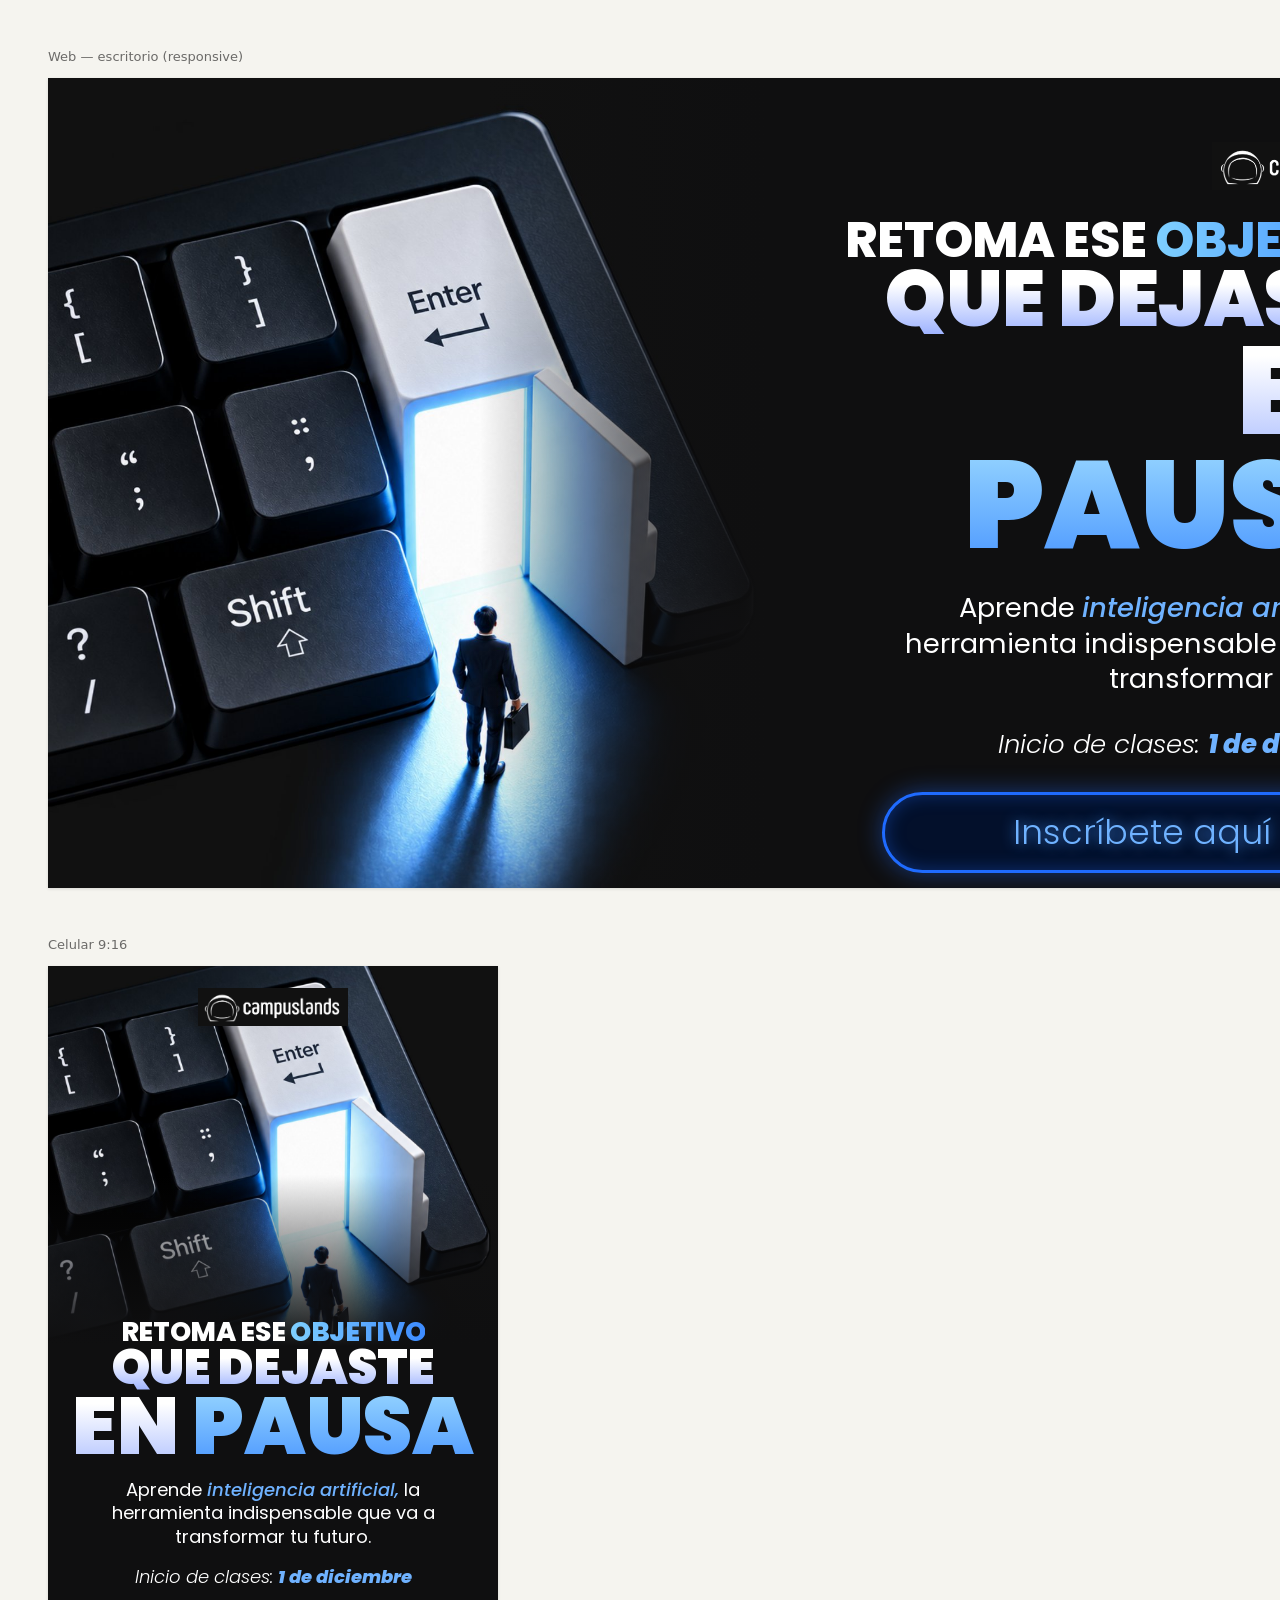
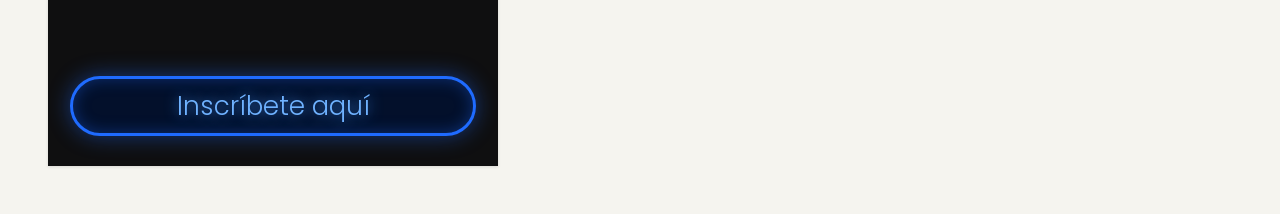
==== index.html @ 1b3d25f2 "refactor :boom: Cambio de nombre" ====
<!DOCTYPE html>
<html>
<head>
  <meta charset="utf-8">
  <title>Landing Retoma tu objetivo</title>
  <style>
    * { margin: 0; padding: 0; box-sizing: border-box; }
    body { background: #faf9f5; display: flex; align-items: center; justify-content: center; min-height: 100vh; font-family: -apple-system, BlinkMacSystemFont, sans-serif; }
    #__bundler_loading { position: fixed; bottom: 20px; right: 20px; font: 13px/1.4 -apple-system, BlinkMacSystemFont, sans-serif; color: #666; background: #fff; padding: 8px 14px; border-radius: 8px; box-shadow: 0 1px 4px rgba(0,0,0,0.12); z-index: 10000; }
    #__bundler_thumbnail { position: fixed; inset: 0; width: 100%; height: 100%; display: flex; align-items: center; justify-content: center; background: #faf9f5; z-index: 9999; }
    #__bundler_thumbnail svg { width: 100%; height: 100%; object-fit: contain; }
    #__bundler_placeholder { color: #999; font-size: 14px; }
  </style>
  <noscript>
    <style>#__bundler_loading { display: none; }</style>
    <div style="position:fixed;bottom:12px;left:12px;font:13px/1.4 -apple-system,BlinkMacSystemFont,sans-serif;color:#999;background:rgba(255,255,255,0.9);padding:6px 12px;border-radius:6px;box-shadow:0 1px 4px rgba(0,0,0,0.08);z-index:10000;">
      This page requires JavaScript to display.
    </div>
  </noscript>
</head>
<body>
  <div id="__bundler_placeholder">Loading Landing Retoma tu objetivo...</div>
  <div id="__bundler_loading">Unpacking...</div>

  <script>
    
document.addEventListener('DOMContentLoaded', async function() {
  const loading = document.getElementById('__bundler_loading');
  function setStatus(msg) { if (loading) loading.textContent = msg; }

  const FONT_MIME = /^(font[/]|application[/](x-)?font-|application[/]vnd\.ms-fontobject)/i;
  const MIME_TOKEN = /^[\w.+-]+[/][\w.+-]+$/;
  function toBase64(bytes) {
    let bin = '';
    for (let i = 0; i < bytes.length; i += 0x8000) {
      bin += String.fromCharCode.apply(null, bytes.subarray(i, i + 0x8000));
    }
    return btoa(bin);
  }

  // Error sink persists across replaceWith since it's on window, not the DOM.
  window.addEventListener('error', function(e) {
    // Failed resource loads (CSP-blocked links, scripts, images) fire plain
    // events at the element — warn only; real JS errors carry message/error.
    if (!e.message && !e.error && e.target && e.target !== window) {
      console.warn('[bundle] resource failed to load:',
        e.target.tagName, String(e.target.src || e.target.href || ''));
      return;
    }
    var p = document.body || document.documentElement;
    var d = document.getElementById('__bundler_err') || p.appendChild(document.createElement('div'));
    d.id = '__bundler_err';
    d.style.cssText = 'position:fixed;bottom:12px;left:12px;right:12px;font:12px/1.4 ui-monospace,monospace;background:#2a1215;color:#ff8a80;padding:10px 14px;border-radius:8px;border:1px solid #5c2b2e;z-index:99999;white-space:pre-wrap;max-height:40vh;overflow:auto';
    d.textContent = (d.textContent ? d.textContent + String.fromCharCode(10) : '') +
      '[bundle] ' + (e.message || e.type) +
      (e.filename ? ' (' + e.filename.slice(0, 60) + ':' + e.lineno + ')' : '');
  }, true);

  try {
    const manifestEl = document.querySelector('script[type="__bundler/manifest"]');
    const templateEl = document.querySelector('script[type="__bundler/template"]');
    if (!manifestEl || !templateEl) {
      setStatus('Error: missing bundle data');
      console.error('[bundler] Missing script tags — manifestEl:', !!manifestEl, 'templateEl:', !!templateEl);
      return;
    }

    const manifest = JSON.parse(manifestEl.textContent);
    let template = JSON.parse(templateEl.textContent);

    // Nested page bundles (iframe targets). Each ships ONCE, in the ROOT
    // document's manifest; frame srcs carry an about:blank#<uuid> marker
    // instead of a substitutable uuid. Every document mints the blobs for
    // its OWN frames — from local text at the root, or text obtained from
    // its DIRECT parent over the relay protocol below — so each frame
    // navigation stays same-origin with its initiator and a deduped page
    // loads at any depth on any host, including a file:// download's
    // opaque origins (where a blob minted by one document cannot be
    // navigated to by another).
    const pageOrderEl = document.querySelector('script[type="__bundler/page_order"]');
    const pageOrder = pageOrderEl ? JSON.parse(pageOrderEl.textContent) : [];
    const pageSet = new Set(pageOrder);
    const pageTexts = {};

    // ── Nested-page text protocol (parent-chain relay) ──
    // Page bundles ship once, in the ROOT document's manifest. Every
    // document mints the blobs for its OWN frames, obtaining page text
    // through a strict parent-chain relay: a document only ever SENDS to
    // its direct parent (which, for every document the publisher's own
    // runtime minted, is another publisher document) and only ACCEPTS
    // text from that direct parent; requests from below are honored only
    // for the document's own child frames, and the ROOT never sends
    // upward at all. That last rule is load-bearing: the artifact host's
    // frame-ancestors allows claude.ai (and friends) to frame an
    // artifact, so window.top can be a FOREIGN document — a top-addressed
    // protocol would hand page uuids to that ancestor and accept forged
    // "page text" from it, minting attacker HTML as an artifact-origin
    // blob document. The chain never touches the ancestor: requests stop
    // at the root, replies are origin-addressed per hop (never '*' when
    // an origin exists), and both directions are origin-gated (on https
    // a foreign sender's origin can never equal this document's; in
    // opaque contexts — file:// — everything serializes as 'null', where
    // an embedded EXTERNAL frame still fails the gate by carrying its
    // own real origin, and a sandboxed child of such a frame is excluded
    // by the own-child-frames check plus uuid unguessability). Shape is
    // deny-by-default: one request form, one reply form, no error
    // replies.
    // window.origin is the SERIALIZED SECURITY origin ('null' in opaque
    // contexts such as a sandboxed preview iframe) — location.origin is
    // computed from the URL and stays 'https://…' even when the document
    // is sandboxed, which would misgate every opaque chain.
    const OWN_TARGET = /^https?:[/][/]/.test(window.origin || '')
      ? window.origin
      : '*';
    function trustedOrigin(e) {
      if (e.origin === window.origin) return true; // https chains; opaque==opaque
      // file:// trees: Chrome serializes the file document's origin as
      // 'file://' while the blob: documents it mints serialize as 'null',
      // so the two legitimate shapes can never string-match — accept the
      // pair in both directions. https origins never serialize as either,
      // and sender identity (own child frame / direct parent) is checked
      // separately.
      return (
        (e.origin === 'null' &&
          (window.origin === 'file://' ||
            window.location.protocol === 'file:')) ||
        (/^file:/.test(e.origin) && window.origin === 'null')
      );
    }
    // Non-empty only in the root document (nested bundles ship an empty
    // island), so it doubles as the root marker: the root answers from
    // local text and treats a miss as authoritative — never relaying to
    // its (possibly foreign) parent.
    const isPageRoot = pageOrder.length > 0;
    const blobUrls = {};
    const resourceBlobs = {};
    const UUID_SHAPE = /^[0-9a-f]{8}-[0-9a-f]{4}-[0-9a-f]{4}-[0-9a-f]{4}-[0-9a-f]{12}$/;
    const pendingFrames = {}; // uuid -> [{el, frag}] awaiting text for own frames
    const pendingRelays = {}; // uuid -> [childWindow] awaiting text to pass down
    function mountPage(el, frag, text) {
      const pageBlob = new Blob([text], { type: 'text/html' });
      const u = URL.createObjectURL(pageBlob);
      resourceBlobs[u] = pageBlob;
      el.src = u + frag;
    }
    function deliverPage(uuid, text) {
      const frames = pendingFrames[uuid];
      delete pendingFrames[uuid];
      if (frames) for (const f of frames) mountPage(f.el, f.frag, text);
      const relays = pendingRelays[uuid];
      delete pendingRelays[uuid];
      if (relays) {
        for (const cw of relays) {
          try { cw.postMessage({ __bundler_page: uuid, __bundler_text: text }, OWN_TARGET); } catch (err) { /* gone */ }
        }
      }
    }
    function ownFrameWindows() {
      const out = [];
      for (const f of Array.from(document.querySelectorAll('iframe'))) {
        try { if (f.contentWindow) out.push(f.contentWindow); } catch (err) { /* detached */ }
      }
      return out;
    }
    window.addEventListener('message', function (e) {
      const d = e.data;
      if (!d || typeof d !== 'object' || !e.source) return;
      // Origin gate first; the structural checks below (own-child-frames
      // for requests, direct-parent + solicited-uuid for replies, the
      // root's never-relay rule) are what hold in fully opaque chains
      // where origin strings can't discriminate — a sandboxed root's
      // FOREIGN wrapper still fails all three even though both serialize
      // as real-vs-'null' rather than matching.
      if (!trustedOrigin(e)) return;
      if (typeof d.__bundler_need === 'string' && UUID_SHAPE.test(d.__bundler_need)) {
        // Requests are honored only for this document's own child frames.
        if (ownFrameWindows().indexOf(e.source) < 0) return;
        const uuid = d.__bundler_need;
        const text = pageTexts[uuid];
        if (typeof text === 'string') {
          try { e.source.postMessage({ __bundler_page: uuid, __bundler_text: text }, OWN_TARGET); } catch (err) { /* gone */ }
          return;
        }
        if (isPageRoot || window.parent === window) return; // authoritative miss
        const waiting = pendingRelays[uuid];
        if (waiting) {
          if (waiting.indexOf(e.source) < 0) waiting.push(e.source);
          return;
        }
        // Never-answered uuids would otherwise accumulate forever under a
        // request spray; past the cap (far above any real page count) new
        // relays are dropped rather than remembered.
        if (Object.keys(pendingRelays).length >= 128) return;
        pendingRelays[uuid] = [e.source];
        window.parent.postMessage({ __bundler_need: uuid }, OWN_TARGET);
      } else if (
        typeof d.__bundler_page === 'string' &&
        UUID_SHAPE.test(d.__bundler_page) &&
        typeof d.__bundler_text === 'string'
      ) {
        // The shape test is load-bearing beyond tidiness: the solicited
        // check below uses the in operator, which matches prototype keys
        // ('__proto__', 'constructor') — an unshaped key would reach
        // deliverPage and throw, painting the error banner.
        // Text is accepted only from the direct parent — the document
        // that minted this one.
        if (e.source !== window.parent || window.parent === window) return;
        if (!(d.__bundler_page in pendingFrames) && !(d.__bundler_page in pendingRelays)) return;
        deliverPage(d.__bundler_page, d.__bundler_text);
      }
    });

    const uuids = Object.keys(manifest);
    setStatus('Unpacking ' + uuids.length + ' assets...');

    await Promise.all(uuids.map(async (uuid) => {
      const entry = manifest[uuid];
      try {
        const binaryStr = atob(entry.data);
        const bytes = new Uint8Array(binaryStr.length);
        for (let i = 0; i < binaryStr.length; i++) bytes[i] = binaryStr.charCodeAt(i);

        let finalBytes = bytes;
        if (entry.compressed) {
          if (typeof DecompressionStream !== 'undefined') {
            const ds = new DecompressionStream('gzip');
            const writer = ds.writable.getWriter();
            const reader = ds.readable.getReader();
            writer.write(bytes);
            writer.close();
            const chunks = [];
            let totalLen = 0;
            while (true) {
              const { done, value } = await reader.read();
              if (done) break;
              chunks.push(value);
              totalLen += value.length;
            }
            finalBytes = new Uint8Array(totalLen);
            let offset = 0;
            for (const chunk of chunks) { finalBytes.set(chunk, offset); offset += chunk.length; }
          } else {
            console.warn('DecompressionStream not available, asset ' + uuid + ' may not render');
          }
        }

        if (pageSet.has(uuid)) {
          pageTexts[uuid] = new TextDecoder().decode(finalBytes);
          return;
        }
        if (FONT_MIME.test(entry.mime) && MIME_TOKEN.test(entry.mime)) {
          // Strict artifact hosts allow font-src data: but not blob:.
          blobUrls[uuid] = 'data:' + entry.mime + ';base64,' +
            (entry.compressed ? toBase64(finalBytes) : entry.data);
        } else {
          const blob = new Blob([finalBytes], { type: entry.mime });
          blobUrls[uuid] = URL.createObjectURL(blob);
          resourceBlobs[blobUrls[uuid]] = blob;
        }
      } catch (err) {
        console.error('Failed to decode asset ' + uuid + ':', err);
        const blob = new Blob([], { type: entry.mime });
        blobUrls[uuid] = URL.createObjectURL(blob);
        resourceBlobs[blobUrls[uuid]] = blob;
      }
    }));

    const extResEl = document.querySelector('script[type="__bundler/ext_resources"]');
    const extResources = extResEl ? JSON.parse(extResEl.textContent) : [];
    const resourceMap = {};
    for (const entry of extResources) {
      if (blobUrls[entry.uuid]) resourceMap[entry.id] = blobUrls[entry.uuid];
    }

    // Artifact-host CSP (connect-src 'self') refuses fetch() of blob: URLs —
    // consumers read these Blobs directly. Survives the swap like the error sink.
    window.__resourceBlobs = resourceBlobs;

    setStatus('Rendering...');
    // Page uuids have no blob here — they ride inside about:blank#<uuid>
    // frame markers the pass below resolves after the swap.
    for (const uuid of uuids) {
      if (pageSet.has(uuid)) continue;
      template = template.split(uuid).join(blobUrls[uuid]);
    }

    // Strip integrity + crossorigin — blob URLs from a file:// document inherit
    // a null origin, so crossorigin forces a CORS fetch that SRI then rejects.
    // The manifest bytes are ours; SRI protects against CDN compromise, not this.
    // appifacts: only on tags now pointing at OUR blob: URLs. A reference the
    // bundler left live-fetched (an absolute x-import, a runtime dependency it
    // could not embed, an authored external script) keeps the pin it was
    // written with: that fetch is exactly what SRI protects. (A crossorigin
    // on a parent whose child carries the blob — <video crossorigin><source>
    // — is left alone too; the attribute is then the author's to drop.)
    template = template.replace(/<[a-z][^>]*>/gi, (tag) => /\s(?:src|href|srcset|poster|data|xlink:href)="blob:/i.test(tag) ? tag.replace(/\s+integrity="[^"]*"/gi, '').replace(/\s+crossorigin="[^"]*"/gi, '') : tag);

    const resourceScript = '<script>window.__resources = ' +
      JSON.stringify(resourceMap).replace(/<\//g, '<\\/') +
      ';</' + 'script>';
    // Inject after <head> so the DOCTYPE stays first; prepending the script
    // would push the parser into quirks mode. DOMParser always emits a <head>
    // (synthesizing one if the source HTML omitted it) but may carry
    // attributes through, so match the full opening tag. slice() rather than
    // replace() keeps us clear of $-pattern substitution in resourceScript.
    const headOpen = template.match(/<head[^>]*>/i);
    if (headOpen) {
      const i = headOpen.index + headOpen[0].length;
      template = template.slice(0, i) + resourceScript + template.slice(i);
    }

    // Parse the template and swap the root element. Scripts inserted via
    // DOMParser/replaceWith are inert per spec — re-create each with
    // createElement so they execute, awaiting onload for src scripts to
    // preserve ordering (React before ReactDOM before Babel before text/babel).
    const doc = new DOMParser().parseFromString(template, 'text/html');
    document.documentElement.replaceWith(doc.documentElement);

    // Resolve page-frame markers: mint this document's own blob for each
    // framed page — from local text when this is the root, otherwise by
    // asking the direct parent over the relay protocol above. An
    // unanswered request leaves the frame on about:blank, the same
    // degraded state as a refused embed.
    {
      const MARKER = /^about:blank#([0-9a-f]{8}-[0-9a-f]{4}-[0-9a-f]{4}-[0-9a-f]{4}-[0-9a-f]{12})(#.*)?$/;
      const needed = [];
      for (const el of Array.from(document.querySelectorAll('iframe'))) {
        const m = MARKER.exec(el.getAttribute('src') || '');
        if (!m) continue;
        const text = pageTexts[m[1]];
        if (typeof text === 'string') {
          mountPage(el, m[2] || '', text);
        } else if (window.parent !== window && !isPageRoot) {
          const had = pendingFrames[m[1]];
          (pendingFrames[m[1]] = had || []).push({ el: el, frag: m[2] || '' });
          if (!had) needed.push(m[1]);
        }
      }
      for (const uuid of needed) {
        window.parent.postMessage({ __bundler_need: uuid }, OWN_TARGET);
      }
    }

    const dead = Array.from(document.scripts);
    for (const old of dead) {
      const s = document.createElement('script');
      for (const a of old.attributes) s.setAttribute(a.name, a.value);
      s.textContent = old.textContent;
      // text/babel scripts with a src: read and inline. transformScriptTags
      // does XHR against the src, but blob:null/ from a file:// origin is
      // silently dropped. Inlining makes it a plain inline babel script,
      // which transformScriptTags handles unconditionally.
      if ((s.type === 'text/babel' || s.type === 'text/jsx') && s.src) {
        const pre = resourceBlobs[s.src.split('#')[0]];
        s.textContent = pre ? await pre.text() : await (await fetch(s.src)).text();
        s.removeAttribute('src');
      }
      const p = s.src ? new Promise(function(r) { s.onload = s.onerror = r; }) : null;
      old.replaceWith(s);
      if (p) await p;
    }
    // Babel standalone auto-transforms type=text/babel on DOMContentLoaded,
    // which fired before we swapped the document. Trigger manually if present.
    if (window.Babel && typeof window.Babel.transformScriptTags === 'function') {
      window.Babel.transformScriptTags();
    }
  } catch (err) {
    setStatus('Error unpacking: ' + err.message);
    console.error('Bundle unpack error:', err);
  }
});

  </script>

  <script type="__bundler/manifest">
{"71818783-d0c0-4d86-80a8-6e457de80ee5":{"mime":"text/html","compressed":true,"data":"H4sIAAAAAAAACry8eXLjSJYn/H+dAhU1U5IKkrCQBAhFRqaBIEhwA/c1KzsNi2MhsbtjITPTrA/RZ5iD9Uk+c4CkSIWqprr7s+mytqQA+HP352/9vefxw5/bY2mxnciEg3zvxz/9cPkP0Mwf/0QQP/gAaYThaAkE6NuXFFkvzS/lC+QiD/w4Ayj0NQJAQIT6HiA3C4n//Pf/ICTNj1LoaYEJf6CqT/EgiI7VL4L4G/Eb4WuJ7QZvBP2ViDTTdAO7/K2HxQt0T+WfepiYIHnRw+Ir8Uc5UA/NI/EboWvGwU7CNDDfiL9YmiVYja+E6cLI045vhOWB4iuhea4dvLgI+PCNMECAQPKV2KcQudbxxQgDBAL0/sJ3gxcHuLaD3giGpjPnK2GFAXqxNN/1jm/EixZFHniBR4iA/0y0PDc4jDRjXv7dCQP0TEAtgC8QJK51We1ffv1VTwPTA8mvXqjhLRK/EVEIXeSGwRthuQUw8Y4RCv03gqWj4iuRVGuo/sBLeCOYWlRQzGv9v7oII/TC5I34C8dxXz+wzLJuuN6MCoKp4/nODE80001h+eJ8II5mhvkbQRNMVBD1qCASW9ce6efyf68M+/SVOL24gQmKkn00/QkLkJP6eqC53mdMcAMIUCkAuWsip6Tyv78SN0fyv/+HJ/ypzFwXLQiC8E/XDDN8eP9kcVgFDPRiuXjOMECaG3xCMPI0AzihZ4KE+O16QuXkpbxB9wTezqeBB/9AXdXmhyCERuJGqNKhsz59KmNXRgVhAL4Sf9xQIYgfTDcjyr+/fbmeQ3UMZ1Fk2Kj46gELVb9KKfwHQviJDN6IYLW/cns37C9lh200ni//T78KT18v4shhacTT3gsjVz65iuI/kES6+fT1cqaVHH6pNk0QC8eFRKTZgEhAnLoJgERfy7R5yVIChRemvVZMokw3K7lOvbP9B6oyjT9gM1S+xKx0zW9fPj3gLz8OzyfyL1jK19fX9zm/J3s+2y8/LoNIMw5uYL8PKI3rjWT8yQyN1AcBetVMU85AgIYuRCAAyeNDezySKs3AawPmwzOhwWNgEFYaGFgSHp+I3/5EYAmGiLhI1DfiStIGSPYA/tk69szHh++W+PD09U/ElRwBAZojDaXw0Yf2E/Eb4VrE4/nTp8sErwgU6Lwu4hvhQxtL/3UZnbG6+HXUG8nEN4L6t0csjz9Tv/yOBdE1NDzNz9Qvj8XL00+lDn14kQXm3199+ILfVUr6RLlfr8Qx3V8X44GsltR//nv+Sr78Qv5M/XL5+b+oux2hsKVBwNUf9SMCsGIXQXgAEbobEN+Ih4ev5RMrTIhH/NglvmHD5hI/EOWQVw8ENnLwE/IbQRdNmqYvZIiSCPmNmKMEM8ZKQl9ytEQKTfCK93V8DFLPez5TgqmuJYl2fHSfMbULsadqBZX1SQBKk4DQUag96m5QviuZS1GEnCRhQkA3OBARSKALESQ0IwkhJBJQivLaRQ7+wACEix4gEQZE7gZmmD8TQYgI5ACiPR5hpakefyJzAE/y8PwuYuCyW4oiOprrAZNIAAzTxAClREDiUZpPXnQvNA7AJLCJgc9EJeLwmXB9zcaMt9wEEJGnucGFGMATQ0Kr1gUqOS01LdeSgAgD7/iVSIDmEf05US4LEoaWJEfCBxBqNqDKh5UJwIL6Z/B6fkP89a/En8Fr+R7/Bq9IS2yA7n7/+du3MxvezxNLWeiBV7yCx4efK2355X3DVsUAFJZbf3t4Po8jrmRfkWarmg+ez0LxeH0BE4P4/ff3D50EWPjBw8NFBC7HfysQmZYQ0a1Ol1HV77+/P7j8OGv61+sw818zBSBJHp4wxQjLLAhMyXE98/E60kiAhsB58OOD6WbXBZuvLp7kA7HLu9JtvRoQLkCBLcXDv+TAqpjqxpexZ1+Wui9+GIQw0gzwfP1166v+wmoMyzQunsyymlqTvvoqhr6ETvfOqnl98obdFAw91yT+0jBYnQVX/ySUMUfuuAi8lPO+RQl4yRMt+uprxSUareNYNMxAYnlh/qalKLwy495oPt4/+OnDB+RnFuWRoZ+INywuBHkWl3cJfSBI4vFd/is5O0bg/dtH8Gq5Hgg0HxA/EQ/EIx7y/uwVeq4BHulngqOfCJJ4eKvee24AghA/eHqoZi9N0jOBkhQ8fcWmCSXHswJVRtrXAtcCEMnerQDGKUiOc+ABA4XJ40NlIH7Ga7xxndRl7JdfHs4yVtFEwI+8Ugz/6zQvY99pltbiZpm//078+X2Gd3Pw7g8fSuP7RvguhNjJVrQJU0Paw1V7L9ajtDtX85H8QozOo+A5ftFsWBq69yW8PTwTf75Z0jPx8L6g6uXNAj83F58cAfGN6M/H6muE08LHd/K30namhp3fZYr7Ye8Tfxh2seQqgAiYVbxW7RkSj66VYFGrjB18eiVkzXAI6LgRJMaqJD8TblBa/tl4vLhQupzsA7xu4StREYKJcbH/WkBoepiiN93TgsNffkhT1/wR56gHkFwouQFEQDOJ0CI0AqY6RC5KkaZ7gMCfvxJyBpLjdUKcUyJYrkf3Qh3igOBKCkFivFardVQHh/WS8EJD8wjMkosTS8IQPRNhUj0MdZxXALP8+pZYuzeTpQURaQmeGduLajTwtCMRJSEKjdAjdOCFeTkbDAmAmVcu4EIo0DLX1qqwDWlHSEDNBy9h4tou9vrIKadyAxe5GgoTQgtMQiNMYKbR+awulCovriFCC46ECSLk4MAB/+GEEOFzMry0DC01ApuLt/Kg8gCPe4AXKmGkxSkgqgVA4jF3QAIIrWRnyV1gEvqRCAPwznRDC3Bcon/cVOVidXzSIXJA8vR6I9t46WNsrv87tgAP/rU09h8tzJUs8e1uip9uVeHmxZ0uEG/Ez798pDYHWP8CkBNzgN6Hfjcrdo+Q+Eb89se7Sv3nf/z7f/7Hv58166XUrFKmrtLxWEnPi+FoblCJztN51IXG5FYfseIRYWCAO737TOHOqvFRJT/TkA+q8XwWeSwq1yVf6CAnCVPbwdqIEtdAxPcbeMMCepkOx384RkyIuay25wQKb1XIdBNwpYGFzTWc53JJ4F6v8XqjVPdc6IAEh8T5NQBN0gC5PjgL5zPhwou8vY+4EnoqFahclChJ8mQxv24Mn0tpEJCjofuVfS3zV4Aj9fKLSqe1BBBOGIQJqCheKOHl4/XeHEqYB4SB47Eri/EyrscXlAyCIDCvephGuZaYpTp73iuxwGvyNIiIJPUA3iNW2xcdaEmJJ2FSWoJcSzNQqe/vGl3O+KIFBoAIB9+a54U5JAxPS3F+4xKPeC1W4uLpn7DGVpZau3L4QvgZm7BzyoHCCOs9oWPj0BnP5F5XfT8ubO40AoXRi2aaCYAQmBdiV9HPw9QzCQdPXkoZtucQT1/y/7LeyuAZBogQZqz9TujLVTa/[base64]/lQdVVlnt5/nsGKEWmHpYAPOsbqFFwNTA5qqawoUEKLAffJcj/VhOFubBSznm5RwgGA4wDkTkpbAUTSIN7BTH5brruej49ErMHS3CFK8mFgTHF/34YgJLSz30VjrJs6Dgc/Cfz08i73j+OwirlPhqyyqheb38fVa285m5FVvm8qwnDns7uU3MZWk56y22l1N9rFiOfUN1ahdC18OruAHvWBUlIHNBTlSx3lN5qDgqwlL2Pvc7KT9K0TkeKhe0nA1L9lcBzEMpgW8U9Z///n8eSniglO07k3j1AfB9GVhOXMM52wXfheXxV37gIoJYL2+DiPFa/XUhzrryogSSypl/esM4EvUL9YoARI/3LKwS9XPc/dM9f89P37A6nuGkK/6UpNiDj8vv3rGUKgUBF+LfrlDE+cnTBQjCWdZXvOFyhdU+4Nfztr59uzmrymSftQslAMA3QnKSEKvHu3JhXuKP7nxMtQgNvtN5OBPC1gV/ffH6b9dxkHAvIcGV/I3qvpOCYTka5SHhAdtFro9PB2IVgDfGBJYJ74uvIcOpvEBlupFzs71IcxMsoh/s2euZO5fY8+IVb5YFXOzXb5ZVil1p2gjXBAFy0ZF4/OBtCeremz9hsSu1+2wEqg2CSEs0BLwzGn0F8R6v4ND9SZ9V7a9/vb4niA/SVn52PYPff7/58ordXRXt6hjfRz08Pd2OeqT+rSJWSTa4Stlf/0p8MnG5vous38GTONkLgxfgR+hYBUPnYBK7rncv/hhUGeFd8Fna7wgd31UYY+lPZWzg4sGp7lXm/0qwSune3h9oAcxBAu8yqts0DMdGGK7CZgqn6qXBSpETJi7SkJuBUrQq+ShDTuwc7iPLxyiE0NUrS4s94NP59G/NhwtxcD3DS7rJFs5YMfEjQd/G+Fhxlol3CfHfX1xgxVYZT398u1z22r/OFXFSIek/0y+C9mL98lvzj5fr7/q/8Jth/6hA8WvOAQKczXUqb1VOWwaO2Fe9/Ej8/BvwnrEC2H/8Qmi55pZxURXlhknpPytH9z3JGWbpZyRLpVqXkvaRJgqJSIOwzCjvbacfpgHCfH68LOi5HHIP11Y5FGbhOdnCPx9/xh/+8kz8RuAM8A2jKQWicM38gfjjDrBBREp8w57oDHSOy6rDcjZ8vNC9gVtuzuvn9Jfz2eM/L58Ar8R5vxEpQZZLvtWe685M4LkZSMq9YR59vi/rckB3B/YzHvDLZT4TeACBf/YFdjQVpaeqynEmjiOcy/N3TluvJa9fb7h9z6zkcsR3R/7PFvXZF3hRFaX3TRO3yzNyvL7vPzmjjYSRv0YhRKMK73z8jbgp6mk2eCMqtt4Uh0GB3iqJ++P5xv0/fSX+IIzS6zyCJMFFL+pvhI3jrb9R53N7P8HLfz+cZ5gHJesrCYePH08yTLGd+Pm6/Y/nIOKyUAn2Pn6OZ4ie9/hQRVkPT0+3DKnYUR7y67mMvj4XNcIUvUYpdL578+mWTYA0wwHm7bb/uAp+6dDCFN2K8z+sIZ1R6JsqEnEb+lQbx4UD8IoB1Fuh+LOJIy2ss6FFmGWN5qGqAz6UKC14rVTw6Q77LI13FWNVsb/lJhg5xH4DoiQ1UJpoXuW64TkJf/wYt99EUWFyzdOezyHAyxlqIMsCgeFiWKY0b9XHZfT9fB+tYI/1cI5GXipwD+fgT2X6leNcFZeesQe1Us+7j1VvVlMBaWf/XIVJZeD0gLEGDHP5boD3XKXO78F5Nf07nUuujYsWURlxvSdNmocTuQSAKuxGTgnVlGHWNYy6iZ1gmUG9ZPDlHMskWgmbIEcLiDKEw8WL22P9GAd/PD/80eXUX9+1NgDArGKSauM4arpxjFU483HAnX5QFDG7pNwfcZcz4HKXv36HuLxeSeE1fqfpr2V9aGw9vkvmDwT9cXtXV5OWBbOPK/74GaoKZldw8N543nGr+vSGQ59Zy8va/h/bTOI7Lvxxt4WbKOr33y/m5Kxn326qs2cqpejdBXM4xPvAukts8U8dVDX9+dN7ht28+EdHe3ld2tbru6//0rbLagm2B1UkC8wzelXlriX4mLsQ4Own9dOyFoPDUByvpmWyot2SumAEMEq0I24SgxWQZGgR8WhpCS6TZKCE8kvIowS+DOzsn3CodE+q9OtYRcwkjHCN4FapE+Bj8CUB5r0+VNHS6wEc4eMdw5+uwfA3gmGb3yvEJ8eDfeSFnzdndScY/1CEsR5VIvxRWC/OjAAeBOWq373n9yan5NEHk3P9/p+ZHjzw6fbjT4h/p62XJOveYmEoscyQCTzLR9CW0MExxJmOa7oBgLDKj65u6ZZQBUVVDi+F5/y/xHhAgqtCF+iktNkAVhgrXjeBT/SWEu4YKN/++uvDM/FQKht2rCFuHihdT0CkQbloEw8+S3SCC1e3dG5C3zOUneD2lEg7469lL0jZt6FrQQCS1zu+YPZhmL7EBq5W/AIn3RcF8KK+g46ISzFCQ5eiVOkAwgDcC/ZFDm/aRC6m6V+xVXe0/vydnOAzuIvZy1T8n353VqvvZ7hNJj6Of/5O+t7VoYrkLmXcd/+Eg/tbtb7Uhc4jb2ri1/a2sv2gHHvRepJ4IDQIAcK9cg+XScrMj5gkoe9C8Kp53mM1yNeix6qzrXzwRHz78UO0CALsyb5di1T39vy9A+F9hO4GWnKcI1zP01CoP5YkyoDz6aO/Lfuzzunj0g1QswzIH68kzru6Gfdpv9iHz78SLkk+VcR/drF1e//CODd1iOjRvXCHOFfhLTfQvNZ5SeXoe3GqNoLR1Koo8L0DO1ueNrh85IbBHAMjfhVRY1di4dL0h2jhGptfmPEJhccH++RGD3f+7up8ExeVBVQTvuLfuNyOO4/W5fPHT8ckQDMvY/Dvy5hZ+fzjmGqGkjg49/R9+oHhhRB8PqHhpMEB3uVj77xHIdK8IQjKU70nXAKhj2XbywemXSj/RphhAJ6JTPNSQPyBBa8U+GqL5e4+Lqk6LzzsidAToB0+vq5WW8UaJd3vCFyXTH6rZr6I3913f9z9dSdiH6T+Qu/pe+6ElgXLovYH3twm7ni9OKetFo5jw/fJXiFAj+WL5zOtp68XouS3ashVeW5XfPbd38vqe7PeZ8KOmwu0THM9LFTPlUG62qrSRvnasfwqqapcd3u+Tf7vFPBc3H91NFjZq3uB+BC2nzmMn+A1lkL9apa/Ht9Z8y/Gj3j6a4ftGc0tzYHv+mX0cdMi+93r+2VSVNllZqD7+u+5znvucE+MssfpjdBTVDKqrAK83pC5oJvXzT6UA8rusevUmNdf9bIT9/nh2pJW/d939oz46b1t94ZBxBvxqQn/RDbecdc7TPCd2A0yeLPIP+4O4buNfYYR6rf4IPEdRnhPo3QBN2DhDap0n07duaebjrLOtf20kp9PJBr3imEi37m4j8z4v7Pgv8OA/8r2LxHIfQgCCjQD8L/T2wMK9OtlfvixvaciW73DyNNllrv2nsvTf97bc5ljpEU3oP2NDayCldC6m/S+9HflTMX7kj9Pt5TPLyrGf/b1XdcfRRHipUkBKzEhzSflagIMXWEtfoDAsx7wFFaZCFgAGc7jE15lVdhbzoZlhf5CD28l9XGxBfstHElDQFSViirO9o6vxDxNMjc75xUw1yLCcw/gJojH3eqvt2jhr79+rHrc/X0WhZsgc1Za5uoOxeVIL81NVbjqaBnABfFSxEuw7Bz6H4nENXEMDfF/vm8ZvNCqin1VsanaSlmRqNImvDwPb1Gz0LlRD2/09eOhlwoYWtWa7g/7E3+BAVk3SME1gn3vvLz8fIWR56JqwOs+dIPHe3V6+igB2JpHBE5q7ASXM0mivBxwRg4xT0oOlQdd5ky37Xznyp0bOCBxr2V2jcD43rVVAoZ3JK2w1CaNkMazeSVRVWY1n/UwozBsgO3Ee1sCTmyvvalV1F32oqQJ/FqOwikmHkFoNkZBESG11bJxoMoZLvcY3HeSWhSVcg/fqmwQF91xf20Q5kQUXrt6iPFydiPpr4SIVQEkAF+WuMC2uKmjMiYEbkgncGL1Uu4L98iUbacw9FIEiOLF9aMwQc+Edu0jMwFO1UBgHIl3DhplGoxXXTavPJf9RCWIBUxsH0ASaN65MfiJOAAQnSUQt05gOOvaPoEjWwSq3s63is8Vy8vWFA0rZIUq3/LxlXgUb8/sQgw3eF4S5dwJIThjnrhjxgXvbX6l2PyQuSa4O/off6h09qpC+DMMU2CuaR5GAlEYVgC8hlDi6phpVRtKVTCuePBQ9m1hwOm1qjd/pgfnyy2P1A8/ay+nX37+tx9/+duPlO0+E49Is8tkkfo7fPzpDSbG7/hWxe+4Vxig3zFUBJLfcbzwe4Evprzht0/fvpRyQLlVgFTS+AkLzftMf4fkVY++ffn537788rcv5YwPD093X93w5ON3xBumee/cLrbufJHtG/FwuQz2nXnEpvE9VCqdVIUZudbx8cZR3Kznh79TlP1MPPzw979Tt7cEvv5A4RDh7Dd/fLga0V6A1fNs2aqrxJd+jctt46o151xPiRJwRiMqO1jSu8pnKek4UTmb0ATi5ooAhQS+wneAhI/vReEbSJPqneblmDjw3bJgf73LXAFO8Bhgp1NeLy77n1zrDHSVuEzZnxf6WCdMwkVPZYSKw/my6etqHS7CBy8NqKUVq9pMymaY0r5FoGxaxTJAVBchnm7hzwu1C6cvipribkigJdju/6+XSENYnd+7zXHhq+xtvT302zYCvOFxVGabV2kvl/ZIlcw4i7p7c23hMuRjOQ3jEJd3FXBNkNcHP9O/fEgKP/U3lxsgLr4A8kFUyY/fud/5n/JUq2afC/WyywaHBdcOjvM9r1eiogvLy8QJPsPM1S6UriJC3V5sw57CDUCCyi5IGAGjNDsJeKmC0qpJHpvHq/G9vbp0luwjAQpgpAjng5diQVj2spfeHMdK58trN40hODMBSYbLcFUwQjzOAM6YdIDheaL8oz0eXf5uaTrwLn+UrQc6fnLXx26GxgVluWz38akKRDtJ6J+vj11Y+XzbwnC5fvUProC93nANF5Q/vr+5ujGropsyZ325i4PeSnz00/JY6RjKXusLuHsJos4duZ9dkTi38rnw0o14vixxLXno70oLDxcTcw/p/qOrEmWZ45UQr4qaBtf6yqVG4gHtEqhW+wzvbpE8V7bl5oKFCewE37rFJhCBqvWxip7NypdXh3mvhiNxNpBnZcPObbz5+D/p3nl6/Mvr355+ujTxXKbCBQ9cHf28rwB4/8PGgvNFIuLbeU+vWG0egYexOfFiVR8fYGJUtwcfbsGT6oLV92HuPyxw+j8zv/y3Cpz3TUL+z+wv1WI+NK/clX/u0ft3gL/E4N+Lkk+fYAqOZn7XkPNh7QTx+Ml7bJ61srnh51+eKjjvNwJ4b8Slt+ntZvEfkIiSm45mPp3PvBqOyT59AiV8LwuX1KQafbut/79Ka7ee4GzdQMmpzwTwbF6fvsubw6rvGg/96N7gLRzw4UZqRe9d/[base64]/PeW2Gx6D7C8ipqpcTvvCober57tYfFQ4ljQtxI971BihLwETP4ufz0nC4//OXh6Wf6Vh8/niOm8NMZmY8SUL59xNF69eix+k+Fj1SLeDp/c0szAX6YgY+G8OsHJTyvmfhWbYf4qfT35wLY4/WOfdlCAV/PYci38meFn3wjkq/EH3h1+NAv5LEo3vr4d/S4hBueLrv70LpbRSUQaYFZ5Wj4hvLL9VRhCQd+u5HmMCA+/hsUz9dwvxQJfK3fvAQ6eQWNRMC8K7y+EovEtW2Q4NQ/xdKBl1mGVJeu2hurXC3yr3+9lM9vH79+JoFV1/OZlTfe4f828PHpnT2f4a8fL/8S6aXc+VYiriBJLvetb5DGG7S2Vd0RroZVeNgtOvvHn87F1x+oyz8I8v6PgxD/8GL0j3/67Quv8wbP0fSLZerMSx3ozIvA6MILa9U5hhNorcnUv7z99gVDul/evpT/BgMVBfaX5y/vMPuXN0vzIHj+gvNj/NWqNZ7l9KBrh6Ioiup86chLWxTFjSyKYsuUxJ4oim2DGskDURTzzsGTp6tZPRizJlgVC0bQa8appxwOon0S5dZh481bLqBbszkzyLbcdsZoSTFmeHMDVgFLo31jteayVcF14uYqToVjYm8kENJuPFjbs0KUF9KwM5L6/a58UA5cg2L2k1MtA7O+6LgOB/gGRU668ojMT4k+YVk/E1S4cAzRro/bdn0V9uqMWBNzQ2ns80FtsLDrY3Uro+OhPm7v162hEeHvGHv+/+Sd0z4t2xu71RHjTr4W866Ya/v1br9tqvao58gh7NjLQbZax8w6Wg2ilRQLmz21PBmLVm551uYA9K2PEo48QaUlTuXWYccBPtV9dT/[base64]/q9cVBS5Q701rNkNo9Zh7Ppr1Wd1Ckw5gbu0YQ8XN6NfCWWVywdbJtr9ttWYWbGb1RNNT1F/0DPWjbPNucSDZNBgJ0R4I9l3rTuFMX0mJnbWrCcTcK3Ho8UFuJWlfA0K5PTtNQH0V7cbsfzA9R2zs1DrPuLInrab/d3w3QVj7mPdtx1QLq3SIeuGGsKntmt1rtvFE/hUC0DaWoHx0498ksaVAUQFZEcyaX8qnu1qxIMsV8sObSLFGUGtk0wKhbczZSvvGjrBvr07gzxQyZZHvbFvbbtcgpdGPE2OvONhLGEbOO1RmarJj5cu2eIDdOZ8d0FSPVidWVFK+O64XGCpAfnyA/[base64]/E4wpii1VuxsaimN5mrA6KNgkW1oU56NT0dIk4G8DTqklfGrmAG630iZtcvWB+Kkt+uO8q6yY03Mtv1UG86nh91Eh+xcVfbBLDckaUFR5DQ1OnY8SBOW36F1rUFmBy6ATa5R14vZsBPTA2npOUbm2XDFCyTnRdpmxQjGRNdgtxV6sr/3To1wq3abotseTVaMuRl6x6aVu5oQZsflcbTv4WMarMY+qwY7cavGo+jAjffJsZn10g3PG6xqh14TeSN0sEdsj+naNJehyZTutLbrkePCdd/dOlu0dqZa1w6bvTzuyI44bapMrUbWthBMNLSGsWeEg6hunWapgoUmaJCWW7d7a1ZItK546tLtXZS3pP5MMoKoLonisF0fu7NmFsx18aBM/XZnv4oFQJk7XT91dwvRldrirj2l1fbsoHeDBar1W/[base64]/mjHG/I/ec5aozoxtGumB5MxPcg9OW5fmeBg49Dq120xoeu/[base64]/FUC60dGpQXPFWj1NjOamlVsHKmvN9VEwPBy7wSLyfYbNarzAmv4u4aeTtZx31XGwYEjSUrzpsiWps1idx9OplK9tOkb41OpZJ8wSjswSLo20tRfJPa8T7DhzHm9nDjvCJj0bDk6948jd+g609qOdNxoNOHo76kom/ieJyGARCQJF1Rhnu5Yzmw57tm3LtrNMVk5OWcFpHLR9bPwbpOXXc2c0PvlSnh3YAvHAGgebuDlW2ha1d5z6cbRXecXVvKUW9I/[base64]/jrRkNLNH6smotfPmRA4Ph46Y6KyAeJ1qimFnELVFrV2Q40aqH3Z7Q+s6toaNzHIQoAZS26zP0GErB0o+aom9qLNdMdaGNpWZQILWPF4f2XVOTU5N1hdqS0aaTqVJyKCD6B+YA/RibAzTJKZjT/ML6I28w8qhaDRsqP6i5Uy9/nwZRByZdPZFLennPdketEOOTCiS4ym3To5bA92rN8HAmdYBmCjBvMhHjiQO21DthDNVdYxa/2gE/[base64]/qHo+ZF2rI1zAUz4gZuPR1PJjWeEwbBrjfLDaW/TTd6FNHHrWSvWtv10EHsaUsGvJDXjR5a8/[base64]/qEb0LyZ1vQIsovedHFcNI2dgu1ZWuN5IU/GOdLX5mSTsUJa05c7+SQoXc4kKdBoCJQOl+5YQslmotazoQVAnJJZxrvFNhW6rWnX5jv4rBYRTVKUpevLOKBTkiRxDI998spsqnOXEkf9oxksmIiOy9yimbXzrYMAWjfA4lCM9K6AhrOoJfZU97SjBXnWm/Mpldly3QrNSYLjwmyT1GIujQdFtOy3xJ48XU7d0cKup8PB0chqnGAyKUfW0GalLgxSkVozY9MRFtF0CDx6bUeD+WGi7Ive/BAfa/2d3ENKZEqD2VwazNjuqZQr5cRwapcCk+Gomw79Bm9yAllQFNkDitMEY2UBj6P9cKsP9d047jrh3JwE2SnPc0ptp8qh0ZrO5KXsHpb2YRk4dXIYMZwwnNOBjthwtWr0RrYr5/6iAVkeAMtq1HmT43cKOpm1DSNYRscTt7WiOZHySctUZrQ5LexuDnW5Fax7y1Hkl3GLWxhZ31162B/CImeVUKhxquRYVsaGC98X661uyK29yGQbBmt19y2fRYm+5dvDaYzaU7ojkCRYJwlflxjUHA0jY8jIfH+n9Ldr1WU0AbC6QKX1ccs242BfMhmG/mIXHfq+36unmM+MmW2G3jwVQRib/X40aot2f52skhXJBDkYnoyaehJICrTTepG2HS5AgkCSgmlZVI2maRJ5cyHY7eBxB4/bcCDZa95MkT6nheF87DWsDY9YfkJlcFQM+kixslqm7AuKmlDUadIkrUliwrkYKmIDBwyNJrVrckafJgFQEL/hi7phck2gM4ctsA6N3r5Tj0mKQsnwyMK84DYzTVx2WjqOnNhe7kj9QmZ11a9ZGapBQdhv2Z4xUbjeqq3S0nQnDd1m5uR1Kzg1KOt4ClvitLvzd8F27RpwOqR8rDOtiCT1zLLrQC4MUh/[base64]/x2Q+lpbZ02wvVGFrc9G/tezDeIAhhEccsyY26yiPWTpdcEUvCUVWsj6mHDmso0A07KYa4qWHfWOmvv4HrQmcL1UJRMeTbf02s77w5byJbEsD9feoN50NdHLCmO+k0PbdBILPRNvK/VagJFx7N+Njt1msFuy6eL3mGujvpIhTl3hEM55VlAq2g7G0c1qihmoGVvOz6/NIeU2mkbfGAIgkBNTr1jM9zwlqSskRTMaLMLgqjeaU3XZrBj19ZxPZv3R8FC4Dhzjepgst9saqRgjoN5UW9aa0oJs2m73ezVzXFjsDjkcCB5WrbJartdQ2A4Nl9I4tTeJwxJWTFYBbZDZTw5X3p9bmz0pjOpselzO392mMkzedvtuyBA/IrZbsC8GPTxPH1w8oMazw0Mt47jWxwjTU5NarwIdsdmNmTMFcOheYRBKG3YNNMJCBYNKo0WHZHTODIL+KHn0vtZeNyqrAA0Nk1Yfdzr9Zx1zDMMx+yallL05iOcW2YHY++xyjTu0CHMppI43bb2KTe26yCbhYbSyted/TbxWH7X7u2EwDdH/mYQHtZDMhgypO2285ldbO1F3Mnbu0RneCEfqjk2DxRFkmSTC6YcbS/tQ981AqcOFIEywlm9bsSaG4rDjuMsh60GNarpKN/KM8Xh0lDrzrxGA+a7eDUfsG6zZyc7xJJ6wgnZsA07JEzGpz593NbHVJbVJsEi6vSc4WqKg1X5uBvlnbjA2Na+CBkpSRUMBWF9ABvEk9S+To2RRZ0G/Hq9y9PVkebzA4hjzY9wnhC2Wnad1tXajjXj3r5EBUK4GZJ8ttKHsrbXOkdy1Z3Js15k9niTbGwpZy2FQxwz8jS9tFgh21nWROnUjbGy4WvjqbJihF3Pm1PDY9PZZpvoOD2obQTyYbupcgIQakatlRuKuGO9XpOiHDtpa5OZNtipPr/zT7O4NZWk2by9g2y7tS/sAk5GVKeYLvV+7Ibx0CEpPRpEmwTHiaE23kNWHw0lOxK9oFUYm467TQerAQPyPgx2rH4IzEaEMYje0muAIJovzck+32re0o/ABrHtlugftzItT/[base64]/[base64]/t1zJ72Ur0JJvulvt+3DqdWLEKR5/vsENUFEK1gvTuJaNKqJQKlMOyBXu+xSrQ7p6W2WEcxhzE4bjfy18NGMtivuJgkSTvh8/14dyrlWde7Hal36I8XvcakT7conRXSiXIixxtQK+pNkyKFzIIdGHnLCErb9eLAqKHWdSZRPbfnnc5sudqtO5muaAJIefPYkKlMaLUibQLYQ0btebKGOBAPhjhFtdp1SzvCjnjoIH3OaMa00ZL7thcnTWV+ECY1vuXk5KJ/[base64]/Mgrwx2fMA2/ka4kiBco3uYqqdwKl1MpIBzBY9KqtlFjvanGaFj1aJOa8L3WjVd9LGlu66NBwOjoFnZjorTBY036WO482RmhRNs9Wh9zCfb/[base64]/drCcOv+wKljYLRqVtEmhUcDjTJKevlUgpXg8gamqbQFIA1OCxii+c0YIXxeJ/M7LE4GZqD4X69UYQIh/kai9qb5qaoN412Mafg2LcmQURjDDmcNPe948Q9zbdrbTHQB8dDRNOG3t3BeDlY78ZwNYioCc/z3NgNYWuFsdUi0MYtuBX1bYzzQ01dZ2497aWbpNiuV0HUIM1AY1HCrQ4zqbcQ8xHOvaT+rNPHrn9GL7p1xotV7DyieOvrrJCZNbM2Z1Vn1HJIkmRrcCjmaoQEXCObRKR12MmFkS56m32jRWmDejrZG+lmhEUGu3cJ6/Wwo/aGS/lkaLWVswcaNg6T2qkuT1jxsHRL7W5N4dpou8aqpgo98ZjVFbE95ahNg9T90K/XpaFFkQJFKfuOW8jZ6ugUvVrdHEcYTWqSmgqyZbzCcVKRGxulELLtWhKnjLpY+Vox6Bd9d+t3uvuZs9x0GOSDaRNh29+2m5MN7+RbjKgs1bYteDgfZBjGP+2SznYoulKW1ViWUvZF0WwY/oLlVX9NWdtW2BFDKuNrGQVIjLFgzL5t18e9Dj23pnvRk8ZtvTnS98vcx5gxxl4aVKdeH7As4i2KT7Ish0MJY0pLpjMT50knEV39tNkVhqbMNHnqHoyOHfa3w4bs6QLjrKOBH0mbxWG6Vfv9Th/HqYwmWCwvNCf98cpynMVu2j0OggZlcWp3Pz6FHK5Cok6MYg4mTnMcxXF83PeXuM5cJ6n0tB6cjs2sn2Y722mMg0V0Gux0dR4up/VxO9qykc4KwTL3Z/[base64]/q9Pqt3thhR6yauzbk1UW4ao0CfNCTZrrR48MqhpvhKlku6zHdWXdPrDXxT0bWP+4OAjhp22y633ptS6rVGh6nzLl97zhKBke4D+tjXambTnOyy5TghHlQqwVBYCiTET12lt2+u0XDBc1TzeYBWRumGXvTMNYRZwNBWTLDGcubScz5ybI/[base64]/J8atZ4VDSoLG8wWf3oG6cdZM1gt16p/mLYqSEerA8WNAVSmUm9wl/mXGDyuK66Y9fefktO7PqgPdOGIWIpJW8qLcbEuRrX8Bpkn6ljjOE02A2lnmvDlbu2dJHc5OQYnRas6UWjyOPmCzbv+B1na1FCjSJV8kDn7SGgUXvKqBjDxt427Dc2KwDXbcVWVYoataaD2SrS/[base64]/3DKreaspSqJoJk48xfI/[base64]/[base64]/YbbnbQzSQZjCqT1qcfgI8z0/Hi/m6s/IwptBATGOrrG2dpCb1jmh3O9teSzQmtbpBkrRySJjZciU3FZtqbn11LxehNranbKSN972TUWOaNXW4yJu1rk0foHdY9oSkg+hWsa1re7Bj4lYGXYMfn6LGkR2J+5lmLfo0ZxzHqyNFBRMrr9u0fXKdtT4JPc9H/aDJ5Mg022pt59uW2V4cGMUaqaNk5IbHQlCm0SEazHHPShvkuOdNS3StmbVOPIr3K23fnkrCtmUfRsJgiRhQLIYy6KfByj95HhSa/oo1+FRgutNj18q2295yqPq8IY3zju2Kkg3auOeD7QoU5MZ2OJzTHY4Wpy1pS3W7c73F2EbTwuHTRNmfDEbdKq7uxOrO80o7ZA/2Ancq9vuDtufW/[base64]/q4OSLed7xJ902buCKVhh32qrcEfvlYjSTcRBmKmy06kTWJqfIhBlEOF/JJ7BfpMEm8eikE6bWZAN9OTzUFbmxXav7IKiRY2Ez4NMk7prZri71+t39LGFwvr3zd7jLlRZb3ZG/UINF1CSVNRvg3k4cI2r2+rD0PX3dyGaaOGutbFfCiWvKx5yV8Y0d15nOB9bCyWndiwbzUZDQXJ8DSr/T6/[base64]/4+999pxGNrSM9/Ft3RDzKQufMGcc+Ydc85ZgN/dYB3DsGFgBjPT06cNdAGCNlAqiUXuvdda//[base64]/F5HH5+rx9y3IF32OYtIo/dyKCpxfc/fMlquM+oW/5khGezdli5e1tDGdwaf5I3FiXZdnWAGqjTtZc/ZfAocZBtJWJL4Noj9ZMFJ+DZ+5MoK/3WKKGoaXXJHe4QW4jVAdOb1ecZlqUnUZD+EVDdtVB6Hfqixzl8ncW6GILJq5SELHWOZN8w0Cp9odaobuYs5PPBCpEFuL9Lf0+FqSZpxJaW+MeszyejoNgzMcTxzKgCNQeVo5a5qSWe+WUWUmGaaEaZqI6V36dJYEdk/AkAVZY6KQMcZC3taNmO67qOlZO3+0ohD4nbjSSWlzCmKTMtan0j9SwQN4YlirEixAyVJM7beLCrSfxeCEjfjp9MOdrwH4o9hZk23hVkDlEQHDpbfTVS4jvAU8Mw06kvxpCZFWPBqf6RebG5H7JPNkDoDRHjPyUPzxBybrTDrNBt9ube+EGkA+J3t9v+j3VClz6F/[base64]/zIVoiPly99VH+/Vfc7+N0/Q85GpYoWBVbk27af/SNpk2D6l7IW33hznTTbTptS56OSZyW8o3lhPVnr3yW+ZQv0quXy0jzFcjBBQ8ShlZ2fY3vhXqPc0AE/v87z6Yobod34gSYzZXyQP/S9JgghGAuV9RdLPoyxaageqDclPm5pHxe6PgKdNw0g2I2HlhyD34Ax/4vU9/BtAyUR/GZlp1OlAIFTsY9zMLg+YEfbvSa4yzHBhiOUU51gbtJUAM1j9fWAs+PN677N3hJuyIkioAh9zfJFLHDjngp4lmxZHlBT4tyS2vVysuO+2t4h6IOoA7uo/XidUDG4E/Zy4+YlsLuAkUPD5tG37/fMves2LLFuBAv72/E/pui6UyD8LCVxImH1BuQfuGg7iIDSs17Zfzkk0K2GlHE4UeUX0lYvvDvGAKgPdefjyj30eQhe9NS87YAiiCLxrQG3Ql/Lp2ZOnWDYT+hnPYSIHgcKkRk7arldES/fhxl4tNRHqqRQfEo6Y5G1vyYDSeI20lyNJsTFY8vKvD8NKK7s+xPGHAWkZphbClFfpRkkbRz9Lmb1lXXDjdFL1VmRQakzZStgpff0H4c6KX7Tl7TV5+Ljgz3aKbE3NrXGNKvsaFNSVGe/m4coTqDjTwrRH9/o0dEdYr6/+cmIvy3tJd/MDvY2fSbLwpY7r4NxovUHe0jeca9PFES8ECx9Iuj+wS0k2E4UzXnS76vyl+zRFKS1WNcw0Jx4/4Mrbt2CKP/LovFZo7RN5ec4CmfFoMwWNesIey9gReHmXIuhsp/akSshcL2m9qnud+ZcHjF0lfgKLIdLMiyS/Fmgrfr0pN0ZJIQN7Kn6xz9Icd5gsXO1UH/Jjfr9bcNn02GLfY0DS/VgX/BVrlGZSVOPayZflx49zFNv7DFcIB3vCnaMBlp7Bn9PgFT9fNmQuwh4aSI+xnMV3FuibDJXab3eg3FiWXSb7y6A9gbeUvyMdaqcvj77n8xUy33rjFcsrmJ9JdXeWN5dnhGhPivHneQ2Y49/i1ThqFCipWjCmnpNmZuy3vtthIseXsVRn8wUSgeJmSF3uNZjnWIr6sa/s9F4Ga0CU7Q1tYuqAOX8T+4VBEhw6S8jfmffV7UBAU+XZGl1sN5e/yxEHJmUQqks4/LsI+hknvujXQQ7d66FctSlJbCFcF9MtYJOU9aTLmOHjjf0vY7QuhHGROvvqxMZvaxlR/XxG+Nd/UowEslDtb5Q8XPnVqC0PZQuB1+RZDxYYetGHTRV/MMH35thhv+xjvl7qiagNvTsdU2W01oPGCvk4WajCa68An3IHyhGtyrvorrez6V17VWaKA7W2Kt3Fgefzd8H6wwAFLV6mn0FelmGG0/wUP2u/KMC53xem1YveP1iuNNVUmO7UxUApoiZNmRuXJs22Urbv7nAh90yPpDtC4LU9wXIbYb0mz74i24qM0o7nDH4c5MO3+BTbIl0i6+PIW0ZEmyGwMV6M4wkTav9g1gq7iIWbjtfbiWmPLETkMy0W9nDBxXOe57q8pWC8LsFLTBuh2o1hWQDFMI4XmhutK32qQLc7rcx/9M9Ov6T41oQPHTOyRUDCCoFMgtGWxb3MBQ83+wQtuzkSJGCk+oD2nLTVnlQr8iQ8XwJIImvhLoH6XeuxQsVMgZCZDZZNc9NXoMo6oC2WiV2B1cBiCptu6V8PGORQCxQRiAqV3w0OK1SmX2PWJVlkcjBYiXJACvtK1/mmpFpN4P11wecmEowfaVfM7g87FLvTeg3J7+U1VRn68NPZE8DXlGftFUHEEGoqEOgEkAQF+FzYVNNWiqpFNnlmetJrTfFASVC/zLC0X3H9dkx+sUd8v3n2mTY6tEmKdOjOYrvo79GFVmOM3DKXP54e2svfj9orUpygJeLoq/jBwRO7euqApyr0EVKj1LX7KzXbi3G/9dM7x5Hvp8xqVdvXCO68hnvGNIX1SluLi6hJnfae4p0Loo0WPfCb27u6RBrNRhfDSWoxjOqjlXUd4mZlMe8pefOLHzZBynNtxHt9vm21gUlr+SBEc6IUq8or3Ic9lkeqgi/LOPcqDos1mHs+bWnXz4P0opU0N8E4NGTR6CrMeKUjwR7j64M5DGj86kPMg0dxGLchP6P8ZL3t+cIfEzb9gKmx+Dxdeu8ZlLsUob/[base64]/c3UA5Eqd19i/3gB1+V3EqHak0WYrvxAC/5u/mWntzhXuUUFGCBOq2xlecCxYkwEOb0ith76/SAR/LYaL6fvl/j17NeP3rc2KktwfK933/[base64]/Y7chyyw1h4Xsye64H6Qe2vh25PYM4iTpNBV7PCthXV3a44rxgKlPqAFdHA156v2zs6DoggQcLhX0dPbqvynDSiUbDevq2Dr4Mda/Js0pFOT7roAvrdCF7qjZMC728/pLP4ymwpH9ZsfkCGEgR6Jbq1CGj0aKz6a8FbV+ZUqSaK2RnXStq0ntQKDZZv51ETV/HUojbo2aLAS8ub4pu7vD0vVGZnf32NKsu7wyMJtcuI6FzHvZxXZPnqr8DH7DN1LbpZck3sAgDBuD6CyJj1OvmGQs7+VptWLq5fiyxMptpU0X6yeXpib36ZdOhbXRmH0TvjuvgaYzDr2SZDuUxja+MxwyNvZeL8fCMQjyxGenPjdYVeKF11NOGXH/Bqz9VDDkXrcbQV6kMbqBfAkYXJVp8TIQCaetgNp7ZU1t95+V63AwlXfjr5oeXbe1d65+UPXhOein7sJ1bv/J1Cn7L8wnj+6lMD+4TJqb7O+EcZLquHH+FlMlzuJrPtPD8u8sVyZbbBXHQY4b34V+ru0ixM756xpbyt0A7TJM8Oo/QRpWb8tutdaKSjHx59x+/+8D5U+l3DagzvkyH+iAzaU/iSONb8EGhEfLwY4a9Me654uoJXS339zBWCiddkII6XglQbqlOWuv1Yyeq/bVd/LdJKQ7k0Hl/vbErhf9ARyfA9Ray2NLmCOemWSaQi36N47c73wU8bP5/4s/3x3EINAq8OSFLW+kZzGM+Nzhlng6l+urQawEjpvxzJTPZ68TadvYXa9TRLSHK47fzk9JP2PaRITSXIUw6EQClFtinloH9UbHEway2C9QTWNfkPwv1Q+jLuPx9lTwOooL2H3dCq8Du49qiqUku8TvYa+BHVh2QDQUKEsoL4Dqw6VLS01FjM/hHrt99ZBqwerq1MlK+P5EfFlxTpqxzc6rt5In1lCaqm/MtmCgcD31Ym0vda7f9Pfnc+n4s+ADAx0wvgNOu9nQAt2x7GrZ1cVdV/+S//6b/+5/8EYgWGkAjxLwiUvTcxAL//kpQZ+C8JXuQFgaR4lmX/200M2rn4v76LwefbflCKspwulu2Koqn30y2Kpij2A180S1Ee+zbPU5fH0ZTF05Yn0NclvQdOvy3vV6dxFulwNWdyNufy9RVyt5XwNmcLDBcJNZiLfyBn1siMVMgvHn4T/3jvV8OxXvUIlRgKLXia897q6v/bg/hcFGUzVETRlsVSjkRRNUdTN0d/SIsS//43iaGutwT7n384hrosnq4yiSk/HMWBFkVJNFVZHE1pwvv/M1RE0xbHUJRm07RUa5YnWD4nco9ca6NAM7TNdIlwS5BKy6zeZDvn84d4ya4FWZDebic3xKLBdIsk66PL8GD4uSkqfU/v3/G8z//zjyWxNOUJ9OfDUWxl//2+4jjq73pkPGVR7N+1qjn2vx/PY/mcKw38raHCzTPGi2jbJBV1OqfWXutzHqJ+4IrSqIt7zwvLWdSHMjtYaqhGqqRGYv5j9B+j/xj9Hz/SOgq4gOwBNzVYSqYdMbVwtbR01F66GvkZBFRsF+RCg6Wc9fOTuy0d4BGz2bp8YQiulE30yS+6C0cNMgJAk0v9QrjSSfqwDow5JBEmasb0dOUubH4j6CLoJ59t1RjsbY4zJBruj2JdyvCjqqfvG1xqZMrmLM7maM7+p4+4+9/m4wTgpgHvAUkzWErWjR7w3v3Da/nCnA33QujN9xFP/cpPwWNZNOpe9AvF6ll6bItwmI++cj9Hwenp/byVs4F4AB+xbCVMD4Oc2oi0NcTaqk7WugyS47GE/f61oZElxVu38LUfJdAIHf/T6LMOrHekqN5iiadurLfKQSzp14RD3ijppxmOsfVJk29M3vxNhn81LGPZtbS/bN4J93cvkP9pFh3Ibn6gIbmfn++5KN/hkxdgZmALZl63UPQ7tBsgqWA4xpXKboMutpoDycG9AEH9DBmeDfAibF9mE9bQ7SrTbQgHkjH5FF4fzEZn56w/x6+uwS0m1SiY/ZnT3cWoP9dmGz+SwVBsRBV8pLPwVqqyjh8b2M5PYhBwS6ou7mIXSRsc+gw/[base64]/Z5BEjc8O7t7BSN9hU0ICD9P/PJxZMmuKlQTUWW6YhxpAPuP1j+ZhQP7fJms2CIT86WxtScRvV8LFRqeLx+iR/unzFvkNuGR2NaRG6LDQCwuCSGKxFLu3lzwn2n9Pg5xb0iIdEs5hYdkwt3WoJGdL7rq36lU+voBMKEjREQJvvKi3rV14hzfcz/IhnuebVbPl5GV1t5kIwJAzdBjOtOPcTMstxj/SJzXIF2z3rPfT0qN2Zlw1KEC7zPSSrCvBaDHKCyTUjvMeWi+k+ftxjn7PShB6s2YoLd3H80iAs2DX7TPNYJ4F96iiUB3d0+mAHrSx5TPWWle+ymgho/6iNF7vUlHbIqJEr+WQBVtxfkyf1O3c6XPhWOWvICpdeNNjPqXqIJwzcJW3ezzWK3UyqWKWApJWqgwwm+Y/0DLcQsxy1vRWNuUXBEXC86kpzg+uQnN3OJnxAJX118YmkP7z6oYS98lH5dtZiW2A6Ipo0CnPETPqxdbGa9A2XtJ/7DtZgBp9M+43avs/gFUi0MBn3CIcokp2RKqLJJs6L7XmdAALmoaD8IWTOitIE7DdJ/D1ADJjRuS1wvRAN5A5Wzjbsf+La+Bvx079qJCfDSupCCKTNh3s8nC+mVHUlINs11U97aS6Y+AAPHq0/[base64]/ksDoFGh1oPZgBVCpEH72qupBqVOWoE72Qy/oaEvoercIIGGunLTOdcz5/[base64]/342qjnk3+gynRszBweRHyCmi7Vr6zvK1sNy0dNJcrb9+jQ/Sx0l1s4ZoPYzCHrvDf8zzK7s3yiXn3mUhBBDGFPv1fch637oIALLOOYsJR/Gd57+1xUtWIUoBOjt5Bw/[base64]/AQ1utGacK6Y46RzoYr7xrFPGx1jpYMQYITl+NposDLPe9Nn14YhhWvLpUPIqp9TFTn8pAENTUUv2JK0GrFwBNOf16sD27sMmVzfIZK07wECEXUcA/hFSOow1Bbgorb/CGZWFZW464aBH11gMh9erEtEbB4UH/Yld+3VXWhQ++JkUIQpGvKoDH19A7N+l0X3qjeK6zwq8S+364VIM59MXM424u3fZHcXg3+1ud7xlfE25czDSUpqKbmyO0F4/[base64]/2VPpc/jLnYEvi1CvlE5hyO8ecqJJ8/I05HYOIAHG2RgCa5ZMe51IuQI/lHvYb7CFhbvRvOpiK4Jt2LYAtVvlW4Yho5sdWlxlbQy3UbPy6nvkaW0daK+Z1GqoWmy7XUO9LAnfTCCLapm/kxmWHqblOahus0ZDklCZAiE4oI62+FAKbuVo26E4nmRAk9kY0fTtGQ6tgIOqgepJaezJJYUaRj8s0vv/9sRj9FRflMDGfZWhlzViDvoBA2wA/6PRRJQiD5vcpXU4lrE3ZXTeiDJ/XxD4ZkICdBUQ+i0YYYrlFlkjSm7qH/KJPqpKW7XpDVbIA4tvQjYf0mMF8w0Lzf/[base64]/[base64]/yYTiKGSYnqMfAxoqyLNe5rvbd19/F+1Y+tc2iw9TNrw5jN3KZezN0pttidN56oWp4gpsDuIQUmJ9ismXgbqsWw1znMeGuGhw1hvblVY0Xw3V/WmcRl14k4V6DWPG2D5vhhbt/x4yrf9lpD5zxmaXaivxU9be32opJ1p1hYmYHOYSMGq4BjrCD7j7qXXCa0knBKOwIof54z7MrD2yvZ7bPp/04nyYHjNHHfxbXA3mL2uVtCK0xYNLg5656D9VI7TciSlt9Jqz78Vu0vkKagGOcsUI7vN37v28fGdiDzklHHdI2e/gqrm7Ng1o01ETS8ItqWsMsrJkSussqZtciRtnaae6JhDAdpb3mQq61rNXeWNihWMcHd3lvUwdmha6Ad4C3IHOguz8MzG2rg2w5jtTA9ohh1n48hZVwRk5z4AO5iL3TOXEnqTgqUPp6vPcCQx2VOnOsok/h1dKz51a7E5VBRnuFJ24UaM3OqPH3aymhU/xc6xbdhnOnHX25ynFsSQ/OHGvp8xmQaukIdJv+zd6BpBhS3WXvbgDQalbSa1VLLXhGnHKMX8N4W5LYdNzJVVPXe/x0gikZGRX3zbfkDcDsqNXLA1be29nBtsLsK/jHYuJNa5Td1ag4MfpqXXJM285+U/r5bTVS+srt5u96Qb54DQPwkjl08qWurobmRPYTF5sPWNgUft2HSzDHJVKKbH0wMpYeBESUcSzO0AkOH1H7vutJsvWUylV73Kr/zLuah18+5rzFBulsc++eGgzd3y1OHsGmmHwTowsfjNQ4qo2dl1ii4eiinCo4jYXmiNK1M3KtP8MCAs1H1KYsvU7Q8kwR/ktWVtL96AyoN1VEIWG0LgeLIAyK2xN5u6PahOMA4JCiuKNv0Uu0utUuZWPUvqmUpjhyF5ESkPBL/rRa14AHcmQLsDtNeloWQPHboxiZEGICSL2C57rjZMmfFlLh8yhovPvIjh6EC96lmor9N/KDZwxLOe++wmQgA6+uhjT4GfCDeg/bYmSasBO1aXDIxmyEfXlvpuhEQ5ARAU7gE9vbMYZcNei9liZgY3w4x5szbQsHK6HiOgefU6v9vnRi9OCq6THR0UNknMJXWrP0XHjD008eqsGh3r1lLANIBVw7+KE8YuWToZbT9kAa5s+C0fohi/GMmjtzgkd4Q2YwN1XfdhFlzgmOGepQypdR4WtCzoBrQK4yyVawDqicSquSgQ3ofQ84mDoVBlLj/U2QbuKVUvDmvjZGEDJOROHVlq439Wwok8JBLYuMH8VcUkCtFq6LkeMRS8Rxwkw2AX7Km/F1iW5eikVJ5BPcyN96jgGSNkRbsHISQUY/0vCB8GvmgkkCOn4PM49ib9Xraka6FYTfXOqNgnNBdxXbfDilQr6QJm+j0XLYJtUFLyvshfqjdwu0cpKTrAwn123ARXNXdweurTTDZspRn2Jc58SDhBV9vteOYmnhroxNB8BfyPunKW0a2qYCouHR0Iy7eeoF/utMt4KbEJuLhG8AIRIYnWxeukSB+QCoki8fMTEoZqh/+nMfsNHWqdMJjnuWYRBd3NzEaw/RscANeo+rdYbajSgu6/fujBaywH7SrqVpNL9IpHdInpIGbRij8T+XLTMPc8M38/Bo7/GsrN6fnS2XVLf24nf6kwecrCwdqzdcEMcSBC8ARtYFHJoyM24SMtfrPdNxzdAPNAgCYjtbLlGJVNR9I48zZ/Bn0P+AHy/gd+mC5heL8b21FSu/sR6W4NkgK54VFasX/Ecm5arGebkSkCvT32VcL5Jh48JSjzVT7FSi6W7FGI+p+o96qBMMhU7jA12YLPbjrY3Ekgh2wn1TdPls++mVos/twefJfjY3uIJUdLElK8bn8BntqMnqkeJn82Pc1aahmFIMBrigg0auQe8FjPCqW+cTLMkGWd01bW/1bKH57ORB7K6lLOqUPxxwb0YKZck1B17INXn/nyiU/sarZd9ctLGhXNfjavQQtVhztDnxA6dTW3u0lAj1wlynXX15i17Ok4ovqjJeUBmssYYBr8IoZofuyZJFGaQ55Ojr7hosfvX/icffRR/jE2urbGr5P27UWNRH8bg0xtidxPZbqwMUXO2BjX/jKxkNSb8Um3NXhCAd+LYe3OMWu4W/S7IJWnarAldxkDuLe5CFvQQHUs3G9HTn/omJdviI+YcgPAG6WXtWMmaq4wL32IeyBp3Q/kPyJ61xpmEqx7tNjDNQWq/p2d5Wlj8cf00Crg7j2V+4vomf1zp5BqQSRkwtWWkoneawp184ugEaoUdkyvH5rZ5P6WdBuGaKcuZC3Z5Tz1LpsHePeXOsSWZBqtusNPQcSOkctRGTR4fNDaxIJlcxQWbnPWKlXdqUQfHjpIntcqCUmCoJ0KqY6BZMoauZyi6cOzERLpL2iWPe6Cj7qpA697cv/nO0k7vUOXrP8Kx1J1pAxcirIqC+jpqaJmB4cpOISY4VylFuD2NqouvLkKwoJ2h01Mb7p3eUieXfI+BtzFKksbB5iUPKPE3bIB+fQ1URWo1puhqsvKvfENus3PMsxZJX7a61Tww1eVgDUO/I3QhAZySrzCUoeex2G/ly8ZP5tPToPBm98MFsrVwVJc5YLE5uJmDo01eo7ZdysolMag6MPyZZbx7dizZAVHUIUCHYKOly14XzpvZsK9vt994WV0ZHoK2Tr4x2Qutt+yw7ZRwXwCQmUr3HuTHNgnZ14mRtB+vDftirbJeYx82eqZv2Iz5n6CYs/VDCfaHG5sgmG9lvoja14hm9tTDnKPyVAD/ZDHsOROMo6jRg0cYe+5v++tHeundIR1GDr1afylEy6uBWHXBsUeukBSBwGHrI1QCbVk/lI41ZYB8pW9LEgeX7WSGPqhbfRitbGF5o2vS+H02GQ+f8TuKd4TiXmwEyKXL543et7N/BUkDPpvcGlymzUx7nbXAX486ab3GILjTl+2hLSVzWQW4w1OpiuoJa4Dq+876439unSnm7ZFa/5iLnRQDuZdxQcoG3Ssjhw8qevph+UsI2im7mRpnveSjYUnPIPoECRaveDcEhG0yhVeyauXUhpCNpPI1fmbtZZ/hGpXxk+HT2ENFYPCxcV++1n7nW4YE8q444slZG5tJ6WTMUWi+JvdaPgw0Cr3LrBhLfT9uUuqflv32bjuqB7+SASbfvtsG7FwdMFcg43ICIpBiDDZC1NIl1ZD9rrTpk+qaoSacRTecpc1ezAdbvQRSpi+zu8Xo28064XDsGLXoJHswWKX/Zc3jR/hh1V7EEFZ5OoZ9yKg2CtWQig69GzzoTBMsaX1WsxF5Rbd8iaiI6l4zf4dCOVtIa0MvKD7JWSOcBw6tkCMxZ0p8T5s3XyOQqxREHqWF4I7YIEHj0naN0t/9ZIgtfuA2dspZ9WCEM8We/S4SZTGzLuRbhBtaPNSxPuIWYd9lj9WEgFP0Ubh+KsMzedrEgaRbYgr3iO/Mx4k5ectdX71e0+ix6EgHBwm4JG7j+YuCqghO4uThFiafFR4KLbpW6YDBmLRxu0jUTohrJm8JH2Q/taJWqubmfrCzMFS25nMtxIHSUXAt4RVrsUFRAYwont8hK9P6kFPgh26xw+5FUWpuqtizGikbLN6+cdp5v3jwj5FzL0fJuAisQb4HlkkSSLG/M+oNcQbJd4zbz1D6o8iceigZDErYQspFGa2gYgK15iiOv3pC8/v3A/nFL8uNVTLAwBCVDIJ1vjKbsA0d/LdJxgsvmSYkoQv1x2P9p/YGh1/PTXVyX4AdcoJs+7j67lpHgCxif/I4BNLG/S9SMX8FdzCG5cQP0DgvptVVUCCBYH/AEhLImnB/TgEEsoeprZnouIe5ZUjuxCLwybVekg/Tf0aZxI6+MpMIOLouffTmxze5qzyxvqeXtPPHNgSb6tiW4+iyPuH4JW1p2Lc7BXcWxzDqoHIMLXEdg3UF2esuNVxGVyVO3q4UUrmp43PnlMtcz6RUQ6YOrbJI1zB6LMG7LIGnBEOVLe+F/qP5iQvAbsVrysxsCKwCMXqs07EknsCt6jtHKtLbU5zpSNekYW+Tc8YFh8w02CEx8NBVzy/RZ2lLk0sKAyemDqEnqjFwJP2L5VYkQPsth647MxQ78wfa7zurYB1txJdMDRdVMdip+aEYxfwW0OauK+udDPOnnkvsPqxuz6alwVo0Z2yDXbJgGT2OSfa04f0d0UJDdQUI1pcvz0vJdGI/6sNtWgUaEQDiDyDl7akIE4Y/I9rEFQbs93BtDVVgQx+ga1DGRKlkQfpNnwd8wDXDd/gel+iYbigasSEKVs09VY9Ug8XgZ29cxG3pfjuiinX7Q36cLzKFf0hop2/XzLHkTyF2d7FBcLvxu4vapLRK1YSdD4c0tU8WGn0NXf4xsu36AIj7xfD9DUZrT9BLS/5IOBp5LtkG/i8W/ayedJVJ3nL5CRmAIgN0QWdSReN2SzCYZ9ntczHXiEvkWTBidT9In9QPORirCpjcEeqfOSpng4j0gyLVeXVR91LpKPZhxfP5E+xwEfuQUxljpH9EggUagQJw8w6Ygqbo53TT42qqJawBut8H60/96RXJnehSiEJcfx3VxZc1y+7etQOG3Whd2RvS9QFjuYFt3O0dyx/s2xPXiAr+kjkLejZfO//oK6eU07ybNkBneyGeqqOctOEdPBiEyaQp9futEVJDbrf+dWK+VRPR8I0omSzZnmXXSykm6dPm0JYP70uAh4KKpce5DXhJvXfF6kVIPJg/bX1pC7gKxaebrOehVObu71VAIdxSAn4OFVVwd1XRU8dudlDqFoN8OAaYwEoxQIY65yEY49SpQLCv05ki2EvkZN9CnSWd7ImFiKakQng/7B6TSF8LsrfRQUcHt9nMqOidPAi/rnmYtO86N2OwW4y1373tKhIq+ArFqiUohUyM/MrSXde8yyN2iJ7kyfP3yT/hbNzZHF3ggk1b6cAg/vNDhUQK0W+dVfZoWIvC3/aMNa7sQ7m5W2zXeSMEt+g5GhvyKaPglZ65charo/dbMxzSOM+5IgHGB38+I1xNPg6dMagI9sG87QMb0Lil+ilVTGIQziOIOQ4LarUYVcw0SS0ffPmZ4bRAQmju3vOU70GiYWpqYxxWBfGhsmCoVryvy9z6PIZg8/3GtW27K+aSdAcNH+a4qiDWfn2jinDvSwHeO6w8Gx8rFE950QThnDWm1YSICg7ZmbI1ro7toTkFqaQbsvB2isRFrMJ7eW8EixX3/KkiiOFpmHUXsfk88NckkOoZSae6FfHQb0NF7RYHKLStydj58k6Dpk5xABLP1PenR2jyQiN6+2pyuCND1z035KVQfr7fJVIMDNyu+Gv06Z8hpMZ6FJNdaiBjz1b41JkiH1sYcdf7QG3OWZx//fKKpDmu8ZKpQjSGdHmsNq/JpVzuL2pJiGAN4ALZNiSCfX/Vxm5/[base64]/QW6iu1sfRi244aqix7Thy1Cnb5UO/1pCikrld+Tx/[base64]/wpHBIMTVgMmjEE9j1HjbQ19WS+Wxvek5+GP8lUixTbqApq0owqJmzUvEyJl5/SGpdBZ7szGpquXsNAzKJFRDWAe4yPeW7Eci0PIhIZPxavfjYTPuPhjKAeyoxn6HCoXs93DJQwz2ca7W3oHiZA0689HhcuuT1dJWNK4JFEqSilzQ7d2LIn0jUpoyB/zNrRe3/GLNEAz0l7FioCrZD2Xmn1rnvIPLmMvg/bJ+PF/E4SHksvxuW2WlaZjqDxAGvCMwtzTLbmb1sA7rr4AJScfjVe2vQBrJo4xTUjGYOETX4C55vPkAqq+sJUbB48K7go/Px9dvv3GdN+6SPgXEspfYqxeGJb59hb1Z9zIELyyrhB+tIQkOEZdm4iavmxc6otgkY6iC3FTCyS0Yyew7FHzHSn5Uce+6MvuLUXqY/P0pHYtfFAtBHW7v1FEM28bOKkPR31hi4O9Mi4G7E44KkNRFh6dEdS28f2OPIfJW4qoEliuutRqVG4OAJ5Cu0dHNUfNYoz5WQ1Nn8V0F3Uq/sSyp+UydZUEyKtVqupmE/OqMFtJVuCV/eEJQqW90russC2dC819Gf2SJ/ySUrn5tmW+jho4tyjbyydPMu60EFXWb3scLadrtjMsF/sR/NX/CNIccXNQSZwNGI9jBWquk1Ucj7hwLblFGTIQHKHQYHqEO5RkRbym3bGMGgw0+gzIa3/jOPwaDsEap8dYxi0jKdyy+lJAGGOXtGgD4A4n+GVshdusn32fYIKpkYk0ToKMO1EK3+AT3OOky+dBESEPg6N5IFsU/36po6INxm0PtvY5+7WgYo+Ie5KWvTDd68NbsfgrD9lEuq8qe9AU0BF5GYeGRnYE13OROVARSWZWVbHCNO7tN6T7kfWNljdc4BcAdq5ihw2Ea1mQvD4NJxQHyR4WgGUbP/c0ptYTaxM+2pdUGxHM8haKq5TObmfPrpknljE3x44ZSAXCBQ4/jBLqblZl+vnmtyANtTluctHi36Tc7YNA5Sw4Fyz+8IL8OKRayB0iRy5NbtF/eqrj2ieymuqolOGpn9OuOsJD2a2wD4f7SjalkHEyE/ZYu0+qQoUH7STjSS8yXzGHlMnY6ma8kO2R8fiNEowdpTpmLlnVhRrEFsQK47V4LJCAQFxLqHyIZrKhfx84dxzUkiGOaNg/Qipxt+P8qaE/lRIxMS9wExTSgfJ4qlgbOF1LUkwdbMaQl/[base64]/rNpaX8wjUufaU8eRZMK59gTrHbYIhKnixMLKzVEGtorLI64gR3WeaZo6wa5yPKULuHFW6QJ9wybtsSsF9ZVBdgtNTWr77gkcYV2b2nAQzdHZAHYNWOGMv/iJMxCGxN/ZcHPbBBJN0qJANcDbdd6xTTKMfkGhDBNWSoXybnBL5q+a6Ual4tmHhI4APkEh4Aw2cptpqJ3BrB7oe5sV28MFEj3Wi2ip0ADoWwpPLB6WJPfLllWKm58DDDITbCNtv6y5Cypkn2EoqCbceohrSDudVFMFG4FnItchMiDSzdXKQSvmng9iamOsn/[base64]/cySJoC41F/[base64]/lNo37V5vTShD6VCBWlvexPFCvofZTdlRKC4ZX7soV4C2YtOm096HMxHteZoIKDcN878YQvSjMOzVVZeQPJum5cxjVARZoASKxeH6FJfNA/mG+3L6R1IdDIsM/PYgfn8Y9eApbDQxaTsr/421s8bWluuadYMIblxC3N3JcHen9f/Yz+nB956IhJCxmKvmVVWn2aXeEguSahiZtCiResaJy2gabgvpE82JIadnN2H20DjvVuNfXH6ya7Nmf/[base64]/6cFWIetq4zNncWIF7EWxH3YzAJyemKgETlu6BvWB/VgSGVLgXYlX3sfuNJ4AsK/3z/P4DZsefnv3+ul2FBm1/sZd86UyztbuZXJNXRjvjdsVw5k+/m3nihPz2P1K2rr5Dgl+3IqEeQU4m3KfrAjAqi13fcqIwi9plb9rIr91zpVinf9CHUv9zF/gGZP9cjXg3RWdtQ5JpzuTmmAbInWNp6W4iyC0Wu8ZvZNJhwGdluyutSQL6vuxBsoUdxj7NKXWZL7XlnNi1UoIY9feTgIvpU4p9q2/ZOM1XKzEYcUtSiCCgvlCc5NEvJamk0dMvyh+ggPB0C/rH8UXCprVLFoagrC21vFlGL6e2xvdp2kSRFfLostzry22/VofBSBfcj1MF1RtiZ6rI2Q4/Tj2YpJdOqbNGZR2CnkyI8/sevaY85MsIF2QyJe49nXoNPPGyQR2OkS7d+VSf3/8TBsyw3N0InehT2ogEVqkxzzVnQS7CG2V+PoAN9/hty492e8zwT0kxZCl/e3yUTW+WbsAc/0KnKhhCSUDrx+ALLPHYO79KkLrYXTzlyUNjrzwh5aPZSzSakQiX0RdqFEh52YWC9D+QRUKsu+1l0sLjDqcSeGrr/7l0IZctv719YbBKvFhKIWjSa1sxuDx+wQ+uPz5OWdvxH62AflnAH/pVTjuLdu7RbsmedbjQNxGR6BY6Ph1q3xGnl0eZOOxLy6VeXnmg8MPcTojet5iYKV2QW0jWwGAEPqS2qA5hz/ozu8AlP2DoUsrVdlsnH8nxp31eDmhaMiKcFiRVkABQmty9LDAzR0v1OnJL1ZapMvlSl5vqS4Zba4OXqNFmBnnTRsg7n6SwYoCcl5f14QoTJ6TqPQMqkQ2ovarqI5ZZJtBQnQcAGrMrLGDIsAmhPAPmrHwdJxh3fYHQGtRcfRmg5K/zR3xOhH5qT1bIfzu7d6Q5HYqx8BbuAGl2wBoZIhD813322MEM6p5+mP0JAP4988EIvBwnviwvgvW70Ee7azxWoAv9FafzTsLJf70PFQ+cg3pd/G7VOe9eyFu3MbvMmnXtCiEEOegGZRQzw8cqZrcAcQYK7v46yWNS9mikyvHV10pweClBjx0z1xGKA/Nj98mIltdJfEcMyTw71/1rnyqQVcbWekN9ND+AqMvcp3SG/tJM9+/dg2AZNKyRQJRsW/[base64]/ZSeG90MJL2bOMZY7cbvi6xS5FNjBGrm3m0pYqrwYWbzFeZbmFhnUTWyAhTnmxYAHoe+3J/NW/Vi+aNa4kUj3aVaGh3WoljP+uP5IrzL+79/OoUQH6YRs8CNhNLVpWE4NvgjwJk6EgNoomppY9t9ZBnYECQz7C/ilB1lePj1530atosTaPKF7Qcma/K6/[base64]/UR76F4c0Yctwg134RoE4Lq4zVXbB8wohQ3N9VPtxzaIe8Nu18ngYQgGJviqPbFVfH849qmDZUue5DCfaf+poiwZU/O1Jh900zNxdzgjiIxMXW08SXNAPBGgYX5P9WQI7E6EcyC+AV20SibiTjRZbXAfu9L5D2VoYaYCPY7k4qft96kQBwrll+KhTasWRoZWwoIdfFtyvpAO2CiuNIZ7fOXmiB+nJ/wThlN7eG9K+/92Q+YUQkqZg+8JL3DEvgWPS67NXargbpNrLyXpSOy51MvAu/FdaCOcLPX2mGe5OZEvxdzZ4/[base64]/uEUmZk88o12Dld4IlmWNeJQhozDzz8SUbth6snD2VSj8kWv/mr+bfUvopSIpLorWM8LlceFWZUjsiLOB64LChtx+lKIryDWARFJLDZkZNi308S4obLXR+nzSvIJSDlrjz07GHxEfdElQfAQ9FvBMWlh6d5xWr4BqkVDwMsCw7J20OeBdcvcpSvbmMRY2mvAvHFE8a0omT5+amVFxDyy/Uy1oUkHT3VOBQwkx9ti1uKPPAOpJg0oZhWdWHZW1L+qMTYeghbpRYYg3abhzvrRLg0VfvDrybw7wwbcjiS+OfrSoNVtVmBzYOjuU7M8v/VO2iYhB+D0QiG3LKCVNp1VFsjJrAU0+XBUMCB/aGcM8gg0Sv0Dtzip/GUScSm9Q6xGc4gcPZZ0Pzc59JIzCxC4tEnpFbvxtaOvrOxA5FQ4GD/qBDO5QTw2vRSRM0uZjH3EerRBa2FCEjtmA8VDf7+tQp0N2Nx+BodGEKM1Ti7+POrQOWeDDj0srG6mxZ9y+AFXzN+/QGShC1J8fmOXSSbbttyMXEqjZsvklGNZ4tdQWN7USdByJNerxNCGEA2Dib/CNKIlgjXKbZjl5EahnC7ncG4R3IoXhGgrl53V7E9cirBg+96jk/[base64]/7Iy/qMnIbSy9dq7nPWonofxGn6LoAIH1gWeaF57pyY8TSODF7uyfeR129D1LjIMDuTu8ZX5W6h4bfG49nrqPDnluO+DbiUXRrnhybJOjFVJCa2x5GfOZTM9387GAjsd8TGXdrlloO2rtK97Bp/[base64]/[base64]/eAFxka7KMnYTepNAGgSqSHEkHkYhmF3hEgdiy7B4a24YcUVy3U36nz8KTzhKDwxuc4LDE08YEwqglitaNyyB45UWJf45LulWwBqrsGYJcmjWT+GpSKPnG+eYlmF8x/JpvencnSPI9C4tsvf5RtqqRmUG3YBAZ924ZrvuY1emW3TbGaOdSZznTWpltI2qFlw9iRxkM5+szRqWE2ER7KnebdwDYZLR8R1aT9s4XME6WrQtGNhA3uW+56F66E+p0v6GiYOuyz0FgU2ttSWaWExzn6EzxPUKcPBJ/qg6ajvIyAeT0Cf1azZJnhUAEWrwE1EJy+nEREMz2y3OVNb/+IHbJ6NpUew8R3rC9CEPmf1Bx+baP2G9Mq2Q3GZmCAlpPhjw5gYHWQrtjG9BNuqw/SIWiM5utgTboKOOylovHkrMWQqTZrk0eJ+mvAphUiEnDXIgb7yNp7Y+8gvlKUT4x5ewPXrf+/[base64]/a4DKrBffhbrV7wraQ3hurTI/[base64]/es8rV/s8CWzwrFnPPPsSqcyZuxOwQdyxR/pY9y9HiazmQ59s3DsJOM7G0iF3dAf1cL6gywpIKRAqTkZNtBVdtQYvaDSaKg/H4gGZUaEM21WSoIGNB/CbwzWqQTNKAJy9zL6ZyG6DI0+J1huNJkek0lmqyGX8l6YLLK4j41hoCNT7QE1/h3xkS5q4TAoR70J9C1L7v882uCt3sxRW+lW7NZV2LgUP+zp9sihymSgP5UsR/aJaOBoGaxoGedaJ8Y1yhH0B4fbGidc7SjqzaeKl7ayltjcLBSJ1RXEgXF9jqcMr3aIoMHp38mpQaBA8aPVarNQWfmooUHbiZwRSu3TRadqs0UjPRVEZsS10ZzcNQnC/05kIk1u2KMyx0Cy4C4zYHOpPWGlFPcBDsfvOdQZYhoe7sJqfah8NYSshqghLYWf4uxIE/uJpj/9U5pXYFBniuhjB6fmoa+ujXzIZMIt998FpzaloWKgkzqzOwgPEzAQRrhnUCUQ8P8xe8h/[base64]/3x2wRbldoqgbHqEC1Y0eASNWsQSAQL0OekS5Jk7kh6yNMwg3ZqiiUoJu0eM0OXAdnN+L9jML6OjN5O2cWaNmvPb94Zb9E4nncHy1xJ2yo3CswFOGwP569DUETv14uGYMAoIPjM5Q24iNPy+QJbXAvP+IjEyX4yof1fjmSFIeBmi3M0iK/gfhRqC3E4KOPMJJbLiTY53ApAixKeGImoHTptQ70Up+lIEcusD4R6hRNSqa2uOjQlkxM1bnyCJwXS7HuxKLXOajzafV3/[base64]/JF0XC5p5EKKPWRF86MwCSXV0qnqTRxbWzHeZzjiScrNpHV8laQ07V4zfphtcKztXsygO5/cs3dRBnfyT9ygbG4p1rCZ1Wi2/ZnrTpH1G8/qUNpK58euLfU+jZtUZGJ3VyALw8l4RJwzvvYeHDU35YLJIHkmvgRyh8GtG/PJzHITzLE8SynuA2H21cv6WuQMWRYdGvBo5qgI4aWAhxeNWZnFrOXZ8F4JxlHABh0i4081oP3DWvw5Bnbz5IGOURaJmOOo+CfYENooJGdg8Ucdi6CPvi6hPi3jyIFEDHq9JPZzgLSK7jMQmVuP/[base64]/Ow6A+r0OGE12YCNJ22i4H9Fuwb7B5xa3j+C219W5+Hq33o9WXW7Mpwm3WPuryBNn8PBugAPpnfPxp0btKNAolGGizPhDCVoVCq98Gb5oU/OookrkhQ/BPRM304Tn2ZkLUhNFRr8MzGVMYY2RqcW7ur5NBibudTbjQXMBhEjpZviBhoZ8iMUPqNTiI3/09ezk2WhA4LWM1Yn78xsWWcGVMHi6BzkQMLK+qbUHy5FT8r4a8gZi0TmLwta+K3b89xMfrX5/MscRDOtetoj7rjj8Hwjo7J7tcP5qf1t/NLB8Nnko3fNPFbmXzfA3O7rf0qxTco4qlLPOgCkoaMsJTUeFTGTaQXEYeYSYrWY+YMlElCHLGdgya5wnrnvghFHeSxNLnGmND+NJtTmCkGWWIubS7nEjmCchzJ5p6rRMFW26OB5YiQZDGiPQZGnqzvA/vxd+T2xN8eav2iW7ZnnzvDfus9y5LLg3B3A+jmwuFrbKrg2H+sY404zpbstuUYGEKS4I25sdfdOnlFP55Ywd5EKVsoR8+KQJgblpDi/gdOjSEb6HaAX+pq7bUk3rZdcigfEB8P0UhIz4gxNOI0vMhhBeOzDDmgPJ9xrto+HtrGr4Whd61+qZBczfydAwNAAxPQxYYGOrhU4lDveeqgxXoGLqu+C0cCOi7rSTZLE3Zp4YPqO/Kn+tVEdy3DMInm+RVq2KBSs9XE30U1cDRNIIMjNalP+yWfRjHxUiRj/hd6OvI3cdnCtmOIHHAtL9AEacojkTOooNE3V2rooOhxRlifq5tiNKl9Snc0MOSt+ihqmYz/ECdZeaiwJICY0cMFLDeD6Gf6WpbTHmmj3rBydlZEAqbmIcLQnhGs47uurHonoRf7kkY+UsRTFjzodQunp/B/aTRsbpG0bKZq5V+N2unpTk/QUN4FP07HrL73Sx5Nemlh/ySkMXtj6s7Qwb/E4Bw/1kPpE5h/AtKE81HFNEichn37XeZKOBbaqb5PHmiTpQOAcPsdtaWfW48LDpxiu+40LOlxSQNp5mZ6Uo5r/PjI9/BOVdhjA603GRFwxkXH59Dt/caxCFIQshpZscQRIVFBk6n8wX3lODVtaY7Dj3TssCuqCRZWxW6tKS9cUphg9BpPMFPu40dxD0w/Sl30zBfXxUVDsgKAzVhxgji1itlKtl+DL2mHs1vO7qLu9wVyAViQvwA9U4Ntr8htasuehxpyriCZDCnSy8633hnIB6gvXIPihjDotLWMvEgn2htRRH09T62+e6h0ClskVoce2PqDMlSt7swx66jaEZCfi9jvpdQD+g/0lqDXYki3pegZReDjUrataXsbXjxrMA64cOFc8Zvy6v4iAWB+PR37nNsOiGvHp25K8s/DEW7xqtLDcr1gl/LRSF+tMlfPP8YlpRvMVbnVpcmhvlznsNSLZ6oj4yB1ndvwqvGm+Awa337Ygo2odPEz8mfexld5cOW0AbYx1xb/gulkTzk3MMtgn3B2GKHQvd6QEMy/1itqtZRLoKcAVGYLGCL1eE2zCh/koWVvjXrnAqI6e2t4O5meV5xKzeBbnzgJe5DDWPa3H/4t6zG4RJTkehXY0xce5pt6FtP6PYxAdrTlX1hn+Vh1ao6FP6c0kzd3GjhnnxxpeB3OD5kvPQjHaknTa2SoBFkDnIRzKnb3czHg+DXK9+gkIZ9qiIzr87+cXoF9VCetZOLTLoA72fNd25xGgvJP0RoJGvBVGSWfvFCKreg/TZRK9cS0kMJe13Xy/GRm7UaoRZz7lKEqmcJ+FDFrbC1uZRMQrd0/A3dXh8610HRYDBbyezLo7WqiMcIr1bJq8DS8LtpG8hLJhAqOs83mDnTwmfnhmpZBbJb9JJNMtsNh/gT16MbI91VRjW0z9n7YgAFcoY5z9DyGmoD/LZV877t6UilNAEptBZId/HcRq3Wq5jcmTlACqI8IkQQjxlrJghTMk4WO7DqmWri6190omO8vtHA30RsDgKIracshoFg0X8GYXnYRNO+yyafZUl07r3PZ3QAF88iIGyHy0mwOeHhxAqgiPVheq5jVA1lFCS1KfsZS66wEhM0GyD8gY9MmhXs5tpIcTMmlx6+hXZ/U7jrKURfbCV6tcJjar9mxFWNzZ83i8LhSYcRTtgdJ9faK9AoMDReRhGnjgeSsJYFT1rbPRcYgn9hOoTYqp4pkneX/vJHgxeenm/[base64]/FLfngzX+7nFLmefxaiAvCcP9qktGlgz+mccQ66zxJ7VHyp4hP1ocn4fhGtILbsrmDXf956+CR3PUHyYLkdCL1zlQWzQLg78IOyr70eqnQoNC7w44CPIXnjZbvbU3BOO+yP9+DRAVSt+A17TCpbpxPkNaLkDlMuHqutou0vi7NX/V6XFhNgM+c+lK24aRhPDM0XV269labOGoNMnB6QS/G9eghyEGRuSfbhbiEST3IQOJ4E4dhcYXsl2nBP/yeyLOg4hPadIex5F0cQqQdSDZxAdbdWd8FUkn119UHrbGxDAJv0qlccBFhR/kfw9845XvQRJhVAJp1BYfTvck7dYpSSoXczxNSAZp/D796Ain8p5NqPXjOQzmgqb04rk6qIZpRNpLA2R/829TKbuYql3GXK/5GcPME08Pyx+rR7f3LcSpLMXg8o0EW5wcxNfTbC6TzJVHTMeuJlrdh3Dhtng4ccqyyZlHTAJo6i82d5LBwJAfrRRPdeMvaVPsbLLzYWZY/ihz/HglfGDQRQc2pHs9qWMLFGR7vEbHya5bdKcBs+XulxbL/VNClfzRDJsNyZctec+HuiOklB0at+bxWXRkPiEmsHWUcXiMe7Uo9r0XmmgbhJhIETwaWWd33kK4TtAkB6PRKWw2BIUpkIDiEVwHJtDwayBDvzRxsqzUr4qkTcbJ1oLJi6UHZZBfGVjfR7hnXzwt5BeGoL6zXy8reT1h/jIyCH4EddZ4Fto8Wmv4y7orf67tlBFOsCKNHCnjp2kI/lItPLZFwXHC/lvq1aFB3A8uCuZ1aTAjoKJc1zD+vpMXhjLY02mLglZIiyOCuTd4Zb7ozEpK/Saktj0EtFJnq1LXGfHU5S5WGAg+LQDwOPIx+GWbFu2GubMFp0AMBPH1/WedcfJUMjQu8tNP5LafmwgyQ7BMXpJ7A9EXuURbzkvYi8PAzlUr6rF5hCrtKcb4qB7i5aaDbxOCq3nkUQnREAn5lFNkiFWP20ts3Ax2X/HDF3+UQzK+YO6LcnKX1f9I+teLmPiiW1NZ4V/r+vJL9PjtthTnfz34/CluAdmgxX7YYoFh9jMtaR1S0GQ/M9SYCcq1n/MYxp0lHtCD6D6UruWm6frBHN93G+OMlWy5AvEe8ri57nraLES8t3qKyjqSOGJu/jWkL5xU7Si4rFGU5IW30H6ruxYNiG81j+9z5tixtq78rvw54hbCtN3GR/jYJKTW2flX1wDZQfzY3wcU2kO4so1gqzY3O/[base64]/LLPVa+7QoGN94+U/Q3J0gI9hppDLiwRZre78gFn/fPgOJWiO2dZ84qQzjMDLi2wG96QND28J0oZqDHx4qUddNt9JVQrvwkn/Ec5TvlDbTvNZjythYvGOaRE+mrAIHx4qNWryOyzerkhD0X6bsU4NwMV52bGBihHQv7tyq1zH7MjKaWxu4UrDOYmYPt+ANIOBRK74b9ONjA/whSqCjiqWNjibWs1SkWcMisL8FtsV41oId+Nmj/WnnLWdDfcYQs9KspZcCuWlyksDEx7Jydcd4QRrH7rUnlu0IxfJtWqvCrtVKQVFci+WKMJdvgZ8TBum9shqRI+4U/XVxl0a3fPW1S5qUfiBl2ng5T1wa1ag0inBW8n7KWKOPIq47K8ArNyc0UeMMitTq59nTQjvR3MQLqfGe7iBtas0XoRhaZfk4WRwc8JVq0RhN3JS/QKLO000DnwSc3AIoR6N7BEsuMlSitB+dPSw0UCAXLS5kEU7C8eIEyEXKWM7SbykLsG9wY0XCU0VDbyzCjxKoZYdSu2i9RW1jhTCq083/cQlmGui0xnzDlgvOKHxNGxDazMUyZOwDA/vbSLyFgYZmCms3pTBgM2E2x1jM6EPdwXr7qmkO4azuI37L00tC2nkY4Gxn6nJbA5Y/wJti6P9LLHoUAMaznEaNmviZVoG3O1ZRqzS886vydYs4y4lVkPKeLJLfnfIMrnCrlaZ6ZbBaK+YaH0Ng1mYJsREHdcVNcNfGa+r7uTwAco6yxpPilMO3Dc8t757lonREhqTQdApQJqsWxTeKgsRs1xxusGDeEyUopxGp/W6/7EoAYDz30soP3vQz62iC04s4TfgyzvVpn/GeuHdFp+LljoboTFsSwXW0pXeh9ULG+NCrTitEhyabK5iNRnlQgPoPrj5u+VWvL96LX75Pt+i1PFbZGqZGmL5Gmqchqz70ZwXoVBTmvHH+Hrgk/jW4OkanAW5HDNnTdZzYLrXcxPx52qlEvzkVXZpphKO57I5oAliqPUap9EapJ5j425YT5jNeLQHVUBZcMMN752Brw3wAe1UY6KNeDLMo0eS0E5EmwMfyjmKf/[base64]/qz7JwTknzSpzbu/gmoL8bI5y/pzxFKK9lpssNFywQtpuejwTHVllZxfFWcMSEuYd9lXz1+1laUIOclC0SjHVQT6S1Z0uknu04t3aptWtc1fv2cicuCNRasodCF93gNrrj7eXmmn8vl0Y65ikY+/2z2wUGN73Fj0hUgDXLrPXevCAsKqR2GisCxyY4Xj9DslGqfGMHUC/Lnda7TTbzeUbeXMnrzizikSRGKu0Xb9ByHu3/MboMGebFws64DLoyP3Xm7YeLHpAgj/oI6GLut+A2ZbNl7vTYOilKbIWODc4RE8nZXTNcZBaPwNQjlE/iZAmnU5vRG6XEQJd7FI+k3kZTAz+y4op8JcN8PTV4P/glaZU0tfF6Kqr4ehqwqDWMrFp+bKn4scyh8VpY1wRqIQI+tyBCzATuMp8QrmuNuDbF6H2ofnnzP/PPv057qNFMITsO9GwtAyH8nWQYfGFbsmCg1dDsM9bP1YXl0LYxu93DU6qEauvAJIFl4QmJppCDEWyQ+tH033iGJ0rF0juG0UxJ9KQcUC9bH8nxvyL6z1UBgpdGUIqE5FPkrbAS/6dOZYgI4qdDN3gaEhw7Nbq/Hih7svfCGDRre/0GWSQhZz3r0zEP9Nesr3qfsizF7EYtneDKiDliANHUsSgHgJZ7Q7Hnf8CRY7DIXzufbVkOFfsSDMpOb6ioUqRS2eWvIP4FbizkRo8ERCrj+uoDtN+vnpOs1vX/8OPeQrzecpAkCEV/udDzpLHSzOTS48BxMKzXzYqW6NWQTsQOUrzKAUQYZIS6SJKkDGvN9CsOdC2EsVgSxcLhIWHBY8RFwJ4C9IQtP/rk/9wswUr12BUSTPTx8KFZAF6yDukZ/LLvQnQ23xK6OV5lAv8/xiCdRypuITfqQwtNduR1W+0l16CwRZ7JTVJIXQn6wi8l+oAge1PSYG6dmhjxPkq3QX0qOYFn/pn80UX71KAEQ/T0a/qU18AvrU/XQHKxzBx8rFcmM8XvehV88r22Qu6DVVpBhEKv2YHZlgMZ0sF21l7tUNJMqZSooxeiHaaA3UcNSak0CIAZw+8HCavlbkkt29bfBH7WEZ/wTvbNQhf5ExwOe32SJGcmP6Fp5p134DvUa2bmurVebbOzzldVujx+TuErIgXn+wiSPQJCb1DYlx8egurbpB0F65sxc4mZYRrsU36d5rjWrtYH28LNbZqqD2YexWsMbhQgZGl2F/pVbJw+YwIJ4aqgUGWdwokNnXGeBtyeYYauxaFzztFvNYRHU6UHE5MU7CgIHoKkt7IU8i8j8PkS8d15OLj7QzKkfOh3KvlzewLxA4rm1WTpELbmRQGwD4xx74wlapjMaiFOb3VBKnE/Ir6XORooMe7xfpaxHxWUMLFVDC3eekj28Ba18+NamaY7VpmfQ5gPyEZ7Ffb0gcZlGvkSP9lbat/QWp/2Gii3ieC36rJisemqrhYadt2SaL2EWvtwUN3KUvCL8ijwiQtS+F6KC52E91UtTKXX7l8fc4kl6+/g2GxyydFlxMknTaZ3k6k5mQTv27YCH60fpjOwtgTx2gnvx+70WrIBphXrqMZWQIsOi7whEH4RcSXlU8A+MO/cSpjgBCapUHqd/29XUfGQCcxz3vRxtBUUZjaSxlFBhHp/[base64]/bVM49URLpHb/YjoNq0ZN9ok8anXCqZ7u3rpBl3Y/Ok9P7ongUQN9NoH1GFdu2jCB7NR4FkCKc4GZT9WvfFdQoDqzoOZVXfXW3bJ1qQnr8yUzg7ybeV5F2+CCSkTU9ODQ/9yaYWhbN8UKzFejQoJzboA98fvIXnKbY4b1S3t/uwuxvF3htuWI4+2zyMy/3h/LdReuPFPwAkhLd6g0/7qqDsXuIet+5uXkgKBnaprvy2zujRUab+8dJ9PxeHG1MkxnFAqii0U9tf/sTPwkitVYWEtMJlSCHhHRxXC+Pso3iL3eqJN4OLi5qIBay4HQHlLmig8r9yYNYsstKKRdqm3bmHezisfipOZO4hEyFp0c9a/qRQT8dzPYf7oY8sd+kzcWKE3w2XfhAQGqogb6FWUedzS/KF48JfGYj+sdocMuxwOmspn/FF4ocfH/GN7GvRfu/cAnfoeJ0NCPg9Iq00E0Ktoy7Dmd/gr2Tc2fAyuyRXpjiMLYXHoBblv7QnaaESGzdmLUTquGUbUNmTrkSvLCfGTKtXJyOxVj5mpvzZL1NncRiGoFp39ov5iZ2fvxAAZ5SWLro5qlb4DeBAazyllNStI95fB9tylSAHXoQpCaspYfhKXihU68LH1fhIr0y3TGq/AGtbuiSWS1vOYT063OW5hEtNupRcU3VhgYcZoFGnXhxZNacMWl5wH4n66gax2gnyEb7ErkHU/Vgzz8UZwMmHNBe0HorL8IVI+ii9BeKxVEnPJMcec+ety0VJGIekhgoQjSJu/pMAiw0Noj2ApgnRAPnXAKG3LuCUAQJUOIaCBeWUn/[base64]/zFgeNSRMnWd6kIBA+Hy82yvXIx4ToVft9UCOwteqS33icCInx/o9oPHILdWS5FBg+wZrL4Lx+KF+mtaJNug1ZRnK1WD6LFV1WWgNSNCfwS0znZWbZ4FHbvSPPgtkartqQukhhTi6NWQnIsRfr+34nrhT+vZHpw97L43Wqaho9qUwQKAMie8yqXCWzn0FvuiH8qbcXhsB/HgfJYlnZuyJgYyNeStypWil30q8wlOn4NrO6s1j7j3OyZp3cp7riW/juavP8RWMnB+jOww/QgbGBqcygetXZaL/8z3ZmVjCd99gS4RDGc2l0HpG3eQJjh5PsUGYSZsOGXapi+5h2gXsLJKY4aO/iyoT4MpuMD/pWyRd18cXgTzkyFeWBVl4qo3aqZNpyqeR/bP0FdgkT1Vl0+yuTS4WkNAjleShqul66JgHfW77aDEO80YLbNLSU6ZnIkrS/[base64]/vDg32as49N13c1z2o8WkN6T+HkwNRINn1W4nTAOXGUwk+rtZoJmwUehNc+kATa7i2PC+wjJwKzvgBkFZcEEmk10rMR4ULVYHDgo0dVFzTxPGYuBxkocP6+8VYdyOI1knTX/cr/PvGi/Dqd1zxpbhbefD/JxshV8VRXIsPXpKzs1fQ6MMGxalG+f/cA8i+IMSr8UaM8+5Hs1A3F0sSfD0TKPF4Sxf91PSUPribXytk7sBosRyhIwB0cmjVWSZsbqij4uzi3aEE6KqTJzCeFkYyklXpVCw3XDfxjAKWPhW3WhKp4//H2VnkbAtmW3RANHBr4m4vTg93d0Z/8/2V3H7VBEhoAA/n7LX2eVHZp8EOX7iOajXU094QUWCJlzlC2KO01Tdb8otl9FIEYbxJd4v+AjV+hoCaS28MrYhZC3d74iMWTXarqrcP2V3qlROZYySM+ZUOl+Hdhg43w+dvEznTamJiRoyS+WwXC5v0ojLvCJN0LBkAVZMv0EgzPGS8X/WJ1AQOrxybKseE5BY4F0b85c9Bv/mjBmsZC8XFY8fXYZTRc3bv8pEOB0QP2qzt/jvwlYkukhhLY0aCjVbJ4F5bK7P3g3LulLe7P4Wo3gpE70fnAozzsPsBJrZb06pbtyYHBkUmgF2ml/or9BN+2qLGUtC37B4n9xF45HehmqQmFAMrnaF5lc983+P9aeGG+IZKZV3MYdMH+xtHkVrxckrTLR12dLHjv4JUYR3kgnNnyEB3p0WVP0a3KJb1yNMUQexv/NQm5t+gGGhzqxS6MwMobpr9oDfCy7lmQzIFuLO5mgyxHIM1VGAJuxRPMp3f74qNgS4JgFqJA5+ZyCjuHyyXyfDWaSSeF8W4cfoCkU8gqLT3QfoFbwZsNB6EceCcDiOAXNFJv0w866Z4+q+57pqUWLUIVziH7+uAjG2G2U1oHxiEBy34Qcn4oqrZ8vrJUi56wHLINh/r6uheQT0r6ribMUREltRZ89ID2Q6NyU8aKVbPdWU9hHBSzkRbNiV7tUVX8V57CYbn3BzlzBjSCqZINEEQC4K5UAvEPpReS7fZqjkhJD/it/OwUJdHqUTd9h1fV2sTTwxlc38NSdjOHWtDgyStW73KNPDnnIX0lZXxWH5mih8Lhf8Qdb/PEj1UqQCbX78/hEB+AnzDb/FTQ1LAW336Y6IEJatRCWICyzfOlX6gQVpagO6Mtuxb+i6x/lxYPYRSwUh4H3Srh/ed40u8FMQ8dPRrTVg1g9h1oegUjUgl3FqROn4lH33r0DyK7d2EdBhYFh1/Q6Qwi5UVG42zZpcXP8W9zfUgUT9ztRZ3F+nAh9hYEFiB5YP95dcSI3a1MI/0xH1IR24cQiqvG59/[base64]/aiPRoJ3eCUDPM2yfipnAE/DxGlwe+4k/pKtGZh4qZRTrN4v840Ai9VQHi8sahDf3W7T0oX510xvIMYFz0U7yBEo2rE+ckFj3D502GNyT0rc0di6emW+t/NMeKTQqMG/mjG9xfA0jq/+WrmYq3L9ysO299dAKowO2Z+SNSHdhiTrzFEvFCEkNndFu3T1EFXo2ZF95tUlGui7uB/pRaNxZR/PfoqBZ7y6vKoN0dOxT44jXrOOcF8RMCz+zc0rnqzHjPw+8bedF/j3DvdVMK42+eAv3Isgko7fKf9ur6uQqWQg5s1FvHxGPa54/zF/qQv2+ndeNY+NwSVUzSXyj8zHFReTLNwMi58NnqtAJpmOmDEFPZJ1UHBsAqhBtQTglx4ERxn38US4inEzLwBtWcxfBp//sHIDQsC+U9jGvciRabwSsLFrDDl8EEXnmp8Dywk70grRIhT/6Q9PZWdw+pYGAzycmy2VPDp/Cis0RNoaWbg6LTZnZD9suCcu/80yILYrB/fAT4IAEzyU/MtXCqNI/zTzPUhpx25A/ckCrfSM+4i7ELz/RkNhJf850kEN4fAEk++zaeW7MCCiyP1xDfRIlWr5QgeywwJyQjS4NZdnkk8j1zGxlrHm6VpJvi0xKpcw13iSAygCxnSqwsjnu6kl9/H9HjIud+YBvORx6fWVrQyWVikoT59KtqXpaaJGw26IsoNH9w2lE4DImddM3Aqaqzal13uaWEsbZJQMyj1cwZpO+0tfh1PzBtNsq5M56ZEJCJlAXXl0AxbXwfPGWxOQFI9tlzKYbJSd2vzPeXjq91jqi2QCkAwmgEVgZ3OXYA9oh9YNVse2nAvYrMHqh4/Cxm4izMILzPDUo/bPtY6kncE6GU5yWZ4BAfIpyABmsIt3JUHIcuGuXqTzsYzKtfJATzV4jRN4j9O4h0e4dGfxJ8TviC/wvY2Anu/5EtO/FMZpLifiiQEMGSl375EZ6KExUYkHH02HaAGFCzcSTKaH9mh2G7sp3TIYPtBMd/K+Qht9cNMx4EKC6yBVjC+FyowUWfweT6LSu+qxtRefkFmWKlqIjWzx6ah9sn7xq/LTZ/7l0W4+BpkFmJ7zPjipJpiih0hu8cuTrrBceUoIRVKEhEC8LUDtJ1pRzMIcFfEG5ubOFyKcdoMYA1fwhz5nEj6wKeoLbtGRjuXcQaRgJs1f9qSTVaVcAHT6lkwRsdbzrSXBtvqwfnp4ecTaO3cRH8E6iLF90e1xFEz1lI+x3W9csIs/3L0EMBuvPd2qgjQAvEXsUgDYcb0xc4hoeznwchc1JzYPXvpTH7k+DWeJ7lAp29uONJdJ5jhd+lwy9HX0UXm9eGJ5QsFdR7/uomgzm5u25nrrEYVWr8M6qQU7aXa3MjMLnOR7j2Lv9IFMv3MarXDJ8Rw2n/yPFF44ZkVC4LmML2m5Ta/QQWfhwNURa250hmTbOQPoY0OMV3l+xpFwPyh2t3Ko4TZgd0/vbS/FFCWO/kaHvqAN5Aq33hxvzIwkR0nNrGd6IYGCWogka0HBz8Js3qrwwwpdbjHKrm+FI85dhYeMgW1QI4Ek5QH0y8+d8nHxkgaVXWdwepYU3x8Afbvsr1iI2dGlWSsPz495cEvDGXPxFHa2KFy/[base64]/SSMaKZE6AzCgJm1dHfA7jYrU1sNbYUAO+GZaxkeEVPFa7C981vPUVqDk4Ni6iwmOd87JeoACgGu/c3j5IszLLUvJ7Xbn6rtUWdTyQxaYBcAE5axm8JwKS5vSg/zQyQeHdZDhTh28yhCx2p4o6mJWT/OadEPv0ke6vn4WVZi2v56rEeTgtRJTxh9jIPRwaDvz+4vgi/6pt/ADCxrDZTViQePz1+lItHDDrA7HVh466LLxgxH70idHPst+/i2lsAouT6mElMgwfGSXsjLJiR0L84y3NA8hu3NmEreOeajMXFWl45Z7T4xO8cs2xeXg9lfhHqKT+iVogTdWnayVWgrIeINFwY35pLTOvA4y1lhaNQfQnVXiDHb4GP9td9YS5pBxMTLiCjioewUZh53aM6aPNhOUEuU9FU+8QzqK2/WL5TmI21wrcFKnV7s27SZqp4cX46Ai1SccvIdmt1SwahUMKSpbuc8903gTfpou/ATunjRK3Mah1QInmzEDm8Pxq5HDZ8g3bq8wTLRGDPt5vz/RMTl1gX9V+DAwbadWtJLxVcPiwI1z/Y7gYXYCdGFlwvln5fOQQVTzm5qB+4sN/YBGlmx7IBf2lZBBRhwff+mFbVDpW//YMGmRGTpihHg5I9FX7pwZaT6gPshht++Sy593ppz7E6UM7UdZX/EgAzOnqKPDRNjPActeCR+n+5Xh7he+QpenLeq4AqSq5n4+Q7PDMAvBNOZu/oKka6hYf/UiVJM+OpIiA95reCtHv1oPCfccyJCvoJ6XfT2dCTy0/SJJ2JhDxol4P3z0k9qxBox2t1FDo/jWUHYxtxPafPH3G6zZQvqV4zhGWfo+6+uMP5hdVBf8Ng9eYWgXQZQpsZzTB6ycoKKsqXRAXLBOVKbR2q6BiS47AUJw3/MX23UfQx+UyW2HwDXODONqGrrcDCgyyWSYw/rCmPnkBHOPYKjCZqoGVaoGBw+yiYQ86ajA2djcgQNnxXmYObNMKpmVy8LISVEJ61vEX3Hb6SI3VKzMyiaXJp2AiWXNff6WFccgth/jNOy5JgP7HkAzOMiZ/BIA2qUkUB3UTpFmYGxfOuaiA12WDTG9JVVA6XKHMeAaY6TZuLzTdWpFBW+uSIKaQ2LukcBLcedGWfHXQCtUWHOk0g/kgoW3Zxjx90dJE+1te0vpNn9SjJaF6aXLzdVd9IKz5rHylpyDt8LTjLPR9qz4Zb5jJG9d8Tm9NJnGF0UHkZ5Ct3pLL61JCkwkl84Q1MVr3GSb2aylBoCQR/ckGtYTbo32wr1CdwYDw9eQVK/RDMFIMPRPkSuKIf2JW1kculGzZPwqtxJDOc1l+M2ywsYVyOjek666VDmmxx/fQI8FLBKTUPp5LMn+xF+FR7NEgsntsLvliA2lq8fB9o1nRODv2Ht71ua6OTVH9O7+cs1e/GklMpQ1pW9E+y9EYY4hPk0Vrx2tiqD1UX7bZsYzXWFsa7z6Zn2QzPreBw6fmGr6d57cig/CoF+VKpmmLSiNNUK0BKiOwyUYeksXHhpRVJZnrm28EEsjGCJ7vakzc1v7fMN7cVWLsaUAeDOPETghqvRzLJ9sPHnoEKBH5nzGn/VUqA6jfBCon03dXa7qtKBjWa09IydaEV3bu8rQ4fGW4VjF6nnsAqDhjuS/stK9aIhRf4qMiyFejOMg/YyZz1bGS++UInXMKVmbt3LAp9RPbYFEg60uUnms4v2BV+6jcF0encrqKPNjkqk1t/[base64]/OMp9YvmwVKEHxGrdpYygGD3GDAqZHl/w2ryimcH5+uZSIL8/HiZZ/3oYMD6PRvo9nVG+CW9pS7OO1dUx3eEbQ6b9HJmU4Y/xL5AWfcluwNH71Fgev3cQCXtufcHQqQgbHifJUTvEgw/[base64]/G2YFmqt0opi+EimrhwOgAwQsHIGuVLZtSNY44tiCgJ5rmzOGJTG7h1dl3fqsqQSwFTFITowYrRBxLX4eRG/stSrg5txCsB3ffYz7kc1XpPawmSvfcEov7pQe1PFZ6QzsdrEpjYPFLZ9j+asCJK2qNMC19Yi3k71jfbjABB/q1ZEebXl2ZekPaeyHB5Aw75oaoqyu+ei2lkaUmASEAPm53Vu4QzGt6UQ82J8SVglBQadEDgrvhwfMwxfVprd2vcllXLVot2vcWBzl7tfl2s/eBlqTMYliI6Al7/tMVhPE5+wq8vzix+9d9cb4pPgoM12uoPEBshJk174+8S+73nsGhTLkJDkSpqvPp7hdfw5NRL3DK1zPx3BSx/JOjgbtvaQu0lHecDAkhrWRUhcme7KwrzOaoKUCp0SygCw8ynv1FseeTH2hEAz/cOx5HgXHLBRFYHcS8yGBu0QOXshn9UaHlUVD9yXZy91hjhkCeLFbOetYUgVdnMTHD06beIlJuiT9BAydjfjblBzm3zEILNT5XfUzQ0Mw8hBJIhXliPNQIYhZnGtzT3529Sk9DLN5hBLv+QUNowA0O/VLg7IKPGbakKKOMpz/N0JxFpbW5SoGTCs9PkqqwWn56k/bIG/J2y6z7G29MX3WkPLIntUdET+jrQaf50menw8Lg2xDunwH3PGX5W2FWJ8J80wFMuYF4Na8RfYxmVrVghSKqNYW/q12wuVEF+4RR6Joa7fuNA8MiVPknUjrq6nbw3UdnmyC8wDof62SPk1gJJJ8ZuOpCbKDu97GmesMDMfOza+rbYa0skwPPAbzf0Nl/NMx3LyPTXw588nR4Q+sSFUP03O1+HgfhrhPhActI4OwMA8mEER/mqXX8TA9Qov2zPXYYdfe2yE4LLVJ7oXXju1Yfv1wAcLt1dapkkkrfaLPvLai6YwPKpiBet9cGIW1ge6Oji7464HSn6cgQXDlUiEC6vvYlrzAFkP0bqN749sFgL1cTGPLyu/9ZcS4KT7nJ9pkT8nLAc2C/EeNiD71/Bpxf1TJE/QYLPljj71A27hzUpD7gFRc9Gla7NO3C1YVXeR6Fs6uKi8uEj2pQcw8PzZZHJ6rAGP+UImZDrBK2zMuSfi86w11Mhvr3pt/OlkCvxD5MeMWOzt2jXIANWLDRYWyA07Ymt4wLpk8P1+myZa2q4lC+lI8U6Xzwcao6Bk/YiHhrwowEl/Oyi8J0FDhCqloQG/w7QwlFbl/vvGKFkddKImPMnldH65zPH+oiwmkfHyIWtyMwOKLhgipIKihIvfhFKtDEvFggZQoVPuOKgJ1/PF2+DPgjwPT+VnndPmf+ka+0EHuV2w7SUfbqnz+JXGtOULDzoUFyCsn+UBIsCDDGd3acSllWDpcGtbGyvqgUbWKaOxy19MGRTJDpTO5BL01pZKO7e23HqKuAluOBx90xQBIbRheFqqhqVnb/qVuSXnGj49hd1O/J5FEX9+y7D67bNLLFAcKgHSmz3obB5Rev57cEP3AJBiOFQM0ndLOs/CbNwFloXH9jgS1rdTOHsxvpoJJeo5/0oKCtyP78wKruzQiIx84db1YHQYIeY03b868SjS+Gpdet7wgSgMQ7rJCFdU/b9/Ca5hVNi6SrMtnIx8keOoOZ4Pz9+wlw3pGD/ZkXFXglRWGo5FZWQvDPKw0TbuvkpqzuoIofGh0mNZKwpSihEIsf+QBhaFe8lFtqgmhAJntiVGhwGBrIt0frnLLnErXHklsRC+USzwAzJYqgSMjbCoRSSM290DnO/p+9peg3l7lu8iOJOLjSa0f7HyaCBZoJQFlYIq+OvVk0oOo/nx/MV0/FJz57bKmOLCj+k9/Z9JqBmGuqypJrjM8GpuzK8TmCW+XVJOF4lrolAhrydFsABUn3tovWyuzXY0YpuYBfX7NEImrymwfb+yXwWtxmZwyMwgB3KZ7mzAt7kR06oefeiAFgJQMLHs2Vz5Fki6vhkMCdj8EaPWvhGV/iUkn8LHlWbc2vlePKSNvZBCsTT+OHozd/nyxjx10hVd8rvSiGXmg3C8CjvnIcW5QDSNrY+jXR0cBuXNQRWhv0WlIp2ApziRckHHpQat78tafmHN+TO69fNJ/DdcC/mKXNL+CtN2eQAauJD22i/ZeIfGXXpIQnmO0zZc1nd1Z/F8CClYU32vcnlh7iQrZyH8y8okhx8+Ku2w6BjOx0EDYOl5QaTy0nMQHnkPX9U8X/FkfTSO00M2zHK1wnJ4prVRPEOTlVag2IKBpTqaj2kdPgaN0qz6ATJjadvWK8cFVwrAOF46rlXb32htPm0FB90tiwLZkIld7n3ZaOOk9lJYem6yEVLp4FZWE94apn+fyp/qgDvCFv/dBZ9L8EI3VSLifdZFTeZhhb8mu3dPgvlTVPiVPp7+bOY6pPzcXho7qXCeR4/DbrBczfNLwZtNjHEO8P2Mgl/OAyFlU2ad9e/98/IVaMmavItQDeEOanieaDyVYUl3YS74nQ6AenHvGNkQmBFg77R3RL6S4lgiUHlQXEqoffhQ2dW8BkLnhojuMDJeg3f4NgtFqXGgDmESIaXoVxnxutZ/MKsiqmyJXfvdD1yHXzDbt+3q8EX2t4PJPImmrlHPUBD7NOzUiaOMx7fZzLmkcQYmJl8LfTl3G8Wv0746zHGX9Sh9LPQTbhka4cOiaj9mMkF2YdybmV/OU48BD28f7ijhjvduw40O63+k6267+Il179GNMiqPXkN7nCBnH2O84Kpi8Jfc73FX3WhjQeQswV0qZX1bQGNe0GHlmPpI2711IYNtTvanf1XcnbNjAlzKAgVg+w47F4fuypQ4D3ioh7KXGA4ldEzyDVz39ss9HS/lqXT5GBWOIPzcHifgYsV+0Qf5KUVGd3lR1k6BmBgqn08C2JSdAuxKIQUNQblQZ9z9fwJu/d5uIIVQaymaw+Q2W80kL547wyOeXzbbP10qwU+BOkEXm/pRXJNBIK/X7twhCb5Mgtql7P5g15GV5iNbeQOnCyMTwpGtCyfRNtGH/lJTo0F6yg2h0MCVyD5wTGZmXnRJAx0rLIjDvYQ6aKO9NYepg8uZbPysCwwLwyZERCuY/BjVAz/qQ9VWzEo0w4NIZX8AnSBr1ZxQkn4Tk4+RHmZ2BHbXAN3xsLbp1UtnkTIRnPaEn1b55s/udNKP9C+/ABVQnlD21KbUZiP6KQiP0g6YpnkBtGMObPBWy0hmuZTeVy0olAoVprflB7a2THiSSRAt4xVlAW7JzDMWvdeNjAFSLq4YgF+KTwIgXHbFlgogTmypUxF2NIbqL1juG04K+wxOVIt6XNvQ5yWVV7zdhAn7jFtHzCDbaNbfs+j+xAOZbppZfSJU7yFjA5id47aHWdiCR/YPMZD6Fdvuv4ndSJunSP1Aq3+mE+Wug891DP6WG61LFuODG+GeoXrDJ1Q23lgUaJ/lEg0LE4CPN3i06ztusovYU8I6qSK9uQyCsB5jHLYaUGnDB9TJX2UvdBBXApQnDRHqsyEtARSujQSPIo6p9E4OTx68f+u5sa/NiA34hiB5wCFakPguu+ZDvJab5r64/M2tR2IfgI9ebiiRBJJqm+CKBf8wvgZSINiLF+wQzTfC0T/ZfC4xYbFFrzJKvYpRvAao/KR8PNwCGzuZlRd8psK5TELxNgJgHUtzD++3OBqv4WPtzoicGfA6w3ZFtGDzpja/FEem8uKju8QTnMf6SyylGG0t9UEHqafdHeNO/iIcm/igX/D2ggQd+WVhXdRQQb7lBRXn8p2Uf4dGINZKSYTd9mQz07sgXsxWe7PX6q7vyrBkysjFe5o6foue+Ws372FF//JUlSlpcoo2CxP36x6cqmcN7/QoPNJoFPLUBTc/nZ7Am7EtI6apyJkxtOms7PBu2Md14DbJys1sPap/WJlz29JW9AifatCbsGWsA8yCN3OQMtGWY42k4ZWnI5Utq2HJi0+YZhpI42CN9b4qcxDIMZN5yTJdxu+IwwFSrhL86sSLO9e3xmX4g2w3c4tfYUVE2n57k1os0nVt10NqttpSj2QQowthkmO8k43pRdn5JSYKXFGOq3QWliXkPbEWaf4bxwHQPu/Fp6E0Hkv3wYm0ReMFHxOexOvz72DwqoFDAogumDFAKyPDSgEB3G7RjiikMbgjoSKDpoNga54ICSverjkhygdQ9jWspOJZK6bUn46RNe3ZxW9NPR6ueufve5tTGwYDFcV4KjulZ5DHqaX8NsIkwingK7NEKFxvxHjxXxRF/tEdAa5i5cQIoS7R9C+VWClF2j6SgR4u+eC6/iLbW3n8cXNI/g2beVo9gRoN9ykS8xmTQ8/FvkXKUc3F8rt/Pi/jziOlT1BXpTMkR5pQUBKC3G9PHEX2xbQGfoSUrEfNrDWepTI6GkjaI/Un/wkkHP4LxAdC7FSjHaOFeymgJ5AxEydMe+dR8hKgDle7XG0Iqbs4OsVdfV6oYZ0h2mApQ8bxcnR3KrRutOQq7vddh8rgBVBIuPA3pDSJJAV9/JRVEHveknyyL9Ry6Y/VeIj0E9IUHxIvlucKqTW4preyRR8u1pbPz1dhdzL0MNv5MOvAMza+8GDAf6C+UsJlxMg/bGmDJcm3vYDs8uyD/qZ9g9xOvKXkC7Z3akt4Ui3Z92n+MmrBUXxLk0OKkBG8GQXrfKx4bB4j+vxwO59PK8vrCv8aYHkimz+74oJoYopIqzQC49lMnHIXDobEEeDTO5WWAlZJYHHGhjJbIrY5bIm88G+uCO9G6s3XYI+3KUZooMn8MOJEQLl4plYZeed/oHowlT0Z9weNRm1W9NKzSvqSNO6viw9+PJ3sXyypX9HowtAyf502dujlAj6ID2KoWcWuE1p1JfM4J/t7ij8vE5dL1Xx9xY2Xic19bcTDkZVn9/mWuGmEE35D9JYVV1olUW1jBLVh36Az/7L6nYdlj8dCzU8PaK1Ifvttl8hwpR5nd+X+8y5vnVQ/[base64]/uNUzwKBO9mCdXlVCU1hrqYiT254okT8OSOeoeKP/2Gyn1Aq9Cp8M9gE1nlaVLiqg6W8GTrDN494XUG3xIn+xSyHBft8Ie8r0JWr9kHZ2Qwiku8jV2NmqUkUvYDNm3QYhLtMBHIyMM122yrCm/QJJ+Rvysu/BQuDP+ypRdlrWI6NvtvtRfbz80IoChtDmqOI0ARECagp8b7S9J2Qqc5Uk9FjJrB40+68Uz6l4cGjBHLJAHZ6g0sS9T1yzkEzrQbbMUkGGaK9cirjLnFQ3qh5c9BHCbj7qXpjmwBm1St2Kz7A/c/iO+cqXCzyvfMwO87Q1SJ0IDX51h8D6oJrcDce3yynzvT+MCyM57VvewUuBSE1sMBwO4/oPBt3qcDaiwVosbshws/x8lrsC+1IQwo06HruKNq/eGi+2/lkXa8FYXZv7SmF+ZROKJniO2006Cc7yBIZzmas+gwNgix5sKr8q4ivmhNDZ0Jid59hV32pfFhJUz23Y59Enf5ZN8zMMUvW/poi4cz9ORq8/GRU8cobgKxvTn+5bjC15ZZ35DRb/lAdmEUDnnd4R0qqOWfO8gALP1GH+6JWOJLtOjvbnSijA+Q/lkEmGV4GVMWpn7ebyEgrflraSj+UteAD5SWdxqwFZXJKefpYgQZF8DFVmzERzZUAIhYNW13gy3OzKbNI/GSdj8y9SIZvb122IM/ijFghOQX9QAFhiA7lJ7TljBgE6bTfr3pOxNc7nRn8cr5EIzfd4W3gyw6NfMoEY48tGndJ3lKYN9n9qqcuih3rqu45SqKukT3pCscPg5Pk/SUTE+J8QEUmcbVIL8h2nZuw9PuBa9/Kb2kBxGxnAQ3JQ7VnbIJRGhHl97jT4pELn1gkgpF5jQfpxmosPAYMwuL5Gf7UjrFjNjAws2bcc3hKPvn6XS0FjHPAYDatWOQnanQ8XW61TaIrtropEagJEPQng+sWwofOaTamamaswQPY8jljyvqYmlhBulVnzGdxP0hQE7X2L3gH/CJzqNHa+7g9pMse3mhRSuBuv+94i/ZARonwJtPlieUn8mYxNMz0opUP7mW/xIVZRY3FSrwOP6suLaEKYVf49UMVRNJRnCDghasWLjD4l0SY64aBr4eCZFQvE9twoq6dGdhlLGmm9XzDjolAAdTtChdW/r02FDWubQhSZGgYC2p1yDieHG3x2omaFdLChz949eT+91yfrPe/MKmdw+XK6WI4k6P0fEmyvQ1Y+Pn7Kn20c4tAQbt2zTrbIQ+e84QZYqs355qiETNB3SqyO9BLuFXZQxBRKP1yIeBi2TrH4sqGYS8lUFKNytPvo/s0QkjngNJtgLDHCXU+SlapxzoOkjfu56tXodJdZSD37hzm1l9spmU+7elHd6yZAZsPsQB1Fpb7lsKIP3ZKIi1T2UfZpUCMtWO5TSGB1nrURYWuegLr9gqVBSDrN5mO1YE7i8lLkmI4Z/c5hG6xOGEpxOBsNPF/5lzfqe9qSTRHd0S6VfDYgV1nUPG5pe/wuXovEHuksGfIVSKx2fKQX+hVQ1BDmjYkaONgfA6FNQnfKvo8n6v8veVcTAM/TQiXOM8SNBiexFTL0gxtmovVF6OKorRmMrP3nGRaDwnUen5g2ILExMYHu3rbk8in/[base64]/3L2psoXkHOOjsq+o/9JKqAsRXtC3tS6BYbXSUxSgltVPPgShf5g5dxprOs7jFV2fWZ4mA/qkMvsZExqnq0ODcxr4YCQlPlwixBRFBA+THeArzk5Y2sZ1haHLGqZzCcNgBBtu/doAe8sAZ264oVb7lEt0kQ5RpeGFWBY4D/D9X0THvE3l8YZ4Af5lIkTd6BjraF3nHUOg016GICk0Pecw2Y+qD1EEojUfgsPa9rh3+FZURLkEQMKKr7d5ZkWP5dfm1Ml7Ca9H0teYMGRMPI77xeV1cEM0lnMZS1U5D173U7mmfNW2f089/3dJbGGFQA5cE9Qk+HIUfTSEcXtkkCDxXiDFMKThtZLcfswm0hxZkJAQMF8DNEvZ5GPu5VVdlfQwk8ac/TroXFtWteZUmj+mo3HQoLu1D2/mZP5HdoiBZOam6AYzcUoPIe37NPk03q2wf5n/EbPjOsCgJ4RSzHf+AGKy4bzKzSk6O33kKJ3ky+MdIEMO4brew6XxsQZYlFPc7liCniUamOessbblBBOlMBwsGiGC47QHcSgxCqaVWwIvWiTSry60cC9Guo77AC12JDZ21lYvubzdeRZ6w6/yljNXDZMXmtYfwFCspbnh3BN/ppU2s9faorBIRIEWYCcFOAv9FhZWwAyQwGkx40vJVAy3RePzgLzLferepJ3vVs91FSf6fhzQXUYRLEz32bYx2n2aYsCBdS/XbIWmXgtTz6f8D5XqvPrWsjk0DMs8VOn2Z5pdavcZLnP/76Klv14Pa/5KpcPrTdHhCUB6jznfaHj3uIzP+0WdPzMZtd7BPDndQSgj9dHViTl3OVPR29ZhpCAYZNiYnZnrtM4O4+GERLpraSabUtae2Men9AU1w9+VJMmopSh16FmPjOlv6Q3gaaOxDbYs5Fql9XNQnrR0lBc0lubSsw6MLcdShqO626OFel8+nXRGTc039BsKkdeONFZNJA/4D/U6yBofvfQ8Re+hJmj6J4EXf439O+FTmO4knrKecQYcxmLTOP4EryM4Na3mHhZPlSugyxUv8UuaPhgBiXc4xlIw4YbrbnG40IGSTpIFz9/LKueJjDXgd9nrs4IfzK8Irt5Rh3YHZmtZtpBeY3xFXife2sdutTxCOtoeC1czasRYFoEKoTZIxbk+EMq0gQUrwX/Aj0OgfPqkzVeQFmLDTLyYdSofMWj+sP0zn9hHhk3y8OGX9p73sp90Jtm/B6YHQBhEPmO7n+oL0X4MecyZYBrhFpoMVm6DtdmTdtlBZjeeg3xBuzlxaYeo8EvWoJ4DtUY5x6icyaghxE+CZPh3KTnk3/XYA5r/QRMsDqfdvPyqTa5El5xmkkUoT1ppnWCBkOw/Ec+BqKqc+udvV0sl5hxRU74XnkIWye0Ev10Hsddwb0aN7/MYgeFN4edVaiDDh1jUZXTzi6V7/soxpuVr8pIvkHPjwCNbf2k3nAvHp9Dn6dVOSYSQfsgLdZq9NvQMfP2r2/0oOYUs++jypB+dm2s7e0kAjmwQozH9g5PfI8Pko6/8FXIiq1OhGRJvab7KiZnvCgrHZi0Y3SsxPtxANA7MxKrfJG8yofi8DoonscxRRnx0kNRO7eCyC7F88O7I1eIjRm/i8wHkdv116d0W6y3IrFMyKHbEYTh2q/BAXoi8SniE+lHJsC7fNJkTI1e73a0cluEVRUXkPQvRUnv7UgT5S9uamVt1J/KBNibo/zbTD84jwLlBynnn7kQxD3okkqzasy3a5A7YvXAl8GCsudO8yjyPShAXMwy+mzszc9pmB4Tw+9L7T3yTmGBNjYCJL5lcJg0YGPw432p7EsLtEEWFLwx46gIC+5NiAUolYcg3CwuPdpMgg8Tx9+37zwftLFGf4JGVeyFEc/[base64]/sW0BQ/VH1gmLrHSZZ3rWxh7p80a3lAUCcQ3hxejU1qKASkWySFGm8wYrsQR3zFKmTEbFIlnD0tbOwnX2pgwSfaTK8Chsr/rcuWxELHDGTcBbrYAsHEP5XlzxVL55vLDPDJPFI4gIH9KCy94rzB+MzlvM9HL/CqMXZPjVG2TCrL1s5PVUeXIIxr/XSVmO7fWI/L98ikwN1f5207OHhg+SrEDGeCrDJgze8PdPHBNfA5FsR2k5xF1qLOWdQjeT993uli/T912D8xWb10Do2s12EJIXIL1MEW2nNd6vM8/YYdDopBE1Rzq3sDO0Jz+10/0u/TwLPRKeR2f1pGhzVr0LzVASi5nDfcPrgMLfkDyZfSucqM4kuBO60o21pwMZNTXu+K+25PEyQ96K/B7ksvMCk9OCbHtQZnY4XM7EMG3FeOzKqPVNlBNFi0Wrjde9PmenphzActKqhrzY9vStYWvQYyHTQdcUi3uaScP6nG+IsbKnUTwYEr5ZOKtSQEDW3yfjNPRWIDjs8foMbHh/sZsitpKtniM226Sw/DLoMb51jUczeKiSI5GD8OgI6/lHAJxVZwgZwfbqYk2tBoWAnKKppgy9fGZMimOdmfpOVkZzYQWOMdnmtVjGItxvbSdJ12HP1XnV7IxgUJAP/yWSlcsHFFqWdNbV4If1ad14v6KzNW7pRT0uksxeIAvdFRKeElcHYkFiZ38P0AeKh9xqdnhLqqJgSoBHCo+p0oJFM9ofbUP63gT/ylXOs/nIsPMhOdUilWtJebBEzKPK2qAtB5u4Z0cb8MjFgTvHqgoAuQABx4H1fHD9LhZZ0kLnvNPO+EvItUrA8zVqn64F6QuWQqxu/TrmqDooAvt5lpSTGzrQi846Vk7qb5kC6orRAx0YHbUAlFmTO0wXoCrRhvbpKeZaQR5xGafA+O58QRpXf2OElN65vBiHA4gOy08cTvwRtzhKYq7VdUGJB39XRuR/SDy5R0//oJG03HRFdBzxNj8xXRn1wE8Lw9h4QhyaVziMK+4W2pGgRlnRzoLOulVdkacyVhox1gVVnQM2z+cbOXnJIKASckXYsvCX97U+JUX59wffbpLrOWTKCq0mxNvFSCxC2xR2hYwwdJw/Cl1Ajvs7mza840OWRliKhMLqQRQ26KRJ229HGx06/5cBGWFF9FmBg9QA+qjHMGQf2cxa4R/LvPDWzIFBUUy6j5xW4IvkrSvlZh9qEWHqBcYsZVfqtLzA8YXu0laGNJdQ9U3nSTwjRsivQvkHvAysQybmsKDY7KxqbSp8m3/Ab/JiYJf8NW7aONtUeMcNoMsEOd2K6U0N1f6xkzYYDV/05Awf3y+sdStdThhTU0K2O8/EtyY9Bmr/gQPaYrOQUNj91fAWUST35exVrgkHuWmUj7pHYJbHa/nCdaq/flfyhnGQ2QhOgTffqjd6hOaJxkZBEwd0YK7ErlOdf9+K1xb9KOslZiV0K4z+CbraB+wf2K/tYR47ubZLqsuLTyW9WfMx6goZmf98PQGeSr4xJtoHuM82RUbtFLRpI/lMqG+rT+dh+Gw5Ajj443wz6gGyF0Kj6X8mDCHVs8QGVRVxFqlMUy/Y0o9fUCCSwUGIsIsuyZNVjj/tWtnJz9AuxWBWJ7peSmxlHL1iThAoExLW+DV88OIxQyN4/RK3FR40TF0njzXlRTzhknyhbP3adNm1n6u3kN3cV+uH6eohIOh06jHmej9wOZCBIbOzSo7x+oMGqnZn5JadiqDi+La4BYVyNf/o+wssq4F0x06IBq4NXF3p4c7B7fR3/X9twZQNQhYefMk2aHlhCK05/GwO8E17jXUBFYwEQ1q/IqTGACMdPJt2zatncKt/0MLFvg1quYLLNIVeffOuKtFjfsSRPxf93LhIgXlhdz7qaxNfMpN93Qa0Ofl3EbKKFftOWapFsh1rCbu0HSvMASvT7uNzIXNzr1eXJWKMpYmbsHTte5KkD9Mm4GBqMyy/kbKDrI2iNZ2DxLr2p0chJpypyogfl4a+xV3YbnGIe4+jf+yTNQangcZM6Cglft8QgSgz1+KFLNf/7scJSkCzJvkbbdBYUHjGKWVP06hsuRW8nbJ7Qq+mXRK46k75lKHUwED3Oq/3OCR4a6W4oe1hX+HWh5Qn0oUfz8gMMor1XWQ4Hzkovcggnz5bqTezSmQsJ1Y0t8RPSKB5He2UiMHpW91cZEg2eY8oq1hu/jxzlxIGZJroTZ0SM8B4GG++zHGSTu9RE2RX/iEsh6nWZWspo6gxhA6xrVkzzs7cuGxw5m3zYMo0KX/oiDa+drXUFrt1h2JFUyawIrRRX03kDp5NV/gbjVAdj8Dhn35GHYS6TEBD131mHXzi5xmqp2DrVvsC/m0qNdgMq7lgIQj12p+6aUPayekvY7ueGOU8GM14HNQEm/TC2F6YFUYn7Jpk4wjJnj7DNoMlxWeAomepGeSsO8PenmjTZjYAdhN8AdfKhd8ycn15bOnige//MgScnLDz1I75bEoa8mujFsnHdVO6VM9B2JHabaysParI11Cncdz9rMQRP+0fk20/Bjs3X9BB1ykx/sZHv/4ggO9dPXSSIT5SNyX0du0M2yJOhMMTfvMETpNt6YYeFyb3Jx02eCTmPS8Y/JwNpid/lBTtnYERrpVE/Ni1mlQmOB/qbvWP302f8XZwux49xHDKqc1Y0uxOi23FQMJMibPSdK0pBspMHjj5/lh5Gqy5np5dKZTz2ZDmMlGnI3tvIdZvj8REbeyJz23CaNE9PzRGj90nN2DK70byoF2SgJyDcNIfP7K/UZbsAwQtitT9gys67lxZmDmCAqTRhpizXu6h4TPNmKwXuQ7xd4nxDLxshssBsAWeuUDTepa9hR+deMU3fKp9lsA8fZkuY7ezAvpzHmgjRGjHEXtFfNLd5rNZiDFXGyXR/dztUSKrqE1zVlZYeOT84FoWoNtFBXQzGJYxF0RhWsyvmGMCYRX1JlOpKeKkULhYVtn1N2shyvtnLhdfB2gBqQhy1HO5rBn+ClhLr6V+30sPqqy5576mWhmsTBo/JSc6J3vmDliggj+paOdDP40/2nz2vgPfIt3I2W7Z6yhN/FBcmtGtJF9LzkSR7JttlNx8LaqCy3k5X5vg7HFMDuvqDIZ1MdX8YSKj60UFrj85bTE3ve3X2s9h4boLhGBBQFgk0njw8kxzi3ifZFJkLa7UH5RS9iTkXFlAEL9sItZ8zFvOsepWlbOGL4OonFkSC9Q4oBOAKVUWcjcJIqPMwYWT2zckb0hei+ZzIlRjjqhcQXRG0RRp/5Bu4jF7Hu9Hr+b9AWLWawsYG/Fd5bkzzpLLKvIsPzmW0vBtqcW1baQW/iPWS+hkFzMiz3oz0j5pwIosmhryw6ImNwi4I6ILGCDElhM0fMc4ftCSC18z4htn/7ljZHe+HrymH5/khrdNEf3IWN2ZI/H5kJnhYS1PrbdG0v5P7OaO4ILQ4V+NuBngPZDVBlGCJEB9DYXPwue4hll7OK99Rd6CYV352cXrFp8+ah0+ZuOyqTm6y/QQlbwWeyMSDkiACmQXIeWYO2A8X/Bgn4JntLZ61dc8O9Bnx/[base64]/dpviDOlvgKEnDKXcCrHdCM37gDUlDUZ2vBYxSd/[base64]/f8o86BKRZSCaf/uz0Lh3XNu2jpAaQJCvBUjYsGucH5D4a/yGochAtANGSMwE7bvPapN1HzIUBDxHdGLESpuzp+PrPkcuk/VrKXnZ2ltf8ingr4/9KHP1IF1V9qgO0WqwE3dewaAks5X6OZcijGwhx/PPNie37s7fyHupHUoQzRBBle53GHp5VQZxV5t3ZtIXky5qKK/leyvVzM/lLYeUOEF5/Pi8stXPdl88bVeE+upslRfSRS5qHE8Ra+3UypaErB1XklvU9V85hjFRrNuVv94WQxfvo/GlgiwxB113juiIOwbbnMgkTpuTBLxe61HhPo4FVoiHfNdhvZxTSDv3TSaGXjULWG/xaZwlkry/e0cf2KbWnt8Z7XGjwapOIiLK21YacfOK6SjcrAYGcpbVWvllVaCWYfDJEa81ucq62BLRvmI5TuoUvdbBUNDvjlP2SpVm9qCGs8hIx72ksGFgNKA2LHOigRpr1jmNZG/FSB6DyMXGKfmZtAu6QIl8aSbPjKwXsNi2Khlv2rsGPOHMJQL4yFRUmLv2RQc5USva2Vit0SbrEOx5fl+AWRoymBDCgxWfK1GRBpCsTs9ARdszPsw5w2WwOUCD7jEU/iRa4XEgTCwt/wfQeZMzvKd34jqz41V45e2a/FvNxXe6tO43biuFA1qE+L61he7F/UDhbP87ZVyabh9lg+aurg1aqPtb/eDWRLYORlGurk3dFv7RqEeH8tE/CYZLGvb+OCOAi02es0n0AxbM6fsLI6DidGJ/TnAtGCWzO7+C0SXQVMQceunb0RHSWd8L16sQSL2GI+8ZhhHxwMSECIipksS035P0J4av1CdleaHXVQK2ONjHVfxlNqDDXQsInbLkXWLtaIwyWyE6MvF6yOrYR1bJ4sWgxsNnsEpCTy2gugCXnP2ZnbyPHGfm3/bTPqS/[base64]/bzrzyoPvvjoOyTDE2ukTeNGOCPM572TtVP9/2SKP7skhpV+Q6MCx4OInNtrJYG1XiNEfdgpOCZ+h79SkHr5Jhl2XoC7V/+YZ9U3zXIYU37EDT1QgeBT6Up9OCbXzjDO11zxSgICasAL3luX3L2sVnTL89ZUYGE60wMKLKEfy17kpQipLU7BcRr0WdHZLm/qpsMnavG/AdwQY+4xCdt/j4FBUt7UcE3BPm80IvrQJU5ZSR1rbmd8avdYTNvy1LWa1+GxgeHbAsfVmbppT/HI4Oj9PXmatgC1ixgaiR4UmK01Ob2mdEIQc1FIpSEUWvSgmqKh3elch+z0csXonlHqPEuZDRuQ92gTWxhh14B6gaRx/vtSwC1wHoPEhmg7yc9KubEpW35Iq+fmGBL8oHAAQp/HGAeliWG6n+VCkL3diEM6pcDbWeF6nOpvTkfYT0bZ/g66pu9VxDQSe2zPsMhY/[base64]/76B5D1EN7AgwSrpD+aFz5KEBkdE4RArFXXiruGGtZtLUD54lrJdD7aLJLoMD0Lr7hDy6Si2sBbqwSfcNfmWsqyriCG/vbH+WpCQ2GYHmsLaCmvVEADfxcIXdAzmoQ2XxAgBlI8uBYE1KH+ymtiviYCPg3YMduj0sU4+tRR0aZHjvfUvCQI/fZkpl5DKzCb/[base64]/VDFgJHUPsrv8bOzOO8+hhONebn3g18pVBzXh22WWdSustWJHCvxSpYE1UUuNHCpL0Cmz5zdfVFB8Fbmn/8XoOE/vHlhBjIZ7IPHhUFiB6Z+VyOZu7YNnox0eoTm9iK+psCrBMdeayIGcPDkcHTpTmj3Scj/2JdHjYCF0bPU0bzYYFXjBno1uwmhgXxHkJwJY6yavW0zetUKjl3MPLAxCiYmNNbY6dxPeOoD+JSXTX8DS6ZDfocTOdDP0wigKoMcHY+287Ys9UbrIRDbEssBM/vU3ivtGHx1bRXVfQrEAur2KpRdz4s8+C+2AhmX3gvXauQUTBHoYqNV8I/Y2PGL03XPFVyyUi4n9yEN72qK/QUbFpv4O+0VwAGM7IATyU6XYJxOzk9sOH5YImv9jpgHRYReZxG5i9KL0Yzsnl7R7fOMes4lu0nyf1SFhc5PfCWqS6liZPr0wW2R0ihYmihWoblZxkseM5MQy3oUrM+7wVpbqUIqmB5sTBAd0EqRrE3aiithejhhLxA5S/mU5clHOuCHBuHa7CDMMOs6/JuSak4fp3qyw8F0lmtbnS4vv/QgdM6ClkXZ1qIHfNvXquvI4bl2ZR5HA5M5+2roFTcxCKmSsw1GIXnF487qQ/aF4+2ZSHJpkkrasocSzwWmaajR1OzjahHefCw1ArSZtmg5l6x/7nXa18x2NPixuCX5EkwlyA54CctLW38voZQSKlYt7MPQXaXUz9D7QcUza5lYSUpALSW9OLQO58yEnic1+URhmf4v1XaDIgUHgDRrv6Ri6qdZZppv8/jgqA9vXxoKOjZDD5sSyKOkJGzONgRhmVQibt7tk5Y2jLD7h+m0b6yo9knC0e8JeSe/M1AIRP/K35AZ3Pjy/WH9kFXPZ+gxki3TMmSJcpM6t3RgNwEnNZVIEyCcWIb6ptFBj5d8fiTorQKyj5I0yH7j+c2s2zFrDC5UdcLROKGvWAK6vy9KHh8yIIj/15z8++X/7rCjodMo1tqC71G38LYNOAJcwtBHYfMxRa0BTQyTNowIo1hO/LSEQ4TPatAc04EdIgbjfzEVywo/V9ieIry0L+dVdChNmx31hTJqzvzFiUQXYmx4hSQk1auC9BGK5uyU4fOxop2XbADM3bCj4oI/MUfaLcRezP6GrH0OMTW5FAXGLwGCqjViRhWxmzsriimTZQ0t8DrOrKdUKwN8zoz5GUNJCIRV/SZTuxhbss3W1ihfenEk0vKBTz9DHHOQU5u41r2o073qDTg6wBQhLOm1fhi8h4dY5NMSPK/Ms8x6xX46K+/Fj3iFUazhsAfqbYtEb4dGgm4DOKzFfrbEe6pA0z/caW+RkhIwdx3H1ouy50OcHK4ri37sWZso/XI2jt42j6hO90fyvJhyjbP/y27GfASM+FbHY0mmrSAfO/G5rke6/bnDOfOaS4NemCWXiPRIMVlFEEEL3DMe12kPq5C/7XUotZbM+WzNbmdCk5GyCjIHKEmlb0ypykX7NZjV3iX6XQ+LRnqoyWT/55yAgreL3/SlvR78cS+FkjGG/Krk4e+DnJkrHn32jws4CCiPEIMMZB0tRf7wyL6WiM/xIKVHHOoP+zUV4quAYNEsdrk9+0HwDjwYbanR/x7qcv3nyvh3VbFG8LWsJUfBELG8hfZ/Xw/CdMJp91OpHo4HYbwnvZR/UYWmx2NQJtKQ/9r4Lh9CqZTlvLOpR1FaG86vW65N85As6u0sHsW7Y4h3RgAKXCxX0o0WS3drubBKZWq5QkCcGH7QLAC9ksjZffM+AmZ3WF7tYYkaNXI+b3xI6HUR1rrHmeVEYguhlWhUSDq+f2RYenXUhH5sQz3AorQbBT3GKdlW8e5cV0PkkQRv3sw1AG/8Sjh33kCUktGJ95VynT86B39DHKT+a037DF+mR7LSwa69VTZIJL6kGTCCRWt0mfSDvyQJxt3KM2lWk5xA4QqwTXl3INC55xNoiVwWSXvxIwg9CzFyAVl/JewMFrQHKUFPmMtMD6o+FQ3apkb7wl1dyBDSNg97tISPUdBlQKa/u7MO6sHnCDFkS71w298jAeqF4Cq/k2kcLAhWJ3IM/z1SMSItdEmHG0u6xzNtkTtgXgvGgrOD7zuvhlsAkJm2D7SH3mSLQgWniyT1/LdyaS8P/9HZgvaGHHb+CN47CQIF6MXjdbOe3uB/3nAhFnICyHoCF7myWvI9FCmBkYXCsY313Gmss+rLBlLAzZToM6bFV/SpSyg7c6NNlstSkZtaNajUzKMEumYJ+kT4vGRwFGQ1P6TNTvVR2TPp0GQLis/38l64N8Sm9B1jeGVlItBl87mvRqXaV8Yl9nSUwOiKTWXezPZK5Dw1dgb5H/MLRIgDYzF3G3wz2kCAT6NG9cO4dkNARJgaAHJUo5odQVFUUXyEBraJxK8aYW5VFalGFuaLMbCfh1vjrxa0TjCMxc5WuBmchug2zBIRdwFrPvDKJ0Vi501UqxW/S2Avmv3JGLvBCYbmdjkj7B+PRlhaRNcOTQk4PDFZpBIl0XqpdjXthyG8/vkpI1nNXXrUuz0+GmL3yGhm638kzp7tAf1L4pzZ+8eYxPLoXrIy33vvUogk5h+LuzyXphYUlqqFNRUDYyRYhzdLvL8nFIIuUn6Gb3rpMQY9LqanHNvGQAkI6pt9OzB3zhujfNr+r3l1JC/oGmbOvoOKnUruXS7IVkbKnQdO8gYo2sbi5q5m/Xrn1/oU0jp+7bSGZAP3LRNDzf965KARAnZyev0fn/60GIAfH9NsvZUjZ82FkV1Xp/A2EkHqmq1Y4A4E3Z2R5vLvQsHKlu5GOEhCIMB4uc1VgxPkZJijhqeeT5x6Zw9MJJD6ravVZzsjg7OlDfOS4xzilu2VeHsGX1GoIc+mx1F7aT5fxF2NsJyYlk7sPxARnFTq03l90nUSN4S/DbYwWCE32ZqwdcIA3gzPozoZv2BaE7NVKjYCW47eVQdk4eYcaLEs6jTyt7MJwAEY4qNVRqCCJINReEWI3tUBWXfN6NzPa2sAaLBxuhqwn+3MNK5a/o+ZAF4gaKdz8qeKSZShzGVbyrsgfm0v6FrA3TBZ/WaX8QmmBQwtL/aTzm6z19q2iYGw/Qn+YMNq9vyW+3zAMX04nSnVgUkS0EPw8gB37xl5MdwuRmbQzQ8b2igGGGSu8sb+bJ0oWg8N9adfh+9n3G4W3Zb76ng3e7IIKr/Tzw095op8LDWg6qqXxgBOzp95Thd1FOKJ5Vw8gRaJj8O7GDHVb5F1wpGRabDlopbLlKMRRTSi2ZWv1jLlAJm8vFkfwu+V7542Q1mNYWuwsfY2FWdViDgQufFvtl2yTKnVduHs33DHwuwmG3vSb4VRLYU7qcfLI9FSEzF9EdE3LQNdZYJp1SESik/eHBmtbo4cn55gkcqr671yy38aQQt55U7o6aawkmejvScKOUFjXP1fbDH0YAgpoY+cgXbw9xgxXiH7TBeu3fz8RvBl30JaUCxl+O9ndVbxpDr99FdjGZKs0E9Pd7MYtEFN52SWW/es5N8HrvfiQr+y6/wWhEKaOKftS5NwWfR46LYrFyi92AnE9jKSWGj59fly9ZJXGTYXZZ5OYZzQ8H2B7REsR/hJyjKWT9x9CfnOQUbLx0OvF1qrylMKd7RD9F25J9gtWDjmH5UvIubieOISwU+HZW47TtlKfs/[base64]/oq/WFEaMacoxxEA9e+hUQG+4iJGt0BlGYWApXcsJxd59LLLe7+hg788zor6S1/zS9+tMdT+TE4htGSoSJ6o0Xpmhw+yyX1iwT56+W7g1mH2ntnCeWhnwrPZoXajwlVpp1KquKSyFrbmlDHPiomKXbDqwA/rpH0zkJAJPFQXq0wisoqY9NbecPRGeMkOJyOkLX6wgqCC4uRpjhAEF7IiuetrCWZ+7TA0L3YLHMQovXChXxuMWx86m0MbQC9cb5yJnICjzmP+ZOEXJ8pBWvsXLGcJAkFHRX0zbFb0RppaGJpvdQXO/tPZUGVJGfdG150gGya71CnzCXrIprsPQD4V54msu93M3HuOTV85P+GDV4qh+G8nVnPGtvBalpWmZUrHvyrnnAXHARtMA7NHVmHF/rtEe28pKMnOHLy5t9KD7GDmZeKbxr8p6WEJqdqxuEswlR6vzuIT/M+j1JUgXgM3OmtYmPw07i4BotMMAXYMKK6+0UbFJKNZ2HWhC97uXzdCVTpFbNKdsjfVW8fspy72Dz4e8gsmr9N31ZBLgClu+BRwQ+9rDOBzgFxzwj8n4Tn55+CW4B6jMfw046fu7/f5jFCXvbP+tFFt14WoMNIPyuxk12lpqIDgdz/p8gRHxTnV6GRdMly0TTToF01vuydg/RRsVJBifArH0fbMTw0SGTPUxgtfDpCkKK8a8XjACr0C4E2+dLBLVnosEVMwvogNIoIGq+DxA9YXXTTM9F4PRdJYyMb/SSa+Yksnake3lqp/CsyZPpKKNXQeLfEW+uTkFpgvXZ4RPnE7idqAvQO9xS/tWuZTmzP/+GvXt/N6PiefQRRoKTBtmvW2KdkVKYB204caU66dkHFnZZVy6gFRap2FWztGilTxnMonC4WTDGRr7ZgyzMUAWq6Galu5FbW4+rX2zeczqbsf2HcbAs4kUZI5jchqoY/l02nk1p7+7P6//GNndskQD7SCCHFzK4jaUZ1bmdPwKB2Vm+olbJWO9umSRexkebw66lIZQYOtMS/qRejhR5PxSdfDRauQc74jEvM7hRS82IIfCA8pUd91GXof+SMvXS4QZtiGcX3wV4SdS0sMi2PB21fu9SptvbKfoqopzJXoo1KWy2dM15OmtLVB4Dk7pavgntm1RPg4UgRtzdjJXriV093CQziR86j6/dW/wkweBbLD5lFkt8Y/wL+FYllUzjxBgOFbqWr+Mzkl7DSPZTwlx7B+pC8hDb0RTtsmghxkJa91yP7u5ncZOXez8sc2IYIQr8RHJ1/QvQqbJF3NmZPTdEUNLoyOMHLAoz42fwvI2oCClWC0JAKPemQfej47oOeUpHmpTiPXl8KKm1B7/PGrAxseMnljD8Uatwk6zoNEDq2DD/MfxDU+nTT3RPohveuqmDJVGKD8QVoflGRpQbteikajefCTyMi4STQZAUEmyNg2RKRX9puqip0qRTe9GCJtwS0DSfSV3C0rX3qPVUNmrsx7o4MEn88gF+7COaZfWcd+Asg+gHalM01DvqUE83lOKwoNfmNj11F0JCjo+QsvsQU63ravcn2dRS/x/JD12CKN6KILNJTQ3/Lg7wJDwwfD1lkU8kanLkYTowMvrKiw/xQLetPq2KQo5NmD07eCK/pGfuPwyL9wWRYDNpAkkqDvm/DFMuHyajYyA1UGj6lwvcRCb0H9tqXQLDn2p81YS9GfzUJWuAB9jJynW9P0xdkitvYen4CtTTEZwRJIjLXgzXe+/Q0rykvYXkHffU5TUM549Vzj4dfmuux5uaCCta0SW+HE8H1yOyYQcYu0BBk0g1dPPCeBgn1pqaJUFJeyPPcI/PK4xO0e81iLQrzLZyGu59n1og/1DfojbE0HuGjAOYd02XDGYuf4Fz1R2K+tG5zSF0HD+qcPdZNy7BgdcHZ+YyYpeXicFtwLtHaSsIT0xg5BDAaPuDPiSIbsktsOzNLXf1+wnkXwHMlW0Y+6tiFTaFyL2Dky6sLTK2Gk6OloYRYVmw/M0fStaimXx9pedqWDHtwQIGrAXHtOq9FmqFL4voPBX/Wm5O5YrOJeVr9xNl/vieHSMZmUD+JUHyWygtZBF7VPjVwejo8sgIIWloINIjvpax2dpWaH7Jg3X1dEgf46o2nXBiT/c5HBot2OiWxA6BfD1Vvd3PxryRd9DIoeRlipRfY01O3775oj90SkLmGLj+L9TnBfSOVIxaeM1V1oc8WDhU5hPl4/bhHIh8zsx9Hm50pWvvzpQnN9+raGgW/72GO21B8ck1+rk+2IMkA7fB9mxyPmOnygwTEH6/jfS7jKY9OSah57injcb8v7/VndWTcITJ+Qfvs9cGmtceH/6w/+l/qw7OJAAlbUaolaS9AAPauJXnZFfMe2gkkOWrEXEftiyveRkRy9dNw/edHFimMSXrGvpvvjOD67W85BGvtVmlBr80GC8RBWjrpKv+Qo+9qER62hdjyPJYoXSlFhL+JglYR3GwamtxfuJ4WF8+1QYWuT7rhCPda7tYbWX/LIjVB8QI/52euRRJe6gIJ0FFodXAfzIKzZ+ehp7WOY2LUHwIu954RXkjGryh7EC6G05ZyW7HmTDVl/GY98n4xnLUbT0RH9FKDHdmF4FNxjGJwW3cp16SsjKXu9KFJjboPsNHQiFr+drzCjQflIaiXoFFnoyBxi30ZJsUGGv/4cqwNRARkhfXkUj7z58lfcsgYZeV81bzej24ptyogRX9Ps1NDhK3yv0CpnHQ5TzBYhfIkgYuWiftJ5WzlO/jXjkZn0zfHT062RN8R4YIKWup/pXjHCooPqt4WGqBvXT5xWdwWpWcuEfvCngodr8PfFVz2Dsbb++9lwjk8QpguUs15+1rs0d1DxZZmsleHWVVlkAGXU6YYUbGxk5vcZtlNIFnrPpIt9hI3F5SUw1qnunzWuTvd9YpOUR2xENpPfk25sBH422aPpS3ZFIXkTkH6/BwgFX4tnetua9uNs7Y2vbb+hs/aJGTpXGHwRF+KWS4a489TOFTFvcCu3gjoqdw4RF+lUxJDRxBXjTyJ0MMYOcWf+/Ep/lYvzKMdXrn9+FIc3rzkN6NAA1PuXGJ2FY7wBeYW9GhfU2UzigeyPgp3vFyt5eDsFsPJNFBbigD6ZLyI87pO98vBHnofiFyP7SfQQbGEuAMZficND3F1nvbPy+SZL5M4HnhrH87NWGtF/Zo9Mn7OMwVl+drjzmI71val/[base64]/ACZS+nBDN7elh8gqBzdDp7pJ0S9ZuLWCA9zIoDb9DJbItR2adVd2uEjEem6MfwExglCHPtahJkOKQMuXQTHn6sDMeCUfJdNcV4XqOqVgODlcPVi/hVHkyiu48enIBCcHsC4KVIx+YhDwSRb6DAKCvI1V8XT2Wl3zvjnnnwMGJwOZ89Q7SXaiIhQ2zn8aVzjNWai542Tt68OYOaW4kr8LEJzprLEQLtFUCNJb+WiiJu0aWKJfdHSdb/zLsciLwFKHFryDmddtWP12EgiAgU7h70TKDcQc4FFoY8AiN/JN9QOjbiLRWkg1uWvhY92tNER3rnZ5Iv6HmiBZ0iBPeeZCHTuQ9/I6P4p47I2BwHCPfu4egFolw6Ny+Fp03qDQv1o71MuX3ORt2UfdO3/HlpnxP6qJLF5XoYMhWBf6pwCBSGdYB6WFrLBN9bVwuAMQFiABEMug5RTJT4Uk24apH6Y8PpNz0HbJtlL/JJLCDi3UfT1gY+rxJRtgUW7YKER1tX6C0TL3zd+50gvzw3VUWvZraHVoUJOqHuqscR8NGuBgs7r/nW77Qm6zfaYlItDXHzwbqKckAKQqTMeANmDG5vxQBos2Rx0uS2oGXWvFE/AQqDFQYMoO+dnxrw/GJPOVmhyo2N79P8GcLeFd82JYuiu2ap1dq7WX9DmvxNmKU5ZXdrB3e8hRVb8umdVp09MBB0CuHiX2kqwuxIC42f2ZUuhcO0Pdz4j9Ye0RmLXhHl96DTrqSI/nNnBrr23GcbIyn8NssN+MuTLkVRRkkiOfCPAgrTfJs8eiTkggvP21qgpJ7U1PNe9PqViTdPq+jwFdCAk7CEk8n8EqbpUWELQjR8vAwJUA2Ep9plIscu6jZLOHgLRT49MXDTIp0Te3/PM5IgK2p9dszsSt1IzQizfsqXNQhk/[base64]/V22umtRYLq1S6RHVlGYYn4qViRb6892f4roI4nEsJwuQFEOBnomL29do+sBlOOfPj/AnhUh0A2OMmvIfy2pZkdgqQ7ftlVNu82sw1HrMKJzdJRfftV47i1Nmy1QoL3KMCFJgu/gPbvRqudjfovCMXqRo4gdeN9Wvu6yO6myJax3i6Twx3Si/R9/kR4w3i4hHzSvpLmebrHt5I7GTfxfN/Sagrdljlxz66DLdWbz1bejcXFbuR/EXhnbcaWebhxOeutfuPDorLnwU425qumi7B8L03jQQ7B46jSPCjyfAwpPeTMyjuJo1XAECHSaMm6tiHtZlo/KTQ/DHORt5Fqtn6aZOusSx/6p7sfKMT5R3/TSicax67Sr/B5cZ8SuJt5nGaAdN8EwofGBdYL7q4YK9JLrmvjFJIg3LSeRfhSvWZ0yDX5sIhNSVua9JQbH4M7WDaECRMyShse6//v9rl+EDrlpZVzWNEQn5zxvT6s2njg6RxooFB6ursmEAlHWY60PpeCUILO/l3FnCcvpznqTR+g0h9g8XXgoIFcdFUbhgDcnaH9l3LU/KH8Ao5AciGKMn6NaqDLNElK/TAd2fCIfwJv5/Ih43zkyp+nW07RJsk9bLg1mMz9wQz954QAfJs2vPWg70r7zSv4/jG8TZHR46n5n+loCrYxUWExfkL3ILGHjtqcHNm76VRV1YCLjvnaapApTug0u3FGKvyjI4OXEs0OOuQjOaExhJ2R+5S/awwWPMqB9wqnCBGOIkDlMemB2e1pPy/zN/JrJnL+EbwJ3yweXtMxZwb/8J3cSu2KhIbWg2GnrkhMCOutYPdgtLeaUi7e/WCKSkntAC16yJI0JhdwTCpSz2JvI6dU+eWerasDqZtYsTttP9onMpO422FhRwDFw1qj9O5fBFOQLtgEQr1ly6tVfCtvobCvAncKw+iWfS67pCMs7Wa71pN6sdKFayg80xH4s/tZmoFrK6xVItzt1ytmapTPyOPUhfuCp5Tk8jM2xTQ4EVKXxrKhs2C0IWJO1iyks+A8AKmAPTR3cJMr4MOWl1N8xx8hcoSx/4LWSwkGHC4vZkERyLTnV/VZHhKwTjaJhoN243Mq6AwxTVr1S4+oXIhJxeeBagNfpiFbcLoZB8pNUsjL4IMmPidgENSYoWIkzl4OsR6cdM2myy3kGhRD6HH73aY7X39cY/uzgZ2mjiiznckoO7vHUY/uWf4n2ZwiXbndq0376iwfyOMA1xWyRyIKiXyPonuIDTbtJ1iVdHlmPoJYPldT8DDKyW7NUhqkdSK9/w0ZszSQQH1a0CXwcNs/6Zhc1c/U03wEMNmIR9URbIWGfn1LqDANksjjepiPXdtjCqULaxQMKNreAykZHu35QzJLr36R+fJvcaebfcSmWATZhYTyAgLfUAntHrpvziIozV3juhoSgl3pxFETwaYe7HIMdH5U3Jnd1C8+zxG1oIVFkedtCtupfFb8/WsPKkGek4nJzjyKeO9u5lfj2SlY1DjoSF50Hv5PHUAyOHSV8iLLkpW38VcXKWxekvoPho0DmPWYMRwN5KC+ayHjhdUMhZIaJ/BPyWktRhj3t11jyoovCZEYm8xoX49P0aGfUPq0THhVG7jhuCXCHbHbkSM8Qa2Bi5Kj8hXMhBQWriGUJX3IhizqZ8lEh1UJ+0BAZc0TjGt0W0UA4DZ9XfvZFCuCObUJM3A+9VKjPTBcVxpxBrl+J7RU16NsFDLNn/[base64]/yiQUBfIxmZs9hFeysap+aPeeHBmL5rcUz1vGar9cifEo/WjrZhqe++9PL7LvXU8pvafpMRnYbtNwSevtceBGzbxm+OGgOJPn6HhZmfQckctmHJmFK8HBAurzZ0W5kOSSIjKL9LV1x92HblkzZN2Dg1S1Kh8/KaMnxsDQglUC5D6qPYSap6QowCRJ+awAUgAFoGDXrb2zXXe2T9lK3sfl8XJLB9UWj9RZ1yP4kvggZsRMdTmH1HKYYL/E98b6EXXvySZfTvKBHgYL0JUBh2Mt4fJ25W4JQoWfSriXjE8a3VQqElkqdCc0A8nOwq8vSj5X94IZotQsy3oBIF1inVbsE4jClz/34IFAlJ3AEJWqj3sLB+EctTu02y1XvELrPMHp5EHkVZZ4hujqwEbDy2MZKALmgEq/P+keoSyoI/xY44mDGG6nW7jzKqCr6pV9+yRqgues1nLWHndeeIsaSbvhO0MBvnkGGkU6HMHhiMHGC96o5/C1BGPNCfP7mH1Xjy3Hj4HgOqRcfk7amfWLOKqu+swd99mpge0Uf9iesB0Xs7sgSKDQgwjpGQP5x3jtf6GSbA/POSmzfyLhev+TXSzgqe8n87bd4hdDnW5s7emspqFZ4bH3yiQFvHDdbb0n+TscrixN76fbMT7e9imS/aWHpjnpw32UO3syCCq23TrQPHQB1Hjs6TtMmkOmhiq6btKvLSmAEbcmQvgKzWiEpQQ/sVu+WwOx6EzLutOnlBAFeXqNmBEkTIMdotVYbhSsUSW5bZklSd8EE/woxTLRemZMJu3hYS+k0gp3M0jMZHdcfw0g5Kk7QGBzpC0Pl1np62ioBLJr7e57UNSXa+3MzmnbNsnOQbqlzL4z6PVZtKcL0B+QT2Hl+6x3tLSi0qIz7/SV+jWgzRfaEXHPR06MAFBa2e2h7mWlov/NIh+sX5ptFYgv7uViRfsSpUqI1l4SLgto9EOSS5HB5CbuEZ0OYY4PZG1TfHWqhPkIYyJS266DmqXfqhxCRloMrtOp/RRaGG03cPcdFiHfy4wIxXiRAcjgaB0g3zOgYDzAqedXrffX/GDtvpWfBJd1eEAHehXiE9y7De++5+qnv3zUnOzU7khQoQKqCfrufXmvGYTMuHFjQmfCrDn0NbdbW0ZNfFad1+fVvzZbZPI455Svmof7xAt+6a/ouNk9fj/RL08inH54VlwEpnGXJb3VnMhSiTzT1AybrR+TyFjXu2pCdGR342T33MAbZpmI0ytzvNqTJzzuqk7B062HHvhVWnexaztAxIByzgtZ31YSJxuFPyJ94+EBuUVz5TB5Exa6W2PTo6XjjFJQhGwSi2FfLXnbYXAJH42iS/NyNCm9RkZgtGYlQJL3V8AT1UWJYbcg96czfvyQYrYT4Qkap7jzESDfu/Ql11v99O30Sv5YmVya+Wl5hCS2ub6im31+t3IQP7Xyg8IgOGKdemAkcuLjg+Ywc0rcBMnl6StukwONc/H4yNipDLChuonebiNkj1TpyyLt3t/1adrDfb8RGlboqN0Qa51BEXHP3tdd531US488wF/5aNh21w7SXST17KLUeL7tiF1AP/+GJ9POzMkmXUXIG/xUcYf3fPUIlU7Ooh4jMRIJA+ytdWdczI6x64edrZTAwxfh4QD1Nguoze5xkSlmWoujTq3Znb7qcVxhOrjekDj3fiFYbfoSnMJflOG/04o1TiXm6YU9zjtLc8xRyGCiHaUPFNOE9sU4bEpNo/fkFfPevAA6q50d9SxwJwchBqeHO3i76Y07eZL+NkcSIphSoafUFlqsQioPRrWoQIXsD4u3q10K1taiCPpcaVSvpj/17THWF0xrRTm8UDlOtwpkkCNqlTMpewAOUdL7xQPXaLIpxM1gesqFj1WWLJ4my/zBJKutGwI66yIqYEX0nAZ0jyeGsEjgnaRx/xI9cEd0C94qdjBusQ8FpAPUokAuoBxSjHwFC3cF3+0Wql1kUIPcJ7kyIpBnc1H78VIMt8eFCAmgHlA3r1fRwiMGpWl6vfBMblVDtkR/zG9IZFrssxH6E+w114Wq0l1Lck4uGk8tL5Qar7rkicgYA25xWfEtapNXcDe/mVMYwCqWoF7L2FaMgwwtavGWUbVVYowWM5yvKl6bIqJMZwV8XMy7XmjXF2fxGgy6KrOqTcvwSsFNRcaPBSVnVwMfPBrkYmEIW8dZaZL+vPNRUa9LJzouiq4y9UR14yrIltst0ybjZ7Pj9+PIZnvggWm+ZK8JdDhiiu5+Y1jBjwZeu/axGMYBmTLad0Uh3ETHpu3k5MEUqvSMh1cR0lLbNZwEHBt38o+erMWQuB64nY5mqMHWsnB6ud3bP9/UbaJQpsrPxkzAiEsjty68/zgWm5CrWZrAe3bx41MSCWv3p+tYLM8OJns/uXKG/PaDuzbEI/37Q749A5anQ7Jnp5xVoVgMa9fH+9G/GnpdsPOJRWMbUFU/aOPekhE2FycXjx0QjYKDGvmHntF6s7q3nTg43sEp2+n1RHf6uAZ5KgP8DV1xbHgDbHsqZev/QaUF/ofVBjxuTbRn6I8ROKeDpaRr+oih+Rx9YoQsqVzijXc0TbnoZ5j5I1VMTBHf72VphQmkQHx/5NhJm4Z76EgVPJ/62LArUZZyTp08cHkD/JkVGvvZMSt6MPLjtZPQvcEpk/8oIGfTR//NeqYzqHtsTd1UY+Snx/USeQ0NPCPe0BXbW5ZLBdNhiDKox87xnEk8p9qMtPket6MqwR7YUsa8yCowOngKq+L674lHxN673xGLfwz0aGnFxpprNYfwls0oPz9Pvw3fdGs9ppmt2i71wiz8WYirzEQ3bxKceMfAOIzsuR37puBDRJJ2nskl0JcARsEzVA7JnpaFYHimUh+lVgNDhAxoou/84yzTs7jDZZ2oVV3waXQ8tewqLX8RBdzZk01kkk9sh4oLm1e1xldVjp4c9FeiJL6LjD4a2JK75d/IElUQ5j3KFjzeC8Xsv8qFxbYJSlV0YD7BH7FsJ5fwB57jgP3MTR+tMYl8EBwEVZgmA3q35srTwT0leTU/rv5eGH2wpGq3tSK9fS9FKk6bxIKGlqITM/YPDkeGxjWN5YYvdPUqZfphVl/ojXuoNOyQ96M9HXLL8pW7yF9ze2Bs/9iR6eWSaSwGXsKFleD9Qf3+ZQfBmlXeUKXNXHTDNU9xKxMO0LAyGUJl8wZs60RaQ6OAFdouq+JcXIGr9Wj1yCljxJbQs/7ryB6Vi1Q22jTvCDiE2XvGVSE992M7TqFr3vJfhH3zWxCevysXeOWBGYokqf0fZ3secmilHyQOhNjN/ixIs4+T7+iLN+kcZM17ylAVSDBlOIGP2btp6uGz15E4CdEk2XZ7HGM/BevLHrDNvID3q0NqWqVDQrRn/thF09aj4U/LJblVu/[base64]//lhK8JKs7g4okNLXMoh82txpFmPbGpENZfypZPp9i/j24ZScTIy+yHI+kLzkJURbC3U4OGhYJpoRdyF+Qkpz/JzYncmEu13w257Io+qfR1PNfJqs0bYYXqygZLJAgWuk63wNKX0bwH4fBBllugMTX8Ym7WrsVnMaSVdEZhyJDSouQ3xIP/VjtPn5o+fPdv0iJUbTyy6rsPALIBPck213V6YXRC9GEH2Jrz+pe+mj18kVjbrCIcakJP+H6B5nX8X7os2KJRiMWoev0l/9QPaDQIUQF8EuFQ413X3ZwYL0F69MnwCfgAZbGdi3fGw1oaE7agmfVOcEFWfZ3x+T66fG15zRRsEpSX6Ys5TBIXrAvT578PyohVZY8TsOA4eHyxA+x7Ih+oK7yM/vu9Wc9eHQxPB0wG9jWXddEtg5MYN8hYeZmyHStiqv4Cm5eLK1sewhxlFjATJuPHtjSDGcIp22dW7ZA+NmNObTvMJJ6rQ+MwSF2yhAUlRqsCU/A5On4ufi23MwLmOWgXREZtD+FkBYE8JWUKmZDtB0tc962bqM/cjoTEmII7Fb0/I9gGDBupZQbkuUFxmTYf+bcMqI8iwPQ3wZWlbAkeW/OnZgc5B4eWNi+o11Aub2YwxDwXNs5gCfv0AGLAGWAB+OHsbC3Ip6xuPzyShPUTkX3VPMPo1uDoPbHnwTfFXcyH4qi9RIgKGhGlUnj/PRNxS2Unw8nk3aaxu+185mPHeNYRQwD78iPqcNUJ9IkEf85ho49zmFbbA9qKVr7UGJp7x/fy3Tv/8PNq4Xyn8ug/3P559+8irjZkj/cM/gKWxzLL9F869O2PRTCmm/hDZhhYP3dFQvedw0OSF4MX4vVOBTTnjRDDMNLD764MDWfZThQKm7N4X+0Knv4XG/1u5bb7bK7OJy0X/G318HL0cY8tZL9pbU50hSU5oPv+hihitIzMIyrRezDhTXkglhUF22aZXpQvkslmIdTGt6amfipiGI4QgA/wq36rnxeOf0rQcvYy9ND/nO4Fo6r75+E7/GVNecJjb4MkZ5ITdXM1tRTJiteTRjDhw1KGdKGMsZUjiMP2ATvk5dzBXxO5T4BLhdaGNr4e6oFkNZyyHEH7m9hPQL13idNbDx8cDCw7FND6LdQ+WaYdpVkgfk3ZkvQtSneZ1nQlrt8J60jYbEDdcaIP3RmSKrGTpJR8Y/RjqitqxynflLE5dHanfJoEAj1szIaNzpVgevUZgVXobd+t90xeQneIMxsoz5FVd8a4Yfz9qujj5t4HzI0NbKIqO5UMpuh3TD+08SiqSxSixxa79PfNzMnjCuQnqx5bJj+CH04s5hzEqxlaVUMyjnxzAdZTccyb7X8vsKm/0DhqVdjWtI3B3q0GTqixD4gAwhL2bN/YfzCF1tJX/3kY9wVx0Mw9IFGZGZg687ki+T3cH8ahjPL282wcozRqgu5gpC+C04E6UV+5p89tYKiQFLr4Ia/o9zigrzsT82IQk/tX3UnR9Q+UCFNUzvb3UvN8z1+WQk6U5jKB4q9YDP6+BsIEqfFIzpa9IzLcZdayDf5yiD349VThPG7CexQ5KzsxC2Xv3TxcQGnisZSPlSk4w9mEz25YO58eDIC7Nv4Q39K2hgkTkyb4/fLiZvo2hQdKoszlYen8pxe5sA+Zka2nsdEKcVz3fRT2WqsJBi4YhbMP76MjTVoGSpmzKxx1H4WBMgAvyCkI0rPxKOpgikaDQHDKhp7vLnIFBh1RsklhAkCKITQsaIXFoohbKpFJEi4I1p8RnlH6KeRgVflhWJ4ygr3Xrk+vGMWBVQm/j7p5bBc2UL8/Sbb6PLvUNmUyQR4qkMsWpPLhdgsC4oEkK+za0I4GmQGQJYiQ/Khk9g5nMn9tAo8FkQWTPAlMjQRG2bC+UOhZWZlStOt2FdHUifDiQr7/ygwugNliCEkCm+hZXXt0igtnvUX0hY1XLccZnLv2A3bUu34MH8a8W/l21pVwl178seFTKFuvE1DsOudaVLiXpZFpe6su56iDAFQVFTV95GAZsdZk3ZlNPDknA/CvnVevYdDyqgog74C43DVOTkoEad2oSbC3Za+D5tQbjYM6rBgYePefDwo9aYIqthQ/gjuNKF/+ADjxdt2EH/SaA9mx9pe8fpz3Kxq66MgaL7XFaoCMurgToBjHyYu/j1cdhNlhf+0QjKUsPq3lfjZU3uvzmHvPichzvXYTnYVU98R9EIZkbY90Z4suxx10VSHoAlttQ8JEBEG6jLFaywbJ3JvtgK4emjrJgQeVozMGHX8OSyAoPWW1Jj592EttfjPWjIiJ0yvYweX0LIpXSW17/fGR3z5ihjobIQNP2gXfKg8fNux3JjvHB+zmPPJfT5lEV6I2Xc4xWmsNmSleImX8jiHtaEB5i8NblnXoeXF0ZZ45vlFf/m04sh56w0btm/S8OVPS3ekyLWfKvbK33PlxnelVpxhNESR2CdhYKjCpVieRUgJGBhFhxWZwoWeOJiJSkwP7caTO+OtEnQneylfvgfwLRc46xB+Ju+lBs2OHMOs1igyAEwcRTPo5mKbh6kGOgD77KM5X4SrxhG3N76dBzl8pGyltBI0HVCIIE0hn5yy+qthHPGLTCLyL//pJG9vAK3i0al2KsnjjIdvOQXVPaJrxeW37y36kwy4XDuR7WYntW/34VvBxrnpiwb8etEqWFg0CUuzkzhOHRRDGlhd0l2dGP9TLUDBIfs6MeKy/wBoewJ0XC1EIHqsXOaQQCvQEbkqlm+VfBmUdCsoI7CAaV6NNCimC06Rt5FOYrjjF3zZPDm5iFdi+SA/KPefyYiL+DNL8INO9ZYghRcOZHsOUVSr/[base64]/xV4iFGax7tSgiN5gvaIQQHr5hJeCeaRZJGdTLcwJsXWD7qs4Ev90uWoU6qtQFvsPDakTFb5y9X4jKtuCpeF9sQivoieRKs9wycm3dz6gdc8qatvqovlw/0+dHK6fyFsPLveuU4lNUitzRUDEibdA0w8a0nGfQxwXHm/[base64]/UKH64j2mWIbT+bqVqbdlTdFs9CskADNyxj+Au6ZM25b/6TDAaoL/DqQiNBO6SU0p5+RLrAM6mAoKM9h+GzzBnYhDbZcOseHunz+8snYWKvAp1Zm821/TS9wzXDOw36TsoxPN/Z353TufRMf31ygkPoHQNoQLX7wbaGsMT0YoHfvmFyW+hYOfOQ8h8yiVkJVT1UzSTsXr2ufy4rDuaYLNsgHZemUDT3bT7deeF5sDExQBFZ06IYteLPTHWbde3IrbONu2ws4hlMknc0BM9KAyvnvx0omqfwfuR/udato5TFE/RZpvR5669V/osDh/DfbQz2969vo8VfDxu8Ce+iGDz4a6BEtSzmLuPf3W8BRf/nV5vUPLV1/EyKFMxwLYTomQRKb4jNOx+ZCAf4nhhC3HzKaUc56AZ2OJEZlcPGQFkoU0ZiLLobsW6Rvd+cw0pMBplfi1+Et1vcmQKRWs3Y8fJ3J/nd7DnVG8nvL/R0PysrWIB+OqSuiXRY+c6+AxbktIZbWqRLGu5j7w02mNaC20075wsHykHbCr5gdT5QTz7mYdagusxPNymHQxjB/vrSUJwKjn+ujzYkfgsti/rvJxl68WMOz6WvKi1wnLkH7RtX2M5+R+1AyuSljDzOPDqVp7t+81CoiZQZKw8LEIbjwUubT3BrIQUjxzFKM72sMBFzDIPbyCqQlZr9FHV3Cttw+XMZjfWxE019dSMwH4golivMurdrMRZBRXqRV18PYQmFCe9Pw0c/619sS8qGVrKO3GV9Zp/jVEK9Rax9OGBcI/ZH4oibO6tM24l7kN+qKsLtX7wL7te4/AIfP4VlGa6uUQhMwxdfM9zNti1+F5bax7fncxSu49vnyxXzwVZ2E/mb38aV/yRSm24bCIuw0KWszApvyPsnbrb1P+rDbpCeVP8g5bzyQklCJd4D49vvJkrp1s5SovgJRqzLJzejP7C0n3cboFgg3yczM0QEs03PaoU4RCAKBW3feHvW+Ag91OjLmKJ1Lk0n9hbxoGnlDzUQUox2d7Nh0VoMNDYbQkJe1EkPpIeFLvJ+9pq5ro2T/Zqp5T+p1B6q82z6QmZkYZDSNxLhPemG/lrZSOJdpCsGDKcvLN1diqCGQWt0sGy/hxN8bK/Ifk0rjFTDp1kP5NnVWQjLoaB7HLqSUwlQQi0910Er41YH7LiL2fk36/pmJmMbmMYg1eS0HoGhwb6DJk+FMI3KBw7p7uShvmoOWKK4JoSfEhM4kqmzrgx/sp+5Xfihp0PejY2emTvUDuXsBcfrWz9iu0Tjfo18fOjNCDlhnT9gNGbnB/VqBBXc6wzyelyekbMmFn4APlVv2malFS/6GHzzY9cTx5pX9dPuKg9isAqgUFrq8BALTZM0s0M+L0bCPlXAp1Hmz81tKSH8tfYFL8Eyn7pEtWygUZI7ZZvwDtLqo/z+MNRASAAt8b1bY5RfWzb5EZBDkaDx84WXp7O+YqdfT7C7gd8Th5ztN0DGMCKmCWvDgkRNkAe61SuwcGO37H82ZkQq1qvenLyWKDG/RaO8DLhHVH4iTY0/Yk2o/nnIFdNEmLLJcXJiACddRLqBKJyf4sq/nFr+Au3l5MITbLk0++ShfowEkBPTlgMuMcCib4eQzyXBEhFevPgbrRzQrv9FfhDUjC/zDJH60JCxHBwrzRfv5mVKGVEbS8Iccfuv+kWjFPnYR6xR1oo3DfSv1my0gkxMvufuI+6nWKJ5C5HsDfaRILC74y8QmOXfB2TYclPVpUB55NDOCypdNMEW25NcNsgN2Ve85efyW91Il30u7YO98iISZt0kX6GhuHTobxqo6yH/vAFJSsstwOZA9IUO7tUAg22CDIgN0VVK8pUsrj1fL8310oGi5frLWu9rzSPDxpDfd3oY/CWVZvw7eFiiNb1H4d6REso2AxO4tc+HGd6TBnKUWXlNjZN79g1g6sXeB3hbWfVAphCRSJlE1gIRV8FxGnCdy4hm31ZK0jN7gf+axkwRGPEkN23kkDGSX6/YVWobnoj/kNq1S6r1SgeuPagPWxrXuQXqR/4qeTaaLvMHEjo2gDcfyLTy52DNVjYrYJBifIV4vopi6IFywJvfeKCndqw90KUDGf2xQF+hSUo4dwsHCQfIQSEBy4pirCs6uS3j47xYVR6kHV0Mkks/1uAngzdjVIgArzM6vYhReYmzBOJ4+OEzkoEApzuxq/fbeasXrVwW2OkX5dm33pt5qthQP0EcrH9SRgF2YHSy8oX6yhLDikeFLWGbJfP7OmIemy7/[base64]/1iB/[base64]/ZtDzxwonIYxU0sh8WdqMD2aQchkNHJZ+Mbf3/8W0H9gFrvquaTK2RQD4EbH/etU/oD9tlXJ/VODPPCFm0NmJ0ljq503LxmBNTPajIk3yPsZEfTN/Wob+RC6qRGh/2AK1v4z+Wba9brPKWQrf9j4roogadPw/aIw0i1t8acUYEssAxDeayhohftQj62WsNSZwWQZqMzZxxU13KCptV4jI4PwhvRlgDah4CT/bXABth94GrKmqBqRmuF0ndIAWEdexqMCSkvvNxsT6NVCBI7Mal7qmbiz3TlOq1b7TleUSydxW3Ckakrpc9PYY+3zgWajC9O3ywvQwyJW6WG/m/YM/f/rY2NtqmpIIy5oVm3ngz92yiVz+CHrT38qOwHtqSDW3klCU/uVqiqUvPrcoUCTaYzF838rFuhEcbRcrrB4eOjFwuvFpXB1hpYYNybPHOWNLYYLOPlc0Ut/C0fOSe2xhRz5wm6hpLDlT8FY3kLfsikCdyCjMf8EJSwC/DxcOv2ILRxgiSyrYRgJAOFKn6TTgjhNqotLhUvC2uC7UDmLa7GZIe6u+MQg29SWJKx9RPAmTfKGTO6FKY58xl19CLfisUzMvcfhqUGNZTldPIYcDHCo03pGLyZ9PDjkpRirnCtt2k1gndZv3/H5m8Wmmy0YiNHCdWuBRO3VyE9n/LZ9XPXv2eanZAgplJw/hf/lMAmwBrz/M3x4F6cXgXglWuB+eInAm/fLWHAjux8m57SI5qXU6xFON5JyMKsHHpsT7mnByh5n8MYOIBtCt7sfAc+hMS881ROQ8plEaECTQKQ8fBgiQ5kj04HdLXlD5PJrZvAcfNvJgP7BIvalJ2vPF0rqE88R4VJ11bibVFrJAsDV/bcyHP9ZP+E147dd80E+TCRfAjuUm3HZz8KLUNggaj5v9Zl69krtM7ocvK0kknEepSLlY7f72OOAVKgDOwM7gxz8TWauIW3ysze4AYk51s3juhbEBrPIKgBIhK7jFagoIds5jnbv6UPhtmYsqdr/tI/f/tJPsLQR6fiwQ/hUML9O1+aNRPjdmEbd+LAkBknIyGjPZy/52GrbGbXhaPFs8osSHD42VylbAupQmTGLUa2gpn3AqPftELoCftj/b6lacXeUiymCwdcmCiOfCIlWqjvU1X8CrCiGOx960CS4p7mvEsvDo/IbE0QfvwKf7MD0Z0edPiYGxtE4wMbL4O4w8AVxkjcUE9c050iDL3hwetbvBY6mvsxmc2PHLkcJsc/[base64]/[base64]/qsyvVvqwdcbpWnlCWd58gMKdQIGnteKopMwqwrKAH55i/jx8h3F2zYu6wU2bJO8WMx5jCQ08tMzXlVBUg5XiQJmHxntBlVUc35V15Mbef6MiyksRaRYHiZRtnvhOkCvtdubjS2iqxDFxTGYgnW/6G5BttW2RKcx+4kIlcPVcI55vuiVUXqFQHLYr2gtkYI9FXL5R6g1vkBdYRQcupn8D3D0IjJ8brodrRp+6XNaW3vRRY/Ul4RVhwPA3c8gTIXGgmuBcA/udyXBcC/[base64]/TDd2iIUY8QI4Ev3NmN4Nt2wveVZz7FrCTVYk+ChOlhAzxCI1Ytf2z9rsriyxlr4tBV//tqV6ZH2h8N1LaYvsOzGFGAR57QA64tpQAcBLQGncSHx6n1y5n46sfdtA9mNP0wLJfnxjOD2pDtbe5q5EWXGxvYIGz+A4ogVgAovNa19yXym0Q7Xyz8D+NX016LwoXEn9uscOowywM9SKrYsSzYw5dyfVfUWCUnxw7JHc/kgPYyk3NIuzbyjwozJw2WHjbc6AdXD1PdPgvtYZ+Blf3Sr4AVvRsZ3TAkw59l4LZoDNpbQ1aY5HtJhrKy09iJ0wGsnxYKr6fIXJnr3IEWmMlaHu9bKOcs8CH1aSgP0vKW8ZHL24B7nCpN0p7goje4s43NidosgUC0Hfc/xS3wiCUOD2MYN7W3zRfrjHWdmYM1GV2W5F29qzfVodC1lSkKv+7AsC5/K1B8ivEZKspMCwfBuAP04gkey1FeYhdhmb/0l4y6mJJPxuTuEIbs/P98gC2vRyvkYC6m4XlCNt9DfYgl5LA8ZWkmt613LVotwD3ecGVFLMol+lXAiKCS8j20w6YVJ58HFRFR2zrmhau5sUZYQKi5xt6ctMqOIGMvxAKifdK1x2SooH3pe0ZfYFoglXCaHrV+wY0hcOIiu+ElgeNAKnw/c3lf6wKBwUkcfqa5rGA086Hfi6jVP1xUypFN2XT9lzgtMfKz+E1agEiBkiw0E5IPIr6a0NCgoNpdGT3DcXwkzLfwQiaXiwcSOQLlSi7NW5FZshdQ6b44vJr6+krxmMAC1a0fJrnJAg5xo6f/kT5JMujpVgjLdY+jxlul8J/aN/E5Fh3Pu8S87w3qzR/4rAX2u/e97L0YGIpC2IOYmt3jLF61jbNLjaPg6Uz3wiCeuL7O9XpWVU/PRBzHuU5IzPcyozS0CCSOu1DNJH4iAaOWYIM/a3cdQ7ifK5Pdbc3nWrfPiUkftyhX5M/h5rJwTjjMH65ekhkE0pHrg7yniKYZGkamz/rKBhi/51WZ+clsqgQa5g2LCRuZFazweYSwS216u/Vu+P3LFiOmdgz1PHo2DHJib9AoaYRczbq7mPjj32tYCD6FHFWUIfzBBZAVuztkW+5jM1zJPGTdBt9gn00lMOU/Cq4PvPxnm+6oFjRs+DNFq9tvIfjLSk/a4BeWWfVIygo9ErW5gnk1vcqL45dm7KCQK5I2mRlIsJw1CvBtyugZTQQNTXmF0GhxP/8Ry2bP3bBB9R2aS882HqW2+qkDGwBmRZoqqZArD2n7sDndMXde9XAYxsnNam0g/AqU7VUiji1nykl4iOzLwxEttZKRq+6j51UhCYLoUcSNdptBsBkZq6elbu9imkmo0+BuI0UysHaPu3GL4eBpQ2acKV/Z9NFNR6KSo6pECojyPx4qqHYqJFtRB8Qz1IIb+5h3cCgh7RTEPsxQW7Htv1o7SGmsSNrEw4/g3nRAej7K/gSRsrO9UdwH6xzMi4yM/Xl8Pzvv1rT0knrGxF/Fe1H0Yuqd48YrFBa/UdIp7myzll9/NzwI0GzKW57rOe9UCPyE8ssW8Srk03Cn4w4DjXPCX2LVpHKnEPd+in0IIsg1QxJ5dYleJaSa6mX5LWQo8ozqvSJwZVQyeSkGdHsygf5FJ9yhkxuiWjfxzDjazNsECWcE9s6umvUrL9BfrBoL2ZmEIyg7SPXQ1UHIJI21dhQae/zScnz1YOGJxDCYpcUDAHoOQCZ8/ibUF7HNbJuvYdXMs/VQOpoi64MuwsG+NvSX54S+ydRfVdAZbppyjhPpy2diAz1rkqWN15pPqYSrXXji8vr+6AJrRbnFj46+fWkd/cZaT6mNfuu4uitvMUGR3dAPGBcD449fG6FKgkcvIudlBwokIrUsYYNE6Bi2QGTHwZgJsCLHihqdE/c11QjTs7q18HLFTAMrePT1Rcz0eNw5d+IC8nuR++jHsEGcrfE1mQgmXrMmAfHEoJreABJI+FkwJkbbLsPqtt7LLqn2dJXVPhHVYj228j9yi1YB8/nvSzubxMekApYuLYxHGEIQsaTplxAD4fD9eOXxgjY0jkUoAyjzVdK0LIkVNnwPuIy04ALnubqj+ZkIsldyHbjWAHg+RpN+0wNq+uG+isxchTC/YcW8dKpkszLcmT3lPyK66JhIa7qLfxFMe1nWlGsNU9PAinAetbK1rEJ0PsBfnfpAGYKhafKz2QhSdwun2zaEMOvT+XrM/4wRdLy+0FrXpJAma050/ib7g0R0xX0hcmCa7DHdD3/D4bdXAm/8NU+TYPOHBfbshxyB+4Ci2ivPqR539PfNHB01uMQbmNCLf5nSZGfZTlLgbz19FWjkLruzbtQlgJfohSDP6swQz55Wtil8jZLds2i8Ov4gOjz/ArFizOQKjwos7KZC03kYtnZ8Ytn6Dpcf89iXoYjkMkr9FOk9JtPExZ0if73fEETAN++CwbU7rR4z4LlkZWNMCZFAH1SOp0xaq6Bn7VRi0hwwwpoWyO9vJwwKpYVnueY1lgPzuBT9RJKY+aCp78VkbvPl1vGQFLcOyoEp5MBKXj8nOBs2Y9Haw1e6aEvEXW25SS/xNJKpzS9si/e3Jl2DFGXTz/aLGDvLTG9dFZxI594eQ++Y/6sUPFUjrDg9i+OmEyX9YnKMtWW7UgXV/xGkaK/zPfyzdDNd/+s2opl36JxX71HTXS/I1whZ2SeHIOEDsFFIqvbagWWx3/PnitIC8JSsZ0H1XW1Fqdb5xOK0KOt1kiMqqA95/puDOXpApB3kqxD4HfMesEvaDMiPSkgmzQgGZfIjcKjktfcq79zCDpkb6Ud+3pbqFvBl0aONdcw1M6NDe9cSTYn4641AY85Z9C+Ns7SoKPGROfis/wjZmuL5/rVvMAlNCvOvA/cgQT2yzyv4T3YT/6wMpyBCaDeD/rgXHP/sCnVEFb57sQLfg8gpBuQ5kzNijcUL8HBAJ2gpkVIpgbP7ROP5qhQkBb0a7aLgCKgeoiswi34oCNmQT0t3qLWTcfAFJr0eo1JS2sw/PWNp7S2TzBZio0RH+9zoFTWQM0uIL8Np++cpwKe2n3nJv6rMGrFEusICs87j5qE7kogqvNTqyjTE8uugWphHsKZzY75/[base64]/LAWdc4nQCR7SewCdYDHs7Xe4Pab+Kep+lv0isjI8aO4MjY6v19esq37FNK/HTPj3vE9OCOj/7uFWxrbXp7yZY0S8RGJbg0lrgXinlVbmUI7+yuvXouz3EXdEgaNYPlqK8Tw4FnFAuASOXWnmbZBd9cen7gquOfCjNZ7MTcgjn/mBQa4rjUclyHi/MO+2ncVR9JRRvvbEnT81Q8W7Ahz2S7LxkfeKsL/1kUem7pIH9N3BE8N1jk7O9U6rFFYTXb51sQ4VCSIllqP1nPUBjl7QxpO2RP5ANaYUzi792kZGL9lPb8T6QXm1qPrE1/FfCiTPQQLPGMFihZUzsQE/V9gL6wV1NtgQ9lNveMgv6l3fY9XPRhDt5dO5RYLPffO0XV/DSi0Csxn89fDeznKzL7hWCRXI5Q4qGj9tqrgV2EJJpkImNjle61GtVyDSa1mHmvPNjl3eSrNE9o46QH5gg0CCkClCqfHJNnzONfrkSZYEgMRg3a1/Af0gZBv5NdHF34m29C119WnCyL2CiCVrNHkvEjzCPzAsuDuwxzHNKqE5aOWhTjnrCdPS8kxwhDf6P84BiuDFtyRWYtykaZffvz93vKSt7WQvOynvCrIx+QylhZFeou7b3qoGsg/631iKMTfcZ6uW9hbElZi5wXoVo33M5XUZSaOQ/ulFNyJjYrMWq8wNq1E5Kzlc0JVmRG5vi5uRm32f8ksCkeML1WJaiZ2NRHf+FlMIahz6HX+ZA15r96JLH7CL/3JI4CehuOcndfhF7wGz/ekuTFxFlwry14ZePyFgsugH5LMd5AIRkvQSE7+ARYd0eOIeb1K4Y1ZtfX5Gh5AvP1pP1nIs7Hf4XWiRXqtz3H3syiNW6H9C2nTU5uJM4hqjTLSxDX/balKMxCgn5wBQi8y7nb0Rowp1C+aeZBwb0qjAWT6ZTZfQat9KcDbdtv7gHwoLjHPkQstTUW5nf7ajJa9rcGJecYvob09sRCu6329H6D+qxDUcSB0QCNKHMMte6G/4cj60bWeDa1ujn9Q2uKLgob7n6AdGhZBFodpPsv49F7GtBq2PjEeVtyVlvRCAZ2nendK7YMDv1Wr7ia4WdnMSC8ig2WaBs9iJMmdhclTs91WhZ25xUWfMXpAyxdUhUUJUo+3y2JBaRhxGp6UxS0gTQKxxbWXBssZrXjZ4WEklIaiONsqrfYe3w+FgV02p/1DeR5QQhGIXolO5DjLsUz2jHXbq/tTtbn/9P/8i8cZmhUdPFmetKW18bPQZyk7zUSmbx4u+tb7yQnXINETc+FvxDMCmzWQ2pT15SMXeYa9ZVg4hFCMx6Hu7oLA0f6+ClS28PPzzLzpRzuu3D6xomqzz2W25GsIH+R4ebEq+ICAf8AxwwHA8vu6Ho4U/CYSFex3Wo2f3G7pARhzT5cgZsS6nNE7HP6OgnL0IBERfz82Gk+ESc0Eo2+vBLxjCLxtRV2Z/++wjxJoEzW7w6K92gmP6VH14VpN6dK5jW344KrDTkUojMm5eUJ8EGUF/6r7J0sbLI9k7FHvVhstgKLhcorzSXf8kwlPaCxY++FrxtR83ZinyjCZ25cfCHDESy1qJDJ8udgNRTavSa2KXXC3CWqGf5DPtDl556xwgzHEnxUjX5Jabbq36bd4y13DRZgxX0lhF6pXJU6fWPY/F8LI+VmRb0BvyZRGwU3/gCE3IOQy8wc6UnXCLZUGJHAnJ1Nu4trSKJQGAPqwCGfMOnsPHkOlh/CtoLI01S+Q26KsM3tOnNdcF0Le7uzp5ZPPk8BQ7n5ut5KXR3QgyNLgJZbKt0puSLP4wQ5Bi4pU6MGV1FgSgkgpbjKv9QBHYAQnIASs4EzMzFapMJ5zHUNFqmXbCtN1lq1NBrgbtFKyHTK4ixYV6A76xR1vsL5+jdxg3/YP+DRDxfMM9Nrc2fi3K5lprXSLPxgdhmFsJxOrDXKa8VgIbI+gBLka74V0wrvonIkryIouVfzIRGQPYagjyG+BAuCbTpbuLfD8hUtk/4rPQ3iDnZXj6+mqdillH6QOntjvDEl7m48Xmup2KADPsd+svgvAtraDRrlPWSVprTlTpJ/BVngnZ28lwUnNF8aDDwLOjn4Zkl/rMUT58JC4qGyhX/B76kHXYkP2JS2eGXeEmswHqQeK0f6FgdlKqeYqKstEBSj+2Pi/yDV9hhMnihC4xC7nbpxtU6Ju74OMu8Eha6dVmOFL6wP1tYPaChfS9QeRnu9s/i99Lfl1DO51u0MijyO7mWRGhK3hIEISH8E0gUDml//UZmIYgEDaOSV4jhTBFwZv7TX0C72gVet9XkNeZG7CJkrot4FW99QJ/mMZhfE2XqPRJdc24dyOFXa4ZqXS70yperfgaw1MfMSncnjut4Mkj3vNleT1luolJYjmweOR3Rjxb8Zo5xjbK/fklQ4tUd/Jsx33FrNaiTNOZO987rV+LYI8LOJOfG5Q95acrHk/aV/F7PRKI/lX4BuEBVgNQZUvYWvZkLntYbYQ2VeRq/0PYWSu7DiBb9IMUiCkUM1msTMzM+vpX50488yLbkctVDlq7d6+Vvtbeo2itsBLUlSzTS6EKDWq2MOG1Ca1dMleqqEKfOUq3ya63pAx8lD+hdySqUOA+vYU+e5TaO2PlUFsaE11PuyiGqwadfAcPCwF/VF7ats8EAQl1A6k/8S1U8Z35dEx3tSK4WUT+16lJighk7JO3JkyIMPqmKor5NHBP6IWyqdyKKJCwP3CtbN3GK7h8gqszYGKkkBV9Dgrf7MseKBm2qmO7zHJV98ssZxWK/3J/d1sMnvSSlWjTwyshIpcsL9r4MD1+BX5cZvFYGzuFmz9e/[base64]/21gLDFugiF+2uZTImRbVHJ72dVK74DFlZWM+ZvRHuzrIQeFB4n5OJzxoOeZqfSYQLUFv7HnaddlKmMBdB1XVMULTAI1DnORaZVRvzmwtuzcJiWY34FvNm9Ve2D1+FCbQL8Fvu74DcnX2/ZDYpDsNS2BGGUxDs3vqLw4dMc7mgqrCNBLdbqOAonXwn/[base64]/1MEl5gjLXb8dw+iDq/PS3fZZu2Qw4eOnBn6d8oMtyyBf+QM6QIGNV/Le4Qz4ENo3kcQfJnpHqTPS3TYViR9nHK4esy8UYSY+cysKUrCseWheZjHo5mZVpjJHtQHkSV8Ck/MyOBeVVF05mirh5d+bSzSBHI/4hZPpnzIm1tTGVa8lT15VOjMbfW2PWECXYj88DCS0yvh96fvWU8vXZEfTwqDJctN0FDARIm+Q4bsD0xIodSSFaWyPkd/F7MAAr/yF9IPro7XeucLxU9Rkl9Jg6UjQwd8KGKo+iSHg767MdmmqnIZBWGMMhc1u09fjnRDPidTmHhcIxDaW7ocOXQsmJVdeVEZ5BJ4wf1UOShbCyXFDV3lQn2kKqAbxhFzKOY5mxjTEvj19RrnbTDouovqd9clDVs1Ks4Wi1vUuc/3V/F1zSUgs5EGKDVIUefVUTkEoz1GesSkZ/GP1uOwG0K64IcOLsNfTBdL1JZG4rPMSbSkjobQwV3NCUFi6XDGF8tP1eBMdnBLXnuK0apz39/c8whUv3NFYZflBCYT1jW7iK2YzmAQiNgtrAIy/FRO88TVmVgKVTwufgWoAKtINFX1UdWygYoWFzfu4THYQqgs3Sbw0cTv6P6ztSyq9qpKnYV89RKvSX5Q12/CEWBVeLfrdngpUY9IQ3qfyP/9Nc1n9anKFf3pJebX3LIwjaMgeKcGXQ+Xmw2kI0XObAzzwuqkDRhI16Hx/VhfM9DJv+6JcidgvxlmaHxVhE1qnpw3JXuRWphPTui6mgxxncUfGyfNymdO++c/DIJVw6ynWrJFM5qkna3imoC90fnhWzdWVAlk53gNzjQkEc8FUF3d/fqEmn+j9AC5OPAhZ/cWdlHMoUjqsIyfP1jRNqL+m9c8RyJ2deka0snls9uA0UiV9gL9itDPoTpPICY1fTWoRv/xeZeaEY8nOy5jfk1Y0abrIG/MV0/XLQKyxOo404rzHFo1OfxXGAZppucSWfEWGcg3jPcZQVDy1q4U2ST40L9AUTONJ45nm39mf84LzpeYSdJLs2mezx/xhkYL80AkXrPrz4CN2iZqs+ggYF+1GGVVAh1gkUzsgHR9A6nPzfhRdNJW2HGwMGLsUmQ4WS//lcPETUBBRuhbrQu4JxhVcNOZepZiDibDAwwd57xPrhyxYQ0gaWj5k9Nbt2GlgPYyglbTMczxvN3tt90ZjguY6xgA4ZOs4w+z4+zvDvv1iGUuGIZvoafdr8lSZ9Fa4CY8vfD+nljWACzD9kgfsZv/SqQ8Y/AV1gA/4bVnb1ASDz5YcTzgo4QOQZO9mEfJF/X50ouZVAL3hGdr+OXUVFuFRD7NHzrcXHQydp8wauSH9F3uuyheMdGFqasFiHdDTxvLE8+1R5Lb7Z3rkexpEMF/250uf9X61ua0Fvea3Hl5PDKXD5bm1xjcER6D+qZb9UM7uG66PLq7EalZPBIpaQs4GxQZKQN2lCzBdgc++STLsFqp1YnQMeyItJ325Pfb9NrjpTTDo2wHWYIexc7+lYHxy7fN1i3hms8TIsF3C/e3peismwrzsg4yWwjyhuvUHQsMs7canqaL1c60nqe5Yn4VsyZ/sqAkeIuioPL8aAZYIIfXA2929a8+gWWe9/9sN+MkatFr4GArgud+IbntVs9uox2kL8qh9lIlXSfE8cIQC9lz6EKIDF7lMsZUsuVf3tzCi7gIfMka9VsNClwrxHszh2IwFiQ4FiXcIta5EMdcbJdaO2MqKFK37Kww7uAAw1Z0ej/CS7emCvoaYwkl5TRNRg0SxlrS+bdWHHR9/E1VoKEDz5RZiQdCYVWeELHdOYqPWG6DjFpXe0IPUETxOlDR8i3boPRMZAWXJ3yRzzWZBb4HDyhk+Mdg0yfpxGQjMNHD646sIwSnPWHI9iAdgQGnJ4UQ9Xj4ApFLZvq1cVqPNzZyizWJf0PrZSb4GbCXmc4qhAXBel0G/8V//RTyWx6Jfcq43RFJeGwNTg3ei0z3anbn1O7BgYhXwhSLQiLhPtWPuuTuzwBzPdQYiqg8y+pkFnr7gsUe/twnJQTZMy0YuWy+7tQgPH4xRKwjsasE+xZfeGpBLj5s4z2MWD9IWrKw7CW5Cf5Imf2+YSJO9NBqF9t/eeY46mfCayZ6cwLzT0hZJwsoFYvMMdAffCsa0Y0YflhIpEAH9ILc0fiT3vEH7C5oTw+DG9j1Bh8bYt6zcZe7bpu3MmV7Tr/BeqZQ5vifUw2Z49E8yLACrmLiR78AyAEGVIWM52zLTKsnZtMq5QLa1ZDPd4MYlouPaRs32f/97ha8iRucq7SQ5ZdGWwCR1YegHuicfJFqEdhv3CwtoacZ337L+6x+fHs9H6fbTV2Sc43R94yoEWTcDMuHyOFJThwF9hlT387MaWCht9c2xP2amWvLI3YYXzxffOg2b/NHq1zACR9vj2+32q1gewFfaLU2hbcEQn2/+bmEX7tOuJx4OlGsmVkdaa8wKD1eHwbMsICvwZAJ6/hBdr58KQtu0FNy8zsC4zGEuFtvtozVZa0zSCH2+ZRDn7OKAD2ZfAr7qVgVV21NlxbmVvpGpIdrPWBZOFXALf7OwlLn7VfzPTwXR51yj2bx1VTezAEUh2IH9xgYX2jpxe1Ef1j/VjSCQ+NjZdTvjFaQtXTsawY/qv5+ZwYUOiFTC0xysG3MDP2bkycf7aywOonsTIH7jz/[base64]//[base64]/RZdT5wcBO/PTDJNd0ghCEXqG2StzbuMnYkQFDzBt3irbc8dh8uZXl/ZK6djVWIofKisW7kfgWpiJL7KDCrUQnfaqIAPx0JvNQtpkjxw+3W14g4bNE6XxMan4MiFYltKfvpuEv1HCF+CLXvDpp88IXrTz6vSRwMHgBxVUvHsTt6RLvYkzS6VNdKF3lToUcL0p/GXl145tLCMqM4ur9FCOCRdaNTrDqiASsXTw/SYniqKjlt0e9YjVCsG80ImnWvgJMd2/[base64]/7CWL7g/s5qpQ7ffFsctEyPZzEiyNWJrzYT8MrBct4fTIr+KLdBOY6OMYKkB4GFQGqF2t4FDf6Bw/O2ezZpyGZMzkhRLpO8SsxFphCZxNduC6KDhnWnxIXgXV0GoFkOfFHD3cKveBPq2/W0hdqNE47VOhX96b2ms7oJAuywlOdFa6dDA2aosqQehd9NlJY8/0B0Dk7OtEcu/qDaSfRSoB4oV/g5bVEb8+6nPamD6LGzcvJzhnZ4W86mEOIPMdpdvrz+23oUYJx697ssd4kSrhryHBERMhgGJo3vU1u1B4ObWsOuyYxDwFo6C2jeXvU2Q+/Kkxfg5hnxg7Rw6L9VMtvgLuEU+6TPbp1gRegH0wtXfzX25hc5wT85MoOiygFSftZqXf/3SN+VHjDHgszxTa4AehzhcwWSXXiwIwi2QRRl7S+yCqhocNaIT5hSYAFzyVR9qYFFR8gSy/v/AL0GPwzqN2MvDQhRww5pWMoIfJ44WgniG8+Jdp0pGLG2ED7k+OQwEh9XoeDUojuoF5EphuWa36WW0N4zzeEVzmeO93jIYylzTTHXohOdDRcnFXeL/EdtoqDRDB/myWhU3L6haVB1WTx22XLA/CNhAeYDUCBK80acuR6cB9C00OSB9u/rFq7Jq7CQu2YPJP9SsrlFD71MpddFYFTLUhG6pFl67BLvYuR05/8/tG5WLXm1aH4VIExcfNIJIjpHZ6Lies2qc5oTLzbKjSrcE9tjcv7tjED97ukkwudAoBtQVPmfyB124hBep9hU8wM/3U1tuqyDurSQSrILRmcQMgAHsIliMymN5ARqgnUcaLjaYxONpAxMfQbT+qDry7DPw4CkqcKEgC5/PEKBCTtYaJHnzgxk8cQHS+u3FjriTw0U9jxotxLVi6l/wrcSfAXAC9mg2+wCsUavMI/M3k281z+MyD7cTiKjfF9Ao2bYcdQ96lOKxfLY+h5Ykg9wW/[base64]/UTDxgUsaWG9jWaKF2H4m7QUR9crzdZQ9GiVT2/to/k5LAUtEtolDcklg8xSYqX2ZpD8Do6XYH7KVeC4TdAz+pEYYfUc+W38UCIZTQ1QYMAzagn6KjyG1HHIUohexowu8hG68MuzOqbib2L1D8FmMJAIpWBu/FP+BYe6Ib7bLZn+6zMYLzWzKjKBwerhVbo963r2l+E9Wt6dOpkKwplyJe/PXUEWZzMbtiSF0fExScdYFWv3m5Opj2x7wj3RYstegJox+Eg+IRjbcro2DBmuhCxLKQsFpYqQw8yMg1/nfK6tYfTDCS8KBV+u7VK+Pfs2m5+bCECojdYqc2n4l+/oueSh/tuCpKFRpngtT9o+CBWKB2/MWCCCseXsDCfQmvmliWi6wzmVq8acRRnQrgwnR+mi+Lbr/RNF7mXf4/Rl2e+Qqs8rUaQf26TZXxaaQjYEjCjRsiabzpNrXLy4xN496IoHFPkEZ+fqwK29p00oLoAyStMadl0qvDcp9ANWY1VmDa+S0m9sHLHHDTcHrx3iLMcZnl5nI1A0psCSFrvaQ9u3WzBcHE2luVbsXy7AF97avBtvP59KuLxyxqLfHrlDSu3Et+DhzUI+CPD/GxvjTDuwfXcTr/hUjI5HlpYG9O8ksayiFAK2mbos14J4LQUddjbuZTqNGuOQ5VxXZoVQm2wT1nslhURetDGe7FljG9Uep5gW7KAFAzpv8HTPOvhPst8CjgO/rWXtwdMQ3sBpuS/KLy7EiHj7i9gS+6B50JlcXSeRUPuH6fLJ48kX1q8woYj/lbLSlp/rbSjPujSJDRPJyisjOjqm/A2jzGpi79jL95VZMkZ3In79cyLOBMiEr349LsESbl2gJRi2gt4RIwVvPHZpoT3MPQKjmx5P4GsrvMibF0DN5/brq06H3Emv8O2844TMF4gO++gTk1xIBVFMNpCA98dmOot9VXV5A1prt4XHb48UQnlEL5mPl0DedD2HVfEiYikIy2rf/JWzyVVR4hTlka7CdjEWbXW/zPL1txTmqGrUe0jQnH/LH+aHUAYLQpI+Kq8Uc7ntpPS205G6x8GB7IRqkFQUbCFxmGJg/TiKyXF65b4BbX/kxGfXjeoOauPcgfC2SsnE50Dj2fjKnXaD8+cEQtXOD+qUFBuGbSkZ4jrCmdec9RV+BliEBOVfbKUIVhxv6j7wVSBU0uIz4zw1mzsRY86T7skfoxgjYKXFd4Aw1eCePJiQ0hUv+W1EcJxkUeGO5bmKZVLtorpApl2fKB0vppx2gLllSVlLGAVNi/x0IivHejMjQuQPMksBrUZcPuFTLNV109c85QfsliODGGLZ1j5bHN/qoFio1/XSWBA31GtnB1IMPsWzqempl2IKNqNc/TeAr0VYDjwvAknTJquPBjepeQHna0otATAjTqebGMnthH8vVIigedqpQwNoSX5gX2QYpOcP3mBalpV9MFb0sHtfLEYeqQHUPLOOCcQzD+Zow8DWrcgiAzB1/UEZX8QnZRbjGwjQXsnZJCZFakFlT2ItMs5xy2vZxsmhQ6mzX49atgcWwJIFiP+s0+c6gJjmrPibdrhgxynRb04NE7SMco3/3L+vtv3H9DVnh74iOK2ErXUeUuOKejm+lQCtx2GaMq/CVcAA6E02jSs1at3j4s+c6OWPnHhbu/i8KWvkfVgCmQowxVKYn4oeYzP2TpzTEKdxjCe2EYYgpB3F1kyhwYn86mMmlDzlhMiIXIBbxHI2TpsJG9uSrZNg4Z74VgmLlWO/ckXUDiP6g0yQhoXEWHPi/qV68ZzZm4JqnIRaSduPEuSHp96QPhaedonnlNpYN8OhrPT5rDm+vOx6rH+q2lO4SBKa28ClHy7E77S7ZkA9amJ138cF3izqA1eONxCcRfY1szT8XLIEcAzm7597hnyntQ7g89tnJ0QKn+N44WLtHXUJbFOQfNYF4VSuPACFfkFS4TB+ddOy889ME+IXuH/b1UfAr+GYHC101cqrFpYAsJkRZDFkJbM6Hq+0BEVz5xdGbF0enai9utLs+cta/cLO4wmL/OALpbpBJSuirmhrzbv72nDkza4Uz++LXITOMR9lu5UHZR8g2SfLHiLnzExfgF49s0f+m4zgaJVGKRlv11nkqaPuGj44z8UY8hDzPELsN2U+b9E0ixqEpRoS59TAJCPijMl80Y9NA68qcFgonKSn/unvgaX2k/iJGaZrjiOmSRw2i3eJARa1Z6Hjt4GKLx8hfO4quzW11Nqpa4DMdVw6EnWT9kIVn8FB+/Jng8jQSSb1RqyC/Bsha5Q/tGjLlvt4ZYg4GsVydZt9ycHZ0G9v2X0L/sMveKt1VkIx2U/WO3X7E+etwGJqWJmYYjSejIhHG12GrPSs0Eie1u/8nYqgTPtXmNyeESRZKu1PQ5gGaqEWXBtYdBDOR7UDWUxQH5jhiSdhytSSTxLMlPv/6UzORWLwiC+4/ovpb2cXcj1M0uTg/5cm35cBh3N0RrKaCxftGXy8tYbnkRI5dOdHopFOscXRaULxW9+jz593AhvipSDc6fF7WQ8e+1jotGB+Cd/vL2Cu0uTNptVWiRHfhVxcxAPQCFUM97IWturtVP5e9gppJHhBqgHBVpgb314gITJA/qFnFzlB7dFQLthVtwf0jdIhC7KFbTQv2tGD3hmrgC1z+4n1JrF27hgWnNq3DP6B/4AxkmAhlj6T9kG6ijLKgPpEcIBBmtqy7rpA6CQigLBDbQ+XbbAMHk0P8YhCj51WXQjPh5M6TlAT1wE9kDIRUZUPyEExNPUxUtr0WEIUD+mJdxeNj4984e9wi2PPav/4GM378aCMLz6mb/PUm0iyF6mzWJXXj9dcZ3JELGw59+9beFlRemtBdmouMxAETsgQaj4/XXPK/Hy5d6wvhtYzwJnxRPZ5Juv3rl0o/8styLiiIZ+ksSSLfLPO39BOp5s3hPjCcQ+exTisRvY9zLIomgTpjqcyjI2SBiY/wFZHXf5MX2DQu2Lld0W6wIYVaguCkBfCvNvXvcD+l81jgnUlrFZb+wc/uLgWnJbdMApeggMIFe7EXCJwkC7FgXYicgzJ/LWQCE2e1kHNpQfh2Ff665kl5rBL9FcUOBgB+wvfg8azSUA5R1yLh48dxNuU9umVzLzjHCENdqs+o8wacVThsN5oF8Sy+F0ijfiiLcw0lsuZmha4jA+wwNQ021KSp0irQ4fc4HhvSCt51L3loW656ssawkw5pdxzN5vVlFoHB3NqYV5K/MI5ApaArsefEvDBIu8PdZ1aZq0bAhLZMsCHIhQ44MMcY1Sypfgq5RgowleMc40BLx/elKSqrE4QYsQnp68AEN8ivYFCyDPLTOY5no0L+SfHIKe1Hcx6K7IW2XpDmTRtGE5PBgh176VeOy1b2JCOQ5bkZivNdX84N7Xm/QjIvPKVj8MSAydlAyX5DdYqDCnP1h3z01qCXJToWco2F2t33DAcTan7jAjiiFpPGeJpd9p60U6fTYDSqUPhX5HwQo/psb/wTxkAK6nm23A1VGnSmGN6CtcULrspsZ06jzAWW3BvzjhrR9FtgpG2Fxc6vdzVZ9Ei8ojBM7/of3XebacNkdzL40970tkuoC0Sz/6qnxNjrfHkSar2h7aGO/w+rzNe59QMGKbkcXg4RbMYn4cQxIulWPrnimHkPWhpX8EZMasjsMj5F62AsxhCGkDFCoHc7XlCGFKf/8bX01X0NU2D50JdbCIuJr3F1gO/0FgRsqb7cVxZJwTpYc/FEGJU0zbDVbe52CC88RvXnq7qaP/6jwBT7FWhjjLmM2pMf8xsjHXdNBU2EvU+z886N0PEx4xvGn716tfXo/ouZzsrsU6aRHO4wRn66+MUeSjAnzDKAeeyGyKcodDc/0OLr09TfIFEpIjBtIfrk6yDocZyOnLPFgPGDKgs1rS2vI/p3lP8xuRx7WmPTzUXAMgQk8LAQwbGSgfl/wwu0ZnVHJB6Xs5/E0YJ0QoGy+wIGjk6BV2eFRO/ZEvjxM0J0CZVnFlioG1oDhSZT+IMptqU4Ybs4qSjIsIGUCJGdsxURrPmgXmlifRrcsBC0W4REyCXxIbbAC9D20VIvOwcdhIz2T/[base64]/MhrQc6fseaEw9FtWKAWqNyvFjveed82wJsdyHZkKxi7hq6V0XZARfXmquXS3Yzib+08plHLQtNP2t+erJ+2Oa3Sq2qShC6/MWgpH8Makm25URu2Y19tSvPhNJAUdFcKUfW8B4WHTHPUXC3iCcFuHZ4+SkWhd9SyPWjgv1ODlEeOuyxxzhL6jYbxCUTS9RA7PpF2+J+MfaC6o0APvy7H795hNSOMOiooKp9WSID/hO+WhJ8OAT4yxiKXL6yNS7GxdkGQAkC0/rQl9n0lch8lLlQeqgPxD9GXkZ6B/NBkDVe6LYLBCfno6+nX/NGxc2v52WmujsQFOPDKraf4lkkA9uey6df1/pLKdXTQxj3Z84dNEGsELCnuZt/JKFzVXeXZ6jSG0NcfQi8lRs2GAaRAcKUBtw/vcpEFJimzlBnHJvtc+As5Qd2qvEgYSEp61aVHhnAjH5X8foP+AC9tlmd1dRgA85R/RbhIwP4WRma4jESgeWLoA49w88ZzFlkaGcfK5bciR57P/QFnExYbHrSz2+TRpdzFhi7PD51JXLhco939xen3deTvCIeukqruCOsnCRJB9Wnn3OkUl/GPsi8OvCuKuS49tKMWlU9VTyhkiD7XfnhK20C3siYxTyKs6QjEfnhpaVM6WIdfByj9q55oClOe162DYegEMMWGGUcAvovmWxjIM/ojfspKtFfE2yGa1pkDY51h1HaS42b4RtuluGf1VqJVmUina5CahOy/zFSt+BgyF7kPtdVWZ8VDXlhLtAwUghDoR7/iOdPhS/GZvTD1SBUO0Z+PJw9TkHDlPyRw1qVg6TD6tFQh1nQgf8XItZYDvojaMCYhe+WFGcdrOi1QVD69NX/swO6/TUncKEIRGi81uKICYIpfTETo2sQDNyvDyrem3AXGXzl0m7mHRaCceggRbeQzC9EWZoc0Rfj2NUNKLg+/U+Q+I6Brlw/ueHwOIT4/lx7qiiVicCPdOJ8lpISS37NNelNENSrvwY2cS7g06+e3PClBpP0Oj3Xc0agzlL8Yf0k/[base64]/eX+Hv67+lEDPqYpc/g71YCJxhmp6PpjWXFKk3y6ml117Ug71WlJGoopYkJ1b2osivpSrZFVo1AUQ1UHcMxarf+IaRMoFHIyxhHNw2L5v7EMsccDvAChMH3gQ2A0RpCGcHP/Y4+Zc4QhY5vybEWe+S9Ydg4e9ARNIeTbFZColDiAeyiQGErYfovY3mgfeZ/knQUDaEeNuuinsldnfi5thu/E3oF/+eFN3kEDxnv6buQ+zAXaYGOkFwowVnlDjtg3a2wzRSwtLG1La/8LVi1cvKguLuQ8j+zToMXXY+JPxistYxiE6Wp4ntmmc9p9ZxtNoeamhDp7euyf0bK7C9PtwVyWrb8a+HEtXWNJC/cGdQy3jTlw0psuysOsz/dVwZBXY7xxUxHUNoPjbCtUtQvOzZdwwk/BHjFJJJSEZ/jmezfURcUddcmL0l+0wiJZ4r2zJsm96ihQUKNaNrSBsKojs/G9RzvDw4kGC6BidclBEDSsmxDFxTilKi99PXwtHAgfrq7QMAyZ7It209JGVDeKs8UrfX203R/[base64]/WW7TY6DaOgLrB8k9laqKT33kR+5yvl4tGTfMF+oRPTd0HaknVlCN+DdqZI2W0TakMYtIdTtHz82dMDUkxStRcUtU7DM0ImeVaw/1dsdt/+BL4vxYD3csuEYhPYaWfp442Hpl9DwCxjQdR869XDXXk4zZcG6OF1h4OX16anhjjxRdyaqFsXOSgDAcVSl4jn9BIwHSQ6IgQoTr7QxRFq/y3W9w2vT+RGjHO9+y5dTZr7QX/k9m9zw6fK5TkRnTAKNgSy3/b+6ujK04JnnoNos0nJiJp0a1/cBKY59G4xDn9oGZf7zd/fSU9STKedZ61jqJ4e7ExGb86xPywsAf0LG6/BSV/dOQD0bJlT/LEmpJkfVT86gPwWM9Q88MPMhcFLmj2JNDkEkHOWXWdoGck5lupQYmEPrMVCL32dz18F8ws6cLpEf38okpCUAg1VRdIzZyAzqgCyy/[base64]/wVDEAbqDDugEJlNdLr2ybPc358TFPnHEbkLBLuPrCw+CaONlnqNgA1mDDDtIes50amcTJ+fsW72LSiL3ErV3u+WgspY6JumwCuiK+V5t1I/E0/RcqbeA6Ssv2/rdHmqWFzePx1ifo42v8yG9LvxLLfA3WGaLzKzd8zj4gWZ+14joKYbL+q8dpHxuxDHfavjVBQynAhFg1h3T91rMbHCloCs8YfSNfUJIHegLRBaK66/ydlkEBfY97iVpsXbMz+178uVdOv3oKQHcwuPQtfUWtr9UfT1LCqZubA/YF+v1sjBratxrl6hZTpYbu1GWOvtCKo2tgh80Idz5HIJa4DTFzGGNhUEXat3x1uMul8akIeKhz1WMPsrPs17e2/kjrS0XPoqzDLCCb1wiOQHWpniKdRGgTkvtLWJ/xNR5C5G9I7yLimQrMoDp+l3COTrOcnDZgRJIh5LnsvyDY18AZ+iyLYnr51cdBoqigxO9EeRq//tKAGKS8RZ4/vfPs8/4wEDRM4/0KUed8Bn8mzYt5FLh2WBhmwDI4w6TD46SKiZbhbm2EAeABfM3YmKbdur/eLa5xQ3JwVUDSCSOu5QwIyP5TRepR/YIs9Js463ApcQuM37hx+i02Zo1exmtktL4Oj5h4m6PIBHMp//JfHw/8PpL2Qwi6OGkdCUIh8l7rOmT4TN5/xlD/ciFNhWJegAnq2aaKX6jdmFfQmGI4FeVk+DwN7cvsG6+CeCc6yoBr4C8wf1BRTt9AxVsoROEID2Jd8MhwBRXm/FI8AvaV6K1svIF8xVWtHx8GOkxlCcNRPLOp8oVnsNIHHU3XABpo9HvD+bvrQcdTG5xChpgBCbHT3Iju0ASzxIWXCenO6sQuIFI05ko0h2MnJ8CkuSeBOyuJumCnk3PcXLDx2G/4zDy0I+0iKJW8y4n8DFxOA5h0b+VT99ZnXIyF1m3KDsB3m77zEkGcjl7gRQ6z47P297C8+xRu/1u7oXrNJeNTwZufh8xJKVIL7LwpLt5CZoIOzJvsmxvsMWrK4RcKwACyUHNG/rTnPUimMGbrFYl6kMx3YdHimbhXP/DzNlguiwYvQIL++4hvK9hvK5EBagdQBd0zbyJBgF+VqrSPDh+7Rcz9zsTao1p37NLx1IORqDp73RhCa87aq/AH144q/GW5pPPH+8DQWjnYFk1ZETMKpWbZ1nyY2pPbwzB98B0TRm2fCWTEcAMH4+jIdlKpoaxyuKJHrAINlPya8jdc39ZcFENkE718simDCSIDWXVZGs7L4LM4dtqC5GZv5R8/27bpFRD+/JWlTH7gj4gRfBSXIdsMfVrsEQPmN14beLx8dCzwevUysfmrk9yBugfmsgUqhBnpbZvpYjbgZJZz8m+AXE985OaMS4gRH6/gH/7jDvg52Y7LgN1Ymry2aasyHsfgwJsyWqEYQUZ1Gao0Ds1l6KHHN55T/xSEeg4jH0+dgxZja31ltLxQ6933Ed7NtQYKCHTsHHtMmg4rwjETUBULwsoBmob8+mDClqk900Jo/NwwpZXMS5ZUqIzqMoiTOqlQh61s8vSJ831WhiY/vxfYxup3Lhtwsd5S41mgyKNy9t+GrWY+zr6tM8L0G8IDNNSjIzpZRzrF9XI5mpcrdx+dvbdA4ply6BDS3cKXdVhvz29tKjnnYwzTO3mA2td3cJgt4FdvXiTw0vZ1ODifgQ9YGCRNET52X2irWuiEX19DTtyFkCmVXjgfzrcFH2B+rXweph/DdCJul/a/wjj+KatCDK3OZDQ8SKo9K2Kzv11EvMIaMAb8GouNDTDbuJ2KB6+xXAtcW8GZJjt/8jDgc720AGkna14K4GyvZhebFxGWPB6PESOWQxPPX9kG9NOTYfrPa2NsqG++BnS/abWf9F77DRpSWr878/oOBoox0RbzfQjUTTXY14QRgOSW+lgCi2rI+XbUDKPuTYcBztcTzS4m5cq0un/8Y9onYLrnvA9eBewfgwrYZgbQv8zov8AxfswLhRrMoPF3ycqoanD+a2g4ye/Jgc0FqQZPOH5Y1xCthMTJfxrNlXcGFWbcOw+HAPrSy7ZzpDbcOqFVZbYpxy8MNqaLJzctwvauFMw8wQMdP7Ne1yI/tsIpr9zjuFf7zb4dreq4GgXRgGLcoaNiBF85QQdkPXW8LszOuMhFeFJm3EeODsedKUmwNb6GstIBlo4S85HmsiiNe0ZGICc//[base64]/LHrXfnplW+EpZfzK3ync7gviUghwDxToWZvnbvQ1X3MonpyON1sDiwnVFhqjCUf4FwCzpsiSLwRvI6G8p2ApqvdWjHVJbyvFzzgrzoqBWctiSbxP+ESqlpVoOlcxky1om29Gtem34dxUoPQeQA5WRHqSd5Slob5LvSYMw/gy4/VN+omPFXcOmVWXM6komeSyRvWJbmTcccQn8KUisPZBikGyucWMEyRdk7wnk9Z3IDU/aP76ltbi7EB/kbp6j3Mvu6zrh/+Um1tadVGhFx0MnTPAuo5zLC9mm+KfwQ3lLs32ZxLz1zQCd5o/8wlis84U2z3rotcDorI2YSR7WIftUO5VN4ZcxiwIfyhZ7DyrtM8Hj3ICFeD0l8ONRRKEAjZjB/SozdOIly2R492NL0Uvxk55rp1z2txFMQ4fXtjX0tyU5IV7YGPF8pJl8SWZSyweCYFg4Rj/4+VqnoxKM85kwGI+6eymyK/7aN9QjL0RLLR7HIrxxh/Cdeaofs4Gu3Cp0nWr4cW/k92RK3urc/EZWhUKqnpykDcgQqQdHL5eyOZVfy2SyQ4ih1PexdtPBnd8WTesvrMIqR6CE0Hm4C7tIBE14d6hF7QdefKFkK2gGP6mIHeFvkK4C66+uWRcd6Zyz4ph5hg5oCLjLyPftwwiHkMXwi+cvKp0zKYNuMnDNYI5JA0nPaEO4e5+cyS3o6PYwKQ7qcbLzT/9xoo9v6y+X46lC+nXRJyjJphSox0iPm24tjp8m4XEjaH22/LFcgniyMNYaBzxsyRUmfkeVy5vel3PCZEJa0/akmLaDsklwDMfsVYv+hJ1aHFtEFN3f1f0vgtjzR3Vm0xCZhBEp2caIZ5Y0icIHNPb+xv5O6XQ4++EPg9QJ15oRGg/H5UKsRxkj7VYY+DjVo5OK+KBDlSVbL+6yMoolBAPhfl5UEex5Mw+0dnSlw06v/RnWyZikIAR+lnRuIMObjS3sWbhgUguna/GjODo0gPbad0pacxP3n0jI4zOSch9WLGI5WQAiAbu0xQH4Pmv/+h6NvuYDa/mWTcuc9+PCNqHyv5ayoWm5kOYUwBxIkK3J2G+zDYKBp7n4NepXQHT0gYxyVksZUd5CZVVOVZiVYmHlq7QKcFtyMppKQZRpTsz/0XXeutEDanO+IBbMqWTmMufUMeecefWGvvPbMHDsRsBCgLTV7nDemWcmqMHkCWRUDtjJHLRc3NJxUNbkBZbLHHzppVstihknBqsWs8L4pUv/XgtAQmy4SpwjUFYnSf5MaKpSTqFmgGqVX18o5q64PxPizJ3RHDqRw5/wXD/CjfmNPX7EW2AM6Sq/+mbgLnMdqEdqRyFsr9TuX086DHlLlOxqRfIzMNG7dNMEiSX4Y96xIr1sMQiuRQSqScbj8/KCSoWUZf4RmMbzOHgmD/hTQZBhO89Ka5DcTBufQGJqrr5Cdei0izILQJDRChANqzAuze4D06vRK5Dh9b+eovKl1GPoHfnnXBYdUSltGUeH/mUeA1DIE+N/ZmR6hFngpke0mR3bhVcwnvhYbkaB/+nOO1A2WJlWj/WnoF7Cwx9ZfFqLZDsTCJvjcVQO/E/dei/tScrSVWUiG0sbo/r7pvEqBTEX6TN0v5nTpdCSJtLg6fnYB4SruZ4cJsEmT6BprdiV5pkn4PJ4oxh008sM4XikUHTZNdSerDY84g3MJn9jkfjq0/gZB1sggjdzD+LUVa2VU3ju/[base64]/QiFnjiOhJ1xojlIh++rGpLWce1H0BZ8q0QZ1H0saRTpbjovio9LfdVfthMkaaBZ+JzrhXnEVnzHt9QVlUCDHo6FrtVzFnobKvJKY7z+9/NLZ1w6mHbH5D2kUwv3UjFFvVV7Pp8+goaX8kvMp9hkv96bH+/zJaMftxiYvwE4Uddqk02AShAdvUpyUccXDg5NRNqYjOb/CAiFTh4JrrS9JD1ZU5Lmt1qafmUxsVAF0yf93cZxvfu1PaPPlLtcAZmGndkx1RG+cOiq1GMVFl1dRWnPHXYTzQKVHPlS4DrVARxfm5ZEDHbf3CcrrTrxChxnkl8KfMYzcMJKgYDYjlUQIrNuzgZzLcZAfgzORUb4CsSZHMIQ0Ve+Gk5XxChteBtd6YXM7z7zIL8XoK/ck293kvXCQMebjEEHkNMr5l8KXzvMOBnbPcISPT02knc9X52/3VxuAEz2VpkC+CH1b+KRqSd3v376AghLsb+CyCwT1kxqxzLWsCo9+0nPOENBz04KcDq2YkWl+HZ0YWhXZfOkNvLxX962H2G/PutLWBAk/NEH2+xEsfeY0jOdUOD+CJ1jDGDAV8BivcPmuNMtYsYmDTdl/3DluO49ffDvlsFOT4IU6hqxPXMP6hBeCzJi13ceoZ5Gc9h+8DxCdAhCJHbH2aNhS6+IdcXAacaUsju4WMjwcZTki3ZAcluaGThZl4y4+3hXvPJaUn1Q4x78WnGD9h7lo3ndpzi/bJnUp8dvUwhlZSM6dErUr1SZ6IRIP7ba1iLh1x8e7rCqhweY4l0uKw+Y0hiZJl+HXxbxSNgoxRepnpwofeLQFQcL3Ch2NgyRtCRnAha9DaXqHwQCglW41fmFmGKDWjPb0TbBWJznBMn4Ni3BZHjXazF0O9FIy+5XELreHCH/ZY/3FEVyXwHQxtA988nNO9/VoM8YLfVWUWlwu9Tqbj6Zm1argy0fe43J749bJnLqK0V0aK0SWSNxXs6ODzJ75WPJkLGXPe7DG6TkErhV/EE/6IK9GAHCyf529ColGuTlksWn2tPZVlFgTC5IbHNXbRL136PmkrXcERondfecZvKpD1ZT/mhTmYdz3tJdF7tREUPa1uuvws23ZYfEUB683TSvE9xpRJlD8Oz8UMRAF/Zhde02eZRrEaovx4K3GRbQpATV9US8v2TQQEI9PxDLnX6tXSAEq1oEQ8/vEI7wq7g5j/dK1B3yBNeqs52K1zXrR1SIgR1dYCRaxl+dgY2pgseIvSMcc2681WhUuZAd7bkRqkRpScj9mFc3lR3tckq+RMfBq1coVXlLbYF8Dc4CqB9Pdz34gQ8oohYFJwQ3ZF9c63cgKSS6DJOR7QRCqRUnggnoYaTiUXyB+aZ0ERAltHrfk+5jwp3lBYzoMXFN/qgu3WsQO9whMi7T8kDqF7aZJ5Hh1Vs5wFnXPoPtwNn2BjEMSEHUM9lW3/Os+UhicdI/[base64]/rZogWibOEYJv87fuqKPhLPmjQgIMysK17jsKM5x0vN67evaUBfWpD3h0/pJzxStoaWki9j7nek2fF4h9MB5UKeiSUeiD8spdvIGL1EvpduMn8POsxEBdGmf6oQv/Kp+G/4O4g/eHPvhVeKwBKZF/Fg6oBQbpOuHiTxpKv2w59EEoaH8gEU5F7AUetBa0uv0oElVAz+SIJb9An+GalRHvr8PTS/2Rya5ohR1ODw//SH2Z9Jy5aa5HstVqTrLnih53urfnjarAddzvQBQ4w8LSWWPOXSlJuzzT4U6GMiB5eK1ljuaNa1rhmGYQqE+Ss/bdWHh62+hkpf3xXFta7N201p0i1SGrpOf6+Gn7/[base64]/LpV14DOfG/+7/mps9TKFIVG8bRsxxhSLtQ8yQXoR1IGM4W4V7xlSmqNBkzN/OnabFlSFVBsi/YILDnwPCGc+DXIWOG1b9MZs1jd5NkGyzyLAoJv/TZpxMf0Z10zL4GL6V8RP9WCuVgTc7TQBccVgFJA1AFUCVfwL0Gbr34YS1UKOI16uUoCP7kf9M2xvWkHEJ0PELoHEL4MmpnzdW/5zc8U8vmz2xS0ZKe5tRfDrtprRbhNzGBv+ahUpdFtLvET6Beg9d+6ee6aQzmzFYujTGDT1wE+fA47dLPVk5RF4dQ3329BRq+YuB+iLJFp2Auu8aOzjPVs+3Uy/BWzPrgr9IsDf1CWhEy5/jvFzGxoHoWule6PlffOOH79PbRPM/l7LxJUHxCZvp1qGxzO7sNk9XaUY6tsm2c0dNHSYCrwstZYWtoJUhCaFgnTRntWHeCevmZL+RsRdTwmRC6SFfWj/99Plx4xPCpLuwdjP6keXNcaZ3zF47I3R6f+Orc3iKrAqHzFV5adz43J7fpnO1B0Q/Om3Y/FA2yR8I6k5qQ2dATqP1i5Qc/xkNIl2llZu7tC4e9RSZD0jPCJWud+DyliPEomCchfqX5Ip+Rr0RfHrrjXr/Ij1vfmiEtCPcWiGbo3uxvW3EDY7/A8fo71mx0VT7fhkfVRAF6ln/ovhyYLIWOeZ55TYe6kOYQXuzk4bCR9Adfq3pr4bsWznKIgwsNNpUOoC63WgHSzusGQ1xG9zJ70HmZdQCV4+OMSh7GvHHsBlUo1OcnLRxOACF5uuKFOpRFwuSjUOAdzgz594uPyBnYUZ1wvJcLaVmkrKbFElWerG54IMQoVIzlmmn0fCDL2BdpVk8ycnyx1D7r9Iee+/tr1bK9gnum5D8vmXRrd8EFU6PBjW7bYyi+Nv/pocp7GeR34yqwM/QZKy4C9B10KlEYLFe/Gk5eYPKsAQvkStUUuxI773Ex2uA6YA+tMIzoEHDW8QZ5Ggzqt+ShZh1KDYM+4an9X1StYde+D305H2deeYmjXgs++0jHprreD7UskSIvlMMquyqPqLR5EJhl9M76kKNqC1BgLqnEsbwovuJDUUr+51HW6mt9qrG3RB8wfoTODnCQlaYBNaqXHOVpbbNV0aWzQUmCT/7hmAyGpDI/aLrJzaUi8rEG0o+0KPXHovS27AbsYGL7qV75v2Q2QBXhQWETOi2LISYEGLUeprLnXaBl/TxWG6/+vnU9Gf7oSlQBOJ9wAAuZRnV5Qj6Uor8AE03zOvtlWrVfJk/1dxaY+dp8shO8sMdNf3ooMP6Lio9Q9VSrbZ6rroUpYiDUjxtzVcguMpGEeGU82DJr7zE4I6PAAxbzzUu1k36kkBERGBywcPiroPL8xvUoxZ9yDYU//aHcXzxR+lj5NJRtnuEceIYTf+Iaf6vrUZv4W+oOdepCIeovwi+gH4IpKCcDTD183KOUEKi3kmLhehzO2bn7GJ2H6Hfs7/84Y85raBCfn/5oV3623RbfhxCm3Md99LRLYrxZtWmb79KF8n07Xg4JCVh1fnfzw//7P5eJGUEDAOjgep4rXekuVQSJaRECp8jF+RFTVwJPlJbDcVt2mQI6vvQWBQIMv++f2A+8faEFL/Y+Tx61OpIvLon0koz4wIPFpXxtMDAkq04uqzk2in/orHTB8rSJroIZIw5N/9GwDwQa9XiqlxPCDC2S0vnI71gUnNv2c+ubuBzY+jH1Ezqe1vq1yqBogjtT0rHTOfMnuYoc/cndF2atdYUP9IZPq6/[base64]/eQqOG9jbfSZYi7N9ubaB4xmoNm4ZIKSZFs0FbqfsaeVpXWgjtTbuKd3BkEP1cpP2KKN/YgVn/CBkdw3t/YglDGbBMVEMv9zpx2QoHTbdp5vq0I5TAy/48/WE7ZhTaE2Wpk3y4ieOqbM6my8ZLhkcM20U63lt8BGHxEsJ516VEVhAe1ZHbiAnm0vCH0ffGk1htOsdwusoD6Pgx73ZuNep2Ws/keqgjTUm+KLR5E/yiB+67Avm6yNecQJuUv5S7nlG4eDeYPvAkxFNrlOdjZCK8DsAYIz2NIs5CsG2pUuYNWyagcKdR8yX6x8CRsGv8mC171QyWCQS5zG5c/0LiXElKVJnjoDjIxyK8y4JoAvVhNAkErtvyqI59Qu49R56kp15poNpj2AgA+76PHrki+7NqoPrJoBBTzzk0VKPH+rQZCuavmGLiY6A07BgoWxfoM6ImR5p39UTbk6QsxsVdyYEjlBSuuJnJeXFgPvZt+QfzfSay6tpL9/TXPwW2uAsLGg8fMiFSFCE9MsKyz7P4fcN5bLmRapygEqfctZPyM1gTA8SS6d0+o7lOUF5nZpfisXJRNsU3Sk8McktLFlAkweA7zUjRTX9wc+qxnaqOYgX5M/ymiXieiq+ztrLRWv9j+iW+fFnT1QDYdKG1itLt2qGDvoAI4mVrBpYxeNLtTeFbjYJhWv15xpjFC98I8EQ8TuAoAAEx4SlpTkBqgmtmF7hwXNYQob2jEE7qcH7rKNIuu0yL9/ZP6ELjwA625lm4d2NGdqE/8lvfMmjNGd3vjJm/eSBBdlnBgfubPVIH7snXStkUk3q4VCbgDi5qRzjNC7DlT7PC/3QwVhlSZP3p4PSyzoxPu8YBa3Azqpv811Xb5KP5AGzM/haOKAPsR/7GZfBhWx6ZK3iCdZBiuBfMwICy/nKFI1ZdFmECe9KZ0CvFyFQ7tNE/FvzPH56TDVaO9v4TvHC6I2kzbr5JEbkkedEqh3GEjOlsuP/xifX1hv985D1Q/gUcVp3/GOwv//Angu/jT+uGo4KXSycknf4aqvAXfY1E+5OeYUQHaQy9UB19ExoWp9v0TOrZS4toBfAXRQGbo5qVqYefMsvzeOrECv9Ez+yntvnyYJtAUV0OS37py5uWHaLx3X9SsuhjcE42/8APDWSMaJMPNwaXnyfXgFZ4HWUHqmCEJfaD0b+qzcvr+sL+YBYZ9lDQYK9PyUCCTQQfdRniaNQvnFM58bdWa+fxfrEGZQu1cOf2u1f1sUjw5vqB6UbYnqJ4xA7SZQde7DWmRhiDBFV7YH1c3HGF3fkqQwbiXnsGFkMM/RHvkemZhDgByLAAJQ6i9rpA2ns5cmaSzSQSIxqRP+XiYS1q/YMfn9fZZY5fNh0DWrSihXo0PCvXsdMXNAQawNd+iYtB5joiJwj3wj7ORWB+5WTfUWaMka4RoUVKvrPtwXs2LG0T7iFKjr82T84QpkaWlOHGuuetHA6zJGiGvN6orCQ+MMwKtcjb5xhL4Co0SUnre8dD+70TNJMgXu/JEGU8yS52dhfLspqKeVEXTAVP4b0ONRtHsHQRthcux0hh9YZCh3Cu0Ytp01YPWWOJe1CntVnxFuGBeoPo2MQHrL+oaBR/EDldfEVmeHRHetsZ0Y3SwzMcL2e5D/j73rPnGyqm2aMtlOaLiatZHjzrspYVnvS/0rOY+2uZvnWYOu/uc/[base64]/tvVeghXpH50rqXF3joWeUNYVSoeT88vRJ966CwmRs+zWY0kbGBxnA+EIU1Hlhf4X245wsGbzYWg/TZeVLy1TCLpUdq+jols+/HZGhMCKlkW0VpVCm3LpiN8YM2fE1LqViHs3N8Hq7YO8U2m7gcloK4w2+2F1+V3zer18jHkCF0Ka5aZz7v0Yvf4uZBujfkIwiB9IR0v4TddMaG/M6E3Rl4Q/VXn7Xwms1dP4FaIWmceRgO+2VhwmlTaBtWKz4K4kfMj5DXn7sMp5cLdbdAo46enEec2JgrI6LwlVXGrRWkbLe7yHyxsEJwCTPA54Kg9PxTQlzgGYKIjrzApSjLwoT/a7gUuFhnts4znZ3ZzihuWZEUzZqNj7AedFHE7myUPa0CX/AMJlfqlUaX2+Js8NMQ17lJKJ3gtwhPZt7ob07mgloJeuH+DnAUYgCKoK80ZYZ/[base64]/rzDOmFkBY+OMpsXf1wbHmoaKqzVP3fS74vlQINmXM6zROgnaRAdpoIRImhtnn8MgaBy6bkLyhp1kDm12QwETu3jCCeBny5EM5vzJMVXZ/G5QLRL9+f05T7tJuLuopGv0/vp8+5DvrdnG4MZxX0BpkXyTGYpMiqUG/4mpCoudmnutUAGKLD9QvYoO11O0EmIO+ZKkiFTYpW6hahZxxXxdQRi3pIcfSqiL/NNCMT3bVIeP+MvP6KHdt7iXnQo2mavUkOr6H7k50GaQMGUuvRjf7gr+McGFHMU/mJMYzd357Qz+xblET1K4cCfJ307+uge9f3IdfImKnjI1vCnT4/V+Np7DNnam0zWDk4XGhmHQ8SQZgfLEGTajTYSZ4UdsM0/[base64]/iwRDfgm5CW/[base64]/MVLnpJR6m/E9TnjsE6CPKp+g7ABaOPcQIomFEBjj55RlY/OnI/AFkRgZQ3S9hobo0CqnE5gFvLlSyGxEBDbtBihl4Gqe9ASNkjb7o6AZ5nCB5GqTlYkRG/VOReVRoBRMqLylHbvlHSPv+flLhn3zkDyNcDmNdjHTbzIlt+ts6jHLZk/8tIHXi/h8awh9ezexYZ4P5NfkzaNeRui1zEmJkVPA+jRGzv/ynTWPEWPqY+AToeVNsNVQz0VJPekYjfYIlpPoxkKh3cxXCPTK3xcF7DAf9L58erX80CGrB0hjGm7YbsSGyADXphRu2gBPuwFZH0hgSqEgFovWDXv9Jk7VLcr7tkNmsoNFwNl0WI8OqUUFGjmYEc4eU2yBQB0sHx1R/FL/[base64]/nI0Z8i13yCbr08FZAx3RxVZQMTh2mwpJ7D44XVdZ2zPBYuPgF/vCOseHlg7hvXve0w7/KqBbG3nT2P/RKg+aEtqQfQDwZ+GUq+6iCSzNAaf/EpG4SHIBkjZfoRqyQ+abjusplMZpz2gsvBBplo01poEnioS9Hj4iOqR5t7tyXBa3yjwqosuAdVlDKNl1HxunOjckAZkb9Fd+FDE4QyZgOqEOkO7uasEOV4bNLHuiSd86SXaijOeYBltZlS5vxi56hbnQNqfmQLoHl3aoFYpPKcKwXPpjrourlfhsULUG4D8h/0982z/2Ktydx/BClH63jIklKB49KGplszwn6ts2bLFR0ePspM2bNVOd2gHw3pVN5Vqozf/fCfObTFlaYf2esuZ44Umnuxyd2/oMkMaOxp7UV2LfzbYPqK/q7FIIDV3pir1PGDGouzrDKTUPLszidrTwwZvtlG+LAGZvORYJIGMiNaf7+3SBHBaqPwKZaVISuaMv5jwRK1nYWnuTea+Cc2605DhadHGWs0lr2kXnFDgkNNEBIdTaTt1uGuKrQOlnUbcUU8vO2QogiivdnTROmri2Y2qSOpz7hG/jVOEEb8AF/k2HxLwZvbL8oNfUFGidaPgb9wEVTHk889LIr0EtKMdh1de5a+Nbtb+NmQ9y+EyWMv53ZdjpFwX3xgf3DfOXXWwmRv6x4PETpnAYViaLNWb39Jxz5Oh9bgigfqQ5/7GOH+ifsTNJo1GE3c4XS8u4FcpdQKk8iVsl0sAT7RzYla6xqDxNWmCQYEnwq3Ln7qCg37M5q49dX2/qEmNkbnubDQhQzZ3/xwHb983qUYUSQ2YWSx7CabHKKwnOGe8LYQd7S2A0vUsxsA9NWh9NeDD2DjcHlqlk47QyFdNfKbGWMtR5AfGDpxPR3MutYZshcLEt1Q2DVnlhuPJyKSdLMAZXrHslrIFIaZdhZW6XSmxuq/nG3CvUvhScau1OuwVSPiMgUM2NQpGAPbwdkmIXBR6DKF50UzXfFBKSTHcJX18XL996Q3N01717vYMSX+Ej7vS7aBcLkiIoz8kHOaUoZPNvTvRTTQJYm0Yca7D8HAHwDYSTt/UuxzocexKNX4sJlT3TrcMty58PR8uVyysoSUrNDx9/AgyMhjjD6Odc/WWCRryyqDswzlFcThh8iHnsCooneppwitpz7/5MxfU9nt3EePhkTPDM0pgxa8/n5169GQPaW3Q0fplf6l9KShoS14qa6d6KuhoT06KLFLrZoI6y/ztm3kp14kTqHDL0bbXcbfc1lzmVNH76YH4RpnJI1559aG5+dO4M5PXhUG2N/jyXgsK1r6bD/kHIlObig8wCM/lyIN68udWik7HNxKgIl5wdJah8O5qBUo6mSJuHRLPxWsv3+LDPmB5ZQ9AT78KMt5cBOxzr+60JyqmuklTo55d68dXggCOZbdWwkVmQxd01A7+JXFU/EVqaD5WH3Ro9ALeOI8W8nZnpADxoB0vGmkdxP1El4UnZAFPVHgze5rB/ImylWolIPOXWTkcxEPeTVN3ObwPSPbnwK6Dy6/7h28mXKscg/PVgXbFkzbVMtuVpaaD7ixGvntCdLD3etaCEfpFoa8B8HNHqg2fnUx07Mgl17qZJHrbUzxA/y/u7MD9+nrMA7c8gtTJBLlML0cGvR8/NiDqck7UXpbPJSFykDG/NTrHckytWQPhJJgnESKysGguvML2T50BDFCBqFHA6QKTEsTpJhFA/BRHinwZtLWopj30cGmAWGwZUHqqIiP6CzwZvh/SuiJWPDmqg78CJM0dI90ycr0Y8K7f0D/xvJfjfzxj/+jhMqUdjOe9KJVKkxN/rPQtiDZ/7y05H/XymGiGcvl+jcAzHXR6jEU8veHLrMThnjS70vfSI8DoCuYnz1p00SS9v8pAEnUohmXKhCfdPyaJXSfwdNXqE26JwH3wwcxXvvkrsvYoANr/f3oYOss7TMuYIc1OtS/[base64]/uoVb1AoX+/u622H6oAekzxq3+l+voj6ND7/ohT+JjGDGIl6LhPB02Do7ajQ5CoZYDRQWxCFdryMt3y9fBsKonNKXbVnEhB5jYH7+gSgm1Ggm/vstsGW7Wr3sCaL18G48FoOBQyUFTFoa9lhXuDojB515W6Cr/rns7EygsHwqBi8ElNap5W82hhUa+Z+zlJD79zxv4fVdZGwMw6sarJBsmLOVO15stqfRKuj1WFjmPfE96aHEACTlLnh6y5j6ggQ6TSWn/UisoGGzx89IDlIsyrPcEb7o/ymsWNPGEl8dMaNdWAEDMomPuf2PKKDUdHLDHvncSP9kGCSDv3GlDSL+MV9oov7HvstfvjTwd4macZc3vVeYIzGw2VNCBXQa9RUaX2kOf+mX1t3fF3q7LCkGchbh0unzY/wUFNVfk9SbWhSjRGMiw0jnjJjPoAfeD/Ywb7UmDZbMHN9MByZv+azC+u1D9S/Un8J2dRviDz6zT1rOGxkrnQcZBlG4vSAzd4N6H3e1PuszV1iZ6JREWHqINpRiqNUftZVtDh5hy3dveYnrlGBa1hlidWNCBRHa7W+PAjun+L1ZVh2DKnxecGHu48/HW4C9X1nPCzHzJt3HR43hj5j0E/eViOjt7x/OZyONcVZSg/BFJn08yHAfw5dkdB0zO/3RHifa3KySNXm/TAvgMunSTUxEBwAxIfI3prn8Hi1p4i0vFGcw5z0DQDeh6tdYZr7CbTs03gwhnzlm5/PspCicCtc3EWz0Z04L+YJ0V6AmKwCq21o8ml8SKFKzF9r3c+djyfaKcGeRVEX4kpomKcr5B/UIa/N2kQwxH+n2IlebEV6drjmAui4/grNHveMwc7xCaA6ObEtTo+oMywCZeS+0yISgFBV2997DcLSmHzJ5YyvuocYwhZus8dRKko2ccrVfYa4Ej2pQhYNah648LOLYNRga44h2uhM9PJ7hfzQ4iWhU09H6KRjJj/[base64]/ucBGjs8q0aE+ikxNbgdUYVrBxkl0dQKy8i4sZd6MlePbrQFaoqgGvmZVJ+RqtObc+HRsF1Oda9APnre51Ksqm6P5YTXCYYy43M6NJcTjf5IeC4GRWtfAffGh6/ZNzm3UTnwop9LDAVuQmK75M1wZIARCIO23iO949ofQIWPNw6FakmeNGaa48krUme2SskgcOqBtMWSviODzev5srzVz+DXphjzZf6UWEZ1/ONyoTEYWDdLf6MIa10WhRjbGkh0y1cicgLHiG+ft7DM7EHr1laKIjF+m2WemjVgErVVNgAuWWY5Wte/S4aKtE+8JAQgSgc33ANQ9/iaU4pT+/OT2trztPFl3N5szJAiuMCTCoRgEEcB3uqw5p8MYkyodFId5x3HDEJaKYNrX/5JUQyIJVRjGdxLiHPZbkg04DAIMmAVNn5KTz31wMfjk7fGUoGGJBkg1xmgiVguVCPKdw7vjUL2C7UY3XnTAdoLlKXo1a3RjWaFMwEBINv+0ek6UmymiV5Eab4/Ztr6zXWSrXUVhSdm7vSLXC2dn+9czFudht8qqU3U9uKePascsiuw/S86xxCVCvW1/KMq0VwT//kkPVJwrMxGkQSH4inX/Z1Z1yYkkUxuhc1YOt8RQIyfz0aE8g9MFUr8GZ1z8JC1NSwvqIYZqKTlcJlAJ7/WkQ4Fm5/FznFIH8WOsGW9rdDSIMDGFABhIJTDFKMNZMzAj1n0seEx1FA1RGe0vxlBPXPWozi2/7kXsb/h/hZLv9K37G+/8ca02nP/6LVW+8kqFfpDzok2t+fJJTUjvVHbtHJ6W9da35+j6F7bTIiowJQVzDfh+55KjYaS9fDHQNQq6v0ZTyKSxf2wQ++5NBNZDcJNgEZjyfGSzn4wFpHAnhcnstrwp8FSDE1vfDWkN2X8AViXfrrRQvZAxQi6FRB9MlgLOh227/[base64]/x5jZm/Icanu06hu0zjZEtsvWPl4/a+JtJXw8pDvH/R99rOLKeagZIdbf1S20zv4EP5fN0K+0kGpUDRiRhSTSNopxIl0yuPq69VdIKWwLNW3CS0BH5+GCN2/EYa9kohKpYXBn6cBpfUUpHXU4ftzosA4KsxUhTT3D/F83tBnsYa2Zv2iORnvkK+yplpAQiRyZ7pwmVCuTC677387LEZy2jZS3tTKDfLb1+tWTSxCRoBQLnofDsw1fa2mGXT1qC1SNW92wSFa6VHp5sMCqpIj+GuSyipG6wSno1UjGismtwYv+elxqLn0ZQG3YRkmz8vi5fRtdDag+eIm/jjJcGI1w9PrhChqD+yQRb2E49ds0e6LDOYO/Y48+anJ4ffbfDaM/QTj0mYr9CHfvs9sE8g77W7q7ib562JExYRwZV8lP0pr5EeDNW25Z5HtcQ1TSIOyxDTotn/BgM8J0Fo9BWZ6lIRBlL+KORmkcSsGh1WQXbUZDtnMW0crOlHu7DCjDsAi9qNLkS8fGPcZdPn29Bol/fn1ad2m0/XxFgauZPfRCR+ymDhlzIVpWCqgVaEHPz26OJSRgyqVEn0UbugurFT8umWI6y2jSNgqwZd72JjgvTtwg7vkSwAY00vHrqBZFfPnx70rLiwEdbDXTrUo4cw9rTgckfHAf97LnpyX1SMBfPph+f5L4xKjsla4z+HKZEO2kDZAibvKpJCzI/SB1uph7cAZefayvB/wQ5jrC0zxWHI7cgAZq5pIwRf6sNyNWb4X+/X6w7H+8d4xvhCDjE66QbqKUu9fRqkPYJ/xtfqgHoTY5n959ZhiQts3I9YFuZJczB7dlj8lCXsY94NgosSdLPHWmsVZy5I5WVjqoY05p2oRTZd5+BMzj0J5KbLa4PK70hSewu3U5rpSbv8rU0gC0THFMZYUOupBRvIISnLiDVIdnhuoQ5TyeuGdAfKhomqt0uSLkiB56YuXv8XrLK3rS/tBFufjWntSZ0FGGXunEFwqjs0MnHM4I+ZeHs85sdAQuc5guFbY52SEEgnWYSXobIV5oPcKVGKl7TMbfDx2FVx3VnnBntB8dFdbdgk8dzTTE7FJfYZEoVNc1Lk1B0Xg0NqnEcINDIho338DLOWliVB9hIbgEV3H+EVXsWED7qNvk0FUuRq+fkndh7Fp+LdaTwqOipJO/xjgc8/VjNOk+PePjKAXrWg9k7iJ40BeRiTfJKhui7h5fEJ6jltzOO/IL5jgpz2SbqMaMblSdWIJlnlDbYNS8nXy24Ev7um8dvqeb8TPZMasBjCc5GkoLVxQc/LGg75HDnMareIzValD04d/0W1pJRexGqxppWLYOoq9zjUYAKpT7UmVxPbrI0fWLYvAutHCvVy21ZBcOULEatrsidf+8UYS7ArPgfYNMde0vLKUMySZhMullcnNPUBL17zpKWHJHnMDzGJt+eI6k62MRmVdJSpKmE78OSkb6MHMYiTEUf8aw5Ts+z75BivpSYQo97XRDVqUkHJV7/u2hnKONsU3ghAy+mS7j7502ZExspviozcukLElKsZfug0iKMASCbmCNDaAaZmGkvIvsN2TTmdiNjBDIb306CR7c5xd0RLHRnQ6bQ/J30Y+uNCbiE1OOVYtG2LG7CKuNm1+vy/y6B8Epcjkovdya9Q1Ww1kLx8v1LfwBPtCZTqlTOhUA/ojb+EIdpwapBcV3PJX8aIACCtXsUonoUxmcNvPOZyp4ZBbQsEzG0qUvWyylcUIgyhyUkZd4p0kC07/PzKzBy5QKjh21NuuSmm+7ZSlnsKErBQznjoo3/cyr9urv1jtS7DqBXiwXnuVUh0gZNyiX4clTRGyOOqLO3NRyLEyDm2VUDEBro6yWA05E7Ieu5ggKO1yEEY2TpQKPAnZgGZUNExlBQLtK96TnukUF1mQK98cgAj415+BUo0IdsEAFcG5Ql7PKNDQBfnXo47F0N0r/u+HOYJpI02vQF6TxeNyFUM/xv15TkL5IlONXe2ciuB4T9pyRWC4rhz+4R2v2R7zO8RO4Qru53/6DaofCTap1tT8PkunRLktZoSc4Y0Zr9jB1vIewGAVir/9Irz2TC/hci7JHlAWFJ79CFDwoECmzP0WK/HUXGOW1mr9brSEARAVPYo5LiPXXe+HyBQtBNBI8sPWAHVhwfMOqCq/gSiyUCgAmCiRM7NAz0iU9gQKqp3JDQFLnZLPgf7CiAofis9KQO+B1/tOp24Inp323P1Z9oCPq32QskUtFSv8NYn2XUXzmJDrNmnkM9V06T36VqP9dZpfiwLs0XP/KW96nUo+l7+MeI6MOUK+hGno+7r7elW7iZ596/M4dOuPwuNOzohjeuL3uTMaXkraSwoEITxEMHLvvYfW1jYkE+jMj6XKTwmlOvkszLYsnYE/Q5idSldvt0mzgsEUoqcV/TxubHulqiSZBlYv8/vgHTWBYA992ewUQHDgmrxdNf71uYT08XMZqZ3YJ/i9Os1wLRnpJKxometfSFyr0EnSjsoe0SSCw0I5PkU1vZGXx95tVQX+HrHpHGofOINLXdfsB+YR5Wcq9BLF70M/[base64]/oNE5QG/+66roELvW2ATWGvOGOtPj4APa1iTqeWJha58f8i6zx2XAeUa/tBHDCnIXPOmTPmTDGnrzf6+D48w571SGgBglTcVXutaoGUa9tsbQ0diOjOE5uTk6O8NeH2U/vNZovaWwwELyBFY7EcKPJrPzFk5Y/02fGFGWl3q0fClMlvAfNGrIUlSkcQao5fVUtZVjmYnXhP9x/MwM2b6nrt0K6azWNg5WKFWcvkQq/hvKgJeq5SxqKxi3T9okPQx1L7wYLO0wvXtuHXXgFb8Et+6CeSzYWs55QqRw46avC8aut+0D6TWXoP4ceJvmMsrSvj+KddJfxjt4j8cVsctnlSpg+i4MP9HlXvVUuO5U/O+1OXQzTjNaicANCz/1xITUTpr5C4Jf3ES2IkmuHS9ttmmRvlbuHfV6MuI8L2N7WVK2DeI7Mf0XrcVe/3hfvxbfb3Ha56+N8uFhYpT0e5sUeTT0DUVcZynWo11LQz0gzx4Sk/XBS1bM4wZBaxr0OMbZi2rtNp0cCG/ct3XxkrYoGQ6GESNLcDm2K6LLSUnNLWC5okFxpyfymJw+2J2VgupvGYQ/ZUQfUU4jlkz2stqJF0wmXkyq9cYfAP9VI61o6iv0sqJ0Ha2tQOEWcHKDQ6r8SFJZxyvebw85mkom+zkJIrBDcgbR1ljV7MTg2g8YTx3Sh+h5lNuIMK707seu+80Kqtz2Wk42TiXnj4nK90zqgYcecyk/6p7k1nex6s/lmn6XsKeIo9HVsk8QuD0yrdwxv90OWGscOCk3pUBZveH9r0THjZJgNdYxbgkqQH2HA70HLjqaUqqtBFXagM0z4NdXlnLf+OGUvDXnRMtJWpH2sJ6s0i9GhJiibJuUDzQCy81FyA1/HDe6E8ocPS6mhFzbuScH3dEgztRK6z1rV4QC+n+RFtTAa4yKdD5AJ36neCvTXdUPttPRGy1jlHpuF+Zig4I990LO6GbYrZL37X/ePHBZ9QzxXf726482Gu+dktNvZPbTJsd3RakqtI09jSrbLH5Yc97yPvcIB4MGm+jEhPl5Df7m4Uzg34UVMMMv7Wj6lWbHcQ4IpSRvrQCr7NnKi9BHqNM2xX6/enCtMzwxPJlwo5EdYavDwqaNsmsXNCsSffF0WPbXf1czGd2eCJ8kH/EJTZboe7cdWHZh0bibAD7um4B59UO1ndWbwN8Qchj9z5GJwoYNay9HxY+Nhc05mx1AHoQZNdsuakVHdF5w1J62lOvZ5nHENGVFY9GTjo3bemj3Bmr0dNLF6EZ4Q5KPE59FeOByKIoJT7XQWtdcvoLLcyPRILnNbgqpC/fkK67b3sa+Hbh3/lxt1oqWM63dT0WGAgLS1PihGWPn+H9zUn+6XKIzG2nJzor8XMBj7H6ruJyYpCKOMnr6k+ZINUjXf0nvI07Bv63UR45jWL9rIuRiQ2c0p2Stda/lmXbPXisLoEitZXjtVxLbBOEYx0b9kKZT7kxwX7Vd6tkqTfWUYh5CP5vE/FcWnmh32w1LiETJePUvZq5S0wBeQC+ipeh1gJehgOxhJ9gCPewxfLZwV9g9gIFFjMcm9XPM1Ee39SjNLHY8zmoZyTgQ/6QyKRvuZXSSFvbeaCN8OAWdpmEOC+NAy0VP06QkdN/KFt0yCx8sVwrkQNHEO8ijBIDCrMHrSJmNAQhAsPZarQGF+8ipG2GXMJcuaTjjJ0TqkqSONeCtrQPxFj5KiIPxNESpDGZk0qws/+64/woKUeEEh5lr2RIALUpG0ApZ93CvhyxYZFNcWEp/LHtnxq4mutcgYZa/RsSgGzAsbCyGIfsgYyFqCAnZgyQAYZS/7bdbtoHX9ATTEuqh5LW3wKPomfPS8ydFxtt0qJrEzRr0w3mP+37xaov8HycPv/DkDdPntC3swWg3YIP66z0uKtXSenv3KJ+12G6RD+8nSbGPzDaaZ4U1c51kvQY6RDXiXTuB6ibA33YfRZPJn4XwoqQb+0XJxPO5JfKuzpH/NSwObp2Qp59cfWEvHbPIWDnArUphg1QkWKKsXlS7yMNjLf9uc+JLZk6aM81DHXjGaz5RMu9L6pTKigHXHpYSQyhBia5q0HX+D5yRL9jX3W3BFNJiVfxdscq+yk6O0caknSMnk6Hc4Xlpiwq/MIfQc4WsJyTZy+AD+H6U5GshpIQQVCti5iWoYj+HO27vonhdFyFq0TW/PDxbyBHQEdnS0DVgF8cmsj+me1CyG8M8btUybt690PtnBm93KJQJkh5BqF2kWmjOArAdBDl37Yu+uoNXYmr3jrJsDxhwO4gqKERz/BboBAINfEK78rlmpV2FLutaqJ6P3kqd2RHxsHkqOsabTgJ74THTCfCnWESgz35g6TXUIzMIVLc+AF7wyJ70wtEtRqN7xqv+SnAxNGvIfrT0r2M/2V0yP7EN1IhHR2Qk+VfaOTi8UrLLJO2BWdvfN0I/tLh2A3TsOvvM1OVZy5wJnSyTMvy6QTD2em4LCClJxRb8Z8wGPpR8SD4b2ZKIqHg/q464vhmrJKGqB2FijJGIV5n3SO9WLddBmx0mNlJMYypdlT0JkebJAbMFD9w4FlUU8xQNZBrXwQOsZdguXPOpBQo5UOEAfHHlrAQDxYR7F1G0tU3NwXZUYUyR+g6edB/Uvlv0J3VugrUWjKxLOwQQux9YOM7xv/R1hpqduW9kaA7Mm5w6npCuSrdM7QKX++5bdmkWoOTp6IoL/y69OR31gwR8PryW8rC7OdKZINp0VeD1qdFgoqnKXqzhVmj1VdkoXW/S57ToSa0HiRD9Sbv9HPpnBN8oDOc1/sznzd2vqkGe2dMIOICxTtDbR4LWCB5aRIH7CTlHKuDn9Jj/vHzBK8Z99Ee1ewyvjXY0MJm+ay+6DSyGeZdrUQRtAXAdHwuAqSeZ6/er7SKZ6XCo56CZ0ioMN/v//pb5D+S8pcERccFek3pWPV4d0nTz2ExnNVZ0aazvFUEZduQ9N3hi0m10TbgzlC0W0J9xAoWB+JSBZtThkPR31kQXN59LCqcOuyyljUADE/RNqhnTLwmHGtYCkEbOymq6XEMCnJSMBtvpixe5WeU70BMd79yca9OQ/pB+785Dtpe7yaSWLMXAipAE0dUabTPYCxvL2ArbB+G3kRvUpq/dkvknRbxsMyPyw6ggtkuJ9vhTeoXQLRfGHr3QRN9D29ICUVR6cdiD7IMBy8tNkKI3/WYgJFxqW11w4PH5of+5ZWHUT/y7nAmznUmhj8oTCbik2CBjplbq/xdRPApQo+0ftDww/HoDW981ID8J4EKj5/k5/MQ2sostDyY1zDjK5wFcR1M0nxwDt+9OsKAC8lQWjlRWznfcU5w6/a/1XQcOAzkPypqIi2hYydTzoCDBx99R5WISKoiQO8LUo1jERaJwiz0pr9p16F9MDDwzm2XwaIdRyPbhSPwn3SltFetZ/N1zZ2R/zFyxxMIcC8W8PL7G9E9EW/GZ4gwX2C7Pmn+vIax4Ec4x4UrlmaGwzDVQ/xIkGkAAJ6JW9rdsXloOzkGyF8FOZGesRa+wnrFygZHTryVw9SJt3QERmenL+P0exvuhvtLaQZYxcS9KNyzc+ttfK2hsZMZL+IbGCfplsT3Qu6Dmo5um/VGog5fdg6KabHjrsaXnMrxxgnSMn1w8EZeOdPp3Ta4xwOUuiOGVFRn+atjWWGrI2/v2XCP000z3aAEAsjiCnHdkJNpi8DtTw0dofZxsbcSIT0RtWdLCT+ued+OYVWIB9DlAtcFEkKTyG54QnCflp1vVM2cC8eqhoKR/T2ScftmLqc0Mv0g15+3E22rqtylnBqeryP9T2z+dlHUUHoqqqpp2sVBWteR0NwhK6sdSxnYHJLHPDOQAofVHGWPRboS/faJGCL84SqM0YDlhvH8dg5KMrtWjjY9h7f6DAaDP2Zy8khlkmp+uuGfQM+ya8B9DbvrbNxtX2MuREdqTf/[base64]/bKDSBVR5PW3k7ZsiuFsZE5qrkOBdy9qivke4JnDs4xBIl17RCb9w26tnBKeFqSAOi5Ts+YXUKVcyAbnGjtRK22KTw+M+yx5ezYSYHw3AZ/YzxidKaOdr5aMYv2bwsrPgP3LzP5w5G4//L544n6lOtReEhmEkXwb9wcoT6f1r//rlZImmZ+h5y85JZ9JBXs+R8mMTu5n6BU1bW6fJZPxGn8HialZhF6pssMUTmbmsoOXTGHmRoX4DSj4Z8AoSOuiGKt9KTuoKPz8gS0MFfL3QLC5jMHbddTJZpUZrwYhpaEF41uDTC5fucKO5If1A/TDOV66WRU0FwQEcOZcJPzF7qgbIAttEQZmJyUUGvc6O+MFp14gW5wfGwDh9slpd93ZsufZZxFG1+DNS6Is4YZL2OC/6cmQ1CwfCt+fpCGnSeJ+Xd1p0aXZya5bEiu1DEovzq+AqXOkHd+gVXZgkiGGPZROucjYJrCdBueWNtkLVDbW52S1K+g7vESfEgneBvwAR02dL6I4HbBNHF76iR9bYAyg9JmuENwnyvRfv3gnmQnJiKbqkAYI1kiKteOrV/dQPOk7jV9g/WBpXidbJxDtXOSES+9oxZ0voDCA7fT4z/rg4WCraXP0QAObEenz+1ktuLBHekXl5Sc5AK1AGX8C7xcxmDF0X+EcrZOvsOJzNJ3hP0Rlph+BlLCOjbvwMG6ad3Q5gSLCELHik0YoY/3sSthdGxsSBCm8AvvrXGkLUf3l62wYf3mT96cqhQWeSH8PaZyjKolAAOAPld85AVKCoyqcuWdR883wuTgejxSeh6XO/2N82+8cwwG+r9NtIXnxzUBQ1PSLjX85H3izw9NNbcRabfjX/9belB5C3B4BMqHXFGDp5ehykOHhuwTEwn8sLqkuHtZ/NT5YPwO7OLg2F2auk298pxUdUemfmOQ/cV9PbOk4rSU+8r6EwQMshP9BrIuEct6zjhWR43eUZkfq283acHVbpIvmgswSzG/mJZ5eusgV1SvdH1Uk+d+FkP/zl2p0npsx16IMqz7d7EQ3Fk95D340lBitoJpIfeVaEFR5lR7xyUFIQvz3XHf8JdLtGQIcVj3PaW/YeK5QyPXUV0WTuFqENSDQlPOJLyZjc8o3HK0+qLQ26UNZ7+L1fVynzQ5lC+iCFdlE9HeUjy1crUa9G5bwAt2mPetfD9DhWSOli6Vv+VzCYACCyFp0es/kVODguZ/ij1t6S0/CXHoWyIltMpqernDD9ZiznWTAT0o4/DhqxDiMIukQOEn8ppJNUH8sQyFOJKgH3hwtFdI4vJBvlMOKmYocAZzShxSYebWGB4X2elOR3s8ey3rKGiNIhGQIP3QRxnwmOXIOElFRYt6Ud5APdMglZ0B3zpPERxs65DkrNHJ+18oxruxHbCL/+CoU93PGHfh2lz/hfVDiyrkwygty/qomTZxaJ0bjvbRcFUqrWh/R9Lkr8TI0aPBuORlfyher5iZvRs9HWNBEl84ssebd5m1yNnFvgmxe6MDDRs6jh3qMgRDvaOQZ4+uvDzwQA4na5Cdt0a6TfRRLQYP7kwK0wqRBGjBb7ZUvsPAGT7BvWqgQtX1oP/0g2rV+uCjW9PFgYfqqImd3+HJkRRoeifbA8x/3O3Li1RolYRByrdqBN2s9Iep2/G0e/GVRhJWiupvb+7soFZDoxxg93F5psf3pf5OYNqVyGsManQbDsbJJuRRrxFjgpbohROtMDI/YFnmD7a27mx6inSNDGjljzpSc/r6tN7kjhLLCfrt7f/JHupUnBQ+UFoqm57zj4R61l4Z/knC9NhPwUN402t0l99Gx0UO2SLuqgf5029C3mYSoWre57VY7qWLS0o7IIsYXhHyzVjAphW6uXAuCshI2AUYKD4tWTubEnOZfCe0zqVDt82COwSghvGZgNM+CN0RAKONQGzwp+VEl+sPa+hlKcLAsbT2buJFsoj8G/Gd63Ao3Vssee9p6byPwOgmglwG4g+IgYfu76ZMiCwXfkaxff3boQqgy4W13H4O9JGW1w5T5y62RJNL2Mqfmx4250NFb7z3zrwhoyx6Ab9iFw0DS/IcGclYdFYv+3bmlqCnqfBgzP2zxvTx26AW3W+aWl/Oq/c0qMLXXRr4zeSEg1nHN28szN6k8MBWWxfGJiQdH9TfuvgdXaf0gnyfnZLbIH0s+UgdP66Gsia+8Yy89LfGvASBR6YJoWNf8ih5IuISSl6xWUQsvApSkYxq73qLGanNUCfqjN7yH+jYFb64nZMCpD4PMiC/Cgpz6U/exZldrxfyFNH3XN1UjXSgM5cI0APSDfWGDx0bhIMlMBS4xOtBz4YM5oEOCuBsdkIvZFOKFr8pxmQ7ZBwnqKxMTt849DgbpGHUQ0EEcJXz0A9kR3jIUvyE+qmg6s600Ved8rGWgjzSeZigltvXEBeL67F6LlJ/qL0c5rI3gz2Q8u0Aa5nxR/QjwJrZ6s8Cfpcv6AEa2Ami0OwP86j81/4st2kPl7KZbACJLzLEnjO0+8OaNGppdW+C2vEeUvUJJ/5SbCc/HWdj9q/MBCDgJsIcpYwRBxorf2sFrGtxotEKN20rHhPjDEO5A+PyDf69SorVT9Mv96N+EZiR42CdfvMpVmrXTic9uL4V/85/4GdvfdSJhJL/HKn2D/8vu1G+xepHnoOc49MvI/UxN0EnEx+LjfDHqpbTPUt5I/7FaBGT0dXPT5CqBN+apXOHdIpXwt9rWo7s0amxBHKmMcDIHZD9GZx2OKevsF3Du11dK9Y87oXOB5iGrZslNJ79KRHgKTa4etSUX7eD7oR1wx0KhBs0Ei31SeyXxi66qZKh4hY0iw2p/[base64]/FAK2FLOYNoamiS7RWtJh4Q/YPkdBv79fhFrwseJAsN7RPnb8DnIeaajdtz08Wb1XAfwG9TAdJDdYxi7ZQ7V7DAr3Ayd6auwLJGiKd/yoxZVqgYm3/J6q9EG+bmFHBBZdGTRwgzM9gtQt93AZ9iIUUkhlYFU+eHByPWVT3sQ4g+MM1rBVmj3BaGMMUqqeTBoMCCgFrhdPuatD6GgFVsBLEKnHr/HwqBAVYjgkY81V1ROurttTeq9Xoao2wM79SwMlkumm2MRMm+2hug/sFpRvgjGXe6JerQOErGd7+unrw3rdrI3LNptDBFWaXrIRnbeS+/PPLovKHGRLiFEJ9SyAyY+1UrX/7fy3e4yGeLhx7Lo4EUkjXOBKzhmz5FfqUdxlE3ykVFXUN17/lLhJnbSCd3Cm7VnGoVr4gqe8J/0a17+lST/z/g3Pn4Btsagls3PSnukSfA35gCW8rEB3vVWTupPdl3at2o8w1hPNBJU5iFyXYhv37DZdqhpzkY/TkVIgB6MBuB8pOd4t18FVm0DG5+Yg2pKNEYEdKKJ9PAaz28k/[base64]/s4c2a1diM0mL3t0EDjMwixkXyMpQC2UeN0k3eEt61JROluFpfGW1aPDWLOYRex6UTtxRFnxdg/d4BOU5WbsSmhcyh5GaXti0x4NoEauF1aPM50SJF4kbW6NmAtJZ5pIhcSeWixfT9Y8It4knKVja7TqOHodz4c8I71O2D1mPfIil1J+1VOHRa5Ld93oa4tW/kt/VnVkEz7cOhg2ntG7Vtb6QSaNixbu9L8F1KJO2+02iVEwSkO2mhjOC1H3eKilZ00w0IW8B/bP8D4OoQ8eNg5B/U24ysXiUdMpowZEh1ngpUMNsrXNggzpxDNElvO/9M8A7RmLSbMZMrysE100q9c3IpKpU/0QIFgbPX4JRDoOcDaT7+cJvloRKMSCPPV7hxmOT+vK4qSB0PAhWj3NU8/zPLYodT+WqlB7FSSN2AS/zc7kqWUMPUTyjulkiYglpGSiTUO0A672q3hJey9Db+T0q/xDvk31VCZp8OLePZP0bVfdi+clCCGXD0Ols4ZhJQWm8XExYBORAn2SV/dYICqX1dqcEkRs/+5i88X0lQVv5JQfYUT7PClXJJZDrP4btAwf3jHkwe4lDRWh/AmXkFFhDMFZHR25ai8tpJxZl3AHFpbsN0MLpY/7Mv1nUW/i7j8pLW72lOKitqr2gR/8+USj0baAFK9OtcB3Qp0yXFfEEfStTrrMkkyidHAx1fkNtrMcZrc0VILRvWyfqPXI/6rlATWgAXldXJ7+BjbM9Kc1UXBIjhAKl9k/N3J8C1hPI3gn8ZvBeo83TSEREz4kCxDfWkq4W26u4AwQAAGgFDFmh9Qk0DEFgTMJ3gwCymBV2u1Mp0AE3swVA/6Fsl/dHjLIcF/GQlN7mw3KESx4f9X8oDr2beS2bFf3XIRryJeKChmXHkOHUAI6lkeqGFy1N+SbI0b3p3slnwrK0I5V7civN20ciSk0ndJMrTEflbeipMQPM2QatklFjflYDzyl/wiWBx5b1vDEA53a2VJ5oJvAvGY8xPAoxqTFGixiZ9KQb6gzhGfyqtFhgrYcib/aNmzorfg40iHeMJiVywqPQSS+KSzPcFF2FYd1c7tam+IW3wnIL9hjoP9SKDbPPcCOKl5xFEC9iULFW2hb0UPjRI+xyTT2lqdNyiIYy6NnHx7jCF5h9ywaLn6EYK8e9qKTGqwtDqU/3hp/vHBU4Duj8oPKlP27bqqoBRivdZCjDP3DqKs80boHfNj9DH+KV8JnyMzHLslejPWB0y3kDdr5ouJbnl7Wdh8lPzY4jE1KYjsqJSNFdv+v05LOBowSXy1pe+h8DP6HEEvbCiKMpP17bY/0pecwf2O3+hz0wmqbvMZIhV7qTFGWINAfziWYAmMvXW1KU9PwqFIV+CyBN+Fba1vPIJjGkc8rbZywKSbTkln9N3rOf6Pn1kyuq3GpIFDT5aViFB26Ck1u8AnvBUeul93zFHdbXAI5i6ss1TViIseb7e15/KPs+/ClZGwObTjTja6zSi/[base64]/htbXzkASnRs1pusCt6kffYiSYSZrTVAX5Gbz0uH5zo4TKN/[base64]/wpHFncwb/CR2w/ti2SPPfX9sWtCA4CHufDUVV3fM5Kzs8dApvSa7xb/3V94Qbeg8grWZo442XmgCHxiOGt15mKVWD1l4+FA/GHY0REXD4wrsdmNr6B92hlmjASuZGDNxYViL3yOg/IaTMS+HYK8b069ThRX/p+UxWXkm+2SLiuTtbMPQVx/EJ+YY7vyneB31pKoaH7pnjZPa6EuaVK3ir9/8nUnX8QRqc7oc0kfP+uyzvV5xFtG6zJVPLn5eKHwdCFlzrxeJRF8NOBMBElWx3bWYzsDl/tiWsgE8Rs/pHdXS80EP+AJyBPoDXIqzGtVzsueMuZqmoEB+fwXo2GetugSFtqJ0vEFURMMGfGnuR5DH+rn/6tGi11+b4u2wmILD1oCq6V9B6bXlaxmNEAwzPOFm4Onjs+AUhEhwUZqbX3ehUa5Q9Ky7WoxtfLTwGvo05wwsYMs+ICs+cpg9ciePOTaSy9XB95PcmLFLu9wEjqTm/GGrzLJpWDL0OWEDksP9Fqk1+fBjgyIsAcpQbE7PDpLgNWTa5IcszvDPnkZv7zurCg2G8edOULtRq/U5Y/FKUi7bLrCJdoQuN8TvRNA8piLGOoMF6WMaYg5JwGOks4s0D7kiMaEBzJq12BKjTKvNGrL06eD0bVbADzkQfV5UyMK1HdpTM8mZuRLkoz/VDJmj3Cbd6ZOLGdQ6XrqAL38bix3OBgKDxykDj6DvvnFvKkx5/74iMiC4qGsR6hEwUFUjszPLjCQEdDtgKiHexFxEGXGHwlnMJEIUUsi6hFr0WmCQp88GDDXYWD8+aK1ZnZKwtNmBnzx9fR/HuReYWEZILSI80O/SirG5p9Fm/kL44Huip7o2EiR0LG9J8LRsnWVMuZD0YRW/[base64]/Gv3vD4eH1CmjEFlBqeBThZIKfI6Fd9We5SZMhh9GtbEVMD0G7ugar76A5eFq1RI9/ij5E7LHAk+qOp3N9f6HQ2GhpyIl/ieMhhNmYRjAkR9AVsKxJe+6SX4Y3fRGHsqic5RxHDINAlObtmkaoTc3DtYcuRIr1DMpxRd3YQ2PDSeEowkXNo+MajdRIzhnoZY+3VfHvcLIVmS9qKd2RZU+Pz/[base64]/mIawB4ZQOE0HidOX4592vAGuwmTVh5BvWTxWQQVuZ++3t7OXAFQhIQNdvjKJqvb6B+L09ts6wP6Gb1EVvB9YBHc4yZghN29iObvDLgs5KMF0ZyWFkTTHWTuvtXsimnFWBUYZY/dg8Ns2jPZ4yG9C9XQHJOtqC2pxa4HGTtnC4XNQABWS7GIq2oL1nJ4G186H5MEv9H4yI1mgCYVe2BcfDVgGTkil7BmC4Rv721AERawRu6eRXgFUNmpdnRf6E2Y59WEGQfe0ZSB/F/4SyByh8/yiamDK8WICN/H75tVA6MIC/LPc4Uw3nIB+8LRwk+DOO6Oxw7ENDXIGk/ZZ2f1fDOW3X1Hg2i0IM2my7n4WN0aqZR9oI47HY2QKYORGbwZx74WeUn+bdAxGe5QUrwsBBZaopEzJ0PtSjRps7rjLgsET1BleylRDd1t500KzhRDS23kX5TnbQbq8yxLvoAqH5xuM6JStH5pzm5MYPq3k6ahK4sInXm3olLhrMcveMoXQLkKUFT/gzWqkVcLavMkQR7/wF5TLNCzBIXiyy2Vrox1F+RG8/bJzwC0oGkkK8c0ZuJCPNdOkXLXvJwMBAkl/dhCtWfuO12PP2qPep3ISFyOmaN2g4ouxMsJT9PoBK62B6RuAO8ETfv4S82k8hQzecxkzqcTwsPHu1A8XFkk+/JrEAAXGVEVOAvkHhPUe98/bP6jutzLojmrA0Em+nfOz5/BG2vewAqpKo/IFdBWa0e+DbmZZflcjWgfuSHq3nHxR8LD42MNCnG9f+iwtCSmVrv8+/htHDCzg0qccyZMlsII9k9n8PFflllM6XOcjzdzeWpbKJd8lrTJPWSwkyTvBkkJ+sHkI85sQroaOX+9qhXNAQD3GP+9KhHHVUGjiRA0jwWDhXqjiegYIgZ0UdgjcaQ+h3Cn6WhpM05QSXwvNwuWlwFX5TmRRd8JjZ+c28gZWRTy/gNYAA4NZA8g5juiya+PhMOcQj27MYszBASQ+NxxoRzSNhfvoDdrIsc/CmtrD5eA7Bo3ZVGDCqBiOP5HoGHqbcTAoAYNocacZzpN0Cn+q5bsOuH1SnHqpZSSJKB9LwBciCe9zl1xSjJY/nrcUScgQZI8YHkaspJ0IZwtCkrqm3VfN6vWjXyymcGGPHLtuq9kg6BcJA9smXq4t2rSVbJ/wG3kzaU+uPHvj0XIe+YptEHRnnlEhDLaM0S8PhY8iYkFhfDWL3j1Q5/CTGKvqVK13FO9xwUiPso7uc+TQ7+C2DGQZ1e+XxYeS/h7GO0WoPnUMnDsswoikTZl1ywyl+kEjf6h9Re5m0YS6E0lXTiMebXCAbUnK+PXMC5GUIw5pBhhnUgGXU2K/ou4bHHSnEjnn8gonsT1hf3OPn8EPjCto1XwsT67zuQQ5uDQ9X2S4jMkaHnR15he7rsl2opXS8Wyp2C4k9F09PN23rgD06ReTEq7TDulAh+9DOazzFrzGvDYzEcIiAnwJLceH99ZK8h/mMkuwr9u9/jvQGFFiIfjReTVoPN2mvXP5iopWTjrrIu6TjZHM8CiImOmeQV1jhhSxSppoJ4/u0fsk60F3fNm4he+HSOr+wk4hmuYxRdOiECZBEIMtk3rO4uyim3N0vD9eA4/0Hkbw1rz9kr5HZreTdnRa5TJH44R6tJpEgWJQg6n2XW0z8joXdKsQHOBwLSZDJ1vF38/lHeV1l+NQ/DGVhpcGbI6O/qStX9E1oo3lefP2tT/dsJNUU/rQr8QrvtJ9R15CiTDd/[base64]/g0M5zS8p+FWqQEeeZSZoPmUkTtEK2iDubvya3jfEKA9ofq02/X9ivm47AAwCmRG3rf6Qvsde+4+r89wvxBIex6yVDVU9kQRRyIDVhGxf8tQ1WJGyTd3zggAxHImsmSRqmpo5Y1KhDXYMNZUqPZRtQE98T+o5Fsxyl65sO0RUh6WeQ/Tt2NullNfVypcnOZnFhDVT4ztqAHNzrCaB1QEIzq8anDXMcpB89XIvoSh3oqFzlvj0taZvUOvCbrkDV0J1xgQFJD2scd8aF0FH29UKHiH5V9yGOMIa51go9tLMNG3PLInrhoh0JOjTetFDcmcAkwcW4NQJCQr9O5sIXqzvV6xkyOMcf1es0c/Lt9B+3sMeFjkNYLIp1ec6LMi8h5B0bzAkTm+S7CbHKKsKVoAhM492OLKeJCdBdoMvOk3TKB3/[base64]//7SUqC3PIisDbcKHv0m8+nuwpaKFCm4rUTtOq9zVtWNUoNpcW3f4aDc7vaT5oVYKoPawik65EEGkbrSPXWFvBVKEbpG5o6W+MwJwgDQzOoIkU/1gf4Cml2FcB3rSBt7yTe+viVu8tdLoB6HY/DhmWO1usfiswvXUAvV/HReIfmK+yJ+ZP2OLw2LyaIktqK1Hj7Mldya4T3zoIvVIxcaQUgq2AfSEFxPrauaqHTaoa1N9aBp52Wzd0ut0xI4nnr4uMkEEbAvxBq4uWqGRS9cpoG2KGbzzMg8/xyh7tntEXwsfW3pLtbpgPbXNjrWf7W2G5+fImdIYwAHWDZpoQ96X0M3+Ed/tTZcMm1tsAp4qJoEN/m7vhb2Uiif4/NC1QMkPwlbnUR2BqNHu3ydcPEyV1iqR9gedSbjlxV+/3zlaZ2c7vAH5kSecqxZVtY7FCimhx4rHbtEvsfJTK0QsfumeCmn4GaOh9ca0+CWNbOR8BmHkbI99f2myAGH5xzZ9Q4XBwu1r2qCLqrCnPaT0DzDBjmxA3haSmp1H4OgzwFymxV+V2+XRs1qAHfAuSX+0Z+7cp+aST6K0e2IB4peV9ut5n+ZXnzCgI5VnSyp7HlJUm0M/MI2n4rVNO0y6vjNEcQx6nC5fWeY6jmCmbb5lKQ0r7wzn1TMZekrG6rE61fAG4yduJgE0ZI8MP2nnSsZjiR4xWmlv3a74mU/+SwdN2AiPca86ecfm+HCXJRuUGX/rHiWGnLSj1Sb5l4Sft2YG55ytjLVmBVJ5oklxRu1/ShKxM3nk7/wp1Sd4G//4eFCSTl/TmFde+uiYJYnGbn9P8qlzOBlCfJlBjNyTA3L68hUGGQNabsO4EVxyS/qOm2BZ6h6tYXBMLUu3Ra7zcOZoPj/TBLNcVHVBDFVWmg/D056IaGn+upJP2wzPO+HDrWD8ar43Wga2WFjrAKu8tObg434rulvzPZTLn84tCUiUOUMLhMgvu3EbzY3NHK/coVOIKhP8GaLpb/vyq8OcjEk/XYZmHBcC2d95tbCJfaWX7Sn1zMt0XqZlPKiMDwQ5ggjAbGci3Y2QDfokl4EBXZXLe3d2TAiGT2j8B8HnE7JTwQER3OenemDZ5oWarvvySHtf9ncwg6245b6nuPxwxw64avrYFhYQwuyYO2jm3N/MMOsCwsneIW8jgt82c5SsojrgiwrHqygf28O29eSHcUu/XjkdDaa33vXt0GbmzvG7j7JWYJo7InUaGpjpFHd9KyW1V6D/1sDINsxiaMlUeAPqF5VyuPXZnxzCX63pw8BLFo3rrmJ5AODaA7VfzRe6JSl7ZoYQqPZZMcEuAulSNrFrsB676ylvMk1HmNdKPD3wjKcvOH3HBdc5ZQF2/9wj5YMDvzGdxxowmKWJp3tQW7nB7avm5p1JTN4RETFjozrit++7UJBH5ly2varmT+eXTaUO9yret+ETz3yqBO7pFBGXJHjrLqeWihoyyT2yogDWLoBY5DIaBghkOhV7BYEmY16y0P7G/ncsTu9Rze74m5Ij480qx6aGgWCqxppqR5Al2a1O6dJX0NXhgJf3rWUHHSD+/aYuWPuhN2XRbhQ7H7p1Wrqm84hagMBbD/cRPcbDIgb4Pq5jz02jIwVRCHXqQfoKu7tyKqLfIxWearEl53z7k4lulKm+EPGYnwfUh1VhYFN8R1pDswMkFh+sdyJN+kfW69ljwIYBJHGJRL7lN0rZA11DdYTylYLZXcQt2MWG0BZkHT6WfCFFq1QrYEtibRFTNqBs7e5kk445X1QNz5kl5Gav/DhPfDsbNZfFAiBio0ZzPx0NUMVOPuyaCY+ywhmqwP4tobGY/s6xfmn1g5emPFRf0vOg+LgHGlHjPtOr57O/LZo1vKahT7mnIs9h+FMq214SG/Dgi5HxSHHyCc9YTJO2fRK0P/DoG8WE6FKJB+/nsX9aWfZQkYHwOHWMBo+3uoI86u5Y0LVk8dvKe1bOCjsCFbIagfIZtbRJ24XwNRXPIelp/VqAWrCXyQ8vcXKt0q98zDtHH76+7AXks6QbasqZ3+WTA+rrT6uiSRgBq7RYEX0E/D07rF9hB3BIh/CxWXi6ptysALNvripe3sAKa+fGEA0q0DaWYU/[base64]/PWKYWwuN9htl//8XSWWvbqm1B9IMIcAtxl4VDhrs7X//aPvelpBNoc4yq6iXS03UZzQI0EeqP8AOD2Ot4Ab/Cd+EgcQU1FqyZhrFIsYKBo0Sdgm+wY4iWCHqogeDvUoxfkDK6k/fJGjtqIMcU1YLWMTPzOKmFUsMXdinmEbXvTp7VCNsnknnPcS+XyNwrg3Pnh+neJlj++jiRPh+JLeuGB7fW6pUUNxQWW/XUDkSmjPlBRfoaWCZxF3OTbju+m+18ir07cyD69alhod9o1tx87SbMji+2cc/ZJcXN6O/CrBKxNhdCAFCjMxhzGi96VGm0wakl3Xp8bqG/snkImXj9nNqM2XxVakOszNZARhdyWP1fJ2qAdaHil5HDQn7KvGcYpYd6dGugTcJptnM2rMevGiwH/3z9izEgIp23ql/E9ASYnXkie8uiAhlrWydoFOksNX9/s/F/Tn9L7L3BMG+5DdKHqiHYDkAPoFAi0guT4du98qJzTUfPSLs8VxutWvndZA8r+m29dF6x16cWi9k/aw2onwMacAP0iPgMVqvHGQtpPzlSJJt4qXHIIl6v96j10q5ZuxIXG2D/ICBMyc5sqeB3E7RT4iMdPqe6djA8HQi729DI7FlkUZPPWnzO3yiNRxt2NJCfOAZx1bm9NKXsi38MzPuTUtykMQKA+HjFPsFe8MYvBkiAp7hH4378Zah6iQDE6QzROimXuVwJcZw1925GREb9suLm6n3UUjVxs4O36RLop64iJn+oSR/tOSelEEvGFkrsVklbjKDsgnBe5F+NjkflspvaRjOK1H/2gdFrJmN6oFOnrCWwDcJ4O62CwzKKx1YOMSj2ELtzpw5EMkCifhxOgDpgl42frVomGDbFwFJpw18affT6zCalXqfa+njIym6yPuxlCM9KuV6OWtSfMOqqJ8a+ei3HdZv+0LHizWHj90I1frSNlS9Mic6mOZWioxbQX77yHnmWej/[base64]/l9B/NfrpH5qjyR7Qo5SKUCcTo5lnD4qdPsctmfvZykDHB7hzI1K6ykvx5O1K1AEm1AuWuX8yhqdBrsDMTwvtvyJ0eEaZPG4STZ259TMRP+2jfU0/3b4TNa5jm23KkyjC1clM2XxDrXZj7OOSB7XEaiVCaCjSAao+ZkbWx7h3gNHLSLOa7Ri4Xqs72q+5/KFQE+V92SBVsg9L/bxFJxHkaAhKRkfiAj2XvwRKq4B0Hcj0ysgCr4vR4jRzUjNvsaBdELaCEM+62Ph0bs1VBDco77Ava4Gc8Dc1/y7DfD3xxWKq2m6vxtRrADCthvVwAi2hgs1QJuctq7gR28EW1mi1Psd7rdriTGP04HSprUaEzoF4xWjUKHiL4ESVnvccu0RB9Y6nda9aNWklQ6j8A7LAsz5+EduAseV71MthwxhoSm2ApDvpm7UWg3krHCvonlK54DTqiH/CHgBeJmBqai0qT8U8spThhRuDWH63XvfEWyhB4U/qHwdBjVQ6tPcMmeJ8dda0iKrOMxwk2deuJOlJhjDNPqJn4MVFJnvcUY+zzZcEpbWbA4zDNHhCDJ5xBASfQmBjnfTOIXHlAuExKli/gsTKXgzthh7gsbBxjS/U+7hLADhWBlnfTatU4Qljmk3tsikB8sebpWvdqoWQ4fKt04pNs93k1Lxpb3dx560e/LT4OgRPUNY0xoRDxVLXvZJG8wvrVBd/9CifL2LwQppr1YnbQNIt/1O+4TIZxw+tnaJZ0gMLolpFw4rAoGHDAKGZVFlOsaDe/f8ovZQjUNuT5l6MWksXB28BBrxr+2mCcqwZb2ubNQ6ouFqLj53Gl9k10PaQoVdQ9bceNzbbOQAkjIHgly/Jyk/82CN9QbQktVSqKPy5Z07r5f38IUSy7h7YWylGGz98PT3uNB6XphkdgAFPOChUkw02neNjYdp0BmH54G7W7dNMb8HG1rbmm76qdpLLM0YiqcWFHKvSy+KTudQmRYQ8QGbYoDbFkkWSjc8tx9tRKQSh85MrIjv/SMr1JlQy2Fm81QWYt4TsZQ7H8Mal/vhuAspRTuKBVUYIUjJHR3IoxwVzxAJlxI25I/sSJYPXnbnmFkfmsBAL0BzGYfOU2ApSsq7Hu70eE00LlkEj9MoE8iE03CupJKy+nL4QVPC8SfHp4Yddjbik0OTzToTgQw/+oPjw+wB9z7EqITgfvIvZOWYVgsnU6SVUTzqYyJA7fMmJCR3PNTRx0OpEU4xnFcyJSIaT5X1cCax9ohyPxJfZcJHueZCd4df4gZXNjvk8/sTAY46STU4cN+UzQCc9OIl3YYju4zAWtNqkddoIz3L5Z24BuDn+hO/X0iMKP2v8oCUpAwwy3lozVvtjrhOvLz70bwxqL8PmHtE/Mw80AZx2cKP2dOsEqyZxgdqb8alhTf0gI11qLN1kbI0eddz6PLBuVAZ2JHHX7WEDxjtLAbmKAow/XV1Z24Lgg4bKweDlAshrfaysvACGjQ5go6n3bjb4seGpMI+KudcksZsOb+Ik6HKRdmXobyIFU8QGRFtZlr95qPFFL6IFHREZ1KVrh0teAtb5uI2xfjuvexLEhaVznwhC6a/MaHsRD/XbMtgFbzHiNM2CJV+hmvqBY5gZWQOWCZJ+q6pMO93hQSKMQiNsJc8ga4FyQgnrimDkHFjwS+QkujPEnLhn8X7/ulKvsBhR14XOJpXzYsDIbKdWpZ2fuiTRImNcNPEjLj1lXBb2Nj8VJ0NYzU45hAQ8VOD/SOejx56a+/CNhzBALdyrvinBjl3hlEE7WZnPTFbae/eQH+lUABE0D/JGTLVh+EgRAy87IKfv7q1gH/lfcVccdqjbeP4QYKMJYFS156hJhXbURPXYG4A2y0ANpU0v6pYg9kYaXcEyksZhL3tq5MWS3gARHeY6VcCZS/WsweSc40qUFbSOUwsLIXXVoAYSDFoRuhY8KE9tidVPl6UTTH4crY3aiSNGo460Y8Rw0i1QLkwGRprrcuxm29yjgxb73Kxt1Y+p1eXzjBy/DOVSzmip3e5jHBpOulEPPGgIdzdYtFe5m9bIM4jNMKNIu17sXBUK8LGFMbvu5He77FlS4zTVQsVbGo0b8/YaNM4D8iPphkmakc63ZZ5fFteR+r5LPT5epV8lIVZOYwimAtoXTmE8RlConW3uHOpGV7sd/C2TW2HdRm1Lfa0ezSbyn8BffxSST99ZXLPdNfL/lEui4xHuLMuKlrKtGOfxQ4IuScNPKqLqkHjS7IsLP2MLP1mUCSkTYJoFx/uMZzpZrFaKrgPCulBB2xA29ijV7afMhonaWdG1akDeJLzKYeoDGewj8Zv/fJv7wDlG/[base64]/74mnbu3qacZzqWlg3G96X3na/njZhTLC09VNGFXhT2CXypKCR1BKx53mCO/bxgjO4xW0ygq+3gctdApOA7tMBuNRF6P9Prl8ldsfOkB0E2qkPBNQ4pomuuqy10uy8ZJ5Ag8Iaxx0K80yTCoI7OIDqAcP9kBzdsxOyzrvYqrt/LvJOezTq7CsZvVFWSoEpE31f0jC5yV1PElxOJN5OQTRmUnEWJgCQqM2/zK238vlAvapGfU5927sEcVfyOxEl0sukFnBzjg7p0JwKyIc2yWtqRePNvjH6Gw1UQtE/[base64]/TH3d64K1qg22qyhflsj93hjX6qMBBFySVg7ufFyfFY+hOZEa9x0hgBlGGObm52Zx4la3OfYjjKxJ4hQzZ14tKlZFyL1p2HjEXTSyUElNlQ6BSP7fGMwY408mWbefSAbamc0uMxxQBN8hFugVeMxUeO1Hfp9nwY8mwLVmKJfq/pfrneiPbVe/ZlAaNh2oA7Njaa4DtF4hKEqHhNOs+nwHK9g/4mgfG0edLlTqc1a0BsgWRcda5OsR1A0YH20OpqBbuZKN+FPlgkH8pw9mWaP50RvM76/x7g+iaNuhYwXRP6sTT8M4GMckjDUa85rVv2T+JW6vyk0/mRCsQEqLXwSNdAV/Hm05/JZF7g8BnpHmBw6LQOTlrxLUxz8MuB9MgnCO5I7ctuLEDPVQuLXKxVDxlNnxTjKcpfzK5Iom3Obj5iB09PMzqJspLpJUzqd3a5FKMOVGDAfZRwH1XI0paVoJog3qrkU4hbBk93eS7wFKYfWUXe5VoRMPidvu1NfBN5EMZSbmICb8YRLRTnSg2Dw6Wf7/3tV4dsy678IzthIrbmwhMEtSaGpybGcrw+e3JXnX7/qAtQUNkSE2P1KfeDHrCJCZemsPVDCAU/nyHRuaf3pINTWlYZenNkB0cV+BNUxbwq0VlAqEfv8G8/fHbI/ElfNqumzrh796QhGnMzB4MWtlVb6/XvQm5lWJQnuGUX4YtkcKHAyd31nQehwgv7J7u6emQe+hiHCl9LpGZ/whA0f1gBPHDZ2UNHbj5u93IzfSFGRUlviMY3S/LRLATo2e3Hh7ZXVl6FJXCyVE+Bh3ABuIsNC0wZne2yH0l3qnT+7n256ERlqWMrtjZBPSwD3TidlRM+rONoFJkQS1aWDfHjsZASnlBctdvjuSb05UCWMBv/8J7KKzYa0Ro0UaFUKQUrAmy5LylAH9FafiLyO90naKg3gaK7ovwyvviuHdzlhuFHYra+Kg05+IPUytRCP/YSDSDpR8qfL2xqTxnr7vfKYB1PVr1CtPq9xigPqQgBPCN5r8904xXUUeF20Fn6lzihkpsYdufuZKhByxoCUB+ATCwKWq604OECzWadgB5H66ntsDR/YPE+ZbzDIn8NTHHBetZADwJP0YdwFqAKVDNfTkki+tCgCeCZHizXKC+dOKJDlty/N/+2yG21If9Dr8ehxNIrc0AMtFPGquaUc/8VV0m/W27kyjHW53t6nrs8HrmXH+OeUNz7PRNXKpp2I9CXhMDQJgZoCuUK3OCRYqAUy3f8kPFvn6agXwLXvJurrDg6nUUpKDaP5i4BbAZ5qu4d6+o0Fn8xybTHTwHHF5XJjyKQcO3GLohg//Xz4udoWKlMOkLXwOt9HMqCf8csEn9ycrgAjh8CTRztFTxdMnIBofdU9xq1rk8hCha04kqmjZfLNE4V1BkTx+11I4sdP1WM/tQGzUHYMwHa0PY4CgckQOHw6K9vtgxD5FxCDAz1Il3k56EHe1RLBtBH/qbdpb9BAQJIc1tysrrsFDyWnAFvdi2lUsZgd8FXkKNc7jm2PhZkoAdc7YgE6szfMm3SqS1F7AYN8a9XlFFpIA9vRMIpSqUcd9fa3McyvK3w/XgA6BjWKFWJakq8ZIgDLaFd2WqAcJ4IC5BlQZNNsAluVAg4rX4Qhlq3KoLDvSI8ilxPbo15Eab4KNKDGw4Ivaa5TawIjyCB5/qS+sNKjGxkwSgayiqluLeWLfjVr8HDtge1wTc1lkldYzTJTeHVsgGKFg83Q8bF5+IxCuob+UWEExM3W93NCXHQ63ncvABoo4INL/h4LEYMneaaoSWv7D04P9F87cHW2PXHHXd5palLBlVSIb8yo8xnu/[base64]/gHGvzWdhn0iBU70vXDWzl5CBqMRV4V5drKxInX5+3sP/YGnDaXP86qXLqHRdRs29FkKjlJ5wVtoYOMYCBMFRGZEF7/EGu6P32IvrpV+givdlEmnz4+Hgkvh+0hLJJStIzfDg9/JvhRO4IgH4ar4FVIqvSkRZ4x6A9Pq8ue1okOFWqoGZjfPxfdBt4cBbWtvz/KNSiE4CmNAghpF7nBIvbWLDr8uaCdNq/72td/eX348TfFNY47kwBsDJ/V8nIDCPHd/kZpHFPggI+cID/VVV/[base64]/vf3VDcsXiUOvj1Pao5zekey+YnrwCHpCHybhbbX8OY9ZYIcU0YprmWTCcEj6bwRX0c/Oks7kFE8575Naw749WZ31+xMnMs4/IeghATRPAfIEzXaA8IPnXTdaItIj2bpENFeRBV/[base64]/[base64]/VaNgPIkSMp5DugXhxgQlE54aHOBdCXzc/[base64]/a2DZgJLGGmOTYXomjKRLX3MELbJ3EUgjQOSCSkzsfurNIDBjyyXNztcst6ZQYZerpBII+ukS3QoZNjMRpO7246vndkXnKERtDW3NqyrUtPWGTm+38MAPQ9qzJvdqIRxsrwrJpNS/pCz6uP1S/Oyoy7Gd7T46qEsN8jDDQGsg9wDnBrk0/3nEDA2LAlgSlqrGCykd4N9kNvrql5s9znclokFEZJWN+jGu7oSeo/q0phE+AvjeL1/GXqL3Hq0dbv/rraegYpE8K9LOn9tEYRK1bcA4yTZHMj9gW2Jf9Q6AfQnpf1/ERNvw9sQgSlitoOndmgI2nfu9ptAhDlrXRqyNBBhk11/98wcAyvUdgEpt8PhNEfzm+UAsVxhJK9ysP0p49sjTevQAyaq9nTu+qp1KsJYeqXspAidPwVeyetCsPlrsAoxFALxEqlwWE6Y/H5W54P4x7ZOEQkMAzTRFfGZ6o+osRxHLu7aNyF7Kw4Xf0rphILkuZ5fkLn8ZOdjpewBlvsGMsZmkLzH0AOT8x+MH0eKSFMOd/30BaqWYxBR5letEft+PbI4YiuXraBmOiPJmYsmomg6W6Fhjt51kbah1BxSOYQpumDS1wmrrVakDfIXgPviXSxd1uiECZtizU33hKorztmGTYf9YfbUELcq8mFB2mfodRvT3xfZVE3ZT3WJnZTr55CtAkm8EjxmiydqDRvwOe0OJS0/xTGRe3mkr3SWvAFFw98Rg6uStsv4QkMzb1yf631jMcotDo5Ir9mFrUvyGpoEb2sY8tVnI7MtIduXlKh0cQD0jxlviIjfKyARL4Dffa/RjOP0kypEwxFYPuyPBPOwUTDMGb8xEwdRUoi8WbVssBnIw6cHZWR/qwDojb0YXU1X8NIyC5ZgcGMz7Ns5UsEtWMjI4DOAoYP+74mRn+v/yrVeJVrrdCTGrZWMTYFkoa3j5FUQS60FHYtaiCo/2hXmS1RkwaCyWxKWksfEJc2mH/l9X928nosDYwDezPFDKMDPcy/npkoQakFgt9Tz4lQi1VqKPWFbIp6DKZ/HNZpM5uPYT7zA3On8MiNCZIqPsryLc4Yvhg1h+vEO+D9gJD3JqMu0xJHZvSc7w2hibuv8Kfyu/q6W2c4iN6fwCCNnWUsr0Lj2zLrUrb+42/ttIn82CiJU+wdCkauPjpIKN/r1PQxUKKT2d+Jj3KLLYClUCdMeUjZDtiNtBDD/U+Ik2WfND841zn/rWqJPGFoxk2gqO47j0kSp1dPKrEteynbTlSRvYBEpTeapwURfFL8KiRNBi2K7ds8jmoTCyFdZNYE4i13RSL3mWQVZismePkqR/RxmnzydB4y1WZqayVZEJKfLz/Q+HCAVsQHtuN3X8uv8wOKsDEzOQEysI+/ZhN+179C6wI+gO19Ihgs6qQhjtrKTt0htezuXhK9/mtorVIDwGGAc8ynJMXsxBIEFf3eLF90vNF8IEKX6CfUiKxZIvsDxP9DD6vVpULT/pZsujPUf5xyLEgfP+xlIw1X3GjbH5j69KUIrzO7hUu5MofVGMfcnfVzis+1Q16tc3m6u92du2UHliHrS9rxqyoq005oNHLsGRRk9/C2CGFpApRh3vB8fEHf92FFLYwNaeeDs3fxC1DGdAe7qYxN+CYj5XiFvA5X9Wtr/3xLaXfHRedWHDTvw45Sg/1XDMgQLrfOlQAzFLcIECFo21isGUVtRU/Q/dWRODYxsqOkCfXG8rGPqzHcsZsDdUrtwyIVzOhY/Dm7wH7lRIBgabH5dbdis1kU54Q2HG2e4vd6I+Kj09lodYlWH8k/mUSrnLyVPCE5LujFsmkYbNKZSSxYudTsR+lbME6llfDIOIW2dQCgb+2UqfuejErtMWum3jI03/pmcIyqDwg9h0RUoDi14DNcdstygMaZovxYzihmPGqQ+I/Pp+ytIiprBK0CevyDyqNrtEoKx1canP2z7LG1DNJjXA8hn0RyAIve+9IY7JRrsF+cdk9X3uK9+A1gw9xKew+WmEj09MvrPkUoYSRrzbzqcE8pKSbM7qg0UPaOqBSXqlh13C1oi7HvCR/Lq0nkbLf02yrMtIAar5RNWXixV0xaag8Ib+ME41vcDcoRNnzwE4pATtA0BhItNjqpp7+cH6M2iLrbJnKnk6AVlM6uvRZYWHhXu0hufS3BVoqCqs1ZpWGMxmODFKKMdZxnFSdFPvCknL8+obefn1fWQlRFj+J5XXEMMxNc6/4U1rNv7LsYnpZeyDWOZJi1AXWWa0GHdIUjRkZAqjwDEVSyNy4SUeMVZPCgcn30Xo0yWr6eAxVx72YpEtKy0LpaGDShX4fN5XPlwzEj6h9ODN+XgntnWi+10rwm3H73CjFTJ1FpAsF8convpLBSkFmG/kpslhLuyQ9hOS5vva8u7ibI/GiA/4kB70UQdGA3DfCNXbEz8Do7MCKZPsMoq8NCEOmhaovgBKysjc7uhMkgV8u+X3Al/FGplgXB9kVnhEIycSwtAqpxqcSfKE3h1P9MY1SNW6f9AHdRFK0VWQ/FbZJlwkTKVbWOiNCuPGrFzSXk7vtNcxi2H2Uc5M1tr/KewyHuN5W/tTBVqjZz2WDO5v8ELGB/vXB3+1zQERFl7mHpRtYgQfH7U16yYz/GtohGbLu0FHMafcYaKU42oKp0ohZtSXCSkzaCSMfzRa3B5RDeVI2TN1Lb9IQTgKNUppOmnX/ICK4OYJ7stMuk1X5FMkagmJEef4vp+Q12TEM0vtIvkAWZtUKp3vm+qAEVaNCsdsO0rKN4TKwVualf73eLd5ugSAOF8V08l+N4Ymag2kgcmVkDKqIrw0U+Ill/hKWo63DPPtXd0h+3h3G/jpG+kIFZkP0EFFCqOYJ/jeogUfUKpoXCG55N5prkqqEX2j/QMGiUL+o76Xs++7Xe20Px6an+OQGfV52kw0x2NrDeDndWWj3AV2HGyYQGbH52k7M1BFj0AqlUGX4jDqWjbvhOZ+ik9YFXrah8YxJbOh1Ws0Un95eBFjxsU0ebnU7+Wz6oD7ZQt0G8FS2ULu9baD5UmWEVWY30TZtr8AASPDT5uxv6yiXA7/xmR3LxOTgZ7a5cb4Hvhb7lnY0/kaX/V79lE0xQGL7SXIBQxbxlbreVjpVlPqpYz4HA/hChA5Ho0TTwOy8TrOpLz8u8WpXe5oL22TdJuFDuOfJ96OdMjoVaagsw/RfhMQ9+6XxXYxARjo6eY2oh/hQFUgmYshjvmtGjTp+H+ACvrzmy4R3pZLCIj5jA04bPnGh5zL53M1+UvlQJp5X9w7YBPKe+grIFh5TEO09YIeDUGGsmh/za+EZejB9+Da52VA+31kiPQbMusbDl1GW6dUsT5T1a6ivMgcR2e5OLuhmFXfTVTtKXKRfgeOQk6HehUnOPjBPecW7m3eDJsjsXjhz5xoTvecpUAZzPgZEcgfaA9F5lK4PL2lUBWX/2Y6XIJW1iUsDX7BOYWnqkl6+eeQZwa4pC/M1adGy4mAXs2myNLfCqMjC/SGTxZ8WbTdV1ZjBPTESXDPTWLaavxhdW8IkFz35pcAhq4xdV+uVlo9AiwgYKe58Hp4JnAfUZeI4VsQYnjSzCn1tobRrRtTfVYlaHCPHYe15MOP6CJMf4c2WF04fGsTZtsjiqnCDnhYqnLXSn5v3OlV0ak3FeFh0Cvfq9/3d5FU6gSYdg6itfxCC71LxLdT7VOdIFcjl8bheWMXdogi6M7RAJb4V39Xk8LpjKMLHksX32Noix44bWsEJy/fB8XJBetipoByX+X0NoPhkxlGUt57TmMPRXqiwFIqoXFwc/2RaGdz8uO4/bB948QB0JAPDEoOIFxYCImOHOGLZk1OpJI9vZq33GZ7KivMe94l0uJzuaNQ2f8tNlYNWMj0coDps7ca3JykmHexARr+8F1Nf78Iu/AMTWuvfxbgxW/SNqFlL9YYDDZbmM4l+KCt/A5IWQxzPKvF2Epf4Y4yb++9djHoM1NHyUl0gXjWkP/GvdaiFsUPEFePdXA0uNK/SypjyUlDQFvCRyimukdmqKHUaTosOzRXEO9sgCGCaC5UO1uQyauGG8DEsc3LGvIdZy+j1Hh9FZ6GaEwoyL3u+Hv/vsf4I4Kex9mQuzVvC1M99ybd/ob+kTPD8QRYtFjK+5DWXTyyo9uPvdcBLmT0u5flI4oPyBMFOWaMRr8vLYI14RsoDf94qiPCq7ShTNMwnFd+Wm3JqqjmxAb4xNB6T2kz+/ESdl0mDKiJhEjDS3YYCy/RIzbHGz6L67FYO9VChFuJ0R3cVIewFF54PZmY3c6zVhoFHuCYC9wjdzvVPstdm2X+V4Qj2hH6xwi+8BJGC5C4ZfwhX83xG8CscSX4OvSFghpxn6mZQJv5Y96fUfqGK7iE4f8BM9nUAv6WPxSS5Z+CzxQzEEG2BR2mutk9vlaGjPcn9aDVERyq6XRTfBJFvGDex54O/oAHYXFmics7gdOMhyCf2hL5LCW3418QqyghPQLhH/YHNHK5kbGcQ2+/Mee5+gLiLr/dVHUShbH5Q7qZCSaoept2i+iWffzsGLcCcLpcsOux/9jehx7M9E2WcInZj2vYFzUuMD9WO5Gqv82F9uYI17/TBtzneiIpVD8oEbAIpfF0+PtFRS+bL+BIKQrHQTJWOlJTrb75ScL5B3MRph6e2hmFWJynHHcjbE1ilAZO5CAYbHf4rMD5bFPvrvFjS0y5kWeRSzEVFB+9iClWq4eFwVfZg1gJM/WvTJ1r125/[base64]/fjVRv91qzAp0QWNmbArz+/ErX2J9IPDye9eKdDywQUhet2Jc8uPXBbJTP4mS1zTgDTkuA1CXTh117s+JUVJ3C/YtQIzEdCiSBr8/Nr9/3Hk2EjZAO+3NC2ri4ZOEDCG7bB0u/VrjGZ+6L+viP1KirzRafeqxghymq03rgnH/uXCd0SoX5OvQxDUKMsK02U2FwRSe93E61VoRDo/drKne7EFl1KQG0/ZWllHyI/AwqJLmVBP3R4+oAl1wXQWmTgYWn/F1PA22qAcMTF1C3YHQt9nGhSyWGawZdDIUcyN8TJRZmzZrX9JNWtlZIInmUGIKYsBTltRZX1Spt0oEyX7D13z8V3RfV8aWFuyZfxF+jDg2tdIqTIkGMoJpkDO7cc4HnfARdDKutSvJfjakJzhEk9To7hgNozNaVrcgPEinkxEErbB2px4llBkuGpVuQyc8EUW/lkMXmFGtvnezOmRho17zM6T2o2WJ300WSSFKVfSTaUUS1ts3CofjZtLECxPlWpwRSS4Zl+T31kNd1sRH2DiHFTd/Z5Q24jt+YIn7oJJlIQtkcER94A58xGQJvkLY4buzY7tbmE6a6by2vEhs6R7Ki4B8KWib1Ch2YQn1m3MdO51py4XHS/QD5iIICA4Voz/5tjtZP62qmSRAwjoGG6RjWJdYxuUYdD39ELsODqJIXze+DH6yea3227QwrMApsp+zH1qEHHmLroQv2UOvSNSulq7vLkpxRwifsQS/KuQW4UaYY19s4tfwAhGJH3qY61hh7JnfsncYOvueKz6CfyqTdhOodAD9pa31fkMxB7pJoA+M1v6VEUGj+jbyab/Gq1+DjQ0QDAmHtoUBiVy+H1p/mXhxiALwxLPfyp8qq3CI+XBCLT2QhRFSNAQrzN3vOUWLQTe9yu6zRcGE46cKk9EW9CmPdh3E3308TON5pQdAOarTomTtCGkL8Gka/4kZHvjMNCe9P2lpNnNmXa4T6KbxGvTLOZujSbZI/0Ew7x+cQdA23pBeNK+6KEvXi45BVobHE3cVMgJmghhPLOrG/clJVm16Lwa8RAzhDn7kF/lEAaaZDDJyGcCJ6xBeicUlhTybrelrlhpcliHEF9/L4WWABCRO9aMtCg7OmVU1ISsyKYOZfXq0Zumj82zkCmTMBcr/ErWjB1lHkG5oHMFSxx/GfQbqadyw+ECke8rz4i+dQvRaeTbRXg3qMgw/eV32KgMbC+WI/PQS2huHdBTW/VquHd09sx38T3tZ2YHt9Ud2uOfp4uDSm8attWdx+Fo9UWamMLCThnHp49tl9zUGOWx1gVPza8c949f4Ci/0UfRb4MPkmiFd14uQrznjPg6sLhPn+FZeUBMCxONarKt9gW3EjWrGZf7Mh5sbRxx086V2tUy5za7EyK9Zxc+T4r7n/RJCdzVYjdl7qXfbMVQg1eH6MxRLxN4RCi5iC41jyb1JPapG5BaCHx+Ds4rW7TO1V2N3T3D/GS8nWKtKLQKSwgOeaT+ZrRNzew4ewGQ8CgfySipHkCHatzxAmPrADPCIDrM/sKXC7Z/uJoLQRSE+ciyaviZqyJiZ/PveaK2C1NXf2urP41lVMY2hl3Z0PoT64pP+IvLeroiLdOAKCvc6tllnUhSOPZBkINdVbQS3106WrRfaPAl+9lHOT/rz/rcsihrA/ByLGcl+GpQtLa1zobWD5JOC/GtTStZL3T7b0pOv+9Spbo9Gp11Os3BM8/UuO7DlrD9OLicoJ2tgw67DzQi4FDeLzfvM3fbZA8+qwbp0W7Y/[base64]/milx0TkR10jzXfhfHQrLGJXk47yBRRicewHx8Wx3PoQZd+hWMxWONFgWs8B+ADMxENpfPG50z9Fj7E0CmkIgdQEo4vi++hpTu8z3LHbHltGXyADBrt3jHUh506xxjl8RBBJw4jpuIb5G9KTxW6P0SqJy5GukEad9yquiJih/XcsLFnHuiyFGyohXV2RRFHNsFnpBi5cq+jnB9t3ip2+bnwjis91fjWJfFXimjrPHJ/yfqNtk4lUFKxiW4VODRMX2nlXtypYXKLMEsMNoDiXg2x4n3h2X3VIlw4mz/9S3EGh7Dj1R+N1u3WkgPpCm+Y5skNMSiUH18i03fctmwU+CADkArHIvlnoK8TODlo9SwZjzDwRke7EfW24qjfkXa+NF9Eb8fdnLxj5hZnuOHd+KD6ulyKOmS3txjGCHklxKDGUobsXwWFUQ+NxoWQ8GyuURrm/k+/a6ZRUuCn+IFYZ7uncmQs7IHNNA4+up0V5UwDXZAdVPZ0oKV/XWL9o+v1902Z7NuSO/u4+PxkbG3byv6yD62ecxVLz7goxo5kWsV+Sfc3drkQeopQTsdpyqUuR+FkDeu69wnpGGF5gWv5Gc54HLo9Y9WTHMM0fsDofizPqGb+t+M6lp8Cdbhr9glqOWdjEP21aBehhg0417kh4Q6RarTQ+FMPVYI4hVPN+diY3klZpL/FQxWXzEX2GQ776bFYJjR21gyXLo0BQVzqNUZWpC37EurSSDECF4lJ8q8jrxLMW2+wzacuFDjPxgbztQIpRvm6U8C8tzWS9vJBkJFTmf5Mu4WTPejyMT62olNphzuFgBic3QnjnZTo70yOd2U0hoWGxfl/j5WsHFf+NqSnvQg8cKZp4us8O1uK1TwcDq+pRsTL0j0Yj3h5IzzOPJUhD2sedNTP/+hf2xPVrEIomUw2KqaRIcm4dlvKGmfs8hMrMZH2dIl7RqAPG56ci4seEsOxMl/BmyMRATObvHLCNW3tIF+Dq/LSQqUCq8wrrKZg82MfmYUMNUz7Q1cd84mF6SBfAGQIcmQJrtzAxMcbrLurp8SSOteDitwetnMeUQKXuCCLpyw9/7iQCZbpPrvXB5CeG6cwvBlnTdD+oh66AdOoQpTo2/9KDNAB4UYFkM9GnYt3LXVu79ggRVEM0PrpccgiqojTC5jCOH2DeqUG0XBxMJy1k+j0iWgd1nC6f3ujSpwRjl6sVJi8MriQ4aBVFhr8WYI7IOe93/v7e2k417vSQCXcLDSmjdmgmiBdrwxs8E/4u1Ie6adLsfY+2BPhdObk71hYdPRYGL1PfcbGMbOdVfdlyJir0jfpjfjZ4XWYWDl0xKWB5sEwEKDn+tLON3HO2vTXX0hZW/t5aCRXFPOY9KhNAWCLf2LgRrb9w4I3T3U2T/nnYhwvkO1Puv/iUcMFh/FyLKfXJgQoCB9mc1iZ1mOJ5ZbOU8U8R0+JUCWlhJjfnZGVA7bd3HzNVoc0RLrK5+NyAHv7lr7LRiDU4hliKL2T+rh1fa7KmLBvY0vFAhzMY+OLLYLGq02zEQlqHobRhg+SIAM5nZCcLdNT+MCnFdE5TKz11D2y4Pfj81SgH+bu9JIe6YVhWLOWfBIhXMyE9mVX/X6Gn7nEEIODrc/MljT4JTAdzowdat4q64LAtM+h/pjuD1NtjRQvuFkimWQmxSHDfLybEG2zISpE/IHOnyikgb3R5dXVmQoe6mtJUS/0iDAlt/ivi6vOgHl4Tb1IEl5Y0Qwdflvyy74/osLKj1HoxAYec878O5A4ZHQ+/2WF2anB3jW1V5RUj5ivOfZty7DfZcBiU83lQ3p8smPwjv5o/L00mQEU6s0fzK4rPlXXeBJh5lqkdoNj4K7LsUoQXLxRIzLEaPS6Mxxe8I4Au5UqJ+30bQCiskio3CpT0L6sIZM1d+Jzs+xqTUHc0TpOfLffaZG74rkaUJ1UgKfUM0yJ/dBGGTuiBaQxHNYmcEpL/vCszFXpF40ar0G0J2SewhYwWwhyO1pGIki9IfRBw0O6oXv+x9dZK13MXEv0gRSIKZSOmJkyMTPr6W99v111ndjZZJpM03t392ruSzQl7eYeBzMcjLypTj3NID+VpaSfC+ipOMj4FplybyjDksembhIp6e5+lhvx8TqrhQ6L+wHmb/YLiO4zMA06ZcqoRum+sX3Spd9HfI3r0NgMICN9DZZEJQ3l1Lvj36c6B/rftT7FDz+1fHigOcPr97Vog3cDtj3co2DOi3cCXA7eun+6+WmZLyaWWI3TneADlo1Y06UXb1oQEfoxycRJr+kmEP+wTpz3yiAQhIGJNklTAq9cD/qK2H3Yo7KBflqVdJ6TIGYQMI0CtzaP5yJJd5vrJO90+4YVQmTI+Qm82Uk65bTUKN/++ic9wYdsLEd8nrNrWpGFLgZdu9tDToL6NCM/OW8y/UwceJjbrVzW4mWKzPXAUr+F/ag1mwkUg6SrSRtEaXNoEWYvQ163QRVJDpKSgRBDu4mu8YtE6HISWDntEjOHB+nXYywGBjkZA+YvIW1+mS6qHT6Giuzr6MtxaRDwF2XGnd9nn9LsQPB50HV2mZjGK6KfUuDesZ6FdPAd+qsvq4r44TUvxMd5/jiMQT0ru+0d+pvUQ/tIZJvFOzH0744ujEDW3KJ3ScZBhQk0gC+8qVJssCh+Gwzkh5uAGisiNAAhTwLLP7WFzYE0tsq7jMVO3UGibfNoYPoxEts/qzagyQLAxqdJk1yS7696ewSmFygukTBadiyTscDOUEj44t7TBmYV2MqzCdJj0oRrQp+Zwgdlx1t1TU3xXwMKTnBP4Bj+cJ2Wd0Gop7FGv+rTUCD/eujLUQMxJ18C3fRFv/VaHVicLfuPJfo1+xEZI3PNL09IxLdh1GRMIrTpaRncjS+FN8DT+OGj3PiFgp91M3oZ4UC8b905WRc+DP9NL7IJiN3rjG2u336/EJ7jxz5Hv4ZhmHKTItzLZpjzYkm/[base64]/s39cgFQX1B58Aj8VcR1aEKMclha0+EVupPn8/uTxR6eAdCGQabuNLrwZk/Qm/yaoJuPAEpdXIMlnBagWToq/[base64]/RxYtdAMm1Sk33TUw1kG4ibgy3evTIEnjI5uKWF5OYSt2KRhDxEN+L5kRQwZUFhcL8oe3IHq1MublPpbrRqYJQynJZKeLMFI8SVl5ZDLuAPxj5JABCUO+MdIHyDRXzWBIiFd5dZd1ZlGXcdgTZ4JdIRGd0k45S/GWqkYODkO5biGh1araWwEH6AjbeVThb397S8RddIhF6WFj+9+w4yJtLhdNnZrMy8unByL9jQPUu9isVBTZLigfPj4WD/1GOm2it6AD3+kIOmc9uePKL+4i/DkR9UctpLbWO3IroHyDnOngYOgzzk4V2LrjoZPKygxBPxy7mOX0MFmaDIxQGpp3bqPGJgWtOU87OxKB5aLleAIpO2SZ/ddgv8rvhVZpItpRcS9PIJysu8MB5Y17NiuQHV/XrO93aQ101+Zc/uR58QlglxrhVnT5yelCNxKUW754rxCGGfoGq8qnl7qN7AcqxaNPHx2ovCs1gaTklzbnq1HjjcqpFfuyc1vM6F4ZhPkAbPrDx02btLdlyWhJ9m4gXl8SRIOfH5lr95jKvYqSc3saJ9Dz67+dCCXf09JCsXlFFT+gHZyW/[base64]/fRtz/VSHBy7z70QVJUPaUIyHiJbize3OmFqsKXYrFyouCkAyAqMqkbtzJP6O83WWueVBqGnzs31+5Dp32+UD5FCTJvxZQ1y1GjQN1RqeyvI75I/7B2WYtkOeFPUvrYsUnCfVub1VbNm7ZUU5XUNhQrDEKPl7wcGQ0CNgqU51Rj5uHoaTsnUEZlT3zzZvrMxZk+RAdp82E09zpphUVA+cv8jJN8dWmMsPp9dWkD8IzHDOIK3hBiQWOSCwEoBh4+WoYoEHRAo/qyVmU23wfrEEQT0402w79pHeSIHA0RWZwbDrf9aFAd3Q1n9rkcfNQpJ39xiqgKpFWDkRCfMR9PafEi2O65Q/[base64]/IYFNrio9dpIJAPbKx/Rmn0nK2hmlEu4oHEtOIuxYUdR9QnqJoPxP1ECn2mk0Kk8lM45FF9M0JCgNPH9LVwh40mWMpbSfzXe9grYtZM/SSrUMhbnZjapRfM3ToUueA6wBSkG5TiJe7mBaqSTerBjkrbXnwSBeN0qDnEI40E69FeHzDzbUXSjU3V8PzwZsh1qw6LMFUsIIQ0sXJw3TEnYasv4tiMCXPwJttSgVlqPRL0ixu0iACmd+eSTS+AKb0p3Pjv07Tj2nyVbxw2KKY9zA0/B4cK/uOA+cP/6+cmZ3/oJL7SW0Kzx2TMqqG1ApW5DyDTuIBG2TN+045Mg0RS+BL0MfZfOu0d+Mc5g7hclr+bHSHAZiAWPoxMTNMpHJlejiVLlF6eVg3/RjHsCPzF/EwMehbUevbtnIaHGynYGzsoKB839K1K0j5p+K0na0IRriNL2zRiSYLcwvMNhAJx60mNaOLmFh15j6EZ/nC+NYhjbfltIDqbZC2nioFp8gw91tS5CE9LTa8T9b4ijeh1cvrPrXVCT5G6ENgmfhEYijEWATDZIjgXT+ReUjrT89aGhPPbLWNrI0OopszWnM/ZgD9hyUByA80/b6IZi+p38KpMJyFojgmBnAdWqAmP/ZwYWAf6l8O71tRlW7TfMYIlFS/xY3tUI9Wq8uHF1rm/ua3cS3XvHxbNTv2cICIVuikZMBm6YDA4kAhf/[base64]/q0+/QDJMKp6daxfIwTogncWLrJInVUNFkLZFi9eMHAVG4MNW3JAJCeklht/wXMNccP8LhTOY3szqA2CI2R1dtqc8Ik6YkzW36cftDn3NTMnXMQ7WiyWwW+5t82R9nooflNOaZpX3d+C+nMxsLlbX4/1WgCNnz658f8nrduQcJ94vWn3yxRF0oh2AlR2DwzQRPgv5LTHmMEazDZhvaJkHINCZ0GNXF51Cz5iYbdIDKkSGkmSNjdhV/BQfol2KvohOwX6kdcN3W+cVhFMZ2G0NFNSqHgwnaLKeCP2x1k7NsjDIcxmD5VJLqMWtL+HFPM59G/5gBMlk1PdY40cuqXL0MbBn0TvIy8SgfV8U8a+mTUA/ZXbn5NnRO0SHT4e+g10zP6A4WRzebmhrfiBVSHkYeFa7n37zyT4z6f4T2dZwX86c+byriYb8ToK23UsvuQ4JJsl2V+2iHjqftrmtb94clF9awWeuiI5K/gugNHtwDzqLYNdX2pF6nTMgdAjhCKpoeBoGROA4aFyGnKEA9U8wMW2w6vykD6OXibTL0zSkF5Nl+Pad6RyEfQMR3b1NTM4ykicQZ2Ik9xahDXXgi+diY657xJMWJkX3XWsuFPzGdwWI5WzfE1IdB6PUuqAJmCRhS9eBG8gbqBvuJ8EYMR/S0T//KC4ylc1O8W3RRk2Uz73y2tUoXyr0+2E55pS6X/ffd+p2FydoJJHHzEZMRY9rmOZPrOUTv7fi0OcwnTEAhJ47vvEVyebqdJEbk+WZOI2qs4BjJyzR48bVXTPf40dG0oXgklv9g6kMVjSYTDwN/[base64]/1TewU7Qzo9c0b9W0nDXRPOILn4rsmv7UoY/512oUjFYh4nElvdqN505277cT5TfHIUSHn31gHmc5Dfl6QP+RJwa2Tfip07Xlp4volmxTUTBVX29KtEdMzY3Cq7+pQD/w/Y2+O19U2IhMXUbX3Gq9xTF2QA8IiSD1sUfCRAArJpZwWL/xZf/pEgxewXdsfbPWCVx565Sfof6cCTUlYNSS34ALwX+3ztR+bVSrvxGE/Gp2+ZJ2LT+FgyTCwMD68YzSrjFxxxG6sAhNy5pYWDv9tGxqRfSxVE/XhlvoUuBok9pPu1Fno+ciYoFcDRQO2oFOmJy3qmgd+nthx+XhPqfKVF99xJ7RZnTXo1FR9dWaIQUpTRi50ndli6cmrcYvJPOm/HaGaH+ca4/iBvTSt3xatBN2tjSUJI1r/dCvKq185pjZIhdJgq1tlSDyRHFRc4YkkyUv8iBZZ25TG1hT+O/Fde+oHtuBHA6+XKQW28yiOqC25rnFsMD23JuCJ0lyk+gc7o9LaiHjopX2xO7ZsLrWrLks39jRV+U3gDOT5unnJVxNftjmeByPeWEUtIQo9V/DLQMpBMErZxmx9+jDeqa/execRCyjiFi3jLZm0s+GXUtNa+RbYEppxz2OT906bhzwHhnJsGPGRb2VcTYH1sjUh9ss/o/ajIqQL3WoIDUCpawYY2dWFB7aMpojzniTgqHvW7CAgjHO9EshG1LxJ8eD8ipRFprEKTPB4c3zSURpF0S1/M6CwZ/HO5Lnn+5hIG+m7zyD/Y3AthAxmz8+D8oBU0pkZL69D4jLTukopEx9KQhdCR9fR5SK8WAqwra4oI974hPD0KJ4RPW+4BxymBXnApiiiqHKAelF/Z02ll2bYyCSBk+hEYBQOQ5IN79Vuj86s2S1KIj57ZDr9+vQU2ewXebGcpy4cDSE/rg3j4819NaNzm/SQwBLJqMf2YSv90bxIDfRJ7GoKLW+TQQSzGLngZpmLgxjyKI7Bxa2yk44Uts2tvUuJWi0q/yIggWkSp6KhQgZ+ld68061c1u5V/+sn5Kay+HcKX3g2Hq4mQ/Gt4BuRT6mRfFGNGQsFL8zLvqXEYuhVWWJpJhKeP7CoFaGBNWqCHD/RVg64FX+VaLJ7J9yl62NqZVepNsw/Wi0Z9hgxHVghtCUrwr9HlmXAcIyMduobV0+qpWkN8mZyMHmtWbfwzxpGBRxPpt2I0cR3t70CveDeZ3MHzsIDplbxybzigs8RBdVQVRXfaUpwcE+xgfv8v//[base64]/NQ/fPeM1ZZtmCq4B3mfQG25S523B4c68iy+Uf2uQYyTcWRvao63pAJhbuc+a+TF7FQTQeLIvwIAzv/o7uN2WZv2cSRivZYems7i3o+jYYtJZ3ZYdaEhf6GtrjfUTMv+ekvSCN5yH622oeDq72PdMlHbmu+2kHqGqyJXI534SGygRMHvZj1xfd4jJ9zS+QeVqpF0IDmcdEJbhp/2Uc7jQAKRKJ062DsGkBprXL5lsHF0C19dyphqCw4D/XHS58VmPuiSNbvt91/3cSK3LvOxSA5nwW1SdE27mxGhMmLv3qe6dffu7bwxJJiAeDsE0Z8oIrpnSeNYZpAkF/ePvhhZuShlaVxxHy87oqodOm0ja584awOOgr0e39VmAVOHXfyjyuhB/5pnP67TXgZ1fOTfNWDjkUVinzjVDS7qOUn6ozZ7FV4EW08/ia46bZT2bnwyInUFQM+Fp/32EuIYx0Nf3rpo/Hkrr+IUx9EchM+aLw4DS+0D7QWaQ5YwES9IVViCiqYbygkMtc/8gXUI6xBDg50QT2b9fOGiOAeC7+MD8Ur8FT89w614ZwONFCfLlwnNycDe5VEv9/wcSiiriO+qulWGaPyqXVgo+PLyRau1tGJs+lj/PsYRG7lYFWPzZhDcTj3B6oRv95yUkxGc9pYK4UeWCMEN2RRvueNPyoxd5bXocP++kg2kwLQXPsbod9k/d5Bk0csS946Y8bZnz8MnW43Ahlpo/gzAzzRh3OnaU/1XjufzhDQLUWiYTbOmxPEuwkcwdBXeTweA2sPasJH4KFQCLItxQyycu3hjTS0prGWqt5A1160TQNlqx7dvoaNohN0a8CbnWhAlFXQrMzqV3L+re31qo2g3rcFg7dUcPFcp+6nhvdP6n8gWjBAeOHeakQ81vE7XPFYu0VZZfh5P3q4g1WepVzixVY35LW/WBoriUq3GKkR6fn5t+QM8p4lTlqZpRVx8N8oeZd/[base64]/GXpUer5XbijQ0nQjuvTtLRitySIL3T6aTXP1J57sGYk1+rgr3n06rJAf14VXR8aINjLJKH1OYx6NCRCIe9p+n9fCc/esoGx53ag2mWRzTLlqGDGTkimijdMo4fkuIJAWydaHxbsb3c4HMR3KT1FNHklcL6Y84PCTQsnJJ684En4Ju4q/q4enfromPcaH8MhMMhHwJt3JzNWkmeaQYx3QhGqYY7D7DJlsGp8Us/S6Q/vo3rM7sunFzsbTc8OrgzGlxRSW7v9WsviWvhpizTH6VuO8zygbfHDn7luSHHREFPi3wUI7zJqLex4sNEI99DreMLeShwoweB7stLmRa5dTOYnaS0uUVlxhrt3YBWyKBRScBg/YCdcDmeMLfbxdjdfvRZC2l4J6440KnvUjUoIV/y32u9zc14+KT22iQGyAbezJJzxpk0ewtQH/7aU2rp3gWgXUhIzoEExOMkNCG/J/w29IbdoS4hnrq/j1BNxdm/0GIi3MqOyKJZzCqoNDGiZNighROc+mG4weF+5gQoWc0ag0iRPpEYYw57oub5LlFigXPuzzReDUTu8tPjHWiVqLUrBPHR37wFABSLM76Cbszd5kh8MGuYybs8wk7F/6Ny6UFTZOYjnIgorSWQt9uxJInF/AyrHZgNoUgxAJ6NpjlhUwF09Ty09cOdEtoNTTvmVpYDsrU9AF9oQqLB/yHrFfHSrmlrJRKrCwsjGCyiIBgLz9KesnTskTQJcGbiTfSfRG55/HD3FUF22AMKmMqzdlbkzDoR8YVd/kMibATPlFgHqxUhH2dXoXxDijbSUb0WxEezVsi17aUSJmmgcEHeOLLauKZB+yg4bXfoAcBBzLM8NrVZOUEJ2KFMg0gxawEeE8g/BTBpk3PhEx0JMkgxbA+fSiWS93Q+4PDcUHM2FMt8qTwzDjHUpD0mT6wHBgDH/1roYRbGPRklnzXCZou6UycRPvz8G4/VFZql9+Yt5yl/FXjM4kMUNzNui5avEqCh0mBA6evKiaeeMs7yrnvFF/ixcuOXKx+1m99It6HWIL4SA542IcPcu/5WJy2tOA+gIcBN3OrCgjI4/J0A9q2VkbzxFt/Tzal8S7z0GmKt3xPaZ9p479sNT4+vtFUf7DU0ykxHnlyScVQHpWVM+vCFNEzxx1q10jOuMnWwCbJPVlgMqmetFjQPHsB1xSeO4XbwiBp/EZ5IhgYguy9afc1mGHOy/a6PF5AIZ7WhEDZYfO+0xNgsP3NB2+ktDzCIO6ZwrMy0gvLmlScEI4KwDgFRu2bTZh77RrH5eQBPb0t1GFaqnlhh4AytEuEEx8PQRQVzW5SJNupwZA0gJh7wSJuPvMiuzaWz5OUYtBtqDQY7nwYwe/KYL5QblOZ8V/AXmkx/NlpVS9GFVjH2stVUWaviBcoTZjSlj+C+iowO2fqTzpk4GCWTyAL2USkRJt7HVvsH+fCW1tmX3yi7fvn/wmFgSBANd3YjOEqihFMd1MGxQAH8nM2LR7RKC2TL7YcbB+70Fe9WZmxtd9+j0C2eQsMlopQMBoSQglQFNo/BSJ6m8Xrgr+YKiBp6jti6viw04Y2AraWuSoxZkLZwvZ740q0lpFUcRKgKHrz7+AwRWyomQxW470gf7kwRsKAUhXAbcOD6yVq0D3UzL9q0sfY+2veq4T0uKf3ZPMXllZMw1JRMTf/Sk7iQysuXv8kZrBbQbi5eeTAxn3TC5JXhhlmnaS1l1QE3hjcJm+QY/ETKXL4El+lVBTVCcMrsWksEpAvQK+SEUMZFkS/2eHX7zcj+d8m6agl/czf+v4OGn8kd/JgUP/aq4EdOCJtRwIgQFiQG7fA+/dMwxgWNT5iYIS32JlXDwfJ7LBADyCUEEbBlHzdvltN+mbAJirhHqIMw00nYLPs1WLc2OVBc/tJ/pNNxUcr4SsS68ls2RnYJT5c58Fa3SZc1H4fkUJ+YtqJDhZSx200a3VD+0MecsaPcC345T1OxEiOkdsEVcJJeRqlp3c++gzHU+yp42+VsJEZE52vAXlYRCJNlaKD+7W79k3M50Ecz5dxAZ9L7eFZY3dHsIPCh4gBb+YDB4OAwjrm70Op7j+vjbquBsNSi27zDs/yDvO3z/nPEzeMwp3YIXId+sbUkYiG/q59wbjeZ8GpeJG9JMO5LGkPNkD1PzQMjdYi3KFB4Dpk98yTdS8SrLeyViAClcmMqGNpWHMh7rJnnmtTW7cgn9OQBe8vyBen0SVD5M0iPM90LrtcyrGVrI1CwnwaWzgAB437twwD/XBg8EE6lQv9fopITSHcqMjB1OiRLSoydPJfYwzSp3SBx3/qsvb37EM60iiSUomjceuBY534UzL8Za3wP+xTqffeedXdM5xsqVQ/PZneGfbedDq31P3jYMvviFEANjXoTadbQ9Q7Lc6w0ZCraxFe512We0lgbQF3xYOdKTiZn8IR+bkHHIABGJZZwG46ha9EOAStPAit3LJJgSPREAml16WCS29G/G3ySN/v6q+EhPJHV8gbjOxCXq+L5OtK/SjWOALn5AaYE4kqljlrO/vGxr+0p5MoIFdfkUDoJ3o/+5MFqUr9VRfFcO1+/2y2fLYc4bfSPV+69DIhmoCs8ePHHbJo3CJThdgAuu5hdImzVYeWsPG6pgA+Gtnii4mrES4b1HymUW759OZM8n/KZqXZgdW30XG2teP8YhYFhxjFSP8Zy08VQzQM1X1hr2NPCqLMUeZAmb77pc4i+fyMoIfMFBJX441OEKrtVYjeBESTdatszx/P7N5cNCpMJMEd5KYW/RHUtirnFqQPo++3SerP4BghyHF4AfX6k4IQeZE4Gz1HWZrmyvICl9mYSCPStT3T/fHAjOgNouT9Wpj9Yav14a7VD40OWTUtjwqOVuYlPU1YZS8eObC1pMsLYB49PfRUp0RDx3tXjsgfhJft+8y31YGDBm7U4hmUAyHFxLb5H58yKEu6qe20WZf53KWI+5w5he0sOi2fg70aGdld2tj/XAz6G1GKNDl6fDDkadKbNeHqKxCNXzZlh1arZMgQ0d/D92cO594Hy1a4HbOi1x4vWkJWP6Mt+zNgfrPrHvSWtnYYpF3WGHWSOkHvhLTNCE6JAv2N20K8bmGUS7ln1oZzr3xEtoGswu1txpnklSHUOIPChOBy5CW11/KyG5lELUXq/AT351+FB6pJwivuU97sMDcBO/oi3MDEZwrsIoR2lhZ4u7BExiNstOkvzyArj2epdGjYvA5oOOrPx2QF6ckiu6pY4l4k8AyhY8MUUnnHqYhS5IRvLR3QgAeaiHqOQ/TWYmULrTjUE/d9chdmfzbOeLm0RjvqLMjJ60xfujrGmCmJeyeBypPAMzrCxwwOzRQduMiBDdQhfNbmfhA2l3gTSaZeJriLLNtbr0p5DULjbeew3tSu4cSk6NbfzHPJyAB8t5CevnKrFonDcxlU/B4Jfz6ZS9PuFOGtqx1uOBK46BNGlhedyjJREK1CCP48eYsvzufzuBP9NfHTprvMNqyCJqFHdz42/ocBMoLwZ73WQ1McWh8SBQ5fUo5S3H2YRNwQg4us8zmAkyk8VeuqrjjVO28YY3EsYhTmpnQu4A4qA9FBPXO5wQEryLFyZRJtWMTJ2DPKC4T4nBqm8GPxppzTVPYEcMSX/pWOyg1XEmU/WbIe4eYrxA6911P9KsVYphvUQOScjkg0izOiWFdVWq5Nb2Hzv9z7yNGbKpEK2NlHADKu5jYbCyfsghw4Nq+4S2mBEPbI6U/XgR0HSoJ2lg4ChfurzhXKZTqoaZvXSrqDpxlsqo5rTs0vMkZXIIyD2nsyqAX2HKzzUuDhaQ+LGlMax2ulUGwYyqx+hyqp2PV+0F/OYwYyx+3kS/iHlCOeCNnJAhBQXpwlAcVNM17leIDDA3X+u6sfNImPLZYBeLM2FWGVolfwBbQT6F1aTukXMgFbLMOXxhRl36GEC2+dV1YGTAeNcfHW0VCpyODsDXJ9+sXvqd/gXfPglVa/SEzbcQVq47OWiEwnPYu7yRzuRDrH34wc5AGSHl4+H7971kyCjGS5eSUBIwn+vVcs9UHfwpkm4LwoSbACahNUTPT/elJRCNmNblWebk4BbYGabcy1P5+g1TWvYeMy9t1pVxMatGsdwGOVoI0wndgJeHP09r2App3fqUE7VcSfgq/Y7ioNIOA7fJAf50uhTv0VbMAhZABUwO2yuTop6anbkzjppMdjOGda7PEj1S4tBvE3VH8JMZDMCGPblXhpeDccFkco26GFtBpbA86VrtB8FX8YTN+UQ4hSuQyeONM8gB+jBC7Tt3ZhSNEsJZ+qdU8jV5vWcgyJKUPkhCh7hU4BBI4oR757GT14teSWv89IA/dYAq8+v65ZA3MczkcNTS84RCl4lf1ugfzYwBeOZe85wuMCBpBH+GiMPMXO0Pids+Ej5o2MXXRmnZq1eRcK285uBsf3Kf/DLbeYhGik9jxoGST7BPRPcgRKgEQh6h1m8szGM2VwEUhunj0KbAbqLwyctVymNRdok+ufXOiEBedztaIYkUMnPkbeEx06nb2o5TuNH+A/gPLtmtcQBJeLz3FWyLTnotd803AD6nL4xp2vdXSQFfG1qM92edl/Y+6y/rLykD/RyQOHrctVduE6VoDlICc+MNgafJm/8pkCy1+Crz0U4T0qAyG8HVB/OFVDUnWZHDa5S23qyImHyE4eZGNxW6nOgjfKcIZlXpu7P62F3+RbFqAeuuW0aOUZjZC2j4ExSGQS3gemquP2fFHO9KyuDsPiIcSYIPAG1fzp+B1nhP0+OXSS4qZyBTL7lcmLPShVeu1uD1/euenhuFYD8/jvuAbQTI88ZP2sSHBQaUld/UtRHgf5BUXWuVkROVe26RnDIMea3HgMRFEX/SjnNgv35aLDREohao3O9Hd74ko1oZx7GI+YOOx/UoW5EYbPrjyIdddrvdc7muZjaTwvSVnZcr/DlA1E5Uf6xOvCIw0oh5ENIC9YxwXN6M7NyYHPNFy6ZFy/8rc64fOD1RtZ5OwA76kDGYPApiY3EXGOUd5fFePzuBHGHyH7OF/J95Doia8hpvF9X3SBKZH/S5mg+UsBeYBd4wyFpnDj0DtnPKh/awfrnzAqMe0mXTj4MaEmk8cGISA3jumVQQbI9+Vfu+Li5NcLt2FUbXzoK1a25/tz1hHDDr+4Gn9M+ntIjifDv95mjEbpU+9YlLrCUVBN+vsQ/qUbWoUVAkdAfI5wIefnP8x/VRD/oSXGEOAJZPj9WKKhHa0vR4Cq+T4c13Yh3xkCnAE5oF7XfrhJcaLDQOiwpQTpivxvJu+srpH+r39qOZhuE29YP2B6lo0rZUO4W2RZpJeYENmDWVIrfh/6SBiepRa2Rw7yZzvLwqR12GepC9fm2dfdxTRb7R54TIaDh9RB/GpvOGS2cFJ8alelwmz6+duuZo+cbXbFJRByCRfjV7tnuC4vMI3m5YkaS60MWGY6Mf4r62xAfT5At/wFT9JZ1WqD6AB8UUuZGax7tyf81ilXcv67M1Fl4AcezjA7P3Z9eE/IW7l2lfHuEvWd0JF3376+Ldd0c5fE0qWpb07OWjDNqci3kgtBdMJ6i/bSsM6jg0sXrs0EA9/0zzvoUJ7YtVPfrywoirDSfyVYxry/LkHAciJ4KjvWjmMi+CK9HZtuuHf66vZF2rXMxDXRZ5+YsRvfb/AFDV9w3qy0EdOfkegHxs/sR3AUjL8+k07FsRkYObL4JfdMm1yCT0Vhgb68xRkRqmON57Bt5Q5k9BmESw4OltwY9Xk0SiPP8RC9t78knVVeRMMw5tV03gXrYQrFZ5jZO8qnDwRp0pls5hby9TXxrfWGq8FF1WcVVRjLQwfph9LCoy1DUgU578xBzhV1kCHEOyjNtFcuB/OvVj7JNgJQvcQ1gvYtOgy/W2bBjZH88aGXYekZpk4aOPT96vmFkEcvgu3DL382kPWoibYRWiiczQBHtqgvv542IU503fljjMxG+jqtlwPtT8GwjKqaTYoJf6i4oH2njIndMGK2mtQWLV0RMPSSqZvKiIAzgP7GjmKShfoox6mTqLUi7ckuuL98loB5NNJM+OJPnjMsREXokBvTrjd/mbLsVIzExZKN+QEzv1RQX//9k4X2Z3BZhA6z6kNgI7zG0ZVhEMQRq76wZg/pbNpEhSdFGnOCe1uBa3RKu6Yp+jZqAyM9Kn9svxPiIxyPts6BzYHGRrq0pz/7x26ZdGmzv2w5+cNgIB6oQS5XXAXbaLWGHyMiC2R0+tbvrjvcF46QL9SqT6CqSqDKWFHc6KG4oxivGhdiNB43/W+CBm/9eXpRtRK3mx6NPT/1OLu0jYY+oPYlgNemXgmOwmPOKh7Pq7LDZJ7KtH67UaSFQ+Ai3JjcM1lDpaNoxC3eBcdoH033A6zWTa00F05e2qvTjSCyOY8Wj10/xfniTvADBeV07XstMYeo4DFuRIkZmocm8QqfIkeTyQLi1yKLP4ZrW5FGtUVbqOMbpjTc0lqGjPx+uARPv9yjnBYZhbv9IZ8BUBQoCB+VIYC/q4Iu+RGQt7T34eXFAtzzoXiOP9rEtYAZo49iF0x9mOIWT2LctLBDHPa0/kEG1hlhBnxC8AQ0+gONMVATGT/dKp6+Bk1reumJrE//or6NJqkTsqlXPKcYGKD/tENVlSK5OkPPt8Oc9Q/iiEbXP99ZlaMjk6ScFP8IJjWXaKHwyK/TTYNR3vBHG7aHmv25L1FPO/izV65U0y2oz/NAw4e1XMO64BND6TQ9vBPh4Swl5am/QcNXONbm9c+OarDcAfE3gcR6A5FFnhnIqAWovUkMXhRDmOmVZWnEhXvZPxwK9VMKAfpeRViSVkyFrGmpLaX+p7bsWBg5iKQDg/SeqGVlYRDehC6rbMSjK8Scz7KXUGN3K4q5HDktRAfsUt78j2e3Xwm+CdpjuenRFlFKQqN0Lx6DK1yK8TjVpoZFQqCmcCVvWpBweybSC61XKYk3WPUJr4VVeTj7/QJTXqPDA/ibWTHCI3Z6v2g/EbAsGoz+nA6wKAHTbuBaXMxqPntuAUwb2n96U3BQmrouo9HkjfEovDx//VEPcmlzDusS0utGUlkf7t9UKWopNjRxpDd40JklIL5Sinexe0KbH7/[base64]/dMRCCYaE74A/xP1zjb+yHNAchPiwHBBpN4cSQPbEf2FK8Qrp5utnLZZVqbBvLCNyM9caonN3RdHjJLzEQXsEO6rbfAicSdh0xy/CCBfjQje4yTFNe1uZT0rYFmOdwkRIE9fDylvByuj4ZI5kcTF/f4qPJMRAAUDuxDAJfzA8epCKCHqW++sPr7DV1UeD7kB5ec6SHY6UmkeWJvryZpf5sB/ZdHvccpot7VloybjZnqMsMn6MIQ+7RMfWj8CdVvKWDj1TovLbcnyeLgBjTmHbYfDbrJHQk+dQ8vI9InRQrtPjsbKBYNQuP3KS+sExMoSuMolmSKFK3D4Ne9pK0ah21fp/u1oigHSS/Ib3GdIA7PB5CQSaLcxSdVn9lfVCbFhOqpMkQE6jzjPqnfOtqzNjVlGw2xdzgXwuspnx1jhQjA/LMfTpzn4Go9OsEnpTjJbpz4oF5RO4oZUDDC86fx2nGZzrbaBZt73sMydk1Kbm4pFrfdW4faI90suoYqu3MY9M3oNQRBCvGFMm1s6dd9TxGanpfzuwMfuh2tjPaliVGwx6UXTd57w/sU/NZRRQOlXygAOwZsjY++LXgqn6iwMjKORCSeYJlHmuQ98IN4GlR/aWEYSZNOm2lpAvTuDtK7OL/pm9ivcpd68FiEttzFr6sIbiu3dt+3DlN7//OF+3fCz+ctobngck8toWeyifQLHClCemODDk3XRkyYoWO7mCd6j1QjW6AfnuVQaya7ZUTcVw7wz3vP3BmtQxEt/zodUEqjOGzIA6yxsa5LAeEGOFv3XHHjaQW357OE/lpwrFzLOOpvz7m/CEAFVDudDKPo0gDe7NLdMO5R5s7eZXPr2EBlLRrD0Qr/YJgho6kNZ+uwyupYcl/UKS/XbtwrdKEpHHJEgZ6SDPJxfBLt8tc5ZAFcZB6F+3DPuE0eth8rHBnvigc0nHuzkbWtO+bZi9AhQXVwbLJMfLITR4NY+/IhD632yrxtwT2Ni/8EWgxA9qTAjM1AxdmF8m7Bkxdw/I0o6T1WFwrVD3uvBmU5f+1ku4q/E2ykZwNjq5XuqmWNXlQCdTqXPybxhYE3x7J39mjY4Sxb2kVx3A7UOGz/DrIwXehoMBu/Z3+ncivXSuzufXabIWZE1Lp4uRSI7LSewrb9y2dApTU6decvhf0fQNEW7jwSOtXYgnz62KPYhkPLJMmDqw4besHsqDyTMzJw5DRGP7OQnFebHrh3MXKJ68RtSiSHjAY5bQJTCPXyF+fXtW3aZOCeuoUCbbPqMi3beBQiyjeqg9e/4RgQdpgOHFt9WD4NR/QRTkWS8iFc2/MyA+jlvyUbfC8M8fhCV1j+jIxest+7XeBCEvxYiBVjpNHYINaF93dLjw23LOHlLg45m+Rt8meejTCQd+MMARh4wPoGOeuyhEO+L/SsduZyqxYIe9lIoftbHV9lUFb4skXvyrnWNd1EQ/u3IibcbGkI8lvnFw7TdkkkpxiL0Ium5g/7BzAKBr+cW0w/A2toMsQkRoPjPDFOnDn4Cwi7IpzTJ/QGaoH+3ZXgyqDSs+EwYdzs9SSoCER/j4QUvNVolKWdX/Stuz1JeH8Yf70ERAcDo78er48OPnRCCAKnqkqbP10m41unV/YlghmyVdghEQRbt/+Pr/NomZYLl/UPcmBOQ3MObdaZOefsr988LwcObPg20tjgSLFZ1bXqriuf0YPfRhPKDKu2qLfhB+ZjJGTAFt99+8LRH54d7MGESAA6bX9FFIbZk8rt/[base64]/L6t25FYV8TkdFRXv9aKGeSYn7n3mPeuRfsZTvek3wC2jqSwggGnXHvZq1ai7EhJA2RRznfXI0DJvgO8E0bWT3hn1q5nv5JjviuTLuajP32dzH/PdzW2ms3KTVYI1yEWnmdi9rBVYvE56IojZ5gvaV+35sk5jJnCh5jUNK3/[base64]/s6vCEoyTf0pnglRsED6VkkE/+KsNXzsuSo8ikLHfKUoJgfgGwNcO4tSw3PmD6QxidN6wTLTOUxp0VVjVS8aSXyfNyhsgD3oBBZFdGov8LM1/3ceCFQwKzApHEyrlQ34pQO8oFNHt1yb31CKnVGx6l2tESPYMApZVnljDApQ2ku2pwWNnfmD1kXidsOxV0rI2ZKrSPJQLjaG0VBqgHpr0gdclepUJIv+4OGSl/XvySYHDMyyBRoD2n5S0+gaUECqxaEojBmy48xEj8mVdHX3yPW2ZT0S54831ddWO/dv7CB+qys4VpDfkv6PnZD+ED3SS4r0Jz/oTuIf8Q4FfN1a6KXUwc0Drkca74M9rKJfTBreXadYCy3zrbDPiEOpzkDONpXvsonmGXYJ2DtvDsu2L5BGLxDVgOcUDDRYSsKxVwrENBHG8VnZ3yG/aE1+1B+hJStD/WsMVANIy6qSt3mnNrfAwdFmMz3bdNaLeO6bngR6zBU3Md54IpZT0JuIwH6/otkGavonFenH4BSxRZOUzFU3vWvIjZcaDxgRR4I9ZGdqZBe1DuwjhDXvkJTrurdaMTCLWw3q9ES1S25eeDynmPJa2IPFuBpdlPcyvA4QFfIRvyCPXOswiVM8qTS1jadjJJ5C9miy+nwY4tpSHUTwtw38ZKkB/dArecY4yHwId52bmgiYZzkR9N8+pzGVVIQ1p8cUnJmpPuOHdZMkveVHa496PAXzD5XOv+wpLD1Zm5RHyi+IWGZfx8Wkv+Zlq8yKquLz4c3WhNNvOAo+LzyKTAvvMr8DX/cxcuLOy/s6wxFRhePz7wMGvJjzWl3bc2COvC88XHdVhvDF66WKP18VNu5E2jF21i+HBYfqX11Re6VteW1qlVdzeYf6F7f9/7P5/f2O/TcIR+NAyBDr0iHzNgzXDdKGN5qCTpOWzS0kRtBRW4c9t7bgIPsiXU8QQonGGfMPBYc5avdDDvibSrNjvru4Wc9wXjx7GDC7wjD/shzkOQOfujUh+ZIZ7GwKJADpV03gDelP3s4sRm9u8TOhl+PwA8ZLJ9sEe7KTKR8mMNeg8H7jVyfEoOjnz/PFisgutZxvJgPqRPRimxcY5VRr8lD+NSenLpoiF7t7WdShxaIygy0p4L9NJTOOMOP+2jHgyNzwA/zd4aRCnhPcHDuclJ0b7EB5/XeikbGf1Lb3EL8uMLb7Aw7rNfmzYy/ZXGcbFeR7iBe7h58IbRlB/DbFV2HCkFNWHEL1g5QRQE5JQWQN2j8zmobbS98JeOlYmcQuY9jQJW/LaZZycMcXAxo1YO4Q3AeYIrtA7Aq875sgXnQWWMhzLAmxYn8A+eThNL+ntl1YaJi/72kCPe1JxxGpcHqwt3qo1yuH7Gf2YTOONZ4EfwbSa6dwlWUfhy5XU3gFPXmj4DuMzb6RY+9PjWV8j7Fj51qan8f2E+6MR8qK4C/H7vcRcQkfy46p2t/Y1a76BeeUFGYhaHtBo48QfbA68yC300v4Mspdj2oJ2Dm6GPSBa92ZzQboNbvSMB5Um19+5MzIe37PE6quZGwJD14/7GjmYZ+V8hnlrtwoy7a27y1g7lz6svel5HuoRwnV+dcMYw4P2dZTeYoMMEB9qnc+H0Mls8u4cjMEOKEz+Tj/kUXpRxHVo9foFfn0ySDPhOt2qnHEo9CvSybAO2Wm4Hq6Tf7D4A/BxiTDyvrjxw5qQrIvEbpUMU94++ZlF8hcY9ygVumCBwDsg37nuouHZoAEcmhgMHUkZzjYvSV26VkNqNDwjJYFgmXHRnWeGQA8zvJ6oKQW+Pdrepo7DVfElwrZu/2VXtB505kXZN6E2/k7YhbTlR54gtk1eQ6jp9EvXG/qE7Kup6Fs6l5T59VCkIhf5CN49fXOWbqnw9/jetXANQMHghxeFcWm1LaK/NF0oYM4m2jNu7g8n5pXORo7gfpe/B1DBdxhmCCYiIH/R3oWe1oQYBmKY/lWEQ/RppVUTdlf6qEf72VX6COr/GDdU7+69FLZC6/7d9F8PMjQkfvbew7wF8NBobTj2/qbsr264xKft6J0kuksbROsPPTr29E7gOnus6hdKxzAxsW59jMYlxIeZ+QCVMUFSPnYE1FafXMytvyL9m0VsNjDCPxgYcLUzL43Y5Gi8fHvv824S8zQbvzYQNneeq9M1zFCFPoT0iIGVAIowsd/imrxsuovuLNCrpT6M/[base64]/osiTO6Mwn22vV7bxYt0wts5fQrLFDZ5O/ju0RJ24Bq+SC+LnnaaxCn9pGZ1WG2s5bB0/SYM/1/eeYpp1ihPXz7VSiwn7iCJ33gYPDKG0bHYnvRTQ2TfMWPTgiKcGSfNbHb8a0edsbfNAsP2w/WCFOMOx+8+UbSu6Z+j5zk6iPm22t51cPkJ7eKz1ZdZMgtr8J/6hwG/XF3TXqC5bYqhftVm64Hlbpu9eKPesPgOvOZNtrBRJu0Z5j5G9n4X7yqFYn/lXvxi7oCFIeASlpa/d+fVHI+SW3iHVY9wJIbeCutexRIFejYLE6F6F7oAhbxPrOygEHVbDfpLh+7RZoHWLBDkYb+qNUDXvjns8TEcc6kLI9aNBc9WQbIt5kMfP5Lcf4HXDJNIJk/K0KcwTusLNhBJTmNtNlvmZ+GjZR9v3qd08GOk5HB29QG0Hd+9FPQuEydxHT29wwxu7kCO3FswcrmpHpUmX+zPYpAoDFnzQxiyhMlQ28P/5KPzh01EJAjrxIBx8xuS79VsLLChTn2gLOPR5UhPyaz//I1F5nJy5/EAsEmNoUTgdC8ESOHrNLgg1HD1vwiQgGda8gC1+fYbJx6bzJFnWvgn9IVj8gLXH8pskhE7aXG7rhCqLu0yiSTIGNc7CTBU7HYSBj2skDW9EJEcit2PemxDg//eq3fRQMKrjSTIYfBXvz3IqV9ocLtu3VwHC3yZu4Cy9IRfXxk6JU1R/slH0URW242gLatO9QnKMQ0iHZAr3Jv23+8ThDpp5gQm5ctnYt7PBHrJbPtGMAw714/bkV/NTPnnbMaSQMo1gr8vexSzLYLDsrf9ZhxXvIi2XCZ56ok9hlYi5FXAICotL4IlyfjDclYl+iRggdVx8M3B9r8e14hcWiKxW82zh1csMgsHvJnkFLlA7EYWdFNyDVRG/A7Ls18iT6H9bFLoIa/NXNbiDq6YbFNyy/wxB3wIGeJ1uXI+TcnJRcPM/PG6mc4s9De+j5jxhPyh0diiWwzahe5jTf4UZwuj0Gg2i/Hx8N/8tR0jQxwKs2N8XIwIz9uFgauqfUm9ezQ4Qv+qgcYpfydDNXHhNxi//1tBFoep2G7CH4gx3xYE+8GpI70Q9XUE9d3BPH0W9jbFWGHqq3/gRmTfYpc+lBeVUxa57hiLUREUwDpkmY/Begt9feEjU6o4la6RG/F59y1xDS11QT+cPp3urnp50DbzH1L9cyFHxTxaVyVZes9a8GZfSn/qHJ6eU+EQunZM1X5Jh46e0yH+HJ74LZzFaMwndVJsTAPrAKjJdzMOCvf4txaOwpAvvaE9j/TLT2UhFBlokwyHUDr3OjAXC+hrFOm3g+Og1dl00AqsnjuxwV3IT81cqm6FXfWRvtA9zdGE9KeBWnmCyfes2HDa1AZ35fTIrDn89fLcyNRXYXFQ8qmCpEo5lhhPZiKtQIi+xvWgoR+8I0aYD8le9V60huz7DSEGq8eAmOuAbm4hFB0CUHI7JQ+ooJgWZubvv/vhQpm6LzAsg4BNOoOiisgFTGQTHAP+lzBOXptLm3D98dupPvfoDr6pzVs3J8ZMt1jQiQ/KreIvzDTdUMdV977ixx9Wlx95kjEB42ZYuV2kd4nWfupzQ1gBZB0PNAXdcBr5srRFoBMZU4USnS5LTON7Gbq65e9ml4VBOS3LXiyacsNCeasufM6DLqxejJD0cvhuZjp5z9NLW/aw0SfbWkKptA0X6T7Scbi8Dova+EgNYkyaa7uZkEk/[base64]/GHN1R++ZQDqh/9VfVVhi7tLfce0+5NtZwffUSarfse6WPWmrgqk0dsqd0GxNnd57tJbfJXHvT3Ox9xe3NkEFV+zm8NhUaWJ0LW+0qXV6ribfo9HcNjdrY1VZnshGaEWXZThR30UIlAzKrvJQdA94y1phAb73CPwZRH3684xb8OWC65xXsgQm1X9l0v0yU1PaYNCtG8tCX/NKtaMyqATmjaknj3dfqs2cVsRtbR6SgobGV4Vdn9agFpe0nB/1K7zYalb98Yu/K/OPwJQ/IUvYTdaEqyUt0A9IFMix3Dg05lgA1xx2fX9Slho/p/7HIiTFcIBKRsotijG8Gue8GGax8WcNuiPj85ANVx6kxsg4UopFk8j1XAwiLjzghM9gs3CqtflTEPyB/2sVVvElpA1XqUCRsRSrlfLCKUKE9gjdvXxFy0COwtXuE5X5pxLg7ZG0Q7E5Mi6oqE1LZ9+zBH5CBVYPdHHqN6gCHZb8fNzSEBt12r74EehSFAwuAQmz9pX94PqEbES1HTFmWdKTtbS/7L2vDnT/VoCBpNUdR9rDCc5OhCUKPLIxMxGc+McWt41V7Phoy6ZTKFbQv0i8NbOpscWtprx2FFQtucID8lS/HgxSKZ7NlYgqrpcFGQI401L74rzljS9aDddX/UnXLCoF9RUgUwFXSdoMUQz9lYWR3xGIHlTSEyjprvdMtk0kIQNEfP15BDPbT+8FAT1mezsvNjlZFWcLW/mybHuh1b3A8YjTJm3gvYWRYbKkjIjHkoS4SweOe/ES+D8n+mwY3a+gUnX54vFMLPEzk22/B3PNueG+44Z5X6ECTki+UlHWXYfG3PJaRtwXQcmIoo+6Z011n/zjDFiDADu4lVoHldsP4jXvb/MXlefqGQ2T7sVWLPUWTfL84gedYE2BZB4R7NS2GH85tM6xM8fslQHs12Vvddj8NOkdJGN+Isz8sK+x8Kx28jPvJa4Id9HZerWZLljQYXqs5VFM3C8wdI0S6VrXp+jAsC4S6nvXxGV5TNsiBLaJ/uYd3PiVjgWOiYlJrcAUyLR+CZ8ZV8/cGLpa4eIhlHua44VCLN8HVbXsHWcpVnK2LlRhvYo8hV7SdC7paIahRwH7x2UjyuYFL9yALEDEkRHAzDcwRXo1Z80dMI8g9HVRuhM4v5wSK7wabT5aFKR1khFRW+QcYkwbqKOtj06N/hBvIojV4VgeHVwZ1mwXG6X6qN6wL/v07AoZA0d2xCCyhCngwbeYjc6okZejGOqil2yr2nPKJ9wJ/JcVHrjJ1aCWFNwB0C1kmyuIFaDM8G/WHqAfwd0deHKVEXxOM1xuxhyd/yUOEGY+29/VhL478cotLLCy5H1EeW7pg3eG7k3M5zYOHffrjDIivz9MMZnsJ9U51jg/RxkJGITzYkn0Iy1Ee1odQ43DpltM8fbiVuPLt1Av1PZV4bQc/iBaUPQArj9qV3CVam1nosH/3sYk3YCzJuAbOEaMTH6yJtmW+vJY9XkmBVgd1fRXH8gDaAvUq9a5eFSmXW/gvbGvQg2CVlOQLhyqy/9V7/Hz78e74Jgka58xT/G2AER+BLl+HRo1Vcz3YIQtGJyD+lp2FZ5lbebyPOQpougnXfDZgmI4ah+wO0RY86Q3vS1mbLK5wvrjzin4hSn5BUnnZlmaBv+VT3h1mDuwE0HNxEhydNBJ4tvIbPLI0Z5rqDjOMl/1ou4zTEZjPsh4lLzTDmd2AHtaOD4JHDIPP7AtW2afVZkTu9IuO/BNudLwx6LiMwA/TW8DzEdCDXCA87ia8OJZwdTQQZvqbbN7CPP2ke7xfwhNuaJT8zN15Lv6Mj/wkxzBm6IlfU/VfXFiTIewd5c9KDfJeUgZH+MW9/md+1J7Ap/8tg0FGd49uVbP4lY6SgpO1MtIbblRzi4hPghiPdDtP1YQI8DldcG9A00NzlpqLi+CObvmGgwAuz7D7rdDDSd0R/UVTBB4v9dPzEBPvJoTCMf14vP+uCkkti9ryHeABNmplOWeblS66YN38jTG4shEoDYDFz77BcXr0TKD0p7BFzOaxIk0D34TVY8sofKlcuae77FCF3Vk2RpouA5r/tuTlNNFTJ3Offo63IjGXSldqHyyds0j63XwUhfwZZRQyaq/0YlEoImMmqu8ioZ66bKchVr+tyXBo04/8GYmw/qx6jPQySApFYuovw8zA5FtEWLtCI/pqMtSIwifMdtLtyTgIlmi/ugR5AZE1nOOts5m88vZooyzvs6dBoMRH2Z9pnbrlCfLkqRisCC8auQkIvJnGNozw+HIXNfF3aYi0d4Q7FRyBi9XeYXC5sVSux8pdhxCCXj6EfS7B4mGGZi9zlkMYhz9mGfNIILlWJk/Bmg/TKFYY6ZrLBPn1xXNXmi/4NNW3pQLMC0IiPqeY/mx9z2r0i5aL5k1nDZVo+wty3oynafS+wcWp5+Z8hpUItXqBP8CfrAzcoN7GtXzbMjk11Jd+h7Yi+KGA4lq+Fo59k9EnqSQz8m9PbkTHB6wJWWZLfmX7tcGNgcJjvNtfqk/Y8j+VGKzYJQZfgRRtiQ+st5nnb/9A11Pcm+e7ovX0zXOceR6+TUh/TDH3tCriCaMYY2CwCtyqStRCrvIbqZaaSmdh5/7Vb0/9jZTkCKPilfqrP6qAdps26n/xW6f8OwQ9MtqfJ+LWk1It1RmqD4sS3pWdp/AiXps5/5f22KziUGVsbywLPlCGeJd1nuHY8/S9QIzXN8xoG2Gt/yrFtZ+sEloUy6dzXx6ti4W3i8e5ONQTOjlsaMr9hRpyzES9AfmVvcLN/IOte25e6QNJaVGP7VU03DAx/BAp6Ugvvyduz1o+99uVRqBJ11vK/In7H2sQwMXPEKvWDMB2FfjdVI8OAuUO/17kvew3KQ116ee/oSsl2aP254Faj2oeZd8TGOzGmQFJk39N+Lx0eBkehk1OAFpZTDs3Fb3OMNz5pVL0tqtY/5kFog4jhjuz5oYnGnvrZrcpifufSWrqO7FntAddSgBZIdr457WAkgNleGpaQos39lVq+NEUNjygsDSadvrJxo0nCk/wRQ/bTc6UKNoSvLpXt8688ch3t6t4giXUgmVskCphbZCG3hP9RwCUeYo8n9vhlsIDw8pu+X15GLmFXkbDCXj6A3x3ma0JLNvdnRtwY5tggA6BpplmUmRJfqND6uED7ex3i/F9JtAWBbgbmhdOIakmcPme8tAqMwqphFn7KZl0IH/CFsPPS6VroKBDa6e/mRXqiD0qb9EOlUg4fUOnp6F3svHi6uEBGs/0Nre2miY5lFbpSSXphLrBLJ81UCg5eD9qREpy9JQMusLkCsBPGR0m4AK6AVCrWx3ozaanB2wHOuE5jMYf011fI5/ZvVi+SjDlCpnYYMvech3XC4JRSTvBCRZj7mGmBDCoNSZrUAUZIDGCYDEbwEhA1cnw4e27yEMm5i8q9ZTWAgWICk/QQs/XUJQSmDw4+2jLYEnaikwUdoFhnmMkQpMbuaDFhq9rxecMMsrRYXbaHf1GNI21gSQ+W9Nj+DeM0EWrhIPxuWGZOIWZ7kuYnQCWZa7YgV3Z+xpzU3sJXo3ttufrYM+b5/j8CXkDqPTQuk4ANKxrgGAv0xj7FQDhOhSKonLswW4qw1TvYSXhbkxt8qw5UlcP6AG8tCkPq26vKRVseTzRp/SasppyC1bp9rlqErGlVFD2VHI8RzCwllmi+OXx2vt5Fl34YOqo6mcceKo3hngS8mUL9WnpeVgeZRlRhI3LE/i6F/Dp4ltti/pjuYE3R4H6xVveRROnjuWHtxipzOVWF1byAScNtLS3+aHTx77H44nc4t6nWu4g1+dmdNPqPo387l2b9VBvXj6oYQtNZ2T9AhEpEDW76YprKC1dIsh08RllS5SUrQ7vC1QzaZ3EB0C5ZfPbY1fEbluRcYllAsT8c3VifBIn7y48pnEMocwEw1WL96KBmNUyv64jlnHQB/SgIcsbmGhf8a+KGVopw3BogrIppg6Vq7LrHgZ6gpoGaupEhJv1qQT/bEgeFla9L0oITbdQfUH/C/IkUKVnvCRqGuCwCZYa1uuR3no6WYI7G34fsOUROoKBOUkhfpwleJiymLh8H7foj2wLVE6xHMfyKArgYnWBETkey34qyvwdRoP4qErIyAi2oh7U3fl7JGzsQtbp3EirchonKuFP4WKYP5pEUIfoj9ws8UmWJh2MNcrmm+By8uF6/ue0w1qnbz+i+Neup6zhZM2QLQCRp605Q8TB3cBveMwzUXBiExfDjObtpvfvf/ceGpE5FiOXiMdsIxMbHwYs7AMSkwjhlciGWeyDq3Ok7Khf4HdowC+yEPLvm3b3F6g5ckATiy0f3ogbTylDPnk1RgrtF/kh+XWUj8Awa1/QCLbB208+83XEo5zzXp47TkZeJ51AW94jO7BsZuieHsSiAwswcT2hhIYJHizK07M16kLwWvPpH+SV3DLnULfxSRHqu5bSKBxX5NmDyzx/0xiXN8/5p2vluAA5nN5y5H/Tl2JmQHZQX1FJU6UJKtJusbR5NuanNz9xCEnQvZvFMlYp9Fhm0vTwE0/IKC5jnHoSAD1v5tSpr0CjQy+/j1c3yWw0KeGNZLQ8V7sTO3S0oFT+tumEle1dTxn8u1UaLa7/M8BqVYbAayW1Z/jm8ukjwMleHKpf958y76ajxMzrdCZJ3OcyULM1kNLPIWYhKfcWDUPiVzQKGyriNqLpn47INp1NFCHqkb4OxU49FkXkzBiVLx0hZN815osTdXkTD92ljzguoT4mBc44yNp9hBE+zl2Nbz17fwe95Ex0qC/S8PIA94Kn/TLX2BtdHGicjcIkS19372NjrxdkjFuo08q6jtuBxi+KYdEFk9a8CBR56KDuTOZ4E6DcMl0OTfOgzbPgcZRrWDbh7JD8oX5r/sNaRFkNNzTxOeBHNya2KB9/0pAVcEYYLGRIni+OQzLufw+xz141MTFZoXSXZL6dI3zSa0thIbJvCKEww777PdJTJb7fOmajkpWp6ZWO//zLvHnIX3f+o7Y/RXiEn0o4UIf0UviTlL6I+U3EiIdpFaMrXfVSWocZrZ5zSkHto3r8/VNq7mJELQfjIu6PSL9GPl+6Ta/20SjAgXxpR6Ai4iJXynRs8YUOns+gyniGMTn+GPcPwbGVHqmS9vmZoeyFfro+CDSWzU1KwRHMBosqu7pvd6+CNxs/mkry/ptYng5l95PHYUz2r++g5hCM9q6+hH9KUHVfoQ0oiHAi9svB0uAtPBKGIAuCQXDp9AxpMm9EAUxdikVKEOJj0e+HPpIqn4KId1uMI/a2CmCYftgI3MNi6TIdVOSn07KmlbLPg/wNjkIR9bClBYxx2LoX7er9BZMdQrNBTi7eg0gXvTfIoNTXa4ipyzDMJdvRNpCIu1OTbrReWVkhN7e17R61CC+eQwRGhSOgrOaxKOEUrpMTpvnj3oXIzhNOfPkMmc6sLtb0vkC6RtNor5Z4o7xG/+rzV086ptcwI4h1ZF/Wb4krP5zUWGrGtfkdOJrLDuZ+NwZEa07Sfm5h/lCLS80jAjm939387kphHKNic2VjZvFE3bKldkpfuH4aFS8nwgmWf4Xc6GhoT8BBbHrQ5+ib3Xj/jLIGkbUgtBDQWz6RLvVw5MkAy2kZ531ueF8OO79NMVurpzMs9CNuXfVhN1l0miqK8WX/6+Gms70JEHJzUnNqJL1jUBTYJ9oIhiQCXNUu7mHmEfcbMl5N2u200mDa7Oh+BDK/i1K9N+POdb0Y94i6mAkEfsFV5Z1erGHcpH+Jn6WSy1a/1s/czcNLALUfUwv0+uJhhsL9TIgI5HQyWqWdbT2Av1JYkLF+Q3CD4hkZmbuCT9Mg7uKBdzLCU0JZuPpQYEEvFaHR3lOA4kYi9kAT6CStD+m1acvQyeFL5s+ChRqVZgMKi9pdxNZUIQqpCjVdnrg49u6Qm6tmuzPJ1RoSP39d7aWs0gk5AGYLgG/VRNG0JOBHINIt+R7OU2Ig6uPXJOhjaU9hTZ4cF54N8VRS8lMnN+oDNnVkPDerAGkL0qpn+5NoXxU9UPb4XYT9mWGfD2ShznHndNYdaJYT/trHHzzqsbjnZlbBvfy8So8nob8w2AyVzOghaw+bA7SJlzZsHZpcbdLCvdoUDjatZfnL5sEy7+4i/6G8pcZtT2rrvJ6/solTb8Iosis84sgpdbB1AqdioAJEQJtE7d9QnFnv6gvfFHizN+xv/kN7iLgl5bhMn/rZtzU1gAnn9q/saUQPpEWird7Gf+WxQMT6OLQJUHjUhNa61euhbYHdrzTpjpGJxl8Hr04md2SWHwCqzYfWz4vPJiJBf+gYjs+1mYnMK7KPsjA7psMmaIhGsJQZRGcjEx7N2TuFbSSOadQekKh6pzXoVhP5iwxjIQiPPIA38ynyljF2q144Ua2qNXYcjRHbS4868/wVZcxnMYGVR8am1bXsyDeE9LzuRAfqtMYlWnHJ3PafPqJunrTrrO130N5WY+Dc/i4+dWtIcPB/lQGSj+ZJa+oFjlJejWvQugKRr8b1H5ewWB5EcyKew1lpkTN0pKN4I0D9ZGcK++RALi7jSMxaz9oCFPXjTYjcbEFjlWAPNnezAMtY21bN7sUxnZkMleqRbNOQOMrbXsBRgIwY9gXIBVdlL8yfSoTWfhi23lAenmHFukmfgEhXmLPdsDbSe/U2tnn7qM5+V0/n7azVw5BjkT+b9kMWX9MJ8jDJhBZ3BePF0EfMFyW8hsoLdthdfvsLsXqj1RVF8limOIqHW9ZjmK13HrUO0T4WhYHC+An8r1qTNyiRYK2jGEGJryNuHeY8QD+gUQoQIg/rRxG3Sov/MNeD8c16siEi+Ve77tehVF/5dBlZuLedmMlGsk16TggRMobwrSOX4YXXaN3Gd0R9nC5EaOJbYP6y7Eu3oX50vkxJ7vmKpBvhJyWRYzP0uvfiNdIzj8Enc0SeOJQOMI1D1Pj2n5k08UiTHq8e7SN4wj0mS1uVMW4qt6U6y5B7AgLdb4rtWeY2o4N36d/FDe4lT7GoJYCK2ChiYx2E+o2NzX8ER1BZtee8/9Rhj+j9tWzn5HOYYXo8KbXe16rGQnSkP/QQxEBgmDFkxFlDTAxpwhtWWhjP8N/caHMUhZHjwH0bKkjfLkI4bKHVTzpU+0d8O6hwMom53UbQsdKBD0ofQn+qiu1xDxl/26JyU2nygkjUbiYl+znui7/FZW9Hvl+FJrf4NWL8yawjwp56TaDMqtK8akubBAKPAfIu9xS808p9CVY/TYF1nqdQA8U98NXL3+003QIN9kcgBq2A7Imi2yj/hv/Wv470ujx4ysM/BenndY+zHmfmmc5NaNmeP13hreqi+9tICoiFGwi6rIeszY3Ou5FyqqkGP2aSmUaMjngL7cliltQWzA2d+K6ndWWwuqrOPb0r/ImV4jFyJBcOou4/pD1LrKzDXt0Dj0i6G3tnVvS/0ljh/JcsZ7LDnRng7vb8bsWiuMAdf+pf7YHStw7bCw/[base64]/aDhd/h/PtuEc2nhCajtf9whzcg7EZ8xCjEo3EJ3fa+HYE9rJt2hCSeaf6XHQc+pf8ZhOrPI9MUY0BC52F4XzLCE+GCY9HdiPybgo/d+9MJlaRpq/QW9vBBd/[base64]/8YfeBJ5QJlyWYRkNZOViMfbdH7vVnfuMDpelfU3zmj4kWfMz0OjQlSgwvbwmvGa7ngiFLGrnfkW1KXmkEAJH4ypMR9Gqusd8lDgkLomXbIXquDrZu2iIYEOKtLg14FQAZttjo9/D36Fw5b7BMA71emBYpV70ItPd0LsnJaBky/MXiVrj+RXFYPUH2U0/YX/Dy+sVhGDzRWjJqj9R/rRa9bfD9AxJXa2s/9IHUXQFGOpk9mmXhft89AcyDwAr/IryqxITLx7bmDrxnqAeMgSv1RqCQ1DyI0nq98J2H3XkQv1uMe5AircHkGQrPo2x76kkZQBPQF7WDwEFJPNolfYoOr44TO7JP3bSrd6wzcCdH8JkpxTqAEtUGfEyurkoD2S8rpNkNfId9RsiwfZZKd7vvKS/zTpj/CJ/94g/68w+2hXdb+9P6/ny+2JBWHv55eLrQnjp9J/pH6B8jQFIKcCcMTSXBVBLzq8X5uZQnrxlW9NshpCwKBCs46zDj+HoL61+FZ8rJwe8+qdGb222peYLF8k+4GJVHDG8Ke59RlRbmgczNH7l6rz57rlxmAoLd1BzNb1cOXeMW4e743JYIJ8vs5ay7MzOar+Y6cwkopfGsPLVAkGrCT/u/EqAVpVdiKmhY8kCggtSTBGv80R6WIZVAbdz+M6ubkJ/ICM5J0f5mIrZEBGJue7fGzaJVzTP2I4OPfccUE9Nk+hGQXnCX57+YR2rSJvM8t7N5YBvrggPkt9MayO84dWrs4Su58EruzjNhzs/jfPwBBA899HDU/712568lno+sD84kARhqMR2HnWEZ4Y3pAdZGllWrzMH2rPUO7bP0vSR3m9LwkTeAhf1tRkRcFnww7LX6gX3fdQ66OQZ9WXXrkHJtJtWEXiqnjQ//c3HmvCFJpMNfinrlfhe7hgvqQnv63gmQ0bxJl8Q1oM1EpPRKEdMjHnQavZkCCGZmDo/l/RCyHzSEXFSRhI2z7Q5hbMXSU3QUD4BPwx7hxFEEN0f+2Qufdq9w9k5PeuI7xQ2HnFiDfQI767Jo1jL9uNKc6fLSTbMmVBsqOWzLMfzjlE+Yq8zUo7hiO6X8pdBkQcclzKLbR4upUO8zuBo/7x+d2cTgeQSdfMq2GWNSWoHGS0/w04rg7kvq4li2WAfQs3lsJYUXjY4w/fr90dKNIObybqfJzwhsl/BKVtnfx+r7mnwoswkvxm8YVyXHhQs+QmPeCTd0MO9X8UE8fE+Y3zWjzV4kvx47cjj2y6pZy/3b4Rb7zKLzzDG3U9hvK3Q4U3chfRk7Ugk9TM8lyQ/CbrfLZI0UzP10U+TYBHcZei0dwhrle3ffe3/NJ2x/TPSFNXg/nObGFFMyNjNg9cQuO+LzpTSBjJGaP9l6TMcKeunkpozBNJpWfo6LrLvrF4XaqyrIsOpKVpGLwL14ZlJgsKhf3jvMGEY84/d267YxUG1SwfV12g/Czqd+a9hWJYo1TN7Nk0lFW9WIVxmUejytrBuM5Zw44ENryF+dOE41hIAWjzuRboAPdzS6ZxNRjUp5HcUy0Yl96AImgtBGmjwveD3DJBj0Zs2qCLsp+ynff9axAJL6fVkYuBtvg2NO+wevnXGoPFZh8nu87CFvZpiMyyh5hLHRfUIY9Ko3W8d/iJuL12bs+D6wr78Dbf+eZcv0aavHCa9uaTKxrfwqT5bB3sDcZ/n/NeFkhmJ5Cu3FPSjYxCHOBFSMIZI2lR70jaqCTYrmntOVObbfejpC2inNwRmP0o79JL6YoY7ssN+nC4j2xndFMYtaxCXIOnpU+ovq9KLUI9cohza6JQ68frqpVyKKqyw45wOc5X6x8FFOe7PEf5JHPOxxi93m1UzPzM+H9TYFLLz4nQ/aPUHt0Uj6jxMLGADTRnOZYPdWKpyBZrfgG3sAOnUmsz5EK/pWb7E3YEO0NvwIWEYXo1m018zqOSxqaRO+wUEdN0aShtc1YtRLeY53ONZpBtE/OjPGKI2SJrYEOSkUNfgz7lE4kPOOr4MshWzG1oG6O0I7MRJI0m9D6ZCKl7h0cz/2i6MSc7XDdR/S8CD+eOgT2/L3e1Y8NEvmsV0lzbMijZpwsGvEt5YY2uuWkVocdwfjU5IPynQjXIZiZFfOqz1jBVKU1JTpc0n+7w8tBl5xyS4t38NxmSqu0nHwdvS+BL9GSsERclP7Rl6MZfSdVxkbQo15ndVEXY2DYOAGep9Z6tFZ0LjUtp13U/BxAtWX9XSceEgLcf9VYZGX8/908Ydeh7/CJY5OfyeVhR4+FN5+G8hUm+5nxhPdEgLyBCd9LgcpaP6feE9GLsTp964q40bRZ7/QZbcIdgZ2S4i3HhCzWJbXGUx4+XNJk0cXdDY3SC3k4xiOoeFUcydDfmnBcv+0/nNzgivgYtLI6aBSosWj+45L6PpxMXDrFWCfFHXtCbvftV0FM+M7L8l0ipub8RgLbat0tiZzcqyy63FYN10dMY3lS/Dbi9btxDLWwC7DFETE9iQZ8qaBnqc5bhbZ1bwR6sr5tSwgkQ6aCwShKRKUghKzhcFTg1vVJTk4/lZoGMeRTvIAMuraUxYk0sxUQZTUHtxi4KM/kfADE2SIeRV/QI41jUvTg6Ojd9QesgiYWNydygycyOWI6bq0I54xNGh3wsdGdgj7qOh2Y37ohgt2DxpPyO3mjZ6pZGtNEDpLRvHoYWwmv2FcStGRtbdeP+uwAr6Gvbafhcgeef7TURFTEEUSiYYYMHDcpoD5PCu/G2ip5re74z62qJwuODNn6Nctwzlzig49tQkguWrx/l4ajCNg3F+S/J9NUlL/dYaa4+u1Tbai7kbDMulNJIA5MDRdDMeTOgIhMayqOLdRRu7tSv5Au6pqGTiomFKsZIUJsPb4yla7T4PPOlqEwENpK+LYhwgoYtp2WFrrpUz36owr8Jl/9C85nf1C37am7Y0/[base64]/0qV2n9AgItXmXxg4M6OulHJbAhbcJE/Zt8lqknjThk8EJhtrs9QjWjetnIMKH4UH0/R64cjtoUTU/GVKWw5zGHoc5jgT5yOip4VBo7RKHMIeVU5+803ZBp4dc7wLDLfsyM2Ok/9j8C3x/YLGj8CPA2Y2b9Snl/9h7Dt2FWYTLB/IC5zD0jnn7J1zNs7p6Ufcv0bd6lFVzwoDggVIcL4TvxA7M8X11sawV2mBSBI3osCGQzY8TFq5RhkyNlHe8wY+EpQ1mcFN2b56lOP3Dbdb/NKAj974Aj6+2plOwZUf3DvQM6TMyCwjIR6/C3ga6dprIpJvFe416e77yx3rWJxR2ttvsU6JM26/5iVbMVfmVTvGc2/TapX5YznczgvN8cvXC16G/PdgNfgAcSRw51Hl1Ic7wcmCWskhcSNDXTqLfsz3HeCKtgjkgT4UthduqMUAEm3hAxItHFOGoVyA+vKGX0ERLJX52XEjF4lfeGLjfrxlCxwL0lyZGa2rKzsTpoqL5B7y7TZO94t75Z18WhpRQPx11rRugSmMsQCM73m7mWM/cy9YEmckKGVcdlAEoZSg6YU5j+TFEmMW10hRxsNl9N2vJa+MNfydnidz9cJDRvZ7i9sbZDSiQzBMzd0QHnpQYgLWxt186t2HywmPvvX7WV3H6Vbdyx4MkMcYhkczSB8980Rk17ZC6WI8/cFKUcFa/bF2VYwTI/6CMzTAgzIEaP1s/aOEqz0kaTD4ff0k/DLy7E9B/fcpGThaS5tZY8KTHZlFxmNM6f0cFLneWnpA/CpMoawNuVlLlq8ipfzea/BoK6COhvsN1BMFN9Y7Nm0Z6/bn4jWZ+KbF1/Q5iGdjFTavX8neooD43pFeCKhfDNgueDkXu1riP/h2SxJpjq0a6ijC59W6eT07m2rEbUWYRmHjicDWHUvh9Gvu3kFULjfgQw9UfssZyGF66WL2B9yur1m1KXjoZo0cyXiuUgimv85PsW3DVrbrSzbB1lVaT+4VT9ZHRWU99ckuBWwdRQTZH6fTX2oy+E/[base64]/4D3p9XhZeLxrzAkaUyomucu6D4Zz50a8YWE4MhcgRbukTZt39EPNsH5HLnKloRIovNCSLHbFLCJ9RQ4zVJWLT/uUl2cWF+47TtOwe2Zlf8aVFKH3W9vgvqNAAYc6dB9ZEJWJirLK6W+ppcbAl7FbwYQfBV3XkmVrtwA8fE8HsQv8PCv/q9pikl2ZHH5QcC8f/VdHM9rUfo25Ok0c1JvF2bdrm1HacGB3UZw9Mg5lRfNVmLWZTS19t2ndb9DfaZRH+xOtmuLoj5X5KauGs5B1rmRk6gaMgaOoQiar24vOPTy/[base64]/N0NVsDsL3Dvh54JXmjmgqtZDe0g9fOrlyomWGSvcI9mF8h9vRLRlOsCT40Z7L8Q62Zd2fR8mjgdb01fHC5dCjjYd6jOq1+Evg9t+prj618FHN2G2MlDFuzha5NVhNtKF2YN8P6wmpC89Wq0O5CSHiRU4Vm9aFDyx4jn0/hgYlFnEoKDhSREJxDWHWzdbZajUhKzuTI6G1FYbhHzrkpy/u4VYbDZ1yFlXbCJBDVH85kSRD8tBchsZDzaZSDA5Ip+4m9zQtUK7fo5aetpEqg1JiCx6lWpx6d1YmcmZG40/urfMaxwzz4TC/inbH902btxK2kFVRfjeqsVuLSs/EP+hsMpjEHnb+CwPEFLdwbzj1CEWJCZbKAtnSZvY/RWONK8JFuWtVdfUllHs4D8ugT++KS6sSfJSFuag+3tKrvVi0+xCuA0Mf3OGt78SeJo7vSvI4gy+kwK7BiGcvNiwgq5ifTTH2ZgnOSsRi81r70cWXNowuneWxZOiqhtiql5o6tkuky+T2Tc3U/h7RSpJq6SPQzWY0pPgj5Cl8LmpCImqWLRG+0yWtuQOpSviB2GWWHgB57Drx91svsvtGXggDrnYYIg0BJ9NsMoZ1KDD4krXx8D5xGjzCjdr8MJM/ZqDXoqruGJPyQNHRWv01deWret7u1qW0eGKFLObYEdMNyWL4IeTcc0uP7cGNUFMuo4d7WyWK1C0MntM8h8OBj2XCuQm+2rN322/XW7CPAE4I91fNe1SANHy7nUKUJLoC/cMZmjns/[base64]/jRweVjPt3s7kmk4kzZAu2MaSxBY5N3rwR4iwX0B5q+ZAhAN1YifFwnaid738rnTCshd3sLtgan5hMdxCW41FuFAWUn2rTUVH2aw0dCswqaqvbJjS5K/BJZsuWeuHhEZ6ytBkTHKhFawXDGBOH4ivNEo+03TRkkMkajZ2Agh4EW1vOgs28mpOriNvmbDsKkCGXCG8jMP/KF8982hS52BmXj1fMpqNGTDzl+iuBJQlvAR8wNIWM4irTzl11HDrco68mYIq8R50g2WiaFSShd6Slzk3R+02gU55glsW2bHBlabjGFQQhWtmRcR2xkalejlGYIt07wEWgU3jlN1Aanvaj6gdO5EyKzvw3tKLAmTcI9ofE2hj9mqMgi+b3HYiFjeBSoN00iA2v/5N17V8UwK/00hlaBU0dPNsF3IQO9kE1S9BfQUR9wlXlRNkl3+Vm3frauf9eL/ttcBxlrUCpER/Hz/uVwRLaDx/EQFUCZi1TQC+2B8c73F/TlgwJJ5pYNJmirVuNSmY1W9Dr9XkTVponwlc0B63WWoQNnYzRX7r+e+sRIo/CZG9v1fcS6a/M97so8U9Lx7xbhXUVnckduGd2VT7p37SQM69B/5e3m3Mh/fB3HCXe3I16tyhTQb/d7OFzRAf0Ug5vvTDJ/Pa7r5Q8ksJStKhMR5dOFsbppGFR8F5reCPMG8g94MUJQeYb1/aIKpO5pMBLt4rzRbjjDlkzxrq78ozjLUTle/JG95Evqt4dv37k77i5Yil1VHjzXL0iPVrSX4DC0ELb70FLBmSXhls9Cve1SqLNv9M4I2CPioF6LQInjSUVnNIdifh+Q3PUKLZQF2lJigsy3Cr3FRkJ44nLFFUinzW9C0dr5AppPjmY6UnSmmh43PLDEtMTEbDnL4S2kvWTaYFeoY7hrO8b44f0Q1RBUSag/c43PyLa1GDjqMbzqib3d+Jg9sTparZIm4OyDgEBbswxv6K0GATUoY6ILvnXzbN7wdfrEZm+1h6c//pJ+2C9/MMpOh3zr/XPuYE6eZfTWY/qld5T+cpTeRdywCRKdK0N+F1LWZeih/i2IyvAA9XTq4m3qqj4NnXrb2gI4OsHYt8Pi86+83+p3PnXKSNaufZ9fIbiOqIJKzq4vuSCSqiK6m2t35UDpQuqwMKZzUfIiyEanomaHkw1tDoTXb5LLHWzBGnWC5CHXY/okk/JcxhBemz7ns8WGcvVtr0rrJGDM8xKpTCwpfwdkO66P/x4Su3jtdw64wUStCJkOSmmolJyWHDFI+Zrtel/cDBFBYrrM3n/gs0RlGS9BtKshsRWYSA+tmX33D40bhjB/CckA+I6ao/XI/C2fpO44CtQlDB9gaNfw8SzrdjO9dqO+H3yHGOv2WtWQFY/crwA6VxBwJsOPfD+NJVxCE3KFBKTioEOsit1vJoX2YZzbkjEK9gzTsgh/pWSUXz2Kzj1NeNGenNq84YmJMgHimqrltAzjPbWL1MHLw706dcdFOb4ZxZvfuj5iIq2KuzSBsxRFPGNiwD2mYr/vO+9DCwM3QiBEUIphtEU+H8atpqkLFEGJsjXVaV+HdAm32Ryon2NpVaG1IxIaCSsNgXFAhcIrYk3mN2cYpMdF9BH9SSuf3jO30hH4BoSK8NH7kmV2BVshp/DMiGEgeC0H4MmqgvQJj4BOW82ItFoko2JAIzP/s32PwgbbOrznOU6HL7EJ0uGpZPX9FMvujuIrqw3bF8maC2vAo79R1HoYlsVmIGjYAG/HjlejRsAUAe2YiHPtCBpRlS8ZoZ9XaXmm4phcc614xDKgJ3bqWFvB4gARpi9OApQ2T1e6/OWO04IEXueZXCwmLWEpU3WI2sIjIH8HD2a2hJOkAXvizSEbypatNHnRq2nVFRgtoqTDb/[base64]/LhAf+suM0jzrg/uLdaKjE+zLo28kalvJadtht53AojmPqrLvmeE563tTVlztuaI9IxQ8E5GcsZ7RikzBJXDMp9V4QAkbpqmZ25i5S/NmS3XnmFeq9tEGZv7CEKAmtdYOgeGuudSrmfwbhj4M4eMvOhfgK+LBMl9EMuJfUUnOQecrCtWijO1GzI3NBB9xllo8zxNt9x98n31Jt8qf+/i11sbkgqPWzZ2bp0JtjilU3gTIOKhdI0TAozEnFND+eBM5SaC9gF7WomjjTlN565fbTgHGbLCe+LjdgpW/XrTOoyHs+EJMk+ImNhJU7x3OJ8nJqW6LEmuU1Tvd2lxfxBqC38nPW7lTnHFCe1AHdWkL8Gp1uei24IxtBi8cqPV1DEe73M25ZsKRmWfqzK/W7Vs/F5Ezt08SdciaT6xK9eYX3IoKsnYOfEcnzDFRBIl+H1QjkLZoU9zKN8gCzXJH/MjgPEtmVceR2SQmps1Ba4xporsV1SMGFjXw11U+X036xxCH8mwiNehrDq8YeSvLGPlX/qmx/DrOoTH+PKPLYtvp9M9Mawq11fGYA0d/xXvATbmNn4tdX1UqQyyNIxf8R6D1VX3n4w6gvcUJuF6+w+nmOQXJt+FNLfWA3t3CO2EHx2Zl0q5tTc3cxml/g+TMUYJbEXC6NHQK4DfKgJqi2YfUd+T5lKOF2m+lfs21l2ZdarQY2pFr0WZfzi+vn4O+t6hp5kesoujd+nt0wILJj/rba11lXWP/Iwe/fTAYLDPXPhyIH2BZcfcX0OZkv1JQhMFYRVWC0oAeQgbZlCFbHgG4Qz38i8p3xoO6T8I0clQWsooZbsZm0+1bgrbjYy3e4nMhb1BCuTUMGYE1qj27l6odYBn161wi2SaJ9n0hLlvXC5OvvBSMc/QoQWF3QQMHKZCJZnY8W7gdLTHgomrc/06sYS1Bp5XVEfm+0H+II+Y+1DR7bMqIJb/nIVwQM8etRrn0C0H81B6GMmOxGPagks3Oe7fPBBHOuxPyAW/sBITnvgeNzLiI/uT78KxUA3DamzWOcZJ1Jzl3Ob/hktS1xpk9+cF+YcVmp153erRldmLcNL/QY3yotzSdXYrPMO7iboocu06mu1A/a3wOx8Ic+xqLt6GffBlNNpmtPAPjgT8oypsm/A8dP9z97s1jP6wKXoPqTq/qRc7hVXGUOR7ybzus0HG77MajkutXnVReg//[base64]/B726LfoJA0aUfgbpb/KPNphBYTuGgX1gxPPrMjSl37wukb0beY0bPTcj+tHn6T3e6P8zFnu5l/mxVqOuHjRxrhRynaZiWQd6sAdHsSeLGH/BDPU2wl7xiWf4nTDRRNvT8Pgus707kNDmTByw0VsqiP417WQNZX64QBF/WYCWh4adwyUA5DUdYf6jFbc7hf14WdjpUzwUpoVkS0cg9X+TCk4cmUzSR4luZGeGAFdA8iUd1OjxSXnsX2uSq30IoXNtZ2SxQg2HMGjwQzw1wdUcGu18nPRjkC4p5Br4Qy5NaN2qXNlDArvXT/HhbtCXH/C52xq1nn6WU8S5d3p1lVkZFrNH1RC8ak72bM21ZkfwotaPzQ71RX8SQ/6DpmfkFZ4xq2xerrK1gV2lf+ZrKpi1mbn6qlpLqs5pPz0vmhcfim38KwmI5zTMHWUQq/8NrC37bxVYtX5M9jwDvTnTean9UQWnn0uOn2IDzGxcTV/anK9i9d1hA+fTE5wUSwGyK/QSkGKblrD6AZ+yEuK/MZvoz4jsgAznir5VXSkX7CkyZmMUKrdrFalolbIfdz1lyTGAnEGwg1ocgFtc2nJ42+u3oM61+qhKBG3+ykOiZ/hBHWSJumTR/M+X+NsmFpTmvdmCbRXzRZaPGAKA63JG4H9FdAjF64PCydqEbVtoC+TLRmWc9p5lA3Di+KkFyBUBecGvg4Ppid3UlqrUXkUgngjwzejsHpMYyPDOkJGU2HwaI/35qSV9ZgfFUqxU7Wq71X3EWJBgwgetgaAu/zsgTle5vxRY6cQtaY9pgVEeoi9hVX1qvhZN61ccJhI2/QxM01ZIano5QzEEYbGvXBNVTf/Roe3Gs1Fs/7uR8vpe+HqDwkUBGqNTwY8ec38YEQqatzml+Ob0AaTlekqNF48tEKUJ+WG6F6KJaHsA0Mg1sAG5oEbQ7QVus5eFqeEkcGTfIqlzCIP2m7Z/MzgON3s2oqeeVFW3F4jGBrqdzciRcx+exBj14WcTmV8oB3ixpt7YyLdhJ3edFCmeFPhyKtz5IQVurIfcOKDdQ99sGdeLa4nZ35LIx1VO8aCgKK1SEfNY5kDcFEDBeC98zqbaX3QTNyiY1d7VCVwZBJyL+dVt/HpiuVOM7nLHEqbwK6fySm/E5vbABNGGTWXQDhqTZ4+yzfum5Dw6kMuo4lhN/pnnBu1T1cO/LMYT3KVlgqkAaPQUhgnx9rlXujzJQguKC0i76QETZzY+6+ggVOdnPaGt5vvA25aVqiwN1zGZAFWvn8jReOiEMS2BenTPYZPI59gaCz3w9t1ZZ/BUfRS3SPSMSXGBD/gHnpn/Wc6aPR7S36Vfdk/XrZ7EI05fkVsDBbSj59VdD09E5NwV4TI3L5JTDzNWEStEq2aGPBz8BUdRV+SQJV1OxHcluFHu//Pi3uG6zG7jD/PUvb1zVCz7PBRz/CtB9YOA7Zk6yon72oX02q4a/Ys2JKLm/jHF9GVJMNdDfdoKC+Y0v+ZsWcZNr5jkH5r/A20nz0xdDbw3SPJdudVL3ZFMLtgER//B5CyL6neWks0afy5RcuwOFfbfq/Jj4nbJE/AAfmVtu3R/EuQAPxCYwruqd045BlMdxt2x7eSvXQm9ZtLz3S0SGdEArSlVjWwf18erCXvcutpg2UqaV1LhcCyVj6v4WW0bxEn17xIjEz8eCBuYDgwPhoXiLXzrdSa0s/dh1VmaMtf4nir8A8XEaqnQxYD/QSw7phnZ7NvmL8HJFuSU6lx+yeEun1bsV++SyNx/YGi7l+r7C1jOrsw01Ba/gtAJalhFD3/OPTP7WF8W3r/t19WS/5uXUfmRz7QRUYKQ5t15Z5SUsFWUpvR6PQBf+gIBhtHC6EBEzTH0WqXVnI2dVV49lPP8MT++x0TZjby+N2jef11Kl9tf85HMjrFroDx3QyOsDFlJgiuSzPqcmzwoobyQ1DK2bTvs1oNdECv6V54NE96luJedOHCBEqe//ab4r3WotXegW6R8gQHqX+XKBj9DpnSUvBhVg8eJc54ryEFN64ZL/6c5pNL8xokfIjvkAT0VDWTFvcemfJabG59aPoiRkKirLTAsfJCZbq8NPbRYeiDeSQGVc2uBxJLhzS4lTPhHRW32B7HIPPui9BVNUAO4Z0WmhNHHIiJqvVV+IL8ffDQQpMHUkdYWuZQHTLJl6jkFtllxy2jMr9C7f12kOLchPhlV7/hY+ChQdTSN0EtP3yAKLrdCITx6Lua7RDNlfi1bGk37S+v45vBbOUHmkS2h0To139q4sQbo0lQTIU6OC6rLSVIIv2NGDccJ+mxIG4dGVisyd5m5PPoTl4CMS50Q/4HHMUJO3I412CD4vRbM5ukSfoPb34nozg6KUhckcVG4cxdoRDoQ/Sl/PmmqJg8djESz7sFM7wXx9cE57no/dVNIh8JdiVdvoJ9jB+/wFq29t8BqN7RkeTt6fRZGKXUP5Fogr1qEUFY1u8AVstjij/QcOqsHvzOnS3l4KkOJ7RrsNyiVN1FbH+FUlm3g++tY/UXlRrIXQrJT+kdAnzAAcpD3W9JhNI9IG9Fp2IyO0yTBSQjikeqs6azhTXDgSEdeO/7xrU5aazSu8rpOv3CKd2Pc5XWL+4zeauJl/xHk9HhJjhsoOScn+DT3GO1VaE8gqDplOroCia0sWNfXHzyerHi0t73aFA9P1LyiJYyWorsxfKKg2OAQKvgoxmKKmmA8PWbwVFjWgIn7CwNQSA1dCNfEG+HUOLVeavIe8KjWO35yzD8N7FppiqraaBWrw0ldEKRvMpYfzGYXEvbjw2JPs1/THRqvAEapp6y5k2DURQhKsKSSTiB4yl/hyNS6bsSVNbKHjA2P4+4oYyUwGwLYh4Xn8T0k7uBvcFhyfakDkuQ7JxhjKw6v0BR6KWjmxNHjKbZNdsU+CTMk92cG7lz1MK539YniXa5D/p8P5ZGHAkQTuVs42p6dYtVWsGa6U6oc334/Ebx0WnJ+AjCrAimyMysaYyUyv+slCQ9r1T313QAEojbzB57POZLRzVp1r7qRV1w3wQ79N9SLm747OI6JXhbyYpFsoJH/XbD9E48A/wiYqRbadTHiJYKH36FX+6EBukNaZmOPoxmUt340BQ3jPoQ2dNLX0S0r4ZCwQaEx7oNOGejGeeZIkeyQsva832ZZN+Cy+Dx4mUIJGEkitmUyoX8fvmp/JSFaE7GtM/osrqGVQV7T0O/obDdRxIdorpRh8nADypfePXyRsYhKiqVhDJYeTDvNIl2nJSpOPTbvP3xBir8tW828iEh3oB3PRzi7fXCnyMNSzvVYDUCAFF8b9VuYzx6HqHh6WbLQSmcNFMcwVJRdpbzatT0q9F6Md+H7nHj9srukmQp5UHj29KVqmRxmqxU8o3HA0Hy5Q5RkJN2c3E/Dp8nXdo1iMLWSSY4R3KFxqJKohd0ZxWz+Xsz17pFhTeG145MUZ6/30sBtmDuJAmlTt8bQbxLc6XTF8i183s37ftNz/KeOLR5M89mkwQCUacp0bPMs/bSZ+WXZni4I0vW31bzNWIydJqVBeK6lbWbm20Z/bJZX9AmCOuuLdJ7daaxOi3mhHndU+jpkKd4+tIBNEK+uF1GikFj6KfuXq5fY16tksI2qJtnI2gzb3qzeMuyp3PvQRqN1HH2uS2T0OxvSyfHPoZH/XlFX/k95z8zMnSqO0QtJ/P8rUK6XWBMP/5j3vqrv+gfRmmU/zxR7OOXQvfE83yzexcwAeWR3tUuVpF73NUetipjeFHNrU7kM425kGADI3gJZ9cSzZ0X2XgNv5/yRxFfz4TiglHFX43C8Ofb9tLJjT9uNmg1oMTRIqgx9Uo9aZp/eIrHuk8Cc7MEaC372b7DsKBq8yniXP+JWiD8i3XjkP/HQWFsVliNqMrn/7UKqROPD/+gI0iF9YRCki8kl+F10Ndg/QxIMTWMtlWnFgU1103sq6n/5Cxw1H+alPGI068z5GCSP1rLMcK5kzJ0TM7VKNLA+SlT6VQj1t1rUuF54o9y0pOfO+qc/wWPwsGLUJ8eijmPB3UBHj0ZvB+kCoZJvmnIv1zuZw7H/SWt2HpAa3mn+0v4/ltT3X+7+tWY/K5pN+ZHj6fh2vX4gVF0ltEc9uq70lbi7HXVIHahmR66XbvDVVUKR131euz9BW+T4IeRwDFgjC0sPcsR+3ee9UBO2YxmGHBy2mtVPH/Y59MXhHU9yjNNdzrMxbxz/IKJeeL9ouj9rsXVqvrXusZ8rnFhfCLasl//KlRU8k4zQ7MGWspuMezMAw+NufPRK9DMlWPFF9ryO6UAhwbubrnEFKIfzpTQpKlM2dfKG0qLE40caVj0c+GprLmglnynl9wJJg7nYFHnCCpCCW0QICe6muaveQ7lhXORMncut/bjgN0v76huMScHGvAH/+vlg2TsHTgpkFkS89Bg5GFfA+O5DiVyNIviYj7ZtA+4wVkUDUCiK2sMEdQ9T9EdnOldbQ25hJ/jSVYze4JZxokfK/PYywBGZr4EwsNP3wv+pEkqyD5EXlrcoQ0ysj30O8bLof8RvGw1Bq/ill0vexE1qICar+T1lpvcdrnnEwYPDXKGgR5RNawONgfxX2dmZ2zfLb+gi854eh03SnRRjh80mmTk2l19vz1mO91frvXQYOHj08UNjr95eaUEjoZ/6kV6tiZozSn0tzSGpg3aQ7/SPQkfSjQJrGpmcXodN2aN32gNnFEYGIl4DtNY4NAPbkA2FBfaz5tLCxU7UHzQuB1vpp3szAz9dKkgjkCIi/DSp2Kp5ACZeVow4wtEzcTnohVczMeoGCzvBg58fKhtfaPbvtG71JPtVhRzI2e0qV5WC6eijNN5gcQChnQ86s4g3FN0+n54EsABEbkIbusqLPuWWdtLOZVQQclYbHRRjErQS3UN3myN1cAx496pLryxTuVWUdRkbkST1oU6Qc44Iw1bHzFGUYSb9e080QA/1Wi87/L0s4mttyrIwmoMqNniLJtMzKTSk1BDb4TxEVCZcDW/8yvmGoTenBbf7UYt5EktqRlIPq1MkD62/WpfTVf32mihpfBSdCB+UH2+sCQsCeksjDfG8u0eKAfiMwIen3Zc08kD6Gw6FY+NzNUbADFWxiQIkpsshR2kJMt0s7L/JADGVGM3MpbuUmxvhyA4IZ9nvzKWVNHAvkrRZ9SU5rTZmhBCnej+stguWhY/nReRhiZwqN+Eng1YysPTinFCIrnuRvNqPz4HyXVY8pJwWABTazRejIkct3m/H0+zHsKFZoGfpkKrfTIo6vQte3L1duS8bij0ubwvQsITczgXx+v5tPgdauH29fmqMe9RMpLt8d+c6GZDj5/nCd/ZiwcnR0Bfsl8mXJlah8QxVMAdHNr7TCDTnyI3xqf+6x6xaVDMbmyJaIYBhDr+EgQhwekmCSK3Oq5YzGhEhwA5nFJOCJK3B++naS1x27r+qu7udwalj1hIUneUkzUNCwDPbXv7G8qa9yYwEA+lr+/74owNFjb5Y2aaq7zrA+HXhbZoY160acdASfCqDHyWBSJ0mWRMRbCiz+ksM5Yo5X3k30lCHmMI0TeNzA2JWM2XZUYWyFoq01ANLFUFf51viEXSjZQWp7R4fgyHQNh0Ku3v3mzgN1nmeOXmUntP6R1b8GbBk4YONjafFQz0KH4s5fmAamSsU1iYBrigWpsyqnMOLw/TIoly4lDX6pk4UOyNpmx5nNmY2UdIc62rQ7v7Ws+wnXwam/zt9cxIazzlmfKqw3urvYPuQ28K1eY88fF8zbKdTf6Yj0Ux8imhC0xkrIbG930GS2my2QQN9CwILi9P/PzrhainezySEN7xNGy0ybjweJsOwVFPxhACeoxYp665bzr5L0+IcH8/a+i4W6Gx6TomYwqQ167r6752ojI7c7Fj9qvu8r0lbYy/Mnkbu76NfSfe0MBpxqnuegq2qzv3o5246/IkdP3sHu9uWxIG9PPT31hP5sf/ZThsFpXaqDbFhiJr1zJn3nrqVffALpKl74nRNor5h3RSFGd9I+j2WZnRcvcBdryBHl4iFicqpNM86YhJkDT4zTs8edKVOudcaA0ejND074qKrYWaImMVXzDLHfeCyiVT/rCSmyu3Ai1CGlOvMc63QYT+UlONoe6dmOPb3eM/BgiVGHBPofgon1fdM8ZnPuz19BQMTYIVxQA4FzDxxwAFgBpov/f4XG06ROKBHWFyrjoLqm8m/9DKPw7oAjL0LED0e/gVTSD9P0pXMoad5yWM7P7MOs6n8ccEvAr7w9vKWdOZG4vLPwraz6+TpoSs9P/1gfYtI3x3paX/M3P3X1dM7yY8QyMtQ4+uwvdu4N88G/6Etr52yWBxNO4P9DxksOBPLIK9S/[base64]/WLqhbAYtfedK/wrMOi4oRAEiu4zms7d6EC5Q+39TAR2qArTPN7wbfzS7gxPHBsxDWUYKJ/bnTqd9MLhL0Bjnj3pAyWrhIwaMhnxHoyc+0nSuIm1YehrsrMBOLULHRgAwy4gMNQkLGGdO8g4TnfnnemPza2ALhNo4BG4VZxfV8Fa9zN63+44BxtcDDs7uUs9mFlSb9Uh5Y+i5aRLQpZH5vRWF1iMqKeVjC9FvUs9hja4vcq/xszneJsoWbFWbxt063cYKXisQJ3R6vEdqCBHTZ7oIwjeJWcXg/oyHd27wxE9sE0bU1lbTNH9jMQqTCvHiJG2juJfWG/V+NeKVLPK2blHCpRVD4stlMEYgwSOKmP/0Iv2F0Gt9OqbjtyMAuSz/PVH/M0RLS06fC2kSn6shLbfe/W9uXccHF72ONHD+peAsR+EtINZqACINTpzhGKKLsUNYWxajQIJCjbecJ4Rl3IYno6a15xlXW0k2DRwmSWb9jpuchpulxXHZazeeqgcJbAFtdlmwoT3ACnWfD44zTghD2VMOgrdXSTo6gITWU5nFbBo5URHQqAJW0PTqW1/6VhcMpb56yBvT4dDf6JbMBs4gHgy6rm1+X4oaTR5PAHdPv08kU8TErueJrKe6pBL/RlUwyMZACLuHA01J09046iwG0V+oOS+go6fywegZHloaEgzPTZwoSw5NdaDy1ojQPWX0o0MmAdfoFp3lqirrzUaR59vrpeb7NrYtoxsowTht/[base64]/[base64]/quzVAIbeqHBio5vSaGGe7pID9N5vmpk0YcWJo50FnPPAR8rUUhY6bdfqGIpjG1ZV/Jnq2zyAtudcdEpoqvSQrTOp7klflnK+Fnq5JhxNue6BXvG3kscGH+HQ4mHNJBk1dEktDOZm3KxrQYSyw3eY3Lu+x7ium+pG5n4+K7dLJInBa279PPy6CoYMU8pDzkUIZ8GwZ0hYxcZ3WnsXUmCug0Rvde/63J30XJcwkFC6Xwk/bLnqUcT8GQNPdzHeCOD+rUhtvturuvpnuTGSbDKC4U1ZSIpMjgK8xD2fuoXc7HPTVUmWFA6QVf6ZTiozRikTqsviSb+mZFcZgjhv4Ce3LueOvquaMe96Ph92LoKa/+vXAJzGxoHLQ0lGB2l7D4gBt3qJz+UoUF5DlyxRs6r1brF42lpa2l5xKDqsAbL8ML80/Gx+wdZwk+xJ7cWjNauDlO2xHCaTwHa+WYdy1bs+ZWg31DSUUnrNkGVePoSKy/p0a6Jj6OyvKKvmYg/ZpTF+gNygK/mOVXjs/ZwL766EnK16pTFGIBRK6dDQ+A1yFk9Jr0jAIJtzdofTlD4+nF4Vu57V2YVYxa+rGJ8d7r1/qcX53//ZH7og25dmXUVflMSv28dhR8FDxwatUvDMGr3kN+22n2IH9WSu9cQDBAPtkMUJj1/L8roe5Gok8vj3/mbziue1PO6GzODjIAeY0E5zgo1byDFLcbczh2UFsoGQhpbiHySBJtfs3bmVd/FvuIpTQHR/YQkJnE+Gwq/NO4ktdhG7maAJm7+Vb/[base64]/3sItAJjwThZHnRLyo2U4/YFtEDHaOcFeeXSBtYSB4R0ax61PUWPty9gytLcLdnZl6AaZksDxk2EqrgAR9270iQJswoFGOU511MD7P5BxpnkK2EKWEaohEh0x67qGDt/iiYbCSiDGf2bLKFJBptKilrWxEEmgAqdAWYisTKNKQUsarV2vbFRKL0USDjJh+jafC5t7xOm5sUaXFgDXrMJhBixwFBq6tYJ/[base64]/cMga8LdhvE7C6mufSrBONmjkvkGwI9P5aeh1ddy+ZmhInVZzRZ2beIlzwz5tpKwdSJGY5e7O7E8LJMhmV4a/5gw8UJcdb3IYjAvHnMjN8NJ2ptmevf1332XIOj7fuNM2g1LuD69ljxnNitLMm8weK89PM9wHtX4bBAujIyOlcAmk6sqvg6IuyVWcA0R9mvhAhs9NiwQbE5MaUgp1bItaG0OWAbHbDSyWCOWHeMh2OCD19YkvsjrdnPrJMAM9i8ngQ1RhsAaDjazL7X/sNwpq0RqQue5AbLeVs+vQJFJVtB0dR5OD+NzcCvfc2aSHFqiUNfEWebUqvZ10c5YqeJxC7yF3Ww8WHleZlUrgvJS6IIfLaMoT3WvDPEGSEl5wNhVyyF8EfGGWbI23Gv6oyeZhtX1kI4DKnzR1wt2fN/H1F1n42aDIku9jRCVSIfxL6Ox+0Hgn6eDU/N2IwCWY2hvBc56Nrd6dPcwUW5E5rEjuFVyTi43czyyDU9bJL7mHZ1hOfqxefznD29TXbdkLov6sBtFm6nf2A9nXyOQs86hF5ubhPfOL98RD9tTqmjJap+sSenGKt0Vx7+SrR+JGaB1SHBeNe3UpL9/[base64]/yj6/36cR19iDgmOxPoZlT9dRs5n5coik0uuiCpA/syuUww00B9yrf2d/cP+pltwBB3ajluGd+NfoLeVWe3/kz34f67suCXZ39+8q/Cj3M587zKKVP5S8J7Mb0oqu4p6KWobtXsUhvyi5D+S4Xnlcfsev9XhtX1XuYbHxNHd7DUPErmTYJxbdCxHpZ0zwrM88ah1+O/[base64]/N62a2cLN+ndmyfYKDgvRTSkd2/mDntW+ISVeDdH5eN1em5hh8iDARM64t/joHdHcye55HOIGxzEB08tmMaZS2Vxlb++NqvI7abP1lEkam1K79vj1R2aY9DhAT0GGuhvZtGrrb1bb5X/FQXXkstAxaR06c9pH5sQEjO0hG79wyMqCo99mllJYe4yPM06T89m8q+lQT/SnmLtTCAT9dviu2yRqfHtCS+/DaZ6cl8jdM0bAE8EEfBnWgdAlVN6hR0ASWdA+m3Nz8JHkbF/wYW59Eulr1cnzbRpJnF8HG3eHoo118h/m9N5PzZI66PdlunPsiS6+Zy750u7NlFOTSJdUcdNa0e1LSi+kM6tmjj62+9XE26W1zmJyIN6Jt6R79vVIqofIwyT7de3Teav5RbtM1Fyz7NzBSo2QWKJoMT9hZyKPE0+IApivOsJik4elYSS645jzfP2MJ1olaJSmI9u5BppwFBY245cKTDffCb8BlcmNCLs5wN/ZxPqkn4aBZUBh5CozC+vPWo4f3N8OaNLyK7IzCgY1kBs+2K42dl2bT3VUr636w87F/FPi4VEGYwPpnfeQKDPNI1spzazmxTPI93i6O9EczsiiORrxlW07NlLyZTW8l3UfH+3Cg3s0lFrPQyqxDp5EpjWEOmAud/J0m3//sqUJGcp+T5JdC+QrlpN1LDUvn/hx3/na/52w5TAKLO9hvHy2SwoF5WsCd6KdN4R6/h3cVvpImvWdM329BuebLLR5vCRvHISmw1NrUeS1OMc7c0XO6/JlOKROzUxYRfXI3mI+UdMnp3R58XSbk9rp9TkxQBTK77f1U8wAmITcZXXtW30P76zJsA8mZiJObYXgbnhRy4YM6tiznU3Dx1bheG3Uqo7aN7vEnpfDq3P16GSXFII1MAXwWfvZyW/58fS6jEtlnRz25syRBFh1Krv9JHgjA1NO3lqQnpjwpTJpSMCRz3M6+Imoh317RI25v4fjlLTEhGD+N2YwarAhAAJ0XhNTz0b8YalRxt+eHTvBXPA5IhfUt//59f1hdPoRKf/9an0NkenAwV8kc17kuUIGvQzT2YnnSs4Ka2lg1JYgLOsR4yL51BjMd2XZoNmPxJQijc5Cbj6xVbejKwMSwzH1OScsLxgxKxXNQiHlmaIXg6pczhd46WNQ9CRT4B0o6ogX2EIoHr+K8rvubmV/DcTc4OlLhCC07GGEkPCjhcswjARoYHWolqHsRjFS8xF90Cwr9cPTsZ4F9I7YsE0JkpatePLAU/Tm5fRgrnivPwzgr877hH0rWZORrcVaGPXrn70JOCfDeRIc0tc63l2KWNMPHbWbVYTdsxGWgzkOSImS29G8veBwYZhEhE9xfmMGgVdMOVvHVnoVjeuPPvTsDenDTLpG12BzdYxrpbEHNehVf/3iz5f1wknZUd/S88ss0Fl0JbbaJT9Y6nKRLiRamMD6BYSV9uilAs3zJ4iHxI89OJfRVaCE3UcAPif9f0Wf/PzzV4Pn1ZO/Reo8ayLrcY7nlz/grz09NRpHb+ow82mwb+Pe6G56mKbdiVC+JIl+a3vhJq87U0ZjGRByT9Yv2douk85KtUeFk+/JFfDMOKL6C+4G+IkRZSWIjZLvlTN81qZfCVcf/1DPt7fWtKsribk4ZvfuP1M7WJEeP/p3rQRTMNnusz8AkVofgX/skjcfT/NpESAif71FmF7wccaALt3C9oSRY4ztpvlGY1nMFdvYYToI0VlW3mww7cHf/xXQSPGaa6py6UqUOMbgC2BlcshK89OV03Bh11dDO0IuM09J0sT8CVwBOuEukUTjotT7/LKdlnejivHdWKk91Io7ItIz1eg3J/IwGu1XCW/AX+NOEDsV+BgqwuoNXE7heLPL5lyuwB0V+QLmvQfJnv4HNlTNlLA5G0TmiRFXId5iuShJmwcMa5uxMQcIxgQOj4VPmS0cvW/OR0pzMdHYPBwnnWZ2MYTiEwxsHj3UqDsOYgt2n755bJM307g7Ror4ZYIEZ/smRYLYqktj6+bX34rAKf95axYYBN00GTA/FJbipsd6VztUpGS6u+oohLNFBvd0/Izr2jYRrEOefmk6/AdyrIP3yqHCY6SjHTiHicni5/eTEzBTg1ZrIkLwplVPnR1wvIBnN3nIY7qKdmrGKbC4/VxKSe6TeNLt+OcXm66RUO1rksJg+hYbs9Twa2YmCk3BruavmDsnmJtu+DexSqn/Pw3GOqap9lvxLY8N4Z28c9/FRR/dzUJYEd7vwZwdJ8ST6lr5TgNRvobPna9AMJxu+YNjnyjRYRl63YRRIGDtbLmGL60Is2SlHqXfWYjhkvQUaev74vY23ox/v6mx9zMspBSqqyAtFCo1npbxt7IUdZ5IfQiY8kmuzHV2Kqx19OaqHeUAubkb3tVBc/DmRa8Ms8YGh4CefJ3FGz1cJH+bbcZnCe44RZ+jMavFzjymuWV4GKZNzBDx0Ntv7U3qEon5rHEghJ+hMd3bVTBmYXUyuLsn70BL1+DU7bc4ANw33Irc/7yLrNpvmJTtQ9ZmCXhyeQkIBEUbQEupDrTQeTKp8X/K3n2m3/EVadq1fm3Qv/CAxWyluweWMxyK4zKQKbjGWuhPQnpBFi92uAijcRcueyQhfQ+jaf4r/xxSijgbxK5W10dnSkC25Wn6694SJmI6qhHeskX5wKeev2hhUAIYr/w3tpbIaQwwxpz1sk1djnsjXKnrfH6YP63BJh0hBitEWe3a9Avw0v5KWRVJEWLm7hmpC6RpFLZbi4AgHAIyW5GexvepEfHLUuSDBkuJz3LXXuKzSZIdTeL9/SXIdP5VM3SPWp6RgM3Vl5no/z7Hi2r4Unf1nc6amFU7LWm71FA528O4sqCyKwA4wUjwV2O1nVLkzj2DkyOItGP8a585w86luOQmCV0lws/UWu62LZOgbZhAkUPyTPec1Qlc+LTU9CB58RsuwvdpVJSkA4OgiUayt5RSElSBbUpCPIzSKsyCD10b2IrNOgX2ncTTb+onsMa32bsdELzO34dL7ojD/eiM6QsrKs4brRl0cPR7lUh3GE974q8s/MEFvr2yZj0w9dDOyjmvCexNMqZFxKAc1JZS/R/VSxOyq8vK4+KtjTaZw5PtSTlCdSeOqj7VI0pFaCdKY0qs9z8JxTJUvkm9xu6OBuu9zdqFzKj2pRfGZmL0fn//zao5qHN7y9UB6Y83jplUNtoAa/ZOoFJNvtGdls3oHFmuCrPxPYnt2oR76ifyVFu17aOH/baTF/+cnX9Jb9VHr2lfXWt/T69HTnbsobabr/9bjQ1eZnuht1nipNtuGqefjrqNbMfodp8nigPhFScFO9XUmBEq7MalxE182UGf6iMk52CVMossNQIg5UAw19RcWqhyz5ELAjeiNu4WN9AubzZakB/egeiu3fT7UZm9y/qrjvr678+7AffnJVGjNrpwPk07a43O8yjz6nmvseFxylTKsh1wCAuZo5dXnCHR3cdyGZf/Lfqv4yrb5L/e9/D1dep9qBP08xF4mqBQF2T3m1ML5G1iDTdsLBi9k+VkaOS17PcjHENYQktqqH6oS2cH69ciXn5G68FiB9ls352VO23KOjl1wn3MTnJjQaJkiwuHHjx8N6tgmR/tcSiGmKLcd158VXIkLKawta90/MkEcG53sL+UTyMo6//jzzwMExk+985ZuMH9dQEjCxbfts5HlF2l4JHrXNEzL5KXB9HrUfUgQ89QklQ1k0iJbnQjhTukPnLz+as2pOC+4Nxc8I+MVCIfBMMUi6PyyTxsYf6I5qXvXr5//WlNDsTX4xLtrDkFbEPpVeBmHrXGygEm+7uKBJ7Yav8fqr7N4BzErNzvAPjb5nu4pQ/DfC2+vVZvgSFrfJ0yuTUlH9OVmoX/07lzA5FWQsRwJ7jssrw+/vfadYWk45OBwUj6pM4Elm/p5QTGjN7I37t5oeIWU3u5MpnxfwXui+lbw+oXbng0eZZl0Ian1Vm5h7TKDUWZXgqGl1F6E5PpIEF5ZGt9luqXYaVIos8qGgfzoGSzsy3mx9SHZdX3JBkW1rJcRlva2oVuR0uMaN8vRL5qkKItf8YXeKnPr94V9Sfdg/K5eyfYi03IPkB9K5phphKqQdKrt3Tuf91ryO5NCt8iu7iYNqjP0SsC/yvzaN6awJWsVwZrmG6Y/3fGQwC9zo7J37x2t4eGn385L7d0Z++ltOnD0bRY86GycBZ/NcdDBsYbi+E2nT/qBxdvOM/Yas82mo28Xbmxi23/G3744+f1rwbHes7urEoxUdVAdvrVw/XacuUbptmuCNXT2HgleU3JUKefFPc0v74m/z9FNUVktFvUCZ2SQv944zSG4Ce/AtrouT1k/WYjXSML7iqfuT/oE4LrfTYH2mpZ9jmOH8Fhvcdnb2E5GrOzcLeLDCj0DE6qQvMnNZKmaYI84/t7+woRhjo+p21BO1C0MaCokyHQkPuaLHpd7J58QeeLUPtj1i6b60ciwfcRN/sL2XbtOYYSBBozOA/5PU4xwow7BqEH1pOnUC/0uGFnKdktS0MfcF7/jy4GSM0mvS4VTdDySXly9wP0Td+7j5J8mrb9dPijrTiPvEOgtvBTu+S+x/Mk2DmsY0+BUtMzNn1cHQmrk1iEcL83kDbDZmfKYfeBHd/YtS75u0k6cpRc4Os+vyaj4ZtnjJDcyRKbPdKEydzPuxficfCkBaJQLvT9u73PLTcxfdR5FW3CZJLLX3mtqYtVgNNLX41s8qV5mOve5TY57KCW3fMrcq9NKF8KWvd97UNU7OWFgrzPzVnvyFbK9wcw3JAj6oZoWW/prL9rGWBQFO5KFgGeYTD9DveRnQDtCk8WNdUL7sgDop9JwkirB6ZjU/xbKbiywVXzyaoyc+TrHey39Q4AvFVhT2NbSZiybWejB2YW19BssDew96/+ZJr++jP9r06T3/EraF/1A3Ue7123r61o7hLL6fLa7rxeJ63M/ehhErl+f3G9nm0ZhIK/rnaiXROZAHMYKBxw0U0eSWIKV/kDceScObHHSRKKbaczco/2CD9aHp+3U2G4cb+fonw9U019TMkiBlF+ofD1G88uhvKjGxFmW5ESK6imEAFnuLTX4yLv88synMhfJ1Yu9jtkmblI6AF/LKNyzDwr9ctTxmU/[base64]/2S7pKKQ2NevGQaynNVec5TFwE9cVmrlTFpyBXmqs7zax2rkPkL0iPcgClZsvHI1nqMg8U/l41LjjSAP5s+Z5Eivj15WIy98BH+y9M9U5rhMNH8A/0qzSB6/0F/DQ2BJs0ZWiVjvEW5Ej/PXL6S16dYF1DfTG8FM+uyfFF+YckZlQsMHl/l2OMOi+261fup3WkQHmRlHektvxES+dUzcVenZIHvhxRzAPNLCv9+ixmDtkyCoLXC+fX2n9fX2GvPQwWymqsQcEv37/n4ajxv6eRrKe2E6rsoBdDfdKdhf0qMZnDvNlRF1sPzbFXxBHCa5Pog+dIwliFspKNjrJY+L304WJN9+URxC3qp0GAuw15txKfv9zuefQFu9T5j+3Iy3ICtjYi4SZg1DTsjUtHlXR86DfpWGMOfSFlS5IZXColOvr/7XGFDh1Ux4v634Tt4d7j7JQTomV9xM76CUSz93KE25H4Qmc9IOxMAQ3tcrM4NHn69Ra+iteWu59BdlSdzJBt+Fiy4oftl7RexApO0B1RtwjoJxnchXYP9ZM3cATObW9zKRy1v6iV6HWAbjN9Jogb1yWjJLzojZiOCV7z3k3/fHgZSAzZ7VqqN9DZa8rfbidme257vqH4aVZkVj37pCBCm7rDrb65W+gY9KLdSCLrPgW169EeRYBbDOQWD71B6lwZ1gwTSRXYRXaPvIovpoMmKGEyaK9+BUD3vZ4sic9ZFZp/45ajs81q2MMPQ5RdWwTWsEasKTPfvD/jDVYs95YuAshRaojfGRuE5LWrkSHqngHWNJNDI5pvCBp+i92OEUjBylkM4hc1b+mfGNV+oXOPM9FvnPk0IYnhqr6yH3y4jp8uQdfIJkiG8zH3fpOCWujSddqJpDChpfizuPF5KjCye/8HFAqcRWj1Vsh59smJl1qx+KjhEpHBpt23kSvfLAqM5n3tAcqNOm8/NBF9iNuQ1iNmdXbXmhlgH3hX/c2F5SJgaR9dOxDvvrF6e+MNVVMhkHmtnNuiW5EkgwxxSjMZ+ZTZ79ZIurKvv5u6skofXvPrzJ6cRf0RiiQvh0drmkBDujmwnHV3DJLEF2NG0db+ejL6pyTZapJka7b798G6h3YhJf6k+Y/02aNNS7xCdL79mBn3/Ab3P5oxT/i4RetFb//mJs/P/W1ObG312rta+vfT1RDFViMqU0dP/hok+t61rxP3SjdR70IikNWCSJzYZhAHyDRCAGMUhTDsT4ypSuvYhjsSub/WKQ4PTCe8zam9SkeePdVBIPP8qBP0wlwTuGE7VTsetrpuZDZ9dKkgyx/VBnN7kcBUeu/ErL5rh2ZqauykhWRZ3UfP4S7iOdNhs8lGJ6vPmrrScRjV+RdXCffNl8YrPbgxjNKb6QZQnJOIhLPtG9zBgo+6Kc/KbALlql1qfo3bKv6khmJpdfZd54xce0e6Of+KuxXpFtrD9bqwNxU8VdivuQJmwkPh9Mn72WmPnotYC7pV943+UmBu4+dhdOwj/3Uuond+UIMVyTxhQwuNHmmviwIaklxCnzIXfyMNOWlOxVBk3QhqPtYFikQ8CFnP86lGk+a1ZtN6s4VPIe1m/f0bADJq57+3BaQCYaPMzkQh+JsQuqL9kF/AVGpspsQNhNrhbq65Uxt7ObQqY/RCSlA7bfGd0HpRl3bzvhtBnz/NU5DoPQri2Y7KGjQwBw+2W7v7RwIlZnQoZdDlrOQafPIimwe2lCkDf+n59RxtSKLHfVdxgkS62z2/vMij+lwceSMnGTgxeQko317Hpan1kYnuJgZjK4Mpukfa6xv+7+LrMunDmCzK1CSomdcRDENPx+eivUx5c9TbyYncJqvqKiJW8aicRuJs+E5GUYJk2Zd03//JfLFcTJ6b0drjdIOlcdJC70s0uLb3ZePcn5QSBhR7zRkclkneSj9wc7H8b0tALkDQu+d727jOfkULn08DEYE9eVRp0uzGYzs47lR4e5b7AW654pZ37Z98Udafi28Pw+e7C+AjjCKhjaR7hCmbe/Bj9W55bh+OKir/AW2c0uaMZsFC+DZlIe6HbT92nr/G4s9x6uan/yML2SSdCvD90YQSJHv/zO8x6xy7ysye4/cypJlue9U6YZLneLyO2onC1BKxePq+iKTvGYUVydq6Wy3Jc8w6ejHvpoWKRkeaS8hYfYqeE4BVMWoh5MWycSSixnXlSMgsEtxXH320tlPijit2c0GuNosCvmrsbg/[base64]/b0Y4m0h7EK8yb2qigN2SgnqNgPRymt09IMB5mWo57+b/n4USZo8ctvaWpnVMZCPMVFo6VknmDbX/U+8neaDQF9vrz9aOO5sGKVzipt/aC4WaHP/ODf9Fox9uSUPJKY9X6/WEb09a+WJ3LXXLSdOFcT+Bn9WcdizUSNabbVwrI1kr8yUBuonfAmLRaa+EjeXy5QwvBf2fw+Q/yt+mW+3tFgOzpNTZFT/9RVuvnpldBHcnjvP6sb611Hp5WzZ8/fQyNPM+QyiTNySOhpkGfgwNbhpjZNvgfDzkdqC2VaiRSFHS4zwt8xDJ0YLY8C1s/VzlklMNxhgcX9mZs1btO9UNu5R895Ksrbkb9cqSZtCoQU0SvMMmjgNz18cLoPIstLatjfdsnUrwXzH8aSd0EWuG/iP4HamEh2YiQUmrgTMrJOikeU3u6Yd+WnGR/wtnJ+eSR7Egcn+dJqoKmtmzzfHsfkRU/EYGWvrpoir5LHl6Ch/Rt8gjtpIMMgboCarvlDH4GT3L9pUK1h7Qq0oLO3j2tOdvycaVtYl/C/u/x4DoUZGr88moqoa6H/zW1fZRDWNnJeA6ZIRwUclT7VqcUB8N2iYx9xt3H3jl2xRu2kwkq6Qy6h0qXwUCOPsF3Jo3mA/5yfkF8awV9d6xDvzOsn4Gc+abGmx3SU8AktTWtBFX4LQnubscHCDlyNcimt9f1ztHHE52WUVxl3h2m4hzXaNKExbxU8qWc6lLG+VrS4Ii5PArv1yXaIMO2M/+NJAeSaQkU6omaIM/6soQn5FTZZHsU1jXLtz/zPYvCBDqVyB0LvWvsxWQSC+OWemoOiQ+hHM+ZXJJNXY20N2ji95Kuj9CY0r+QyFGUyfd8mZo7CPTnaifDbIvAnhQoFskIw6dPLgn7MTu2+Hs1eLKOJ7oqxNextVCIrUabTy/pVUwpR9DrK6iPCyzvJzwt7AxPUmakx5AmMstXZDyFsBqkIeF6n+Hy17tY6VjvVCMgfC8HM/WYulCNp4kHIzT6EMedWEnPIw/7xHkR45hEo46e/EU7Zl7C03foWFyVkPRgLIN8L1xoNEEtZcPTMZgPxAEdkOS8LPpZPo7imefpomd1oeb3KMib7m7WH63wvylDPxELjrWxOutlb7aK6yO7/CHasBFncjsD8LCF4/0+d35zULtuUpdKtywfb4GA658dyneGnzH57kLaCiBAiPkz4nsSuTJVstbBZ3Qa0ozl7s9V+tDoyXVh71+vEBVLYsye/1xyEBxmFzmBRb6XT3xS2+DZRRP4/Bvz4Hv/3B90R8RsubCnSOa1xSOGE/N3k1L5/Km2xbwlXNh2qZCcVKU/NttfohPtKSPj2jg0+8rF1BvZiQvlaf2Di4a2INzyz0/8ScY1Z5khgvQjLgf5RpB5vseygPtfblEayUZHzmbYiyQf0Yivs/ZVEgwt9yTorsIxg+lBk05LpHR4ILpGBN2/YC+zv2+/kaBFjFN6vYNPmXZJszmZs9zjg5TsdEjKgZp3KGHnYyxzvK9FUufnpcbI2s/px37Mz8rqsItiEiuhdbTnpcLO2OSX62tWHSz/IK72nCtdo1vk6kHtyZ7o/z9XEfy/frI87R/HsvVkP660rtLaJvUrS9S1jjBN0x9+gNaipPPQkfL4NL/AN2DilT9JwqAj9ydJ4EMf2ckSeGUs/9LELM7SjjMT9Ryku2AJuBq4n7lrCsb9iBPYY/ES8+abKTXmLteVexe0lmHh548y4WT2uaq/q3za9ncXe2wDsRK/qcD2w+BT67cfYu9g12hn0l2Nwx8X8hbY2Fa/WJFDdPgf4mvYCcGs6RoM6klHAU3KrD3u90UVWV/fQ8X8ctcHxw0wGAJRdszG665Hykf6TqNnPFFQ76t5NblZe36e2Hgjc3eSZYm4ERN7bA0x4VOKifnrndkDqGp0PVK/+kvTZCLO5WueQfzMudn1qEbV5qy0D+kWBPbbxI6NmXru3hnxvUx4vJDI2xN/uenKdVysLUTvVXbMuUsz1qQiuEQf3vSXNIKYeqcZLd9T0qm9lFUFTPYyJGx3ydt+0y7WBv5NVf9MqTEOGv5hR59gfrVqFtpjFLciwVADY6YcuFbwPnnLUt/yWpQEwY3KkQPrYmtXyoHKq7cAdNdKe41RN24g8imFdtWVTKKT4WZuaXpZQdxVk5HxcMnCo/CUdRRTJfmzIjMlTpjucQ/CFJZ4S/PN7BciL6Vwkr9t8cuSzXzBZ23Wq/JQZqyRt+JgF3ckeI+ngjHhTTbXAHviz1yfr6mz1Pz8M3J6J+GYlC0jicss5WB+iWQuW+soJFwPVgkV1a5AYhywABf8C1c7aC9N/J0DmJLjW4H0xTnit0wGrlR8ynI7ws1mNd70Dj15myNefrQM2zMfQwbGOsbH9qE2x2e8JkrqYcsmZzLo5e5kS7GPdocfjsu8U899dzfsxaAxQiNFz+zeWDTdzl6/6keUEm2OsPRE5aA80ftSxgdBBZF6AZHBm3vpwbxzahr1r3dyQpQjcknzL+8Ynl7uYZ4EExnGK97y86YnHSC2AvBnanTzFOwrYppPZpMWosSV7CQIZ0D0Six0T92lN8Ji37X0Di7Hy0xnZbgJ6Zzs68WV3hFyNq49lyTBsB6/o2+XcyOTHzCCD43qnO+DS6XWRjV/jJXVrNNQP7SzfQC9mU89Vu/MupoNsyRdV9zC1TJumjKF/Svu9oNC5QqpJ4kqGIu3+TinTLUj1XmIz8kxprWc6dwvhOT4l7/80SNQKUYTyeR4ECi5OGCH4529j/TRyBSLxDFpE/zN6f/JmwO/6LkOIfuyUrKefgV4ZQmkoSScTs2Zx6PtU2hdS+Qmv626gcVE9rThe3o/htr83+qp/7NW8P55Ej5q+acBM0X/Ky9GUwL92/reo60jd12J1n+apnn407SZTRmEiUKjNpi0L0qeli9migUy1ZqRZ+Me13Gnztdg/3wIuy48XMKiUxBSqAGvNCveTEIwloWEqnEAHsVB65U4l0OLBVKfHkSfHE7U5v3+x/j6RnDJTQeCftzUMYylNK/cfCT5a91zlH32zqu4LL3icDi3GGc0mqpxoWWK6+677rTcnCwXW1IX26gdirD9Jz1nd2y/IsUiZMD5jZ6PZ93BRFQkWQz/Eu8UPCM1xM13jSmcJWyHXaC/R12zKMDG+BUSS3MblybGLx1cr/[base64]/WZDKkGLf44WGn3KGreR0hM82TgOaj/YoZQ3w0KQbETaW8I++766aM3zZ6bE40QJ6CFXaeTNb98iq4C+UyZ8IAekXCRUrLlEB1PkP7Kbw+sN6/CmrYBnr7+tGIpB0OS1ESVK6C/qHPkjMZ15KvvcXUYzNYy+5ZSD3A4+vA2bkTFhVys4cX8zlbaVk5ZU7OJE69k/zx+4P5VC9psW3yjaLx/WFB4wXT86xb7koMMpOs7Lj3JJiyZCRhnMANW1n8JRChPy0yJYG2a86M4fjFSN/ShOKBjmdyZMcRSlyPHemA9gU1u0ozO1ylhHg++cs/pln0Q1rG2XSoyKKIexHgb/in2Mbg2xktb7WoOjMZxWb+rBYr38BH+R5CsJoi079gvat3aiRj8VamXUEakXxutT2HfViy9GIbI8dx3GXWkbrgg0zwlbD23QrfyuxU/YtUSXSEqSAkmAyJXu8j0CjGlAIwqcnYpBecrOzqfyXWymwa6aglJQuocbhg2Upc9D8muNR0Gmvi8mdojQXu002WT9yeGBWhZJxAa5+a5WkAa7X2v3Bz+/8PvNZrMWxFoLutnzzaM4Za13We+WPtRirRJXLr3+Ev/KBgmzBREDK6JC3vlJGTxD/4+vPs2kvf7M5mJ8327BH9iuRsIWgL+jxkUhgb2posz5+37q+eshUofxaRw7JIjrHvs6ufSNFWkwMLE5mnfcjGvCzJOoT6nNXpYtfpSHGg9KqSlfk50lsqf+Wku/xN9m1oxoKv86JK64qnFicYoBJ/lA/VwyZUo+Ujwch+awCbBujnwiF2tn450R33mB5Flm5JuMVJ1pQk7vwBO96BnfcA6yUyDgr5Q37J1eTfEZme3TvgA0r5FniCXPWLfkVYkaOStYgcwshx9YyYpkxpLP+84ULUj+N4IblrxiRTZwvPBIM5DBeb7Xu0NfXSUPMP2+92mSQQUGA42hNOU/j55UOxDtAJJl7K8ez4CKkDlCcoJdinVty/[base64]/Rq6GjjuXgRlbr5cHmwMx9zpeCxgN9TCHaO/ahzHIU6vipi4B7Rd/Szlw9Zw/ADTGlUnd19mMhxftHW+CE1dJsf4yA9SyjtfwtYYL+f6gwju1xK2+fd1J74GFVzJzo6Upm+OdlFiFyISHKDKpDI479eeElv4t/FQStVpHDt30NBSp9e8UA8dzULSAF29405mpngd96ByH5ItLkHMRTUO9Yhsv5d/dEmnkNbUF95UyTBdpsmxD8V9TnQ91aLvAzucGfsEP4d1ImY6b2dINAVORRJdNKX9YqdbKOgqcZ5XGjNLpMB3mBxCOhTZ9a7Vp27zKO3c+vifsqWqQ8b9oNRsswRvitAUpDkFM+aoR9sOx5+5A/ghqsnFkkujqD/Tbh3Zv4XLkshW4jWSGuibxUNWKqHetpxfWRgO31PSW38MfEm3aghEX5Pd9r81U//nJMlffpc9WfRkUbf+U8KCf7IEEYi4O4ymDOVNSReiqzR5fpqHVyRtVAYB0IZ/tUxGaW/5jZ+MOX0kiV33BDoAmit0+b33Pc7M1sLFXlsXTHbaL5bwYjDBzBbifVpmJYlDqWJlIWIr2ugDMDN/EmJfWnAe2gNReM5eZbpoI1lL00/KkB99VLMjxb2OL0Ug4gVDychAiC3lsSxayo7RPyvHY86/6Tem5SsYVzfactDwrVSGGJadoGepQ54SlPPqWyTFeLZJRlnEl6uPlvyK1rlMJtBDZhnIL2l9s0ZIDqGcffY3HKWj/AXwWD6unB1dx+gN+2Nj2JetUKK8AkFvD0e7zGlIjlUf+59Tqr00zRLJzHc+HIKkRjoqVVvILlFYCTafp/BmtQZaF3Zai6TTVxOIO0lv/4PinEHti09LCcJVbyF6CBY5XtYVojCMKqyzcf+IJkuBS6H3ms2DJ5ylf6BQKPdRGMRnZONaXzPQL9nRuo/L9sMLPL72wiKXss9EVo8lzWyRVe+ktWub3UuOSfVeFYZBXvlOt870bI775jg+QyH+Sz3e41YWSEJn04m7+H2Acn9e4Q8grcmHl+bVN9Iejz456JOdWSa/3PFJnzIPPrhTKIuZxAfCBSgzVcuJ23rnSn5nb+QGjUW/plVvzWT8YEJmXHiVBMWVWqanSWRMxdSaCiF2p3OgtAltJW/SfnNMTEaKkBTp1AdfBPJp8m2b20LySnB1Z0Pugnl3DYVem2OTLgZt7iiel3J+FK6U5p+aY/IX8BMOSw+UR/VLSNQdOZAiD4SMGYp9SRBpF5LHx0/uHhTU4HIP6dH7+a0Ew1F3IZ6GZITjut4hsgV2csDkfEx9swIY0mjkfcGrpc0ux7/NskayjbnrC4LRtjq4sCOpIrUEmaqNdg6i8RUmqrU7RXKxcGkU/z8w3m8xk/5I2U6LoP5TMH/5f3nlPnYTuT11RVZ/qYDujDT6vwfZ/efkFqz1Kp+yG399rRWBaPjEZIqhu+it75me4ttskgT+3g31VCcKsoA2E3WXKPKp6Y18YjsPi+S5WCNQzRRo6P5PXexnUIvQPFDo8tBNMvUlWAlKVpfDLju7RmBy+mfV0umTkGlZE+s7c6sBto9w1ckYVp1K+xlwr2Lne31yLBw9kVAhQd+cXtKr7qUFaY/n5HN1j/6FoaajYFaDgt0sZB/ZCUnt5C8Nw25Jj/6lFyqJknTQZ0nniWJKR/LRmRG2DGZkH5vlmO/728NT8AdGojhLciPHyzAFfYAcKqY6tL1MjlAVlReneh1qXoqjaUtM9S/Sy38kFQPrs2TncwbQedLhzTGqVZcWbEBVp6yjXcqY1icr6H5tWJVTWZmotiBI1lPFm5WP5NH8lubxuLiRvhhQNXg1DnXrOM8UyMUJytjAq97GlIqRONzZO0cdjRS8fagwMXd6/KUu7QisIQbKYk6yFx6ADDNb/oZPmZTtyq6k9Pj3W5zKz+FlEKjn4ryHaMuvD37I/IWPSTJsXqKdzc97V/dcNzmURwfSn8HL7C/TNTEce2fYl0RSkH9OICuHUEE2e4w6/qmVlSnUe29p8Dy46pJmL0RFaV6usV3eLxF3Kt4M0kFMF0fr886iO6O8PeyYjuYBUw8flFM1uYcXaFyJbbPjBkkhX4KxOZenLS6Qa+kun7s5DwlK156Pf7G0CyrDnzVvLKZdspsoZhM7zwMYcjTCMOVfoc+j28/hMWtRnMClUdXxAy0wPyRpm36Fmb2oBauSvE1l2qzA6ooJpZftfEzzpI568RZ9cogTqmhl+3cXUpZ7AZkl2zWp4+tlLD+IqKK/yAX/UWHM7SkZ1KRZ9V31DKxZqrdpoq8tsv7fvPD/OVm+9JuWHj/b7VobE+vrJ4lI/KOn7qNnilD+t5iNgTYfv3v/g40wgnoVpYmMVtOZzzpp5X0sdATSjJnHE9uoS9Pxsr30QKudsN4WFMkaVFwyEL55ZRgR3Px6t9ToWqd2g7jxqtQF02SzIWw+mHwQV8ANT7p/DbcAaC9y1ZemPc8jXytJvJ9VleafisPLZDGj/GcU8hlT9m6Xcdqw4fzUoGBLmpTUXhaawP9DSjcn31GplkmB93nfINEWZ6EkTYdmnqZbcjzZQrJFHNGLwSb42JP0iMqU9KfuuWjjG/24oIhg73eKcgx2fDQ0ssdKHsTy/[base64]/j2S/btUm8Mv1DjyIp+yAkG51qgCMEc8UBMHYN2Y2L55GoCyc5IlFY+jfHEDxeJMixA3cswcdJW2Q63e77eWYxM22BTI6kG3bqWOjV+LbyGc2HF5QMmgXfaK5o/F1CfbFgekXW7hBLEF/igVSY/pCIb3wK7iWzP0iXObzrP7Twf8IpPTj9JAzGU/pdPsOUa/1pPeJaF4P/67zn/5+lxvLP8eORnf+AiRrLyNWtTiQQbGsgTuLP5SNJSoPMfe78dpWt4RAWbOtSSE/y7ALqCPswCawdW/WPZhcWAFuLxV0PjFKUTMY1Zdh6phm0D+cthSjsgjnZqh53XbOcviPq+duGxnf5NY+bzbbnambeYZ2WjscE4ReNVge8DVt4iRO26jWLEFKJxRwO/ioTa1LPlH2FwD+eV4TWIyrvo3ryXt6mGSwnFKVpBouCDSdIo/WK1PuUk7hG8/GwLxv2ZAt7W2ArE7xMGzf1OQvHkFTF7571Wqf+rs2VAuXzJjqfXGeM1kRS7xffCWayF3qdI3LY4j1U8I9K2cQckPnUj8p/crl8JFr315S9Ux8Y8qWSWJv1OOoU5IqeTCYJCi65XTFqxyXhCoGdTUvROBAHkfyPcH+KmaL9igBk5wDNydaEMCtsF0zYIn8fthd0XfoXZv7Mqzu2BbaDp7TZuX+ke7eMXPZCHH9pi5dlV3NnOa/XQtYqOIfclsD/O8LmUgzO0o+MdBZWJAHdRh2w1L9wRJTAjltIIoXDS3rfSaPfrPudQo7kkCmzLJbtHTR69sjuBbbKUXtEBa/GRufDcYuvxxWhMARAlZYyjtJXGvfp/ddQnFp8yUeH/ndhfpBfDxZ5lyWp/0LXHwhaCOqo+DFS5T15dvJg1ZpVaUCrQeq2/+229f/oiefG3+em/+teETBOYv7tn0soz7ploDCEXdcxU+j6njGZ/4iqbfjbf1wa/j1rRoUSYBcJcq9MnblzTDo4gYdkjgk2cEw9iNMg8fS9tHkzcEwbyap3LmWRqYd2jG52EtodsE41PeUQeepi39PzbBKpvK8iINGsKmx7UWpLIuAc6XC8Qndxv0C+aO5c45BuQ0yc5Gub7ITWuNNouFSNX2PB9l27WIFzILu3qh8ka/2ekEuJtxI68xC2yQ+B1RD7JOv7F91H6rsZPMBxPxmWX2BgP9Ng9Ym68+MamOunjM9/IWey6j2thr0csoh9xjrqMATiXPOX9iU7o8DtU94U4wp+6CawE3WzzpefxWTfUkYmAx2hVeWijnRasksoe2yzaTIjEi2gPJYyyRn+8mF4LBq7xDsJ/MMin8GiFbyQvMtmyV4oPRunvJN/1pd8l7//8Uj2vVV2/WvWxHC9NoPW3+lFGhVS6G1MPDTrVXEmfdduFqRGoJIuimtqHq7LYG29PhXcFCtxdELBekhgfdb09QQ3MeeraUylv6WeXuA69Y/NkDng/CwrWKTxJ4+Cn3mUmISSZmFI/EgW0P+HAbnefxvH/j+dtPaUfllkXxda/7q1EXc49HVtlvSohD8s2z0nU4xJa5XMc/zV3lw9kOUzNouNKT6NpPVw9ez2/3zeSQKsRxpBXEL/6IPLaNIrCi6tQu3YNTlGSWuRsnURVO81od0kcFKTr+vZLoqgoE/WYvH2Ut/naDZBJIkAdTc28nm7hLrAej2yx6/TNqttOkk9qu5B0MhGqAz9e62mgSn65HTJJO5Tog230isJXLph57AZ+N9Ie2+k7WGlR3QvX6r/lLw72SPvvc/kvfeaunu/9c7MDoYpE6LYAdlAA3IID3+RMn13yRf5Hn8Ew2iH/Oqp/TusVI0PbNa6Dz97Ohksv949cN494QFGRlsK4zrJeTfuPJnTT+pek9zQ3hXRCTHxqzAlDk1Nyr86ZehkWMb0PRZNpZdN/faMka/czcY4h4+YekOyT5M7y+4HGjlL+ViE+gMUXUzsiSE/f+6xQp01HupO3fhVBgke4kqfhGXcoqGf4F3yV5GvpsN4myyMPv8l0JR2snSaK+r/+/g4Pyz+aP8faFDrJk4nx2+jL+kh60XidIq+6WSAtbbH9GIQKrzLqXUi9278/zojYIFg8u//+59/CJlSNFrS/yEwBPsPRmPVf9KSQP5TlHQFkSVewiX277//69/YjuW///47yucAu/RK93xrl+Pf//zL53HZyn0vi3//Pbaz/J9/RXqk//77T8J2+fd/F7sGdBpVmXFkNw0Uka+8+m+obc0btJCabwVCcmNE8kVKiS69CeE3KB07sIrLX0PlVShqPnzi9dplltMetz9Z+z15JKCRgBES/AEnCYF6JEFwVS6m82kQQuCZbCPJXQRj8JYMK7/nQahVrmrdGyatdn/HgI1luBT4qYxVsVzsTQHOKxOLKal7/MejlXJPnNg7fV9PVxc3k7SbUoPuBxEeKwQotxdYqMNoa81sgRSeB9S7OMk83czdNOWmEq1/XZHBoRhF7bwvqcowMdbiULe/PB6F8U4s+40oEP7UJFg8zZHeuoJ7hjmciRj+CpuDKyUnKUt/kZVwjPf1Am2lDyzdiw2ixB1bdxJwmB/xQ/OMritTDrRyiWhQfz4QmQmrAVgeEnskdFr5jtDh5IO7v9STV8plD9SMMr5hzFueR2wXYZ706w+YZLIN9fbTHqjxwpqFzNB9X9lSw5Qdf0XVQD/MtZjX915Sux89AajUwDDFvNAFpCECAMoJRIYHEJeoYXh7ZW2RIagma2R2SDSjWb4z3Xl1Y5l4+N3ze8+shlX5pAL3Ge6Q9wtNgkhLpTMLmSUIyn+/u1q5KiabI/DHWNP9p+OjylvUvXQ+bFyhSBHgIO77SMk6BRFB2QCd9VGV+qV8Vdab/WJ8E6gEHqEj3r+zSqeFlP2cAteEJmaEwdktLeuQ4nrLfE1MCGFvl+RfGpeDuoHHq1LIo1rhQjDYhC5/7+cIAhbaMGg+fYGZXa+LDKrxUvshZfngAeYT3k5eEA/kpQTpp/Jr0m6QMpL4fLJZxZEUcYt7/cBOgon1TcJL85juE+ab12VkRNH1fUYNCNoCd3t4/I23sZAyDfgt82jeX1V1NL5B+urbbYoGeTCKJ/1uU2lIO2DA/flX4cEJQ/RPAlHxi6jrzm4V+CIp3ULqh5K/7tmZrveijrfxCllngy4uCZhi+cejrfu4YrpdaAPKdHFdUTb/8KJ/B+CKcGeoGLofqldjrzeKP36LcNbdT9bZxhctygLms6Bqy4WFXXNaKbi++7M3152yLh7Csmekn6AVhYpD10ZYK1DOyNyR4Lh75yx4daXkcppuENMwHOHitgOKLZzBtptXcH9bZDHdZ3ci9eozXhCvdF6bGVH4lbhYOXJgZ5GsYxJlP5TEkviv1FDk+/rIqnH12LuuUSXufRlDq43f4xcb7RVEwTcUSqbBY47BrIDAB+qURrTuNj3fc5n+kB7PJDyWS2I71HGN6QIkBdxmEgfRUOiPmyTDa28P366UBtKGw/QR7Kqi3r02Gk3lqOSLSlkAthNbqRADOtAQRXxoAsLQ+3XGMATYodVZZw3FQW3AKy/Lyl4SKJK/DK7xtxoOU7/cgfEzoFrA7ZjoRf6mzVLXRbiMfVaP8qIR5SgKil05xp7IqyDA2PllgCaiTYpHlm38fmF691CkYNMQelrJuBZBJUEsBy1Zw9+7resbb+c7uUsmydvRCHUDll9Ygm7v4/nZQAB3eW+sP8jHumBiKUhU/sDZhNmGAo1af3sMlYaciu4ZeeVVbbMfGkpc4uFVsfOKH+eiVqWcvGOakES5ev74DE+P8l3TfpLxrjA8sL48MsL563p/NMlANEDmZ3XNgukthDOTROUoFG0/pEeSGE1i0dSBuEGTtCz+Chan2LlmXc6U25Eq3l+d4pdE3oelxBHHX+qbJL09IdzL5K3Qo2MY4O28mQHEKkez1SDaG/SVUhD1IRexTHTNzeAzGIh5d3oAiaARrHyaL5wlLdhOkvnEo6PFsI2FAthJ3NL3wcMwoF99lFqp8nx1aRzfNhQM6Hh8HPekaS9pk9owUFK+gCfM2BwqoCGRJEfedcD3236mSWD4PcGYlWlM+FFyZzCfGXph3pKahRsN/2Lk0yx565omKJZefNhdm52IfjIKZUlKvVrSh3RKB9Zvge28ISbpXtYVwCYgELsnZv8Mi9lHZThwTW+H76sqJhbacCslkoOacPen3P1Ii7Kmp+5C+8/HgdVw4AE8Ot3v3KpJwKgr9JCW2S43FdthR5YRzipJFVuJnMbw0K4AS43NGSlSLMPRN1WKy9AE36sYnk3PYpdP17LI1b3v1wJ6ACytbeiBwrqeTsfI87TXabpCF7GybGq/80IxI9hs6d5Q8YK/ayXciIYR+4WiayJE8JjcmJpa8mS28vM09swY+3SPlNZKS7D6dV8mGMMUeNBNSQVQDsAPVFoJuoqUF6gq66TNbXhsXx4uofUdtNw3MdpPlwixAXu3bc92QftF2oNX6gyj4Bp5JkLpSf5Z7ozp0Xr1NdVrzesQGuJ2qbET2hu3/lPiQd1SP9IUvAlU3iEs7+NdbxvtN5ROKIE1+C17iAgibvkKyFtTeuuSkXM45EPGCT/dkGBBGiYYnOTt5ev680LrKkDAXj6HpF0DQH6eR5TqbIMy1QGzgoyhbHLn7KzaY+/2Z9LmKSNUUBX1OvpSH57QeJKXRZpsoSxCyhZAfx5y77UTbK8TlS4eq8HfzeJa+Jr2j9SWzwQ3dSALs/wZiP8r0e8caDrwIqIQ5t1Fg7jkxQsmQGDeaF03QmoEmUH21QuEWLR/P+tEdXO9+ZhqquI3+6LG6DutL4OfMw1hxVvri4hRkOW1iyscG6CFS2h9Lfe3yI8H0FFzaByWAs+6lc8qCsDEtFRuHBcobDL43oE2b2RC2rKwibFQibnr8T+FdaUypkopTJlYCX7Z7cjy0/EMmwiQA1roKzudqauPHMFh33Pneo7Pj3OZ3YQpSxDZBrR7gqxkNNjbyC1z2Y0swOZTffWUsH468zMJ4bSD0/YRAXOAF2Ubw7J+jd/j2JAz3G3f3n1uMPX1f4ZvXT3Kaxv/mGmIvGdaW8YEfEW+vUOQVOdvDBk/Z7ljK6eFo5muXcImvDYewpf9fULHZGurwDlzYcS5CK+emx1ZxFAJJkrp+Gqtvq9w7PzLzk+MhoQWa4McUyIgVHqeZyoURC33u/txibYs5tCgbTKy8PJ+psKQ2xtrf85hoVpWU0PAac0q4NMU+HpPx50GGlVmaH3jVWmkJC6+ynHK0pq3sDnochlBF41H3F2NcS93wOXs0uUM9mmTSess2iA+ZwufYcMsWfyZJHg/9wtOcHYDWZi8C+tEYw/kl+0mXTE/[base64]/0LvU509SuJKhhlMMpIERoT2njrgojhNEJdMjT2AqS39JfTw5ltk7YZJeH5RDfZx9bD5/Z4zPQ2FwY+s7YZsVkwcoANeR5QoiDODCUvSxH8hK3KsSU+si49mWYOJiUNYKFOfppDWfkQxrgWE01D+y6RZIX7PYmObcD2Xi0k2aeOsmzk32IbNYWWLWRGOIRo/uK0K6gLH5VQxorf/tQ9nW6VYTIg2dHFpgOZZB14YaStLs67X9VQj3pQd028H3AIftHOAzvnHSMCKZKMySC5p8iJjt31aS4Q80I8u80748KcQyYq6x8bZ7i2vprbdV1YhuJBFQUjTSasoQgZM2AZUA7oKcb9LuKDSppmi5BhkA/ecYwL76V6WPOYHvpFY17h0C9uYfP7kwiwdwlk5L2ovZEh74TNWDS+SPtFqBnTL+ZIqFJdstVX895T00ORP+vQ99ca1K/Y3i7Wx+5cQoMrPj7/hjT3eLjDRFlJfEfnbWGi+ZO32R9E/SjsVwlAnAybHefdSNxcVdyEOCp7TFbBA6YZWvooiSFIlJqB2636PbvDIt4Z48pAZ1druTKk+KwED1qWHUiDC3mfppooBH/6be40cnrTzJ3uJuicdQU6sY6A7GACGJCJomIJ2NN2kSy3lZ3IwowO0Zg2NvTpMzmeqtNl8/0EMiTS6xnncXncfigqIgGGyPVKGX/JHQCCQc5OhGVLT4q6uxxoMhaJMjEgAjdeglYYS/+BmebC07kkFhuj+kVBXHg6xCRrcF6SNDkElUBhQfSVOkUTixDxbYeSIQRWQksMkbYH+SHQpFs/Ut71V6XKPS0hhstqmwt1iL7Fz3Vk3MUjUaAT0fu6OQsYCMErOCXPDLj+ruZ1i/aepmKNvrd1u60/5Omeei1aenyq6r51Slf8igE4pqo3lFTPRaAcVlkf9QDqA916YtYXCQYSWDueveXNfnU8209Z2qy1gzhZHsM0UL0SmoIA7Q1PuDD8PUlwaVHzvQCNy4lLYEmq7ppfqRR1uc1PohMiDRLGZtQvpqzQVUMlOjyCAUZQ+Ywz5GwZa/JYV4sL0MEn6sVIdaeDN0rl6Cj55DX8DHON/HC9qRJ5rMqKHWKiiahOrbRJGgTQVapdlzk3LQgZDZxon1pag17WAoCPX8OyDck4/43lE0GTNP+ZM+Pru1ibV2gj1j0n8dui1sGH4ZWsli7vGqgoVk2ePPRfV8NZ6u/zwfu+ZYtVzyiH81k6PEByRDOIF5IeOBy/OKp28IhALbOX/BS063hmfw+VdF+jqmaq3sInltqSacbqu/Ia4nGuvHnhmNqTlO13Jpwo0dvyJqt04UKFhaizWtY4ynd/BNNPLD1IMDi54IC8S9VNwhRfimoZsfvbSczL4XhXks7Hnn4brkzLAZwC5HcjqTn1GS8Vx19CPLMQD2Ezqw+s/+JRot2ujtcziDinsOf33FPd/muZl03KfkORheJEvChUaIgwEbiFtUpzFla9uM8dLi1OTPMXwuaGj/sKx+8UGd0pkOw16z0aGY318so8Vsbq0SZ6GZsXXMygrwcf6fNVze7Eou1bpI+c5fDSF8v7g4QkLn9TCmzJSy4EOfaJByBTtEQPLGFKernSLDygg0frEnBD2SD102IsbNRBzcxcpNZ3rwUq750/gcj4blcRyDcfrXKwTIMD+HPSyxMHvlHCI5R/6e+sjxvF3YKx1N8qXTiKdVCxVWCbWd92wxggXR9USt4nMjgoH9jiT6S1EAXEAnk1b+vl6+cOQRl1U90OtjFhcRBNYT31SY95nmsYDXTIEIENEAoZCbx/lAxJdFCBWdV3NDJZpzSFXlhqhjR8Gt+S3DTY4GEAl1H/mHNLoEEC1Uc1i+zggcGswuMV45KkYFskOzp2t21L5VP93hMhtRgO1oNUPKA04KU04I459ZGzmLq0YYiUg6Uh0CTQYSGw4iOLKp9lgfdCuMzxbWopa+2pzyrtJG9L7oRWE7+fWMB94Us3tqUhSD6bKcxvqYv7B65UvbJuHiht+VPN/jHFmZOmCYfwYMSzobmJSVH1qTqqK5GlOgP7I9NCVY6fDXwq8r1KVuaTHn09jlZd6J4y3m6woDUNU2j+8itSinT/dqIt27CAYUK+dzSPB8GYJBkTqQSrq8FmQME2BmTE6t5yjz6T0dYdbissV2YHfGo/J7Xbj4CJLsNm3dad63GfgKwssvzDDspNnGMhTq00orjGIbksf6yAa629wFZzg/NMGM5rv4CZRKvYWoFBunnT/H40qS7wgxUe6/i6+05Yh51CFI9ECwMCffF27drqENgLUCDnIORm4hdrmIS+mt6URiIPw3GOG4T0N/V7x3erB3jebCUhsvP20rF8ForydFpNBnXLUhQfuBdEtEI4eW6X8LWsgJ33aha24bHoXDlNbOh+s/EJoLUhtwyuFDOWr7ZQZgZPBudpjtp20AguZ/XmwcolONeYdPSR2zA4/[base64]/EAJCLiV+alwIF088/l8mN1NaOf+0sc8tk1vOVs8obZfNTmRZgx+1Vi7hPxROd86dsD3tsAeqgUL4I98cOjjrUtgaADzLNziqHm4wE3DR9UH9ACXHiUPm+OWwI8dDDBVNsqe0gD5bavL4+nRCcS8Kec2mUExbQ51Cdu4+wprW/[base64]//bURyi1qTh0VF+rXri+0fTBhRP30Ad+buxDuVCm5bZYYn1YmzB3Vi+DHwU3zIQyiiZcNRL8UWmLn9DeYOqIRohx2wLF9qGm2Z9gJnOAOj00WqzMUXaXdsAfm/Pm40RP6SoO3kFAi6zPsNJEp09cMXR+a95KHLVtTFkQ5SZX+AjvI8pqtLy0KfmJjljDoxv41jKnlWmtzgJdL6Okklwk51cfM/17bkLaAjNVj+1OdsnxcACcBy8nSGdg7khbvOCu5JvFoKIlMRLERODrypAC80A+9RjpVBH4kc8h0eNnE/TiDDmwTY4JClwG5hNRw0GrR573CcNd2xRsWRiv/S4Zeejny58p92ivERxWI5Q9KD4VFdOwdGL+ZBfjZRTs412ss5ihndrCLpU7GmdBayFdVK0U68ZWCdLX5c/sqMs7E9ivfJIFMYW4+2Mk+awPzuaQnfEDArR3sRstrHUDGt45eOov538/FWDDaSt9zOXk9Kpe436DUIISlwiVzpsMwbczQ4ZSOVtadymcT41/h6TRGBynD+BfjqyqHlAyhpIwvZJ44jiECHxuiGCpwqvHeM7HbSDlsktFNr/usrCWkKWdYxyjbmVAQcj/J03nCHPDlo9SH4w9maVDziE0VSyiHU1diCR0hb9SgKnPEl3qBCYqVG/ngUqM7lQUbDm6b1Opm9W4e/ShXxpWt+Y185AZCyd+ltPDl6lhAq7PtjDT5YRH8QnxYh/grkxKcNCsNJTn6o0Fs9S0dVltNgewUc9JroAKCRHQ+bcQw2RYZVfOhWvRmTrjk0tF9Jr38AIcMUWecC3qx4TED7TNAmQsD2DlxkF0tbF+HsGQnBpNlHZHLyl3+D3fiZ4ld0Fa248ZT9IyLigt/R7xvB1kJbe045m/mff1hm2jphfij4HlPfeUolDsWjl8cb7Hey4BtrGVwg7gsNuRBPWK+jASn0L96e3ZKyqeyGdRdqfr5Z6CbVWxpfNTJOMJqO6Ht3ZrR8pGnk8H2ZLlddXY3WrBKp/kNHnc30nkfzrN2x2G4rd5bruWtWcLoiuAif239zP4eWPGK35R7+irR2aEarxPSs5vLuJ2jk31XqGSvlcRww7rc+cR5bcrfda74QofhtZpIDLE+qPx474oo5JwhTFdJ0Y2f6XHlo0A0aom/P0NJNDFhLJW0RQZEw6rEf/nsejncRoXuS8cnwuT66Eejn6hDlRrCbBS8dPBjJ47K+sED4W9l5zPX9FROjYexlLw4JfzmXJLJcBglfnU1TDvKuDP58yT8Fv2mKx33jbP8a1dPidQhAFto6Od7nysRhDQuAt3t9Pp0U/ATBivUByo0Byp0cDaS4DyYoljzTMaM6QU8fhd336ZC8zL8yHnDGeCBuWJT3fafZFTFcA/ybw33UFtN3BdO9vepWQMt+Kx5mZnFpl5Md2rYvgA1KoXDbCkJiuqjEUEn7xUSwzLnC1jA+1Q/iEDz1hm9c+FAXp2mWI1nWxEuqBNNeQc5McHp9JwfBKQJtC8bJnKisS1Kpv9T28j+QF02Ep5aYdKCDGUoob0Gb2D1imtcUQWc7zlxStHJOfZuTyTHr9+PDark5200rW0B/K5uz4yLjC9t4a3MZzpw+/iBtQJoln3icOkchVz2N74LBpAFN+Qc1lKApcDj7yR+9pqddQAyg+ZgYJmky7DfJxV1hZZdTI2sUseaDM4XBM9j0j4PXyxkI4Nn7D0hBBJQfEuUFAGJANxFAdxj4yYWDKZ8JSRwrm2a7beAtQ2uUzV6lrcRUqZWDmta9/GTea88FYiq66GBKms6eQ5gczuSgBF8nhwT1AX3E+kxaaUhzjda1Yn4AnRa1QlzDOWVtBUkjrLHPITZh8foa0JKHjSVA8AB/Fv0facUgw/ArmDtCYmCxoJwLW5uPm/[base64]/Lv/Km4B3ZFcxiETNtqE1AWfEoydI9+S2qHqJMAW9ml+Kt3YzrdtQdtranyHDYY7FS1wAL4wW7o+rL0eAxG3DsWpE5cHsutgIosQUnZ/[base64]/IE46aVJE9uY/Woy3AymUfT0IGYt/sXEHAX18+PzvVxNvrlLvRYkB9KzkKFF2523QdWjfA+lQXfPBfErG0GrZlOKtvQlkaIFzy7h6HOdj3WKjfaXie0RVC46tFwBCTd8IDurGh5bQwOSjT/jWT0nqdYUIWn00zmguM7F6HfjWt3VcRxJxaqRfr2qnjyh2VDa2REHabY8gjvmMRHusgkmihzV1XfcQFHUEntL925mRihZOzRzcB+cDQLg2kEUmNTiQNeAsbNJNqp9WGiC1JO5IeXV3SBxOYVXy9kuwNpG9vfUFhUSDnUz7cNSspA789cFMw/[base64]/oYLDmBeIADDz8htGXqq5gfhLlKf41i5KsBPmw5qYTpDwJ9mbseEBUb+46S+Uv/eTFx8soBtEXeb92WBigMatAb52BR4CSzB6SOZxq53V7dS/j6XTLviEklWn3xZI04YmbFpip8Jkmrt2fzhR0WlHhXpCtoKw85ZlHivcPlLCAM3sHFZfanwEdvbtqSyiZcIIBTIVycCd/NpCHvkfiRj/kOaXTZjsmpO2uZwjLim1fzG5yEWqAiMpwiwIgGayxVTX1DFQRt/cTuyDT0+4K54915fE1mAQMigPI4A8gUvODT/rovenitHxecVU3b3UDjqhZYLSyL/8bnbR0WSEHkZPoCv5QA0Vy1k/oohUegv4KTHpLby0WOLJQlcuVxZ4X4cByVZOLJpBIyWmT9xePGmdn3GV4mcmsTa8/BVALTEA9qivFG+Wga+Kn7VUYN0e3bukTAkTlmn5Ofnl5GuFxFyCr5nPQEhaSkgVPoCLCi+kAHlz+b4bHIMqR9KpRPzbZtlWyzY8r4SvUCVx64OVQsY/WRD4q/nAEgyzhqcIFGDWzfcEyo6weUBB+ZutVlWclCLxbYEn3EfehJcmBY6x439N/OMMwJPjKILqyCTECXGKON2y8psxeWNU/Z+pf7QFV9z/SimI836digP9TX6RbHPJNYik/62Ajxz3BWkBZujPKTYzLztURnqxYfswldbBIv88QuZSXFDOVSJWIdtu1+mKGZDAKUAREi3wvG4SdXZ7EFHxEWswXqZcFQeCz/cUz/8FGh2zui2cDN9fsH6PksyndI9oRFrk+Ft1zoVOHoTLMURf4LytfzYRJxah1ponDdMdEEHO9HcFk0pCQ47J6b0pzm93G/Ebqrl8BiQ94j42w9UaHR1jWqHpzCzj4STIMZF0N1lp43mXhMFJ3Yik1GbSZjhQWngwXgdN4bT1/SUtQ0teVm9DbaIhteIE0/ibTICK8/GczRSYs2EtVaSntz35h1lckbF5ubX07f36yfq8DIPv1EJDN2DZfxzx7AkfZlUZMb8E8bQ3BIBWAMgWGRpKQnhr4WR9xYl0jZV/rQBKGdhZgQOZF+bIAYdHexhMau1GJkK8Qh8xLX7ujWrSj5htYMigMuMh5fkrpwOXeCsqE1Dg/mAXk9xym8iTvJIu1PXVh2+6NQiNRHxRBPUwWByQGJ6j6o5NRoJUwUEK0NfxQd13wdtn8gQpwWD4+qno/ROfKhHbOiHI2RVJn7I3N/sjzSdbcHvMjT9NZ09HaR01xmUxWYUkJXYN3xhFjIBWkBzSvtJPO28namlD23qq+nLMXfNlHO8rNMe2V+jFjDjcY03CukeARdRmHdCRVvt/jWGXNzhc9HHHHOdk42GrAGviBYYppUyn4mj/s3xhgC2G1HXWh5ItNCz0wZOYPPjlL8Y+IhxG6nvT5VM3J/lz9C9s+dVvec7FxrkqILURfUJKdWQW3ohEvW4BhO9XOVf1bc8uthG6mNL4/DBMfFaukOTyQQXpnSi4Lp45G08GGtx707ER5iarEhdm7wJbrybZY4m9YybP+0CnJSRpqYB9goK2ncc4iq/0s0oUb4GmhRMz0MLoLz4jVFk7eV0cyJIPnipqXR+fYG5hI3kQFIruKSIuhqJ5BkX1K+1ifo4XevKrcaUqRi/4iMcYYbx3xAza4tOfWSLcAW11TPyT4danTfgtCHd8F3of7C+pb1Ochzc9s1hOgiwAKAdqhpWYrliiyUE51afVHpcioBVV7kl3daEa/DHKbcVYeRcwr9x2qIMppioNrbzPvmD2CIAxX4bEJ80JSHKjVfjT9kihmbwyuYM2Jagfvs42nQHlL8u7Me8JToy5N7jzyoRBP5wAnyxSaJ99SzoHTzTwR2xtdfsTKiCr2T1Esayfjc75m+5RPATC6idkPtu4XpdphUffPX6oN9aJhAAkMKx/aZ6p0Tdq72pnmzsVN3V6nCw8Y6hsT1Ve/GcSlzwlyJRsaO4CsyhKYF1EShEPll27lKlh0MzkwvlxmQhOrcVeo4VBXMI4PMTcgtwwdwS42yEokIUrk0zGuYrJryg13ElVxNYQucmywIOaovVtz/NssA/Vu9A5E3CuqHhoHuew+PYV8SuXHKgHF30CJPD3zxxenIJxrMfcEGRICET369TM/dn/RHO3Jzm+dZik0yVGUVEXXl6ZGPwpRqOVq4iYGBjZecyYjG8S8uzJ7rvi/9EeF4EZ4f69uZ0o/x9vzLNu8C3uIiPFWnWzDLptlKnuJQKfzYdE7xD5UDrXZIsQPwDonO76iZUcvNofswnv3fsOW4GOWaIwm8SehPOjcFy3Erx+U09hXyvlW6WdvpdYEoFil80/HRuNT/vacd0On057Z8FASpuu48qyiXryHqsJx20tiFszD/V+Q6Dp9+gWVlMV8DAr0XGOb0uk6TKZddC0PPf3+zO+MMbe9e5OIvx+o2zM2GDySy09w293KPYIeKOdHbCXmyhzKgHuAQOwUEMKvXT8roO+goF9y3nKPnqbUIgptl1WfncwKZOKPDOH/eGJDrgORB1QfpOeNw8GN4FAbQv5PVed2w3zK1Qj19q8okqdSV/1LpmDvidOpkLqjSKcKKDbEA8VC4Fdyn5oZTMDmxOF+XS2BPclFZOmQIgjaqRzuiL4FuXwOzmBBpKYNEDhqEtwYhHS8EMRZRW6lvXtSuieC7Q2cmGfq06fg8vrmT7idU0U3PrQFpogRtj9WvpMie1TkAnUsG6c+s6CftgbemHViCFXrG1ZVfvqEqN/EilX0BYAzdW/MuD+Yzek+GdbamXDtZrXiZZ3r3UCqQrNQWzOxTshYw6+JWuGDvJv57Al6u4d8I1y9ukTbtA7m7ZCevm6rLt2elaNdM/KA2DkNZY3HASuKPIxQFi3UJGegbu0qLorcyeGPsV7qUuXI1Q772VJfaHKVTBpmpIhD9wmQT4htE3BvU3c7bpj2ro5+IeDXrX2XZNmvvlq75BuInzxWZjWBe2a2WpB92jiKSTOsevKAN0WcwJNixUiWWToKPzl+h3drhP9InU1v05+LXaIvJ+RUSwI2Sj20farDH6O/0+Ii9WwBF9kfqDV83kavohtg4Ae5u+teN8lvwVNJD0u+jRganuxdcAMdwQNnfUCM4DIOLgkjiqyz4ouL9NCDfPES9kU9xkCxb9oBDPTcTmVpGnVns/t7sKgFHtssXHQXzHItNRcpuGf/WxMV746ba1UW3rSEMhs3u3GxrBdV0VhxGsRZNlsCmACsOKMm5PJQNw0eIKOi/Ika1nCuy6Dw2EnnMkJDoWXbRs7AeIRUVGnxC3BbBopgvic84DoYvtQkJjnRv054/mA5gO6CA97VMU9958sxdmTdeN3ojPpcF/DdXx/[base64]/Hiomq0ruUsYqO/Rt26G7CvI2XnXlMTBvRax61dL/QNTWbQBAURHWTyeRHCOtAQTjWeHgaysD13Ueijxb4IC1ffme+3bhZkiNvfe1wbX+eWqjIDWcwH7gwRPWrrySmouySR8N+6SujL9Q3O3D3aY+ReR2MUMRF2cIjlbjlk/ultjbz8d9bUaQccmUMqEt/eZZcUILyz2zzzEkSGZPw1NhvKFEp7plaI+4Ii60IYPGRaQ+BGYMwwliG8nKmSXqmn7flvMPIEL+KxMOf0ylr01LABGUZHkvHw9J0AjVAtYjPkzjYVlKOuiR6vmfajxTmEav3/MuUQSj/4nNPvHLUItrUBoIgvY/8da97BWWpIDSUjF50O2+SeXBMqucTNRhiQBe+nfvYd1e4hwSS8RqFUW+IF/IBcGmKng1HiqUsm3pcJh+qyuBzWMmymB9Fx3DrwTCfk9yCkm6Gc/VIzs6abXQcrdW4A7UdSUuRzSd4z6GyAhndVFs4UdijcFn1JxSWe5pYFCT8tBFgrZXf+o+5dexZ+fcZS0nq7ndRsDKJ4RoFtKvUoHCxUg7BF3EFXpodC74aRubfWP0cDF6xd3b1HS8cwED/TAp+PuksL8IWPLYSq+YUjEUsFObtI9g4A1PbAVum8mhkH1BliPWiCCuU30txNuznmPnokaL7yA4sLFO9dCRod5CyjpDakH+LhTn/UwoAZyBe++7tBKnyJ9b1t4xN7zdLzrAJoLoy+uJ6On8bMmqBn4O4lNut+ib+MatOxKPuPtI+OOQd1H4I1jXVtsTbBt99Jvea2tUmS+gbUig1/eNeBhOy1QLokUi1ba0uCTaZogq80U2PlPRoYgPC2PSNoXVLoOEWu902UbcrlE7tBMqDswcO36VFGK2hL7Him88eccrRO3bL1t5scnNLd2GWikejE8KjygOG3Zcw3szoBrl1rWBymM7O+yvMx28xEau+sf9jHDxzqv2lUtyUT/+QWKEYiJYN+8ZIPM6xkvIli39Ih5e9DBqxSanPlSbeUjo2p+EzVh1RbyMGa1ooYvBjki21uGMZd8ddGno/8jFCC9ain2nuGAE2Xqy2hRUDHfY9uInHA4YxWMqUJdSAWZdsHgVTbPI1vIPDgBCw7v+Y7MfLhgRnxIPsPoMMRRSABeOhbyGH6ikbyLk42p5rj7AFdbhO3oQQ54rkQ+gL41U2RIRX0bE1blKP/Wejkh6rfIkGK/G9jtIi69xN9/05wzZFWTpWEgcVyF9cXEahbu6H4OEFeYIcA4hpMTsfAtQZ3yKKpWGbz7QMmO5sXdkFQNi54IgVMqNP/Xx4IQJe6QDEVMHVrN6NEJhU2/l4ibCauxMsvGaIY2z9iFnRAsGdlQ/[base64]/6egkaY8XxJ+negxcBMZCgkzykz0tmNj29TyNTV7O9jL1/pBfhnLia8CqFvurGnkAHRBoLN8Kvy0j6KfulDg8l0Gce6IEirdJthub2VSYKgmhfMMX8ZMIXAFR4xXvCv9IQCx2um/Kx3y5Kk1t7aiWFS2TC8Qv8kAzY6vH8etuX+828nJvjEAbEjY4znc6PNTyAh2wFkTKx3TpMZpERVzsqBzlJ8XjAkVsIgPpt0Rt6jeVqs5KFtGz39VYwNX/nEQuh+yKXrHzVixqqw+UabSEM3MXkF2PQXY6aRNzwboQfrkRjal2lqBqsYo6Pr00EbuEoMg5MM/[base64]/lkHHHeDPaHt6L3ji4W/Awj967G1GGWUCFhCR6wlIa0ahFt4McbgL3mC8EgfTCMOdGJOQ1Z9Epp+RMBe8GAlXf7OnqXIpCgD5Svn/R5j5Fl2X/FiYmti0+fC4shrQ3fvxoQBDyBxA3JrFEW2Qvo+Q5dgohW/P8wh5qxDVVT9hLyJC442A/jj58iG4rsnAEnKbjbRRyEvfXTlmvHAgAgA2+QyF5SbVNTcxO2L36BL06FVQM0VfL23nBCtqSaKRMrPIG9QpjXlgjmltr4Mq7qOR74Lp/DXy8rgaDgduzBWMFtaEJ55HIRc9EP/VuvMDtc7MG4GVisDuSbVbNOLWAvoy6ypivQ7vynBqrGL8TGBQdFlh9HWlvZ+FEVFgWCGAuFMx0Q6bAPn6fyBaUIcFDseLGaW2TTG33WDuCb25atUbcN8aZNBsYzvVYF1ICyRNZsUWdsVIONKSMAmyDGSWe0/sec4ctODaeosETSER3YtYV2eYLMf+MSSSGn27gzUjhi1mJVbiF1de/RFUENJhfJEzmFYjTNNmv2G61OBh/6TVlRAK2SnlRgLbTkQVQAH9Z6P1NJGeOwApGKEmBnkMGblZFC0CDFWlQ0ITQpQBWlTZnGLKNoIZ/R1vnBohVKygZIIp9Bbp3hAGAh45eJEa6tHahBwii51kth1Xi8PCMzF0IRVCQ4AbQN0B3aPV4FA2A7XhoG3l4L16CXoPT54FO4A4A5Xg9V1nl3jMCLv+zZpT5AAiMbkeK7pC24eFkwOCw0gYnqevaP4ekwSsrLKkgERr8/1k7a2TbgSQKLkjxQ0ymrpgZPTEza/UTb2YLY7XfTlefOJUJAltiYMXlkfpVkR0+/cASrJrtbx8Ry9EMoPwEBCR8f2gMKOAoQ0AeOztqgAEQqDYYBwk6hy1Dg6CNLolBfZhG+PhJiK9ELLadPJbwRZpg8Ic46zU8eBj5S0b2hJxYlS9tChzuoD+/mQX9PgC9TkmJJs5MQ8KqgrztomX3co4IGQmO2KikcGaqXB3An45jT6wL0pDP+dqUHmRcLNeDBxv1EtU1p6xYvxdnQRJS/6YshcSKzmvNToB7AUP/GkHM2NbR9OMszRxIKEWSj9kg3j84nyCjFbUZi0v3I01VDIpsyD5O2anHOaABtCP60Vv0yEw57yw/+6schGdWvXUYnIX1yAbuK74S5SqY/Ka4SSoktw5+cuaXw1U3oCNSX47xV0Vd3VRozzJZZ84/XEJMIRDM3l3t5xELvjv9KT9OfGo5trioNxTbiiH3zXB/fT/[base64]/FJHk+JbrmU6mlGb8d7OLYWHi8d2piyrYdyzbUM/921pNq0i42XVDE6OX2OmHHET/ZzhtP1D0VmZJJ5rDm3bRu5n4gZRVbec/DsncFOQf+WmGRw4NugUU4T06BiE1htwkiW00Z9kbjsRtxJPaXC0/CQJOfGqJEIVs14PhLvqmuz4XsZw9nsndbmwAGaAGIwy5lKXzHtgMdXG+2HZOUKoKFwNSKABJklZU60An3F6dptB4QhmnpmmTJYxcgSQQY/aU4QTD6aciOoADfqb1D90u2hokgFwB++n3T1SZPjsKbB71uvXXlaNZeo5t3cTpf2gdrVGfiwsqqd2d+zX41XarL/+Ts0F4atVpk0kIvRtOl0ewk5UoPEg99OguyQX7rFcyRg6mPY+kAmu2hbwfGPK2eaVEnCLirQUjD8hwdRWxka4j4JxZYhrcrE0HSCbbNKeUfLNudy3bqCxfCvflyMppwli9oquEgpY4/Bjo7j6Gvs9cPB1d84120yoJU+W5D9fc+pZD5DfsmLHEND2wukqvJ8cGZhQVujs6XPXfAPLmUqyOVhSih2YxF9vTYoT1PrdhPfi/7qy6HKMojIC9At/hkp4xDCxtzqqOSkRJV0cdvT6/[base64]/Wj2tv1qVD1Zz+15WhY198yt/b1c5EtST08Hz2egvYmnvAlV6G7nvom0SZf6gZXh91sYq/XuKfo6DrJV0BakmeqxdgR3HKrBPKiu/Ci53tAxh0L73LEZWk3J0+jl1gKyhTGIpfl7x/PcbV6esNl1Dz0KVrmGxjCOM++KKi3m8cK6qtn2oGMX3VOquyIuN8boVGkH+dKxWRQKSpmEnEbXGLbQzeR0jUjCiD/uNS4BEnuQtp5Lihi7Hwuhbc6G5VcvR/rpuhHuzSUVSpSOsl2l8L3nMIHR42AoawGe83wdyJBA5fARSzniBX4HUZdLzTkcrfFiTlGARj2UamzNpGj8KFek5PVfbozRXSj4HxwQUgk7Uo4zcbjFVxam1G71JCynbVa/mMVZyhXNtf08JeUTMHSY9CHWfybr2t4jBgdn0P6Vhpwugspy472vj4agG0hKgIouwXUcJfHcXS4EgB5ubNqXAuN4K8IbLijXxYO0ZwWQLRtgykHJXpCggZaUD0lSMgMiQGVipYYbcmFsSBTqI9EM/9nWiuNbEeXr1bJrmU2wTtNgMYtVok7ZFmA2lc9iTFKoMh0ROb0CEpNJ0p+vtgYztJX/bIMjCAYL6lxq2Lj8yLYQ2Pw6gUotjpAdGv9fC6LG/[base64]/MKtOBlTLbj5zUeOnqIce7Lli07hYuI3btH8jIAbQifFPcLrqnzZKr/N58Hu1ruYCHdAEMDyNYojSGbjlooVH35IqqS4GDxcPWifm63KdvotOLjIpVFwnW5y62QI9wWaMTxagX1CRBIWrzeolkuFPnT08NX8hs/TOlmfA72JMFgG8uYc5/w23TDAUJ2N4eNsE4FqedJBZofDW/I7zIzuIDTZHJMmafJAgC3Pje+0FulDqKftrMS8+eemudhd2V517J5ZBonuBKi15nLM/Vy2ac660jMwhVKh34FsULRGa4FPnIhogk3V+LHfMyxbTOCfAkYWnaNRllXxpknCNFtnrUvlh34irWlgZsN1r12aIPiDGukOmWaEdrPEt7HQPNFEDR9eTBpoLyLRlxEBUP+Kn9Y1nyai+Wl2x7XCWldfkvWCUTF7FCFtZSS+oI1IHrCJiDEirv/QagKTkBM6OHzAuxZOFxXp2GMSiLdKvNEiGzjwrZGDzKI9IpVHzqLYzJ+HyuGQ62lJUcVD8d1viaKwHLSwxzKdHdKDEOyKn5w+9QQBlVdIXTGooUk7SX81YxYWHpiR16pt29gLm5XqXkFjqRzFT+/gUa8Gt/[base64]/fJON3s0PgMODG1trpGTm2yvITxbaNafsoTX4HhDHE0CljNvuYTUc3fCe/BySLJCclX+yG+YMkhPvuMxxQhPi8umhpAk2+DPN2HwMNhoJLlpNK1uCaRg84bBhfcHNpTQawkkOoSO09iXbnchg1gCkUORkcyhQGc36FxNLqQZYnjLte/uZQRcG2NqWjSRfY/J6HFxI7J15/[base64]/[base64]/YLl0fv5Qj35zcD3P0KKZhq9qZyxG3yTKBtS1JgJWp/jeTAMpY25qhYci2osttii60Ut7rwob68zD0GPw93x3IWUdBSQvwK7cz/MWCCKyGKJYgqsYGLXHW8FL079MswJDW8YjNb4LKG/iBG9hT0ttOdEfJb+LXKLxDrdbV/AAUZjTE6ZftLRqeEHktfBtX7AHdLnX1fhj0xbguTRnII0jMjq4AoSeRKBZ+yYmHGnShLEF9g+cl8eyPhyXnkGkZSa8rt0AhA6AYej1E0U6EkLZPeg5l9bhyX/F/o6DXBpaEYDNMjQBmMak2l+7vRsGmYsg+CtGXGi8ULrOXTR1JDnzoL/nDAkqiuimb7vnIq1iG2cOA5rchE7smyWQvuBI5I+p3LNE1vHaBQAGMeRc4FUOcc/UsKI4E4bopIS9HKS34xo3TiVOFgzmYthIiHdx2c6tdLD96zV1wVT1LHQVwyptDlNXAK3e/TLQKAf9gAn/GWLMyaM1oEuYU+YtCaua+rpj79IyjuZKEk29TbxgP1SgpjKTBSrR1i9R+AJDO6tMCRMkLssCcSUIlMaavSNCvl8IRbzcwIG8htttT6WEzAR0gVM9emWqCHLwxUaWa/2tisM9D1d8nokUb2rTpJRhaZTk4UWcW5ltxqarl4f/[base64]/4sUgJCeAhuRC5WFXL7DS1QB0YEg950j8EBn8oXRNiMi3NDq0aBPNxmhZanfSnSjYoWAYcK8qyV+45cRCc81s3iQeCZM7kvlRof9a04ucldVgWM2C60mrxwutWuUq4Q3HHJLk6/D5WcoXF3z4UlkNo1WP14bc1/bOq0eyp6Jg0eN7RxKV3F4ODeZzJBnuOZKFVUgFMJtCSRVbtJxoLEwgQKXq2HlwqfzPfihwFTvbl5OVuuxUJXZorAfqmYpnRKR6DekVGnfDLB2IT/v5G2MmNT03W3E43h8xZdoeSmgnI4i75fr9LVh2djHTJHxdsn21xiyFWr31avhfvTG/cXJ2JLMONgYtCKkzv6bXWgMCKzlbz0m/plpVUsi0wdHzSpFAapmW4zcK77gZPD++otvaDjCKOAymd14mSybkfzlIjmggzWUp9yuEzpcKgBXOASjOzIOB4k4RDtZQMULJw6w7M0Y19v0EIoGSBpGQ4lw6JVwmggNtAVu0U5PELrBM9I2DpO5zGEpq6c9OzplcbUR/vAocidTOS+yNyzHHpqdR1gv4stWRzgxxqcAlP+Ob152ax9yTsmgP6cfi1Nee7UrI4tnVNcnohLiSx3ePg6lFEX6N23FTLdgJRULKHM8bJQ5fsm1/XR3r3DLZPhy65xb005NEGhtTusPi1JXbGGHtRhZVhewOPNt5v2id2SMFFkFxyP0CyjlCkrXhEYQpXTPaJzfCgMl4hPceLNeov0XrOLHei/APu9N3KNlOGa+8K7yEyKsdGuqu6XEo4wfetNdnkt/Lu6vYzSb06/+Qp0P2GWWDqJN2KX1NiIBPqd4+y6aWNv/CJ6jErNubZ+mv4L+Gq1w1Xr3jxp/F56Mnc+gphPvn1pT0RMc8WWT9/opJWcwZD2eKus3UuW3aZ5SkfsjTtKPHIP/ga4i+zbjB3EhQsqrL1s/CT4w4U4vEmaagxK5cPMPs0zMwkyOtX8pZJfp+skmd7e+8raRH9INBzfMTVnwpfRCeCAym6VeWMR3HFKNJ659OX8Vup5ieihNTs4m5/kD5m6n1FPkQFJncuC85iIew1Zn1yJ+kCg7YMJcD26pp4kBd522ui/Bg/18UeLe7kG319LSGs8s5uOh8TIZKqcnLdvph+55dYdYTpsSENZwNSPJJIfO/gAnFb/FH+keHfhfer57dUHbdXo2S5APgcw1qlBONNxNuZ0+FrFoEG0NB2KxTnqhL06EwzJVXFI8f5izNCuxtk6PDNMH+n3rFTczTQiE20J7ZEkuMqGg6V8QvqM8AVR7yZWvMKbq/FAApZBkTKr4UQnErKnbIXndiBoo3P1Qg94wweq1MDlByDpNl/[base64]/QjuGeyeKq8zvZHLFek9qkYGRbJ5HvVovNuUG5My2E5fjpQAnQNWfqET93BQmhpEG+YeebJN3n0XzFENl0XODYAV+KPFPjQHpFGeAHAGgVRnEV0S3dOkyLCFjvrMOcTQBHP0f8ub8+ak2ZMvpg4bMSHvpG9S7ssc2AlSD2NxEy3QsYJYEgR/3Q8ELxnWGYPwo1QVIZVGX5PyjNqX9YBkH/KLgq/pFInsJYmmM0Df8/KNQQAaBWZhwqSBBAbTpQ4eeinnAFahC2Y0SiD49QaXXHstHRBLnPzxcdvrfn6mhCBQQvg5kexjhQDZVuUGHUXxUyUUv5AGh+JHlXIk2lVp47Ql9fnVszV85mXJ2hir+BvZPYI90tKqmD+K1wNw4M4whF2s4xuzff6C2H0dIea8R6udFyT5d2Mme3rCoTNa8NxYxC+kx/[base64]/Bq3A+1F7W3SSNTEIjCVwnV1Opi4O/702kykH15ZKzNDC1NNRbvhBgGcfd/QJZjXazUtvezo8e8Uu/LMXIHgSFtxAAYIW5QVigA/iLvSbtT1r+Q8+nOnElrdZNdu3COyoVHPkS9bQrDAVCDQt7Qx7LdEy7UcS1kZsxHVLP77oWsjkLKOv7hpmdcaYc+zoXkLZraa3C4S1RukE7Nf98lYl49AbLqCSUO6yJqLZWmxLmt/RfpHc/sn3MmWvW8tDfxlPJbEnvVkDS3vyKs3dBI9WP7k5Xwq3lRrACOQYhvcRKmyAfPu2423x+WkfssB59vMHl13/HJH8JL4fcr+caRHtlmfs1tBRyonWmBp2RhR+wZ6mlqF8d1xu9IkTAAD/zrqM7U1JZbY98rHP9+pGcMultDwnWqNWf/AU1N8XctzAQH5LzEzOlFhQZj3Oo8GKIDEx0Sv1p4ZN98Xp8AtqPKNM8j6PpAfPE7sldtFiQT64EBQRLcswJrV/6lbE3+mNMak8bQxLzpuPQvA1JPY5ZAt79pOHOjh+2oAf53Pm2q7c+MV5vk9QJw1TFagJhy9DVjqK5E9P5AEhpAbpAywKE3vfChNMKadak0OAaSeSLzbUjjXDTz+2kaIvxz5lcdasf4ZN39FjTzGUe+FlQwpiCJk4FrTws0HHQSW5CaUxb4BxJgn37y3/JLu/lFwJtWGdk8xfC54kiwI65o0RcHYWiuVEtBbuGQkeQ0BoGPnLM2tbwzGbKYFUCafD1nv5UfvkQ/sN/VHj5oRzSe5spbfGp4pL3jgZc1q3Bzq5DtdPq7gQB5c35dW0nicl36dCxzWsz8DTM9WsuFcCPSznej3HYsRZEDflGsID2Z9F/bCfXLifgfhl2GFNYapiZr6nkYs5nTeQZ9igg+h95wAyUrTGR3CIHGKUuPBF8rFWBn+DcqQd/aSTHkkcHx1D7g6NLcGuEWJDbLUlpGGRrPz2monU2xab1yRlrP52x7gjoRWR6c1YJXke4Mla/2BDDGl4gjHLzb28Tnk9ef9ckzK6o/LZOdN397M0kGV/ea2/sesscfGwktWLOJPOmB7a1Y7cicnVopnMsTJ8TjHYJ1fJd3KFpPySK9MaQ9GNz47lql1TQ3Gz8USbM2W/a8xP/jKaDhSPe4xot9GOS8aH/[base64]/YIzszA3/nNQInBZuOwefwjhDNrGqsJ9ZXY6yvlf8hwYpCNh6m/PNOqKibHVCjq3ju46EXWcrtKAag1Yc0fUBF1Or54w1toRVJif20wu0ouxwYMeHN7jfN3nxZ8Bfqc7bh0at2b9SWvdL/Lups63iUenfudp3xWBUsRFYIf407WxMkRdqT+Ow6Hx/StHPO4+9Vcs2prIjsUIUxxZe98eFgNitfVmo4ESwMrQFKQgQ5pkeSJhGEXGRNUZji5FHc9gDNo1kvogeBSTly9XRjg9iB6prbCCT4LsTmAtArTxgSIK9oyVE8LFPU/v5pJH4tfLlq1WMCPqa0aY6iN224l4r4G1koZlWhXeFQskPUiVKCfFm3gGVT7PoNI1aDj0O4bxCCSAN7c7ii3GJQkAgL7EAYdhPtOJ1WzH28MgGTfF+7bUuhCSrWfupIXYF0SJHSiqpZpJ/lI5+/st15oFvGNfrMUTArzDVUpumADSLfKsFpvrADcPgvstl2P41Lqw4iUMKp3x9twtJnGr99qtICQFeyYkRY8g/HUidb5I8gj7rKRHAyjWIH+Y4evFO6mVpva3IpBodVPXbyKV20yU5UWmLf53emAny0jDchHQN4ZGrqb2tf2p8oYAJ2+O2ntJBG/WiRmSAwMn2zhVpPk5BF0DklNvuq4s1a70p5+J2kBJArr8MY1fgjdFtuZBxCRnDUjnhIfdyNaNgwpAWXh7rUdz4DFxYh4Hns9ZI5rXxnD95rcUgn/dH2b6c6iYsT3vhhonHBN8vM8kP3qQgQSYDOQeXvXRehhK4i18kOWENWDtOcy8qYOQ91qO4wJbCHeBKMaZTe8nPcV5N0Y/WkmHWs7cP6CAZCAz8OHXQ+6plJLo1gaM1B2RMY9T7RIlOHaf03LXyucodABr4NC6CdwOC2Q9TBbIWc4tm4FLtcxX08RtqlAKajE5J6zqHILBKrqb4+ivxjwpk/KEHaJh17EDMjCWylRMo8AP1t+uG3ZqMPMqa95s38XFrAVUpLvBnOSky9oH5PvGimTWm1essqL1GLTUUGjn4CzqOrTtMm50RU0YUmnE9oMaJwpv2cFdrNBq0mnipmKYTG33rCiVtpOyQnyXtW+4nfdz+tuAh/5PqYMxR1BfObRGqE3kQch1VxZlTcRAElwgRnsqAA8DpytTUtDr/Q9G6rcCnT6ME5FYMhZMN2OZZVNQLcCmmAuvVE3nXgiGoo3WVlb3T5ItgU1znow0c2a2/GD3DTza9BmL3S9PeOweqFfNIEdnw9WoGMYMuPiXXJCIda6PYH2nHHDD3EXX4MGw5bo8wOnGSm1cnrlRKgQlZRlve9glU3zG/yGY2WMVtag8TZYpySaymcRfiAWmsADioVKdyK1wsxzE82iW2xD1V2Rs+i58oYFWS0Z+IpWBKvSzcAqhgiKv6BZuWRKA6ObTaEqeEy8NFgqGSdqnkBOfaxu+GT8nY8W6dFBWZu5AbjnVt9fX4G+UCu7gbnpS6gtGKSA0JjTOVf8jh6PP9XGsLbbs5s/BIG3BYHyB1Mv7M+N1ufgGb5S6UdvGu9aH7Uu0FyMptKqJR5W/wuIak+GavX8Lhe9zmbp5RVr3bCAfYDz3LHefmGatm90te6A1Hw6TafoxYANNWGQgfuNMB4/Gg8FW2S4Jhn4hOAznVKfxQ/tYw5uA6dYDmIip7z9EH75ekPmG9GLXOkCAXFHLVkfpRX14A82SclLVLRG2AqtLV7ncZda1SE+G0bKFfAH9J60SLJ2DMbpGGgOwyJQx6okT2ZYqOxVCWzgEJt1+ZpNfbYyr9HHknCYvPGbkEXsCuUXsvWmJSZlmwCV6ui9z9g3+SMKsH2EpDuGp/scZtmm0ChRkt+SZ8e7LhKMYWRLISSQRVvkXaDthcVATYffmIgLbq4bBYa8AsfEwz5owjy4ANv0A6MPFUTcSSDZpH7m+qZhhEiLVZwIbYebTtoBBkdBZpeazeSOkyEc7OikLyYU0ZAvfTQqBqDLZQoLevk0DxTwaWJ5w/DxnnZ5FGdEB95Ihp1rJS+FaOyRHt5L8pfL1D+o0tMp3u3Cdj6zsQ75e7fMVMgZzyHvQfLpu6l12qliglAR/Dr6uQGvwomcaHcQ07e9uUuVKqYPCadB/8g3ClnylYryRhp+vD2BKpsfdOpMVuhqQ1vco1dPmhyQuZfee/rXY3guP1oiYefbDP3mqRDXh6l6VTdanC6XpQzAb6h01WMzLC9Znv8mI1SBTzR/kKSCFWlVIQIR7rG9gthKb8UXnXSa/fnVujF5vYm9iOW2Kqdn228xx6vA3h3fEfFrMweSjQrxfmQ67QGhPouQS8vHYFiBLcmxj0r6gFDexwel2NoVYP2+UKfszqtnu2Wtuoveuv38nE9JDbyo/K5Cfp6t/e0rJQGHPXGFMzSlYRzAdJ2t46QpWbC9OoM6I4oudKaN6M+pm31K3BIXJ8nc/rR0feFAbnEAp+aplrrPPufaaRP2SHIxotpJe9C1oNWPJUgFq+hJXCzUpFDAUoeNs3c2+3D2S/J6Fme2niR6wtf2W/cooAo53HqmXMuoFVuz2R6MiXWesenTTv96Gyf78VMDnVONfvW133tGSFkYHkLADYZ/nqzD460bUuqYYekFRtlTsXhGGIeakNTv5XkDS8cnxViUW6pIaqn10+npps6AqVhdNKimberIFTbyMBscY3OPzntg2Ryi/D2kOKZ070vJmIA2bGw6zj5/m/[base64]/og/ohB1O5iCQ4RB/hhhKK4PyJPCsQbTqC7C0IaIZ0XPQdnc3otoMNSBtKpIqNsz950ADQp0RIPRyB+PEP6tALEKXSda3sDuzlwzvCuOVj3Q459g/FdNITtkyC0LlGuxtx3CwhpJaYHs6EsYs4isTiqPpPaClyG9olADig9O6n2uQdCd9qy0K5UBB45JZwWOcHp8pClWAh1OUP5HAMHVVWK+ZjYxzYQFLGSK+IHdUyC1YDpAe6XyCiAI39sqeo/q56gvdLXNCpSWG0yaUoTNSKAZPMTQJ/XcBwmabWru4RXxSwo4XTFOjv9SEw33QxM+Diai+C4tRmP60u+6/udbkVmnCSdpGXOF7vF3G4hQsB4cwTTKsbvUldY+V1CVX0eCcIwiAVSXi2dDUNXdo4nagty1a53CVkBxRsGFem+8lW7GLLLsEcpcIFGytu1JZS1M+4bgjDwrtC/fyVXp2twibRxpZqrIWMX4jRwRlnIXVmbqHcDeUXHfRNsYC7POzrfozutWRIO/[base64]/7LtGBW6kEABKyEN7smyEg8/Z9JGOyPs/a/Cnpo9z2/R2rSYDBGtWkN1C1/5dMkxhNEDAK/SsguPqHUQTyj8rg8h9KkigFZVRJIMj/IZk+XPovmXY2+Qa6C2TnHhUe4BYPsY+W+OehdY4UPbYnKF8MxDZDs/GrTUauB1dmnUTYBhAg0LOMTRs7IBonTiJwCU1kvhEpLI9EyfcgQbi4CISCgY91qsA9X0rAbtQXNK4D4V13qJ2AAuRLLmVuNl2hozo/ouwOQVPYT7IcVP/zSXnG4Ut0qiXu+MEkqM06mibI4i8NYlLTqWm/h+0R19q6jtgbYnKlAvjLfTNCnDYhtdTP4Mmki0A512JpbDKDaRDWfRIo5XRcr/rneQ9+RcmK5lV0on2PD/bjXXB8SHuiGCklJg4KQDu1oCKRtksTMz/LHAUgCoX+HjvgLUACQKgodNutTSsCR7k7Yu7ISFrle8moCzUgx1AYNxLhRPbYfenrQxcwAbehaBKjCnkDpKa9RCmPIyYogsE+wFT0spclRwu//V6pEpYzbbPA4aA4yPDlpyQVXVKTC7wE3scVhHNBDPrYuRD+fN4ddFUdoWIbeNzh4h+/WKJMhPsy9gGbs6DhQK1WNj5j0XkAzqLLDC7bYDCttWq+28qxJQevNUJFQi3nsfaa7FcunL+BWf1x8ABNL7hSchaY73QMEPJFemBN408aiOs3t0SZMCdQttpaDtKV3CpyNIT/RTcyDTa6KcS9rhJt+TEmuRFlpqdGkOM8HkGtrGurOiZwPOVQkna1a0s8BaANLsQ8y3CFbhQQUm/[base64]/e3UmJcKMdam0L/MOIKZdxr3etyVtvnpDJA6WRG4COMQgocU4Lx+5YsvkWMy95Q94skStAeirZWLzrddp+amv5RfGC+/y9KN7L2OxBhgFsIgMmuovsrQb5DUn7QAquKXRUgAakl5eUHO9rCtCezEoARq3b4D1aGMimnTb3bENsrMeFs+XWCDyS/pJL2MrWGvWN91NOcNko51uTc55hEyUy55WEt+xfbAZcP495lAMpwn/lN+D7h+Mu0l9RClQ6QprZdlRmOU0ktbM8LK9Lk3hbkTZSv6+C6cndjLvrPhrB0RnJFVrX3bnu41YHdgUELYUEUpChBdpz6zK4miqkzZBHkPoSZApE5XagJEroPmoerFjQ2UgXInz2phr3ETq5z0rVp9LR51IbFZh0KK/EmRq50IKB/mVs8hv3GsCHJ10UHez3aprA5kzf9Zd9TwxjRkAhxQOk5SAHh8Z6QLt+5x3MnsGhf1rIanuPQqcbcUaricgjPXyZ/RFaS/bAvcqxkKDR+zY+abXgc6MY1xwHnDI12exAlgHvkkTPANRQVt8qogCck3kaUVZ632H5iZcvPp/C9A6YeHnKph0p/w6oz/D86GwEztDnZDaDVLld6AQvym1VJzqEB3jyUj9w20e1XTre5LQKv/iu57tN/90o0lWS808jx93ANbDzUI8TIkM83/D8idXlc8EAx+sjUrTVu+1WbMck7AmC1P/XL57H3g3zTJrJLt2WtP92xe8Onslo31+No8OzB8RHgTgIFmXPe8EmTBForybbTWfUOQPbxMZhxorXATqTNamXMcX4+J4PSxXqBf2VTUV5h77j7KOof50URp71Y2BvrOGQKy3PDgwLH3loNK1MAemi8Q6QhcePx5BOgXn/xzAHgYbgBuEzSAIb2GBeSd1Jo3Do49pWQQ/E54UIWeWeVv8Ghvh97anHmng+iRZhjACD26+PXtsaAh0b63jQqY41MA5cfZ44kISv8hyS+DNKoNu+4fe2mWtmqnUHzgBQlInAFh/mj3Zc6Fet2ALj62p+MPlY4cKLLnk647jJnlBQv5Zqj7INLBNKNi/LBKfHL4zRQv0JmeNQ8QqdK+au9GFaPb3DH4VmNzAYRBHeWf+3/tnZIYFqykkeQ3+0d8ENZ3WZd2EzlR6SzwdwUJ01Q3ix54JzwLn1DS633rLGtVipAeUNbZczW+wo3Mv6qFZV3gumF5bIxX58LghUwQiNszU/uemEXGR8ot2s9G2zhO70LMEL3orb8g1FrJl7vHdiVdy20k3MdZdkwRrfinZ5TlqfAE2vlPC1vSDTRN+kBMbz7tRrd+DQN10Dcjg+1u3CsWmDCwe4scQxM/86XUCG+bPfqrAkThea9EdKVT/Njl+yn8ewU/0kJJtJll89yqBm2yW3EnKo75sUvehm/Jowa8mu6qiUYQkVgwEw6/G+09P4zLlkDlXpzFAdvaHqjZcSpYCOLwsDvD+yoqsws8HKaIAr4K+6pcAkgekd7eGwS+97SCK/BrFPZ3+1ALKCQ5vYLPc3bJrrrKu1oItFeeU40lxcqeAbUcXF/M6utKPobukT553vpqLBWWc3RhXnESMhCJv25IPX7aWLRCOowbbcC6BKmgCZ4GEnEXtGoMn2sjUVUx7Z6oR4WfHcyAudWh0aV2ABvaCFUQ3OeeWMgVBMfzRM3d53XlVhoAmmp8pLzBAtqF/[base64]/uebfvSb6T7tLI6IcSuworQmhPmnvB0HFwkP9UksNokO0LmHrkouaU5cVP6+zPYpXEDNf8ExEPAfMCKmDyIX3ZpkiWATzg36oGed+do/elR8VhahgBdRb9LXRY+ta+1Fhd44IMkqlGa3jp1GrFOBUQ3ApWak7XOoN52IJO/aXp92C0JtKhZqUZe1tOC+mkzhrwdl15Z756t5ULICFNzyRCt7yR5e3ybhoKgj0xW5mLUxFolowS7GqeNqcp0RI8seJe3qOLJcr1xlkuJE1EqXkSqFJgsQw/5VRkRkvr2xSZzdHeGki5HAJccRfuRTWBIehPWOXe5Q2gJxD4+DClaSsA6hsGGhdO6HVhhpQlRF7965EFO8Q9zTYtpiVjmOPmHE4ejGslSPtLeL0KbFQYH3I5VUH4Zeti2jIT/8SdkuADngkhLNW241KiqG1RVs7/d/j5OUjI3YucdGsv1qXxbXB+BxG8O32kOfiOsGwO4A7tD6E3ZC8PPNLmgh9s3zC9g7NXjs5DyZ6GCQinIlt6P6bXJMD8M+ZevdLUpWK/GItcsbfvhq/XCcP5SCvKyIGPi+2nYIVYf2q4K366nMoT/s6z4dl+bhIG71+ru58n6LLJ9JoFpCvwaN97pQaVFHbnNtGsMSUf1vJ6cVSJ85grzup2tpw2wDtrx+y9PaJSvGVmMbFFNAnj/BHRI5aE3+FHYIOBUMjJUmr1/c4tj2bzx2ISrkv5TYOIxEKF4S2bg64eAjYfdEPMKssANM8Mu7wmoHmJbOIujzIEwXc8Eu18euvopdNJm/SYyh8MXF8BUaDqnZkhPaHQ6ep9j+tKSN71A04icO/jbnqt6UlbzUz/R2atjXNfN/A9HZ41sORAEwQPJEJMpZmZ5YmZ60uk3/rpjtDPOxHRVpgDBdLJZd38Z9ZZTL2uApuRdIL0USRo44QuuD2OHyp32lvvzicmVv30ZztSYMNOsMwmbPs/XYIGYXmdrD0Ezk49Ts+HRBGwmdjoMkAUDGZ2Dg7sRvjHTXqp/DH63qMHbpoDcdEVreoKadqZ/ZIMyiousRQV0UuoJBeKQ7CoZB6eViFAzBKLSy2oFDRXth3RX1aQLcvh64Tj4VYo7TfmpoHSZxD9Zqy5WZt1bRF3W/eN2QHahxAU3SsGfICX7QUK109RhqDgwhFBJluVLT33lCeJB9gZPYXKm6nJKMKIdJ2BJoRk5KlrSVvi5XxhkawqzU00Jxbb70TsXIx7Wxk4dET+C8GUYuIPWuT7oHTVL/bXQ7PNb5tUC4YVq+DEGgKJzuSKEi8tSeJ2FXK5tbkHS5qJD3LA0/0tQMevqbXbyxwuq10WlwCPQnQeTZuxuctGpC55QW6J9DTbkpvv9XE0Ln1GTK9qvdlrd+T+VUD/H2s2yXGN84FnTdY1decvQrh/gsqMQQxjvXr+YF0uxtePfNIMxMnCzTCO7eaYr1+5ohNEpjTKWpFp81cTXJ5rL3qYqSrGCh8rJXbBik1KM7UMVT2FblG617sIrar3IK23O5M27crKc/R+zdDEWTYh+5ugUpMItXZnvlBU4wzhkjcPG54RwTi2HY+blCgZvz+rqBB4f5GEv81iGmQ6Ql52buLBT6it/UBphWnZ7AGWR+jJW/pSmebRgO8VoYAHszA5uR2oJnalgp0TfBju+0Jxd3a8ELdI4eiRvnl7lKZyXh1ldMQkvz5jXhJWYbf3DimBa47enOOswWnz0T9t08GqJGUQQkMIXTywAw3OTXmu3cK4XmiHU4i/GOH4+L8ElMqVqJn7/5KSIWHKtd92CgKejtghf6YFJWWbpti5zNV1q0SLNx0CdH2KImt9mkc0Wa9KWdmlsYuHEnMKjxOSL2zlSzizZSYnKUnZLMWMQhF8/8/Go0KH84URpz7M+tTpYgdeEAslmfTROX46P8DtkYmRWE6I1CtbrNWi4vCgTLMjNnVxt+0mq3XEAZEo0EDoBBY0BgXL/FZVFbQ1CExjqSuxhxuClZSC5LSbwCRKaeZgfIcYCVJpx/oSrw5QGA+ojaT8EQM915d26yPc4RvF3tZKdDcRHJN7swoeHUAF+TcDA1YMcB/JphBN5eBd/RknjAUmg7qmuOVPxFUbi62hF7GK61tPmEv0NtfmQGI+ja7WxJR1T+MliYwGrh0GXnmUBCFHXR4+iYLucR9GazPmiigEt1Kaa5EIAm18GzlzOoVxLGQMnPBDSsY3nWHX8l6jXBYLz/DTbAOxtdSHsTDHjIUtSqx4xK8IlRtwIjbHI7EfAMV2UDelH4lfw/kwfv85BoqvbC87kri0Rn5gT/YEsl3JjzYs5bJ+6ltd+W09ddqffby90eixg9CWovavzv/N5N6fr9yoGDBEz8YsGYk90JEU9zDLLoVR3JDyN2Y9WNtPmHwbtHCYY+7RP7RXRaOqlyZ2zliuVHhy9UBT62d6NeDh1jTRDTV1P/U0JapGrklI3QdkzMKeGBUK6Xlrgprh0jtczbUt7kZAJqV5SYkjuD20xHgFTkiKejwDNR6dTH2RDWHc48u+OW2mMHs29WZQ1E7IJ/R0Qb8wcz2JHbB9DcK86sBsLg62ESixQHPIZ87WQYiQcVheY3rxeby9UTvfxVh2qDf7auin40vAEynSM27WFBXjZcAbaFBdl2agu5ahvDN/OJBpdzSDeYc00gQ7NYjduWYnF/JPGz2cU6Ac+tcRBWSv0bB+TlyZbIXKCKwFicKHr6IA1mjTrgPUwL9Hn83sLyuueSi3ugBNSxzWcC+3kaezax7rDKw0hun7b7x9SlGYIiyg+AmHkxLUYwgH/XMWzkFeqpFQfSsr6GPeSn62946fEDXUr7GWH3RGhI+MGOt7AE4f4AIXCShUZJSqRQqX0Vf3Fsdyk0/rGVPPaTUqJRSgpsYjlCbvhoSZweQZ82/55Ca26niL9VPOl2UPjBrtKyzozHnca+x2pGtlfjqax6AuDRVp9sg/nF24fpIIFGz4Ja4f3yQdYY24oa4O2MKTDObPeKcueLcx686gZi6peFYyZUV5buANJdFOC2XBnWTJlRTd6dVPW/AgcPLo3BeRlY8ywZSDhbyXV4JyFaj7dfJ+H7qB/rheFFo5x3UO2iKxB2vsbe9RJMchxfxq/3KudkBM+cdQ0Q5F0apS3Cs02fuun8DBMtlP3nOmsjzAT54gJVSGsIWpFKHIrdJqNwjsZwC2ZEgO9Z0k6p8qBEkUgofrjqZc6NOjGZAogSDtHZ9JqFStDqckQ7lUjni+idQplYB1Z7AxYPFVHXE6zsNWZo6VbGuk6LqxQjGrJITHMxMk5jB3nA8GdxQxPVmY/dBUW7pPujFSgOI0qjFEFVOE6nCZ1qNtwQGOY81ssDgQsdY7hN0a2YmxGbZ4saHu8Nhw/[base64]/StYZvirzPZmARBU4DEGde124QirQQYgcdqAS+u/pJGruP1w0inKmFgQW8+1TzvUs8HgeOmHP3DRJZdpt3VgWY3b8KD9Uk5oZBJar1vtRudXWLo8/6xtTk1DYo3AT9Wt7R91TAPIPzpkWDjcA7NRTz2+SMKUsL0veudwF8QASG/RGujeFy9GfAErmQX1J5O3OXUqet7Fdiva5SVomtWwrZh+jgS+0eg8ywjB1M6vFwdGiLH1J5u/PfU8oskc0XafUQYE0qeYEpREs/yTf0aqj6FCpkl9o12cWslthciLJ9CLfa/IoHorRm9rXDz5JbqpZdKJM3oPLXTG6JalaH6AeV/[base64]/aBFgntR2Td6lgKpIpUMLGmChIPpUScm3QiVrMzOb7Vw5Pui3qPwlu49Nx3K0wl2N1mA9ly1Egn2I1WCTlFCtpUZbQWnukirM7IeN2sRSFiQSB1XoTkjioATMw3xkDezzO7wZz1zpLWb5DZ/auCuFX8GZOJNdZPlR8Aa2Y5Z3jXhiQhr1O50lKIwXM0Wij9mCHYfA8RHian56nky0gSKXazAY00eD6SG9yoCLDZ1z2peSZimWbjYoh7rH3iEUHc4Gs59YghTlXN67GjT6qvaNiZPUb6XAlTCEFsRyEypeztBri4fwY8i0fmQZwMZf/FcIomjJCwHgtOz70LINKfYuuzZ48E8Ra1jdpy6ReOV1UJOWrM6vzFNtW96TL1YMG/xKVivDVISrnBYGqHp/[base64]/VEmNl0dKpa77889n0QGIOpbSSPws3rSJfIEVo1N1jDUHkJLEtHHtD3d+kynDoCBKKnTFdhxywIKQNNB1iexxPOKfpt/dp6HFUeHHBPRic5ia1omuwxnJ57Ok/n/[base64]/HAJC9g9mUOpNI5L3py4JFhgEJ6miqDlTQ4suhxaOFnaJG01vB48vkerVri0ohZVkDFtnTZTPtmcSOx6nL3uK6Renzzb27myGOqYJaIAxZm2W/PxhbJIguw3tlqklfbxqx6qT+u25WwPNqzSpoIH20KDxPCg/thsHEGhnwErw8d7GXad/6Rwny4JXgvaaRXaU3NLJVdplou0/TTV2YmBfiXKj5mC2/pX+gw4qxKr37rBsAk8r3hryx7Rb4Qq3MocS9oYED/E1Px/tUVI73+SzFFpN3jpyWgQg6jnxJnrAx8RLO1baVncP0GssY3sj8i5+g05EBX0dBfiQBOL6xKwYJS0fBWH9BXBHBYP8190OX4ii8tAsVw563UokRmWwrbJs/TPQ+CYWzVIw5oGj5FzQbze77FK+CYFI8FHkVFKjYPTgkFqW8HiymWtDz7VDzL/tUNFeXEvNTi/NxxosWJ4z4ilhTlZySJ6GhCeLz4pchEls2gD2c2Vkp1kjIyA4viQyvNS9zIY41G7JxMNAxF8fWMcSKp0X+0Rl7Mx4w2OxxDb+Ct7Dg6shnpWNwupuLsdOJd72DKkN0VQ8UmqwaJq2p3cINej5B7+xQ7Jn7TfujQZ/5d4nSVW8eD6gvftKAAhI1v3DffVw+RMwI57AbRt67cdu2jE7eZ79iVVBK05hpmR60lL8w4wgQxKCCEnsfWyZM5FvmF4Qi4Jl8x00giJt4PWFNLeoVcagNFIjHw+6/xldw9ptFRKpSf0CnDhZ5TAF1cfPyIcKcK8vf74R8MehK01DQFrGLY1npmtxxf+tOMWNEfKjEizhfyT9fedOcR3GXnYC1m1s9VUbXnMkLMZzq3ZRU4S5g7r6aCL6rDSxZgcg2r4I5a+xpgM2Pag0aeK3tIdwMgSh9/[base64]/tqDGJaBMqjBp9G2meT/3+Tvd6orfba5qcLuXtLJq6H1cBv6XFtdO7QbjYZaEAahtBaU/4jK3DCTFpQSai3x/[base64]/7bERU9WeSUc2eVVa/isngQBIolLyk7jha/e6UVLd7pUuVHQPzsnpnCaBk8iGbvWx6j/xhMHuq+EICAkXUnRLekPEdEGJf4cwxUn1xlVqVKeWWSoskdhLXF5K/DqQFj9NuFNa8WI1rrkyvDntYQC+GoLPRUqCY50mSZDPB4xuDI0LmHRmUUkn1vDxDTIwj09rvGuEzWqGMkwyRcDiBn41JwWKVB5o2/nkwWMqR15+F/33BLz2BcH89dd0afRGkRuyh2CvaeQjwXzfy4iEJDd+SWZFJweQGQdjj5tYg+5Pmv1qUzGMNkYSH7pacpfjnY+GFdtJk956Oh+pAayVHPnOA5N/77HKhI3GejS3gqrmaTYdgrY6xAMjociUncBJGJmjORkJAE8CeOQG6/Kz0h0OueRlUgDUQVfJbGg5D7Gtll19+JXvHXoFS9Abtz9YXaSOofAdw/7RSWaNzhsFC3JLphxNuN0eyXf9gdOVVoitTXtcZ3byTBECUokXyWYNXKbQaZ+FBa/CeAc4RDIA6Q14UqYZIhPvJGA2XDw9UCJChm346foyTRN1+dsea4emFYX+fwb2VuEd7fVQFMAmNcO5NQMWk1/hbS9M1nwhy8zQhTE0j3EeDbw+Axq7x+fRc3lCVVwVqCEkYLGUwEIcFTuwnxHO522SxyF/M0ligWhVrcGijhJZi5Meh6h/UPwwg8nmGUqSonF3zKKhrFfErBMECioP8LCGLhBek82/[base64]/4ZV+I8j/[base64]/luVjjNFQxPJGMKCxqxp6TE5Z6bUyxuJPOzH+0GImiHuVWlnbDk46BKFB6od+lyUQcc6W4Xqp00RY4FuhKDGMvhnQB3zq9Vvf9cD+/5RCbAeOFcz5gHnvG9dLQ4XisKvunWC9h/M0AbGl82DmyaQmchRrVeKZwtAD6K2Q6wo1/kBUeE/SQG/W/8pe9CIFsLAaHZBTyez/CvQCBd/Dn1Sqob5xDQ9NMUxvf149ti8XEg/csf3Sivpbu5CSIGj5U+roa3fuQd6lD0mZ+r+i6OUg0RyfS5mM2mZbcDPrrxuJZeJzI6c6hKcIBtP3heqVz6VKXzMn/[base64]/r71qfgLdn40ze5eRR4sTUTRb6ePOsOJRG6fBjcEgvMlmRHn8Zd18xxZ7y9qobQjPTJDsEYvC1vDzO0+7avDWVdfuLC4iWAo1MHQoHQL5nmB4mL/IMBBk1Mm8OkTqdF9r5YelIkP6dkUGmFcXa6dqaBXBEaj5OsIywncSxPQxQqmN4k+2krDuUvVxyAdkcOiVIXs2VDd/[base64]/[base64]/mTE/Pi89stVF5KuP3s9eg5+XEfK1YdMGmMGamu7YRfK9ukeIhFvOCAM+8K2BLfo0EKjYsfkCfhneO0j4tysi9UG6HEmzyYOBvRoZY/cKK6OSAysCXIxYZz2r9EEaHiGYlXWSYGOSXUNEuw8Y/cZ6aC6WMNXbc80br73To6l1YyposPI0jMDsWrmfzmVTEXkFkUssUTFy+XOwl/y5U0hZ372s87IUS8E29YUaMUybc61KCf3vrxMHzY1d/beP45fAnu/[base64]/0c8QdCAoaECih2UWLQPN/[base64]/XT03exuYWOJprKIAxmZ0RSJYGWkTLTpRzZGCqRajA4imllkEyHMaFeqKWsxqvV95TuVzp+a73k8a+/OlZBKO97yJa2LqZhpGDMjU+d0XmyOMdoBb9ExJfgOlpYnVhQLBq26e+rzr0BLmcnn1hnhtspPLDr8YUlsgG17cyZY25/CEX+TdoQ/mZTvrpDi2Z4e44B9wo8J4w4bQ2fyv46DrSEtEHFMJUxyZGn5ghnHVW2X/6BiI/FrrjWGDX2/Dl9ovIdt07r3o5weF31l8ZdgtHSFELWDdFK6KGhw+JsNouSphK60SsCaBZ7Bc7WTEd2czD89io+OLNIPxtEQzgo5/mnutbo53sh7XN9xSKK5ibJQ6rvrBlkAicqpWlmsxCvfXejLV7MzXGsH9+sjv2ofyC+2JUhvWB6eZ19Tj2tqSQaQjiw/g2dhSFNjGRdBsjK45zBJ9hC7TmNMmHRHScagCmSEilPoCFUerQAghK4lLgyZqG9t36ajmVeqCjINMOyLppGfRHnrsnW72RIKI7IKf4fkpFMxvdA1t5U1dXZURTmC1bCTdlxhzgg5CQuzBe/ER7OYCpcDRO29BzH26mbICyfmODviCYW8AmesUwL2VKP2BU7BUpOVeYJgfGPF9KSnLqLsL7H+VEBFzUe66orUpvHkvt1dB5+mrmZ8DZj1hnoovYPP7xCqi6qg2RzFAQqCu4wmqLxFzKXSlFLWTe+VW1q0i/L6AT44eq/oCKcC/axRwgi51ll6cdUq45TYOY+GwwVpKAniaVLVqPnjv5zSbO4aKW/LVaAhVt4IzTwMdhx4wVabpDR5Nj8XgWYfLjpAAwBfxHxPYr7ZCORfHh7CAroF1cPvg2ZW0awf60Cvic0L+EafTqAifHZa4nThF5lXF9i3W6XpLuCoEZ6OrAd1FftOah5yoPX1jCwvGSp3jajiKib8j8x+OqXgc8+fq3yOzoUIYucv1OsFJc38xGx8/BYAKGDvEjolTOAa4CG8ZteNoUY/cLdwL9w1xH3ttWvord2liGnEE4GvBE9KQ7j1RFRrg0PyZv4afVyLgO5Buyg6WbrOO6lThaommigeoLfeRfiV9OEbEpuRkF0P2OB9GlwlxjwyI9/k/[base64]/BFeldc3AlxcYEfDCsQ8olUGhltyVX/p3bMIfz7p/bP/XM/oYrr/DdD/GSD6gVuZv4m3cksoFZmmRJqkwCeTJZ7QV7vby4Dis8baxl/dlg0leglLdftWZtQPZXFJU4Jv2sELGEFzIix1cC0MIOiAzA0C9eYm56OA7spxFmQjEdOV6BT1pcGkmH9Evz2j3B74y9KME0MfphxXDeN/r5Ncg8y9PjFm8g2iTbnupFtIYpYTr40g1W903V09Ksc99N9TznyzBb8NMufEmy0eUQVcilSFklCCy3fac6RUJVi4nTDnN9+hH09muyfcoIch613Wm15oEopJrZC/6e+Q37k9x4TSot8DLSAaAlR9HZmFt262PuXbCN7DX4xk+MfKvfW9m4gz9dnQwpFzp2aaXsp2PgblHuQc7h1vfnAgFA5mqb/bHO+1SHHe4YfjIUGadd5QuH5KXJe1colJbk0xMCJEoacp6c17X+LVPhi/pqRy6V3jpCXGtnvz6tqKrfCDk5Qf7Ds66+pZ2FhS8pgvKKDUBwVvKsEgH6Mu1akRq0STOjWObK6Ktks3dFIsUTdSoc5JkCOAiTshuOJNCuQC0zFZGcMoBCPeT5h9r/37lZ974Bj/wNvgjWfJMn4czMznumCX3New2qyAhYXGPrBnNC2VmQrIUypVeSMMo/1j+/m3ztoYQ5V/b5vGG1XTmfXbcekNj0nkU1RjifSAaDXv60lgmGQ7ZZITysXtAzAm4v7bFuhJna3vYxJSdF7USEmWMYLrAdPehIAdndTaq/QYr0JFC3d2TiWdfv0fDqM1L+7OUIGQeZIh2cRVY/3pn5VWjQNiCLyYAUqvmEfaTDvkc9Gv0VeRLxyYgRxN/+w6dG31dk1UNmBT8cdjWoWiNKEjsVQxg1vJy8E4n+GccxHRyRFg5KKJKkURmnOU+tRx3HaCVvWGBqREP7WrTzNBKbvVaP1btfmOLIQIXoAdq4WVOlkbyAwy2+ga/7nSpoSPJ6JwH+pOHzn+0XYPKJSwff/i46poKkNNd1/7FMlAgbgmiaBeSwJGcGeaQbLK26M0o7aI5LsIS040PKDc0g29YUhjIoPTHvq9Uc0FrNwYyBTRCg/JE8uAY7BZk01sukye2gbB13nkDs4Q2DGMIoYlXo0zPTUHMA5JnOJ926pUs742hXu6A12k3pHYaPMynPvK4jYwwA6MfaADSR+BvRkHri3HYCBW1RaoFyvmKT15hoM68y3QCD6uiOjk7eJOUWy3bQdg+57see/MhFj5jP9StDOx13nA4SEQn39ATGBIPrYRPCfII9Ck1PxkkZ/zzAMwJ8BdwjcoQWvDDjnczKe/U3bg94sILdmSizyiRL+aWOJPR1CVHSKRiwi5WSIqJxbyJExszuiJWT1Tw7gj1PaGoSxceVaXaAKCwdT1OPXU31wniqhfIxhAbgh0fMZw1An4uZczWXsk9+Fj8hxY0jpF90x+gutavGn6kJXoRYFaDM/0kGLzcSROxsrwD6lOXwRTrlp9z2tCVm1beIs5LmQKLS3nQac5wCSFOvFqmLRE3SoR3v6/XmKAU4823vjEb2TDePd2Zc//BhvNRHRnwVifbQEyD+spZ6kaHHinesPud66bxpmR5d7zMSyDb6EvS6fTa+V4P7MPaJs127/ibF2uzdcB5g2qRsZqMf2MEzDxNlqIjoaVk/XE6RL31RwQfGxzy8DNbSPh5cCdfa2jgSTCenlTOu3MhnVkQAbRsS4AHb+oCBbbwAH3XqwgUyLaYgfeDxxRtY9lyTLTzz6fKSr45RUIKb+OGuAV0JkpVMqhGeiOZW93w9LWiUdpFh9My2Sudg1DSed7tew2/bwxwIQayc/dbOpKaw+uu0uUIkDUyMQFOZcW0gZaTYFu2UsLWud0o3lMhmVEYgLjpNB1JnjkVdJraVM+dQJZ3JZIjX6Nzf7MYMDpJTiCmh/jctT/wodJbUrKwpkyI4DP5E8wuTXCr2Gtge99w3zxSRmBi84vjuqllF+py0HyoQFQzomnlo0C7ZJxqmUisipCIDZMXiZR5gQfFm1LV/[base64]/W0oW+k80rruLJWUOlyG/DcLOWmdez1/OKKVakUlX10lorwr1j4Sbon9xAekld7BvOrUYqNoOFk+3VZmWXdyl+jeqOx61psLnmGVuI+PbRqswXeiFb0XiDvbruPwKVQq1VEqoWUrSYC6ESZm8TCob8Qu8QggXxxp9JTAwVQTf5SzCEfzeHuHWI5nePZxxySM07Uceh+LGlVVrMs4IW/PL1KQVE7nN9KwD7G8jKK6EmqvW1LZJARm6CfKA4QOxbVH0db5njwSsn42LjAaOyK+ee6z7vFE6mEazSNxTk8vE9DrfGyryG5PM76CRTUlzr7sf/BFMeTUr4xl93qgtMO10/XuSES8TfUvHMnGz/vS0uaRANrSLNZQH858BWTC+0VUyriwYY938bvAxO02Mxrkjcgh0/0B86pNYqA3KL45kR9D8uGavYSWn/NjX3crKoJlbFdpRCFTFqZYSBzsFB5o732k9oCZ6IFBJ0VaoLVDjS6pz8my19YObjMBHAOPGn+X8koc1smwMkSs8tOl2DoVONHuLMXZvs9tk2Ibo98K6gZjr7OL+XBk5/ZvASpyARQOZOUGiRRV+yEuedOLGAlTMzZhXqh6XI/sfluiMntIUpYkw+lL0YCxH6SfYXMvASNeiTkFVPCQmzxqlQmHDiSJyi+7XaiTqPlO6QrWK2k+jMyDVcLuXPDBzRoT4rPVWMEVWM5oaFU6/8Ajp/+gW/OjqPilL14RXaRENXNViku387NKF7wWoj0NjuakajDPKPo8qGVM89ghbH55WmIv/tJHnx1ugVcAAHJ8Q9GvJNceNaqHE8s5OrJ6PywCGrY5s0ssmWxF3Rzf5XyYiQPGl7uE92TjrSNpvqk3yETSr984tleL4IejVhnIjote/zJ0hhgEI/o15per/Gu00FpzEUhDcOThiliQdcn1Se21W9+h4UUIvXhTI2o3fyvjpeCCV+XH5q+jb/wDSJ+nGRL7Gy/rmjsFHxCfVUVBFIoCKcihKWV3rPSbv85G3sT6SUHvnNsKF32VetZ7tnuInX5c5TevgYRfkWyMnz+DL1MuPUxeCUcFcFME4cUlXV2zH2+eSnpxblW7s9sQ08CEy5pxFBAb/LMt/8o8tpOw0a66C+Jrv+nA2MIP/36R514Z4kQqoESg1SEx/sILGqwpGFpZvNI9N0beAAOR67yBXv5+7Dmv7mXiAai0SBextsbq9FzmhlikFzxebuC5heIc+HifRDfn7Dvp1bKW2TR/Imv361ltih2Q9aZxZuUYwdWJ1uFi4hkGy31lkmdNQ7o9J/GuETb5nsJPo/lTP/[base64]/Zm+zLtGPv22SeEPqk25McN1p2RXCOHIm5hgt/ADLZ8UmM6M6Ub4SfouZy5M7TEAyYfI7lE89qkzDC4ia4GXZ1Kifm0Xl9GaXdyanJdgHKOoPj20VnuKpHRkFFG4LwwyQl4SBcxxZ2xKl6k4s5NlbVp5YvVvI5E92kG+ffDe77F1eBcxVx/QiqQZjHJ95ftS9mpd0B4d5BBVISISIkkSFoGWfr1335VpHv13CDWkY9liE/iyWx76oRfw/cw4EYbcK/MRqR7jGSrfI3bj/hhpXswSzdhPNLwdNisJK83j/1BC1s+ffg4U0qyQzRlVkYOksYb/jACsP5V0L9gkZEm/FuynO8Cqk779M5kRfqt/N2wwbJu+RsX3M8Zy+MK6oj6ZPXi6ah5kjt1ZrkZ6NNYR0G+zsXSZYGU5tuJqkrslIqZTncHeQTt+3uXCLZm0nxaMxWfq7IaOl2vrYbFfoQ2tJqhgUayP1cCPugg4pYRvouMSqyz9kcfvsaIfRve1ch/WEpo61IpLAQJAktvM/1ZCnoQhdYFU9g2XppP/B9Y9RkeAfED8Y+qJSd9XrOmpqn0T7LekMtD6IeUEX3kOrZzxz6hS/2gZ1ityH+ktNoagdr23w3SojGUqqpqNfbfcrSmStQtGqCKKfK/hHrKza+ScG63v0uR6SogaxF2HiIW5NfFSzKuJTSRZNmOE4q7hNaHB1fZ6uumDq0x+cNKNNhjzQJiS1kI+CSOzaWoc2ybtVYHFCUYOVFt7nqvtsJBccSrcJlg0jOwd3oRnYPSATF3kTFo8sfo+nO5VQmZfrhzzp4/VdblQkM6e2ktd0PYXIWU8vKZiH4glTKhuQKB+X9tFyppFmIrHpIPiuvI2ME3dRv+qb3z3ijmSbKGfBYyzWdrEMjpGIJGOTwMRH9QdTNbhnxi7+xu1/2hzBg2iLYbXP72sjNQ1HfMqeuh4pXMty8dIGqRVQmjMzX7BqVf2nIMFZeHx/ZXGzNpi59WHxEx5HcwUMdPTwekkDCTo8wqqPlyZ5bI+z8hK8+XCrkBh4TDzQjsSY/WdSBLmSBrBaM9341BMJAowVTiy3NDtbAnWtqZ2eAqUZWFlA9mR6eej1QUbSpeOpN0X6TH+Bt5MJhLGQ5Q/zbqKq1hZ2tbOAzUCH/yQEZuwX5HAmcQbLjc1uElMGJuFL+AyS6uwR6uxesIGLMDbm6Lhjd4utrORHY0anoibHzlz/yj0Z8DMrpKwBb9H0Eo1X8Y1/[base64]/T30+bfoCPhkIoPtVi0tJqez17ZdOtHq+TpL+ODac5tUFYFK141LQcy6fyv3WRq3a1yG4fXBxuutD9WWsp6jWKD/Tg8Q13/oz36KvkmOuJVYPOJRNS42Dd4y5kHd018OY1L7YVzRPGqrLEOQcvahPMmiQPNQu2nji1zDKuuU0AT9VUXuAwj6r6zi7B4Wwzoo8BWjBsdX59kPB46dYmgeBn+bHYYp/R3IPiXSwtBnM0PmArYIhie5clUvIZT9dNO6s2uBr1tmlcvty/UZ6ppUpA8anygjeD3/[base64]/v0oz93aLVUWRWRmqnCTLJu0O/Po8NrtNP7i7niKpLswxyB3Xha7qH8cKTaqAie7XyJ7imQqfioUj2HRzD2+vonr5MwkfKxDz81XWSRpmbDcWOCIE7QlbpEUOWp50WW3wlVHeC1zW70bn34WfcXnY7BjigPv6qINR12f38HkjNnCYDhxzG6UN23g+Q8nZ+wbgPq6WUo/WaPardzzYW81yzRw3I4g1D56W0MS0SGj4fV5o/ltxJDVhhogUaIg/Sz+3CYgcqOtcHXydyWMiGc8VcytHT8fOOb1F5wDlzOIvPhOgOzEXmJvwaGl/LvveBq+brwjjK98QwmmcoR6llJ2VfeUbT4W7nEojLxghiPz+lCaFHZt1CklWimWL+N0H9cdA2rFSXSoFGL/3HgQlQ4sB0TVLoHd4mX6dFW7NQZRmfDKUfnpto9NWKs/GP0WIeg6qq0LJVqfn2eEWQDZ0EFj2kI44wqtqMUNV5BnfneuiKXP8sM6juRINY9W2MSTTxKoX5eFxW/l7PBnnaBfl9JJth9stUqUhW/Ew2tnFZ99TO3ifqMyfgEF3XSB7PhEjjjCEYheNZ9U0pWQphIA6+0M0fTAndBn9mVKiFnXTUPU3SZp6YqCmP9C39TKx0Qkrrm64Kjev56pj88p7gTw3yjivhu/taVTjbTJw6J3nWhsa9VjypDtQ9x46Zr79syqX2wwInYp/eHUk/hbgjztcFVADWILuGh47xPawj5hQtMoe4FYNncXx8OtML1iz4hyDqwUl3X1+oN7A+PN5/R05GpUsS01rLkFVS0vlArB08oe1oh1fOHGN5Idv3YM0BIMYfZRG0M+4kx4MUKAnn66OwnTkBrZkf5m8LJwkQTsomyWjTGqMxjSz/qW3AQyqg/[base64]/43c6dkbez9cIISp6WSS91iHgNjbol22GNaO0VEn2qJDdAdkRLwPQHxuMMTcp4eiClhvHUY9fjZQj6NPcAqJd+mlgYaifK3JYxMUTvM4RQ2ADCiMm45VGG0Kp7wXEQTsePGWZuOa/QQgT2iVGqnvUpB4Dh8KVmKammptZZie1kiRvBHZ4pjiYJWKkIdkGVbHlnuU+qIZgFoQYXVrdzp56uMkdl1C3hpqVORW/1JxacX1ThwH/lwNLCIqaOhdELyeIvgpX3odDNfxqj1RJ1y/vnvrIFUgOfKg+F0yacRGYp7pHum/HoihG4+CMsXoZ5xrzj0z4Z5caAxAWG1UTvMQK4riIof/F8nYxVt65uMSmMBTXFanXJgE0F/Avxs/j4x0+r+QVIpEN94fSZvDme8Bukbnri/U/D568ozFj+mrVvz1SZQO/Roi3ejeAmXzBJs8d0SuiJQd02jQT++VNBqN/[base64]/[base64]/HqRTSU1H0jJDMK6gEETJTKUgQ8tUMwm8ypQrLpi5DDRAfjdxH6GXEWUWBYZjpNHlU001mojTEGMFbyJQhDcO84p4gNlQbVZ8346PymRg5AhU/iCfFoxjmiaOHrC6xx/zng7GzwLH5bsuVv3E6L4q8NuMT7NcRMGozhAEWIi+CrnNNRN/ExsIHnvSAnyY1wQSKFmTOpIvRI0leb3XJR1lBFm5BX7z3yrmyBN23pDbtthHkUotCfJs82y4dr1e57WSMD9Bwa3fGYGIDSD3zGMeSWeUK1wr6q5EXDRJL9GOwDkceZQnDjaNNFCp2fsJUBv88OrTaxyxl2e+Uoa4kna9D4uRTmbJPCnAdiK8jsSBO9ZQ/D27ykvEXFCrmj3+oJSfbD0GLtBN0gVLKHRygvv1/aex8ICm6at3m3W55/9rAW8HT8ZK3VTb5w1klwrB8f1fCBBVDossFpR8gdq+MeraOv4U2ywhszm9ZM4C1xK2yUDIPNbLBqiB1Sqx7tBFq8bQnvZDtbm4iCVYq0N+coTwNrpWEBCtVn5WDD/hQFsFgV1Cjz53MsPfR/lAV8XzJowSAB+Sk6t3eDy32Hc9psd6V4GQHM3czWGHoOq7PHOU5wNMnEaFkdoCaIhebnoUMyxX5T0sgC2kglRo8zf5OVj3lYoSVgK8QcHIaUFlO6iPUTDDbEum8RcnVB6tEy9/MbSj8co2OBD8Kbd9+TIF9KQJfHuqV4bkRJZyrlbepiLjU9rIZ5kZGL7NUTFE7OJOBgc/jeRzi+EBA6/4P2vT+kR0HQ+GLq5w09FwytGJ/tv2zds24ll9NKy0y+zp3ThThTsKxMhtTSECy0mcQdfbIPouxgjq9fNQpEITyt3I2vNyQ4LgQjeFjCzUYpkoZU42kYbO1EK0IH45DfmTpbHFYMpFkw9wQhXFtq+0R3IHyhNuBAZuWoS6y+o83do6I5Ul/ehwuO0rC5aF+9fnfJSBsx/NYXjqFku9oGoD9nrwxZjbFGCdtdkIwqn7PHCHrOM3ASLNOAAXXNrEtE//KxavMGRLiIX3WpDeygYQpKWowh3H+tErnHJUMfIscC+STVjM6XZMNlCefij+K9InO/RdremwraFeslQtbX2MJUgG0shfWNPQ9lXtId5i5rirOgpA8XClMz2NjUhcjd4uvnadB2MpdAFhQW9SjKcPHUnkurS2LL0wIWNnbXhW1NBamB/QH3JrV/[base64]/4P9nLTE0tm+XXqWo3AeC1qvtR9WglbEXoWSX5TR8ANxf2ik9ULxxH9IKZdDk5wTAgY7x6Qaprva/kmh7r6I/vR6vs3VFTfA5ajjf8azM9oI+ABLM/Wu+aF4+2ZoM0KMSTNlLOeEAvO12w/BaWurnWal51/K837A82hQ8LnqNWfuSC/yLAgVmid6pPe9phXQoJzDMDNBIiPRiFzuXGbyqa9d2F+3pzE3e+Zxu6qZutnOHtzBpCGhLTZsoMF6mvCkEXlFJuiU9wQwna1arpg63C+R0iSHAfWwmAm//o96veAuXWAKxicCBxikQZWW0uLT4yHPESMbuhmkJ9Wayi7VBujt3n9J528WxRYW7WVrNE3YJZUlnMM4Vrhl2wuBWQb7bKmkwmUc17joVwkFNrWDDV+JETbsjpO2f5MpagfQpSoMWAM1RLvR3eNhNHzvvHcr+e8Yhlr3ygbYRSU+IlGrvU+7/FtjV6iOFdza9Hf9WYLzevykYPFBsLlVQFJL/loVYpB1EHFxq+CVYS3mgwW2zcpj50FRXTAHNAT33NHYP+WFrrl1tKjlgufVE2jKKbtleC7/ZO3PL5p9SWkNJls0KoiA60MVEbryjigq1aSGDCA4bcNpqhIw5UWQ2LyMW9EUfRQXwswlo9OIt7VnyBaCNyur4si8Xs6bF+4xrDdUYIYX+HA/mjg1sz7mfet8vOzecNnpxMfRgHODR92bx/ea92S3XioRz3FmpUdqPcnkBHRe1NFOfwU84vBYS+/rEwaN4UmWGq7V9t6Pr8/d00MyCVdeh4I0u4C1J7SFEtgxKfWqTuDh0ywf/Kv/bHTqp8DlAPNQvK8RbiBnn9tHQo8tNnC2wXIbqk63qWQ4lpeS88YDAt91PkSMM9NO+1ayMeCECyTfOhw5e4l3C/lMH8g328yIaHH2qor8LHK1Q1ae7/+BsnKJkg83SCCKxNTJbjxQ5KrTWGTnhCTWshaqkXJ/LQomPladrlF7kuYIHcz09dF9c7vjXooQJ0k3yJ0BVaDcpMIuLUOGQjW7ziCS/lRh7HaVxKwA2o8ztumEJNCWf+Jl/FVJ+DqnobZr6v8SHRXFGOMVVw/BImerwaBeKRNieXOnou5hMyDBIy9TW5bZdaEfvPUL8Q+mtp1Ir/9HvrzS/mE+2nZ+6vBCmVuCDzUwKazsCzo4LfNrNjM5U8z2uMar4KEgknUX3Ex9CL4+UKs76PKVIFQHCpNtMR4UiufGrI0Nf2oABTLYMb+YJtuGwzIrLSWL4u8QpqVKDFI/30jJmHlUwBo7yGGXx+b3UVpV3pR0ujH5Q1I3XuDxVw140pwsIZ4pPguk+qtsLKwt0CDKLgN3H6GJkPKfuRrS5vQEfMUoVW9VPUZ4fo46wNjlkLIF86IwGKBS9m2exJ5yJnehKfYY6OYYy9o+4EAbYaquXBs9E9p2eNHQnqn7XthbllTMByZJFdO7nUlSofYGY/Atbv/C1bhGwZw6u7cIdnnQbJpHoYOxVuswpSUaaGXiOQ2k5XFi4eD8wMz64cm8SNvyQk0QzX4vG6x4DhcNK39bVyDbiC8cOmMdVB/39Ltb58Hng6U6t28CvIKVH0nBt+1SorZj1f54QTAXmYHN9SWiGuBciuq2LRB1z0RZE/OFWoCNsULNAZ0CT0cDckNWuOk3ec8tV6842GprBAQCuvtj+x9wk9q1g0NZCF755jgbyToINg84heyumJCymw+KGGCvb+rqZiryjUXhm3YH8IAql/[base64]/MwJfvk2QK2ltxnxqMencSrqM5dbDcRabBCe1N/vSmgGzu+45RkeV5Oc18U3QfYvzRsjeP1/q8BGNvqU5xAe/Srrrk3mw3bqUH93MCxHkLu2b1IdpEKxkdUppzWSMUWVIr3jOfLHAqjsfcQwx2M4fNNQJHdqJyAMtk0Ye15Bx4kl/3e2XK4RSHz9uzRe6OWpDOOV2NLrZ4Z2pxfqWkJnzYwZGjSicaZ0HmHUuRZ1vWC5uY6PquhWnEQ05CMBdSrhNe5UDo2iaglSIDWXf0z6lNL5O+7wGj0TWqO/oN1q5w/uZQQncFycHKiDcK90zAIJt7h5LVFQl6S8kfG8r51kUdrSJnCq54jawAbBL8IKaPgfQmWDTgtUtnT6Gdsl9BBZWUo3H8772cm2xs75R+HsQ3S5zikx21JGBWXOHHU3s76FQNNAZ3SsStWF3A/O8V/I5U2iv7RcKEw6h3lIpWLzhaSbFXqpr3BjBzwmdIL93Wnwo3KV3i1Ydl8748tHVV40jR6kxdTlsX2RatLYOXb/3R4BAunvlc6aB8rkibSqAZTP0KbTrwAscLq7CX0uObYmtdYq9KZVyYW4Z5Xg+Zmj2IqIoRXmbVmHF/K7SdtwtW5uUbnOjbTvAdjLifZC/RbA47YhYpC3PN5MaNlsD5TcT9sS0tVVpg0mb0ovHrwxFljGydACzoWZffElWEtr6oEZXEj3x8J2ApLnOCFHLC9FN53cYyTDOqOe+Bm+HO+oc8wgTTUQPC++0aru1qj5Eu1ew+/x6P7pIERq3m2I3tOIaMWFsEpYYqKbfDstjQ27pMcN8u3weiVl1nPfd567drS71Q1n5Sjxoe6kM7LdRFNu0FsJNDoxrSqH7C98zpc6+O6T0mVzBEmT4XX09pmDqFoFCNhAsBHaZVJmUvBq3A3vJPzQtaktUsjhdZBgOImBivQZCpKxpZO6EQCO36y61W/qAqjnhY9j0WFbDEztPGZDLuAdXzQfFT9O+XdUH4KgD9WxuTFXfMu1NlsXfL+gyeg/eMShkmup0Q17nyyMTr1ijKfCfH4ROe0qrxPd5emTq1h4FbbkO7FIvhlOGYet1+I/CeJb/ecgDkYhkuPLUqfQZz7DSBI3oW54IPGNIPaifv53ySlryUysjmhM9EA+qh0hQMCHCmW0hoAwIandzEUki8ab7C8tmBJyW8HI1UUk8AecLU68V7CJy5BoAI6R0hXLkNzfbspqrmA3+N5GYgnr3cQ49dx7DarQavcv648c/[base64]/77og22J7tXJDIJd7BsjhJaTNNuLID+Mvxt4ChOS0Do7RSvIUD88hqG2fDdmti0Hm5uhsHBG0kANPLZoLZrIRS5OYwmvvjl+XakUD1/5GUlXBd8oQ8GoxSMB1C3O70PB97xn3aQ2RpQNIShYi1MJgOs016oSW5DqcY0h7nPeln+JxO+5WOMxh5uGR7oTBbYtfsGMP7Sgl0CILVEZ/SUrcuXzRBYxiAZdOXbvUg7l8CQQkQE3zvYQ6f4/ywoBkBBpW1GMsi4MKSsuchm3KG/[base64]/0LmCHsOIOktb77kuhwMv7SZCpKh2GT+wM35gveS+SXrS4I6KxIiR9SSzHRbOrJ46KUqczpX3I7lvOd2ArPa++GlUjlfMOgvnHZcNk/ePb7HHQglo/PXUR69+/vmgOzrXKti8/KelIN5igzYz8UXJznG6YW0smFR5F4QnssCyWXvAOQKu93iMoFfFB3Hx+t34pAaqge+TKfH5PY6JO6wEAowBhxMmuWm2ZNu/GdcCi1jl3dXeEjIpC2N2/[base64]/zw1PHWiaz9qfcn1Esj7zpjkdoXukmqvM5SbI7+oT7uroGaMXWOHnqVl2plmZBxmVlJ6l5vySonVNa5J6Fz8t7OreDMUBh0eN0OqTIuXmGa2aVVIV3px/uORFtOoflD54QUpZ/RnYNGD5QmlihsSXv0IFasVufAVaz08FR2K4BQ/aPmYaPsvjlLdflcL+V9pzZPDw/gfJOwQOytPgZs/2AhpKkIz0wFRBHjtS7reC3nP5LSgOZ/qjLXyDMcoGzuym7wwircarf7y14h7J9hB3KuijH46nk5gUmH8tkh2nRv9ftYpXsUtC8NArQ3ArRtmCvYSQcx2/oi7D3tin/Gmyu7Ryj3UbvY0PXz3fGF/YgspBh2rMaom5Tu5iZ/7KQHOZYUUo6YT2aEkWm/cV3fla50/hgFu1pjk4zJEpKqBI0jxp8HUpNfsltmSWt6lPVmFAen8X1gpNYpurFSTjqY5yUrx7Cmfv66VBLYKqdipMBMwGvC3uH3IqHeOEjm7+3YU84DCHaVEpSWovRFnbEL96Bpvphe5w+Uctzp9BoEKb4Re6XawQMlSeaazWn0LxUpQ/7peEjdDKlaDsInQWRTTzuuc2nx8DqSlP2pCRFU5ywyQfaRkRpYPxIApCrCz8eKTQzCshvaeZycyrN4V455tyhOsw866h3BQjQ1Rp7uSEY/fNebp+cd7PZSuwxqF7hvTM3w+03k1kfMnHrp3gxTCnMC5X5tSBJ2sMr5eb5TwFjY6kyCHM246lYdTNIzK1zINJXzwoQ4eLewQ013iBgZh4gx8lwBkTxwkMet+Ou99ewwqfEb8xHYi+hvNGLNVmpgopRx47g+z5rhmmoqWdetd74d/lb3ufsSuHsfAJIVSmwLhnVbvwTEozFcf4YNED+fTF1CDF9r8ft8YtoeXGoXMya/eE2wv0pzRbEfgRasX93yGoGK8AGDqvXhvBVRnGYuE2HEktVVW/qMH6a6IzEtZCDC9wM9PHlTWrXY3EbZvPt9/VOUllvmilbj5P72/F3WuV03rDa5zMN7kA17gbsHDhkK5JflvMK0VKfYEYqwhbovD/U9YB62H2pU9caGIRMfOpdcI2iRJw/k+iDFxjJuwV/Ov9C+kBi+hBXPzezCsCKn3zfmslZ2AQ3xAHrYxDIfsPPbzhOL4R1F0S8dkiXIkRix5G2sDyeUmzyKI+86D+toHfW5PmSD1jBlTVMfFJ1wov5iFgH2ERnvcK5ZRnqllE6FHPczJ7YP7+aBiPIclEHtEub/N2B9Iktbo8nWjVmXkeXzH+38iOwihBhqmgmHmoBY8lr4jP6TJxzRhYShChnpYw6BEYecO1TJ20ZgDAqXn7G52YrpKmvJfLk+P0bVLSy/EUHgAcTFSS0U7RrdR3ATX050LljthN5WqJCeOj43Q5/1j5BVepV+vaADVeHU38ZcL+o0v+aw8EnXDXgz6P9CjlvIHdidB2Zgthn1USG5ryuA/n1Ma6kUR1WHrUEYWmMWcuCG/eQ8BOgk+Ff26z6/nAkvxwuHu4jHpl8aJ+H5fsZSXnwRvfeSV/q9eByQVSXID266nmbAgMtcr11crscLffKEO7RqeKpKu6QdqHWkdz4ZpsrnbQQaqx1tG2fq5+xsbyHLmHeoGaxxQF/c25mv444aPR7QV+sczZ3Bbb71v3SteB1blV40PbgfNBD3hZUycZQ6i+PgTVUxU/sT7go/DCZ6BJjvxZS1nbm/bZau3B6PZrsS3z5N/iRgiJAVVt+ie6M+2bdjNnvjV83czsd6BOap/1Fi2H0VI67NdY89TyMswoOLTHgpQkT/Dab7i9PX9lQQzVXAhP3ty/6qerSsEt6lkMR6wPxJmJpxVJCu2jubjo8FQ5ZF41vw4gideXUJQVuUD2ryEXVoCue2P4SZ8zk3Jmc7burqBX7M5vZg5j4Xw4C5I65ABQK0oesoFU1M5HafSmpxYUGV0B+eqZPOOen045Ih2cX/qU48PMILkCeIzQsBHpVOZeTFdWfjvig1Q5dqYrdxHzNps5+XVp+XLIf7URSftFNm6W2cF1arIqPLf6bR8Q1ufWwqGUz3RDgTj1rg4Bup1pDQC/b6xdwKGSwrw1IEklrNNLeMl2fn0d9eNZ+QPb3U0L+j5eH/KrVJuzUi6vycOciHaE8yEo2ORrlEwPTDFpPFnVF7GMvF3h2maohmyzK3FA2rCFtogFDwV+TxpoyptLgoRmfJH8MStI13BjxNkJvx/CtEJOhB/LB9LRFvhp/Qgme+Gzh5VFTcDPn4RDr8ExtiP97NASInGlhNAC30XsWAVPqpt9uZR0Eor3eI0Q0j+ThuHA8pz+8/HEurbvoPIPJYNFiaOWYZDCPILvBvO3yl06lAm1+SP8Ulfp54A0YYBR64J4tHBN9l1GfNA+N6t7CRDbtPR4EQYZUttaK+ljQw0WCqJvBgJdWDtwHQYWH54Y9kjgGDs1WIQtjV9KZ+fDymHq+F84bewkejlZ1GFfojDrZubY5I2HiehTBScOATNctm/d5bSuj537seDZIxefFTtOBBjuf2o1QxJcqZr5LJZZ5+MbbFd23GffhPJEGlsNj0e7We9Ye7gV77rOYAOL7OmCMPkJf2V2iTSwKPx/K7KmDSWoddnxrYjvtxevdGNder5U0Ht16+jZL2Yq9353ThV4S1lWe4u+N0Srn/Z6YPfqXVyhJNGBZvSMBggBtNBWhAjQcSEs1te7K2FXa+hkgmeIeFESMyT0dYidUWGRbOkXkvUjvPg/WYK7tjoHb1yzvx6M/+RilU4t+8CoTgwwmJhhDrdNr3T7So2CJ8ewRKqOgb7wpEsP0RiGdnRwHc5O9s7iIPlUgXY3tzeCtQiBIwTSBF1l5pAjIoyCz3YTRdOjdRMziIcUWJINg6hwR6N5QZOIIyJlxWnswcj3KGuQBAh0/wLvlxO+xkB2aU79HzYYxKBYiG4lIGc+oYCxABUfAzTaQkhMdaKTL6i9iPL/XBz+OB/k8gDJHNH+0nTGCEufL8uVR6CVRfKVbZOD4PInfQZarpXQxwrU3sxqJUEKBDpjy9VJ0bCnjVVTEFg0/ZRC3XWfRo/lLMpjj1G7DmwWKFljgWeic8CiKSbqS0siVYararb4OrdqwB/EyrI12O/2rwX4vPPXOzoEIOWokDTDR7+5cLmsfJgI4kje6r0I2zmtqaENRbwv7qy6FKoVPXNzb5Bsh7JS/zRK65xdhX+6iWZcZH1fvp/kskvXO9OH+XeZgt1xi5mwsikpe79ijbXbOaDQtZlzeuC8pDX6CEDd7g8r3kjcdrSpZuBAr3ofIcKsiGiZ80JvmARq/Alof9tIqAPqcxsu9RUd2a9zx16oF7id6JPQ72HU689Dz3dH0VrwJG63ivgRlRHdKetk8rHN59y4BajRIKxyVYyt+aCCtweFpSG3jEQjd7SbhX+naZOJEen4jZ/xpsw2JuI6o67QZMFAb4FA0bjohbcJf/xrlKHyj3vSDheyqO8+UKQxpFNLPIUB0Rtm2x1mNChzOjy+wDpQlpLkaO5KlyhpfDNvQe8hdYpF9PhqG+SYgeQ00CCeCf200Oj863vtgJyqvPToOlVyA+OAXoDHIy7XpDUzZbDjfhFCCW/co45UOuaNPNfYbLoCWZA7JCPlCiRcjzR4FsatfZV2oDzefuc+QjGqOqTGOHg2Mkhnim6ldI3De2Zt8hUiqFzj54Oex1HF169/CwJ4qmbwR1IXhD6DLCn7nx2K4dJDMvp+/5ua9LVEVCSar3GSrmljn+ppX22ZP8nfpWYOHbbg+9CnVA846kTq7fNQIkXdSfu1Kyw2uQETpraOEv7PqNcEphD4Q0zXRVwlvsFWnWrfsdNVSEHlAm1meTSQRCNRACg5BXpjdMSf4fTHri6JSuVhM3VA1Bjrul+1Uo1lmp+w21YAkiVhY0T0Fm91GsLLaJ5lV+63pcaO/r2ZHVvGcN/TvoF2xMBFLa2ENVbc08clvRamZsV5AcC4IqrrnZnEsp3TpNCTIJiIJiOWnPNcGHRkZtCzWLpgTVc5AXurzrgytg6oQ9IZjdrZI0IFhVjCYZzaIRrT0m0MSnguPIB/t0wQzS67IX1m4vgLNDVhBmXk5XNMt8+YBeXah3MOoS+07pkkn8jdIo9wvKdgmxPTgbtP5Zxv62Pofebbqlqjhj2aDn7ZlW7oOy9gUsK+FsVMEvygal3NLw9386IDeShDI1Qg6euHSsyWG95EPmYkQ1x/TJGwNn+NyBaDpagqbiswgbY6yIiofiBuPfGKWw7ZLQnSAL3flm4LlFoXfHeZR/Sy6konPlEIvkBRX/[base64]/q+n9TdzCY6Iwu0syxEIhY8dxdQiI8Mlmzpk2m1i2ISPETy4MsXf5NV/Y61Ca8EbqN+Txd8VXdywx8sVYrRaxYS9YFtkcOfBYYJyCatD7XC/Vrahgzs6KyeFyg5NFAI8DLkDDHHDM+Q94Dx0IrFpeUsTX19AVUE773H16jOBUhI3tolb4La2Tgqzcu1OOsRgyTkfCAXSQMJGlSpkTJ6ABMj9QUEOhl9BhYCRFkHGDDFmGdzatmZ614KGqvAciOcw7U8ZxWey1PSUfd2xXWiVn6vQp46CeAbjgwNJ5psWGO83s9zXAng/DGLR05zQ+076DYMZCNeo79MQqtCa7XKafC/OXacrYbhI+EsUE5O9bRxTE189JNffXV6MMapBomgsgeW7BmBCVLPS66fvQAaLI/EcOnNkio+yKC8TPX1x6vH5pIgxXOM9i6VHzzTRP1oFsms+c8LCtU41c4UTdNhuzeqaujlr0fUbCGEiro/Gx1JT5nbVWZ+Cx2FM2+mjqLfTXtCM0UsEYeLon5QB5dvIEGM9F6QsNHp55nM/Z/YjgXBAK2AaATLN3r7Kti5cmhODu/YkuKv5pFtCIjXfn84j2hM6u8I7dEnZBB75QTO2ThQ399zbiVrJwruSt0WW3Ez660NEQ328CuzdJRXZ+x/g/[base64]//br1AZ5QrC1G0mzM9ZrjuUGUfUT8aqekTL5ZNW0C6BDl4McxFD4MqESJiVdyacAzeFhFaZuYRs/66t1liC9PHfO41lmCoMe55E0Ema5hqwnTGe/YcNqWxbm3ZQMX4Rbf7FVNo+sXCiRfqZw1yD9eH5q9YChntgGhVBDTI9GiCy3S6bFknqjYguBIYuMFL5snMeUgccNDNYU0G8NALQMIYzk5dFc5fm1vR9mIMi9riMJ5kqYTiB/DQZHF7Ql5lrwRmkuVHBr5bu/km6ARnW+VvaHmG5CtfDYTTJ6xphNSZcF2rTQAiV4Na2F90Y4LMkBhn5facARU941mrQ4rBPWHQwUefZWHzdh+kljQb40qIcdX4zJ3akMczaptbiHWpb+vKvZj1JaQFAUrG/b7E3d/GcrXXIWIHvXJ+AX2URYR6aIAvzr3QG1kVEAYgbl+jxlwFg8phTKoouuf7Haylz8Mqir09QAnUNSbOuh10/FH3gnSt33Mx0P0CR6f8FmOuNc8cIN7pJSL5saXffrTNHg0FZJyNOzzEc6ibWs//V3PhPDaO+CDXfP2NppXMc2NF84l9I/Rj70Lja+66a8MU21KCpVDqcqn3AySd8yVth1E/[base64]/6ZzzTkbzG5YNtVAYzn5SAl5TPEkIqQ5OQtNUaRGPXAQFNIWVVGnhDZDxixRE+pF/1QizunlRM8Ml9DNMVmGbbhfLMW17zNhI/kei84/ch+Kg3nO/GMzXRgWfbwDZF2hwj0NXQJfCLwYh8j/cTkU9v/RfUiHCmIUBcT5M2pPu2LfusztAWV7nwgfF320lES91mBXRjLgfRt93Kb9eV4niusTOKhU+FW7v4g600fOSm9yMWYHQ9wHVqiGYb5qgwVtpnc9s1YvynNnloIGHzyn3eeotyww2GGDO/dreJS8sVWXbQadkskb9u96OUjyRypUQbt3wZKcBN0nH3FxYX9g6hY50KhYhnnmhlDB5Eh3p/4ikUfwGiLzxfn5aqrqgJAEp1+8HeWXuvnDNviv1Wu4anCN9Dco8sJH53NrUtg25Z29xn+jkU0M33rA6qzboHwhrLgT+NnbcDkxFmT49I5HBpR5qYVL84vAY6HauIriONWDPGEo2hFafDgXE8KgnLDIfqqz2ObdQHPAuEVAmn/DcB+5sFQsKYJtGlHosr4RDpNG9lHaIzMjHYqcnHaohk+RmZ/qFjpIb8hgYE6/OTT2jh16OtNtJCkpeRZWe6YQZBRVOICjcctespMywPysZ8jlg/[base64]/[base64]//00DRr6Vm+L1rt7xGaBV5SWbofOnHw8oL5O0FfOKavWhBoH5iXaPIQm1Ui0ycsciTzurtuv1mIQNr0+0Zz+pXUbdlkkOcN6f+4B7Ka2P0ID0sUcGsgDIlIBHgv+mGdVSloMWZ/1p45HUG/tzhq/ruo6opwUbE152KwZDh8r/0p/[base64]/1Q1exvRrQpB1B6Wz80IpNeFdVCcuy+4bphB0tf2TuCq7PWy/1SRUSdpV4PhrJDFBcKohTkLwHO6bn4MuTEY089tDJiry/JpDCGO1q8MimRipId1sCwf/[base64]/TSOr1mxtOn2qZdnP5RMbVcfU1/hHmUm+AQMOtba3mbbgyL4GHyBgEE6Nv2t/KmbvrPUMnhwq255ep6DmYKTBPyIOvWZaF+fP13gCdEWzGUdO2OswYIchZcEtW7Hs8gQaA7QM95PKGqsPP607QFnGlRINQx9Z/G5qs74q3z+6Q78t15+cn1c9C6FLyhcse208VeagqWNdYZ2P0RnJgiiOF949+L3e4A7Zd4+cUkx9UBJ4IlzslIikSVwvNWcC+1CsKI7zxcni5Hj+3RA/YuTD58ucHbl+QBvjuE8U0k0m5QlrxOl4RSKQjNNNefLM+UuEAFosxLUaWXPGJHPKz7BlX3wGHKPtZnyYMtJmBg/[base64]/dy6yN9dmVU+gK4/EfQNynG68yLnBR1bjYB9Gg+yucKwBfkt6uj7gl7GZNMTUD650IXHMH741ZYIYYkdYHqu9hp+i7Ly8cmmstKYYKgsTqOjdSz85ory7rtSFDp4sagYJUB32XJeEoUWe+xTz6eDZdzhCaQyeB2aiMBagH63owGvt4dE5yVlrsmVDwjm2DYUyZ/HTwUbAP+OmERInk/7ajpxT7cVM64juq0zToQ3wMZBnHVEIzYqNlTiirOlteqlkCGqnfBzFt9PKIbhi/59QOvMHFh2KKRrPuvc77a408bRpRDJKd4aAJZdglvG/jh5reZt6VK2VCqnI8LCMzzBkM7r7udbOsnsCcPW4m8Os2DLyZ5N7uRRsEPaUAZeh1Fktljii1VhvtAJYSGaao0XkZLPE036NHVCTG8TFsOpaJ5q3bDYOtfgCdSstCtIx2wb2QkRfw4X88AYMEqyD4LgmMeG9E0dC/UWbLeS0+o79eckJGBpvYDJw31A9Uiw2xCNNC/v0t0uiBmv8+kmytAAOz+kh2PGHxtfuWxFFaXjr/puRq0h+/GNuyfg/IFmwu6RnOtMQAbuQzK/Lt3KSmwIrfhWXG4wlKNbc/AXlrZRjzgh0ZBI6aROfSysjqq1hMSa7eX8tR6Wnc8Dy8vzLObRxT1LmorSN4W2ERcc3QYUFA6iIFdKfrQ3MDYVlLg2a8iGlu3wLLkZ+BAFGJM9tWhuUqXQCXgLchFbnlZX/0gLmzGS6Dup1HrsNbWqhEYJ/YghLKT35fi61RBXmgVNgsX1+E1A+cE7dgCQZQOn5wNxoR1QyY3rWgg5PHYz69pGGtYAa05YUS/qMUJWiQTiIHohdHpPxRcujJyOmJUZpYgBOzG56K0M6C56hVZ2y7QZmeESkziC7Q5jvk3z8WiRQzqKH2A/kQ1elDnQ6aDoNUkeXjqM165UomgoDI7RQT7RxFyqLKVUmjTgtdngVlhbd/OQhU96gU1lfiisZJGlaQYCukRFGlGYdyRZ5ojCr1GODu2GBrYVhqKRALYF2QY4dFbkjJn9s3GlTBANwYk27Ryr2duNt0xxwrq5bKwg493/1Gpo1SOj9/bQ2rXUDLQ9YgICPFkSLMv0A4Rwf+GxcJYqci+RY8Lui9YRwu7ULluJRdvs24ohH6WBy2thyvMNC55Sme8bzMb6uamueECmyrqywd60evrPGFtcBnqQJKsUVdai9V+uqPCRFTzAxrvwZfKhd2zmkjV1TXYBf2qU+9Tn92l7arUFlFl7V3iLYK953Aq65i0AWcxaZuu/9GMolz/rK10MTmKPiimpIuEVclSO9tr1rUTdkQ4cLDapPag5dq/8ANkhxeLzTCGiYGCmeTJMTRBt8JIouCooqrst+iQu0eLFyVjivTKSmdXo3uZ1Z0Iu01BHDAUBBcqW8A7EMYIj44qdCnOkwv2ncSsyp950Pd7dZqhWUurWwQDRBLzm7QWndOoFiDUUYgvkQE42wjfuswihL8rNofh4WmiaWq/TFezVkpt1aSS+44d83mVP0riHXnhXmMHQQncoDNetCdkAEnlngHa4rVqAd84luwZ/YkRnUYiseIw+CRXAcc/[base64]/UbHKghv2tjkZtu4tdoI+bMOd0c3a3vNyWfCu+Yz9mkzrV2l1yMQzjsrILPUuXzfaM1oC8M7gqz4TTx8dXeaPwO48PBVjXbDObiR93ckrOHVtpYfBq+EBh8eWb7rMzUq4VtoWwnOqnpP7B09cD+H5+7oLVG9WN+4sLsPji6Rl/fg/KrRxR5uI8PYqEFXoqSY+2vx1ztSuL20nWXpYITh7cf8MUDDjtEweDC7eyRrSgWOr5kMcJ+rnnDlPei1Z7IBwbv09rga2Nkc6CNefyt6vLtyOy5VbXhCNUuyn07LhzbuGDK0nqR+deilErp+9p/DTSozZ/1WyX/8/xMBosR5KPm+RLyj1CmQX0+KoflMTi0odpvKLIXjVrL5N9Mk2YxgVqc1kVP0VJH5xU5w48Ap3VDj12/iTYh2boaHh5OvLv+xDNJjZ2DpFIre14R/57XhsWq7gX4SyGNL4PG0dTC/EAzjaY/49QEeOIUXyRQRrC20tsC0vhzADi8dBjTlYCWdmpvduBApMkP24hwk1dVNonI0GSp39AEilT99f3QyrUTilmV+11EDcmxvf7Ee7QxjOO1uvbIxoaWoxjCE+t4AwE2ELLE+s5AIAxn0XQKKXwee72C0D6Va/5aeZ4CFRIoOqXsxCZT48QIw2W2/HINUcAV29fv4zs/B+M4RtV7gtrYoqSroLJYRtR530S3vSNG2CF5rM9hoRlOZinu7VH3jRkQrmLZuymCF8ZVCtqwltZn/xwehj2AdomkTMNve1m9OyLbWVlDiSIMjLY8vWjyYfPvr5L+iUVmJqXgs+V0Y0Bf4pyngzElWru/jdOAoXUyNN5bAVjc+JEMqggHWE8Rxt/bsUZKtu7zqYzZ3EMYlgy5ISPHFiyQnyNwiF8ALNtdnDu0PY7tSWYZfpa3WUS9hlEprzLKHLTkPqvC93UrXTSzD6o+XUNCBhHmSY9TLVmbPw92bYTQ9jHIK6rvNSEh/Yo5jDmi01k2tf/Suz0NKJDeMy5wQheATOhnEH7GrxRypyLoFKtvbi6XmoL9jiM+fvEF039lvz/gJ2CBg0m/tMc2MK8ocVC95nY4gCCEyhzIHtuVCWSdk/bp0GUio3V5KNZc0CVxfGQsl805HCzdW/8BbE+nr50wVVGtbIAFd+du00Rr+TG2pPBrLilEpktAmmFkrM5cptZxqwyB0GGLOk8FnKaXPzPwINzK5RQnxELnByXApVRmcVGZl4v9LUwfz8LVE1caghOR90mau73+44mIk4s1I71/ZRzot04t5h9cs8VspZUcrdAOzsGsYdMxV0TXxbq9Nesbe307Zm6+5UB3HhG95P0fP0CgH8zXrnKOQ2FQhDL/eQkv0ee5Z4P/vdNnyDlRPqdyxBeFPtEpOTu3rbJH11s2TzeRyY8ttk4UhMBTqTpmWhBiYwg7gnNQXnD57LnkTBBIJFflPU3V/GczPB2mOm0Ku1Z5r9l2pMUjqQr3ErlQu60Yglun8X3oYEpxdZhzF1P97aGFoubbQ8D9OfbEL3kLTzpXPTDatYs6JroPdPneQIjD1XZIAMBW1LJdy3ipuidZZluXx6Ly3wVSAc/me4/SzCgIcHa+QTfK8EPYwVgR1FE79c4vacl7O6rPnxiKqxhJaggw8NDvduJusXg4NKTltM2ok4Z8FhDDwRddm1CTjum5e1MFDfV5g/WBY9CYD/KlrdalAfQd0+KpimCmEnIXJ+LYq+wdlMns/zbMCyRTBY9tQJ/PJl50QTs5REFlbWGpH6CrHXRqcsCocCVIZRbu8psW4+4Q+rjdBPFc23cfGiTx2GfkAeBvscVwEdRcZ5QWpWQTQKi+nxa2QkvQx2ldhZn5BaDiNErSFBW5F6ZgFDz3Yjs0u+JLXDx0wZMgQy4rqQpLcgzSXz3XuqC0vjeaMOjwtslxlJVC/TiYK7sh6o7TH3afnONzIQbicOl5+doOBpCph7PLj1EWp0kAjYvZoHBv3WTo3S0ZisT12qd6RGCxtDG+if+NYFZBdpm+rDITH9CwkhXSyJ3+6w6AmHeUGu96tOAfuiImlxjU3FonYJ5LkjTraXW+H864reLzlMw3ZhAlsn6B3Z5Ni/ZPohjCw/1w2eeCFCCtINQHNrLSi8cgvGNAYpJKZeAvCbHl2f5XiveKyeyU5yKveoOlm2ds5hgOaX43zdlSRPeeEeuGGmKvAKUndk5gfDRYHKDwoPxveCuE/Q8Lvl8qkQouzrW9ZW35eLOtx4DjUSr48mK10Hc9YmWbTqe3Z9dIUu6tKP/akQIEKB5j6/aato/bKcQnXJjkNXy3rGT7Uq5+Q+1U3eoeI85M5mXxszDA4Q48ZiI75sRM4K1yJ7fjqBir6kotej2lKaa7eYmpDWTGdEUFEuAipUl3jXQAEN8qS/Fmg9t31O1Yg5th2YA8/OBfj/7R1YJGVVd55HcY0M63wu0O6R41c9ZaNgdSgfhVwe3UG3nF0/NmlWVyAaW5STH+wTm16rxtQ8MIuVvHDW+rqHTii5zZPOAdyn3Qj/LrONxoOx+gw9VkzSB8uEOcuKyEhI++gH0oKL+KSprW5lqhQuEePwMANNYZmvXmu3aXJblseqUnIdFoZeKbUNqBAeIwCbRRS/HGtwJiUWeVz77MAXaYxulah02M45QWbb0e6Ap7LwWY0wCZszttCvGzZvqVEdgzEdJ04u7JK9Oyr8KoOIb4isTgrUy9CGuy5j3Gd90B8yMcR9XI8u8+LjxwuCw8ZYAFw56d64fEO5g4GZj/[base64]/jF6pFAbeWB1dWS26uMlkducxXejiNzetLGER2OS33XxMjiisNypmLcWOKfgThEJI5q/sxTAx88B2ZIfgZDyIutMmrvBlMTEsUihowM4PuJzLS0moo1dctpfFwgVcOGjuKTO99/k4gXKF1HFevZS1sZsRB2Suj5yFeUf3P6Sfrp8HE+uPg7cCL/YZxmDX7e4nh9bRmlC9FsHx5z/X2mr5yFJdkVFyOIST5aL+jfnvVSptFemxljWGf9/I0Bl70XzKCSVdBPVa/0Kg7cJqvAtuHiTjpuh9+o+qqNgCTTd0skP2j204+lnHK+0dJLOcBQmnrBAKuuXrCNpQPH98iYqZqBswSqlM/mhZjMExqrXlis5Z41cxzstTtYoLZJTzz3aFbePxbs+aQxydt4rxCyu/30s2GJ76TPsl6C0l5MfTFNDJulVbqbOYGtb/1kEJYSuGQKkVYVR9kpH2GaiJHdgyNeQUpn3CJkSE6E5Mv7Liv652W7LhhGdk6dqZJu61cCJVcjHKHUcbzS1XcPv3636A7zMNq34RjInaPOiufjnSJ/XolahZe3VKyMc7QDKV7Ca18EjydasTZDFDdd+IN6aHj7ZnYBglRlK7PLxpOvRcCYVzBytxuZ/YbGQJ65eszcTOgvptovztT+RVGwCOZvhK0GQ8hukKiHoZWVkX6DY+GLn6FWmuRxdk+CWs/f4/4IHYy/oTROZ5Hi14K05kHAtKHQm6nxtqXykFvNYKPdLDx4Ee+ow4Wga269ocXTGbE+ZN83ulgEObIjy+sl/GyB1XxCBigEJag5T/ngQzAUVT3bxzHaIIqmmyjVI1SP+VQfHIwZZHsE8daQZOj8jdW0IgdG7+rbQjuB/3+9mHXRMlk2vJAsCEXW2d/HTUJrcLls3AvRBupMk+pAqfOBQ2uhV6bFk256GM32jpkfduBjCOQuKxjZ4JLmU28okeg4XploHfZDVHzAvY8ryz8hRs8wqsCj00vjKXIS4uHXhoYT15AYm0RZVwBxLIu/4MyXN7CBmGMDSSrJ/xGBcTHohyryb9aznoH7Yh4cVrviSuoYLLGwOK4tWf3eIpxQUBood+BkOC9pEY5Uod5YkUxPu/Z0KB8T56H14nyGlBrJctbPMLG5Mev6fgtRaR7gD94p3gGsiKGRe77hKZRUxPTx+t8/9E6UHOdRfcmaXMgd2oN27SFEmEA4cR6KMEIcKx2o8uyqCdMybosDYzC3RLU0/PuTvOLMxlZmfutg6rf8Qt+htElQUF7Fe0IKiMkAcV6b/XbWFehiU31h2cpU6w0whi+gCWNzTtZO9Rwb1mmu6wt9Q5xy6cdTdnB+gB5V9NFscQFqO6uOHZ2Q/rZ4joI3l/7sl/JhEFjP1CA9/yVdtiwMOfGnd635p60raCFu6wLJWJZxhxgAdrFLAzw6afVAu4j8wdTfz+wuZAlxpHjCpOhfUzXEVg9xfvpBxVTCqQJjj2nutCF8FXo0Zse6c0K8GCylSvvMIptessthevWr+wSStCwZSYV4YsbUbYT5XBgwbmZkW3kWJd4TzzUs+83aw3y37QpZ4wlp0U4EPCKR/O7RfHHpniHayi9ZHZvo9vxW85MLt+GB3ExUp3807Ps8H9vUwVEFSA3zeJ4/KaiG7Ss6VZiXf+aZKnJReFwRLZHEvEeFHwbPGMNssZERhe6s+YG0crFRXsv+8hff0vJmou/Z8+pWbttf5oDIGZRG3U5D19rpW2UGWfZEAgVls5pjwLfs3M3Ac1NXgvSQcbWDK9CbZ/2RfPgsVECGu57LTAF7yeis6JmeGCEhxdRkswBZ2/aC5sKKrvbQdict4mJ4ubkz2gHN97kPezLhgVfkO2SfPIQrLkMNVvlPubaIgl8cwjj4ZGKCw+DWHqCGrTYMS1gDxR9GdzjGzFOxbDVX56ChG7krX7an5he0JnY6q5mjgV7nqEv3azwKf2vQ7Dys8GsIxJRBhnHq4MGyxMKE+6X5tHJ/AVAPRJZQsaC/QoECnO7oP3euDKFZoREjUJnMGcZpfAhsKGdB50FIIlMsq7XSFy416hwcHJghbKXL2cccbtXF6Dzo9B/woZ/XAq4MOCNgjUYwXn+gKMxJz/02fSYn6ZRUqn+3WC0EJBDdIvW1T/yKxkcmSFOfi7OIDxsT2m/g9YKa4OrvknPfoUd5sDKDm+NH0KdfVXT8ijG04KRo9tSOpmqh/IG/ORajSFHRERMCSaJ6vGUvXqxWQSisZ5CQkcmKsWrk4OS2fMP8N3etW6CbQlUuvw7aBfgwbekxIQtIYpPuVuQUpllCMjnM9NxP0f8AvbVT2FvlFFF62/YoKmeOTW9y6Tg6WfDsAU9aOGphLsrN2BSUWnri6VOJxhkDefrKdVa8QCBi/H8LG0hj6PGp4h1vOs3Pm1r/2RrNbWts5bn+xSgu5Ffq5DVr/KUB19BeZrwTHlQDn31XyKVsno20gjrgtgLAWpb4A/UUWoDyvw6pg+kfp6HlNh+U6DJXD/gWXbqMiZupELqyshpyoJoFP/1ZgIgWhS0yum8EyvwxoIQKwrBmPLboqS6cevgDmInSoKygmkrtE2rIAqJdp4oEfB+C8I0jm8nTMlAD8IEKmATqoMo0/AD6RgASyyo1Li7tpGZ4Cm7SWAvSALESb9q1PzmQo200tjaIUaahwdTJG6om5H1C3in0NYn0bqBiLF86qIq6TsoeZGHhDvh4mMnuFnrurxSkgbnyGIilBeJWQL0VZcRI5sJzisZc7NtaVBCPjjsri6WKwUwE1nBAU9v7RkRJ3gcHprlUvIRbC6k7n/0f3pfX30y4tB0UQrzdq/hm8pJIdGgJ180LAsS4DCNe6d5VWsYU9VpiqwfGsDydmaSqfGKf3ilB6XkqtHWlMoP41xgxyEtsIZB9aXv1Ny61jW4F2d5UWbAx/HWN40wced3XGFb8d6A3VrDanSpWCkx8Kopp7pCrD4Y4MPou4pWlZHn4QLExrai8e1evLUKO+PEC9xQAIHhQTdhxa0uKZ3CyhBvzz/+pRvgNOK8WMRz0BSVPrZk6vUACuNzoVpAGdSfyvcYHzAPuuFlxRqCM8gVk/Oq6bC6U+sCuHI3xJNq1bAXOgOipQF07dYigKLt77Nqr5Q7cBNQX15KpGwEDoo17G1vhwNMbd8BsYV6GcVxe+zBXF+uKs33+OLXyZTnVy2x0497yJPFBwMT1AsfXZi26UYa4ce/Xov9bOsD8Y+FmyOaH91oF4GbJOWmUaAjBFzPjAT0lj77wjCs8d1TZR5r1QyeFKUEN7yLqwjwzLpKUPICgOoUgxOwwApw9VFrlHVYR4sNq4JMvBtr3BafNyepZXe0YOIk3e/onCLu04BCLDO0v6w1ZSN+c3kP51Q5VdodoJLSmP8z752j+VUzrSYT0yxPdmmiPuXigT5lRKckxpHN5XKHRde/Ou6A8Im5RdGvH9JYTNXeYRQmSGaUDBl+nLr3hM3b+cH2TSSQIyfP40MqyO+W+/4RdU8LVZaEp14EK+G9299nDwQXC0X0vi8wyp+oj0JOTpLvfwXa5A/25atOheEoUnyRRjxKsDCHiAluuvWn+E9C1KhKMES8pVqDef71wP8cbKQf+df+gCArPWjeP2/TKPJMlHzH/SwSpJvEz+hlmVk4YFbYFFAVBuDVz2rQT1D6XfIL4TkmOgWdy1VnNrecB2mgn/jgF5gEdEyfa3Y8cPwlYOluPd2Dlxg7dWVdMAzcNQk0RawMAKbgx6Txpav5zGazMUW5zjxN+YRpp/LrRkdglF+/thgN49yHJ61RrveOJEii81xsJz7bxV0MaS8lig5VREBSO0VaLNMiYHd6l7AhzBTBvkwXMmncAPIPPwQ6p632GudmV0r4W193bRIdGHqotYZ31MPk6qXayeqsw1MJUs+IpSqN49Kzl4EvNYXfmVc/NfqGshs1wKUPJGOlX1LsqGlGHv8W6fMzGMB/[base64]/vRGNYZ45DHO0oXh+axJh7SkLnLT0ViIWyhlDC5ZD2hN51CP5ILJOVreyX/AfHA/EbLJbbzrlfrTfR37v4X57iU6Xb4TjxJMSAHVxQTY0KSNSuUIGv4cKo8+gI8MAo4LzCnqgIjwexBctCYceCK8J95XhBuFRFUSReK5VNF/FIQrDGjJNCAIgCyJEzE9iHcJF6UsW0hyBkI9NxmmkvRJjKp1e94157XusYFGxX/[base64]/C1RVJdvN8EhYi1QoqsuXHCalU5xFw2G/2fSIVLzROAPhDNNiygReMyRlg3nkmQpzZ2QitcP5wMK7SvAFv2YM2SXIHznm1Pg0sgB5jDyUmXKL6wSBQ1cosLqmYZuklQRQ5jKT4EZ3WMIJTE/XiFCRHDpKP2uhjFG2f/y/N+oyGSLTvvli4GIBqXfotaaTRP80CLWUWHZp0/[base64]/vfhXV+OV3LJkXH8aJNIKdF0IE9qJOrCQ1/zhJzixYS/VHSZujXh31AJlwDkmg370r2i5ix8/NB43nWOn3Yu3SceA9GXIi9JIOGtPbnXIu+ORB40iBP2Bup511UKLZzKPoIOUGhhODG8cku1VzmT4r4eL34ZKjwkemB3/gqTTTzNcEo5qYXHIllmMOieOyPLTfSYlZc8M76l9kn2Lbworuj15iIAoRE8aofsBYB0KahE9MUxP5iCnzyBO/sVRdsj5/KkHk+kTwDxvEAlSNyr3eltRU7zgp4Pe8ONe1Vn4b2aGTNtCC+X+xDuWiS961nfX1M/AcLL+J9k/jRbQxlayW7LRrFSAuS6d0Wix+K6rAnEGgTg/MgrmTx9QWJzUaR40QnanDJ5m/7qb8vldQpv/GICYoti/2PRu7e4EPd8w+1mYjFlYaZIqaYXvePDMrY97fCB1D5+DDeh4RLx3QYHj6+KJrnofHWc49bbupXLUrFKrGaqOYoxHfmWX7kZCAu19/DaNC8gU9/VzXHgan53wLLRxWjKBNnqMfpkS+YBM/+yxAPIdHRQ5iqXR4h6+bCBTMB3exmSbfHaFMX2onHn/4mqV09EKyy6xUt/A62SK3Ny/9a9Q395zQ9LWrjD8F4xp6CyRJlaWSOX2DV0Ssqv+UhfxUnhCAhz6Ke6lysFcunZ1a6emv+JB/[base64]/W279htuU2l1s98x4VJmXSBTzi1sb37T0y5+nABp/P2mKCu+BC+XwqmwrQiO5qXrL14F/UmzbuXWMtj7eO71sbYyXecw5y1YXTB6KuBA4WDpRKCg9BO6WK3YFu5GRMn4RjPlGhS6pC66nR6QNhwvP5V2neZh66Pe69shr47NmiSMFanvtspvLESe7/mpvB8D7XAJMxY5uHRLCFKlsNzpWEhWEvkUinfdBiDdLTS2Xtfl0q1UyCY9cfUMklwjUDRqccRD32J3J/dD5IpwFFAMTNADydJRV6jWlR1fH7eSuxYpdBdkvlBRvPqubWI10WlO5NJPkLjWiqMx6x2oLrfOADC0kD8931X0ran2lSo5tycvH2J/BhzAkTQBwzq95UwVJqnv4CMLoZEmr4PrPbeXOV5BA6IK76ZJSCpTQUnmJxe6P6iALRB81apn1N2QqDcTNVulduWuyiKiKd12AIV6r+kMir/9sqm/7rfam36J2oCG9sZmzceGSVEradBnX9EwFrl12qB71m8LZly/1ex5QwQBb1LiOohHRRZizQm6TRm97uRSq9p577c0a7l8cX5BkplzqV8JDt/C4kqoRuBqKGDJYaQrjlIl43NSXCy0rq31bD+3qGCGSuD9t/XcR+lY3NpUxJUPgzdNcqN6NMpI0lBMavGNkmNZ9fvV4ruTfBMHmiVIbSZTdzjFQYMp7LqmaWfRK4NQ3MkLyI1hnRRvuZyLl6Bsei6418hE2K52pCOqKe2wdLl3ulTuv/EJ6iyIrf14nSNuC9rY7C5yggdrmLNqJIIWB7gxQImVocHc0LlXy44j2u6dCth55CyX3eK+6yf5ebvGdVP9Fg167Mub02bEdX3xHpc3+6bZl35Iod3RKyjjBcB4qwFXTF1jftc8n6F9ESpAPG9hmq5NvSUgI2iA6XETklazKglEt5p5TxUPkjwdqK1Ug/uVFJkE2kM4T1YKvym2e3qX+nwVXZdpPtngnwT6TCWwH3SDBlGFuBimPqgbVWYRpdzMncMJ6JiySa5UCIBC4CV3t1IBE78v8LlVpED8buP6gr8D0DFExHDeC5IqSBDkmLfiyGKxDHRzykxEW3HB+L1Uw4IiN0wZqUAWTTHJRiBvOWXHUYhfioB7NqBXqCA/8FBQqpE2lJU2EY7AY9vsV0NOm9jsR4ODU+jQKYPgU+oWE722XJMaE90vrFQDAniOWw82lBoIximuSqwuo3KCB60QdGcE4d72m/FDLgwv+xgKVXooNMoB78WFBnWb8EziLf2dAIk10mdMzoFXkFwe8XkT9RL/HCuFCKhVWdxoP+mR+qGVMLXDulbjvvmDOsbXmO2GyzkJQX55J8aZSokEplIGkROO8zs4gi0s1uDB09lEVOY1bv41CkN6CtgyJYGSnYTD6mViqZYbWfo6Xx0B1FH+FRELGvdiJFVUb5W1wOovIb76o6/ZuiBTtV177yYANbJwvdKpt0lCJMcoX5cDWaEmPOeeNiKbo2phhzQt7IgPQfBsS3ojMQho/11Ix15fl5E3SdbIkqvg7YrJziXqgty5yShBWs25HNk/O786bOFthKHaC+xajofUYGQi2dVpcKfRbkRensAG1s5bvtORSN+OHncQF+1+Lrp+9yv7T28Hl7nL1l0SX1CQ2tMCJ99scS9k3SLWMbEM0jXqaMTY5RsjRey21raDORThrRxNTZ9reTL1T3IAGTPIpB+d8WdWOcXVVzE/0ot8giubSx30WWhLz8NubwNPfYfF7Wbfxgf6UfWqURh/yZzUgFQPj/1Caoe+2CwWlyuVxqZhbfq7JpxDJuChjTg7WgoUfe4MNTDp89dvm5EnlXgV5le1TgRBUVVVUk88xv4RsvwSmw18kE0jbH6g5uMpLXlS07hOUNJDKm8G2uK/rBDsjuKihO5VrYqHF54I0hCMZNdepe0mG1D6/WihnOKZY0WPrfwKpN/dhGfkF/aZjNlrzEncJKd1Qsl5t3svzslRzNl2O/slnwZZP9+nuHcc141M1RJPJljAvPWP6mVfZ/lpDPVmGczVdtX+LSLftUOxrgWAItQx2MejfnlrcaFdgm5AV7GpYRgL7D6KaRhXGFSowsRdn3Y3OVHS1VFkI6nx9VN0Kl/Cz3O+m6vu2cg963pQLD3JX+hOjFzYCNnwRWpO5pgYpnX9NAHGcImSDsySUFJKXMBciAb+GSsVhJOpu9gdbcZL89IMeSUN8QnXeBfkVgFPz9oRrvWVsKMPVxjgUiQ7VLq2LqfL6yLqwlZCGuUqYtQKRXA7eFdIwC19ZfWibTMUELs5JoMUg/1ReLqohC013n0JUu4inFVNCVY5zC7ZmR1X75K9/h6ttEV7xpw9w+77scAIi5ZWkQ9BNh2hhWgIRhSZ59jaAwj/eJlMBrBzR3nyNuVgfiKHql7E7wdB7id/gFqG6ci868xS+2gAFnDj+brAfkGZxnOXrjoN0S6UScMUlrH+Cq87iS2GjQl/[base64]/f2+QZu/ALupnywVX7w0/ItPIWGbaJMiPDkksT51i0ybC9MlH62wGK65HC5i1Lh3EOgcR6BL0CcCJlPo7iAAbQCsPOZaRa4dvRaJlW3FHqFAQJn06ijbuzcYLlDk735tm1bhePiFeL4neCZv/3nOBzdYYCQqGdbg88KF8891WznpPQSapYXfBpj7dX2i1W0Hj58t/IDUh/qgetVamqcz7K91Dd3rNx4IWekuJhakLzLIfNGBudMh9q29Oce2Ax3LHAK0wLRUfDEgICyGpD4ZidVxKJTUGi8iFmpmuPsaWSng7zbZ7GgqXuVh8ICtQ+QWAkrWHFvi6q1RGWyjYn5+C9aWO6zLfENFsEW4i5W2Nr7OBz+UMgSX0+vugh8Gl0vPy/Rkfp9otET95uyBIr44bq2T1gnSjffV4GEJy0KsJUJ8zmdn+AHXpVK0FMMBSBUaAjX0N4a0tB7NOs03vEfTgxjozQrtCFC7wDOu1HJiqNTzfpE73vt/t5wn56rW9+ANes2WoI8gRSDKJNqTRNXCxjwE4Bh6OSxT+wgAf9wFY/O5k7l/4SX9iqBgACn1VsgHcKysSmLimE77+Rm+oOBqNB127TskktWpZWrUz5DwaNUbW/aXEJ9yOWGN7dSbAXmuAM7k4qhHcqtpFuok8lJ+TWpYycnAm03YIVjnd3BQEuE8Ts3zgrabeODEeuvPG5wlto7xmOZa5jqNamTjR3A0Dyq0XOUxAHUMNFN0p6Dsg1iRrKuO49K/Xj1r9/41gJBuF28QAH/Ipuh3hs8Bo1Qo0lKcNGRjCx5OY2/wJ5C/M4azrB9/rdcoCU7//MI1LuoyJ1iwKnvbvPzJCant38tcfgmjcF4k7K/[base64]/UixD9RIw4ZLEmPtFvsW3NTlRHAZ4do3Tw4+/tioVgu2DELSpzT2rxttVGauEdMsLUxNvBN88ZQrsK6DZcC35tmHNRYsaBLKF2b0tVBNS/Oty6PJrWA376lsqoiFyvMmPNoql8BpqY41c1HX+kWidkdM8f1Q3YeYJDjIik/Z1DLtuaWSBnQn62C2xwuNjcdrmi86PCkQ6gdOhqdvp2LN28qxidkViKkLdlNblSYbRbZhIO3IefX5z2cbXw5OeIgs3Oze/WjORwNpAwwjDGJ30jS/FK4caLm7YLfQL/TeTysgRUmy6USkkusTE5q2I+HDrll3O50yNTBYku7iOXI16SHDcUhfQzq6vUQc+PYKbfAzmyR71WHDSyaYXvWSsOqmOpzXYtLfw2yGQwcMVxMsMAZ7wMz3Tr8q4gbgs7rGYAu/Qa8lL6256sqqIjU37ckHVomJfjGlIheACl8OFo0+PKAZPrVlOG2x2gXeoVK8zFb5plR3NnYrQdTcsU7i56uC6a95VpQYMrCj0RotjWW/FzYtrG7DPWLedz385RuFcH/OmSt1flbQ40FxKmLHdqjpVcysMx9hHg7ihpfQTk58tkdEk0FnIif0k+gugBHhOicEBLriHKGcAqabUAAycGfamUGPbBlSr5T6KQZe++NKc8nwEp/vkZUOcDHXgG4YnFUW/yV1ko1gbGIqTZndIGgStNH4QqCrgmekcQ/hyhH7hNjOFELZS2w2fZRp3BlyVJJ4GS74X5EGh+T0ktWHmCIFhCNFKZqMeBlGa7yQalkWmC1gUSa22CpOGAJVIfC5bDCRTX11zUQ//rnvP3jZDcAsER9/buG1QrZq8VWC7fATs3izLz9VXId7Zxt0njsNXIe2bb3wso0HFwI1JjMAMzvXKCK6vy43GRNJ2ME1cD8/oaYYSyxH8nQUh3YB0X7AwsiEYg+NsIdGX1xXCxpyaRIHuHGg690Ehzm4Q6xtLEcSVFLxc/3los+Mv8Iw9lBTThzpXKI70PW7VM1+h37mq1HXxtzquG6ybTvpJyv7LmZac0aDRu4TjMH68HiN8LG2CmGN0NE70duFSMprChQPI4R8KQwa+l0pHhAauMflL8JucAnSt/pgR2OjNXqdu82Rol0CvMC27dJR4qs09AilPWu3wUBFXT8ts9ZTTNdM3C1EwgIpG76rG//fCOtnVE/zUcrVW+nCO9HsvSNlC+TvTRi0b3FbQC9ltEWq5a09abPhg50i27MzgZvo7fQwtNyfGUdhRsHbgn47TppN394BOMXzES4pkEjPDS39j5vSMpeNxqFibAJK+T1Mju6tLQmN0zTVWhA3i9UVC8bzooEb0efVIwkuHbH9oruRXFTGTzA+m51lWMdouHMh/vbBqzNMnkmqzqkmVowsmk5/MiZNEdi9t4n/b129dBTtE07UXTWPGTmojEVLoU/z1Q1Abnl1L/kfbeOhsrzXLuvayUe4He/cAJ6L33zOjNS+9J4dy78O1AkSBA0EQTDjBBN7qfqorNmvfKs+N8KmihYcH95xGM8zKVld3mTtNLuBMP2Eb9PZrWs5rb7HA/OUsFdWuu+xqRHNQXWIlZanrj4CPKaYFJZjLdR5ffS1viNOb2ycgdyYcWCWqQOQJ/[base64]/0+aD7+YK99gtfyd1dBCB4nISE/V/W5xP+0QLQVWigDmQtboDWGWaQEXzum5yznkMmtxFJtmKMpB7F+ZOrD8QXt+SVlcVYnjQj4p5SIMvLdT9TofKCoUQFLMEPsL9AQqLdIrHqA0P+AzO/i0hIIZwJZP/OfOK9C//OJCOAg9XV/IjixYxNFzqr5Lj+Rg8s3xGMSBzzisvtWyDs+tEO97HUiCxk/hvhNn+g+wtRPqO/ZEqw2i5L5BwyTRgwHnPHrODfT7QkvCIKNE/ThfLQX3PZHn2cPzq2UikeiEFFt7WMiSuCh8V2ZJ/[base64]/2CY8eJx89UP2+mDaiUziebIVCI5o3f8IOMWXEFOHe7iuvfx6lgANluk582P18w3nDa1rfyAQtzXQc6p3gnXpQ+wthcgZZHZbS/TVNYEmCz/ei4AcXwsKY2/hfG8nUWbDSvf9p3cScBjnn8Gz7IXkKdbbn8YJr7n4GrXISkBq4Y1wDBUwSmPNJ7jyMnstp4K+PeDAP3c66q+QOekEUQnXMgiyqI5KYK932DIn+K4IliI69uv5gqwn530mxfJzDJxCFtk3WGgw9EpODMhKWXQjipnu1nkhIdiVYmIaeDtSZdD41P8ATL/3nJoHu0jQVE/uIE31YREOc90iWjKd6xvzOCfTg/4n4U7Ar7y9ntl9rhg9PpHCr+jfR3KRvx9UpoZ6URcDrKIf/iEcf4573PbsOoPrYFip2SL7CESOUltZ8LozMaP2feF93IOpwuBt4TSp/VP+ObX9HAn+x/LmPNbGA5rl1A6dZ0bOIwYqFdijB6yptoSsP5iGxp4hfhebxUZ22yvWyNkk4Cg6nRiKXlzrRM0Hf42cb12jBWvGlW0qZ7ShWhJ8Weoe7vNAr0p79RceRouqbr4zSy3afkwoK3ef6qVD3s3o+RJhRPD/XEMFswyN+6GwggjFLbRQ+bTZ6/2pmU37tXJvHzanVzDu5dJpGpPsS+gk6QydsGxUKw5UW2Oaa7fjIpLgtPuDudHxUKPLQ/7Af+XqrmglA0EUgYEiBPvNUXYgYcgnVYg7XILwwAV1wYv4tVk+ggLj9f81kyMBMH1Ud/NJztep1NwdSYJQMhaxQK6wfwPh4BO9eRuXYSciPRQG/YKq/jSWYwFx/52Zd4xdogoNvwVU+IWXGdaY0W/rG//cd2GtanXEcg6Stca62+Sm5rZfmQA3OoNSOoBr7yCqvvcbnpP7f+eW2nPjgp3PPvneWZNUkzaSqmtI2McuB13kOJ2wFxvA5N7oEM0AhAAoRKMg5Ip4UdmijI6+LUnF8OpUQ8zOjlMOkSvzjWKlmgAzpwDp1AkYyo6BrQ1s5P6UcMLy0z0dnmgTBfi6/oqBuLy/TylxJB2EsrrJXVo5l5xBRFu3mbPwMDlUEcA+Vm/sOWcWGjaL0XOI8YjQZqN+322086dPM1ZQ9oV79GZ9w7kgugnBEwdhEv/tCWyJnlbgmd6b6O9Qfwo9FgFfKilSZsjOhG24/qVkmefor6VEZa8EYSJAThEEnKy2sVEgwZCs7Ygp9qq8Z8yMBlCvt6oKcgjPxlvQ8/rFptgcCPWo7Izzp/O1/[base64]/YRUDJnsf5MyE/jb4r7wHlWdqdk5dqhqRcu8ML+AREmKyB2vU0NNSm27TUiQ79iTcAMLJDXxXH+K/st3DZOAmZFIHjcLdKJtfGzIiiYdptxs79a0UgRbkply32ylR3WOhDXl0J3phw10c28sTjuSNMd7YgPsFTxSZG2llXJ8uyp4XZKvS4AL+0S3cCXy4eH2dV0uOyh3t17Hpj5/NfutL6+midkTmJRKZiBfrA0MIw8v0UMQaQa1lpOtrgsgLBhNQ4k/Jl2rq0Lg6figK1ySt+Tj5uPrHmqf9zX4sbxBLQRacm3HqkFinAQ4w6yXHOikHQAOwhFl3z2p8aF4Bw46TZtFIt3PP6CweTCTOGWEcxglehcHxXzvFf4ad3K2LeHrrCDGkDhLhsKrA7yxLFNT/kqSMZZavWKUHGuyLdTyeSFGRMontom5+Ii1N/JDy8+Lc192ZDNUXaP1Fy0Q8EbZwwVLpR761yi/bWhsp0fE6GIo6xN+Zu6lcetQRzY66nFstQVP5tUEuBiauQbt05g6ktOs5Ocj7d4KMwg63ykMMJGppFm6WKwNI9SYxHqkl4okFkUWFUgoidmnCvx/BgxA3XM9//UI1Sq/Dmqx/tZT+pHB+bfX5MDE16o8TuzxstTeVjgRYzjUC3JN8tb9pRJfZ6QVUszp5Z2c9XM4lFBADsl58Q3rGS1jd52ngIF0yZwkU873eeQS2g1hZkXH0l7aQwA9+v4I7Ha/vjmDqROE0D/swGMSAJRSvYcWsBviFJgyk0FTKBjWC+bf63DOJl2A0kAsH+Q3FcFXvlvnLzIVXDeFroR06UgH3hofZP9KfpEPu8bVjMO4L15w8Jr/hLmY+8rwi25p1Hwn+qU4XY7xf5IGCwnUkjYk4KNYW6EKHafV3QGpeiPUrupMHMkjAutLF84Hu6qlzd1uxQg2znV/QlI3+HDRqd2Y0Mn2i7Rjg4SfJu/TziD+tfNfweiwbjv5aJDm67JphAWzQDr23D0TKHAbtvcKveINCSV7Ss+e2mZXeBAdC2GLytWuVnZ9OOHbTZXoencxoRO0/MCANKMEVPcl28hloThQS3JE3k0gG7sUPOG9k7snhi+xol8Oz8t8WG69UzfbfZIYoGpOfnjsIjtpmcI1UqUftNiLdVjeeWw1Y8lVWJp7FFXNtUxyGfVNDYZlmnv6TMUOeU/mLQHq7HXPvm1bHgW96aku8vgUnE2j6HPWK/5KXQmTJO8Sn2bZZsd6mjtBbBSn7e6gVAgUNTyqeTsicn1idpHb/o9rqBwzueZ0jqk1pIErY94mXGNiob+8tALpemO5/q2cNZAAi1Cyj0iCDJIjHfMiEpmmtXUzyqhkOORu1W5OBzPehOofSNRvqJNcYrHNrjtlG6DU+IWT5+h9Bqc7mCqoIVH6M/AsDb5+qcyFplYAbmQziOUyT3iEV74FKz1EOB5cynB2a01EqJAYMULNrBurCEX1kJdy7bmJ84dOiBnwhdxXow+dqOykMkHJ+2XPmKgJaSOxW+MYau0R1fVASOtE0QrM39/OL18DeHiS1YlpFGp3GxebbXskyCjG7dxCapE0K4nIGdCEpIJ/qvtdLPIDbBs3ORAjwQl4K/mvgp5UAsqIwsGGQXdg4uZaDsTPszvqLfE/GOmEhpyvHmlt6R5Z6pmRWlyx6KZnrmbXKVRb4NeiKyHr4d9Mt9O8rtxGzhdr2e6+UE+0S2k12xwRIcISApNVZ7hm5aSLFYYLWC7M1eYDz2exgHfwWK+eTVk7XkB24jZEKBI2kTxkn/HcCY4VQbOuFPj/h7nWvTU0QlH5pBBNlRbphU0XRsokOBT4Wna0LdzNRaAK2W0D3fc5pxti+aypi1HrBTZffcrMuf6wBT8FpIQqO/MyPRw0iZmtlm8yYY1EKXHK1JqeAPZ+VY+KJEemWJqt45pmH+v3/+///6J8tyLINg9F+izLB/MSTH/s2RsviXoqGaQggURir4n//8j3/Gbqz++c8/9Twd4D3XNfLPf/1TzOOyVftelf/8p86Gvfqvf8rsyP75zz8lREtGw7DM3+EUhWHu/7666s0wnIQwjMD8n470YIXepA2jiAF3CQ3i3XrzJQzjJ5zKWFLGOA2bOByLObr0zMj+6onFMM2cQX33W0QRfGOunF1to3QNfjyjmAyxV0U3yDqNSdvuXl6P3z6iBPcdNabDVHWL7gekYiMptoSnJ1W8nkAUAxASHcC05VCX1b/U+P2wYPJDQemhTPg5m+pEvK9floznNfYXjibNbAMHys21bsafV+mtCRcE8+ZaJgINgFzEmg/Wse0Ck+7qqOqSJyzCfJbf46Nvdx6M1qlzCgix6JWTt2YwpCvs88czhgXJGRHuX/Z89G/Ct9EsO6pwwgN2eD7V3DZfUS0sgbJeIl8oLz8HmJRihpj3pXPqvwj5mDKLCBDvN4LUWetLxKFnJJIp6hytCeDLdTpasIN6pJhD+zWtW6Txmh9aetvi5TlF15AZdaAS9/zgbseu4+Igf5uBxzHLnZCJuNdbJN3yEk6/ikaQVhlRqgPZWwNT3zSvjF76Shl5C6/[base64]/gtXsv4glm5gV9/Be1yoSFHFKExJdZ/uMYRuH0HSJcjQ5sSgHMUc4sCAjoE6my4wtZ6C9sCSL2WaCUqQUMEDdrU+2uz1E77ONrdP1leUknHY5BkKr9gkU6Dy+i+StRsOwAZpvPb+cqKPpJJRzxwnmfW2EMv4TCxJkctjePMD3tHSYLZjnpKnRpVt+PFM1m6+AHdr+ix8ADVEq9f9YtIF+S1OY/t6kqKjlognfPNqk9CieB9BvGi1ihDYrrtoe1xdFL5pEhkpyzhWq0FSb8V99uiHb5hl8ojxIH8BOmhTeltiE9/G2r2uTJNJLJ+/zeHLp0eZlLe0rXHYUNA8uZfkjnl4mUmXECo33cDPp8+3JoI2CIGHEOm15EJ7V+xPBVLa03n5flliYnxN2uCDB/CZbmV88MtNUGVcuzutN37NUT0NZylv+tuSW2XOZVGVfG1qpCwNXndCV2rOWL8iRxPuFsBh88M+6cjOhaBei9GGACxW2nujD7j9T8x1YwXYpT1U3rqi2Y60KfWs9UoE7o/l9+GDL9QOKub02dGQkjfa1lSl/[base64]/MwJ7xOwvzA6SOIvN32/qmYyndrZRe6eqZ1uIuMgH/o1NxIvuTVH9KF0inmqaaGpNCLfuvkEQyqOJDrddukejPc2SmkC9j0RgdTp6KyZ2VwouJY9B1ZnnngC5v09y14NtMMuc84j5ZOyNWTRBEx81MIXWcRON1M3KvitrDKFdCnaGq7tF6Ny9BlJDJEICeGR9FQQHHvVo6L/5pJfS9TvUJUTsyeKdPY4KJErayJzBIhxjOq7UZRSkTXmAG7bJCwPOJOQlL4V0cWuLB6ILnF+XEdJuzPzdt/paBgzzMmB4/QQOD3s2N0pcts8JTSqZXfjHcapkER3lwfX77B7RRh5i4E2iKxqIP4ts69uShu3mu4OonmUVOFcu2SDVgL0y6j9IhEig+TpW3IhajaEkhDBTQa0QO5tPf2h6C3xSJ0W4/QwKRLU6PKu3gUB0ioRjBI2tK7pfFrN3z4hELPRS34Hh5W1r+g16O0nB5lLoIrYBuYjPq9caoODfclNKfZP6oTPsRh3GAlSNJP5tx/CCSGsQX+K5XMK9FwwyXvKqyMpI1eTn4LcGxVCdlxz4eAgCaFUfO+fSVxoVv0hgWJBEsh7NiYHmtSPpvERcRjQh6z1C3q0pemoul9Z+XWG2r2dSwKmGzMQfgqTOkfXNx/B3HGpnm+vR2ceAXD7jrybkG12wc9AbEqn2ckueTLkslhtHmgrDh7ldrk5iokVU/TFft6GIYPAmvD24MCPFNVpzZZQbwik9TyEt47v1uErJosgsOS1TtUpj5bI++Tla+SilUQZ40O6s0u3KbKz9gM3TxeuVVo5KB+V7MQl5tyaWA22TlXXk0MiD50nWu2hLKS8hZxhib4R4vWlBKG4Lg55nzV/KLTLQI8FDJYYwjQIyQ8FBArzYlEKk6fRj298zOgcgSY8p7PeI3sgr4gqzPMc67w/mXZzOFt7SFeZ++uQc3n4zXPP4S749MdHs7bZSn/xz54SwsoMzhmubVOiXQCwM9pPlMZW+e5pPy6XgSrqBX9+tvbgK6jlTHiWOoqekKJgFZyxzHpuBRDIV2KjbcpsaV4T2q5uSSm2aRbUrcyCT4Z1fXaejC2GhQu/lAPF5jA8+ZZCpSt+7XkzeJdzD772uWzDoR+hvNiXLMkauwUUOALKCU2TPhVGCSAx9X4CQnhWjm6ITqaHKNzup689rtUwxekMbGfMgJev3zZvyDiE3THsj07b5k0EPmYnEJIokY72Z/Kp5AvQXTGBwylV5aL+8SEtUwRSuUx9UFct8/sWa1t4Ww3DBTaS2zWoZ+3RdsOua2Ur87b2lfrpjJQDvpNfDM2kW/bi+XxfBFoH6QzHOX2K8vhL2hoShUEWeX+6iWROvGFNrb6EJ83pZJzUfg6RdUbIVj+vE89H4enDGL3u1eM+VbqMsyAIZo3oJYKSPhGa+6Uz9iCh9OebIxRSzBU+uImKWdHzj1ZTaTJJ4JTr1qpoI18MyYbqi6tXeL/9ggvwq5e2uqckwKAC/XW5YfP1cL9+ZWbScvjDdF55H3LEl9OCyzHzP5mwpdDyr3P1p0p/nQ4a63YwSYIEWXvKSXhjQ0rlRbOqxB/nKU8qDg9uTI2FAkMeVrngKu6A5RGxdRXipJkeWon+U4kOzmJ97LGxc7dVjQpztOm3/rLyRwFwytSm0n2mlbJviq67ukfxRCWVjMQnuqvljGSs8SImVTXdT7lY2aMGzOxIippuF6gPt24HYXAAYbn0W3LCr8cTTPSv/tQY/r1ZJrSb+GOPaZCgyGBN8RuLTJHEHrECb6ys4GfbUNe5iZcEL7a0kYw06kAV0BrRcSPxyLwZMr5PMn7h28AGCeAtabWqanlCDnAv+/1MScn2EDM8dhvVx0rB+J0tl5TuHZuLfkDg1YUu/rmRl0KVRdB0rJWHaLydN8isxmEgDN1KQyqpcq9ZTtN0bojiSnRqDk+SF1qBqYdWeLjd2LBUgifdQPzrCcLSmg8cM/DGpB5EJRh1qUTHMhYgnUigOLMY8RxORfsaCSgBIBnKrZzGyxVEklsYely+bus2iomsM9wizltp+kdO6WPzH3rL8V7GVB6/M59ZNhFIgB/[base64]/LuP6o2VNVisZBhC0+YS3TQJEWZQQOhladY4O1vcPFaYKhBR0ZPfKr1VcVzB2UyxJ0gTi+AUeJmZtaaYMrKv5/Cu3MPxg3Nw1lzTaFyRv4uy4r8JvGjJJTH8lr78oC2ATPRo3UM7qJ9wLBBUn3pBJic5cJIFSe81HGLVs1F8st5lYAQ2Mm0LmnZzA19rO8iG914ox8LKf5gIp9U4j0tg8EvVQDMjkeQWwUeWRvxbesOnweAUq+n4pa+y9NKa7T5nuFIU/[base64]/MQGTGbPFeAS4kx7fdX1gS5rpiaFeoQ9paaHKowi8TrfAzlDS9O3TgHZGGOUCYuLTEuCIIMbF3CLxp5NVAGZ5a+BnMrbl0Zb9beSG+DghVn2VU4bidSEeELATZKUOKs4RegJ4rHTy79kuIDT3QCLOgd424WdvLpTn4POczG6Oibr3Ersk/ViNkbSx4tFASxPkdQmEHwJjTltSBnKsmiWeUvfNilgDP+MGlZmxRZ6PNYCgYh0hVMtEPKv4j4zR61vbm6H0awN6Qxzi0mUrPQEVXJStgTUzYBgMdOT0w9e5kVYHV9bi+mIEKdp4qLjIxefgBXh3JT5Q+w2A3lrmyQZ22/VowW/gNf0ufhQ2BFgSCKLkHKLYqN9IZNbo9K6duCYpeKSggylJZR0hJALVX7jrdYeCmoUWUGTMqNU+hHF0wATf0NG+chl7Qb46qFEtzvNe9CK/XzuzngZaGx33tvnwlcTSkk/tWEKP0wc1X+HO4WMKuBR0ammggBjgxfDWNPE8qWKprBA2Me6/[base64]/[base64]/[base64]/[base64]/S4tTVYpwImf4xzFq24LFlMHr9jNDMfvBdEOzwfbj+XlamjmrnOTrwDHUB+d+h/m0Amt6pibISMF/nGTSYb7YB/3IZEYksozQeOAnIxsLK9u7Ol3F2fUHB7OKwFYI6dGB6mGAd3MKCoJ7agrJtkpV3Xl7hiutkBePx6qN4rVUZO06dIsp7LBbeYWtfOHs4pYIe86kyQEhn0TND9mqwepEhPccIPhfLU8WX49/ThpeNGbtFAlaJ5ONwBXWtz1fqfgnTvda/zwrtivfyWhiwyewsb1PKI/RAZrWoZ8o2uRebxYFtEIsY8/O7jw+/pml8Soh/4Ljb7ruIiX5zOD0qAqchhoUnDO4adPTJs9JKFa26MOGoWQV7S5kGOw64f2pkIfvSgcB7wj1N+9o/Yo/NqUddIuNnKXxsiS2tjyms8wQCnGJpL8zDVo7MiEeKUqaYBienf0YlAaGmHJMBi4AnMCDig5KkTr8EjzkfS2h2qZQT6WPJc3sn5vahi+OEuOGoG567EDM9xAnuEhxZ7nF8qVwmBYcrAAJU4eSIVv/XO8Vqn4OTlfek5wrnM1EatP9ib9VuYq3Q0mkHzUNc8Mt0ug0oSPt54VrVhHzITotlpPyMzIknNvL3mEqhsa8YrxKAdFxbf8VxpGWF6DzR46EsDDWCZj0dDh9fUBb0AsAttaxRCpSbEud5eBwerwYj0YwWPn4NRcz3JcGvtQ6HPYnxCSY+PBIRSHLtMGdPtGK/loqfRhK+dzak5w3+S2FJ6EFAwB4oh/aciTagdw/F7Cendw8iGR+37DL7qulvyI6mrFXENNJVs5CBYTkWmNBNi0exjHoENgZqF/KTNnn9r1zSwCDWX99n2D6JcuNTZ3OkTtzLQHTZfsGglChlokWDnjAZHkL69nRGZ4/IKmTGJfP8RbrxZj/eqbaFXIqOPSRJlcr9afRyQDjisnfUtMakz4dIH/[base64]/EsmYGWPJb5GXb8IaBU71pOKGIbD1gdld4xbAT9Xk9zBkSNodvMu8PcCjGb3b4kNb3Dh7KEiARiEB1EbFIwfUJbbcy8TNfwN6/eGaiHEC2y2/RtQVSwJLraOhK3i2ZCLIw+sT0o2QVEZMTrDtYGcQ2i1fFFx9C7gZ8oLl5i3804PF8U1jw8wZ64bhFOv6e2Imn+zemuDnsypdINkmfAi6YA5pXLkH0rkFSE/xzD/oXm00lFPlm9RB4LiFTem6k9jF3WhwOUXbFV+BkQHHBeT8xGNjWqjVWsDyuUgVMrvM+1+b4O75XeMUf5fsw1LUvx2GdgYiIpHobYlc1tWEL6Wj46cSr7e9Uwoan542oGDMwXOpz0jRkDOEB1QfpE9/G3r7m7ntpVX8GJb9q05TApyGcLz1B3sG/uf+SQ+bO27wb+yN+LH/CUYIbFok0tCkNqKA01wFpdRDXCD/qofeV4jegyooQpp7B61Plx3gUI2LuZ6Pm2RHTULMRy+SdE5t0pUHmwqJu7xK+1hGLoZg6cxM/WB9UxENxS9nhHsLmwbysiptkPwgY64UPMU+LI7V1iYYqWg32Nb2Z+/63Gl23DW8V9a7utiVOtb+M8kkH7qJEwh/eHfsyNtBRnxU0pa3TqaW8mzKWTCvD7bxix45rXaU3LVJNVVNv1JauQYpHdXpOLKvspgJB58qToi6xTNM7CCBe64mw9Je4p8jgCeqV6hXAcC2we/1D4SC4KQ1dQ6Pekcp5/w1YMIkpyx8FOr5x0cUddXZQxbwZqdK+quTIkomqDRSBl/ikI1A2VaLy9sEgGcnEeYOTfCoXZwuxvEMsk8Vu6mEgWlfTQoMEeCD7aYOymteQuNOqJb2v7hszmzfIi4z7vQ0Gdor7RRCoMOhYs4Y4aQqduK5FxQS1hNMeweEFsM2QwrioiY192vDvk1XAUICEU0YHbkERmn5BLC6WUEX0S4ucUgCKwIf8ITo/oRaGMoxdtknyiXsucsVnsiMmTLCLfIOwpjWH2AQDyuWDYqcHlosOwZTnb8O0IoCZQkhwq0jlzmV4gkxMPwsQc4G4z06t9vk87eoSWhW9PpMYbXfJFoL6hGbFFVQXrZU0D0r9mgkg09UlNt8/zB9/CbKoBXFkEPemNXQh8H1y+ZN31tu3hnqcLzeZFgpoBUodTkcYMdCwup8QbSr11wqukRs/vPBQaMyTMVGkK0gfjUNlGmN2vn+amvFWPwLULqMqzDMnbittXlVGxa6TvUJqV8hUV+N9nsVRcwsQZN26C+JuG9meRfQvcHxrsoHb4nG6WR0Y8/NrEX4N65vqCDMsgu76kFF5BZ4GU8tgCidCrhFqigSsElTbk/DOd9CjY2z+iGvLK7oIWROzMBo7OfEl83APLPOIfKqNZBLGYFl9kiNwjQeln1HQK8HkhXgiMHvAaH84h7z7XWmmaby96TQs5XOY3f30lCVHChC1crJjTunzaYBfhjg5++Rw1ene6BJrJnQttaKEpbdoIbrornFBXvtvd5yfto7FvIGZy3tXLjVw5AVD9G6lx/eCZKIlXsE/d8gI5Nd3mtZCnuS5mTCQiReFLF76AZyc3MnB6RiDNDpQaVS+XLINrOwRT0rJYWowwBidvRgmofqpgZyXz5zcXJe6iWLrCAyqexmmenaKaDJdOC2p4RVp6XNtj8zK2iIns1TW/POiNuahU+cX9OOpodHK5jTTgT18qDwwzLkQncnR2xpp5oxsamnUprBFA8yuPEGvuzYJIlzNoD624JGEM3G8HppscMRXl3t48ItnOFXNyhFNYicwp6FW46u0fxGtb+5eLsE6Ki8eip+VTzb/SYaUwCmDuUm6xnDnwefKEBcctXFUtBxIQn+t70MqOyUiqAFve1hHCOZ6u0GzzN/[base64]/mwD74UUwBOdLxaJNbJVfdIZlN7wYJdX9OEU03WGkGKdmS426TvdNW0YlA+Iclw5gaO6a3tdcbuKZwhj62F1wmd49WmxdvoTUBJlV6Ci/ESbXfgtTl39CIZkCxiFVJyi7dzqsgsYIGUYZCG9n73CriqS6ljpRzsT2cSheeEqMTEKLm/Lc2aDwwAK/r73jXfUL6Njc+2k3RyY8+/cTwgoh9IvyphA9SKuxzzFQUQOCOK6x9tDQH4VuDY6hcOI8wj6CcTCXxTgXuY6wUWZPiwGyPxzVjQZc0ewX/xlRp55bbVSx585QceLWQXf7vI0+1yyXE+SBed3hP1ZtKRE8HG+3mjeVsYQ+TzA/czr2SKiJCz+1HKdMeSEFjJUqU/u2neHlee6bSpNO4bwyk/itkUhe3ZyQU6b+NlO8hqohN7ZhlHG4OfRPaA2zslU980067MUMTiKG5DIhYH8pPS/RDFfiNYs4Jz2Vlx2xTvWbDsVQjBmndGEBzdBH9lkgu2WRiiWZZllFvvXxg39DrnNacZ+0ALnDhDNAaXkRgf5dw5AXnfjWw2Csr4PdGKVSmEOOqfLVyeAlzCnRtIvAV5FZVdJbeh8ojtIUdJh/d45U0XMNGFq3BCGEyWKhX/+ubvjWXgYqjjw8XasYhpFXegc+uN7TS/KJ+bQnzkTlBl40V+0Gby9MuK7JqtCbdHokSzIEFzoCSY+QxoyCrjU/bC+kC/1np8PjU58ggQwGcpJ7REGasdrhltAoyu9zlvp9Oe8r6zntlFUKFdJbZrPjothJrAaI55Vx8SVxu/wV0V979Ihy/w2hBnPHvYto5HKJAr+/rqULdRkYumOH00B1fMlmXSJvm8ZHJMNhefrdWsKNtWLvgfvXF5B3NoDUsUHcWDipSCZJHwB+nJM+JPfUK9jAfC9Ec6mzWaAUi1H1JN18BFoTU0WENZfDq5NQ9Q4AMdQ+WaUxWSY0ySZHGtr78tX9QccBo78THr+PzGY+SvlraqBu2NKtMW9wDmGms8xW69IkHX/BM0gG2qk6JRH5AF1iWWfw49gitqhKHSZ0NHnVU/pGonoo85WRFUpw9Zm/aOyps5GBmafHya96RI/u6FgMStUkJuagfAUopkMuLigYQmln9smmZJhO1sVZGxDgSL1C92UFYNg0E+Nn1KTgc6GogrB8eqm9W3DsRj0kHejkxkTXEtFJUQxaCvx36KWPJiOkvs6w0tIl2Kd6eL0yB0BLEFoQA0GAnnqxIyMEVBSuNOF/R7CyPsHcWJUFieSvJaLLHO4ASk07Shyocigf0qLd+KuVMF5lJ4xFP8Iap9MB3PKIzGZhxEQ/UsyyKCOT+zl7iCYni1Rge+mLSkVU1NvPdBZWga0DlOIb3nx0qquRT2a8wnVlvYSF7esIeR81c6M06D/JwfRb2OazKXiZuuJ4V1VsgY5tddPhyj7NzFJuNXd1yZbbR/qo8hijdMMlA51WmDGQXmf0JGPI9BRwUMk2OYM8I/DDI6xVMTfwOofQobtUHaurUP8Zg6tGFxqMCllkv7KmMBn1BeO6Rx9asLmk46gQEY3PjpW85gztNJHukM2AD/+QU627px4Zb1ajmjEmHlrW8ELSVFTxivnapaHe1x/Wvx0VmeoDAnvSbjifCDof67DfCWK/9eIe9RADAUJEbCeEn+ODa6OTDx9KZB6dn8AFWc6k8EiB51dMbsA/ld8iRPfjd+IFwq6c2rQ+Kpmf1qvl3si2/Rn7I5BRrZNZKXn4L0tWe4ybI5OKq62l4sczrrV2wQMKOgUD+xLQuy/n5E3zs/1lld9QieDDCfp1JHBjc6xwDZ9IKYnXYbCs4CX+gS9aUjfKeWjt8ltCHUvNalpJfzpKPFU7tNuSGsbDhUgB++kUx3oS6Rsw12xJKZr1oNXi7GXZyx6+ZKxJKUxfwAxqZ7UKSmQMa/YAW9PmCvly/yjhVWnpkxTxW6WZMaNzjYH7FbtuCpwurpQrQuNaNAq9O/C7N4ZFKctf7TIJYL10Zh3cCUHcPn4P3pW214F7/HTsEXFJ0ROLUTBuUtmkXTxjmL+oUQvTmV1CEwcuveN2nbfqzci/1i+gedpqEJH8cEHcK+Fzh9kzn5ZBSi7k02fB+yg8gIWhhaf+0ON2j8aVO7K7Gve2SM1t6J0CTSrwBeVw1NfpeEvWVeV0ovExe8VcCBh9EUr4bkO/gKr5u4kCqI3hQQ58TjK/T5gmGG5Q8PXEFqWA1p4y36oMIknO/pAhhOpN73bdN+8NYZSWhG0OSd/dSdkkyu/aw49VXwTuLm+5Vw61uUM1lZwWW1vFw9d+sg/dxdgnu40s/MH7ld1XCGETj6L0rT2L8YQVb/5lBV/QtRGVnQdYHREPn/Sm4L2P8it0WHYTh++r8jt1kH8eb/Hbmt/Te5/TLI/ghhzt6KYhk2e7G1vjTdTfhfC2ycywuu+lPuQY8QHYkfIbnCzE7qiqnHgTZzTGNstEZCvOJ6TPIEVTcomaRqED6/D4RHYZnV/DfSAfgLbWWBPZfrVGI/e7/kdwO1PHNdGW/phCwUvNx3lEaROj7T3vlJ95gLQfBK6kMCQeC3Th4BZK38hDH4LeAdbsMpyKZfxB/[base64]/kKHI8RhicKeDd9gPk40iOKQKwgFgm0xXktqsKT7ENkddStwuKTtoF+GZ/M/STtrXYuVRIl+kHVlpnCbmTkzM7O/[base64]/wzq5X4OAFyrFZ41R6E7Ypu7uXw/PVFni0zMsHRQlppdufn9HIbzducVr6aQWPf2SN4/qly3pd15hhssuvpRyow3JYzmJfa9fzlPdcbtiWYWhESNCbdtiQNI/dV5msjXl7Q2LkNSweARZHt23eHwvL1MH5fnmxAqbIjNLMHue/GIngrLfyPF5F+HJdaSieCyWCXnuMyJB/nnJYMl9ifN8zd+jOtqCVGHk4/s+X/evDEG4giNcZPExhLg5/rOhnIM8ugos0n/ui8K0PdiwgJ14J2p3vmlcxN6bpSEofhtjumU5v1pc4uSvd9DA1jZI6+B9mnkuJN4QaAwQaDzXEY2RlO4VaMx0A3c2bRiQQL41ggz1RkuwEckFnxRZeNueupN0zJD25Li93Wk3G8zFxmGSTZAN9Hqgi+0/8oxNUVT9IijrJtCaf174Yus8FMtP47XuSoDVWVbiFPRbl6rFsymK1/iGakqrpgk/lBqGt2uM2PcG3YEFO0R6/N7fap82785Uvfy2comnw9OLatSTlSl7Smf1qI1Yg1T5WUPjkWd3IMH6UNgwH3bemRigFrL4+E1MDlwOX72ARKcygJqKTVPgQdz+bVNerUOz05lQ/t67CK3AMvdr9V+aZ0gBgnfBiEtJs873jNsL3A92+TK8tI/d90LuSzHOjnZ65p77J7YniJo2gI2+1sUVOXktLpF5D5u2bLWD5mj6e9t7tr5YDoT19K22Xy6iW3ZTcovs9cpQoNpNdZxtCrQ3iWpwZKqbK9WW4eJyJrE88OPtU65HMM97eIVXsYCtXpL3NnqN6kiEcgIO3SlVCq/B/uKu2yDufxuf7qTadec7+kouJzydLWy2AwNw4KYZasxCpEOpqWUdoP9IRtRBXjdCJDNZfYbj7YTg8sZ7FIBlohjl2wNariYKBBTcoBsV7TK141pUhu8OijgmYU26q662kOlk6BqKsTSIXGDfWvJTaZiS9CbiBkSfAlBmSRFaWgm16LhgG00yMjYoYg+U3Q/3YdEk1Tgbn3M5vt5vGJl5V4zboidcMIbnRfH469fxoD8gztjTtE7YyL2iW3ElxJGleQv3eVbHZlb1a9YV90JOpJKClILSH9rOyAtJ3F2h5u28KRedTk/WOFgmReC2//lQuXO6BlfCbhkZSsbjqpa7vvaxnmIIjZzLwYg22LukoDOaofwi4/MzVpsQJm96TPfP66RnyEtlNn1u25GjhXK/CZNefvmUTDk7rGNd/uzWLYdm9OAWL7FszAqXpen6DiyPRE3Qw3otcazF96VWUjTXr4qvVYLbhvGy3fCcMeC9uPIFpHTcvD+tRMGdosK3WhavSLjPUP7JF2vBhHNGt2Moxn7WPARjX5IhwLIyYKGi/3t3RcJss/d+Hsc2CavYQDR12KqemarLLrRcbBIWaY8Z4garnZIi3bvv0RuDQc+q5i+9baY3p/YsmYoc4tcj4raveBjyORhvuWnMM47bQoZPt2NjZ0MUO3x3NCmw65cOxlESwbx6az+4zD7eNgXnVUTkci9+46dJGsumYetOj+yeMtXDV+I2he9jR2mfjpYMGr5W7ngfOz2c3z2EAPqDBuxRRGtr9+TH2VXGCHdLcn4PoVI16TdfKS+9b+/8jhuRDaaTrzQ+vJXUyJrhsKQFUHfzbgTAqyYDZNgUMbrb1+J3mY5b04ujUVL6IJExfm6eIcIjRltxaA4V6+n6lsfPY0XAFqy9qXeEP28MYZtaPga/uSHahBPtGMbmrFcFYVeo3ROBGayHw3+Iy7mpzl0BC22zwrDjElPRKfGSpI4sKndVBO2ZiP55tEfjZEvMwCfZrwYozY5Ae8rzMYLRtRHyz4YMqYqr7pVyHPq/HmGcMeGBmmWstI3+i27AHzzkAYM/kLc2r0zGW8CDS9RT2ESJ5/BMyYxUlETF93NtIW9IfNjgQNbUeoq6rqROnT9zWhMFIR1t41tdfAv61MDuzQNPYakTymePJM561gKcl74WlSpMstB6q/D0LkciFejOr+pvR2xjoWXWYrWD15S9lCBhCs6A6D2etJjSCY9l3gJ/hpNO3OuiSQHYwl+WJmEZGoeev0ECrc3ZEtogpGPm0yMVJ+CRBMmsUdJhK9PgdfNjRDMDbVLq5ddAW3+3BvtXQElW5XlRDPSZDCH9Gn47QnCDtjBmIeyB3N5T8Z7rAQvBMucCtCTzFADrQt8Ud7x5vIUIFrtZnR1TnaA6t08ubVMhdDBj6kbZLvKdi3hsuqxZZ5/F13r/cb59g4+Sx+TEZSsbi7hVcPsAHH2dT9J2n73Hl7xBKz+Qt04w01CtQxm6ox1bztIC2TlgdGx1KmVjhOrmmaWCmcN5Z0fUBlRvfhLsBAJoTd+V9NEr7IDl/uv/i4tbF+6evShDoUtVaxBh680kVGuXFk3bDaDOdT73gGjCIxzhDdGBrZ1f76xpx4TXmQDNZThbn57W6Kpj1yCUX+7NrgUCBXlEsdSKw4mMdG7Eg37COVdOry/4DGks4VNfNXKlmA2AfBbBGp6iIQrjG7gGe56yEaKd7NYtnONPX1aUwXV1B2mEW0PDuXIUeU+h0e+zdWZhFOND80cUpZnBH6dC/py8NOWzBNB12lUKce7LX7jhFj1NTXcbp0AeTEXPsftTFdUOFUSWpUXiIATIV9YGiIXfOXRiBE7ofclPjmC13trfSPFu8n8FcvS81FA2aiK0wwT6LtAKX8GEmm16wD7PEroH0dXh4+SJwF4q+hC83m/thSJ7RBTwm56EDVE7WieoFZpbRQbb5Xq2PJmiV1krfJaJ2to2w3+REMu17+D6Ye7Q4O/hkVFwy173UE7AEZ+heYvmrwnNlP1/RE+NQvdR2P2xtz4hH5PXgddCEbgx6Bmoz/x8Y2hTec4jQ7jYIB17BbNmJ5itWbHYAwB+TmJSNyGjbfAIJtDPu+bAUz4/s5mlF3Hgvw3Ps3H/RI684P6SiGKHNPxTix7ARx7OTNsMjmXY1fPZsIPWAMNYt89+0TM41EJOcshPA8Gvx95ZQJCF/LngFDfeEFmE94aTXzv4L+YSf1zH9ghkISGEajbERWIsXO2uaJLjIpAGEgPPMX5F4x0tnGO3ac2JJX2nSlWvdUud02VtbtR8RHDF6QVrkgXKJZ66P5JLZQNQt8f9TqL4XPmc1jfUtAr/RuAPHgppypmZMOgvTLjicFDfEGYNKzuI4kGOz4OID+l9+FGPPGAvtmvbIcSOeTOn4IRkrUMz75UNx5MVZ/GVsV3YztYz6pTJQAsd164UhgdhJu+Mz9lJ5IkBal+fRwGSkjoON34r+DvcJgpBKMC0Qsr6q4E9ePxWCjZJPd595F3a5tq6Hwdhk/[base64]/9Yxk0b6TMP4CfjWWAO57POzPPhPg3aoH1wyWFV09Yc1RvunD4BuE+c7lgUeAaFqNpbJUiIsBHmGwRla/2T0AdLEW526f3nNAQHq0ZJF/bhieM28sP6P7kdAGegRPveQMHK1+r0QQGsfyeCG8RLKfLKjecAcXHGqdyZ1MmPi0qjOpQt8TyI0cgfhSYG54eRhsmPlu+OVfK3DLHqBrAci2a1vxS7e1WzzocWSTBYYPuBgLTiIYM/SJYYrQ1y5k+kLpuJRIC9hOSeTbg142qNhwtQISF+R8+9mQN+9scJjAA2xspDS+s9wn37x18xKTpQp6BDRGy+g+3+qqe8MeuF3EIxwxvl7NBP7YPspHJDKN38GcLbxRiW3z8/A8pfwWXNhfuZsZElhN9DZenxl5nccIDN4S7mgBUcPsJLw/1AcmnnqzxMAluhPung8PZFTYButrhlNLXB+vX/xN6/h1E1Gf39Mbx45eoXgC/[base64]/sO4AKVn9tdv1sMTncyaMBnpLk4Y9GuGGkM5Fzqp6Mblyo0SQWUnvHDQ7lS5TathQnr4bKaxLdP7Fto/7d7MFexJxDz9wQO9HYOVTv0wqRfhN/Toh14pgs9WkbBpOwnp+iByQy7XzEacQqmE+Pc21BRYPPlmC1NGNcA7p4/idCqR2VRZWUvbe95v6cHXiIfYDwyWjXoS7wy6JbUG6h16Eh7OU3dsMPqFGFUSEovog8AXBlE1d0mgPYx+ZZYmh4WIOw27DNu8iHyZrfyAlfOvqy2+K02VlGaTtR/[base64]/UGo6R3i6C5WhEGajNKlWnHwwBc/HvVgD4P2sdbYmrbe1ecJUqtC7vG8KJsgEOg5IHErNWSDLDaO27qsNaLEeISy907SvEZ/RDutUPaCVVajBAYi5/1FnMgcg90EhT00aNVEfrZpshYdP0NxJHdK/RmGqlqAg5uxIQt9hS79gRhO1REr1h7/Naau6dpXbNAP0vpKp7GXHdrHl2Kh9BaO/hU3hmDt/lOdNASBO2CxfU6aBtliNWKO/EPanp3qgLFfS9UhvMZuT0ivpMzjfBt5WvHxPBJvMMqGHEK3G/xoQ1CIuu6Ji1+jFftlGaQwudbWQ4kwKUr/aOkRTGSA6E1RvZTaBrGbGLHtPzySDAIr6KvOREVY0PUz90Wtvije/CAO73Q01UZQkRbhltsZogCOguLqaQq142X43W89dI3cInN0Xi51/JXoHIo9wV0oFTSEAyrYiPIBhPsYXrY4mOAq+nVIgoBfVoJ/UVPwJQP3DY/voM6rOBZwKGEr3Ppd25+ZhQBHWAwioYSZpYVksI2Azra3ZZoMyQrcSIcgzboIZ4ojjvq1SI6bCDwh1o2BrIEhxfySO0sf+rqzzJX5vpidud9hvTnrkiDmzftwtYz/PCpmqU2T6XrshfFctz0v/j3bCYz14yNcTgsIYT0rWUV/wL42mGIpm67A3Dby3Utabo9tWXDNP/NcVliPrWnMQZI4mXQHsgDfGVwhla3YJVEsFMPGtUtK8g1BAHDBGU5Or99ZZRLCSX685ozTM5l7nyXfQQh/tTqXcjrRRQJ+KxtivsRumy+WwYuPLz/s8FRU9LOjqQt/0yZbIaygbP1MSYxaHHq3dFW4q0GSytboAZQEPfk1DFuauYYQGDpNM66LrST0vqVwsnh7ETeV9d3ZWJB3O9cuRcy0TZTTDdCvemAARH5jojvI6gRzZ/v+ROjVr1Ep1sx/pam1Ib+g21J22uJCt7oM0O5ZgOWKmryCP3aoYal3tHqOIV3zhsgQgXJ1LRpHLjxRUooZcn450onZy9NT9HbK4paNocAhQq/5NaRfPXwIfryqywBzLs/yzItoTD1fx3nENusSGCU/EQrfJoOuiyDs0xYNM3dLvljW/8DxjpgiTM8pILM1d+HkwegctQH64pQb+4XoQ4EpRxCoEoDMR9jvY+f3OSKWgbbefalUCIiFGrJKlYK9FQPinAUAV7HoVVwsnQIS+VX+Y401X8W0wyxNEO/2kA2zNw1Ix3SLVpAte67c1+U9NnFZsWrQLtwd9/hDXB9YY49P0XaCXrbFrzVV590zSxCWFYR+admbROY205ql1sEe4dRwu25HiK3pKq/nplLXreX4+C+d9Eu24VRBRMWUHfUzacIPVdjkFgg17Butb6U5YyKCuiWuWHmlKrfX8yBGssQzkwbU3225tV2kOIpT9AOj13wyWqQ0FxZ7YV+FYKYzQ7k5vkSLHuogIzNsdEFrJFazspd6k7fu0qU61nv4HY8a388X/ByNWKOCs7iaBCzMFfIX1h7550LLXt75JjVo9Etfuz0Pp6jBCbqXnY/VJZCMXVQ/o0Y6RxuiQ8jJF3hWkynyq0Itw16/uRIvDtRdJH9SNTqHUfI7+V7J1ZPe2MIqz0z5iTt6s+6kjOJaJ32aX+OATLxHO5/9Tj+gdQs1az5M24+jM11pJUBK6Fv4xDNCar6pvBQjSOT+2WofT2gXC7ehWVFQB8/[base64]/sMv3Ytd8LqRR7iwIbXRFQCPmYOpvbu6BfCU4AtLDvqdDbdrLhvoSaAfQFbbxJ+7gA9KY6DaPXAwUNJk6f8DMqnfkj46V2Z1jH3Uz6d/5XVTtBkhGqFtevgXVrTL7nLj7y2VnjjbhO5L02Lggmta+iajWCeokz6tdsWhVjfIX/i3CHVPl6I9mzs9SG0mG+Eimz6ayRMpVdsyvxob4PwoNlFH9S/ax37kJNnm+WD+jYmC0uT8fz1MalAAbMMiRJ/[base64]/F2BCkmIsyrpE8LXYqbcy4SoIMvLBDWtjprUPVrWnPGLI7f6Ez9hj/osoRNi5RUfSfC8Pho5zW9eugveGjQp55ot01t0aoYpR/U6ybaGunpkX13OICyq4kw16gf+FoOCFXAj13ROd5V6dc3ldeCI0XJzfkgo4GOK+N1lQxbQ/xpa7CI0WgBZHv0qBjrbEIV/lbq/fa3WtVoPhh76lxOGjPRRkSysSaPsnTdSqZusZ11JZwJJW0Sb+ae4FVsTiQUaSNYth+D4ZyONChEzJTuw98MGQSBl8/xsL8lq3ihQFgUzhYe5iVJbij5L4gcK76HPD/R9hWKZUg9mASjYlCi7mHsZwCm1yGe7D6xDwoAzoYXQR/so5AUcLkf2uATNF37/Ckk7nESShzo+gfQymABuK2p2FGzOCK1XCNZSckm1gMRkOKC2yauoI7+hI0njHfyP8Qk6C9fBtAOhCQYMGfaowgOwJjldb+THk14/BsxY6I+mDxJHGk2Fm42hy70HaqoFWL/OsCPshCCSk6l1VvbFF2ZbfndREDt5HljlQAa+6DS8gOPnHTp298XOvM+72HHeJp63rlC+arxeba6QIYgExGdFYHR/VY/R6ZwZVNm7cbGuay8oEwN/qlldotZ/PzKVit5sAvDFuJdCCDSjWMlIdO2k477b3LhMLEgSjC2c964Z0HGxfKvSaAsYguPSHHjhPP1pDnzZPayyTa7fvATcXqHCohgzUJERkNn+nBs38IGN3cfZh5MCIjuTzuS1iXs6iHhAv3Rc2EtID065ATOcI8S+bz9zFFrvAVll8oSB/ZAC3egSC8MriC7ruxap8Kzb2gn37UnaHRrVTb21GorZwGsxqFlC2RHcfVueKsxwLmGfJoeOG9dBtTk8Y9DSq9yUspRUuqr6IdAfQfaEURfPF9/cYdLNscZOCtNSWND8K7xI59j2ZOSHuNKiRZFYwMrF9pwqYsvH3u2+OZ9Y+A27E8RmvCZ9G9NUfN5HhDJX4cHVdjnWiJM9RAmZXo8h/q13W5BB15iW11NfDk8oFXjB+vXJUj22d12Ygnwo2SVlKgNkb3dkO4QuH/hR5nSd+315kGjseSOyGxHB2G+Yksc0/abRa6ZjueGjcIr37rhYpw+1dlMO2ydMLMNl3dvyc4s/aMQ7ZyGdMOHYpdU4ZtvK4rW8evPQH/XauDplJY1mQHH4Uw7F88VMxvcMIpDwJkfBG70aUbQPJ9U+McSS2uO4dur2VD54Hozk/Zd44GzWYD0z4/0VkH7pOAeAtGYYAE9CaQLJYqDoH0hHRmtbC6yDJmkYDG/P6+81YVnRx5nHGFx9xlJNzmUr9MMRVIpNWlikuwzyvSahq36W0xBRGpXGo2gDun2jDr4gT8u5uowzl/khBG/8PhDkXVbVOV1/27kdIoJ6cTVQQlopir3S+in/8iN36bKqDLxJ+VUWBag9+HYQ64YGu901xIODhz9Zx8f/Gv7xAQPtOhXeDWzhOc+mlR6NclpgiCISxZWmQPNT+Q+emN6MA81cJrUmoxM/bSwmup826rQXfSrZCfTh4AQUiOXcyANgZsmAvGsMi+q7FaeQvE9j/AbYFjGCqA90LaCGPGAnllmf2rchwbdL0E/ftoiNippLq1RhL2JzcyYiZSkCEFGdAcR5DRX4wQU9bGxOQem8rBX3voER+tBS2jJx4lYvQJOGoP0mJYEO1hfHnYvFuipzAZeynzXNwpQ1IWE9dgR+Boo9oysnaviAIgp00MZ5DQzHgNCPDhE/D7SBp6mH6Z9HP01+oVuq/h3Q5gVg0AW5W6NGV+bRRmMLahTk1J4tiZc/yqV+oNtwW735NfHbIumXICSyldwbmVtf+iPzWMsl9rJKYuFhm4WCBGhzf8YjGD9FOP6S1BlcBtwOCBq+qMXke1NiO1QJ0epEd7uurIEAjnPVJlGrDzzSr7ItDw4sc75n5qmVxnyuQji/E6AmC91DPa7op7SKCtYnyUAJfAhC4k8HSafPZXlAZ2rCvf6rn2b6TDfg2/Kfg5NVnAIUkbFEJBO10HdkgOvjfNxA/ZCN/KINORZEkBkJQWwW2TzuglEVq6tJgUmu+CyMJOkvo7a1MLNTZH4EEFpy/lqt4Y8KR8CVU0QOt9phaAuB8nRLq3jeJjYm4V8YU8O2qM31Vfze9xy5pRviUrxt6yZxuwFyeEgtERYzXeCqDQLJKw5b3qFl9xkm8TLYYmaRlzYxS2xvcgGYSt1jAML8NmCdufV6Fx493LxIsmEZUQyS8yLqhX6SWTAx//y2AETO19lQs45oT30yfBpAOqJo3biTCGzVC+jZPbLOuZ+AayDBU+MM7CRoKuxCr/r/Z+F2E1l8BSBz0zrOiY5xZYbzhAetCXYtRczXj7yPfUQZwLyWXbj5uOivkIHRKWW4O00Ra1P1kCbBOnBVgFtzVXRpciIfgX0nvYdqJilv01cmmty3r7O5ym7GOJo/seFQk90N1QNLMNSuw2LZlqocLXzlo/ZDDXCflGPw1WFAEx5Aw2bM0vHmMC+9l1fm2hs5hxe9O+jdd7OZAPvRqCabMSSp4lxLiI+WfINuNOJhkvTHu4EF616Gzoid5/0DXS80O3wiyqNzypX1gn9FotbV3LmBekuY+DnRQz8WjX6DUCspzy7/GbObWpuZ+yXqbWZqn+FTt3qHowMlct6xN2xWFfNnDsiOWDiD0/rUmpNO5d+qyXn4sRw6kBPKCaMcNxqwhFJ33oJKkm6yow8wuqY3OBjhuxCi/EQh9B+m4GcnreaSbhAutdEaSAewTO7fC2nIkz1jtV1JMizY+yK4zPnwO1UqtzCQWPPDxlBHiQL0Kd8PqT6ZSdL6DQvI+UTl8ice8oQPeAN75HPPlEIiqbe9Zd4Dyx/0TptfbGeOC8Q1PhI2r5n/XQsY+Y9+f7MlyHUHVSRj04SErXiPjE4KwvWaOPVViP3LlvLKmNDDNs68uGsN0Y5cu8u8u6kM0QRTBOrkdb/+omFCUTSphdn9VpuxW5W1SZ+G7uVR6GLTa2B6N8qt/Iou36nvGw/r6nT8YfkQZz86F/7KOESfirC9diQHnaYi4jISWuj+aVIWn58gmkankJo2tMNJziBlJ4QbqzplfRe9OcFbkL2ERCMvxq9Tu2+fFlSBGNUqbhKkMTH6GUEXuwAphtVzCoKTuKBzDRFKSxdzlBqqDNSnVS4RTcPaggF/FAUNotzihYoPJn7I+2NAn52DtCF4aHc1WL39dVNQxW03C8QRZIwy0edcR2LYJoBWQ/REPGFHsHpFNaEst7dXG0uazdqCdn0i7QDzKqOLoHU1++qKtivZP/rl4YxjKpSlPgnzWj8HyzDkX8ymi7/ITEMhmmqIGi8/F8pZWn+P0rZfv/1S4f/FaV8Yjbcyv8fpdz+SymTP2gnVPEQZkheZwS7IxC3BatZVtDhFb7RinCCFxRdb0fniHXXw/Q6mPVK51SOnq3SYE8k0d+RCcIMwKcLqPvyRBEWNqkJqZ4PPPztLIOXU8Bcq77GuIyS8sBiYKLPVuf81H4/w7fCvM7l9OyBhjUmaur4WzLbdqAZ+LEOw+S1Mmd8WJ0H/2m7MyOHp5GH+FGr4Ylwq0TVCVVd6IPFpIPYyfwoNfNq9JcOIAiaLUp6UlkZ8k8jxXnT6kE7LwDMUGp6V+btllgaBDhIVwiJhaUNVoWJVqcxW/+6pDAeA0zEJRypuJB0OE8RmnjkfLIng7XDbDcFUVgKRXMVB6kDrpx4wSw7J/BnDZRtmTqE20I4nodbGO6wH0SkWR3ArBAaI0MS1RpXxtKQxOXzaVHGNNX4NL/fKrONW1eej/eIU/B94iZCSKT6m8xv3R4rdzcdUFLvsS07Czt27tsGIBd2VmUtvxYhzhZvnHS37m6/cnKg/ndGNJvVHyPU4J/pIHK8BoFewMWzywN/DlWzGXjWWH9EhqPrr2IoEw0KAXgqK/MBQ+YeUV1QpPaJaIYT8hc7x0+Vim5wAyxh7kBNkFr/WRpU9IKZ/Jw3zk3+J26s94O6AM8bs6Nlur+7n7JfNAfyW0zF3/ideHFz1sLJ9Bje4/RMYsBJ6E43e/ElDeZx8pM5XZgvj8mmiVvQPj0f61deeOYm0w27V8NSAAiSOJQbHdcdPSxhnNFwpgSie430PyqV6EOAHYkQwQGhgeSaTBLP0GeIYAnGhfyjFuZjbF5o+9mCC85a9/[base64]//677sMDL7qKKzNUzyjlZas7SoPCPF6DLBbzLxaGifJIQbX9UsqDTyJQJoYIMFS9odlhcfPB3CUaB9TYzofIuUztjN8fnvpwk66HuGgS5LL03A/IHAOOm6k0kqBx5Ah/Pry9MXLTy4qUfwpthIUB6Xy4B5DALbSKCcwY/vjJnGA0CFQqRUPlmrjQwqENyJGcsb5+nRnxLPrx7Rlh00kYbCaOwi1Gcglt7SvRbSl23K2BtYUr2bOK0YS7Ihi6Ze5YLyUc8ckCpqB8ZZU1JIhnjSgroaz3z0BoIfwR/9dgsBGoETEp6TFgyuixbL7A+KMVgv4V/24PlATEBk8dtBoTRkAx8Id+fIShjzdXmjuRScTN31KBlOSu1FwXIRvh4a2KIDXf2BZxV/IhpzE0SHMj2/[base64]/MPCGmp7R4Q0iYqOB5TXVpXtpaXeaTbtCB4pjIcYLVOeT8X824yLtlh65nCnK1RIPI8UN/yQE3YZ+EyZku/zlJB3sX6SgokxhzVUmjHBjBjL1aIOQ0ZAmRnzUvUGZhy62jbnDelXDz/nPpifVfMc1tu4rD2JNal8QT9LwPux9UQoChuABAdEay3KsTh/c30O3DnXGVy1rexlRX6idL1949saoe7vs6xMWWTguen6R33OHwyajTHmMOFvzkxXnowqXqCWCCApK7l5C/RFw72Uf7xZNsCSaiUAkxrjQKR+30KOcbs2NCVir2RIdu5yWWySWbPJ7vK63ulkpGXvyiJSs67E4WcnRzRBAM3xi8yfQ05qNMHEPihVmZD+wV6p1KdxTsEucEVrJF9OjCpF8gIystttTrJil/8OTdlYfN0MwFt85w1MtYcVS6WbR9/SK7DDSDx2yyILv3bf7ynLbvBXw1QwwEv1NfpIsuUmoD91rG6i8jxGpI02IojOjzkcBtYYAj2gxk8PfW8hm4Ng2NcLMwM7Q7KDsRDutfyxIkALMYQzd/[base64]/3/390GhUNtyyDlswTNwlkXXk7dW+vLBXvIkapysXOs3rHvKeCfmO0xUGS1+CMCBQqqZEo4ArODdri6VEVWHThTzaVRaQyt3Lym6KAw22r7eooFWevVo3CxooHHNPK9iPjS20MAH90jyCPhw8TtKLrnzGOqeKVG1cAitpiexymurXziRsD6/fk43/1XHl4Y4u8bEN3U5zJMyMzw19r8OpMmTFavoAW6kiZJPIw1004lxeBhTBjAR/0IJddP6Mz4I6fEoN2Z7ibDF9Qbvyeq1ks59Pp9hXsN9yrAsmSVkokMTW77d+EuG7sztteDsknVj6etsQ+vZmMoO7Zu5V0Fwtx7t3spQui7t/0S7eQ8wOH3WAqEZpcsKWLErV6rVmWRD6UyYx9BuZYwZsnJUSDrc1uT+laLhcoQUMjU/ShSn599bmrmX1z7c7RZhjahQ4fU03CGhHs3g8eg79cQB+rDjowlwKpx0+nmfNkuBaViu4eS4UQDd2JxTczRRc+h0SZy3j7ANl0zY7C/FjhHRL/EM2jGqOvbOav1thW2/[base64]/julCvtffImcrLV3HKf89Jzb/ysyou2/eC5n5WATVKAVI4YdKkWZOYFhunsPdx9Sh0DOhMOOcHwS7qh7lchTS8uCvMAGw0MiOO1Mnv4PQdhenMjhkcVNFeNcnnEd8bp6/ONXnxgSH46wgRB9I7N1HKHFFWAz7MV/rES3XU6k+6hegtfwjTAtg5hw7MapXF9sx+ekN7/41n3XphJnmStw4pzmaX5sSB0Ql9Q2IXU7nh/U579zxUhfA3Afih7Bb7gxq/bHbdVoPBXmUEZ5Y9mLM8OIDJtkpDC7CW6ruu3WrghAbHfgXOUtC4kcYVEqW66/Gwl1I6KkW/ilEIMGp9juwXBBLBAzZA9YeCGybs/HQT8nruMXOXbNDgErLRAbxfKhQ+bQdUjH1Lx/OiB/oeWmZ0eYS+ES3r3Pc4FqvvWgWh/Tt4TGnRQOUTmvYbVU9+eGU4CwEIs0jiQYDN3fG0bje/Z8+rm59iwisps03/qg4bB6YQjeMA38Fse1bO0Fhx6n3PYvid5LCr8DzHBQEL3Spj+n5u/wZNYM/Z7wPPbkFTPQ/c6kJtxQnO5p4xd5XL7gWFojNi2jFsEZvV1Ol4XEVVnzKVW8lcdicr/WHoL6as4PrSA7WqtjPUlV52o4XNHF0s7mxfMyirkKGSuPXv1y3zm+l6VOwbwkFkNTDRmULayhvnDFxNGNNWyVXuoL4c4/cCqUw+J8GDv2wC4gm54LdzrpH/qGPDEELuyvurtU8qMmKY0GEBznaD/HHXsXUQxGiY4iQ3zwpnw5/15rwQw6WQvVDYm2uMmNqp8VAUvCCsnnoPu0482+hR7fCvTKO42s68POkeFWYFRS1ALB+e+pmcNKLJNHNdiZXcr0Dv3fJzPe3mH9/HN5Ej9BNDMB/t8wiUqPP2uAteHo65EGA3N83xDOG2/nfSqgdqjigySFp37i+/vTtEOAc2HZ0RLzwJwnuLKOIHgAvRWGU5ZwGIwIqT7GjY3+Y9bFB3JLN16Pw1yEi9T9vWbxu71/cxnObo8S9BKp3x/TWFaGnQakLdkE7/rly23INtev/+UJnWrvYhYnNfZKEd2XOZzkb5tpi7Ry39zrQzUF/iGLIS61ZLQFbr8dKMhF14p4fOnRBOFyVyhoXhW9+JyJJOUWng1z15SN/7PhFPsD3OrWXy4FWk46/Bf9a9RZzsP6vf7VjqmancZdOiDPO5Teo9k0SzqjjbdOqzzKm5vagSIc0rO981rrtTQul9SmBmmQzkvdndZQwfaQ4GlQ1Z3WHw3HBcbDuSk5O+aIWiSPPjHG+jG49M6TDftCY8ukFhV1vbXY+e1ywwe1l/G14pMKtezmC758UftXj6hSKz915ETr92Yxv0isQyE1CaewUNSX0jHiQOezO7Xv4cWafeVUYosQ/[base64]/fANOVMuaL6mCiAqfe7bLC5ZxlgGIyV5OeHptOHiW/QLTbANXMveAq0rQ3cRbf1/eCWaOn5wq4caJwYIWCQ8qKi1su/pp00q6Lns2bzrTmCnN9iQMQWOk6eZMtamRyCk5nalCcN8Ykuc9D6JPjrtoWicvPXM7grt7hO0UFjSGkUkur/nYK34YUZfd6IaLSwCP2Fl0WRVwzyevrg8jf5TKFOsIg7P+66yFvi4+E9sUqirVKiEgr1wgiRBZtimWbxe/bUGIzl/mi9+W892Ez/OSutTI8xQ5MQ2LEd8bwQPP90lmFjUd104pfSAGFVemL2FIdai9XzlN43J856jDn5tcKtpMGelZgCBWs1XoPQqnpCVDv8MeYmmZvCrrJZCDR7wIhBdAwrJR/Efxe4Gq/X2kb8FT4ESTSkz/lTuVKHogV3cI0jQy0Cdip5CEPZPVSIK5fvVZnK9JBgUCUx9pjuAOMegyKUO6BjdJ5egzbtF2GD/uzlYE0RE4oUoHQwpNFyIp7TZ37NdRofYMmoFezVOechs/EzL8p238Ih/BA6VM05MEZrhaIE81BSHeFBRxOP6mxwJmp6wpzMsfY/5hfc2DgOgWrt2eJugcbo63YK2fO8pnfl5IzYLmIWYMGwXr8y/E0peS+3ibyCm8pXoFOU/R6VQEbsUWlyUX5mu8NVGWUCFo8zwoEkYmpJr/pkIqtsYXCV9FxpONYlGgtq5fvRh/gEKyG5SQ3Egf/Oxaf17z9D3vryyeCsssAyaCZoT3nRy7To1110hDZh+lYCSoG92Q7FDlWASaW8+w+Zc7jHaJrE8Q5RUPgbHRBRJN05eALyDMXAwpATj5HR8odDNiWVUJgXZEJOB/SDtvXYt16Np+kHChnAoXyjlndcpZWzl9vXGu33PlxnBHAiTAQoCIuQbHsoKpiMnLlju39Pltw/QUPEY8v8QfMoI4jm7251gL+M20Q4B4VpMUZVgylba0ZLPTIBRlK/JEd2R3Vl59dOs7Cuc+u9Fvvc+1f9V8zzU/RgbzX1Bk6sqREsYT/TIPdG6XvI7Vc5+8JLunEJAqu0gys9izU8MsJTSUNTz8roStswgvf2MmPfUFdL5r4NA5D0me5iKdVvvQSdQJSUkQ2GemwrZyGtWaLlbDYR6eljWsZwhsGN8WokbaXQEJmRdtIAj1XSdHBm/PJjhub5rq+wo2f3ArqAAb47kPrQo8vk/KdgQYs6D0V6e60cmzMY3cQE2jS2ffojaLKy43OT4aWOsQC1MGf3TW8nzx0mEW2r+3dsZt5Y75D7LIJEW7UrstLzHzhlyAHBF1gSN3s/[base64]/B0XVHWqqbGCgYeP3ktecuOFvL92CdhVgCU6fllFHjJ3Mcf5XISKoXJoRun6KenCQss+r0o6iVkUNsDHD3R/UawmdhemRTHQXe8iwKbqju2tfr1GvkxNXVc9YiZIYUdjPpO0IvCcjPaI0AVhsSxEHF0/tOIQJMmJIOnMFxRNao4KNV4rhVLKVYKYxdQxtf2gsxAZl9Fc0DyHpnt29of18nS02Wq6vtp3suR8YHR8sTsEHdzruvNN57UM1UTCpe3gzjc1s8AWlwFs4s9JPpJFlG5UeANw+TjIzacKqqwGPxiKEdMMneIEauRfTjKPLsBME1R3k+/P6mnQFvZth2WzMbSbaN8kCi+OrPUs5+5iqmcbB2hJ/4Az1bIx3dDPjYpDiCsyfSo0cA/M56IE5rZCRZNpXijtUgB5mddL8e2+rY9XlVOIpdl1YROJV0NJPO2KvmEMo49xp+z1Yp0/32IOB4ZHd/J+8DI0+BLjs+FaoVtg8zsmMIFc8nhMRuGzOMljtVCFKr0CEIJ/[base64]/AQ+qK1Xo3StIWwBvoDi3SBkp0cvBZ7ELV0vlyqExyrcNMZpKufCHc607f0RMt/s+9UbeWbgxGy7EB5L4JFPsNqMDj5MC37hYdXbxsi81xkcrNYncgfTHTtVQN5dGXIc8B/oLF9rMq+LvLm6pbSP3Di7Yd3R4QlmK3fYM9PJUA5ZyD4yQp95rlB5FUbErLyChYav/GpYGYvfWdW97yp75cJJul1t6ySvl8F7mHgzfCZj1RkT6nJc2xfMVL/Mz0R/[base64]/2iqg756csxXhA5ZGzIrVCihN1qbvxNKWupuuYdDfzs6sVvPCbFOi9ggIyCl8/X8UPfCsFUt7l95zMZOZJdNG3T+/nnLyEoPW43n7o2j0ixwfiebliKDu/78k6d2bsBGRUaarWkowPY0RCd4hME9brtearSOqo+i1leR6LI9bjG73VVW7kyfHurpleZ7/XzY33kfrHV+aOmQUmTWtlEiZ+PbzXc+cDMEtEn9JaCPtbf5yix2km4oRvygUwnoaU0G9/W8SLefIosrVrmPcEQmY8RWTATXdtHBBXMCTfmWdmEaVrvrfi9cY9OTnsNe49m5m+zIOCF/TP3z8zb1WFLRfKH/Ft9WHh74asEqeWwtF/jGunVk5DsrICr+rNxxhK7hlsCIBv+pTa5lIWU9qloKGg3WMhyiTgcwjEmlVLd/wfFJAQ7fMXeBJmFvNEwOwnFXDmbC1vPUUAXhVIibuwE7aQW68TdYoOJDJtXlisx5dChSh4wvEtX1VWkBjAa2gAKzVgGS4vplBs8iHDdfThe8EZtM8wust7H46s3Dye2hr/qyFECzUb1XroLMj66jowau/H4xkBaaTTqUhhEQwIy486KeZrCFb/xSDYKaczR+aAQtTKxSUNTu+asgcuiQ01+h9UIkDsr1o4CpfkyDzS/[base64]/kbIcO4MYH6ySt4cl/qEacbUHkbzybuwXPIsfeaeS6rOQlHZaTVtZd2HK65OtwrSY7G74bp9HfwFAtqULwuzpxQftADKgpV0O7IxHHvOg6gNIyVm0N8h/iKz2rtRAaJc+j+Xtebj3RyTz/KJXPMXEApFKJrNtcIk4iWJT7/BXkE/0plkkalQXAy24MuUmLkFUSTL0IDLheohNVFy6PtbAUr/JpqOnhzX536xPa6dRPHYsqjjqaR0myjBh7QjsgK3llCQFlc/WZBilKyOKpq2AbSqiMF97S1NFc0PYRDfOeLGxxfcUsBc2kpYbxB4W4YqGRXTVbbN9wsHA4+3UJ+5lqZ7w/2OpHku4kSq9EgVMa5KjYRMKhV+q5K5QBIGkyRImaPEuv2kuRRJcA7OHduZHeny5CVdA8hRkUCBz6oneqZkTBkk0U5zkHw+lqhhXPRpQKf1CShU4Np7+ggiBZWEBzIzMUnJHBrWdd2vLcW5ElAh3m7w4covLeW2vGiW8/20JBwgbKZ3NgtVMcdxo/VcpTHtu6nDX0VR8iB6ZkXLR4ws4ar+gxDY6euRiOQhwhcDJzj/GU5oiJM3liKq4rejSttosPSWo2AlyDMQDq9hWM0JTuVfJZiqUrMcnM/BhaGMNVnQUE7c3sVYnTlxV/7Gi0+PLkSCpCVDlZY70W/lWIpHf1OYjoUsadHSypndxKJiKbLm9Q4f/7WwiHaKXgbSup/38/UxF8RWbc5Cs0wXX1qE+wazUC9N5DVKlOj5OqBGz6gWbxBGMRdJbUa7CcdO1COwOhWqt2+G5jjq1DfZw02fxvVMA6ElZfOJ3XItw9/ZIBX71Voyyw8jMUYzHemx/[base64]/bRMtMMbR5nlFRkVU7w470vT5TPOEqaD4iCjWkic3gNcvnUGJ3KepgtIetZQyQ/7qdx4k6grEBcbRatqtRBuky7uNPIkFcwuvk2wt0BSgoRaObiVElPnx3TMqRW1dfDHUP0M+vz0rCdAxOQ9WAe6GyeJMCCLUUTr8ZDUWJQQb9Gx7RS402QH/TkoQAuvb9HGNOSUM5esDsam4v4dGK+R7hqh5gxivI8xlK8ZripAmmT3hIThRh5lAG5GDQB2bMgh5Fr3bognr+HcCNds1iApyuWubOOJyYLlHsUFUToBfNBXDqFmQn0j4DUqPgJ45XHImmQ2ZpxmGu8W7c/vitOCbB2cXagAmxzD6ghmLH5GCyG2Gxog5xpPcokpGpX2GL2ZK/0+59yn5hJR6hJ/[base64]/qIV+DpiIcb+bJO9+Jaa9Pw5o6qoaYg/Meb6uHSVg0XEhzBIU8wJPL5hS860c3zRRoWSJSpkc1jKypGtZ/1wqCmfLo3FLwVDTyMXoc4hOGcsOv/MqsX1WYN2e5N1oRZqnQkc/rHXYpqXOph7Bam6tqLXLOlExZehMhKSmM/Inx4DoMAyKO22p+o2gCfd8iwrBNtIdFw6aywN7aIfLuX0evotIUV5abQmV7xFq4H2VomGbLbHd7y4o4epHSkljiYZZ4Pnft0eoOIxfnzvtIP7jMpN8YTPBrJmjgvbSqBtv2/kZt87FgPD0Sc2BdUgOpiaBzkh6Dc3PW1fz4dLRPp0Z8+CZiPYL3daPfzBti5ZRoouu4aqXq+FtDd1luond+l/BO9i3qDTQFr4ZucXSHyMlF09rCyyMd+pqIP6pHZJXs0UccUpUvFphKxtR9ces2mSVMRuenWfYrDf0KSorqKCLOUI8LjrRXagcjKzxfIigozfx0L0HOck5gMvdefi3GCs6Q/pcMurJ54d5z9ils+a5qYVIsl3/UKmlVp65vgWOdIVIW15hk9uVaoXOTIXKgUdTTVJI5pKzkn8S5yuilOfcazh6mC8QhvjJyYd6PD65bgVKes5MV6lQD5wtPW15HB3oXzFqS/kYXqp7dPytc+veWLf667ExDKMMCWBLHUCUlw6pJjh0fnxv2ojiuJdvpAQLfFtdNyRRTshrUvqR+8HwNPdU4g2jdWH6JlnBuVdC+P1i8rlgYdjjTXWN4TCTb0qKDM9uWZc2PDGtsLQzPyZzv532yrEmO5aCXSHKW5ajiJ14eQP3x5XYZMTsM8W/djlJZQskDjHEdg8dJU7A39SennxsCdZS+d45h/uNfIruEYDxHcuwfIqezfzA8z/+hMYj+p8jqksgRmqTq/6s3miWa/09k29TfHDf/d0R2I0BT8z8Q2Sb3L5GNJ68bZFLvGAwUOZsQRjlN6iB/j1DPogafIRxfpBKGNC3O+HpfUXjq/jSV8p1YLKcItJ8dSUencTSJfqWdESHqeHMQTj45crL5o7kBtnfXdLLUAHc7MTsPUryXLhRqP8H+B9+r08o/SVWZ+McgCvKYhUBNXvW4qhvqgudtvn0LGyFdIQli9XjQv6eI+sCVM8XTa66tKU72iUSbGGsL13DLyfV3Lv6hHfC4cVR3XDYIgTGB7p9WaPQg4ojOrZ306zXbNC5ik0B9VFtHpZE1Y56izZg3HMSkdgeMMR2GcVzLdNL8+XX8z7dee9PZLn/8HMPHZDlz5s7hmzPXaIIQ+Oe/TRkxyEfgqseEdAluungth7r6PCHxLXcW9Yaw0WJoFsG/60rNb73U1FGr+wYhOiZeMocas2F5zpatjMyiWjhYWuMmQpgGpjZzbmjNvop0umiLsOwQKjBCCx5lww8fK/5rJfG0LhcIR63/UQnL5ny2IZEE0gUiCq8lDNjifiFQ/xx2G9NQs2Q4ym97YX4MzqStWU2dp7Z51TfPreplK03ysuQfmYa35Tvbz0ADVm+RGfcWa1cmRFghjgc3TiwdZW4SixSaE7yAmzL1FJ0hbh4imUjEiq2ePjVOQ8tTvRkKevLqQ+Awiom+m55Baa9Vn/hd9KmC5/[base64]/cxfVeh9p2YynpvUF+42hrr5aJWC1OWo1Liuf2FjSYceKlQMuKiWzsuZG9Yx5sXPCJN2M55oT+Oe+GDVpRndKc6WTI/jRPkX6awX63UcmPGxO/sRxyebm394r1owwQ18jRJheKqx85u8mwEoe/64Dswtoj4fe+iNmfDYqAXOESmJ6tgSXFR1h/Pj886xxa+gzXbtJZPLNxpnGoJc4dZhScKKM8qZLQHMVIQvUMSO2LW+yNX+bWYMW7GRqKBK+hsqJk4p7jVX8bsh3uxPTeu/PrMdRtFujppuoIpW1wCH0YUy1157meTKmmh+jalI2eA/6AlsSSgmrUOqgwX6UpjBKimho/WWzef53YhA+Bwh+YYZgNzlgUECmqtAzUHQ94VG6Oke8zlf50fB8GPjXXlbw+Lnpb0l5YRN0yWHLqt1USSHvpwPnaLWNYj/AoRYBvq95Ts+cZJltkykczcG3ILLSAQxq/vSBtdCVIv7gWjW82WpG3NKt0N9kVt/GQ9UvWa16gzsNJPMEnzSIKCzvL+ho2ivCNHJKDiYz12O51cNRjRSVTyYklfdBVbhQyFbBXib4XscwvdF4NpyoAskzyx0WC5OzkFzJ0QfsBMdC5vND7Eesms/bhzH1b5zh++9i2iFDrq/VGD4+kxYEuwgpcNB6MDH5xwJsXdtzPAVr4Z97l3K5zwxieGDxSve7kIkTQwHmEvx/[base64]/Hj1xVJ165OMygJISL8aYsgiod/AvCJZMWzC3aoqGgvx7mrUjxEywT3TlpgcQf0LKQJbySdkwY4p6JJHG6yGpb3EuqmRUweLVZw8YL5xhB/Fup8JfNNt91XOZVFYZKYw8wec9a5a+7lbwmg/UBK7ImZ+BV26XCX/uFvPWLocYgOz2q9+BTUIP0innQXnnfzAvja4jP4HDjg/cxGfW73FnP0bvwu0Vi+GPp4MNRqC2pvse1tGMfM+UACye6QOt7tyG5R0D9SbYNJ9IQgVAtqLbOwNuA7YUXFdfHyTeaUEOhZarYuWJYe0GIj3FmAgzR+aHmGOOO+z08qNaZEEPipcDdP0MwdSiA9z/BDxQT66sbw7ssemJv2guf3c1Z5GcDPw0QoXArr/anj5e4IyqhtgILhp7JzwVE79NiK190ni2rRNjw5NGOhUZmheQRBOxAaGF3f+TNtCPCBytvJ/pTOpe5b+4TDX/HIbcpHgWDyfvszz8HfYHaApvqlD7Td25uT4KUsU+6ycj4hkIVlErEhjqYnPGRBhei5+goLX7BuIGohJR6AFp99/Mv0PlzuDvfirFE9wQOVe/16E3+5uvucAsT85joo4NJo4cRQEBus4/SNx81Vtm3f6ssrIF2uZas4lEbpixftu3Ca4OkKtbc+z5Xoz4LSa4G3SwIY4m8lFOlaUj98ECZUzDy723wuXc45Ut5XBvgw0Z0HMWL6dZ8KuF6SaeB6pBpmnUgBpLTxagVzqvBmhqhxiFNF/loMS85f2S8Jbo2gBwoEiJHA5HHfDH8I6UkdeG4nF5EkauVdHESoG1td6TAFNxVLW7O6YbNP/VVR3zFURanU0phbsxZ4ddaJsvyOs4lfJYmJ4C/sD+Mcu6cc2Phni+YifjFxN+pNxn6gIm9th9ASIMPHQQwKtH1NYX3XcSJAbzQ0od+FofvSHZ+IV8n7WshxN5Uqw4SfBZQg6J3TzgkwR8hrzDoRe4Ltg/[base64]//QNXdzBwa9KpkO/QKBdr75DoYoyt4sbNJIlAVv+g1AvBKyh/[base64]/wBEdNakDfBc+xtINFfKVFgo8msgoPhFby3btK19yJCFaTaPQZVdt7oOfQzUx3JlbXTWHcSM6PXHj6Hid/FbLstRwtL1bQbHBAj5D1HlNSfRHoOQg48FUxbLoPCwD0EySh30dTe3lw0v0QHMKmjFUI404J01DErFPV12y5QmHT7CDfIqxHr70qqjlixQTHczhx/SZLHVPYydlt0f6nm29KNa6dszXdY7Z8UGubZYCTFtHuDock5179SyD/msMSKYvMQmqpJAYfCyQNWy3dxq/xo3YJSjlfvO7KcNlDdW2vE0yeMhRKsN6Hoxc9ZwjZU9Ne+bRkOKqKTDk4OXvRTUfM6EMa52qzLOQodnOAyfizHSr7rVAanvHnEbdexWtrlX2rkA+w03aZMXHtA6mdDGF+DFvFplekVY/XFHz07OrjtM4xcF2RE9csQKKgOBdU2CGhiI2WKigilBOKsi17ihL8aVdIhO9FavSmZyA6vOlQHi0vNs/1dGiDswrXOFbVZa4/ykkKbSnkpVWG0MKk+ilqz9gp/[base64]/wmt4vqFDvvXQQ7lMxlqYG1x3RU70c3VRsMcHc9DQky5nCfJSARP3iYGdvEaUCg518OYKQkJsGeWpMKCZ2R7Ed+uEdmJIr7PSInRWwm+YNPSleKoUqZ3YYPGdnxxajnFgD1eDSVU36F6CWAF8hD4QChGtFt+BquvC47p6Kn/+CqTy5eO9QuHrrHClfxgWyal/yn29lFMqIXfrHokIrAQHosRZbSCAS3RCXvqsAzsEsO+wADR029s/LPhv7aBcxmy/HdhL0N0q3iE/L3yi62X/iOpa7Z5yuQKc4nhiTRyH2s8orVu1OMzqtB1mdGwqBRb69Q7TMbKHpzr9n9PBbHj66ogDzpkKNlvdISGroJjhDWUv4hvYYKJbd2i1Qpk1KRwtmAuSu0f+c/kBeaX+GLBP1C8BucyLOz+eld3cq+aIYWrrKTeq9jLT8J81vNYQBM35ZBljPd6YeCYQip9+KkbidzZRS9QXPWxDD8gRYK/ALiQg/xnNBKPHcNfSPlWVuhJ49GyVcPMTqR1FfsJZrZ+LWyh8JFbGPhML2HaK1Rg7Zpu7Y/[base64]/IFEKlnemKNeIMVU6lYEeIjkTVlCRW//MUUb2fAEbtS/TrT9WMltFYZ2UhHA78ZPDBwoKtoVCX+2XI415snQjZMNVm8IRzqARA097dPjiPaWUUUYC7z8ZSokXEO75EE3bQ2jrbXdBjdlaX/8Kbqd5GD/eL3I4UL9nhgWPIfAEeOJi+qOyZCaJpkighSvIg6Qhvbc9i8X/etJ8HhCoxFCnlHfhCqzu+GiHQ9jsX4EtfiUQpwnfhd4/zKa1SxDwgk46ga6kCfbXoxEQSjGgdScMJjJJtBOpW3Ke1VlYUIuzh7pHmMxRhDbUqG/QfX1sYTakOZ6XWhIIaxJI2b1fTIsxpF/Ev2KCSfTLU0kElnKSDpe62Sr+ueqwh9sDEqt6T+FIqTjlh8+0+0oJvnyLBP1XVfeZIF6hreO79J6bmn+F+w7WX0/TSB8jvi/uXH9Kg/CtSFPl1MOzSzZhASJlR2phgLm4imvNkx/dBK6ZzchVlTqfeAxry9LN+KiFG2QJXZ+beTzoHTR8nYmW5C8WXy0Rv0fMYVyMD3o1s4QCd6i8T5Lzq2G007cHliopVmUwVDZtx6neqo3RtRary3mR+t/hAPutZVvjPlGhU1h1lH/IiMg9bdn5xkZsgDvbjnzI+Dmd+LHIyP7Wfm/koCDzo6G9TVUXNiL8C7f08jwRqrYHV1eS9nDQvquRzQjb7y+XbQXQsgqne1k1AqNaEZUGIcB5L8+egCIGQEVW/d8rhNGctyjWD9PEbVtuVozEtmRjrW4pLTVouN/51sHR5bkwJuFpA2JYYbpyCZQsROPIlRujWvsSJ71UiAEUs9o9FzOv4+A37DTyx/[base64]/pJ6wYequSZG2LPzMrjjas7rsrlR0knX5TjHb9HB5TiSkq5refMGPCIEIAD/C0hmd3OumD0pUExU1J9LLJFVKM5ynYK4mqoCwy4+vc8AfZ22Zv1OoMUuMM5bJzmzglX0rpodefdIGXOFHzqUOoRGHY4ru833WJCula/r67x7xmn0sdg3iZJ/hJP9DhF0u1CExBuid5K5DDe0p94wbmyUyhujrAjm6UQ2lRnoyLucqt5znaJLfKUXPBL6igOU1CE/IhTOi5Dze0jIWX/LMePlXf/[base64]/Memgxl4qtiL0Jd7phZCoRMUX0aC3xqbI+4uYFbFBcUCt/JqjyQahfO8T9XSags95S14Zv5N/tbGyRqylogzddHVb96w5IzV2rdavxsCt7+fOS3B0a2aCpdx8w6KHsGKhvGJSN3gRHhNtTvMARQuSEX5rAf4MkP3gauSLySO+1U1HeL2qS693luZCZ7oL0QMg62zRkcnSKFxPK2zugI18uZ3U7u22/ClAnSKgibIn2CN49sr+fNLKOS8XKXB9xVJ+90s1m0XwgJuz89hIJtu0xGe6TdmDjvW4QM4VT0LsgCK0Vp8vHOOT78yMbPlJyTW+pL6qhGLymUntyrKO1hGwS3VY5Mh38yvF9WUDmp4/ov7pfuL2YRPQe+PuH03Tvj1iYjsCjXSpLxjpWbmTV7ypsA3QWMZT6IoRMRwx6XRcbWDdIVyiJIuGVwLZKhdSSxov2o0ZDosPold4JmsCH/KAvtjEl5bM4tSgv8PqXmFkUhaHfyL3qIzSxXeUUkYzInBS+lj5pwRqHHXIu1sfwyTS9k0lFH8LIMyv4HXqhuHroUTJZqvOyUWLKFPik4IH370bTRuTdWgBb4uQnCG+VPelz2iI7RRgKRDjLPY8fLhvTqWjL9HlfrKNdIpqV8sh9l1zw84PchmpqWesRdLha9/aDWJcR0Lmzzm2Ap4fmJos91pihCLhDT+jxrutJIgPCplO1vTQLcG77B/sS8UTh6OY4rZdZ25MNkIcjhl9E1pSak9M5juhjFvODeU6wmv338b30bZS3w/D7HbyiO6DEDefTA5e9l9K3QhD2P1PqnOnWJ09Y9tnDOeSlfre4HTX/xuPQ61P3hOaIwvVD628byd7yV2CJFF3FTNQFQWBcZmrpm+DlOQoMLk1sr9XY0sEoEzKi8KenbKcBYA1Z1pNdNd3oX75QELw1Noqs/uCegnE7bC0oXMPosAyyHsZm5m2oNqRk9QUXPgpg4TujqX1GtkvxFp2CGTzF4FEfzX47sHZgRPAnxdWQ2qFF3VSffDZx30y76KO+CvjoGiGdZThR9fmeRjx1BgJs6Yk/y4nPPU+ecuQ9jz60AfKHCiGA4Pu63E8krkVZUju7ylkpbqNpN/DZPgJ2a6fytiZYgxbqZF80XAl1Dk1OvYXODKdPWY+AL7RGRd1Fs0w2XFRkBEPe2YXpPtV5xGDknhTBR71p9gi0FP5gjedHtjYfrrCc0MSo7GnBv1f2RmIfWxsGu+rYmnz0Jun51KDGUnl+x97w4fLdViJtolhb27bHO2KS+vk93ZEkL7huzlah/yGt/2MsDHL8AdD4KOzVHGlVnfvl9WBik7s31fGm1pDF8ckxde0VHjC2k1OwjttZaDhjk1kYn4cqdDQnm1o6Sei2e7BkzgpH2mPefrXClz0YxDt6wQwHI369QIG66s+Buj6LN51OtjXI8FlqyI8/Fie0HreU9hJ+A+xVKsTTcG0K2+UMLWYSrqNiel5pGmKVnK93jjEW34gtKTKOpjw5epWcJ99j0WRkLKfU9ajWm9JbVPIN5F3dA07F5jm66W84rzK9upvoApI7pHck/5GLY4ZA8itEjgoEDZZCIi9IZhlSY9dGAS+OyDgvwSEw9i66iZeSShkhPbeWf1ELCUzVJgdAu/HZX2NJtEtWCIuo0mhS+zUwqf8oiK0EpL0cAl7hGHY5RMbIKKFW1v70yFtXgCO/1KgrYJu6gMJVTEa+oGQhbo4oHfgsaxXV89VSQT+G+9FSz/yw3hfVhV/Rf9SBkmJBRVl8Br8JQMAugYFt8bNj1cGX9ENul6Tnbq6K+/IyPGaTVryMnucI96bFINpEzBxjIodqVmhggH9tBotHZAhsb1pei50RMK0z4AU/3MkK/25lhU3koiUNkY4jo2KgR+Jyv4cMn/1sqYNOPCEl7w4OMsm+ukY33koQRIuOKNk8wpY4tLszkoeYKf6LB5vLTFuRyjPeg7uJdNAL1C1VnUuDf9PdzazabUYZ/9YD6yScR72FNB4QwjecF+D3Nx122zsbvkIt6GGsELT6h+D2KgLAsw9DGmaaRkGQfAKOgaW7Um5egbsAKKp4X/bUZkNM2BJ+qsIVvFeEE6vfohvJAgPnP5Q6o32xM2L3UzwJPKF5sY7yIYO49jLNnmCoYnsy1uD/ADkTTT9fHT2e02e1VSzxC6TiGTqcuJ8nQKcYh8JVyPZcAEuA1YCAaInvLRQM2Ar9WO3c2jpbZmn1+QEIHeu1YfQ1my7q6dDxwyYsEa6pVXoTBlQI1x41MV+6bAv2cWJ/ztSRIc21+MHDLU2yW9y0WEks5dGV6evD1ntfb+xnYr/3V0WZsvjInPVYDdMxx7VA3H3+HBsDj0iqwX2ZDPtp4TZdvx6K6LO1ZlqatcNQfFHjJJgxJ6xOzclFkDDe23+TpJtVHujhkjaP40t109sdJJomkSnjhZ4WzzmwwOPPG5SDrgp4F6MQ4Y9eSpgdD2/OYzIK7QA8c82ze59d7yq+E6RkXzohCkTEejkqC8iGCPX3jyZ83C8zqviOwrbMh1u7pGIU+8JSyD0v7LCEsffcqhsJWhnQ7floYYjewdFiqys0+xyZN4o/f46v1A53Bu3DGrkpZAg+5hwegYcqT6RxfSK8aBsH1+fSmI7EMCaeLLkSesdlt1c/ft42gwGa5zKgdZdJI6U8RC+JBJOimdRgyf8uMjvA3FYRpoj1iAwQingo/Wq0piXWRXtYSLUeaQE4wywa038N3nRLn+pCXQLR6Pxe8alUtKYBsNKu5vGWZwLGjmEdjfAC6EQhaXW3xmvJkmoQP6UVv9ibFvt492t/PyofUs/u0D3ByanQ8DYw3ajm3ckQ9lWS2RpF1i+NVNVzR5q3ZXbp9J4zI4TZN8bTauZrIF4LNXkS7DJYCMRK/0vRwkZL6zs1jSCrZ3Yc5ihPLsRaRKcoDvARE0Dk1o8VzCALqcl4U4a1jgYUGi3SRSQbzTrX9Vn1YQKagTznsR+e2W01vw4a27a6jiEDfVYPS1ArvqEmZb7Llr9zh7p5/RoLg80/IOrwkrRFlCiA0mq9ga92GN4VTVrXDWs0LDgU6/5+j9s/o3T3CGmu6yFkLo6aL99OD0OvXUdr4BiqZx9Clu4hJAsVY66d2ScuqmjvgrBeEpttwrCs59zn/oOI2eOXZSe7dY/MuZvmjbP3h7naFxJ4RsvMoCiTYiBdGnJycZQVK6U8O51nRUQLWIoDG6e/eQdgCaPgCZz6xMhp749F0tkSrIFR4YRJu2zm+Knz7SvJZtrKALGVGyO+KK3qhM/TqozleBjtQekEuqy3CM3snqrK9Nfbi2eHJTcfrPvQcpCiKJkIkwadBmuI8R//+FTSF68omX1GCf+gueHSCY/dsV+EKBQmYbgd9et7TGsADYd2YyoJsi5dIAtUPVmRQF6ylptSWuv94xf8iJjOaqkgaqv7Jqar6Byv+RlCG/1NXRAYRKAbXGf5/JSZJ47+JSeJfYhL73xGTpQH1yf9ETBb/EpMo9u6vnlgM0/ziIgjyMNXtHVRllmc3QgJaZfnjd7Ps7zbUSblL8T13daL6CBgsr/4f08VBYEpLTujUTNRKFiOCFkV7Y65itVKMuwd5ZlDnht0IeNk2TLh2P9vcktVsg5RzFDfjWF3RKDQCrpcI+y32DSapRaX2CPy1XejrDCfrIQMnrgRtgbyHhcwzVI7ulTDnjAtAruaCRO9p4GxsFWlEGvapigd71ovraPOykTje/f8k7bxxLVa2Kzgg4oHkoQ/pvffM6L33HL1wH6QfKRGUd6cN9N61av2IR3HEJt2qdGorpGBgOZMIDpzg6xLhuqUgBYDSfPYR//3U75sS0iZdUHXtQuBBSd0Ed8vYEOATXVRAxdxCwWQ/Jde4fNXltyQenwtqxfUrEEwRIh1zuhU48ZX5Z2KRpX8zCcB3mKqjASsjfXQYSpt+pQddf4CYvNBavy56/yqt3x8/7KiDV+gFMkziAAqc3nNzATHhvKq0ijPW3QuF4LfdviVXHc8uIjF8GE0HmSy+1TieR81DTc2Qt2KkNgINdWwByGOzetJxM899b+C3GAllNeHeN1tl/u/WYcV2MI6rXeVJiGGYVjPbHmmpI6mmzYxweu0H1lETnCCHchEtrTNzcwRH2yonsl4ozzxDKPyULoRlIXS6gwD3TqJ0rglykhYAJc4wL/5sJwfOJl/0OzIlWBRPyDBTUXY8BOOydQfVpQoQf1OgAMkqwWP3Vx31hPzwrLBAEHm3kSK3PAfw9wkAy0Qs0KLKn0xy4Jf+9i2rNYCGA5IWYVLSuZgGijKFCrSYZIjzO/ppeLZEg1PjciIY7/WOvfYUvuoM2rDFU4OFEvR2GnGHObuu55EQED6iEb8jwmd6rFEXo45eiR8fpzpVALSIf63IQfyP77DxZnfaZCIxFGE6lpWD1W6b40sOZlYfG0dbgjG38iY99lUTt3kQFcgOHo5x/9l7MLvuh4Z+3JdDZINELw6CQz90iO34aq/ingX2AJAim+ymoEU3dA7AOO27NNV6qwfA3Ur3VwScuFULF2pcb5Dl/Rh44lyvmtq4CqHGmuMMPpNv/nNDIjLNs4eFXKXBaNjjFL/m1xHLISPTXCaTbJp5QKYyLRZit/CHGdfbdwbMWFkni97fePi4Xip/wWDWsZ1v3JqFjM1b1UYMbjOChV88J+EvJCg/XOa2hkh+xdF48VkxK3AS+CHDp5Qj104cWjnlS/FyYlD01orm9qX1vN640R5DCoAW9gm9zkd4SUiMeV41N0xWtmRdF53tnzzt4i9V21cSx/VD4mtETvIahaV7Ussuv+qMlWG5EMv48RpfByZyWaE6/MwblBdHWbnC4klljZE8Fs8V5tmWgd8QcgI3xXHRLNjI06YGeJ4y+T3mup4BUytCSwcEwa6pUMbDz0ZchCnVrZhoB0kYK9bJmWgz+2RElXpM5FbXmBv9/kkiIDbaiIaonBm72KpppGRJxep4++m7KjSESYx/D1B2UCI2FxVEd0xHVJTADYZs39B5cUUQaAZdKVMcVR6F9nO82tKneoZfsOjvxbYE2N/vx7lvmLBOmO6R1/tiVtQ2Uk63lEAGgWAz4DoE40u7Hm1TmhwO3m7NCsfvx6bLEZ0jMzS8KYXc/U5cbcOpzwW7UtOCsuNNy9oslrmbvJWEvLGER96l0ntzq6O8T/tol21tG7n3no4wtYjUIIX3ygb3tdcTHD2JrLmPG/RJ0Zz5THDdUNDs6SngcD0MRntacmPSryIZt5LBjin7Fe9zJoX5aDjw2f22I41KII0m+OPcGzh+AhQzs8ua66Xi3kv+hkV9DGfOKmccTuEGVU6rV99ZeDeEzHA50yiV+owIRp7UzdwBUrBodm83Y5be7l228y4cINztgsv4Gtl9Bs1Zr3kgAsq/FqwBIp/FW39Ml/sUW/[base64]/drgW1EoHhguu091OdUaTBH3SesiYjNTCdtz2kiWsr08t8ki3ahN1TeN2txux4pl4UDVfr/AedCHV92+8SV2QRcT9b9Fiz1a9NIU1JRQdml+jr2m7filGwjRYZkCRmojMCtOEGIvVHMLMi+AZ2KmJmYbT+3ZlL07sAORe+wMlwFKnPhMHnROwitH59lziTdtSPmI47CvxXX3TwOgu03/1Xx/vVTQJuh1ykPYeiC/Pm3aPflQXoDFofmY6z13bj1aRWqBVUINcnTIPzULycBClh8Cnf0xXQjVd6FknQZyYkgJ27VY9Yl8rXKYnx0bZtzPLTOWswXRiHz6Cws3kJYW33niEcGkJng1QA2VIxlM37SpXZQbjwpGXOWENotLA4AbPeq4Jml5W0NdbCLy7z/F1KPYVrNaF4srsJz8MwgRCc3+zl3/Dl4nz4gB6c8zpHN+xZPZXC2Z8YkeE748+q0b1VPyzrqCpZliPo2rykTZTeHC6dLfKiqGzJlPZv/lROlsQoEr+JfEliN279LSFiRLVl/Mu6VDw6d1wmZU6rtXTZnbgskB6dwMbO+Czp+i1A3CdBtqTIDUTZveXtzXdym3wfeZPwPlYhhLC2148imHPFuZ2oxk05uxPorANYt2zBSN32q0q/gTJp0tfofRIANz5CSTNfa0hfl6H0PJyoa20x5y1ylDHJ8CEi9EFJOM5hCL8GNAfQp0x0pIVYwkcrZhmkNSwUmbqBQm6/[base64]/7w6AooWo+M+go3BfDD4qMOdtI/An0xPMd1JKTNtldNhiHksASVkVFOsApmz1nib+RBAat9o9cf69ucmghRyWcHGZsU8cUDnwPKu3svVJRx5wAOqxY6bMTjEjrk9c6T+nMhBfF1QGSjtCZ4eLyONfcEH2SyIomGLLTljJJ+q8QJBran3V09FthvcCyKJOHjtun4rTTKzJ3KgMKGnPGxaoW1ZAJdTMM5/YdH8eUQKkegcUnfbGueJRNeBIRoxANkcGvkXYDd0JIzHoSKvxFUCX9wPgGvSlMQnw6XJ07qeujjankGbafyYX5y9ZskSl7+qWCwj3/SWc4t/6uGBfAvolZlccwvKloFwAR9m+Ckas7eCT76ai6r2ne7bUBAMQIQWldKMmsYvNDzTBk7qblNPcycOZOVmdTy/h70bHgwpvkZIgK+iZwDHQrBbY3oSzU91mYog3/Y0DyIuE016eV1cmxPp8+N9N+hk1+7Zd0Src6PnLmOY6GNeXpCWvz2cSYdeFONIATPcDGe+bacKVpnCaILgJ/YHYnTv0kRO7ogHPBXtudnueR1aaECppQKGX4VdVwesHWocBJL/6Sg1V50lsesRubN+irFc4YYL+98PQadJLP5ghz8sgI7p3I6IV7aA+5LuGawkvYgKNs02lnmjsdqBNqE5zkox/[base64]/Dj59PRz0PoVnYzAm5Fr0sserZrUgHKGwMcVlFy0hfrDnuWAyoPfLNn0lvCTqoC5H57loHWPSiB0MwWQL5zIHdqiBMwLQKarNfM8mEAySMO1vD4bKnl0KC5YZ2VwYX+QPqUV7/8rOG3K9Pmk3wC/osniyMs54+94SpoJ4VUG9eCdlpz+rCe+1IZ/9Vz0qPmU2QM4W+q45oBr4WiivC3/YJWdKVPdo3v1hELdUctTA+CFb4HjGAir4J9PRHZb1kHARi/ExkSMbyPtqtTLQVh8XXXtFb1jgjluOoXGvR/[base64]/lMqMVy3PH10gCg8Gfn02tIxY7dKflsAB3aRUKonVSqCkJ4KmHf4m425tJZEmmHJva3lnRDKt5WtQOrOHWzluEONAwGbiY3ie4XR++WR5ZLkrzi/+s/[base64]/6l1rkXs7RaPMy9Vx3ITXNb2ikRzHfD77TRjhMaRGFMcsPNG/rz1BxO/NmSJ4VB/KROGTPoQD2Yq67RDEwXv0L2tOXEoXBDu0kfYs0k4T2Q5uAKu67EYvG2M7qzX3+Vsvpi0fcArudQG4XfLJuq2WtSftPPytjsHCv1WlDoa6C6GGL2HdNP/+kOGWtJLMHQKgBOV2CRv4uMAyutJZMfp7EwYhPlJ+ZbVvs1/UEUGxM7d2E8DVkgADjgzS12e4DAN9c7HB99YFDF9qBhiqkj45OVDflnpzUwJT1AlULeK8AhkU6bD/TYj2+E7R26xafneOGQ8xZsRjcWsFREpl4r7iy32VlbkR1WPaz0XQgY/4WzxOtgMNzt0v62Wgi9rnZOx7PCJyzhPLecl887PXBkXJLWF8ifQEECsTQkRiET1vw8wqIkios0eRD1NbNkaoOaEw4WJ0xE9A3GteS33IlT6NdKulpUiOCJ26jA6+Abr8bb6+K1dNHiFcTTw8omv3EBeCR8zuHPnT+L3us2ZYvaG/T0nNffS+nhsYFvKAydH2KZwLW4JMdS9DdBi++B6KVfo5PaHxnd55535ClpRKjWpfAAUiv6Kq6HGP/eiqCaeEA6zvMBGcT23IOJK6vwcwNzchGURj7IxouAyGqF6pISW3dpg/[base64]/uF9R4eIdH7sW02DVq+gla9xfwUYDvpbv3BVKRBSYAz17bC+56pZI3huyW3ZqtcsspvlS9lfBXDHlT96l6Fz4fvbz3TfKjMLZIebQKBjdEsGvuOpXN9oOrKIDRKEKsBRpqoj/[base64]/6btqjPPelpjqeG3Rp3T0ceDUohDG8gSXiEPj6qnJqWjQ8hTEoBDakDePM0EbO6jL73ObOm/m8M9OdHNoj3RHfj0FexF2JDdHoEd7B4rhCrK84HXJyt9hcl88OskwrZ4zjU9RsLxCUcRXLwgnyWjHKkhc/YU0u3c3ntHtDk6mKIOHv1BcExssn06xNDgrKpx5tIG3Xlj4Jt73D4dnF0d7QVz4MIEwApy8PmpseH8dp4lJcRhdXV3wf1dd7jNDr3f028IC8+sRNTst1Zs6xidhGafp49Py28LhgGa0QstRSF7xigjcjT0EUkBsdGQoEK+lYx/7Egn5i2Hv+zLRjSaEYmY3Gq2ecdgLZ5Ynt6Z3x7RIIdd28nTyoxsnB7uYN9ND24JJjLDevc0sWFLKK75o54j+48GbUwHVf4nJaitlPwmROaz0C5VyvVEUhndSUfKN+Ir4JVagVnh5B2qQWMLCbAG2C2IjOZhaawszNX8ZAmqGERDod10voTi2HRTC/+m1NyumixZ04FBKJP2yqazk0r7urU155jeLk6WyCvRTeHrYnfI7x/EYFnmkHNtZ5JJtIK/Rj/xsyDTW79VANQblEEaO3pMhWn9ElAMT3NHZ3t/5xHjuIGym7LKtBMUv0dVdXADF1rUeXMU4vY3Q/dV5HejLesqOhdpvEuj4VUUzO1JRatvAVdnUhUM1M3wv3dwTJuox2gbxyTyqjSv60Hq54OdMlZDNn88Dc7KDErMktmkFUadu/IK/Z3FE4BJb0BfTsHnvIYJf/UeQ9PTCfO8gtHVpHtBUiighb6rUH11vOoHiz3/Q7bePbMGtKNHucFIbMsU9Ehs/gGoLXhcNuVMYnUpTsJ0W7KK6D4Q4faHTaGg5FGc9K3KWZWkpdfoN8Om/0w/v2lAf27vGev5EZLwSmKrPaybxzS78Pv5emC2HajX4cT1/igpdD1bwRmRYx26DlGfjbWfh8OzDzo4GuU1ZjS8ZaaCWkSSWrfTqvTYgCbWpQUM4rGHv9q7o34uHYcfIUIKPN4tAK2iq4VZweFR0pflIJxg657LfZF9ZnXSnMsri18RMXgzVDTrJTKOTYOKWZA1cwT+ZtD6CVn/uetUxH7DLUToojJ9LC5M/ErSp/et3qkAlm2t4++rI7mVX2+wmLTktMsId/oAEpJDsTdmCECxD/ofs6H+6C76FPUT2nS7IbioHwOYgT0D+BFgBRt+avM4Mi+8Atpe6lTheKHCSYHGxBgNsig69pdKKzbvZIq+BdzHquwU9YlNN9BS0R0soDxeAsYV74E7kCrW/[base64]/qlmnT2eaqTAe5XPHeMxw6SGVOqm4vUuNVR9vHpsDuQzICgC2wE7/YDkPkAs85y5wu49PmIsyIsrRT5c0lXqMlwLA7wVtmBFN+eZcFYyli7HVj9IIrSPcOxzO2kptg5fAvIZFvKFbZi/qHEkj6PTAw3L6WdrDOU4YoZ/JREw972PFgrrv1fB9IldvDRNBZfwFwU6pUrG5Nj/[base64]/[base64]/qLml1Bt08AS00OU7VeSGHl6SfBOWiP+YHQKWmxagUFTKoz81V/1U3vX6y0z7yNY7qW/+z4xDRsliT00i8qgioMg/fnWnlV5Mofuk1Sb2UW1d4ECFc2D3xgE5x1BJ8UogWFT8o2hjo0JrEiVIBAriZiZsDjhsOnsJ5T6eE6oIcmRKzfoz2KfDxHKMxOrjYbXmZ5TbpZmRt4WPl8TA4an7FIUejDyC8P4mESkRzYPo/[base64]/+df7bDFZo0nYlf/ZPD5CyNeCYU4uuWUqZWKDGvWaj1/V3kbfoCUMSRAVRy20RQHrA0A7O5+3MyHMELaYLQ4XFJfFt63XB1/oLPVUMAX6zYU5zU4SPGi3y0NqyGkLjH36zyoqJegSn9ul0Dtd3p1wR2V+eLtwpgfhq+fyRifbvx0p9NzVnOarZIYKrgd4argG6741wK5JkwFo1hiOxWNP3LBJxgXOxk7wFs+c972Ac5rLU067AJK/ieol9wrX3qZdG4Xnvuy0wWiuQv1E0RfgO9lSVG4CQ29GHBD5K90ogpXYmOGSPFStWtYZ09Hh+xRMbgN9JUuImY5Emo78qgasRcu23LXrNKcPh+TUFH2rTIVH5zaTSZg/vOM+PPMdLJzLSF5yi64b9jva2svaDo64Mic3vQCXNP1LcDY4PqIkFTAyNmlR2xezQihFcz4uJYSVRWey8yCi3Kaw/5cU9pTk+zQdr9T0KDYYq0K5k7u9kF5+JMSseXRS/ovbnvB3GnBQ/LwsrWK8/m6kzTThR/DDCJ1BGjsW96TUdvrAIDsvStObUhSzbXLwoZsrn4ipN3tEcrTJR+x6Nzl5nqdMvE6K7OPFiI+tfRH6pop5+svczXXU9bKsvox4NH9d0+9X0tZSLvJqVztjWPC1L3OU9Ix3Lphs4A2WTwA/eRLLqOcL0x9i+N2Nj6RkuJcQ/ai3osU+ZD98imv/tIAnfnalWdZ06qc51ln0/DkvRgHvR+f+/myL28reCxRUlabOG2t/AWW5EUSSIi2a5knMzyBfvURevu0H5alQsPKvL96e6GYT5fD5IrDqfdQsnI4+gvU0RX8omuF2pFEaxH0JGOXq1WrvFtv696VpWOSTKlZ4+xNISSk84yfvxJVbyhZzQBLaBh/tBhx3pyvbkaElOY4ZcO1qsimGd5c3YoYKYpprxj8GbZQRopPqh7nW2y9VCPaZwvBU1BYsXU3e/bMoBvKm2vguBeTG8wjNwK0XJLe0iQVll7V0XxJ/a+H2cyHKYFM4niWJKsm6kD62fssJqRNL2C2/J1HHIO9B+TZdTIotLEP65FC8vmG97jFdWp8XZWbdanLBs6+O9/aEs1TKVcYt7cvZrXZ6tk6ZZdiAB931vyh/ipn4tlZFQNEJblT2jQ7UZxt7IyQxuGpCh/QKxhGBJ8+TGxGaDRO46h6qJp29VmEI9EkVF0sGJpUSRpWRkARd7lmK+tATv4m3/c4xasgn7Nvdi5Ffr8AsfzOKPoPyw7wi5cdxiUuqveWooaojqygA05QnCnMNgrJ2Q7jOlnnupsQ9ON+r0rUPBPu2+LN8hAQvrRYZ2Sd8wosWh4SwJScwgUxLxmUQJd2sl/Gcg/0pKCUyhLU+qfjIDLf9CUJP/JqqL4B88KMsV+EFyQ+f/bTWn/h7QsappmUPD/Rlra/NfY/xtpmf5LWsLz/d+kpT0HpTGP8rebLOiZrNgKHFILONlvXzrMcOoEnaNuBfKO4uEvtot44IpJONLiv5i5DS5m+C/Z93v8VWjaWLfJyj97URJp+sRUIjP86Id26Ie0VB2PUwOIf1vlURsEEuZkH360ce2dOep3Pdvhroj+IND2RtOOs3vsfT7ltsgYruVYlyFzTsDZD2/rkahwcIN06p3RE2TSaQafUC/rx2pKaAvC0C1o2GtgYAK/cgIzADM5tL9aL+bgNmRtY09MAvqXnCQ8AKMqnNqZHWMofMQFcyBXxUpJXe+bvPV2RyFrOE01QC2EvsEH8AARNyScb9NOXnXL3mzbWU7KtccFzahkYBBjyO+A3xC6dFGX9jDwStoQ/NxnDmOWj881LFKmvfyeOxtIRpV164qCZbFmx6X3Q/bD7nwOZ4lgTKlcYFRyuQhzpDW8l+YNl7IHgpXBG8WVS/s9KZ4Aq6z6lbtAwHGkyrldR1AOHA07sj5N8/sxvp4a8kcK0YgvSaqmfjQBmhfMcIz98kZFhwkxPTLsRKq40Ih/I7tSX+0ot4O9wzJyY/PJFAuGSbzAseyYgWF1AZa9j/ZvfHNuRJm8D9O6HPfattVRV1UnM0sjNWLPKnqzVroi6iME5vqMJYYbuUnEtobmXtg5EFCB3geb+xV/3X2HWjW3ZpfvySd4cBIz8ti0d4zgyuLgaVJlfVwAdX0ZhaVg9uLk9ZI6hGfUKlBHfWDFiWkeBNdocenFg4UWbQI1IW13alc1M0u8RtLNrMnGjxC+H6fQOyNzkqXs1Zcke/iW37K0R/s0xeCeLWfEhWkqexLvDPTItiryij6Gsez5BMEV/JPsV9zhvwacybvh+QTj9lIlChvTveNJPbtQPzm3Hmazx/k1ARdVKT0delbz/I6FBlS/O3ocu07FT9z0ISTQhUx6HtxWKtB/IG6BmymtK7agxEf2cF//hN/0ruYjDjPD2uY2EouaRMSO1zrevL7RQntXXiUv+1KmESis5+jBPvdDTE7zk13fFC9YyJ4uytC2fZX28FV8fu0Nuez9BvSOVFSI2pFrnbrD1dg4jFW8GS/dteffBUr3tAcW4QsRQF4dzziMwJ0E5JWK4Yc6JdkC/i7HC7PBy0OiMX7jL8xnXWI21Sjr3pH9onoSQZlQpdMsB0uRhBk2xxF9fYlRS6vbG4IvNsV3HDjuSDg8og7zIKw32w1dZ0+KEGbzGl1/[base64]/Rj48wqZ0NoX6/W3uJXQtZSftLO+YetI6FdkAVx+GvFVT8clpLf22HCTb90m2utTI/F4sVeiDkhM5WNOE+zpKxRLFYujIs86LXGVYFXbRgVGswrJsxMKuBoKgWtw3LRXkgQh9C5xmy6oWzIPLIDqeO5osh6N02P2M82fWfSJN3hm9+pMGirGzY+/7WZUQk2f5HuKZwYeAk8mp0K7PaZgt8ambgDSrO94SuOY0VbZ0bAzdwvJtCSbm19NpFgPefplTNspWpmEy5XcL2SzFV4eEimb7FKWKWIAFWwBnzvIUylXBrxDE3xsSKvmbSHuOX3s87SW+cxR3dSaZQwnscF9NoBynudPu7/rR9Gg6+YbKxXeZbIjlLYUCmykA5Cdjn9QG119Obp/w20uFWvtrAEaoMbI+u7uYiP6mftsb+/YoTLtn8cSjguBV/mLx8jWGKull3zLTtghj1rkP9xkcP8MA3QMqEgkSgrut+XXwWbedW/0ZdLK7D30X6PtZpTD5LC3nfvHG5yDonNRbM5ofXs2ZHx1N4mrWCt4sd7mpkqYBLrgL1Dt54TTrKo6umJUUXSaDfN4e/DLXbSRCHrlvfPh+gesxJykF0xLeoDxC6wFfV86VD3MJDiJ24K7htMigAuuUelYTLJrKzZmPU0tTGkMcnI5syIWWXlW2OahMlbN/vihQzvknYvX104spmYaJjd/0CuDpsCA3HzfBnIDR9++lF1+CfQNjl9WLfCbBmUcYA9EZ9uauCsNOzzwCXyLBj64a6FJexjUxZVsKM4X+2ccodC+Oh4ID5LRlfKV35HxVHpVt+jkbQKhZU0nWQaXElJC/R3gTv8o2+BcQ3awV84mimmbNjJOcON6hsjBomihAPdpoFTMCTSN2GLj12U9G/V9E1DODjR15wtKHCiS4PV6CWTX4w9LGu//gAT4td3CWAQjPLN+ToOc9gH5PAtIaV9zbOYp9who2f3vta0kGX4udUCbghyZSPHfbxIkda1eOYf3MqN0DgUrdo7CgizhHZsnSMPmuMLT7NYuzlBQiJsp4f54vOs+jAYS1gcs9GlwRT0/ujCRa5qIfo17ZQwPjff5m/wTfqZjL9KdEw2GOYqTSo6HtRqTUjzHMjapG/[base64]/YEUqinD81IiQUNISKBxnb3CblYwCSQuAqjJo+kP2Vovc1KbapVjfUnfQDcQWTD1zySOTnQOZa9YmUiyLmO5VCPVXkLM2s1xRaY4gRngjnfZ8DaS9eh1b/usXTHuTkI6v3GbwuVvrJvkXz9uP4lPHgNtmWNoihLMMuUXyvBNItJD9kPSTn5+Wws0uHzwVW+L3eggxodvumgYw3M2S1jqiZUnAIiDpIxcEe+FKWO387fARMxnwfbRXu+44Xvjs5HSGDeG/DD+/k7J367LWY3QEPUtxoPIlMMohAni4vZUJWKq0QJn1BWrOjKQWz4lrIN7MwiplA8DLokhIF+My8d0O89Hdfg4n0mHkmaZIuednDRXOtm2cj8rYQgoAKpTiOGos2xyewieKHA55+RHrCUPG1zORbbfF9NtiocYJ8UQFRZM8NG5OPZ4OR4n2+/em/durvr5JpLGEG2CX+mmKw443N71fAYNoW4KiTDdmHVQ643gEktkGDd2/[base64]/[base64]/f00m5s008pXbpMbq+JEGeX83coQqJ/8qw7agiErYhiIbnUE4+wE6uAisT/IFTK/leR6GLERg6sbNOf5UIak9gjGB1h6eLh0GeAr7W5XXLm3EmcaX+4Jb2LeO03xTIWVaOXRzhQWKJ6g/A+9Tj2vIFxChC6hFa/hDw2A6vPwTfD+FTUwz/aGu3lXELwDKUflBVp8u+P1QCGSqCMg+OLE3sPMwgHbDx2YJ2muNTzSJ/cQ/OKRQn/07y6C+FxX8FQrQG6E18E7NbICqnEByeHBxhvr0kERg0ZBxLOM6KdDyley7ntNfzlILFBUYiZLmzksgxj4AZa2I020ng55AscKKRfl/THaljunvRPFS2/5ilQmZTQqQBUlbSAoeQMGosSVVf+Av11eifpIqaUoNGbiufmS49pMOF9lecnK4cQBiiNs/[base64]/ZD5Wmw7vGHug04CEOR1pXxFZZtsnVdy4+d0rNCHLj0ybBqLSTAw7GiUcWSXYsM50hOnmAbBy0F/UgpuqixCBwjN8rTaZxv2j2hyhp7PENXMGtA/xNmX5QffhRtv15SwDv2qDOfyfPotNbuiqmIQpq5D2MU4wAWnv/TnlcPJgSMnf7Zk/lfzXKx5v3u7xKc9c2908UHb0VM0mulVL4d8pe0EHmLIvDeJvGRC2wV96pLwGyR8iEd1t1kr8KlxYaQEfGXGm/KYdCpapyv1coa5OfnzVQTa5EzZ+z24tPo2npTzcWPeb2r/aIQ2YA/UA52DAXYI9LCCaM8K+yyE7Ecuf3VWyvihMB9XpAigSsbvuBuATKESGBciVG9zq1eAKWBYWawE8g9pBa22LxADZC3YiCNiv6LZG+3dWIA2V1uR1u2uQpXhRe7QRpKdahTVBuMgjbBaPOjJQowcpgy1xAqjwH0Eb3jioaTw6GePM2kCzTkOuDLtfYM2opeRHVLh/IhFMq0XnV46gZ3eHmoBaYSilb/OA9I0L7gxX7xRQDTbNeb8PgTcnwuZKh6x2rb3spPltJNT1F5LlYfesNn+ZPxy/5sX8x268YRUQKuuiFhKlF32AfnvetR0nMCWf+7zX8QESi8teClLyxVd6MHqC2WUZAqgGWgRrNfLzgcLo4X/hASu7T2FGNUUrPY6hqGe4AbT1Y5yT8sYGVmt1SW17+3BCUw84BEj1OQCavaCWXZiWnmjhHMJJPBohmThV+8fkQ8NQTvjxOhwlrKx9OeDVCL1hxFMDKuBHUVmUpUD5BxY/FT1SdNneVbvp1N2mkIoxE82MmqyiUsuNeurotRz6sAQ93djApBuB9mLoCrfvqHFcKNjDkl5iBU3a2rcNUTVQGbJHtI06WrfHDCUpCOuRXlaQAbi9aKJCkb6AbEsPqtP4Cy5hVCMwUHi/jXXtz94jdW7Fdhk9D4fMo3naW4dJy1Cz6FJ7rPbNzZXTKuxmyesJ4Df06PCKbeOaeafxAbtimbKzs5li9G3VvFyd1QVIpqQq8vlzyePlEHbEKMPNYqzKl6LjwPd7IMo0IBp/EAjNGhyL/Eo+uIJ/exJx/NRPaNVPeUTXo2YP+WJr9OHTn60GRMBgPJPBNZW9QePXQk0HvQOmU+up47uR85lC82uAGndOWc1cPCfmgYHL8YcKqstZiemp3ItUgmyyaGzUQdUlllJdBzW6/I8qNj/zQCUcEw2x8+rt1y6F76ewsa+OaZU/HVV1+njT/4KWQ3Q2hCemoOtjFCaOeQc9xrZeTW+W9/hL3xQt0oGTNi1HFjR4joklIFunpQyfr5FStArhnR4/kQ5Oys1DoIhAQxzFL2s5XWkzzdCgaKFal/90uiGiba599LEw+dhtweHKZNj398Gaa/raeV5GmAOcEB36yar7xsbGXQWWG4WqxV9rHq4XC8OOeqantrc7K+aos5MdeSE0vJMQX+YNy+laEGySvsuvnCPjLFfNhDi7ahouX7qTd/nr1dvq5zuPnqQcmOAgszwhkLxGbktJBMkCJjfB/sfeeyZIjWbrY/[base64]/[base64]/kSQUHHBoubL1e/dOE40OMT++ymjnYKagWGIlc6PMR9yaXuQr8GH25IPWTt7TXO0ZvhL9ZRkH7BpXtYdZTJtjtEXi9nJUVxgTXjatdVVNHoJy9KRM0C+pEWNykJDu3Xy1T9p7CIQj1HZOBK8ePKAczeR+pePIYUho6CVeKyPp+2hNOtmg/kXmWDPH9qHQJ82L3Tnl5Z6fitR+EpGxhaebL6dzaWW8s/vFM7LKftX1+CoM1nL5ZKuQQZ5N56SlQOOLORSnshmaXDTNyMQ366CJBsNW7+vPGop0g3PpyzxOPXFbPZtmJAhNNVi/MulTSqS2BREOPASOccwj04sZBuJ/B/TAsvJX5XHqVEZWf67Jrpi5X8GHLeW4nXU2Kn37vHjUMTc0zK++nUQ6S++yqw7BMA4C7brtenIqnt/qWdg2gttNtxCok2rpz9IVLsFjFbDlFMwbArnoXXSjzspCU3NG5yxV3GUPP2s71RFaz9kcq8q6MQN3IXuzWPJZyqtMbTTmkXgeddqwydiHjFdG2AgLzIM6lEsmuRSyOHGw6gTgAtvmwTGyWKlThfW+jIJW/[base64]/dyG6PSbJbmS+mIqkRy9+NJyAb3CXdH+K4iAnFv96gEODHnbfchmHKOiFA0FduUuV31CGjo+XOwpSwO4y64FADkNigYbzxfPWi8aaXpfoObsxbTl4a1bxqFvOdM9iH75vr/eGAu41Da3SDe92zA2uddhRZtqlI68wFdd+2sEgSgj1qQc3DXWTLpGCiX54T/WAI9fKUj/Dj7ss89ziulaUqdZFs2BqtRb0dlw4NGFa607zvP28gpPOuJE3ZM8uLsO0FCMuGBmcwCrKA1qmBA3nabAg4GmGhuCrarM4eqExHn5M+hOtEltWIiGUZTeT22Iqk3HgLDMoZ02/bSeMAf6Gn7AsP/RphSXYOTd6uOfSdtf4jsjuk7hGJiNv5YOXQ28IQNHPshvG9iKWqw1lsnYaYPLtcctx0SDCbBRPMwZIYM+GWTzqYSnu0RztZT7i5OVUlFDyJF6vhA2grrv1lJrGMgfBakNBrp81ZC2crmN5dD/[base64]/B3G0PDmG3Aqu0jsbaiktUc6t4ZG1szQUztyNLm0HDbeRYwaYWxDkxo7rihs2gC+Td0W2OBuTZS8zoLMD5GEi4GTSgQ/5CQCAQAzYcgmZ8QWkqK9Ba5LJDxHYI895x9PJsb7gdWq49FeyOytYEbwOL1I1Ck7by5Z+ReBgqytNJ4TjCUc7ehVpUevt+KIdYCj7CzEVKlNbqpzeGWQ5RDSrxwvLrO0BVdR/ikgjTLxydHsucE5ojRm3RGgbrTe/[base64]/oxRsoh2qpIXYnzMBTT7PWEq2Zx41KlLhEeV7PTwh/OCreRv1c0mzhndWP84mFAF9jM/GNTpFPgk1NEjDjQ/[base64]/cooa8vaM7cOzO1MKjgpUeiMYWYSrda4h5/Zu/hkBVi8hYb5BSDhHxjodqOTxA0D2OOMZcpi+UJY3MiWfyPKl5MIzLu3Z3BHpe2DOStgHx43E5K01tMx71hP2AwoKyEnaAWBOQGmuKuOBet8L2xHzBix/OwwaTCLtrh7QNh3GoI8Ogc3d1LCgSyk2Y7tfXQ0isq3JVBX8qkvyyLGcLj/cH5NBzGHcB9DgmynSFEWlRb1KyVlt9SO/i1qIuQ/[base64]/5W6TqpeJFxH4WfiRmVuqT/FXryh7Figx8BCeispvpgDQ2cCiYCmh2Dk+o825DcR/mGpFt3CLwVssAzeyMNZ3VMaEIPxhwj0BQF0HRUIRXE5hcomEbc3QThhjdkNZzKNBo5gizMBFaOJr17oERUrF43gg91tfLOTA8sIIJi7BOrKq5MtRF5bpRvKmFSBbPsz2mwoEBtlpHXFGP1vLA+orarf/c8EwocMG+XPPOJK3JBrQI1Pbkihzao6hj7hUZiWQUQmUU+h4REfmO0Qn1TmEI/A7hWRRhIQzTBPL/NDIS/SkyMnrJMP0/FhmpQWcZ/[base64]/Nxi1de5KEKa1iexRMY+au+MmdOadXfd4/[base64]/avDDOGAN9AoP3DXca53qg8vKmJnEURpa7/ZKM3UwXmFIUmi+gQBOiI/4Yh9CvqFZ6wHe86WvgZ1tci2Yd33Lsjxp0qKSPtUXYat+MnhtECwJtizENXULKWSJksZoPSBLScPxd3t4PFgH8VhjHIRdZ1nWtTeRO+tM/IBrLCxFY4a78DD0FQY3UnLcQeMp4/nHu9WRw1XVY3BPkTq9gAIPd3tjvlE1xyCYa8PUs0HUh17PJH0aEed1GvKCmvXMNoGgg0xvliEyyktrQUrVkpwNG2Y6iCDwtdmQmF16snhWONDVyiGhwrhdNrKgfibgpP+bK5iWI6GdFSFwU9JmI1DTMbQ2Li8chB7hz4QD3/GWuhMeE8BPoacGNM+K9KOeu1xQGLA5UyUaLxoH7x1ycDKPDHAYJ6WZvAzFFOh4lEgFzj83egbzDp8ys7QRwewoyjy3npVZqHHo4TAQAzwi5uMMEo+Q0PDVrdDr7hMdFrLi/327Ks70G6uSF1DaNT4kMsQw5LlMdYMYriJq3cr8LxdUVYjDvqgxdY6V+O5Ff2ulySKT7UiHnO2C8o6dPTog/qDS9eIaiazZi/hFWZWt54KAZPI5yAqGtHRzgnv6DV9qOzuIKVQx2p8ofXSpi4m2Fj2XWYcpjpuDaVqLDHVy9TlrhR6jsD0xB2td/aCXxhVEtaeU7bN8FoWdU7ZhS3opOJNqTU7C0l45NCQC5N6rCwJEbzysLjX04/D5GaYBVPrWFsihF1JqNMgYMVldFdPxr3Jb0654IaakaPaP2nhHqLRheD2+YDbrnIPZpjroR1AX1tAWkSnRz6kXDmSyohSPA5QaSB7FKh4LLD1GdYSeIkPV1xZLOlJgZs1Q9YjMwHYpkh+UTqgdNepiLVmvW/4E8WzED9NQ9PnZo18tNgi687r81Y+zRKgm1WzTQmWHlz2hOTUvQOKZgqEK8nMzhQWc4zMBYaoijlTTETgp4/wxRNjF1gwlQvoc8xVridZ2p3FvQgPzrMEGOxHWYFZZMWTsRKDrGqz/T54uuDeRm0aZH1qdKiuEzHODyIF9qq/PIrheUU9q1r99UkDKwe2gKnEiI3MuJY3inWFSmpYL0E/r+gx4aRJhFvHHcUVPUjsuXUNg9JraLCs9LRcGq62u6BQy01UynlG+Su+LRhcx5S+ZwPXK+jl3pBkNSq4VQR3XG3Q1Xxa/nAR2M7nzLzGIA+6dAmo5a3Uz6qmh1NGmXWp8KslOYxzixST5aBugLRnlxYl/6TBzNFl8RKx54astZnuwyHzwcNiPZ1IxQEUSE2KjaIlR6VlH0jQo1UZgLetbvTcUUv/phN7txmhwTwINPVER3LATubNpwuCcF1qKVs6s4UZTyPuQuo+n4y753h0PVY+HzOND6QHWUUx94wsop1AsvMnXmdsU6dHi/FwZq/YAuKTm3qh9pyuRE/mTVNgzZYwx6wPKxUFOLfLDffGMgq0ELZFB9iywMWZFNitUVQlStH+6eURHUQO74lVfnEIj6kVy2ZZ04+mm8vYbG9SNyVUPDfHimN2vFuBQs1dyoTiRqZPVZKFwHpC95zMvOXGtBcBZOkAIErvkWTSbh4gwODiDYdNN+lnoUTKB+6mr/[base64]/[base64]/YCtemk34MnqcIEI5a0eBchARPuGEgMzTKcIQVbqhzi3uy/onrQxDXuueY8MWQNQE2jYkkCb8JdKhd8F245a+B9NvFopTwKNg7z5FiAw8EA0BdLoF9Y0Su5h4FrknUBteyortYipJjfZzI22Qz2ZJHOuc6uROlXQbU7H9/go7D1fRjGiYjmsjTI0bulxdk1K4fEMrneKVHVUl/ivLIc1MtShmVA5YqVoiESLsyW7GORGRWgut1AyoK/o0JIUCWW0mtQVMbZDhAkdhMpq+5i6WouPEt7WnKeJO24f8z3mJjjfm/0Z12XRTpwfmMcesFWJ6eW4uwSC+R5FQucdo+URXoi0OUJ5bJMaVs+eZ1krbuok168NClIGim25kKFZiryGACYOYbUL/aYuAB+rJ0bVqhLXZBDb4mc77Llls5GEnehBj9O48w7apkmYHwUT4kYgcvTaAhxCGDa3tYZtZ6pIZXLzBz0VXONxtmyG+JFWKwpezEkqajk5+s15wcF4AqE74ZRpIcg4U8SrOqFL4BHCZsBWxTWc1SbJvTxddeENiOufR+ruYxZDSFv2IppeIEMwWwP+Y05SM2WDSFQ/FZ+xN1eL2e9axmpUNGyRS1e1iY0gZqgZ10YxrYYA1LT2vZ5nUbgIjq2ZZloq1D2kVPX/glbzxhR5Erqyt3T3RsQlyF3r/NBxoaCYqtW1q7OOkeili/X64zQBKyDZ69SZ7s/zwUEie26N73/gMdEl06ginLs2pgRIXJ9wy1tH9YhP+zt2fMwY2eXwe8k3xvAYC5ZpT03JV6vbNc1sI0LZK20hSUrzNiU1LA4N2fqp4cv0hrS3oehfTbx/tgA8kBIlMyQ5zxqNJktlyAvUJlycxtnJDhgmYEjz31ciAheF5hRqAsxXsYZIS8EqTNFnIz3GRknh1djrcANngeonTcYEFqsXHIxC4ywfHP9AgHDzYkV32NncjM4QRBgzfXuTvPw+kcdHC1L6Y/wuGx3L+Hsx24+7DBuIK81pwYV4PsFGm83Xbpd8ch7gHejNbI8eowxyjwuaJ5SAONDrkA9ILDlWObBresCeouIyUpOiLVpyxDoMBxWtfiBSoXnXgfeF/DafiRiE0pFpTgnpp6+/NTuuFt696Pkz+vYQuUpxfEgpqUo8NVdJHDadJvaOq3tyWFr5HTzEDMNbENwHHSe5g/61MJXFCeSwqhqMqOUHKfFHMAH7/UQtI6B1pXxhXTTeJl/9lP/rAWN6QvzTrphN7ip3Hu2FtxYP1fKaKR2h47F0pio5XG27c0CTe22bdc8dkr1WZAMZVzvodXlUPUAQnLAk0eDEFR5E4MRzbjLFIwmOVaWxQcpcLPpVNV34qEaPLNMhsM8A1iCFO8+JVdu9baAshyM2wmq7RwPL10PJ+5+a9xQ2fM6/7InJAcvGAfuiMS79tkwk3qTFHwEYcBJrw7tkizsmEbmHLLrTVGyDbTF32Rb2jv66d8eERG05KIDFSyrnMUCWVUfYjmNpttnvGCSDm6ibkP662tbuHTTfDD08qwItxXLM5q7SA/VB/IwzMOlYiIl4qu2xYlobFPW3W4AwmBMfqYdj/Bmmlc0yxBtEFtd8+xuJegR2/h0YFdtqhMGAUg5uUoJ70oVqlMcH8o1TO4hJsru2uk3pQIaGRrdkEUi0FMMAYMaDNQCdRg9sgROuJJdH6Ida8UejXd0XH8YJI8ryBBWVjpmnXubxixtT3Zq/FGw+Bpua0nUHvrDNhzQiXE/[base64]/k6OBnZEgCwtOm0QxayZoZns6LjO1OIzE4WvF359AwbV5Xy5UzwZsneUs1BhhMzqegSSC2UkVUioMZAd6bAfX6PFIC7V01wTxBDTMOkpHaGli4M5Tr+BxpVlZuPl6EWRaxWIPPUtCePVbzIOL7ops5ZWLkycnzcBhXxHS8/vkFuo+IeemoPCq1wSJXfh0j7iXyQWvEMzdUiQ/hAomFbOcGIm11UN6xojL4JaJRfpmiVhrCTnY+mjW0tLBHACAtKg5hkdD0NYtNcREd6GcrFEDo/[base64]/r5YOcqXNZrkaweWuzEnBKXBAOZBYLph8FbtimNtSzDQ5nB1YTHEMfV2YTGo2pw9pUZRtHYQaOc1ady22iLvOvY/aHw1X3scD2+puXGOWwS9kG4B6p6AM8infxtI9htIiIdmMEz5wv0abLgonGPpqi0+glreP4wmjrBOkI+wKehPVhiIx7LWlOl8Jgv4SmCT/I0eizq3H2nCS5oFxdgAonLKgsxE3bTJJ5peqLAYSqVURLyOtCEYyyt78jNnoD72muJBWA9WYjZnTMRzk5HeGbG+zorI2KYOOki6EZJAKpDFrvrrpXBA6YsXbmj9zCzGIB/WtvKJcl5eaCy5SuEUdv8KKWtNNGSxdOP646q7rDd7WUIpFzbsz0IuW4OLBmRmASvDdYBXZMqMPTEcfvQLeTgGokRCp3lQJHzc2NnDGqsIRIQL8KeG74u1UJIqRZUTYUhzESXhlphMysZheU4PXKigK7lYWicPw1hWSK22XXgHl/j8cHQKpw0t4VnhZKHxvJyZ8VR74IUzMj0qlF7xJSwfHXIgBETmJFRfvJRXbzx7q7B8rEWUNMXPthlCE9ws8RC5dmJLJAKpxjfu/v9ecFGzRfCjWWQRluVYM0GaqdA0GrXTkPBIBmpGyNpQqFl61jowIRBQGLh/k0VUQRDmj42RmJNdPQCiX7UKp6CPEE3MrOkRQC7O3nOy5gjCvA+YeCK3RW13sqSkmNhe0ZRAOmYduil+ICBpAHcWSSdJE+ZtUKdJQ8v7Ah2cQg8xssogDxPXT1HKxNSZOOY7dniQrYkFqDwLZmTS17eTT/jqFzMRUNY2gJXspd/[base64]/3DY6OkEt8FOOOzOy3hkh8eYbQxfWPFdUEwaJ3kBC+BQiOSwE/uYqQ18NUeEMTYmzpM53gheYQePsOze04ZnyEqGsau0G7aMu9BGVEUgs8NA8YhdHkFowW6sX6KhTiI3LFAid8pjiohK4VzbfuCTvAHdu1KWBz8QLBPb1ZZ69cmtPKND3siCZ/[base64]/[base64]/[base64]/pSo1PNeWGLi58+uwcXAbOw1mzVnsYeiorQEtk8v2Ejh62d0F/yvVNjjJ/P606nSgDKQwzbIG7Y8c6cB7ZtkH3Mj/LRqoJ0laDQUndkynl3aXse4Ooa4KfFz9iLqm45UK/[base64]/[base64]/uIaEju6LEdq65XvLDgM6yNFgMuu00ecL64pwBXIYng/H5qcRzC8ElGSddcyfsFFX02OuiJ4sYMYEk/0K+zrMsOFIV0Huy6Q9/[base64]/[base64]/[base64]/1fQ2FHK8SjBhZ66z2vutihbik/QSn0FXhcS9eQGu/9JzgjxczkA3ziV2kS1+lKYhOO691qip3Rt5hC5ozwubk9K3Fc8vg9IDpKbbIs0mbWAm5+Cx1w85UYTY48znDaTyRLechHh60xJvEdQsDH2drmrpi/OuptMLrf5G3S40abh12hZ46LCYzLJY/[base64]/WvoGlsyPOpTnKs77idYmqpdO52ufOjXW2yYrb4hRmUMlB6mV9MpUYITq73S5c9J7XACfL0wtBr5rnoJDbMyUFAnii6u26ibr57vRsEDHtklmUGx/WJeq3i3iL9NGySwZaLAzo9D80ul2qclyVFNs8Aey1FUoC8A0B7DAY34mzh9FOD7E7pKY0yO73zhB+294SV0XuqwgAGPRwm4rMmgZiK2bt08tzlPGFIEMVOtBS047tKGKecmRZ9iAWMlUEZ4eMUp/1ILXGEOI/URaU94AvHEx2Ni4JFtjU1IzJP3k5Wzsrj/npm4u//4e3t1+AUj+Uw//YfXsLX72/zMaS/+fCv/xotXdKkI5ju87+O6dQvrzDdD7/9h//ldx/K5MPHD8U8D9NHEIyT7odqStKmXMcfunQGu6EFxzSM5/8KUz+gP8Dg0iZfM34Yxj5Z4rnsux/a8nXZh+8/LMuX5giSiqAsit+hMKbesQiC3ik4S95JJA5hLIwxmoY//P77v7rz96Rv/2wAr8x/axAkRhMEjELvCQRn7xhFIO9UBKfvKEmiFBRRKYEgH37/v/61qhvCPP3XfkzS8aW3v/qyOW2HJpzTD7/9hw+//i+cztq+wb8Vc9v89nP361f61oRd/pvPH9Lp84ff/rpIw+RV0qZz+BYX4Til828+f1jm7J36/OEPJV3Ypr/5/GEt023ox/nzh7e47+a0e9XdymQufpOkaxmn71+E79/KrpzLsHmf4rBJfwN/bWku5yb9rZnOfRu+pVP61kdVOpdr//Z//W//+xsbtsMyNWGXTL/+vEAQInyt/7n7ca7TGP/m8weEDCkaTel3AkOwd4zGsvcwJZD3JKUziEzxFE6x18y+tvFNZZ+7b/KP84365Hil+3sSf9FM2rTpl3pN2dVvY9r85vOHYUzjvuvS+DXhYkyz33z+g/W8gl2nH/K+z5s0HMrph7hvv05zmo8m/S34L29JuoZdmIdj+fYv4Ofuv74uec/COH373efu7e2b2JbN8fHtn41+GMpu+udPfyj60s7Ht3IOmzL+KXtLy7yYP76hEPRTZlJOQxMeH9+mLRy+ZE9j/PFtGZtf/cmApzmcy/g1WnACh6+dgiuCgcNecsdA1Ssli7ngjrJ8axG4cYU51WM+/+FLYO93b1k/tuH8q3/+Iv7zd1/6Wroy7pP0fQy7PP345gAQDUHvEE0K3785AMxy0DvMCthXQSBfAv0SEAhi3xEI4r4KDPU1vXwrFKAvKc6yr5ShUOidoVD6q8C/BOFrB/AFgt5fn8ynz93vP3fgv7w14Vx27+k+/8+s+mvyN6gefqkeuTAvzUDIhXuHEBb/KrDkS2C/Cfw7hHDkV4F7VfuqTQiFsG8p9TVFvqgc5l5K5i5fVc6/BJ7+JgjIO8x/vRyBEOgbnNA7AjGXbwL3jkDsl4YRGEa/pCwBvSPsVyNhSAR6Z0hB+GME/57off4QhhEWQjD6TiQh9o4hEfYeIUn8TtFQRiEECiMp/PnDXwsM9AIG+qZkGIW/pjjyDsE4+g2tywu6HwEivmHzDUqO/bfgQV7NIxDxDQSG/apqBPma0vC39KvqERj5ln4xDeEbeIIgcH8A4D+WvrB/fx+6/okPLbE3M4rh/0Jd/7lqz7q/Qe2/0Nb/C5CLxZn5H4PtF1L7OUb4f8LGIIeLX/Zkfz/V/7In+3ui9/lDmsEhRuDoO0rT2DtGkOl7BKXpO0SFZExnMUZD5C97sr8NBeo/wYdgGP6Fvv5+qv+Fvv6e6H3+AGMYlYUo8R5GNP6ORTjyHtF0+k5iGAzTVELQePoLff3bKHQv3TT/KbdlLj/3oRt3UgEMN0L8rvz/kbv+vnqX/wa9/0Jc/07Qff6QQDAeve6AEREdvmN4FL3TGES/x2GWEBFCk1T2y77rb0ThP+CnPf/Hi3+Uxq3G/0Ja/5k67/4Gnf9CWP9OsH3+ENJUStJQ+h5RafqOxa9vUIi/ZykRQgSKwVmI/0JYfxsK/wE3W/54xb/a9C87rb+X3n/Zaf1PC93eCPdfbuD/7Sj9B9yG+ZOfMhz2C7H9vfT+C7H9HaH7/Fe9aPmXHdnfhgL9H+1AFxv/hbj+Xnr/hbj+jtB9/queg/r/UeL6MYz2S0zrH4JbP3ev+NnfteGYl91H6FMUxnU+9kuXfPxHKIMyGPr95y78Xdw3/fjxH8kkxrLs9+HHol/T8cfciE6hLPv95+6HuHkf+37+XVt278VXcGAIWotPP4KSj2Xy6fXx/mN483vcN0vbTR/bsmvD/VfQ93A2fvf2R9KnsCnz7r2c03b6GKfdnI6fXgPImn77WJRJknafhn4qX9HcH8f0ZWdr+m08bZqU4e/+rPRbk1PaZB+neUznuPj0s1HjCDTsP2/hrWzzn1oJo6lvljn9VHZTOn+EPn0Jln7N9Z8+/TTvf/r0CouO5/esnD/GrwH/mPGHhpo0m9++zuhbb1mYpP9GRz/Dpym7NBzf8zFMyrSbf0VDSZp/P+ZR+CsY//71R3wPffdGQP/0/Tco316D+u5bR3E/HL8bwiQpu/wjgQ37W9yE7fArBBv274l1+54mhv27ty8lr7w/YJg16f7p9fGelGP6JYT+41cQ/winLzXSLvk0p/v8/qXk4/hSzac8HD4i1B/0W8A/md9rTj9i8AONfGrSeU7H92kI49cw33+A4LT99HPnf/n+lx7mMeyml99+XIYhHeNw+tEEGvh3P449avq4/nr9VJ7px29Tpob9e/QHbN2+x6lh/+6POqAg6Md2kP9OO9hLdfiXdmhk2H/UdIP+d64joWH/nvrhpXQYo366MJ7DP1xZdl9080X5f8EdqmWay+x4/xbM/2P2z0z6BeQX+auttmX3q5c5fP/F1L/79KMlwMiwv2HQsH+K+v01yFdm9OX4wnvUv3JfXz+iw/429U2ZvP0jnBFRln0reH9Z4zJ9pGn61cTP2QSFIST69I0ziCxCsuzPkUCG/XvkiwbRP0MC/RHqJI37MfxieF3fpV8zpyJM+u0j9Aa9wS+b/eIIJPQ9jEPfIzj+/Q/0d1+n9FM95A/1UPh7GCK/1sPw777/4m5vX9qi/lIdFP/u0xeD++qmf7C9tx+Q6fufenmJP2H5J6yZvVjz009m++XbixL9X72/rOdPR/sC5c9HQv58sC/1/cUJ/WwQWR8v0/taTmXUpL/rl/llVz/HM8uyT9+y3/sse/EO9sVZ/+tXJvxVG+7fjIgkXrbzu58x/1/B7X/C/2O/TR/DZe7fXh9/ZNvTHI7zpz9eTKa1+PTTAL5Z8bp9H4dN/Kuv5f9CgzDx3XeffmSVLw3/0XLwsyahT+E0vDj5i0F9hEHoBwr59NXI4T9bAf6Uvwnkn95Q6J9+zt3/BkPD1F+maBz/Nyj661CQv+T0P2PWbzk/ejH09vLqN5QY9i90+7Lib/p4n/vh4/uL8v6ba2bT5/23ft/hH9c2/NXgfynb16mhsJt/4tY/8+EXmxFffRj6GQsif1YTffElDL9o94/p8k8r4sSrIrVu31PEH9PjT4T2R4vwz5fy10x/ahD5ast/YUP047GiH48PtWHZvdbEafrN5w/f7Pvzh7cv9X/z+cNf3rN+/zaF3fQ+pWOZfXr76upfXOrlVW8/s423b4B/OWn09vbrpFx/3tkXk/tW9vb267LNvx2agvAURymUfEfhGH7HUoh+D7MYeg+JNElJNCLiOP784S1sXge6nC58G9Jx6r+kzyX9P/+P8C0O27IL34owLsO35VWypOMcvpXN8ipIwrfnkr5N6VsYjelb2r014ducxk34xr9s7C1J35bua07S/zTEP5nAyxd+OryVlOvXaf6J+CcXvQz+jyf9s8L/u7cr6m0TBsLv+xUnMk2rBAlOsiQkGdLUvUzq8554MWASb8S4xrSTqvyk/or+semMAWdpo1baJl7w2eC78+c7Y/gEohL9b9ywTJfZchGGQZGn6IaUBBFJo2BazBdkEYV0Rea9GxxCmjOALVyARJjswKLFxIpBhT1xNdiTvgZ5e5Ke4KPEWocT1zboenOH/vmVG4yWRR4WhQ+jWb5Ki+JqA8E9S39yHQxXB1nJ5Rpw6rt4OhFb2JmEIqliQide3FH0OthLKmL3/GW7po7TLplhw1sHdwyMPoyiIp0XRRvX/qpBiNKc/aC1Zq+zY4Z4fPWg/GdrmHCNeAN4ej3piqFqRs0WQP9ATUmbml6GUBdISVeWvR02I0O4gSGHw6eFmYFDjLZPIpi0fCDj6O7eB5NKNuA+IAAZzzZnL5UTL/4iFRM5gy079F13odguPM9e6SRezIVmJd8x/AceUKV5wTNOS98axA4xhsI9U4oe0PUUuMDlORM1TUtmwuYdBQr9mo4q0A0UjW5UNba3kRfd8qITMPnB1KyJzz/8eebTxsSLvwme8QrjNc4CVq9hW2tVid1pDnO3f+HUTYkXE7w+5xlnh1T1E83cJv7TInoSyzUduLYjLgx/[base64]/WaqoGAA=="},"9534e66d-0bf7-4d79-bc5a-67c62b4452f4":{"mime":"text/html","compressed":true,"data":"H4sIAAAAAAAACry8eXLjSJYn/H+dAhU1U5IKkrCRIKHIyDQQBAlu4L5mZadhcSwkdncsZGaa9SH6DHOwPslnDpAUqVDVVHd/Nl3WlhQAf+7+/K2/9zx++HN7LC22E5lwkO/9+KcfLv8BmvnjnwjiBx8gjTAcLYEAffuSIuul+aV8gVzkgR9nAIW+RgAIiFDfA+RmIfGf//4fhAG81NMSQnhj+B+o6ls8CqJj9Ysg/kb8RvhaYrvBG0F/JSLNNN3ALn/rYfEC3VP5px4mJkhe9LD4SvxRDtRD80j8RuiacbCTMA3MN+IvlmYJVv0rYbow8rTjG2F5oPhKaJ5rBy8uAj58IwwQIJB8JfYpRK51fDHCAIEAvb/w3eDFAa7toDeCoenM+UpYYYBeLM13veMb8aJFkQde4BEi4D8TLc8NDiPNmJd/d8IAPRNQC+ALBIlrXVb7l19/1dPA9EDyqxdqeIvEb0QUQhe5YfBGWG4BTLxjhEL/jWDpqPhKJNUaqj/wEt4IhosKinmt/VcXYYRemLwRf+F5/usHllnWDdebUUEwNTzfmeGJZropLF+cD8TRzDB/I2iCiQqiFhVEYuvaI/1c/u+VYZ++EqcXNzBBUbKPpj9hAXJSXw801/uMCW4AASoFIHdN5JRU/vdX4uZI/vf/8IQ/lZnrogVBEP7pmmGGD++fLA7rgIFeLBfPGQZIc4NPCEaeZgAn9EyQEL9dT6icvJQ36J7A2/k08OAfqKva/BCE0EjcCFU6dNanT2XsyqggDMBX4o8bKgTxg+lmRPn3ty/Xc6iO4SyKDBsVXz1goepXKYX/QAg/kcEbEaz2V27vhv2l7LD1+vPl/+lX4enrRRx5LI142nth5MsnV1H8B5JIN5++Xs60ksMv1aYJYuG4kIg0GxAJiFM3AZDoa5k2L1lKoPDCtNeKSZTpZiXXqXe2/0BVtvEHbIbKl5iVrvnty6cH/OXH4flE/hVT+fr6+j7p93TPh/vlx2UQacbBDez3AaV1vRGNP5mhkfogQK+aacoZCNDQhQgEIHl8aI9HUqUaeHHAfHgmNHgMDMJKAwOLwuMT8dufCCzCEBEXkfpGXEnaAMkewD9bx575+PDdEh+evv6JuJIjIEBzpKEUPvrQfiJ+I1yLeDx/+nSZ4BWBAp3XRXwjfGhj8b8uozNWF7+OeiOZ+EZQ//aIBfJn6pffsSS6hoan+Zn65bF4efqpVKIPL7LA/PurD1/wu0pLnyj365U4pvvrYjyQ1ZL6z3/PX8mXX8ifqV8uP/8XdbcjFLY0CPjao35EAFbsIggPIEJ3A+Ib8fDwtXxihQnxiB+7xDds2VziB6Ic8uqBwEYOfkJ+I+iiSdP0hQxREiG/EXOUYMZYSehLjpZIoQle8b6Oj0Hqec9nSjDVtSTRjo/[base64]/EgnQPKI/J8plQcLQkuRI+ABCzQZU+bCyAVhQ/wxez2+Iv/6V+DN4Ld/j3+AVaYkN0N3vP3/7dmbD+3liKQs98IpX8Pjwc6Utv7xv2KoYgMJy628Pz+dxxJXsK9JsVfPB81koHq8vYGIQv//+/qGTAAs/eHi4iMDl+G8FItMSIrrV6TKs+v339weXH2dN/3odZv5rpgAkycMTphhhmQWBKTmuZz5eRxoJ0BA4D358MN3sumDz1cWTfCB2eVf6rVcDwgUosKV4+Jc8WBVU3Tgz9uzMUvfFD4MQRpoBnq+/bp3VX1iNYZn6xZVZVlNr0ldnxdCX2OneWzWvT96wn4Kh55rEX+oGq7Pg6qCEMujIHReBl3LetygBL3miRV99rbiEozUcjIYZSCwvzN+0FIVXZtwbzcf7Bz99+ID8zKI8MvQT8YbFhSDP4vIuoQ8ESTy+y38lZ8cIvH/7CF4t1wOB5gPiJ+KBeMRD3p+9Qs81wCP9TPD0E0ESD2/Ve88NQBDiB08P1eylSXomUJKCp6/YNKHkeFagykj7WuBaACLZuxXAOAXJcQ48YKAweXyoDMTPeI03rpO6jP3yy8NZxiqaCPiRV4rhf53mZew7zdJa3Czz99+JP7/P8G4O3v3hQ2l83wjfhRA72Yo2YWpIe7hq78V6lHbnaj6SX4jReRQ8BzCaDUtD976Et4dn4s83S3omHt4XVL28WeDn5uKTIyC+Ef35WH2NcGL4+E7+VtrO1LDzu0xxP+x94g/DLpZcBRABswrYqj1D4tG1EixqlbGDT6+ErBkOAR03gsRYleRnwg1Kyz8bjxcXSpeTfYDXLXwlKkIwMS72XwsITQ9T9KZ7WnD4yw9p6po/4iT1AJILJTeACGgmEVqERsBUh8hFKdJ0DxD481dCzkByvE6Ik0oEy/XoXqhDHBBcSSFIjNdqtY7q4LBeEl5oaB6BWXJxYkkYomciTKqHoY4TC2CWX98Sa/dmsrQgIi3BM2N7UY0GnnYkoiREoRF6hA68MC9ngyEBMPPKBVwIBVrm2loVtiHtCAmo+eAlTFzbxV4fOeVUbuAiV0NhQmiBSWiECcw0Op/VhVLlxTVEaMGRMEGEHBw44D+cECJ8ToaXlqGlRmBz8VYeVB7gcQ/wQiWMtDgFRLUASDzmDkgAoZXsLLkLTEI/EmEA3pluaAGOS/SPm6pcrI5POkQOSJ5eb2QbL32MzfV/xxbgwb+Wxv6jhbmSJb7dTfHTrSrcvLjTBeKN+PmXj9TmAOtfAHJiDtD70O9mxe4REt+I3/54V6n//I9//8//+PezZr2UmlXK1FU6HivpeTEczQ0q0Xk6j7rQmNzqI1Y8IgwMcKd3nyncWTU+quRnGvJBNZ7PIo9F5brkCx3kJGFqO1gbUeIaiPh+A29YQC/T4fgPx4gJMZfV9pxA4a0KmW4CrjSwsLmG81wuCdzrNV5vlOqeCx2Q4JA4vwagSRog1wdn4XwmXHiRt/cRV0JPpQKVixIlSZ4s5teN4XMpDQJyNHS/sq9lAgtwpF5+Uem0lgDCCYMwARXFCyW8fLzem0MJ84AwcDx2ZTFexvX4gpJBEATmVQ/TKNcSs1Rnz3slFnhNngYRkaQewHvEavuiAy0pASVMSkuQa2kGKvX9XaPLGV+0wAAQ4eBb87wwh4ThaSnOb1ziEa/FSlw8/RPW2MpSa1cOXwg/YxN2TjlQGGG9J3RsHDrjmdzrqu/Hhc2dRqAwetFMMwEQAvNC7Cr6eZh6JuHgyUspw/Yc4ulL/l/WWxk8wwARwoy13wl9ucrml+pUXPRcCkFp4hDSjANICGUxGhIaLJ3NeRtn63qhU1q2q/0hFg4gKmGuTgWFqeGASmMui3p7lweIwujKp1v3gXM5F8BSSqoJ33mBEz/CCSPisZrj4W8PRO6Ad4YH5yEEKHB++FTJix4i5yyYbhjcka6s7WMYEA5C0fXsNcwz4NpBKVyV5lSE8dlVk4M4xf4PYzXvEovhwQ8uoYT3sIkrPefZgeDfpaoip4yMQOJqnnvC+4bEA06bH56J0ofc7A34OjBNYBLyZiHPVHF4iQ2Q63llclaxG28Ku48yXMDkXfTup/Kgyiqr/TyfHSPUAlMPC2Ce1S20CJga2FxVU7iQAAX2g+9ypB/LycI8eCnHvJwDBMMBxoGIvBSWokmkgZ3iuFx3PRcdn16JuaNFmOLVxILg+KIfX0xgaamH3koneRYUfA7+8/lJ5B3PfwdhlRJfbVklNK+Xv8/Kdj4zt2LLXJ71xGFvJ7eJuSwtZ73F9nKqjxXLsW+oTu1C6Hp4FTfgHauiBGQuyIkq1nsqDxVHRVjK3ud+J+VHKTrHQ+WClrNhyf4qgHkoJfCNov7z3//PQwkPlLJ9ZxKvPgC+LwPLiWs4Z7vgu7A8/soPXEQQ6+VtEDFeq78uxFlXXpRAUjnzT28YR6J+oV4RgOjxnoVVon6Ou3+65+/56RtWxzOcdMWfkhR78HH53TuWUqUg4EL82xWKOD95ugBBOMv6ijdcrrDaB/x63ta3bzdnVZnss3ahBAD4RkhOEmL1eFcuzEv80Z2PqRahwXc6D2dC2Lrgry9e/+06DhLuJSS4kr9R3XdSMCxHozwkPGC7yPXx6UCsAvDGmMAy4X3xNWQ4lReoTDdybrYXaW6CRfSDPXs9c+cSe1684s2ygIv9+s2ySrErTRvhmiBALjoSjx+8LUHde/MnLHaldp+NQLVBEGmJhoB3hqOvIN7jFRy6P+mzqv31r9f3BPFB2srPrmfw++83X16xu6uiXR3j+6iHp6fbUY/Uv1XEKskGVyn761+JTyYu13eR9Tt4Eid7YfAC/Agdq2DoHExi1/XuxR+DKiO8Cz5L+x2h47sKe1pgPpWxgYsHp7pXmf8rwSqle3t/oAUwBwm8y6hu0zAcG2G4CpspnKqXBitFTpi4SENuBkrRquSjDDmxc7iPLB+jEEJXrywt9oBP59O/NR8uxMH1DC/pJls4Y8XEjwR9G+NjxVkm3iXEf39xgRVbZTz98e1y2Wv/OlfESYWk/0y/CNqL9ctvzT9err9r/8Jvhv2jAsWvOQcIcDbXqbxVOW0ZOGJf9fIj8fNvwHvGCmD/8Quh5ZpbxkVVlBsmpf+sHN33JGeYpZ+RLJVqXUraR5ooJCINwjKjvLedfpgGCPP58bKg53LIPVxb5VCYhedkC/98/Bl/+Msz8RuBM8A3jKYUiMJV8wfijzvABhEp8Q17ojPQOS6rDsvZ8PFC9wZuuTmvn9NfzmeP/7x8ArwS5/1GpARZLvlWe647M4HnZiAp94Z59Pm+rMsB3R3Yz3jAL5f5TOABBP7ZF9jRVJSeqirHmTiOcC7P3zltvZa8fr3h9j2zkssR3x35P1vUZ1/gRVWU3jdN3C7PyPH6vv/kjDYSRv4ahRCNKrzz8Tfipqqn2eCNqNh6Ux0GBXqrJO6P5xv3//SV+IMwSq/zCJIEF72ovxE2jrf+Rp3P7f0EL//9cJ5hHpSsryQcPn48yTDFduLn6/Y/noOIy0Il2Pv4OZ4het7jQxVlPTw93TKkYkd5yK/nOvr6XNQIU/QapdD57s2nWzYB0gwHmLfb/uMq+KVDC1N0K87/sIZ0RqFvqkjEbehTbRwXDsArBlBvheLPJo60sM6GFmGWNZqHqg74UKK04LVSwac77LM03lWMVcX+lptg5BD7DYiS1EBponmV64bnJPzxY9x+E0WFyTVPez6HAC9nqIEsCwSGi2GZ0rxVH5fR9/N9tII91sM5GnmpwD2cgz+V6VeOc1Vce8Ye1Eo97z5WvVlNBaSd/XMVJpWB0wPGGjDM5bsB3nOVOr8H59X073QuuTYuWkRlxPWeNGkeTuQSAKqwGzklVFOGWdcw6iZ2gmUG9ZLBl3Msk2glbIIcLSDKEA4XL26P9WMc/PH88EeXU39919oAALOKSaqN46jpxjFW4czHAXf6QVHE7JJyf8RdzoDLXf76HeLyeiWF1/idpr+W9aGx9fgumT8Q9MftXV1NWhbMPq7442eoKphdwcF743nHrerTGw59Zi0va/t/bDOJ77jwx90WbqKo33+/mJOznn27qc6eqZSidxfM4RDvA+suscU/dVDV9OdP7xl28+IfHe3ldWlbr+++/kvbLqsl2B5UkSwwz+hVlbuW4GPuQoCzn9RPy1oMDkNxvJqWyYp2S+qCEcAo0Y64SwxWQJKhRcSjpSW4TJKBEsovIY8S+DKws3/CodI9qdKvYxUxkzDCNYJbpU6Aj8GXBJj3+lBFS68HcISPdwx/ugbD3wiGbX6vEJ8cD/aRF37enNWdYPxDEcZ6VInwR2G9ODMCeBCUq373nt+bnJJHH0zO9ft/ZnrwwKfbjz8h/p22XpKse4uFocQyQybwLB9BW0IHxxBnOq7pBgDCKj+6uqVbQhUUVTm8FJ7z/xLjAQmuCl2gk9JmA1hhrHjdBD7RW0q4Y6B8++uvD8/EQ6ls2LGGuHmgdD0BkQblok08+CzRCS5c3dK5CX3PUHaC21Mi7Yy/lr0gZd+GrgUBSF7v+ILZh2H6Ehu4WvELnHRfFMCL+g46Ii7FCA1dilKlAwgDcC/YFzm8aRO5mKZ/xVbd0frzd3KCz+AuZi9T8X/63Vmtvp/hNpn4OP75O+l7V4cqkruUcd/9Ew7ub9X6Uhc6j7ypiV/b28r2g3LsRetJ4oHQIAQIvr6+PlwmKTM/YpKEvgvBq+Z5j9UgX4seq8628sET8e3HD9EiCLAn+3YtUt3b8/cOhPcRuhtoyXGOcD1PQ6H+WJIoA86nj/627M86p49LN0DNMiB/vJI47+pm3Kf9Yh8+/0q4JPlUEf/Zxdbt/Qvj3NQhokf3wh3iXIW33EDzWucllaPvxanaCEZTq6LA9w7sbHna4PKRGwZzDIz4VUSNXYmFS9MfooVrbH5hxicUHh/skxs93Pm7q/NNXFQWUE34in/jcjvuPFqXzx8/HZMAzbyMwb8vY2bl849jqhlK4uDc0/fpB4YXQvD5hIaTBgd4l4+98x6FSPOGIChP9Z5wCYQ+lm0vH5h2ofwbYYYBeCYyzUsB8QcWvFLgqy2Wu/u4pOq88LAnQk+Advj4ulptFWuUdL8jcF0y+a2a+SJ+d9/9cffXnYh9kPoLvafvuRNaFiyL2h94c5u44/XinLZaOI4N3yd7hQA9li+ez7Sevl6Ikt+qIVfluV3x2Xd/L6vvzXqfCTtuLtAyzfWwUD1XBulqq0ob5WvH8qukqnLd7fk2+b9TwHNx/9XRYGWv7gXiQ9h+5jB+gtdYCvWrWf56fGfNvxg/4umvHbZnNLc0B77rl9HHTYvsd6/vl0lRZZeZge7rv+c677nFPTHKHqc3Qk9RyaiyCvB6Q+aCbl43+1AOKLvHrlNjXn/Vy07c54drS1r1f9/ZM+Kn97bdGwYRb8SnJvwT2XjHXe8wwXdiN8jgzSL/uDuE7zb2GUao3+KDxHcY4T2N0gXcgIU3qNJ9OnXnnm46yjrX9tNKfj6RaNwrhol85+I+MuP/zoL/DgP+K9u/RCD3IQgo0AzA/05vDyjQr5f54cf2nops9Q4jT5dZ7tp7Lk//eW/PZY6RFt2A9jc2sApWQutu0vvS35UzFe9L/jzdUj6/qBj/2dd3XX8URYiXJgWsxIQ0n5SrCTB0hbX4AQLPesBTWGUiYAFkOI9PeJVVYW85G5YV+gs9vJXUx8UW7LdwJA0BUVUqqjjbO74S8zTJ3OycV8BciwjPPYCbIB53q7/eooW//vqx6nH391kUboLMWWmZqzsUlyO9NDdV4aqjZQAXxEsRL8Gyc+h/JBLXxDE0xP/5vmXwQqsq9lXFpmorZUWiSpvw8jy8Rc1C50Y9vNHXj4deKmBoVWu6P+xP/AUGZN0gBdcI9r3z8vLzFUaei6oBr/vQDR7v1enpowRgax4ROKmxE1zOJInycsAZOcQ8KTlUHnSZM922850rd27ggMS9ltk1AuN711YJGN6RtMJSmzRCGs/mlURVmdV81sOMwrABthPvbQk4sb32plZRd9mLkibwazkKp5h4BKHZGAVFhNRWy8aBKme43GNw30lqUVTKPXyrskFcdMf9tUGYE1F47eohxsvZjaS/EiJWBZAAfFniAtvipo7KmBC4IZ3AidVLuS/cI1O2ncLQSxEgihfXj8IEPRPatY/MBDhVA4FxJN45aJRpMF512bzyXPYTlSAWMLF9AEmgeefG4CfiAEB0lkDcOoHhrGv7BI5sEah6O98qPlcsL1tTNKyQFap8y8dX4lG8PbMLMdzgeUmUcyeE4Ix54o4ZF7y3+ZVi80PmmuDu6H/8odLZqwrhzzBMgbmmeRgJRGFYAfAaQomrY6ZVbShVwbjiwUPZt4UBp9eq3vyZHpwvtzxSP/ysvZx++fnffvzlbz9StvtMPCLNLpNF6u/w8ac3mBi/41sVv+NeYYB+x1ARSH7H8cLvBb6Y8obfPn37UsoB5VYBUknjJyw07zP9HZJXPfr25ed/+/LL376UMz48PN19dcOTj98Rb5jmvXO72LrzTbZvxMPlMth35hGbxvdQqXRSFWbkWsfHG0dxs54f/k5R9jPx8MPf/07d3hL4+gOFQ4Sz3/zx4WpEewFWz7Nlqy4TX/o1LveNq9accz0lSsAZjajsYEnvKp+lpONE5WxCE4ibKwIUEvgO3wESPr4XhW8gTap3mpdj4sB3y4L99TZzBTjBY4CdTnm/uOx/cq0z0FXiMmV/XuhjnTAJFz2VESoO58umr6t1uAgfvDSgllasajMpm2FK+xaBsmkVywBRXYR4uoU/L9QunL4oaoq7IYGWYLv/v14iDWF1fu82x4Wvsrf19tBv2wjwhsdRmW1epb1c2iNVMuMs6u7NtYXLkI/lNIxDXN5VwDVBXh/8TP/yISn81N9cboC4+ALIB1ElP37nfud/ylOtmn0u1MsuGxwWXDs4zve8XomKLixvEyf4DDNXu1C6igh1e7ENewo3AAkquyBhBIzS7CTgpQpKqyZ5bB6vxvf26tJZso8EKICRIpwPXooFYdnLXnpzHCudL6/dNIbgzAQkGS7DVcEI8TgDOGPSAYbnifKP9nh0+bul6cC7/FG2Huj4yV0fuxkaF5Tlst3HpyoQ7SShf74+dmHl820Lw+X61T+4AvZ6wzVcUP74/ubqxqyKbsqc9eUuDnor8dFPy2OlYyh7rS/g7iWIOnfkfnZF4tzK58JLN+L5ssS15KG/Ky08XEzMPaT7j65KlGWOV0K8KmoaXOsrlxqJB7RLoFrtM7y7RfJc2ZabCxYmsBN86xabQASq1scqejYrX14d5r0ajsTZQJ6VDTu38ebj/6R75+nxL69/e/rp0sRzmQoXPHB19PO+AuD9DxsLzheJiG/nPb1itXkEHsbmxItVfXyAiVHdHny4BU+qC1bfh7n/sMDp/8z88t8qcN43Cfk/s79Ui/nQvHJX/rlH798B/hKDfy9KPn2CKTia+V1Dzoe1E8TjJ++xedbK5oaff3mq4LzfCOC9EZfeprebxX9AIkpuOpr5dD7zajgm+/QJlPC9LFxSk2r07bb+/yqt3XqCs3UDJac+E8CzeX36Lm8Oq75rPPSje4O3cMCHG6kVvXfxu6GoYXqhZ76+xwFPRAlDvouw9hqU93W113t8FX64s4nJ3Dy56Tx5N/BX11FewNKwN3mr8mfsCd0A36Z8JVCiBRD3cVc+cKHZN20aZgggsVFm1wyotEuJ8VwGOGXkinMy6mMKd99uXXWm4rudOC04V3RfiR5eAbatvnYAZQuvVl3KPq+NuN3FTbdsVSX8ZN3lNQzctpkGRhiY5fVezXtvhcWi+wjLq6iVEr/zqmzo+e7VHhYPJY4JcSPd9wYpSsBHzODn8tNzuvzwl4enn+lbffx4jpjCT2dkPkpA+fYRR+vVo8fqPxU+Ui3i6fzNLc0E+GEGPhrCrx+U8Lxm4lu1HeKn0t+fC2CP1zv2ZQsFfD2HId/KnxV+8o1IvhJ/4NXhQ7+Qx6J46+Pf0eMSbni67O5D624VlUCkBWaVo+Ebyi/XU4UlHPjtRprDgPj4b1A8X8P9UiTwtX7zEujkFTQSAfOu8PpKLBLXtkGCU/8USwdeZhlSXbpqb6xytci//vVSPr99/PqZBFZdz2dW3niH/9vAx6d39nyGv368/Eukl3LnW4m4giS53Le+QRpv0NpWdUe4GlbhYbfo7B9/Ohdff6Au/yDI+z8OQvzDi9E//um3L5ylNyzW0F94QBsvNY4WXnTA1184q241TEto1uvMl7ffvmBI98vbl/LfYKCiwP7y/OUdZv/yZmkeBM9fcH6Mv1q1xrOcHnTtUBRFUZ0vHXlpi6K4kUVRbJmS2BNFsW1QI3kgimLeOXjydDWrBWPWBKtiwQg6Z5x6yuEg2idRbh023rzlAro1mzODbMtvZ4yWFGOmYW7AKmBptK+v1ny2KvhO3FzFqXBM7I0EQtqNB2t7VojyQhp2RlK/35UPyoGvU8x+cuIyMOuLjuvwoFGnyElXHpH5KdEnLOtnggoXjiHatXHbrq3CXo0ROTE3lPo+H3CDhV0bq1sZHQ+1cXu/bg2NCH/H2PP/J++c9mnZ3titjhh38rWYd8Vc2693+21TtUc9Rw5hx14OstU6ZtbRahCtpFjY7KnlyVi0csuzNgegb32U8OQJKi1xKrcOOx40Ut1X91O+Mx20pgNvGXtLyZF7qHMYpR49DietULUStIqQxmYJzZuTwREmrJDpnWnYaY/UtjXd1saKADbuWM/[base64]/QM9aNsNtjmRbJoMBOiOBHsu9aZxpyakxc7acMJxNwrcWjxQW4laU8DQrk1O01AfRXtxux/MD1HbO9UPs+4siWtpv93fDdBWPuY923HVAurdIh64Yawqe2a3Wu28UT+FQLQNpagdHTj3ySypUxRAVkTzJp82Ut3lrEgyxXyw5tMsURSObBpg1OWcjZRv/Cjrxvo07kwxQybZ3raF/[base64]/[base64]/[base64]/dTdLURXaou79pRW27OD3g0WiOu3+v0ZDZR8LeVkIDPdkBF7kjiVRpx62lgpN1HyZsdlNLSR3Zm6G7a02byVs7rqrocr1OurvSyjjtKM5ShdblF2hzZYd4vV9tQ1k67c4VuLrT/ZM+Rpd2CgLh3V2X68WygrxgRBxONTXgx2DXVz2PckLRxofn/PWw1S95HfMFO4kGeStuCB4sA1p6vRpG9ONvFKX2nUNNLscHLakW2PjabFtqnBdbKKhfF+tpJKy+zvurPDztdYpK8F0s7pltw5jDwv2JFWEHBNoLSOTWBN/Hhgh8MINEyQrZOYT/[base64]/NwOT6xaA/k3ozT9IWc2nqHqZOSxZP7W3f2SWCsZcG/XVMUiDbZP6p78dxHG4cj1H7ntoAVEZSVpZxCdcQTNNq5ctOw4wZvq5OJr4Xa8mwG4OJTQ28+mCx7dixWDfILdwMnWkoyMZE2efssLO3Zh4IV2LYo7XReriD61V/LkeZ2kp7XbajBHqqTrRO3NrXqAk1CU7CJhGwANLCZIF9ImgK4nJuLxFLWZukqDWB0nZYdb8VQLrR0alO88VaPU2M5qaVWwcqa831UTA8HLvBIvJ9hs24hsCa/i5pTCdrOe+q42DBkKSleNNlS1JnsTqPp1MpX9t0jPCp1bJOmCU8mSV8GmlrL5J7XifY8eY83s4cdoRNejYcnHrHkbv1HWjtRztvNBrw9HbUlUz8TxKRwSISBIriGGe7ljObDnu2bcu2s0xWTk5ZwWkctH1s/Ouk5ddyZzQ++VKeHdgCNYA1DjZxc6y0LWrvOLXjaK82FFfzllrQPzbjaBXXBpKdYtnr2YNoHcNhO2+o/qk1XXaMxDemkiTqdqPWoQ5tMZTFqdkWSMrINkNH7Edqv98a7BatGqej07FuwH3vON4tujvsSbEGFYalrJMVTAZuxB93g+Vcmiar+NQ7woQXEMo6RwFsOoypm/Qw9wdF0GdNa1M0ty03jTV/dlzPhEUtLqDecUZR6X+h6qXOEiuDZC9dxCMltWPZtmVjGIh7OvdpAWuItVnx3pJBm9URrI6QQlIvkmtKj8dech/yaq/fjWLNG0SrIV0D7nQuWTOR3k57g2gzqG8GQjY8haYS6es6EnsdKWEWjGnarkRLRdCQ6/x6yjTGkZaMZvZIPRlcO29O5PBw6IiJzgqooVNNMewMoraotQtyXE/1w25vaF3H1rCRWQ4CVEdqm/UZOmzlQMlHLbEXdbYrxtrQpjITSNCax+sju86pyanJ+gK3ZKTpVJqEDDqI/oE5QC/GxjBNYjr2NL+A3sg7rByKRsO66i9aztTrz5dBxJNJZ19wST/[base64]/AMM8yqjieorzOilpvNuhnGcWxzMBbSL3+dNCf9Q9HzYu0ZWuYC2bED9xaOp5MuAYvDIJdb5YbSn+bbvQooo9byV61tuuhg9jTlgwaQl4zemjd0Les6tqLxXq3GFKCgDL/tIMoZOZpEtcTJi526abn8aPTmkF6yg7l/fiU6fpw03ELM2OH7RZn0mZDaSt7h8FGQktmWqNtz1rYU/CChtwaOZnRmZ4vYdoRI66hOkXdiFdTvXaSxVkdcIiirM1Gmh766n7LOm2Kr43bu3o2qfMCyCzqVDN0yzo5o2DhTg/9nghd11tE3my9cutmGiwEMtvglGE75zhsp1cxYwwdow/8QzegG2bK6RFkF73p4rhoGjsF27OUazSEPBnnSF+bk03GCimnL3fySVC6vElSoF4XKB0u3bGEks1ErWVDC4A4JbOs4RbbVOi2pl270cFntYhokqIsXV/GAZ2SJIljeOyTV2ZTnbuUOOofzWDBRHRc5hbNrJ1vHQTQug4Wh2KkdwU0nEUtsae6px0tyLPevJFSmS3XrNCcJDguzDYJF/NpPCiiZb8l9uTpcuqOFnYtHQ6ORsbxgsmkPMmhzUpdGKQitWbGpiMsoukQePTajgbzw0TZF735IT5y/Z3cQ0pkSoPZXBrM2O6plCvlxPBqlwKT4aibDv16w+QFsqAosgcUpwnGygIeR/vhVh/qu3HcdcK5OQmyU57nlNpOlUO9NZ3JS9k9LO3DMnBq5DBieGE4pwMdseFqVe+NbFfO/UUdsg0ALKtea5h8Y6egk8ltGMEyOp645YrmRMonLVOZ0ea0sLs51OVWsO4tR5Ffxi1uYWR9d+lhfwiLnFVCgeNVybGsjA0Xvi/WWt2QX3uRydYN1uruWz6LEn3baA+nMWpP6Y5AkmCdJI2axKDmaBgZQ0Zu9HdKf7tWXUYTAKsLVFobt2wzDvYlk2HoL3bRoe/7vVqK+cyY2WbozVMRhLHZ70ejtmj318kqWZFMkIPhyeDUk0BSoJ3WirTt8AESBJIUTMuiOJqmSeTNhWC3g8cdPG7DgWSvG2aK9DktDOdjr25tGohtTKgMjopBHylWxmXKvqCoCUWdJk3SmiQmnIuhItZxwFBvUrsmb/RpEgAFNTaNomaYfBPozGELrEO9t+/UYpKiUDI8sjAv+M1ME5edlo4jJ7aXO1K/kFld9TkrQxwUhP2W7RkThe+t2iotTXfS0G1mTl6zglOdso6nsCVOuzt/F2zXrgGnQ8rHOtOKSFLPLLsG5MIg9RHeVxA2pF0yXhyivn+KTjt9DR1pMmQEi8vznGyoG7Ld6g3s/QxyVrZ3nAbOd1g0PU7n9SZvpqyudvdNKstlw4aZF+wRp0PeGBuSJiiD5f5EkWQPZtlBWlA6Qg2rIZDHkdsLYl5ZTt2mcdyNGt0C7nQuR8GOBA0zPebrmDcEga0NOZUzT/Wa0C16cxqpsSzOitQ8rWLGpJrwEGTgGDSY/[base64]/[base64]/Pj43edCbVN31+588OM3kmb7t9FwSosWK2GzAvBn08Tx+c/IBr8APDreH4FsdIk1OTGi+C3bGZDRlzxfBoHmEQShs2zXQCgkWdSqNFR+Q1nsyCxtBz6f0sPG5VVgAamyasPu71es46bjAMz+yallL05iOcW2YHY++xyjTu0CHMppI43bb2KT+2ayCbhYbSyted/Tbx2Mau3dsJgW+O/[base64]/sSFQjhZkg2spU+lLW91jmSq+5MnvUis9cwyfqWctZSOMQxY4OmlxYrZDvLmiidmjFWNg1uPFVWjLDreXNqeGw622wTHacHtY1APmw3VV4AAmdwrdxQxB3r9ZoU5dhJW5vMtMFO9Rs7/zSLW1NJms3bO8i2W/vCLuBkRHWK6VLvx24YDx2S0qNBtElwnBhq4z1k9dFQsiPRC1qFsem423SwGjAg78Ngx+qHwKxHGIPoLb06CKL50pzs863mLf0IbBDbbon+cSvT8nS/[base64]/DzjOtp+6/UkSSzI8crrz2nUMHUKbTYMZeEsljO4iZ5yVlZs4SbZbKYUGq6Y3VrzgyQ4RazaPYFxd7+O2dNeqjXBZL/U9/[base64]/CBOu0XJyctE/8IKVsfX6WBgu6HqzCbZDRpE7g9kQNKZO+1CEtA42Xp0dCNFmxZnJKuXgeNLaNrVRvqkdLKVoQgXWzLTYzpbLDmnDUU6vOjMTZBuSWq/m3cURKE5Nc/[base64]/ntc6kncQhQ6ZJHIdQZYVUP2j7ESvV4MBihXq3VedNUR7NfIjjLTiUcm8ae1tysmBWq5UO2jnGqp28YfrFfsuq/bkRJKGUTDn11CRJkhoyfBPXpNJB18nnJ89eijZGn3c4dl3lqUkmy9ggrUkD40h1wbI4UY6d5SDaeGpzMTrGousEdGu6k9LErSszGuTSKISASXa79mDnbcV2uKLgsL7LxieRZlsrnjQG+mKwSy1AbgZwFaqtuEC1ybBuJjt256MKgzkZ+36jN6/[base64]/eKEKEw3yNRe1Nc1PUmka7mFNw7FuTIKIxhhxOmvveceKe5tu1thjog+MhomlD7+5gvBysd2O4GkTUpNFo8GM3hK0VxlaLQBu34FbUtzHODzV1nbm1tJdukmK7XgVRnTQDjUUJvzrMpN5CzEc495L6s04fu/4ZvejWGC9WsfOI4q2vs0JmciY3Z1Vn1HJIkmQ5OBRzNUICrpFNItI67OTCSBe9zb7eorRBLZ3sjXQzwiKD3buE9XrYUXvDpXwyNG7l7IGGjcOEO9XkCSselm6p3a0pXBtt11hxqtATj1lNEdtTntrUSd0P/VpNGloUKVCUsu+4hZytjk7R42rmOMJoUpPUVJAt4xWOk4rc2CiFkG3Xkjhl1MXK14pBv+i7W7/T3c+c5abDIB9Mmwjb/rbdnGwaTr7FiMpSbduCh/NBhmH80y7pbIeiK2UZx7KUsi+KZt3wF2xD9deUtW2FHTGksgaXUYDEGAvG7Nt2bdzr0HNruhc9adzWmyN9v8x9jBlj7KVOdWq1AcuihkU1kizL4VDCmNKS6czEedJJRFc/bXaFoSkzTZ66B6Njh/3tsC57usA462jgR9JmcZhu1X6/[base64]/[base64]/vHUfJ4Aj3YW2sKzXTaU52mRKcMA84LggCQ5mM6LGz7PbdLRou6AbVbB6QtWGasTcNYx3xNhCUJTOcsQ0ziXk/WfanXaCzLXvb3fl1pKE1xTWpQV47yc2tLzMFxlrNzXLlLhfqyWBtIcQ5oKkLoKwl7GvCZEpPRG2RsUpPdkgrqY/6DhRAMveibctJBwM3R5OFzE157NjVWaiCQQS0GG7bI73RaJAUoMxUaGvtXTfGtdLZfDRz4XLq5trqJOIsGceubS+vyS1zM2M1dQltWbYPdGQX27wGJpN9FNVJaQuXLYUdQnbYbZgkOd73Ctms9WxX5gNcH8Z9A8PWTt/HY0qPnFEEwUThqDyfmlwDFXUqy+tMVjv6xmkHWTPYrVeqvxh2ONQA64MFTYFUZlKv8Jc5H5gNXFfdsWtvvyUndm3QnmnDELGUkjeVFmPiXI2ve3Wyz9QwxnAa7IZSz7Xhyl1bukhucnKMTgvW9KJR5PHzBZt3/I6ztSiBo0iVPNB5ewho1J4yKsawsbcN+/XNCsB1W7FVlaJGrelgtoo0/yDaYEwKAtbUQ7smWcf+IjYpQe0o2J7gYg+Oc0Ta7tSUQX3bnU7Jg6pPJW2hLqY0Gmqsup/[base64]/hLN3sHf0vq1224hNVt3wJJ9G3KjX9FS7K+qLbk8dT8JJa9se7LRkoxnpFo0jbrxti/z4lBYp6GadZTtti+54PamvepEs9mZDSRH0w24LZF5Z8Kf+4ZRbzVlLVRJBM3HmL5D7BWA3BwfbqTGnQ3boneq47tHoerPD1DWAIjlzqQ11qrHvsaq5mdGzPrts5U0QDUCgnrZshmZ0FoEBvXZwz4UD/c1w79CNIrVOS7OpztqtdcLUzG4BG+RgNCoGu15ZXxvtXLgUA3fUsXllyh8Lu7Hsa6sjuVobmgNafsykcZrER7CSGyttMZ/Op+saKbeKWGdJjkkzJIjWdlfQiUZPbbkzjRmM3/HMMW0327N4UmD406KoBoeTLzMxuN5J3USH045uZK53MvO0k8NxFxf5Mrt+QBw3O4yQDyabjBQSQNXBxgvXY0YW5/W0kQZRvB1n4S7vdSd9jOJiXRi6tXTbddVZPN7Vl2E7H+c7jAFPT9nQkpq2pA4B59SWHXWOgnzYHomz1rYdO4c+dl6bI8+T1Dpes/mIUxuaQFFzxHudcbAIZX7aGImwoyVIy/VckqcS7lExvIPt8f1NLGwG0SYUFUFfC2lLzI2ldFjFWhxvvALkPaEBuKxBUomZcWS9cdwPYr9nkTTarAQ9Vjd6bYp93WhSEyXUnqlC5zCK1msvaJAksCxrMlFxrmq31XEodCU7HEo57A2kHCqGILXY/oInsxLUkIvRfHrot4JTvTHT2tPpbqgsfUmeuzjXijvT9kDrD4tlvuZG2eYksn6TsUddXfVR2QcV0e46qaty+7hc0U0MI/Pt+emYT6K5YZFNjsk0rnPsy/saOXTzlrmKVwuQKnLbZ7opQ6IJ9oXdlrs9RANpBqPapMXrJ9BoNKbjxXzdWXkYU6gjpr5V1rZOUpNaR7S7nW2vJRoTrmaQJK0cEma2XMlNxaaaW1/dy0Woje0pG2njfe9kcEyTU4eLvMl1bfoAvcOyJyQdRLeKbU3bgx0TtzLoGo3xKaof2ZG4n2nWok/zxnG8OlJUMLHymk3bJ9dZ65PQ83zUD5pMjkyzrXI737bM9uLAKNZIHSUjNzwWgjKNDtFgjntW2iDHPW9aomvNrHVqoHi/0vbtqSRsW/ZhJAyWiAHFYiiDfhqs/JPnQaHpr1ijkQpMd3rsWtl221sOVb9hSOO8Y7uiZIM27vlguwIF+bEdDud0h6fFaUvaUt3uXG8xttG0cPg0UfYng1G3iqs7sbrzvNIO2YO9wJ+K/f6g7fm1P2/hRjOmzU82p1qzNQoWUU5aVtwpcE9fFDCiDtEkPA5c2EvDWB/oHRh763inLiVnOZSijaQttLXTro2l4Tbb7rE9H0XBVm5amrxlunaNC2nWpo9cH+DKhBpl5qGxPKaMYI8c7WQa+XwTLHnFSiS/dqCMvW0ca7LeE7utE9jlhiLlJ5k/ooal+M7y5Gyt1lbQ68icz3r1Tm898Q49aa0M/Z6O6wvDWTOQ2x2505R7J6mtT2RJt91Wb73yditvt96tl548PBaLVrbgqZWoTKbMIk/mPLUxEWr3j1tvEO2G/boyCU64sU4LMz2ZtLYDN4mbk1Q3ulLLbAAO2VlvSyn+iWmoSRSqrWR4bGYtqsnATjTpb4YtW7S2Gylcz/[base64]/xH65GM1kHISZChutOpG1ySkyYQYRzlfyCewXabBJPDrphKk12UBfDg81Ra5v1+o+CDhyLGwGjTSJu2a2q0m9fnc/Sxicb+/8He5ypcVWd+Qv1GARNUllzQa4txPHiJq9Pix9T1/Xs5kmzlor25Vw4po2Yt7KGvUd35nOB9bCyWndiwbzUZDQfJ8HSr/T6/dXg3xqrO243T8cTc7crM3xZuyHmtyazjC/hXqT1DsF1Nx4vvQP9MGWB6LVnCQ8iLyRg7YWrg3hvHgUeSO4ciFNHgYYi4beijGtdc0AkymHxrRmjuVpqqj+qew47PfVYV4zRjjnONRJoHT3/OJoLIImz8x3vcWRZUkqsziWJR3G7bHqRmd4c1UHysHlpCkczun6/8fee+04DG3pme/iW7ohZlIXvmDOOfOOOecswO9usI5h2DAwg5np6dMGugBBGyiVxCL33mut//8WZdzz3FakYPVYIe5L8XrfuFEvnAF1G7TK/YPSTPXfGd2XG2HuaLtYXM/WgVyVe+sEsCDku7aolbtIk33TbIL7UPcbfFP/0CMeeoEdMFggJF+8N94aM3j03krwBfzJjlDpGl99c9TKzQ1pFoIXaCtKtasmiZm+HBplEkeopRGzcq3nX03ezZcFc8Gvac90/XJzr48b9vO7WpIXnTUFVxN4m2Sadg/X/orJ4/L1efuW5Qq+xzBpFX/uRARPL7j750tUx31C3/IlIzybs8XK29sYzuDS/[base64]/DpLAjsm4UkCrLDQSRniIG9rR812XNV1rJy+21EIfU7caCS1uIQxSZlrU+kfqWGBvDEsVYgXIWSoJnfaxIVbT+LxQkb8dPpgzteA/VDsLci28aogc4iA4NLb6KuXEN8DnhiGnUh/NYTIqh4NTvWLzI3J/ZJ5sgdAaY4Y+Sl/eIKSdacdZoNutzf3wg0gHxK9v9/0e6oVuPQv8FE9nPDqMowUMoh+Z9uvc8QWIwcZztki3uj0Y+Gl+w+wX2C3fbIKaqkg3Q0+nzJOM5G6hrY1I5YV2hpalQxUo1mPA7+P6Ew1fhtO5MD39bDQQmwq4CpmFqhBxLKYKvuM42+GmK7Vqk8ROIsn0FXczERMtZDs+3EQ9EOyC85tx6waV5YmvgxpM+K/Kugu8JZYO+B01nphdoiZCOpi2S/+ZSpER8qXv6s+3qv7nP1vnqDnI1PFCgOrcm3aT/+RtMmwfUrZC2+9Oc6bbKZNqXPRyTOT31C8sZ6s9O6T3zKF+lVy+WgfY7gYIaDiUcrOzrC98a9Q72kAnt7nefXFDNHv/ECSGLO/SB76X5IEEYwEyvuKpJ9HWbTUDlQbkp82NY+K3R8BT5uGkWxGwsoPQe7BGf7E63v4N4CSif4yMtOo04FAqNjHuJldHjAj7N+TXGWY4cIQyynOsTZoKwFmsPr7wFjw5/XeZ+8IN2VFkFAFPub4Ipc4cM4FPUs2LY4oKfBvSWx7uVhx321vEfVA1AHc1X+8TqgY3Aj6OXHzE9lcwEmg4PNp2/b751/0mhdZtgIF/[base64]/CnRW/aMvba/LwccGf7RTZmppb4xpV9jUoqCsz3s3DlSdQcaaFaY/u9WnojrBeX/3lxF6W95Lu5gd6Gz+TZOFLHdfBudF6g7ylbzjXposjXggWPpB0f2CXkmwmCme86HbV+Uv3aYpSWqxqmGlOPH7AlbdvwRR/5NF5rdDaJ/LynAUy49FmChr1hD2WsSPw8i5F0NlO7UmVkLle0npV9zrzLw8Yu0r8BBZDpJkXSX4t0Fb8elNujJJCBvZU/GKfpTnuMFm42qk+5Mf8frfgsumxxb7HgKT7sS74K9YozaSoxrWTL8uPH+cotvcZrhAO9oQ7RwMsPYM/p8Erfr5syFyEPTSQHmM5i+8s0DcZKrXf7kC5sSy7TPaXQXsCbyl/RzrUTl8efc/nK2S+9cYrllcwP5Pq7ixvLs8I0Z4U48/zGjDHv8WrcdQoUFK1YEw9J83M2G99t8NEji9jqc7mCyQCxc2QutxrMM+xFPVjX9npvQzWgCjbG9rE1AFz/ib2C4MkOHSWkL8z76vbgYCmyrM1uthuLn+XIw5MyiBUl3D4dxH0M0580a+DHLrXQ7lqU5LYQrguplvAJinrSZcxw8cb+1/GaF0I4yJ19tWJjd/WMqL6+Yzwr/+kGAlkodrfKHm48qtRWx7KFgKvybMeLDD0og+bKv5ggu/NscN+2cd8vdQTURt6dzqmymitB40V8nGyUIXXXgE+5Q6UI1qVd9Fdb2fTu/aqzBQHam1VuosDz+fvgvWHAQpavEw/g7wswwyn+Sl+1n5RgHO/L0yrF71/sFxpqqkw3amLgVJETZoyNy5Nmm2lbN/d4ULumR5Jd4TAa3uC5TbCek2efUW2FRmlHc8Z/DjIh2/xKbZFukTWx5G3jIg2Q2BjvBjHEybU/sGsFXYRCzcdr7cT0x5ZiMhnWizs4YKL5zzPdXlLwXhdgpeYNkK1G8OyAIphHC80N1pX+lSBbndamf/on51+SfGtCR86ZmSLgIQVApkEoy2Le5kLHm72CVp2cyRIwEj1Ae05aas9qVbkSXi+BJBE1sJdAvW71mOFipkCITMbLJvmpq9AlXVAWywTuwKrgcUUNt3Svx4wyKEWKCIQFSq/GxxWqEy/xqxLssjkYLAS5YAU9pWu801JtZrA++uCz00kGD/SrpjdH3Yodqf1GpLfy2uqMvThp7MngK8pz9orgogh1FQg0AkgCQrwubCppq0UVYts8sz0pNea4oGSoH6ZYWm/4vrtmPxij/h+8+wzbXRokxTp0J3FdtHfowutxhi5ZS5/PD20l78ftVekOEFLxNFX8YODJ3b11AFPVegjpEapa/dXarYX437rp3eOI99PmdWqtq8R3HkN94xpCuuVthYXUZM67T3FOxdEGy164De3d3WJNJqNLoaT1GIY1Ucr6zrEzcpi3lPy5hc/bIKU59qI9/p822oDk9byQYjmRClWlVe4D3ssj1QFX5Zx7lUcFmsw93za0q6fB+lFK2lugnFoyKLRVZjxSkeCPcbXB3MY0PjVh5gHj+IwbkN+RvnJetvzhT8mbPoBU2Pxebr03jModylCf/19eGjhGoORZk82nd/c2lQrczhjRRTw9btXtBNmFD14vEc3L4nwMkdiIh8AEsqM1x/pgDmO40CwNfj1k+nXucK0w14ZO5Kfniz7OoKN1p6QY7bYFyN6eRHlDpjKe+Gzt+3hdTnurRSXb7i005uio4dHbw1PzfQMDLzV/vnQetxub+pHGMTxWpnoobJxyu9p8EtS4kV8heSXwPOSDO9V3Fcr7lkCTtQ7UL4AgBPvew/xEK94IagVYSQoBqXUQluvhvBsuxrBemuDv7i7gXIkTuvsX+4BO/yu4lQ6UmmyFN+JAX7N38219uYK9yihogQJ1G2NrzgXLEiAhzalV8LeX6UDPpbDRPX98v8evZrx+tfnxEhvD5Tv+/5fmaLUL7TANdbzDfwuyxSOeWXst7+v3QiACHzQhpKLre6iFWh5Yy29Gsc9kxe985bexTBycV4LDzfGlQRM/juEF1sPgiWUIYj7+ltQITmSnerzfZ+NGjA3gnq2VjpU5qkE64NTJJfpjda/7+hla5+pdILsRB76fihjocJblaiEk89MvvWGQr8svqYWj1ovW54658QXIPKYBAo27HfkOGSHsfC8mD3XA/WD2l8P3Z7AnEWcJoOuZoVtK6q7XXFeMRQo9QErooGvPV+3d3QcEEGChMO/jp7cVuU5aUSjYL19WwdfBzvW5NmkI52edNEF9LsRvNQbJwXe335IZ/GV2VI+rNn8gAwlCPRKdGsR0OjRWPXXgreuzKlSTRSzM66VtGk9qRUaLN/Ooyau4qlFbdCzRYGXljfFN3d5e16ozM7++hpVlneHRxJqlxHRuY57Oa/I8tVfgY/ZZ+padLPkmtgFAIJxfQSRMet18g2FnP2tNq1cXL8WWZhMtami/WTz9MTe/DLp0Le6Mg6jd8Z18TXGYNazTYZymcbWxmOGR97KxPn5RiAeWYz05sbrCr1Quupowi8/4NWeq4ccitbjaCvUhzZQL4AjC5OtPidCADT1sBtObamsv/PyvW4HEq78dPJDy7f3rvTOyx+8JjwV/dhPrN75O4U+ZfmF8fzVpwb2CZNTfZ3xjzJcVg8/wstkuNxNZtt5flzki+XKbIO56DDCe/Gv1N2lWZjePWNLeVuhHaZJnh1G6SNKzfht17vQSEc/PPqO3/3hfaj0u4bVGN4nQ/wRGbSn8CVxrPkh0Ij4eDHCX5n2XPF0Ba+W+vqZKwQTr8lAHC8FqTZUpyx1+7GS1X/brv5apJWGcmk8vt7ZlML/oCOS4XuKWG1pcgVz0i2TSEW+R/Hane+DnzZ+PvFn++O5hRoEXh2QpKz1jeYwnhudM84GU/10aTWAkdJ/OZKZ7PXibTp7C7XraZaQ5HDb+cnpJ+17SJGaSpCnHAiBUopsU8pB/6jY4mDWWgTrCaxr8h+E+6H0Zdx/PsqeBlBBew+7oVXhd3DtUVWllnid7DXwI6oPyQaChAhlBfEdWHWoaGmpsZj9I9Zvv7MMWD1cW5koXx/Jj4ovKdJXObjVd/NE+soSVE35l80UDga+rUyk77Xa/5/87nw+F30AYGKmF8Bp1ns7AVq2PYxbO7mqqv/yX/7Tf/3P/6nE8SJNEehf8AIj/gXNyPxfErQs/wVMkTT9QhiKQPj/dhODdi7+r+9i8Pm2H5SiLKeLZbuiaOr9dIuiKYr9wBfNUpTHvs3z1OVxNGXxtOUJ9HVJ74HTb8v71WmcRTpczZmczbl8fYXcbSW8zdkCw0VCDebiH8iZNTIjFfKLh9/EP9771XCsVz1CJYZCC57mvLe6+v/2ID4XRdkMFVG0ZbGUI1FUzdHUzdEf0qLEv/9NYqjrLcH+5x+OoS6Lp6tMYsoPR3GgRVESTVUWR1Oa8P7/DBXRtMUxFKXZNC3VmuUJls+J3CPX2ijQDG0zXSLcEqTSMqs32c75/CFesmtBFqS328kNsWgw3SLJ+ugyPBh+bopK39P7dzzv8//8Y0ksTXkC/flwFFvZf7+vOI76ux4ZT1kU+3etao7978fzWD7nSgN/a6hw84zxIto2SUWdzqm11/qch6gfuKI06uLe88JyFvWhzA6WGqqRKqmRmP8Y/cfoP0b/x4+0jgIuIHvATQ2WkmlHTC1cLS0dtZeuRn4GARXbBbnQYCln/fzkbksHeMRsti5fGIIrZRN98ovuwlGDjADQ5FK/EK50kj6sA2MOSYSJmjE9XbkLm98Iugj6yWdbNQZ7m+MMiYb7o1iXMvyo6un7BpcambI5i7M5mrP/6SPu/rf5OAG4acB7QNIMlpJ1owe8d//wWr4wZ8O9EHrzfcRTv/JT8FgWjboX/UKxepYe2yIc5qOv3M9RcHp6P2/lbCAewEcsWwnTwyCnNiJtDbG2qpO1LoPkeCxhv39taGRJ8dYtfO1HCTRCx/80+qwD6x0pqrdY4qkb661yEEv6NeGQN0r6aYZjbH3S5BuTN3+T4V8Ny1h2Le0vm3fC/d0L5H+aRQeymx9oSO7n53suynf45AWYGdiCmdctFP0O7QZIKhiOcaWy26CLreZAcnAvQFA/[base64]/+bUzR+yNEFDIL9CbCoY1CH09x2URB9zLC2Gv7xz1s2ecTI3PDuLazUDTYVNOAg/f/ziQWTpnhpUI3FlmmIMeQDbv9YPibUz22yZrNgyI/O1oZU3EY1fGxUqni8PsmfLl+x75BbRkdjWoQuC42AMLgkBmuRS3v5c4L95zT4uQU94iHRLCaWHVNLt1pChvS+a6t+5dMr6ISCBA0R0Oa7Ssv6lVdI8/0MP+JZrnk1W35eRlebuRAMCUO3wUwrzv2EzHLcI31is1zBds96Dz09anfmZYMShMt8D8mqArwWg5xgcs0I77HlYrqPH/fY56w0oQdrtuLCXRy/NAgLds0+0zzWSWCfOgrlwR2dPthBK0seU71l5busJgLaP2rjxS41pR0yauRKPlmAFffX5En9zp0OF75VzhqywqUXDfZzqh7iCQN3SZv3c41iN5MqVikgaaXqIINJ/iM9wy3ELEdtb0VjblFwBByvutLc4DokZ7ezCR9QSV9dfCLpD69+KGGvfFS+nbXYFpiOiCaNwhwxk35sXawmfcMl7ee+gzWYwSfTfqO27zN4BRItTMY9wiGKZGekimiyifNie14ngIB5KCh/CJmzojQB+00Sfw8QA2Z0bgtcL0QDuYOVsw37n7g2/kb89K8aycmwkroQAmnz4R4P54spVV0JyHZN9dNemgsmPsCDR+tPkyDPcI3MkuAQw/4tAQRfkK5tMui7jhgTzuACWcAwlKuRzKCmOoQQkvhQbQ0TjHxrJjumhgJYCD5iLvrZ63B/JZ0qTBcw9/AbRygY8O7dy4jN/cZFvn3t8Bdg7gVQF4rQgNehJzt/cm/[base64]/MQkByocR5uPklCSpgKVYPjGCNd6wXiJ/5krTKaxMekd4TXfBxDrDPCI82jGC4v6IpTsJhzQk3FAT3jwz15vrX5AVJN1NibviPoQeumuPMFJjdf8+Us7/d6OqY96NPsOpEXNwMPkRcopou5a+s3wtLDctnTRX669f44P0cVLdrCFaD6Owx+7wH/P8yu6Ncsm5d1kIAYQxxX59H7Lety4CgKxzzmLCUXzn+W9t8ZJViFKAzk7ewUPwOnGVgO0ApGUHFPDWAmPWsfI2nXPYe+/a1eTWRG46L1n3GFbMWtcA1GWf2BRzmd/[base64]/aUBDU9ELtiStRiwcwfTn9erA9i5DJtd3iCTte4BARB3HAH4RkjoMtQW4qO0/gplVRSXuumHgRxeYzIcX6xIRmwfFh33JXXt1FxrUvjgZFGGKhjwqQ1/fwKzfZdG96o3iOo9K/MvteiHSzCcTl7ONePs32d3F4F9trnd8ZbxNOfNwkpJaSq7sThBef5Xg3ddTLwftd8IX14C4aOmlPiwNucZbrt+oD4gSXz8d0J/mbkzZa42XEIQcFSRm25ZV9OnjBpuqTNypadGKBLvSX/gCrPqs9xptzx/OKkc5WTDxdnaCGALSDp+niopx21ESQC6J1vz1SZ0cYoL3JvANZmAV4/[base64]/7NL7/3bEY3SU39RAhr2VIVc14g46QQPsgP9jkQQUos+bXCW1uBZxd+W0HkhyP99QeCZCAjTVEDptmOEKZRZZY8ou6p8yiX5qits1ac0WiENLLwL2XxLjBTPNy81/[base64]/GpHfeoA1SbGkhV+LRa0G8PEogry7IWArGxX9pogQuR+SagG0+ruGVAdk2oqTZhAAiGwBzd6KgcpT3GicbQiwlIuHJzOV1LHqik69Oz+uwocA5+w1mD+b+DnCAZ/6YWqlrKS+b3I/SYMstrOWhsquCrzThvvc2RY2cw98pC0Geu5vG9DRgJW8RJ41bMEh1348xmzuZvdrsezpXUZDyAiojJSRqzpTZ/VzOV/MqE4Chmm5+jHgIYK8qyX+e723dffRTuW/rXN4sOUDW8OY7dyGXuz9GZb4nSeemGquAKbgziElFifYvJloC7rVsMc57EhLhqc9cZ2pRXNV0N1fxqnURfeZKFew5gxts+boUX7v4dM638Zqc+csdml2kr8lLX3t1rKiVZdYSImh7kEjBqugY7wA+5+ap3wWtIJwSisyGH+uA8za49sr+e2zye9OB+mx8xRB/8WV4P5y1olrQht8eDSoGcu+k/VCC13Ykobvebse7GbdL6CWoCjXDGC+/ydez8v35nYQ04Jxx1S9ju4au6uTQPadNTEknBL6hqDrCyZ0jpL6iZX4sZZ2qmuCQSwneV9poKu9exV3phY4RhHR3d5L1OHpoVugLcAd6CzIDv/TIytawOs+c7UgHbIYRa+vEVVcEbOM6CDucg9UzmxJyl46lC6+jx3AoMdVbqzbOLP4ZXSc6cWu1NVQYY7RSdu1OiNzuhxN6tp4VP8HOuWXYYzZ539eUpxLMkPTtzrKbNZ0CppiPTb/o2eAWTYUt1lL+5AUOpWUmsVS224RpxyzF9DuNtS2PRcSdVT13u8NAIpGdnVt8035M2A7OgVS8PW3tuZwfYC7Ot4x2JijevUnRUo+HF6al3yzFtO/[base64]/bdyA2cMy7nvfgIkoIOvLsY0+JlwA/pPW6KkGrBTdenwSIZsRH2572ZohAMQUcEO4NMbm3EG3LWoPVZmYCP8uAdbMy0Lh+shIrpHn9OrfX704rTgKunxUVGD5FxCl9pzdNz4QxOP3qrBoV49JWwDSAXcuzhh/KKlk+HWUzbA2qbPwhG64YuxDFq7c0JHeAMmcPdVH3bRJY4JzlnqkErXUWHrgk5AqwDucokWsI5onIqrEsFNKD2POBg6VcbSY71N0K5i1dKwJn42BlByzsShlRbudzWs6FMCga0LzF9FXJIArZauyxFj0UvEcQIMdsG+yluxdUmuXkrFCeTT3EifOo4BUnaEWzByUgHG/5LwQfCrZgIJQjo+j3NP4u9Va6oGutVE35yqTUJzAfdVG7x4pYI+UKbvY9Ey2CYVBe+r7IV6I7dLtLKSEyzMZ9dtQEVzF7eHLu10w2aKUV/i3KeEA0SV/b5XTuKpoW4MzUfA34g7ZyntmhqmwuLhkZBM+znqxX6rjLcCm5CbSwQvACGSWF2sXrrEAbmAKBIvHzFxqGbofzqz3/CR1imTSY57FmHQ3dxcBOuP0TFAjbpPq/WGGg3o7uu3LozWcsC+km4lqXS/SGS3iB5SBq3YI7E/Fy1zzzPD93Pw6K+x7KyeH51tl9T3duK3OpOHHCysHWs33BAHEgRvwAYWhRwacjMu0vIX633T8Q0QDzRIAmI7W65RyVQUvSNP82fw55A/AN9v4LfpAqbXi7E9NZWrP7He1iAZoCselRXrVzzHpuVqhjm5EtDrU18lnG/S4WOCEk/1U6zUYukuhZjPqXqPOiiTTMUOY4Md2Oy2o+2NBFLIdkJ903T57Lup1eLP7cFnCT62t3hClDQx5evGJ/CZ7eiJ6lHiZ/PjnJWmYRgSjIa4YING7gGvxYxw6hsn0yxJxhldde1vtezh+Wzkgawu5awqFH9ccC9GyiUJdcceSPW5P5/o1L5G62WfnLRx4dxX4yq0UHWYM/Q5sUNnU5u7NNTIdYJcZ129ecuejhOKL2pyHpCZrDGGwS9CqObHrkkShRnk+eToKy5a7P61/8lHH8UfY5Nra+wqef9u1FjUhzH49IbY3US2GytD1JytQc0/IytZjQm/VFuzFwTgnTj23hyjlrtFvwtySZo2a0KXMZB7i7uQBT1Ex9LNRvT0p75Jybb4iDkHILxBelk7VrLmKuPCt5gHssbdUP4DsmetcSbhqke7DUxzkNrv6VmeFhZ/[base64]/XCBbC0c1WUOWGwObubgaJPXqG2XsnJJDKoODH9mGe+eHUt2QBR1CNAh2GjpsteF82Y27Ovb7TdeVleGh6Ctk29M9kLrLTtsOyXcFwBkptK9B/mxTUL2dWIk7cdrw75Yq6zX2IeNnukbNmP+JyjmbP1Qgv3hxiYI5luZL6L2NaKZPfUw56g8FcA/WQx7zgTjKGr04BHGnvvb/vqRXnp3SIeRQ6/WXwrR8mogVl1w7JErJEUgcNj6CJVAW9YPpWNNGSBf6duSxMFlO5mhD+pWH0YrW1je6Jo0fp9NxsNn/I7iHaG4FxsBcunyeaP37exfQdKAzya3BpdpM9NeZy3w16NOWq8xCO70ZXtoS8lcVgHu8FSqonrCGqD6vrP++J9bZ4p5e6TWP+ZiJ8VA7mVckLJB98rI4YOKnn5Y/hKCdspupsZZL/loWNIziD5BgsUr3g0BYZtM4ZWsWjm1IWQjqXyNn1l72We4RmX8ZPg09lARGHxs3Jevtd/5liGBvCuOeHLWxmZSOhlzFJqvyb2WDwONQu8yK8ZS34+blPqnZb+9247qwa9kgMm377YBO1cHzBXIuJyACKQYg40QtXRJNWS/K236pLpmqAln0Q1nabMX88FWL4GU6cvsbjH6drNOOBw7Ri06yR4MVul/WfP4EX5YtRcxhFWejmEfMqqNQjWkokPvBg860wRLWp/VbERe0S1fIiqiutfM36FQzhbS2tALik9y1gjngUMr5EjMmRLf0+bN1wjkKgWRR2khuCM2SNC4tF2j9Hc/GWKLH7iNnXJWPRjhTLFnv4tEWcysC/kW4YYWD3Wsj7hF2HfZYzUh4BR9FK6fyvBMnjZxIOmWmMI94jvzcWJO3nLXV6/XNHosOtLBQQIuidt4/[base64]/P79QH7xy3JjlQwwMEQlg2Cdr8wmbEMH/22S8cJLpglJ6EL98Vj/qb3B4ddzU53cF2CHnCDbPq6+u9YRIIvYnzwOgbRx/4tUzF/BHYxhOfEDNM6LaXUVFEgg2B+whASyJtyfUwCB7GFqayY67mFuGZI7sQh8cq2X5MP0n1EmsaOvzCQCjq5LH7358U3uKk+s7+kl7fyxDcGmOrblOLqsTzh+SVsa9u1OwZ3FMYw6qBxDS1zHYF1B9rpLDZfRVYmTtyuFVG7q+Nw55TLXMynVkKlDqyzSNYweS/AuS+ApwVBly3uh/2h+4gKwW/GaMjMbAqtAjB7rdCyJJ3Cr+s6RivT2FGc60jVp2NvknHHBITMNdkgMPHTV80v0WdrS5JLCwImpQ+iJagwcSf9iuRUJ0H7LoevODMXO/IH2+84qWEcb8SVTw0VVDHZqfihGMb8FtLnrynonw/yp5xK7D6vbs2lpsBbNGdtglyxYRo9jkj1teH9HtNBQXQGC9eXL81IyndiP+nCbVoFGBID4A0h5eyrChOHPiDZxhQH7PVxbQxXY0AfoGpQxUSpZkH7T5wEfcM3wHb7HJTqmG4pGbIiCVXNP1SPVYDH42RsXcVu6346oYt3+kB/ni0zhHxLa6ds1cyz5U4jdXWwQ3G787qI2Ka1SNWHnwyFN7ZOFRl9Dl3+MbLs+AOJ+MXx/g9HaE/TSkj8SjkaeS7aB/4tFP6snXWWSt1x+QgagyABd0JlU0bjdEgzmWXb7XMw14hJ5FoxY3Q/SJ/VDDsaqAiZ3hPpnjsrZICL9oEh1Xl3UvVQ6in1Y8Xz+BDtcxD7kVMYY6R+RYIFGoADcvAOmoCn6Od30uJpqCWuA7vfB+lN/ekVyJ7oUohDXX0d18WXNsrt37YBhN1pX9oZ0fcBYbmAbd3vH8gf79sQ1ooK/ZM6Cns3Xzj/6yinlNO+mDdDZXoin6ignbXgHDwZhMmlK/X5rhNSQ261/nZhv1UQ0fCNKJku2Z9n1UopJ+rQ5tOXD+xLgoaBi6XFuA15S712xehESD+ZPW1/[base64]//xQIZFC9FtnlT0a1qLwtz1jjSv7UG7uFtt13gjBLXqOxoZ8yih4pWeunMXq6P3WDIc0znOuSIDxwZ/PCFeTj0NnDCqCfTBv+8AGNG6pfkoVkxiE8whijsOCWi1GFTNNUssHX35mOC2QEJq79zzle5BomJraGIdVQXyoLBiqFe/rMrc+jyHYfL9xbdvuirkk3UHDhzmuKoi1X9+oItz7UoD3DivPxscKxVNeNEE4Z41pNSGigkN2pmyNq2N7aE5BKumGLLydInERq/Be3hvBYsU9f6oIYngaZt1FbD4P/DUJpHpG0qluRTz021BRu8UBCm1rMna+vNOgqVMcgMQz9f3pEZq80Ijevpoc7sjQdc8NeSmUn+93iRQDA7cr/[base64]/lLZ8o/MlrSevwhqYr3Elfu4WkS8tOyN4GO5hjVMYmcjlqHTsB7srSZ6lOb6irE6xK4ao0nGPrKb2F+kptLL3YtqOGKsueE0etgl0+1Hs9KQqp65Xf08dyE5o6Iljryl4W4GNjhtNLnPe1/TbjgjbTO0U5aT5RFdc9NkV3sMQdFXTK0kfhlIXuwW6d1MtOg+8c/hJnhAyJR75+C7VZmvw4WJ3YqHuqe+mGaxfQZI0UAbqVjqL6nZIrAKB+TSGTVjHdNhvb0uE1sRoqviF5ib2xgwYtJw9/mIlDLUgwA1+WkSHHeKwWJehQ/NG8R9wNUt64IdmEhl2DjIoYHiU0I4ZcEd9MOd2PcGQwCHE1YPIoxNMYNd720JfVUnlsb3oO/hh/JVJsky6gaSuKsKhZ8xIxcmZef0gqncXebEyqajk7DYMyCdUQ1gEu8r0l+5EItHxIyGS82v142Iy7D4ZyADuqsd+hQiH7PVzyEIN9nKu1d6A4WYPOfHS43PpktbQVjWsChZKkIhd0e/eiSN+IlKbMAX9z68Utv1gzBAP9ZawYqEr2Q5n5p9Y57+Ay5jJ4v6wfzxdxeAi5LL/bVllpGqb6A4QB7wjMLc2ym1k9rMP6K2BC0vF4VfsrkEbyKOOUVAwmDtE1uEsebz6A6itriVHwuPCu4OPz8fXbb1znjbukTwGx7CX26oVhiW9fYW/WvQzBC8sq4UdrSIJDxKWZuMnr5oWOKDbJGKogN5VwcgtGMvsOBd+xkh9V3LuuzP5ilB4mf39Kx+IXxUJQh9s7dRTDtrGzylD0N5YY+DvTYuDuhKMCJHXR4SlRXQvv39hjiLyVuCqB5YprrUblxiDgCaRrdHRz1DzWqI/V0NRZfFdBt9JvLEtqPlNnWZCMSrWabiYhvzqjhXQVbskfnhBU6hud6zrLwpnQ/JfRH1niPwmlq19b5tuooWOLso188jTzbitBRd2m9/FCmnY743KBP/FfzZ8wzSEHF7XE2YDRCHaw1ipp9dGIO8eCW5QRE+EBCh2GR6hDeUbEW8ot25jBYIPPoIzGN77zj8EgrFFqvHXMIpLyHYsvJaQBRnm7BgD+QKJ/[base64]/bojLKT9GttAuL90YyoZBxNhv6XLtDpkaNB+Eo70EvMlc1i5jJ1O5ivJDhmf3wjR6EGaU+aiZV2YUWxBrABuu9cCCQjEhYT6h0gGK+rXsXPHcQ0J4pimzQO0Imcb/r8K2lM5ESPTEjdBMQ0on6eKpYHzhRT15MFWDGnJ/8o1qLH0n6L7Vh4PAo1DSrcpgehG8Zy+9Vr4+/sLINt6kzPylUmlRTkaiRYHLf/JRNTmEV09edKWQ9wFte2WQXA4EsIl1j74dsxRvetl35jugq5hy1UAA9wyC1oSOsGhZaqy05Wf9Vmf+Dy9ZH216JlS9Dh6QxfxePQp4ckD79Oe5xOfhhVDjqq8RVyeOhH+WCp+Kfvyhqn2lKXvxEB7O9OgPlG4k4ZmQfMPq7bWF/[base64]/1IloqNAD6lsITi4clyf2yZZXi5ucAg8wE20jbL2vuggrZZxgKqgm3HuIa0k4n1VTBRuCZyHWIDIh0c7Vy0Iq554OY2hjr5zz1Qfa2trCOU/MlwFbwImY4k1lugY1mdoGniqb1Q0/3SDH2U6izIQ6pLVOHJY3g/e2IK7kQYbNt7MCWCxkiPTwrUkPBhRPRgWjIWd7z61OJ3wEZ2PFOSh4wtQ990Dine/yyRyVqg+KRujiG6aT8YdlX9QbR8CEq0m2WCLr1olN6azwHYxqzYJ3t64lSdtmNrsF8344o11rFAEN6jDMsU2ia5s3zQUioKNz118y9feeLz9R3nrsEoaBOP7OkCSAu9Vc/LP1BHhgMObU2xRlwspxUcFLf+Ow032o1RW1xmKYvtDvAZIXQfZN/Y/FX2cldiTNcwcKmpzu1T5G+Jg9VJsFXn6rFjfDUSeGDlfQV3gsb3GJp9BqGjZKLslLHJdJLIQYM4XqV+Jx0GAAbu1MDUq78TwYirSMSSwm1asA6rE6RToso7osZ89fSqJAncMdSE6SmjmGCzkPi14ene0i/Fz1yBggL4GPEnGIbyeAMaI9ryE2FIY0rQAoPtM6hQVyIOb1V2CQQC5BBGvkhbAwnNUDJTh9khbOGffUrUqD2Udu2ZEn/WptBRtM2iWd0ZN4vpfZNu9dbE8pQOlSg1pY3cbyQ72F2U3YUikvG1y7KFaCt2LTptPfhTER7niYCyk3D/C+GEP0oDHt11SUkz6ZpOfMYFUEWKIFicbg+xWXzQL7hvpz+kVQHwyIDvz2I3x9GPfw31s4aW1uua9YNIrhxCXF3J8Pdndb/Yz+nB997IhJCxmKumldV+SoXz2zWLeppdqm3xIKkGkYmLUqknnHiMpqG20L6RHNiyOnZTZg9NM671fgXl5/s2qzZ375NML3QxVRyLJ6TBhPzFVzpzLHPEsihzV8mfopmuD7oBAsOA0rCyQtt6H2Bmb2ezWoQ85no+LLW6U6a6M5AHhndt/G6ygEjPQ7O76PfrMmp9D5f9xbFGblZ1O5CeIprNEmTT6k9FAHDSau8YLSFjgMALusGK5CJDi2yvIFwXjY1S1vVDC0e6ZYCW1jycMl6KJZ+U7/ssIRKkBoOFAGyYY+wxgLqry6gtE/Tuq2/veYeCbopVIj/nVHnvD9nhZiHreuMzZ0FiBfxVsT9GExCcroiIFH5Lugb1kd1YEilSwF2ZR+733gS+ILCP9//D2B27Pn575/rZVjQ5hd72bfOFEu7m/kVSXW0I353LFfO5Lu5N17oT88jdevqKyT4ZTsy6hHkVOJtij4wo4Lo9R03KqOIfeaWvezKPVe6Vco3fQj1L3exf0Dmz/WIV0N01jYUueZcbo5pgOwJlrbeFqLsQpFr/GY2DSZcRrab8roUkO/rLgRb6FHc46xSl9lSe96ZTQsVqGFPHzm4iD6V+Kfatr3TTJUysxGHFLUoAsoL5UkOzVKyWhoN3bL8IToIT4eAfyx/FFxqq1RxKOrKQtubRdRientsr7ZdJEkRny7LrY789lt1KLxUwf0IdXCdEXamuqzN0OP0o1lKybQqW3TmEdjppAiP//Fr2mOOjHBBNkPi3uOZ1+ATDxvk0Rjp0q1f1cn9P3HwLMvNjdCJHoW9aECFKtNccxb0Eqxh9tcj6ECf/4bceLfnPM+ENFOWwpf3d8nEVvkm7MEPdKqyIYQklE48vsAyj53DuzSpi+3FU44cFPb6M0Iemr1UswmpUAl9kXahhIddGFjvA3kE1KrLfhYdLO5wKrGnhu6/exdC2fLb+xcWm8SrhQSiFo2mNbPbwwfs0Prj86SlHf/ROtiHJdyBf+WUo3j3Lu2W7FmnG00DMZlegePjodYtcVp5tLnTjoR8+tWlJxoPzP2E6E2ruYnCFZmFdA0sRsBDaovqAOacP6M7fMITtg6FbG2XZfKxPF/a99WgpgUj4mlBYgUZAIXJ7csSA0O0dL8Tp2R9mSqTL1Wpub5kuKU2eLk6TVagJ120rMN5OgsG6ElJeT+eEGFyus4jkDLpkNqLmi5iuWUSLcVJELABq/IyhgyLANoTQP7qx0GSccc3GJ1B7cWHEVrOCn/090Toh+ZkteyHs3t3usORGCtfwS6gRhesgSES4U/Nd58tzJDO6afpjxDQzyMfvNDLQcL74gJ4rxt9hLv2cwWqwH9RGv80rOzX+1Dx0DmI9+XfRq3T3rWsRTuz27xJ554QYpCDXkBmEQN8vHJmKzBHkODur6MsFnWvZooMb12dNKeHAtTYMVM9sRggP3a/vFhJrfRXxLDMk0P9v9a5MmlFXK0n5HfTA7iKzH1Kd8gv7WTP/j0YtkHTCglUyYZFP9ro8vV6OsEn4q8VWtZZVw/nMGNVocTO0hbsQHBaYMjLIwUaXEMZEi1t405T9QRB9Bm6lSF9jEfPuBKrfYP6DnUol5baKLvsOyOFOoVG6JMjMX/aSmx4E/dmiKh24uiqykAAAHCoExf7w4CEGiGfvsfdhiFSV1DgvvXyMRLrg+2MmYvvDN5jHjZRqAZQsKaJrjSe3JZhCpNpBanTFK7rZOvwW0v7DG9tI1EOBKqz3pYhYI+uZS/BKgo5osNseTfQYzs09nfTGMetst04w6lFfITXLgxuy3hyiluSL6feUumzdUv9Fm3l6GN2UngvtPBS9ixjmSO3G75usUuRDYyRa5u5tKXKq4HFW4xXWW6hYd3EFkiIU14sWAD6Xnsyf/Wv1YtmjSuJVI92VWhot1oJ47/rj+QK8+/u/TxqVIB+2AYPAnZTi5bVxOCbIE/CZCiIjaKJqWXPrXVQZ6DAkI+wf0qQ9dXjo9dd9CparM0jihe0nNnvyiu3LHz43Tl9QVeIfPDmrviOjw2RgY7469W1ewdGeBOI6wkhWgGXCLm0LY41UpgvosEp64rnS0p1tdueaWIxJjcfb8SGgS99Ww36WqX4ZVv92hQpg/t1BfEYylS7BHfU3/KhTsS15nT3JUpy84pRSztM5LdaeklKXXIq6NVQ3p3sVLog/LAGD5nxfThIiMOgO2X76edQ5XE+FQPOJxdK+bjSCZb9m9SjPRepDEV/FuHawcVIP9EeuhdH9GGLcMNduAYBuC5uc9X2ATNKYUNz/VT7sQ3i3rDbdTJ4GIKBCb5qT2wV3x+Ofepg2ZInOcxn2n+qKEvG1HytyQfd9EzcHc4IIiNTVxtP0hwQTwRomN9TPRkCuxPhHIhvQBetkom4E01WG9zHrnT+QxlamKlAjyO5+Gn7fSrEgUL5pXho06qFkaGVsGAH35acL6QDNoorjeEeX7k54sfpCf+E4dQe3pvS/r/dkDmFkFLm4HvCCxyxb8Hjkmtzlyq42+TaS0k6Ensu9TLwbnwX2ggnS7095lluTuRLMXf2ODwFdx15l/nwtEoncyP6IDFj4y561Wonc8NjKd1Z2BCob4UjBQdnS0M/hA7hiO32Zmr4yt1beBYZx1maVkxSbxh46MDR/ZVMK4MXVPcwMrzmsfhb5TIyzPctMLlO3IeEezOHwjNZGvU6V0b0yXAcFB6LYm+xqB9dTDjzSdDu4Am+79cnJ7vXnomucF2GuDxmbzX+mEJeW9g/bpGJ2RPPaNdgpTeCZVkjHmXIKMz8MzGlG7aeLJx9FQp/5Nq/[base64]/NL/[base64]/yEudgA9CcuHDnj5G91Q3P8RtayH9I4OgbV3TE3yfgE2Yed9Mu9EnB2DEwU9TwGPHNZyEdakuaSIxRaP43S8SZKudb4C9uj3BvhUN959igtatnM4eb46SzZbtJj3/Ib4pqetLCLmTHaUXVNTCe5yB3e4tTI++1T3XEAZd7cRRH9DJfxKU1I1RJ6UgObAPdGdUHg9+NAzHt4LLLkzCuvSnz/ysj4jp6H08rWa+5y1qN4HcZq+CyDCB5ZFXmieOydmPI0jg5d78n3k9dsQNS4yzM7krvFVuVto+K3xePY6Kvy55bhvAy5ll8b5oUmyTkwViYntceRnDiXz/d8OBgL7HbFxl3a55aCtq3Qvu8affMKcGDmNmKdczQ76EPoKCjMOw5iZwuAU6FhSlkltrStdlphKcr2lFLx2+zanMmSRq/JFXk/hQ29HdE9o5tC0XKRmvothvY6I1zWyTYpChha6kosB8KS1YmF8HLfVGgtBGG8TZi0We9uzzMUr09W0OeO97A6iN7e3EtihTYSoXxpFquGUjoMK1PXrl1Im99zAoLvQjOB2yI4fnDVNIMbatbHiuU6lFmBDdITRla96jccaLhG88fjiDg/C+c7+yAPITQb9hm/UJFJ4cEEP6pXw01rG1ywaTR+8BJNFuzfFTY5ULssh1RcizQ2kspYklxvyFJ+ZZkkVNSFix/[base64]/Ru02a/edyqo8eV86IXqqf+CG05D4ybqyxrP3iBsdEuSjJ2k3oTAJpEaggxZB6GYdgdIVLHoktweCtuWHHFct2NOh9/Ck84Ck9MrvMCQxMPGJOKIFYrGrfsgSMV1iU++W7pFoCaazBmSfJo1o9hqcgj55unWFbh/Eey6f2pHN3jCDSu7fJ3+YZaagblhl1AwKdduOZ7bqNXZts0m5ljnclcZ02qpbQNahacPUkcpLPfLI0aVhPhkexp3i1cg+HSEXFd2g9b+BxBuho07VjYwJ7lvmfheqjP6ZK+honDLgu9RYGNLbVlWliMsx/h8wR1ynDwiT5oOur7CIjHE9BnNWu2CR4VQNEqcBPRyctpRATDM9ttztTWv/gBm2dj6RFsfMf6AjShz1n9wccmWr8hvbLtUFwmJkgJKf7YMCZGB9mKbUwvwbbqMD2i1kiOLvaEm6DjTgoab95KDJlKkyZ5tLifJnxKIRIhZw1yoK+8jSf2PvILZenEuIcXcP3637t6xo8jd7J8hPak13X58Rjblg1KtEOubrHaNbnlyJTVg0OI4F6LA/oTyrJQXn4snc9wvjIxMb7p7nZ9dX9bG65bBaW44JFwsRLLZ6Vc2j3oJMkJWI76jHbOGuLANxjoHx5m+/C8vEsh8oTis83wfnDWbBxDqjfeV20FiZ6PDi3MBKJgOIDApClwPUzifMkNIBU89PqyQvgBroGoFax36d6GO0UV7A7Sz8yavV9o1OGO2C/jcJlNlGRT0IVWT6nnM1y52e9izjTAUwvrLil6AcXiNEXWLRpibKtdxS8fq9BrUKyiCgHMqK3Gj6hwDYpaDh6oh0lh9mwg9rs2uMxqwX24W+2esC2k98Yq0yN6VKmfqYVTeFrfHC7NQYdiBk1MUKjIR7HOXeoIHcv4pgQ8Gk0JRHG10cucQ4/KR1GZsBr7IEPoJ7Zzye6za+0jdMioc+Ej7q8Ejhg8VCWw1/EoXpdCg9DobHo23spoHFz88rNZQz8zvI9yafbAfQQZLnu08GBZn0uIaAPZAusSqlJuWZ6v+WmRNTB2Gok63QavOSQBnf4gZvp+tO7OY9eKwsFt1pz1Cvd11LR1k1aQgIFVGyehSXkNw+UzlKiTMgqPFcTlnjf8DGNFS225QUc5zGTHvMGjK8JBiSbXnYJFtZ/s4TtWPYM51LgpeY6aNoEUs5V1NV/tNGvyEB10zQdQT+uP3vPK1T5PAhs8a9Yzz75EKnPm7gRsEHfskT7W/ctRIqv50Ccb904CjrOxdMgd3UE9nC/osgJSCoSKk1ETbUVXrcELGo2mysOxeEBmVCjDdpUkaGDjAfzmcI1q0IwSAGcvs28mstvgyFOi9UajyRGpdJYqchn/pekCi+vIOBYaAvU+UNPfIR/[base64]/oTVlpRD/BQ7L5znQGW4eEurOan2kdD2EqIKsJS2Bn+rgSBv3ja4z+VeSU2RYa4LkZwej7q2vrol0wGzGLffXBacyoaFiqJM6uz8AAxM0GEawZ1AhHPD7OX/AfwlgAIGA0rC1hdomgcju9FHtaiwP6905BaLwnrBPdenSU/hd7DjNGZ/DOoi/MYbhfYM2W03Vo2zO4A+RuLc5CncJ8XkGdmHZRSAydn5a+M00aRVxkaRfxj3l8omjdbH+u8Jzs7pPMbnQtOLTABY8HeCHagz2acuXidkG/kU3bSZu6rPsbRJp0G2fmDiGSjqUD2sfksW6lvb3G/etuh1/v9MVuE2xWaqsExKlDt2BEgUjVrEAjEy5BnpEvSZG7I+giTcEO2Kgol6CYtXrMD18HZjXg/o7C+zkzezpkFWvZrzy9e2S+ReB73R0vcCRsq9woMRTjsj2dvQ9DEr5dLxiAA6OD4DKWN+MjTMnlCG9zLj/[base64]/yRZGwuScRyqg10ZfODIBkV5eKJ2l0ce1sh/mcIwknq/bRVbLWkFP1+E264bWCczW78kBu//JNHcTZH0m/soGxeOdaQqfV4lu2J236RxSvf2kDqSufnvj3FHp2rZHRSZ0cAC/PJWHS8M57WPjwlB8Wi+SB5Br4EQqfRvQvD+dxCM/yBLGsJ7jNRxvXb6krUHFkWPSrgaMaoKMGFkIcXnUmp5Zz12cBOGcZB0CYtAvNvNYDd83rMOTZmw8SRnkEWqajzqNgX2CDqKCR3QNFHLYuwr64+oS4Nw8iBdDxqvTTGc4Ckut4TEIl7j/+/glVmDgQrfxUuzh/MRULtH2/Ry6dSvDzNcmnsNiIp/CRD+akubkqbZWWTOGK4Z9JV8FguYkkxnW437gzmLFJ6zfiU4k8YwLBUos9/jEy/C5FeiAt11EGiX3Te/YyPt200pXl7m9RYUbRR+yl+YjGX0CaofTwNWcJ1E1K0lRoq1nm5VnFuJxy1PGtYQOgHvPW3uFLMAkZygDQgSAFMqLzj4xc7iCIlr+9bpqBeDt+Mj6EDHUnZuNsyIvzMKjP65DhRBcmgrSdtssB/RbsG2xeces4fkttvZufR+v9aPXl1myKcJu1j7o8QTY/zwYogP4ZH39a9K4SjUIJBtqsD4SwVaHQ6rfBmyYFvzqKZG7IEPwTUTN9eI69mRA1YXTU6/BMxhTGGJlanJv762RQ4m5nEy40F3CYhE6WL0hY6KdIzJB6DQ7id3/PXo6NFgROy1iNmB+/cbElXBmTh0ugMxEDy6tqW5A8ORX/[base64]/rCPNuM6W7DYlWJjCkqCN+fEXXXo5hX/e2EEeRClb6IdPigCYm9bQIn6HDg3hW6h2wF/qqi31pF52HTIoHxDfT1HIiA8I8TSi9HwI4YUjM4w5oHyf8S4a/t6ahq9FoXetvmnQ3I08HUMDAMPTkAUGhnr4VOJQ77nqYAU6hq4rfgsHAvpuK0k2S1P2qeED6rvy53pVBPctg/DJJnnVqlig0vPVRB9FNXA0jSADo3XpD7tlH8ZxMVLkI34X+jpy9/GZQrYjSBww7S9QxCmKI5Gz6CBRd9eq6GBocYaYn2sbonRpfQo39LDkLXqoqtkMP1BnmbkosKTA2BEDBaz3Q+hnutoWU57po15wcnYWhMIm5uGCEJ7RrKO7biy6J+GXexJG/lIEE9Z8KLWL52dwP2l0rK5RtGzmaqXfzdppac5P0BAeRf+Oh+x+N0teTXrpIb8kZHH74+rOkMH/BCDcf9YDqVMY/4LSRPMRRbSIXMZ9+10mCviWmmk+T56oE6VDwDC7nbVlnxsPi06c4jsu9GxpMUnDaWZmulLO6/z4yHdwzlUYowMtN1nRcMbFx+fQ7b0GcQiSEHKa2TEEUWGRgdPpfME9JXh1remOQ8+0LLArKknWVoUuLWlvnFLYIHQaT/DTbmMHcQ9Mf8rdNMzXV0WFA7LCQE2YMYK49UqZSrYfQ6+pR/Pbju7iLncFcoGYED9AvVOD7W9I7aqLHkeaMq4gGczp0ovON94ZiAdor9yDIsawqLS1TDzIJ1pbUQR9vY9tvnsodApbpBbH3pg6Q7LU7S7MsesompGQ38uY7yXUA/qPtNZgV6KI9yVo2cVgo5J2bSl7G148K7BO+HDhnPHb8io+YkEgPv2d+xybTsirR2fuyvIPQ9Gu8epSg3K94NdyUYgfbfIXzz+GJeVbjNW51aWJYf6c57BUiyfqI2Og9d2b8KrxJjjMWt++mIJN6DTxc/LnXkZX+bAltAH2MdeW/0JpJA8593CLYF8wttih0L0e0JDMP1arqnWUiyBnQBQmC9hidbgNM8qfZGGlb806pwJiensruLtZnlfcyk2gGx94iftQw5g29x/+LatxuMRUJPrVGBPXnmYb+tYTun1MgPZ0ZV/YZ3lYtaoOhT+nNFM3N1q4J19cKfgdjg8ZL/1IR+pJU6skaASZg1wEc+p2N/PxIPj1yjcopGGfqsjMq7N/nF5BPZRn7eQiky7A+1nznVucxkLyDxEayVowFZmlX7yQyi1ov03UyrWE9FDCXtf1cnzkZq1GqMWcuxSh6lkCPlRxK2xtLiWT0C0df0O314fOdVA0GMxWMvvyaK0q4jHCq1XyKrA0/G7aBvKSCYSKzvMNZs608Nm5oVpWgewWvWSTzHbDIf7E9ejGSHeVUQ3tc/a+GECBnGHOM7S8htoAv23VvG97OlIpTUAKrQXSXTy3Uav1KiZ3Zg6QgiiPCBHEY8aaCcKUjJPFDqx6ppr4+hed6BivbzTwNxGbgwBi6ymLYSBY9J9BWB420bTvsslnWRKde+/zGR3AxbMICNvhchJsTng4sQIoYn2YnusYVUMZBUltyn7GkiusxATNBgh/4COTZgW7uTZS3IzJpYdvod3fFO56CtEXW4lerfCY2q8ZcVVj8+fNonB40mGEE3bHybX2CjQKDI2XUcSp44EkrGXBk9Z2zwWG4F+YDiG2qmeK5N2lv/zR4IWn59t2kdgK9dCuidneB4Nsr/[base64]/QpCGThwDxV4ZvXG6BrO7lIzRpXlBbdWNo0pXeOpkSp3PenLs3t+ZumsIkPLqCcZvzBfSAW4pxuzSmHGei7G5gukKCTNQfxe35YI2/e9xS5nm8GshLwnC/6pKRJYN/5jHEOmv8Se2RsmfIjxbH52G4hvSCm7J5w13/+avg0Rz1h8lCJPTidQ7UFs3C4C/Cjsp+tPqp0KDQuwMOgvyFp81Wb+0Nwbgv8r9fA0SF0jfgNa1wqW6cz5CWC1C5TLi6rraLNP5uzV91elyYzYDPXLrStmEkITxzdJ3derYWWzgqTXJwOsHvxjXoYYiBEfmnm4V4BMl9yEAiuFNHofGFbNcpwb/8nojzIOJTmrTHcSRdnAJkHUg28cFW3RlfRdLJ9ReVh60xMUzCr1JpHHBR4Qf53wPfeOV7kEQYlUAatcWH0z1Ju3VKksrFHE8TkkEav08/OsKpvGcTav14DoO5oCm9eK4OqmEakfbSANnf/NtUyi6mapcx12t+xjDzxNPD8sfq0e19C3EqSzG4fCPBFicH8fU0m8skc+UR07GriVb3IVy4LR5OnLJscuYRkwCa+ovNnWQwMORHK8VT3fhL2hQ7m+x8mBmWP8ocP14JHxh00YEN6V5P6tgCBdker9FxsusW3WnAbLn7pcVy/5RQJX80w2ZD8mVL3vOh7ggpZYfGrXl8Fh2ZT4gJbB1lHB7jXi2Kfe+FJtoGISZSBI9G1tmdtxCuEzTJwWh0CpsNQWEKJKB4BNeBCTT8GsjQL02cLCv1qyJpk3GytWDyYulBGeRXBtb3Ee7ZF08L+YUhqO/s18tKXk+Yv4wMgh9BnTWehTaP1hr+su7Kn2s7ZYQTrEgjR8r4aRqCv1QLj21RcJyw/5Z6dWgQ94OLgnldGswIqCjXNYy/7+SFoQz2dNqioBXS4ohg7g1emS86s5JSvwmpbQ8BrdTZqtR1Rjx1uYsVBoJPCwA8jnwMftmmRbth7mzBKRADQXx9/1lnnDyVDI2L/PQTue3nJoLMECyTl+TeQPRFLtGW8xL24jCwc9WKemweoUp7ijE+qod4ueng24Tgah55VEI0REI+5RQZYtXj9hIbN4PdV/zwxR/lkIwvmPuinNxl9T+S/vUiJr7o1lRW+Ne6vvwSPX67LcX5Xw8+f4pbQDZosR+2WGCY/UxLWocUNNnPDDVmgnLt5zyGcWeJB/Qgug+la7lpun4wx/fdxjhjJVuuQLyHPG6uu542CxHvrZ6iso4kjpibfw3pCydVOwouaxQleeEttN/qrkUD4lvN4/ucOXasrSu/K3+OuIUwbbfxET42Cal1dv7VNUB2ED/29wGF9hCubCPYqs3Njj7UL2c2VKeuxGGn/f0zo1dY03EK9nIdGTqmyyX7Bwt/uHnWeOu+OzMmhwVeCidkUQS+DMuk46rbSBqvh7MTNLDeezJ48uDpy2mCey3Yx7DUPYW6j/+GS7NDSJRLhxz35ufDbE3gmacMiOzYL9HG8Pvjz4F6wDqLmL0I0OpRmxYP/GT1mkNBuie9TRE9al36pAZiZhRv+Q3GrRQkMTN8OPYWocZyLc7cPKzFfHR4l5blAsFYT/G68vQFSYCvVqBUD2EXOhzmKvc598vMMQot/JvK400OyvZxZ3M+TNap36bZnTKXlD8/6Pqc6Ci3fvg/y2z1mjs06FjfePnPkBwd4GOYKeTyIkFWqzs/YNY/H75DCZpjtjWfOOkMI/DyIpvBPWnDw1uCtKEaAx9e6lGXzXdSlcK7cNJ/hPOUL9S203zW40qYWLxjWoSPJizCh4dKjZr8Dou3K9JQtN9mrFMDcHFedmygYgT0767cKtcxO7JyGptbuNJwTiKmzzcgzWAgkSv+23Qj4wN8oYqgo4qlDc6mVrNU5BmDojC/xXbFuBbC3bjZY/0pZ21nwz2G0LOSrCWXQnmp8tLAhEdy8nVHOMHahy615xbtyEVyrdqrwm5VSkGR3IslinCXrwEf04apPbIa0SPuVH21cZdG97x1tYtaFH7gZRp4eQ/cmhWodErwVvJ+ipgjjyIu+ysAKzdn9BGjzMrU6udZE8L70RyEy6nxHm5g7SqNF2FY2iV5OBncnHDVKlHYjZxUv8DiThONA5/[base64]/Syw61ICGc5yGzZp4mZYBd3uWEav0vPNrsjXLuEuJ1ZAynuyS3x2yTK6wq1VmumUw2ismWl/[base64]/UcmO713ET8uVqpBD95lV2aqYTjuWwOaIIYar3GabQGqefYuBvWE2YzHu1BFVAW3HDDe2fgawN8QDvVmGgjngzz6JEktBPR5sCHco7in//Ca9PtLBuYiBtvdYogNRzcL9YgVKfPO/TaglVdMrukD1dsNbXYfXvnIfVAw0NWK3TuGqnyvZBVbNlzIss+kv2GQX1foPgrtW3c7aA/7ZCBaHHo6BnT6N0cqaXOkZj/[base64]/U6JxqkxTJ0Af273Gu302w1lWzmzJ6+4c4oEkZhrtF3/QYj79/wGaLAnGxfLOuDy6Mi9lxs2Xmy6AMI/qKOhy7rfgNmWjdd706AopSkyFjh3eARPZ+V0jXEQGn+DUA6RvwmQZl1Ob4QuF1HCXSySfhN5GczMvgvKqTDXzfD01eC/oFXm1NLXhajq62HoqsIglnLxqbny5yKH8kdFaSOckSjEyLocAQuw03hKvII57vYgm9eh9uH558w/zz79uW4jhfAE7LuRMLTMR7J10KFxxa6JQkOXw3APWz+WV9fC2EYvd40OqpErrwCShRcEpmYaQoxF8kPrR9M9ohgda9cIbhsF8adSULFAfSz/54b8C2s9FEYKXRkCqlORj9J2wIs+nTkWoKMK3cxdYGjI8OzWarz44e4LX8ig0e0vdJmkkMWcd+8MxH+TnvJ96r4IsxexWLY3A+qgJUhDx5IEIF7CGe2Oxx1/gsUOQ+F8rn01ZPhXLAgzqbm+YqFKUYunlvwDuJW4MxEaPJGQ648r6E6Tfn66TvPb179DD/lK83mKABDh1X7ng85SB4tzkwvPwYRCMx92qltjFgE7UPkKMyhFkCHSEmmiCpAx77cQ7LkQ9lJFIAuXi4QFhwUPEVcC+AuS0PS/61O/MDPFa1dgFMnz04dCBWTBOoh75OeyC/3JUFv8ymilOdTLPL9YArWcqfiEHykM7bXbUZWvdJfeAkEWO2U1SSH0J6uI/BeqwEFtj4lBenbo4wT5Kt2F9CimxV/6ZzPFV68SANHPk9FvahOfgD51P93BCkfwsXKx3BiP133o1fPKNpkLek0VKQaRSj9mRyZYTCfLRVuZe3UDiXKmkmKMXog2WgM1HLXmJBBiAKcPPJymrxW5ZHdvG/xRe1jGP8E7G3XIX2QM8PlttoiR3Ji+hWfatd9Ar5Gt29pqlfn2Dk953dboMbm7hCyI1x9s4gg0iUl9Q2JcPLpLq24QtFfu7AVOpmWEa/FNuvdao1o7WB8vi3W2Kqh9GLsVrHG4kIHRZdhfqVXysDkMiKeGaoFBFjcKZPZ1BnhbsjmGGrvWBU+7xTwWUZ0OVFxOjJMwYCC6ytJeyJOI/M9D5EvH9eTiI+2MypHzodzr5Q3sCwSOa5uVU+SCGxnUBgD+sQe+sFUqo7Eohfk9lcTphPxK+lyk6KDH+0X6WkR81tBCBZRw9znp41vA2pdPTarmWG1aJn0OID/hWezXGxKHWdRr5Eh/pW1rf0Hqf5joIp7ngt+qyYqHpmp42GlbtskidtHrbUEDd+kLwq/IIwJk7UshOmgu9lOdFLVyl195/D2OpJevf4PhMUunBReTJJ32WZ7OZCakU/8uWIh+tP7YzgLYUweoJ7/fe9EqiEaYly5jGRkCLPqucMRB+IWEVxXPwLhDP3GqI4CQWuVB6rd9fd1HBgDncc/70UZQlNFYGksZBcbR6Tyyhzbei6mNjAa13VbKyK09lOSudMwA6X3+e68WnnPnJlZom+RqM4Fz2Ppt8nE8a8soZsjDs/Ea4Sn1NiriqXHDh+hFrevwKlOySDBbVhZ+1uFjm1ZlC5hYqLMNYpAw22ikAmEf77k0LeLdG1+8O6Cx7YJMF8/7KzhVRE/koQlpT46g8fydpzbpMJz6RYwrpjrWYfBNyKHnkH31zCMVke7Rm/0IqDYt2TfapPEpl0qme/s6acbd2DwpvT+6ZwHEzTTaR1ShXfsogkfzUSAZwilOBmW/1n1xncLAqo5DWdV3V9v2iRak56/MFM5O8m0leZcvAglp05NTw0N/sqlF4SwfFGuxHg3KiQ36wPcHb+F5ii3OG9Xt7T7s7kax94YblqPPNg/jcn84/22U3njxDwAJ4a3e4NO+Kii7l7jHrbubF5KCgV2qK7+tM3p0lKl/vHTfz8XhxhSJcRyQKgrt1PaXP/GzMFJrVSEhrXAZUkh4B8fVwjj7KN5it3rizeDioiZiAStuR0C5Cxqo/K8cmDWLrLRikbZpd+7hHg6rn4oTmXvIREha9LOWPynU0/Fcz+F+6CPLXfpMnBjhd8OlHwSEhirIW6hV1PncknzhuPBXBqJ/rDaHDDuczlrKZ3yR+OHHR3wj+1q03zu3wB06XmcDAn6PSCvNhFDrqMtw5jf4Kxl3NrzMLsmVKQ5jS+ExqEX5L+1JWqjExo1ZC5E6btkGVPakK9Ery4kx0+rVyUislY+ZKX/2y9RZHIYhqNad/[base64]/[base64]/TcLNZEfgkBeVIMSi5iF3ebQzTFf1xKaKCe3LCrmGgVHLnGWvrYJbenLENn7iOB67zBMsnbGAuAI9FsKX9jrHH9x4LgUUbL1XSoCwcPhcrNsr1xMuE6F3zcVAnuLHumt94mACN/fqPYDh2B3lkuRwQOsmSz+y4fiRXor2qTboFUUZ6vVg2jxVZUlIHVjAr/EdE52li0ehd070jy4rdGqLamLJMbU4qiVkBxLkb7/d+J64c8rmR7cvSx+t5qm4aPaFIECALLnvMplAts59JY74p9KW3E47MdxoDyWpZ0bMiYG8rXkrYqVYhf9KnOJjl8Dqzurtc84N3vm6V2KO66l/44m738EVnKw/gzsMD0IG5jaHIpHrZ3Wy/9Md2Yl40mfPQEuUQyndtcBaZs3EGY4+T5FBmEmbPilGqaveQeol3ByiqPGDr5sqA+D6fiAf6VsUTdfHN6EM1NhHljVpSJqt2qmDadq3sf2T1CXIFG9VZePMrl0eFqDQI6XkobrpWsi4J31u+0gxDsNmG1zS4mOmRxJ64t58KAexpryiXhWzWQ//qyrnS6lmNnLww4pTf5r9DlNQbKRZY7zqWVkezC/YwMg18Edm3C8C28U71HcUrj++Kwm2kQ9kve0e+DRw0hnxU8PCLfg+MZdfHbYawro93cIY/GhcQpd4FV1MFnjViXtEm/IhxLuG02aTxvT5HJ/A4E1rQDn9iScaV9db5Va2P5w6HSagnLG3TX4KWsGjA8MDVFg04cdVgvb053JMiB/Yh/4diwmriPT5HCkCir1qbMYSOVYNYhUJk8BcRtpA0pJ3ue7Q4O9mnPPTRf3dQ9qfFpD+s/h5EAUSHb9VuI0QLnxVIKPqzWaCRuF3gSXPtDEGq4tzwssI6eCM34ApBUXRBLptRLzUeFCVeCwYGMHFdc0cTwmLgdZ6LD+fjHW3QiiddL01/0K/77xIrz6HVd8Ke5WHvz/yUbIVXEU1+KDl+Ts7BU0+rBBcapR/j/3ALIvCPFqvBHjvPvRLNTNxZIEX88ESjze0kU/NT2lD+7m1wqZOzBaLEfoCACdHFp1lgmbG+qoOLt4dygBuurkCYynhZGMZFU6FcsN1008o4D9H2dnkbMtmG3RAdHArYm7vTg93N0Z/c33V3L7VRMgoQE8nLPX2ulT8astUwZxXlT2abDDF66jWg31tDdEFFjiZY4Q9iht9c2W/GIZvRRBGG/S3aK/QI2fIaDm0htDK2LWwt2e+IhFk92q6u1Ddpd65UTmGAljfqXDZXi3ocPN8PnbRM60mpiYEaNkPtvFwia9qMw7wiQdSwZA1eQLNNIMDxnvV30iNYHDK8emyjEhuQXOhRF/+XPQb/6owVrGQnHx2PF1GGX0nN27fKTDAdGDNmu7/w58ZaKLJMbSmJFgo1UyuNfWyuz9oJw75e3uTyGqtwLR+9G5AOM87H6Aie3WtOrWrcmBQZEJYJfppf4K/YSftqixFPQtu8fJfQQe+V2oJqkJxcBKZ2he5TPf93h/WrghvqFSWRdz2PTB/sZRpFa8nNJ0S4cdXez4ryBVWAe54NwZMtDdaVHlj9EtimU98jRFEPsbP7WJ+TcoBtrcKoXuzACKm2Y/6I3wcq7ZkEwB7myuJkMsx2ANFVjCLsWTTOf3u2JjoEsCoFbiwGcmMor7B8tlMrx1GonnRTFunL5A5BMIKu19kH7BmwEbjQdhHDinwwggV3TSLxPPuime/muuuyYlVi3CFc7h+zogY5thdhPaBwbhQQt+UDK+qGq2vH6ylIsesByyzce6OrpXUM+KOu5mDBGRJXXWvPRAtkNj8pNGitVzXVkPIZyUM9GWTclebdFVvNdeguE5N0c5M4a0gikSTRDEgmAu1AKxD6XX0m22ak4IyY/47Tws1OVRKlG3fcfX1drEE0PZ3F9DErZzx9rQIEnrVq8yDfw5ZyF9ZWU8lp+Z4sdC4T9E3e+zRA9VKsDm1+8PIZCfAN/wW/zUkBTwVp/+mChByWpUgpjA8o1zpR9okJYWoDujLfuWvkusPxdWD6FUMBLeB93q4X3n+BIvBTEPHf1aE1bNIHZdKDpFI1IJt1akjl/JR986NI9iezchHQaWRcffECnMYmXFRuOs2eXFT3Fvcz1I1M9crcXdRTrwITYWBFZg+WB/+bXEiF0tzCM9cR/SkRuHkMrrxufffBZPaVBEDGxizi3wUfgbFEax5jHHvRk7lgsxnhD+awHdqzbCypn04FygMDCZnlA0J6x7u84LvPW5yVqmaifBvZSUnr3saQv4sm5Vceyx9dKKeZa6Y5MS/S9LXn6wiTex5+im9EfZ8WMvfoaBT2PVBFkNSnt2b0LdbjVB+iErU8thycqeNIOth+bWBNG7hwc9QlNhSUHx26x6dTe2+Tsg8vBNSyNNP+qjkeAdXskAT7Osn8oZwNMwcRrcnjuJv2RrBiZeKuUUq/fLfCPAYjWUxwuLGsR3t9u0dGH+NdMbiHHBc9EOcgSKdqyPXNAYtw8d9pjckxJ3NLauXpnv7TwTHik0avCvZkxvMTyN46u/Vi7mqly/8rDt/TWQCqND9qdkTUi3Ick6c9QLRQiJzV3RLl09RBV6dmSfeXWJBvou7kd60Whc2cezn2LgGa8ur2pD9HTsk+OI16wj3FcEDIt/c/OKJ+sxI79P/G3nBf69w30VjKtNPvgL9yKIpON3yr/b6ypkKhmIeXMRL59Rjyvef8xf6oK9/p1XzWNjcAlVc4n8I/NxxcUkCzfD4meD5yqQSaYjZkxBj2QdFBybAGpQLQH4pQfBUcZ9PBGuYtzMC0BbFvOXwec/rNyAELDvFLZxL3JkGq8EbOwaQw4fRNG55ufAcsKOtEK0CMV/+sNT2RmcvqXBAA/nZkslj86fwgoNkbZGFq5Oi80Z2Q8b7onLf7MMiO3KwT3wkyDABA8l//KVwijSP818D1LasRtQf7JAKz3jPuIuBO+/0VBYyX+OdFBDODzB5PtsWvkuDIgocn9cAz1SpVq+0IHssICcEA1uzeWZ5NPIdUysZax5ulaSb0uMyiXMNZ7kAIqAMZ2qMPL5bmrJfXy/h4zLnXkAL3lcen1lK4OlVQrK06eSbWl6mqjRsBui7ODRfUPpBCBy5jUTt4Lmqk3p9Z4m1tIGGSWDcg9XsKbT/tLX4dS8wTTb6mROemQCQiZQVx7dgMV18Lzx1gQkxWPbpQwmG2WnNv9zHp76PZb6IpkAJIMJYBHY2dwl2APaoXWD1bEt5wI2a7D64aOwsZsIs/ACMzz1qP1zrSNpZ7BOhpNclmdAgHwKMoAZ7OJdSRCyXLirF+l8LKNyrTzQUw1e4wTe4zTu4REu3Vn8CfE74gt8byOg53u+xPQvhXGay4l4YgBDRsrde2QGemhMVOLBR9MhWkDhwo0Ek+mhPZrdxm5KtwyGDzTTnbyv0EYf3HQMuJDgOkgV40uhMiNFFr/Hk6j0rnps7cUnZJalihZiI1t8OmqfrF/8qvz0mX95tJuPQWYBpue8D06qCaboIZJb/PKkKyxXnhJCkRQhIRBvC1D7iVYUszBHRbyBubnzhQin3SDGwBX8oc+ZhA9sivqCW3SkYzl3ECmYSfOXPelkVSkXAJ2+JVNErPV8a0mwrT6snx5eHrH2zl3ER7AOYmxfdHscBVM95WNs9xsX7OIPdy8BzMZrT7eqIA0AbxG7FAB2XG/MHCLaXg683EXNic2Dl/7UR65Pw1miO1TK9rYjzWWSOU6XPpcMfR19VF4vnlieUHDX0a+7KNrM5qatud56RKHV67BOasFOmt2tzMwCJ/neo9g7fSDT75xGK1xyPIfNJ/[base64]/5/dhzfZG9eb2KRu8Zrof6YlXuOajDLCHXNhDHeaNdpJ5cxsRZN/KkjNEofc3EI6KSs0E/b6zzSFArvgzhphMxASwoHz2GqC9QqdaFnOTvrHLXyoa9eEwpgAZTqkwgmKs/p/LgK0frNqlUwRHFnKmo5MOV1gN+QXjmmUIgk4qtcOpKI9yA6c7A0tT6+socpR5Dt9f0ohGSqTOAAyoSVtXB/xOoyK19fBWGJADvpmW8REhVbwW+wuf9Ty1FSg5OLbuYoLjnXOyHqAA4NrvHF6+CPNyy1Jyu925+i5VFrX8kAVmATBBOasZPKfC0qb0ID908sFhHWS4UwevMkSstieKupjV07wm3dC79JGur59FFabtr+dqBDl4rcSU8ccYCD0c2s78/iL4on/qLfzAgsZwWY1Y0Pj8dToSLdwwq8OxlYcOumz8YMS+9MmRz7Kff0sprILLUyohJTIMH9mlrExyYsfCPOMtzUPI7pyZxK1jHiozV1XpuOXeE6NT/LJNcTm4/VW4h+ikfgla4I1VJ2ullgIy3mBRcGM+Ka0zr4OMNZZWzQF0Z5U4gx0+xn/[base64]/mJDP6CRJdseyIV9JWSQEcfHX3phG1T61j82TFpkho4YIV7OSPSVO2dGmg+oD3LY7bvk8uedKef+RClD+1HWVzzIwMwp6ugwEfZzwLJXwsfpfmW4+4Wv0OVpizquAKmquZ/P0OwwzEIwjbmbvyDpGirWX70I1aSPjqTIgPca3srRr9ZDwj0HMuQrqOdlX09nAg9tv0gSNuaQcSLeDx/9pHasAaPdbdTQKL41lF3M7YQ2X/z9Bmu2kH7lOI5Rlr7P+jrjD2YX1QW/zYNXGNpFEGVKLOf0ASsnqChrKh0QF6wTlWm0tmtgostOgBDc9/[base64]/VHSRHvb3lK6zZ8Uo2Vheulyc3UXveCseay8JefgrfA042y0PSt+me8YyVtXfE4vTabxRdFBpKfQrd7SS2uSAhPJpTMEdfEaN9lmNmupASDk0T2JhvWEW6O9cK/QncHA8DUk1Ws0QzASDP1T5IpiSH/iVhaHbtQsGb/KrcRQTnMZfrOssHEFMrr3pKsuVY7p8cc30GMBi8QklH4eS7I/8Vfh0SyRYHI77G45YkPp6nGwfeMZEfg79t6etbluTs0Rvbu/XLMXf1qJDGVN6RvR/gtRmGOIT1PFa0erImh9lN+2mfFMVxjbGq++WR8ks773gcMnppr+nSe34oMw6FelSqZpC0pjjRAtAarjcAmG3tKFh0YUleWZaxsvxNIIhsheb+rM3NY+3/BeXNVibCkA3sxjBE6IKv0cyycbTx46BOiROZ/xZz0VqsMoHwTqZ1N3l6s6LehYVmvPyIlWRNf2rjJ0eLxlOFaxeh67AGi4I/mvrHQvGmLUnyLjYogX4zhIP2Pms5Xx0julSB1zStbmrRzwKfVTWyDRYKuLVB6reH/glfsoXJdHp7I6yvyYZGrNbXyYIRIuJfjSNoGP3smmOc+6qsTDISy4eYYqMPsh20BmYyMxAqdcCwOZY55WtxOV0wkuO+osWbR57nj9cqlqzaR6sHf/IqBWZMKDovriSp6Sl6EUc+0OWVbscFFQXDvv/O9FR490oua5d+MUH8vClkB6sbQ2FmATqsMaKQOAdlA4s1Oi7BvVYZujzA0b0iDdgi0hap92GJ2n8PCFLYzc6Nl7PIzGyiDXm1PKpftUPQlyYV0M2oezzCeWL1sFSlC8xm3aGIrBQ9yggOnRJb/NK4opnJ9fLiXiy/NxouWftyHDw2i07+MZ1ZvglrYU+3htHdMdnhF0+u+RSRnOGP8SecGn3BYsjV+9xcFrN7GA1/YnHJ2KkMFxojyVUzzIsD+sus/tKc/nySDfdDd3ieFp09izas/M2ycktUWvjfgzXiNNNhBzxb4aFdyUM1vpsxvUGvYHPkj5sFf0hVleSIsfKvvVYLf8Q2Gsj+tUmJcnH71rEM6ndS/MzlYlCgsxkpRamFJXZYvebeH2HTXfcwBMrqXTk/EMNmhfECZfjCZZdKQw0FMF8GYPMd3oo9pcSkCPhx0/6uCIekhnSGyLw7PX6AbweqawvMsN7Hz4raMUYetAhhUzw4anJ/mWeo+wqtQR0615r2oQW1JvnIQQJa620iiANaC/GOSCPLo7OY4FnEDE1YeBxEeme3mrB2xBpbJ5ysMibzEfmYVXmFEDz+Dyh4UmdHnJR+epGDPr04h/NSxLfrApfxumhVqrtKIYPpKpK4cDIAMErJxBrlR27QjW+KKYgkCeK5szBqWxe0fX5Z26LKkEMFVxiA6MGG0QcS1+XsSvLPXq4GacAvBdn/2M+1GN16S2MNlrXzDKry7U3lTxGelMrDaxqc0DhW3fozkrgqQt6rTAtbWIt1N9o/[base64]/3AsOd4FB2xURSD3ErOhQTtEzl7IZ7WGR1XFA/fl2UudIQ5Zgngx23lrGFKF3dwER49Om3iJCfokPYSM3c24G9TcJh8xyOxU+R11cwPDMHIQCeKV5UgzkGGIWVxrc0/+NjUpvUyzOcTSLzmFDSMA9Hu1iwMySvymmpAijvIcf3cCsdbWFiVqBgwrfb7KasHpeeoPW+DvCZvuc6wtffG91tCyyB4VHZG/I63GX6eJHh+PS0OsQzr8x5zxV6VthRjfSTMMxTLmxaBW/AW2cdmaFYKUyijWln7t9kIlxBdukUdiqOs3LjSPTMmTZN2Iq+vpWwO1XZ7sAvNAqL8tUn4NoGRS/KYjqYmyw/uexhkrzMzHjo1vq62GdDIMD/xGc3/D5TzTsZx8Tw38+fPJEaFPbAjVT5PzdTi4n0a4DwQHraMDMDAPZlCEv9rlFzFwvcLL9sx12OHXHhshuGz1ie6F105t2H498MHC7ZWWaRJJq/2ij7z2oikMj6pYwXofnJiF9YGuDs7uuOuBkh9nYMFwJRLhwuq7mNY8QNZDtG7j+yObhUB9XMzjy8pv/aUEOOk+52da5M8Jy4HNQryHDcj+NXxacf8UyRM02Gy5o0/9gFt4s9KQe0DUXHTp2qwTdwtW1V0k+pYOLiovLpJ96QEMPH82mZwea8BjvpAJmU7wChtz7on4PGsNNfLbq14bfzqZAv8Q+TEjFnu7dg0yQPVig4UFcsOO2BoesC4ZfL/fpomWtmvJQjpSvNPl84HGKChZP+KhIS8KcNLfDgrvSdAQoUppaMDvMC0MpVW5/74xSlYHnagJT3I5nV8uc7y/KItJZLx8yJrczICiC4YIqaAo4eI3oVQrw1KxoAFU6JQ7DmrC9XzxNvizIM/DU/lZ57T5X7rGftBBbhdse8mHW+o8fqUxbfnCgw7FBQjrZ3mACPAgw9ldGnFpJVg63NrWxop6oJF1ymjs8hdTBkWyA6UzuQS9taXSzq0tt54iboIbDkffNEVACG0YnpaqYenZm35lbsm5hk9PYbcTv2dRxJ/fMqx+++wSCxSHSoD0Zg86m0eUnv8e3NA9AKQYDhWD9N2SzrMwG3eBZeGxPY6E9e0Uzl6Mr2ZCiXrOv5KCAvfjO7OCKzs0IiNfuHU9GB1GiDlN969OPIo0vlqXnjd8IArDkG4ywhVV/+9fgmsYFbau0mwLJyNf5DhqjufD8zfsZUM6xk92ZNyVIJWVhmNRGdkLgzxstI27r5KaszpCaHyo9FjWioKUYgRC7D+kgUXhXnKRLaoJocCZbYnRYUAg6yKdX+6yS9wKV15JLIRvFAv8gAyWKgFjIyxqEQnjdvcA53v6vrbXYN6e5bsIzuRiowntX6w8GkgWKGVBpaAK/nr1pJLDaH48fzEdv9Tcua0yprjwY3pP/2cSaoahLmuqCS4zvJob8+sEZolvl5TTReKaKFTI60kRLADV5x5aL5trsx2N2CZmQf0+jZDJawps36/sV0GrsRkcMjPIgVymOxvwbW7EtKpHHzqghQAUTCx7Nle+BZKubwZDAjZ/xKi1b0SlfwnJp/BxpRm3dr4XD2ljL6RQLI0/jt7MXb68MU+ddEWX/K40Ypn5IByvws55SHEuEE1j6+NoVweHQXlzUEXob1GpSCfgKU6kXNBxqUHr+7KWX1hz/oxu/XwS/w3XQr4il7S/wrRdHoAGLqS99ks23qFxlx6SUJ7jtA2X9V3dWTwfQgrWVN+rXF6YO8nKWQj/[base64]/J7t2TYP4UFX6lj6c/m7kOKT+3l8ZOKpzn0eOwGyxX8/xS8GYTY5wDfD+j4JfzQEjZlFln/Xv/[base64]/2EW4ZG+LCo2o+ZTJBdGPdm5pfz1GPAw9uHO0q4473bcKPD+h/putsufmLde3SjjMqj19AeJ8jZxxgvuKoY/CX3e9xVN9pYEDlLcJdKWd8W0JgXdFg5pj7Sdm9dyGCbk/3pXxV35+yYAJeyQAHYvsPOxaG7MiXOAx7qoewlhkMJHZN8A9e9/XJPx0t5Kl0+RoUjCD+3xwm4WLFf9EF+SpHRXV6UtVMgJobK55MANmWnALtSSEFDUC7UGXf/n4Bbv7cbSCHUWormMLnNVjPJi+fO8Ijnl832T5dK8FOgTtDFpn4U12QQyOu1O3dIgi+ToHYpuz/YdWSl+chW3sDpwsiEcGTrwkm0TfShv9TUaJCeckMoNHAlsg8ck5mZF13SQMcKC+JwL6EO2mhvzWHq4HImGz/rAsPCsAkR0QomP0b1wI/6ULUVsxLN8CBS2R9AJ8haNSeUpN/E5GOkh5kdgd01QHc8rG169dJZpEwEpz3hp1W++bM7nfQj/csvQAWUJ5Q9tSm12Yh+CsKjtAOmaV4A7ZgDG7zVMpJZLqX3VQsKpUKF6W35ga0tE55kEkTLeEVZgFsy84xF73UjY4CUiysG4JfikwAIl12xpQKIE1vqVIQdjaH6C5b7hpPCPoMT1aIe1zb0eUnlFW83YcI+49YRM8g2mvX3LLo/8UCmm2ZWnwjVe8jYAGbnuO1hFrbgkf1DDKR+xbb7b2I30uYpUj/Q6p/pRLnr4HMdg7/[base64]/stjsZr+Fi7MyJnBrzOsF0RLdi8qc0vxZGpvPjoLvEE57H+EkspRltLfdBB6ml3x7iTvwjHJj7oF7y9IEFHfllYFzVUkG95QcW5fCfl36ERiLVSEmG3PdnM9C6IF7PV3uy1uuu7MiyZMnLxnqaO36Jn/trNe1jRvzxVZUqanKLNwsT9ugen6lnDOz0KjzQahTx1wc1PpyfwZmzLiGkqcmYMbTorO7wb9nEduE2ycjNbj+ofVubctrQVPcKnGvQmbBnrALPgzRykTLTlWCNpeOXpSGXLaljy4hOmmQbSOFhjva/KHARyzGReskyX8TvicICUqwS/OvHizvWtcRn+INvN3OJXWBGRtt/epBaLdF3b9ZCarbbUIxnE6EKY5BjvZGN6UXZ+iYkCV5TjKp2FZQl5T6xFmv/GcQC0z3vxaSiNx9J9cCJt0XjBx4Qn8fr8Oxi8auCQAKILZgzQysiwUkAAt1u0IwppDO5IqMig6SDYmidCwoq3a06I8gGUfQ0rqXjWiin1p2NkTXt28VtTj4er3vn73ubUhsFARTGeyk7pGeRxaim/jTCJcAr4yiwRCtcbMV78F0WRf3RHgKtYOTFCqEs0/UslVkqRto9koIdLPriuv8j2Vh5/3BySf8NmnlZPoEbDfYrEfMbk0HOxb5FyVHOx/O6fz8u480jpE9RV6QzJkSYUlIQg99sTR5F9Ma2BHyEl61Eza41nqYyOBpL2SP3JfwIJh/8C8YEQO9Vox2jhXgroCWTMxAnT3nmUvASow9UuVxtC6i6OTnFXnxdqWGeINljKkHG8HN2dCq0bLbmK+33XoTJ4ARQSLvwNKU0iSUEfP2UVxJ63JJ/sC7Vc+mM1HiL9hDTFh8SL5blCag2u6a1s0YeLteXz81XYnQw9zHY+zDrwjI0vPBjwH6ivlHAZMfIPW9pgSfJtLyC7PPugv2nfILcTbyn5gu2d2hKeVEv2fZq/jFpwFN/S5JAiZARvRsE6Hysem8eIPj/czufTyvK6wr8GWJ7I5s+uuCCamCLSKo3AeDYTp9yFgyFxBPj0TqWlgFUSWJyxocyWiG0OWyIv/JsrwruRevM12ONtihEaaDI/jDgRUC6eqVVG3vkfqB5MZU/G/UGjUZsVvfSskr4kjfvr4oMfTyf7F0vqVzS6MLTMX6eNHXq5gA/igxhqVrHrhFZdyTzOyf6e4s/LxOVSNV9fceNlYnNfG/FwZOXZfb4lbhrhhN8QvWXFlVZJVNsYQW3YN+jMv6x+52HZ47FQ89MDWiuS337bJTJcqcfZXbn/vMtbJ9WPoJ3LUnrp2E8onoP8yBL7AuBDayMJsavrXhqng5Y8N/F1i5dFp2f6Ukvix6tdMD2SFCxHtITS/RfPZq/KlpS+FnHsLUuNjKxF00B5EdBl9GMtvE3JnFqoNIdD2GPb9DOTYBJBT1Xy9ywlMsbtoiMe6XPnvjQtkhDXBfM0wdIbTka05hpNvlFaiNtIzgJnGVUkEfJT46yvQl8VqQWSnZftVu7ZeUVBWUCfk+TOEMLVI/F6DTXeIqPOXFL75UL6NjWPomzPhDDh4n7jFI8CwbtZQnU5VUmNoS5mYk+ueOIEPLmj3qHiT7+hch/QKnQq/DPYRFZ5mpS4qoMlPNk6g3dPeJ3Bt8TJPoUsx0U7/CHvq5DVa/[base64]/s5840PrDsjGd1LzsFLgWh9XAAsPsPKHyb9+mAGkuFqDH74cLPcfIa7EttCAPKdOg67qhaf7jo/lt5pB1vRWH2L63phXkUjugZYjvtNCjnOwjSWY7mLDqMDUKsufCqvKuIL1pTQ2dCondfYZd9aXxYCZN9t2OfxF0+2fcMTPHLlj7a4uEMPbnafHzk1DGKm0Bsb45/Oa7wtWXWN2T0Wz6QXRiFQ153eIcKavnnDjIAS7/Rh3silvgSLfq7G50o4wOkfxYBZhlexpSFqZ/3WwhIa/5aGoq/1DXgA6XlnQZsRWVyynm6GEHGBXCxFRvxkQ0VACJWTdvdYIszs2nzSLyk3Y9MvUhGb68d9uCPYgwYIflFPUCBIcgOpee0JQzYhOm0X2/6zgSXO91ZvHI+BOP3XeHtIItOzTxKhCMPbVr3SZ4S2PeZvSqnLsqd6ypuuYqiLtE96QqHj8PTJD0l01NifABFpnE1yG+Itp3b8LR7wetfSi/pQUQsJ8FNiUN1p2wCEdrRpff4kyKRSx+YpEKROc3HaQYqLDzGzMIi+dm+lE4xIzawcPNmXHM4yv55Oh2tRcxzAKB27RhkZyp0fJ1utQ2iqzY6qREoyRC05wPrlsJHDql2ZqrmLMHDGHL544q6WFqYQXrVZ0wncX8IkNM1di/4B3yi8+jRmju4/STLXl5o0Uqg7n+v+Et2gMYJ8OaT5QnlZzIm8fSMtCLVT67lv0RFmcVNhQo8jj8rri1hSuHXeDVD1USSEdygoAUrFu6weJfEmKuGga9HQiQU71ObsKIu3VkYZazpZvW8g04JwMEULUrXlj49NpR1Lm1IUiQoWEvqNYg4XtztsZoJ2tWSAkf/+PXkfrec36w3v7Dp3cPlSimiuNNjdLyJMn3N2Pg5e6p9tHNLgEH7Ns06G6HPnjNEmSLrt6caIlHzAZ0q8nuQS/hVGUMQ0Wg98mHgItn6x6JKBiFvZZDSzcqT7yN7dMKI50CSrcAwRwl1forWKQe6DtL3rmer12FSHeXgN+7cZlafbCbl/m1ph7csmQGbD3EAtdaW+5YCSH82CmLtU9mHWaWATLVjOY3hQdZ6lIVFLvrCK7YKFcUgq7fZjhWB+0uJSxJi+Ce3eYQucTjh6UQg7HTxf+ac32lvKkl0R7dE+tWwWEFd55Cx+eWvcDk6b5C7ZPBnCJXi8Zly0F9oVUOQAxp25GhjILwOBfUJ3yq6vN+r/H1lHAxDP40I1zgPErTYXsTUC1KMrdoLlZejimI0pvKzd1wkGs9JVHr+oNjCxASGR/u625PI533pt8bCQWbZG9jrxQhHpmUIVBcSTlFx6Z0uVYVY9FhLS0xC6uJdQwRs69pTihLfbquVUf5J9KLbNmweLgy7Ez5WAlQeZmkcG+hdH7Yvl+9rknkfjBrEEp+EQX1i9UDGPowLMc8YNLHiiQbp8k9EzrGNqyeKNREGNF4ws9A8QHEIqLMUhQF/z4TI7x1vi2VXz9rA/fvEMRE0bMLkv5y9qfIF5Jyjo7Lv6H+SCihL0Z6QN7VugeF1EpOU4FYVD75EoT9YOXca6/oOY5Vdnxke5oM65DI7GZOaZ6tDA/NaOCAkZT7cIkQUBYQP0x3ga07O2FqGtcUhi1om80kDIETb7j1awDtLQKeueOGWe1SLNFGO0aVhBRgW+M9wfd+ER/zNpXEG+EE+ZeLEHehYa+gdZ53DYJMeBiAp9D3nsJkPag+RBCK138LDmnb4d3hWlAR5xICCim93eabFz+XX5lQJu0nvx5IXWHAkjPzO+0VldTCDdBZzWQsVec9et5N55rxVdj/PfX93SaxhBUAO3BPUZDhyFL10RHG7JNBgMd4ghfCkofVS3D7MJlKcmRAQUDAfQ/TLWeTjbmWV3RW08JPGHP16aFyb1nWmFJq/ZuOxkKA7dc9v5mR+h7ZIwaTmJihGczEKz+Et+zT5tJ5tsP8Zv9Ez47oAoGfEUsw3foDisuH8Cg0pevs9pOjd5AsjXSDDjuH6nsOlMXGGWNTTXK6YAh6l2pinrPE2JYQTJTAcLJrhgiN0BzEosYpmFRtCL9qkEq9uNHCvhvoOO0AtNmT2dhaWr/l8HXnWusOvMlYzlw2T1xrWX4CQrOX5IVyTvyaV9vOXmmJwiARBFiAnBfgLPVbWFoDMUADpceNLCZRM98Wjs8B8y/2qnuRd71YPNdVnOv5cUB0GUezMtxn2cZp92qJAAfVvl6xFJl7Lk88nvM+V6vy6FjI59AxL/NRptmda3So3We7zv6+iZT9ez2u+yuVD680RYUmAOs95X+i4t/jMT7sFHT+z2fUeAfx5HQHo4/WRFUk5d/nT0VuWISRg2KSYmN2Z6zTOzqNhhER6K6lm25LW3pjHJzTF9YMf1aSJKGXodaiZz0zpL+lNoKkjsQ32bKTaZXWzkF60NBSX9NamErMOzG2HkobjuptjRTqffl10xg3NNzSbypEXTnQWDeQP+A/1Ogia3z10/IUvYeYouidBl/8N/Xuh0xiupJ5yHjHGXMYi0zi+BC8juPUtJl6WD5XrIAvVb7ELGj6YQQn3eAbSsOFGa67xuJBBkg7Sxc8fy6qnCcx14PeZqzPCnwyvyG6eUQd2R2armXZQXmN8Bd7n3lqHLnU8wjoaXgtX82oEmBaBCmH2iAU5/pCKNAHFa8G/QI9D4Lz6ZI0XUNZig4x8GDUqX/Go/jC981+YR8bN8rDhl/aet3If9KYZvwdmB0AYRL6j+x/qSxF+zLlMGeAaoRZaTJauw7VZ03ZZAaa3XkO8AXt5sanHaPCLliCeQzXGuYfonAnoYYRPwmQ4N+n55N81mMNaPwETrM6n3bx8qk2uhFecZhJFaE+aaZ2gwRAs/5GPgajq3HpnbxfLJWZckRO+Vx7C1gmtRD+dx3FXcK/GzS+z2EHhzWFnFeqgQ8dYVOW0s0vl+z6K8WblqzKSb9DzI0BjWz+pN9yLx+fQ52lVjolE0D5Ii7Ua/TZ0zLz96xs9qDnF7PuoMqSfXRtrezuJQA6sEOOxvcMT3+ODpOMvfBWyYqsTIVlSr+m+iskZL8pKBybtGB0r8X4cAPTOjMQqXySv8qE4vA6K53FMUUa89FDUzq0gskvx/PDuyBViY8bvIvNB5Hb99SndFuutSCwTcuh2BGG49mtwgJ5IfIr4RPqRCfAunzQZU6PXux2t3BZhVcUFJP1LUdJ7O9JE+YubWlkb9acyAfbmKP820w/Oo0D5Qcr5Zy4EcQ+6pNKsGvPtGuSOWD3wZbCg7LnTPIp8DwoQF7OMPht783MapsfE8PtSe4+8U1igjY0AiW8ZHCYN2Bj8eF8q+9ICbZAFBW/MOCrCgnsTYgFK5SEIN4tLjzaT4MPE8fftO88HbazRn6BRFXthxHN/+WAHHA45zsY4haB2lmMUmyp3HSnINDYGhaWOI74SwFVF7UNn3WuOs09NX8M7WZpTfRb6+6GsNk4wOsOFm8qxeFQO4zB8EW496KNYdn9k1nLFWSjmN81OtrXh+cwocOVpdmIbuC3wQ/sywsgZfnEEy76npElwB1AKPCS9pA9r0nxVHYonKTWTGjJYprSDpAhOfEXeWZyz2P4Gjyx0eumjwkBcp/D+Elm3QMbsSyEQ3iSt7hq3MXTiaW7IHLGEC3VKrgER2uQ3AG6pBwCXo5SCHQ2SaKP4FOb9ox7LSpxMiDRwVXssaaYtj+5SXlA9SAmGkatQCVCbDC52lVgqOBWY0hgtEjQthh2rySqKyb3HmnUzLaEqtbDLxSZshNfCvF/MZiHK8KqV3QCISp/4hUf5MoAwje4T0fLl5o4hh9oq91qgfzFtwUP1B5aJS6x0Wef6FsbeabOGNxRFAvHN4cXolJZiQIpFcojRJjOGK3HEd4xSZswGReLZw9LWTsK1NiZMkv3kCnCo7O+6XHksROxwxk2Amy0AbNxDed5csVS+ufwwj8wThSMIyJ/SwgveK4zfTM7bTPQyvwpj1+Q4Vdukgmz97GR1VDnyiMZ/V4nZzq31iHy/fArMzVX+tpOzB4aPUuxABvgqA+bM3nA3D1wTn0NRbAfpeUQd6qxlHYL30/edLtbvU7fdA7PVW9fA6FoNthASl2A9TJEt57Ue7/NP2OGQKCRRNYe6N7AzNKf/9RP9Lj08C71SXsendWRosxb9Sw2QkstZw/[base64]/VuKQW97lIMHuALHZUSXhJXR2JBYif/D5CHykdcana4i2pioEoAh4rPqVICxTNaX+3DOt7Ef8qVzvO5yDAz4TmVYlVriXnwhMzjihogrYdbeCfH2/CIBcG7ByqKADnAgcdBdfwwPW7WWdKC5/zTTviLSPXKAHO1qh/uBalLlkLsLv26Jig66EK7uZYUE9u60AtOetZOqi/ZguoKEQMdmB21QJQZUzuMF+Cq0cY26WlmGkEesdnnwHhuPEFaV7+jxJSeObwYhwPITgtP3A68EXd4iuJuVbUBSUd/10ZkP4h8ecePv6DRdFx0BfQcMTZ/Md3ZdQDPy0NYOIJcGpc4zCvulppRYMbZkc6CTnqVnRFnMhbaMVaFFR3D9g8nW/k5iSBgUvKF2LLwlzc1fuXFOfdHn+4Sa/kkigrt5sRbBUjsAluUtgVMsDQcf0qdwA67O5v2fKNDVoaYysRCKgHUtmjkSVsvBxvduj8XQVnhRbSZwQPUgPooRzDk31nMGuGfy/zwlkxBQZGMuk/cluCLJO1rJWYfatEh6gVGbOWXqvT8gPHFbpIWhnTXUPVNJwl844ZI7wK5B7xMLMOmpvDgmGxsKm2qfNt/wG9youAXfPUu2nhb1DiHzSALxLndSinNzZW+MRM2WM3fNCTMH59vLHVrHU5YU5MC9vuPBDcmfcaqP8FDmqJz0NDY/RVwFtHk92WsFS6JR7mplE96h+BWx+t5grVqf/6XcobxEFmIDsG3H2q3+oTmSUYGAVNHtOCuRK5T3b/fCtcW/ShrJWYltOsMvsk62gfsn9hvLSGeu3m2y6pLC49l/RnzMSqK2Vk/PL1Bngo+8SaaxzhPdsUGrVQ06WO5TKhv60/nYTgsOcL4eCP8M6oBcpfCYyk/Jsyh1TNEBlUVsVZpDNPvmFJPH5DgUoGBiDDLrkmTFc5/7drZyQ/QbkUglmd6XkospVx9Ig4QKNPSFnj1/DBiMUPjOL0SNxVedAydJ891JcW8YZJ84ex92rSZtZ+r99Bd3Jfrxykq4WDoNOpxJno/sLkQgaFzs8rOsTqDRmr2p6SWncrg/o+ys8i6Fkx36IBo4NbE3Z0e7hzcRn/X998aQNUgYOXNk2THSWNwiwoUa2g5oQjteTzsTnCNew01gRVMRIMav+IkBgAjnXzbtk1rp3Dr/9CCBX6NqvkCi3RF3r0z7mpR474EEf/XvVy4SEF5Ifd+KmsTn3LTPZ0G9Hk5t5EyylV7jlmqBXIdq4k7NN0rDMHr024jc2Gzc68XV6WijKWJW/B0rbsS5A/TZmAgKrOsv5Gyg6wNorXdg8S6dicHoabcqQqIn5fGfsVdWK5xiLtP478sE7WG50HGDCho5T6fEAHo85cixezX/y5HSYoA8yZ5221QWNA4Rmnlj1OoLLmVvF1yu4JvJp3SeOqOudThVMAAt/ovN3hkuKul+GFt4d+hlgfUpxLF3w8IjPJKdR0kOB+56D2IIF++G6l3cwokbCeW9HdEj0gg+Z2t1MhB6VtdXCRItjmPaGvYLn68MxdShuRaqA0d0nMAeJjvfoxx0k4vUVPkFz6hrMdpViWrqSOoMYSOcS3Z886OXHjscOZt8yAKdOm/KIh2vvY1lFa7dUdiBZMmsGJ0Ud8NpE5ezRe4Ww2Q3c+AYV8+hp1EekzAQ1c9Zt38IqeZaudg6xb7Qj4t6jWYjGs5IOHItZpfeunD2glpr6M73hgl/FgN+ByUxNv0QpgeWBXGp2zaJOOICd4+gzbDZYWnQKIn6Zkk7PuDXt5oEyZ2AHYT/MGXygVfcnJ9+eyp4sEvP7KEnNzws9ROeSzKWrIr49ZJR7VT+lTPgdhRmq0srP3qSJdQ5/Gc/SwE0T+tXxMtPwZ791/QARfp8X6Gxz++4EAvXb00EmE+Evdl9DbtDFuizgRD0z5zhE7TrSkGHtcmNyddNvgkJj3vmDycDWanP9SUrR2BkW7VxLyYdRoUJvhf6q71T5/NX3G2MDvefcSwymnN2FKsTsttxUCCjMlzkjQt6UYKDN74eX4YuZqsuV4enenUs9kQZrIRZ2M772GW709ExK3sSc9twigRPX+0xg8dZ/fgSu+GcqCdkoBcwzASn79yv9EWLAOE7cqUPQPrem6cGZg5gsKkkYZY857uIeGzjRisF/lOsfcJsUy87AaLAbCFXvlAk7qWPYVf3ThFt3yq/RZAvD1ZrqM380I6cx5oY8QoR1F7xfzSnWazGUgxF9vl0f1cLZGia2hNc1ZW2PjkfCCa1mAbRQU0sxgWcVdE4ZqMbxhjAuEVdaYT6alipFB42NYZdTfr4Uo7J24XXweoAWnIcpSzOewZfkqYi2/lfh+Lj6rsuad+JppZLAwaPyUneuc7Zo6YIIJ/6Wgngz/Nf9q8Nv4D3+LdSNnuGWvoTXyQ3JoRbWTfS47EkWyb7VQcvK3qQgt5ud/bYGwxzM4rqkwG9fFVPKHiYyuFBS5/OS2x9/3t11rPoSG6S0RgQQDYZNL4cHKMc4t4X2QSpO0ulF/UEvZkZFwZgFA/7GLWfMybznGqlpUzhq+DaBwZ0guUOKATQClVFjI3ieLjjIHFExt3ZG+I3ksmc2KUo05oXEH0BlHUqX/QLmIx+16vx+8mfcFiFisL2FvxnSX5s84SyyoyLL/51lKw7alFtS3kFv5j1ksoJBfzYg/6M1L+qQCKLNrasgMiJrcIuCMiC9igBBZT9DxH+L4QUgvfM2Lbp395Y6Q3vp48pt+fpEY3zdF9yJgd2eOxudBZIWGtj233xlL+z6zmjuDCUKGfDfgZoP0QVYYRQmQAvc3Fz4KneEYZu3hv/YVeQuHd+dkFqxZfPipd/qajMqn5+gu0kBV8FjsjUo4IQAok16ElWDtg/F+woF+Cp3T2+hUX/HvQ50e5pwH7vi1P92r+tIhf2ho903hf0VpGln5PW4Nr14SUsJz7mV+0aTM5lQYG3pw+t/gdG6eKj7+Q6MDmfo/Axptofuf7G+tHwe+VWzwsfr7OysFLe2oVXCy8EIGv/b7ek7C2syRKDcgW+Xb7x6l2qpKrRaAQST4z6YE6LBgzezKF83ylvAkBBFYg4f9muT6kgsAu4+IJma9Erew6FpVhZa6t2N4h6sR8DZQrCyM7ni81RTR5IFHnpWZq3h74ponJ9n2aL4izJb6CBJxyF/BqBzTjN+6AFBT12VrwGEUnv8sugGsON6uBAbebuvGxvshX7ogx18UKCTZjOYS/euB8e49md0lCY5J+Qcb1lKlNokxwaWDSkWp/A00DnYWS1zyPF2k8zorKQHZXtM4GPUAyPpQ3V1NjOWW6fohZoLB2YPeUzsnTpms7h555d0Ia9qpGeExuvmSZmH7rzcWsfnDyhXrX/JqDDMvzUDPlOCLtOI82RAfjAcEjRquBr9U26OlCY46gAkM2oPO65pZ5724duHTCuEJjznQf+cbJONoQRNRHYMYmmURf7zD7maMPpaqwx5paTbgRuZSGxvO3/KMOAWkWksmnPzu9S8e1TfsoqQEkyUqwlA2LxvkBuY/GfwiqHEQLQLTkTMCO27w2afcRc2HAQ0Q3RqyEKXs6vv5z5DJpv5ayl52d5TW/It7K+L8SRz/SRVWf6gCtFitB9zUsWgJLuZ9jGfLoBkIc/3xzYvv+7K28h/qRFOEMEUTZXqexh2dVEGeVeXc2bSH5sqbiSr6Xcv3cTP5SWLkDhNefzwtL7Vz35fNGVbiP7mZJEX3kkubhBLHWfp1MaejKQRW5ZX3PlXMYI9WaTfnbfSFk8T46fxrYIkPQdde4rohDsO25TMKEKXnwy4UuNd7TaGCVaMh3DfbbGYW0Q/90Uuhlo5D1Br/WWQLZ64t39LF9Su3prfEeFxq82iQioqxttSEnn7iu0s1KQCBnaa2Vb1YVWgkmnwzRWrObnKstAe0bpuOUbuFLHSwVzc44Zb9kaVYvagirvETMexoLBlYDSsMiBzqokWa941jWRrzUAah8TJyin1mbgDukyJdG0uz4SgG7TYui4Za9a/AjzlwCkK9MRYWJS39kkDOVkr2t1Qpdki7xjsfXJbiFEaMpAQxo8ZkyNVkQ6crELHSEHfPzrANcNpsDFMg+Y9FPogUuF9LEwsJfML0HGfN7Sje+Iyt+tVfOntmvxXxcl3vrTuO2YjiQdajPS2vYXuwfFM7Wj3P2lcnmYTZY/urqoJWqj/U/Xk1ky2Ak5drq5F3RL61aRDg/[base64]/opgUbvhOCokANd9NCud5oGCI7lbeM/lWllS8JpYK02VYyZkoiIVEMCRH2IkmE9VxkrzJ9467xD54EnRc9X+ggyr9xI85hJL2C4Tq8b0T4yPX4WMi9jWcBbJnkdv2YCO40vgfSJELCmxrdkd90+unBtioL/[base64]/fSUGhhMtsPAiypH8dW6KkMrSFCyXUa8Fnd3Spn4qbLI27xvwHQHGPqOQ3fc4OBTVbS3HBNzTZjOCL23ClKXUkdZ25rdGr/[base64]/pnTeyw6Xc4XIcx07Sz/rZlxaMYfQh9ila1MjL0dKNsSZyzs1qQ/[base64]/L1GNrUYcGGd5735Iw0OO3mVIZucxswi+zmYgvlz5f1+KceeDmWES/St5cStJKOvV4475PhqbsWNVOOgectPUqvr+E2/BIc4GRlEoYKwPaQ2bX7C20YDdu+yMTNZFxPWAaqyjZmA4+zr+YIa4ljqqc4qz1uy52HZsdHQKEXFr5/MFzckaUj1tGgO68tSbcUjD+VMjBa20MKYV7PFZYoTzKI3Hu8WXP9N7oXi7wPPQSkHvUb5Cwy4IMaxrWsCv00+QNXUDBzSAzhsm75NVpVRN1QZAkCxh/1Utk6PgXOKd/jqEjdn4wKCzDA22+9qjNATl5el9h5kndlLsCbrMiCrUukaly4Ag95XRA8mWsxOz7yNAQ8ZVHLBUB1mzFBmrW0qVjzw1KlIzlLWqjORsSaVDjk/VkVQWVbiFhMyFRPlbeaDcKkKVS1l1ZyxBpMOHkdInj4xdjHCCDkkfHTGCEty0cgM2F3BuD7zWBXvZZ1VQ+R63oZo77R92qL3mjEzlvLHVRjACoYcG6j2NFmx8Y3g3ya4pe00xas4mwPGyxGMhS2cKnNrmuLtWVPq3iS4iln/3Kn9ycSuFjfv/XT2FheF0zWFn5hEBUdDxIWiM2YsZijK1ki+OOrlB7S4VFFKDgy/PBEZ7zk6eWYqd4K25lHeQLOadCq/nlFOkPVQwYSd2D7C4/G7vzznMo4biXWx/[base64]/Scn0F7B0OuR3KLEz3Qy9MIoC6PHBWDtv+2JPlC4ykQ2xLDCTf/2N4r7RR8dWUd2XUCyAbq9i6cWc+LPPQjugYdm9YL12bsEEgR4GajXfiL0Njxh991zxFQvlYmI/8tCetuhvkFGxqb/DfhEcwNgOCIH8VCn2ycTs5LbDhyWC5v+YaUB02EUmsZsYvSj92M7JJe0e37jHbKKbNN9ndUjY3OR3gpqkOlamTy/[base64]/RZILcgKeAnLT19zJ6GYFi5eIeDP1FWt0MvQ90HJO2uZWEFORC0ptTy0DufMhJYrNfFIbZ32J9FyhyYBB4g8Z7OoZuqnWW6Sa/P47KwPa1saBjI+SwObEsSnrCxkxjIIZZFcLm7S5ZeeMoi0+4ftvGukqPJBztnrBX0jsztUDEj/wtucGdD88v1h9ZxVy2PgPZIh1zpggXqXNrN0YDcFJzmRQB8olFiG8qLdRY+fdHos4KEOsoeaPMB67/3JoNs9bwQmUHHK0Typo1gOvrsvThITOiyE/9+Y9P/t8+Kwo6nXKNLegudRt/y6ATwCUMbQQ2H3PUGtDUEEnzqACK9cRvSwhE+Iw27QEN+BFSIO43c5Gc8GO1/Qnia8tCfnWXwoTZcV8Yk+bsb4xYVAH2pkdIUkKNGngvgVjubgkOHzvaadk2wMwNGwo+6CNzlP1i3MXsT+jqxxBjk1tRQNwiMJhqI1ZkIZuZs7K4Iln20BKfw+xqSrUC8PfMqI8RlLRQSMVfEqW7sQX7bF2t4oU3ZxINL+jUM/QxBzmFuXvNqxrNu96gkwNsAcKSTtuX4UtIuHUODfHjyjzLvEfsl6PifvyYdwjVGg5bgP6mWPRGeDToJqDzSsxXa6yHOiTN873GFjkZIWPHcVy9KHsu9PnBiqL4966FmfIPV+PobeOo+kRvNP+rCcco27/8duxnwIhPRSy2dNoq0oEzv9tapPuvG5wzn7kk+LVpQpl4jwSDVRQRhNA9w3Gt9pA6+ct+l1JL2azP1sxWJjQpOZsgY6CyRNrWtIpcpF+zWc1dot/lkHi0p6pM1k/+OQhIq/h9f8rb0S/HUjgZY9ivSi7OHvi5idLxZ9+osLOAwggxyHDGwVLUH6/MS6noDD9SStSxzqB/cxGeKjgGzVKH65MfNN/Ao8GGGt3fsS7nb568b0c1WxRvy1pCFDwRy1tI3+f1MHwnjGYftfrRaCD2W8J72Qd1WFosNnUCLemPve/CIbRqWc4bi3oUtZXh/Kr1+iQf+YLO7tJBrBu2eEc0oMDlQgX9aJFkt7Y7m0SmlisU5InBB+0CwAuZrM0X3zNgZqf1xS6WmFEj1+Pmt4ROB1Gda6x5XhSGIHqZVoWEw+tntoVHZ13IxybEMxxKq0HwU5yiXRXv3mUFdD5J0Mb9bAPQxr+EY8c9ZAkJrVhfOdfpk3PgN/Rxyo/mtN/wRXokOy3s2mtVk2TCS6oBE0ikVrdJH8h7skDcrRyjdhXpOQSOEOuEVxcyjUsesbbIVYGkFz+S8IMQMxeg1Vfy3kBBa4Ay1JS5zPSA+mPhkF1qpC/85ZUcAU3joHd7yAg1XQZUyqs7+7AubJ4wQ5bEO5fNPTKwXiiewiu59tGCQEUi9+DPMxUj0mKXRJixtHss8zaZE/aFYDwoK/i+83q4JTCJSdtge8h9pgh0YJp4cs9fC7fm0vA/vR1Yb+hhx6/gjaMwUKBeDF432/kt7sc9J0IRJ6CsB2ChO5sl72ORAhhZGBzrWN+dxhqLvmwwJexMmQ5DemxVv4qUsgM3+nSZLDWpmXWjWs0MSrBLpqBfpM9LBkdBRsNT+sxUL5Udkz5dhoD4bD//[base64]/LM6S7QnxT+qY1fvHkMj+4FK+Ot9z61aELOobj7c0l6YWGJamhTERB2skVIs/T7S3IxyCLlZ+imty5T0ONSauqxTTykgJCO6bcTc8e8Ifq3ze+qd1fSgr5B5uwrqPip1O7lkmxFpOxp0DRvoKJNLG7uauavV269fyGN4+duW0gmQP8yEfT8n3cuCgFQJ6fn79H5f6sByMEx/fZLGVL2fBjZVVU6fwMhpJ7pqhXOQODNGVke7y40rFzpbqSjBAQijIfLXBUYcX6GCUp46vnkuUfm8HQCic+qWn2WMzI4e/oQHznuMU7pbpmXR/AltRrCXHostZf202X8xRjbiUnJ5O4DMcFZhQ6t9xddJ1Fj+MtwG6MFQpO9GWsHHODN4Ay6s+EbtgUhe7VSI6Dl+G1lUDZO3qEGy5JOI08ruzAcgBEOanUUKkgiCLVXhNhNLZBV17zezYy2NrAGC4ebIevJ/lzDiuXvqDnQBaJGCjd/qrhkGcpchpW8K/LH5pK+BewNk8VfVim/UFrg0MJSP+n8Jmu9fasoGNuP0B8mjHbvb4nvNwzDl9OJUh2YFBEtBD8PYMe+sRfT3UJkJu3MkLG9YoBhxgpv7O/miZLF4HBf2nX4fvb9RuFtma++Z4M3u6DCK/388FOe6OdCA5qOamk84MTsqfdUYXcRjmje1QNIkegYvLsxQ90WeRccKZkWWw5aqWw5CnFUE4pt2Vo9Yy6QyduLxRH8bvneeSOk9RiWFjtLX2NhVrWYA4EL31b7JdukSl0X7t4Ndwz8boKhN/1mONVSmJN6nDwyPRUh8xcRXdMy0HUWmGYdEpHo5P2hwdrW6OHJOSaJnKr+O5fstzGkkHfelK5OGitJJvp7krAjFNb1z9U2Qx+GgALa2DlIF2+PMcMVot90wfrt308Eb8YdtCXlQobfTnZ3FW+aw29fBbYx2SrNxHQ3u3ELxFRedoll/3rOTfB6Lz7kK7vuf0EohKljyr4UObdFn4dOi2Kx8oudQFwPI6mlhk+fH1cvWaVxU2H22STmGQ3PB9ge0VKEv4QcY+nk/YeQ3xxklGw89Hqxtao8pXBnO0T/hVuS/YKVQ85h+RJyLq4nDiHsVHj2luO0rdTnbP4XaQrQ3ZPBTQnOSlBNjwi0A7ymIbWYPfht2uqVXF6ByVcOZ8Ba13JR1oRPzDA234A3JT5+6RhO9soe9aGHAh0iYle6eXIb6h5Z16peBZ0m3MMoMMEj7b4FxxVWzEF0wA8l0UbUM0RVJfQjfJqvGbCD5am/R0zsiEX07dY+6UI+F22QCcanqLaCn/xa7KUmNbmbX/xdXv+JW9uUpcxifB6bv+IvVpRGzCnKcQRA/XtoVICvuIjRLVBZRiFg6R3LyUUevezy3m/o4C+Ps6L+0tf80ndrDLU/k1MILRkqkidqtJ7Z4YNscp9YsI9evhu4dZi9Z7ZwHtqZ8Gx2qN2ocFXaqZQqLqmsha05ZcyzYqJiF6w68MM6ad8MJGQCD9XFKpOIrCImvbU3HL0RXrLDyQhpix+sIKigOHmaIwTBhaxI7vpagplfOwzNi90CBzFKL1zo1wbj1ofO5tAG0AvXG2ciJ+Co85g/WfjFiXKQ1v4Fy1mCQNBRUd8MmxW9kaYWhuZbXYGz/3Q2VFlSxr3RdSfIhskudcp8gh6y6e4DkE/FeSLrbjcz955j01fOT/jglWIo/tuJ1ZyxLbyWZaVpmdLxr8o5Z8FxwAbTwOyRVVix/y7R3lsKSrIzB2/urfQgO5h5mfim8W9KelhCqnYs7hJMpcers/gE//ModSWI18CNzhoWJj+Nu0uA6DRDgB0DiqtvtFExyWgWdl3ogrf7141QlU4Rm3Sn7E311jH7qYv9g4+H/ILJ6/RdNeQSYIobPgXc0PsaA/gcINec8M9JeE7+ObgluMdoDD/N+Kn7+30+I9Rl76w/bVTbdSEqjPSDMjvZdVoaKiD43U+6PMFRcU41OlmXDBdtEw36RdPb7glYPwUbFaQYn8JxtD3zU4NExgy18cKXAyQpyqtGPB6wQq8AeJMvHeySlR5LxBSML2KDiKDBKnj8gPVFFw0zvddDkTQWsvF/komv2NKJ2tGtpeqfAnOmj6RiDZ1HS7yFPjm5BeZLl2eET9xOojZg70Bv8Uu7lvnU5sw//tr17byez8lnEAVaCkybZr1tSnZFCqDd9KHGlGsnZNxZWaWcekCUWmfh1o6RIlU8p/LJQuEkA9laO6YMczGAlquh2lZuRS2ufq198/lM6u4H9t2GgDNJlGROI7Ja6GP5dBq5tac/u/8v/9iZXTLEA60gQtzcCqJ2VOdW5jQ8SkflpnoJW6WjfbpkETtZHq+OulRG0GBrzIt6EXr40WR80vVw0SrknO+IxPxOIQUvtuAHwkNK1Hddht5H/shLlwuEGbZhXB/8FWHn0hLD4ljw9pV7vUpbr+ynqGoKcyX6qJTl8hnT9aQpbW0QeM5O6Sq4Z3YtET6OFEFbM3ayF27ldLfwEE7kPKp+f/WvMJNHgeyweRTZrfEP8G+hWBaVM08QYPhWqpr/TE4JO81jGU/JMawf6UtIQ2+E07aJIAdZyWsdsr+7+V1Gzt2s/LFNiCDEK/HRyRd0r8ImSVdz5uQ0XVGDC6MjjBzwqI/N3wKyNqBgJRgticCjHtmHns8O6DklaV6q08j1pbDiJtQef/zqwIaHTN7YQ7HGbYKO8yCRQ+vgw/wHcY1PJ809kX5I77oqpkwVBih/kNYHJVla0K6XotFoHvwkMjJuEk1GQJAJMrYNEemV/aaqYqdK0U0vhkhbcMtAEn0ld8vKl95j1ZCZK/Pe6CDB5zPIhbtwjulX1rGfALIPoF3pTNOQbynBfJ7TikKD39jYdRQdCQp6/sJLbIGOt+2rXF9n0Us8P2Q9tkgjuugCDSX0tzz4u8DQ8MGwdRaFvNGpi9HE6MALKyrsP8WC3rQ6NikKefbg9K3gir6R3zg88i9clsWADSSJJOj7JnyxTLi8mo3MQJXBYypcL7HQW1C/bSk0S479aTPWUvRns5AVLkAfI+fp1jR9cbaIrb3HJ2BrU0xGsAQSYy14851vf8OK8hK2V9B3n9MUlDNePdd4+LW5LnteLqhgbavEVjgxfJ/cjglE3CItQQbN4NUTz0mgYF9aqigVxaUszz0CvzwucbvHPNaiEO/yWYjreXa96EN9g/4IW9MBLhpwziFdNpyx2Dn+RU8U9mvrBqf0RdCw/ulD3aQcO0YHnJ3fmElKHh6nBfcCrZ0kLCG9sUMQg8Ej7ow4kiG75LYDs/T13xesZxE8R7JV9KOubcgUGtcido6MuvD0ShgpejpamEXF5gNzNH2rWsrlsbaXXemgBzcEiBow157TarQZqhS+72DwV70puTsWq7iX1W+czdd7Yrh0TCblgzjVR4msoHXQRe1TI5eH4yMLoKCFpWCDyE76WkdnqdkhO+bN1xVRoL/OaNq1Acn/XGSwaLdjIhsQ+sVw9VY3N/9a8kUfg6KHEVZqkT0Ndfv+u+bIPRGpS9jio3i/E9wXUjlS8SljdRfaXPFgoVOYj9ePWwTyITP7cbT5uZKVL3+60Fyfvq1h4Ns+9pgt9QfH5NfqZDuiDNAO34fZ8Yi5Dh9ocMzBOv73Eq7y2LSkmseeIh732/J+f1Z31g0C0yek334PXFprXPj/+oP/pT4suziQgBW1WqLWEjRAz2qil10R37GtYJKDVuxFxL6Y8n1kJEcvHfdPXnSx4piEV+yr6f44js/ulnOQxn6VJtTafJBgPISVo67SLznKvjbhUWuoHc9jieKFUlTYizhYJeHdhoHp7YX7SWHhfDtU2NqkO65Qj/VuraH1lzxyIxQf0GN+9nok0aUuoCAdhVYH18E8CGt2Pnpa+xgmdu0B8GLvOeGVZMyqsgfxQihtOacle95kQ9ZfxiPfJ+NZi9F0dEQ/BeixXRgeBfcYBqdFt3Jd+spIyl4vitSY2yA7DZ2IxW/nK8xoUD6SWgk6RRY6MofYt1FSbJDhrz/H6kBUQEZIXx7FI2++/BW3rEFG3lfN283otmKbMmLE1zQ7NXT4Ct8rtMpZh8MUs0UIXyKIWLmon3TeVo6Tf814ZCZ9c/z0dGvkDTEemKCl7me6V4yw6KD6baEh6sb1E6fVXUFq1jKhH/yp4OEa/H3xVc9grK3/fjac4xOE6QLlrJef9S7NHVR8WSZrZbh1VRYZQBl1uiEFGxuZ+X2G7RSShd4z6WIfYWNxeQmMdar7Z42r032f2CTlERuRzeT3pBsbgZ9N9mj6kl1RSN4EpN/vAULB1+KZ3ram/Thbe+Nr22/orH1ihs4VBl/EhbjlkiHuPLVzRcwb3MqtoI7KnUPERToVMWQ0ccX4kwgdjLFD3Jk/v9Jf5eI8yvGV658fxeHNa04DOjQA9f4lRmfhGG9AXmGvxgV1NpN4IPujYOf7xUoe3k4BrHwThYU4oE/miwiP+2SvPPyR56H4xch+Ej0EW5gLgPFX4vAQd9dZ76x8vskSufOBp8bx/KyVRvSf2SPT5yxjcJafHe48pmN9b+qfFVb5GZ9m6FPWX13G2UxqXAVhKmX8h2cY+V4Pe8rUXWhPze8On+jxMjrouVit/PYyH+9nBPpNJDwhu5jHcBn6okfKmAJx4RXmEw2POSa4bwcGg7PSTrVw9ONMjq+qmTqTmYRvoo+vNWRy/K0k0LVq9J+HhsBzUfGwyVpNYW5pxMzFX1i4yb5yIuc2+rtq65TwyAMG89WtzjElh2KjXpB8BDz/+2clkOPtC7xA2cspwcyeHhafIOgcnc4eaadE/[base64]/8y4HIm8BStwack6nXfXjdRgIIgKFuwc9Eyh3kHOBhSGPwMgfyTeUjo14SwXp4Jalr0WP9jTRkd75meQLep5oQacIwb0nWch07sPfyCj+qSMyNscBwr17OHqBKJfOzUvhaZN6w0L9aC9Tbp+zUTdl3/Qtf17a54Q+qmRxuR6GTEXgnyocAoVhHaAeltYywffW1QJgTIAYQASDrkMUEyW+VBOuWqT+2HD6Tc8B22bZi3wSC4h499G0tYHPq0SUbYFFuyDh0dYVesvEC1/3fifIL89NVdGrme2hVWGCTqi76nEEfLSrwcLOa771O63J+o22mFRLQ9x8sK6iHJCCECkz3oAZg9tbMQDaLFmcNLktaJk1b9RPgMJghQED6HvnpwY8v9hTTlaocmPj+zR/hrB3xbdNyaLorllqtfZu1t+QJn8TZmlO2d3awR1vYcWWfHqnVWcPDASdQrj4V5qKMDvSQuNndqVL4TBtDzf+o7VHdMaiV0T5Pei0Kymi/9yZga4999nGSAq/zXID/vKkS1GUUZJIDvyjgMI03yaPHgm54MLzthYoqSc19bwXvX5l4s3TKjp8BTTgJCzhZDK/hGl6VNiCEA0fL0MCVAPhqXaZyLGLus0SDt5CkU9PDNy0SOfE3t/zjCTIilqfHTO7UjdSM8Ksn/JlDQIZP62RblX2EGgJx3YqjLHxzHpS+/XUGtZKELHRyffdo5URBosvqxkakWWclHAM3e1aVbGLRONRXlm7EZZ4N+kzdEbxQYrpUjOiD83Hc2LetLYxXuPYb1SCtvC3BRCrE3IOTU5/hlLa5gkA7a5/8hQve6Dz3m77t5yGWFgWej93KsYpPR/5r3iBPi7AUek9C5k/[base64]/8dfpAeMt0vIB80raa6nW2w7uaNxE//XDb2m4G2ZI9fcOuhyndl89e1oXNxW7gexV8Z2XKmnG4eT3voXLjw6ay78VGOuaroo+8fCNB70ECyeOs2jAs/ngMJT3oyMozhaNRwBAp2mjFsr4l6W5aNy08MwB3kbuVbrp2mmzrrEsX+q+7FyjE/UN710onHsOu0qvwfXGbGrifdZBmjHTTBMaHxgneD+qqECveS6Jn4xCeJNy0mkH8VrVqdMgx+byISUlXlvicExuLN1Q6gAEbOk4bHu/36/6xehQ25aGZc1DdHJOc/b06qNJ47OkQYKhYerazKhQJT1WOtDKTglyOzvZdxZwnK6s97kETrNITZPFx4KyFVHhVE44M0J2l8Zd+0Pyh/AKCQHohjj56gWqkyzhNQv04Edn8gH8GY+PyLed47Mabr1NG2S7NOWS4PZzA/c0E9eOMCHSfNrD9qOtO+8kv8P49sEGR2eut+ZvpZAKyMVFtMXZC8yS9i47emBjZt+VUUdmMi4r50mqcKUboMLd5TiLwoyeDnx7JBjLoIzGlPYCZlf+Yv2cMGjDGifcKowwRgiZA6THpjdntbTMn8zv2Yy5y/hm8Dd8sElLXNW8C//yZ3ErlhoSC0odtq65ISAzjpWD3ZLiznl4u0vloik5B7QgpcsSWNCIfeEAuUs9iZyerVP3tmqGrC6mTWL0/aTfSIzqbsNNlYUcAycNWr/zmUwBfmCbQDEa5acevWXwjY62wpwpzCsfsnnkms6wvJOlms9qTcrXaiW8gMNsR+Lv7UZqJbyegXS7U6dcrZm6Yw8Tn2IH3hqeQ4PY3NskwMBVWk8KyobdgsC1mTtYgoL/gOACthDUwc3iTI+THkp9XfMMTJXKMsfeK2kcNDhwmI2JJFcS051v9URIetEo2gYaDcut7LuAMOUVa/UuPqFiERcHrgW4HU6ohW3i2GQ/CSVrAw+SPJjIjZBjQkKVuLM5SDr0WnHTJrscp5BIYQ+h999muP19zWGPzv4WdqoIsu5nJKDezz12L7lX6L9GcKl253atJ/+4oE8DnBNMVsksqDo1wi6p/hA026SdUmXR9YjqOVDJTU/[base64]/VbHy1gWp72D4KJB5jxnD0UAeyosmMl543VAImWEi/4S81lKUYU/7NZa86KIwmZHJvMbF+DQ92hm1T+uER4WRO45bAtwhmx050jPEGpgYOSp/4VxIQcEqYlnCl1zIok6mfFRItZAfNETGHNG4RrdFNBBOw+eVn32RArhjmxAT90MvFeoz00WFMWeQ61die0UN+nYBw+yZPw4ZSITwiI0kas0drSvzFwn2FgvaRdraX+3y4CuLXp64246bCe/[base64]/dBfblSTHfr+aTWya+lwq98YkEAH6OZ2XNYBTur2qdmz/mhgVh+a/GMdbzm67UIn9KPlk624anv/vQy++71lPJbmj6Tkd0GLbeE3j4XXsTsW4YvDpoDSb6+h4VZ3wGJXPahSZgSPByQLm92tBtZDgkio2h/S1fcfdi2JVP2DRh4dYvS4bMyWnI8LA1IJVDug+pjmElqugJMgoTfGgAFYAAaRs36G9t1V/ukvdRtbD4fl2RwfdFovUUdsj+JL0JG7ESHU1g9hynGS3xPvC9h15580uU0L+hRoCB9CVAY9jIeX2fuliBU6Jm0a8n4hPFtlQKhpVJnQjOA/Bzs6rL0Y2U/uCFa7YKMNyDSBdZp1S6BOEzpcz8+CFTJCRxBidqot3Aw/lGLU7vNctU7hO4zjF4eRF5FmWeIrg5sBKw8trESQC6oxOuz/hHqkgrCvwWOOJjxRqq1O48yqop+6ZdfsgZo7noNZ+1h57WniLGkG74TNPCbZ5BhpNMhDJ4YTJzgvWoOf0sQxrwQn7/5R9X4ctw4OJ5D6sXHpK1pn5izyqrv7EGfvRrYXtGH/QnrQRG7O7IECg2IsI4RkH+c984XOtnmwLyzEts3Mq7XL/n1Eo7KXjJ/+y1eIfT51uaO3loKqhUeW598YsAbx83WW5K/0/HK4sReuj3z022vItlvWli6ox7cd5mDN7OgQuutE+1DB0Cdx46O07QJZHqoousm7eqyEhhBWzKkr8CsVkhK0AO71bslMLvehIw7bXo5QYCX16gZQdIEyDFardVG4QpFktuWWZLUXTDBv0IME61X5mTCLh7WUjqNYCez9ExGx/XHMFKOihM0Bkf6wlC5tZ6etkoAi+b+nid1TYn2/[base64]/2PsvJWeBZd0e0EEeBfiEd67DO+95+qnvn/XnOzU7EhSoACpCvrtfnqtAwwLXnE7T5lx2IwLBxZ0JvyqQ19Dm7V19ORXxWldfv1bs2U2j2NO+Yp5qH+8wLfumr6LzdPXI/[base64]/fTp/Er6XJlYmvlldYQovrG6rp91crN+FDOx8oPKIDxqkXZgIHLi54PiOH9G2ATJ6e0jYp8DgXv5+MjcoQC4qb6N0mYvZItY4c8u7dbb+WHez3G7FRpa7KDZHGORQR19x97XXed5XE+DPMhb+WTUftMO1lUs8eSq3Hy67YBdTDf3gi/fysTNJllJzBfwVHWP93j1DJ1CzqISIzkSDQ/kpX1vXMCKte+PlaGQxMMT4eUE+ToPrMHieZUpalKPr0qt3Zmy7nFYaT6w2pQ883otWGH+EpzGU5zhu9eONUYp5u2NOcozT3PIUcBsph2lAxTXhPrNOGxCRaf34B3/0rgIPq+VHfEkdCMHJQarizt4v+mJM32W9jJDGiKQVqWn2B5SqE4mB0qxpEyN6AeLv6tVBtLaqgz6VG1Ur6Y/8eU13htEa00xuFw1SrcCYJgnYpk7IX8AAlnW88UL02i2LcDJaHbOhYddniSaLsP0ySyroRsKMusiJmRN9JQOdIcjirBM5JGscf8SNXRLfAvWIn4wbrUHAaQD0K5ALqAcXoR4BQd/DdfpHqZRYFyH2COxMiaQY3tR8/1WBLfLiQANoBZcN6NT0cYnCqltcr38RGJVR75Mf8hnSGxS4LsR/hfkNduBrtpRT35KLh5PJSucGqe66InAHANqcV35IWaTV3w7s5lTGMQinqhax9xSjI8IIWbxllWxXWaAHj+YrypSky6mRG8NfFjMu1Zk1xNr/RoIsiq/qkHL8E7FRU3GhwUlY18PGzQS4GppBFvLUW2e8rDzXVmnSy86LoKmNvVAeesmyJ7TJdMm42O34/vnyGJz6I1lvminCXA4bo7iemNcxY8KVrP6tRDKAZk21nNNJdREz6bl4OTJFK70hINTEdpW3zWcCBQTf/6PlqDJnLgevJWKYqTB0rp4frnd3zff0GGmWK7Gz8JIyIBHL78uuPc4EpuYq1GaxHNy8eNbGgVn+6vvXCzHCi57M7V+hvD6h7cyzCvx/0+yNQeSo0e2b6eQWa1YBGfbw//Zux5yUbj3gUljF1xZM2zj0pYVNhcvH4MdEIGKixb9g5rRere+u5k8MNrJKdfl9Uh79rgKcS4P/AFdeWB8C2h3Km3j90WtBfaH3Q48ZkW4b+CLFTCnh6moa/KIrf0QdW6ILKFc5oV/OEm16GuQ9S9dQEwd1+tlaYUBrEx0e+jYRZuKe+RMHTib8tiwJ1Gefk6ROHB9C/SZGRrz2TkjcjD247Gf0LnBLZvzJCBn30/7xXKqO6x/bEXRVGfkp8P5Hn0NATwj1tgZ11uWQwHbYYg2rMPO+ZxFOK/WiLz1ErujLskS1F7KuMAqODp4Aqvu+ueFT8jes9sdj3cI+GRlycqWZzGH/JrNLD8/T78F23xnOa6ZrdYi/c4o+FmMp8RMM28alHDLzDyI7LkV86LkQ0SeepbBJdCXAELFP1gOxZaSiWRwrlYXoVIHT4gAbK7j/OMg27O0z2mVrFFZ9G10PLnsLiF3HQnQ3ZdBbJ5HaIuKB5dXtcZfXY6WFPBXrii+j4g6EtiWv+nTxBJVHOo1zh441g/N6LfGhcm6BUZRfGA+wR+1ZCOX/AOS74z9zE0TqT2BfBQUCFWQKgd2u+LC38U5JX09P676XhB1uKRms70uvXUrTSpGk8SGgpKiFz/+BwZHhs41he2GJ3j1KmH2bVpf6Il3rDDkkP+vMRlyx/qZv8Bbc39saPPYleHpnmUsAlbGgZ3g/U319mELxZ5R1lytxVB0zzFLcS8TAtC4MhVCZf8KZOtAUkOniB3aIq/uUFiFq/Vo+cAlZ8CS3Lv678QalYdYNt446wQ4iNV3wl0lMftvM0qtY972X4B5818cmrcrF3DpiRWKLK31G29zGnZspR8kCozczfogTLOPm+vkiz/lHGjJc8ZYEUQ4YTyJi9m7YeLls9uZMAXZJNl+cxxnOwnvwx68wbSI86tLZlKhR0a8a/bQRdPSr+lHyyW5Wb//0Z3+2yx3JoD+5IlCXK1AxXufyZthZTW81xjPDdyuBzID4QwjXQINiUCi+Dry2R0p6M5xan/Opy4U/edA/LKOeag1DdaBnL8eFoLiE4EXFxhM4NsFAF5qftPrHnNta4vHBli4NzXhWiyXDkoBMgGvWbzrj4PZrcbtzDXg1vVcuOQXQwkrpIBZoj0AERPFKAmyQzBJK9+pa74o/OZDFgweHsHc5cxdGPP5YSvCSruwMKpPS1DCKfNneaxdi2RmRDGX8qmX7fIr59OCUnE6MvspwPJC95CdHWQh0ODhqWiWbEXYifkNIcPyd2ZzLhbhf8tifyqPrn0VQznyZrtC2GFysomSxQ4BrpOl9DSt8GsN8HQUaZ7sDEl7FJuxq71ZxG0hWRGUdig4rLEB/ST/0YbX7+6PmzXb9IidH0sssqLPwCyAT3ZNvdlekF0YsRRF/i60/qXvrodXJFo65wiDEpyf8husfZV/G+aLNiCQaj1uGr9Fc/kP0gUCHERbBLhUNNd192sCD9xSvTJ8AnoMFWBvYtH1tNaOiOWsIn1TlBxVn298fk+qnxNWe0UXBKkh/mLGVwiB5wr88ePD9qoRVW/I7DwOHhMoTPsWyIvuAu8vP7bjVnfTg0MTwd8NtY1l2XBHZOzCBf4WHmZoi0rcoreEounmxtLHuIcdRYgIwbz94YUgynSKdtnVv2wLgZjfk0r3CSOq3PDEHhNgqQFJUabMnPwOSp+Ln49hyMy5hlIB2RGbS/BRDWhLAVVGqmAzRd7bNeti5jPzI6UxLiSOzWtHwPIFiwriWU2xLlRcZk2P8mnDKiPMvDEF+GlhVwZPmvjh3YHCRe3piYfmOdgLn9GMNQ8BybOcDnL5ABS4AlwIejh7Ewt6Ke8fh8MspTVM5F9xSzT6Obw+C2B98EXxU3sp/KIjUSYGioRtXJ43z0DYWtFB+PZ5P22obvtbMZz11jGAXMw6+Iz2kD1CcS5BG/uQbOfU5hG2wPaulae1DiKe/fX8v07/+DjeuF8p/LYP/z+aefvMq4GdI/3DN4Ctscy2/R/KsTNv2UQtovoU1Y4eA9HdVLHjdNTghejN8LFfiUE140w0wDi48+OLB1H2U4UOruTaE/dOp7eNyvtfvWm60yu7hc9J/x99fByxGGvPWSvSX1OZLUlObDL7qY4QoSs7BM68WsA8W1ZEIYVJdtWmW6UD6LpVgH05qe2pm4aQhiOALAv8Ktem483jl968HL2EvTQ74zuJbOq6/fxK8x1TWniQ2+jFFeyM3VzFYUE2ZrHs2YA0cNypkSxnKGFA7jD9iEr1MXc0X8DiU+AW4X2thauDuqxVDWcgjxR24vIf3CNV5nDWx8PLDwcGzTg2j3ULlmmHaV5AF5d+aLEPVpXueZkFY7vCdtoyFxw7UGSH90pshqhk7SkfGPkY6oLatcZ/7SxOWR2l0yKNCINTMyGne61cFrFGaFl2G3/jddMfkJ3mCMLGN+xRXfmuHHs7aro08bOB8ytLWyyGgulLLbId3w/pOEImmsEkvc2u8THzezJ4yrkF5suewYfgi9uHMYs1JsZSnVDMr5MUxH2Q1Hsu+1/L7CZv+AYWlX4xoSd4c6NJn6IgQ+IEPIi1lz/+E8Qldbyd995CPcVQfDsHRBRmTm4OuO5MtkdzC/Gsbzy5tNsPKMEaqLuYIQfgvORGnFviafvbVCYsDSq6CG/+OcosJ87I9NSMJPbR915wdUPlBhDdP7W93LDXN9PhlJutMYiodKPeDzOjgbiNInBWP6mvRMi3HXGsj3Ocrg92OV04Qx+0nskOTsLIStV/90MbGB50oGUr7UJGMPJpN9+WBuPDjywuxbeEP/ChpYZI7M2+O3i8nbKBoUnSqLs5XHp3Lc3iZAfqaG9l4HxGnF8130U5kqLKRYOOIWjL++DE01KFnqpkzscRQ+1gSIAL8gZOPKj4SjKQIpGs0BA2qau/[base64]/WvHvZVvaVULd+7JHhUyhbnyNw7BrXelSol6WxaWurLseIkxBUNTUlbdRwGaHWVM25fSwJNyPQn61nn3HgwqoqAP+QuMwFTk5qFGnNuHmgp0Wvk9bEC72jGpw4OFjHjz8qDWmyGrYEP4IrnThP/jA40UbdtB/EmjP5kfa3nH6s1zsqitjoOg+lxUqwvJqoE4AIx/mLn59HHaT5YV/NIKy1LC699V4WZP7b84hLz7n4c51WA521RPfUTSCmRH2vRGeLHvcdZGUB2CJLTUPCRDRBupyBSssW2eyL7ZCePooKyZEntYMTNg1PLmswKD1ltTYeTeh7fV4DxoyYqdML6PHlxByKZ3l9e93Rse8OcpYqCwETT9olzxo/LzbsdwYL5yf89hzCX0+ZZHeSBn3eIUpbLZkpbjJF7K4hzXhASZvTe6Z1+HlhVHW+GZ5xb/59GLIOSuNW/bv0nBlT4v3pIg13+r2St/zZYZ3pVYcYbTEEVhnoeCoQqVYXgUICViYBYfVmYIFnrhYSQrMz60G07sjbRJ0J3upH/4HMC3XOGsQ/qYv5YYNzpzDLBYocgBMHMXzaKaimwcpBvrAuyxjuZ/EK4YRt7c+HUe5fKSsJTQSdJ0QSCCNoZ/csnor4ZxxC8wi8u8/aWQvr8DtolEp9uqJo0wHL/kFlX3i64XlN++tOpNMOJz7US2mZ/Xvd+Hbgca5KctG/DpRahgYdImLM1M4Dl0UQ1rYXZId3Vg/U+0AwSE7+rHiMn9AKHtCNFwtRKB67JxmEMArkBG5apZvFbxZFDQrqKNwQKkeDbQoZouOkXdRjuI4Y9c8Gby5eUjXIjkg/[base64]/j13v8FWJhButeLYrIDeYLGiGEh29YCbhnmkVSBvXynABbF9i+qjPBb7eLVqGOKnWB7/CwGlHxG2fvF6KyLXgq3heb0Ap6IrnSLLeMXFv3M2rHnLKmrT6qL9fP9PnRyqm8xfBy7zql+BSVInc0VIxIGzTNsDEt5xn0ccHx5j1vhrdbGpBIB04gBmpc1tUSMbGYMR/[base64]/oIuWXPum/8kgwHqC7y60EjQDimltKcfkS7wTCog6GjPYfgscwY2oU023LqHR/r8/vJJmNirQGfWZnNtP03vcM3wToO+k3IMz3f2d+d0Lj3TX5+c4BB6xwAaUO1+sK0hLDG9WOC3b5jcFjpWzjyk/IdMYlZCVQ9VMwm7V6/rn8uKgzkmyzZIx6UpFM19m093XngebEwMUETWtChGrfgzU91mXTty62zjLhuLeAaT5B0NwbPSwMr5bweK5im8H/lfrnXrKGXxBH2WKX3e+muV/+LAIfx3G4P9/evbaPHXwwZvwrsoBg/+GihRLYu5y/h391tA0f/51SY1T20dP5MiBTNcCyF6JoHSG2LzzkcmwgG+J4YQN59y2lEOuoEdTmRG5bAxUBbKlJEYi+5GrFtk7zfnsBKTQebX4hfh7RZ3pkCkVjN2vPzdSX43e071RvL7Cz3dz8oKFqCfDqlrIh1WvrPvgAU5reGWFumShvvYe4MNprXgdtPO+cKBctC2gi9YnQ/Uk495mDWoLvPTTcrhEEawv740FKeC45/row2J30LLov77SYZe/JjDc+mrSgscZ+5B+8YVtrPfUTuQMnkpI48zj07l6a7fPBRqImXGysMChOF48NLmE9xaSMHIcYzSTC8rTMQcw+A2sgpkpWY/Rd2dwjZc/[base64]/[base64]/YLtG4XyMfH3ozQk5Y5w8Yjdn5Qb0aQQX3OoO8Hpdn5KyJhR+AT9WbtllpxYs+Bt/82PXEseZV/bS7yoMYrAIolJY6PMRC0yTN7JDPi5GwTxXwaZT5c3NbSgh/rX3BS7DMpy5RLRtolORO2Sa8g7T6KL8/DDUQEkBLfO/WGOXXlk1+BORQJGj8fOHl6ayv2OnXE+xu4PfEIWf7DZAxjIhpwtqwIFET5IFu9Qos3Ngt+5+NGZGK9ao3J68lSsxv0SgvA+4RlZ9IU+OPWBOqfx5yxTQRpmxynJwYwEkXkW4gCuenuPIvp5a/QHs5ufAEWy7NPnmoHyMB5MS05YBLDLDo2yHkc0mwRIQXL/5GKwe063+RHwQ148s8Q6Q+NGQsB8dK88W7eZlSRtTGkjBH3P6rftEoRT72EWuUteJNA/2rNRutIBOT77n7iPsplmjeQiR7g30kCOzu+AsEZvn3ARm23FR1KVAeObTzgkoXTbDF9iSXDXJD9hVv+bn8VjfSZZ9L+2CvvIiEWTfJV2goLh36mwbqesg/b0CS0nILsDkQfaGDezXAYJsgA2JDdJWSfCWLa8/XS3O9dKBouf6y1vta88iwMeT3nR4Gf0mlGf8OHpZoTe9RuHekhLLNwARu7fNhhvekgRxlVl5T4+SefQOYerH3Ad5WVj2QKUQkUiaRtUDEVXCcBlznMqLZt5WS9Mxe4L+mMVMERjzJTRs5ZIzk1yt2ldqGJ+I/pHbtkmq90oFrD+rDlsZ1boH6kb9Kno2my/[base64]/Q85MECzCwXMqEyy7GAWhllhELh0NN3q8FHZ5tnY7aWHhKd6W9UtZ2IycsLlBOlmN/[base64]//VlA/oNa7qvnkChnUQ+DGx33rlP6AffbVSb0Tw7ywRVsDZmeJoysdN68ZAfWzmgzJ9wg72dH0TT3qG7mQOqnRYT/gyhb+c/nmmvU6Tylk6/+YuC5K4OnTsD3iMFLtrTFnVCALLMNQHmuo6EW7kI+t1rDUWQGk2ejMGQfVtZygaTUeo+OD8Ea0JYD2IeBkfy2wAXYfuJqyJqia0Vqh9B1SQFjHngZjQsoLLzfb02gVgsROTOqeqpn4M125TutWe45XFEtncZtwZOpK6fNT2OOtc4Em44vTN8vLEEPiVqmh/xv2zP1/a2OjbWoqCGNuaNatJ0P/NkrlM/hhaw8/KvuBLengVl5JwpO7Faqq1Py6XKFAk+nMRTM/61ZohHG0nG5w+PjoxcKrRWWwtQYWGPcmz5wljS0Gy3j5XFELf8tHzomtMcXceYKuoeRw5U/BWN6CHzJpArcg4zE/BCXsAnw83Lo9CG2cIIlsKyEYyUChit+kE0K4jWqLS8XLwppgO5B5i6sx2aHu7jjE4JsUlmRs/QRw5o1yxowuhWnOfEYdvci3YvGMzP2HYalBDWU5nTwGXIzwaFM6Bm8mPfy4JKWYK1zrbVqN4F3W79+x+ZuFJhut2MhRQrVrwcTtVUjPp3x2/dz175lmJySIqRSc/8U/JbAJsMY8f3M8uBenVwF45VpgvviJwNt3SxiwIzvfpqf0iOblFGsRjncSsjArhx7bU+7pAUre5zAGDmCbgjc734EPITHvPJXTkHJZRKhAkwBkPDxYogPZo9MBXW35w2Ry6yZw3PybycA+waI2ZecrT9cK6hPPUWHStZV4W9QaycLAlT038lw/2T/htWP3XTNBPkwkH4K7VNvx2Y9CyxBYIGr+r3XZevYKrTO6nDytZBKxHuVipeP3+5hjgBQoAzuDO8NcfI0mbuGtMrM3uAHJ+daNI/oWhMYzCGqAiMQuoxUo6CGbec72b+mDYTam7Omav/TP336SjzD00al48EM4lHD/zpdmzcS4XdjGnTgwZMbJSMhoD+fvedgqm9l14WjxrDILEhx+Nlcp20KqEJlxi5GtYOa9wOg3rRB6wv5Yv29pWrG3FIvpwgEXJoojn0iJFur7VBW/AqwoBnvfOpCkuKc579KLwyMyWxOEH7/[base64]/69iQ9766GnLHo80lbGx0ySBEcIWAa7cxxn/OfvktbLU220X6OJ99YR9D3JK1uH3h0aI5j4y6klkHbb4Yu6ZNi7l8swSS46V5XYtY7BgXj3gpDuIxJRj4pH0L9/JY4+oMXqfuiHBssvPs4kKF8sCLJb5B+LRJqlPIkPS/9TffXkhBFq13wws62dqmUa9hNsd4ATmB7snOKBcSzYcnZ+RPtTlSrRGrWS5iVFjMVEBYAA/YZAOkgpZu3VKT1ZBXWS0EGOkmKkc9FqC/xTsSlSNKu5YJu3Em/avF7LC9RSGhSCvDWSNepoOQwXvGyWXrJwQVz/S11anCGFQmaV6N7RtpTWLHJwjtsJB+tbG2h4fkjz77wHYhY6bNO7PF7ZCevROKvKvOrlT5snXG6Vp5QljcfoHAnUOBprTgqKbOKsCzgh6eYPw/[base64]/jx5B3gRF/LjaXVXSOVZhDBU3FRCgW7u0CN2bedaiZuGMBae3kV2u2NrpW6cBQbdvO9UujLHa7TMbtCKJI/[base64]/[base64]/[base64]/hBWoBAjZYgMB+SDyqyktDQqKzaXRExz3V8JMCz9EYql4MLEjUK7U4qwVuRVbIbXOm+OLia+vJK8ZDEDt2lGyqxzQICda+j/5kySTrk6VoEz3GHq8ZTrfiX0jv1PR4Zx7/MvOsN7skf9KQJ9r//vei5GBCKQtiLnJLd7yResYm/Q4Gr7OVA884onry2yvV2Xl1Hz0QYz7lORMDzNqc4tAwogr9UzSByIgWjkmyLN29zGU+4ky+f3WXJ5167y41FG7ckX+DH4eK+eE48zB+iWpYRANqR74e4p4iqFRZOqsv2yg4Ut+tZmf3JZKoEHuoJiwkXnRGo9HGIvEtpdr/5bvj1wxYnrnYM+TR+MgB+YmvYJG2MWMm6u5D869trXAQ+hRRRnCH0wQWYGbc7bFPibztcxTxk3QLfbJdBJTzpPw6uD7T4b5vmpB44YPQ7Sa/[base64]/gZiNBNrx6g7txg+ngZU9qnClX0fzVQUOimqeqSAKM/jsaJqh2KiBXVQPEM9iKG/eQe3AsJeUczDLIUF+96btaO0xpqETSzMOP5NJ4THo+xvIAkb6zvVXYD+8YzI+MiP19eD8359aw+JZ2zsRbwXdR+G7ilevGJxwSs1neLeJkv55XfzswDNhozlua7zXrXATwiPbDGvUi4Ndwr+MOA4F/wldm0aRypxz7fopxCCbAMUsWeX2FVimolupt9SlgLPqM4rEmdGFYOnUlCnBzPoX2TSPQqZMbplI/+cg82sTbBAVnDP7Kppr9Iy/[base64]/UXI/HjUMXPiCvJ7mffgw7xNkKX5OZUMIlazIgXxyKyS0ggaSPBVNCpO0yrH7rreyyal9nSd0TYR3WYxvvI7doNSCf/560s3l8TDpA6eLiWIQxBCFLmk4ZMQA+349XDh9YY+NIpBKAMk81XeuCSFHT54D7SAsOQK67G6q/mRBLJfehWw2gx0Mk6TctsLYv7pvo7EUI0wt23FuHSiYL863JU94TsquuiYSGu+g38ZSHdV2pxjAVPbwI50ErW+saROcD7MW5H6QBGKoWH6u9EEWncLp9cyiDDr2/1+zPOEHXywutRW06SYLmdOdPoi94dEfMFxIXpskuw93QNzx+WzXw5n/DFDk2T3hw327IMYgfOIqt4rz6UWd/z/zRQZNbjIE5jci3OV1mhv0UJe7G81eRVs6CK/t2bQJYiX4I0oz+LMHMeWWr4tcI2S2b9ovDL6LD4w8wK9ZsjsCo8OJOCiStt1FL5yeGrd9g6TG/fQm6WA6D5G+RzlMSbXzMGdLn+x1xBEzDPjhsm9P6ESO+S1YG1rQAGdRB9UjqtIUqesZ+FQbtIQOMaaHsznbysEBqWJZ7XmMZIL97wU8UiakPmspefNYGb34dL1lBy7AsqFIejMTlY7KzQTMmvR1stbumRPzFlpvUEn8Tierc0rZIf3vyJVhxBt18v6ixg/z0xnXRmUTO/SHkvvmPevFDBdK6w4MYfjph8h8W52hLlht1YN0fcZrGCv/zH0s3w/WffjOqaZf+ScU+Nd31knyNsIVdUjgyDhA7hZRKry1oFtsdf744LSBvyUoGdN/VVpRanW8cTquCTjcZorLqgPefKbizF2TKQZ4Ksc8B3zGrhP2gzIi0ZMKsUEAmHyK3Sk5Ln/LuPcygqZF+1PdtqW4hbwYd2njXXAMTOrR3PfGkmJ/OOBTGvGXfwjhbu4oCD5mT38qPsI0Zru9f6xazwJQQ7zpwPzLEE9ussv9EN+H/+kAKMoRmA/i/a8Hxz75AZ1TBmyc70C24vEJQrgMZM/ZonBA/B0SCtgIZlSIYm380jr9aYULAm9EuGq6AygGqIrPIt6KADdmEdLd6Cxk3X0DS6xEqNaXt7MMzlvbeEtl8ASZqdIT/[base64]/irqfZb+IrAwPmjtDo+Pr9TXrql8xzesxE/4975MTAvq/e7iVse31KW/mGBEvkdjWYNJaIN5ppZU5lKO/8vq1KPt9xB1R4CiWj5ZiPA+ORRwQLoFjV5p5G2RX/fGpu4JrDvxojSdzE/LIZ35gkOtK41EJMt4vzLttZ3EUPWWUrz1x50/NUPGuAIf9kmx85L0i7G995JGpu+QBfXfwxHCdo5NzvdMqhdVEl29drENFgkiJ5Wg9Z32Aoxe08aQtkT9QjSmFs0u/tpHRS/bTG7F+UF4tqj7xdfyXAslzkMAzRrBYYeVMbMDPFfbCekGdDTaE/dQbHvKLetf3WPWzEUR7+XRukeBz3zxt19ewUovAbAZ/Pby3s9zsC65VQgVyuYOKxk+bKm4FtlCSqZCJTY7XelTrFYj0Wtah5nyzY5e30iyRvaMOkB/YIJAgZIpQanyyDZ9zjT55kiUBIDFYd+tfQD8I2UZ+TXTxd6ItfUtdfZowcq8gYskaTd6LBI/wDwwL7g7scUyzSmgOWnmoU856wrS0PBMc4Y3+j3OAInjxLYmVGDdp2uX3788dL2lrO9nLTsq7gmxMPkNpYaSXqPu2t6qB7IP+N5ZizA332aqlvQVxJWZusF7FaB9zeV1G0iikf3rRjciY2KzFKnPDalTOSg4XdKUZkdvb4mbkZt+n/JJA5PhCtZhWYmcj0Z2/xRSCGod+x1/mgNfavejSB+zivxwS+Eko7vlJHX7Re8Bsf7oLE1fRpYL8taHXTwiYLPoB+WwHuUCEJL3ExC9g0SEdnrjHmxTumFVbn5/RIeTLj9aTtRwL+x1+F1qk1+ocdx+78ogV+p+QNh21uTiTuMYoE21sw9+2mhQjMcrJOQDUIvNuZ2/EqELdgrknGceGNCpwlk9m0yW02rcSnE23rT/4h8IC4xy50PJUlNvZn+1oyesanJhX3CL62xMb0Yru99sR+o8qcQ0HUgcEgvQhzLIX+hu+nA9t29ng2tboJ7UNrih4qO85+oFRIWRRqPaTrH/PRWyrQesj41HlbUlZLwTgWZp3p/QuGPB7tdp+oquF3ZzEAjJotlngLHaizFmYHBX7fVXomVtc1BmzF6RMcXVIlBDVaLs8NqSWEYfRaWnMEtIEEGtcW1mwrPGalw0eVlJJCKqjjfJq3+HtcDjYVVPqP5T3ESUEodiF6FSugwz7VM9oh526P3W721//z79IvLFZ4dGTxVlrShsfG32GstN8VMrm8aJvra+8UB0yDRE3/lY8A7BpM5lNaU8eUrF32GuWlUMIxUgM+t4uKCzN36tgZQsvD//8i06U8/rtAyuaJut8dluuhvBBvocHm5IvCMgHPAMcMByPr/[base64]/AxZHoY/woaS2PNErkN+iqD9/RpzXUB9O3urk4e2Tw5PMXO52YreWl0N4IMDW5CmWyr9KYkiz/MEKSYeKUOTFmdBQGopMIW42o/UAR2QAJywArOxMxMhSrTCecxVLRapp0wbXfZ6lSQq0E7Beshk6tIcaHegG/s0Rb7y+foHcZN/6B/A0Q833CPza2NX4uyudZal8iz8UEY5lYCsfowlymvlcDGCHqAi9FueBeMq/6JiJK8yGLln0xExgC2GoL8BjgQrsl06e4i30+IVPaP+Cy0N8h5GZ6+vlqnYtZR+sCp7c6whJf5eLG5bqciwAz73fqLIHxLK2i065R1ktaaE1X6CXyVZ0L2djKc1FxRPOgw8OzopyHZpT5zlA8fiYvKBsoVv4c+ZB02ZH/i0plhV7jJbIB6kDjtXyiYnZRqnqKibHSA0o+tz4t8w1cYYbI4oUvMQu726QYV+uYu+LgLPJJWerUZjpQ+cH8bmL1gIX1vEPnZ7vbP4veSX9fQTqcbNPIosrt5VkToCh4SBOEhfBMIVE7pf30GpiEIhI1jktdIIUxR8OZ+U5/AO1qF3vcV5HXmBmyipG4LeFVvvcAfpnEYX9MlKn1SXTPu3Uhhl2tGKt3utIpXK77G8NRHTAq3504rePKI93xZXk+ZbmKSWA4sHvmdEc9WvGaOsY1yf37J0CLVnTzbcV8xq7Uo03TmzvdO69ci2OMCzuTnBmVP+emKx5P2VfxejwSifxW+QXiA1QBU2RK2lj2Zy/4PYWet7DqAbNEPUiCmUMxksTIxM+vrX5078cyLbEcuVzlo7d691mG3EdpUkaunr7X3KForrAR1Jcv0UqhCg5otTHhtQmuXzJUqqtBnjtJtsustKQMf5U/oHYkqFLhPb6HPHqX2zlg51JbGRNfTLorhqkEn38HDQsAflZe27TNBQELdQOpPfAtVfGc+HdNdrQhuFpH/dWqSIgIZ++StCRMijL6pimI+DdwTeqFsKrciCiTsD1wrW7fxCi6f4OoMmBgpZEWfg8I3+7IHSoat6tgus1zV/TLLWYXiv9zf3RaDJ71kJdr08EqIyCXLizY+TI9fgR+XWTzWxk7h5o+XP8KB9LclmLwmSOG1vgyPe8YCb8pCkMxX96I71J+KMzKaunmBo9GFlsZwu8yC9qxqwowyk0Mva/D81PVSh8jh6kYR+xqHVuvDr6QGZScNmbpQWrGOwZY8qictEK2ZMG33DM44N5+Jb7J2agNxciZ6oXBY9vDcCjeiJG8KsXXz+Yr5St1EDnMyGRbYOCfne/QHooRVlp8I73B/hij70Z5KiH+/wROKd0b46rJTHRnWwlmz+k2yrrjPzQyAvBJ2O7pLY8XCy139lFbbbsb2Vyg43lQpsk/2b1qWtMqiLsMsyvgz4XjtxPlLrHeEvvjMflQghwI7YJ1JyeYuxj/pdn8tIGyxLkLh/lomU2JkW1Ty+1nViu+AhZXVjPkb0d4sK6EHhccJufic8aCn2al0mAC1hf9x52kXZSpjAXRd1xRFCwwCdY5zkWmVEb+58PYsHKblmF8Bb3ZvVfvgdbhQmwC/xf4u+M3J11t2g+IQLLUtQRgl8c6Nryh8+DSHO5oK60hQi7U6jsLJV8K/btbRaYs37mMeVkBc8KbfwTh0ssB+Sq9C1BF8MuajLCMK/g1T2KFywejrzjHy+HXX4Kb56zYzZ9Faj4gXfQBdLhuQxFpS63oNCsvEhGHNvVpcz8CeacVr20BXQskceFtn10/db6A2wcWW8vhCI7l5KNELyx2QZYm9o9Fqc89T71L1sUpgOme99wqdfFDkh+fkqewZuV8Gwdm3GzcoepkfDlYknw9yPGgAEYgy8mxg0EKERs5nWyb0/xTBJeZIix3/3YOow+vz0l22WTvk8KEjZ4b+nTLDLUvgHzlDuoBBzdfyHuEM+BCa9xEEX2a6B+nzEh22FUkfpxyuHjNvFCFmPjNripJwbHloHubxaGamFWayB/VBZAmfwhMzMrhXVRSdOdrq4aVfG4s0gdyPuMWTKR/y5tZUhhVvZU8eFTpzW71tT5hAFyI/PIzk9Er4/el71tNLV+THk8JgyXITNBQwUaLvkCH7AxNSKLVkRamsz9HfxSyAwK/[base64]/AX08UStaWR+CxzEi2poyF0cFdzQpBYOpzxxfJTNTiTHdyS155itOrc9zf3PALV71xR2GU5gcmEdc0uYiumMxgEInYLq4AMP5XTPHF1JpZCFY+LXwEqwCoSTVV9VLVsoKLFxY17eAy2ECpLtwl8NPE7uv9sLYuqvapSZyFfvcRrkh/U9ZtwBFgV3u26HV5K1CPSkN4n8n9/TfNZfapyRX96ifk1tyxM4ygI3qlB18PlZgPpSJEzG8O8sDppAwbSdWh8P9bXDHTyr3ui3AnYb4YZGl8VYZOaJ+dNyV6kFuaTE7quJkNcZ/HHxkmz8pnT/vkPg2DVMOuplmzRjCZpZ6u4JmBvdH741o0VVQLZOV6DMw1JxHMBVFd3vz6h5t8oPUAuDnzI2b2FXRRzKJI6LOPnD1a0jaj/5jXPkYhdXbqGdHL57DZgNFKlvUC/IvRzqM4TiElNXw2q0X983qVmxOPJjsuYXxNWtOk6yBvz1dN1i4AssTrOtOI8h1ZNDv8VhkGa6blEVrxFBvIN431GEJS8tStFNgk+9C9Q1EzjiePZ5p/Zn/OC8yVmkvTSbJrn80e8odHCPBCJ1+z6M2CjtonaLDoI2FctRlmVQAdYJBM7IF3fQOpzM34UnbQVdhwsjBi7FBlO1st/5TBxE1CQEfpW6wLuCUYV3HSmnqWYg8nwAEPHOe+TK0dsWANIGlr+5PTWbVgpoL2MoNV0DHM8b3f7bXeG4wLmOgZA+CTr+MPsOPu7w349YpkLhuFb6Gn3a7LUWbQWuAlPL7y/J5Y1AMuwPdJH7Oa/EinPGHyFNcBPeO3ZG5TEgw9WHA/4KKFD0GQv5lHyRX2+9GImlcA94dkafjk11VYhkU/zhw43F52M3SeMGvkhfZf7LopXTHRh6moB4t3Q08byxHPtkeR2e+d6JHsaRPDfdqfLX7W+tTmtxb0md14ej8zlg6X5NQZ3hMegvulW/dAOrpsuj+5uRGoWj0RK2gLOBkVGyoAdJUuw3YFPPskyrFZqdSJ0DDsibac9+f02vfZ4Kc3wKNtBlqBHsbN/ZWD88m2zdUu45vOESPDdwv1tKTrrpsK8rIPMFoK84Tp1xwLD7K2Gp+litTOt52mumF/FrMmfLCgJ3qIoqDw/mgEWyOH1wJtd/atPYJnn/T/bzTiJWvQaONiK4LlfSG671bPbaAfpi3KovVRJ1wlxvDDEQvYcuhAig1e5jDGVbPmXN7fwIi4CX7JG/VaDAtcK8d7MoRiMBQmORQm3iHUuxDEX26XWzpgKitQtOyuMOzjAsBWd3o/w0q2pgr7GWEJJOU2TUYOEsZZ0/q0VB10ff1MVaOjAM2VW4oFQWJUnRGx3juIjltsgo9bVntADFFG8DlS0fMs2KD0TWcHlCV/kc01mge/BAwoZ/jHY9Ek6MdkITPTwuiPrCMFpTxiyPUhHYMDpSSFEPR6+QOSSmX5tnNbjjY3cYk3i39B6mQl+BuxlprMKYUGwXpfBf/FfP4X8lkdinzJud0QSHluDU4P3ItO9mt05tXtwIOKVMMWikEi4T/WjLrn7M8BcDzWGIirPsjqZhd6+YLGHP/dJCUH2TAtGLpuvOzUIj18MEetI7CrBvsUXnlqQiw/beA8j1g+Sliwse0lugj9SZr9vmIgTPbTaxfZfnjmO+pnwmonenMD8E1LWyQJKxSJzDPQH34pGdCOGHxYSKdABvSB3NP6kd/wBuwva08PgBna9wceGmPds3OWu2+atTNme02+wnimUOf7nVEPmeDQPMqyAq5j40S8AcoABVSHjOdsy0+qJ2bRKuYB2NeTz3SCG5eJj2sZN9n+/uwVv4gbnKi1k+aXRFkBk9SGoBzonX6RaBPYbN0tL6GnGt9/yPqsf317Px+l2U5fkXGP0PSNqBBk3w/IhcniSE0eBfcbUtzNzGljo7bUNcb9m5tryiB3GF88XH7rN2/zRKhdwwsfb49utdivYXsAXWq1N4S2BUN9vfi7h164TLieeThRrZlZH2isMSo/XhwEzLOBrMGTCOn6QnS9fyoIb9JTc/I7AeAwh7tabLWN1WesMUoh9PuXQ56wiQE8mn8J+KlbFVVvTpYW5lb4R6eFaD1gWThVwi7+zsNR5+9V8D8/FUafco1l8NZU3cwDFodjBPQbGF1p6cTvRH9a/FY3g0PhYGfU7oxVkLR37msGPqr/fmQGFTsjUApMcbBszQ//m5MlHOyusTiI7U+D+4w/5b4VtYc0EoVCRbuiEJHcC85UYc4F9byxZuB3KGiNxT4/R4JdgBfRGqmoB88jNx3Dy2VVm12IyoVNPJXDhHhss55m4jrtIFJI8m00wPiu+xotY9TjDNUxnX/4w4arXicTAsvN5Vmb8xiND0J7T2pqRK/PINq3cNJ3DiTZZB6XJMmvFN7eVNf00XplyULbR1vH+tMLVedwdAofjlpNT1SMHgNlYH1qKBTl0uPE2OyA30CR/6U6RPj1PaV7b+fRW65/P1VFkMNU7nt5g3vxiwC/j8HPZjAbKIrvKrAb6RCdvDGbLmS4PGSubeNsihw/UaHg8uJw+0uQ7RFGIHEfyyn83ElMry5aOVU3FUbr/hMbDJ1qhsnn/jbZg99Uo91lLUBre3vF9quWEt2FmbDrK9t164uKBhZg67SiS2+wE3jzCthoqAdYV3KCOiJniNu8R5RzOqAgjXt/k2GLEUGeu4zS23eBgC0H+uzsebgeRaM6sRhSW6NA+lcPC/A6kF0bwUM6srgYZW5Q+e2KBlJEeYVmRdBiHVcSslw3zUeIo/NMHvOhe4AyjjTdSx2QJMcVv0eXU+UHAzvw0w2SXNIJQhJ5h9sqc2/[base64]/maRzn0VcbrgPiycUcLyg7EylyDLt2IQkhJpt1WHEJ0cC69EkscLAcj+4W7e4JfH+g8LySjnpD2MrO6wlfJcO2Js2bjZ+aEUVJ98CIxW7mP1BBSsN8LIl2+Z+mbx/KC0eyEkPJobxAJNzsNcHQLAx8ZU9dz0ZYN6XIhJzou4+UttAfsuVi+CVtPL4Qu5o8PDPi8FKgxY47Xzi/qO3hJVq+/S/xlQkg7Gebp2sN+gtj+4H6OKuVOXzybXLRMDyfx4oiVCS/20/BKwTJen8wKvmg3gbkOjrECpIdBRYDqxRoexY3+wYNzNnv2aUjmTE4Ika5T/EqMBabQ2UQXrouiQ4b1p8RFYB2dRiBZTvzRw51CL/[base64]/1fIb4C7hlPtkj25d4AXoB1NLF//1NibXOQE/ubLDIkpB0n5W6t1/94gfFd6wx8JMsQ1uAPpcIbNFUp04MKNINkHUJa0vskpo6LBWiE9YEmDBc0mUvWlBxQfI0ss7vwA9Bv8MajcjL03IEUNO6RhKiDxeONoJ4ptPiTYdqZgxNtD+5DgkMFKf1+GgFKI7qBeR6Yblmp/l1hDe8w3hVY7nTvd4CGNpM82xF6ITHQ0XZ5X3S3yHreIgEczfZknolJx+YWlQNVn8dtnyAHwj4QFmA1DgSrOGHLke3IfQ9JDkwfYvq9auiauwUDsmz2S/knI5hU+9zGVXReBUC5KRemTZOuxS72Lk9Ce/f3QuVq15dSg+VWBM3DwSCWJ6h+di4rpNqjMaE++2Cs0q3FNb4/K+bczA/S7p5EKnAGBb0JT5H0jdNmKQ3mfYFDPDf12Nrbqsg7p0kApySwYnEDKAh3AJIrPpDWSEagJ1nOh4GqOTDWRMDP3Gk/rgq8vwj4OA5KmCBEAuf7wCAUl7mOjRJ07M5DFEx4srN9Z6Ig/NFHa8KPeSlUvpvwJ3EvwFwIvZ4BusQrEGr/DPTJ7NPJf/DMh+HI5iY3yfQONm2DHUfarTysXyGHqeGFJP8Bv3IF4xOGhONR/9NAfVzljWI9fz7LRwashRc4waVJT2G3LnciepbSWaQVEseMFcAj8XVnokbMpK98yiu9tusM2S3moD3haJbiEfNKftECvTvIerDBr197DmIRy1wazfXa/b8LCC8/Ly+uus3IosnkIp7s+bgDfCY0lrRznw7+y0shFwhfm0ug/VDoup1OaidmrIR4E56ZlYYquQSkwy/AdqYPx92mzCvMCktVQtxTM1Ew+YlLHlBrY1WqjdR+JuEFGfHG932YNRIpW9v/bPpCSwVHSLKBS3JBZPsYnKl1naAzB6ut0Be6nXAmH3wE9qhOFH1LPld7FACCV0tQHDgA3op+goctsRRyFKITua8HvIxivD7oyqm4n9CxS/xVgCgKKVwXvxDzjWnuhGu2z2p/tsjOD8lswoCoeHa8XWqPfta5rfRHVr+nQqJGvKpYgXfz11hNlczK4YUtfHBAVnXaDVb16uDqb9Me9ItwVLLXrC6AfhoHhE4+3KKFiwJroQsSwkrBZWKgMPMnKN/52yuvUHE4wkPGiVvnv1yvj3bFpuPiyhAmK32KnNZ6Kf/6Kn0kc7ropShcaZIHX/KHggFqgdf7EgwoqHF7BwX8KrJpblIutMphZvGnFUpwK4MJ2f5sui2280jZd5l/+PUZdnvgKrfK1GUL9uU2V8GukIGJJw44ZIGm+6Te3yMmPTuDciaNwTpJGfH6vCtjadtCD6AElrzGmZ9Oqw3CdQjVmNFZh2fouJffAyB9w0nF68twhzXGa5uVzNgBJbQshaL2nPbt1sQTCx9lalW7E8e0Bf+2qw7Xw+/eriMYtaS/w6JY0r95KfAwf1CPjjQ3ysL83w7sF1nM5/IRIyeV4a2JuT/JKGcgjQStqmaDPeiSB01PWYm/kUarRrjkNVsR1aVYJtcM+ZLBZV0fpQhnuxZUxvlHpeoJsyANSM6f8B0/wr4X4LPAr4jr61F3dHTAO7waYkv6g8O9LhI25v4IvuQWdCZbF0XsUDrt8niydPZJ/avALGY/5WS0qav6004/4oEmQ0D6eo7Myo6huwNo+xqUs/429e1STJmdzJ+7UMCzgTotL9uDR7hEm5tkDUIlpLuASM1fyxmeYE9zC0Sk4sub+B7C5zYiwdg/efmy4teh+x5r/DtjMOUzAe4LtvYE4NMWAVxXAawgOf3RjqbfXVFWSN6S4elx1+PNEJpVA+Zj5dw/kQdt2XhIkIJKNt63/yFk9llUeIU5YG+8lYhNn1Fv/zy1ack5ph6xFtY8Ixf6w/Wh0AGG3KiLhq/NGOp/bTUlvOBisfhgeyUWpBkJHwRYahycM0IuvlhesWuMW1P5NRH543qLlrD/LHAhkrpxOdQ88nY+o12o8PHFELF7h/alAQrpl0pOcIa0pn3nPUFXgZIpBTlb0yVGGYsf/oe4FUQZPLiM/McNZsrAVPug97pH6MoI0C1xXeQINXwnhyYkOI1L8l9VGCcZEHhvsWpmmVi/YKqUJZtnygtH7aMdqCJVUlZSwgFfbvsZAI792oDI0L0DwJrAZ12bB7hUzzVVfPnDOUX7IYToxhS+dYeWyzv2qBYuNfV0ngQJ+RLVwdyDD7lo6nZqYdyKhazfM0ngJ9FeC4MDxJp4waLvyY3iWkhx2tKPSEAI16XiyjJ/aRfD2S4kGnKiWMDeGleYF9kKITXL95QWra1XTB29JBrTxxmDpkx9AyDjjnEIy/GSNPgxq3IMjMwRd1RCW/kF2UWwxsYwF7p6QQmRWpBZW9yDTLOYdtLyebJoXOZg1+/SpYHFsCCNajfrPPHGqCo9pz4u2aIYNcpwU9ePQO0jHKd/+y/v4b99+QFd6e+IgittJ1VLkLzunoZjqUArddxqgKfwkXgAPhNJr0rFWrtw9LvrMjVv5x4e7vorCl71E1YArkKENVSiJ+qPnMD1l6c4zCHYbwXhiGmEIQdxeZMgfGp7OpTNqQMxYTYiFyAe/RCFk6bGRvrkq2jUPGeyEYZq7Vzj1JF5D4DypNMgIaV9Ghz4v61WtGcyauSSpyEWknbrwLkl5f+kB42jmaZ15T6SCfjsbzk+bw5rrzseqxfmvpDmFgSiuvQpQ8u9P+ki3ZgLXpSRc/XJe4M2gN3nhcAvHX2NbMU/EyyBGAs1v+Pe6Z8h6U+0OPrRwdUKr/jaOFS/Q1lGVxzkEzmFeF0jgwwhV5hcvEwXnXzgsPfbBPyN5hfy8Vn4J/RqDwdROXamwa2EJCpMWQhdDWTKj6PhDRlU8cnVlxdLr24naryzNn7Ss3izsM5q8zgO4WqYSUroq5Ie/2b++pA5N2OJM/fi0y03iE/VYulF2UfIMkX6y4Cx9xMX7B+DbNXzqus0EilVikZX+dp5KmT/joOCN/1GPIwwyxy7DdlHn/BFIsqlJUqEsfk4CQDwrzZTMGPbSO/GmBYKKy0p+7J77GV9oPYqSmGa64DlnkMNotHmTEmpWexw4ehmi8/IWz+OrsVleTqiUuw3HVcOhJ1g9ZSBY/xcevCR5PI4HkG5Ua8kuwrEXu0L4RY+7brSHWYCDr1UnWLTdnR6eBff8l9C+7zL3ibRXZSAdl/9jtV6yPHreBSWlipuFIEjoyYVwtttqzUjNBYrvbfzK2KsFzbV5jcrhEkaQrNX0OoJlqRFlw7WEQA/keVA1lcUC+I4akHUdrEkk8S/LTrz8lM7nVC4Lg/iO6r6V93N0IdbOL00O+XFs+HMbdDdFaCmisX/Tl8jKWW17EyKUTnV4KxTpHlwXlS0WvPk/+PVyIr4pUg/PnRS1k/Hut46LRAXinv7y9QrsLk3ZbFVpkB35VMTNQD0Ah1PNeyJqba/VT+TuYqeQRoQYoR0VaYG+9uMAEyYO6RdwcpUd3hUB74RbcH1K3CMQuitW0UH8rRk+4Jq7A9Q/up9TahVt4YFrzKtwz+gf+QIaJQMZY+g/ZBuooC+oD6RECQUbrqss6qYOgEMoCgQ10vt02QDA59D8GIUp+dRk0I37eDGl5QA/cRPZASEUGFD/hxMTTVEXLaxFhCJA/5mUcHjb+vbPHPYItj/3rfyDj968GgvC8utl/TxLtYojeZk1iF15/nfEdiZDx8Kdf/W1h5YUp7YWZ6HgMABF7oMHoeP01z+vx8qWeMH7bGE/CJ8XTmaTbr1659CO/LPeiokiG/pIE0u0yT3s/gXreLN4T4wlEPvuUIvHbGPeySCKoE6b6HApyNojYGH8BWd03ebF9w4KtyxXdFitCmBUobkoA30pz7x73QzqfNc6JlFZx2S/s3P5iYFpy2zRAKToITKAXe5HwSYIAO9aF2AkI8+dyFgBhdjsZhzaUX0fhn2uupNcawW9R3FAg4AdsLz7PGg3lAGUdMi5ePHdT7pNbJteyc4wwxLXarDpP8GmF00aDeSDf0kuhNMq3ogj3cBJbbmboGiLwPkPDUFNtigqdIi1On/OBIb3gbeeSt5bFuidrLCvJsGbX8Uxeb1YRKNydjWkF+SvzCGQKmgJ7XvwLg4QL/H1WtalaNGxIyyQLglzIkCNDjHHNksqXoGuUIGMJ3jEOtER8f7qSkipxuAGLkJ4efECD/Ao2BcsgD63zWCY69K8kn5zCXhT3sehuSNslac6kUTQhOTzYoZd+1bhsdW8iAnmOm5EY7/XV/OCe1xs04+JzChZ/DIiMHZTMF2S3GKgwZ3/Yd08NakmyUyHnaJjdbd9wALH2Jy6wI0ohabynyWXfaStFOj12gwqlT0X+BwGK/+bGP0E8pICuZ9vtQJVRZ4rhDWhrnNC67GbGNOp8QNmtAf+4IW2fBXbKRljc3Gp3s1WfxAsK48SO/+F9l7k2XHYHsy/NfW+LpLpANMu/emq8jc63B5HmK9oe2tjvsPp8jXsfULCi29HFIOFWTCJ+HAOSbtWjK56px5C1YSV/xKSG7A7DY6Qe9kIMYQgpAxRqh/M1ZUhhyj9/W1/N1xAVtg9dibWwiPgadxfYTn9B4IbK221FsSSckyUHf5RBSdMMW83WXqfgwnNEb566u+njPyp8gU+xFsa4y5gN6TG/MfJx13TQVNjLFDv//CgdDxOecfzpu1drn96PqPmc7C5FOunRDmPEp6tvzJEkY8I8A6jHXohsinJHwzM9ji59/Q0yhRIS4waSX64Osg7H2cgpSzwYD5iyYPPa0hqyf2f5D7PbkYc1Jv18FBxDYAIPCwEMGxmo3xe8cHtGZ1TyQSn7eTwNWCcEKJsvcODoJGhVdnjUjj2RLw8TdKdAWVaxpYqBNWB4EqU/iHJbqhOGm7OKkgwLSJkAyRlbMdGaD9qFJtan0S0LQYtFeIRMAh9SG6wAfQ8t1aJz8HHYSM+kfyuZQm/xiwIgbtM3tN+2BfB75CXDPZFDzFw49wmaLX+SLIJRZKjtKO5CGOcZsiYAaOClgi4WXhDIkEUGRIrxbgGeQWLZQ3EDHXTcLVKkkzo5u1FPazq0XkIPpmbCvbCg9RZpc8nyrLKCzIvROjCflc+dY0ONvttyV+cApK8Tww7TJnT3ZqfNoajGhQUXO7YPCyu7p2PykaIwP/JakPNnrDnhcHQbFqgFKverxY533rcN8GYHsh3ZCsauoWtltB1QUb25arl0N6P4WzuPadSy0PST9rcn66dtTqv0qpokoctvDFrKx7CGZFtu1Ibt2Feb0nw4DSQF3ZVCVD3vQeEh0xw1V4t4QrBbh6ePUlHoHbVsDxr479Qg5ZHjLkucs4R+o2F8ApF0PcSOT6Qd/idjH6juKNDDr8vxu3dYzQijjgqKyqcVEuA/4bsl4adDgI+MscjlC2vjUmysXRCkABCtP22JfV+J3EeJC5WH6kD8Q/RlpGcgPzRZw5Vui2BwQj76evo1f3Ts3Fp+dpqrI3EBDrxy6ym+ZRKA/bls+nW9v6RyHR20cU/2/GETxBoBS4q72XcyCld1V3m2Oo0h9PWH0EuJUbNhACkQXGnA7cO7XGSBScosZcaxyT4X/kJOULcqLxIGkpJedemRIdzIRyW/36A/wEub5VldHQbAPOVfES4SsL+FkRkuIxFonhj6wCPcvPGcRZZGxrFy+a3Ikedzf8DZhMWGB+3sNnl0KXexocvzQ2cSFy7XaHd/cfp9Hfk7wqGrpKo7wvpJgkRQfdo5dzrFZfyj7IsD74pirksP7ahF5VPVEwoZos+1H57SNtCtrEnMkwhrOgKxH15a2pQO1uHXAUr/[base64]/nMQrSF2SFNEb59zZCSy8PvFLnPCOja5YM7Hp9DiM/PpYe6YokY3Eg3zmcJKaHk92yT3hRRjcp7cCPnEi7N+vktT0oQab/DYx13NOoM5S/GX9IPlxjJfAeKHBbrE7Ylifhwp2yuPmd9qpFmGo/4ARSRV3ZHfsAEMgY446RqHJdwmz/zY4mASTa2SM44zryomQZvuBpUH8plWHV7Bm/G+kZMdg0gtaKQTj/Co4zwy5nFQ0q3QkO0zccIKuAboUjz/bttX7SOwuG1Nn/Wm+8cKqQ28NejuCjrKAewxcDLJi7nJ3ZpMGykh6s0wvvuFbqeUrsFrRgt5LB/s/Rf3t/hr6s/JdBzqiKXv0M9mEicoZqeD6Y1lxTpt4vpZdeelEO9lpSRqCIWZOeW9qKIL+UqWRUadQFEdRD3jMXqn7gGkXIBB2Ms4Rwctu8b+xBLHPA7AArTBx4EdkMEaQgnxz/2uDlXOAKWOf9mxJnvknXH4GFvwARSnk0xmUqJA4iHMomBhO2HqP2N5oH3Wf5JEJB2xLibbgp7Zfb34mbYbvwN6Jc/3tQdJFC8p/9m7sNsgB0mRnqBMGOFJ9S4bYP2NkP00sLShpT2v3D14tWLysJi7sPIPg16TB02/mS84jKWcYiOlueJbRqn/WeW8TRaXmqog6f37gk9m6sw/T7cVcnqm7Evx9IVlrRQf3DnUMu4ExeN6bIs7PpMfzUcWQX2OwcVcV0DKP62QnWL0PxsGTfMJPwRo1RSSUiGf45nc31E3FGXnBj9ZTsMoiXeK1uy7JueIgUFinVjKwibCiI7/1uUMzy8eJAgOkanHBRRw4oJcUycU4rS4vfT18KRwMH6Ki3DgMmeSDctfWRlgzhrvNL3V9vNEX9aLmPoCuZFzyxpLqozsmRYjQ5CVKJ4dCV0+BdhFA196+PkxR/HHfeZ/OJ6ZDha6XeOKboldR/zJ3ovGJpg7mgqXitxyHdnhQ7ps5bVmDgHiHsLhceMlp8h/RQeQi86yjGbx1g0SauB1pWxhP46WCTrL8eKtqup4PcMDJwWaYvFjISx7Dhy7YTl71Qi4DcMZ9cMSf0gxx67+PU0WOY8lnKjxig4PJcnS4Ludr1lu41OwyioCyzfZLYWKum9N5Hf+Uq5ePQkX7Bf6MT0XZC2ZF0ZwvegnSlSdtuE2hAG7eEULR9/9vSAFJNU7QVFrdPwjJBJnhXs/xWb3bc/ge9LMeC93DKh2AR22ln6eOOh6dcQMMtYEDXfevVwVx5O86UBenjd4eDltempIU58Ebcm6tZFDspAQLHUJeI5vQRMB4mOCAGKky90cYTaf4v1fcPrE7kR41zvvktXk+Z+0B+5/dvc8KlyeU5EJ4yCDYHst72/OrrytOCZ5yDabFIyoibd2hc3gWkOvVuMwx9axuV+8/d30pMU02nnWesYqqcHO5PRm3PsDwtLQP/Cxmtw0ld3DgA9W+YUf6wJaeZH1Y8OIL/FDDUP/DBzYfCSZk8iTQ4B5Jxl1xlaRnKOpTqUWNgDa7HQS1/n81fB/IIOnC7R3x+KJCSlQENVkfTMGciMKoDsMn4ZxyksiJfgZ60+oX3+7k/MA09RF+qLZmWZWWeQQ2ezSS/R1IsrwZyhowJ7V1iJFj/y4qeZO595s9qrR4rtcfIbrhI9VGfOerahFWkctvcWD/NKvRQnOIiXfqtTLCx7xV0a7VnfV9El+biXo3LpGME2xbfZ2tCwzwx7OlUqSACMuUvm7SoPYMOrE1lIuNawEY4RNCWCpq55Dary1yntyJthSOKDSdIYwqkDEkunpoCUuo+/kaW5+QOv2Rc8VQyAG+iwbkAC5fXSK9tmT3N+fMwTZ9wGJOwSrr7wMLgmTvYZKjaANdiwg7THbKdGJnFy/r7Fu5g0Yi9xa5d7PhpLqWOiLpuArojv1WbdSDxN/4VKG7iO0rK9/+2RZmlh83i89Qn6+Bo/8tvSr8QyX4N1huj8yg2fsw9I1metuI5CmKz/6nHax0Ysw522b03QUAowIVbNIV2/9ewGRwqawjNG38gXlOSBnkB0gajuOn+nZVBA3+NeohZb1+zMvhd/7pXTr54C0B0MLn1LX1Hra/[base64]/SbOOlxK3ALjN26cfouNWaOX8RoZra/DIybe5igywVzKv/zXxwO/j6T9EIIuTlpHglCIvNe6Dhk+k/efMdS/XEhToZgXYIJ6tqniF2o35hU0phhORTkZPk9D+zL7xqsg3omOMuAa+AvMH1SU0zdQ8RYKUTjCg1gXPDJcQYU5vxSPgH0leisbbyBfcVXrx4eBDlNZwnAUz2yqfOEZrPRBR9M1gAYa/d5w/u560PHUBqeQIWZAQuw0N6I7NMEsceFlQrqzOrELiBSNuRLN4djJCTBp7kngzkqiLtjp5Bw3F2w89hs+Mw/tSLsISiXvciI/A5fTACbdW/nUvfUZF2OhdZuyA/Ddpu+8RBCnoxd4kcPs+Kz9PSzvPoXb/9ZuqF5zyfhU8ObnIXNSitQCO2+Ki7eQmaAD8yb75gZ7jJpy+IUCMIAs1JyRP+15D5IpjNl6RaIeJPNdWLR4Ju7VD/y8DZbLosELkKD/PuLbCvbbSmSA2gFUQffMm0gQ4FelKu2jw8duEXO/M7H2qNYdu3Q89WAkqs5eN4bQmrP2KvzBtaMKf1ku6fzxPjC0Vg62RVNWxIxCqVm2NR+m9uT2MEwffMeEUdtnAhkx3MDBODqynVRqKKscrugRq0ADJb+m/A3XtzUXxRDZRC+fbMpggshAVl2WhvMy+CyOnbYgudlb+cfPtm16BYQ/f2Upkx/4I2IEH8VlyDZDnxZ7xID5jdcGHi8fHQu8Xr1MbP7qJHeg7oG5bIEKYUZ622a6mA04meWc/Bsg1xMfuTnjEmLExyv4h/+4A35OtuMyYDeWJq9t2qqMxzE48KaMVihGkFFdhiqNQ3MZeujxjefUPwWhnsPIx1PnoMXYWl8ZLS/Uevd9hHdzrYECAh07xx6TpsOKcMwEVMWCsHKApiG/PpiwZWrPtBAaPzdMaSXzkiUVKqO6DOKkTirUYSubPH3ifJ+VocnP7wW2sfqdywZcrLfUeBYo8qic/bdhq5mPs2/rjDD9hvAADfXoiE7WkU5xvVyO5uXK3Udn7y2QeKYcOoR0t/BlHdbb81ubSs75GMP0Th6g9vUdHGYL+NWbFwm8tH0dDs5n4AMWBklThI/dF9qqFjrh19eQE3chZEqlF86H823BB5hfK5+H6ccwnYjbpf2vMI5/yqoQQ6szGQ0PkmrPitjsbxcRr7AGjAG/xmJjA8w2bqfiwWss1wLXVnCmyc6fPAz4XC8tQNrJmpcCONur2cXmRYQlj8djxIjl0MTzV7YB/fRkmP7z2hgb6puvAd1vWu0nvdd+g4aU1u/OvL6DgWJMtMV8HwJ1Uw32NWEEILmlPpbAohpyvh01w6h702GA8/VEs4tJuTKt7h//mPYJmO4574NXAfvHoAK2mQH0LzP6L3CMH/NCoQYzaPxdsjKqGpz/GhpO8ntyYHNBqsETjh/WNUQrIXHyn0Zz5Z1BhRn3zsMhgL70su0cqQ23TmhVmW3K8QuDjeniyU2LsL0rBTNP8EDHz6zXtciPrXDKK/[base64]/kUBflFztJJXhJJ4v+Y2h7WE3EvMwV1P7X6DN4HhkjmPzG2J+B9xXYs7UMo0TLIYA4iVdvNxZ8n0JGm1LsS6u4Y1oS3unCNEXnAox4VHCmMgxWTqFHgUueqr9ljlJCI917t0pNscoTz/jwJLN4pbJohBpQNcxafPcuUXqG/e3Z546XCVynP0D2hsjwV+J2S60Mq750/uyR+23Z6YVvlLWn8yt8t2OID6lIMdAsY6FWf52b8MVt/LJ6UijNbC4cF2RIapwlH8BMEu6LMli8AYy+lsKtoJab/Voh9SWcvycs8K8KKiVHLbk24R/hEppqZZDJTPZspbJdnSrXhv+XQVKzwHkQGWkB2lneQram+R70iCMPwNu/5Sf6Fhx17BpVRmzupJJHktkr9hW5g1HXAJ/ChJrD6QYJJtr3BhB8gXZewJ5fSdyw5P2j29pLe4uxAe5m+co97L7uk74f7mJtXUnFVrR8dAJE7zLKOfyQrYp/in8UN7SbF8mMW99M0Cn+SO/MBbrfKHNsx56LTA6ayNmkod1yD7VTmVT+GXMosCHssXeg0r7TPA4N2AhXk8J/HgUUShAI2Zwv8oMnXjJMhne/dhS9FL8pOfaKZf9bQTT0OG1bQ39bUlOiBc2RjwfaSZfkpnU8oEgGBaO0Q9+vtbpqATjfCYMxqPuXorsir/2DfXIC9FSi8exCG/cIXxnnurHbKArtwpdpxp+3Bv5PZmStzo3v5FVoZCqJydpAzJE6sHRy6VsTuXXMpnsEGIo9X2s3XRw57dF0/oLq7DKESghdB7uwi4SQRPeHWpR+4EXXyjZCprBTypiR/gbpKvA+qtr1kVHOuesOGaeoQMaAu4y8n37MMIhZDH84vmLSudMyqCbDFwzmGPSQNIz2hDu3idncgs6uj1MioN6nOz803+c6OPb+svleKqQfl30CUqyKQXqMdLjpluL46dJeNwIWp8tfyyXIJ4sjLXGAQ9bcoWJ31Hl8qb35ZwwmZDWtD0ppu2gbBIcwzF71aI/YacWxxYRRfd3df+LIPb8UZ3ZNEQmYURKtjHimSVNovABjb2/sb9TOh3OfvjDIHXCtWaExsNxuRDrUcZIuxUGPk716KQiPuhQZcnWi7usjGIJwUC4nxdVBHvezAOtHV3psNNrf4Z1MiYpCIGfJZ0byPBmYwt7Fi6Y1MLpWvwojg4NoL32nZLW3MT9JxLy+Iyk3IcVi1hOFoBIwC5tcQC+z9q/vkejr/nAWr5l0zLn/biwTaj8r6VsaFoupDkFMAcSZGsy9ttsg2DgaS5+jfoVEB19IKOc1VJGlLdQWZVTFWalWFj5Kq0C3Jac/0fXeetGD6jN+YJYMKeSmcucU8ecc+bVG/rOb8PAsRsBCwHSVrvDeWeeYVSFgijDmJgJajB5AhmVA3YyBy0Xt3QclDV5geUyB1966VaLYsaJwarFrDB+6dK/1wKQEBuuEucIlNVJkj8TmqqUU6gZoFrl1xeKuSvuz4Q4c2c0h07k8Cc8149wY35jjx/xFhhDusqvvhm4y1wH6pHaUQjbK7X715MOQ94SJbtakfwMTPQu3TRBYgn+mHesSC9bDIJrEYFqkvH4vLygUiFlmX8EpvE8Dp7JA/5UEGTYzrPSGiQ308YnkJiaq69QHTrtoswCEGS0AkTDKoxLs/vA9Gr0CmR4/a+nqHwp9Rh6R/45l0VHVEpbxtGhf5nHABTyxPifGZkeYRa46RFtZsd24RWMJz6Wm1Hgf7rzDpQNVqbVY/0pqJfw8EcWn9Yi2c4EwuZ4HJUD/1O33kt7krJ0VZnIxtLGqP6+abxKQcxF+gzdb+Z0KbSkiTR4ej72AeFqrieHSbDJE2haK3aleeYJuDzeKAbd9DJDOB4pFF12DbUnqw2PeAOzyd9YJL76NH7GwRaI4M3cgzh1VWvlFJ47f4lR9toL1jy3uOdm9+2OU/kmS0zXMjuVU96XTWDErM0l24WfuXwgHZmWrkrfMDLfDuqKkHjhX7o6hFtspOD6n+EpCcRGeSYJH+vFSW+ezkW4Plcrhbu80elUfqVKR88EaByBDMuFsdHzZYh4sySCcAc1NhK8EpJLGDD3vDRXxpE0J4/08BTSo3M3iBVSp+cHrFvUL9ikyAXpveKvUMiZ40joCReao1TIvroxaS3nXhR9wadKtEHdx5JGkc6W46L4qPR33VU7YbIGmoXfiU64V1zFZ0x7fUEZFMjxaOhaLVexp6EyryTm+08vv3T2tYNpR2z+QxqFcD81Y9Rbldfz6TNoaCm/5HyKfcbLvenxPn8y2nG7sckLsBNFnTbpNJgE4cGbFCdlXPHw4GSUjelIzq+wQMjUoeBa60vSgxUVeW6rtelnJhMbVQBd8v9dHOebX/sT2ny5yzWAWdipHVMd0RunjkotRnHR5VWU1txxF+E8UOmRDxWuQy3Q0YV5eeRAx+19gvK6E6/QYQb5pfBnDCM3jCQomM1IJREC6/ZsIOdyHOTH4ExklK9ArMkRDCFN1bvhZGW8woaXwbVe2NzOMy/ySzH6yj3Jdjd5LxxkjPk4RBA5jXL+pfCl87yDgd0zHOHjUxNp5/PV+dv91QbgRE+lKZAvQt8WPqlaUvf7ty+goAT7G7jsAkH9pEYscy2rwqOf9JwzBPTctCCnQytmZJpfRyeGVkU2X3oDL+/Vfesh9tuzrrQ1QcIPTZD9fgRLnzkN4zkVzo/gCdYwBkwFPMYrXL4rzTJWbOJgU/Yfd47bzuMX30457NQkeKGOIesT17A+4YUgM2Zt9zHqWSSn/QfvA0SnAERiR6w9GrbUunhHHJxGXCmLo7uFDA9HWY5INySHpbmhk0XZuIuPd8U7jyXlJxXO8a8FJ1j/YS6a912a88u2SV1K/Da1cEYWknOnRO1KtYleiMRDu20tIm7d8fEuq0posDnO5ZLisDmNoUnSZfh1Ma+UjUJMkfrZqcIHHm1BkPC9QkfjIElbQgZw4etQmt5hMABopVuNX5gZBqg1oz19E6zVSU6wjF/DIlyWR402c5cDvZTMfiWxy+0hwl/2WH9xBNclMF0M7QOf/JzTfT3ajPFCXxWlFpdLvc7mo6lZtSr48pH3uNzeuHUyp65idJfGCpElEvfV7Oggs2c+ljwZS9nzHqxxeg6Ba8UfxJM+yKsRAJzsX2evQqJRbg5ZbJo9rX0VJdbEguQGR/U2Ue8dej5p6x2BUWJ333kGr+pQNeW/JoV5GPc97WWROzURlH2t7jr8bFt2WDzFwetN0wrxvUaUCRT/zg9FDERBP2bXXpNnmQax2mI8eKtxEW1KQE1f1MtLNg0ExOMTscz51+oVUoCKdSDE/D7xCK+Ku8NYv3TtAV9gjTrruVhts150tQjI0RVWgkXs5TnYmBpYrPgL0jHH9muNVoUL2cGeG5FapIaU3I9ZRXP50R6X5GtkDLxatXKFl9Q22NfAHKDqwXT3sx/IkDJKYWBScEP2xbVON7JCkssgCfleEIRqURK4oB5GGg7lF4hfWicBUUKbxy35Pib8aV7QmA4D19Sf6sKtFrHDPQLTIi0/pE5hu2kSOV6dlTOcRd0z6D6cTV8g45AERB2DfdUt/7qPFAYn3eP1m1ZbZDj7VFg8d0b8njH2rEi6tBdPzrhaRoKQYal7sWdYcCCfwEvnc0asS4GaDYLZFMmNgexy77eCgrPyW4q6CSOe+hI0kEK4N/vunPizqtyl2i1SmVoXmFolxDBwzecoKSSfuX5yMegngnPChLSlLnEEi50CNXaLW4t1ZGmcL7z+KCcLja8NxPo4M/BxieZr6vD27w2nvy1aINomjlHCr/O3rugj4ax5IwLCzIrCNS47inOc9Lxe+7o21IU1aU/4tH7SM0VraCnpIvZ+Z7oNn1cIPXAe1Klo0pHow3KKnbzBS9RL6Tbj57DzbEQAXdqnOuELv6rfhr+D+IM3x354lTgsgWkRP5YOKMUG6fphIk+aSj/seTRBaCg/YFHOBSyFHrSW9Do9aFLVwI8kiGW/wJ+hGtWR7+9D04v9kUmuKEUdDs9Pf4j9mbRcuWmux3JVqs6yJ0qet/q3p81qwPVcLwDU+MNCUtljDl2pCfv8U6EOBnJguXit5Y5mTeuaYRimUKiP0vN2XVj4+luo5OV9cVzb2qzdtBbdIpWh6+Tnevjpu/wYx2VkNIX2qIfn1baUxikizoETAo5L/LiujRQ6cvGAS6helJYYWVwLCw/L+tBS6w5galCQpw6wjasPfPKnbpLasWb01sysboAcyAG5pRtr3m7R+uMqYjQO4xVg9Pi5gC12BblpJB/KWsABXRSEmc1l5pixtGsExB7erdewbUSGYyRhpZwJDQZmUkBQlQ/T38ZM2D9p6UnpJzCxCbXexrQe+aQajQlusYiLUjss0tdyaRcew7nxv/u/5mYPUygS1duGEXNcoUj7EDOkF2EdyBjOVuGeMZUpKjQZ87dzp2lxZUiVAfIvmODw54BwxvMgV6HjhlV/zGZNo3cTJNssMiyKyf+0GSfTn1HdtAw+hm9l/EQ/1kpl4M1OEwBXHFYBSQNQBVDlnwB9hu59OGEt1Cji9Sol6Mh+5D/T9oY1ZFwCdPwCaNwCeHLq543VPyd3/NPLZk/skpHS3mYUn067Ke0WIbexwb9moVKXhfR7hE+g3kPX/qlnOunMZgyWLo1xQw/cxDnw+O1ST1YOkVfHUJ89PYVa/mKgvkiyRSeg7rvGDs6z1fPt1Evw1sy64C8S7E19AhrR8uc4L5excSC6VroXev4X3/jh+/Q20fzPpWx8SVB8wma6dWgsszu7zdNVmpGObbLt3FFTh4nA60JLWWEraGVIQihYJ81ZbZh3wro52W9k7MWUMJlQesiX1k8/fX7c+IQw6S6s3Yx+ZHlznOkds9fOCJ3e3/jqHJ4iq8Ihc1VeGjc+t+e36VztAdGPThs2P5RN8geCupPa0BmQ02j9IiXHf0aDSFdp5eYurYtHPUXmA9IzQqXrHbi85QixKBhnof4luaKfUW8En956o96/SM+bHxoh7Qi3Vsjm6F5sbxtxg+P/wDH6e1ZsNNW+X8ZHFUSBeta/[base64]/b1l06zdBhdOjQc1uG6Mo/va/6WEK+1nkN6Mq8DM0GSvuAnQddCoRWKwXf1pO3qAyLMFL5AqVFDvSey/[base64]/dl+aAoUgXgfMIBLWUZ1OYK+lCI/QNMN83p7pVo1X+ZPNbfW2HmaPLKT/HBHTT866LC+i0rPULVUq62eqy5FKeKgFE9b8xUIrrJRRDjlPFjyKy8xuOMjAMPWc42LdZO+JBAREZhc8LC46+Dy/Ab1qEUfsg3Fv/1hHF/8UfoYuXSU7R5hnDhG0z9imv9rq9Fb+BtqznUqwiHqL4IvoB8CKShnA0z9vJwjlJCod9JiIfrcjtk5u5jdR+j37C9/+GNOK6iQ319+aJf+Nt2WH4fQ5lzHvXR0i2K8WbXp26/SRTJ9Ox4OSUlYdf7388M/u78XSRkBw8BooDpe6x1pLpVECSmRwufIBXlRE1eCj9RWQ3GbNhmC+j40FgWCzL/vH5hPvD0hxS92Po8etToSr+6JtNLMuMCDRWU8LTCwZCuOLiu5dsq/aOz0gbK0iS4CGWPOzb8RMA/EWrW4KtcTAozt0tL5SC+Y1Nxb9rOrG/jcGPoxNZP63pb6tUqgKEL7k9Ix0zmzpznK3P0JXZdmrTXFj3SGj+vvOxJEGzRZ5ij7pkOgtZKrT5amCCI16+BNgD7cM2eLstYC3AzRD7phLadoOcxgbafgJuAbg6O1wJdAdRJnZXOaX3nz3KU+R4p6Ucz7Wqp/SAT41Wb2us4SQtI2qExeX89H3MLj90JSAon6umm7N3sgo76Gkq7rojH9vHZwcScdw65iFn68Z+i0p88+g5Ptc8FAfp8MJgWh0Z1/6+IGzwaMb67ia+JESLpZc0sx71E2dFD4qK7v+KgIahNCpQZUz7q21o+30Kihvc13kqUI+7dbGyiesVrDpiFSiknRbNBW6r5GntaVFkJ7067iHRwZRD8Xab8iyjd2YNY/QkbH8N6fWMJQBiwT1dDLvU5ctsJB022auT7tCCXwsj9Pf9iOGYX2RFnqJB9u4rgqm7PpsvGS4RHDdpGO9xYfQVi8hHDedSmRFYRHdeQ2YoK5NPxh9L3xJFabzjGcrvIAOn7Mu51bjbqd1jO5HupIU5IvCm3eBL/ogfuuQL4u8jUn0CblL+WuZxQu3g2mDzwJ8dQa5fkYmQivAzDGSE+jiLMQbFuqlHnDlgko3GnUfIn+MXAk7Bo/ZsteNYNlAkEusxvXv5A4V5ISVeY4KA7ysQjvsiCaQH0YTQKB67Y8qmOfkHvPkSfpqVcaqPYYNgLAvu+jR67I/qwaqH4yKMTUcw4N1eixPm2Ggvkrppj4GCgNOwbK1gX6jKjJkeZdPdH2JCmLcXFXcuAIJYUrbmZyXhyYj31b/sF8n4msuvbSPf31T4Et7sKCxsOHTIgURUiPjLDs8yx+33AeW26kGieoxCl37aT8DNbEALFkerfPaK4TlNeZ2aV4rFyUTfGN0hOD3NKSBRRJMPhOM1J00x/cnHpsp6qjWEH+DL9pIp6n4uusrWy01v+YfokvX9Z0NQA2XWitonS7duigLyCCeNmagWUMnnR7U/hWo2CYVn+eMWbxwjcCPBGPEzgKQEBMeEqaE5Ca4JrZBS4clzVEaO8ohJM6nN86irTLLtPivf0TutA4sIOteRbu3ZiRXeiP/Na3DFpzRvc7Y+ZvHkiQXVZw4P5mj9SBe/K1UjbFpB4ulQm4g4vaEU7zAmz506zwPx2MVYYUWX86OL2sM+PTrnHAGtyM6ib/ddU2+Wg+ABuzv4UjygD7kb9xGXzYlkfmCp5gHaQY7gUzMKCsv1zhiFWXRZjAnnQm9EoxMtUObfSPBf/zh+dkg5Wjvf8EL5zuSNqMm29SRC5JXrTKYRwhYzob7n98Yn294T8feQ+UfwGHVec/BvvLP/yJ4Pv407rhqODl0glJp7+GKvxFXyPR/qRnGNFBGkMvVEffhIbF6TY9k3r20iJaAfxFUcDmqGZl6uGnzPI8njqxwj/RM/upbb482CZQVJfDkl/68qZlh2h895+ULPoYnJPNP/BDAxkj2uTDjcHl58k1oBVeR9mBKhhhif1g9K9q8/K6vrA/mEWGPRQ02OtTMpBgE8FHXYY4GvUL51RO/K3V2nm8X6xB2UIt3Ln97lV9LBK8uX5guhG2pygesYN02YEXe42pEcYgQdUeWB8Xd1xhd77KkIG4156BxRBDf8R7ZHomIU4AMixAiYOovS6Q9l6OnJlkM4nEiEbkT7l4WIta/+DH53V2meOXTceAFq1ooR4Nz8p17PQFDYEG8LVf4mKQuY7ICcK9sI9zEZhfOdl3lBljpGtEaJGS72x78J4NS9uEe4iS46/NkzOEqZElZbix7nkrh8MsCZohrzcqK4kPDLNCLfL2OcYSuApNUtL63vHQfu8EzSSI13syRBlPsoud3cWyrKZiXtQFU8FTeK9DzcYRLF2E7YXLMVJYvaHQIZxr9GLatNVD1ljiHtRpbVa8RXig3iA6NvEB6y8qGsUfRE4XX5EZHt2R3nZGdKP08AzHy1nuA/6+9+z5hopp9mgLpfli4mqWB8+6rGWFJ/2v9Czm/lqmbx2mzrv7nP1ckAOJ9yCkd4L7UM+2T4ZTumbPUncJXudrLxTCeZ+WDzFzTXWWCH062Zq/T82IeTsIbM+sW3SP4XNCdjHCi9dOtfxN15ALFu5AW9lY9sooiCce4YZhL2filcThHZEGFfx3zOtViigbhIZQ43VxNx96lrjVGxNn1ohNFTnu1YeRObXCMdrNOe1X11Fqc1tklWFhfdtbIWyjsDWCg4E+Cai9D7OoOrQ+qWcoOK9LJZbg906R3SJUHT/Vz/5bFXqIV2S+tO7lBR56VnlDGBVq3g9Pr0TfOihs5oZPsxlNZGygMZwPRGGNB9ZXeB/u+YLBm43FIH12npR8Ncxi6ZGavk7J7PsxGRoTQirZVlEaVcqtC2Zj/[base64]/Gi4FLtaZrfNMZ2e2M4pbViRFs2bjI6wHXRSxOxtlT6vAFzyDyZV6pdHltjgb/DTEdW4SSif4LcKTmTf6m5O5oFaCXri/AxyFGIAi6CtNmeFfGuupm1LexF/iZ1o6kHuMC5kmvv0ED9lIrzSW3KFiwAjUjK0Fx3VQEceeNnhhXqV6aJLIeG6V8XQEW9uMjYEdb6v1TEUaK01rfSo9wQoAr4yb4MawpH3nDaIFLdMVJEaS8Aul8D7go1osCZAPmlzWwfncDQLJ869AfcgskO3OTXVcHi/SPEt+wK6Zt9y4JQ/T0NHTLBbyx5hnjNAKg45LIuaXP++wThhZwaOjzObFH9eGh5qGCmv1z530+2I50KAZl/MsEfpJGkSHqWCECFqb5x9DIKhceu6CskYdZE5tNgOBU/s4wkngpwvRzOY8SfHVWXwuEO3S/Tl9uU+7ibi7aOTr9H76vPuQ7+3ZxmBGcV+AaZE8k1mKjArlhr8JqYqLXZp7LZABCmy/kD3KTpcTdBLijrmSZMiUWKVuIWrWcUV8HYGYtyRHn4roy3wTAvF9m5THz/jLj+ihnbe4Fx2Kttmr1NAquh/5eZAmUDClLv3YH+4K/[base64]/DUVXCJYWkO338Zhc/7u1dPXBwtZoF5YAWBo0JtsLWe2wKO3bV2KV+KRKXaGTq9H0koEsSXionstXeoADVS9g/tp1R7zZ5RDAxpKRbqOc21D4wJD7bmnm5jGCdzjZiehbBHjh/ck+QtdJsC19ktX+ID9wLx8hczVW56iYcp/9OU5w4B+ojyKfoOgIVjDzGCaBiRAU5+eQYWfzoyfwCZkQFU90tYqC6NQiqxecCbC5XsRkRAw26QYgaexmlvwAhZoy86ukEeJ0ieBmm5GJFR/1RkHhVawYTKS8qRW/4R0r6/n1T4Jx/5wwiXw1gXI902c2Kb/rYOo1z25H8LSJ24/4eG8IdXMzvW2WB+Tf4M2nWkbsuchBgZFbxPY8TsL/9p0xgxlj4mPgF63hRbDdVMtNSTntFIn2AJqX4MJOrdXIVwj8xtcfAew0H/y6dH6x8NglqwNIbxpu1GbIgsQE164YYt4IQ7sNWRNIYEKlKBaP2g13/SZO2SnG87ZDYraDScTZfFyLBqVJCRoxnB3CHlNgjUwdLBMdUfxe+8Mr6Xazib02pZpPeJw9by6CWmKLXzwR31ljVxkyJkc/76ZkhnPk6LTj+42QZHqcPb/Rhl2tG99R24d29RyDisSVFUE/PF8vjDRtadEbw9M8s7UitECT3sEDOiFe3OzisUqlqhjmSUVl3qMigpvdNbHUJpsBZ68x5eYHtJ0Vse7qoaKLpITEpuVtoSzxRNil/[base64]/RXfjQBKGM2YAqRLqDuzkrRDkem/SxLknnPOmlGopzHmBZbaaUOb/YOepW54CaH9kCaN6dWiAWqTznSsGzqQ66bu6XYfEClNuA/Af9ffPsv1hrMvcfQcrROh6ypFTguLSh6daMsF/rrNlyRYeHjzJT9mxVTjfoR0M6lXeVKuN3P/xnDm1xpelH9rrLmSOF5l5scvcvaDIDGntae5FdC/82mL6iv2sxCGC1N+YqdfygxuIsq8wklDy788naE0OGb7YRPqyB2XwkmKSBzIjW3+8tUkSw2ih8imVlyIqmjP9YsERtZ+Fp7o0m/onNutNQ4elRxhqNZS+pV9yQ4FAThERHE2m7dbirCq2DZd1GXBEPbzukKIJob/Y0UfrqoplN6kjqM66Rf40ThBE/wBc5Nt9S8Ob2i3JDX5BRovVj4C9cBNXx5HMPiyK9hDSjXUfXnqVvze4Wfjbk/Qth8tjLuV2XYyTcFx/YH9x3Tp21MNnbusdDhM5ZQKEY2qzV21/SsY/ToTW44oH60Oc+Rrh/4v4EjWYNRhN3OB3vbiBXKbXCJHKlbBdLgE90c6LWusYgcbVpggHBp8Kti5+6QsP+jCZufbW9f6iJjdF5Lix0IUP2Nz9cxy+fdylGFIlNGFksu8kmhygsZ7gnvC3EHa3twBL17AYAfXUo/fXgA9g4XJ6apdPOUEhXjfxmxljLEeQHhk5cTwezrnWG7MWCRDcUds2Z5cbjiYgk3SxAmd6xrBYyhWGmnYVVOp2psfovZ5tw71J4krEr9Tps1Yi4TAEDNnUKxsB2cLZJCFwUukzhedFMV3xQCskxXGV9vFz/PenNTdPe9S52TIm/hM/7km0gXK6ICCM/5JymlOGTDf17EQ10SSJtmPHuQzDwBwB20s6fFPtc6HEsSjU+bOZUtw63DHcuPD1fLpesLCElK3T8PTwIMvIYo49j3bM1FsnassrgLEN5BXH4IfKhJzCq6F3qKULrqc8/OfPXVHY799GjIdEzQ3PKoAWvv1/dejRkT+nt0FF6pX8pPWloaAteqmsn+mpoaI8OSuxSqybC+su8bRv5qReJU+jwi9F2l/H3XNZc5tTRu+lBuMYZSWPeubXh+bkTuPOTV4UB9vd4Mh7LipY+2w85R6KTGwoP8MjPpUjD+nKnVsoOB7cSYGJesLTW4XAuagWKOlkiLt3STwXr798iQ35gOWVPgA8/ynIe3ESs868uNKeqZnqJk2Pe3WuHF4JAjmX3VkJFJkPXNNQOfmXxVHxFKmg+Vl/0KPQCnjjPVnK2J+SAMSAdbxrp3US9hBdFJ2RBTxR4s/vagbyJchUq5aBzFxn5XMRDXk0Ttzl8z8j2p4Dug8uvewdvphyr3MOzVcG2BdM21bKblaXmA26sRn57gvRw97oWwlG6hSHvQXCzB6qNX13M9CzIpZc6WeR6G1P8AP/v7uzAffo6jAO3/MIUiUQ5TC+HBj0fP/ZgavJOlN4WD2WhMpAxP/V6R7JMLdkDoSQYJ5GicjCo7vxCtg8dQYyQQejRAKkC09IEKWbRAHyURwq8mbS1KOZ9dLBpQBhsWZA6KuIjOgu8Gf6fEnoiFry5qgM/wiQN3SNdsjL9mPDuH9C/sfxXI3/84/8ooTKl3YwnvWiVClOT/yy0LUj2Py8t+d+1cphoxnK5/g0Ac120egyF/P2hy+yEIZ70+9I30uMA6ArmZ0/aNJGk/X8KQBK1aMalCsQnHb9mCd1n8PQVapPuScD98EGM1z656zI26MBafz862DpL+4wL2GGNDvVvTrYe3cyKcsZEwT44RoIU2h6exb424vKqBmSsoLw2HcVM8exIC3/Koa5ugmZ37hkfyOimDIgfALWoj4xehvvLgseJiiRco56LtPZZ3bLLyBoddBqSABzVIQGcqLUoeo3ooPGai42z4Ymxw8Zxz+cdyLAhaFYq70sLLDuEmEh+b87mbPmClMXJZ2Ydb3EYvAm7qA4IN1GK8fxyYXDwxqkN/QbjL3bEgORu1pwtOvEnexlPIfNOliyhfZPEHal094x5X47bJIreKQIkfeMwdaSvgRv8NRlP1xhkn8bNWHQmw94qrEflQ90YTqSe9J0ot4sr1b6DIG/gTM8iBgL2zTPD+WsiWJqtNCymxA7XsifDyCNeVgrndghhO0PN6ROeH7F60xeaX+Fo6zaMImx0+4MCfhMa7eivbuEWtcLF/r7udpg+6AHps8at/terqE/jwy964U8iI5ixiNciITwdts6OGk2OgiFWA4UFcUjX60jL98uXgTAqp/RlWxYxoccYmJ9/IIoJNZqJ/34LbNmuVi97gmg9vBuPxWDgUEkBk5aGPdYVrs7IQWfeFuiqfy47OxMoLJ+KwQsBpXVq+ZuNYYVG/ucsJeT+Pc9beH0XGRvD8KoGKyQb5mzljheb7Wm0Cno9FpZ5T3xPeigxAEm5C57eMqa+IIFOU8lpPxIraNjs8TOSgxSL8ix3hC/6fwor1rSxxFdHzGgXVsCATOJjbv8jCig1ndywRz430j8ZBsngb1xpg4h/zBeaqP+x7/KXLw38XaJm3OVN7xXmSAxs9pRQAZ1GfYXGV5rDX/qldff3hd4uS4qBnEW4dPr8GD8FRfXXJPWmFsUo0ZjIMNI5I+Yz6IH3gz3MW61JgyUzxzfTgclbPquwfvtQ/Qv1p7Bd3Yb4g8/sk5bzRsZK50GGQRRuL8jM3aDex12tz/rMFVYmOiURlh6iDaUYavVHbWWbg0fY8t1bXuI6JZiWdYZY3ZhQQYR2+9ujwM4pfm+WVcegCp8XXJj7+PPxFmDvV9bzQsy8SffxUWP4Iyb9xH0lInr7+4fz2UhjnJXUIHyRSR8PMtzH8CUZXcfMTn+0x4k2N6tkTd4v0wK4TLp0ExPRAUBMiPyNaS6/[base64]/1FPfY4yU5l+/K73rMXsQ4xI8bXCx6N/HQSESDi81zYdeqYQAdPUXrPSAysdxThzQj33HvJaOFHpJWQcotxWH6DHfekobRUS0VdaiitUyrm5yYGHhGvIz0Gxuqtt2i/sG+DTzX3GjYMVkF/XZAwSl5C8KXHJAd9fq51unuHnb3CGviuiY4rtBDx5D4nARq7fKvGBDopsTV4nVEFKwfZ5RHUyouIuHEXerJXjy50haoK4Jp5mZSf0apT2/OhUXBdjnUvQP76XqeSbKruj+UElwnGciMzujSX001+CDhuRkUr38G3hscvGbd5N9G5sGIfC0xFboLi+2RNsCQAkYjDNp7j/SNan4AFD7dORaoJXrTm2iNJa5Jn9gpJ4LCqwbSFEr7jw82rufL81c+gF+ZY86V+VFjG9XyjMiFxGFh3iz9jSCudFsUYW1rIdAtXIvKCR4ivn/fwTOzBa5YWCmKxfpulHlo1oFI1FTZAbhlm+ZpXv4uGSrQPPCREIArHN1zD0Ld4mlPK07vz09qa83Tx5VzerAyQ4rgAk0oEYBDHwZ7qsCZfTKJMaDTSHecdR0wCmmlD619+CZEMSGUU41mcS8hzWS7INCAwSDIgVXZ+Cs/99cCHo9N3hpIBBiTZIJeZYAlYLtRjCveOb80Ctgv1WN050wGai9TlqNWtUY0mBTMBweDb/hFpepKsZklehCl+/+baeo21Ui21FUXn5q50C5yt3V/vXIyb3QafaunN1LYinj2rHLLrMD3vOocQ1Yr1tTzjahHc0z85ZH2S8GyMBpHEB+Lpl33dGRemZFGM7kUN2DpfkYDMX4/GBHIPTNUKvFnds7AQNTWsryiGmehkpXAZgOe/FhGOhdvfRU4xyJ+FTrCl/e0Q0uAABlQAoeAUgxRjzeSMQM+Z9DHhcRRQdYSnNH8ZQf2zFqP4tj+5l/H/IX6Wy7/Sd6zv/7HGdNrzv2j11jsJ6lX6gw6J9vcnCSW1Y/2RW3Ry+lvXmp/fY+hem4zIqADUFcz3oXueio3G0vVwxwDU6ip9GY/i0oV98IMvOXQT2U2CTUDG44nxUg4+sNaRAB6X5/Ka8GcBUkxNL7w1ZPclfIFYl/[base64]/IF/8SXyrRVWctQM+IoqdYXchHvqOFe17NvFHSz94ZoG8g+Y7lTe8HJ8ejlg7dPKTXaTLBfPdeDfMWb2pjyH2h6t+gatsw2R7bK1j9fPmnhbCR8P6c5x/0cfq7hyHmpGiPV3dQutsz/Bz2Uz9CstpBpVA0ZkIYm0jWKcSJcMrr5u/RVSCttCTZvwEtDRebjgzRtx2CuZqERqGNxZOnBaX1FKRx2OHzc6rIPCbEVIU88w/9cNbQZ7WGvmL5qj0R75CnuqJSREIkemO6cJ1crkguv+t/NyBKdtI+Vtrcwgn229fvXkEkQkKMWC5+HwbMPXWpphV4/aAlXjVjcskpUulV4eLLAqKaK/BrmsYqRucAp6NZKxYnJr8KK/HpeaS18GUBu2UdKsPH5u30ZXA6oPXuKvowwXRiMcvX64gsbgPknEWxhO/TbNnuhwzuDv2KOPmhxen/13w+hPEA59pmI/wt377DaBvMP+lu5uoq8edmRMGEfGVfKTtGZ+BHjzllsW+R7XEJU0CHtsg07LJzzYjDCdxWNQlmdpCETZi7ijURqHUnBoNdlFm9GQ7ZxFtLIz5d4uA8owLEIvqjT50rFxj3GXT1+vQeKfX5/[base64]/rzYjVW6F/vx8s+x/[base64]/uXhrDMbHYHLHKZLhW1OdgiBYB1mkt5GiBdaj3AlRuoek/H3Q0fhVUe1J9wZ7UdHhXW34FNHMw0xu9RXWCQK1XWNS1NQNB6NTSox3OCQiMbNN/ByTpoY1UdYCC7BVZx/RBU7FtA+6jY5dJWL0eun5F0Yu5Zfi/Wk8Kgo6eSvMQ7HfP0YTbpPz/g4SsG61gOZuwge9EVk4k2yyoaou8cXhOeoJbfzjvyCOU7KM9kmqjGjG1UnlmCZJ9Q2GDVvJ58t+NK+7luH7+lm/Ex2zGoA40mOhtLCFQUHfyzoe+Qwp/EqHmO1GhR9+Df9llZSEbvRqkYalq2D6OtcoxGACuW+VFlcjy5ydP2iGLwLLdzrVUst2YUDVKyG7a5I3T9vFOGuwCx43yBTXfsLSylDskmYTHqZ3NwTlET9u44SltwRJ/[base64]/uQXCKXA5KL7dmfYPVcNbC8XJ9C3+AD3SmU+qUTgWAP+I2vlDHqUFqQfEdTyU/GqCAQjW7VCL6VAanzbzzmQoemQU0LJOxdOnLFktpnBCIMgdl5CXeaZLA9O8zM2vwMqWCY0etzbqk5ttuWcoZbOhKAcO5o+JNP/Oqvfq79Y4Uu06gF8uFZznVIVLGDcplePIUEZujjqgzN7UcC9PgZhkVA9DaKKvlgBMR+6GrOYLCDhdhRONkqcCjgB1YRmXDREYQ0K7SPem5blGBNZnC/TGIgE/NOTjVqFAHLFABnBvU5awyDU2AXx36eCzdjdL/brgzmCbS9Br0BWk8Hnch1HP8r9cUpC8S5fjV3pkIrseEPWcklsvK4Q/u0Zr9Ea9z/ASu0G7ut/+g2qFwk2pd7c+DZHq0y1JW6AnOmNGaPUwd7yEsRoHY6z/Sa8/kAj7XouwRZUHhya8QBQ8KRMrsT5Eif90FRnmt5u9WawgAUcGTmOMSYv31Xrh8wUIQjQQPbD1gBxYc37Cqwiu4EgulAoCJAgkTO/SMdElPoIDqqdwQkNQ52Sz4H6yowKH4rDTkDnid/3TqtuDJad/tj1Uf6Ij6NxlL5FKR0n+DWN9lFJ85iU6zZh5DfZfOk18l6n+X2aU48C4N17/ylvep1GPp+7jHyKgD1Guohp6Pu693pZv42acev3OHzjg87vSsKIY3bq87k/GlpK2kcCDCUwQDx+57WH1tYyKB/sxIutykcJqT79JMy+IJ2BO0+YlU5Xa7NBs4bBFKavHf08amR7paoklQ5SK/P/5BExjWwLfdXgEEB47J60XTX69bWA8Pl7HamV2C/4vTLNeCkV7SioaJ3rX0hQq9BN2o7CFtEggstONTZNMbWVn8/WZV0N8hq96RxqEziPR13X5APmFelnIvQewe9DN3EQ5cd9Mba5Uz3OVu6D0IpnLLXRGCKXzooCkxo3bYVRt+UeDAWex++hZsQ74gbJQsrX8eY1A3/mS3GOA3KhnwSQ34eNVwne0yTaHDBpOlPZ9LYjKsDbUkHWXLYag24xcCLumywfAz/brOhgzceGXYXcygM9WCB8QW+zfpli1Hmstdql8AOL3im9ibRBdkPjRmGGRYyIoJg4SNm77Y8gMaIvcooJzAAJNBZHJqD8MmwrHmx+FxGlw16YbPamqYqeUi1WNgbxwwW9FRitai7k0uu7eudAJNJC94M7+93PiI8PaSmflR7i+J+vkVgjLoUwpy5AWD/DE6xsTVp1u5hPnE6sWbAQ6XPDWySBldqo2vqWPmE63Wewn0QFsm8NNo9FlhWOzXDLQ2oxeESELdYqQCk9VusBPjOI7uUZHRjduNlj+tuUInj2L9D9obQKmQyXhj+gzH00CNY/0Jbvv8XyLTu37DBKXBv7uua+BCbxtgU9grzlirjw9AT6v/i6zz2HEdUK7tB3HAnIbMOWfOmDPFnL7e6OP78Ax71iOhBQhScVfttTC31yoLi72kWiDl2jZbW0MHIrrzxObk5ChvTbj91H6z2aL2FgPBC0jRWCwHivzaTwxZ+SN9dnxhRtrd6pEwZfJbwLwRa2GJ0hGEmuNX1VKWVQ5mJ97T/QczcPOmul47tKtm8xhYuVhh1jK50Gs4L2qCnquUsWjsIl2/6BD0sdR+sKDz9MK1bfi1V8AW/JIf+olkcyHrOaXKkYOOGjyv2roftM9klt5D+HGi7xhL68o4/mlXCf/YLSJ/3BaHbZ6U6YMo+HC/R9V71ZJj+ZPz/tTlEM14DSonAPTsPxdSE1H6KyRuST/xkhiJZri0/bZZ5ka5W/j31ajLiLD9TW3lCpj3yOxHtB531ft94X58m/19h6se/reLhUXK01Fu7NHkExB1lbFcp1oNNe2MNEN8eMoPF0UtmzMMmUXs6xBjG6at63RaNLBh//[base64]/MLgtEr38EY/[base64]//hxwSfUc8X3uxvufJhrfnaLjf1TmwzbHZ2W5CrSNLZ0q+xx+WHP+8g7HCAeTJovI9LTJeS3uxuFcwN+1BSDjL/1Y6oV2x0EuKKUkT60gm8zJ2ovgV7jDNvV+v2pwvTM8ETypUJOhLUGL48K2rZJ7JxQ7Mn3RdFj2139XExnNniifNA/BGW22+FuXPWhWcdGIuyAezruwSfVTlZ3Fm9D/EHII3c+BicKmLUsPR8WPjbXdGYsdQB60GSXrDkp1V3ReUPSeppTr+cZx5ARlVVPBg56963pI5zZ61ETixfhGWEOSnwO/ZXjgQgiKOV+V0Fr3TI6y61Mj8QCpzW4KuSvn5Buey/7Wvj24V+5cTda6phONzU9FhhIS8uTYoSlz9/hfc3JfqnySIwtJyf6azGzgc+x+m5isqIQyvjJa6oP2SBV4x29pzwN+4Z+NxGeec2ivayLEYnNnJKd0rWWf9YlW704rC6BovWVY3VcC6xTBCPdW7ZCmQ/5ccF+lXerJOl3llEI+Ug+71NxXJr5YR8sNS4h0+WjlL1aeQtMAbmAvorXIVaCHoaDsUQf4Ij38MXyWUHfIDYCBRaz3NsVTzPR3p8Uo/TxGLN5KOdk4IP+kEikr/lVUshbm7ngzTBglrYZBLgvDQMtVb+O0FETf2jbNEisfDGcK1EDxxCvIgwSgwqzB20iJjQE4cJDmSo0xhevYqRtxlyCnPmkowydU6oK0riXgjb0T8QYOSrizwSREqSxWZOK8LP/+iM8aKkHBFKeZW8kiAA1aRtA6eedAr5csWFRTTHhqfyxLZ+a+FqrnEHGGj2bUsCsgLEwstiHrIGMBShgJ6YMkEHGkv923S5axx9QU4yLqsfSFp+CT+Jnz4sMHVfbrVIiK1P0K9MN5v/tuwXqb7A83P6/A1C3z56QN7PFoB3Cj+ustHhr18npr1zifpdhOoS/PN0mBv9wmine1FWO9RL0GOmQV8k0rocoW8N9GH0WTyb+l4JK0C8tF+fTjuSXCnv6x7wUsHl6tkJe/bG1RPw2T+EgpwK1KUaNUJGiSnH5Ei+jjcy3/bkPiS1Z+igPdcw1o9ls+YQLvW8qEypoR1x6GIkMIYameevBF3h+skR/Y581d0STSclX8TbHKjspejuHWpK0TJ5Oh/OFJSbs6jxC3wGOlrBcE6cvwM9hupORrAZSUIGQrYuYluEI/pytu/5JYbScRevE1vxwMW9gR0BHZ8uAVQCf3NqI/lntQgjvjHH7lEn7eveDLZzZvVwiUGYIuUahdpEpI/hKAPTQpR/27jpqjZ3JK966CXD84QCuoCjh0U+wGyAQyDXxyu+KpVoVtpR7rWoiej95anfkx8aB5ChrGi34ie9EB8ynQh2hEsO9ucNkl9AMTOHSHHjBO0PiO1OLBLXaDa/aL/npwIQR7+H6k5L9TH/l9Mg+RDcSIZ2d0FNl3+jkYvEKi6wTdkVn7zzdyP7SIdiN0/Arb7NTFWcucKZ08szLMunEw5kpOKwgJWfUmzEf8Fj6EfFgeG8miuLhoD7u+mK4pqySBqidBUoyRmHeJ51jvVg3XUas9FgZibFMafYUdKYHG+QGDFT/cGBZ1FMMkHVQKx+EjnGXYPmzDiTUaKUDxMGxhxYwEA/WUWzdxhIVN/dFmRFF8gdo+nlQ/1L5r9CdFfpKFJoy8Sxs0EJs/SDj+8b/EVZa6ralvREge3LucGq6AvkqnTN0yp9v+a1ZpJqDkyci6K/8+nTkNxbM0fB68tvKwmxnimTDaZHXg1anhYIKZ6m6c4XZY1WXZKF1v8ueE6EmNF7kA/Xmb/SzKVyTPKDz3Be7M1+3tj5pRnsnzCDiAkV7Ay1eC1hgOSnSB+wkpZyrw1/S4/4xswTv2TfR3hWsMv712FDCprnsPqg08lmmXS2EEfRFQDQ8roJknuevnq90iuelgqNeQqcI6PDf73/6G6T/kjJXxAVHRfpN6Vh1ePfJUw+h8VzVmZGmczxVxKXb0PSdYYvJNdH2YI5QdFvCPQQK1kcikkWbU8bDUR9Z0FwePawq3LqsMhY1QMwPkXZopww8ZlwrWAoBG7vpaikxTEoyEnCbL2bsXqXnVG9AjHd/snFvzkP6gTs/+U7aHq9mkhgzF0IqQFNHlOl0D2Asby9gK6zfRl5Er5Jaf/aLJN2W8bDMD4uO4AIZ7udb4Q1ql0A0X9h6N0ETfU8vSEnF0WkHog8yDAcvbbbCyJ+1mECRcWnttcPDh+bHvqVVB9H/ci7wZg61JgZ/KMymYpOggU6Z22t83QRwqYJP9P7Q8MMxaE3vvNQAvCeBis/f5Cfz0BqKLLT8GNcwoytcBXHdTFI88I4f/boCwEtJEFp5Edt5X3HO8Kv2fxU0HPgMJH8qKqJtIWPnk44AA0dfvYdViAhq4gBvi1INI5HWCcKstGb/qVchPfDwcI7tlwFiHcejG8WjcJ+0ZbRX7WfztY3dEX/xMgdTCDDv1vAy+xsRfdFvhidIcJ8ge/6pvrzGcSDHuAeFa5bmBsNw1UO8SBApgIBeyduaXXE5KDv5RggfhbmRHrHWfsL6BUpGh4781YOUSTd0RIYn5+9jNPub7kZ7C2nG2IUE/ahc83NrrbytoTET2S8iG9in6dZE94Kug1qO7lu1BmJOH7ZOiumx466G19zKMcYJUnL9cHAG3vnTKZ32OIeDFLpjRlTUp3lrY5kha+Pvb5nwTxPNsx0gxMIIYsqxnVCT6ctALQ+N3WG2sTE3EiG9UXUnC4l/7rlfTqEVyMcQ5QIXRZLCU0hueIKwn1Zd75QN3IuHqobCEb190nE7pi4n9DL9oJcfd5Ot66qcJZyaHu9jfc9sfvZRVBC6qmrq6VpFwZrX0RAcoStrHcsZmNwSB7wzkMIHVZxljwX60r02CdjiPKHqjNGA5cZxPHYOinK7Fg62vcc3OowGQ3/mcnKIZVKq/rph34BP8msAvc1762xcbR9jbkRH6s3/NdlKN7P27+IBGf7jbEfERaZ+TMeyZVP+hdUgbH40joPLcSYFwswqZl7BjtX8VfCXFd7xw1Xq9904YOs5hDIy8EA1xSg2MhWNH2Pl1mh/N34A9P3VxKl6puD6d4nUZJNC/hSSNayQm0f+nkhDDDUK3JRYozCNp3B+5UJDxxBo86qsnTEG41UjJu2cL0eqtDReKuIJcmgSq/aVaFceCzeOk96o6R437YI3l6if7zdVjhzNmpAwa/VLbesddnVxv+wgUkUUef3tpC2bYjgbmZOa61Dg3YuaYr4HeObwLGOQSNcekUn/sFsrp4SnBSmgjsvUrPkFVCkXssG5xk7USpvi0wPjPkveno0EGN9NwCf2M0ZnymjnqyWjWP+msPIzYP8ysz8cudsPvy+euF+pDrWXRAZhJN/G/QHK02n96/96paRJ5mfo+UtOyWdSwZ7PUTKjk/sZekVNm9tnyWS8xt9BYmoWoVeq7DCFk5m57OAlU5i5USF+Awr+GTAK0rooxmpfyg4qCj9/YAtDhfw9EGwuY/[base64]/AUVPniyhOB2wTh5d+4scWGAMofaYrBPeJMv3XL95JZkIyoqk6pAGCNZJi7fjq1T0UT/pO4xdYP1ia18nWCUQ7Fznh0jtacecLKAxgOz3+sz54ONhq2hw90MBmRPr8flYLLuyRXlF5+UkOQCtQxp/A+0UMZgzdVzhH6+QrrPgcTWf4D1GZ6UcgJaxj4y48jJvmHV1OoIgwRKz4pBHKWD+7EnbXxoYEQQqvwP46V9pCVH/5OhvGX97k/alKYYEn0t9DGueoSiIQAPhD5XdOgJTgqApn7lnUfDN8Lo7HI4XnYanz/xjf9jvHcIDv63RbSF58MxAUNf1i41/OB97s8HRTG7FWG/71v7U3pYcQt0eATOg1BVh6ObocZHj4LgGx8B+LS6qLh/VfjQ/Wz8AuDq7NhZnr5BvfaUVHVPonJvlP3NcTWzpOa4mPvC9h8AAL4X8Q6yKhnPesY0Xk+B2l2ZH6drM2XN0W6aK5ILME85t5iaeXLnJF9Ur3RxVJ/nch5P/8pRqd52bMtSjDqk83O9GNxVPegx8NJUYrqCZSX7kWBFVepUd8chCSEP891x1/iXR7hgCHVc9z2hs2nisUcj31VdEkrhZhDQg05Xzii8nYnPINR6sPKq1N+lDWu3h9H9dps0PZArpgRTYR/R3lYwtXq1HvhiW8QLdpz/rXA3R41kjpYulbPpcwGIAgshad3jM5FTh47qf445be0pMwl54FcmKbjKanK9xwPeZsJxnwkxIOP44aMQ6jSDoEThK/qWQT1B/LUIgTCeqBN0dLhTQOL+Qb5bBipiJHAKf0IQVmXq3hQaG93lSk97PHsp6yxggSIRnCD12EMZ9JjpyDRFSUmDflHeQDHXLJGdCd8yTx0YYOec4KjZzftXKMK/sRm8g/vgrF/ZxxB77d5U94H5S4ci6M8oKcv6pJE6fWidF4Ly1XhdKq1kc0fe5KvAwNGrxbTsaX8sWqucmb0fMRFjTRpTNLrHm3eZucTdybIJsXOvCwkfPooR5jIMQ7GnnG+PrrAw/EQKI2+UlbtOtkH8VS0OD+pACtMGmQBsxWe+ULLLzBE+ybFipEbR/aTz+Idq0fLoo1fTxYmL6qyNkdvhxZkYZHoj3w/Mf9jpx4tUZJGIRcq3bgzVpPiLodf5sHf1kUYaWo7ub2/i5KBST6MUYPt1dabH/63ySmTamcxrBGp8FwrGxSLsUaMRZ4qW4I0ToTwyO2Rd5ge+vupodo58iQRs6YMyWnv2/rTe4Ioayw3+7en/yRbuVJwQOlhaLpOe94uEftpeGfJFyvzQQ8lDeNdnfJfXRs9JAt0q5qoD/dNvRtJiGq1m1uu9VOqpi0tCOyiPEFId+sFUxKoZsr14KgrIRNgJHCw6KVkzkxp/lXQvtMKlT7PJhjMEoIrxkYzbPgDREQyjjUBk9KflSJ/rC2foYSHCxLW88mbiSb6I8B/5ket8KN1bLHnrbe2wi8TgLoZQDuoDhI2P5u+qTIQsF3JOvXnx26EKpMeNvdx2AvSVntMGX+cmskibS9zKn5cWMudPTWe8/8KwLasgfgG3bhMJA0/6GBnFVHxaJ/d24paoo6H8bMD1t8L48desHtlrnl5bxqf7MKTO21ke9MXgiIdVzz9vLMTSoPTIVlcXxi4sFR/Y2778FVWj/I58k5mS3yx5KP1MHTeihr4ivv2EtPS/xrAEhUuiAa1jW/ogcSLqHkJatV1MKLACXpmMaut6ix2hxVgv7oDe+hvk3Bm+sJGXDqwyAz4ouwIKf+1H2s2dVaMX8hTd/1TdVIFwpDuTANAP1gX9jgsVE4SDJTgUuMDvRc+GAO6JAg7kYH5GI2hXjhq3JcpkP2QYL6ysTErXOPg0E6Rh0EdBBHCR/9QHaEtwzFb4iPKprObCtN1TkfaxnoI42nGUqJbT1xgbg+u9ci5af6y1EOayP4MxnPLpCGOV9UPwK8ia3eLPBn6bI+gJGtABrtzgC/+k/N/2KL9lA5u+kWgMgSc+wJY7sPvHmjhmbXFrgt7xFlr1DSP+VmwvNxFnb/6nwAAk4C7GHKGEGQseK3dvCaBjcarVDjttIxIf4whDsQPv/g36uUaO0U/XI/+jehGQke9skXr3KVZu104rPbS+Hf/Cd+xvZ3nUgYye+xSt/g/7I79VusXuQ56DkO/TJyP1MTdBLxsfg4X4x6Ke2zlDfSf6wWARl93dw0uUrgjXkqV3i3SCX8rbb16C6NGlsQRyojnMwB2Y/RWYdjyjr7BZz79ZVS/eNO6FygeciqWXLTya8SEZ5Ck6tHbclFO/h+aAfcsVCoQTPBYp/UXkn8oqsqGSpeYaPIsNpfc7XtCwaxsAEDjW2mtt+2M8Y76HUhO+CormGUKJts/BB1CHMB39rbfiKiJt6G1cY1I3jiS4f3mB1ilU89kzAg7aZ8PROzLBlMAvc0YELNynovEWoxveCD2yPo/MrnqFgxFLgRZnmtDra8R4XRk5TTrcBVRYxx0mDboIYaj0xaHUTt91qEwenVouc18bK9PQI/rR8lWLzuGaGXTtOH8zPXvJovfZveoWZA6kbsd4hMpSVRcr1hQ3VWnMhZuMw6RDuOKnohdH8i2CEMdikAaIRNb5tPD00mP5QCtpQzmLaGJslu0VrSIeEPWH6HgX+/X8Sa8HGiwPAeUf42fA5ynumoHTd9vFk91wH8BjUwHWT3GMZumUM1O8wKN0Nn+iosS6Royrf8qEWVqoHJt7zearRBfm4hB0QWHVm0MAOz/QLUbTfwGTZiVFJIZSBVfngwcn3l0x6E+APjjFawFdp9QShjjJJqHgwaDAioBW6Xj3nrQyhoxVYAi9Cpx++xMChQFSJ45GPNFZWT7m5bk3qvlyHq9sBOPQuD5ZLp5liEzJutIfoPrFaUL4Jxl3uiHq2DRGzn+/rpa8O6newNi3YbQ4RVmh6ykZ330vszj+4LSlykSwjRCbXsgIlPtdL1/618t7tMhnj4sSw6eBFJ41zgCo7Zc+RX6lEcZZN8ZNQVVPeev1S4iZ10QrfwZu2ZRuGauIIn/Cf9mpd/Jcn/M/6Nj1+ArTGoZfOz0h5pEvyNOYClfGyAd72Vk/qTXZf2rRrPMNYTjQSVeYhcF+LbN2y2HWqas9GPUxESoAejATgf6Tne7VeBVdvAxifmoJoSjREBnWgiPbzG8xuJP/Gx9GSm3Len8eMovVtqrKM3dDsttt64iC4mU9FEdloFZMx9DfmuuWCru5T56k23H10Og2wq3IAjWzG7D2rZpmfXByKncafh8GvLndepfpGJmB86mXcUCHmPXVUUO8C2Abt23By/AVATRFhSPvA4reZ0Mjp4Kap2FUS/aXZxeow9KOJ+n1KQyQvoSXbA+1ly+6veuBUmncAERiy/s6u7QArhNQp66EeR93UVQLtjuuStil31V0XIkBamcauVZsgYsgsUIAU9FDFvInMb/[base64]/9KfVR3ZhA+3DoaNZ/SulbV+kEnjooU7/W8BtajTdrtNYhSM0pCtJobzQtQ9HmrpWRMMdCHvgf0zvI9D6IOHjUNQfxOucrF41HTKqAHRYRZ46VCDbG2zIEM68QyR5fwv/TNAe8Zi0myGDC/rRBfN6vWNiGTqVD8ECNZGj18CkY4DnM3k+3mCr1YECrEgT/3eYYbj07qyOGkgNHyIVk/z1PM8jy1K3Y+lKtReBUkjNsFvszN5ahlDD5G8YzpZImIJKZlo0xDtgKv9Kl7S3svQGzn9Kv+Qb1M9lUkavLh3zyR921X34nkJQsjlw1DprGFYSYFpfFwM2ESkQJ/k1T0WiMpltTanBBHbv7vYfDF9ZcEbOeVHGNE+T8oVieUQq/8GLcOHdwx5sHtJQ0Uof8IlZFQYQ3BWR0eu2ksLKWfWJdyBhSX7zdBC6eO+TP9Z1Ju4+09Ki5s9pbiorap94Ad/PtFotC0gxatTLfCdUKcM1xVxBH2rky6zJJMoHVxMdX6D7SyH2S0NlWB0L9snaj3yv2p5QA1oQF4Xl6e/gQ0z/WlNFBySI4TCZfbPjRzfAtbTCN5J/Gaw3uNNU0jEhA/JAsS3lhLulpsrOAMEQAAoRYzZITUJdExB4EyCN4OAMliVdjvTKRCBN3PFgH+h7Fe3hwwy3Jex0NTeZoNyBAveXzU/qI59G7kt29U9F+Ea8qWiQsalx9AhlICO5ZEqBlftDfnmiNH96V7Jp4IytGNVO/LrTRtHYgpNpzRTa8xH5a0oKfHDDJmGbVJRYz7WA0/pP4LlgceWNTzxQKd2tlQe6CYwrxkPMTyKMWmxBovYmTTkG+oM4Zm8anSYoC1H4q+2DRt6Kz6OdIg3DGblssJjEIlvCsszXJRdxWHd3K7WprjFdwLyC/YY6L8Uis1zD7CjilccBVBvolDxFtpW9NA40WNsMo295WmTsgjG8ujZh8c4glfYPYuGix8h2KuHveikBmuLQ+mPt8YfLxwV+M6o/KAyZf+umypqAcZrHeQoQ/8w6ipPtO4BH3Y/w5/ilfAZMvOxS7IXY33gdAt5g3a+qPiWp5e13UfJjw0OY5OS2I5KyUiR3f/rtKSzAaPEV0vaHjofg/8hxNK2gggjaf9e2yN96TnM39itPge9sNomrzFSoZc6U5QlCPSHcwmmwNhLV5vS1DQ8qlQFPkvgTfjW2tYzCKZx5PNKGydsism0ZFb/jZ7z3+i5NZPralwqCNR0eakYRYeuQpMbfMJ7wZHrZfc8xd0Wl0DO4ipLdY2YyPFme3se/yj7PnwpGZtDG850o+us0ov4KeMuFii3J1p43f0M+MlefNNk8F29H/IGKXCTSCAxjZuKFiviLZNSWFLvamwc8uVS5BaY+jIRKEhHlhlw5mmbsCI/c9SmZ1wbHsl+kehIHhlbUxghemc7WTklKxjk6MDV/hykjWdyzomTn6JrAXyGLALZ0CRD7ciWbV3jr1Q0UewwRNyny7gFX0IMDNGYK09dVTIjetvdzM6VD+nR5lrCCX5bGx95QEr0rJYb7Ipe5D12oomEGW11gJ/RW4/LByd6uEwjP+t4Ci5ilIXhzWTCmNwB4J/krJJOEin7JyfR5PJy6rCGUATEvK19Am3vIFRqlT+ka2f7qxCKmsGiKI2Z/udJRW/uviJdicZwjiTBT028XCM6grXVeKlLKeunSAJ967nF5uZFRTqW47K7ZHRx3pRrobpX8IHHHq44EoYS4MjnRHSW7gZAw0zpEasA+kb9BEM4OckEFmn4wlFZq2Nr28IoXUPXmIWp4ZJxwcjb0oANiN57zEcRoH5YU4gjDN3w8/hUzz88adzZnMF/QgesP7Yt0vz317YFLQgOwt5nQ1FV93zOyg4PncJbkmv8W3/1PeGG3gNIqxnaeOOlJsCh8YjhrZdZStWgtZcPxYNxR2NEBBy+8G4Hprb+QXeoJRqwkrkRAzeWlcg9MvpPCCnzUjj2ijH9OnV40V96PpOVV5Jvtoh47s4WDH3FcXxCvuHOb4r3QV+aiuGhe+Y4mb2uhHnlCt7q/f+JVB1/kAan+yFN5Lz/Lsv7FWcRrdtsydTy56Xix4GQBdd6sXjUxbATATBRJdtdm9kMbM6fbQkr4FPErP5RHR0v9JA/AGegD+C1CKtxLRd77riLWSoqxMdnsJ5NxrpbYEgbaucLRFUETPCnxl4keYy/[base64]/E40zUMKYqwjaLAeljHmoCQcRjqLePOAOxIjGtCcSasdAeq0yrwRa68OXs9GFeyAM9HHVaUMTOuRHSWzvJkbUS7Kc/2QCdp9wq0embhxncOlK+jCt7H48VwgIGi8MtA4+s4755bypMffOyIjoouKBrEeIRNFBRI7s/x4QkCHA7YC4l3sRYQBVxi85VwCRCGFrEuoRa8FJknKfPBgg53Fw7PmitUZGWuLDdjZ88fXUbx7kblFhOQC0iPNDr0oq1safdYvpC+OB3qqeyNhYsfChjRfy8ZJ1pQLWQ9G0dswhJ9j/o3KRfDQOlNYd1iL2LrmqrsoUdqTjA/HbYxUl/BJmLqHIea6t8ZySCyEzhYddWbHOxz3NyQ+ORq8BfbxRYfiHigYdnCf+pZk+7iO0gqbMPhoHg/8ZqWQ8AjvsaPNEAMr71gOKd1xrnDTPcsNJVwdB1Pr1nEDfqg0/pSzoT9JrD+R1/fSNRCPjKV1rhFjb/uDuEPaGGJ+YBDFwqZo0koPSwQhr6h755Px795weHi9AhqxBZQaHkU4meDnSGhX/Vlu0mTIYXQrWxHTQ9CursHqO2gOnlYt0eOfog8ReyzwpLrj6VzfXyg0NloacuJf4ngIYTamEQzJEXQFLGvSnrvkl+FNX8ShLCpnOccRwyAQpXm7phFqU/Nw7aELkWI9g3JcUTf20NhwUjiKcFHz6LhGIzWScwZ62eNtVfw7nGxF5otaSndk2dPjc3/[base64]/yyoLMSTFdGchhZU4y103q7F7IpZ1VglCFWPzaPTfNoj6fMBnRvV0CyjragNqcWeNykLRwuFzVAAdkuhqItaO/ZSWDtfGg+zFL/ByOiNZpA2JVtwfGwVcCkZMqeARiukb89dUDEGoFbOvkVYFWD5uVZkT9htmMfVhBkX3sG0kfxP6HsAQrfP4ompgwvFmAjv19+LZQODOAvyz3OVMM5yAdvCwcJ/owjOjsc+9AQVyBpv6Xd39VwTts1NZ7NohCDNtvuZ2FjtGrmkTbCeCx2tgBmTsRmMOde+Bnlp3n3QIRnecGKMHBQmWrKhAydD/Wo0eaOqww4LFG9wZVsJUS3tTcdNGs4EY2td1G+kx2026sM8S66QGi+8bhOycqROac5ufHDap6OmgQubOL1pl6Jiwaz3D1jKN0CZGnBE/6MVmoFnO2rDFHEO39BuUzzAgySF4tsthb6cZQf0dsPGyf8gpKBpBDvnJEbyUgzXfpFy14yMDCQ5Fc34YqV33gt9rw96n0qN2EhcrrmDRqOKDsTLGW/D6DSOpieEbgDPNH3LyGv9lPI0A2nMZN6HA8Lz17tQHGx5NOvSSxAQFxlxBSgb1B4z1HvvP2z+k4rs+6IJiyNxNspH3s+f4RtLzuAqiQqf2BXgRntHvh2puVXJbJ14L6kR+v5BwUfi48NDPTpxrX/4oKQUtna7/OvYfTwAg5N6rEMWTIbyCOZ/d9DRX4ZpfNlDvL83Y1lqWziXfIa06T1UoKMEzwZ5CerhxCPOfFK6OjlvnYoFzTEQ9zjvnQoRx2VBk7kABI8Fs6VKo5noCDIWVGH4I3GEPqdgp+l4SRNOcGl8Dxcbhpchd9UJkUXPGZ2fjNvYGXk0wt4DSAAuDWQvMOYLosmPj5TDvHI9izGLAxQ0kPjsUZE80iYn/[base64]/YCL7E9YX9/g5/NC4gnbN18LEOq97kINbw8NVtsuIjNFhZ0deofu6bBdqKR3vlordQmLPxdPTTds6YI9OETnxKu2wLlTIPrTzGk/xa8xrAyMxHCLgp8BSXHh/vSTvYT6jJPuK/fufI70BBRaiH41Xk9bDTdorl7+YaOWkoy7yLuk42RyPgoiJzhnkFVZ4IYuUqWbC+D6tX7IOdNe3jVvIXri0zi/sJKJZLmMUHTphAiQRyDKZ9yzuLoopd/fLwzXgeP9BJG/N6w/Za2R2K3l3p0UuUyR+uEerSSQIFiWIet/lFhO/Y2G3CvEBDsdCEmSydfzdfP5RXlcZPvUPQ1lYafDmyOhv6soVfRPaaJ4XX3/r0z0bSTWFP+1KvMI77WfUNaQo080fC6/RBqnIA2etM50LA8NlTWxPhXXockm8I+1xj5ayg7XGw1mBqnjPrzgb2wfs85hajHE1T2lA5mTAzJuYagzRq92Flu6ePj9uEVmmeEbxQTNQMx+B5YL43BtR1oGb3dWs9x1dZYbKgMMNfhtaLp+PIaebcodRDgGXbTs54EjakxM1H+25BhVf2EuGzdLx19/RvRhYDvMdZq6wbMzmn8B21+UynRgZhgmaIRM/VWwM3sA72Ao2omkOtzBrT3J/6M9IVaOPqNzZfQPhHsS4zTIDuKfMeTg04WrCWXY6fUUlPOFKzqAWgfmReQhgKs3mCNtA2YiWZ1hgH0tmoU970MMSqKLmZJ46Epmn0GJKICrB3Qc4tPPckrJfhRpkxHlmkuZDZtIErZAt4s7mr8ltY7zCgPbHatPvF/brpiPwAIApUdv6H+lL7LXvuDr//UI8wWHseslQ1RNZEIUcSE3YxgV/bYMVCdvkHR84IMORyJpJkoapqSMWNepQ12BDmdJj2QbUxPeEvmPRLEfp+qZDdEVI+hlk/46dTXpZTb1cabKzWVxYAxW+szYgB/d6AmgdkNDMqvFpwxwH6UcP1yK6Ugc6Kle5b09L2ia1DvymK1A1dGdcYEDSwxrHnXEhdJR9vdAhol/VfYgjjGGutUIP7WzDxtyyiF64aEeCDo03LRR3JjBJcDFujYCQ0K+TufDF6k71eoYMzvFH9TrNnHw7/cct7HGh4xAWi2JdnvOizEsIeccGc8LEJvluQqyyinAlKALTeLcjy2liAnQX6LLzJJ3ywV+3VCC8d95yvD94jTgmH2wSySSHBoWFr71MRpfgdlvgQWtfvLEXfV2WAxJpAOI5dwGOJZphVmpRAe/Hr8Ex9AGZQvEFaNcQY+O6I1ooTaB9Ozsre0dDIKycSqOqlbrNnqqbzFm71l3YLJUShuyAR0WbHgdXZWEYE1yM8ijD3VVFZ2ecErd+kPUDM3aMIyQnpHKjNMCpNECJTY/isTBYAm6VlmgLzTUryTKFzZCJaBKE56LmtrmXKxk0ARkDm0FMjWVJpsbPPy0lasuzyMpAm/DhbxKv/h5sqWihgttK1I7TKnd17RgVqDbX1h0+2s1OL2l+qJUCqD2solMuRBCpG+1jV9hbgRShW2TuaKnvjAAcIM2MjiDJVD/YH6DpZRjXgZ60gbd80/[base64]/xHd70yXD5habgKeKSWCDv9t7YS+l4gk+P3QtUPKDsNV5VEcgarT79wkXD1OltUqk/UFnEm558dfvd47W2dkOb0B+5AnnqkVVrWOxQkroseKxW/RLrPzUChGLX7qnQhp+xmhovTEtfkkjGzmfQRg522PfX5osQFj+sU3fUGGwcPuaNuiiKuxpDyn9A0ywIxuQt4WkZucROPoMMJdp8Vfldnn0rBZgB7xL0h/tmTv3qbnkkyjtnliA+GWl/Xrep/nVJwzoSOXZksqehxTV5tAPTOOpeG3TDpOu7wxRHIMep8tXlrmOI5hpm29ZSsPKO8N59UyGnpKxeqxONbzB+ImbSQAN2SPDT9q5kvFYokeMVtpbtyt+5pP/0kETNsJj3KtO3rE5PtxlyQZlxt+6R4khJ+1otUn+JeHnrZnBOWcrY61ZgVSeaFKcUfufkkTsTB75O39K9Qnexj8+HpSk09c05pWXPjpmSaKx29+TfOocToYQX2YQI/fkgJy+fIVBxoCW2zBuBJfckr7jJliWukdrGBxTy9Jtkes8nDmaz880wSwXVV0QQ5WV5sPwtCciWpq/ruTTNsPzTvhwKxi/mu+NloEtFtY6wCovrTn4uN+K7tZ8D+Xyp3NLAhJlztACIfLLbtxGc2Mzxyt36BSiygR/hmj627786jAnY9JPl6EZx4VA9ndeLWxiX+lle0o98zKdl2kZDyrjA0GOIAIw25lIdyNkgz7JZWBAV+Xy3p0dE4LhExr/QfD5hOxUcEAE9/mpHli2eaGm67480t6X/R3MYCtuue8pLj/csQOumj62hQWEMDvmDpo59zczzLqAcLJ3yNuI4LfNHCWrqA74osLxKsrH9rBtPflh3NKvV05Hg+mtd307tJm5c/zuo6wVmOaOSJ2GBmY6xV3fSkntFei/NTCyDbMYWjIV3oD6RaUcbn32J4fwV2v6MPCSReO6q1geALj2QO1X84VuScqemSEEqn1WTLCLQLqUTewarMfuesqbTNMR5rUSTw884+kLTt9xwXVOWYDdP/dI+eDAb0znsQYMZmni6R7UVm5w+6q5eWcSk3dERMzYqI747fsuFOSROZdtr6r50/llU6nDvYr3bfjEM58qgXs6RcQlCd66y6mlooZMco+sKIC1CyAWuYyGAQKZTsVeQaDJmJcstL+x/x2L03tUszv+puTIeLPKsalhIJiqsabaEWRJdqtTuvQVdHU44OV9a9lBB4h/v6kL1n7oTVm0G8XOh26dlq7pPKIWIPDWw31Ej/GwiAG+j+vYc9PoSEEUQp16kL7C7q6ciuj3SIWnWmzJOd/+ZKIbZaovRDzm5wH1YVUY2BTfkdbQ7ACJxQfrnUiT/pH1evYYsGEASVwikW/5jVL2QNdQHaF8pWB2F3ELdrEhtAVZh48lX0jRKtUK2JJYW8SUDShbuzvZpGPOF1XDc2YJudkrP84T385GzWWxAIjYqNHcT0cDVLGTD7tmwqOscIYqsH9LaCymv3OsX1r94KUpD9WX9DwoPu6BRtS4z/Tq+exvi2YNr2noU+6pyHMY/pTKtpfEBjz4YmQ8Upx8wjMW06RtnwTtDzz6RjEhulTiwft57J9Wlj1UZCA8Th2jweOtriCPujsWdC1Z/LbynpWzwo5AhaxGoHxGLW3SdiF8TcVzSHpavxagFuxl8sNLnFyr9Csf887Rh68vewH5LOmGmnLmd/nkgPr606poEkbAKi1WRB8Bf88O61fYARzSIXxsFp6uKTcrwOybq4qXN7DC2rkxRIMKtI1l2FPzwzosaUuFR7o9cQF9uLr+GI4QSYm+i4N8YdOdX1EszJU9jBcCdddb0tG+O2jD3S9irgmBwSzLgiQ7LPh+jav0VEcTIxi48Ip6rWzrPutL/WVCJ+vRIwWWfWQIPCQPuYcvH3hilu3HAzH5GfT8rh8wlqKdOUJxatnQAc91kZ7QARd0TFrvaGZr/[base64]/PjUs9BvNmpuv3YTZ8cU27jm7pLgZ/V2YVSLW5kIIAGp0BmNO40WPKo02OLWkW4/PLfRXNg8hE6+fU5sxm69KbYiV2RrI6EIOq//rRA2wLlT8MnJYyE+Z9wyj9FCPbg20STjNds6G9fhVg+Xgn69/MQZEpPNW9YuYngCzM09kb1lUIGNt6wSNIp2l5u9vNv7P6W+JvTcY5i23QfpQNQTbAegBFEpEemEyfLtXXnSu6egZaZfnaqNVK7+b7GFFv62Xziv2+tRiMftnrQH1c0ADboAeEZ/BavU4YyHtJ0eKZBMvNQ5ZxOv1HrVe2jVrV+JiA+wfBIQp2ZktFfxugnZKfKTD51TXDoanA2F3GxqZPYssavJZi8/5G6XxaMOOBvITxyCuOreXppR98Y+BeX9Sips0RgAQH6/YJ9gL3vjFAAnwFPdo3I+/DFUvEYA4nSFaJ+UylyshjrPm3s2IyKhfVtxcvY9aqiZudvA2XQL91FXE5A816aM956QUYsnYQondKmmLEZRdEM6L/KvR8ahcdlPbaEaR+s8+MHrNZEwPdOqUtQS2QRhvp1VwWEbx2MohBsUeYnfu1IFIBkjUj8MJUAfssvGzVcsEw6YYWCpt+Eujj16f2aTU61RbHw9Z2U3Wh70M4Vkp18tRi/oTRl31xNhXr+W4btMfOla8OWz8XqjGj7ax8oUp0dk0p1J01AL6y1feI89S74f/Nj3A4jTTx3TMvD6F6QwcMt+bp2UK50AjeoSIesuLiXJFrssYgoPF2/LKDGt/+nBnpLNgmVsaP73IhIIkpRgWP4LWCeHTGAb49QzNlfsjpLu5pdJP240x5qsFGXQiyZIT+hhZ8SDhRmgrBa5sVQS8tr0tpoG+3hJ3UeWLF3YYQY9Nx2stUUSSpzApqmW21PISOxwsujM22JOWWPbDGnXQ/yuI/3qd1E/tkWRPyFEqBYjTybGM00eFbp/D9uz9LGWAwyOcuVFpPeXleLJ2BYpgE8pFq5xfWaPTYHcghufFlj8xOlyDLB43ycbunJqZ6N+2sZ7m3w6fyTrXse1WhWl04apkpizeoTb7cdYRyeM6ArUyAXQUyQA1P3NjyyPce+CoRcR5jVYsXI/1Xc33XL4Q6KnynizQCrnnxT6egvMoEjQkJeMDEcHeiz9CxTUA+m5kegVEwfflCDG6GanZ1ziQTkgbYchnfSw8ereGCoJ71Be419VgDpj7mn+3Af7+uEJxNU33dyOKFUDYdqMaGMHWcKEGaJPT1hX86I1gK0uUer/D/XYtMeZxOlDatFZjQqdgvGIUKlT8JVDCao9brj3iwFqn07oXrZq00mEU3mFZgDkf/8hN4LjyfarlkCEsNMVWAPLd1I1aq4GcFe5VNE/pHHBaNeQfAS8ALzMwFZU29YdCXnnKkMKtIUy/e+87gi30oPAHla/DoAZKfZpb5iwx/lpLWmQVhxlu8swLd7LUBGOYRj/xc7CCIvM9zsjn2YZLwtKazWGGITocQSaPGEKiLyHQ8W4ap/CYcoGQOFXMf2EiBW/GFmNP0DjYmOZ3yj2cBSAcK+Osz6Z1irDEMe3GFpn0YNnDrfLVTtVi6FD51inF5vluUiq+tLf72JN2T34aHD2iZwhrWiPioWLJyz5pg/[base64]/VXuJpRlD8dSCQu516UXR6Rwq0wIiPmBTDHDbIslC6Ybn9qONiFTi0JmJFfG9f2SFOhNqOcxsnspCzHsilnLnY1jjcj8cdyGlaEexoAojBCm5owN5lKPiGSLhUsKG/JEdyfLBy+4cM+tDExjoBWgu49B5CixFSXnXw50er4nGJYvgcRplAplwGs6VVFJWXw4/aEo4/uT41LDDzkZ8cmiyWWcikOFHf3B8mD3g3ocYlRDcT/6FrBzTauFkirQyikd9TASofd6EhOSOhzr6eCg1wimG80qmRETjqbIeziTWHlHuR+KrTPgo11zo7vBL3ODKZod8fn8iwFEnqQYH7puyGYCTXryk23BklxFYa1ot8hptpGe5vBPXAPxcf+L3C4kRpf9VHpCSlAFmOQ+teavdEdeJl3c/mjcG9fcBc4+In5kH2iAuW/gxe5pVgjXT+EDtzbi08IYesLEOdbYuUpYm73oOXT44FyoDO/L4q5bwAaOdxcAcRQGmv67uzG1B0GFj5WCQciGk1V5WFl5AgyZH0PG0G3db/NiQVNhH5ZxL0pgt5xdxMlS5KPsylBex4gkiI6LNTKvffLSYwheRgo7oTKrStaMFb2HLXNymGN+9l31JwqLSmS9kwfQ3JpSd6OeabRmsgvcYcdoGodLPcE29wBGsjMwByyRJ3zUV5v2ukEAxBqER9pIn0LUgGeHENWUQMm4s+AVSEv1ZQi78s3jfP13JFzjsyOsCR/OqeXEgRLZTy9LOD32SKLERbpqYEbe+Em4LG5ufqrNhrAbHHAIifmqwf8Tz0UNv7V3YhiMY4FbOFf/UIOfOMIqg3eysJ2Yr7d0b6K8UCoAI+ic5Q6b6MByEiIGXXfDzV7cW8K+8r5grTnu0bRw/SJCxJFDq2jPUpGI7auIazA1guwXAppLmVxVrMBsj7Y5AeSmDsLd9ddJiCQ+A6A4z/Uqg7MV69kByrlEFyko6h4mFpfDaChADKQbNCB0LPrTH9qTKx4uyKQZfzvZGjaRRw1En+jFiGKkWKBcmQ2OtdTl2803OkWHrXS721srn9OrSGUaOf6ZyKUf09C6XES5NJ52IJx40hLtbLNrL/[base64]/[base64]/[base64]/B9h8iNp0gPxsey3gQDwWtbgIFNZnyJW/yPtMoo9Ji18yLYtr2pBOADApSD+XNiliK65hrlK2CwLqfcyuuk6VCWyfGWD1ZFBaHURTgrm9qTAPApzxiP642xt3RQt0W022MJ/tsTu80U8VBqIouQTM/bw4OR5LfyIz4jVOGiOAMszRzc3uzKNkbe5TDEeZ2DNkyKZOXLqUjGvRuvOQsWh6qYSAMhsKneKxPZ4x2JFGvmwzjx6wLZVTejymGKBJPsIt8Iqx+MiR+i7dng9Dnm3BSizR7zXdL9cb0b56z74sYDRMG3DHxkYTfKdIXIIQFa9J5/kUWK530N8kMJ42T7rc6bRmDYgtkIyrztUptgMoOtAeWl2tYDcT5bvQB4vkQxnOvkzzpzOC11n/3wNc36RR1wKma0I/loZ/JpBRDmk46jWndcv+SdxKnZ90Oj9SgZgAtRYe6RroKt58+jOZzAscPiPdAwwOndbBSSu+hWkOfjmQHvkEwR2pfdmNBei5amGRi7XqIaPpk2I8RfmL2RVJtM3ZzUfs4OlpRidRVjK9hEn9zi6XYtSBCgy4jxLuowpZ2rISVBPEW5V8CnHL4OkuzwWewvQjq8i7XCsCBr/Tt72JbyIPwljKTUzgzTiiheJcqWFwuPTzvb/96pBt2ZV/ZCdMxNZceIKg1sTw1MRYjtdnT+6q0+8fdQEKKltiYqw+5X7QAzYx4dIUtn4IoeDnMyQ69/SedHBKyypDb47s4KgCf4KqmFclOgsI9egd/u2Hzw6ZP+nLZtXUGXfvnjREY27mYNDCtmprvf5dyK0Mi/IEt+wifJEMLhQ4ubu+8yBUeGH/ZFdXj8xDH+NQ4WuJ1OxPGILmDyuABy47e+jIzcftXm6mL8SoKOkN0fhmST6ahQA9u/340PbKyquwBE6W6inwEC4Ad7FhgSmjs132I+lOlc7fvS8XnagsdWzF1iaoh2WgG6ezcsKHdRyNIhNiycqyIX48FlLCE4qrdns814S+HMgSZuMf3lN5xUYjWoMmKpQqpWBFgC33JQXoI1rLT0R+p/sEDfUmUHRXlF/GF9+1g7vcMPxIzNZXpSEHf5BamVrox16iAST9SPnzhU3tKWPd/V4ZrOPJqleIVr/XGOUhFSGAZyTv9ZluvII6KtwOOkv/EidUchPD7tydDDVoWUMA6gOQiUVBy5UWPFyg2awT0ONoPbUdluYPLN6njHdY5K+BKS5YzxroQeAp+hDOAlSBaubLKUlEHxo0ATzTg+Ua5aUTR3TIkvv35t8Wua025H/o9TiUWHplDoiBdspY1Zxy7r/iKul3y41cOcb6fE/Pc5fHI/fyY9wTinu/Z+JKRdNuBPqSEBjaxABNoVyBGzxSDJRi+Y4fMv7t0xT0S+Cad3OVFUensygFxebR3CWAzSBP1b1jXZ3G4i8mmfb4KeD4ojL5UQQSrt3YBRHsv35e/BwNK5VJR+gaeL2PQ1nw75hF4k9ODhfA8UOgiaO9gqdLRi4g9J7qXqPW9SlEwYJWXMm08XKZxqmCOmPiuL1uZLHjp4rRn9qgOQh7JkAb2h5H4YAEKBwe/fXNlmGInEuIgaFepIv8PPRgj2rJAPrI37S79DcoQABpbktOVpedgseSM+DNrqVUyhjsLvgKcpTLPcfWx4IM9ICrHZFAnflbpk06taWI3aAh/vWKMioN5OGNSDhFqZTj7lqb+1iGtxW+Hw8AHcMapSpRTYmXDHGgJbQrWw0QzhNhAbIsaLIJNsGNCgGn1Q/CUOtWRXC4V4RHkevJrTEvwhQfRXpwwwGh1zS3iRXhESTwXF9Sf1iJkY0sGEVDWaUU99ayBb/6NXjY9qA2+KbGMqlrjCa5KbxaNkDR4uFmyLj4XDxGQX0jv4hwYuJmq7s5IQ56PY+bFwBtVLDhBR+PxYih01wztOSVvQfnJ5qvPdgau/644y6vNHXJoEoq5FdmlPlsNz5TzAbDtmCJe+ose+XDFrgocgov0UiSxsWcZg7FXVdKGBrdkvToQBLcq58jV6RlLQwOdp/VtnAqlIg13gNye9HmYtvbywqlTXD1WQZqZRtcMv9Ya6yTc5lq68pmxsGNsg0fpYMg0V1AwDaBh1HKsg4qtFwH3kBzg7UuS9xEuUFaOhKDgy1GPwFRFbJYrjzAjkdvAdPSse3RRYw4H8AWgrGitslNszDpVr0L0TJ6Bv9Ag9/aLoMesWJHun54KycPQYOxyKuiXFuZOPH6vJ39x96A0+byx1mVS/ewiJptO5pMJSfpvKAtdJARDISpIiITwusfYk33pw/RV7dKH+HVLsrk08fHI+HlsD2ERVKKlvHb4eHPBD9qRxDkw3AVvApJlZ60yDMG/eFpddnTOtGhQg01A/P756LbwJujoLb190e5BoUQPKVRACHtIjdYxN6aRYc/F7TT5nVf+/ovrw8//qa4xnFnEoCN4bNaXm4AIb7b3yiNYwoc8JET5Ke66iscGayxeSp4lbRTsx8oca8WHiB8lu0O+1A7c4E7jKi8I/oRXvImKa84CU8MBO6BjObNd5IYp3j0fNMeScFk2Wc6+RKKvk8dHzEcc9IsTOkzIctCNGx8EFwQtfirB6u2pm9KHhTCKVDPbzocw8SPx+dcDav/1pvahTqtOB4ZN1/ltuGtlWzYOOqF2i/I28S9xXvLhBIiDeOwMl3OYo7APXe3VhL0pawU/abF//6e6obFq8TBt+dJzXFO70g2P3EdOCQdgW+z0PYa3rynTJBjyijFtWwyIXgknTfi6+hHZ2kHMorn3LdpzQG/3uzump2JcxmH/[base64]/2ws9qsyq7e0ZZpmC6WoCLmpYKaW1pkzGP93f2Hr7fAkMfkHmVi6YUUJwyoE6yiNXaocuBtAqggF/WlTt488iiYbozFazjCau/VTOZucaqerCOBlQZltot+luqvC0fWA7Axo0LHYhkkOHBkSKXsxtL6lxAc6DBmaZxj/JL9WiGTIpBCauELpyiJSh0gKAdOqF5gAXbrQaKVYya0Fz9NZJ2xcZardDejkpBwsPyqjV1Lg4qNQliw9Ziol7LZgA5ciSFfAfUiwNMKConPNS5APqy+dkdsgvzSn29NS8/q6yWKHsoH9PRuLx20DN6IRLmpMGqNi3VO5AFv+WGdNxaNG6pbypLfQsKmPruRRv/lpBJl1Vu2OmqcyxdPkLvgYzS8p9lwVnjmoPxR7LlRdEIbyBWVPws+6lpVZ2KGw1KBzZQeapMUZBNIvPmS9iV/[base64]/WzvyVFVYpiPEQZaA7kHOCfYtenHO25gQAzYkqBUNVZQ+QjvJrvBV7fU/HmuMxkNMiqjZMyPcW039ATVvzWF8AnQ92bxOv4Stfd49WjrV389DR2D9EmBfvbUPhqDqHULzkGmKZL5EdsC+7J/CPRDSO/rOj7Chr8nFkHCcgVN584MsPHU7z2NFmHIsjZ6dSTIIKPm+p8vGFim9whMYpPPZ4LoL8cXaqHCWELpfuVB2rNHlsa7F0BG7fXM6V31VIq15FDVSxkocRq+it2TduXBchdgNALoJULlsoAw/fG43A3vh3GPLBwCEnimKeIrwxNVfzGCWM69fVTuQhY2/I7eFRPJZSmzPH/h09jJTscLOOMNdozFLG2BuQ8g5ycGP5gej7QQ5vzvG0gr1SymwKNML/rjdnx7xFAkV0/bYEyUJxNTVs1ksFTXAqP9PGtDrSOoeARTaNO0oQVOU7daDeg7BO/Bt0S6uNsNESjTloX6G09JlLcdkwz7z/qjLWhB7tWEosPU7zCqtye+r5Kom/IeKzPbyTdPAZpkM3jEGE3WDjT6d8ATWlxqmn8q4+JWU+k+aQ2YgqsnHkMnd4Xtl5BkxqY+2f/WeoZDFBqdXLEfU4v6NyQV1Mg+9rHFSm5HRrojN0/p8AjiASneEh+xUV42QAK/4V67H8P5J0mGlCmmYtAdGf5pp2CCIXhzPgKmrgJlsXjTajmAk1EHzs7qSB/WAXE7upC6+q9hBCTX7MBgxqd5tpJFopqR0XEARwHjxx0/M8P/l3+1SrzK9VaISS0bixjbQknD26coikAXOgq7FlVwtD/Ui6zWiEljoSQ2JY2FT4hLO+z/srp/Oxkd1gamgf2ZQoaR4V7GX48s1IDUYqHvyadEqKUKddS6QjYFXSaTfy6L1Nmth3CfucH5c1iExgQJdX8F+RZHDB/M+uMV4n3QXmCIW5NxlympY1N6jtfG0MT9V/hT+V09vY1TfETvD0DQpo5StnfhkW25VWl7v/HXVvpkHky05AmWLkUDFz8dZPTvdQq6WEjx6czPpEeZxVagEqgzpnyEbEfMBnrood5HpMmSD5p/nOvcv1aVJL5wNMNGcBTXvYdEqbOLR5W4lv20LUfKyD5AgtJbjZOiKH4JHjWSBsN25ZZNPgeViaWwbhJrArG2m2LRuwyyCpM1c5w89SPaOG0+GRpvuSozlbWSTEiJj/d/KFw4YAvCY7ux+8/ll9lBBZiYmZxAWdinH7Np36t/gRVBf6CWHhFsVhXScGctZYfO8Ho2F0/pPr9VtBbpIcAw4FmGc/JiFgIJ4uoeL7ZPer4IPlDhC/RTSiSWbJH9YaKfwefVqnLhST9LFv05yj8OORaE7z+WkrHmK26UzW9sXZpShNfZvcKFXPmDauxD7q7aecWnukGvttlc/d3Orp3SA+uw9WXNmBV1tSkHNHoZlixq8lsYO6SQVCHqcC84Pv7gr7uQwham5tTTofmbuGUoA9rD3TTmBhzzsVLcAj7nq7r1tT++pfS746ITC2761yFH6aGeawYESPdbhwqAWYobBKhwtE0MtqyituJn6N6KCBzbWNkR8uR6Q9nYh/VYzpitoXrllgHxaiZ0DN78PWC/UiIg0PS43LpbsZlsyhMCO852b7Eb/VHx8aks1LoE64/Ev0zCVU6eCp6QfHfUIpk0bFapjCRW7Hwq9qOULVjH8moYRNwim1og8NdW6tRdL2aFtth1Ew95+i89U1gGlQfEviNCClD8GrA5brtFeUDDbDF+DCcUM151SPzH51OWFjGVVYI2YV3+QaXRNRplpYNLbc7+WdaYeiapEY7HsC8CWeBl7x1pTDbKNdgvLrvna0/xHrxm8CEuhd1HK2xkevqFNZ8ilDDy1WY+NZiHlHRzRhc0ekhbB1TKKzXsGq5W1OWYl+TPpfUkUvZ7mm1VRhpAzTeqpky8uCsmDZUn5JdxovEN7gaFKHse2CklYAcIGgOJFlvd1NMfzo9RW2SdLVPZ0wnQakpHlz4rLCzcqz0kl/62QEtFYbXGrNJwJsORQUoxxjqOk6qTYl9YUo5f39Dbr+8rKyHK4iexvI4Yhrlp7hV/Sqv5V5ZdTC9rD8Q6R1KMusA6q9WgQ5qiMSNDABWeoUgKmRs36YixalI4MPk+Wo8mWU0fj6HquBeTdElpWSgdDUy60O/jpvL5koH4EbUPZ8bPK6G9E833Wgl+M26fG6WYqbOIdKEgXvnEVzJYKchsIz9FFmtpl6SHkDzX1553F3dzJF50wJ/koJciKBqQ+0a4xo74GRidHViRbJ9B9LUBYci0UPUFUEJW9mZHd4Ik8Mslvw/4Mt7IFOviILvCMwIhmRiWViHV+FSCL/TmcKo/[base64]//llLwmO4ZBeh/JF8jCrFrhdM9cH5SgalQodttBWrYxXAbWyrz0r9e7xdstEMThophO/qsxPFFzMA1EroyMQRXxtYECP7HMX8JytHWYZ//qDsnPu8PYX8dIX6jAbIgeIkoI1TzB/wY18IhaRfMCwS3vRnNNUpXwC+0fKFgU6hf1vZR93/[base64]/SS5gyCK+UtfbSqeKUj91zOdgAF+I0OFolGgamJ3XaTb15cclXu1qT3Nhm6zbJHwI9zz5frRTRqciDZVlmP6LkLhnvzS+ixHISEcnrxH1EB+qAslEDHnMd82oUcfvA1zAl9d8mfCuVFJYxGdswGnDJy70XCafu9lPKh/KxPPq3gGbQN5TXwHZwmMKor0H7HAQKoxV82N+LTxDD6YP3yY3G8rnO0ukx4BZ13j4MsoyvZrlibJ+DfVV5iAi293JBd2s4m66akeJi/QrcBxyMtS7MMnZB+Ypr3h3827QBJndC2fuXGOi9zwFymDOx4BI7kB7IDqP0vXhJY2qoOw/2/ESpLI2cWngC9YpLE1d0ss3jzwj2DVlYb4mLVpWHOxiNk2W5lYYFVm4P2Sy+NOi7aaqGjO4J0aCa2Yay1bzF6NrS5jkoie/FDhklbHrar3S8hFoEQEjxZ3PwzOB84C6TBzHihjDk2ZWoa8tlHbNiPq7KlGLY+Q4rD0PZlwfYfIjvNnywulDgzjbFllcFW7Q00KFs1b6c/Nep4pOrakYD4tO4V79vr+bvEon0KRjELX1D0LwXSq+hXqf6hypArk8HtcLq7hbFEF3hhaoxLfiu5ocXncMRfhYsvgeW1vk2HFDKzhh+T44Xi5IDzsVlOMyv68BFJ/MOIry1nMaczjaCxWWQhGVi4vjn0wrg5sf1/2H7QMvHoCOZGBYYhDxwkJAZOwQRyx7ciqV5PHNrPU+w1NZcd7jPpEOl9Mdjdrmb7mpctBKpocDVIet3fj2JMWkgx3I6Jf3YurrXdiFf2BCa/27GDdmi74RNWup3nCgwdJ8JtEPZeVvQNJiiONZJd5O4hJ/jHFz/72LUY+BOlpeqgvEq4b0J/61DrUwdoi4Yrybq8GF5lVaGVNeCgraAj5SOcU1MlsVpU7DadGhuYJ4ZxsEAUxzodLBmlxGLdwQPoZlTs6Y9zBrGb3e46PoLFRzQkHmZc/X4/891h8B/DTWnsyleUuY+rkv+fYv9JeUCZ4/[base64]/r/pTaL1TRPQTnD5jJvg7gt/SxmCT3DHy2mIEYoi3wKM3V9umtMnS0J7kfrYboSEW3i+KbIPIN4yb2fPAXNACbK0tUzhmcbjwE+cSe0HcpoQ3/mlhFGeEJCPeoP7CZw5WM7Qxi+505z90PEHfx9b6qgyiUzQ/K3VQoSdXDtFtUv+Tzb8egBZjT5ZJFh/3P/[base64]/Mut4K8jAMvVWPeUgq7fgze/eY2N6J6WwtQSWvALEqbuACBqdDlHAc4irk/bYTpttx6PsAbopCxkkiH2UCCI81lMllouHB9DS4dJwBfM0DkmzbmqJF4TtLimD0POlUkfBZvAWSk3wbcRaYi/rBuxEqX42s2Lu4fx1EOjpi5jUvJetsUHfyO3Xrybqt1uNWYEuaMyMTWF+P37lS6wPBF5+71qRjgc2CMnrVoxLfvy6QHbqJ1Hymga8IcdlAOrSqaPO/TkxSupuwb4FiJGYDkXS4PfH5vePO89GwgZop715QU08fJKQIWSXrcOlX2s841P3ZV38R0r0lUarTz1WkMN0tWldMO4/F64zWuWCfB2auEZBRpg2u6kwmMLzPk6nWivC4bGbNdWbPaiMmtRg2t7KMkp+BB4GVdKcauL+6BFVoAuuq8DUycDiM76Op8EW9YCBqUuoOxD6Ntu4kMUygzWDToZiboSPiTJr02btS7pJKzsLJNEcSkxBDHjKkjrriyr1Vokg2W/4mo//[base64]/RlfAle+gVidrV0vXdRSnuCOEzluBXhdwi3Ahz7ItN/BpeICLxQw9zHSuMPfNb9g5DZ99zxUfwT2XSbgKVDqC/tLXebyjmQDcJ9IHR2r8yImhU30Y+7dd49WuwsQGCIeHQtjAgkcv3Q+svEy8OUQCeePZb+VNlFQ4xH06opQeyMEKKhmCFufs9p2gx6KZX2X22KJhw/FRhMtqCPuXRroP4u4+HaTyv9AAoR3ValKwdIW0BPk3jPzHDA5+Z5qT3Jy3NZs6sy3UC3TReg345Z3M0yRbpPwjm/YMzCNrGG9KL5lUXZel60THIyvB44q5CRsBMEOOJRd24PznJqk3vxYCXiCHcwY/8Ip8owDSTQUYuAzhxHcIrsbikkGezNX3NUoPLMoT44ns5vAyQgMSpfrRFwcE5s6omZEUmZTCzT4/WLH10no1cgYy5QPlfonb0IOsI0g2NI1jq+MO4z0A9jRsWH4h0T3le/KVTiF4rzybaq0FdhuEnr8teZWBjoRyRn15Ce+OQjsK6X8u1o7tntoP/aS8rO7C9/sgO9zxdHFx607i19iwOX6snyswUBnbSMC59fLvsvsYgh60ucGp+7bhn/Bpf4YU+in4LfJhcM6TrehHyNWfcx4HVZeIc38oLakKAeFyLdbUvsI24Uc24zJ/5cHPjiINuvtSulim32ZUY+TWr+HlS3Pe8X0LorgarMXsv9W47hgqkOlx/hmKJ2DtCwUVsoXEsuTepR9WI3ELw42NwVtG6fab2auzuCe4/4+UEa1WpRUBSeMAz7SezdWJuz8EDmIxH4UBeSeUIMkT7lgcIUx+YAR7RYfYHtlS4/dPdRBC6KMRHjkXT10QNGTOTf98brVWQuvpbW/15PKsqpjH00o7Oh1BffNJfRN7bFXGRDlxB4V7HNutMisKxB5IM5LqqjeD22smy9UKbJ8HPPsr5SX/e/5ZFUQOYn2MxI9lPg7KlpXUutHaQfFKQf21KyXqp22dbevJ1nzrV7dHotMtpFo5pvt5lB7ac9cfJ5QTlZA1s2HW4GQGX4maxeZ+52z574Fk1WJduy/anPSD/YuSmlaFUN+k8+8JIASe4YyXLUSnG3vZ4taNmSVo8xzVU6WfkS5gITG4pAfykilEnS4SlY41r2iyEsEwefiMFOmBPNrDcRDrA3qYoBlog/hg2zrwatzzZLoXikps3FyadOGgrXZRVWVeddeLKdTHiRW5hxo1NCgNKOXVPcnLCffrUpeJwtVN4qct7LDZPukW8Ej/8SDbkSiFonfftSPFJCbbQgNZ1fA6r67YPSC3xKWyo79NvQ8XV4Xoh+w7LEgcTv21hddJuNF/0smMisoPusea7MB6aNTbRy2kHmSIq8Rj248PieA496NKvcCwGa7wocI3nAHxgJqKhdN74nKnfwocYOoVU5ABKwvFl8T20dIf3We6YLa8tgw+QQaPdO4b6sFPnGKM8HiLoxGHEVHyD/E3pqUL3h0j1xMVIN0jjjltVV0TssJ4bNvbMA12Wgg21sM6uKOLIJviMFCNX7nWU86PNW8UuPxfecaWnGt+6JP5KEW2dR+4vWb/R1qkESio20a0Ch4bpK63cizs1TG4RZonBBlDcqyFWvC88u69ahAtn86d/Kc7gEHa8+qPRut1aciBd4Q3TPLkhBoXy40tk+o7blo0CH2QAUuFYJP8M9HUCJwetniXjEQbe6Gg3ot5WHPU70s6X5ovo7bibk3fM3OIMN7wbH1Rfl0tRh+z2FsMYIa+EGNRYypD9q6Aw6qHRuBASns01SsPc/+l3zTRKCvwUPxDrbPdUjoyFPbCZxsFHt7OinGmgC7KDyp4OtPSvS6x/dL3+vimTfVtyZx8Xn5+MrW1b2V/2odVzrmLpGRfF2JFMq9gv6f7GLhdCTxHK6ThNudTlKJysYV33PiEdIywvcC0/wxmPQ7dnrHqSY5jGDxjdj+UZ1cz/dlzH8lOgDnfNPkEt52wMor8W7SLUsAHnOjck3CFSjRYaf+qhShCncKo5HxvTOymL9Ld4qOKSucg+w2E/PRbLhMbOmuHSpTEgiEu9xsiKtGVfQl0aKUbgIjFJ/nXkVYJ56w22+dSFAufZ2GC+ViDFKF93Cpj3tkbSXj4IMnIq059pt3CyB10+xsdWdCrtcKcQEIOzO2G8kxL9ncnxrozGsNCwOP/vsZKV48rfhvS0F4EHzjRNfJ1nZ0uxmofD4TXViHhZugfjES9vhMeZpzLkYc2Djvr5H/1re6KaVQglk8lGxTQyJBnXbktZ44xdfmIlJtKeLnHPCPRhw5NzcdFDYjhW5it4cyQiYGaTV064pq0d5GtwVV5aqFRglXmF1RRsfuwjs5Chhml/6KpjPrEwHeQLgAxBjizBlRuY+HiDdXf1lFhS53pQkdvDds4jSuASF2TxlKXnHxcywTLdZ/f6ANJz4xSGN+OsCdpf1EM3YBpViBJ9+1+JATog3KgA8tmoc/Gupc7tHRukKIoBWj89DllEFXF6AVMYp29Qr9QgGi4OhrN2Ep0+Ea3DGk73b29UiTPC0YuVCpNXBhcyHLTKQoM/S3AH5Lz3e39/Lw3nelcaqISbhca0MRtUE6TrlYEN/gl/V8oj/XQp1t4HeyKczpz8HQuLjh4Lo/epz9g4Zraz6r4MGXNV+ia9ET87vA4TK4eOuDTQPBgGAvRcX9r5Js5Zm/76Cylraz8PjeSKYh6THrUpAGzxTwzcyLZ/WPDmqc7mKf9cjOMFsv1J9188arjgMF6O5fTahAAF4cNsDivTeiyx3NJ5qpjn6CkRqqSUEPO7M7JywLabm6/Z6pCGSFf5fFwOYG/f0nfZCIRaPEMMpXdSH7euz1UZE/ZtbKlYgIN5bHyxRdB4tWk2IkHNwzDa8EESZCCnE5KzZXoKH/i0IjqHibWeukcW/H58ngr0w9ydXtIjvTAMa9aSTyKEi5nQvuyq38/wM5cYYnCw9ZnZkga/BKbDmbFDzVtlXRCY9jnUH9P9YaqtkeIFN0skk8ykOGSYj3cTom02RIWIP9D5E4U0sDe6vLo6U8FDfS0p6oUeEabkFv91cdUZMA+vqRdJwgsrmqHDb0t+2fdHVFj5MQqd2MBjzpl/BxKHjM7nv6wwOzXYu6b2ipLqEfM1x75tGfa7DFhsqrl8SI9Pdgze0R+Nv5cmM4BCvfmD2XXFp+oaTyLMXIvUbnAM3HU5VgmCizdqRIYYjV53hsML3hFgt1LlpJ2+DUBUFgmVW2UK2pc1ZLLmTnxull2tKYg7WseJ7/Y7LXJXPFcDqpMK8JR6himxH9ooY0e0gDSGw9oETmnJH56VuSr9olHjNYj2hMxT2AJmC0FuR8tIBKk3/[base64]/WifNeGQSCMDDRJmlK4JXrQV8Ruw97VDbQT6uSznMSxAwCplHg1ubxXCTpbnOd5J1u37BCiAw5P4E3O0mnnJYa5dtf/6Qn+JCN5YjPc3ZNK7LQxaBrd3vISVCfZuQn502mn4kDD3O7lctavEyRuR5Y6rewH7VmM4FikHQ1aYMobQ4twuxlyOs2qCLJQVIyEGJoN9E1fpEIXU4CK6ddYubwIP16jMXAICdjwPwlpM0v00W1w8dQkX0dfTkuDQL+osy48/vsU5odCD4Pus4uE9N4RfRTCtw71rOQDr5Df/VlVRE/vOaF+DjPH4cxqGdlt71Df5N6aB+JbLN4J4b+3dGFEciaW/QuyTioMIEG8IU3VYoNFsVvg4H8cBNQY0WEBiDkSWD5p7awOZDGVnmXsdipO0i0bR4NTD9GYvtn1QY0WQDY+DRpkkvy/VVvj8D0AsUlEkbLjmUyFtgZCglf3HvawKwCW3k2QXpMmnBN6DNT+KDseKuuqSn+a0DBCe4JHMMfrtPyLgj1NNboV30aCuRfD305aiDm5Eugm77ot16rA4uzZf+xRL9mPyJjZK755QmJ+DaMmoxJhDY9LYO78aXwBngaP3yUG79Q8LNuRi8jHIj3rTsn68KH4b/pRTYBsXudsc312+8XwnP82Ofo1zAMU25ShHvZDHNeLOn3qekaWVIY3C9D1tSF2ezJcNPFsM/[base64]/O1CrganTqxc+88hjAJI+I+SSvAoixEem9cOkyZpwPQHNv7lfLgDqCyoPHoG/irgOTYhRDktrOrxCd/J8fn+y2MMzANowyNSdRhfe7Al6k18TdPMRQKmLa7CE0wI0S0eF371SziZ40DeWZR49zVMUKylpfowmA3RWZUZFHm1BFY4PKF4d2ASQmtXjwAp3k4lKNI1c/[base64]/[base64]/GU48oNKTnupbexWRPcAOcfZ08BhkIc8vGvRVSeDhxWUeCJ+Odfxa6ggExS5OCD11E6dRwxMa5pyfjYWxUPL5QpQZNI26bPbboHfFb/KTLKl9EKCXj5BeZkXxgPrelYsN6C6X8/53g7yusmv7Nn96BPCMiHOteLsidOTciQupWj3XDEeIewTVI1XNW8P1RtYjlWLJj5ee1F4FkvDKWnOTa/WA4dbNfJr96SG17kwHPMJ0uCZlYcue3fJjsuS8NNMvKA8ngQpJz7f8jePcRU79eQmVrTvwWc3H1qwq7+HZOWCMmpKPyA7+a07pUAzDRUWOmLNCjuhEAz8aaHdNJvB1ZVQatSSx1Fb/dJngdmZAJtVQ2Lv20tPW/KjpCrCBLCYdqxjAAO6QS8Bh8gbxQks+pobspwiFS27enb1oW0rLx4TFZq0gN7nm4queN70NOCBDC9N0239VZOhhzp56dGByVw7GcI9NtURYf70UVhmeoVtEjrNqBgeN7JWaZn1wHFNlkKA+ExrizVs+j769qcaCU7u3Yc+SIqqpxQBGS/RjcWbO71QVfhSLFZOFJx0AERFJnXjVuYJ/f0ma82TSsPwc+fm2n3otM8XyqcoQeatmLJmOWoUqDsqlf11xBfpH9Yua5EsJ/xJSh87Nkm4b2uz2qp505ZqqpLahmKFQejxkpcjo0HARoHynGrMPBw9becEyqjsiW/eTJ+5ONOH6CBtPozmXietsAgof5mfcZKvLo0RVr+vLm0AnvGYQVzBG0IsaExyIQDFwMNHyxAFgg5oVF/Wqszm+2AdgmhiutFm+DetgxyRoyEii3PD4bYfDaqju+HMPpeDjzrl5C9OEVWBtGowEuIz5uMpLV4E2z13CN9MujOJfn47G87Vpv5dike6+OJle3mfua0nzP8mAbKvt7san7mXF7oI1FVuurKyCew1QYSHlhRGgbNHbKvIaNDLwMDyIIUs8dBD118/Ci9lWs9dO9C5m5hofIW+HWcZXyJ6ifAI8OZEbeq4UrJkI2phjYOQjSm9mhA2bTqWBRF7ILz2JK9uib14Toq9VlSWONGz+l2tIFbPmBfhj2Q+CCVjSa/US7S4t2l09gEZbGpN8bGLVBCoRza2P+NUWs7WMI1oV/[base64]/5Uzs/MfVHI/qU3huWNSRtWQWsGKnGfQSTxgg6x53ylHpiFiCXwJ+jibb532bpzD3CFcTsufje4wABMQSz8mZoaJVK5MD6fSJUovD+umH+MYdmT+Ih4mBn0ran3bVk6Dg+0UjI0dFJTvW7p2BSn/VJy2sxXBCLfxhS060WRhboHZBiLhuNWkZnQRE6vO3IfwLF8Y3zqk8bacFlC9DdLWU6XgFBnmfkuKPKSnxYb3yRpf8Sa0enndp7Y6wccIfQgsE59IDIUYi2CYDBG86ycyD2n96VlLY+KZrbaRtdFBdHNGa+7HDKD/sCQA+YGm3xfR7CX1WzgVhrNQFMfEAK5DC9Tkxx4uDOxD/cvhfSuq0m2azxiBkuq3uLEd6tFqdfnwQsvc3/[base64]/3zYAVXYpyVNVQiRNvwRwEq+qg7Cju9Kv1HTLkixYeFToM0XkhsxpYXcngPk7e9+cDaqzwW592n36ARDg13TqWj3FCNIEbSzdZpI6KJmuBDKsXLxiYyo2hpi0ZANJTEqvtv4C55vgBHncqp5HdGdQGoTGyelttTpgkPXFmy4/TD/qcm5q5cw6iHU12q8DX/NvmKBs9NL8pxzTt685vIZ3ZWLi8ze+nGk3Ahk///Jjf89YtSLhPvP70myXqQikEOyEKm2cmaAL8V3LaY4xgDSbb0D4RUq4hodOgJi6PmiU/0bAbRIYUKc0ECbu78Cs4SL8EexWdkP1C/Yjrps43DqsoptMQOrpJKRRc2G4xBfxxu4OMfXuE4TAG06eKRJdRS9qfY4r5PPrXHIDJsumpzpFGTv3yZWjDoG+Cl5FX6aA6/klDn4x6wP7Kza+pc4IWiQ5/D71mekZ/oDCy2dzc8Fa8gOow8rBwLff+nWdy3OczvKfzrIA//XlTGRfzjRh9pY1adh8SXJLtssxPO2Q8dX9N07o/PLmontVCDx2R/BVcd+DoFmAe1bahri/1InVa5gDIEULR9DAQlMxpwLAQOU0Z4oFqfsBi2+FVGUg/B2+TqXdGKSjP5usxzTsS+Qg6pmObmpp5PEUkzsBO5ClODeLaC8HXzkTnnDcpRozsq85aNvyJ+QwOy9GqOb4mBFqvZ0kVIFPQiKIXL4I3UDfQV5wvYjCiv2XiX15wPIWL+t2im4Ism2n/u6VVqlD+9cl2wjNtqfS/[base64]/CILssxOj/Mul+VGIqm25mYcXAHp01MQAv5ixiPoL3AuWwcVa5X41EkqtMglvLLGs9qrx12QN2UVzfO5kR4v8oKuJBDQfywp6ngtAgU3adDqOMbD8/vbm6hHFaTQewcb3xMenA8zSS5scyfHmQ3Df0Gv4EDoKqEK8on7vyI7v+0rouX9qr2BnSKdnzqh/K2m4a8IZJBffNfm1XQnjv9MuFKlYzONEYqsb1Zvu3G0/zmeKT44CKe/eOsB8DvL7kvQhXwJujexbsXPHSwvPN9GsuGaioMqefpWIjhmbW2VXn3Lg/wF7e7y2vgmRsJi6rc94lXvqggwAHlHyYYuCjwRIQDbtrGDx3+LLPxKkmP3C7ni7B6zy2DM3Sf8jHXhSyqohqQUfgPdin6/9yLxaaTce48n49C3zRGwaH0uGiYXh4RWjWWX8giNuYxWAkDu3tHDwd9vImPRrqYKoH6/Mt9DFILGHdL/WQs9HzgSlAjgaqB2VIj1xWc808PvUlsPPa0Kdr7Tonjup3eKsSa+m4qMrSxRCijJ6sfPEDktXTo1bTP5J5+0Yzeww3xjXH+StaeWueDXoZm0sSQjJ+rdbQV712jmtUTKEDlPFOlvqgeSo4gJHLElG6l+kwNKuPKa28MeR/8pLP7AdNwJ4vVw5qI1XeUR1wW2Nc4vhoS0ZV4TuMsUn0Bmd3lbUQyfli82pfXOhVW1Zsrm/scJvCm8gx8fNU66K+Lrd8SwQ+d4yYglJ6LGKXwZaBpJJwjZu88OP8UZ17T42j1hIGadwEW/ZrI0Fv4ya1tq3yJbAlHMOm7x/2jT8OSCcc9OAh2wr+2oCrI+tEalP9hm9HxU5VeBeS3AASkUr2NCmLiyofTRFlOc8EUfFo34XAWGE451INqL2RYIP70ekNCKNVWiSx4Pjm4bSKJJu6YsZnSWDfy7XJc/fXMJA320e+QebeyFsIGN2HpwftILG1GhpHRqfkdZdUpHoWBqyEDqynj4P6dVCgHVlTRHh3jeEp0fhhPBpyz3gOCXQCy5FEUWVA9SD8it7Oq0s21YmAYRMPwKjYACSfHCvfmt0ftVmSQrx0TPb4devt8Bmr8Cb7Sxl+XAA6Wl9EA9//qsJjdu8nwSGQFYtph9T6Z/uTWKgT2JPQ3Bxixw6iMXYBS/DVAzcmEdxBDZujY10vLBldu1NStxqUekXGRFEiygVHRUq8LP07pVm/apmt/JPPzk/hdW3Q/jSu+FwNRGSfw3PgHxKneyLYsxIKHhpXuY9NQ5Dt8IKSzOJ8PSRXaUADaxJC/Twgb5q0LXgq1yLxTP5PkUPWzuzSr1p9sF60ajPkOHICqEtQQn+Nbo8E45jZKRD17B6Wj1Va4gvk5PRY82qjX/GODLwaCL9VowmrqP9HegV7yaTO3geFjC9klfuDQd0ljiojqqi6E5bipNjgh3M7//l3x+AM++dKrYZVuOLY4asb1zbzV12b/kbqVaDLC51cGWlN78E+f5MaijYjTkaQiiPVi0sbibhKFbbpdLdQvtBdIwV9JQ9FtbcSylv99g53zKFQ7iyaSO95k5smEUxwinmHOWWLBVgd50xWMXXcNYCPs+zW/nIOmg7Z1qGExaayvZ8DYga/dduOIEc1IHrNWhELcrtxd21pYwlj8YFutFSJu5ubh6qf957xirLFkwVvMO8L8C23MWO24NjHVk2/8g+10CmqTiyV1XHGzKhcJcz/3XyIhaq6WBRhB9hYOd/dLcx2+wtmzhS0R5Lb21nUc+n0bClpDM7zJqw0N/QFvc7auYlP/0FaSQP2c9W+3BwtfeRLvnIbc1XO0hdgzWRy/EuPEQ2cOKgF7O++B6P8XNuidzDSrUIGtA8LjrBTeMv+2inEUCBSJRuHYxdAyitVS7fMrgYuqXvTiUMlQXnof546bMCc18Uyfr9tvuvm1iRe9e5GCTns6A2KdrGnc2IMHnxV88z/fp71xaeWFIsAJx9wogPVDG986QxTBMI8svbBz/MjDy0sjSOmI/[base64]/[base64]/tb1etRHU+7Zg8JYKLp7r1P3U8P5J/Q9ECwYIL9xbjYjHOn6HKx5rtyirDD/vRw93sMqzlEu82OqGvPYXS2MlUekWIzUiPT//lpxB3rPESSuztCIO/hsl7/JPN+lgnPGDGxRonDuwEXGxAfpzzLUBVBZ97EMy2NRsRPwSDH17hy0/k8rEZn1W2DcuL/DuRSMvBaB9fdczadO0XlKcbetW/9j7T4ihYeirtI6E8OGVnhuLz551VKfUDZExSLLDV5UXeDr4nq0/jPgV16QFWsXD93UAYkzBW59OtFKqsCZpoXpqESwcHbUUPw01Wk5PPl4bU2LbTeiDoESz5tfYq9LjtXJbkYamE8G9d2fJaEUOSfD+yXSSqz/pfNdArMnPVeH+02mV5KA+vCo6XrSBUVbpYwrzeFSISMTD/vO0Hp6zfx1lw+NOrcE0i2PaRcuQgYxcEW2UThnHbwmRpEC2LjTezfh+LpD5SG6SeupI8moh/RGHhwRaVi5p3ZngU9BN/FU9PP3bNfExLpRfZoKBkC/hVm6uJs0kjxTjmC5EwxSD3WfYZMvgtJil3wXSX/+G1ZldN24ulpYbXh2cOS2uqGT3t5rVt+TVEHOWya8S931G2eCbI2ffkvywI6LApwUeynHeRNT7eLEB4rHP4ZaxhTxUmNHjYLfFhUyrnNpZzE5SurziEmPt1i5gSySw6CRg0F6gDtgcT/j77WKsbj+arKUU3BN3XOi0F4katPBvuc/1/qZmXHxyGw1yA2RjTybpWYMsmr0F6G8/rWn1FM8isC5kRIdgYoIREtqQ/xN+W3rDjhDXUE/dvyfo5sLsPwhxcU5lRyTxDEYVFNo4cVJMkMJpLt1w/KBwHxMi9IxGrUGESJ8ojDHHfXGTPLdIseB5lycar2Zid/mJsU7USpSadeL4yA+eAkCKxVk/[base64]/[base64]/BB7j0fi9OWFtwH8DDgZm5VAQF5XJ5uQNvWymieeOvvyaY03mUeOk3xlu8p7TNt/JetxsfHN5rqD5Z6OiXGI08uqRjKo7JyZl2YInrmuEPtGskZN9ka2CS5JwtMJtWTFguaZy/gmsJzp3BbGCSN3yhPBANDkL037b4GM8x52V6XxwsoxNOaECg7bN53egIMtr/54I2UlkcYxD1TeFZGemFZk4oTwlEBGKfAqH2zCXOvXeO4nDygp7eFOkxLNS/sEFCGdolw4uMhiKKi2U2KZDs1GJIGEHMvWMTNZ15k18byeZJSDLoNlQbDnQ8j+F0ZzBfKbSoz/gvYKy2GPzut6sWoAutYe7kqyuwV8QKlCVPa8kdQXwVm50z9SYcMHMzyCWQhm4iUaHOvY4v941x4a8vsi0+0ff/8P6EwEASophubMVxFMYLpbsqgGOBAfs6mxSMapWXyxZaD7WMX+qo3KzO29tvvEcg2b4HBUhEKRkNCKAGKQvunQERvs3hd8BdTBSRNfUdMHR922tBGwNYyVyXGTChb2H5vXInWMpIqTgIURW/+HRymiA01k8FqvBfkLxfGSBhQqgK4bXhwvUQNuoea+VdN+hh7f817lZAe9/SebP7C0oppWCoq5uZfyUl8aMXF65/EDHYrCDc3jxzYuG96QfLKMMOsk7T2korAG4Pb5A1yLH4iRQ5f4quUiqI6YXglNo1FAvIF6FUyYijDgug3O/z6/WYk/9skHbWkn/lb399B44/kTh4M6l97NbADR6TtSAAECAty4xZ4/55pGMOixkcMjPAWO/Pq4SCZHRboAYQSwiiYkq/bd6tJ3wzYRCXcQ5RhuOkEbJa9Wowbuzxobj/Jf7Kp+GglfEViPZktOwO7xIfrPFir24SL2u8jUshPTDvRwULquI1mrW5of8hDzvgRrgW/vMeJGMkxcpugSjgpT6P09M5Hn+F4ij11/K0SNjJjovM1IA+LSKSpUnRwv3bXvon5PIjj+TIu4HOpPTxr7O4IdlD4EDHgzXzgYBBQWMf8fSjV/ee1UdfVYFhq0W3e4VneYf72Of954oZRuBM7RK5D35g6EtHQ37UvGNf7LDgVL7KXZDiXJe3BBqj+h4ah0VqEOzQIXIfsnnmy7kWC9VbWCkSgMpkRdSwNay7EXfbMc21q6xbkcxqy4P0F+eI0umSIvFmE55nOZZdLObaStVFImE9jCwfgoHH/lmGgHw4MPkincqHfTxGpKYQbFTmYGj2yRUWGTv5rjEH6lC7w+E9d1v6efUhHGkVSKnE0bj1wrBN/Soa/rBX+h30q9d47r7p7hpMtleqnJ9M7w96bTueWun8cbPkdMQrApga96XRriHqnxRk2GnJ1LcLrvMtyLwmsLeCueLAzBSfzUzgiP/eAAzAAwzIL2E2n8JUIh6CVB6GVWzYpcCQaIqH0ulRw6c2Iv00e6ftd/ZWQUP7oCnmDkV3I63WRfF2pH8UaR+Cc3ABzIlHFMmdtZ9/Y+Jf2dBIF5OorEgj9RO9nf7IgVam/6qIYrt3vn82Wz5Yj/Fa650uXXiZEE5A1fvy4QxaNW2SqEBtA1z2MLnG26tASNl7XFMBHI1t8MXE1wmWDms80yi2f3pxJ/k/ZrDQ7sPo2Os62dpxfzKLgEKMY6T9j+aliiIahui/sdexJQZQ5yhwo03e/1Fkkn58R9JCZQuJqvNEJQrW9CtGbgGiybpXt+eOZ3ZuLRoWJJLiD3NSiP4LaVuXcgvRh9P02Sf0ZHCMEOQ4voF5/UhAiLxJno+coS9NcWV7gMhsTaUS6tme6Px6YEb1BlLxfC7M/bLU+3LX6odEhq6blUcHRyrykpwmr7MUjB7aWdHkBzKOnh57qlGjoeO/KEfmD8LJ9n/m2OnDQwI1aPINyIKSY2Db/41MGZUk3tZ026zKfuxRxnzOnsJ1Fp+VzsFcjI7tLG/ufi0F/I0qRJkePD4Y8TXqzJlx9BaLxy6bs0GqVDBki+nv4/szh3Ptg2Qq3Y1b02uNFS8jqZ7RlfwbMb3bdg97S1g6DtMsao05SJ+idkLYZwSlRoL9xW4jXLYxyKffM2nDulY/INpBVuL3NOJO8MoQaZ1CYEFyOvKT2Wl52I5OopUidn+D+/KvwQDVJeMV9ypsd5iZgR1+EG5j4TIFdhNDO0gJvF5bIeISNNv3lGWTl8SyVDg2b1wENR/[base64]/HF+Xwed6K/Jn7adJfZhlXQJPTozsfG/[base64]/sIQMbV3GZj4YRdkAPH5hV3KS0Qwh45/ek6sONASdDO0kGgcH/VuUK5TAc1bfNaSXfwNINN1XHNqflFxugKhHFQe08GtcCeg3VeCjw87WFRY0rjeK0Uig1DmdXvUCUVu94P+st5zEDmuJ18Cf+QcsQTITtZAALKi7MkoLhpxqscD3B4oM5/d/WDJvGxxTIAb9amIqxS9Aq+gHYCvUvLKf1CJmCLZfjSmKLsO5Rw4a3zysqA6aAxLt46GioVGZy9Qa5Pv/g99Ru8ax680uoXiWk7rkBtfNYSkemkZ3E3mcOdSOf4m5GDPEDSw8vn43fPmkmQkSw3ryRgJMG/94qlPuhbONMEnBclCVZAbYKKif5fTyoKIbvRrcrTzSmgLVCzjbn25xO0uuY1bFzGvjvtakKDdq0DeKwStBGmEzsBb47evhfQtPM7NWinivhT8BXbXaUBBHyHD/[base64]/wHUL5d8xqC4HLxOc4KmfZc9JpvGm5AXQ7fuPO1jg6yIr4W9dkuL/tvzF3WX1Ye8ic6eeCwdbnKLlzHCrAc5MQHBluDL/NXPlNg+UvwtYcivEdlIIS3A+oPp2pIqi6TwyZ3qU0dOfEQ2cmDbCxuK9VZ8EYZzrDMa3P3p7Xwm3zLAtRDt5wWrTyjEdL2MTAGiUzC+8BUddyeL8qZntXVYVg8hBgTBN6gmj8dv+OMsN8nh05S3FSuQGa/MnmxB6VKr93t4cs7Nz0c12pgHv8d1wCa6ZGHrJ8VCQ4qLamrfynK4yC/oMg6Nysi58o2PWMY5FiTG4+BKOqiH+XcZuG+XHSYSClErdGZ/m5PXKkmlHMP4xETh/1PqjA3wvDZlQex7nqt93pH03wsjeclKStb7neYsoGo/EifeF14pAHlMLIB5AXruKAZ3bk5OfCZhkuXjOtX/lYnfH6weiOLnB3gPXUgYxDY1OQmIs4xyvurYnweN8L4I2Qf5yv5HhI98TXENL7viy4wJfJ/KRM0fykgD7BrnKHQFG4ceueMB/Vv7WD9E0Ylpt2kCwc/JtRk8tggBOTGMb0yyAD5vvxrV1yc/HrhNoyqjQ99xcr2fH/OOmLY4RdX449Jfw/J8WT419uM0Sh96h2LUlc4CqpJfx/Cv3RDq7BC4AiIzxEu5Pz8h/mvCuI/tMQYAjyBDL8fSzS0o/XlCFA134fj2i7kO0OAMyAH1OvaDzcpTnQYCB22lCBdkf/N5J3VNdL/9U8tB9Nt4g3rB0zPsnGlbAh3iyyL9BITInswS2rF70MfCcOz1ML2yEH+bGdZmLQO+yx14do8+7q7mGar3QOPyXDwkDqIX+0Nh8wWTopP7apUmE0/f9vV7JGzza64BEIu4WL8avcM1+UFptG8PFFjqZUBy0wnxn9lnQ2ozwfolr/gSTqrWm0QHYAvaikzg3Xv9oTfOuVKzn93JqoM/[base64]/5J5pk0vwqSgs0Je3OCNCdazxHLat3IGMPoNwycHBkhujPo9GaeQ5HqL39peks8qLaBjGvJrOu2A9TKH4DDN7R/n0gSBNOpPN3EK+via+td5wNbio+qyiCmN56CD9UFp4tGVIqiDnnTnIuaIOMoR4B6WZ9srlYP7VyifZRgCql7hG0L5Fh+F3yyy4MZI/PvQyLD3D1EkDh75fPb8Q8uhFsH345c8Gsh410TZCC4WzGeDIFvXl19MmxImuO3+MkdlIX6f1cqD9KRiWUVWzSTHhDxUXtO+UMbEbRsxWk9qipSsChl4ydVMZEXAG0N/YUUyyUB/lOHUStVakPdkF95fPEjCPRpoJX/zJc4aFqAgdcmPa9eYvU5adipG4WLIxP2Dmlwrq679/stD+DC6L0GFWfQhshNc4ujIMgjhi1RfW7CGdTZuo8KRIY05wbytwjU5p1zRF30ZtYKRH5Y/td0J8hOPR1jmwOdDYSJf29Gf/2C2TLm32ly0nfxgMxAM1yOWKq2AbrdbwY0RkgYxO3/rddYf7whHyhVr1CVRVCVQZK4obPRR3FONV40KMxuOm/03Q4K0/Ty+qVuJ206Ox56ceZ5e20dAH1L4E8NrUK8FReMxZxeN5VXaYzFOZ1m83irRwCFyEG5N7JmuodBSNuMW74Bjto+l+gNW6qZXmwslLe3W6EUQ259HiseunOF/cCX6goJyufa8l5hAVPMaNKDFD89AkXuFT5GgyWUD8WmTxx3BtK9KotmgLdXzDlIZbWsuQkd8Pl+Dpl3uU0yKjcLc/5DMAigIF4aMyBPB3VdAlPwLylvY+vLxYgHs+FM/xR5u4FjBj9FHsgqkPU9ziSYybFnaIw57WP8jAOiPMgE8InoBGf6AxBmoi46dbxdPXoGlNLz2R9elf1LfRJHVCNvWK5xQDA/SfdqiqUiRXZ+j5dpiz/kEc0ej65zurcnRkkpST4h/BpOYSLRQe+XW6aTDKG/5ow/ZQsz/3JeppB3/2ypVqugX1eR5o+LCWa1gXfGIonaaHdyI8nKWkPPU3aPgKx9q8/tlRDZY7IP4mkFhvILLIMwMZtQC1N4nBi2IIM72yLI24cC/7h0OhfkohQN+rCEvSiqmQNS21pdT/1JYdCyMHkXRgkN4TtawsDMKb0GWVjXh0hZjzWfYSauxuRTGXI6eF6IBdypv/8ez2K8E3QXssNz3aIkpJaJTuxWNwhUsxHqfa1LBICNQUruRNCxJuz0R6ofUqJfEGqz7htbAqD2e/X2DKa3R4AH8zK0Z4xE7vF+0nApZFg9Gf0wEWJWDaDVyLi1nNZ88tgGlD+09vCg5KU9dlNJq8MR6Fl+evP+pBLm3OYV1Cet1IKuvD/ZsqRS3FhiaO9AYPOrMExFdK8S52T2jz43dYv+jxiHAAJCMJ+TvIdrozEarAqlqNVEubeJ31fnBKBPzjXJTXZXSnxtkZXEj4wspyJynQ42AtyupVE7HRHjFfmUXu69xmupgRqLl749cssZPzJMXpb5ol5RDoXXeHQZd0cWiNWO4sZeSpBh6S/AJwMWHzV+AUDMYrvq7x2zzf8G7+efxm3bNZ845DGXQrNxux0bIaJD/6AL1+4Z6JCAQTzQl/gP/pGmd7P6Q5APlpMSDYYBIvjuSB7cie4hXC1dPNVi67TGvTQF74ZqQnTvXkhq7LQ2aJmegCdki39RY4kbjzkEmOHyTQj2Zkj3GS4ro2l5K+NdAsh5uEKLCHj6eUl8P10RDJ/Gji4h4fVZ6JCIDCgX0I4HJ+4DgVAfQw9c0XVn+/oYsKz4f84JIzPQQ7PYk0T+zt1STtbzOg//Ko9zhF1LvaknGzMVNdZvgEXRhin5apD40/ofotBWy8Wuel5fYkWRzcgMa8w/ajQTe5I8Gn7uFlRPqkSKHdZ2cDxaJBaPw+5YV1YgJFaRzFkkyRonUY/LqXtFXjsO3rdL9WFOUg6QX5La4TxOH5ABIySZS7+KTqM/uLyqSYUD1VhohAnWfcJ/VbR3vWpqZsoyH2DudCeD3ls2OsEAGYf/bDifMcXK1HJ/ikFCfZjRMf1CtqRzEDCkZ4/jReOy7T2Va7YHPPe1jGrknJzS3F4rZ761B7pJtF11Bldw6Dvhm9hiBIIb5Qpo0t/brvKULT83J+d+BDt6OV0b40MQr2uPSiyXtveJ+C3zqqaKD0CwVgx4Ct8dG3BU/lExVWRsaRiMQTLPNIk7wHfhBPg+ovLQwjadJpMy1NgN7dQXoX5zd9E/tV7lIPHovQlrv4dRXBbeXW7vvWYWrvf75w/074+bwlNBdc7qkl9Ew2kX6BI0VIb2zQoenaiAkzdGwX80TvkWpkC/TDsxxqzWS3jIj7ygH+ee+ZO6N1KKLlX6cDSmkUhw15gDU21nUpINwAZ+ueK248reD2fJbQXwuOlWsZR/3tOfcXAaiAaqeTYRRdGsCbXbobxj3K3Nm7bG4dG6isRWM4WuEfDDNkNLXhbB1WWR1L7os65eXajXuFLjSFQ44o0FOSQT6OT6Jd/jqHLICLzKNwH+4Zt8nD9mOFI+Nd8YCGc282srZ1xzx7ETokqA6OTZaJT3biaBBrXz7kodVembctuKdx8Z9AiwHInhSYsRmoOLtQ3i148gKOvxElvcfqQqH6Ye/VoCznr51sV/F3go30bGBstdJdtazRi0qgTufyxyS+MPDmWPbOHg07nGVLuyiO24Eah+3fQRamCx0NZuP37O9UbuVaid29z24zxIyIWhcvlwKRndZT2LZ/+QyotEan7vylsP8DKNrCnUdCpxpbkE8fexTbcGiZJHlw1WFDL5gdlWdyRgaOnMboZxaS82rTA/cuRi5xnbhNieSQ0SCnTWAKoV7+4vy6tk2bDNxTt1CgbVZdpmUbj0JE+UZ18Po3HAPCDtOBY6sPy6fhiD7CqUhSPoRre15mAL38t2SD74UhHl/oCsufkdFL9nu3C1xIgh8LsWKMNBobxLrw/m7pseGWJbzcxSFnk7xN/syzEQbybpwhAAMPWN8gZ12WcMj3hZ7Vzlxu1QJhLxspdH+r46sMygpftuhdOde6pptoaP9WxISbLQ1Bfuv8wmHaLonkFGMRetHU/GH/AEbB4Jdzi+lnYA1NhpjEaHCcJ8aJMwd/AWFXhHP6hN5ALdC/uxJcGVR6NhwmjJu9ngQVgejvkZCCtxqNsrTzi751tycJ7w/jr5eA6GBg9Nfj9dHBh04IQeBUVWnzp8tkfOv0yr5EMEP+H1/n0TItFy7rH+TAnIbmHNqsM3PO2V+/eV4OHNjwbaSxwZFis6pr1V1Xq7JDIoo/45fP6MFvowllhlVb1NvwA/MxEjJgi+++feHoD88O9mBCJACdtr8iCsPsSeV2fyXJ0heNU7tXN8jBkvpo2kUduN0qEComcEjvb1dteqD9rIBIlOCcLuvAphFtaN441HCNyMxr9+jb2tY45WXx/[base64]/8kR3xXpl1Nxn77u5j/Hm5r7bWblBqsES5CrbzORe3gqkXic1GURk+w3lK/700Sc5kzBY8xKOnbfroHKF4mI8+bDzXQ41qrC1JeNPxh+XOLCfS2LKetEi2xQdG9P9NAOcsaHpt9ZL3pWoEhPWguLpRayhxMOZ9eU2ID64FGB77Po9YOgCUfJzl/T1xsg4wh9euE08kL0i4FXewTgxEYA1xuTj41FnQKrsiHpCFzKQqMQsN+NGUlZ5XvWg1gR7pLfaUki7uMx+nxBx106fZcQJcCTbQ7xNXSVh9hWXYijngRt7gg9M4YHHfjT04FUrvT7+IUKSrPb0/xLenZas3JoINogM5Dyvq9VAipZPDmRxIcqmwkOvnA9xynkw1k8a6F3prG99gd+h/TLZuyLvioOuxR4iPRAmOe36CZEvoEhI7Dxkk5ue69q6yNPyXoeqmrmUbmKZjCjur26eoicpknkem/2VVhCcbJP6UzQSo2CJ9KyaAf/NWGrx0XpUcRyNjvFKWEQHwD4GsHcWpY7vzBdAYxOm9YJlrnKQ26KqzqJWPJr5Nm5Q2QB72AgsgujUV+lua/7mPBCgYFZoWjCZXyIb8UoHcUiuj2a5N7apFTKja9yzUiJHsGAcsqT6xhAUobyfbU4LEzP7D6SLxOWPYqaVkbMlVpHsqFxlBaKg1QD036wOsSvcoEkX9cHLLS/j35pMDhGZZAI0D7T0pafQNKCJVYNKURAzbc+YgR+bKujj75nrbMJ6Lc8eb6umrH/u19hA9VZecK0hvy39Fzsh/CBzpJ8d6EZ/0J3EP+ocCvGyvdlDqYOaD1SONd8Oc1lMtpg9vLNGuBZb51thlxCPU5yJnG0j120TzDLkE7h+1h2fZF8ohF4hqwnOKBBgsJWNYq4dgGgjheK7s75Dftia/aA/QkJeh/reEKAGkZddJW77TmVngYuizGZ7vuGlHvHdPzQI/ZgibmO0+EUkp6E3GYj1d02yBN38RivTj8ApYosvKZiqZ3LfmRMuNBY4Io8MesDO3MgvahXYTwhj3yEh33VmtGJhHrYb3eiBap7UvPhxRzHktbkHg3g8uyHubXAcICPsI35JFrHWYRqmeVppaxNOzkE8heTRbfTwMcW8rDKJ6W4b8MFaA/OgXvOEeZD4GOczNzQZMMZ6K+m+dU5rKqkIa0+OITE7Un3PBusuSXvCjtce/HAL7h8rnXfYWlByuz8gj5RXGLjMv4+LSX/Ey1eRFVXF78ubpQmm1ngcfFZ5FJgX3mV+DrfmYu3FlZf2dYYqowPP594OBXEx7rSztu7JHXheeLjuow3hi9dLHH6+Km3Ugbxq7axfDgMP3Layqv9C2vLa3SKm7vMP/C9v8/dv+/v7HfJuEIfGgZAh16RL7mwZphutBGc9BJ0vLZpaQIWgqr8Oe2dlwEH+TLKWII0ThDvuHgMGetXuhhXxNpVux3V3eLOe6LRw9jBhd4xh/2wxwHoHP3RiQ/MsO9DYFEAJ2qabwBvan72cWIzW1eJvQyfH6AeMlk+2APdlLlo2TGGnSeD9zq5HgUnZx5/ngx2YXWs41kQP3IHgzTYuOcKg1+yp/GpPRlU8RCd2/rOpQ4NEbQZSW8l+kkpnFGnH9bRjyZGx6A/xu8NIhTwvsDh/OSE6N9CI+/LnRStrP6ll7il2XGFl/gYd1mPzbsZfurDOPiPA/xAvfwc+ENI6i/htgqbDhSiupDiF6wcgKoCUmorAG7R2bzUFvpe2EvHSuTuAVMe5qELXntMk7OmGJg40asHcKbAHMEV+gdgdcdc+SLzgJLGY5lATasT2CfPJyml/T2SysNk5d9baDHPak4YjUuD9YWb9Ua5fD9jH5MpvHGs8CPYFrNdO6SrKPw5Upq74AnLzR8h/GZN1Ks/enxrK8Rdqx8a9PT+H7C/dEIeVHchfj9XmIuoSP5cVW7W/uaNd/AvPKCDEQtD2i0ceIPNgde5BZ6aX8G2csxbUE7BzfDHhCte7O5IN0GN3rGg0qT6+/cGRmP71li9dXMDYGh68d9jRzMs3I+w7y1WwWZ9tbdZaydSx/W3vQ8D/UI4Tq/umGM4UH7OkpvsUEGiA+1zudD6GQ2eXcOxmAHFCZ/px/yKL0o4jq0ev0Cvz4ZpJlwnW5VzjgU+hXpZFiH7DRcD9fJP1j8Afi4RBh5X9z4YU1I1kVit0qGKW+f/Mwi+QuMe5QKXbBA4B2Q71x30fBs0AAOTQyGjqQMZ5uXpC5dqyE1Gp6RkkCwzLjozjNDoIcZXk/UlALfHm1vU8fhqvgSYVu3/7IrWg8686Lsm1AbfyfsQtryI08Q2yavIdR0+qXrDX1C9tVU9C2dS8r8eihSkYt8BO+evjlLt1T4e3zvWrgGoGDww4vCuLTaFtFfmi4UMGcT7Rk394cT80pnI0dwv8vfA6jgOwwzBBMRkL9o70JPa0IMAzFM/yrCIfq00qoJuyt91KP97Cp9BPV/jBuqd/[base64]/X7Fk1YWKAKebq+bcS1Y2VHmBGafVUUfOJ/DEkvI5MbASQ0ul0XTgNjOkKgUWKU7ZZ1BqWM2n+fP4FPqQyePU0kQESYhWcaMWU32LP4l6S0Bp/H4tk1UQ3RM7t4Xon7DsOqXl8034MNENYIsrhaAvUKnjI1mR72lnfN3xFsKvJbc88VwWi2mD72zStdF5rXt31iUTqWAa0Qv/0URJndG4T7bXq/t4kU64e2cPoVlCpu8HXz3aAk7cA1fpJdFTztN4pR+UrM6rDbWcli6fhOG/y/vPMU0a5SnL59qJZYTd5DEbzwMHhnD6FhsT/qpIbLvmLFpQRHOjJNmNjv+taPO2NtmgWH74XpBinGH43efKFrX9M/R8xwdxHxbbe86uPyEdvHZ6sssmYU1+E/9w4Bfrq5pL9DcNsVQv2qz9cByt81evFFvWHwHXvMmW9gok/YMcx8je7+Ld5VCsb9yL34xd8DCEHAJS8vfu/NqjkfJLbzDqkc4EkNvhXWvYokCPZuFiVC9C12AQt4nVnZQiLqtBv2lQ/dos0BrFgjysF/VGqBr3xz2+BiOudSFEevGgmerINkW86GPH0nuv8Brhkkkkydl6FMYp/UFG4gkp7E2my3zs/DRso8371M6+DFScji7+gDaju9eCnqXiZO4jp7eYQY3dyBH7i0YudxUj0qTL/ZnMUgUhqz5IQxZwmSo7eF/8tH5wyYiEoR1YsC4+Q3J92o2FthQpz5QlvHocqSnZNZ//sYiczm583gA2KTGUCJwuhcCpPB1GlwQarj6XwRIwDMteYDafPuNE49N5sgzLfwT+sIxeYHrD2U2yYidtLhdVwhVl3aZRBJkjOudBBgqdjsJgx5WyJpeiEgOxe5HPbahwX/v1btoIOHVRhLkMPir3x7k1C80uF23bq6DBb7MXUBZesKvrwydkqYo/+SjaCKr7UbQllWn+gTlmAaRDsgV7k377/[base64]/njdTGcW+hvfR8x4Qv7QaGzRLQbtQvexJn+Ks4VRaDSbxfh4+G/+2o6RIQ6F2TE+LkaE5+3CwFXVvqTePRocoX/VQOOUv5OhmrjwG4zf/60gi8NUbDfhD8SYbwuC/eDUkV6I+jqC+u5gnj4Le5tirDD11T9wI7JvsUsfyovKKYtcd4zFqAgKYB2yzMdgvYW+vvCRKVWcStfIjfi8+5a4hpa6oB9On053V708aJv5D6n+uZCjYh6tq5IsvWcteLMvpT91Dk/PqXAIXTumar+kQ0fP6RB/Dk/8Fs5iNOaTOik2poF1ANTkuxkHhXv8WwtHYciX3tCeR/rlp7IQigy0SYZDKJ17HZiLBfQ1ivTbwXHQ6mw6aAVWz53Y4C7kp2YuVbfCrvpIX+ie5mhC+tNArTzB5HtWbDhtaoO7cnpk1hz+enluZOqrsDgo+VRBUqUcS4wnM5FWIERf43rQ0A/eESPMh2Svei9aQ/b9hhCD1WNAzHVAN7cQig4BKLmdkgdUUEwLM/P33/1woUzdFxiWQcAmnUFRReQCJrIJjgH/Sxgnr82lTbj++O1Un3t0B9/U5q2bE2OmWyzoxAflVvEXZppuqOOqe1/x4w+ry488yZiAcTOs3C7Su0RrP/W5IawAso4HmoJuOI18Wdoi0ImMqUKJTpclpvG9DF3d8nezy8KgnJZlLxZNuWGhvFUXPudBF1YvRkh6OXw3M5285+mlLXvY6JNtLaFU2oaLdB/pOFxeh0VtfKQGMSbNtd1MyKSfZnEuX7mJ+JmxUfVJt8KpqU3TCvc+/[base64]/+qtqK4xd2lvuvadcG2u4vnoJtVv2vdJHLTVw1aYO2VO6jYmzO8/2kttkrr1pbva+4vZmyKCq/RxemwoNrM6FrXaVLq/VxFt0+ruGRm3saqsz2QjNiLJsJ4q7aKGSAZlVXsqOAW8Za0ygt17hH4OoDz/ecQv+HDDd8wr2wITar2y6XyZKantMmhUjeehLfulWNGbVgJxRtaTx7mv12bOK2I2tI1LQ0NjK8KuzetSC0vaTg36ldxuNyl8+sXdl/nH4kgdkKfuJulCV5CW6AekCGZY7h4YcS4Ca447PL+pSw8f0/1jkxBguEIlI2UUxxjeD3HeDDFa+rGE3RHx+8oGq49QYWQcK0Ugy+Z6rAYTFR5yQGWwWbpVWPyriH5A/7eIq3qS0gSp1KBK2IpVyPlhFqNAewZu3rwg56BHY2j3Ccr80YtwdsjYIdiemRVWVCanse/bgD8jAqsFuDr1GdYDDst+PGxpCg267V18CPYrCgQVAIbb+0j88n9CNiJYjpixLOtL2tpf9l7Xhzp9qUJC0mqMoe1jhucnQBKFHFkYm4jOfmOLW8ao9Hw2ZdErlCtoX6ZcGNnW2uLW0147CigU3OED+ypfjQQrFs9kyMYXV0mAjIEcaal/815yxJevBuup/qbplhcC+IiQK4Cppu0GKoZ+yMLI7YrGDShpCZZ213umWySQEoOiPH68gBvvp/WCgpyxP5+VmR6uiLGFrf7ZND/S6NzgeMZrkTbyXMDIsttQRkRjyUBeJ4HFPfiLfh2T/TYObNXSKTj883qkFHiby7bdg7nk3vDfccM8rdKBJyRdKyrrLsPhbHsvI2wJoOTGUUffM6a6zf5xhCxBgB/cSq8Byu2H8xr1t/uLyPH3DIbL92KrFnqJJvl+cwHOsCbCsA8K9mhbDD+e2GVam+P0SoL2a7K1uu58GnaMkjG/E2R+WFXa+lQ5exv3kNcEOejuvVrMlSxoMr9UcqqmbBeaOESJdq9p0fRiWBUJdz/r4DK8pG+TAFtG/3MM7n5KxwDFRMak1uAKZlg/BM+Oq+XsDF0tcPMQyD3PccKjFm+Dqtr2DLOUqztbFSow3sceQK9rOBV2tENQoYL/4bCT53MCle5AFiBgSIriZBuYIr8as+SOmEeSeDio3QueXcwLFd4PNJ8vClA4yQiqr/AOMSQN1lPWx6dE/wg1k0Ro8q4PDK4O6zQLjdD/VG9YF//4dAUOg6O5YBJZQBTyYNvOROVWSMnRjHdTSbRV7TvnEe4G/kuIjV5k6tJLCGwC6hSwTZfECtBmejfpD1AP4uyMvjlKirwnG643Yw5O/5CHCjEfb+/qwF0d+ucUlFpbcjyiPLV2w7vDdybmc5sHDPv1xBsTX52kGs72Eeqc6x4doYyGjEB5syT6E5SgP60Oocbh0y2mePtxKXPl26oX6nkq8toMfRAvKHoCVR+1K7hKtzSx02L/72MQbMJZkXAPniNGJD9ZE2zJfXsser6RAq4O6vopjeQBtgXqVelevipTLLfwXtjXoQbBKSvKFQxXZ/+o9fr79eHd8kwSNc+Yp/jbAiI9Al69Do8aquR7skAWjExB/y87Cs8ytPN7HHAU03YRrPhswTEeNQ3aHaAue9Ib3paxNFlc4X9x5Rb8QJb8gqbxsS7PA3/Ip7w4zB3YC6Lk4CY5OGgk8W/kNHlmaM011hxnGy360XcbpCMxnWY+SF5rhzG5AD2vHB8EjhsFn9gWr7NNqMyJ3+kVH/gk3Ot4YdFxG4IfpLeD5COhBLhAedxNeHEu4OhoIM/1NNm9hnn7SPd4v4Qk3NEp+5u48F3/GR36SYxgz9MSvqfovLqzJEPaO8melBnkvKYMj/OJe/zM/ak/g0/+WwSCju0e3qln8SkdJwclaGekNN6q5RcQnQYxHup2nakIE+JwuuDeg6aE5S83FRXBHt3zDQQCXZ9j9VujhpO6I/qIpAo+X+ul5iIl3E0LhmH483n9XhaSWRW35DvAAG7WynLPNShddsG7+xhhc2QiUBsDiZ9/gOD16JlD6U9giZvNYkaaBb8LqsWUUvlSu3NNddqjC7iwbI02XAc1/W/Jymuipk7lPP8dbkZhLpSu1D5bOWST9bj6KQv6MMgoZtVd6sSgUkTET1XeRUE9dttMQq9/WZDi06Uf+jERYf1Y9RnoZJIUiMfWXYWZg8i0irF2hEX01GWpE4RNmO+n2ZBwES7RfXYK8gMgazvHW2UxeeXu0UZb32dMgUOKj7M+0Tt3yBHnyVAxWhBeN3AQE3kxjG0Z4fLmLmvi7NETaO8KdCo7AxWrvMLjcWCrXY+WuQwhBLx/CPpdg8TBDs5c5yyGMwx+zjHkkkFwrk6dgzYdpFCuMdM1lgvz64rkrzRd8murbUgHmBSERn1NMf7a+ZzX6RctF86azhkq0/QU5b8bTNHrf4OLUc3M+w0qEWr3AH+BPVgZuUG/jWr5tmZwa6ku/Q1sR/FBAcS1fC8e+yeiTVJIZ+bcnN6LjA9aELLMlv7L92uDGQOEx3u0v1Sds+Z9KDFbsEoOvQIq2xAfW28zzt3+g6ynuzfNd0Xr65jnOPA/fJqQ/pph7WhXxhFGMMTBYBW5VJWohV/mNVEtNpbOwc//qt6f+RkpyhFHxSv3VH1VAu00b9b/4rVP+HYIeGe3PE3HrSamW6gzVh0UJ78rOU3gRr82c/0t7bFZxqDK2N5YFHyhDvMs6z3DsefpeIMbrG2a0jbDWf5Xi2k9WCS2K5dO5L4/WxcLbxeNcHOoJnRw2NOX+Qg05ZqLegPzKXuFm/sHWPTev9IGktKjH9ioabpgYfoiUdKSX3xO3Zy2f++1KI9Ck6y1l/sT9jzUI4OJniFVrBmC7CvxuqkcHgXKHfy/yXvablIa69PPf0JWS7FH780CtRzWPsu8JDHbjzICkyb8mfF46vAwPwyYnAK0spp2bil5nGO78Uil621Ws/8wCUYcRw51Zc8MTjb11s9uUxP3PJDX1ndgz2oMuJYCsEG3881pAyYEyPDUtocUb+yo1/GgKGx5QWBpNO/1k48YThSf4ooftJmdKFG0JXt2rW2feeOS721U8wRJqwTI2SJWwNkhD74n+IwDKPEWez+1wS+GBYWW3/[base64]/sXixfJZhyhUxssGVvuY7rBcGopJ3gBIsx9zBTAhjUGpM1qIIMkBhBsJgNYCSg6mT48PZd5CET8xeVekprgQJEhSdooedrKEoJTB6cfbRlsCRtRSYKu8AwzzESocmNXNBiw9e14nMGGeXoMDvtjn4jmsbaQBKfrekx/BtG6KJVwsH43LBMnMJM9yXMTgDLMlfswK7sfY25qb0Er8Z22/N1sOfNc3z+hLwBVHpoXScAGtY1QLCXaYz9CoBwHQpFUTn2YDeVYar3sJJwN6Y2edYcqasH9ABe2pSHVbfXlAq2PJ7oU3pNWU25Bat0+1w1idhSKih7KjmeIxhYyyxR/PJ47f08iy58MHVU9TMOPNUbQzwJ+bKF+rT0PCyPsowowsblCXzdC/h08a22Rf2x3MCbo0D94i3voolTx/LDW4xU5nKrCyv5gJMGWtrb/NDpY9/j8URuce9TLXeQ63Mzuml1n0Z+967Neqg3Lx/UsIWmM7J+gYgUiJrddMU1lJYuEWS6+IyyJUrKVof3BaqZtE7iA6DcsvntsStit63IuMQyAWL+uToxPomTdxce0ziGUGaC4arFe9FAzGqZX9cRyzjoA3rQkOUNTLSv+FfFDK2UYTg0QdkUU4fKVdl1DwM9QU0DNXUiws36VIJ/NiQPC6veFyWEpluovqD/BXkSqNIzXhI1DXDYBEsN6/VIbz2dLMGdDb8P2PIIHcHAnKQQP84SPExZTFy+j1v0R7YFKqdYjmN5FAVwsbrAiByPZT8VZf4Oo0F8VCVkZARbUQ/q7vw9EjZ2Iet0bqRVOY0TlfCncDHMH00iqEP0R26W+CRLkw7GGmXzTXA5+XA9/3PaYa3Ttx9R/GvXU9ZwsmbIFoDI09acIeLgbuA3POaZKDixiYthRvN20/v3v3sPjcgci5FLxGO2kYmNDwMW9gGJSYTwSmTDLPbB1TlSdtQv8Ds04BdZCPn3Tbv7C9QcOaCJxZYPb8SNp5Qhn7waI4X2i/yQ/DrKR2CYtS9oBNvg7Sef+TriUc55L88dJyOvk06gLe+RHVg2M3RPD2LRgQWYuJ5QQsMEDxbl6dkadSF4rfn0D/JKbplzqNv4pAj1XUtpFI4r8uzBZZ6/aYzLm+f807VyXIAcTm858r/pSzEzIDuor6ikqdIEFWm3WNo8G/PTm584hCTo3s1iGasUeiwzaXr4iSdkFJcxTj0JgJ43c+rUV6DRoZffx6ubZDaalPBGMlqeq92JHTpaUCp/23TCyvaupwz+3SqNFtf/[base64]/2EtoqyGG5r4HPCjGxNblI8/acgKOCMMFjIkzxfHIRn3v4fYZ6+amJisULpLMt/OET7ptaWwENk3hFCYYd/9HumpEt9vHbNRycrU9ErHf/5l3jzkrzv/UdufIjzCTyUcqEN6KfxJSl/E/CZixMO0itGVrnoprcOMVs85paD2UT3+/ik1dzGiloNxEfdHpF8jny/dplf7aBTgQL60I1ARcZErZTq2+EIHz2dQZTzDmBx/jPuH4NhKj1RJ+/zMUPZCP10fBBrL5ial4Ahmg0WVXd23u1fBm40fTSV5/[base64]/xx70Jk5wknvnyGTGdWF2t6XyBdo2m0V0u8UV6jf/X5qycd02uYEcQ6si/rt8SVH05qLDXj2vwOHM1lB3O/GwOiNSdpP7cwf6jFpeYRgZze725+d6UwjlGxubIxs3iibtlSO6UvXD+NipcT4QTLv0JudDS0J+AgNj3oc/TNbrx/RlmDyFoQWgjoLZ9Il3o48mSA5bSM8z43vC+Hnd+mmK3V0xkW+hG3rvqwmyw6TRXF+LL/9XDT2d4ECLk5qTk1kt4xKArsE20EQxIBrmoX9zDziPsNGa8m7XZaaTBtdnQ/ApnfRanem3Hnul6Me0RdzAQCv+Cq8k4v1jBu0r/Ez1LJZatf62fu5uElgNqPqQV6ffEwQ+F+JkQEcjoZrdLOth7AXyksyFi/IbhB8YyMzF3Bp2kQd/HAOxnhKaEsXH0osKCXitBo7ylAcSMRe6AJdJLWh/TatGXo5PAl82fBQo1KswGFRe0uYmuqEIVUhZouT1wce3fIzVWz3Znkag2Jn7+u9lJW6YQcALMFwLdqomhaEvAjEOmWfA/nKTEQ9fFrEvSxtKewJk+OC8+GeCop+amTG/UBmzoynptVgLQFadWz/Um0r4oeKHv8LsL+zLDPB7JQ57hzOusONMsJf+3jDx71WNxzM6vgXn5epceT0F8YbIZKZvSQtYfNAdrESxu2Dk2uNmnhXm0KB5vWsvxl82CZd3eR/1DeUuO2J7V1Xs9f2cSpN2EU2RUeceSUOtg6gVMxUAEioE2i9m8ozqx39YVvCrzZG/Y3/6E9RNySclymT/3s25oawIRz+1f2NKIH0iLRVm/jv/JYIGJ9HNoEKDxqQmvd6vXQtsDuV5p0x8hE46+DVyeTOzLLDwDV5kPr58VnE5GgP3QMx+fazETmFdlHWZgd02ETNEQjWMoMorORCY/m7J3CNhLHNGoPSFS90xp0q4n8RYaxEIRHHsCb+RR5yxi7VS+cqFbVGjuOxojtpUedef6KMuazmMDKI2PT6lp25BtCel53ogN1WuMSrbhkbvtPH1E3T9p11vY7aG+rMXBufxefujUkOPi/ygDJR/OkNfUCRymvxjVoXYHIV+P6j0tYLA+iORHP4ay0yBk60lG8EaB+sjOFfXIgF5dxJGatZ20BivrxJkRutqCxSrAHm7tZgGWsbatm9+KYzkyGSvVItmlIHOVtL+AoQEYM+wLkgquyF+ZPJUJrPwxbbygPz7Bi3aRPQKQrzNluWBvpvXob27x9VGe/q6fzdtbqYcixyJ9N+yGLr+kEeZhkQou7gvFi6CPmixJeQ+UFO+wuv/2FWL3R6ooieSxTHMXDLesxzNY7j1qHaB+LwkBh/AT+V63JG5RIsNZRjKDE1xG3DnMeoB/QKAUIkYf1o4hbpcV/mOvB+GY92RCR/Ktd9+tQqq98uows3NtOzGQj2SY9J4QIGUP41pHL8MJrtG7jO6I+ThciNPEtMH9Z9qXbUD86X6Yk93xF0o3wk5LIsRl63XvxGumZx+CTOSJPHEoHmMYhanz7z0yaeKRJj1eP9hE84R6Tpa3KGDeV21KdZcg9AYHuN8X2LHOb0cG79O/iBveSp1jUEkBFbBSxsQ5C/cbG5j+CI6is2nPef+qwR/T+WrZz8jnMMD2elFrva1VjITrSH3oIYiAwzBgy4qwhJoY04Q0rLYxn+G9utDmKwshx4L4NFaRvFyEcttDqJx2q/SO+HVQ4mcTcbiPoWOnAB6UPoT9Vxfa4h4y/bVG5qTR5QSRqN5OS/Rz3xd/isrcj369Ck1v8GjH+ZNYRYU+9JlBmVWletaVNAoHHAHmXewreaeW+BKufpsA6z1OogeIe+Orl73aaboEG+yMQg1ZA9kTRbZR/w3/rX0d6XR485eGfgvTzusdZjzPzTOcmtGzPn67wVnXR/W0kBcTCDQRd1kPW5kbn3Ug51VSDHzPJTCNGR7yF9mQxS2oL5oZOfNfTujJYXVXnnt4V/sRK8Rg5kgsHUfcf0p4lVtZhr+6BRyTdjb0zK/pfaaxw/kuWM9nhzgxwd3t+t2JRXOCOP/Wv9kDpW4fthQfqZ0/Y2NpNZFdla+XS+lcfqT68FHZwEzbn2JJqqecIo8XIArdolNM3jceodxb+U2J0IlEbupBhDDsQPITrXixlU1NeZFNWS5b0ci53epop7U6ufCL7WMC0cmWyNIwW3jPC9BPG/BxFLHPAS+vgDpHq0Y9JHioMu9H+2V0qyF3waoE3B+WRc1vaVrFOiuaEly2UUjiVEBCFUWyocbSWCk/oishx6rlr3B+w2hN3a+Lwy2FVM8jYWO4oziVstwZKeAPSAoE5+TVdEJOpeyYfbEyU68H8ftDwO/w/n23CubTwBNT2P+6QZuSdiM8YhRgUbqG7vtdDsKc1k+7QhBPNv9LjoOfUP+MwnVlk+mIMaIhcbK8LZlhCfDBM+juxHxPw0Xs/euGyNA21/oJeXoguf13qCbTUGU///eiUVspi7C3H4kU2zwsTInXTNBo/d/[base64]/KSf+ENvAk8oEy7LsIwGsnKxGPvuj93qzn1Gh8vSvqZ5TR+SrPkZaHToShSYXl4TXrNdT4RCFrVzv6LalDxSCIGjcRWmo2hV3WM+ShwSl8RLtkJ1XJ3sXTREsCFFWtwacCoAs+2x0e/h71C4ct9gGId6PTCsUi96kelu6N2TElCy5fmLRK3x/IpisPqD7KafsL/h5fUKQrD5IrRk1Z8of1qt+ttheoakrlbWf+mDKLoCDHUy+7TLwn0++gOZB4AVfkX5VYmJF49tTJ14T1APGYLXag3BISj5kST1e2G7jzpyoX63GHcgxdsDSLIVn8bY91SSMoAnIC/rh4ACknm0SnsUHV8cJvfkHzvpVm/YZuDOD2GyUwp1gCWqjHgZ3VyUBzJe10myGvmO+g2RYPusFO93XtLfZp0xfpG/e8SfdWYf7Yrut/en9Xz5fbEgrL38cvF1Ibx0+s/0D1C+xgCkFGDOGJrLAqgl59cLc3MoT96yrWk2Q0hYFAjWcdbhx3D0l1a/is+VkwNe/VOjtzbbUvOFi2QfcLEqjhjeFPc+I6otzYMZGr9ydd5899w4TIWFO6i5ml6unDvGrcPdcTkskM+XWUtZdmZntV/MdGYS0UtjWPlqgaDVhB93fiVAq8ouxNTQsWQBwQUppojXeSI9LMOqgNs5fGdXN6E/kJGck6N8TMVsiIjEXPfvDZvEK5pnbEeHnnsOqKemSXSjoDzhL0//sI5VpE1mee/mcsA3V4QHyW+mtRHe8OrVWULX8+CVXZzmw52fxnl4Agie++jhKf/6bU9eSz0f2B8cSIIwVGI7jzrCM8Mb0oMsjSyr15kD7VnqHdtnafpI77clYSJvgYv62owIuCz4Ydlr9YL7PmoddPKM+rJr16Bk2k2rCDxVT5qf/[base64]/u7OJQHKJunkV7LLGJLWDjJafYaeVwdyX1USxbLAPoeZyWEsKLxuc4fv1+yMlmsHNZN3PE54Q2a/glK2zv49V9zR4UWaS3wzeMK5LDwqW/IRHPJJu6OHer2KC+HifMT7rxxo8SX68duTxbZfUs5f7N8Ktd5nFZxjj7qcw3lbo8CbuQnqydiSS+hmeS5KfBN3vFkmaqZn66KdJsAjuMnTaO4S1yvbvvvZ/ms7Y/hlpimpw/7lNjCgmZOzmwWsI3PdFZ0ppAxkjtP+y9BmOlPVTSc0ZAum0LH0dF9l3Vq8LNdZVkeHUFC2jF4H68MwkQeHQP7x3mDCM+cfubVfs4qDapYPqa7SfBZ3O/NcwLEuU6pk9m6aSijerEC6zKHR5W1i3GUu48cCG1xA/unAcawkALR73Il2AHm7pdM4mo5oU8juKZaOSe1AEzYUgDTT4XvB7Bsix6E0bVBH2U/bTvn8tYoGl9HoyMfA234bGHXYP3zpj0Pisw2T3edjCXk2xGZZQc4njonqEMWnU7rcOfxG3l67NWXB9YV/+hlv/vMuXaNNXDpPeXFJl41v4VJ+tg72BuM9z/utCyYxE8pVbCvrRMYhDnAgpGEMkbao9aRvVBJsVzT0nKvPtPvT0BbTTGwKzH6Udekl9McMd2WE/TpeR7YxuCuOWNYhLkPT0KfWXVelFqEcuUQ5tdEqdeH31Ui5FFVbYcU6HuUr94+CiHPfnCP8kjvlY45e7zaqZnxmfD2psCtl5cboftPqD26IRdR4mFrCBpgznssFuLFW5As1vwDZ2gHRqTeZ8iNf0LF/i7kAH6G34kDAMr0az6a8ZVPLYVFKn/QICum4NpQ2u6sWoFvMc7vEs0g0ifvRnDFEbJE1sCHJSqGvw51wi8SFnHV8G2YrZDS0D9HYEduKkkaTeB1MhFa/waOZ/bRfGJOfrBuq/JeDB/HHQp7fl7nYs+OgXzWK6SxtmRZs04eBXCW+ssTVXrSK0OO6PRieknxToRrmMxMgvHdZ6xgqlKamp0uaTfV4e2oy8YxLc278GYzLV3aTj4G1pfIn+jBWCouSn9gy9mEvpOi6yNoUa87uqCDubhkHADPW+s9WiM6FxKe267qdg4gWrr2rpuHCQluP+KkOjr+f+aeMOPY9/BMucHH5PKwo8/Kk8/LcQqbfcT4wnOqQFZIhOelyO0lH9vvAejN2JU2/c1caNIs//IEvuEOyMbBcRbjyhZrEtrrKY8fJmkyaOLmjsbpDbSUYxncPCKObOhvzTgmX/6fxmZ4TXwMWlEdNApUWLR/ecl9F04uJh1ipBvqhrWpN3v2o6imdG9t8SaRW3N2KwFttWaezMZmXZ5dZisG46OuObypdht5etW4jlLYBdhqiJCWzIM2VNAz3OctytMyv4o9UVc2pYQSIdNBYJQlIlKQQl54sCp4Y3Kkry8fws0DGPoh1kgOXVNCasyaWYKIMpqL24RUFG/yNghibJEPKqfgEc65oXJwfHxm8oPWSRsDG5OxSZuRHLEVN1aEc84ujQ74WODOwR99HQ7MZ9UYwWbJ60n5FbTRu90shWGqD0lo3j0EJYzf7CuBUjI+tuvH9XYAV9DXttvwuQvPP9JqIipiAKJRMMsOBhOc0BcnhX/jbRU03vd0Z9bVE4XPDmz1GuW4ZyZxQce2oSwfLV43w8NZjGwTi/Jfm+mqSlfmuNtUfXahvtxdwNhuVSGkkAcuBouhkPJnQEQmNZVPHuoo3d2pV8AfdUVDJx0TClWEkKk+Ht8RStdp8HnnS1iYAG0tdFMQ6Q0MW07LA118qZb1WYV+Gyf2he87v6BT/tTVsaf0Y1+D2M1EM4jlvWjIVnJfv3vM8GMFoJxdIv8ISHv8XY1LoBTwJnZdlMwD5rh04wjeG5BSIZ3VWNJL94FTSoAmRaMkxmbpNwJZG4/[base64]/jKlLYc5DD0Oc5yJ8xHR08KgUVolDmGPKie/+aZsA8+OOd4Fhlt25GbHyf8x+Jb4fkHjR+D/D2Pfsaswm2D5QF7gHJbOOWfvnLNxTk8/4v416laPqnpWGBAsQILznRgH9Ne4EJ+avxA7M8X11sawV2mBSBI3osCGQzY8TFq5RhkyNlHe8wY+EpQ1mcFN2b56lOP3Dbdb/NKAj974Aj6+2plOwZUf3DvQM6TMyCwjIR6/C3ga6dprIpJvFe416e77yx3rWJxR2ttvsU6JM26/5iVbMVfmVTvGc2/TapX5YznczgvN8cvXC16G/PdgNfgAcSRw51Hl1Ic7wcmCWskhcSNDXTqLfsz3HeCKtgjkgT4UthduqMUAEm3hAxItHFOGoVyA+vKGX0ERLJX52XEjF4lfeGLjfrxlCxwL0lyZGa2rKzsTpoqL5B7y7TZO94t75Z18WhpRQPx11rRugSmMsQCM73m7mWM/cy9YEmckKGVcdlAEoZSg6YU5j+TFEmMW10hRxsNl9N2vJa+MNfydnidz9cJDRvZ7i9sbZDSiQzBMzd0QHnpQYgLWxt186t2HywmPvvX7WV3H6Vbdyx4MkMcYhkczSB8980Rk17ZC6WI8/cFKUcFa/bF2VYwTI/6CMzTAgzIEaP1s/aOEqz0kaTD4ff0k/DLy7E9B/fcpGThaS5tZY8KTHZlFxmNM6f0cFLneWnpA/CpMoawNuVlLlq8ipfzea/BoK6COhvsN1BMFN9Y7Nm0Z6/bn4jWZ+KbF1/Q5iGdjFTavX8neooD43pFeCKhfDNgueDkXu1riP/h2SxJpjq0a6ijC59W6eT07m2rEbUWYRmHjicDWHUvh9Gvu3kFULjfgQw9UfssZyGF66WL2B9yur1m1KXjoZo0cyXiuUgimv85PsW3DVrbrSzbB1lVaT+4VT9ZHRWU99ckuBWwdRQTZH6fTX2oy+E/[base64]/4D3p9XhZeLxrzAkaUyomucu6D4Zz50a8YWE4MhcgRbukTZt39EPNsH5HLnKloRIovNCSLHbFLCJ9RQ4zVJWLT/uUl2cWF+47TtOwe2Zlf8aVFKH3W9vgvqNAAYc6dB9ZEJWJirLK6W+ppcbAl7FbwYQfBV3XkmVrtwA8fE8HsQv8PCv/q9pikl2ZHH5QcC8f/VdHM9rUfo25Ok0c1JvF2bdrm1HacGB3UZw9Mg5lRfNVmLWZTS19t2ndb9DfaZRH+xOtmuLoj5X5KauGs5B1rmRk6gaMgaOoQiar24vOPTy/[base64]/N0NVsDsL3Dvh54JXmjmgqtZDe0g9fOrlyomWGSvcI9mF8h9vRLRlOsCT40Z7L8Q62Zd2fR8mjgdb01fHC5dCjjYd6jOq1+Evg9t+prj618FHN2G2MlDFuzha5NVhNtKF2YN8P6wmpC89Wq0O5CSHiRU4Vm9aFDyx4jn0/hgYlFnEoKDhSREJxDWHWzdbZajUhKzuTI6G1FYbhHzrkpy/u4VYbDZ1yFlXbCJBDVH85kSRD8tBchsZDzaZSDA5Ip+4m9zQtUK7fo5aetpEqg1JiCx6lWpx6d1YmcmZG40/urfMaxwzz4TC/inbH902btxK2kFVRfjeqsVuLSs/EP+hsMpjEHnb+CwPEFLdwbzj1CEWJCZbKAtnSZvY/RWONK8JFuWtVdfUllHs4D8ugT++KS6sSfJSFuag+3tKrvVi0+xCuA0Mf3OGt78SeJo7vSvI4gy+kwK7BiGcvNiwgq5ifTTH2ZgnOSsRi81r70cWXNowuneWxZOiqhtiql5o6tkuky+T2Tc3U/h7RSpJq6SPQzWY0pPgj5Cl8LmpCImqWLRG+0yWtuQOpSviB2GWWHgB57Drx91svsvtGXggDrnYYIg0BJ9NsMoZ1KDD4krXx8D5xGjzCjdr8MJM/ZqDXoqruGJPyQNHRWv01deWret7u1qW0eGKFLObYEdMNyWL4IeTcc0uP7cGNUFMuo4d7WyWK1C0MntM8h8OBj2XCuQm+2rN322/XW7CPAE4I91fNe1SANHy7nUKUJLoC/cMZmjns/[base64]/jRweVjPt3s7kmk4kzZAu2MaSxBY5N3rwR4iwX0B5q+ZAhAN1YifFwnaid738rnTCshd3sLtgan5hMdxCW41FuFAWUn2rTUVH2aw0dCswqaqvbJjS5K/BJZsuWeuHhEZ6ytBkTHKhFawXDGBOH4ivNEo+03TRkkMkajZ2Agh4EW1vOgs28mpOriNvmbDsKkCGXCG8jMP/KF8982hS52BmXj1fMpqNGTDzl+iuBJQlvAR8wNIWM4irTzl11HDrco68mYIq8R50g2WiaFSShd6Slzk3R+02gU55glsW2bHBlabjGFQQhWtmRcR2xkalejlGYIt07wEWgU3jlN1Aanvaj6gdO5EyKzvw3tKLAmTcI9ofE2hj9mqMgi+b3HYiFjeBSoN00iA2v/5N17V8UwK/00hlaBU0dPNsF3IQO9kE1S9BfQUR9wlXlRNkl3+Vm3frauf9eL/ttcBxlrUCpER/Hz/uVwRLaDx/EQFUCZi1TQC+2B8c73F/TlgwJJ5pYNJmirVuNSmY1W9Dr9XkTVponwlc0B63WWoQNnYzRX7r+e+sRIo/CZG9v1fcS6a/M97so8U9Lx7xbhXUVnckduGd2VT7p37SQM69B/5e3m3Mh/fB3HCXe3I16tyhTQb/d7OFzRAf0Ug5vvTDJ/Pa7r5Q8ksJStKhMR5dOFsbppGFR8F5reCPMG8g94MUJQeYb1/aIKpO5pMBLt4rzRbjjDlkzxrq78ozjLUTle/JG95Evqt4dv37k77i5Yil1VHjzXL0iPVrSX4DC0ELb70FLBmSXhls9Cve1SqLNv9M4I2CPioF6LQInjSUVnNIdifh+Q3PUKLZQF2lJigsy3Cr3FRkJ44nLFFUinzW9C0dr5AppPjmY6UnSmmh43PLDEtMTEbDnL4S2kvWTaYFeoY7hrO8b44f0Q1RBUSag/c43PyLa1GDjqMbzqib3d+Jg9sTparZIm4OyDgEBbswxv6K0GATUoY6ILvnXzbN7wdfrEZm+1h6c//pJ+2C9/MMpOh3zr/XPuYE6eZfTWY/qld5T+cpTeRdywCRKdK0N+F1LWZeih/i2IyvAA9XTq4m3qqj4NnXrb2gI4OsHYt8Pi86+83+p3PnXKSNaufZ9fIbiOqIJKzq4vuSCSqiK6m2t35UDpQuqwMKZzUfIiyEanomaHkw1tDoTXb5LLHWzBGnWC5CHXY/okk/JcxhBemz7ns8WGcvVtr0rrJGDM8xKpTCwpfwdkO66P/x4Su3jtdw64wUStCJkOSmmolJyWHDFI+Zrtel/cDBFBYrrM3n/gs0RlGS9BtKshsRWYSA+tmX33D40bhjB/CckA+I6ao/XI/C2fpO44CtQlDB9gaNfw8SzrdjO9dqO+H3yHGOv2WtWQFY/crwA6VxBwJsOPfD+NJVxCE3KFBKTioEOsit1vJoX2YZzbkjEK9gzTsgh/pWSUXz2Kzj1NeNGenNq84YmJMgHimqrltAzjPbWL1MHLw706dcdFOb4ZxZvfuj5iIq2KuzSBsxRFPGNiwD2mYr/vO+9DCwM3QiBEUIphtEU+H8atpqkLFEGJsjXVaV+HdAm32Ryon2NpVaG1IxIaCSsNgXFAhcIrYk3mN2cYpMdF9BH9SSuf3jO30hH4BoSK8NH7kmV2BVshp/DMiGEgeC0H4MmqgvQJj4BOW82ItFoko2JAIzP/s32PwgbbOrznOU6HL7EJ0uGpZPX9FMvujuIrqw3bF8maC2vAo79R1HoYlsVmIGjYAG/HjlejRsAUAe2YiHPtCBpRlS8ZoZ9XaXmm4phcc614xDKgJ3bqWFvB4gARpi9OApQ2T1e6/OWO04IEXueZXCwmLWEpU3WI2sIjIH8HD2a2hJOkAXvizSEbypatNHnRq2nVFRgtoqTDb/[base64]/LhAf+suM0jzrg/uLdaKjE+zLo28kalvJadtht53AojmPqrLvmeE563tTVlztuaI9IxQ8E5GcsZ7RikzBJXDMp9V4QAkbpqmZ25i5S/NmS3XnmFeq9tEGZv7CEKAmtdYOgeGuudSrmfwbhj4M4eMvOhfgK+LBMl9EMuJfUUnOQecrCtWijO1GzI3NBB9xllo8zxNt9x98n31Jt8qf+/i11sbkgqPWzZ2bp0JtjilU3gTIOKhdI0TAozEnFND+eBM5SaC9gF7WomjjTlN565fbTgHGbLCe+LjdgpW/XrTOoyHs+EJMk+ImNhJU7x3OJ8nJqW6LEmuU1Tvd2lxfxBqC38nPW7lTnHFCe1AHdWkL8Gp1uei24IxtBi8cqPV1DEe73M25ZsKRmWfqzK/W7Vs/F5Ezt08SdciaT6xK9eYX3IoKsnYOfEcnzDFRBIl+H1QjkLZoU9zKN8gCzXJH/MjgPEtmVceR2SQmps1Ba4xporsV1SMGFjXw11U+X036xxCH8mwiNehrDq8YeSvLGPlX/qmx/DrOoTH+PKPLYtvp9M9Mawq11fGYA0d/xXvATbmNn4tdX1UqQyyNIxf8R6D1VX3n4w6gvcUJuF6+w+nmOQXJt+FNLfWA3t3CO2EHx2Zl0q5tTc3cxml/g+TMUYJbEXC6NHQK4DfKgJqi2YfUd+T5lKOF2m+lfs21l2ZdarQY2pFr0WZfzi+vn4O+t6hp5kesoujd+nt0wILJj/rba11lXWP/Iwe/fTAYLDPXPhyIH2BZcfcX0OZkv1JQhMFYRVWC0oAeQgbZlCFbHgG4Qz38i8p3xoO6T8I0clQWsooZbsZm0+1bgrbjYy3e4nMhb1BCuTUMGYE1qj27l6odYBn161wi2SaJ9n0hLlvXC5OvvBSMc/QoQWF3QQMHKZCJZnY8W7gdLTHgomrc/06sYS1Bp5XVEfm+0H+II+Y+1DR7bMqIJb/nIVwQM8etRrn0C0H81B6GMmOxGPagks3Oe7fPBBHOuxPyAW/sBITnvgeNzLiI/uT78KxUA3DamzWOcZJ1Jzl3Ob/hktS1xpk9+cF+YcVmp153erRldmLcNL/QY3yotzSdXYrPMO7iboocu06mu1A/a3wOx8Ic+xqLt6GffBlNNpmtPAPjgT8oypsm/A8dP9z97s1jP6wKXoPqTq/qRc7hVXGUOR7ybzus0HG77MajkutXnVReg//[base64]/B726LfoJA0aUfgbpb/KPNphBYTuGgX1gxPPrMjSl37wukb0beY0bPTcj+tHn6T3e6P8zFnu5l/mxVqOuHjRxrhRynaZiWQd6sAdHsSeLGH/BDPU2wl7xiWf4nTDRRNvT8Pgus707kNDmTByw0VsqiP417WQNZX64QBF/WYCWh4adwyUA5DUdYf6jFbc7hf14WdjpUzwUpoVkS0cg9X+TCk4cmUzSR4luZGeGAFdA8iUd1OjxSXnsX2uSq30IoXNtZ2SxQg2HMGjwQzw1wdUcGu18nPRjkC4p5Br4Qy5NaN2qXNlDArvXT/HhbtCXH/C52xq1nn6WU8S5d3p1lVkZFrNH1RC8ak72bM21ZkfwotaPzQ71RX8SQ/6DpmfkFZ4xq2xerrK1gV2lf+ZrKpi1mbn6qlpLqs5pPz0vmhcfim38KwmI5zTMHWUQq/8NrC37bxVYtX5M9jwDvTnTean9UQWnn0uOn2IDzGxcTV/anK9i9d1hA+fTE5wUSwGyK/QSkGKblrD6AZ+yEuK/MZvoz4jsgAznir5VXSkX7CkyZmMUKrdrFalolbIfdz1lyTGAnEGwg1ocgFtc2nJ42+u3oM61+qhKBG3+ykOiZ/hBHWSJumTR/M+X+NsmFpTmvdmCbRXzRZaPGAKA63JG4H9FdAjF64PCydqEbVtoC+TLRmWc9p5lA3Di+KkFyBUBecGvg4Ppid3UlqrUXkUgngjwzejsHpMYyPDOkJGU2HwaI/35qSV9ZgfFUqxU7Wq71X3EWJBgwgetgaAu/zsgTle5vxRY6cQtaY9pgVEeoi9hVX1qvhZN61ccJhI2/QxM01ZIano5QzEEYbGvXBNVTf/Roe3Gs1Fs/7uR8vpe+HqDwkUBGqNTwY8ec38YEQqatzml+Ob0AaTlekqNF48tEKUJ+WG6F6KJaHsA0Mg1sAG5oEbQ7QVus5eFqeEkcGTfIqlzCIP2m7Z/MzgON3s2oqeeVFW3F4jGBrqdzciRcx+exBj14WcTmV8oB3ixpt7YyLdhJ3edFCmeFPhyKtz5IQVurIfcOKDdQ99sGdeLa4nZ35LIx1VO8aCgKK1SEfNY5kDcFEDBeC98zqbaX3QTNyiY1d7VCVwZBJyL+dVt/HpiuVOM7nLHEqbwK6fySm/E5vbABNGGTWXQDhqTZ4+yzfum5Dw6kMuo4lhN/pnnBu1T1cO/LMYT3KVlgqkAaPQUhgnx9rlXujzJQguKC0i76QETZzY+6+ggVOdnPaGt5vvA25aVqiwN1zGZAFWvn8jReOiEMS2BenTPYZPI59gaCz3w9t1ZZ/BUfRS3SPSMSXGBD/gHnpn/Wc6aPR7S36Vfdk/XrZ7EI05fkVsDBbSj59VdD09E5NwV4TI3L5JTDzNWEStEq2aGPBz8BUdRV+SQJV1OxHcluFHu//Pi3uG6zG7jD/PUvb1zVCz7PBRz/CtB9YOA7Zk6yon72oX02q4a/Ys2JKLm/jHF9GVJMNdDfdoKC+Y0v+ZsWcZNr5jkH5r/A20nz0xdDbw3SPJdudVL3ZFMLtgER//B5CyL6neWks0afy5RcuwOFfbfq/Jj4nbJE/AAfmVtu3R/EuQAPxCYwruqd045BlMdxt2x7eSvXQm9ZtLz3S0SGdEArSlVjWwf18erCXvcutpg2UqaV1LhcCyVj6v4WW0bxEn17xIjEz8eCBuYDgwPhoXiLXzrdSa0s/dh1VmaMtf4nir8A8XEaqnQxYD/QSw7phnZ7NvmL8HJFuSU6lx+yeEun1bsV++SyNx/YGi7l+r7C1jOrsw01Ba/gtAJalhFD3/OPTP7WF8W3r/t19WS/5uXUfmRz7QRUYKQ5t15Z5SUsFWUpvR6PQBf+gIBhtHC6EBEzTH0WqXVnI2dVV49lPP8MT++x0TZjby+N2jef11Kl9tf85HMjrFroDx3QyOsDFlJgiuSzPqcmzwoobyQ1DK2bTvs1oNdECv6V54NE96luJedOHCBEqe//ab4r3WotXegW6R8gQHqX+XKBj9DpnSUvBhVg8eJc54ryEFN64ZL/6c5pNL8xokfIjvkAT0VDWTFvcemfJabG59aPoiRkKirLTAsfJCZbq8NPbRYeiDeSQGVc2uBxJLhzS4lTPhHRW32B7HIPPui9BVNUAO4Z0WmhNHHIiJqvVV+IL8ffDQQpMHUkdYWuZQHTLJl6jkFtllxy2jMr9C7f12kOLchPhlV7/hY+ChQdTSN0EtP3yAKLrdCITx6Lua7RDNlfi1bGk37S+v45vBbOUHmkS2h0To139q4sQbo0lQTIU6OC6rLSVIIv2NGDccJ+mxIG4dGVisyd5m5PPoTl4CMS50Q/4HHMUJO3I412CD4vRbM5ukSfoPb34nozg6KUhckcVG4cxdoRDoQ/Sl/PmmqJg8djESz7sFM7wXx9cE57no/dVNIh8JdiVdvoJ9jB+/wFq29t8BqN7RkeTt6fRZGKXUP5Fogr1qEUFY1u8AVstjij/QcOqsHvzOnS3l4KkOJ7RrsNyiVN1FbH+FUlm3g++tY/UXlRrIXQrJT+kdAnzAAcpD3W9JhNI9IG9Fp2IyO0yTBSQjikeqs6azhTXDgSEdeO/7xrU5aazSu8rpOv3CKd2Pc5XWL+4zeauJl/xHk9HhJjhsoOScn+DT3GO1VaE8gqDplOroCia0sWNfXHzyerHi0t73aFA9P1LyiJYyWorsxfKKg2OAQKvgoxmKKmmA8PWbwVFjWgIn7CwNQSA1dCNfEG+HUOLVeavIe8KjWO35yzD8N7FppiqraaBWrw0ldEKRvMpYfzGYXEvbjw2JPs1/THRqvAEapp6y5k2DURQhKsKSSTiB4yl/hyNS6bsSVNbKHjA2P4+4oYyUwGwLYh4Xn8T0k7uBvcFhyfakDkuQ7JxhjKw6v0BR6KWjmxNHjKbZNdsU+CTMk92cG7lz1MK539YniXa5D/p8P5ZGHAkQTuVs42p6dYtVWsGa6U6oc334/Ebx0WnJ+AjCrAimyMysaYyUyv+slCQ9r1T313QAEojbzB57POZLRzVp1r7qRV1w3wQ79N9SLm747OI6JXhbyYpFsoJH/XbD9E48A/wiYqRbadTHiJYKH36FX+6EBukNaZmOPoxmUt340BQ3jPoQ2dNLX0S0r4ZCwQaEx7oNOGejGeeZIkeyQsva832ZZN+Cy+Dx4mUIJGEkitmUyoX8fvmp/JSFaE7GtM/osrqGVQV7T0O/obDdRxIdorpRh8nADypfePXyRsYhKiqVhDJYeTDvNIl2nJSpOPTbvP3xBir8tW828iEh3oB3PRzi7fXCnyMNSzvVYDUCAFF8b9VuYzx6HqHh6WbLQSmcNFMcwVJRdpbzatT0q9F6Md+H7nHj9srukmQp5UHj29KVqmRxmqxU8o3HA0Hy5Q5RkJN2c3E/Dp8nXdo1iMLWSSY4R3KFxqJKohd0ZxWz+Xsz17pFhTeG145MUZ6/30sBtmDuJAmlTt8bQbxLc6XTF8i183s37ftNz/KeOLR5M89mkwQCUacp0bPMs/bSZ+WXZni4I0vW31bzNWIydJqVBeK6lbWbm20Z/bJZX9AmCOuuLdJ7daaxOi3mhHndU+jpkKd4+tIBNEK+uF1GikFj6KfuXq5fY16tksI2qJtnI2gzb3qzeMuyp3PvQRqN1HH2uS2T0OxvSyfHPoZH/XlFX/k95z8zMnSqO0QtJ/P8rUK6XWBMP/5j3vqrv+gfRmmU/zxR7OOXQvfE83yzexcwAeWR3tUuVpF73NUetipjeFHNrU7kM425kGADI3gJZ9cSzZ0X2XgNv5/yRxFfz4TiglHFX43C8Ofb9tLJjT9uNmg1oMTRIqgx9Uo9aZp/eIrHuk8Cc7MEaC372b7DsKBq8yniXP+JWiD8i3XjkP/HQWFsVliNqMrn/7UKqROPD/+gI0iF9YRCki8kl+F10Ndg/QxIMTWMtlWnFgU1103sq6n/5Cxw1H+alPGI068z5GCSP1rLMcK5kzJ0TM7VKNLA+SlT6VQj1t1rUuF54o9y0pOfO+qc/wWPwsGLUJ8eijmPB3UBHj0ZvB+kCoZJvmnIv1zuZw7H/SWt2HpAa3mn+0v4/ltT3X+7+tWY/K5pN+ZHj6fh2vX4gVF0ltEc9uq70lbi7HXVIHahmR66XbvDVVUKR131euz9BW+T4IeRwDFgjC0sPcsR+3ee9UBO2YxmGHBy2mtVPH/Y59MXhHU9yjNNdzrMxbxz/IKJeeL9ouj9rsXVqvrXusZ8rnFhfCLasl//KlRU8k4zQ7MGWspuMezMAw+NufPRK9DMlWPFF9ryO6UAhwbubrnEFKIfzpTQpKlM2dfKG0qLE40caVj0c+GprLmglnynl9wJJg7nYFHnCCpCCW0QICe6muaveQ7lhXORMncut/bjgN0v76huMScHGvAH/+vlg2TsHTgpkFkS89Bg5GFfA+O5DiVyNIviYj7ZtA+4wVkUDUCiK2sMEdQ9T9EdnOldbQ25hJ/jSVYze4JZxokfK/PYywBGZr4EwsNP3wv+pEkqyD5EXlrcoQ0ysj30O8bLof8RvGw1Bq/ill0vexE1qICar+T1lpvcdrnnEwYPDXKGgR5RNawONgfxX2dmZ2zfLb+gi854eh03SnRRjh80mmTk2l19vz1mO91frvXQYOHj08UNjr95eaUEjoZ/6kV6tiZozSn0tzSGpg3aQ7/SPQkfSjQJrGpmcXodN2aN32gNnFEYGIl4DtNY4NAPbkA2FBfaz5tLCxU7UHzQuB1vpp3szAz9dKkgjkCIi/DSp2Kp5ACZeVow4wtEzcTnohVczMeoGCzvBg58fKhtfaPbvtG71JPtVhRzI2e0qV5WC6eijNN5gcQChnQ86s4g3FN0+n54EsABEbkIbusqLPuWWdtLOZVQQclYbHRRjErQS3UN3myN1cAx496pLryxTuVWUdRkbkST1oU6Qc44Iw1bHzFGUYSb9e080QA/1Wi87/L0s4mttyrIwmoMqNniLJtMzKTSk1BDb4TxEVCZcDW/8yvmGoTenBbf7UYt5EktqRlIPq1MkD62/WpfTVf32mihpfBSdCB+UH2+sCQsCeksjDfG8u0eKAfiMwIen3Zc08kD6Gw6FY+NzNUbADFWxiQIkpsshR2kJMt0s7L/JADGVGM3MpbuUmxvhyA4IZ9nvzKWVNHAvkrRZ9SU5rTZmhBCnej+stguWhY/nReRhiZwqN+Eng1YysPTinFCIrnuRvNqPz4HyXVY8pJwWABTazRejIkct3m/H0+zHsKFZoGfpkKrfTIo6vQte3L1duS8bij0ubwvQsITczgXx+v5tPgdauH29fmqMe9RMpLt8d+c6GZDj5/nCd/ZiwcnR0Bfsl8mXJlah8QxVMAdHNr7TCDTnyI3xqf+6x6xaVDMbmyJaIYBhDr+EgQhwekmCSK3Oq5YzGhEhwA5nFJOCJK3B++naS1x27r+qu7udwalj1hIUneUkzUNCwDPbXv7G8qa9yYwEA+lr+/74owNFjb5Y2aaq7zrA+HXhbZoY160acdASfCqDHyWBSJ0mWRMRbCiz+ksM5Yo5X3k30lCHmMI0TeNzA2JWM2XZUYWyFoq01ANLFUFf51viEXSjZQWp7R4fgyHQNh0Ku3v3mzgN1nmeOXmUntP6R1b8GbBk4YONjafFQz0KH4s5fmAamSsU1iYBrigWpsyqnMOLw/TIoly4lDX6pk4UOyNpmx5nNmY2UdIc62rQ7v7Ws+wnXwam/zt9cxIazzlmfKqw3urvYPuQ28K1eY88fF8zbKdTf6Yj0Ux8imhC0xkrIbG930GS2my2QQN9CwILi9P/PzrhainezySEN7xNGy0ybjweJsOwVFPxhACeoxYp665bzr5L0+IcH8/a+i4W6Gx6TomYwqQ167r6752ojI7c7Fj9qvu8r0lbYy/Mnkbu76NfSfe0MBpxqnuegq2qzv3o5246/IkdP3sHu9uWxIG9PPT31hP5sf/ZThsFpXaqDbFhiJr1zJn3nrqVffALpKl74nRNor5h3RSFGd9I+j2WZnRcvcBdryBHl4iFicqpNM86YhJkDT4zTs8edKVOudcaA0ejND074qKrYWaImMVXzDLHfeCyiVT/rCSmyu3Ai1CGlOvMc63QYT+UlONoe6dmOPb3eM/BgiVGHBPofgon1fdM8ZnPuz19BQMTYIVxQA4FzDxxwAFgBpov/f4XG06ROKBHWFyrjoLqm8m/9DKPw7oAjL0LED0e/gVTSD9P0pXMoad5yWM7P7MOs6n8ccEvAr7w9vKWdOZG4vLPwraz6+TpoSs9P/1gfYtI3x3paX/M3P3X1dM7yY8QyMtQ4+uwvdu4N88G/6Etr52yWBxNO4P9DxksOBPLIK9S/[base64]/WLqhbAYtfedK/wrMOi4oRAEiu4zms7d6EC5Q+39TAR2qArTPN7wbfzS7gxPHBsxDWUYKJ/bnTqd9MLhL0Bjnj3pAyWrhIwaMhnxHoyc+0nSuIm1YehrsrMBOLULHRgAwy4gMNQkLGGdO8g4TnfnnemPza2ALhNo4BG4VZxfV8Fa9zN63+44BxtcDDs7uUs9mFlSb9Uh5Y+i5aRLQpZH5vRWF1iMqKeVjC9FvUs9hja4vcq/xszneJsoWbFWbxt063cYKXisQJ3R6vEdqCBHTZ7oIwjeJWcXg/oyHd27wxE9sE0bU1lbTNH9jMQqTCvHiJG2juJfWG/V+NeKVLPK2blHCpRVD4stlMEYgwSOKmP/0Iv2F0Gt9OqbjtyMAuSz/PVH/M0RLS06fC2kSn6shLbfe/W9uXccHF72ONHD+peAsR+EtINZqACINTpzhGKKLsUNYWxajQIJCjbecJ4Rl3IYno6a15xlXW0k2DRwmSWb9jpuchpulxXHZazeeqgcJbAFtdlmwoT3ACnWfD44zTghD2VMOgrdXSTo6gITWU5nFbBo5URHQqAJW0PTqW1/6VhcMpb56yBvT4dDf6JbMBs4gHgy6rm1+X4oaTR5PAHdPv08kU8TErueJrKe6pBL/RlUwyMZACLuHA01J09046iwG0V+oOS+go6fywegZHloaEgzPTZwoSw5NdaDy1ojQPWX0o0MmAdfoFp3lqirrzUaR59vrpeb7NrYtoxsowTht/[base64]/[base64]/quzVAIbeqHBio5vSaGGe7pID9N5vmpk0YcWJo50FnPPAR8rUUhY6bdfqGIpjG1ZV/Jnq2zyAtudcdEpoqvSQrTOp7klflnK+Fnq5JhxNue6BXvG3kscGH+HQ4mHNJBk1dEktDOZm3KxrQYSyw3eY3Lu+x7ium+pG5n4+K7dLJInBa279PPy6CoYMU8pDzkUIZ8GwZ0hYxcZ3WnsXUmCug0Rvde/63J30XJcwkFC6Xwk/bLnqUcT8GQNPdzHeCOD+rUhtvturuvpnuTGSbDKC4U1ZSIpMjgK8xD2fuoXc7HPTVUmWFA6QVf6ZTiozRikTqsviSb+mZFcZgjhv4Ce3LueOvquaMe96Ph92LoKa/+vXAJzGxoHLQ0lGB2l7D4gBt3qJz+UoUF5DlyxRs6r1brF42lpa2l5xKDqsAbL8ML80/Gx+wdZwk+xJ7cWjNauDlO2xHCaTwHa+WYdy1bs+ZWg31DSUUnrNkGVePoSKy/p0a6Jj6OyvKKvmYg/ZpTF+gNygK/mOVXjs/ZwL766EnK16pTFGIBRK6dDQ+A1yFk9Jr0jAIJtzdofTlD4+nF4Vu57V2YVYxa+rGJ8d7r1/qcX53//ZH7og25dmXUVflMSv28dhR8FDxwatUvDMGr3kN+22n2IH9WSu9cQDBAPtkMUJj1/L8roe5Gok8vj3/mbziue1PO6GzODjIAeY0E5zgo1byDFLcbczh2UFsoGQhpbiHySBJtfs3bmVd/FvuIpTQHR/YQkJnE+Gwq/NO4ktdhG7maAJm7+Vb/[base64]/3sItAJjwThZHnRLyo2U4/YFtEDHaOcFeeXSBtYSB4R0ax61PUWPty9gytLcLdnZl6AaZksDxk2EqrgAR9270iQJswoFGOU511MD7P5BxpnkK2EKWEaohEh0x67qGDt/iiYbCSiDGf2bLKFJBptKilrWxEEmgAqdAWYisTKNKQUsarV2vbFRKL0USDjJh+jafC5t7xOm5sUaXFgDXrMJhBixwFBq6tYJ/[base64]/cMga8LdhvE7C6mufSrBONmjkvkGwI9P5aeh1ddy+ZmhInVZzRZ2beIlzwz5tpKwdSJGY5e7O7E8LJMhmV4a/5gw8UJcdb3IYjAvHnMjN8NJ2ptmevf1332XIOj7fuNM2g1LuD69ljxnNitLMm8weK89PM9wHtX4bBAujIyOlcAmk6sqvg6IuyVWcA0R9mvhAhs9NiwQbE5MaUgp1bItaG0OWAbHbDSyWCOWHeMh2OCD19YkvsjrdnPrJMAM9i8ngQ1RhsAaDjazL7X/sNwpq0RqQue5AbLeVs+vQJFJVtB0dR5OD+NzcCvfc2aSHFqiUNfEWebUqvZ10c5YqeJxC7yF3Ww8WHleZlUrgvJS6IIfLaMoT3WvDPEGSEl5wNhVyyF8EfGGWbI23Gv6oyeZhtX1kI4DKnzR1wt2fN/H1F1n42aDIku9jRCVSIfxL6Ox+0Hgn6eDU/N2IwCWY2hvBc56Nrd6dPcwUW5E5rEjuFVyTi43czyyDU9bJL7mHZ1hOfqxefznD29TXbdkLov6sBtFm6nf2A9nXyOQs86hF5ubhPfOL98RD9tTqmjJap+sSenGKt0Vx7+SrR+JGaB1SHBeNe3UpL9/[base64]/yj6/36cR19iDgmOxPoZlT9dRs5n5coik0uuiCpA/syuUww00B9yrf2d/cP+pltwBB3ajluGd+NfoLeVWe3/kz34f67suCXZ39+8q/Cj3M587zKKVP5S8J7Mb0oqu4p6KWobtXsUhvyi5D+S4Xnlcfsev9XhtX1XuYbHxNHd7DUPErmTYJxbdCxHpZ0zwrM88ah1+O/[base64]/SINDRgwlksgCmibMSBKpocnh17v0vNcDl8v+PLB9Zz04g1Mlevfea69wmw/W/OSJ3Tw1r5vZws36dWbL9gkOCtJPKR3Z+YOd174hJl0N0vl53VyZmmPwIcJEzLi2+Osc0N3J7Hke4QTGMgPRyWczplHaXmVs7Y+r8Tpqs/WXSRiZUrv2+/ZEZZv2OEBMQIe5Gtq3aehuV9vmf8VDdeWx0DJoHTlx2kfmxwaM7CAZvXPLyICi3meXUlp6jI8wT5Py27+p6FNN9KeYu1ALB/x0+a7YJmt8ekBL7sNrn52WyN8wRcMSwAd9GNSB0iVU3aBGQRNY0j2YcnPzk+RtXPBjbH0S6WrVy/FtG0meXQQbd4ejj3bxHeb33kzOkznq9mS7ce6LLL1mLvvS7c6WUZBLl1Rz0FnT7klJL6YzqGePPrb61sfZpLfNYXIi3oi2pXv090qphMrDJPt079F5q/lHuU3XXLDs38BIjZJZoGgyPGFnIY8ST4sDmK44w2KShqdjJbngmvN8/4wlWCdqlaQg2rsHmXIWFDTilgtPNtwLvwGXyY0JuTjD3djH+aSehINmQWHkKTAK689bjx7e3wxr0vAqsjMKBzaSGTzbrjR2XppNd1etrPvBzsf+UeDjUgVhAuuf9ZErMMwjWSvPreXEMsn3eLs40h/NyKI4GvGWbTk1U/JmNr2VdB8d78OBejeXWMxCK7MOnUamNIY5YC508neafP+zpwoZyX1Okl8K5SuUk3YvNSyd+3Pc+dv9nrPlMAks7mC/fbRICgfmaQF3op82hXv8Ht5V+Eqa9J4xfb8F5Zovt3i8JWwch6TAUmtT57U4xThzR8/p8mc6pUzMTllE9MndYD5S0iWnd3vwdZmQ2+v2OTFBFcjstvdTzQOYhNxkdO1ZfQ/tr8uwDSRnIk5uhuFteFLIhQ/q2LKcT8HFV+N6bdSpjNo2useflMKrc/frZZQUgzQyBfBZ+NnLbfnz9bmMSmSfHfXkzpIEWXQouf4neSAAU0/fWpKemPKkMGlKwZDMcTv7iqiFfHtFj7i9heOXt8SEYPw0ZjNqsCIAAXReEFLPR/9iqFHF3Z4fOsFf8TggFda3/Pv3/WF1+RAq/f1rfQ6R6cHBXCVzXOe6QAW+DtHYi+VJzwpqamPVlCAu6BDjIfvWGcx0ZNuh2YzFlyCMzkFuPrJWtaErAxPDMvc5JS0vGDMoFc9BIeaZoRWCq1/OFHrrYFH3JFDgHyjpiBbYQygevIrzuu5vZn4Nx93g6EiFI7TsYISR8KCEyzGPBGhgdKiVoO5FMFLxEn/RLSj0w9GznwX2jdiyTAiRla568cBS9Ofk9mGseK48D+OszPuGfyhZk5GvxVkZ9uidvws5JcB7Ex3S1DrfXopZ0gwft5lVh92wEZeBOg9JipDZ0r+94HFgmEWETHB/YQaDVk07WMVXexaO6Y0/9+4M6MFNu0TWYnN0j2mkswU161V8/ePNlvfDSdpR3dHzyi/TWHQltNkmPlnrcJIuJVqYwvgEhpX06aYAzfIli4fEjzw7ldBXoYXcRAE/JP5/RZ/9//BUg+fXk71H6z1qIOtyj+WWP+OvPD81GUVu6zPyaLNt4N/rbniaptyKUb0kinxpeuMnrTpTR2MaE3FM1i/a2y2Szku2RoWT7csX8c04oPgK7gf6ihBlJYmNkO2WM33XpF4KVx3/U8+0t9e3qiiLuzll9O4/Ujtbkxw9+neuB1Ew2+yxPgOTWB2Cf+2TNB5P82sTISF8vkeZXfByxIEu3ML1hpJgje+k+UZhWs8V2NljOAnSWFXdbjLswN39F9NJ8JhpqnPqSpU6xOAKYGdwyUrw0pfTcWPUVUM7Qy8yTkvTxf4IXAE44S6RRuGg1/r8s5yWdaKL895ZqTzViTgi0zLW6zUk8zMa7FYJb8Ff4E8TOhT7GSjA6g5eTeB6scjnX67AHhT5AeW+Bsmf/QY2V86UsTgYReeIElUh32G6KkmYBQ9rmLMzBQnHBA6Mhk+ZLx29bM1HSnMy09k9HCScZ3UyhuEQDm8cPNapOAxjCnafvntukTTTuztEi/pmgAVm+CdHgtmqSGLr59fei8Mq/HlrFRsG3DQZMD0Ul+CmxnpXOlenZLi46iuGsEQH9Xb/jOjYNxKuQZx/ajr9BnCvgvTLo8JhpqMcO4WIy+Hl9pMTM1OAV2siQ/KmVE6dH3G9gGQ0e8thuIt2asYqsrn8XElI7pF60+z65RSbr5NS7WiRw2L6FBqy1/NoZCcKTsKt5a6aOySbm2z7NrBLqf49D8c5pqr2WfIvjQ3jnb1x3MdHHd3PQVkS3O3Cnx0kxZPoW/pOAVK/[base64]/yn+H1OIOhrEr1TWRmdLQ7bkavnp3hMmYjqqEt6xRvrBpZy/amNQARiu/De0l8pqDDHEnPawTV6NeSJfq+h9f5g+rMMlHSIFKUZb7Nn1CvDT/EpaFkkRYeXuGqoJpWsUtViKgyMcADBakp/F9qoT8clR54IES4rPcdde47JKkx1O4f3+Jcl1/FQydY9Yn5KCzdSVmev9PMeKa/[base64]/wAS9vbJlPjL10M3IOq4J700wpUbGoRzUlFD+HtVLEbOrysvj4q+ONZnCke9LOUF1Jo2rPtYiSUdqJUhjSq/2PAvHMVW+SL7F7Y4G6r7P2YXOqfSkFsVnYvZ+fP7PqzmqcXjL1wPpjTWPm1Y12AJq9E+iUky+0Z6VzeodWKwJsvI/ie3ZhXroJ/JXWrTvoYX/t5EW/5+ffElv1Ueta19da31Pr0dPd+6itJmu/1uPD11leqK3WeOl2mwbpp6Pu45uxeh3nCaLA+IXJQU71deZECjtxqTGTXzZQJ3pIybnYJcwiS43ACHmQDHU1F9YqHLMkgsBN6I37hY20i9sNluSHtyD6q3c9vlQm73J+auO+/ruzrsD9+UnU6E1u3I+TDppj8/xKvPoe66x43HJVcqwHnIJCJijlVefI9DdxXEblv0v+63iK9vmv9z38vd06X2qEfTzEHuZoFIUZPeYUwvnb2ANNm0vGLyQ5Wdp5LTs9SAfQ1hDSGqrfqhKZAfr1yNffkbqwmMF2m/dnJc5bcs5OnbBfc5NcGJCo2WKCIcfP340qGObHO1zKYWYotx2XH9WcCUupLC2rHX/yARxbHSyv5RPICvr/OPPPw8QGD/1zlu6wfx1ASEJF9+2z0aWX6Thkehd0zAtk5cG0+tR9yFBzFOTVDaQSYtsdSKEO6U/cPL6qzWn4rzg3lzwjIxXIBwGwxSLoPPLPm1g/InmpO5dv37+a00NxdbgE++uOQRtQehX4WUctsbJAib5uosHnthq/B6rv87iHcSs3OwA+9jke7qnDMF/L7y9Vm2CI2l9nzC5NiUd0Zebhf7Ru3MBk1dBxnIkuO+wvD789tp3hqXhkIPDSfmkzgSWbOrnBcWM3sjeuHuj4RVSerszmfJ9Be+J6lvB6xduezZ4lGXShaTWW7mFtcsMRpldCYaWUnsRkusjQXhlaXyX6ZZip0mhzCobBvKjZ7CwL+fF1odk1/UlGxTVsl5GWNrbhm5FSo9r3CxHv2iSoix+xRd6q8yt3xf2Jd2D8bt6JduLTMs9QH4omWOmEapC0qm2d+983mvJ70wK3SK7ups0qM7QKwH/KvNr35jClqxVBGuab5j+dMdDAr/MjcrevXe0hoeffjsvtXdn7Ke36cDRt1nwoLNxFnw2x0EHxxqK4zedPukHFm87z9hrzDabjr5duLGJbf8Zf/vi5PevBcd6z+6uSjBS1UF1+NbC9dtx5hql264J1tDZeyR4TclRpZwX9zS/vCf+Pkc3RWW1WNQLnJFB/nrjNIfgJrwD2+q6PGX9ZCFeIwnvK566P+kTgOt+NwXaa1r2OY4dwmO9xWVvYzsZsbJzt4gPK/QMTKhC8iY3k6Vqgj3i+Hv7CxOGOT6mbkM5UbcwoKmQINOR+JgvelzunXxC5IlT+2DXL5rqRyPD9hE3+Qvbd+06hREGGjA6D/g/TTHCjToEowbVk6ZTL/S7YGQp2y1JQR9zX/yOLwdKziS9LhVO0fFIenH1AvdP3LmPk3+atP52+aCsO428Q6C38FK457/E8ifbOKxhTINT0TI3f14dCKmRW4dwvDSTN8BmZ8pj9oEf3dm3LPm6STtxll7g6Dy/JqPim2WPk9zIEJk+04XK3M24F+Nz8qUEoFEu9P64vc8tNzF/1XkUbcFlkshee6+piVWD0Uhfj2/xpHqZ6dznNjnuoZTc8ilzr04rXQhb9n7vQVXv5ISBvc7MW+3JV8j2BjPfkCDoh2pabOmvvWgbY1EU7EgWAp5hMv0M9ZKfAe0ITRY31gntywKgn0rDSaoEp2NS/1sou7HAVvHJqzFy5usc77X0DwG+VGBNYVtLm7FsZqEHZxfW0m+wNLD3rP9nmvz6Mv6vTZPe8ytpX/QDdR/tXretr2vtEMrq89nuvl4krs/96GEQuX59cr+dbRqFgbyud6JeEpkDcRgrHHDQTB1JYglW+gNx5504sMVJE4lupjFzj/YLPlgfnrZTY7txvJ2jfz5QTX9NySAFUn6h8vUYzS+H8qIaE2dZkhMpqqcQAmS5t9TgI+/yyzOfylwkVy/[base64]/FlPWKhhGbj5ohn0jc4DgPitZ1AafeSW6y/JPtkopCYl+/ZhjIclZ7zVEWAz9xWamVM2nJFeSpzvJqH6uR+wjRI96DKFix8crVeI6CxD+Vj0uNN4I8mD9nkiO9PnpZjbzwEfzJ0j9TmeMy0fwB/CvNInn8Qn8ND4ElzRpZJWK9R7gRPc5fv5DWplsXUN9MbwQz6bN/UnxhyhmVCQ0fXObb4QyL7rvV+qnfaREdZGYc6S29ERP51jFxV6Vng+yFF3MA80gL/36LGoO1T4KgtsD59vWd1tfba8xDB7OZqhJzSPTv+/tpPG7o52ko74XpuCoH0N10p2B/SY9mcO40V0bUwfJvV/AFcZjk+iD60DGWIG6loGCvlzwufjtZkHz7RXEIeavSYSzAXm/Gpez3O59/Am31PmH6czPegqyMiblImDUMOSFT0+ZdHTkP+lUawpxLW1DlhlQKi069vvpfY0CFVzPh/bbiO3l3uPskB+mYXHEzvYNSLv3coTTlfhCazEk7EANDeF+vzAwefb5GraG35q3l0l+UJXEnG3wXLrqg+GXvFbEDkbYHVG/AOQrGdSJfgf1nzdwBMJlb38tELm/[base64]/TwpheGqsrofcLyOmy5N38AmSIb7NfNyl45S4Np50oWoOKWh8Le48XkiOLpz8wscBpRJbPVaxHX6yYWbWrX4oOkakcGi0bedJ9MoDozqfeUNzoE6bzs8HXWA35jaI2ZxdteWFWgbcF/5xY3tJmRhE1k/HOuyvX5z6wlRXyWQcaGY365bkSiDBHFOMxnxmNnn2ky2uquzn766ShNa/+/AmpxN/RWOICuHT2eWSEuyMbiYcX8ElswTZ0bR1vJ2PvqjKNVmmmhjtvv3ybaDeiUl8qT9h/jdp0lDvEp8svWcHfv4Bv83lj1L8LxJ60Vr9+4ux8f9bU5sbf3et1r6+9vVEMVSJyZTS0P2Hiz61rmvF/9CN1nnQi6Q0YJEkNhuGAfANEoEYxCBNORDjK1O69iKOxa5s9otBgtML7zFrb1KT5o13U0k8/CgH/jCVBO8YTtROxa6vmZoPnV0rSTLE9kOd3eRyFBy58istm+PamZm6KiNZFXVS8/lLuI902mzwUIrp8eavtp5ENH5F1sF98mXzic1uD2I0p/hCliUk4yAu+UT3MmOg7Ity8psCu2iVWp+id8u+qiOZmVx+lXnjFR/T7o1+4q/GekW2sf5srQ7ETRV3Ke5DmrCR+HwwffZaYuaj1wLuln7hfZebGLj72F04Cf/cS6mf3JUjxHBNGlPA4Eaba+LDhqSWEKfMh9zJw0xbUrJXGTRBG462g2GRDgEXcv7rUKb5rFm13aziUMl7WL99R8MOmLju7cNpAZlo8DCTC30kxi6ovmQX8BcYmSqzAWE3uVqor1fG3M5uCpn+EJGUDth+Z3QflGbcve2E02bM81fnOAxCu7ZgsoeODgHA7Zft/tLCiVidCRl2OWg5B50+i6TA7qUJQd74f35GGVMrstxV32GQLLXObu8zK/6UBh9LysRNDl5ASjbWs+tpfWZheIqDmcngymyS9rnG/rr7u8y6cOYIMrcKKSV2xkEQ0/D76a1QH1/2NPFidgqr+YqKlrxpJBK7mTwTkpdhmDRl3jX9818uVxAnp/d2uN4g6Vx1kLjQzy4tvtl59STnB4GEHfFGRyaTdZKP3h/sfBjT0wqQNyz43vXuMp6TQ+XSw8dgTFxXGnW6MJvNzDqWHx3mvsFarHumnPll3xd3pOHbwvP77MH6CuAIq2BoH+EKZd7+GvxYnVuG44uLvsJbZDe7oBmzUbwMmkl5oNtN36et87ux3Hu4qv3Jw/RKJkG/PnRjBIkc/fI7z3vELvOyJrv/zKkkWZ73TplmuNwtIrejcrYErVw8rqIrOsVjRnF1rpbKcl/[base64]/NgGxMVY21hURsk4/fNimSo9RSzCa8mtCCerMm/6g7uH1sRzuaSHsQrzBvaqOC3pCBeo6C9XCY3j4hwXiYaTnu5f+ehxNljh639Jamdk5lIMxXWDhWSuYNtv1R7yd7o9EU2OvP1486mgcrXuGk3toLhpsd/swP/kWjHW9LQskrjVXr94dtTFv7YnUud8lJ04VzPYGf1Z91LNZI1JhuXykgWyvxJwO5id4BY9JqrYWP5PHlDi0E/53B5z/I36Zb7u8VAbKn19gUPf1HWa2fm14FdSSP8/qzvrXWeXhaNX/+9DE08jxDKpM0J4+EmgZ9Dg5sGWJm2+B/POR0oLZUqpFIUdDhPi/wEcvQgdnyLGz9XOWQUQ7HGR5c2JuxVe861Q+5lX/0kK+uuBn1y5Fm0qpATBG9wiSPAnLXxwuj8yy2tKyO9W2fSPFeMP9pJHUTaIX/IvofqIWFZCNCSqmBMykn66R4TO3phn1bcpL9CWcn55NHsiNxfJ4nqQqa2rLN8+19RFb8RARa+uqiKfoueXgJHtK3ySO0kw4yBOoKqO2WM/gZPMn1lwrVHtKqSAs6e/e05mzLx5W2iX0J+7/Hg+tQkKnxy6uphLoe/tfU9lEOYWUn4zlkhnBQyFHtW51SHAzbJTL2GXcfe+fYFW/YTiaopDPoHipdBgM5+gTfmTSaD/jL+QXxrRX03bEO/c6wfgZy5psab3ZITwGT1Na0ElThtyS4ux0fIOTI1SCb3l7XO0cfT3RaRnGVeXeYinNco0kTFvNSyZdyqksZ52tJgyPm8ii8X5dogwzbzvw3khxIpiVQqCdqgjzryxKekFNlk+1RWNcs3/7M9ywKE+hUIncs9K6xF5NJLIxb6qk5JD6Ecjxnckk2dTXS3qCJ30u6PkJjSv9CIkdRJt/zZWruINCfq50Msy0Ce1KgWCQjDJ8+uSTsx+zY4u/V4Mk6nuiqEF/H1kIhthptPr2kVzGlHEGvr6A+LrC8n/C0sDM8SZmRHkOayCxfkfEUwmqQhoTrfYbLX+9ipWO9U42A8L0czNRj6kI1niYejNDoQxx3YiU9jzzsE+dFjGMSjTp68hftmHkJT9+hY3FVQtKDsQzyvXCh0QS1lA1Px2A+EAd0QJLzsuhn+TiKZ56ni57VhZrfoyBvurtZf7TC/6YM/UQsONbG6qyXvdkqro/s8odow0acye0MwMMWjvf73PnNQe26SV0q3bJ8vAUCrn92KN8ZfsbkuwtpK4AAIebPiO9J5MpUyVoHn9FpSDOWuz9X6UOjJ9eFvX+9QlQsiTF7/nPJQXCYXeQEFvlePvFJbYNnF03g82/Mg+/9c3/QHRGz5cKeIpnXFo8YTszfTUrl86faFvOWcGHbpUJyUpX+2Gx/iU60p4yMa+PQ7CsXU29kJy6Up/UPLhragnDLPz/xJxnXnGWGCNKPuBzkG0Hm+R7LAu5/uUVpJBsdOZthL5J8RCO+ztpXSTC03JOguwrHDKYHTTotkdLhgegaEXT/gr3M/r79RoIWMU7p9Q4+ZdolzeZkznKPD1Ky0yEpB2reoYSdj7HM8b4WSZ2flxojaz+nH/sxPyurwy6KSayE1tGelwo7Y5Nfrq9ZdbD8g7jac650jW6Rqwe1J3ui//9cRfD/+snytH8cy9aT/bjSukprm9SvLFHXOsI0TX/4AVqLks5DR8rj0/wC34CJV/4kCYOO3J8kgQ99ZCdL4JWx/EsTszhLO85M1HOQ7oIl4GrgfuauKRj3I05gj8VLzJtvptSYu1xX7l3QWoaFnz/KhJPZ56r+rvJp299d7LENxEr8pgLbD4NPrd9+iL2DXaOdSXc1Dn9cyFtgY1v9YkUO0eF/iK9hJwSzpmswqCcdBTQps/a43xdVZH19DxXzy10fHDfAYAhE2TEbr7seKR/pO42e8URBva/m1eRm7fl5YuONzN1JliXiRkzssTXEhE8pJuavd2YPoKrR9Uj96i9Nk4k4l695BvEz52bXoxpVm7PSPqRbENhvEzs2Zuq5e2fE9zLh8UIib0/85aYr13GxthC9V9kx5y7NWJOK4BJ9eNNf0ghi6p1mtHxPSaf2UlYVMNnLkLDdJW/7TbtYG/[base64]/TkbY54+dEybM98DBkY6xgf24faHJ/xmiiphy2bnMmgl7uTLcU+2h1+OC7zTj333d2wF4PGCI0UPbN7Y9F0O3v9qh9RSrQ5wtITlYPyRO9LGR8EFUTqBUQGb+6lB/POqWnUv97JCVGOyCXNv7xjeHq5h3kSTGQYr3jLz5uedIDYCsCfqdHNU7CviGk+mU1aiBJXspMgnAHRK7HQPXWX3giLfdfSO7gcLzOdleEmpHOyrxdXekfI2bj2XJIEw3r8jr5dzo1MfsAIPjSqc74PLpVaG9X8MVZWs05D/dDO9gH0Zj71WL0z62o2zJJ0XXELV8u4acoU9q+42w8KlSukniSqYCze5uOcMtWOVOchPifHmNZypnO/EJLjX/7yR49ApRhNJJPjQaDk4oAdjnf2PtJHI1MsEsekTfA3p/8nbw78ouc6hOzLSsl6+hXglSWQhpJwOjVnHo+2T6F1LZGb/LbqBhYT2dOG7+n9GGrzf6un/s9awfvnSfio5Z8GzBT9r7wYTQn0b+t7j7aO3HUlWv9pmubhT9NmNmUQJgqN2mDSvih5Wr6YKRbIVGtGno17XMedOl+D/fMh7LrwcAmLTkFIoQa80qx4MwnBWBYSqsYBeBQHrVfiXA4tFkh9ehB9cjhRm/f7H+PrG8ElNx0I+nFTxzCW0rxy85Hkr3XPUfbZO6/isvSKw+HcYpzRaKrGhZYprrvvutNyc7JcbEldbKN2KML2n/Sc3bH9ihSLkAHnN3o+nnUHE1GRZDH8S7xT8IzUEDffNaZwlrAddoH+HnXNogAb41dILM1tXJoYv3RwvcL7bAxiH6bwJX9fBuCSSCYDnUjDfgmPOa5HjPsowo56KOUGUnaLr0QpXB+rM9PXjjY2dsxnYpqRsq9NJGnMr/SwmJcyP47ZLQrmQPpob9gWcaCruDfPHFE3VW0U6Htc2TKXbFF3ylggtKcLTiQ8KZkp/XUTLXGGcY91xRdcWYzVkleJyk+uSCeAckJ/6THrxWqqGrrKbnpM/VJ5SKNzabrL739ibr1NJdB1XUcbjDOgh/qGtjJdvLM4nFd7FqVqGFVk4s1KnsSimX5A2viiT7qvEim+2ln1SNTKyuG4e6p5YzId4LxYk8mQYtzih4edcoeu5nWEzDRPApqP9itmDPHRpBgQN5XyjrzvrpsyftvosTnRAHkKVth5Mln3y6vgLpTLnAkD6BUJFyktUwLV+Qztp/D6wHr/KqhhG+jt60cjknY4LEVJULkK+oc+S85kXEu+9hZTj81gLbtnIfUAj68DZ+dOWFTIzR5ezOdspWXllDk5kzj1TvLH7w/mU72kxbbJN4rG94cFjRdMz7NuuSsxyEyysuPek2DKkpGEcQI3bGXxl0CE/rTIlATarjkzhuMXI31LE4oHOp7JkR1HKHE9dqQD2hfU7CrN7HCVEuL55C//mGbRD2kZZ9OhIosi7kWAv+GfYhuDb2e0vNWi6sxkFJv5s1qsfAMf5XsIwWqKTP+C9a7eqZGMxVuZdgVpRPK51fYc9mHJ0ottjBzHcZdZR+qCDzLBV8Ladyt8K7NT9S9SJdERpoKQYDIker2PQKMYUwrApCZjk15wsrKr/5VYK7NppKOWlCygxuGCZStx0f+Y4FLTaayJy5+hNRa4TzdZPnF7YlSEknECrX1qlqcBrNXa/8LN7f8/8FqvxbAVge62fvJozxhqXdd55o+1G6lEl8itf4e/8IOCbcJEQcjokrS8U0ZOEv/g68+zay99szubnTTbs0f0K5KzhaAt6POQSWFsaGuyPH/eur96ylag/FlEDssiOca+z65+IkVbTQ4sTGSe9iEb87Ik6xDqc1ani12nI8WB0qtKVubnSG+p/JWT7vI32behGQu+zosqrSueWpxggEr8UT5UD5tQjZaPBCP7rQFsGqCfC4fY2frlRHfcY3oUWbol4RYnWVOSuPMH7HgHdt4DrJfIOCjkD/klV5N/R2R6du+ADyjlW+AJctUv+hVhRY5K1iJyCCPH1TNimjKlsfzzhgtRP47jheSuGZNMnS08EwzmMFxstu/R1tRLQ80/bL/bZZJAQIHhaE84TeHnlw/FOkAnmHgpx7PjI6QOUJ6glGCfWnH/6rqFuFTDyqxMdENN/[base64]/XnfgaVHAlOztSmr452kWJXYhIcIAqk8rgvF97Smzh38ZDKVWncezcQUNLnV7zQj10NAtJA3T1jjuZmeJ13IPKfUi2uAQxF9U41COy/V7+0SWdQlpTX3hTJcN0mSbHPhT3OdH1VIu+D+xwZuwT/BzWiZjpvJ0h0RQ4FUl00ZT2i51uoaCrxHleacwskQLfYXII6VBk17tWn7rNo7Rz6+N/ypaqDhn3g1KzzRK8KUJTkOYUzJijHm07HH/mDuCHqCYXSy6Nov5Mu3Vk/xYuSyJbiddIaqBvFg9ZqYR623J+ZWE4fE9Jb/0x8CXdqiEQfU122//WTP2fkyR/+V32ZNGTRd36TwkL/skSRCDi7jCaMpQ3JV2IrtLk+WkeXpG0URkEQBv+1TIZpb3lN34y5vSRJHbdE+gAaK7Q5ffe9zgzWwsXe21dMNlpv1jCi8EEM1uI92mZlSQOpYqVhYitaKMPwMz8SYh9acF5aA9E4Tl7lemijWQtTT8pQ370Uc2OFPc6vhSBiBcMJSMDIbaUx7JoKTtG/6wcjzn/pt+Ylq9gXN1oy0HDt1IZYlh2gp6lDnlKUM6rb5EU49kmGWURX64+WvIrWucymUAPmWUgv6T1zRohOYRy9tnfcJSO8hfAY/m4cnZ0HaM37I+NYV+2QonyCgS9PRztMqchOVZ97H9OqfbSNEskM9/5cAiSGumoVG0hu0RhJdh8nsKb1RpoXdhpLZJOX00g7iS9/Q+Kcwa1Lz4tJQhXvYXoIVjkeFlXiMIwqrDOxv0jmiwFLoXeazYPnnCW/oFCodxHYRCfkY1rfc1Av2RH6z4u2w8v8PjaC4tcyj4TWT2WNLNFVr2T1q5tdi85JtV7VRgGeeU73TrTsznum+P4DIX4L/V4j1tZIAmdTSfu4vcByv15hT+AtCYfXppX30h7PPrkoE92Zpn8cscnfco8+OBOoSxmEh8IF6DMVC0nbuudK/[base64]/P/AeL/FTPojZTstgvpPwfzl/+WV+9hN5PbUFVn9pQK6M9Lo/x5k95+TW7DWq3zKbvz1tVYEouETkymG7qK3vmd6im+zSRL4ezfUU50oyALaTNRdosinpjfyie08LJLnYo1ANVOgofs/dbGfQS1C80Chy0M3ydSXYCUoWV0Ou+zsGoHJ6Z9VS6dPQqZlTazvzK0G2D7CVSdjWHUq7WfAvYqd7/XJsXD0REKFBH1zekmvupcWpD2ek8/VPfoXhpqOglkNCnazkH1kJyS1k780DLslPfqXXqgkStJBnyWdJ4opHclHZ0bYMpiRfWyWY77vbw9PwR8YieIsyY0cL8MU9AFyqJjq0PYyOUJVVF6c6nWoeSmOpi0x1b9IL/+RVAysz5KdzxlA50mHN8eoVl1asAFVnbKOdiljWp+soPu1YVVOZWWi2oIgWU8Vb1Y+kkfzW5rH4+JG+mJA1eDVONSt4zxTIBcnKGMDr3obUypG4nBn7xx1NFLw9qHCxNzp8Ze6tCOwhhgoiznJXngAMsxs+Rs+ZVK2K7uS0uPfb3EqP4eXQaCei/Meoi2/Pvgh8xc+JsmweYl2Nj/vXd1z3eRQHh1IfwYvs79M18Rw7J1hXxJJQf45gawcQgXZ7DHq+KdWVqZQ772lwfPgqkuavRAVpXm5xnZ5v0TcqXgzSAcxXRytzzuL7ozy9rBjOpoHTD18UE7V5B5eoHElts2OGySFfAnG5lyetrhArqW7fO7mPCQoXXs+/sXSLqgMf9a8sZh2yW6imE3sPA9gyNEIw5R/hT6Pbj+Hx6xFcQKXRlXHD7TA/JCkbfoVZvaiFqxK8jaVabMCqysmlF628zHNkzrqxVv0ySFOqKKV7d9dSFnuBWSWbNekjq+Xsfwgoor+Ihf8R4Uxt6dkUJNm1XfVM7Bmqd6mib62yPp/88L/52T50m9aevxst2ttTKyvnyQi8Y+euo+eKUL532I2Btp8/O79DzbCCOpVlCYyWk1nPuuklfex0BFIM2YeT2yjLk3Hy/bSA612wnpbUCRrUHHJQPjmlWFEcPPr3VKja53aDeLGq1IXTJPNhrD5YPJBXAE3POn+NdwCoL3IVV+a9jyPfK0k8X5WVZp/Kg4vk8WM8p9RyGdM2btdxmnDhvNTg4ItaVJSe1loAv8PKd2cfEelWiYF3ud9g0RbnIWSNB2aeZpuyfFkC8kWcUQvBpvgY0/SIypT0p+656KNb/[base64]/B4kSDHDtyxBB8nbZHpdLvv55nFzLQFMjmSbtipY6FX49vKZzQfXlAyaBZ8o7mi8XcJ9cWC6RVZu0MsQXyJB1Jh+kMivvEpuJfM/iBd5vCu/9DC/wmn9OD0kzAYT+l3+QxTrvWn9YhrXQz+r/Oe/3+WGss/x49Hdv4DJmosI1e3OpFAsK2BOIk/l48kKQ0y97nz21W2hkNYsK1LIT3JswuoI+zDJLB2bNU/ml1YAGwtFnc9MEpRMhnXlGHrmWbQPpy3FKKwC+Zkq3rcdc1y+o6o528bGt/l1zxuNtueq5l5h3VaOh4ThF80Wh3wNmzhJU7YqtcsQkglFnM4+KtMrEk9U/YVAv94XhFaj6i8j+rJe3mbZrCcUJSmGSwKNpwgjdYrUu9TTuIazcfDvmzYky3sbYGtTPAybdzU5ywcQ1IVv3vWa536uzZXCpTPm+h8cp0xWhNJvV98J5jJXuh1jshhi/dQwT8qZRNzQOZTPyr/yeXykWjdX1P2Tn1gyJdKYm3W46hTkCt6MpkkKLjkdsWoHZeEKwR2Ni1F40AcRPI/wv0pZor2KwKQnQM0J1sTwqywXTBhi/x92F7QdelfmPkzr+7YFtgOntJm5/6R7t0yctkLcfylLV6WXc2d5bxeC1mr4BxyWwL/7wibSzE4Sz8y0llYkQR0G3XAUv/CEVECO24hiRQOL+l9J41+s+53CjmSQ6bMsli2d9Do2SO7F9gqR+0RFbwaG50Pxy2+HleEwhAAVVrKOEpfadyn919DcWrxJR8d+t+F+UF+PVjkXZak/gtdfyBoIaij4sdIlffk2cmDVWtWpQGtBqnb/rfb1v+jJ54bf5+b/q97RcA4ifm3fy6hPOuWgcIQdl3HTKHre8Zk/iOqtuFv/3Fp+PesGRVKgF0kyL0ydebOMengBB6SOSbYwDH1IE6DxNP30ubNwDFtJKveuZRFph7aMbrZSWh3wDrV9JRD5KmLfU/Ps0mk8r6KgESzqrDtRaktiYBzpMPxCt3F/QL5orlzjUO6DTFxkq9tshNa406j4VI1fo0F23ftYgXOgezeqn6QrPV7Qi4l3krozEPYJj8EVkPsk6zvX3Qfqe9m8ADH/WRYfoGB/UyD1Sfqzo9rYK6fMj7/hZzJqve0GvZyyCL2GeuowxCIc81f2pfsjAK3T3lTjCv4oZvATtTNOl9+FpN9SxmZDHSEVpWLOtJpyS6h7LHNpsmMSLSA8ljKJGf4y4fhsWjsEu8k8A+LfAaLVvBC8i6bJXuh9Gyc8k7+WV/yXf7+xyPZ91bZ9a9ZE8P12gxaf6cXaVRIobcx8dCsV8WZ9F27WZAagUq6KK6pebgug7X1+lRwU6zE0QkF6yGB9VnT1xPcxJyvpjGV/pZ6eoHr1D82Q+aA87OsYJHGnzwKfuZRYhJKmoUh8SNZQP8fBuR6/20c+/900tpT+mWRfV1o/evWRtzh0Ne1WdKjEv6wbPecTDEmrVUyz/FXe3P1QJbP2Cw2pvg0ktbD1bPb//N5JwmwHmkEcQn9ow8uo0mvKLi0CrVj1+QYJa1FytZFUL3XhHaTwElNvq5nuyiCgj5Zi8XbS32fo9kEkSQC1N3YyOftEuoC6/XIHr9O26y26ST1qLoHQSMboTL077WaBqbok9Mlk7hPiTbcSq/830h7b6TtYaVHdC9fqv+UvDvZI++9z+S995q6e7/1zswOhikTotgB2UAD0FLa4WDimSeH8PAXKdN3l3yR7/FHMIx2yK+e2r/DStX4wGat+/Czp5PB8uvdA+fdEx5gZLSlMK6TnHfjzpM5/aTuNckN7V0RnRATvwpT4tDUpPyrU4ZOhmVM32PRVHrZ1G/PGPnK3WyMc/iIqTck+zS5s+x+oJGzlI9FqD9A0cXEnhjy8+ceK9RZ46Hu1I1fZZDgIa70SVjGLRr6Cd4lfxX5ajqMt8nC6PNfAk1pJ0unuaL+v4+P88Pij/b/gQa1buJ0cvw2+pIesl4kTqfom04GWGt7TC8GocK7nFoncu/G/68zAhYIJv/+v//5V5I4XmYE/B+6hOj/YBCB/4dOC+g/OF2VUIqRKEXQ//77v/6N7Vj++++/o3wOsEuvdM+3djn+/c+/fB6Xrdz3svj332M7y//5V6RH+u+//yRsl3//d7FrQKdRlRlHdtNAEfnKq/+G2ta8QQup+VYgJDdGJF+klOjSmxB+g9KxA6u4/DVUXoWi5sMnXq9dZjntcfuTtd+TRwIaCRghwR9wkhCoRxIEV+ViOp8GIQSeyTaS3EUwBm/JsPJ7HoRa5arWvWHSavd3DNhYhkuBn8pYFcvF3hTgvDKxmJK6x388Win3xIm90/f1dHVxM0m7KTXofhDhsUKAcnuBhTqMttbMFkjheUC9i5PM083cTVNuKtH61xUZHIpR1M77kqoME2MtDnX7y+NRGO/Est+IAuFPTYLF0xzprSu4Z5jDmYjhr7A5uFJykrL0F1kJx3hfL9BW+sDSvdggStyxdScBh/kRPzTP6Loy5UArl4gG9ecDkZmwGoDlIbFHQqeV7wgdTj64+0s9eaVc9kDNKOMbxrzlecR2EeZJv/6ASSbbUG8/7YEaL6xZyAzd95UtNUzZ8VdUDfTDXIt5fe8ltfvRE4BKDQxTzAtdQBoiAKCcQGR4AHGJGoa3V9YWGYJqskZmh0QzmuU7051XN5aJh989v/fMaliVTypwn+EOeb/QJIi0VDqzkFmCoPz3u6uVq2KyOQJ/jDXdfzo+qrxF3Uvnw8YVihQBDuK+j5SsUxARlA3QWR9VqV/KV2W92S/GN4FK4BE64v07q3RaSNnPKXBNaGJGGJzd0rIOKa63zNfEhBD2dkn+pXE5qBt4vCqFPKoVLgSDTejy936OIGChDYPm0xeY2fW6yKAaL7UfUpYPHmA+4e3kBfFAXkqQfiq/Ju0GKSOJzyebVRxJEbe41w/sJJhY3yS8NI/pPmG+eV1GRhRd32fUgKAtcLeHx994Gwsp04DfMo/m/VVVR+MbpK++3aZokAejeNLvNpWGtAMG3J9/FR6cMET/JBAVv4i67uxWgS+S0i2kfij5656d6Xov6ngbr5B1NujikoApln882rqPK6bbhTagTBfXFWXzDy/6dwCuCHeGiqH7oXo19nqj+OO3CGfd/WSdbXzRoixgPguqtlxY2DWnlYLruz97c90p6+IhLHtG+glaUag4dG2EtQLljMwdCY67d86CV1dKLqfpBjENwxEubjug2MIZbLt5Bfe3RRbTfXYnUq8+4wXxSue1mRGFX4mLlSMHdhbJOiZR9kNJLIn/[base64]/A6oF3I6JXuRv2ix1XYTL2Gf1KC8aUY6ioNiVY+yJvAoCjJ1fBmgi2qR4ZNnG7xemdw9FCjYNoaeVjGsRVBLEctCSNfy927q+8Xa+k7tkkrwdjVA3YPmFJej2Pp6fDQRwl/fG+oN8rAsmloJE5Q+cTZhtKNCo9bfHUGnIqeiekVde1Tb7oaHEJR5eFTuv+HEualXKyTumCUmUq+ePz/D0KN817ScZ7wrDA+vLIyOcv673R5MMRANkflbXLJjeQjgzSVSOQtH2Q3okidEkFk0diBs0Scvir2Bxip1r1uVMuR2p4v3VKX5J5H1YShxx/KW+SdLbE8K9TN4KPTqGAd7OmxlArHI0Ww2ivUFfKQVRH3IRy0TX3Aw+g4GYd6cHkAgawcqn+cJZ0oLtJJlPPDpaDNtYKICdxC19HzwMA/rVR6mVKs9Xl8bxbUPBgI7Hx3FPmvaSNqkNAyXlC3jCjM2hAhoSSXLkXQd8v+1nmgSG3xOMWZnGhB8ldwbzmaEX5i2pWbjR8C9GPs2St65pgmLpxYfdtdmJ6CejUJak1KslfUindGD9FtjOG2KS7mVdAWwCArF7YvbPsJh9VIYD1/R2+L6qYmKhDbdSIjmoCXd/yt2PtChreuoutP98HFgNBx7Ao9P9zq2aBIy6Qg9pme1yU7EddmQZ4aySVLGVyGkMD+0KsNTYnJEixTIcfVOluAxN8L2K4dn0LHb5dC2LXN37fi2gB8DS2oYeKKzr6XSMPE97naYrdBEry6b2Oy8UM4LNlu4NFS/4u1bCjWgYsV8ouiZCBI/JjampJU9mKz9PY8+MsU/3SGmttASrX/dlgjFMgQfdlFQA5QD8QKWVoKtIeYGqsk7a3IbH9uXhElrfQct9E6P9dIkQG7B32/[base64]/0ht+UxwUweyMMufgfi/Ev3OgaYDLyIKYd5dNIhLXrxgAgTmjdZ1I6RGkBlkX71AiEX797NOVDfXm4+ppip+sy9qjL7T+jL4OdMQVry1vogYBVleu7jCsQFauITW13J/i/x4AB01h8ZhKfCsW/msogBMTEvlxnGBwiaD7x1o80YmpC0LmxgLlZi7Hv9TWFcqY6qUwpSJleCX3Y4sPx3PsIkAOaCFvrLTmbr6yBEc9j13ruf4/DiX2U2YsgSRbUC7J8hKRoO9jdwyl93IAmw+1VdPCeunMz+TEE47OG0fETAHeFG2MSzr1/g9jg05w9327d3nBlNf/2f41tWjvLbxj5mGyHumtWVMwFfk2zsESXX+xpDxc5Y7tnJaOJrp2iVswmvjIXzZ3yd0TLa2CpwzF0aci/DqudmRRQyVYKKUjq/W6vsKx86/7PzEaEhosTbIMSUCQqXneaZCQdRyv7sfl2jLYg4N2iYjCy/vZyoMub2x9uccFqplNTUEnNasAj5Nga/3dNxpoFFlhtY3XpVGSuLiqxynLK15C5uDLpcRdNF4xN3VGPdyB1zOLl3OYJ82mbTOog3ic7bwGTbMksWfSYL3c7/gBGc3kIXJu7BONPZAftlu0hXzsxbYVNrbYRtipXCPvZ8whRZjWRAwiKHB1vIi4NV8cTvBIYPAeSd5FPntSXpTlG/LW6otFZPrS07K4CNMdaDadTWJ6uQBuwL84DRvhNVRrk8BEmQBMARyjDvm8u0ZQoETRt668PoC6nYUcb2iJ7RnaSLwYvJNUeuWVeyRtbUAqyhL1fudkeAy62LpamRthbIbgcJdNBkC596aYzNcDuOhnJmuy00Z6Ovb0/YAUc6uySg9QitQRD3glGYU2mASXYlDmjGDo1rDLwhLO2T9rKkTqglDakBfvQbNf4An2bJ7zVlOzWQiReBi/bCU5tPId9C/0OtEV7+SqIJRBqOMFKExoY23LogYTiPUJUNjL0B6S385PZzZNmmbURKeT3STfWw9fG6Px0xvc2HgM2ubEZsFIwfYkOcBJQrizFDyshTBT9iqHFviI+vSk2nmYFLSABbq5Kc5lJUPYYxrMdE0tO8SSVa435Po2AZs79VCkn3qKMtG/i22UVNo2UJmhEOI5i9Ou4K68FEJZaz47U/d0+lWGSYDkh1dbDqQSdaBF0ba6uK8+1UN9agHddfE+wGH4BftPLBz3jEikCLJmAySe4qc6Nhdn+YCMS/Es9u8My7MOWSisv6xcYZr66u5XdeFZSgeVFEw0mTCGoqQMQOWAeWAnmLc7yI+qKRptggZBvngHce48F6qhzWP6aFfNOYVDv3iFja/P4kAe5dARt6L2hsZ8k7YjEXji7RfhJox/WKOhCrVJVt9Ne89NT0U+bMOfX+tQf2K7e1ifezOJTS44uPzb0hzj4c7TJSVxHd03hYmmj95m/1B1I/[base64]/FxHxl08EgU6Eb2vm7OAgRC8glPyzIDr72pet2jvaSrW6Htbt9v6Q57uqdeipcenqu5bp3TFrxiAY6p6Q0n1XATKYZX1UQ+gPtCtJ2Z9kWAggbXj2Vve7FfHs/2Upc1aO4iT5TFMA9UroSkI0N7whAvD35MElxY13wvQuJy4BJak6q75lUpRl9v8JDoh0iBhbEb9YsoKXTVUosMjGGAElc84Q86WsSaPdbW4AB18ol6MVHc6eKNUjo6ST17DzzDXyA/XmyqRx6qs2CEmmojq1EqbpEEAXaXadZlz04KQ0cCJ9qmlNehlLQD4+DUs25CM899YPhE0SfOfOTO+vou1eYU2Yt1zEr8tah18GF7JaunyroGKYtXkyUP/dTWcpf4+H7zvW7ZY9YxyOJ+lwwMkRzSDeCHpgcPxi6NqB48I1DJ7yU9Bu45n9vdQSfc1qmqm6i18YqktmWasviuvIR7nypsXjqk9Sdl+Z8KJEr0tb7JKFy5UWIg6q2WNo3z3RzD9xNKDBIOTCw7Iu1TdJEzxpaiWEbu/ncS8HI53Jel87Om34cq0HMApQH43kppTn/FScfwlxDML8RA2s/rA+i8eJdrt6ng9g4hzCnt+zz3V7b+Wedmk7DcUWShOxItChYYIE4FbWKs0Z2HVi/vc4dLixDR/IWxu+LivcPxOkdGdAsles96jkdFYL6/MY2WsHm2il7F5wcUM+nrwkT5f1exOLNq+RfrIWQ4vfbG8P0hI4vI3pcCWvORCkGOfeAAyRUv0wBKmpJcrzcIDOni0LgE3lA1SPy3GwkYd1MzMRWp991qg8t75E4iM73YVgXzz0SoHyzQ4gD8nvTxx4BslPEL5l/7O+rhR3C0YS/2t0oWjWAcVWwW2mfVtN4wB0vVBpeR9IoOD8oEt/kRaC1FALJBX87Zevn7uEJRRN9XtYBsTFgfRFNZTn/SY57mG0UCHDBHYAKGQkcD7R8mQRAcVmFV9RyOTdUpT6IWlZkjDp/EtyU2DDR4GcBn1jzm3BBokUH1Us8gOHhjMKjxeMS5JCrZFsqNjd9u2VD7V7z0RUovhYD1IxQNKA15KA+6YUx85i6lLG4ZIOVgaAk0CHRYCKz6yqPJZFngvhMsc36aWstae+qzSTvK25E5oNfH7iQXcF750Y1saguSzmcL8lrq4f+BK1Svr5oHSlj/V7B9TnDlpmnAID0Y8G5qbmBRVn6qjuhJZqjOwPzItVOX42cCnIt+rZGU+6dHX42jVhe4p4+0GC1rTMIXmL78ipUj3byfasg0LGCbke0fzeBCMSZIxkUqwuhpsBhRsY0BGrO4t9+gzGW3d4bbCcmV2wKf2c1K7/QiY6DJs1m3duR73CcjKIss/7KDcxDkW4tRKI4prHJLL8scKuNbaC2w1NzjPhOG89guYSbSKrRUYpJs3ze9Hk+oCP1jhsY6vu++EddgpRPFItDAg0Bdv166tDoG9AAVyDkJuJn6xhknoq+lNaSTyMBznuEFIf1O/d3y3eoDnzVYSIjtvLx3LZ6EoT6fVZFC3LEXxgXtBRCuEk+d2CV/LCth5r2ZhGx6LzpXTxIbuNxufAFobcsvgSjFj+WoLZWbwZHCe5qhtB43gclZvHqxcgnONSUcfuQ2Dw78jdCQrt5TtjIQYWmvsDPB8M7R311panOymyloMHeiIkV//Pm2t2DnghWqfLuNA7Q1tsMdE6FvaC1oBPNJl4hTcZmtCOnEKm0R10okMSza0QUBILs8ca6cbxLkO+zSdBTIiEdYul1SPsrMmViueuwbqtItd0Tve1/z5NK2uAwRxkx4SaFb1RujQ50gnQANh2iLGgtLvJH4/cG/ruXEnhjCFC7oqBZgUyA+UgIBbmZ8KB9LFM5/Ph9ndhHbuL33MY9v0lrPFE2r7VZMTacbgV421S8gflfOtYwd8bwvsoVqwAP7IB4c+3roEhgYwz8ItjpqHC9w0fFR9QA9w6VHysDluCfzYwQBTZaPsKQ2Q37a6PJ4enUDMm3JukxkU0+ZQl7CNu6+wtnUf5zXlaATWnQMX2T6tRlj7WjKJwmMk5SaU/knADgGy6JaEi4CkdLbITlT/kt49ysGfVJ60AHb8CDmfurWTrTBcQMTTDtlWy32QVTiPItIgKc2YeKOOhWLvVQp/2UHQ3iSJqgB65AayFeREHvGiyArJw33OLIlYFIm4l9tBoTmf0xTNM1iY2U1h6XzhLZIpb1weyvL5taRtzJzNPvsoq6k+amm+rg9DN33n2yd//wZq4ed8ZQNc3Qbe9Fjx018bodyi5tRRcaF+7fpC2wcTRtRPH/C9uQvhTpWS22aJ8WllwtxRvQh+HNw0H8IgmnjZQPRLoSV2Tn+DqSMaIcphBxzbh5pme4adwAnu8NhksTpD0VXaDXtgzp+PGz2hrzR4Cwklsj7DThOZMn3N0PWheS952LI1ZUGUk1TpL7CDLK/Z+tKi4Cc2ZgmDbuxfw5harrU2B3i5hJ5OcpmQU33M/O+1DWkLyFg9tj/VKcvHBXASsJwsnYG9I2nxjrOSaxKPhpLIRBQbgaMjTwrAC/3Qa6RTReBHModMh5dN3I8z6MA2MSYodBmQS0gNB60Wfd4rDHdtV7xhYbTyv2TopZcjf67cp71CfFSBWP6g9FBYRMfegfGbWYCfXbSDc73GYo5yZge7WOpknAmthXxVtVKkE18pSFebP7evIuNMbL/yTRLIFObmg53sszYwn0t6wgcE3NrBbrS81gFkfOvopbOY//[base64]/m0Y9yZVzZmt/IR24glPxdSgtfro4FtDrbzkiTHxbBL8SHdYi/MinBSbPSUJKjPxrEVt/SYbXVFMhOMSe9BiogSETn00YMk22RUTUfqkVv5oRLLh3dZ9LLD3DIEHXGuaAXGx4z0D4DlLkwgJ0TB9nVwvZ1CEt2YjBZ1hG5rNzl/3AnfpbYBW1lO248Rc+4qLjwd8T7dpCV0NaOY/5m3tcftomWXog/[base64]/JfPrpfDbVTovnR8Ikyuj340+ok6VKkhzEbBSwc/duKorB88EP5Wdj5zTU/l1HgYS8mLU8JvziWZDIdR4ldXw7SjjDuTP0/Cb9FvutJx3zjLv3b1lEgdArCFhn6+97kSQUjjItDdTq9PNwU/YbBCfaBCc6BCB2cjCc6DKYo1z2TMmF7A43dx920qNC/Dj5w3nAEemCs21W3/SUZVDPcg/9ZwD7XVxH3hZH+fmjXQgs+al5lZbOrFdKeG7QtQo1I4zJaSoKg+GhF08l4hMSxzvoAFvE/1gwg0b53ROxcO5NVpitV4thXhgjrRlHeQExOcTs/5QUCaQPuyYSInGtuiZPo/tY3sD9RlI+GpFSYtyFCGEtpr8AZWr7jGFVXA+Z4TpxSdnGPv9kRy/Pr92KBKft5G09oWwO/q9sy4yPjSFt7KfKYDt48fWCuAZtknDpfOUchlf+O7YABZcEPOYS0FWAo8/k7iZ6/ZWQcgM2gOBpZJugz7fVJRV2jZxdTIKnWsyeB8QfA8Ju3z8MVCNjJ4xt4TQiABxbdESRGQCMBdFMA9Nm5iwWDKV0IC59qm2X4LWNvgOlWjZ3kbIWVq5bCmdR8/mffKU4Gouh4aqLKmk+cANrcjCRjB58kxQV1wP5Eek1Ya4nyjVZ2IL0CnVZ0wx1BeSVtB4ih7zEOYfXiMviak5EFTOQAcwL9F33dKMfgA7ArWnpAoaCwI1+Lm5vMWXAo8ZHoY1L2kOOHWJ1brXV+6VWteI9G+qzB+fpGCZL+tIABxKdaEaijNGP+OWkWIF//5eOK9CZ5Oky1Es9LMvY5jN1JxLB/qcWPcQg/3nT33jpJDczSC01qILM85Yvu8FpJ6dAAIEqniKHlMexy7HZNARxaUExTU5iKsj8K0ojgPwl15gJxXFizKLJcp34ulWxmRXrJeTUXLBhsUWsTKYTUqCIHqVPioF2KWfbGUgu3po8+S7F758o2GDNby+CL/zp+Ke2BXNIdByLStNgFlwackQ/fot6R2iDoJsJVdir96N6bTXXvQ1poqz2GDwU5VCyyAH+yGri9Lj8dgxL1jQerE5bHcCqjIEpSU3T/RrtWSy5HrGf3QRSIuEfIMC40dx8qHTswYtubEMkQw/k1UMu+Khvi0KiQlRasLGvASZk90ZN/TDPqp1O1eEdbYe47mWCEeGfIz+7154fmny4fOwa0oQsCYC0ZJthXxbVa1wbY/vR1iDoWPcwIWE7fPZkVLVm2UFS45BL3pZgYxsoq7N1zb17dob3ykwqFhKeWiV2Bc0UGxLrdJsXpS7SM2u8d+/YvVditPMG5aSfLkNlaPugwnk3k0DR2Iebt/AQF3cf386FwfZ6Nf7kKPBfmh5CxUeOFm131g1QjvU1nwzXNBzNpm0JrppLINbWmEeMGzexjqbNdjrXKj7XVCWwSFqx4NR0DSDQ/ozoqW18bgoETz30hG73mKBVV4Os1kLji+cxH63bh2V0Ucd2KhWqRvr4onf1g2tEZG1GGKLY/wjkl8pItMookyd1X1HRdwBJXU/tKdm4kRSsYe3QzsB0ezMJhGIDU2lTjgJWDcTKKdWh8muiDlRH54eUUXSGxe8fVCtjuQtrH9DYVFhZRD/XzboKQM9P7MRcH8U8XfhhGpO56F8BA1TY2Ik8V6KnMk1ZXJhQ3ysZ49flSwXv2ZU7DI3Jlp94qp20rWs8nVzEK7ib4OKybB4S6Y16qYo3R0siQVkacvpylwDVupfKB2jSTB0ZH/lmLnEKqyI8azOA4jkmCIwiw4SFu7wUW4RWE+MLZx5hYI4CNKAqiOVNFANiwuR125MCiFs2QckELbgkDpE9BuqEONnP7siRQEkfm56G+44ADmBQIw/IzclqGnan4Q7iL1OY6VqwL8tOmgFqYzBPxp5nZMWGDkP07qK/XvzcTFJwvYFnG3eV8WqDigQWuQj02Bl8ASnD6Saex6d3Ur5e9zybQrLpFk9cmXNeKEkRmbpviZIKnWns0fflRU6lGRrqCtMOycRYn3Cpe/hDBwAxuX1ZcKH7G9bUsqm3iJAEKBfHUicDefhrBH7kcy5j+k2WUzJqvmpG0Ox4hrWs1vfB5igYrAeIoAKxKguVwx9QVVHLTxF7cj29DjA+6Kd+/1NZEFCIQMyuMIIF/wgkPz77ro7blyVHxeMWV3D4WjXmi5sCTyH5+7fVQkCZGX4QP4Wg5Ac9VC5q8YEoX+Ak56TGorHz22WJLAlcuVFe7HcVCShSObRsBomfkThxdvatdnfJXIqUmsPQ9fBUBLPKAtyhvlq2Xgq+JXHTVIt2fnHglD4pR1Sn5+fhnpehEhp+B71hMQkpYCQqUvwILiCxlQ/[base64]/1G7KZaDo8BeY+Iv/1AhUZX16h2eAoz+0g4CWJcBN1ddtpo7jVRcGInMhm1mYQZHpQGHozXcWM4fU1PWdvQkpfV22CLaHiNOPEk3iYjsPJsPEcjJdZMWGsl6cl9b95RJmdUbG5+PX17v36iDi/z8BuVwNA9WMY/dwxL0pdJRWbMP2EMzS0RgDUAgkWWlpIQ/loYeW9RIm1T5U8bgHIWZkbgQPa1CWLQ0cEeFrNai5GpEI/AR1y7r1uzquQTVjsoArjMeHhJ7srp0AXOito0NJgP6PUUp/wm4iSPtDt1bdXhi04tUhMRTzRBHQwmBySm96iaU6ORMFVAsDL0VXxQ933Q9okMcVowOK5+OkrvxId6xIZ+OEJWZeKHzP3N/kjT2Rb8LkPTX9PZ00FKd51BWWxGAVmJfcMXZiEToAU0p7SfxNPO25la+tCmvpq+HHPXTDnHyzrtkf01agEzHtd4o5DuEXARhXknVLTV7l9jyMUdPhd9zDHXOdloyBrwimiBYVop85k46t8cbwhguxF1reWBRAs9O23gBDY/TvmLgY8Yt5H6/lTJxP1Z/[base64]/w0xs7bo1Ee2CFdQWz0j/3So1XkDThvSDd+F/gfrW9rrJMfBbd8cpoMACwDaoaphJZYrtlhCcG71SaXHpQhYdZVb0m1NuAZ/nHJbEUbOJfwbpy3KYIqJamM775M/iC0CUOy3AfFJUxKi3Hg1/pQtYmgGr2zOgG0J6rePo013QPnrwn7MW6IjQ+49/qwSQeAPJ8AXmyTaV8+C3sEzHdwRW3vNzoQq+EpWL2Es63ezY/6WSwQ/sYDaCbnvFq7XZVrxwVevD/qtZQIBACkc22+qd0rUvdqb6snGTtVdrQ4HG+8YGttTtRfPqcQFfykSFTuKq8AcmhJYF4FC5JNl5y5Vejg0M7lQbkwWonNboedYUTCHAD4/IbcAF8wtMc5GKCpE4do0o2G+YsILeh1XcjWBJXRusizgoLZYffvTLAv8Y/UORN4krBsaDrrnOTyOfUXsyiUHytFFjzA5/M0TpyeXYDz7ARcUCRIy8f06NXN/1h/hzM1pnm8tNslUmVFE1JWnRzYGX6rhaOUqAgY2VnYuIxbDu7Q8e6L7vvhPhOdFcHaob29ON8rf9yvTvAt8i4v4WJFmzSyTbit1ikup8GfTMcE7VA603iXJAsQ/IDq3q25CJTeP5sd88nvHnuNmkGOGKPwmoTfh3Bgsx60Un9/UU8j3WulmaaffBaZUoPhFw0/nVvPznnZMp9OX0/5ZEKDitvuoolyyjqzHetJBaxvCxvxTne8wePoNmpXFdAUM/FpknNPrMkmqXHYtBD3//c3ujD+8sXedi7MYr984OxM2mMxCe9/Qyz2KHSLuSGcn7MUWyox6gEvgEBzEoFI/La/roK9QcN9yjpKv3iYEYppdl5XPDWzqhALv/HFvSKIDngNRF6TvhMfNg+FdEED7Ql7vdcd2w9wK9filJp+oUlfyR61r5oDfqZO5oEqjCCc6yAbEQ+VScJeSH0rJ7MDmdFEujT3BTWnllCkA0qga6Yy+CL51CcxuTqChBBY9YBjaEox4tBTMUERppb51XbsiiucCnZ1s6Neq4/fw4kq2n1hNMzW3DqSFFrgxVr+WLnNS6wR0IhWsO7euk7AP1pZ+aAVS6BVbW3b1jqrUyI9U+gWENXBjxb88mM/oPRne2ZZ66WC95mWS5d1LrUC6UlMwu0PBXsiog1/pirGT/OsJfLmKeydcs7xN2rQL5O6WnbBuri7bnp2uVTP9g9IwCGmNxQ0ngTuKXBwg1i1kpGfgLi2K3srsibFf4V7qwtUI9d5bWWJ/mEIVbKqGRPgDl0mAbxh9Y1B/M2eb/qiGfi7u0aB3nW3XpLlfvuobhJs4X2w2hnVhu1aWetA9ikg6qXP8ijJAl8WcYMNClVg2CTo6f4l+Z4f7RJ9Ibd2fg1+rLSLvV0QEO0I2un2kzRqjv9PvI/JiBRzRF6k/[base64]/5oPoDpgA7S0z5Fce/NN3th1nTd6I34XBr811Ad31+O6bHoLL/CndQwA3uhtp39yqGGYr7WJWQ6sVvJsseXeBG7zCo3ntvDUvavYPZ5u0cokAlvy33kSD5H8XVtrt0EwdKJ2XAnuIQMTxVmO4qt4NGpPb+obFGYVBrKtsvd/aom7Q2dxbm5IdYvsk1YrWnQEKgMSiZIpdnvTHMFgoO+qSvU2RAD3zaJz1BJxKcTT2eRsKPgq3ACUrEkLPLVwAnhNiUjZgg/49UL+vmJChaLJ7oOnQ1E7bTJ71HmK+vcYP4Ga6vFLIv746FisqrkLmWsskPfth26qyBv41VXHgPzVsSqVy39D0Rt3QYAFBVh/XQSyTHSGkAwnhUOvrYycF3nocizBQ5Y25fvuW8XbobU2HtfG1zrn6c2ClLDCewHHjxh7corqbkom/TRsE/qyvgLxd0+3G3qU0RuFzMUcXGG4Gg1bvnkbom9/Xzc12YEGZdMKRPa0m+eFSe0sNwz+xxDgmT2NDwVxhtKdKpbhvaIK+JCGzJoXETqQ2DGMJwgtpGsnFmirun3bTn/ACLkvzLh8MdU+tq0BBBBSZb38vGQBI1QLWA94sM0HpalpIMeqZ7/qcYzhWn0+j3vEkUw+p/Y7BO/DLW4BqWBIGj/E2/dy15hSQooLRWTB93um1QeLLPKyUQdlgjgpX/3HtbtJc4hsUSsVlHkC/KFXBBsqoJX46FCKduWDofpt7oS2DxmogzWd9Ex/Eog7Pckp5Ckm/[base64]/aIDbCKIvryeiJ7Oz5asauDnID7ldou+iW/cuiPxiLuPhD8OeReFP4J1bbU9wbbRR7/pvbZGlfkC2oYEen3fiIfhtEy1IFokUm1Li0uibYaoMl9k4zMVHYr4sDAmbVNY7TJIqPVOl23E7Rq1Qzuh4sDMseNXSSFmS+h7rPjGk3e8QtS+/bKVF5vc3NJtqJXiwfik8IjisGHHNbw3A6pRbl0bqDy2s8P+OtPBS2zkqn/czwgX77xqX7kkF/XjHyRGKCaCdfOeATKvY7yEbNnSL+LhRQ+jVmxy6kO1mYeErv1J2IxVV8TLmNGKFroY7Ihkax3OWPbdQZeG/o9cjPCipdh3igtGkK0nq01BxXCHbS9+wuGAUTymAnUpFWDWBYtX0TSLbC3/4AAgNLzrPzb74YIR8SnxAKvPEEMhBXDhWMhr+IFK+iZCPq6W5+oDXGEdvqMHMeS5EvkA+tJIlS0R8WVEXJ2r9FPv6Yik1ypPgvFqbL+DtPgad/NNf86QXUGWjoXEcRXSFxenUbir+zFIWGGOAOcQQkrMzrcAdcanqFJp+OYDLTOWG3tHVjEgdi4IQqXc+FMfD06YsEc6EDF1YDWrRyMUNvVWLm4irMbOJBuvGdI4ax9yRrRgYEf14/HoNoj8TO2DO+5dTB9Y4wqKhNHy9DXy+Yg6b9XMwBFaalE0spwu4yO7qm044DX3YnoVIhNoIEtRknkLuDZiWdGkYDvDohyiohrobT65mFlVjUwYKjBQv/2KSssSUZ5nYnOBO8qNLFcXh5pZds9CoZ1SMlzVL1R0KS4UNwv9Ul0xt256ohxFrDBHUsfQ8P7WGuURB/NDZ44wsm0UeW/WkKIQ7nxUsMP8k45OkvZ4Qfx5qsfARWAsJMgkP9nTgoltX8/T2OTlbC9T7w/5ZSgnvgasarG/qpEH0AGBxvKt8Nsygn7qTonDcxnEuSdKoHibZLuxmU2FqZIQyjd8ET+JwBUQNV7xrvCPBMRip/umfMyXq9LU1o5qWdEyuUD8Ig80M7Z6HL/u9vVuIy/3xgi0IWGD43ynw0MtL9ABa0GkfEyXHqNJVMTFjspRflI8LlDEJjKQfkvUpn5TqeqsZBE9+12NBVz9z0nkcsiu6BU7b8WitvpAmUZLODN3Adn1GGSnkzYxF6wL4Zcb0ZhqZwmqFquo49NLE7FLCIqcA/PcTpaToJzilRgYPAFzDy4jxA0/[base64]/lCEEgvDHNuREJecxadckrOVPBuIFD1zZ6uzqUoBOgj5fsXbe5TdFn2b2FiYtviw+fCYkh748ePBgQhfwBxYxJLtEX2MkqeY6cQsjXPL+yhRlxT9YS9hAyJOw724+jDh+i2IgtHwGk63kYhJ3F/[base64]/PyNyFUAQFCW4AfQN0h1aPR9EA2I6HtpGH9+Il6DU4fR7oBO4AUI7Xc5VV7j0j4PI/a0aZD4DA6Hak6A5pGx5OBgwOK21wkrqu/XNIGvz/WTtrZNuBJAouSPFDTKaumBk9MTNr9RNvZgtjtd9OV584lXllhSUVJEKDILAlBlZcHqlfFdnh0w8swarZ/vYRsRzNAMpPQEDC94fGgAKOMgTksbOjBhgAgWqDcZCgc9gyNAja6JIY1IdphI+fhPhKxGLbyWMJX6QJBn+Is17Dg4eRv2RkT8iJVfnSpsDhDvrzm1nQ7wPQ65SUaOLMNCSsKsjbLlp2L+eIkJHgiI1KCmemytUB/Ok49sS6IA35nK9N6UHGxXI9eLBRL1Fdc8qK9XtxFiQh9W/KUkis6LzW7AS4FzD0rxHEjG0dTT/O0syBhFIk+ZgN4v2D8wkyWlGbsbh0P9JUxaDIhuzjlJ16nAMaQDuiH71Fj8yU887ys7/KQXhm1VuHwVlYj2zgvuIrUa6CyW+Km6RCcuvgJ2d+OVx1Azoi9eUYf1XU1U2F9iyTdeb8wyXEFALB7N3Vfh6x4LvTn/LjxKeWY4uLekOxrRhy3wz31/ez/YUI2/t800biKkSlaFGtyha0OzwTShQsB+WLXrnT0xd/pYx6TmkGTR9tMp2FlRs/YX7MzyLFLxLt1PFOQUaRpI+MtisHVJdk7+ecxpfDErGofaDRz1YhyFYbwBVdMJ3llYWSN6gTcMKE0VCiZziVSF2eVsLRHQAIW7iDjJNzzLOMnR4Mxr58in3TrsEz5fvOObCGLwyON+tFY2f+ACWr2Yx/TsJfCgkuhZVCRE39qhXZaR8G+dJgIX5ctFkFKOgVuAWYFeYsAmx6q0g05a1VUZzL7KOSZ4c4UxmH4J0iy4ymwkwjy7Bv0RE9chOf5PGU6JZLqZ5m9Ha8h2Nr4fHSoY0p23oo11zL8N9dS6pNu9h4SRWjk9PniBlH/GQ/Zzhd/1BkRiaZx5pz27aR+4mYUWTlPQfP3hnsFPRviUkGB74NGuU0MQ0qNoHVJoxkOW3UF4nLbsSd1FMqPA0PSXJujBqJYNWM5yPxrro2G76XMZzN3mltDhygCSAGs5yp9BXTDnh8tdF+SFauABoKVyMCSJBZUuZEK9BXnK7ddkAYoqlnlimDVYwsEWTwk+YEweSjKTeCCnCj/gbVL90eKopUAPzh+0lXnzQ5Dmsa/L712pWnVXOJat7N7XRpH6hdnYEPK6vamf09+9V4pSb7n79Dc2HYapVJA7kYTZtOt5eQIzVIPPjtJMgO+aVbPEcCpj6GrQ9ksou2FRz/uHKmSZUk7KICLQXDf3gQtZWhIe6TUGwZ0qpMDE0n2DarlHe0bHMu160rWAz/6sfFaMpZsqitgouUMvYY7Og4jr7GXj8cXP2Nc90mA1rpswXZ3/ecSuYz5Je8yDE0tL1AqirPB2cWFrQ1Olv63AX/4FKmglwepoRiNxbR12uD8jS1bjfxveivvhyqLIOIvADd4p+RMg4hbMytjkpOSlRJF7c9vc5PmVL/YCER2a1QkPPFFVXGQ/2uykXQRWait84AawuRPA8DiPsM+foy1Lv75lIyQyrjRN3aH2nDpqCnRj3fcfGYqkdCKKA4APBeFXPPwxEPIxSRDI0gLcjjMowrgS9Do54sK7ISqrLsogrF6MppY+AkpEqfRg80GRI87TUmCOMKFwhySJ++ZMuoUsSkZrH2MuKje38CIzyYi2gEplXCmWb5eg7evFo/qr1dnwpVf/ZTW46Gdf0tc2tfPxfZktTD89HjKWhv4glfchW666lvEm3ypW5wddjNJvZ6jXuKjq6TfAWkJXmmWowdwS23SiAvugsver4HZNyx8C5HXJZ2c/I0eomloExhLHJZ/[base64]/qNTlZ3ac7U0Q3Cs4HF4RE0q6E02w8XsGltRm1Sw0p21mr5T9WcYZyZXNND39JyRQsPQZ9mMW/+bqGx4jR8Tmkb6UBp7uQsuxo7+ujAdgWoiKAsltADXd5HEeHKwGQlzurxrXQCP6KwIY7+mXhEM1pAUTbNphyUKInJGigBdVTgoTMkBhQqWiJ0ZZcGAsyhfpINPN/prXSyHZ0+WqV7FpmE7zTBGjcYpW4Q5YFqH3VkxijBIpMR2ROj6DUdKLk54uN4Sx91S/LwAiC8ZIatyo2Pi+CPTQGr16AYqsDRLfWz+eyuCGvn5yjP2Eegc51Bj4TiMHSRlbEiMblCt5POxQNZiHqmmvOr4yb46p5JnwIJDB6n0F1LhJnCoyQqB8IDrxgeCBMeJIoXSd/x5YD3LMZbSchhao9HdBZ4Hm4kC5bh11RMKegTEQPmWm01zV+2kAEy46oDhlP5gzHzwH/Mvl39HXwKY24VBE4rXSgD8CcFLNYrhTh5Lu2WElD/tE4f1IdplJFbXHmeLGIQhvid2Oz5D6KVwVAN4i09uBckiUqaztlVSq9QLCO9UeaoJOWbxs61E7bKhA74TWW0nvPBSd8wT56gweqk0CqRXkmJVdjkALuAySp+kBIRwbtIivuG4sywv7txXbyB7PqZEC17OYzFzV+inrowZ4rNo2Lhdu4Tfs3AmIAnRj/BKer/mmj9DqfB79X62ou0AFNAMPTKIYonYFbLlp49C2pkupi8HDxoHVivi7X6bvo5CKTQsV1ssWpmy3QE2zG+GQB+gUVSVC42qxeIhn+1NnDU/MXMkvvbHkG/C7GZBHAm3uY899wywRDcTKGh7dNAK7lSQeZFQpvze84P7KD2GBzRJKsyQcJsjA3vtdeoAulnrK/[base64]/KIVBo1j2o7cxIuj0umoy1FFQfFf7cljsZ60MISw3x6RAdKvCNyev7QGwRQViV9waSGIuUk/dWMVVx4aEpSp75pZy9gXq53CYmlfhQztY9PsRbc6u870Wqh4fEOY0M1nhMotkP1GujZIulcJJiXb6RVSYr40dfhQ4U5KGc7dvyI8/i3Akq+7CHTSJcDVJw5Cp/sAhZcnEkaUkRL0kxyLD0dLUtyTQcm0/iZoTCNpKM1o0VmSJcJtW9Y3JSiYYm26cbBqnV4GjCAGb6EnGbBnv12EVQXVIJdQk+ZtggMDSy4vOVW3BBfbWDSktE1/e50/FD4oGCIvzcpS7yk870ipXpiShcmPtpjlUIiWqg0P9S2YEQefLwQXXDtRA98T4J4yBsmjhzLa8A4A2kM+gqmwIosMKVOa+GZlNDarbBfFnZlFKJ9fjBy0vXaBtVCtJPMnzP+dYZbfUzJjvqFmNzqhpTRUBj2uEh6JrfazWZHSL3ZMtB0zRR69E0KLCUbX/37TTJ+NzsEDgNubK2dnpFjqyw/UWzbmLaP0uR3QBhDDJ0yZrOP2XR0w3fye0CySHJS8sVumD9IQrjvPsMBRYjPq4uWJtDkyzBv9zHQYCi4ZDmpZA2uafSAw4bxBTeX1mQAKzmEitTek2h3LodRA5hCkZPBoUxhMOdXSCytHmR5wrjr5W8OVRRsa1M6mnSBze95eCGxc+L155t4j6kN0pM/n1fKdlFYcRZO61M/Vj1MCd1gqwCL8hcGpaC1dYhZ0k04PXY2jXoA7rDAwI0B5lJWQrm+rj1Y9BNXVXVSX3e1tla2ly8ENlmus33imjsrUYwb0dzO0N4XAXd3k0mJmtL/Jp3ga28yxiWSHyL4VnIy+VhA9V6GQrrTeaGr8MCclrS+E42dzQlCHS6JdNmZgV/G+MzMl7ZRhiDC1NNHKi1A8ZS6i8+LaOvOLXGos6AkZzqvOnAQF9F7JeVBXSzFOWVQl61hbO95uIsTeaqkAuIaNfzFclbZ6vzo61TfhdqBWW0XprBNaVq0z1kpGPY9YjxC1JxNTz72uTagrL5H6sl19+dUYP55/MEcsEboaagnqqYjJIdIfyTIkXEo1KUtMnvXR/H2JTlpL6Z53eIOr71SzszWdRv4tOEYB78Q0qee0UXphfS6prngYcXDNX99elgD/znQEkTnocUcmc93WgitKYsUjxu/si5tzS1RXh4qHCMcbra2pVRbYfPwBVCFH1M8GcpatdT46RPrkJfpUGb56LfNH03GpaivTP3Q1EIaH4Uf0LGrwRU335KYTHMr0CUKv2e/cHn0Xo5wf34zwN2vkIKpZm8qR9wmzwTatiQFVqL210gOLGNpY46KJdeCKrsttthKcasLH+rLy9xj8PNwdyxnEQUtJcSv0M78HwMmuBKiWIKoEhu4yFXHS9G7Q78MQ1LDKzazBS5r6A9iZE9BbzvdGSG/hV+r/AKxXlf7B1CQ0RijU7a/ZHRK6LH0ZVC9D3C31Nn3ZdgT47YwaSSHID0zsgqIkkSuVPApKxZm3ImyBPEFlp/[base64]/AO6u6VbLbHucR9esFwLn5oN4x6JSenlK/UTsrICMHALve7xL5uSlwYAx9g6Z33UZ3b6BNW9KJZaXpLi/hModlVEZsIIciCfT3MpVszPuRA0gJh9hTRZ+MvWe8AgIJK/iLG52T+GOofswAHTJC48nI8X4aAphOMdAaleYuMw8zYfk5lDdtH0/G/RfGHH4uUkAAekguRi1W1zE5TC9SBIfGQJ/1DYPCH0jUhJtPS7NCqQTAfp2mh1Ul/qmSDgmXAsaIse+WeEwfBOb91k3ggSOZM7kuF9mdNK35eUodlMQOmK60WL7xulauEOxR3TJKrw+9jJVdY/O1DYTmEVj1WH35b0z+rGs2eio5Jg+cdTVx6dzE4mMeZbLDnSBZaJRXAZAItWWTVfqKxMIEAkaJn68Gl8jfzrchR4GRfTl7utluR0KW5EqBvKpYZneIxqFdk1Am/fCA24e9vhJ3c+NRkze10c8icZXcoqZmALO6S7/e7ZNXRyUiX/HHB9tkWtxhi9dqn5XvxzvTGzdWZyDLcGLgopML0nl5rDQis6Gw1L/2WbllJJdsCQ8cnTQqlYVqG2yy8627w9PCOams/yCjiOJDSeZ0omZz74Sw1ookwk6XUpxw+UyoMWjAHqDQzCwKON0k4VEvJACULt+7AHN3Y9xuEAEoWSEqGc+mQeJUACrgNZNVOQR6/wDrRMwKWvsNpLKGpOzc9a3q1EfXxLnAoUjcjuT8ixxyXnkpdJ+jPUks2N8ihBpfwhG9ef24We0/CrjmgH4dfW3O+KyWLY1vXJKcX4kIS2z0Orh5F9DVqx021bCcQBSV7OGOcPHTJvvl1faR3z2D7dOiSW9xLQx5tYEjtDotfW2JnjLEXVVgZtjfwaOP9pn1ihxRcBMkl9wMk6whF2opHFKZwxWSf2AwPKuMV0nO8WKP+Eq3nzHInyj/gTt+tbDNluPau8B4io3JspLuqy6WEE3zfWpNNfivvrm4/k9Sr80+eAt1vmAWmTtKt+DUlBjKhfvcom17a+AufqB6zYmOerb+G/xKuet1w9YoXfxqfh57Mra8Q5pNfX9oTEfNskfXzJyppNWcwlC3uOlvnsmWXWZ7yIUvTjhKP/IOvIf4y6wZzJ0HBoipbPws/Oe5AIR5vkoYas3L5ALNPw8xMgrx+JW+Z5PfJKnm2t/e+khbRDwI9x0dc/anwRXQiOJCiW1XOeBRXjCKtdz59Gb+Van4iSkjNLu72B+ljpt5X5ENUYHLnsuAsFsJeY9Ynd5IuMGjLUAJsr66JB3mRt70myo/xc13s0eJOvtHX1xLCKu/spvMxESKpKifX7Yvpd36JVUeYHhvScDYgxSOJxPcOLhC3xR/lHxn+XXi/en5L1XF7NUqWC4DPMaxVSjDeRLydOR2+ZhFoAA1tt0JxripBj840U1JVPHKcvzgjtLtBhg7fDPN36h07NUcDjdhEe2JLJDmuouFQGb+gPgNcccSbqTWv4PZaDKCQZUCk/FoIwamk3Cl70YkdKNr4XI3QM87gsTo1QMkxSJr9V9OWeWApg3qXqe4jrnbR/VwLqVBCvzzNSneaHJy6lX611LkYzztFmFrXCH29/vYsRL0Q04UGrKTodmzHKcYUMsK270jzQaeyUmUdGyQBPnT+QFCB0he7Yh+QCJaUJ9jdQnUQXaFljjpX1ncJ2hB/ZAp5bnLSISIK1TEl7Uh8j3rz3TNjp0UIVJaP91ZHvSfaJjiWbGLKFd/TqVtBY4ONFfsI7RjumSyuOr+TzRHrNalNCka2dRL5brXYnBuUO9NCWI6fDpQAXXOmHvFzV5AQShrkG3a+SdJ9Hs1XDJFNxwWOHfClyDM1DqRXlAF+AIBWYRRXEd3SrcO0iID1zjrM2QRw9HPEn/vro9aUKaMPFj4r4aFvVO/CHtsMWAlifxMh072AURIIctQPDS8U3xmG+aNQkxAG5wiG/isLBP6H4XDxj8bx8h8CIzRFUhRR4cT/g0INEQBqZcahggQB1KYDFX4u6glXoAZhO0Yk+vAIlVZ3LBsdTZD7/HzR4Xt7ro4mVEDwMpjpYYwD1VDpBhVG/VUhE7WUD4DmR5J3JdJUauW5I/T11bk1c+VsxtUZqvgb2DuJPdLdopI6iN8Kd+PAMI5QpO0cs3vzjd5yGC3tsUaslxst93RpJ3N2y6oyUfPaUMwopM/0J0Of1t0nu2jYPRvIZl4DP157q8uNJ57YaX2Z7Sxs6Loo83OzlzYVgL5wLLEdVyuPTYY2+wbZ2rv49tsSXnRW/lE7uckZy/oNia0MctwCHxCcGfvK+47tUYX+EavQ89Vh69oBVnidejua0/nNKYYSTtLbgKSc2Nv+tGaEqoPoNviFG50koLTjmtGG2W6uWNEGg+2m12pdedhADp7CspKnqrYzQfSMa64c6Sd8MAWBQz7QHfYOWzQkle3ZU/oX2tEvSNynEzrOykhnfs4ZYl4/cZK4ZW0WeFHM4caLRnf6Y9AKvB+1t0UnWRODwFgC19nlZOri8N9rM5lycG2pxAwtTD0d5YYfBHj2cUefYFaj3bz0tqfDs1fswj97AYInYcENFCBoUV4gBvgg7kK/Wduzlv/gw5lObHmbVbN9i8COSjVHvmQNzQpTgUDT0s6w1xIt034kYW3ERly39OOLroVMzjL66q5hVmeMOceO7iWU3Wp6u0BYa5ROwH7dL29VMg694QIqCeUuayKarcW2pPkd7RfJ7Z98L1P2urU89JfxVBJ70ps1sLQnr9LcTfBo9ZOb86VwW6kBjECOYXgfocIGyLdvO94Wn5/2IQucZz9/cNn1zxHJT+L7IffLmRbRbnnGbg0dpZxojalhZ0ThF+xpahnKd8flRp84AQDw76zL2N6UVGbbIx/7fK9uBLdcSstzojVq9QdPQf19IccNDOS3xMzkTIkFZdbjPBqsCBITE71Sf2rYdF+cDr+gxjPKJO/zSHrwPLFbYhctFuSDC0ER0bIMY1L7p25F/J3eGJPK08aw5Lz5KARfQ2KfQ7awZz95qIPjpw34cT5nru3KjV+c5/sEddIwVYGacPgyZKWjSP70RB4QQmqQPsCiMLH3rTDBlHKqNTkEmHYi+WJD7Vgz/PRjGyn6cuxTFmfN+mfY9B099hRDuRdeNqQghpCJY0ELPxt0HFSSm1Aa8wYYZ5Jw/97yT7L7S8mVUBvWOcn8teBJsiigY94YAWdnoVhORGvhnpHgMQSEhpG/PLO2NRyzmRJIlXA6bL2XH7VPPrTf0B81bk44l+TOVnprfKq45I2TMad1e6CT63D9tIoLcXB5U15N63lS8n0qdFzD+gw8PVPNinsl0MNyrtdzLEacBXFTriE8kP1Z1A/7yYX7GYhfhh3WFKYqZuZ7GrmY03kDeYYNOojedw4gI0VrfASHyCFGiQtfJB9rZfA3KEfa0U866ZHE8dEx5O7Q2BLsGiE2xFZbQhoWycpvr5lIvW2xeU1Sxupvd4w7EloRmd6MVZLnAZ6s9Q82xJCGJxiz3NzL65TXk/[base64]/q684aM9FYhPsuQVnwRCkM+hU3qy6aQoBCuIXaWMV7KyfzZCA2U89Jh34y3bzrkVMguOC2N/CC5CL2A/vbiA+15tUulue0wMpn0eS+hYB2YSr2aTmB34uSmRwLDPaowJDySeLi+pfmaP4MwM/J3fDJQYbDYOm8c/QjizprGaUF+Jvb5S/ocMJwbZeJj6yzOtqmJyTIWi7r2Di15kLberFIBaE9b8ARVRp+OLN7yFViQl9tcGs6vkcmzAgDe31zh/92nBV6DP2Y5Lp9a9WV/ySve7rLup413i0bnfecpnVbAUUSH4Me5kTZwcYUfqv+NweEzfyjGPu1/NNau2JrJDEcIUV/bOh4fVoHhdrelIsDSwAiQFGeiQFkmeSBh2kTFBZYaTS3HXAziDZr2EHggu5cTV24UBbg+iZ2ornOCzEJsDSKswbUyAuKItQ/W0QFH/86uZ9LH45aJViwX8mNqqMYbauO1WIu5rYK2UUYl2hUfFAlkvQgX6adEGnkG17zOIVA06Du2+QQwiCeDN7Y5yi0FJIiCwD2HQQbjvdFI1+/HGAEj2feG+LYUupFT7qSt5AdYlQUInqmqZdpKPdP7OfuuFZhHf6DdLwaQw31CVogs2gHSrDKv1xgrA7bPAbtv1OC6lPoxICaN6d7wNR5tp/[base64]/JLZXwT9e3me4sKkZ874uBxgnXJD/PA9mvLkQgATYDmbd3XYQetoJYKz9kCVE9SHsuI2/qMNSttsOYwBbiTTCqUXbDy3lfQd6N0Z9m0rG2A+cvGAAJ+Dx82PWgayq1NIqlMQNlR2Tc80SLRBmu/de0/LXCGQod8DoohH4Ch9MCWQ+zFXKGY+tW4HId8/UUYZsKlIJKTO45iyq3QKCq/vYo+osBb/qkDGGXeOhFzIAsvJUSJfMI8LPlh9uWjTrMnPqaN/t3YQFbISX5bjAnOfmC9jH5rpEyqdXmJau8SC02HRU0+gk4i6o+TZucG11BE5Z0OqHNgMaZ8ntWYDcbtJp0qpipGBZz6w0raqXtlJwg71XtK37X/bzuJvCR72PKUNwRxGcerRF6E3kQUs2VVXkTAZAEF5jBjgrA48DZ2rQ09Erfs6HKrUCnD+NUBIacBdPtWFbZBHQroAnm0ht104knoqF4k5W11e2DZFtQ46wHE92suR0/yE0zvwZt9kLX2zMOqxf6RRPY8flgBTqGITMu3iUnFGKt2xNozxk3/BB38TVoMGyJPj9wmpFSK6dXToQKUUlZ1vsOVtk0v8FvOFbGaGUNGm+DdUqiqXwW4QdioQk8oFiodCdSK8w8N9EsusU2VN0VOYueK29YkNWSga9oRbAq3QysYoig+AualUumNDC62RSqgsfES4OlknGi5gnk1Mfqhk/G3/lokR4dlLWZG4B7bvX99RXoC7WyG5ibvoTagkEKCI05nXPF7+jx+FNtDGu7Pbv5QxB4WxAofzD1wv7caH0OnuErlX70pvGu9VHrAs3FaCqtWuJh9b+AqPZkqFbP73LR62yWXl6x1g0L2Ac4zx3r7RemaftGV+sOSM2n03SKXgzYUBMGGbjfCOPxo/FQsEWGa5KBTwg+0yn1WfzQPubgNnCK5SAmcsrbD+GXrzdkvhG9yJUuEBB31JL1UVpRD/5gk5S8REVrhK3Q2uJ1HnepVR3is2GkXAF/QO9JiyRrx2CcjoHmMCwCdaxK8mSGhcpelcAGDrFZl6/Z1Gcr8xp9LAmHyRu/[base64]/PYbn8qMlEna+zdBvngpxfZiqV3WjxelyWcoA/IZKVz02w/KS5flvMkIV+ETzB0kqWJFWFSIQ4R7bK4it9FZ80Umn2Z9frRuT15vYi1huq3J6tv0Wc7wK7N3xHRG/NnMg2agQ70em0x4Q6rMIubR8DIYV2JIc+6ikDwjlfXxQiq1dAdbvC3XK7rx6tlvWqrvordvPz/[base64]/EJh7IomOr4s8M4raSm3DMu1CMMoc3pKKspo6ox2KMxe4kxWMJklFu8qFBUcrc6TVR6LmS7RdvyRKHr0vFo5m0cUnoLrhS3qqCIC++vgxhk+K3yvXTPEwW6Fd/[base64]/[base64]/w4DlSNmAno2kmuKTQTI7HgLaaFHZL7k21FVdxQyVEOh4huQWuVDYsCbQ00y1Tq7Y6r1/Mo3jCLUCGRRKOdYPQYeRoermMWewB+FiSmHjJ/OWAEGuXgdeVlxKCR3PYXrWQe3ktSDFrnBwum+KvwvEGdd0Mr0d4C+8QqWFJPxMnT45oYInV3Joxt6VD9dO0Tbn8fjZKotXA5QJ5TrK5C2/0rK8cPGhD/KTQNqGKAZA1WcLOvv2y7xIduJVKACAhC+HNvhkCMm/fRzIm6/OszZ+SPspt39+xmgQYrFFNegNV+3/JdJpSUIYQ+T8iS6F/GJal/2giQ/8VaFrBMFLQRUH9H5Lpw6X/kmlnk2+gu0B27lHhAW7xEPtoiX8eWudI0WN7gvLFQGwzNBu/2mTkenBl1kmEbQABAj3L2LSxA6Jx4iQCl9BE5huRwvJIlHwPEoSLi0AoGPhYpwrc86UE7EZ9QeM6EN51h9oJKEC+5FLmZtMVOqrzI8ruEDSF/STLQfU/n5RnHL5Ep1rijh9Mgtqso2mCLP7SICY1nZr2e9geca2t64i9ISZXKoC/3DcjxGkTUkv9DJ5MugiUcy2WxiYzmAZh3SeBUk7H9ap/nvfgV5SsaF5FJ9r3+GA/[base64]/[base64]/eaZ363IoV9rWDnjHFuUhwd3Vmr6PO7fsx2CqiKeC04nm+7amgR6skAFCpKkOsmsshUWzYI/WJEyCHYtkBLxBrrMcnhAEeEVstPIUEOf+lLCARo2b1gBbji2PqFBj9vbl3Z2UCDfaoda2wD+MmHIZ93rXmrz15gmZPFAauQHoGIOAEue0cOyOJZtvMfOSN+TNErkCpKeSjcW7Xqftp7aWXxQvuM/fi+K9jM0eZBjAJjJgorvI3mqQ35C0D6TgmkJHBWhAenlJyfG+pgDtyawEYNS6Dd6jhYFs2mlzzzbExnpcOFtujcAj6S+5hK1srVHfeD/lBJeNcr41OecZNlEic15JeMv+xWbA9fOYRzmQIvxXfgO+fzjuIv0VpUClI6SZbUdlltNEUjvLw/K6NIm3FWkj9fsqmJ7czbi77qMRHJ2RXKF13Z3rPm51YFdA0FJIIAUZWqA9ty6Dq6lC2gx5BKkvQaZAVG4HSqKE7qPmwYoFnY10IcJnb6pxH6GT+6xUfSodfS61UYFJh/JKnKmRCy0Y6F/GJr9xrwF8eNJF0cF+r6YJbM70XX/Z98QwZgQUUjxAWg5ycGisB7Trd97B7Bkc+qeFrLb3KHS6EWe0mog80sOX2R+htWQP3KscCwkavW/jk1YLPjeKcc1xwClTk80OZBnwLkn0DEANZfWtIgrAOZmnEWWl9x2Wn3j54vMpTO+AiZenbNqR8u+A+gzPj85G4Ax9TmYzSJXbhU7wotxWdaJDeIAnL/UDt31U26XjTU6r8Ivver7b9N+NIl0lOf80ctwNXAM7D/U4ITLE8w3Pn1hdPhcMcLw+IkVbvdtuxXZMwp4gSP1//eJ57N0wz6SZ7NJtSftvV/zu4JmM9v3VODo8e0B8FIiDYFH2vBdswhSB9mqy3XRGnTOwTWwcZqx4HaAzWZN6GVOMj+/[base64]/mjHhX7Vii0wvq7mB5OPFS686JKnM46b7AkF9Wup9ijbwDKhZPOyTHB6/MIYLdSfkDkOFa/QuWLuSh+m1dM7/FFodgODQRThnfV/[base64]/Ov0wVkmD/7rQpL4nShSX+kVPXT7Pgl+3kMO9VPQrKZZPnVowxqtl1yKyGH+r5J0Ytuxq8Js5bsqo5KGZZQMRgAsx7vOz2Nz5xL5lCVzgzV0Ruq3ngpUQro+LIwwPsjK7oKMxusjAa4Av6qWwpMEpje0R4Ou/S+hyTyaxD7dPZXCyArOLSJzXJ/w6a5zrpaC7pYlFeOI83FlQq+EVVczO/sSjuK7pY+cd75bioanHV2Y1RxHjESgrBpTz543V66SDSCGmzLvQCqpAmQCR52ErFnBJpsL1tTMeWRrU6IlxXPjbzQqdWhcQUW0AtaGNXgnFfOGAjF9EfD1O1951UVBppgeqq8xAzRgvqFfE4Ryh4Egci5W1+TBcS0nL/hJiQQVZIMlq6LWKLj0fXLgh3dddnQVhWFJYoOtxBpLvRlI7w0WVdwoe+xrtzyeED6EKr8WkkNlW3Ei+eJ3AcrMuwgZoq31xfDCiuGZ1tWi6CJT5NnrmsPJ1Ug1oxqtTQ5uUD4fU96ZBOvQ6y3ChZd0rxJB+TRacRz0Gq+QkcM4hYnDdnv68turE/Ci/LStgwZLS3EpGCWrTsEiatrCrs4Q2aUpgkoncrmvpxojOD0dkL7wq7MvL7v2bYv/Ua6TyurE0LsKqwIrTlh7glPx8FF8lNNAqtNsiNk7pGLkluaEzelvz+DXRo3UPNPQDwEzAesiMmD+GWXJlkC+IRzox7oeXeO1p8eFY+lZQjQVfS71GXhU/taa3GBBz5Iohql6a1TpxHrVEB0I1CpOVnrDOptBzL5m6bXh92SQIualWrkZT0tqJ82Y8jbcemV9e7ZWi6EjDA1lwzR+k6St8e3aSgI+shkZS5GTaxVMkqwq3HamKpMR/TIgnd5iyqeLNcbZ7mUOBGl4kWkSoHJMvSQX5URIalvX2wyR3dnKOlyBHDJUbQf2QSGpDdhnXOXO4SWQOzjw5CipQSsYxhsWDit24EVVpoQdfGrRx7kFP8w17SYlohljpN/OHE4qpEs5SPt/SK0WWFwwO1YBeWXoYdty0j4H39ChgtwLoi0VNOGS42qukFVNfvb7e/jJCVzI3beobFcn8q3xfURSPzm8J3m4DfCujGAO7A7hN6UvTD8TJMLerh9w/wCxl49PgspfxYqKJSCbOn9mF6bDPPDkH/5SlebgvVqLHLN0rYfvlovDOcvpSAvCzImvp+GHWL1oe2q8O16KkP4P8uKb/e1SRi4e63ufp6szyLbZxKYpsCvceOdHlRa1JHbTLvGkHRUz+vJWSXCZ64wr9vZetoA66Adv//yhEb5mpHFyBbVJID3T0CHVB56gx+FDQJOJSNDpdn7N7c4ls0bj024Kuk/BSYeAxGKt2QGvn4I2HjYDTGvIAvcMDPs8p6A6iG2hbM4yhwI0/VMsPvloaufQidt1m8iczh8cQFMhaZzaob0hEano/c5pi8tedMLNI3IuYO/7bmqJ2U1P/X7D0dnjWw5EATBA8kQkylmZnliZnrS6Tf+umO0M87EdFWm5B71OW3bbgkQTCebdfeXUW859bIGaEreBdJLkaSBE77g+jB2qNxpb7k/n5hc+duX4UyNCTPNOpOw6fN8DRaI6XW29hA0M/k4NRseTcBmYqfDAFkwkNE5OLgb4Rsz7aX6x+B3ixq8bQrITVe0pieoaWf6RzYoo7jIWlRAJ6WeUCAOya6ScXBaiQg1QyAqvaxW0FDRfkh3VU26IIevF46DX6W405SfCkqXSfyTtepiZda9RdRl3T9uB2QXSlxwoxT8CVKyHyRUO00dhooDQwiVZFm+9NRXniAeZG/wFCZnqi6nBCPacQKWFJqRo6IlbYWf+4VBtqYwO9WUUGy7H71zMeJhbezUEfEjCF+GgTtoneuD3lGz1F8LzT6/[base64]/rAimNX57irMOo8VH/[base64]/[base64]/08escJLq6veBM7toS8Yk50R/Icik31ryYw/apa3ntt/XUZXf6/fZCp8cCRl+C2rs6/zufd3O6fq9iwBAxE79oIPZER1LUwyyzHEp1R8LTmP1oZTNt/mHQzmGCsU/71F4RjaZemtw5a7lS6cHRC0Whn+3diIdT10gz1NT11N+UoBa5Kil1E5Q9A3NqWCCk66UFbopL53g907a0FwmZkOolJYbk/tAW4xEwJSni+QjQfHQ69UE2hHWHI//uuJXG6NHcm0VZMyGb0N8B8cbM8Sx2xPYxBPeqA7uxMNhKqMQCxSGfMV8LKUbCYXWB6c3r9fZC5XQfb9Wh2uCvrZuCLw1PoEzHuF1bWICXDWegTXFRlo3qUo76xvDtTKLR1QziHdZME+jQLHbjlpVYzD9p/HxGgX7gU0sclLVCz/YxeWmyFSInuBIgBhe6jg5Yo0mzDlgP8xJ9Pr+3oLzuqdTiDjghdVzDudBOnsaufaw7vNIQouu3/f4hRWmGsIjiIxBGTlyLIRzwz1U8C3mlSkr1oaSsj3Ev+dnaO35K3FC3wl522B0ROjJuoOMNPHGID1AorFSRUaISKVRKX9VfHMtNOq1vTDWv3aSUWISSEotYnrAbHmoCl2fAt+2fl9Cq6ynSTzVfmj00brCrtKwz43Gnsd+RqpH95Wgai74wWKTVJ/twfuH2QSpYsOGTsHZ4n3yANeaGsjZoC0M6nDPrnbLs2cKsN4+asajqVcGYGeW1hTuQRDclmA13liVTVnSjVzdlzY/AwaN7U0BeNsYMWwYS/lZSDc5ZqObTzfd56A7653pRaOEY1z1ki8gapL2/sUedFIMc96fxy73aCTnhE0dNMxRJp0Z5q9Bs47d+Cg/DZDt1z5nO+ggzcY6YUBXCGqJWhCK3QqfZKLyTAdySKTHQe5akc6ocKFEEEqo/nnqpQ4NuTKYAgrRzdCatVrEylJoM4V414vkiWqdQBtaRxc6AxVN1xOU0C1udOVq6pZGu48IKxaiWHBLDTJycw9hxPhDcWczwZGX2Q1dh4T7pzkgFitOowhhVQBWuw2lSh7oNBzSGOb/F4kDAUucYfmNkK8Zm1ObJgrbHa8Pxo6kYm+rw2hYJi8KTrWi5j1xO4RYF4qXrvbIJE16MeoE6iU1pVkl7PgmQgPvLq4zHZfsEN3tGQJVqk6TQEz5xTKKlwaXcFgdHoVhLcr8eGTZCS5pgYrpkFqEhf3wHF/[base64]/h2hguR38GLJEL+SWVtzN3KXXayn4l1usqZZXYuqWQfYgOvtTuMcgMy9jBpB4PR4e2+CGVtzv/PaXMEtl8kVYPAdakkheYQrT0k3xDr4aqT6FCdqldk13MaonNhSjbh3Crza94IEprZl87/Cy5pWrZhTJ5Ayp/zeSWqGZ1iH5QyS+F3P7NoPcHs9qGtv21CUcrIDgEq3yIsHmMMLvjzzaIt52sEqXdUoBxJ8YJScnqP0AtL7DVZ5Ie0Jo3A8/Dkj8gd6XXw8Tidc+ISx2Wh6HDFt2AVBnFEsJFUyWV5y5f1okqVEJA7xqb5jzr8IYnUR16zB0F7AZP42ZZ8mA8EtLfxFSQYyqNS8DLWxhFriBuuMgR2M1P7kmgpmlYHBa2pRt8eCOTk7Ia63gUTxsMz8DEkrHpoQLurOVsPewC/Ln1DhUzNChZljpUYDCu62Yiph6HxWidGp6+vPwsx/QNdlO3SIwNmNmSu7PMvXbJ1XQV6WQOycftAev9hxYB5klt1+RdCqiKVDq0oAEWCqJPlZR8K1SyNjOz2c6V44N+i8pfsvvYdCxHK9zVaA3Wc9lCJNiHWA02SQnVWmq0FZTmLqnCzH7YqE0sZUEicVCF7oQkDkrAPMxH1sA+v8Ob8cyV3mKW3/CpjbtS+BWciTPZRZYfBW9gO2Z514gnJqRRv9NZgsJ4MVMk+pgt2HEIHB8hruan58lEGyhyuQaDMX00mB7Sqwy42NA5p30paZZi6WaDcqh77B1C0eFsMPuJJUhRzuW9q0Gjr2rfmDhJ/VYKXAlDaEEsN6Hi5Qy9tngIP4ZM60eWAWz8xX+FIIqWvBAATsu+Dy3bkGLvsmuDB/8UsYbVfeoSiVdeBzVpyer8yjzVtuU9+WLFsMGvZLUyTEW4ymlhgKr3N4mdAuRNE2QVja3Qa4BztMsBmYkx6EYI5odi9yTeG/ZSi0efiUdDDDo/RnVbrOkOAI5l5MDbU8JjYHXjhWpN+KXxvKoYIEBYwpZT1GKDhlzxhGp/MCVUmHnjOBnKW9/[base64]/N07s8I4y514RzvH5mUCBhTxzcgqIQMERHGEOBRbP4wIZNkhAc3GVYgLmDModnhU9HLYRj2QbOSd7PQqfrV64jmeLS3AOKvyBMKMKCGY5tRzGm5dgRHjLeB4CGQyNK5RZAN3sIhEJhKH2ChDxuPdT1hhJTcyd1nHTBuLpuuhrEMML65x7TXRiREpywWxoIz/JMdgmVYoo8whuAP2UEaL1HHmHV/[base64]/oHOqwYq9K7z7oBMKl8b8gb226BL9TKHErcGxo4wN/0dLxPReV4n89SbDF558hpGYig48iX5AkbEy/hXG1b2TlMr7GM4Y3Mv/gJOh0Z8HUU5EcSgOMbu2KQsHQUjPUXxBURDPZfcz90KY7CS7tQMex5K5UYkcm2wrb5w0Tvk1A4S8WYA4qWf0Gz0ey+T/EqCCbFQ5FXQYGK3YNDYlHK68FiqgU93w41/7JPRXN1KTE/tTgfZ7xoccKIr4g1VckpeRIamiA+L34ZIrFlA9jDmZ2VYo2EjOzwksjwWvMyF+JYsyEbBwMdc3FsHUOseFrkH52xN+MBg80e1/AreAsLro58VjoGp7u5GDudeNc7qDJEV/VAocmqYdKa2i3coOcT9M4OxZ6537Q/GvSZf5coXfXm8YD64icNKCBR8wv33cflQ8SMcA67YeS9G7dty+jkffYrVgWlNI2ZlulBS/kLM44AQQwqKLH3sWXCRL5lfkEoAp7Jd9wEgriJ1xPW1KJeEYfaQIF4POz+a3wFZ79ZRKQq9Qd06mCRxxRQFzcvHyLMubL8/[base64]/vk6BdpglWVt1/jHiZ7+s0EEcv93sFHwQExqYYK8PFnCEWUgm+U1wPdtnInKoapesiGxYyRGSXC7qpnA/gfkIde00PSqNrQ6qa2H+kZTBJgZLkH/WGkhqJfpCJ2BMLkR6thnQ5BPYsMA9yoizaCGspLP90sURdSMvrVjhqTiDahwqjRt5Hm+dTv73SvJ3q7vabJ6VLezqKp+3EV8FtaXDu9G4SLXRYKoLYRlPaEz9g6nBCTFmQi+v0BvLuiUi3q5cXpdYqRbYNEMokzSZo9qU/2xfHaVBvvX4ulcN9ozLoDiddge4pFz6JHfCPk+JpgB6yXVR8GU7TNG5gR2eH4MnzmoP4ayxOs87JG89adULxneK7qI16ebciR2HqqQaizvkAg0RtHlo8vnxJ5DUL4vaneveVBY+F8g//xBm8FVdQa2oiAhyyBMItsoADa7JkM6+HwAe6oD/[base64]/NITCPfXU9et0RdBasQeir2inYcA/3UjLx6S0PAtmRWZFExuEIQ9bm4Nsj9p/qtFyTzWEEl46G7JWYp/PhZeaCdNdu/peKgOtFZy5DMHSP69zy4XOhLn2dgCrpqr2XQI1uoYC4CMLldyAidhZILmbCQENAHsmROgy89KfzjkmpdBBVgDUSW/peEwxL5WdvnlV7J37BUoRW/Q/mx9kTaCyncA908rlTU6ZxgsxC2ZfjjhdnMk2/UPRldeJboy5XWd0c07SQBEKVoknzV4lUKrcRYetAbvGeAcwQCoM+RFkWqIRLifjNFw+fBAhQAZuumn48c4SdTtZ3esGZ5eGPb3GdxbiXu010dVAJPQCOfeBFRMeo2/tTRd84kgN08TwtQ0wn00+PYAaOwan0/P5Q1VeVWghpCEwVIGA3FY4MR+QjyXu00Wi/zFLI0FqlWxBoc2SmgpRn4cqv5B/cMAIp9nKEWKytk1j4K6VhG/QhAsoDjIzxKySHhBOv+WTQpy9OnLuN9e86kUN1sSZP0r2YVPqr3JMGmYMiisOHAwX6XySNF6w5GbzfGW4GVLaIu2z7VsTOgRb+IcbKwhC9DsjiAHp2USwI4/IXA0QkdkTu3tAe4ldoVt6JEEIMGoCs5rhQXGwTUKqUsQKx1IZ2JPvjD8fFlAITvnyPvnspBKd4zeQoZ4PuZqXnsuF9MOJp0IlhvjNz1h8ELegaDPCNLsmWA0EOiJ0litFtG2Vj+VhDN/[base64]/bM8CUvs2MP1dsX3fAc5Ruq7A/u1kFLVvpVN1viy3Z2BNnwSwXYHeZuh9+5CSHKRSH15n/5BBUjLebdp5adtIS0uxoPhFWnjpkMGRrc+PYHDnefurVspLvZoXTXMHwRDKmsKARe0pKXO65OcXiRjI/+9FuIIJ2mFtV2glLPg6qROGBepcuF3XAke52odpJU+RYoCsxiLEc3glw5/xa1fvP9fCeT2QCjBfO9Yx54BnfS0eL47Wi4JtuvYD9NwO0ofFl48CmKXQWYlTrlcLZAuCjmO0AO/pFXnBE2E9i0P/GX/ouBLK1EBCaXcDj+Qz/CgTSxZ9Tr6S6cQ4BTT9NYXxfP74tFh8H0r/80Y3yWrqbmyBi8Fjp42p460feoQ5Fn/m5qu/iKNUQkUyfi9lsWnY74KMbj2vpdSKjM4eqBAfY9oPnlcqlT1U6L/NX7gnDCufBSpzTq+uU3dQ+F5uDJTACS0ytlhbAk007YFqcLZc+YewRPsrpgWPo58DWw1rcugV2GkhOv44S9T5KtGHkRRjYmESrnrqnxcJSEQKqHFYZYcq2cTQLKr+HeK46yJUwh+FoSRlyDCnGdArqj7F/e0tX7Zkc7SivR+B6QG/Yy+uXU8IsW6V5cJOgB13X8PReOn4K7nwFFX2PABWP8I1Ie6WOvApZ77gPZsPMIYrFNqO/b30K3pKNP32Tm0eBF1szUeTrybPuUBKhy4fBLbHAbEl29Gncdc0cd8bbq2oIzUif7BCMwdvy9jBDu2/72lDW5ScuLF4CODp1IBQI/ZJpfpC4yD8YYNDEtDlM6nRaZO+LpSdF8nNKBpVWGGena2cayBWh8TjJOsJyEsfyNEShgulNsp+24lD+csUBaHfkkCh1MVs2dKePCV2XXVnpd1KJPJqnubVQRSVi7Y12J+rIZjTrdbd8ak+e4NGS6c6zp8//wTXOCRBmvUPIwQjDVmf6vLQ5mayyJLO1jLrz0Ig/D3YO+WYBREhoVS95CDfiIFVdAzWLThYqiw6bNPACUlHwkLM2nenfnRLviGYMm4EZrg3GZldenPPjo0sp5gg9gXXZRhMAJOMk3Yfz2Dgba/s6PFOkUpHYgZGwvJbsjsl/beEpFLO2bgw7EwM8sOncoQytDjSEeTIzIrd1Ql+cIw95qI87xbtc7/RKcFi2rq3dxydirBSlOSPBmKykTj9wSb8ZSTtRhBjLFq1/0jJ1vKsawbTLUPpZyUEN0jwqMN67KHOoMC/0Bi6ggjEkv4y+XZNw0l2AWJeK3wfB1LgQUUofm90SbEpXuFhyr064JCFG0z51Zn+lg5KP8QONLgzQ1SDBInJrreA0SWjMWZ9wGuW9xPIpYLBLS/SyqvIhpGNGndOoUaLe6bpixJiclHoP0tonT+ta3tOq3Moy0M56fvC8E6zqphHZbu+eN6ZZTXro+mUuGfQ5G8hSuqruojsiUn37OSqBJRJZvULZYfxn6cbjsxQOX/GXuZo/OTEvPr/dQuWlhNvPXo+ekx/3sWLVAZPGmJHq2k74tbJNiodYxAsOOPOugC3xPRqk0Lj4AXkS3jlO+7goJ/tCtRFKvMmDibMRHWr5AyeqmwMiA1uCXGw4p/1LFBEqnpF4lWVikFNCTbMEG//IfWYqmD7W0HXLE627362jc2klY7r4MILE7FC8mslvXhVzAZlFIVs8cfFyuZPwt1xJU9i5r/28E0LEO/GGFTVKkXyrQw366a0fD8OHXf29jeefw5fg7l8OX/GhsHnNvT0VF4USm/04phEONk2UdLBwgv4ZkUYgQHf9zln9Rj7l08aUeZz0GMfks9BTSP0llVFNeD993W7NAYq1H+Y0aac0/cwXGquJ2sR115juOp4JVs8JJza0VmxJfmLsJSKTY8OjTxpTeRdjquBVSNBtys2NbzIZ83pmx83C+kTTlcEpRR8oRaCR6d5sA+H4DPiSRYqXPYIB3izJTwF9wTAIft/PEX8gJGBIqIBiFyUGzfM97xhHAcn4SIYnpcrPJhN8Ve/V6I6q+wy+5VXeKIbnLmRpVfqkonO8Ar0+WwkdYPQpu0e6L9be4cMidRWpz/x0gg/sZ6E9+1UhBo6YW2vA7RADpcmbKDMa4iHQQGseQR1+S3DqBcxYvUaD0P0+OAnzxdKXEqApKnDP/tkqdOeE4CJ0SCSQPsrnbJGsrLV1X9CxvrUpE3eDRz+ceDS+ZPzAUro12mqsUTsJasC+fooITtrAjKYbp+PaqvR4/dTkbWxugaO5hgIYk9kZgWRpoEW07EQ5RwamWoQKLJ5Sahkkw2FcqCdqOavxeuU9lcuVnu96P2nsy5+eRTDa+y6iha2baRg5KFPjc1dkjjzeAWrRPyHxBZieJlYXBgSrtn3q+6pDT5DL6dkX5rnBRio//GpMYYlscH0rU9aYyx9ykX+DNpSf6aSf7tCSGe6Oc8CNAu8JE05r87eCj64jLRF9QCFMdWxi9IkZwllnlf2nbyDyY6E7jgV2vQ1fbr+IbNe986qXExx+Z/2VYbdwhBS1gHVTtCJqePiQCKvtooSptE7EmgCaxX6xkxXTkc08PI+Nii/eDMLfFsEAPvpp7rm+NdrJfljbfE+huIK5WeKw6gtbBonAqVpZqsks1FvvzVi7N1NjDPvnJ7tjH8ovuC9GZVgfmG5eV49jb0sKmYYgPoxvY0dRaBMTSbcxsuI4R/AZtkBrTpN8SETHqQZgioRU6gNYGKUOLYCgJC4FnqxpaN+tr5ZTqQc6CjLtgKyblkF/5Ll7stUbCSK6A3KK76dUNLPRPbCVN3V1VUY0hdmylXBTZswBPggJuQvjxU+0lwOYCkfjtA099+FmygYo6zc26AuCuQVsolcM81Km9ANGxV6RknOFaXJgzPOlpCSn7iK8/1FORMBFveeK2qr05rHUXg2dp69mfgac/Yh1JrqIzeMfr4Cqq9oQyQwFgbqCK6y2SMyl3JVS1ELmnV9Vu4r0+wI6MX6o6g+oCPeiXcwBsthZdnnaIeWa0zSIic8GYyUJ6GlS2aL16LmT32ziHC5qyV+rJVDRBs44DXwcdsxYkaY7dDQ5Fo9nESY/TgoAU8B/RGy/0g7pWBQfzg6yAtrF5YNvU9amEexPq4DPCf1LmEavLnByXOZ64hSRVxnXt1in6yXprhCYga4OfBf1RWseeq7y8IUlLBwveYqn7Sgi+obMfzyu6nXAk69/i8yODmXoItfvBCvF9c1sdPwcDCZg6BA/IkrlHOAqsGHchqdNMXa/cCfQP8x15L1t5avYrY1lyBmEowFPRE+680hVZIRL82PyFn5ajYzrQL4hO1i6yTquW4mjJZomGqi+0Ef+lfjlFBGbkptRAN3veBBdKsw1NizS4/80DDzS2cvQUiWowNyM9iA8dZqX6XOP5epFdCS9jS9vIkJfcx70nMalILfQ9UXRGHhQz/d4ahyF+Oohm7LnryZ0Vd9E6rwUU18KrWMKJh7f7FU91ElYse/Y8nWeFRs3axTNPEqsyuhraReNBmHdtm21zngZXoAOQhtrDw5Hr0odNtDC/GaUFLDjLG1F6XznrueC5K5fJZfI0NsRNYzHzO4mQQr45mDaMRm5gmKxAsrr2F17KgT0Q3BVWtcMfHmBEQEvHPuAUhkUasld+aV/xyb88az7x/Z/PaOP4fo7TPdjjOQDamX+Jt7GLalcYJYWaZIKk0CefEZb4W4vD47DGm8be3lfNpjkJSjV7VedWTuQzSVFBb5pDytkDMGFvNjBtTCEoAMyMwDUm5eYiw6+I8tZlIlATFeuV9CTBpdm8hH98ox2f+ArQz9KAH2cflgxjPe9Tn4NMv/yxJjFO4g26baXaiGNUUq4Po5Us9V9c/WkFPvcd0M9/8kS/DbMlBtvsnxEGXQlUhlCRgki223PmV6RYOVywpTTfI9+NJ3tmnyPEoKsd11neq1JICq5Rvaiv0d+4/4UF06Degu8jGQAWPlxZBbWtt36mGsnfAN7PZ7hEyP/2vdmJs7Qb0cHQ8qVnm16Kdv5GJh7lHuwc7j1zYlQMJCp+mZ/vNMuxXGHG4aPDGXWeUfp8iF5WdLOJSq1NcnEhBCJkqasN+d1jV/7ZPiSnsqhe4WXnhDX6smvbyu6ygdCXn6w7+Csq29pZ0HBa7qgjFITELylDIt0gL5cq0akFk3i3Di2uSLaKtncTbFI0USNOidJhgAu4oTshjMplAtAy2xlBKccgHA/af6x9u9XfuaNb/ADb4M/kiXP9Hk4M5PjjllyX8NuswoSEhb3yJrRvFBmJiRLoVzphTSM8o/l7982b2sIUf61bR5vWE1n3mfHrTc0Jp1HUY0h3gei0bCnL41lkuGQTUYoH7sHxJyA+2tbrCtxtraHTUzZeVErIVHGCKYLTHcfCnJwVmej2m+wAh0p1N09mXj29Xs0jNq8tD9LCULmQYZoF1eB9a93Vl41CoQt+GICILVqHmE/6ZDPQb9GX0W+dGwCcjTxt+/QudHXNVnVgEnBH4dtHYrWiILEXsUAZi0vB+90gn/GQUwnR4SVgyKqFElkxlnuU8tx1wFa2RsWmBrx0K42zQyt5Fav9WPV7je2GCJwAXqgFl7mZGkkP8Bgq2/w606XGjqSjM55oD956PxH2zWoXMLy8YePq66pADndde1fLAMF4pYginYhCRzJmWEOySZri96M0i6a4yIsMd34gHJDM/iGJYWBDEp/[base64]/D8CcAH8B16gMoQU/7Hg3k/JO3Y3bIy68YEcm+owS+WJuiTMZTV1yhEQqJuxihaSYWMybOLExoyti9UQF745Q3xOKunThUVWqDQAKW9fj1FN3c50grnqBbAyxIdjxEcNZI+DnUsZs7ZXcg4/Ff2hB4xjZN/0Bqmv9quFHWqIXAWY1ONNPgsHLnTQRK8s7oD51GUyxbvk5pw1duWnlLeK8lCmwuJQHneYMlxDixKtl2hJxo0R49/t6jQlKMd586xuzkQ3j3dOdOfcfbDgf1ZEBb3WyDcQ0qK+cpW506JHiDbvfuW4ab0qWd8fLvASyjb4knU6vne/1wD6sbdJs946/ebE2WwecN6gWGavJ+DdGwMzTZCk6ElpK1h+nQ9Rbf0TwscEhDz+zhYSfB3fytYYGngTj6UnlvDsX0pkFEUDLtgR48KYuUGALD9B3vYpAgWyLGXg/eEzRNpYtx0Q7/3yqrOSbUySk8DZuiFtAZ6JUJYNqpDeSudUNT18rGqVddDgtk73SOQglnefdvtfw+8YAF2IgO3e/[base64]/Rl4TMofu1hqPq59TeJfXaZ7oEV/jxhMlK6mDMh+pxie25DAdXnKIHia5ywsUuPX7kc/yMSh7evEWRhC/[base64]/L2/CIFSeV0fiMN+xDLyyiqK6H2uiWVTUJghn6iPEDoUFx7FG2d78kjIetn4wKjsSPim+c+6x5PpB6m0TwS5/T0MgG9zse2iuz2NOMrWFRT4uzL/gdfFENO/cpYdq8HSjtcO13vjkTE21T/wpFs/LwvLW0eCaAtzWIN9eHMV0AmvF9EpYwLG/Z4F78LTNxuM6NB3ogcMt0fMK/aJAZ6g+KbE/kxJB+u2Uto+Tk/9nW3oiJYxnaVRhQyZWGKhcTBTuGB9t5Hag+YiR4YdFKkBVo71OiS+pwse23t4DYTwDHwqPF3Ka/EYZ0MK0PEKj9diq1TgRPtzlKc7fvcNim2MfqtoG4w9jq7mA9Hdm7/FqAiF0DhQFZukEhRtR/ikje9iJEwNWMT5oWqx/XI7rclKrOHJGVJMpy+FA0Y+0H6GTb3EjDilZhTQAUPucmjVplw6ECSqPyy24U6iZrvlK5gvZLmw8g8WCXszgUf3KwxIT5bjRVcgeWMhlal8w88cvoPujU/iopf+uIV0UVKVDNXpbh0Oz+rdMFrIdrT4GhOqgbzjKLPg1rGNI8dwuaXpyX24i999NnhFngFACDHNxT9SnLtUaN6OLGcoyOr98MioGGbM7vEkslW1M3xXc6HmThgfLlLeE823jqS5pt6g0wk/fqNY3u1CH44apWB7Ljo9S9DZ4hBMKJfY365yr9GC601F4E0BEcerogFWZdcn9Reu/UdGl6E0Is3NaJ287cyXgoueFV+bP46+sY/gPR5miGxv/GyrrlT8AHxWVUURKEokIIcmlJ2x0q/+ets5E2snxT0zrmtcNFXqWe9Z7uH2OnHVX7zGkj4FcnG+Pkz+DLl0sPklXBUADdFEF5c0tU1+/HmqaQX51a1O7sNMQ1MuKwZRwGxwT/b8q/MYzsJG+2quyC+9psOjC388O8Xee6VIU6kAkoEWh0S4y+8oMGagqGVxSvdc2PkDTAQuc4b6OXvx57z6l4mHoBKi3QRa2usTs9lbohFesHj5QaeWyjOgY/3SXRzzr6TXi1rmU3zJ7J2v57VptgBWW8aZ1aOEVydaB0uJp5hsNxXJnnWNKTbcxLvGmGT7yn8NJo/9bOfN2dc1oRs3LOlAecWU4JR/HohiD1OVQC8zXB/J1O5mxmisCA05FHimxTDxGYcVJoz+3oZPAQwaUVFdDorTs4gxfWlBfUm+7pgjXHQHvD7WtwQJt6uDXSEoGT2acVTYzuK44iE0qqTpN2f4K4itRlxJ9em24fri8wTDCFr1DxoGL1yquJ3ZEE5Bx/gJQOBewVjIJaRK/ibvcm+TDv2vk3mCaFPuj3JcaNlVwTnyJGYa7jwByCTHZ/[base64]/4/YTbljJHszSTTi/FDwtBivJ6/1TT9DCln8PHt6kkswQXZmFobOE8YYPrDCcfyXUL2hEtBnvpjzHq5C68z6dE3mhfjtvN2yQvEvO9jXHc/bCuKI6kj55vWgaao7UXq1JfjbaFNZhsL9zkWRpMLXpZpK6IiulUpbD3UE+cdvuziWSvZkUj8Zs5eeKjJZu52u7UaEPoS2tZliggdzPhbAPOqiIZaTvEqMi+5zN4bevEUL/tncV0h+WMtqKRAoLQZLQwvtcT5aCLnSBVfEElq2X9gPfN0ZNhndA/GDsg0rZWa/nrKl5Gu2zrDfU8iDqAVV0D6me/cyhX/[base64]/qyD13+1VZnAkN5OWtv9ECZnMbWsbBaCL0ilbEiucFDeT8uVSpqFyKqH5LPyOjJG0E39pm96/4w3mmminAGPtVzTyTo0QiqWgEEOHxPRH0Td7JYRv/gbu/tlfwgDpi2C3Ta3r43cPBT1LXPqeqh4JcPNSxeoWkRlwsh8za5R+ZeGDGPl9fGRzcXWbOrSh8VHdBzJHTzU0cPjIQkk7PQIozpanuy5NcLOT/jqw6VCbuAx8UAzEmvyk0Ud6EIWyGrBeO9XQyAMNFowtdjS7GAN3LmmdnYGmGpkZQHVk+nhqdcDFUWbiqfeFO03+QHeRi4cxkKWM8S/japaW9jZygY+AxXynxyQsVuQz5HAGSQ7PrdFSBmciCvlP0Ciu0ugt3vBCiLG3JCr64LRLb6+lhOBHZ2Knhg7f/kj/2jEx6CcvgKwRd9HMFrFP/YF7IC0g/JXKYGBbX+vJDtOqzIMLJWbvDfC7OammrZorCjbsPLQU5iVJ4TmdoxaFR6bNxkZGhjjF5umWlCimeKe110jyLBE0FFdywpuEkSIC0CPnrzZbgQIGNRhcmxTHHwpbDxez+i5b46pFGC95TOBzWN/7cmdGAPnADxWiJQdOD7N4Yl31bSJSpCvBYyHwTXkdrTs6WBVb2QPc4L089Tn06Yv4JOBALpftbiUlMpe337pRKvn6yTpj2PDaV5dACZVOy4FPefyqdxvbdSqfR2C2wcXp7s+VF/GeopqjfIzPUhc860/8y36KjnmWmL1gEPZtNQ4eMeYC3lHdz2MSe2LfUXzpKG6DEHO0Yv6JIMGyUPtoo0nfg2jrFtOE/BTFbUHKOyzuo6ze1AI66zIU4AWHFudbz8UPH6KpXkQ+Gl+HKb4dyT3kEgHS5vBDJ0P2CoYkujOVbmEXPbTRePOqg2+Zp1dKrcv12+kZ1qZMmB8qozg/fA3/xa+V/dXupmNt+GI5Y1+p0w43dvxDl9fEaZbTbKwW0I9fXP3yjIfHvP08UNzXgrdqOhQV6gBLPNfuEcwrQDwIWXLvXJSn6Do6Vqw3zaHKXG9Qmfj8DWhc0ZsdWGr/TNWt24H8z793jujqbud+DhEo3dWY3YHibXT/ewMNO5Fm7Oey0S2oVhRozlFMg2ayCAU2BUbO9RTpzevTadQdPNOMCsXraGMdtP+ZGKjOKCjv9YF1satgkqyDDQpNtM6GixgqCWYe2XmkJXqbyA0aw0mtPTe+91TgdG8yxpbarzdQEO0A9aiQHhELfya6Bi4rU1aZ4fEANdd5nLJpqdV/13G/Y0dbklHC9cqOP6lxxkzzADI/zg6i1zLgSAIHsgLMy3NzPTsnZmZffrRnzu0WqqsikiDFx/2nSE51EwVZpJ1g35/Hh1eo53eX8wVV5FkH+YI7MbTcg/lhyPVRkXwbOdLdE+BTMVHleo5PIKx19c/eZ2EiZSPffip6SKLNDUbjhsTBHGCrtQlgipPPS+y/E6o6gCvbXajd+vDz7q/6HQMdkR5+FVFrOmw+/s7kJw5SwAMP47Rheq+HSTn6fyEdRtQTy9D6Td7VLuday7kvWaJHpbDGYTKT29jWCIyfDysNn8sv5UYssJACzRCHKSf3YfDDFR2rA2+Tua2lAnhjL+SoaXj5xvfpPaCc+ByFpkP1xmYjchL/DUwvJR/7wVXy9eFd5TpjWcwyVSOUM9Kyr7yjqLF38olFpWJF8R4fE4XQovKvoUirUQzxfpthP7jomtYrSiRBo1a/I8DF6LCge2YoNI9uEu8TI+2YqfOMDobTjk6N9XuqRFj5R+jxzoEVVelZalU8+vzjCAbOAsqeExDGGdUsR2lqPEK6sz31hW5/FlmUN+JBLHu2RqTaOJRCvXzuqj4vZwN9rQL9PtKMsHuk61Wkar4nWho5bTqq5+5TdRnTMYnuKiTPpgNl8AZRzAKwbPum1KyEsJEGnilnTmaFrgL+syuVAk566p5mKLLPDVVURjrX/ibWumAkNQ1Xxcc1fPXM/3hOcWdGOYbVcR387eudLKZPnFI9K4LjX2telQZqn2IGzdde9+WSe2DBU7EPr0/lHoKd0OYrw2uAqhBdAkPHed9WkPIL1xgCnUvAMvm/vpwoBWuX/QJQdaBleq6vlZvYH94vPmMno5MlSKmtZYlr6Ci9YVaOXhC2dMKqZ4/xPBGsuvHngFCijnMJmpj2E+MAS9WEMjTR2c/cQJaMzvK3xROFiaakE2U1aIxRmUeW/pR34KDUEb9US5pNZhTpCIIwsaTMRG4zBLl+xz8tp+Ecdj4QsrBr0LVc0BX2txkLW2sMO5JNzjuYrK+U2FSRcbnvZkyNTFU4oyiWBKMZYEAyxMQ0d6Q1FpReZk75NtP/VQzKHbHxZV5vRuRHcTM49C1fteU72xd35rplvlMPVifpSvkjpK/hPXmrhP00F4q4RIznPSZTn1h1YsOnKEzpFUVRFoZmPC/mTsla2PvhxOUOC2VXOoW8xgYc0u0wx7T2iki+lRLbIDuiJSA7wmIxx2ekPP0QEwJ463DqMfPFvJp7AFWKfk2tTTQSJS/LWFkitphDqewAYARlXHLoQqjVfGE5yKaiB03ztp0XKOHCOwRpVI77VUKAsfhS8lSVEtLrbUU28sSMYI/OlMcSxS0UhHqgCzb8shyn1JHNAtACyqsbuVOP19ljMyuW8BLS52K3OpPKj69qMaB+8iHo4FFTB0NpROSx1sEL+1Dp5v5MkatJ+qU889/Zw2kAjxXHgynSz6NyFDcI90z5dcTIXTzQVi+CPWMe8WhfzbMiwONCQirjdphBnJdQVT84P86GatoW99kVBoLaIrT6pQDmwj6E+Bn8/eJmVb3D5JKgfjG6zN5czjjNUjf8MT9nYLPX1eesfgxbd2arzaB2qFHW7wbxUu4ZJZgi++W0BWBumsaDfrxpYJWu8lHY87eMZTrXtll7UxHnwRNG6FOJwyKuzchJOwIvStpnwzsxsfssIczRLJ/GVluiZZUfAmGvIe7HkHh/bzDB2T0Lr9qguLZ3+2KqxgfE5VKKUMZAfzjs9WH4MFPRz5E0AWmhm4bfge5QcZVcG9vRkc0ndYOGxRqIkbVfcUg2j/IchBGb+EL0rgkj+AAhBODXC2s/31SFRjeRsN+nUv0pN55+2H4NahTxE/[base64]/G4tXL6KhpO4bIZlRUA8gYKJUliLgqR2C2WROFZJNX4QcJjoYv4vQz4iziALDMtNp8qiimc5CbYwxgLGSL0EYgnvHOUVsqDSoPmvGR+c3NXIAKnwST4hHM84RRQtfX2CN+88BZ2eDZ/Hbki1/[base64]/VZPSLIfhhZrJ+gGoZI9PEJ5+f3S3vtAUHDTvM273fL8s4e1gKfjJ2utbvKFs06CY/34qIYPLIBClw1OO0LuWB33aB19DW+SFd6Y2bRmAm+JW2GjZBhsZoNVQ+yQWvVoJ9DibUt4J9vZ2kQUrFKkvTlHeRpYKw0LUKg+Kwcb9qcogMWqoEaZP59j6aH/oyzg+5JBCwYJyE/Rub0bXO47nNNmuyvFywhg7ma2xtBzWJ09znGCo0kmRsvqADVBLDQ/Dx2SKfabkkYW0EYqMXqc+ZusfMzDCi0BWyHm4DCktJjSRayfYLAh1n2LkKsLUo+WuZ/fUPrhGB0LfBDevPueBPlSAro81i3FcyNKOlMpb1MXc6npYTXMi4xcZK+eoHByJgEHm8P3PsLxhYDQ+R+07/0hPQqCxhdTP2/ouWBoxfhs/2XrnnUruZxWWmbyde6cLsSZgmVlMqSWhmChzSTu6JN9EGUHc3z9qlEgCuFp5W58vSHBcSEYwcMSbjZKkTSkGk/DYGsnWhE6GIf8ztTZ4rBiIM2CuScI4dpS2ye6A+ELtQEHMitHXWL1HW3uHhXNkfryPlxwlIbNRfvq9btLRtqI4be+cAwl29U2AP05e2XIaow1StjugmRU+Zw9RtBznoGTYJkGDKhrZl0i+pePVZs3IMJF/KpLbWAHDVNQ0mIM4f5rlcg9Lhn6EDkWyCepZnS+JBsuSzgXfxTvFZn7LdL23lTQrlgvEbK+xhamAmxjKaxv7Hko85LuMHdZU5wFJX24UJiawcamLkTuFl8/T4O2k7kEsqCwqEdRhoun9lxaXRJbnhawsLG7LmxrKkgN7A+4N6n9c14eAIpUUpUePDd84KLom6VGnb/OEWNlmJ18z3jIXYFA7BR8tjzxlM7lOvYVjSiavvvgXLtFhSpXNv1xUvegdFV/PllkYCvJz/Qb+xgL5LYrAuxrqiQoh1b22esskR81s03b/QHsR4VoVySlvGGZ3LyVoFqtB5jnvtLjWCSc2dArvcn7gB4t+0LE9XlBWc5hWf2gMXVJSfFlznxeWRCnHbPG/njk1DI30IOwBYxgLPaTAevkwb7OnSEPUgsjdYqUPPd/sJebnlgyy69T12oExmtR86Xu00rYitCzSPKbOgJuKO4XnaxeOI7oBzHtcnCCY0LAePeAVNN8X8s3OdTVH9mPVt+/oaL6HrAcbfzXYH5GGwEPYHm23jUvHG/PBG1WiCFpppz1hFhwvmb7KSh1da3TvOz8W2neH2gOHRI+R63+zAX5RYYFsULrVJ/0tse8EhKcYwBuJkB8NAqZy43bVDbtvQvz8+Yk7n7PNHZXNVs/w9mbM4A0JKTNlh0sUF8Thiwqp9gUneKGELarVdMFW4fzPUKS5DiwFgYz+dfvUb8HzK0DXMHgROAQizSw2lpafGI85CFidEM3g/y0WkPZpdoYvc3rP+nk3aLA2qqtZI2+AbOkspxjCNcKv2RzKSDbaJc1nUygnPMaD+UiodC2ZqjxIyHaltVxyvZnKkX9EKJEjQFjqJZ4P7prJIye943nfj3nFctY+0bZCKOgxE80cq33eY9va/QSxbmaW4v+rjdbaF6XjxwsNhAurwpIeslHq1IMog4qNn4VrCK81WSw2L5JeewsKKID5oCe+J47Avu3tNAtt5YetVz4pGoaRTFtrwTf7Z+85fFNqy8hpclkg1YVGWhloDJaV8YBXbWSxIABDL9tMEVFGq60GBKTj3kjiqKH+lqAsXx0EvGu/gTRQuB2fV0Uid/TYfvCNYbtjhLE+AoH9kcDt2bez7xvlZ+fzRs+O534MApwbviwe/vwXuuW7MZDPeop1qzsQL0/gYyI3psqyuGnmF8MDnv5ZWXSuCk0wVLbvdrW8/n9uWtiQC7p0vNAkHYXoPaUplgCIz61Tt0ZPGSC/ZN/7Y+dVv0coBxoFpLnLcIN9Pxr61Dgoc0W3i5AdkvV8S6FFNfyWnrGYFjoo86XgHlu2mnXQj4WhGCZ5EOHK3cv4X4ph/kD+X6TCQk91lZdgY9Vrm7Q2vv1N0hWNkHi6QYRXJmYKsGNH5JcbQqb9ISY1ELWUi1K5qdFwczXssstcl/CBLmbmb4uqnd+b9RDAeok+RahK7AalJtEwK11yECwfscRXMqPOozVvpKAHVDjcd42hZgUyvpPvIyvOgFX9zTMfl3lR6K7ohhjrOL6IUj0fDUIxCNtSix39lzMJWQeJGDsbXLbKrMm9JunfiH20dSuE/nt99CfX8on3E/L3l8NVihzQ+ChBjadhWVBB79tZsVmLn+a0R7XeBUkFEyi/oqLoRfBzxdifR9VpgqE4lBpoiXGk1r51JClqelHBaBYBjP2B9t022BAZqW1fFnkFdKsRIlB+u8bMQkrnwJAew8x/PrY7C5Ku9KLkkY/Lm9A6t4bLOaqGVeCgzXEI8V3mVRvhZWFvQUaRMFt4PYzNBlS9iNfW9qEjpinCK3qparPCNfHWR8YsxRCvnBGBBYLXMq23ZPIQ870JjzFHhvFHHtB2w8EaDNUzYVjo39Kyx4/EtI7bd8Lc8uaguHIJLlycq8rUTrEzngErt39X7AK3zCAU3fnDsk+D5JN8zB0KN5iFaakTAu9RCS3mawsXjwcnB+YWT80iR95S06gGarB53WLBcfhomntb+MadAPhhUtnrIP6+5Zuf/s88HSgVO/mVZBXoOo7MfiuVVLMfrzKDycA9jI7uKG2RFwLlFtRxaYNuu6JIHtyrlATsCleoDGgS+jhaEhu0Bon7T7nqfXiHQ9LZYWAUFhvf2TvE35Ss25oIAvZO8cEfyNBB8HmEb+Q1RUTUmbzQQkT7P1dTcVcVa65MGzD/hAGUP1K3q4OzKUp7AUrmuhGXHeM1cghHBVkWPxwkMZ6N78s1qSJjrVRfLfMXC+yenU3NvB77X02I2pViMZXyawQ+9DqLFiyulgYySiXTsrCaNi9tNMToz16r19PTV716Rta1gkXYLl14EoogPOTT+1XSLcZYoDNQ3Tbwo/MEpWwKoXUEHYD3TYtmzyNYbaP+UKSRlTBIXZuzGJXuq7sA8YdlsWniuYrgh6Dc+PbE8ZcT8zl9czX1o0OckIiQJerBGz7mRH48m2CXElrM+ZTi0nnVtJlLLcejrPYJDipvdmX1gyY3XXPMTqqJD+viW+C7lucN0L2/vlSh49o9C3NIT74VdJdn8yD7dal/OhmXoggd2nfpD5Mg2Alq1NKayZjjCpDesVz5osFVt35iGOIwXb+oKFO6NBORB5omTTyuIaME0/6626/XCGU+vhxa77QzVEbwim3o9HNDu9MLda3hMycHzMwakThTOs8wKxzKep8w3JxGxtV1604jWjIQQDuUsJt2qscGEXTFKRCbCj7nvYppfF12uc1eCSyRn1Hv9HKHd7PDErgvjg5UAHhXumeARBsc/[base64]/lpybEtsrVPsTamUC3PLKMfzMUOzFxFFKcrbtAor5neVtuNu2dqkdJsbbdsBtpMR74P8LYLFaUfEIm15vpnUsNkaKL+ZsCemra1KG0zalF48fmUosoyRpQOYDTX74kuyktDWBzW6kuiJh+8EJM11RohaXohuOr/DSIZxRj33NXg73FHnmEeYaCJ6WHinVdutVfUh2r2C3efX+9FFitC43RS7oRXXiAljk7DEQDX9dlgeG3JLjxnm2+XzSMyq47zvPnftbnWpH8rKV+JB20tlYL+NotimtRBucmBcUwrdX/ieKXX23SGlz+QKliDD7+rrMQVTtwgUsoFgIbDLpMqk5NW4HdhL/qFpUVuiksXpIsNwEAET6zUQImVNI3MnBBq5XXep3dIHVM0JH8Omx7Ianth5yoBcxj24aj4ofpr27ao+AEcdqGdzY6r6lmlvsiz+fkGX0XvwjkEh01SnG/I6Xx6ZeMUaTYH//CB02lNaJb7P0yNTt/YoaMt1YJd6MZwyDFuvw38UxrP8z0MeiEQkw5WnTqXPeIaVJmhE3/JE4BlD6kH9/O2UV9KSn1oZ0ZzogXhQPUSCggkRzmwLAWVAULubi0gSiTfdX1g2I+C0hJeriUriCThfmHqtYBeRI9cAGCGlK5Qjv7nZltVcxWzwv4nEFNS7j3PoufMYVqPV6F3WHz/+YXhjJXW3LKKC8kgGvNWkqxfSDYfe4R7OWdmWfpbx3KdNceQmm3b1REc1D5pQo/jzVc2Hk4yQFRlU8Iqedf5aSdtE/gha/ahQuiMEJMGYx35V5VFYigF0wYN2Sdz5QDEeScNKqNvfiBXMKoEXuK2gCuaw0CdD0RP1WdVy5qGkQz2sc83cZxzoLSQpcShmDd/JwKai3L5Owk8J0c6ejI1TWZiilbEBRVaTU2EQYXS+OiU/YnaFt3HxJbNXjuk501NORt0Wprlp3v36fdcF2Rbbq5UbArncM0AOLyFtthFHfhh/MfYWICSndXCMVpKneHgOQW37bMhuXQwyN0dn44ighRx4atFcMJONWJrEFF57d/y6VCsauPY3kqoKvlOGgFeLQQKuW5jbhYbve8+4T2uILB1AUrIQoRYG02muUSe0JNfhHEPa47wv/[base64]/OaY+4HpAf90gO24ISsoNvGHOrhud11ijnEjRDxP866BcXLzqhyk5NrWkJX3tx8sJXwlgblG0iKaZPVds1G1OVZyTTX5g84V9BhG1Fnaes91ORx4aTcRIkW1y/iBnfED6yX3TdKTBndUJEaMrCeZ7bBwZvXUSVHidK68H8l9y+kGZLX3xU+jcrxi1lk477hsmLx/fIs9FkpA46+nPnr1888H3dG5VsHm5T8tBfEWG7SZiS9Kdo7TDWtjwaTKuyA8kQWWzdoDzhFwvcdjBL0qPoiL1+/GJzVQDXyfTInP73FM3GElEGAMOJwwyU2zJdv+zbgWWMQq7672lpBJWRiz42cEUKJN7nqKhOgeYsS3JBAwj9lZzMHJUUVBjmACSDwF3ajVeUMxT+l3jDVE/oHIX2VlmAof5MZ/LoPoZG/4ijRNNuhOYgs/i4nkUhegbsAdhT/ADCd9iD9AQyXflawSKKW/7GDLuGZMq998yQXc4kweXsAtIXRLNQx657iVqgNBT/HzDAsRDNJZrYI0ZTNXOAthUNUo4qP2umrduTOM0k6/6ukEdmylrrS2ZcRtAgnWY7fURbMphm4YAYR2/XUIp583XfmaH5461jKZtT/l/oxieeRNdzxC80o3UZ3PSZLd0Sfc19U1QCu2xslTt+pKtTQLMi4rO0nN+yVB7ZzSIvcsfF7e07kdjAEKix6n0yFFzs0zXDOrpCq8O/1wz4lo0zksf/CEkLL8M7JrwPCB0sQKjS15hw7Uit36DLCanQ6OwnYNGLJ/zDR8lMUvb7kuh/uttOfM5uH5CZR3Ch6QpcXPmO0HNJQkHemBqYA4cqTebQW/5fRfUhrI9Edd/gJhlguc3U3ZHUZYjVP9fm/BO5TtI+xQ1kU5Hk8lNy8w+VgmO0yL/r1uF6tkl4LmpVGA5laItgV7DSPhOH5DX4S9t03512BzbecY7TZ6Hxu6fr4zvrAHkYUM057VEHWb2sXM/JeF5DDHilLSCevRlCgy7S++87PKncYHs2hPc3SaIVFSQpWgedTg61Bq8ktuyyxpVZ+qxoTy+CyuF5zEMlUvTsJRH+OkfPUQztzXT4daAlPtVJwMmAl4Xdg75FY8xAsf2fy9DXvCYQjRplKS0lqMtrAjfvEONNUP2+P0iVqeO4VGgzDFL3K/XCNgqDzRXKs5healKn3YLw0foZMpRdtB6CyIbOJxz20+PQZWV5qyJyUpmuKETT7QNiJKA+NHEoBcXfjxSKGZUUB+SzOXm1NpDvfKMecO1WHmWUe9K0CArtbYyw3B6J/3cvvkvJvNVmKPQfUK7525GW6/mcz6kIlbP8WLYUphXqjMrwVJ0h5eKTfPfwoYG0uVQZizGU/FqptBYm6dA5G+elaACBf3Dm6o8QYBM/MAOU6GMyCKFx7yuB13vb+GFT4lfmM+EnsJ5Y1erMlKFVSMOnYE3/dZM0xDTT3zqvXGv8vf8j5nVwpn5xNAqkqBdcmoduOfkGAsjvPHoAHy74upQ4jpez1uj19Ey4tD5WLW7A+3Ee5PabYg9iPQiv27Q1YzWAE2cFi9NoSvMorDxG06lFiqqnpTh/HTRGckroUcXOBmoI8vb1K7HovbMJtvv693ksp600zZepzc346/0yqn84bVPp9pcAeqcTdg58AhW5H8spxXiJb6BDNSEbZA5/2hrgfUw+5LnbrWwCBk4lPvgmsUJeL8mUQfvMBI3i340/kX0gcS04e4+rmZVQBW/OT71kzOwia4IQ5YH4NA9ht+fsNxeiGsuyDitUO6FCESO460heXxlGKTR3nkRf9pBb2zJs+XfMAKrqxh4pOqE17MR8Q6wCY66xXOLctQt4zSoZjjZvbE/vnVNBhBlos6oF3a5O8OpE9scXs80aox8zq6ZP67lR+BVYQIU0Uz8VALGEteE5/RZ+KcM7KQIEQ5K2XUITDygGufOmnLAIRR8fIzPjdbIU19LZEnx+/foKKV5S86ADyYqCChnaJdq+sAburLgc4ds53I0xIVwkPH73b4s/YJqlKv0rcHbLg6nPrLgPtFlf7XHA4+4aoBfx7tV8h5A7kTo+vIFMQ+qyYyNOd1Hcivj3Eljeqw8qglCEtjzFoW3LiHhJ8AnQz/2mbV94cj+eVw8XAf8cjkQ/s8LN/PSMqDN7r3TvpSrweXC6K6BOnRVc/bFBhokeutk9vlaLlXhnCPThVPVXGHtAu1juTGN9tc6aSFUGOto237XP2MjeU9dAnzBjWLLQ74m3Mz+3XEQaPfC/pinbO5K7Ddt+6XrgWvc6vCg7YH54Me8ragSjaGUn95DKyhKn5if8JF4YfJRJcY+7WQsrYz77fV2oXT69FkX+LLv8GPFBQBqtryS3Rn3DfrZsx+b/y6mdvpQJ/QPO0vWgyjp3LcrbHmqedhnFVwaIkBL02Y4LfZdH95+sqGGqq5Epi4v33RT1WXhl3SsxyKWB+INxFLK5YS2kVzd9PhqXDIumh8G0YUqSunLilwg+pZRS6qBl3xxPaXOGMm587kbN9dRa3Yn9nMHsTE/3IQIHfMBaBQkD5kBa2qmYnU7ktJLS40uALy0zN9wjk/nXZEOjy78C/FgZ9HcAHyHKFhIdCryrmcrKj+dMQHrXboSlXsJuZrNnX269Ly45L9aCeS8otu2iy1hevSYlV8bPHfPCKuya2HRS2b6YYAd+pZGwR0O9UaAnrZXr+AQyGDfW1Akkhao5H2lun6/Dzqw7P2A7K/nxLyf7w85FetNmGnXlyVhzsX6QjlQVayydEonxiYZtB6sqgrYh97ucCzy1QN2WRR5oayYQ1pEw0YCv6aNNaUMZUGD834JPljUJKu4caItxF6O4ZvhZgMPZAPpqct8tX4E0rwxGcLL4+agps5D4dYh2dqQ/zfoyFA5EwLowG4jd6zCJhSN/12K+sgEO31HiGieSQPx4XjOf3h5Y9zad1F5xlMBosWQyvHJIN5BNkN5m2Xv3QqFWjzQ/qnqNTPA2/AAKPQA/ds4Zjou4z6pHloVPcWJrJp7/EgCDKksrVW1MeCHi4SRN0MBry0cuA+CCo8PDfskcQxcGi2ClkYu5LOzIeXx9TzvXDe2EvwcLSqw7hCZ9TJzrXNGQkT16MIThoGZLpu2bzPa1sZPfdjx7NBKj4vdpoONNj51G6EIr5UMfNdKrHMwzferui+zbgP54k0sBwei3a33rP2cC/Yc5/FBBDf1wFj9BH6yu4SbWJR+PlQZk8dTFLrsONbE9tpL17vxrj2eq2k8ejW07dZylbs/e6cLvSSsK7yFH9vjFY57/fE7NG/vEJJogHL6h0JEARoo6kIFaDhQFqqqXVXxq7S1s8AyRT3oCBiTO7pEDuhwiLb0iki70V693mwBnNtdwzcvmZ5Px79ycconVr0g1eZGGQwMcEYap1e6/aRHgVLjGePUBkFfeNNkRimNwrp7OQ4mJvsncVF9KkC6WpsbwZvFQJBCqYJvMjKI0VAHgWZ7SaMpkPvJmIWDym2IBkEU+eIQPeGIhNHQM6M09qDketR1iAPEOj4Ad4tJ36PhezQnPo9ajaMQbEQ2UhEynhGBWMBKjgCbraBlJzoQCNdVn8R4/[base64]/37zIHu+USM2djUVTyescebbNzRqNpMePyxn1JafAThLjZG1S+l7zpaFXJwoVY8T5EhlsV0TDhg940D9D4FdD6sJdWAdDnNF7uLTqyW+OOv1YtcD/RI6Hfwa7TmYee746mt+JN2GgV9yUoI7pT0svmYZ3Lu3cJUKNBWuGoHFvxQwNpDQ5PQ2obj0DobjcJ/0rXJhMn0vMbOeNPm21IxHVEXafNgIHaAIeicdMJaRP++tcoR+Eb9aYfLGRX3XmmTGFIo5B+DgGiM8q2Pc5qVOBwfnyBdaAsIc3V2JEsVdb4YtiG3kPuEovs89EwzDcByWugQTgR/Guj0fnR8d4HO1F57dFxqOQCxAe/AI1BXq5Nb2DKZsP5JoQS3LpHGa90yB19qrHfcAG0JHNIRsgXSrwYafYoiF39KutCfbj5zH2GZFRzTI1x9GhglMwQ30ztGoHzzt7kK0RSvcDJBz+PpY6rW/8WBvZUyeSNoC4MfwBdVvA7PxbDpYNk9v38NTfvbYmqSDBZ5SZb1cQ619e82jZ7kr9Lzxo8bMP1oU+pHnDWidTZ5aNGiLyT8mtXWm5wBSJKbx0l/J1VrwlOIfSBmK6Jvkp4g6061bplp6uWgsgD2szybCKJQKAGUnAI8sLsjjnB74tZXxSVysVi6oaqMdBxv2ynGs0yO2W3qQYkScTCiu4p2Ow2gpXVPsms2m9Njxv9fTU7sornvKF/B+2KhYlYWgtrqLqliU9+K0rNjPUCgnNBUNU9N4tjOaVLpyFBNhFJQCw/5bk26MjIoGWxdsGcqHIG8lKfd2VoHVSFoDccs7NFgg4Ms4LBPLNBNKKl3xyS8Fx4BPlonyaYWXJF/srC9RVobsAKyszL4ZpumTcPyLML5R5GXWrfMU06kb9BGuV+ScE2IaYHd5vOP9vQx9b/yLNVt0QNfzQb/[base64]/ebhG7TCRum84yc1KgeyBlVQIgPg2yUQBInmX3RU1eQlEABwy04vM50zk4zoQp5onQDA/gbQy4MVyaG2xsMEPWkjpV4nDF8ll9kfV0R/3hdPIhLVBK9vWYOtZPa+14MTCGrkYsFk1jv7cjvZ3sEWdD3/aTuZjbRGVmgnWUhErHgubuAQnxksGRLn0yrXRST4CGSB1+++Jus6nesTXglcBv1e7rgq7qTG/[base64]/zbHjbDUMHwlngXJyqqeNY2rio5/86qvTgzFONUgElT2wZM8ITJB6XnL97AXQYHkkhktvllTxQQblZaqvP149NpcEKZ5jtHep/OCZJupHs0hmzX9eUKjGqXamaJoO271RVUMvfz2iZgshVNT92ehIesrcrjLzW+gonHkzdRT9btoTmiliiThcFPWDOrh8AwlipPeChI1OP89k7v/EdiwIBmgFRCNYvtHbV8HOlUNzcnjHlhR/NY9sQ0C89vvDeURjUn9HaI8+IYPYKydwzsaB+v6ecytZO1FwV+q22IqbWW9tiGiwh1+ZpaO8OmP/G6RHBzwn2mEAVBd8W9JqpBnPHsf6zsmaeMSi2VjkKvsARG12IH+9aH3NZBxTPo6K6orsj5oNOf+c3VeE6dGJWrHNmGYJR2JtMz2t2I3Z3RRtVvWEoynDMaTckm3CneMJUBOsQU9C765sWN1wo7st7h70U2PMWohw/hUOU+SdLRiSmhw649pSE3kCM7Jcsr8q42q352SjXku2cji6wwJMUZdxFK7diszmLzJLPMXCozeZB9MhwlwVFJWP/rdfpzbIE4Kt3UianbFecyw3iKqfiFf1jJTJJ6umXQAduhzkIIbClwmVMCnpSj4FaA4PqzB1C9v4WV+tswTp5blzHs8yUxj0OI+kkTDLNWQ9YTr7DRtW27Iw76Zk+CLc+outsnlk5UKJ9DOFuwbpx/NTqwcM9cQ2KIQaYno0QmS5XTItltQbFVsIDFlkpPBl4zymDDxuYLCmgH5rAKBlCGEkL4/mKs+v7f0wA0HudR1JMFfCdAL5azA4uqAtMdeCN0pzoYJbK9/9lXQDNKrztbI/xHQTqoXHbpLRM8ZsSros0KaFFijBq2ktvDfCYUkOMPT7SgOOmPKu0aTFYZ2w7mCgyLO3+rgJ008aC/KlQT3s+GJM7k5lmLNJrcU91LL0513NfpTSAoKiYH3bZm/q5j9b6ZKzANm7PgG/yCbCOjJFFOBf7w6ojYwCEDMo1+cpA8biMaVQFl10/YvVVubil0FdnaYG6BySYlsPvX4q/sA7Ueq+n+l4gCbR+ws20xnnihducJeUetnU6LpfZ4oGh7ZKQp6eZT7SSaxl/a+/85kYRnsXbLh7xtZO4zq2ofnCuZT+MfKhd7HxXTfljWmqRVGpcjhV+YSTSfqWscKum/D3o5td/DbJpwUPHPzZg56ZSqHjSYUIV75QVSKZmuqTwZR4cR3zV3ZESLdcJbiHXmUdz8jOjpqBEQW32IdFfXi9pRwzIh0b+wbw+sNRvTigeObYBkN/lTAxWmjpv+d0hAiIaLgKzcndglOoBGqiLeEj6cU5zU9BVGhV51rVO3diXNTFx2mkFPr+9KLR7STZEfcmC3Ykd/rUP+OZjuQ1Lh9sozKY+aQEvKR8lhBSGZqEpK3WIBq7DghoCimr0sAbIuMRK47wIf2qF2Jx96Rigk/uY5iuwDTbLpRn3vKat5H4iUTnHb8PwUe94Xw3nqmJDjzbBrYp0uYYga6GLoFfDEbke7yfiHx667+gRoQzDQHiepq0Id23bdlndYa2uMqFD4y/204iWuo2K6AbczmIvu1WfruuFMdzjZ1RLHwq3NrFH2yl4SM3vR+xAKPrAa5TQzTbMEeFsdI+m9uuEeM/tclDAwmbV+7z1luUG24wxJj5tbtNXFquyLKDTstmifx1ux+lfCSRKyXauOXLSAFuko67v7C4sHcIHetUKEQ880QrY/AgOtT7E0+h+AsQfeH5+rRUdUVNAFCq2w/2ztp75Zx5U+y32jU8RfgekntkIfG7s6ltGXTL2uY+08+hgG6+Z3VQbdY9ENZYDvxp7LwdmIwwe3pEIodLO9LEpPrF4TXQ6VhFdB1pxJoxlmgMrTgdDozjUUlYZjhUX+1xbKM+4FkgpEo45b8J2N8sEBLGNIku9VhcCYdIp3kr6xCdkYnBTk0+VkMky8/[base64]/fJjgWRaoirOku1PFCUZ+oQWLISFNtP2p7XTarkpN629sj4fEuXJQNTb14LtxGQBZwimyEvFMJ1GAHrnQ2CuFndOSLZJXRuKDEC+8DmwP9gLh4CaUQyHKaRnRCmyUVZwLilmHshSbXX0RkoguoOrebS/3AfFaxzYtQoT33nzq08S2VgohfSt+Mz+9zE32VZwElSnGT0/xI4HT7sPfJUnUJ9lW4SmBa9QH1kxnhU9KzwguTkSJ4Tuxbc0aGyw1rOWIk3nhDdHuH+ORm7EdOUWMvshdcF2NlSD6+28aMPKt3BSvd/WOzwCtKi/ZDJ0//XhAeZmkrZhXVKsPNQjMT7R7DEmolWqRkTsWedpZtV2vxyRseH2iPftJ7TLqtkxygPP+3AfcS2l9hAakjz0ykAVApgQ8Evw3zaiWshy0OOtPG4+k3tifM3xd13VEPS3YmPCyWzEYOlT+l/4s14kpLxA53vVCSNAVxEzItW1WNizc0C9QxdeJrUO/n5hIplpQTTlufK2xGqCJlZXx1uqzBXy4JaelQKmFR7s4zaLyr4GqIf2WdH9oMeeh8+CNu470Li/1Sw5dXuDjm4ze1VmevSr9fP6wYfBeCgofHHbxJV+mheLXZZ8Ug67uGM46a48YsCVDoNr4HFkOYEP8oFniKjkonWYmsVSKRwF0nGMWSIhr9cgwaWP9q27wMqZfE4KsOyidnRdKqQnvojpxWXbfMIWgq+2fxFXZ7WH7rSahStKuAsdfI4kJglMNcRKC53Df/Bx0YTKimd8eMlGR59ccQhirXR0WycRIDelmWzj4B8wMFRHHNOQiZ0U/cC9l4lUa2qcK/0MTEiaTxyKGFIgUJCB6qxQyhEJzcnMvlABofNw6bJzrC3ZFiWDHcA3ZbAdcaurpzSpSC1cIwe7COH70KkRRJ7/odFRJordP79xaUvPJX7Yi1xpdu+YDi+B59VwUhREqnN168M0av3HhRKEjpuoQbMhnt2FnjaOBw19YSzWTIBCCKmN5NW4ZaXEJez8oXXNA1VKEjTsASS05gvqbRlKv39xw+lTLtJvLJzKujquv8Y8wl3oDBBpubWs1b8OVeQk8RMYgmBh90/5Wztxd7xk6OVSwPb9MRc/BTIF5Qh58zbIszJ+v9wbojGAzjpq21WHGCEHOgluyYt/jCTQAbB/oIZc3VB1+XneCtogrJRqEOrb+29BkfVe8fXaHfF+uOz8/qX4WQpeSL1z22H6qyENVwbrGOhujN5IDUxwpvH/0e7nDHbDtGj+nmPygIvBEuNwpEUmRuFpozgL2pV5RGOGNl8PL9fi5JXrAzoXJlz8/cPuCNMB3nyimmUzKFdKK1/[base64]/o6qVCT9kYJm1NEC/iyvJ02PxrfJDIlzakA/yf7V6QR/[base64]/[base64]/iwqzCdFA//[base64]/Aj4S3IJX55Of/3QXzYjJdI30/zq8NaW6tGZJ3YgxDaTogvxdepgrzQKmwOLq7DawbeCdqxBYIoHT4lG4wJ64ZMaVrJQKjjsR+iaVhrWAGtOWFEv+jFCVokE8mB7MXR6T8UXLoycjpyVGeOJEXsxueitDOgueoVWdsu0GZnhEpMFgq0OY6ZmOdi0SIWddQ+QAnpFz2o8yHTQTK/JHkE+jNepfqRQUFndoqINkGTSvjjKrXQpgWvzwKzwtq+nYUuetQLajrxJWOljCpJMRTSIyjSjMK4I880RxR6jXB2bCk0sK00VJkCsC/[base64]/U29T392l7arWltklbV3ibcI9p7Dqa5j0ga8xaZtuv5HM0pKTVhb6WJKFH1QTMsXBf9k69fZXrOunbgj4oGD1Sa3B6PU/oUfIDe8WGyGMUwONMwmT46hCboVRhIFRxVVZb9Fh9I9WryoGVukV1Y6+y+6l/m3k2G3qYgDhqLoQmULeAfCGuHR0YUux3lywb6TmFVJmAdzv1enGZq1tLpFskAks8SkteicRrUIoY5KfokCwNlG+tZlFiH8XbE5DI/AkE1T+2W6mrVaaqsml/x37Jgv/ISjJN9REO81dhCUxA0mEyR7QgaQUu8ZYCxBqxbwjWPZnlFCipg0ksgVh8EnuQo4JkCwWU94oFFQwmQNkC2SxBypIPbiemE0C8AnObYTuQCgWcd7AasqsxwgAXlUQcGa2613DhIUHbU4WyvEv54M3ZYkt6DUzFIYzqpZZOdlLHfGL9p+MG49/Zy4oBAtj+A5q3Tv4x/YXahf07Y/anTq3Ba9AagaB4b338bph66lLGfw8lXQ95QyOfXJAOjcQ1/uwRxllsn5ZVLpikMwwQlgO0HHPw7csLfNqbB1b6kT9WEb7oxp1vael8uCd81n7ddkW79Kq0Mhn3FUR3apd+W60Z7VEkBwBv/ns/H0MdFlEiR25+GpGuuCdXYj6+tOXcGpayszDF4NDzg8tkLTZW5WwrXathCe0/Wc3AQ88T2E5+/rLlC9Wd24c7gCjy+SlvXjE3Ro4442keHtVSCqMlNNfoxJdM7Uri9jJ1l6WCE4e3H/DFAw44xCHSwu3ckaMoFj/8yHPE7Uz3lznvRatrgB4d36e1wNbG2echC+P9W9X124HZcrt7wgGuXYT6dlw5t3DVlGT1I/OvVSjFw/e0+R0EqM3f9VMqL/H2JgtFgPJZ+3KBeUegWyS2lxVMTUxJJah6nyYgheNatvk32yzRhGR79mMqr+ChK/uGleGgSVPyqcJjbhpDnHZhloOIX68i/7kAx2NrZOlaltbYRHeTsBm5Yr+BehLJYyPk9bB9ML8QCO9lh4D9BRYkiVfQnB2kJbC2zLyyHMwOJxUGMOVtKZ2em9G5EGE2Q/7mFCTd0UG2djgFLnPgD6Mafvr26G1SicMixRLTUQ9+YmNPvR7hCGC87WqxsrWdqvGMYQn1tAnMmwBZYnVnMRAOO+CyDJy+DzXeyWhXSr3/LTTPCQLJHh97vYhc58eIBYbbbejkWqOQK6ev38Z+bg/WZJ265wW17VnyTrLpSQth11MpH2lGnapCA2me01EijPxTzdqz8IkiMX7Fs2ZTFD+MqiWleT2swR8cHqY9gHaJpE7Db3tZszii23lZw4sigqy2MrFsFQjxAR/gs6pZWYmteCz5WRTYF/qjrerEzXv136bhyFi6mRp3LYisbnJQhlUcA6wniOtv5dCqr9be86mM2dxDGFYMuSkgJ5YskJCjcIhfACzbXZw7tD2u7UlmGX6Wt1lEvYZTKaCxypK05D6YKvdHK1M0sw+qPl1AwgYx5kmPUy1ZmzCPdm2E0PYzyCuq7z0rIQ2KOUw5otN5NrX/2rcNDSSQ3rsucEIXgEzoZxB9xqCUcq8S6Jyrb24ul5/F6wxWfe3yGmbuy3FvwF7BAwaDb3mebGFJUPKxa8z8YQBRCYRtkD23OxLJOyf9w6DeRUaa4kG8uaA64ujMWS/aYjhZurf+EtiPX18qcLqjSsUQC+/OzaaYx+pzbUngxkxekfmTEmmFooOZcrv51pwCF3GGDsksJnqaTNLRAkGphdo4b4iFzg5Lg0qo7OKrEK+X6lqYP5SSxRNfGoITsfdJmru9/uOJiJNHNyO9f2Uc6LfOLeYfXLPFbqWdHq3QDc7BrGHbMVdE1CW/+mveJub2dszdbdqQ7iwjc8QtXz9AoB/M165yiUNhVJQy/3kFb8HnuWeD/73TZ8g1MSmjiWILzpdompyV29bZK/ulmy+TwOTCU2RTwSU4XOpGk5qIFJzCDv6ZeC8wfPZU+hYALBkrCpv91fxnMzwdpjp9CrtWea/ZduTEo+kK9xqx8fdKMRy0z/LoINiU4vcQ5r6n68tTG0XNpoeR6mP9mE7iFl50vnphtWcWbF1EDvnzrFkxh3rsgAGSralmq4bxU/ReusKEr59F5a4KtIOgJhuP0swYCHB2vkk0KvBj2MFYEdRZOwXNL2nJezupz5CchP40gtQQcfGhz+3UzOLwYHlZ22mLQTcc6Cx1h4IuuyaxNw3Dcva2Ggvq8wf7AsehIAJyrmt9WgPoK6fVQwQxfiTkHU/Fo0c4OzmTyf59mAZUtgsOypE/jly82JJmUphSycojUS/RVSr41OWRQODfxYVr29p8S6+YQ/[base64]/Z9dEVuqTLBEf8IECCAs19iGmrGP2ynOLnUh2Prpb1jN/PqpyT/35u8g4V7yF3NvvamGFwgBg3FhvxZSNKVrgW1QvTCVTMJRe9HtWW2ly7xdakvGY6K4GqepFQ8XPJdw1U0KBO5muB1nPb5/wZMc+1A3vg2bkA/7+9A4ek3M+d51FaI8M6nwu0e+QgqqdsVKwOlaNQyqM7mJa368emzOoKJGOLcuqDfXLT658xNQ/MYaUgnrW+7qETym7zpHMA92k3wsRlttF4sFafoceKyfpgmTBvWREViWkfESAjuohPmdrqVuaPxmVyHB52YGgs83/X2m2a0pblsf5opQ4LQ6/[base64]/FXESCyvzepYdP7FEn4iE2J+CayR3Id0ObqE+NOONglNJlKDxQEw9pFjmfagJeQm58JqTad18p7SR5r1dtd6Dv5K1/RNVvZ4W9kEVTWZhHAddTfznSe41wGIylW/9Y8bzNNmWBWZ40aALMWpWQ4e5dUZdznfyLZHWE11PJfJ0j7gD0JjVXqrjdjpCs7u+XRQHMcTVdGLFNunV1ON4nTn/[base64]/xKfq4y5Tfyma/2cBqb15ewiOLyWu6/JkYWVxqUMx/jxhQRJOmQsjn/9mOYWPgQOipD8DMeJFxsk1d9M5icliiUNGBmB91PFKRlfqFcX7ecxsMFXjlo7CgyvfdJnEC4Qus4rl7LWdjMSoO6V0YvQIL68z+nnyxCg8mV4OHtwIv9hnGYM/t7ieH1tGZUKCWwfAXP9faauXIUlxVUWo4hpIRov6N+e3+VNkvM2Coayz3v5WksvOhEMoJJV0E9Vr/QqDtwmq8i14eJNOm6H37jz/3ZAEw1dbNANsG0nXIs45T3j5pYzgOE8taJJFzz9YRtqBA+vkXGbNUMmCVWp340LcZimNxa88RlLfn+Ms/JUreLSXaX8cx3h24R8G/NmkMZn7SJ8wopP+Jlmg1PfCd9kvUWk/JimYttFNwqrdTZzA1qifWQQ1hO4ZAuJfj3e5CR8Vm6iRzFMTT2FeV8wmVWgZhMSr6w47+ud1qq44dl5OrYmSbttnIxVHMpyh1WHc8v/eH26df/Bt1hHlb7Jh0TsXvUWYV0ZEqM6NWoWYTfllKNcYZmKN9LaOWT6Ol0I81mgOq+E29IDx1vz8Y2SEqSfH1+0fC/eyER1hWtzO12dr+RIWBWoT4TNwPqu4n2uzNVojACAcn0lWTMeAjRFZL0MLSyKtJveDR06St+tRZZvO1TsEb4eyQEsZMJJ4zO8TxazFKYzjyQkD4USjs11r5UDnr/IvhIBxsPCOoddbAI7J9rf3jBZkacP8nnnQ4GYY7y+OJ6GS930JWAgAEKYQla/nMeyAAcRXUT4zhGE1QxVBulvyj1Ux7FJwdTF9k+cawVNSUqibGCRuzYhP3XhuB+MC+xD7smySbblgeCDbnUOvvr/JLQKlwhC/dCspEq89QqcOpc1OBa7LVp0dSLOXajrUPOtx3IOAKZzzpuJvmU3aQrekQGrlcWepfdkDQv4M7zykIi3OARXlV4bHpxLCVBXjz00sB48gIKa4so4wsgVnTlH5Th8hY3CGNtIFk9kRhVEB+Lcqwm/2p56x20IxKkab0nvqCDyRoDi+fXntvjKcZFEWHEfgdCUvCSGuUpHRbIFcWEvOdCg/Y9ZR5eJ8pr4FerWd7iETYmhLCm47cUke4B/uCd0hkoqhQWue+TmkZPTcwcr/P9R+tAzXUW3ZukzYHcqTVs0xbKpAGEE+ehJCvC8a8bXY5DPXFK1mVpYBTulqCennd3GiLOFGRl77cOqn7HL/gZRpcCRe1VtSOojJACVOu9f9/GuSpDbj9/[base64]/qeQGLWe6lVTXRJMsNbWoPI4o9kgh3oOCb4NnnEHVmMTqYnfW/CBZubRo72Uf+etvKVXz8ffsOT1rt+1PcwDEHGqjLu/ha622jTrjHBcCocoxOePR4Ht27iaiuSloQToo2JrhVajt075oHjw2asDAfa8FpugREjqrvwwPjPDwIlpWeODsTXvhUvHH7XYQNudtYpK0Ofkz2sGNN3kP+4phwRdku5SQPCRnLkPNVbmPubZEAd8cwnh4pNIiwCCWnqAGLXbMiNgDRV8G9/hGjlMxbPWXpyCpG3mrn/YnpRd0JvZv/2WOBXueoS/drAop869DcMqzwZwjkVEGGcergwYnkCob7pfmMcn8BUA9kllCxaL9iiQK87uoEW9cmWIzQpJGozOYc6xa+BDYMM6DziKQRCZV12skLfxrVDg4ObBK28uXs4603asLMPlR6IS44R+fAi4MeKNoDUZwngRwNObkhz6XHvPTNGoq18QNRgsJOWS3aF1NUF/J4sgM8cpz8QbpYXvK+B20VlgbXPVNefYr7jAPVnZ4a8IQ6tz7My2PZj0tGHmmLeWTrXoob8BPqX8x5EiIhKnBJNM9nnJXLzWLSDbWU8joyEaldHVKULJ7/gG+27vWTXIticqXfwftAjz4lpSYuCVk8al3C9I/dhkC6vnMdNzPEb+AffVT2BsVVNX6GzYYumdPTe8yOXj62TBsUQ9aeCrh7soNmFJ/jPXFcqeTLLKG8/WUv1r1AJGP8fwsbTGPo8anyXW86zc+bWv/[base64]/a12XV2rS4DxVTKT6IjFHgv7PZaXIZoPzSsbcbFsGlJEPDruri5VKBcxEUXHA01t7RqQJHoeH4fiUekSbD+n7H/2f3tdXn4p4NF3Uwrzda/imclIpNOipFw3LggJ4TOPfaV5/NYz9ftMUWQQawMp2ZrKpCap/eKUHpdSqMdaUKg/rXGDHIy2whkH1pe/U3LrWNbgXZ3lRZsDHC9Y3jTB553dcYVvx3oDdWsNqdKlUqTHw/lL+54rx78EAH0bfVbKqjDoPFyA3rpWMb/firVW5GSdf4IYCCAwPpgkrfnUp+RRXlnx74fEv3QCnERekIp6Dpqj0saVSrwdQGJ+LnwWUQf39hB4TAvZBN7ysOEN0BqVic+FnOpzu1LoIrvwNCdSvargLnQHJ0gCmdmsJQNGW+KzaK5UO3ETUV5YSKRuRh2INe9vb4QFT23dAaqFeQXHcHnsw15erSvM9voR1MpX5/ZXY6cc95CnSg4EJ6oWPLk7bdCONSAiv12KEbX0g/nFwc0TzoxvtIvKTrN4MCnSkiOuZkYDe0mdfGIY1vns/RcDaXwZPqlqCG97FVQR4Zl0lKHUBQHVKwQlYYAW4+qg16jqso8WFVUEl3o01bovPm5PUijtaMHlS7nd0ThH3aUAjlhnaX9aaihG/ubKHc6qeP8YdoJLW2P8z752j+f1lWk0lplme3NJEfcrHA3MqiE7LrKOYy+UOi65/ddwB4RPzi6pfBNJYbNXeYRQmSGaULBV+/G/vSVuw84Prm0ikRl6Zx4dSEeJW+v6RdE8LfxwFT70EVuJ7t8RnDyQfi0X0vi8wKp+kj2JOTbLvfwXa5A/25atOh+Eo0UKRRgJKcjCPSAluuvWn+k9C1uiPZMl4S7UG8/zrgf852Eg/8q8lgCArPWjeP2/TaOpM1HzH/SwS5ZvCz+jl2Fk8YE7cVPAnDsCrn9Wgn6BMXMoL4TkmOQWTK1VnNreSB2mgn/jgF5gMdGyfa3Y88MIlYuluPd2Dlxg3dWVdsCzcNQk0RZwCAKbox5Txpav5zGazsUW5zgJD+6Rpp8rrRkdglF+/thgD4/yHJ61RrveOJEiiC3xsJz7XxV0MaS8tSQ5dREBSO0VaLNMiYnd6l7AhzjTJvWwXsmncAAqBHyKTM1Z7jXOzqyX8ra+7NokODD3UWsM76mFy9XLtZHXW4akM/c6IoyuN59OzV4AvNUXizCviF31D2Y0a4DIHknEykRQ7apqRJ7xF+hAGC/ivc7c6mzSOqYDn8wtL58wKNNeMWflgUZsXHX/YWcOLU4N2oLXAY+8IIP8dkcWBqKsLES1xEJ3eMSui1T8vXiqw7kzw5qQgrhmzpQiHVxCB7/UzrMKPWc5GdnqDyV5bIvHOBE9yAvuO6U5g99FnNuJhdiQhO0aEA1bG+BUgZuR5T/NV1MRAz7UyJkUssI5Uo+N0x17ER2wvWDHMelkETzAY1hnjkMc7yhSH5nEmHjKQuStPRWEhbKG0OLlUPaE3k0IExQey+rW9mhNAPLDEaLnkdt71ar2J/s7d/[base64]/[base64]/HujLpMlM+2bLxYuFpB+h15rOlnyT4P8lTLHLW16HoBLgbZZsZQWgNGx29bZ8rCMt6LnVFzK40oKk1xijuCkjxRE7U3lnBX2bj9A7ztOquAT08a+SciTTkZ5LR0VDH3bhiG8F8xPYeTYSF7XJBhrS/BKQcyvC/SbCSTUlcHjJtnZKD0baHoX4xMhQplipKX6lSdZhz7V9bB5x7Ywr24BVAv1pO8FSOEX0O7Sm7Mb/I363RSJCqVcHIkxLGR5dwpPr8T9jPlJUUHySeDrBuBGyUWnfVmX7iMxYMXK7+7hNLnE8E1Gwmri4d2vohq//I5l8xLCOJFHsPNCiMRe1InVpBYeJ8nZBWvp/igZc9Srox4gE84hGfS7d0XbReqEufmg8Rwr/V6sXT4OvKdCXoJeykFjZrtT3gWfPGgcOfAHzO20sw5KNJsFFB3k3MBwcnDjmOK2ai7TZyVd/D5calSFyPTgDzzVZpqFmmR/JqaUfInlmEPhuKIM7XfSUtbc8I76F9Wn2LZwkkswSwxEIWLCGN0PGOdASJMIiWlqkhCxZR550jeWP5eqT+JHkrk+kcLDBbEIVaN6r7clN9U7Tir4PS/Od62V30Z26JQNtGD+X6xDu+iSd21nff0MPAcnbJJNaIKENqaa1bKddq0KxGXplE6LxW9FF5gziPTpgVkwd8qY2tL0i8ZRIyVn6vBJEa67Kb/vFdXpvzGIDYrti33Pxu5eFMIds4+12ciFkweFpmfYnjfPzMpY8DdSx9A5+LBeQKRLBzQYnj6h6JrnEXCOd0/bbir31xUqXWO1UczRiO/sshEUJOLu11/DqFJCwUyE69rD4PS8b6GFw0kRtClzRGBq5Is2SdhnAeI5PKpKEMulIzhC3USgaD64i80M9e4IbfpyOwn4I9QcraMXkl1m9XMLr1Msanvz0r9GfXPPCU1fu8qEUzSuobdAivpxdDKnb/BKiFX1n7pQ308gReBhjuJeqhzs1UvnplZ++is+FGJPAHZWJesZaCbsOSBUQKJ+zjdHhGGJXkrznHLtMBlU5yhRigyp4ktDx3z35OjwCAhBbQI7QzJu+CFl7J0iubjqN3W7ULGmJOO7+EQbbVBbZ2vS5wZNMgCUDImnR+x4lIBGzm2kw8Ei7zp4qjb0RMV1x4v/iKvfqPbcRPO3U3LeU2TCHBEyA8q0IF5GavcFeGABDqBQCg6+MIYb4AU48ve37Rox3Kba6ma/Y+KlzrpIpbxb2N78pqddELwIacL9pignvaSglOKpcq0Ejual6y9eBf3JcG7l1grY+3ju9bG2sl3nsOctWl0wej/AgcLB0slARZkndLFatS3cjciS9Y1myjUodCldcjs9oGw4Xogf4zrNw9VHvde3Q10dlzVJGKty322V31iIMt/zU3kEC+1wCbMWNbhMS4pypXL86VhIVpL5FEp33QYg0y0Mtl7X5TKtXCgmM/H1DFJ8I9IMavHkw9xSdyf3Q+aqeBRQDEzQAynyUVeo1pWdUB+3mrsWJXYXZL5QUbz6rm1SNTFpTuYyIcp8a8XRmPUOVJdbZwAYWiifnu8/9K3p9pUrJbcnLx9ifwYcwJE1EcM6veXNH0zR3yFEFsIgTV4H13tuL3u8ogZEFd5Nk5hUpopSLKEUuj/8AFskhar9nVF3Q5LeTPRsldqVuz8OkUz5tgMo1HtNZ1H87ZftR3TEam/6JWkDGtoblzUfFyZFraZBn31Fw1rU1mmD7lnEFsy4fv+y5w0RBLwpme8gAZU4iDMn6DYV9LqT61fVznu/pVkr5YsLC5LMvEsTJTh8C4er4S8CV0MFSx6jXGmUKwWfk+LioHVtrWcj3KKCWTqBd2Lr+Y/Wsbi16YgvHxZvmuRG9WhUkKSh2dQSGjXHsoogaundKaGJA80S5TZT6Duc4qDBVG5d07SzmJVFaP4UROTGsE6Ot1zJpUtUNz0X3WtkI2z/dZQj/VLG4Zhy73S53InxCeosiK39eJ0jbgvG2OwucoIHa9izamSSkQa4MUCZU6DB3NC5/5UdT7bdOxWw8yhZrrjFfddPQni7xndT/RYNeuzLmzNmxHd98R6XN/um2Zd+SKPd0aso6wXAeP8Cvpi6xvyueT5D+yJ/APm8hWm6Nv2WgIKgAabHTUhZzaomENNq5j1VAkgJTPBr5Rrcr6TIZNAewnmyUvhNsd3Tu9QXqui6TPPJBv8k0Wcqgf1gGjSIKsTFsN+DulFlFlHKz/[base64]/WD/kwvOxjKH7yQ6NRDngvLjao24RnEm8pcQIU1sifMTkHXkFKecTnTdZLTDhWCpFQ++Nwo/3kR+6HVsZ+Hda1Gv/NH9SxvsZuN1zOSQgKyzuxzlTKFDCVCoiccJzfwRFsYbEGD57OJvJjX+MWXqMw5KeALVMWacVJeKxeJo5u+ZFjrvPVEeA3KkQRcaBxL0ZSRfVWWQv8IxLyqz/mmq0LMn+2a+/dBKBGFq5XOvU2RUrUGOXrciAr1ITn3DNGZPN0Le6QpoUd+SEInm1JbyQGCe3EhXTc9XUZdVNUjSz5D7xdKdn55Lcgd26yapBWc65ENmHnV4ctgo2wdHuBXcsL0C8Y2UhxdQbcGbQbkVcgsYGz81bodCTSt6PHHcRFO8JF1+9+Ff/p7eAyd8W6S/ILCkp7WuAUmi3uxaxbpDoml0G+Rh2NWLt8Y6SI3dbadjCHIrxVoqnpcy1Ppv5JDiBjB4XyozP+zCqn+foq5kd+kU90FXOpgz4Lbfl5uO1t4KnvsLjd7Nv4QD+q3l8Uxl8yJzUg18Njv9CvQ19slorLlUtj07A2Ja4J55EJeBgjzo6WBiWfP0MNTPr89dtmFCg1XsX5/VkngqDo76emnnSM/SNm+SU1G/ggm0bawkDPx1NayvRL4zpBKQ+pvBloi/+yQrA7iosWu/dnVQK8CGSQhmCkuPYqbzfVgDJBMGI5xTPPSR5X+RXIvLsJzwgR9pmC2WvMy/ykpHVCK3m3ey/OK1HM23Y7+6WQBlk/36e0dzzfjWzVkk8mWsC89c/Py77O8tMY6s0ymKvtqv1bQr5rh2JdCwBVrGOwj0f98tbiQrsE3YCu4lLDMBbYfVTTMK4wqFCVjbs+7W5qouWro6lG/[base64]/Eo5W2ZM+Ys2fYfT8WGGHR0qrKISqmI7YQA8GIqgg8V3sA6R8vmykAdu6oQN2mEsxP5NDVi/j9ICr95A9Qy7IdlXedWWofA8AibjxfF9gvqDB47jJVpyHahbJpmMIK1l/hdSexxXIx6c/a6/iD7c25FhutZD2PZVuKa+pDjMZzKsaGA9oGNhmoo68Wf2eBbuKrjtshxK202cDKqGNux4izj9Vg3NRPsKdZnuqlLSGySjXbL1gK+9xeidoPtm0hPnmsJIE020d/0N0sz7QatLIDIu4w2y3jbqsI4cJVHTOwDuMr8yKiWVM3e4BNjKPSeY0lYhWuQmddXKlyYxPdAYGiPGSpA1MVP5+u/UO46eXeYNaRXqQ4qzHe4Cdw9w3ngU8nYzMWbFXNcCZm5EkO1mZqtNlhpRrYGjbSO6z+iG/Q5i/AbppQ5OKLl0Z48SkkbRNtUkSghiTWp25RGHNhu+RjVA7DNZfHJYwe9w4CneMIdBn6JMBkC90dRKANgFXAXKvItaPXIqmyrdgjVQgok/43KvbuDYYLFPm7X9umVTgefiGe7wmeKdt/nvPBDxYYSWqGNfi88OFMuG6rJL2HQLO8CNsA80TXJ1rddvD42SIBpD7UB9X7q+V5OsP+WtfQvYjxQKhKdzGpoHyJReaLCcydCbFv7c05th3oWOYQYES2peOLBQFxMeTfk1FYHYdiSa/xImGhZoa7r1GVChK3yWVHUwk/AQYP2DokfiGhZM2xJa7eGlXANirmh1iwttxhXREaOoIt0l2stLXxdT6EoVQguJxedxf9MLhcZl6mJ/P7RGNkmpizB4qE4ri1Tl4nSDfeV4OHJSwLqZZJ6TmfnRUGXJdLyVINB6B+0BD8Qn9jKUvr0azTfMN7ND2Igd6s0I4EtQs84+pXTiydeh4RueO9/3fLeUr+0/[base64]/O2v3JhpATLdLMEhAOBRT8jvD54FRLlR5KU4GsrEFD6exN4QTyN8ZwznOj7/Wa9QEZwi/cI2LvswJFq3K3jYvf3JSbvv3MhciYVXei8T9FZsQgxvAWLwvANS059/Jwd6+VFOacX0aCaOb7tG+zw4lKtB1/RCMEduCFRdIpKvtWEyjGRg6WlSHGjyRSQEu0w9RrTCgJamDFHlhezkmgoSTo+eG/kSaEXJfDLu5XWTV/Z0TGNKYioPN5+KpNl8bmO+N3mVRxLyIJwSPbj6Mc8R80ZVxp0M+ZTFRQOXU1LtUwJfqyfKtsn05UxnMobIuffeX+2CZ64QehlKd5nZlJ0GNS36bQ16uUfYCpAV9FVpYgG1jZrkJCvFMJ2NCs8w2P8c+kJhFoh4vycvReoe7KRnCjy76/Vfdl6UJBnjEIoeSROpFiH4iRhxyWBOf6LfYtmYnP0cFnh2jdfAT7u2KxWC7YMQtKnNPaum2f43cwjtkhKmJt4NvnjOEdhXQbbgWEG2Y81FixoEio3Zvy1UE1EQdbl0eTesBP31LZ3RErVeZcWbRVD4LTexBVE0nHKnWiRnTC0d1A3ae4BArIWl/55DLtWYWKJmYn+0CGzwuNbddruj8/OBIB1AmdDU7fTuOad5Vis5IKiXI27KaWukw2i0zCQf+w88vTvu4WgTqcyTR5uaGuDUjOZwNJI0wjPFJ36hSulK48eKm7UKfxImJWl6OhGrThVI5yWUupuaflA+HTvvlXO7MyFZBokv7yOeIlyTHDUUh88y/Ve6ghyDZiXggR/Ho14qDRjGt8D1r1UF1LLW5rmVEYoNMFgNXHKcyDHDGy/BMty7vCuK3sMNqFrBLr6Eutb/tyaoqJjKVxw05h4EFJa6hHwQPoBw+PGN6fDlgSt1q6nC7A7TLvWqFufRNs+Jo7kyOtqNpmcrfRQ/XRfO+CiNqcEWjJ0IW23qrfk5O25h9xrrlQu7bOQr3vwF/uuTtf8o2B5oLiVOWOzXPyS7t4Rj3iHB3lIw+AsrzZQq6JBoHOZG/JB9J9oCAiVE4oCXfkOUMYJW8WoCBk4O+VGoM++BKl8In08iyd1+a057PgrTwEAbU+UAHnkF4YnHUm8JVFqq1gbEEaXantkHgytMHoaoKronekaQ/R+gHbhNrOFELpe3wWbZRZ/BlyfJJotR7YT4Emt9T0gtWniAIlhCDVCbq8SCt2W6yQWlkmqB1geRamyBlOGCJ1MeC5XACxfU1F/XQE91zEt8IKS0QHHFv775Bt1L2WoHlCh2w87OksF9fhUJnG3ebNA5XjYJntv29gCITBzciNwY7sNOrJLi6qoSAS5TpZLy0GpjX1wgrliVOnCQp34F1XLAzcCAagSCxkejK6YvhYk9NIUH2DjUceqGR5jYFdaylSeNKSV4ufYK1WPCX+UceKipowp0rl0d6H/bPMl2j3/mr1XbwtXmvGq6bSvtKzv3Kmped1qDRuMXjMAlBDxC/[base64]/c/lsaBrN7tqkqdACvNwqK900HNWLWo08KVjZ8+0N7NbeimI1sYaA817qK0W7xUBHinUtjjqHYXFN+umwZmniy6fm8CFV0x+I23qd9/fZ1kFM0TXsxDFYQchNR2I/5I+29dTZWmuXce1kp9wK9+4ET0HvvmdGbl96Twrl34duBIkGAoIkmHGCCbnQ/VVVJfxooeoOLS21is+a98uw4nwpaaFhw/3kE47xMZWW3udP0Eu7EA7ZRf4+m9azmNjvcT85SQd2a675GJAf1BVZilpreOPiIclpgkplM99Hl99KWOI25fTJyR/KhRYIaZI7An6tIC2r2h5Xwg8d5kpvOumSaInLZO9+BTTjr66viVW71K+G71wFaI60k7aokB/1sVZaXZAr88FslqqUqO148Ri5ldgwuWSRfQU6saVbW987K2R9kmH15QAW+XHh3gvVPYOQ3BshSrtIViNTtXNAKU20zw/[base64]/yB7C5G+Y3+kyjBa7gskXDINGHDes8fsYJ8PtCQ8Ikr0j9PFclDfM1mePRy/ejYSqV5IgYW3tQyJq8JHRbbk34+3tFBOZGb5XUd5pPWF3uLfaLcw+eV5nYCpvU0y76wuHKParlXD7oLnOFIlWUWoa+8+gkAJA5CBc/PBFt1SRNKxznbAft5V5Iq4n8OvZICk0bazhEy8s8WCQnyqykopZS1HW2fc0IJgxfk3AjT8YM41BXFXRscmbXBOShDUcYuSYlDksilWXyEiRuZB4jxekyDfHAMQ01C/4Nhx4vEz1c+baQMqpfPJZggUonnjN/wgY1ZcAc7druL693EqGEC22+Snzc8XjDectvWtfMDCXNeBzineiReljzA2V6DlURntb9MUlgTYbD86bkAxPKypjf+FsXydBRvN65/2XdxJgGMe/4YPspdQZ1suP5jm/mfgKhchqYErxjVA8BSBKY/03uPIiaw23sq4N8PA/Zyrav6AJ2QRROccyKIKIrmpwn3foMifInii2Mir2y+mirDfnTTb1wlMMnFI22Sd4eADESk4M2HppRBOqmf7maRER6KVScjpYK1J10PjEzzB8n9eMugebWMBkb84wbdVBMR5j3TJaIp37O+MYB/Oj7gfBbvC/nJ2+6V2+OB0OoeKfyP9XcpGfL0S2llpBJyOcsi/eMQx/nnvs9swqo9tgWKn5AssIVJ5Se3nwuiMxs+Z90U3sg6ni4H3hNJn9c/45lc08Cf7n8tYMxtYjmsXULo1HZs4jFholyKMnvImmtJwPiJbmvhFeB4v1VmbbC9bo6STwGBqNGJpuTMtE/QdfrZxvTaMFW+albTpnlJF6EmxZ6j7O40C/elvVBw5mq7p+jiNbPcpubDgbZ6/KlUPu/djpAnF00M9McwWDPK37gYCCKPUdtHDZpPnr3Ym5ffulUn8vFrdnIN7l0lkqg+xr6ATZPK2QbEQbHmRbY7prp9MisvCE+5O50eFAg/tD/uBv5equSAUTQQShgTIE2/1hZgBh2Ad1mAt8gsDwBUXxu9i1SQ6iMvP13yWDMzEQfXRHw1nu15nUzA1ZslAyBqFwvoBvI9HwM51ZK6dhNxINNAbtsrreJIZzMVHfvYlXrE2COg2fNUTYlZcZ1qjhX/sb/+xnYb1KdcRSPoK11qrr5LbWlk+5MAcas0IqoGvvMLqe1xu+s+tf17bqQ9OCvf8e2d5Zk3STJqKKW0joxx4nfdQ4nZAHK9Dk3sgAzQCkAChkowD0mlhhyYK8ro4NeeXQykRDzN6OUy6xC+OtUoW6IAOnEMnUCQjKroGtLXzU/oRw0vLTHS2eSDM1+IrOurG4jK9/KVEEPbSCmtl9WhmHjFF0W7e5s/AQGUQx0C5mf+wZVzYKFrvBc4jRqOB2k27/faTDt18TdkD2tWv0Rn3juQCKGcEjF3Eiz+0JXJmuVtCZ7qvY/0B/Gg0WIW8aKUJGyO60fajulWSp5+iPpWRFryRBAlBOESS8vJahQRDhoIztuCn2qoxHzJwmcK+HugpCCN/We/[base64]/kzIT6PvyntAeZZ25+SlmiEp1+7wAj4BESZroHY9DQ216TYtdaJDf+INAIzs0FfFMf4r+y1cNk5CJkXgONytksm1MTOiaJh2m7Fz/1oRSFFuymWLvTLVHRb6kFdXgjcm3PWRjTzxeO4I050tiE/wVLGJkXbW1cmy7Glhtgo9LsAv7dKdwJeLx8dZlfS47OFeHbve2Pn8l660vj5aZ2ROIpGpWIE+MLQwjHw/RYwB5FpWmo42uKxAMCE1zqR8mbYurYvDp6JAbfKKn5OPm0+seer/3NfiBrEEdNGpCbceqUUK8BCjTnKcs2IQNAB7iEXXvPanxgUg3DhpNq1UC/e8/sLBZMKMIdZRjOBVKBzflXP8V/jp3YqYt4euMEPaACEumwrszrJEcc0PeepIRtmqdUqQ8a5I99OJJAUZk+ge2uYn4uLUHwkPL/5tzb3ZUE2R9k+UXPQDQRsnDJVu1Hur3KK9taEyHZ+ToYhj7I25m/qVRy3B3JjrqcUyFJV/G9RSYOIqpFt3zmBqi46zk5xPN/gozGCrPORwgoZm0WapIrB0TxLjkWoSnmgQWVQYlSBipybc6zE8GHHD9cz3P1Sj1Cq8+epHe9lPKsfHZp8fE0OT3iix+/NGS1P5WKDFTCPQLcl3y5t2VIm9XlAVi7NnVvbz1UxiEQEA++UnhHespPVNnjYewgVTpnARz/udZ1ALqLUFGVdfSTspzMD3K7jj8dr+OKZOJE7TgD+zQQxIQtEKdtxagG9I0mAKTYVMYCOYb5v/LYN4GXYDiUCw/1AcV8Veua/cfEjVMJ4W+pETJWBfeKj9E/1pOsQ+bxsW845g/flDwiv+UuYj7yuCrXnnkfCf6lQh9vtFPggYbGfSiJiTQk2hLkSodl8XtMalaI+SO2kwsySMC20sH/ieripXtzU71CDb+RV9ycjfYYNGZ3YjwyfarhEOTpK8Wz+P+MP6Vw2/x6LB+K9looPbrgkm0BbNwGvbcLTMYcDuG9yqNwi05BUta367adldYAC0LQZvq1b52dm0Ywdtttfh6ZxGxM4TM8KAEkzRk1wXr6HWRCHBLUkTuXTAbuyQ80b2jiye2L5GCTw7/22x4Xr1TN9tdoiiAen5uaPwiG0m50iVStR+E+JtVeO55bAVT2VV4mlsEdc21XHIJxU0tlnW6S8pM9Q5pb8YtIfrMde+eXUs+Ja3puT7S2ASsbbPYY/[base64]/IQCcenLVe+IqCl5E6Fb4yha3THFxWBI20TBGtzP794PfzNYWILlmWk0WlcbJ7ttSyTIKNbN7FJ6oQQLmdgJ4IS0on+a630M4hN8OxcpAAPxKXgryZ+SjkQCyojCwbZhZ2DSxkoO9P+jK/o90S8IyZSmnK8uaV3ZLlnamZF6bKHopmeeZtcZZFvg56IrIdvB/1y345yOzFbuF2v53o5wT6R7WRXbLAERwhISo3VnqGbFlIsFlitIHuzFxiP/R7GwV+BYj559WQt+YHbCJlQ4EjahHHSfwcwZjjVhk740yP+Xufa9BRRyYdmEEF2lBsmVTQdm+hQ4FPh6ZpQNzO1FkCrJXTP95xmnO2LpjJmrQfsVNk9N+vy5zrAFLwWktDo78xI9DBSpma22bwJBrXQJUdrUir4w1k5Fr4okV5Zoqp3jmmY/++f//+//oHLPEfKAvu3hgj0X4wsi3/pAsX+rcuMRnEUxaic+Oc//+OfsRurf/7zTz1PB3jPdY3881//FPO4bNW+V+U//6mzYa/+658yO7J//vNPCdGS0TAs83c4RWGY+7+vrnozDCchDCMw/6cjPVihN2nDKGLAXUKDeLfefAnD+AmnMpaUMU7DJg7HYo4uPTOyv3piMUwzZ1Df/RZRBN+YK2dX2yhdgx/PKCZD7FXRDbJOY9K2u5fX47ePKMF9R43pMFXdovsBqdhIii3h6UkVrycQxQCERAcwbTnUZfUvNX4/LJj8UFB6KBN+zqY6Ee/rlyXjeY39haNJM9vAgXJzrZvx51V6a8IFwby5lolAAyAXseaDdWy7wKS7Oqq65AmLMJ/l9/jo250Ho3XqnAJCLHrl5K0ZDOkK+/zxjGFBckaE+5c9H/2b8G00y44qnPCAHZ5PNbfNV1QLS6Csl8gXysvPASalmCHmfemc+i9CPqbMIgLE+40gddb6EnHoGYlkijpHawL4cp2OFuygHinm0H5N6xZpvOaHlt62eHlO0TVkRh2oxD0/uNux67g4yN9m4HHMcidkIu71Fkm3vITTr6IRpFVGlOpA9tbA1DfNK6OXvlJG3sKrtx5mP/[base64]/Claw/iKUb2NV38B4XKlJUMQpTUt2newyh20eQdAkytDkxKEcxhzgwoGOgzqYLTK2noD2w5EuZZoISJFTwgF2tjzZ7/YSvs83tk/[base64]/xyE1QZ1+5O641fc1RPw1nKm/625FaZc1lUJV+bGilLg9ed0JWaM9avyNGEuwVw2PywTzqycyGo12K0IQCLlfbe6ANu/xNz3VgBdmkPlbeuaLYjbUo9a70Sgftj+X344Au1g4o5fXY0pOSNtjVVqb9O3zeSFFEzE5pF4++JmkQf9dnr7iwa1qpDgls1vutPlq4dxErge0vis0GR/XLQ2ybD0RoTEN5k2vnFrIAPczXbDgW5+jnYIKbVjUsE//WwZWeQ73g3TQGXXZDQ1nYqS93hm57QoFyKT4N3vgwEj/PtaaCVoCz8UcZuX9hgLHe7Q3ANjMU4mEOCd6Z4ReNYqyBmcjEZsUVCRjFW5gShMj9zwvsE7C+MDpL4y03fr6qZTKd2dpG7Z2qnm8g4yId+zY3ES27NEX0onWKealpoKo3It24+wZCKI4lOt126B+O9jVKagH1PRCB1OjprZjYXCq5lz4HVmSeegHl/[base64]/y+yrm9LGraa7g2geJVU41y7ZoJUA/TJqv0iEyCB5+pZciJoNoSREcJMBLZB7W09/KHpLPFKnxTg9TIoENbq8q3dBgLRKBKOEDa1rOp9W87dPCMRs9JLfwWFl7St6DXr7yUHmEqgitoH5iM8rl9rgYF9yU4r9kzrhcyzGHUaCFM1k/u2HcEIIa9CfYvmcAj0XTPKe8upIysjV5Kcg90aFkB3XXDg4SEIoFd/7ZxIXmlV/SKBYkATyno3JgSb1o2l8RBwG9CFr/YIebWk6qu5XVn6doXZv55KA6cYMhJ/[base64]/LOnhLAyg3OGa9uUaBcA7Iz2E6WxVb572o/LZaCKesGfn609+ApqOROepY6iJ6QoWAVnLLOeWwEE8pXYaJsyW5rXhLarW1KKbZoFdSuz4JNhXZ+dJ2OLYeHCL+VAsTkMT76lUOmKX3veDN7l3IOvfS7bcOhHKC/2JUuyxm4BBY6AckLTpE+FUQJITL2fgBCelaMbopPpIQq3++lrj2s1THE6A9sZM+Dl67fNGzIOYXcM+6PTtnkTgY/ZCYQkSqSj/Zl8KvkCdFdM4HBKVbmof3xIyxSBVC5TH9RVy/y+xdoW3lbDcIGN5HYN6ll7tN2w61rZyrytfaV+OiPlgO/kF0Mz6Za9eD7fF4HWQTrDcU6fojz+kraGRGGQRd6fbiKZE29YU6sv4UlzOhkntZ9DZJ0RstXP68TzUXj6MEave/W4T5Uu4ywIglkjeomgpE+E5n7pjD1IKP355giFFHOFD26iYlb0/KPVVJpMEjjlurUq2sgXQ7Kh+uLqFd5vv+AC/Oqlre4pCTCoQH9dbth8PdyvX5mZtBz+MJ1X3occ8eW04HLM/E8mbCm0/Otc/anSX6eDxrodTJIgQdaechLe2JBSedGsKvHHecqTisODG1NjocCQh1UuuIo7YHlEbF2FOGmmh1ai/1Sig7NYH3ts7NxtVaPCHG36rb+s/FEAnDK1qXSfaaXsm6Lrru5RPFFJJSPxie5qOSMZa7yISVVN91MuVvaoATM7kqKm2wXqw63bQRgcQFgu/Zac8OvxBBP9qz81hn9vlgntJv7YYxokKDJYU/zGIlMksUeswBsrK/jZNtR1buIlwYstbSQjjTpQBbRGdNxIPDJvhozvk4xf+DawQQJ4S1qtqlqekAPcy34/U1KyPcQMj91G9bFSMH5nyyWle8fmoh8QeHWhi39u5KVQZRE0HWvlIRpv5w0yq3EYCEO30pBKqtxrltM0nRuiuBKdmsOT5IVWYOqhFR5uNzYsleBJNxD/eoKwtOYDxwy8MakHUQlGXSrRsYwFSCcSKM4sRjyHU9G+RgJKAEiGciun8XIFkeQWhh6Xr9u6jWIi6wy3iPNWmv6RU/rY/IfecryXMZXH78xnlk0EEuBHtf2xxPNkPFWNue91K4OvK5tVyMnr46YpJFY8f4OtXkoy+7P73JFjdEc9utYQ3Ue3MIgi87iE7PrFkjFcAeQAQmofLDhb/HTISvjwLdPpt2AfvarWmESxYM6/yBOg9OZQZk68PNqUXl4EGevtvFo8gXZkHFSDbRoOzpMWW04JcOmDaoJqLm0pv6Ymh9LUp8TpY/wd56VnlbpxMHJkOA6pWxSqojEjm8EWITUkTBo3zOVkIT0GI//uo3pjZQ0WKxmG0LS5RDdNQoQZFBB6WZo1zs4WN48VpgpEVPTkt0pvVRxXcDZT7AnSxCI4BV5mZq0ppozs6zm8K/dw/OAcnDXXNBpX5O+irPhvAi9ackkMv6UvP2gLIBM9WvfQDuonHAsE1adekMlJDpxkQdJ7DYdY9WwUn6x3GRiBjUzbgqbd3MDX2g6y4b0XyrGw8h8mwmk1zuMSGPxSNdDMSCS5RfCRpRH/lt7waTA4xWo6fumrLL20ZrvPGa4UxT9w7VaNNcVoXSP/[base64]/5zMaoqFsvsWvyj9UIWRsLHi2UBHF+h1DYATDmtCV1IOeqSeIZZe+8mCXAM35wqRlb1NloMxgKxiFSlUz0g4r/yDiNnrW9OXqfBrA35DEObabSM1DRVckKWBMTtsFAR04PTL07WVVgdT2uL2aggp2niotMTB5+gFdH8hOlzzDYjWWubFCnbb8WzBZ+w9/[base64]/[base64]/fJgVKSEdAAqnX5nac69gELi93IZO4bdyRHlU6puL4KErUJP4MeQftxU6Uv1CfdPKE/UBOIbp+99Rkzo+f6rAXsEuQPqm/VyccjBq0UlD+RETpy6RxTV4H0GLksZmLyk0nWemzIal0XOyHKO09De4XHcDAMuk900H7DUvwK4KjwVgKajmWP3eS8O7zIN2IFvr3R4JupVv3IhFoJG8hWZHLtvn7u1/oSaMNU0TPMSNUbzr1Odagg9Gajr090tdCjmSd9LmnHvQVF9MqgRJjT6oExI9EZLy7dorvYYM5VP1lrTlO/en7prpSUUhjeXzaqsMnqsuI8rtwTgfQdkca4mHTa5bSEzbXQGNETC+6zMGDyHVc1iNqbIxddckbqgAajHRXzw+05GRVUw8m5gAyH+fcB1tD8W9pVxw6yT9sLVSho8iLIChRv3kx3/AKWK7DwGnpELM3zwP1kBKwGvTBDm8FvqvEImEptRemHJJhdHx7UXEoZd7WR5E44efwnooEnLhEIIdk83l7U+Zqxq6MKBVRlQ3lm8EMPJsKlQ05svS0EhLcMcOxJiauzHLx/Vml+cvMpjj8edB1HsD3mBCOcgdqaWtac6MQo4n7g5awXjuZ/Aa7qlAh0xUgoc48tnnx7baps1eoPDDlWpoymwGsgGPmFX2aX7ZQPBcNLWqD3MmxdGEFOPrcc+FOZDu7XuvYuLEm+tHKzSiFT+0p4oYv1vZIv1XFxqf7K1Vqpz7R6jjTz9LiVJUinMgZ/nGM2rZgMWXwuv3MUMx+MN3QbLD9eH6elmbOKif5OnAM9cG532E+rcCanqkJMlLwHyeZdJgv9kE/MpkRiSwjNB74ycjGwsr2rk5XcXb9wcGsIrAVQnp0oHoY4N2cgoLgnppCsq1SVXfenuFKK+TF47Fqo3gtFVm7Dt1iCjvsVl5hK184u7glwp4zaXJAyCdR80O2arA6EeE9Bwj+V8uTxdfjn5OGF41ZO0WC1slkI3CF9W3PVyr+idO91j/Piu3KdzKa2PAJbGzvE8pjdICmdegnija515tFAa0Qy9izszuPj39mabxKyL/g+Juuu0hJPjM4PaoCp6EGBecMbtr0tMlzEoqVLfqwYShZRbsLGQa7Tnh/KuThu9JBwDtC/c07Wr/ij01pB91iI2dpvCyJrS2P6SwzhEJcIunvTIPWjkyIR4qSJhiGZ2c/BqWBIaYck4ELACfwoKKDUqQOvwQPeV9LqLYp1FPpY0kz++emtuGLo8S4IaibHjsQ8z3ECS5S3FlusXwpHKYFBytAwtShZMjWP9d7haqfg9OV9yTnCmczkdp0f+JvVa7i7VAS6UdNw9xwizQ6TehI+3nhmlXEfIhOi+Wk/IwMCef2sneYiqExrxivUkB0XNt/hXGk5QXo/JEjISyMdQImPR1OXx/[base64]/[base64]/ShZRcTkBOsOVgaxzeJV8cWHkLsBH2hu3uIfDXg83xQW/LyBXjhukY6/J3bi6f6NKW4Ou/Ilkk3Sp4AL5oDmlUsQvWuQ1AT/3IP+xWZTCUW+WT0EnkvIlJ4bqX3MnRaHQ5Rd8RU4GVBccN5PDAa2tWqNFSyPq1QBk+u8z7U5/o7vFV7xR/k+DHXty3FYZyAiIqnehthVTW3YQjoafjrxavs7lbDh6XkjKsYMDJf6nDQNGUN4QPVB+sS3sbevufteWtWfQcmv2jQl8GkI50tPkHfwb+6/5JC58zbvxv6IH8ufcJTghkUiDW1KAyoozXVAWh3ENcKPeuh9pfgNqLIihKln8PpU+TEexYiY+9moeXbENNRsxDJ558QmXWmQubCo27uEr3XEYiimztzED9YHFfFQ3FJ2uIeweTAvq+Im2Q8CxnrhQ8zT4khtXaKhilaDfU1v5r7/rUbXbcNbRb2ru22JU+0vo3zSgbsokfCHd8e+jA101GcFTWnrdGop76aMJdPKcDuv2LHjWlfpTYtUU9XUG7Wla5DiUZ2eE8squ6lA0LnypKhLLNP0DgKI13oiLP0l7ikyeIJ6pXoFMFwL7F7/UDgIbkpD19Cod6Ry3n8DFkxiyvJHgY5vXHRxR50dVDFvRqq0ryo5smSiagNF4CU+6QiUTZWovH0wSEYycd7gJJ/KxdlCLO8Qy2Sxm3oYiNbVtNAgAR7IftqgrOY1JO60aknvq/vGzOYN8iLjfm+DgZ3ifhEEKgw61qwhTppCJ65rUTFBLeG0R3B4AWwzpDAuamJjnzb8+2QVMBQg4ZTRgVtQhKZfEIuLJVQR/dIipxSAIvAhf4jOT6iFoQxjl22SfOKei1zxmeyICRPsIt8grGnNITbBgHL5oNjpgeWiQzDl+dswrQhgphAS3CpSuXMZniAT088CxFwg7rNTq30+T7u6hFZFr88kRttdsoWgPqFZcQXVRWslzYNSv2YCyHR1ic33D/PHX4IsakEcGcS9aQ1dCHyfXP7knfX2raEe58tNpoUCWoFSh9MRRgw0rO4nRJtK/bWCa+TGDy88FBrzZEwU6QrSR+NQmcaYne+fpma81Y8AtcuoCvPMidtKm1eVUbHrZK+Q2hUy1dV4n2dx1NwCBFm37oK420a2ZxH9CxzfmmzgtnicblYHxvz8WoRfw/qmOsIMi6C7PmRUXoGnwdQymMKJkGuEmiIBqwTV9iS88x306BibP+La8oouQtbELIzGTk58yTzcA8s8Ip9qI5mEMVhWn+QIXONB6WcU9EoweSGeCMweMNofziHvfleaaRpvbzoNS/kcZnc/[base64]/Q665NgghXM6iPLXgk4Uwcr4cmGxzx1eUeHvziGU5Vs3JEk9gJzGmo1fgq7V9E65u7l0uwjsqLh+Jn5ZPNf5IhJXDKYG6SrjHcefC5MsQFR20cFS0HktBf6/[base64]/BffKVGXrlt9ZIHX/mBRwvZxd8u8nS7XHKcD9JFp/dEvZl05ESw8X7eaN4WxhD5/[base64]/EF68oz4U59QL+OBMP2RzmaNZgBS7YdU0zVwUWgNDdZQFp9Obs0DFPhAx1C55lSF5BiTJFlc6+tvyxc1B5zGTnzMOj6/8Rj5q6WtqkF7o8q0xT2AucYaT7Fbr0jQNf8EDWCb6qRo1AdkgXWJ5Z9Dj+CKGmGo9NnQUWfVD6naiehjTlYE1elD1qa9o/[base64]/Ssu3Yu5UgbkUHvEUf4hqH0zHMwqjsRkH0VA9y7KIYM7P7CWuoBherdGBLyYtaVVTE+99UBmaBnSOU0jv+bGSai6F/RrzidUWNpKXN+xh5PyVzozTID/nR1Gv45rMZeKm60lhnRUyhvl1lw/HKDt3scn41R1XZhvtn+pjiOINkwxUTnXaYEaB+Z+QEc9j0FEBw+QY5ozwD4OMTvHUxN8Aap/CRm2Qtm7tQzymDm1YHCpwqeXSvspYwCeU1w5pXP3qgqaTTmAABjd++pYzmPN0kkc6AzbAf36BzrZuXLhlvVrOqERYeesbQUtJ0RPGa6eqVkd7XP9afHSWJyjMSa/JeCL8YKj/bgO85cq/V8h7FAAMBYmRMF6SP46Nbg5MPL1pUHo2P0AVp/oTAaJHHZ0x+0B+lzzJk9+NHwiXSnrz6pB4ama/mm8X++Jb9KdsToFGdo3k5acgfe0ZbrJsDo6qrrYXy5zO+hUbBMwoKNRPbMuCrL8f0ffOj3VWVz2CJwPM56nUkcGNzjFANr0gZqfdhoKzwBe6RH3pCN+ppeN3CW0INa91KenlPOlo8dRuU24IKxsOFeCHbyTTXahL5GyDHbFk5qtWg5eLcRdn7Lq5ErEkZTE/gLHpHhSpKZDxL1hBrw/Y6+WLvGOFlWdmzFOFbtakxg0O9kfsli14qrB6uhCtS80o0Or078IsHpkUZ63/NIjlwrVRWDcwZcfwOXh/+lYb3sXvsVPwBUVnBE7thEF5i2bRtHHOon4hRG9OJXUIjNy6903ath8r92K/[base64]/4vSefkvhiD1v3lOEv9ieQlRGF2QFAb/v5LbAva/yG3RYRiOn/7vyG3WQbz5f0dua/9Nbr8Msj9CmLO3oliGzV5srS9NdxP+1wIb5/KCq/6Ue9AjREfiR0iuMLOTumLqcaDNHNMYG62REK+4HpM8QdUNSiapGoTP7wPhUVhmNf+NdAD+QltZYM/lOpXYz94v+d1ALc9cV8ZbOiELBS/3HaVRpI7PtHd+0j3mQhC8kvqQQBD4rZNHAFkrP2EMfgt4h9twCrLpF/FH8oYR53akcSG7FXB6ziAefBz9VQOl/94Phr5Lv8ARQW0e2ddSewMiTuFUu6A+UhQF+G/AfbBixvUkgdKSEMrjHGH+jFdocKpyIvXbxn7qJeN2w4ORxvPQy1NteMlogKivSeUiCZGEWuO+XMlZyNEf2JXVF5eMyS04FKNfnMSzBUBJ3jpKbzlzm4Hvhq4RA7aFZA2i72iMkEnEDQApTIw4QOR+nL/Q4QhxWKKwZ8M3mI8TDaI45ApCgWBbjNeSGizpPkR2R90K3P8k7ax1LVYSJfpB1pWZwm1m5szMzP760bnSy14ymrTT7qRLq1bhorqDXhGc9VCagaCKsfpVGTf+DATIFdhn75Qh05PtkRjAFYJKi129NbMJq6xnRW5Lxd2Mf0zINqpd1D7p2SRrKYd9swoNtvQrRjqlg/0Ck5U4K5adhvUuzsU459FsOfVu1HPWfsGO+Qp5EVWDiQ306zahB0crvcILzDyLnpdzcicQqKqowsFqulSlBrMsJvQgH7EC2D+DermfAwDXaoVnzVHojtjmbi7fT0/U2SITMywdlKVmV25+P4fhvN15xaspJNa9PZL3jyrXbWl3nuEGi65+lDLjTQmjeYl971/OU51xe6KZBSFRY8JtW+IAUn91niby9SWtjcuQVDB4BNmeXXc4PG8v08fl+SaEChtiM0uw+148oqfC8t9IMfnXYYm1ZCK4LFbJOS5z4kH+eclgif1J8/yNH+O6WkLU4eQje/6fN2+MgThCY9wksbEE+Lm+s6Ecgzw6ymzSv+6LAvS9mLBAHXhnqnd+6dyEnhslYSh+m2M6pXl/2tyiZO/30ABW9shroH0aOe4kXhAoTBDoPJeRjdEUbtVoDHQDdzatWJAAvjXCTHWGC/ARiQVfVNm4m55607TM0Lak+H0dKffbzEWGYZIN0E20uuAL7b9yTE3RFD3iKOumUFr/XvgiK/xUy4/jda7KQFXZFuJUtJvXqgWz6cqXeEaqiismiT+Umka368wY94YdAUV7xPr8Xp8q3/ZvjtS9fLayyeeDU8uqlBNVaXvKp7VojVjDVHnZg2NRJ/[base64]/25/uZNo153s6Ci6nPF2tLDZDw7AgZtlqjEKkg2kppd1gf8hGVAFeNwJkc5n9xqPtxOByBrtUgCXi2CVbgxouJgrElBwg2xWt8nVjmtQGrw4KeGahjbqrrvZQ6SSomgqxdEjcYN9acpOp2BL0JmKGBF9CUCZJURqaybVoOGAbDTIydiiizxTdT/ch0SQVuFsfs/l+Hq9YWbnXjBtiJ5zwRufF8fjrlzEg/+DOmFP0zpiIfWIb8aWEUSX5S3f5VkfmVvUr1lV3go6kkoLUAtLf2g5Iy0mc3eGmLTypV13OD1Y4WOaF4PZ/uVC5M3rGVwIuWdnKhqOqlvu+tnEeoojN3IsByLaYuySgs9oh/OIjc7MWG1Bmb/rM949r5GdIC2V2/a6bkWOFMr9JU96+eRQMuXts493+LJZtx+Y0IJZv8SyMitflKTqObE/EzVADeq3x7IV3ZRbStJevSq/VgtuG8fKdMNyxoP04skXktBy8f+2Egd2iQjeaVq/IeM/QPknXq0FEs0Y342jGPhZ8RKMf0qEAcrKg4WJ/e/dFguxzN/4eB7bJaxhA9LWYqp7ZKotudBwsUpYpzxmihqsd0qLd+y+RW8OBzyqmb70tpvcntqwZytwi16Oidi/4GDJ5mG/5KYzzTptChk93Y2MnA1R7PDe06bAr104G0ZJBfDqr/zjMPh72RWfVRCRy775jJ8maS+Zhq86PLN7yVcMXovZFb2OHqZ8OFoxa/lYuOB+7/RyfPcSAOsNGbFFE6+v35EfZFUZId0syvk8h0jVpNx+pb/3vrzyOG5GNphMvtL781ZTImqEwZEXQdzPuhAArZsMkGJTx+ttXordZzpuTS2PRErogUXG+Lt4hQmNGWzEoztXrqfrWR0/jBYCWrH2pN0Q/b4xhGxq+hj/5oRrEE+3YhmYsV0Wh1yidE4GZ7EeD/4iL+WkOHUGL7bPCMGPSE9GpsZIkDmxqN9WErdlIvnn0R2PkywzApxkvxqhNTsD7CrPxghH10bIPhoypyqtuFfKcOn+eIdyxoUGapaz0jX7LLgDfPKQBg78Qt3bvTMabQMNL1FOYxMln8IxJjFTUxEV3M21hb8j8WODAVpS6irpupA5dfzMaEwVh3W1jWx38y/rUwC5NQ48h6VOKJ89kzjqWgpwXvhZVqsxykPrrMHQuB+LVqM5vam9HrGPhZZai9YOXlD1UIOGKzgCovZ70GJJJzyVegr9G086cayLJwViCH1YmIZmah14/gcLtDdkSmmDk4yYTI9WnINGESexREuHrU+B1cyMEc0Pt0uplV0CbP/[base64]/[base64]/XvYPrh7tDgr2FR0XDLXnfQDoCRX6H5iybvic1UfX+ET81C99GYvTE3PqHfk9dBF4IR+DGo2ehPfHxjaNM5TqPDOBhgHbtFM6anWK3ZMRhDQH5OIhK3YeMtMMjmkM/7ZgATvr+zGWXXsSD/jU/zcb+EzvygvlKIIsd0vBPLXgDHXs4Mm0zO5djVs5nwA9ZAg9h3zz4R83hUQs5yCM+Dwe9HXpmA0IX8OSDUN16Q2YS3RhPfO/gvZlL/3Ad2CCShYQTqdkQFYuycba7oEqMiEAbSA09x/gUjnW2cY/epDUmlfWeKVW+1y11TZe1uVHzE8AVphSvSBYqlHrp/Ugtlg9D3R73OYvic+RzWtxT0Sv8GIA9eyqmKGdkwaK/MeGLwEF8QJg2r+0iiwY6PA8hP6X24EU88oG/2K9uhRA6586dghGQtw7Mv1Y0HU9WnsVXx3dgO1rPqVAkAy50XrhRGB+Gm78xP2YkkSUGqXx+HgRISOk43/iv4OxxmCsGoQPTCirorQf14PBZKNsl93n3k3dqmGjpfh+GTto6OzgCDWwYPnIzKYAKKUNtcxl7C23lBg3SpbWPMvPSXm5WG536TvEAWZqd3LDFGl1eN3h/2qKFpv3n1iDiL7cqGn60QHFxB7AKKh2Bm13rAaypL22e2rs0IirN8wXpbLZtENmBx10PLwFRm6Uu6uTU4gcMCMFL5yi4StK3hIoVjTvfBh0niRkVmpikjP157Uc29F3nb00aFVxDiTz0jWbTvJIy/gF+NJYD7Hg/7s88EeLfqwTWDZUVXT1hzlG/6MPgGYb5zeeARIJpWY6ksFeJigEcYrJHVb3YPAF2sxbnbp/ccEJAeLVnknxuG58wby8/ofiS0gR7BUy85A0er3ysRhMaxPF4IL5HsJwuqN9zBBYdaZ3InEyY+repMqtD3BHIjRyC+FJgbXh4GG2a+G3751wrcsgfoWgCy7dpW/NJt7RYPehzZZIHhAy7GgpMIxgx9Ypgi9LULmb5QOi4l0gK2UxL59qCXDSo2XK2AxAU533425M07Gxwm8AAbGymN7yz3yTdv3bzEZKmCHgGN0TK6z7e66t6wB24X8QhHjK9XM4E/to/yEYlM43cwZwtvVGLb/Dw8Tym/BRf2V+5mhgRWE72N12dGXucxAoO3hDtaQNQwOwnvD/WBiafeLDFwie6Eu+fDAxkVtsH6muHUEtfH6xd/0zp+3UTU5/f0xrGjVyieQL+kizInGDo1vCXR/[base64]/se3j/t1swZ5E3MMPHND7EVj51C+TShF+U79OyLUi2Gw1KZuGk7CeHyIH5HLtfMQphGqYT09zbYHFg0+WIHV0I5xD+jh+pwKpXZWFlZS99/2mPlydeIj9wHDJqBfh7rBLYluQ7qEX4eEsZfc2g0+oUQURoag+CHxBMGVTlzTaw9hHZlliaLiYw7DbsM27yIfJ2h9ICd+6+vKb4nRZWQZp+9H8ygDnc5sJQocxDSz2DNOwknEM1Ij7rPnjBXfsM9ieU/AYWpPabui1FgHCRXbQfVu8naHOlzz+xQ4IpA6IMcUBIX2foVvYxh3rxg3alOMI0oYbiD5ZMDwwic29iozhBqYPO1FljkirHonSNu+ATHM2XQP4kkxB/7oA5KQ7CGd4Ej6L9VU0J963bHhFfdLrBNdOXtpeLaOHZOF+pB5mVqZnwoqZHZY2nDAVrVDYGP0jKg/tzkLIFzxGl9NHIhoIuPvSOFjmdiczFvc93G93ZVtkR2SBdn8QanqHOLqLFWGQJqN0qVYcPPDFj0c92MOgfaw1tqatd/V5gtSqkHs8L8omCAR6DkjcSg3ZIIuN47Yua40oMR6h7L2TNK/RH9FOK5S9YJXVKIGByHl/EScyx2A3QWEPDVo1kZ9tmqxFx89QHMmdUn+GoaoW4OBmbMhCX6FLfyCGU3XEirXHf42pa7r2FRv0g7S+0mnsZYf28aVYKL2Fo3/FjSFYu/9UJw1B4A5YbJ+TpkG2WI2YI/+QtmenOmDs11J1CK+x2xPSKynzON9GnlZ8PI/EG4yyIYfQ7QY/[base64]/ZnZiHAERaDSChhZmkhGWwjoLPtbZkmQ7ICN9IhSLMuwpniiKN+LZLjJgJPiHVjIGtgSDG/5M7Sh77uLHNlvi9mZ+53WG/OuiSIefM+XC3jP4+KWWrTZLoee2E8123Pi3/PdgJj/fgIl9MCQljPSlbRH7CvDaZYyqYrMLeNfPeSlttjWxZc8888lxXWY2sac5AkTibdgSzAdwZXSGUrdkkUC8Wwce2SknxDEABccIaT0+t3VpmEcJIfrznj9Ezm3mfJdxDCX63OpZxOdJGA38qGmC+x2+aLZfDi48sPOzwVFf3saOrC37TJVggrKFs/[base64]/1hjzVcx7TBLE8S7PWTD7E0D0jHdohVky54r93V5j01cVqwatAt3xz3+ENcH1tjjU7SdoJdt8WtN1Xn3zBKEZQWhX1r2JpG5zbRmqXWwRzg13K7bEWJrusrruanUdWs5Pv5LJ/2SbThVEFExZUf9TJrwQxU2uQVCDftG61tpzpiIoG6JK1Zeqcrt9TyIkSzxzKQB9Xdbbm0XKY7iFP3A6DWfjBYpzYXFXthXIZjpzFBuji/Rooc6yMgMG13QGonVrOyl3uStu3SpjvUefsejxvfzBT9HI9ao4CyuJgELc4X8hbVH/rnQspd3vkkNGv3S127PwylqcILuZedjdQkkYxfVz6iRztGG6BBy8gWe1WSK/KpQy7DXb67EiwN1F8mfVI3OYZT8Tr5XcvWkN7awyjNTfuKO3qw7KaO41kmf5tc4IBPv0c5nv9MPaN1CzZoP0/bj6ExXWgmQEvoWPvGMkJpvKi/FCBK5f7baxxPaxcJtaFYU1MFz+yaeGMgQFxJD0IlKZwORBJAozXwSlD3D6negYkpApJ/puuz18Qz6xUcRKnc+ZUc4EYWn1Q0XrDcCMsLvFQqKYWkALEHg1soFkzNf6q7R69vuFxpqs53Mm+3tDpNDsxM74R/VqNslsfDxCKGY883ed0gAAZf+Ii2GDPh08sKZC4JveH3CeWzDq+ec3ZdQLoJZFoz7PLDSwbVTiaEwsKfv48M+w69dy52wepGHOLDhNRGVgI+Zg6m9O/qF8BRgC8uOOp1NNyvuW6gJYF/A1puEnztAT4rjIFo9cPBQ0uQpP4PyqR8SfnpXpnXM/ZRP539ltRM0GaFaYe06eJfW9Evu8iOvrRXeuNtE7kvTomBC6xq6ZiOYpyiTfu22RSHWd8ifOHdItY8Xoj0be30ILeYboSKb/hoJU+kVmzI/2tsgPGh20Qf171rHPuTk2Wb5oL6NycLSZDx/fUwqUMAsQ6LEH9tZDNQNL/EZHYuwNlaix8BGEN+sRdvNTKHFk5YM0lndkyVOTKYuLrbUEyYfJD7Ldi8VslP0zKDL7b3C7RMyvC8siNkO83CYaKRHvYACBtdjAgwNmzxj5xKWEwnW7Qx6TYO2lRr8FM3RCY4Rrs48VY9qVNtGxUQkOQWJJ/[base64]/2hosYjRaANkePSrGOptQhb+Ver/9rVY1mg/GnjqXk8ZMtBGRbKzJoyxdt5KpW2xnXQlnQkmbxJu5J3gVmxMJRdoIlu3HYDinIw0KETOl+/A3QwZB4OVzPOxvySpeKBAWhbOFh3lJkhtK/gsix4rvIc9PtH2FYhlSDybBqBiUqHsY+xmA6XWIJ7tP7IMCgLPhRdAH+ygkBVzuhzb4BE3XPn8KiXuchBIHuv4BtDJYAG5rKnbULI5ILddIVlKyifVABKS44LaJK6ijP2HjCeOd/A8xCfrLlwG0AyEJBsyZ9iiCAzBmed3vpEcTHv9GzJioDyZPEkeajYWbzaELfYcqaoXYvw7woyyEoJJTafXWNkVXZlt+NxFQO3neWCWAxj6otPzAIydd+vb3hc68z3vYMZ6mnneuUL5qfJ6tLpAhyEREZ0VgdL/Vz5EpXNmUWbuxcS4rLyhTg39qmd1iFj+/stVKHuzCsIV4FwKIdONYSci07aTj/ptcOEwsiBKM7Zw37lmQcbH8axIoi9jCI1LcOOF8PWnOPJm9bLLNrh/8RJzeoQIiWLMQkdHQmT4c27ewwc3dh5kHEwKi+9OOpHUJu3pIuEB/9FxYC0iPDjmBM9yjRD5vP3PUGm9B2aWyxIE90MIdKNILgyvIriu71qnw7BvayXftCRrdWpWNPbXaylkAq3Fo2QLZUVy9G95qDHCuIZ+mB85blwE1efzjkNKrnJRylJT6KvohUN+BdgTRF8/XX9zhks1xBs5KU9LYELxr/MjnWPakpMe4UqJF0djAyoU2XOriy8eeLb553xi4DftThCZ8Jv1bU9R8ngdE8tfhQRX2uZYIUz2ESZkez6F+bbdb0IGX2FZXE18OD2jV+MH6dQmSfXa3nVgC/ChZJSVqQ2RvN6Q7BO5f+FGm9F17vXnQaCy5IzLb0UGYr9gSx7T9ZpFrpuO5YaPwyrduuBinT3U20w5bJ8xsw+XdW7IzS/8oRDunId3wodglVfjm24qidfz6M9DftRp4OqVlTWbAcTjTzsVzxcwGN4ziEHDmB4EbfZoRNM8nFf6xxNKaY/j2ajZUPrjezKR913jgbBYg/fMjvVXQPim4h0A0JlhATwLpQoniIGhfSEdGK5uLLEMmKVjM788rb3Xh2ZHHGUdY3H1G0k0O5es0Q5FUSk2amCT7jDK9pmGr/hZTEJHalUYjqEO6PaMOfuCPi7k6jPMXOWHELzz+UGTdFlV53b8bOZ1iQjpxdVACmqnK/RL66T9y47epMqpM/Ek5FZYF6H049pArhsY73bWEgwNH/9nHB//[base64]/jX6h2yr+3RBmxSCQRblbY8bXZlEGYwvq1KQUnq0J179Kpf5gW7DbPfn1MduiKRegpPIVnFtZ2x/6Y/MYy6V2cspioaGbBUJEaPM/BiNYP8W4/hJUGdwGHA6Imv7oRWR7E2I71MlRaoS3u64sgUDOM1WmESvPvJIvMi0PTqxz/[base64]/boTfXV/B63nDnlW6JS/C1rpjF7QXI4CC0RVvOdICrNAglrzpte4SU32SbxcliiphEXdnFLbC+yQdhKHePAAny2oN15NToX3r1cvEgyYRmRzBLzomqFfhIZ8PG/PHbAxM5XmZBzTmgPfTJ8GoB64qidOFPILNXLKJn9so65XwDrYMET4wxsJOhqrMLvev9nIXZTGTxF4DPTuo5JTrHlhjOEB20Jdu3FjJePfE89xJmAfJbduPm4qK/QAVGpJXg7TVHrkzXQJkF6sFVAW3NVdCkyol8Bvad9Bypm6W8Tl+aanLev83nKLoY4mv9xodAT3Q1VA8uw1G7DopkWKlztvOVjNkONsF/U43BVIQBT3kDD5szSMSawr33X1yYamzmHF/37aJ23M9nAuxGoJhux5GlinIuIT5Z8A+50ouHStIc7wUWr3oaOyN0nfQMdL3Q7/KJK47PKlXVCv8Xi1pWceUG6yxj4eREDv1aNfgMQ6ynPLr+Zc5ua2xn7ZWptpupfoVO3ugcjQ+WyHnF3LNZVM+eOSA6Y+MPTupRa086l32rJuTgxnDrQE4oJIxy3mnBE0rdegkqSrjIjj7A6Jjf4mCG70GI8xCG032Ygp+etZhIukO41URqIR/DMLl/LqQhTvWN1HQny7Bi74vjMOXA7lSq3cNDY80NGkAfJAvQpnw+pftnJEjrNy0j5xCUy554yRA94w3vks08UgqKpd/0l3gPLX7ROW1+sJ84LBDU+krbvWT8dy5h5T74/82UIdQdV5KOThEStuE8MzsqCNdp4tdXIvcvWssrYEMO2jnw4641Rjty7i7w76QxRBNPEaqT1v35iYQKRtOnFWb2WW7GbVbWJ38Zu5VHoYlNrIPq3yq08yq7fKS/bz2vqdPwheRAnP/rXPkq4hJ+KcD02pIcd5iIictLaaH4pkpYfn2CahqcQmvZ0wwlOIKUnhBtreiW9F/15gZuQfQQE469Gr1O7L1+WFMEYVSquEiTxMXoZgRc7gOlGFbOKgpN4IDNNUQpLlzOUGuqMVCcVbtHNgxpCAT8Uhc3inKIFCk/m/kh7o4CfnQN0YXgod7XYfX1101AFLfcLRJEkzPJRZ1zHIphmQNZDNER8oUdwOoU1oax3N1eby9qNWkI2/SLtALOqo0sg9fW7qgr2K9n/+qXxsqpyOIP+oYjyX0qZ/IdGaPQfmIZJCMuLisDz/5VSlub/o5Tt91+/dPhfUconZsOt/P9Ryu2/lDL5g3ZCFQ9hhuR1RrA7AnFbsJplBR1e4RutCCd4QdH1dnSOWHc9TK+DWa90TuXo2SoN9kQS/R2ZIMwAfLqAui9PFGFhk5qQ6vnAw9/OMng5Bcy16muMyygpDywGJvpsdc5P7fczfCvM61xOzx5oWGOipo6/JbNtB5qBH+swTF4rc8aH1Xnwn7Y7M3J4GnmIH7Uangi3SlSdUNWFPlhMOoidzI9SM69Gf+kAgqDZoqQnlZUh/zRSnDetHrTzAsAMpaZ3Zd5uiaVBgIN0hZBYWNpgVZhodRqz9a9LCuMxwERcwpGKC0mH8xShiUfOJ3syWDvMdlMQhaVQNFdxkDrgyokXzLJzAn/WQNmWqUO4LYTjebiF4Q77QUSa1QHMCqExMiRRrXFlLA1JXD6fFmVMU41P8/utMtu4deX5eI84Bd8nbiKERKq/yfzW7bFyd9MBJfUe27KzsGPnvm0AcmFnVdbyaxHibPHGSXfr7vYrJwfqf2dEs1n9MUIN/pkOIsdrEOgFXDy7PPDnUDWbgWeN9UdkOLr+KoYy0aAQgKeyMh8wZO4R1QVFap+IZjghf7Fz/FSp6AY3wBLmDtQEqfWfpUFFL5jJz3nj3OR/4sZ6P6gL8LwxO1qm+7v7KftFcyC/xVT8jd+JFzdnLZxMj+E9Ts8kBpyE7nSzF1/SYB4nP5nThfnymGyauAXt0/OxfuWFZ24y3bB7NSwFgCCJQ7nRcd3RwxLGGQ1nSiC610j/o1KJPgTYkQgRHBAaSK7JJPEMfYYIlmBcyD9qYT7G5oW2ny244Kx1z+9fwTPHIDRNi1IHZCzrk/pFlPSs6MW3wrgV2a8MG8x8BFALDzR+3pcWBLgstyPI5wekgnXcPu+Sm3GZ13dOEpCWxtGdGtJybOdGUd8MTSrQ1Giysgrpala7KovoNUxYKKNBR/T1HmvX+1XEJJwK78+k14nry699SlALRrnQZPq2RWI/InQQrFL5Jw7ORg0lb1nWXjwjO63BngZF1YHLO5K/5DdhHKUuUfOFcDSEKoMbaUi6W+FNTPj377oPC7zsLqrIXD2jnJOl5iwNCv94AbpcwLtcHCrKJwnR9kclCzqNTJkQKshQ8YJmh8XFB3+XYBRYbzMTKu8ytTN2c3zuy0myHuquQZDL0nszIH8AMG6q3kSCypEn8PH8+sLERSsvXvohvBkWAqT35RJADrPQJiI4Z/DjK3OG0SBQoRAJlW/mSgODOiRHcsby9nlqxLfkw7tnhEUnbbSRMAq7GMUpuLWnRL+l1HW7AtYWpmTPJk4b5oJs6JK5Z7mQfMQjB5SK+pFR1pQkkjGupIC+1jMPrYHwR/BXj81CoEbApKTHhCWjy7L1AuuDUgz2W/i3PVgeEBMwedxmQBgNycAX8v0ZgjLWXG3uSC4VN3NHDVqWs1J7UYBshI+3JobYcGdfwFnFj5jG3CTBgWzPDxfCSkp/TilOXMRCNTScIeb1a26Ahr2er/xa2lUZSSODcsukNeW7h1A16wEOd+88OArs4vTQM2Cxh70dt0teoSnylwye4wnTHDSvdFMM3jnLEHvroIeyI+iyicPqZi/Kex1gm/ROw154GchCoMmu+EuK0QiugxxmBy+s7xFAZieyPrP7PW5YVOOLIFuFn7GVTG2J9tqWDq3PPyysobZ3REiTqOh4QHltVdleWuqdZtOO4JHCeIjRMuX5VMy/zbhoi6VnDne6QoXE80hxww85YZeBz5Qp+T5PCXkX6ycpmBhzWEOlGRPMiLFcLeowZASUmTEvVW9gxqGrbXPekH718HPug/lZNc9hvY3L2pNYk8oX9LMEvB9bT4SisAFIcEC01qIci/M31+fAnXOdwVXbyl5W5CdK19s3vq0R6v4+y8qURQaem65/1Of8waDZGGMOE/7mzHTlyajiBWqJAJKykpu3QF803Ev5x5tlAyypVgIwqTEOROr3LeQYt2tDUyL2SoZk5y6XxSaZNZvsLq/rnU5GWvauLCI160ocfnZyRBME0By/yPw55KRGE0zsg1KVCekf7JVKfRrnFOwCV7RG8uXEqFIkLyAju93mJCt2+e/QlI3F180AvMV33sBUe1ixVLp59C29AjuMxGO3LLLwa/f9nrLsBn81TAUDvFRfo48kW24C+lPH6iYqz2NE2mgjguj8mMNhYI0h0ANq/PTQ9xayOQiGfb0wM7AzJDsYC+Feyx8rArQQQzhzF993zAtU95nn3nT7JiadLZyyv1i61/zFnALlEVWaemYfqbLBJRv+wyJWwaCEqEkcALsFYW3vfY8zLazqwkZKdfep9qiWH+G+p2tHytvMNyqDdt7clhyFlgKl3oGxisyyFKs/y9dMEBuBbNFEHWBhRX0dOaECV0FBcAd0oAo1u+QT/[base64]/4LKjDp9SQ7SnOFtMXtCuv10o2+/l0in0F+y3HumCSlIUCSWz9fusnEb47u9OGt0PSiaWvtw2hb28mM7hr5l4FzdVyvHsnS+myuPsX7eI9xOzwUQeIapQmJ2zJolStXmuWBaE/ZRJDv5E5ZsDGWSnhcFuT+1OKhssVWsDQ+CRdmJJ/b23uWlb/fLtThDmmRoHT13SDgHY0i8ej59AfB+DHioMuzKVw2uHjedYsCa5ltYKb50IBdGN3QsHdTMGl3yFx1jLOPlA2bbOzED9GSLfEP2TDqObYO6v5uxW29Zavka/C9VUJtXm2JRzXi215WdorTUTnmJntMs5IhW/Ae5ua1+FtM5W24GPml4FsA18n/lNDn6EyZPuCgzQhRdzqADIsorwJIA9p4BB4KQFPhDUVBAORmJte/iaZqBRQxJw42eUomh/DJO3ckRD400tfCyyOQuI6bOP7FysusgKEZztPTCRzajR7q0JsmC+WB/a4PXjJGCwEBM1N28p88zSuC/Vae4+cqbx8Faf895zU/Cs/q+KyfS9o7mcVUKMUIIUTJk2aNYlpsXEKex9Xj0LHgM6Ec34Q7KJ+mMtVSMOLu8IMwEYjM+JInfwOTt9RmM7smMFBFe1Vk3we8b1x+upckxcfGIK/jhBxIL1zE6XMEWU14MN8pU+8VEet/qRbiN7yhzAtgJ1z6MCsVllsz+ynN7T333jWrRdmkid565DibHZpThwYndA3JHYxlRve77R3z0NVCH8TgB/KbrE/[base64]/rdvN79ry6+SkmvJIy2/Sv6rBxYArROA7wHcy2Z+UMjRWn3vcsht9JDrsKz3NcELDQrTKm7+f2b9AE9pz9PvDsFjTV88CtLtRWnOBs7hlzV7nsXlAoOiOmHcMWsVlNnY7HVVT1KVO5lcxld7LSH4b+YsoKri89UKtqO0Nd6WU3WtjM0cXizvY1g7IKGSqJW/9+3TK/ma5Hxb4hHERWAxOdKaStvHHOwNWEMW2VXOUO6ssxfi+QyuRzEjz4yyYgnpALfjvnGvmPOjYMIeSuvL9a+6QiI4YJHRbgbDfIH3cdWwdBjIYpTnLzrHA2/FlvzgsxXArZC4W9ucaIqZ0aD0XBC8Lqqfew68SzjR7VDv/KNIqr7czLk+5RYVZQ1ALE8uGpn8lJI5pMM9eVWMn9CvTeLT/X027+8X18EzlCPzEE89E+j0CJOm+Pu+Dl4ZgLAXZz0xzPEG7rfyeteqDmiCKDpHXn/vLbu0OEc2DT0RnxwpMgvLeIIn4AuBCNVZZzFoAIrDjJjob9bd7DBnVHMluHzl+DjNT7tG39trF7fR/DaY4e/xKk0hnfX1OIlgatJtQN6fTvymXLPdim9+8PlWntah8iNvdFFtqRPZfpbJRvi7l71NLvTDsD9SWOISuxbrUEZLUeL81I2IV3eujcCeF0USJnWBi+9Z2ILOkUlQZ+3ZOH9L3vE/EE2+PcWiYPXkU6/hr8Z91bxMn+s/rdjqWemcpdNi3KMJ/bpN4zSTSrirNNpz7LnJrbiyoR0ryy813jujsllN6nBGaWyUDem91dxvCR5mBQ2ZDVHQbPDcfFtiM5OemLViiKND/O8Ta68ciUDvNNa8KjGxR2tbXd9eh5zQKzl/W34ZUCs+rlDLZ7XvxRi6dfKDJ770Xk9Gs3tkGvSCwzAaW5V9CQ1DfiQeKwN7Pr5c+RdepdZYQS+zDuirJjJT5KTgH7FOGSzaQE0/[base64]/zlro6+IzsU2hqlKtEgLyygWSCJFlm2L5dvHbFoTo/GW++G053034PC+pS408T5ET07AY8b0RPPB8n2RmUdNx7ZTSB2JQcWX6EoZUh9r7ldM0Lsd3jjr8ucmlos2UkZ4FCGI1W4Xeo3BKWjL0O+whlpbJq7JeAjl4xItAeAEkLBvFfxS/F6ja30f6FjwFTjSpxPRfuVOJogdydYcgTSMDfSJ2CknYM1mNJJjrV5/F+ZpkUCAw9ZHmCO4Qgy6TMqRrcJNUjj7jFm2H8ePubEUQHYETqnQwpNB0IZLSbnPHfh0Vas+gGejVPOUpt/EzIcN/2sYv8hE8UMo0PUlghqsF8lRTEOJNQRGH4296LGB2yprCvPwx5h/W1zwIiG7h2u1pgs7h5ngL1vq5o3zm54XULGgeYsawUbA+/0IsfSm5j7eJnMJbqleQ8xSdTkXgVmxxWXJhvsZbE2UJFYI2z4MiYWRCqvlvKqRia3yR8FVkPNkoFgVq6/rVi/EHKCS7QQnJjfTBz6715zVP3/[base64]/qvmea36MDOa/[base64]/tjNvKHfMfZJFJinaldlteYuYNuQA5IuoCR+5m5XddwoCRVLcnlxJ9CsLof5HMBuGzTxTbiH0NtnCaFt6PGh6rNswIMJJOHClxq6Poqwpq51zxA19Z9a6vbGDuhzIayl2u1E47kAbtgIlko0Q/t0R4FOGMzTTlbXoRa2QGt2fJKlHN6db5RvnZjxdpN8ZX927EXF5/[base64]/RGgGsNiSIg4qn951CBJgwJR04g+OIrFHBR6vEcatYSrFSGLuGNr60F2ICMvsqmgeQ9c5u39D+vk6WmixXV9tP91yOjA+Olidgg7qdd19pvPegmqmYVLy8GcbntngC0uAsnFnoJ9NJsozKjwBvHiYZGbXhVFWBx+IRQztgkr1BjFyL6MdR5NkJgmuO8nz4/U07A97MsO22ZjaSbBvlgUTx1Z+lnP3MVUzjYO0IP/[base64]/Z1hsbUnJulQ851ixHbnHthOcpFgQzaPVNBofGMR+WUo4rTAN952cn0CLlotZaigzKpcAerCqnsZ4XJH4CXxQW69G6VpD2AJ8AcW7QchOj14KPIlbul4uVQiPVbhpjNNUzoU7nGnb+yNkvtn3qzfyzMCJ2XYhPJbAI59gtRkdfJgW/MLDqreNkXmvMzhYrU/kDqY7dqqAvLsy5DjgP9BZvtZkXhd5c3VLaR+5cXbDuqPDE8xW7rBnppOhHLKQfWSEPvNcofIqjIhZeQULDV/51bAyFr+zqnvfVfbKhZN0u9rWSV4vg/cw8Wb4TMaqMybU5bi2L5ipfpmfif5ePZaSfdPqYKonFwXpw05/yO05tfLxArJytA9tCAkkN+MT1AnOYg+hWvjAQCg+bEWK7hbtDyWRGVZfZRKO4jRCuT+dy1h6wIl8URSkd331ybk8Z5lEzpmLeDSReDSSBncUvKGLJ3KYabMyfSRuvfiwlpeH4/JWaGoaRrW5Jb55lXZEn8PA4O9qiiHSLc9JtUMZqF4w0QPRegUt28jsCAWSjp5jhGBiLjz+9F7/0VQHffXkmK8IHbI2ZFaoUEJvtDZ/J5S01N1yD4f+dnRit54TYp0WsUFGQErn6/mh7oVhq1rcv/KYjZ3ILps26Pz985aRlR62Gs/dG0elWeD8TjYtRQZ3/fknT+3cgI2KjDRb01CA7WmITvAIg3vcdr3UaB1VH0WtryLRZXvcYna7q6zcmT491NMrzff6+bC/8z5Y6/zQ0iGlyKxto0TOxreb73zgZghok/pLQB9rb/OVWewk3VCM+EGnEtDTmgzu63mRbj9FFlesch/hiEzGiK2YCK7tooML5gSa8i3twjSsdtf9XrjGpic9h73Gs3M32ZFxQv6Y+ufnbeqxpKL5Qv8tvq08PPDVglXy2Fou8I1168jId1ZAVPxZueMIXcMtgREN/lObXMtCynpUtRQ0GqxlOESdDmAYk0qpbv+C45MCHL5j7gJNwt5omByE464czISt56mhCsKpEDd3A3bSCnTjb7BAxYdMqssVmfPoUKQOGV8kquur0gIYDWwBBWatAiTF9csMnkU4br6cLngjNpnmF1hvY/HVm4eT20Nf9WUpgGajeq9cBZkfXUdHDVz5/WIgLTSbdCgNIyCAGXHnRT3NYAvf+KUaBDXnaPzQCFqYWKWgqN3zV0Hk0CGnv0LrhUgclOtHAVP9mAabX+Jt5sVy5aWaR8CCUHn5IqQ8HgiWJ8DE91/L1psB/DgAKnSqaibtAqDTfSplsWFR9YjL7WMUjrd0F+IRjElGRU/b267i4ZOYuqMBEfks0RrB97Z4iDRv1mguSk0XHlLUTcdswIy3wa2o27Hjq4Iyok99nJAHT898hgJE546U7bCxy0PcqoXOe8zOHh0EDpaOu7fMTYtZ64FoQen5Rh9CwHn1mPqNG5naDfXquiq2zyz0KFpfL7xo8nJS1GQ1GiM/JRQBXB+Z8OEGiwUVZgQ+0ltok6PwGO8GwnoatCygb8anLFEVeAvMGp1qCuV+e89DV9ihz5dCXWwE49nv8zdChnFjAvWTV/DkvtQjTjeg8jaeTdyD55Bj7zXzXFZzEo7KSKtrL+04XHN1uFeSHI3fDdPp7+ApFtSgeF2cOaH8oAdUFKqg3ZGJ4951HEBpGCs3h/[base64]/Y1Wnx4ciUUICsdrLDei34rxVI6+p3EdChiT4+WVM7uJBIRTZc3qXH+/K2FQ7RT8DaU1P++n6mJvyKybnMUmmG6+tQm2DWagXpvIKtVpkbJ1QM3fECzeIMwiLtKajXYTzp2oByB0a1Uu303MMdXob7PGmz+NqphHAgrL51P6pBvH/7IAK/eq9CWWXgYizGY70yP78Ed4zH7lPxKsChO3gpdcD+XZqn1UwxwbygSmCoCbYp5aEnhMNZvBA5ueI52ynhj3vXeg7NhlF4SHkEmtTuWyNEKtOoITQKcPvCUbasQrrKA6eu4sZwkvXlANyA3CDSLNYsV6zeq/erC9hCtF9DQqWhvzcLGy3fV14Q2CXD9UJAfP3LUP113TVTai+xngMRbomtoGvPPJImRh3NhiRk/O2ykjwg97MhDoC/amWh0jjP3oZbMyuGWglYK0KBf1QzgAb+dQa40vRxjFYGD5nuobyPVovyia+X7aZlohzeOMssrMiqmeHHel6bLZ5wlTAfFQUa1kDi9B7h86wxO5DxNF5D0rKGSH/ZTufEmUVcgLjaKVtVqIdwmXdxp5EkqmF18m2BvgaQECbVycCslps6P6ZhTK2rr4I+h+hn0+elZT4CIyXuwDnQ3ThJhQBajiNbjIamxKCHeomPbKXCnyQ76c1CAFl7foo1pyClnLlkdjE3F/TswXiPdNULNGcR4H2MoXzNcVYA0ye4JCcONPMoA3IwaAOzYkEPIte7dEE9ew7kRrtmsQVKUy13ZxhOTBcs9iguidAL4oK8cQs2E+kbAa1R8BPDK45A1yWzMOM003i3an98VpwXZOji7UAE2OYbVEcxY/IwWQmw3NEDONZ7kElM0Ku0xejNX+n3OuU/NJaLUJf4sdwmOFi1cLUC9/KYnaxYcaY7PAaLEVTYx5ESs0XuuMl6ZtV0CYiY0JuIWWN0Vwh4TfDUX4q5oD0Lt/VTVuls8zUNQ3jx4z8moCnwaQ6v3onMAZSMYzDURfM+KXEuNYKBc6ptPjqJL4G00VKSPPXXbSqajABt6bFVUHM7UUExkNEzH9t56pircRZXHS7TfDhx5yufiG6hyBJvb41Hvk9CaHbMxFfbwjT+CQI1/OGaBJFjewY23R2JEsuo6TAjDSbmPCeh/ttdv0Jqo2Swh18MEV7wkExnmZ2rC6kxXrvNtgTzftfxCSxsXBdgh6QfviAz0LQh7dqbsL29JKPDx7Mzj5EmjwyS9Io+qKjM184D8NNc12UzJorIR61J0BdrLDLb205nR28Sl/MiB5faMrTPu5NALlZ+gwjmFgIDS7aFrxOYNBFIph2ZqO4ocoNmSObTi2wEQX9RDvgZNRTjezJN3vhPTXp+GNXVUDTEH5z3eVg+TsGi4kOYICnmAJ5fNKXjXj26aKdCyRKRMj2oYWVM1rP/OFQQz5dG5peCpaORj9DjEJwzlhl/5lVm/qjBvznJvtCLMUqEjn9c77FJS51IPYbU2V9Va5JwpmbL0JkJSUhj5E+PBdRgGRBy31fxG0QT6vkWEYZtoD4uGTWWBvbVD5N2/jl5FpSmuLDeFyvaItXA/ytAwzZbZ7vaWFXH0IqUlscTDLPF87tqj1R1GLs6d95F+cJlJvzGY4NdM0MB7aVUNtu39jdrmY8F4eiTmwLqkBlITQeckPQbn5qyr+fHpaJ9OjfjwTcR6BO/rRr+ZN8TKKdFE13HVStXxt4bustxE7/wu4Z3sW9QbaApeDd3i6A6Rk4umtYWXRzr0NRF/VI/IKtmjjzikKl8sMJWMqfvi1m0yS5iMzk+z7Fca+hWUFNVRRJyhHhccaa/UDkZWeL5EUFCa+elegpzlnMBk7r38WowVnCH9Lxl0ZfPCvefsU9jyXdXCpFgu/6hV0qpOXd8CxzpDpCyuMcnsy7VC5yZD5ECjqKepJHNIWck/iXOV0Utz7jWcPUwXiEN8ZeTCvB8fXLcCpTxnJyvUqQbOF562vI4O9C6YtST9jS5UPbt/Vrj07y1b/HXZmYZQhgWwJI6hSkqGVZMcOz4+N+xFcVxLttMDBL4trpuSKaZkNah9Sf3g+Rp6qnEG0bqx/BIt4dyqoH1/sHhdsTDscKa7xvCYSLalRQdnti3Lmh8Z1thaGJ6TOd/P+2RZkxzLQS+R5CzLUcVPvDyA+uPL7TJidhji37odpbKEkgcY4zoGj5OmYG/qT04/NwTqKH3vHMP8x79ENlzDNYXnxT8VltP/YAic/5PjMPFPQWBEgcBlhlDY/5HIZonm/xPZNvU3xs3/HZHdCNDU/A9Etsn9S2TjyesGmdQ7BgNFziaEUU6TOsjfI9SzqMFnCMcXqYQhTYszvt5XFJ66P02lfCcWyykC7WdH0tFpHE2iX2lnRIg63hyEk0+OnGz+aG6A7d01nSw1wN1OzM6DFO+lC4XaT7D/wffqtPJPUlUm/jGIgjxmIVCTVz2u6oa64Hmbb9/CRkhXSIJYPR707ymiPnDlTPH0mmtripN9ItEmxtrCNdxycv2di39oBzxuHNUdlw1CYEyg+6cVGj2IOKJzayf9es02jYvYJFAf1dZRaWTNmKdoM+YNBzGp3QFjTIdhHNcynTR/fh3/863X3nS2yx8/x/AxWc6cuXP45sw1miAE/vlvU0YM8hG46jEhXYKbLl7Loa4+T0h8y51FvSFstBiaRfDvulLzWy81ddTqvkGIjomXzKHGbFies2UrI7OoFg6W1riJEKaBqc2cG1qzryKdLtoiLDuECozQgkfZ8MPHiv9aSTytywXCUet/VMKyOZ9tSCSBdIGIwmsJA7a4XwjUP4fdxjTULBmO8ttemB+DM2lrVlPnqW1e9c1zq3rZSpO8LPlHpuFt+c72M9CA1Vtkxr3F2pUJEVaI48GNE0tHmZvEIoXmBC/gpkw9RWeIm4dIJhKxYqunT43T0PJUb4aCnrz6EDiMYqLvpmdQ2mvVJ34Xfarg+b5BODyZ83KO5gUv5xXAxS/c98azx5wxd/6MT0+vYWAWdaml7oLdB+wxcKZAK89tskavBpxr9CIveOX28wS4Hc2z5apnJSa/xxa6u5vh1QlxCP4oVvow4dgg8zYbDRdrYfsYwvaYyGWZwaG5SotQUjLg6ixtDBvlTfN7kAZxjCYxMUuoUr0PVmNqyJEVABP39OYgA2NtLzaGot4bu7oxF8Ix4jN3cb3XobbdWEp6b5DfONraq2UiVouTVuOS4rm9BQ1mnHgp0LJiIht7bmTvmAcbF3zizViOOaF/zrthg1ZUpzRnOhmyP81TpJ9msN9tVPLjxsRvLIdcXu7tvWL9KAPENXK0yYXi6kfObjKsxOHvOiC7sPZI+L0vYvZngyIgV7gEpmdrYEnxEdafzw/POoeWPsO1m3QWz2ycaRxqiXOHGQUnyihPqiQ0RzGSUD0DUvviFnvjl7k1WPFuhoYiwWuorCiZuOd41d+GbIc7Mb337vx6DHWbBXq6qTpCaRscQh/[base64]/ZL1mheo83AST/BJs4jCws6yvoaNInwjh+RgImM9tnsdHPVYUclUcmJJH3SVG4VMBexVou9FLPMLnVfDqQqALJP8cZEgOTv5hQxd0H5ADHQuL/R+xLrJrH04c9/WOY7fPrYtItT6ar3RwyNpcaCLsAIXjQcjg18c8OaFHfdzgBb+mXc5t+vcMIYnBo9Urzu5CBE0cB7h70ewz+A4aPLIQwNZ5XF331yUW+5e3t8pFz+pJFVsdwwwCuA7YbuVule6cqTgMdVTirhUJoBdkO4VKzm7dJV2YVbsulAz4lVDpa5dGvrhK/cHSEVTYVnTjlq/[base64]/vqOFR+fO2Z74oOTwy73y2U9xtptbjM6B3pZvriUHQougOE+d8801p7QMmxtjBuGRx2mH76i48kjru/AIznoZgsPq+larp1SDd7hc/z4dUXStavTDEpCiAh/2iKI4uGfAHwiWfHsgh0qKtrLce6qFA/RMsG9kxZY3AE9C2nCG0nnpAHOqWgSh5ushuW9hLppEZNHixVcvGC+McSfhTpfyXzTbfdVTmVRmCTmMLPHnHXumnv5WwJoP5ASe2ImfoVdOtylf/hbjxh6HKLDs1ovPgU1SL+IJ92F5928AL62+Aw+Bw54P7NRn9u9xRy9G79LNJYvhj4eDLXagtpbbHsbxjFzPpBAsjukjnc7slsU9I9U22ASPSEI1YJayyysDfhOWFFxXbx8kzklBHqWmq0LlqUHtNgIdxbgII0fWp4hzrjv85NKjSkRBH4q3M0TNHOHEkjPM/xQMYG+ujG8+7IH5qa94Pn9nFVeBvDzMBEKl8J6f+p4uTuCMmoboGD4qexccNQOPbbidffJolq0DU8OzVhoVGZoHkHQDoQGRtd3/kwbAnyg8nayP6VzqfvWPuHwVzxym/JRIJi83/7Mc/A3mB2gqX7pA2339uYkeCnLlLusnE8IZGGZRGyIo+kJD1lQIXquvsLCF6wbiFpIiQegxWcf/zK9D5e7w704a1RP8EDlXr/exF+u7j6nADG/uQ4KuDRaODEUxAbrOH3jcXOVbdu3+vIKSJdr2SoOpVH64kX7LpwmeLpC7a3PcyX6s6D0WuDtkgCG+FsJRbqW1A8fhAkVM8/uNp9Ll3OOlPeVAT5MdOdBjJh+3acCrpdkGrgeqYZZJ1IAKW28WsGcKryZIWoc4lSRvxbDkvNX9kuCWyPogQIBYiQwedw3wx9CelIHntvJRSSJWnkXBxHqxlZXOkzBTcXS1qxu2OxTf1XUdwxVUSq1NObWrAVenXWiLL/jbOJXSWIi+Av7wzjH7ikHNv7ZormIX0zcjXqTsR+oyFvbIbQEyPBxEIMCbV9TWN91nAjQGw1N6Hdh6L50xyfiVfK+FnLcTaXKMOFnASUIeue0cwLMEfIas07EnmD7IH33+/nwqCC0600vSdVo66gQq88Z946i3hByOFe9QQokmngD3aWL1rPFY532lmP8/ab9BWNaQDhBe5whlUkv6WIyRtiOqHlUCxDzAoDDA6DDV1Y8ZC8strxxSywb7xFOb9fsVhi4Lx9Uj0AH7d9kx1JNOaRktdH7YkEfPdiNH5wQjOBQTtsbxIIjbR/ovI3JME3HFIoNNGP+qjqz0fl4OK7rJ+NF+ts/UHU3M4cGvSrZDr1CgfY+uQ7G6Ape7GySCFTFL3qNALyS8sdyarIYvcrqAc/+zOD5qZxWdAMP+2qsQ1t/Itb2KuCLOIBLSNSNeJQDzgPp1HfjrXadylL5tHMr62AQnxGza2x7LtXc5gcmiKwVEebUps47xiGx8uJi27mAiBC9/ohn+K1rQcJAWF48NedlvoY4Rp8T1j217R0mQtgFuCxHzp1TA3skmZvVvEzwYd/dCvC1lRYpGmCrAG85Bv/VfZywVRe/[base64]/p5ptSjWvnbE33mC0f1NpmGeCkRbS7wyHJuVf/Esi/5rBEyiKzkFoqicHHAknDVku38Wv8qF2CUs4Xr7syXPZQXdvrBJOnDIUSrPfh6EXPGUL21LRXPi0ZjqoiUw5Ozl500xEz+pDGudosCzmK3RxgMv5sh8p+K5SGZ/x5xK1X8dpaZd8q5APstF1mTFz7QGonQ5gfw1ax6RVp1eM1BR89u/o4rXMMXFfkxDULkCgozgUVdkgoYqOlCooI5YSibMueogR/2hUS4XuRGr3pGYgObzqUR8uLzXM9HdrgrMI1jlV1meuPcpJCWwp5aZUhtDCpforaM3bKv/PioDg3nk8bocIUtczKQQm2nLGGJP9jJ5ix6tweyY8BKyCmb9e4oL3yLAJke4RhLBG5wBNmLPHzo5f1yeVX5g1qeItqjXxhrIyycrfAsyfMbaGASUvzRtBVg5FNn7KrwPkcqhZ7FfM1bNb2bphNNS4x0ZXi4aXMpQ4PoxAdvdc4cNe0FiFs/BSI0ecbd6+mXcUZWK2rV1j4ITKk2oKQxZFQjyDZN0iVUrKRRogDWXumDN4ITaVQX7zG2XA3OspAx/LAmflrEp6Xl+n7jXtQmAjA8lMDpCz+AL/J7aI6xc57F8EOJXNZamDtMR3V+9FN1QYD3F1PQ4KMOdxnCUjEDx5mxjZxGhDo+ZcDGCmJSbCn1qRCQmck+5Ef7pEZieJ+j8hJEZtJ/uCT0pViqFJmt+FDRnZ8Meq5BUA9Hk3llF8hegngBfJQOECoRnQbvoYrr8vOqejpP7jqk4vXDrWLh+6xwlV8IJvmJf/pdnaRjOiFXyw6pCIwkB5LkaU0AsEtUcm7KvAM7JLDPsDAUVPvrPyzob92AbPZcnw3YW+DdKv4hPy9sovtF75jqWv2+QpkivOJIUk0ch+rvGL17hSj82qQ9ZmRMGjU2ytU+8wGit7ca3Y/j8XxoysqIE865GhZr7SEhm6CI4S1lH9Ir6FCya3dIlXKpFSkcDZg7grt3/4P5IXmV/giQb8Q/AYn8uxsfnpXt7IvmqGFq+yk3utYy0/C/FZzGADTt2WQ5Ux3+qFgGELqvTip28lcGUVv0Jw1MQx/oIUCv4C40EM8J7QSz11D30h51lboyaNR8tVDjE4k9RV7iWY2fq3soXAR21g4TO8hWmvUoG3aru1PZs4Juw7k15xhNKY9Io/P66Twsbn6IkrvaVC6fIu1j01l/OPOSsAslSjKfIIUy4VMHwHsX4LsyHbO5/hL4B6TW6J2lwEEMcICxevXsEWkU20082y1h38KD4EuSk6kLIkiRB7L2O+qrA/lFmryRqxCG+QhebdWl72RAr+kKNsFyho8ISqVkZa+2GQaBXppbk4+hhQLGg2oMMSODo7eSkbA6veG8138EuYiqIvdiYz1L/aQ/WmlfTzu6CMASvbJXmrDPFTc24mdHAZJhSN2GLidiF0OeY0dSvSQRqNi+E5aUzI0RBvwe44KK32l1PCyuXjBk1PIybiNsMLcE+fsiaQMvb947lPqru1wCH/Yl8eESXdxWGvgkIr0qnwBROqZnlgj3mDFVCpWhPhIZE1ZQsUvfzHF2xlwxK5Uv850/VgJrVVGNtLRwG8GDwwc6CoaVYl/thzO9eaJkA1TTRZvCId6AATN/e2T44h2VhEFmMt8PCVqZJzDeyRBN62No+01HUZ3Zek/vKn6XeRgv/j9SOGCPR4YlvwHwJGjyYvqjokQmiaZIoIUL6KO0Mb2HDbv133rSXC4AmORQt6RH4Sq87shIl2PYzG+xLV4lAJcJ37XOL/yGlXsAwLJOKqGOtBnm15MBMGoxoEUnPAYyWaQTuVtSntVZSHCLs4eaR5jMcZQm5Jh/8G1tfGE2lBmel0oiGEsSeNmNT3yrEYR/5I9CsknUy0NZNJZCkj6Xqvk67rnKkIfbIzKLak/heKkIxbf/hMt6OY5MuxTdd1XnmSBuob3zm9Seu4p/hdsexl9P02g/I64f/kxPeqPAnWhTxfTDs2sGYSECZWdKcbCJqIpb3ZMP7RSOid3YdZU6j2gMW8vy7ciYpQtUGV2/u2kc+D0UTJ2pptQfJl89AY9n3EFMvD96BYO0IneInH+i47tRtMOXJ6YaKXZVMGQGbdepzpq90aUGu9t5kerP8SDrnWV70y5RkXNYdYRPyLjoHX3JyeZGfJAL+458+Ng5vciB+Nj+5m5v5LAg47OBnV11JzYC/Du39NIsMYqWF1d3stZw4J6Lgd0o698vh101wKI6l3tJJRKTWgGlBjHgSR/ProACBlB1Vu3PG5TxrJcI1g/j1G1bTka85KZkY61uOS01WLjfydbh8fWpICbBaRNieHGKUimELETT2KUbs1rrMheNRJgxFLPaPScjr/PgN/wE8ufyI2yHzUQ7E5AL9z6V9IZpxAixApBzeUo9CmH5GjJp45Ge4Tj89sgn7d712scJk255eQCn72Jgke2RdS1D0ar4PCxT1fq4rfgVY9ht60hO6i/MkIBhLsG88rIHu1auGutvgyjrwoVyxBmEJZLVr9KTzfXDnOdEDMQR+jaqEwYcJVF+MA1aqRIp6f/7taQVzdV4aygZyW98Hf6CSuG3qokWdviz8yKow2r++5KZQdJp98Uo10/h8dUYoqK+e0nzJgwiBDAAzyt4dmdTvqgdCVBcVMSvWxyhRTjeQr2SqIqKIvM+Do3/EH2ttkbtTqD1DhDuezcJk7Jl1J66PUnXeAlTtR86hAqURi2+C7vd12iQrqWv3P3mNfsc6ljEC/zBD/pBzr8YqkWgSlI9yRvBXJ4T6lv3MA8mSlUVwfY0Y1yKC3Kk3ExV7n1PEeb5FY5ai74BRU0p0loQj6ECT334YaWsfCSf9bDp+qbfy2nyKTAmcsx6fcOdCrYqo2Kqgsy4hhmfWiYlxewoDKhBD3AhenO1QsM4l6bGyFJu3AA2CpUuq/SWNN9rpGaEDOYLAihBNTUanzSr0lKhbPgdPkknFPhC9C6RmhJkZjHXfaMqLkuW/tGqpUOX0kcu62j1+CiO8s/xFH2YsZLQn5Ax+KLl+oiEooYGn/1989Mwr6284yISid9ZULWZtojjKwpXHyO3QKW+hJne95Dk6FMfFXsRajLHTNLgZApqk9jgU+N7RE3N3CL4oJC4TtZlQdS7cI5/ucqCZXlnrI2fDP/Zn9rg0RNWQuk+fqo6ldvWHLmSq1bjZ9Nwdufj/z2wMgWTaXrmFkHZc9AZcO4ZOQuMCLchvodhgAqN+TCHPYDPPnB28AViVdyp52K+m5Rm1T3Ps+NzGQPtBdCxsG2OYOjU6SQWN7WGR3hejmz28l9+02YMkFaBWFTpE/w5pHt9byZZVQyXu7ygLvq5J1uNov2CyFh96eHULBtl8loj7QbE+d9i5AhnIreBVlgpShNPt45x4cf2fiZknNyS31JHdXoJYXSk3sVpT1sg+C2ypHp8E+G98sKKid1XP/F/dL9xSyi58DXJ5y+e2fc2mQEFuVaSTLesXIzs2ZPeROgu4CxzAcxdCJi2OOyyNi6QbpCWQQJtwyuRTK0jiRWtB81GhIdVr/kTtAMNuQfZaGdMSmPzblFaYHfp9TcoigE7U7+RQ+xmeUqr4hkTOak4KX0URPOKPSYa7E2ll+m6YVMOuoIXpZB2f/AC9XNQ5eCyVKNl50SS7bQJwUHpG8/mjY698YK0AI/N0F4o/xJj8se0THaSCDSQeZ57HjZkF5dS6bf42od5RrJtJRP9qPsmocH/D5EU9NSj7jLxaK3H9S6hJjOhW1+EywlPD9R9LnOFEXIBWJan2dNVxoJED6Vsv2tSYB7wzfYn5g3Ckcvx3GlzNqOfJgsBDn8Mrqm1ISU3nlMF6OYF9x7itXkt4//rW+jrAWe3+f4DcURPWYgjx64/P2MvhWasOeRWv9Upy5x2rrHFs45L+Wr1f2g6S8el16Huj88RxSmF0p/21j+jrcSW6ToIm6qJgAK6yJDU9cMP8dJaHBhcmul3o4GVomAGZU3JX07BRhrwKqO9LrpTu/inZLgpaFJdPUH9wSU02l7QekCRp9lgOUwNjN3U60hNaMnqOhZEBPHCV39K6pVkr/oFMzwKQaP4mj+y5G9AzOCJyG+jswGNequ6uS7gfNu2kUf5V3QV8cA8SzLiaLP7yzysSMIcFNH7ElefO556pwz92HsuRWAL1QYEQzHx/[base64]/6zFa702SjGwRt2KAD5uwoF4qY7C+72KNp8PtXaKMdjoSU78lyc2H7QWt5D+Am4X6EUS8O9IWSbP7SQRbiKiu15qWmEWXq20j3OWHQrvqDENJr66OBVepZwj02flbGQUt+jVmNKb1nNM5h3cQc0HZvn6Ka75bzC/[base64]/iYQVr9OnKSK9yTHotkEzlzgIEcql2piQHysR0kGp0tsLFhfSl6TsS0woQf8HQvI/S7nRk2lYeSOEQ2hoiOjRqBz/kaPnzyv6UCNv2IkLQ3PMgo++Ya2XgvSRghMq5o8wRT6tjiwkweaq7wJxpsLj9tQS7HeA/qLt5FI1C/UHUmBf5Nfz+3ZrMZZfhXD6iffBLxHtZ0QAjTeF6A39N83GXrbPwOuaiHsUbQ4hOK36MICMsyDG2caRoJSfYBMAqa5ka9eQnqBqyg4nnRX5sBOW1D8KkKW/[base64]/veb29n4H92l8dbcbmK3PSYzVAxxzXDnXz8XdoADwurQL7ZTbko43XdPl2LKrL0p5ladoKR/1BgZdswpC0PjErF0XGcGP7TZ5uUn2ki0PWOIov3U1nf5xkkkiqhBd+VjjrzAaDM29cDrIu6FmATowzdi1pejC0PY/JLLgL9MAxz+Z9fr2n/EqYnnHhjCgUGePhqCQoHyLY0zee/HmzwKzuOwLbOhti7Z6OUegDTyn7sLTPEsLSd69iKGxlSLfjp4UhdgNLh6Wq3OxzbNIk/vg9vlo/0Bm8C2fsqpQl8JB7eAAapjyZzvGF9KphEFyfT286EsuQcLroQuQZm91W/fx92wgKbJbLjNpRJo2U/hSxIB5Egm5ahyHzt8zoCH9TQZgm2iM2QCDiqfCj1ZqSWBfpZS3RcqQJ5ASzbED7PXzXKXGuD3kJRKv3c8GrVtWSAshGs5rLW5YJHDuKeTTGB6AbgaDV1RavKU+mSfiQXvRmb1Ls692j/f2sfEg9u0/7ACenRsfTwHijlnMrR9RTSWZrFFm3OF5VwxVt3prdpdt3wogcbtMUT6udq4l8IdjsRbTLYCkQI/ErTQ8XKanv3DyGpJLdfZijOLEcaxGZojzAS0AEnVMzWjyHIKAu50UR3joWWGiwSBeZZDDvVNtv1YcFZAr6lMN+dG671fQ2bGjb7jqKCPRdNShNrfCOmpT5Jlv+yh3u7vlnJAg+/4Ssw0vSGlGmAEKj+Qq21m14UzhlVTus1bzgUKDz/zlq/4ze3SOssaaLnLUwarp4Pz0IvX4dpY1voJJ5DF26i5gkUIy1fmqXtKyquQPOekFoug3HupJzn/MPKm6DV56d5N49Nu9ilj/K1h/ubldI7BkhO4+iQIKNeGHEyclZVqCU/uRwnhUdJWAtAmic/u4dhC2Ahi9w5hMro7E3Hk1nS7QKQoUXJuG2neOrwrevJJ9lKwvIUmaE/K64ohc6Q68+muNlsAOlF+Sy2iI8s3eiKttbYy+eHZ7cdLzuQ89BiqJoIkQSfBqkKc5z9O9fQVO4rmzyFSX4h+6CRyc4ds92Fa5QkIDpdtCn5z2tATwQ1o2pLMi2eIkkUP1gRQZ1wVpqSm2p+49X/C9iEocpmCbI4p8aIst/sLoi/slzCv8HKjMyQ2garuv6/0pMksZ/E5PEv8Qk9r8jJksD6pP/iZgs/[base64]/IOjJTaXjNzHZnZmZfffQdJX+VJko/0440e69nPS1tXBYSRbuHkI/iiE26VenUVmjBwnImkTw4wdclwnVLQwoApfnso/77qd83JZRNuaDq2oXwAyV1E9wt40Lgl+iiAirmFgom9ym5xuerLr8l+fh8UCuuX4FgipLpmDOtwIuv/HsmDl36N5MAYofpOhrwMtJHh6W1CSk96PoDxOSF0fp10ftXaf3+QPCjDl6hF6gwiQMocHrPzQXUhPOq0ireWHcvFAJku31Lrroft4jk8OEME2Sy+FbjeB71D2pqlroVI7VRaKhjC0Afm9OTjp9//PcGfotTUFaT7n1zVeYjtw4rtoPzfO0qT0IOw7Sa2fZISx1JNWNmpNNrCFhHTXCCPMZHjLTO7M2TPGOrvMh5oTz/WFL5TelCWhbKpDsI8O8kSueaoCdlAVDiDPPiz3ZyEFzyRciRKcGieEKGm4qyEyEYl607qC5dgMSbAgVIVQkRu0h11BOKEFlhgSD6biNNbXkOEO8TAJaJWqBFl4hM8eCXIvuW1RrAwAHFiDAl6XzMAEWZQgVWTDLE+x3zND+uxIJT43MyGO/1jr32FL7qDNqwJVKDgxLsdhpxh3m7rueRFNBfxKB+R4bP9FijLkYds5LIL051ugAYkfhakYd+yK/Dx5vbGZONxFCEmVhWDk67bf5X8jC7+vg42hKMu5U36bGvmoT9AzGB6uDhGHfE3oPZdT8s9OO+HCIbJHtxEBzmYUJ8J1Z7FfcssAeAErlkNwUtuqFzAMZp36Wp1ls9AO5Wur8i4MWtWvhQ43uDKu/HIBLnetXUJlQIM9acYImZenPEDcnINM8eFnKVAaNhj1Piml9HLIeMSnOZSrJp/gEynWmxELuFP8yE3r4zYMbKOlnM/sbDx/dSiQSDWcd2vvFrFrL2z6o2cnCbESz84jlJf6FA+eEztzVE6iuOxovPil2BkyQOGT6lHL128tDKKV+KlxeDordWLLcvrf/[base64]/fj/[base64]/hzFnljMMp3KDKa/XqO8vPDSEzXM40SqU+I4PxR+lm7gApWDS7t5sxx2z3Ltt5Fw4Q4XbBZXyN7D6D5qzXPJAB7V8L3gCRzxGtP6bLfYot85Qc3DeMnRTsUwuj73Fogr2dFXD5VzjqsGSw2uajM2Xs7ZmmmkX9OFoCg5sKr/dq+AEH3RJjJoPpjmY4QPYkasC3YZ300xXbUgO7PkLw2qq8yOC5ysSTnI+AXTXA2dyfNevEK3YB+dcrYl4MHP1Ud5VLqPQLiJZ4e2X6KZ0M1FjU9tIjmm1jNitSuqbnKA9Aa/[base64]/qsvOnidBdbv/qsT/eomAb9DLtqeQ9GFefPuEXJlATaD1kel4+y13Xg1qRVqBR3I9Qkz4DwULy9BShh8yvd0BXQTlZ5FEvSZCQXg527VI96l8nVKYny0bRtzv+mcNZgpjMNnMdjZvIS0tnvPUB4LobNBK4Bq6RjK5n2ly+wgXXjSMmesISxaOIKEOe9VQbPLSsYaawGJyzx/l1JP4VpN6B/V3aTn4bhACg4ye/k3fLk4Hz6gB+e8ztENe1ZPp3D2J0Zkf53xZ9Xo3qoflnVUlSzLUWxtXsomS28Ol84Wf6KobMmU9m/+VE6WxBgav4l8SWI3bv0toWJEt2WMZF0qHp07LpMyp9VautxOXhbIjE5g42d8lkz9FiDhUyBX0tQGYtze/[base64]/CfPMwysGo5qDXjrWzBNpzl5bT/vDoBhhaj4z6BjcF8MPiaw522j8CczE/zrpJSctsvo8MU8lgCSsioo1gFMueo9TeKJICxutXvi/Xtzk0ELeTzh4zLjnjigc+B5Vm/l6pOJPOAA1GPHTZmbYlZcn7jSEacyUF8XVBZKO1LnhovMYyS4IPulUAxM8WUnreQT9Z9AUmtqfdXTMW1G9ALIYU4eO26fitNMrsncqCwoac8bFphbVkAl1Owzn/h0fx5ZApR6BzST9sa5ElE1EGhGjkA2RwaxRfgN3QkrsdjIqPEVQJeHAHAN+tKYBMR0OTqPqKujzSmkmfafycX5S5YsUem7uuUCwn1/Ca/4tz4u+JeAfonbFY9yv1JQLoCnbV8FI852iMl3U1H13tM9W3qCAYiUglK6MZPcxQYBTfCk7yblNXfyCHZOVufTS/i7sfGgw1ukJcgKejZwDCyrBa434exUt5kc4k1/4wDyIuG0l+fVlQm1Ph/+d5N+Rs2+bVe0Cjd2IhnbXAfr+pK05PX5TCLsuhBPGYDpfiDrfTNDutIUThMEN6E/kLtzhz564lc0ELlgz81uz/PISRNKJw0o9DL8qip4IaB1GECC1FdqqPqPwqdH7Mb2Lcp6hRM26BEEx6ZJL/1ghjwvg4zo3o2IUbSD/[base64]/xqobgi4m2fkKNc2WN884tFzFLNUQvjg+SE7xEDqOibQE8ROusl4yBRAzHRIRnL+2i3MtFWAhZfe8VuWeONWI6jcq1FF/GpyppgGwQ+dsfKmppoONCrSsw0Js1bFzgxEvN6QClv9agmnoG/FJHRrgpFpHfNKJ/[base64]/lM6MVy3Mn1kgCg8Gfn02tIw4/dKfl8YBwGRUKonVS6CkJ4KmHkUTc7c0ksyRTjk1t76xohtU8LXoH1nBr5y1CHWiYDEJM7xPcro/YLI8qF6VB4j8rP7C4vwqmtog0bVViqGuwB7+tU0eVxxr6QZsv9pyU6K47FzN+9+2Xdy0cp5JCGsVehbHBPVlmFT+AWN8rZG2B8rGqxlzWbgCqqQuY8ttYpatMDH2DXTncb16G4RpPNX/MZXon//Zc3U5tuybfgXFGe5Tq5DuNwIgHn7X33z7mwmKAqRejIi30fGFXCRqn6xlBCXy5ZS6tM4q9RLDAvrKY3TUX/lPrXIvY2y0RZ16qjuUmuJztFYnmOuCH7AxrhMaRGFMccPNGId6KwCTShhw5HCqSsmHIpg/54KayTjs00fAO3duak4fCB+EufaQ9m6TzRJZDKOC6Hovxs43RnfX6u5zNF5O2D35KLrVB+N2yibmtFvUn47w/250DhXkrWh0NbBdDnNlDpumR/pChlvISHJsC4MQkLsmb+DiA8noS2XE6OxMGYX7SX8tp3+Y/mCIDYudu3KcBKyQAB5yZpS5PcJiGeucTg28sipg+dAyxVSR88vKhSFZ6M1vCE1QJ9K2iPxSyadPhkc3IdvjO0Vts2l9vHDKREs2IxWLWiqiUS8X9xRZ3KyuK0NXjWs+FUgEinC1RB5vhZofut9VS/Mpa52U8O3zyMs5Ty3+SeednrowLmtpCiQgMBJBrU0IkKtE98gEGPdFktNmDqKeJLVsD1JxwuLBxOmJnIK71T8u9CJOQRtrVslIER8RPHcYG3+C8n60+fmsXDVHhPAO8v8RXbiCvhI8d3LnzJ/F73eZMcXvD/56Tmn8ZfTw2sC3lgZcjfFP4lrCEGOreBmjxfXC9lC90avtD47u88858Ba0olZpUPgAaw5Diaujxz70oqoknhMMsL7BRXM8tiISSOogDmJubcBzq0TZOFnzGoHSPltCyWxvsv4E7XEYySVogD6YO9Xsq2HjitYOy5LOWSeJaQkxOAIAEjNEKODi/5AsrmSJkWattO1m3i+sPjqimT5tjUh5ZD1aQjpRfOuTeZNAeVoPcuHHE8xSghO0EWhdfXwyNyD1TSNoh4Npr0XA2i9X2txQmn92GCZc/hN1TxjaqH3SBwPnGAjULoox7CZIBd0sL9e8ocIwGcbAwvrI8KFsXP4YjLaJQpp15Geu22tUDCHTVBBWHQpJFCXpgZXg+gReTx1E+P8zH6ou1ixd6o6Czi3GAJpvIme82VUFRxx0eCT4kHNVoxpMJ92dMwlMLfpY/ToLvcG4r/+K9DT+mXzDj+Tk/9F5Mi1ujpp+gdX8BHwN+vXT3vkApssAG4Nlre8Ffr1T+jCG7Zbfmqtxyii9VbyVEiiFv6j5V78L/Re/P+yb5UVhbpD1GBYMbIrk1d53K5vrBVRTAaBQh1gINMzEEMqZjP04XlHb/V9ivqWjVtFMSWwIaFcdBe9hC6EZBe/ozwOMjGjKRrPJuGwEXo982q7b7jwMg6CqwNnhaTfNaOzlfithGXj3o45LZvAFw7vRWwLiorDBhwUyLapJQxywt9/id9XzCLQRF6ACZoCRMaTFKKRtVVs/REuM5K2wleQBFFA/ofHnTiFQ72iAbwS+I2rl2hs1R/c0e9d20R3nuS011PDfo0rp7ePBqMAhnfwaeiEPg66vKq2nR/GicxSCwoWyYYIc2claX3ec2d97M/zkz08mhPTId+SEs+qLuSm6oxozwDhbHFeJ9xeuQk7vF5rq/7KDKtHLGOD5FzfYCQRlXsSycIK8Voyx/4iesyaW7+Zx2b2iyVREkvzv1BYH18sk0a5OHgvKpRxtI27VlTtJt73B4dnG0N+yVDwMIE8Dpy4Php8cnCIa8FJfVxdUV30f19R4n9Xp3vw08IK8+CZPXcp2dc3wit1Gavh92flt4XLCMVShVaqkLXjH5MyNPQRWQHx0ZCgQr6TjH/sSCeWLYe/7MtGNJYziVjcarZ7x2Atnlie3pnfHtkih93T87eTCNl4PdzRvoYezBpcZYbl7nliwo5BTfNXPUfwjhzeiB777E5bUUt5+EzZzWegTauV6pikImqWn5xvxEfBO6UCsiPYK0SS1g4DYB2gSxEZ3NLDSFnZu/jIE0QwmFdjqhl9CdWg6H4n6FbE3K66LFnwQUkok/bKprOcxPd1envPIaI6jT2QR7Kbw9bE/4HOP5jQoi0w58rPNINtFW6MceGTINM7v1UA1BuUQRZ7akyFaf1SUAJPY0dne3RniPG8SNkl2O06CYI/u6qyuAnLrWY8qYYJYxup86ryM9GW/Z0TC7TWJdn4oopmZ6Si1b+Aq7ulCoZqfvhfs7gmRdxrpAXvknlTElf1qPULyc7RKqmbN5YG9uUGLO5BfNIKu07V/wp9n8UTgknvQF9Owed8hgl/9R5D0zsJ87yC0TWke0FSKGClvqtQffW86geLPf9DtjE9swa0o0e7wUhuyxT2RGzOAagtdFwG5UxidalNwnRbsoroPhDh9odNoaDkUZz0rcpZlaSl1+g7903pjn59tTHti79/P8jcp+QmCqMqed7Du3zPv89tJ0IVy7sY//MZe4EOVQNW9EpUXMNVh5Bv52Fv6vHdj50UDXKauxpWIttBLKpJPVPp3XJkWBMTUoKOcVjL3+Vd0b9Qj8OH80IGPN4jAK1iqEVZweHR0pcdIJzg257LfZF9ZnXSnssri1gYiLwZkhL9kpFPJcnDLsQSi4J/9sD2AUxH3PWmYibhlqJyXQE21hCjEJq8qfXrc6dILZtrePvuxOdpX9fsKj0xIT/Pk90IAWkp0JOzDCBUgg2L7Oh7sQe+jTdM/rkuyGYiB8DuoEDCIwAiDq1vx1ZlBkH7il9L3U6UJTgwRTgy0IcFtk8DWNTnTWzR5pFbyLWc83xAmLcrqvoCVCWnlgOJwl7At/Il9g9S1doi9MtXBEmQcq6aa4AFKFWvCF6IbfRPqNFUYk3YVmvIQnZzgE/BcfBF1eyM3DMpdVJ9PvsBR148rY+ZlR4/F6lia+imYnFgSVP2t9+7uyoDIKWsrXvZv/C0iYNaVO0UndzBvrNP/ThvYn/U2Qtw6/TXqvuSSX3CD8sDFm6V0TmzpdBKgI47j/QZlSeLklgtwd86mvxl7WH0+QrfTzOH0xKvhoT3MOEIYwuEaDDcLvlqM+93pt1ATCbXGOoYRexQg3Xw5pjO1ABGawhJI53OAjvz842Gq0WE1WseIpVXLEWzQO6/jfzTBFH1RWzdYj+ItkldKYc7rdQI7EdOjwtzliSsF79gi1iohTPeALbIuE/lfcuJCo2E9307ULyGgDstvqgPDXAoswNvCXKYoJjzPp4G3jls/PH8/WuUUs2yerxeFgmLK9sCdWd7Z4YIp6FRQ1d7w3zqifS/o/5ybiobdlOFrFCwzVCtgsgh+9/RUl8kuyVMIDS/9Us84eTzVS4L3K546JmGVTQyp1U/F6lx6qPl49LgfyGRAUgeuAnXlAah8gjn3OXOH2nhhxDvyJK009fNJV6jJcCwu8Fb7gRTfnmXBWMp4ux1Y/aCK0j3DscztpKb4OXwL+Mjz8FbZhIlHjSB7PpAcWlhNiayztOGJGfCUZsPe9jxYG68ir4PrELV6apoJL+osCnVIl43LsI13INk424fUzmLncSEmcq47LxGN3Dktuds/Cz763WopCLVovC4QJd5WZU7/Ps3TD5+u7XL5SuMG64Kwbpzq1Iaalw00PpV4tR7xC4YhAmcG8AUb0w7GScQw4OSoRvlOaIOqhZ0zecS+foR0G1NyhnCs45Aky5UnjFW/[base64]/GMf1zhpYaWkIxTEl88y6f84GIWi2RoAuSEQB776i9qfgnVNg0cOT1k2X4lhVOnlwTvpDUiAmNT0OLTCgyaUuEUUn8Vovau11tm3kew3Et/931yGjZaEntoFpVBFQdB+vOtPavyZA7TJ6k2c4tq7wINKpoHvzEIzjuKTYpRAsOm5BtLHxsbWJEqQSBekjE74XHC49PZTxj9/XihhiRHrtygP4t9PkQoz0y8Npqfzva8cnMMO/5s4fM1MWB/[base64]/8892uEKTpjOJ1IgcJmdpxDOpkF+3lDK9Qol5zUKt7+8ib9MXgCKBDqCS2yaK/QBLM3Cbvz8nI1CikCYIGx6XIral1w1X/13wuWoo4IsVd4qTOnzkeFGP1obVEJL3iMzqT1TUKzAlpNs1UNudfk1gd3W+eKsAFtGI/aNQ69uNl/lses5yTrNFElcFvzNcBXTbneBTIM+EsWgMQ+S2oulfNuAF4+Imew9gy3/ewz6oYa2lWYdNWCH2FPuCa+1TL4vG9dpzX2azUKSQUDdF+A30VpZYgZe40IcFP0j2SiOndCU7dowUK1W3hnP2eHzEEh0DZGTocBNxyZMw35VB1Yj5dtuWveaU4PD9moaOtGnRqfzm0mgyh/CdZyaeY2SSmW0Lz1F0w3/Hels5e8Gw1wdF9vagE+afqG8H1gbVRYKmBkbNKjti92hEiKhm1CXwkqys9l5kDFqU1x7y457SnJlmg7J7RMKCYYq0K5k7u9kF5+JNWieWRS+YvbnvB3WnhQjLwsrWK8/m6kzTThQRFphE+oix2De9pmM2ToEBWfrWnN7QJZvrF4MM2Vx8xck7xmMUNkq/49H5y0x1pmVjbFfnH1iI+tcxH6Zop5+svfyru56xVI7Vj4eI6rt96vtaykTeTVrnbWseF7Tu8x8pHculGzoLZJPxG/iP4rB1hOuNtZE04mLrGy0lJjxoL+qxTNkP2yOb+e4jCdydr1V1nnmpznWOez4NT9KDfbD7Rd7NkXt5W8Fji5K02MJtb+EttiIpkkRUsl3JONnlC/api9bdYfy0KpcfqMj3p7sbjvu/epBccTjtFkrGH4EhmSK6kk92vVArimA9go52zGq1ck1s+33Vs6p0bJIpPXeMpSGUvHSW8eNPquINPasJWAEN84cNO95T683XkJjC7G/pYL0qgnmWN2eHAnaaYto7Bm+WHbSR4oO+19mmWg/z2Mb5UtAUJE5M3f2+LQP4ptL2KgjuxfQGw8itUC23tIcCGZWzd1UUEbH3/TiT4TAt2EkUx5Li3EwdOD/jhtWMpOkV3PZXxyHvQP8xWUaNLCpNjPAtVlj2r/l5P0V1aqKdVZvzacuGjt/3P7SlGqZSLrFv7l7N63NVsnTLLkSAvu8thaB+6udiGRlVA4RliQgNtt0Y4VZWZmjDkBQlAsQajqPBlx8TlwEasxM4pi6atl1tBv3QKDKKDlYsLYokLSsDoMi7HPe1NeAGf/OPe9yCVdCvuRc7t8IeJHA8jzeK/sOzI+zCdYdBqbvqraXpIaojC9jQIwR3Goe9ckK3w5gQ81RnG5puzO9dgYYR7b6tn0EFEtqPDueUP8eMEouBtySgNIfEQNxrFiXQpZ36l4H8Iy0JHIWLosL/IYky+wfDYOyflMypf1AMxQksRxCoyv7fbkr7P6RlUTMMi4H/N9LS/n2N/b+Rlum/pCU83/9NWtpzUBrzKH+7yYGeyYmtwKO1QFD99qXDDKdO0DnqVqDvKB7+YruoB664RKAtgcTsbfAx+/uSfb9HpMLSxrpNTkbsRUmk6RNTicqIox/aoR/SUnU8Xg2g39sqj9qgkDAn+4AwxrV35qjf9WyHuyL6g8DYG8M4zu5x9/[base64]/uY+c1izfHy+4dAy7eX33LlAMqqsW1cMLIs1Oy69HzIEv/M5nCWSNaVygTHJ5SPckdbwXpo3XMoeCFaWaBRXLu33pH8kWGUVUu4CCceRKud2HUE5cDTcyPkM89uP8fXU8HekEIP6kqRq6seQoHnBLM/a78+omDAhp0eGnUgVFwb1b3RX6qsd5Xawd1hGb3w+2WLBcekn8Bw3ZmBYXYBl76ONjG/Ojxib92Fal+Ne27Y66qrqZGZppEbsWUVv1kpXRH2EwnyfceRwozeF2tbQ3As3BwImMPtg80jx1913qFVza3b5nr+ECE5yRh+b8Y4RXDkCPE26rI8LoK8vo/EUzF6Cul5Kh4iMXgX6qA+8OHHNg+AaKy69ePDQYkygJqXtTu2qZmfpp1FMM2uygZDCh/AKs7MyL1nKXn1Jsodv+S1Le7RPUwzu2fJGXJimsifxzkKPbKviT9HHMJY9nyT54vck+xV3BNKAM3U3v1+C83upkoWN697xpJ5dqJ+cWw+72eP8moCLqbSeDj2neX7HQQOm3x0zjl2nEidh+hAa6EImPQ9hKxXoPxC/wM2U1hVX0OIje4SvfwIyvav5iMPMcra5jeSiJhG5E7VONK9vtNDelVf5k30p00gM1nPs4J77ISenQWTXN8ULFrKnizKsbV+lPXyVmF97Qy97vwG9oxQVonf0WqfucDUuDmOVaMZLd+0ZuUDpnvbAIn0hAqir+7EOK/AnCXmlYvihTku2QLzL8cJc8P4g0Ri/[base64]/ysKYJ93WUiiWKxdBRZ50XucpyKuxiA6tYhWXZqIVfDQRBtbhvWirIAxn6FjjNllUtuAeXQXQ8dzRZDk/rsPsZJ2LWfSJN3hm9+pMGirFzY+/7WZWQk2f5HuqZwYeCk8mr0K7PaZgt8ambgDSrO9GShOY0VbZ0XAzdwvJtCS7m19NpFgvefpnTNsZVpmGy5XcL2SzFV4eGimb7NK2KeIAHWwBnzvIUylXBrxDE3xuSKoVMlD3Hrz2e9hLfOUa4OpvMoQR2hK8mUE4w/Gn3d/1oejSdv4bOxXeZbIj7WQoNNlMAyE/GPakNrkhObZ+A7KVCr/01ACPUGFmf3V1MRn9Tv+2NfXsUpt2zfuSjguBVIrF4+RpLl8yyb5lpW6Qx6/xH+CxBnGGA7QEdiSQFwd3WIB181m3nVn8GnezuQ98F+n5WaVw+S8u5X6LxeQg6J/XWjAYhqjnzo6NJXM1awZvjLzdV0jQgBHeBeicvnGZdxdEVs5JmymSQz9uDX/a6jUTII/eND98vCD3mJaVgW9IblEdoPeDryrnyYT4hQNQO3DWcFhlUYJ1Wz2qCRVO5efNxamlKY4iH05EL+dDSq8o2B5Wtcu7PFwXK+e+JOH399GJKpmHi4je9Ang6LMjNx00wJ2D0/XvpxZfk3sDYZfWinklw5hHGQWyGvbmrwrDTM48klkjwo6sGuvQnE5qYci2Nm0L/7GMUuhf/g4ID5LVlfKV35H1VHpVtQpwNINWsqSTroFNySijkEd7Er7INRgKym7ViPjFM06yZdZKTIDpMFgZNEwWoxxqtYkegacQOB7c+Q2TMRyKynll87KgTlj5MoMDt8RLcqkEETxvv/[base64]/alSPM0IejmFo54vlfeCjUUpgX430S4B+4IAsljAVNOBtMDG0nf7sUkklRPun4ffYrMWZ1XNijqVzkiuCXkfC7Z5hWktJQgdw0dU9HG7Fv6OnC9Zpm68ayDjAQe8Y64XBUyONg3Ep5YqbRGm1X7RtAE24I3ybFOYoybi35To/XOHhgnPN+8SvKSDO8KNUBLlv1MjQ1LBQqh40LHNbUo+BiApBL7C6ekDOaQUva9J8U21uqHuJAQkFFw+CMmjUMSBzLXqEykXRdx3KoV+qshZmlmvaazGUSM8Ud77PgfSXqIOrf51i6c9qMlHV+8zfrpY6Sf3Fs3bj+NTxoPbZFvaoIayDLtE/3olkG4hQdD1kBzEy2Fnlw6fD6zwe70FHbDs9k0DHW92yGodVTOl4FEQc9CKhz3wpS13/nb4CNiM/[base64]/qSh8lTelQhYptOfbLZtZBrEGgjVsETW4mVCDse8eRXNXudZf1CpPGqK9qalRGSvIA/LOjNP9DAL1CAcAcjYYxCCvgN3VRg3uYjzFXZZ6crXn5u7mzd35Lbi6l7hX5n7YJ7Z+zvydYVk9/[base64]/A9vYThW8xfV6nwSZHhO+nyFQhqnllzvhAKiGi5NNxxVUWc2EQ6BqbZWPbX11a+BTN8ARSe9rMoH52Fnd2S7GJqewXRWiD/UUZb0ccgnYO93of1TAfTAQcMaE6lfR/SNLFFFzPQoqxFBmQpMUC6bvzBkk5Hcx/Gk8BCrdG1hPVBVUd21YV50BgosUc0jo/tr3/DxBqbLswrsT7Xs6KX+2iafULjNG15ck6IPU7B2qkPivDNuOKjLhGpJsfjzGywfYyVVgZYI/8Gol3+sodDEKQyd+1ilSiaD2BMYIVnd4ukQY5Cnga11etz8zziS+1B/C0r5lnPabBnnLyvGLJz1ILDH9AX4+/bi2fAExhlJ6hJUICh7b4fWH4PshfGqK4R9t7bYyYQF4hjEPpupM2feHSqJDRdLmwVOliZ+HGaQDPj5b0E5zfKpZ5C/uwTuF4uTfSR39pXAEUqBka4De9GtibgtE5RSCw5ODI8y3lyIDg4GMYwnHWZGOp3TP5Zz2ep5SsLjASIQsd1YSOf6hYMaZOMN1Evg5FAecWKTf13RH6pjuXjQPle0/ZqlQ2ZSQaYCWlbTAISSMGkfR1Rciob4a/ZNUUVNq0Mhv5TMzpYd2hNAixcnrygGEIWb/fn1oh0sbamvI3K3XDHNwmCkPxyW9nYx6ij9g3qlMfUlN8kZvu8yS/tEQXDpjMl63bqc+A+46dDUNDVXoiZkahfXSbbDkTYDNS/92C/o+KscBz1HHV+agyfyAb1KeDV1fMlzJkNeDMWhII2iAA9K3XqbHoMatQurWWN+JDJTA10ADjZSItwbpGaiMOiO/ADWMBCWVYRd3FuoG6HZhjOLr1WzTn2U/dJoO7xp7oNOAhzgcaV2RW2XZJl/fufjcKT2j6E1MmwRj0k4NBBgnHlUk2bHMTIbq1AFycdBe9IOaqouRg8Czfq80mcYj0ewPUdLY4xu4glsHxJuy/aD68KNs+/OWANG1QZ0j54/Dprd0VVxDFczIe5igWQG09v6d8rh4cCVk7/bNnsr/auwXbx5yeZXmrm3unxg2eituUnwrpTByyl7QQeYsi8N4m8ZEL7BX3qkvAbJHyqR3W3WSvwqfFhrARMZcaciUQ6FSVbnfK7S1yQ9iDXSTK1Hz5+z24tNoWubTjUWP+f2rPfKQWUA/MB42zAXY4xKCSSP8qyyyE7Hcf/[base64]/U2DN6UCp8rGbresfq2l+KzlVTTU8QfH6tvvRHT/OnEJT82EnP9itNkpGCLXki4WvQN/hF533q0xJ5w5iOv4QciGpVIC9LyxlV5M3qA2mYZCakGWAZqNP/ihYDTxfnCB1Jyn8GPaoxSZh5DVcsIB2jrwTon4Y8NrNTsltry8ueGpB1uDtDocQIqeUUruTQrOdXEOYKRejJANHO68IvPh4CnnojlcTpcWFv5cMKrEXrBiqMAVsaNpLcqS4HyCarfWCCi6rS5q3QT0t2UkYowGs2PmayiUMqOe+nqthz5sAY/uLODSTEA78PVFWjdV+f5UrCBIb/EDJyys20dtmqiMuCKbB8JqmwNhCBpCe1QpCopAdxerFAgSd9ANySH1Wn9BZZxqxDYKTxe1rv25u5Ru7diuwyfhibmUbztLCOk5ag57Ck813tm58qY9Odm6OoJ4zX06/CIXOKZe6b9BmrDN2XjZDfH692oe7s46QuSSklV4PXlk8fLJ/qIVYCdx1qVaUUnhO/xRo5tRDD4JA6YcSYUfy/56Ar66U3M+1czYV0z5R1dg5496I+l2Y/DdL4eFAmL/4AEvunsDQqvHnoq6B0onVJfHc+dms8cilcb3KBz2nL+6iEhHxRcjj9cWFXOWkxP7U60GmSTw3KjBqIuqYzyMujZ7XdUuYnxN3TCEcEwF5/+bt1y6F46N8vauGbZ0/FVl58n83uIUsjuhtSEdFQd/OKFUc+g57jWy8mt8l6RxH2JAhtoWfNiTHGjx4gYCpJFZvqwyTp5VasA/tmxI/mwpOwsDLpIFCQI3JK285UW0zwdmgGKVemR2wVRbXPts4+FycdvAw5PPtOmpx/eTNPf1vMqyhTgnOTBT1bNNz427jLozDBcLfZK+3i1UBgQ/pma2t7qrJyvykIR7kJrZqGgX5E/GK9vRbhB8iq7fo6CSK6YD3vw0TZcP+lO2u2vV29nnus8EE89cMFBYXlGIXuJuPS/2HvTXcmRI13wfz/FmRSEbjXrFPctSypcBpfgElyCW5CcHDS470twJxsC5iHmReYZ5k3mSQaRmbVIrSuodVvS3JkCDo6HuZPuZp+Zm1swzOmUOFMXIMVbOKlh4kk8PXmtEf1OLABZFN1T1l4r9HI8k9t5PYv+ANUiK/yUlhzjcQg4ipLbK+KqAw9QrhhVVSyyVIEE0eBjUmy6u6VhkTl1Chy0SgO0cDkC4IL7E1f7E5Zd277Usz1Ob7LTHzcMT4q55vOJKkMJxEEBXOrohj2xRgilrZR49rLFd/GuF3iSgEA36vQBoi24LDSOTjrdOgZywqtMPuyu5zRWg6nzeh7qTqH5NiGVSVRP5nDd0XZGtQkHXU6ge2k8ExUkeWRiCUMuNNpO3bBu5fvkzsmtuUHDbqsbJYG0rIIB019S2qpDCm5Fea8gnzqCZ9z1KXa9kicVHHBouLD1OvqnCceHGJ/eZTVzsFNQLTASudDnI+5NLnMV+DH6ckHqJ29przNGb4S/WUZB+waV7WHWUybY7RF4vZyVFcYE142rXVVTR6CcvSkTNAvqRFjcpCQ7t18tU/aewiEI9R2TgSvHjygHM3kfqXjyGFIaOglXisj6ftoTTrZoP5F5lgzx/ah0CfNi9055eWen4rUfhKRsYWnmy+nc2llvLP7xTOyyn7V9fgqDNZy+WSrkEGeTeekpUDjizkUp7IZmlw0zcjEN+ugiQbDVu/rzxqKdINz6cs8Tj1xWz2bZiQITTVYvzLpU0qktgURDjwEjnHMI9OLGQbifwf0wLLyV+Vx6lRGVn+uya6YuV/Bhy3luJ11Nip9+7x41DE3NMyvvp1EOkvvsqsOwTAOAu267XpyKp7f6lnYNoLbTbcQqJNq6c/SFS7BYxWw5RTMGwK56F10o87KQlNzRucsVdxlDz9rO9URWs/ZHKvKujEDdyF7s1jyWcqrTG005pF4HnXasMnYh4xXRtgIC8yDOpRLJrkUsjhxsOoE4ALb5sExslipU4X1voyCVv5ArCbRX1jfZteWekTo8DnhlO7Sl2L1H6H2sAQxwiS4HJza/GdeUnw4yisH03mZ1ZIx7xhy+C7OoxrEkosWB1UF6251JMWNFDIYIHLTaDE6JDOsqJuH4c8IBkmvJamDiK8MbAwZTs62CBhhk98vmLdiex6QI2mCSXg46NqRnteD7WtENyjrkw/Lb29h5FrKWLcy5FunHzLF2KTYBFM9SAc6SJrqbV5biKXLIEVZV3Z0uLhjl4FHdIFCAwLdrQas4s2k06CLJ9ETGmVyqHThbverFC3JdqYKFPe/OLWTXehfcdIkzMtvJRsMGswghq5JkwYcFLQPRe/IS0GUdMVojFaxOdzkc3322l5oQBy2G1qQIYA5NHdAyxy2Vw0PtyBq7hl1zP3chuj0myW5kvpiKpEcvfjScgG9wl3R/iuIgJxb/eoFDgx5233IZhyjohQNBXblLld9Qho6PlzsKUsDuMuuBQA5DYoGG88Xz1ovGml6X6Dm7MW05eGtW8ahbznTPYh++b69zQwH3moZW6YZ3O+YG1zrsKDPt0pFXmIprP+1gECWE+tSDm4a6SZdIwUQ/vKd6wJFrZamf4cddlnlucV0rylTrolkwtVoLejsuHJowrXWned5+XsFJZ9zIG7JnF5dhWooRF4wMTmAV5QEtU4KG8zRYEPA0Q0PwVbVZHL3QGA8/Jv2JVoktK5EQyrKbyW0xlck4cJYZlLOm37YTxgB/w09Ylh/6tMIS7JwbPdxzabtrfEdk90lcI5ORt/[base64]/S6XTpOF/LqmrHDIwsCih9JcOWrdevXoW15ql0dDdeeIO5TyYd95k2KYo6P2FjBCNiPKFMxms/4uEMD+hHt4Xr2uQot+m1yGQbv2/[base64]/zCiKaLkGC2Rk7iG5CpHlJ/1w/[base64]/K0qM7Gyt6cKFrP1FrTK6AHFGg0gGLuRXRgOmeRsomXOQ4dXUxmFGGG5ECd5y9V1FuLjl+ctf0PNenTbULxW9l0IobmU8WKACsunhT4VqdIyjbkIEMMMbpZLvlNcgrt6ghb+/oDhy7M7XwqGClB6KxRZhK9xpiXj/z1xCoahEZ6w1SyiEi3vFQLYcHCLrHEceYy/SFsqSROfFMnic1D4ZxedfujkDPC3tG0jYgfjwuZ6WpbcajnrAfUFhQVsIOEGsCUmNNERfc61bYnpgvePHDedhgEmF37ZC24TAOdWQYdO6ujgVFQrkJ0/[base64]/aL3uuMB4vj05Bab0xQk1VuFlZylDd73Qq2GaFcDVZviQRNcjOOqGxLMO+rEu3spTckZtqxZDrA5sQsTbCQJMflfy/m5xDMSxW2rkUl5fLrUgOEiv6nxpSr1VWdj1y7soE2/kcooybxt7zxu+uNo135cSHk9m2EOEaTkuJ9fOtFg3J10Mo1YETeE1f4tUvVS8iNjPwo/EzEp9kr9qXdmjWJGBj+BEVHYzHZDGBg4FUwHNzuEJdd5tKO7DXCOyjVsE3moZoJmdsaazOiYU4QcD7hEI6iIoGorwagKTSzRsY45uwhCjG9J6DgUazRxhFiZCC0ez3j0wQioWzxuhx/o6nAPDAyuYsAjrxKqaK0NdVK4bxZtaiGTxPNtjKhwYYKt1xBX1aC0PrK+o3frPDc+EAhfsyzXvTNKabECLQG1PrsihPYo65l6ZkQgS0SSd0e90SiLvGEUR71SEQ+8IQuE0SkFJlCX/o5mR6E+ZkdGLhun/XGakBp1l/N8/tRt2tp5QJogN5b4Op3scTd1Wt14bK0meo6zjxDJ2gFogQR2SU4JKosM4WpQTdpQdUQXIBHJm+KJy3W1UkfvKk4gBJ7HbBZgYweKkfmKE54axUlzTjEnXV4zXqgxARnKU8WVU+vAhXHHE6tbYB5GENTJB8B2tabnHjtmC5banQY3nFNCpSEQglaXR5e6YDH/2vMtf+HpneX5nC0slbg1EzE+4xeYjWpByFw4oRh2PjHzvADM6PueUJOGIpJBG5LfERFu27o4Tf65bdo63ZNzTNVKN4ypsSzUvNiGEbJLIEHpqlhyI/t5Vsgljs289BNJk2K5OGCVfUId34VFA7zTG+PjiKQvwhIXXZvBF6XMZyPznUQWN5h+uGmKjGfj7bopoCiEgoAgqSNnC1SbLlogMikCURILxa29aqEWPhXJ/bjBq69yVIExrE9mjYh41d8dN6Mw7u+7x/[base64]/avDDOGAN9AoP3DXca53qg8vKmJnEURpa7/ZKM3UwXmFIUmi+gQBOiI/4Yh9CvqFZ6wHe86WvgZ1tci2Yd33Lsjxp0qKSPtUXYat+MnhtECwJtizENXULKWSJksZoPSBLScPxd3t4PFgH8VhjHIRdZ1nWtTeRO+tM/IBrLCxFY4a78DD0FQY3UnLcQeMp4/nHu9WRw1XVY3BPkTq9gAIPd3tjvlE1xyCYa8PUs0HUh17PJH0aEed1GvKCmvXMNoGgg0xvliEyyktrQUrVkpwNG2Y6iCDwtdmQmF16snhWONDVyiGhwrhdNrKgfibgpP+bK5iWI6GdFSFwU9JmI1DTMbQ2Li8chB7hz4QD3/GWuhMeE8BPoacGNM+K9KOeu1xQGLA5UyUaLxoH7x1ycDKPDHAYJ6WZvAzFFOh4lEgFzj83egbzDp8ys7QRwewoyjy3npVZqHHo4TAQAzwi5uMMEo+Q0PDVrdDr7hMdFrLi/327Ks70G6uSF1DaNT4kMsQw5LlMdYMYriJq3cr8LxdUVYjDvqgxdY6V+O5Ff2ulySKT7UiHnO2C8o6dPTog/qDS9eIaiazZi/hFWZWt54KAZPI5yAqGtHRzgnv6DV9qOzuIKVQx2p8ofXSpi4m2Fj2XWYcpjpuDaVqLDHVy9TlrhR6jsD0xB2td/aCXxhVEtaeU7bN8FoWdU7ZhS3opOJNqTU7C0l45NCQC5N6rCwJEbzysLjX24/D5GaYBVPrWFsihF1JqNMgYMVldFdPxr3Jb0654IaakaPaP2nhHqLRheD2+YDbrnIPZpjroR1AX1tAWkSnRz6kXDmSyohSPA5QaSB7FKh4LLD1GdYSeIkPV1xZLOlJgZs1Q9YjMwHYpkh+UTqgdNepiLVmvW/4E8WzED9NQ9PnZo18tNgi687r81Y+zRKgm1WzTQmWHlz2hOTUvQOKZgqEK8nMzhQWc4zMBYaoijlTTETgp4/wxRNjF1gwlQvoc8xVridZ2p3FvQgPzrMEGOxHWYFZZMWTsRKDrGqz/T54uuDeRm0aZH1qdKiuEzHODyIF9qq/PIrheUU9q1r99UkDKwe2gKnEiI3MuJY3inWFSmpYL0E/r+gx4aRJhFvHHcUVPUjsuXUNg9JraLCs9LRcGq62u6BQy01UynlG+Su+LRhcx5S+ZwPXK+jl3pBkNSq4VQR3XG3Q1Xxa/nAR2M7nzLzGIA+6dAmo5a3Uz6qmh1NGmXWp8KslOYxzixST5aBugLRnlxYl/6TBzNFl8RKx54astZnuwyHzwcNiPZ1IxQEUSE2KjaIlR6VlH0jQo1UZgLetbvTcUUv/phN7txmhwTwINPVER3LATubNpwuCcF1qKVs6s4UZTyPuQuo+n4y753h0PVY+HzOND6QHWUUx94wsop1AsvMnXmdsU6dHi/FwZq/YAuKTm3qh9pyuRE/mTVNgzZYwx6wPKxUFOLfLDffGMgq0ELZFB9iywMWZFNitUVQlStH+6eURHUQO74lVfnEIj6kVy2ZZ04+mm8vYbG9SNyVUPDfHimN2vFuBQs1dyoTiRqZPVZKFwHpC95zMvOXGtBcBZOkAIErvkWTSbh4gwODiDYdNN+lnoUTKB+6mr9+dCxt3Ow31cdJpn83ZrmucDU/ZJEAT6ktkOBrxFlBxJtQzoytrbalX5gndkTG2ST6o18Dt+pAVLw9K2hLE66liu0Y0CXrd1ZgcsgWaKU3pfHy0MY6CN2Z6diKIHCDXb5TpoNl4J91y7yTuSvCDeXPZCHWgdH7qdbcDpEHrimsMyaQEiU/Njp1a21mM7hPH7nZ7oWijoBH9cbl4GfvYxvrR6HKSBHxIXwVd7A39OGwq9IEgtkIlvluHYBk6gXtVyRi7h3TRfGMz6dEE8fioM2G4R2nmlflNSmoRijjvKd+WHnIkm3eYi7w+rFsePTQWJm73/DRUXi42nmnCsipcqxhJLGgcWux0FLweM8NTongJ11tnB35h9RaYIB0TPxO/[base64]/ZfWT1o4hr3XHOeGLIGoKZRsSSBN+EulQu+C7ecNfA+m3i0Uh4FG4d5cizA4WAA6Isl0C+s6JXcw8A1ybqAWnZUV2sRUszvMxmbbAZ7skjnXGdXovSroNqdj2/[base64]/1s4NK9SlLsiht0TOd9lyS2cjibtQgx+nceYdtUwTMD6Kp0SMwOVpNIQ4BDBtb+uMWs/[base64]/[base64]/QMBwc2LF99iZ3AxOEARYc7270zy8/lEHR8tS+iM8LtvdSzj7sZsPO4wbyGvNqUEF+H6BxttNl25XPPIe4N1ojSyPHmOMMo8LmqcUwPiQK1APCGw5lnlw67qA3iJispITYm3aMgQ6DIdVLX6gUuG514H3Bby2H4nYhFJRKc6JqacvP7U77pbe/Sj58zq2UHlKcTyIaSkKfHUXCZw23aa2Tmt7ctgaOd08xEwD2xAcB52n+YM+tfAVxYmkMKqazCglx2kxB/DBe70ErWOgdWV8Id00Xuaf/dQ/[base64]/2mVEAjQ6MbskgEeoohYFCDgVqgDqNHlsAJV7LrQ7Rjrdij8Y6O6w+D5HEFGcLKSsesc2/TmKXtyU6NPwoWX8NtLYnaQ3/YhgM6Me4HYLyZGFcfuMzA0yNjmVnhXDKDDSA8FkG53Hi/LLOGem1oZ/tzviF1jzwFi9TsQeBW0vW922XPgkYSbhLaS1kR60TIgxxK5YINXY2Y1W0uQGftAY0LHVJzBSoXJS3kiYdEh6UcKV2PLgNRwL0ODtOiS0fv5CreL9pzjsHTOqXlxvAqBcQRl81eRHmGZLYT7USURBAGU2BtiutncjSwMxJkYcFpkyhmzQTNbE/HZaYWh5E4fK34+xMouDbvy4Xq2YCts5yFGiNsRsczkEQwO6lCSoWB7ECP7eAaPR5poZbumiCegIZZR+kILU0M3HnqFTyuNCsLN18vgkyrWOyhZ0kIr36LeXDRXZGtvHJx8uSkGTjsK0J6fp/cQt0n5NwUFF71miCxC5/[base64]/[base64]/[base64]/U7xg40ECszVDu35Knk83BMtC2yTBINBiKIMYVFk1w/q0gDjiAk+IeqernzKNpKJe6OFAhqiq4g8DBmhoOyVMzDVMwvt42OTlAL/JTjzoysd0ZIvPnG0IU1zxXVhEGiN5AQPoVIDguBv7nK0FdDVDhDU+IsqfOd4AVm0Dj7zg1teKa8RCirWrtB+6gLfURlBBILPDSP2MURpBbM1uoFOuoUYuMyBUKnPKa4qATulc03Lsk7wJ0bdWngM/ECgX19mWev3NoTCvS9LEimv/B7TPdpVC2bOLo5oQ09XkP23an8w5kFRlNO2REDrPJ6LT5S4yZ4x8XgRcaCuQN2UlbITVm4YCyPiFRnjqiWFE9dk59pjtyZGxr6hlfA8eXi4qnZwnpUh2x/zME2S9dCLXorwC5bIrpoiSY8KkpcFY/5HGjgOUeEl/gtyoPYfrfvNYholvdIUDHrL/e5uFSLJoFqo7S1etAAZ5pKkXsw7Y8bYRd1uBVmcOXBFmMqeRCLRJpSPkkubIiEwiQTx94wd7hNZz8I2osdRnn6OItnM3LMerFLSS7L1ya3HM2oASCWdD8p/Twp1fC4g+0f+lVolSZ1dkobEN0F4n14ZMyDSG1ik8oaKdU74Y23a6ZG8mbpzRrnHDICD/S6MXMuQg/13Ipy2huCxRqpufpXE/JZjGegxH4y98vO9BvQskTKhRr3FOwYE2zI74KM51oMYaxARGo/nXuwR+jcASfR6SLiljUPAJvDkQCw1zfjlx0uiPTcCxhyPMoC0kiUR4jBqNyylcOqJtSchtaaot4hM/8C2C5+EkAikks2Eplb+CLvAA3FsXjj3rNnw8bRzAPktAQGWQHuFR8fTCXSonmaHHzAuR0F+QFWy43UEDNC6D3y22jC7mgT3upyI6CxG1X0npWiL2Dp81GwIps/b5uZKjAXeftxvdxsQauy2FDGdbwSy+AawcMVAi/xAte9xXA+oXLkcyhIIctJc2ec+LGSZGLRMwHgRJ5ZVlYbRt3lGGZPrMgT7LdjA+HV6zApDZJHtZnOIrljuJfKzgcSSJhXOAonJQUrks1U77jPD6q577adA/enUtHGfSjoVpgSaUoKife1q03lWjkNqxOrxzgVLamc3S2ERe+wcGppALuZQ0PSZ9E1/ZNYUg8HVYZYs+6W+Ig+KEDWm02zR88HJ4FZvYvHHFgPRxVE0rmI1PWG0OcZj909ycGulyL6ubSBcQ0YsJOfOz07UD/[base64]/wxBmqANPpWNoAT/q7duf8y1ICthXKl1Z1rf6C5knG5xVPGRjTIlk5WGfd5EE2hm7nhIJmjWfdS9yg4n6qbDMDJOxACTrDVvNRztgSiZ5dQ8/VtS5goIzlKJ4tyALU2ScsDVclbLJ46LWEBWyZxGBK88yxnrEnrKR0rpchl2NbDooz8W7pYPbAxFt+gLmBXCI/8RbT2iesfSRPC77s6vG4RAS5Yo9B1q60HUUsggZR4heM4vEucWJzdw224Wl5WtgAwnIueEyPYtU9GpQKFr+l2Kh3NdQeHS3nekZn+pbsZ8RNgwQdh6Y670fD9cZTNM/Fh9CIrGmkkoGHgOYN5mgJ5q1EoT7E7EFj5BqZeGXuFnW7gjJlOjKacwy3vWhguY1ksYRo4ZI1vGyLc2a5Dt6uO3YTd28lwL6Sp/YUK/W2TZG9LgrcTmpyozfTc7KrHTOYnKBRVWyrN6JDiGyh3K1iEsN5GLgpngdZ13VFjlcDIFV792hGW/KQEreFtppaeKQKpyMoEh7FQC/Vq654W9CnGIM5xj2WURcN++4gheXq7T4iGpI7emzHqusVLyz4DGujxYDLbpMHnC/uKcBVSCI4v59aHIcwfJJR0jVX8n5BRZ+NDnqiuDEDWNIP9Oss67IDRSGdB7vu0Hf23IBqLeU1nztJRDqaZW4jWhXwxm8sX6WPXjbXFSgeFB0fp9ith6wKuE1ts6rPIPgQukVqmdbTGF5/ogyCsRML5DKMbgqxhILOSR3zEBM2TjrvOPQ4sh7cPXchQmFJcc0hLUVBC70sLUvXROSqE3LIPIdJlDOLODyZkFNvAkBQ2ZChg1/MuDReD7k3xvsae1zyoOhHZsVtpKo5i7QPGshBmUj9dcu0UyY4lKPuoHNllEzvoVMd8XN9NOUu3DWESrBAynLE90wD7btuxVNMXRVspzpKymxc9mhgmIhp0zphFaGtfplFL4vCMzj47aET8LrjhnOtNmWfCls/bwU0Hil9me6oD+t5Oy1ng7OE2cnjZNVMQLqeddHyRZ6fe9yCGAtxBVbjU9JA+1Vle4EqaQHw10YNJQWTgBpQ127k4FYPAiRftGcmBY5YBPRosVckufMT7lILpW0eDFIXRKDNjNwLk9AXpxoYwLRCKE/8zLn5bndULXpfdWnU1At/CwPhGSEil4kJyj4aboVaYZIZy44klSd9tLlNoJHHxa4VSJrhizChFU2k4bWiQ6MdcG+lAkmTV4vyucwHHlt6p6f6FCC75DKoca61R7b+Zrb45AbBQDLqPRlrA5dVKPXxHdAxryoXsKm1cMLUBcz6KY5t/nhibBnsm0NBtKTxROBj181bmCuWuw7Z4SBxCaDaTxk20PIqEqoVmD1iEShOiljBWx4sh29JlTOqLOzExHBZVwyElp8XURh9dXd7VhOa7DGRKVNNW/qYhU3CRI7LY13o82d9X0Mhx6sEI0bWOqu977pYIS5pP8EpdFV43IsX0NovPSf448UMZMN8Yhfp0ldpCqLTzmudqsqdkXfYguaMsDk5fWvx3DI4PWB6ii3ybNImVkIuPkvdsDNVmA3OfM5wGk9ky3mIhwct8SZx3cLAx9mapq4Y/3orrfD6LfJ2qVHDrcOu0FOHxWSGxfLH9bTRGwfpFVxQHIc4FDA5iplKRlAfQTyLfGny7EUq9ADDfI+LA4/1ryqZuRc/[base64]/MINSBkov84up1AjByfV+6bLnpBY4QZ5eGHrNPBedxIY5OQjIE0V3103UzXevd4OAYY/[base64]/P0/vb39FpzisRzm7//pRXz5/DYfQ/q7D//2b9HSJU06guk+/9uYTv3yStP98P0//a///qFMPnz8UMzzMH0EwTjpvq2mJG3Kdfy2S2ewG1pwTMN4/m8w9S36LQwubfKl4tth7JMlnsu++7YtX7d9+ObDsnzujoQwOEYw9D1NEPgdw+Hkncbx9B2BEZoiKYrIcOLD77/5iwd/T/r2PzDwqvxzTIQhBUUIEb8TUQi9Y1gUvtNEhL4naJjBMJLQSUJ9+P3/9pdCN4R5+m/9mKTjC7e/+LY5bYcmnNMP3//Th9/+L5zO2r7BvxVz23z/qfvtq3xrwi7/3acP6fTpw/e/LdIwebW06Ry+xUU4Tun8u08fljl7pz59eLXM5dyk35vp3LfhWzqlb31UpXO59m//9//+f7zFabM04fhGf4SJ335aIAgRvtzwqfuBxWmMX8OROJ5GBPxOpxD9jkEE/k6HCfSO01kKhRiJUgT9YuhLH18l/dR9pX9gM+qT41Xu70n8WaC0adPP1zVlV7+NafO7Tx+GMY37rkvj+dOHt2JMs999+lHprxzV6du87/MmDYdy+jbu2y9yTvPRpN+D//qWpGvYhXk4lm//Cn7q/tvrlvcsjNO3f//Uvb19JduyOT6+/bPRD0PZTf/83Y9Nn/v5+FbOYVPGP1VvaZkX88c3FIJ+qkzKaWjC4+PbtIXD5+ppjD++LWPzL3/E8DSHcxm/uAUncPgyKLgiGDjsJXcMVL1SspgL7ijLtxaBG1eYUz3m828/5+P+5i3rxzac/+WfP5P//JvPYy1dGfdJ+j6GXZ5+fHMAiIagd4gmhW/eHABmOegdZgXsCyGQL4J+EQgEse8IBHFfCIb6Ul6+NgrQ5xJn2VfJUCj0zlAo/YXgX4TwZQD4AkHvr//Md5+633/qwH99a8K57N7Tff6fGfpr8ldAD7+gRy7MCxkIuXDvEMLiXwiWfBHsV4J/hxCO/EJwr8u+oAmhEPa1pL6UyGfIYe4FMnf5Ajn/Inj6KyEg7zD/5XYEQqCv6oTeEYi5fCW4dwRiP3eMwDD6uWQJ6B1hvxgJQyLQO0MKwh9q8B+pvU8f4CSKkCTG3jOIQN8xMonf6RjF3rMkpFEcRTEqIj59+EsVA70UA30FGUbhLyWOvEMwjn7V1uWluh8URHzVzVdVcuyfUw/y6h6BiK9KYNgvUCPIl5KGv5ZfoEdg5Gv52TSEr8oTBIH7UQF/W/eF/dfPoesfzaEl9mZGMfxfXNffF/as+ytg/8Vt/b9Ac7E4M/85tf3i1H6uI/zvEBjkcPFLTPaPg/6XmOwfqb1PH6IEJxEyxt9ROkreMQTJ3qOIJN6xKIEojI5JCoN/icn+Oi1Qf4c5BMPwL+7rHwf9L+7rH6m9Tx/wNMtiOILeKSL97L7Idxqh0XeYhkkIi5OMwONf3Nef10L3wqb5uzyWufx8Dt24kwpguBHid+X/j77rH4u7/Ffg/ovj+i9S3acPcAZnFB7F7ykW0e8YAkfvEQ4T7zGBETECJyFCYb84rr9OC3+Dr/b8Hy7+URq3Gv+L0/p7Yt79FZj/4rD+i9T26QMOUzBNkPF7BpHJO5alxHsUUfg7lIRkiNA0nGXZLw7rr9PC3+Bhyx+u+Feb/iXS+kfh/kuk9T+t6vZGuP/yAP+v19Lf4DHMH32V4bBfHNs/CvdfHNs/UHWf/qLzkX+JyP46LdB/6wl0sfFfHNc/CvdfHNc/UHWf/qLXl/5/1HH9kEb7Oaf1x+TWT90rf/bf23DMy+4j9PtPXfjvcd/048dfkUmMZdnvw49Fv6bjD7URnUJZ9vtP3bftezz/cWP2avwu6vf3qQiTfvsIvUFvKDHsb2Mehf+Cwt/AEPkNguPffEv+5puym9L57XUJAv2pSzD8Nz8NlPXxMr2v5VRGTfrv/TI3ZZd+RIf9beqbMnn7VZZl332tfu+zbErnj9iw/wnJf8gf/iFPuA3L7u1z6+8+fdjKZC4+vmE4NOzfvRU/LY0v8rNg5Vl2+ce36HMm9nvU79+9Df1UvjLAP77SjcO5XNPv3l64ZE2/fXwryiRJu+/eojCu87FfuuTj26+gDMpg6Lu3L8h95v4lwH9nKnzzNoXd9D6lY5l99/ajiWdNun/3+f97Uo5p/IWHuG+Wtvucwvz29tukXH8U7k/x+YOIKPVZxM+dTcVYdvXHN+hrJ29vvy3b/GvadkYQaRSh8DuR4uQ7FlPJe4hl2TsUoVFEwziGwsSnD29h88oad7rwbUjHqf9cPpf0//o/w7c4bMsufCvCuAzfllfLko5z+FY2y6shCd+eS/o2pW9hNKZvaffWhG9zGjfhG9/N6fiWpG9L96Um6T99+GPdwRD065/k+kK9MtTj+T0r5xc+azr+WPUTJgTy6zcU+fXP8I2aPq5/wuBPQxlGU98sc/rd22d7/vgG/aGqXwYZju/5GCZl2s3/AlNQkubffDF3GP/m9Ud8A/3mDcd//c0PhvGZ7d/8lP2elOt/1ASaRWSGxNE7kULxO4ZC9HuUEvg7muEZmWQ0hePwj5pgw3ZYpibskulnkP0pMeZ++PiGIC9raNLs8zfeX3/3No9hN7384scvH19bCrx/ecehX//mu7cfkP/DWRMuc/+DGf6hGH8A5cvkPr7Bf6Fdf/cWNmXevZdz2k4f3+L0ZRLfvc3pPr9/bvmpLg+Hj28w9mJpCJPk87SFPkv2hn5m9Ivbe/8s8DtCDH9yKv+k/wL+keevDvOl688O5weRv6WR7/7j4vSFu58huAxDOsbhlL4gnud0fJ+GMP7M4Pu3EJy2Pw762tcxhD/5pz+0za9jTeWZfnxDyM8T+I9C+k8ffr5T4w87+3NmSn+x0l+RWQJl2Tdvv0ITKsqy33z39r6lUV3O7z/d/R435fDxs5Q/t/0/qP7q6D6DMIRj2s2fPnz/w8aRH1z0EHbf//zzfxoDjP7sp/+C6ffV476h0GvW0VmEZdmXWfdfKuHLkyVpFU5z+j8k2Ms7v9zBX6y/v7Ocafdz8f4TdvYjnyGVvlj7zOYXW/sbsDmEyxT+eWv7IT6Af6CHPzXrf6YamPrsKn/uBuBv0T/2A9jnqcgMY9ol6dtv0/bHXn8IAYgsQn4MAX72tPHTh+/Lbk6bMk9fpyq9heNcZmVchs03X3lN2+9fa2SRjmPYvlAN38ruZUxpN4VRk35eT9fwLfzJi4fj27y8Zcu8jP23X7sZ/nMS/4ffn/9Ehs2nD99LXRmX/WvRjptwSqePb7+d5rHv8p8WgD9+CvH2h5B8+vA9/Lo/KeMybaPxx5n0uZvv/5j78PNA04v7V+T4046vX5Xd511kcdl3P1sDf74KvJasn5azz6FDW3Y/6pX4s2HgH61ff3KdqpZpLrPjPe67Oe3mnxq+dPTx7WcRLZwR0csgvo7xmjHL9PGNpv+Dk/sVhMIQEv0xcH+4PBB/Wmmf16Ykjfsx/LLwdX2Xfq3+GsV/jtFfC+mXoIWEvoFx6EuMTv/mKx4/u/LzCvunovlv3n4K+eH/[base64]/pLQoT6G6FtJ1Q+rDwDZBgiBUDLwBElZogXZ1KqHsDLXRByvgstEHSwIAd2YJ3RWmBgA="}}
  </script>

  <script type="__bundler/ext_resources">
[]
  </script>

  <script type="__bundler/page_order">
["71818783-d0c0-4d86-80a8-6e457de80ee5","9534e66d-0bf7-4d79-bc5a-67c62b4452f4"]
  </script>

  <script type="__bundler/template">
"<!DOCTYPE html>\n<html lang=\"en\"><head>\n<meta charset=\"utf-8\">\n<meta name=\"viewport\" content=\"width=device-width, initial-scale=1\">\n<title>Landing Retoma tu objetivo<\u002Ftitle>\n<style>\nhtml{background:#f5f4ef;color:#1f1e1d;font:14px/1.4 system-ui,-apple-system,\"Segoe UI\",sans-serif}\nbody{margin:0;padding:48px;display:flex;flex-direction:column;align-items:flex-start;gap:48px}\n.board h2{margin:0 0 12px;font-size:13px;font-weight:500;color:#6b6a68}\n.board iframe{display:block;border:0;background:#fff;box-shadow:0 1px 3px rgba(0,0,0,.12)}\n<\u002Fstyle>\n<\u002Fhead>\n<body>\n<section class=\"board\"><h2>Web — escritorio (responsive)<\u002Fh2><iframe src=\"about:blank#71818783-d0c0-4d86-80a8-6e457de80ee5\" title=\"Web — escritorio (responsive)\" width=\"1440\" height=\"810\" loading=\"eager\" style=\"width:1440px;height:810px\"><\u002Fiframe><\u002Fsection>\n<section class=\"board\"><h2>Celular 9:16<\u002Fh2><iframe src=\"about:blank#9534e66d-0bf7-4d79-bc5a-67c62b4452f4\" title=\"Celular 9:16\" width=\"450\" height=\"800\" loading=\"eager\" style=\"width:450px;height:800px\"><\u002Fiframe><\u002Fsection>\n\n\n<\u002Fbody><\u002Fhtml>"
  </script>
</body>
</html>
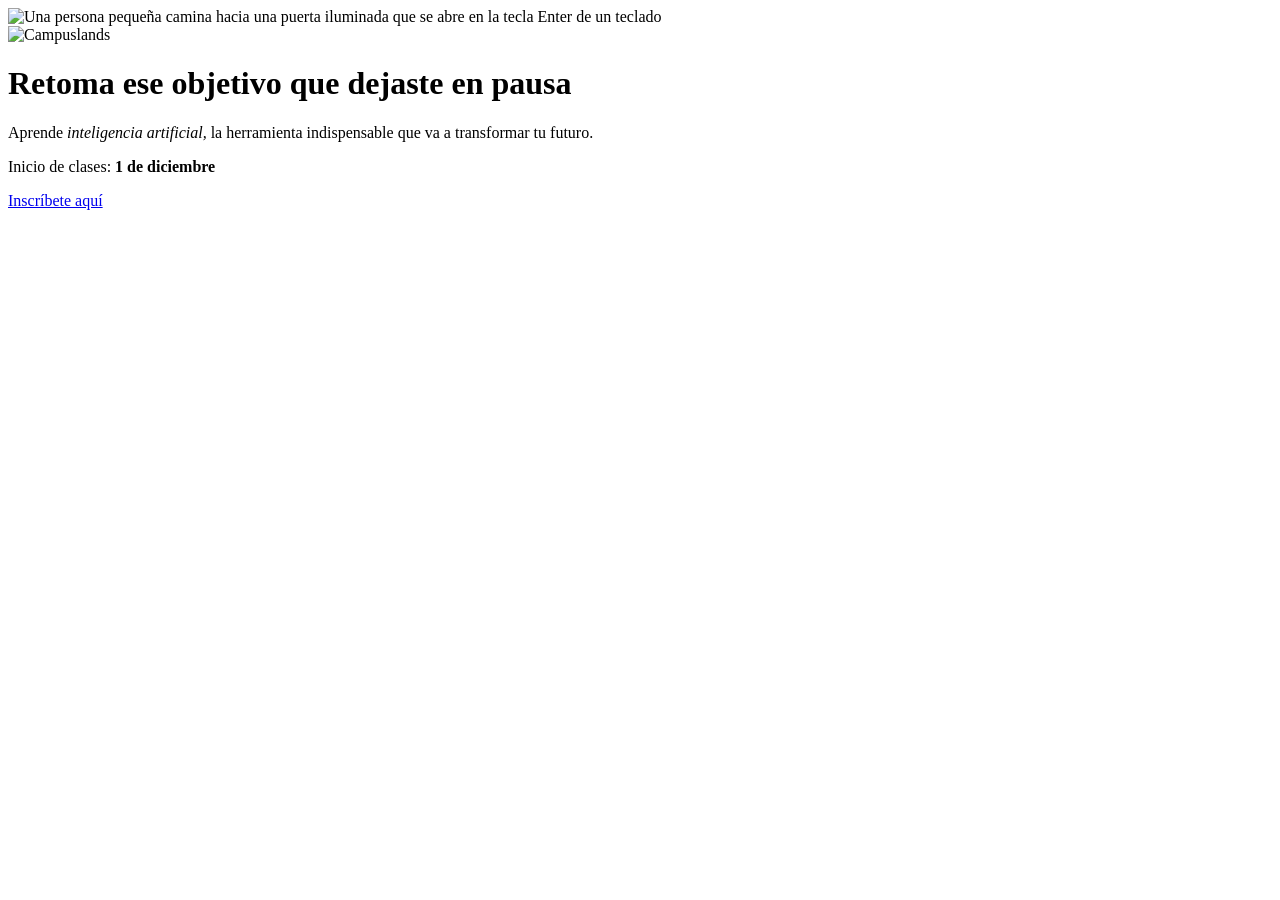
==== commit 1ce4bb6f: "feat: :sparkles: Separar CSS" ====
--- a/index.html
+++ b/index.html
@@ -1,391 +1,47 @@
 <!DOCTYPE html>
-<html>
+<html lang="es">
 <head>
-  <meta charset="utf-8">
-  <title>Landing Retoma tu objetivo</title>
-  <style>
-    * { margin: 0; padding: 0; box-sizing: border-box; }
-    body { background: #faf9f5; display: flex; align-items: center; justify-content: center; min-height: 100vh; font-family: -apple-system, BlinkMacSystemFont, sans-serif; }
-    #__bundler_loading { position: fixed; bottom: 20px; right: 20px; font: 13px/1.4 -apple-system, BlinkMacSystemFont, sans-serif; color: #666; background: #fff; padding: 8px 14px; border-radius: 8px; box-shadow: 0 1px 4px rgba(0,0,0,0.12); z-index: 10000; }
-    #__bundler_thumbnail { position: fixed; inset: 0; width: 100%; height: 100%; display: flex; align-items: center; justify-content: center; background: #faf9f5; z-index: 9999; }
-    #__bundler_thumbnail svg { width: 100%; height: 100%; object-fit: contain; }
-    #__bundler_placeholder { color: #999; font-size: 14px; }
-  </style>
-  <noscript>
-    <style>#__bundler_loading { display: none; }</style>
-    <div style="position:fixed;bottom:12px;left:12px;font:13px/1.4 -apple-system,BlinkMacSystemFont,sans-serif;color:#999;background:rgba(255,255,255,0.9);padding:6px 12px;border-radius:6px;box-shadow:0 1px 4px rgba(0,0,0,0.08);z-index:10000;">
-      This page requires JavaScript to display.
-    </div>
-  </noscript>
+  <meta charset="UTF-8">
+  <meta name="viewport" content="width=device-width, initial-scale=1.0">
+  <title>Retoma ese objetivo que dejaste en pausa | Campuslands</title>
+  <meta name="description" content="Aprende inteligencia artificial con Campuslands. Inicio de clases: 1 de diciembre.">
+
+  <link rel="preconnect" href="https://fonts.googleapis.com">
+  <link rel="preconnect" href="https://fonts.gstatic.com" crossorigin>
+  <link href="https://fonts.googleapis.com/css2?family=Poppins:ital,wght@0,300;0,400;0,500;0,800;0,900;1,300;1,500;1,800&display=swap" rel="stylesheet">
+  <link rel="stylesheet" href="style.css">
 </head>
 <body>
-  <div id="__bundler_placeholder">Loading Landing Retoma tu objetivo...</div>
-  <div id="__bundler_loading">Unpacking...</div>
 
-  <script>
-    
-document.addEventListener('DOMContentLoaded', async function() {
-  const loading = document.getElementById('__bundler_loading');
-  function setStatus(msg) { if (loading) loading.textContent = msg; }
+  <main class="hero">
 
-  const FONT_MIME = /^(font[/]|application[/](x-)?font-|application[/]vnd\.ms-fontobject)/i;
-  const MIME_TOKEN = /^[\w.+-]+[/][\w.+-]+$/;
-  function toBase64(bytes) {
-    let bin = '';
-    for (let i = 0; i < bytes.length; i += 0x8000) {
-      bin += String.fromCharCode.apply(null, bytes.subarray(i, i + 0x8000));
-    }
-    return btoa(bin);
-  }
+    <div class="hero__media">
+      <img src="img/teclado.jpg" alt="Una persona pequeña camina hacia una puerta iluminada que se abre en la tecla Enter de un teclado">
+      <div class="hero__fade"></div>
+    </div>
 
-  // Error sink persists across replaceWith since it's on window, not the DOM.
-  window.addEventListener('error', function(e) {
-    // Failed resource loads (CSP-blocked links, scripts, images) fire plain
-    // events at the element — warn only; real JS errors carry message/error.
-    if (!e.message && !e.error && e.target && e.target !== window) {
-      console.warn('[bundle] resource failed to load:',
-        e.target.tagName, String(e.target.src || e.target.href || ''));
-      return;
-    }
-    var p = document.body || document.documentElement;
-    var d = document.getElementById('__bundler_err') || p.appendChild(document.createElement('div'));
-    d.id = '__bundler_err';
-    d.style.cssText = 'position:fixed;bottom:12px;left:12px;right:12px;font:12px/1.4 ui-monospace,monospace;background:#2a1215;color:#ff8a80;padding:10px 14px;border-radius:8px;border:1px solid #5c2b2e;z-index:99999;white-space:pre-wrap;max-height:40vh;overflow:auto';
-    d.textContent = (d.textContent ? d.textContent + String.fromCharCode(10) : '') +
-      '[bundle] ' + (e.message || e.type) +
-      (e.filename ? ' (' + e.filename.slice(0, 60) + ':' + e.lineno + ')' : '');
-  }, true);
+    <div class="hero__content">
+      <img class="hero__logo" src="img/logo.png" alt="Campuslands">
 
-  try {
-    const manifestEl = document.querySelector('script[type="__bundler/manifest"]');
-    const templateEl = document.querySelector('script[type="__bundler/template"]');
-    if (!manifestEl || !templateEl) {
-      setStatus('Error: missing bundle data');
-      console.error('[bundler] Missing script tags — manifestEl:', !!manifestEl, 'templateEl:', !!templateEl);
-      return;
-    }
+      <h1 class="hero__title">
+        <span class="hero__line hero__line--1">Retoma ese <span class="grad-blue">objetivo</span></span>
+        <span class="hero__line hero__line--2 grad-white">que dejaste</span>
+        <span class="hero__line hero__line--3"><span class="grad-white">en</span> <span class="grad-sky">pausa</span></span>
+      </h1>
 
-    const manifest = JSON.parse(manifestEl.textContent);
-    let template = JSON.parse(templateEl.textContent);
+      <p class="hero__text">
+        Aprende <em>inteligencia artificial,</em> la herramienta indispensable que va a transformar tu futuro.
+      </p>
 
-    // Nested page bundles (iframe targets). Each ships ONCE, in the ROOT
-    // document's manifest; frame srcs carry an about:blank#<uuid> marker
-    // instead of a substitutable uuid. Every document mints the blobs for
-    // its OWN frames — from local text at the root, or text obtained from
-    // its DIRECT parent over the relay protocol below — so each frame
-    // navigation stays same-origin with its initiator and a deduped page
-    // loads at any depth on any host, including a file:// download's
-    // opaque origins (where a blob minted by one document cannot be
-    // navigated to by another).
-    const pageOrderEl = document.querySelector('script[type="__bundler/page_order"]');
-    const pageOrder = pageOrderEl ? JSON.parse(pageOrderEl.textContent) : [];
-    const pageSet = new Set(pageOrder);
-    const pageTexts = {};
+      <p class="hero__date">
+        Inicio de clases: <strong>1 de diciembre</strong>
+      </p>
 
-    // ── Nested-page text protocol (parent-chain relay) ──
-    // Page bundles ship once, in the ROOT document's manifest. Every
-    // document mints the blobs for its OWN frames, obtaining page text
-    // through a strict parent-chain relay: a document only ever SENDS to
-    // its direct parent (which, for every document the publisher's own
-    // runtime minted, is another publisher document) and only ACCEPTS
-    // text from that direct parent; requests from below are honored only
-    // for the document's own child frames, and the ROOT never sends
-    // upward at all. That last rule is load-bearing: the artifact host's
-    // frame-ancestors allows claude.ai (and friends) to frame an
-    // artifact, so window.top can be a FOREIGN document — a top-addressed
-    // protocol would hand page uuids to that ancestor and accept forged
-    // "page text" from it, minting attacker HTML as an artifact-origin
-    // blob document. The chain never touches the ancestor: requests stop
-    // at the root, replies are origin-addressed per hop (never '*' when
-    // an origin exists), and both directions are origin-gated (on https
-    // a foreign sender's origin can never equal this document's; in
-    // opaque contexts — file:// — everything serializes as 'null', where
-    // an embedded EXTERNAL frame still fails the gate by carrying its
-    // own real origin, and a sandboxed child of such a frame is excluded
-    // by the own-child-frames check plus uuid unguessability). Shape is
-    // deny-by-default: one request form, one reply form, no error
-    // replies.
-    // window.origin is the SERIALIZED SECURITY origin ('null' in opaque
-    // contexts such as a sandboxed preview iframe) — location.origin is
-    // computed from the URL and stays 'https://…' even when the document
-    // is sandboxed, which would misgate every opaque chain.
-    const OWN_TARGET = /^https?:[/][/]/.test(window.origin || '')
-      ? window.origin
-      : '*';
-    function trustedOrigin(e) {
-      if (e.origin === window.origin) return true; // https chains; opaque==opaque
-      // file:// trees: Chrome serializes the file document's origin as
-      // 'file://' while the blob: documents it mints serialize as 'null',
-      // so the two legitimate shapes can never string-match — accept the
-      // pair in both directions. https origins never serialize as either,
-      // and sender identity (own child frame / direct parent) is checked
-      // separately.
-      return (
-        (e.origin === 'null' &&
-          (window.origin === 'file://' ||
-            window.location.protocol === 'file:')) ||
-        (/^file:/.test(e.origin) && window.origin === 'null')
-      );
-    }
-    // Non-empty only in the root document (nested bundles ship an empty
-    // island), so it doubles as the root marker: the root answers from
-    // local text and treats a miss as authoritative — never relaying to
-    // its (possibly foreign) parent.
-    const isPageRoot = pageOrder.length > 0;
-    const blobUrls = {};
-    const resourceBlobs = {};
-    const UUID_SHAPE = /^[0-9a-f]{8}-[0-9a-f]{4}-[0-9a-f]{4}-[0-9a-f]{4}-[0-9a-f]{12}$/;
-    const pendingFrames = {}; // uuid -> [{el, frag}] awaiting text for own frames
-    const pendingRelays = {}; // uuid -> [childWindow] awaiting text to pass down
-    function mountPage(el, frag, text) {
-      const pageBlob = new Blob([text], { type: 'text/html' });
-      const u = URL.createObjectURL(pageBlob);
-      resourceBlobs[u] = pageBlob;
-      el.src = u + frag;
-    }
-    function deliverPage(uuid, text) {
-      const frames = pendingFrames[uuid];
-      delete pendingFrames[uuid];
-      if (frames) for (const f of frames) mountPage(f.el, f.frag, text);
-      const relays = pendingRelays[uuid];
-      delete pendingRelays[uuid];
-      if (relays) {
-        for (const cw of relays) {
-          try { cw.postMessage({ __bundler_page: uuid, __bundler_text: text }, OWN_TARGET); } catch (err) { /* gone */ }
-        }
-      }
-    }
-    function ownFrameWindows() {
-      const out = [];
-      for (const f of Array.from(document.querySelectorAll('iframe'))) {
-        try { if (f.contentWindow) out.push(f.contentWindow); } catch (err) { /* detached */ }
-      }
-      return out;
-    }
-    window.addEventListener('message', function (e) {
-      const d = e.data;
-      if (!d || typeof d !== 'object' || !e.source) return;
-      // Origin gate first; the structural checks below (own-child-frames
-      // for requests, direct-parent + solicited-uuid for replies, the
-      // root's never-relay rule) are what hold in fully opaque chains
-      // where origin strings can't discriminate — a sandboxed root's
-      // FOREIGN wrapper still fails all three even though both serialize
-      // as real-vs-'null' rather than matching.
-      if (!trustedOrigin(e)) return;
-      if (typeof d.__bundler_need === 'string' && UUID_SHAPE.test(d.__bundler_need)) {
-        // Requests are honored only for this document's own child frames.
-        if (ownFrameWindows().indexOf(e.source) < 0) return;
-        const uuid = d.__bundler_need;
-        const text = pageTexts[uuid];
-        if (typeof text === 'string') {
-          try { e.source.postMessage({ __bundler_page: uuid, __bundler_text: text }, OWN_TARGET); } catch (err) { /* gone */ }
-          return;
-        }
-        if (isPageRoot || window.parent === window) return; // authoritative miss
-        const waiting = pendingRelays[uuid];
-        if (waiting) {
-          if (waiting.indexOf(e.source) < 0) waiting.push(e.source);
-          return;
-        }
-        // Never-answered uuids would otherwise accumulate forever under a
-        // request spray; past the cap (far above any real page count) new
-        // relays are dropped rather than remembered.
-        if (Object.keys(pendingRelays).length >= 128) return;
-        pendingRelays[uuid] = [e.source];
-        window.parent.postMessage({ __bundler_need: uuid }, OWN_TARGET);
-      } else if (
-        typeof d.__bundler_page === 'string' &&
-        UUID_SHAPE.test(d.__bundler_page) &&
-        typeof d.__bundler_text === 'string'
-      ) {
-        // The shape test is load-bearing beyond tidiness: the solicited
-        // check below uses the in operator, which matches prototype keys
-        // ('__proto__', 'constructor') — an unshaped key would reach
-        // deliverPage and throw, painting the error banner.
-        // Text is accepted only from the direct parent — the document
-        // that minted this one.
-        if (e.source !== window.parent || window.parent === window) return;
-        if (!(d.__bundler_page in pendingFrames) && !(d.__bundler_page in pendingRelays)) return;
-        deliverPage(d.__bundler_page, d.__bundler_text);
-      }
-    });
+      <!-- Reemplaza el # por el enlace real del formulario de inscripción -->
+      <a class="hero__cta" href="#">Inscríbete aquí</a>
+    </div>
 
-    const uuids = Object.keys(manifest);
-    setStatus('Unpacking ' + uuids.length + ' assets...');
+  </main>
 
-    await Promise.all(uuids.map(async (uuid) => {
-      const entry = manifest[uuid];
-      try {
-        const binaryStr = atob(entry.data);
-        const bytes = new Uint8Array(binaryStr.length);
-        for (let i = 0; i < binaryStr.length; i++) bytes[i] = binaryStr.charCodeAt(i);
-
-        let finalBytes = bytes;
-        if (entry.compressed) {
-          if (typeof DecompressionStream !== 'undefined') {
-            const ds = new DecompressionStream('gzip');
-            const writer = ds.writable.getWriter();
-            const reader = ds.readable.getReader();
-            writer.write(bytes);
-            writer.close();
-            const chunks = [];
-            let totalLen = 0;
-            while (true) {
-              const { done, value } = await reader.read();
-              if (done) break;
-              chunks.push(value);
-              totalLen += value.length;
-            }
-            finalBytes = new Uint8Array(totalLen);
-            let offset = 0;
-            for (const chunk of chunks) { finalBytes.set(chunk, offset); offset += chunk.length; }
-          } else {
-            console.warn('DecompressionStream not available, asset ' + uuid + ' may not render');
-          }
-        }
-
-        if (pageSet.has(uuid)) {
-          pageTexts[uuid] = new TextDecoder().decode(finalBytes);
-          return;
-        }
-        if (FONT_MIME.test(entry.mime) && MIME_TOKEN.test(entry.mime)) {
-          // Strict artifact hosts allow font-src data: but not blob:.
-          blobUrls[uuid] = 'data:' + entry.mime + ';base64,' +
-            (entry.compressed ? toBase64(finalBytes) : entry.data);
-        } else {
-          const blob = new Blob([finalBytes], { type: entry.mime });
-          blobUrls[uuid] = URL.createObjectURL(blob);
-          resourceBlobs[blobUrls[uuid]] = blob;
-        }
-      } catch (err) {
-        console.error('Failed to decode asset ' + uuid + ':', err);
-        const blob = new Blob([], { type: entry.mime });
-        blobUrls[uuid] = URL.createObjectURL(blob);
-        resourceBlobs[blobUrls[uuid]] = blob;
-      }
-    }));
-
-    const extResEl = document.querySelector('script[type="__bundler/ext_resources"]');
-    const extResources = extResEl ? JSON.parse(extResEl.textContent) : [];
-    const resourceMap = {};
-    for (const entry of extResources) {
-      if (blobUrls[entry.uuid]) resourceMap[entry.id] = blobUrls[entry.uuid];
-    }
-
-    // Artifact-host CSP (connect-src 'self') refuses fetch() of blob: URLs —
-    // consumers read these Blobs directly. Survives the swap like the error sink.
-    window.__resourceBlobs = resourceBlobs;
-
-    setStatus('Rendering...');
-    // Page uuids have no blob here — they ride inside about:blank#<uuid>
-    // frame markers the pass below resolves after the swap.
-    for (const uuid of uuids) {
-      if (pageSet.has(uuid)) continue;
-      template = template.split(uuid).join(blobUrls[uuid]);
-    }
-
-    // Strip integrity + crossorigin — blob URLs from a file:// document inherit
-    // a null origin, so crossorigin forces a CORS fetch that SRI then rejects.
-    // The manifest bytes are ours; SRI protects against CDN compromise, not this.
-    // appifacts: only on tags now pointing at OUR blob: URLs. A reference the
-    // bundler left live-fetched (an absolute x-import, a runtime dependency it
-    // could not embed, an authored external script) keeps the pin it was
-    // written with: that fetch is exactly what SRI protects. (A crossorigin
-    // on a parent whose child carries the blob — <video crossorigin><source>
-    // — is left alone too; the attribute is then the author's to drop.)
-    template = template.replace(/<[a-z][^>]*>/gi, (tag) => /\s(?:src|href|srcset|poster|data|xlink:href)="blob:/i.test(tag) ? tag.replace(/\s+integrity="[^"]*"/gi, '').replace(/\s+crossorigin="[^"]*"/gi, '') : tag);
-
-    const resourceScript = '<script>window.__resources = ' +
-      JSON.stringify(resourceMap).replace(/<\//g, '<\\/') +
-      ';</' + 'script>';
-    // Inject after <head> so the DOCTYPE stays first; prepending the script
-    // would push the parser into quirks mode. DOMParser always emits a <head>
-    // (synthesizing one if the source HTML omitted it) but may carry
-    // attributes through, so match the full opening tag. slice() rather than
-    // replace() keeps us clear of $-pattern substitution in resourceScript.
-    const headOpen = template.match(/<head[^>]*>/i);
-    if (headOpen) {
-      const i = headOpen.index + headOpen[0].length;
-      template = template.slice(0, i) + resourceScript + template.slice(i);
-    }
-
-    // Parse the template and swap the root element. Scripts inserted via
-    // DOMParser/replaceWith are inert per spec — re-create each with
-    // createElement so they execute, awaiting onload for src scripts to
-    // preserve ordering (React before ReactDOM before Babel before text/babel).
-    const doc = new DOMParser().parseFromString(template, 'text/html');
-    document.documentElement.replaceWith(doc.documentElement);
-
-    // Resolve page-frame markers: mint this document's own blob for each
-    // framed page — from local text when this is the root, otherwise by
-    // asking the direct parent over the relay protocol above. An
-    // unanswered request leaves the frame on about:blank, the same
-    // degraded state as a refused embed.
-    {
-      const MARKER = /^about:blank#([0-9a-f]{8}-[0-9a-f]{4}-[0-9a-f]{4}-[0-9a-f]{4}-[0-9a-f]{12})(#.*)?$/;
-      const needed = [];
-      for (const el of Array.from(document.querySelectorAll('iframe'))) {
-        const m = MARKER.exec(el.getAttribute('src') || '');
-        if (!m) continue;
-        const text = pageTexts[m[1]];
-        if (typeof text === 'string') {
-          mountPage(el, m[2] || '', text);
-        } else if (window.parent !== window && !isPageRoot) {
-          const had = pendingFrames[m[1]];
-          (pendingFrames[m[1]] = had || []).push({ el: el, frag: m[2] || '' });
-          if (!had) needed.push(m[1]);
-        }
-      }
-      for (const uuid of needed) {
-        window.parent.postMessage({ __bundler_need: uuid }, OWN_TARGET);
-      }
-    }
-
-    const dead = Array.from(document.scripts);
-    for (const old of dead) {
-      const s = document.createElement('script');
-      for (const a of old.attributes) s.setAttribute(a.name, a.value);
-      s.textContent = old.textContent;
-      // text/babel scripts with a src: read and inline. transformScriptTags
-      // does XHR against the src, but blob:null/ from a file:// origin is
-      // silently dropped. Inlining makes it a plain inline babel script,
-      // which transformScriptTags handles unconditionally.
-      if ((s.type === 'text/babel' || s.type === 'text/jsx') && s.src) {
-        const pre = resourceBlobs[s.src.split('#')[0]];
-        s.textContent = pre ? await pre.text() : await (await fetch(s.src)).text();
-        s.removeAttribute('src');
-      }
-      const p = s.src ? new Promise(function(r) { s.onload = s.onerror = r; }) : null;
-      old.replaceWith(s);
-      if (p) await p;
-    }
-    // Babel standalone auto-transforms type=text/babel on DOMContentLoaded,
-    // which fired before we swapped the document. Trigger manually if present.
-    if (window.Babel && typeof window.Babel.transformScriptTags === 'function') {
-      window.Babel.transformScriptTags();
-    }
-  } catch (err) {
-    setStatus('Error unpacking: ' + err.message);
-    console.error('Bundle unpack error:', err);
-  }
-});
-
-  </script>
-
-  <script type="__bundler/manifest">
-{"71818783-d0c0-4d86-80a8-6e457de80ee5":{"mime":"text/html","compressed":true,"data":"H4sIAAAAAAAACry8eXLjSJYn/H+dAhU1U5IKkrCQBAhFRqaBIEhwA/c1KzsNi2MhsbtjITPTrA/RZ5iD9Uk+c4CkSIWqprr7s+mytqQA+HP352/9vefxw5/bY2mxnciEg3zvxz/9cPkP0Mwf/0QQP/gAaYThaAkE6NuXFFkvzS/lC+QiD/w4Ayj0NQJAQIT6HiA3C4n//Pf/ICTNj1LoaYEJf6CqT/EgiI7VL4L4G/Eb4WuJ7QZvBP2ViDTTdAO7/K2HxQt0T+WfepiYIHnRw+Ir8Uc5UA/NI/EboWvGwU7CNDDfiL9YmiVYja+E6cLI045vhOWB4iuhea4dvLgI+PCNMECAQPKV2KcQudbxxQgDBAL0/sJ3gxcHuLaD3giGpjPnK2GFAXqxNN/1jm/EixZFHniBR4iA/0y0PDc4jDRjXv7dCQP0TEAtgC8QJK51We1ffv1VTwPTA8mvXqjhLRK/EVEIXeSGwRthuQUw8Y4RCv03gqWj4iuRVGuo/sBLeCOYWlRQzGv9v7oII/TC5I34C8dxXz+wzLJuuN6MCoKp4/nODE80001h+eJ8II5mhvkbQRNMVBD1qCASW9ce6efyf68M+/SVOL24gQmKkn00/QkLkJP6eqC53mdMcAMIUCkAuWsip6Tyv78SN0fyv/+HJ/ypzFwXLQiC8E/XDDN8eP9kcVgFDPRiuXjOMECaG3xCMPI0AzihZ4KE+O16QuXkpbxB9wTezqeBB/9AXdXmhyCERuJGqNKhsz59KmNXRgVhAL4Sf9xQIYgfTDcjyr+/fbmeQ3UMZ1Fk2Kj46gELVb9KKfwHQviJDN6IYLW/cns37C9lh200ni//T78KT18v4shhacTT3gsjVz65iuI/kES6+fT1cqaVHH6pNk0QC8eFRKTZgEhAnLoJgERfy7R5yVIChRemvVZMokw3K7lOvbP9B6oyjT9gM1S+xKx0zW9fPj3gLz8OzyfyL1jK19fX9zm/J3s+2y8/LoNIMw5uYL8PKI3rjWT8yQyN1AcBetVMU85AgIYuRCAAyeNDezySKs3AawPmwzOhwWNgEFYaGFgSHp+I3/5EYAmGiLhI1DfiStIGSPYA/tk69szHh++W+PD09U/ElRwBAZojDaXw0Yf2E/Eb4VrE4/nTp8sErwgU6Lwu4hvhQxtL/3UZnbG6+HXUG8nEN4L6t0csjz9Tv/yOBdE1NDzNz9Qvj8XL00+lDn14kQXm3199+ILfVUr6RLlfr8Qx3V8X44GsltR//nv+Sr78Qv5M/XL5+b+oux2hsKVBwNUf9SMCsGIXQXgAEbobEN+Ih4ev5RMrTIhH/NglvmHD5hI/EOWQVw8ENnLwE/IbQRdNmqYvZIiSCPmNmKMEM8ZKQl9ytEQKTfCK93V8DFLPez5TgqmuJYl2fHSfMbULsadqBZX1SQBKk4DQUag96m5QviuZS1GEnCRhQkA3OBARSKALESQ0IwkhJBJQivLaRQ7+wACEix4gEQZE7gZmmD8TQYgI5ACiPR5hpakefyJzAE/y8PwuYuCyW4oiOprrAZNIAAzTxAClREDiUZpPXnQvNA7AJLCJgc9EJeLwmXB9zcaMt9wEEJGnucGFGMATQ0Kr1gUqOS01LdeSgAgD7/iVSIDmEf05US4LEoaWJEfCBxBqNqDKh5UJwIL6Z/B6fkP89a/En8Fr+R7/Bq9IS2yA7n7/+du3MxvezxNLWeiBV7yCx4efK2355X3DVsUAFJZbf3t4Po8jrmRfkWarmg+ez0LxeH0BE4P4/ff3D50EWPjBw8NFBC7HfysQmZYQ0a1Ol1HV77+/P7j8OGv61+sw818zBSBJHp4wxQjLLAhMyXE98/E60kiAhsB58OOD6WbXBZuvLp7kA7HLu9JtvRoQLkCBLcXDv+TAqpjqxpexZ1+Wui9+GIQw0gzwfP1166v+wmoMyzQunsyymlqTvvoqhr6ETvfOqnl98obdFAw91yT+0jBYnQVX/ySUMUfuuAi8lPO+RQl4yRMt+uprxSUareNYNMxAYnlh/qalKLwy495oPt4/+OnDB+RnFuWRoZ+INywuBHkWl3cJfSBI4vFd/is5O0bg/dtH8Gq5Hgg0HxA/EQ/EIx7y/uwVeq4BHulngqOfCJJ4eKvee24AghA/eHqoZi9N0jOBkhQ8fcWmCSXHswJVRtrXAtcCEMnerQDGKUiOc+ABA4XJ40NlIH7Ga7xxndRl7JdfHs4yVtFEwI+8Ugz/6zQvY99pltbiZpm//078+X2Gd3Pw7g8fSuP7RvguhNjJVrQJU0Paw1V7L9ajtDtX85H8QozOo+A5ftFsWBq69yW8PTwTf75Z0jPx8L6g6uXNAj83F58cAfGN6M/H6muE08LHd/K30namhp3fZYr7Ye8Tfxh2seQqgAiYVbxW7RkSj66VYFGrjB18eiVkzXAI6LgRJMaqJD8TblBa/tl4vLhQupzsA7xu4StREYKJcbH/WkBoepiiN93TgsNffkhT1/wR56gHkFwouQFEQDOJ0CI0AqY6RC5KkaZ7gMCfvxJyBpLjdUKcUyJYrkf3Qh3igOBKCkFivFardVQHh/WS8EJD8wjMkosTS8IQPRNhUj0MdZxXALP8+pZYuzeTpQURaQmeGduLajTwtCMRJSEKjdAjdOCFeTkbDAmAmVcu4EIo0DLX1qqwDWlHSEDNBy9h4tou9vrIKadyAxe5GgoTQgtMQiNMYKbR+awulCovriFCC46ECSLk4MAB/+GEEOFzMry0DC01ApuLt/Kg8gCPe4AXKmGkxSkgqgVA4jF3QAIIrWRnyV1gEvqRCAPwznRDC3Bcon/cVOVidXzSIXJA8vR6I9t46WNsrv87tgAP/rU09h8tzJUs8e1uip9uVeHmxZ0uEG/Ez798pDYHWP8CkBNzgN6Hfjcrdo+Q+Eb89se7Sv3nf/z7f/7Hv58166XUrFKmrtLxWEnPi+FoblCJztN51IXG5FYfseIRYWCAO737TOHOqvFRJT/TkA+q8XwWeSwq1yVf6CAnCVPbwdqIEtdAxPcbeMMCepkOx384RkyIuay25wQKb1XIdBNwpYGFzTWc53JJ4F6v8XqjVPdc6IAEh8T5NQBN0gC5PjgL5zPhwou8vY+4EnoqFahclChJ8mQxv24Mn0tpEJCjofuVfS3zV4Aj9fKLSqe1BBBOGIQJqCheKOHl4/XeHEqYB4SB47Eri/EyrscXlAyCIDCvephGuZaYpTp73iuxwGvyNIiIJPUA3iNW2xcdaEmJJ2FSWoJcSzNQqe/vGl3O+KIFBoAIB9+a54U5JAxPS3F+4xKPeC1W4uLpn7DGVpZau3L4QvgZm7BzyoHCCOs9oWPj0BnP5F5XfT8ubO40AoXRi2aaCYAQmBdiV9HPw9QzCQdPXkoZtucQT1/y/7LeyuAZBogQZqz9TujLVTa/[base64]/lQdVVlnt5/nsGKEWmHpYAPOsbqFFwNTA5qqawoUEKLAffJcj/VhOFubBSznm5RwgGA4wDkTkpbAUTSIN7BTH5brruej49ErMHS3CFK8mFgTHF/34YgJLSz30VjrJs6Dgc/Cfz08i73j+OwirlPhqyyqheb38fVa285m5FVvm8qwnDns7uU3MZWk56y22l1N9rFiOfUN1ahdC18OruAHvWBUlIHNBTlSx3lN5qDgqwlL2Pvc7KT9K0TkeKhe0nA1L9lcBzEMpgW8U9Z///n8eSniglO07k3j1AfB9GVhOXMM52wXfheXxV37gIoJYL2+DiPFa/XUhzrryogSSypl/esM4EvUL9YoARI/3LKwS9XPc/dM9f89P37A6nuGkK/6UpNiDj8vv3rGUKgUBF+LfrlDE+cnTBQjCWdZXvOFyhdU+4Nfztr59uzmrymSftQslAMA3QnKSEKvHu3JhXuKP7nxMtQgNvtN5OBPC1gV/ffH6b9dxkHAvIcGV/I3qvpOCYTka5SHhAdtFro9PB2IVgDfGBJYJ74uvIcOpvEBlupFzs71IcxMsoh/s2euZO5fY8+IVb5YFXOzXb5ZVil1p2gjXBAFy0ZF4/OBtCeremz9hsSu1+2wEqg2CSEs0BLwzGn0F8R6v4ND9SZ9V7a9/vb4niA/SVn52PYPff7/58ordXRXt6hjfRz08Pd2OeqT+rSJWSTa4Stlf/0p8MnG5vous38GTONkLgxfgR+hYBUPnYBK7rncv/hhUGeFd8Fna7wgd31UYY+lPZWzg4sGp7lXm/0qwSune3h9oAcxBAu8yqts0DMdGGK7CZgqn6qXBSpETJi7SkJuBUrQq+ShDTuwc7iPLxyiE0NUrS4s94NP59G/NhwtxcD3DS7rJFs5YMfEjQd/G+Fhxlol3CfHfX1xgxVYZT398u1z22r/OFXFSIek/0y+C9mL98lvzj5fr7/q/8Jth/6hA8WvOAQKczXUqb1VOWwaO2Fe9/Ej8/BvwnrEC2H/8Qmi55pZxURXlhknpPytH9z3JGWbpZyRLpVqXkvaRJgqJSIOwzCjvbacfpgHCfH68LOi5HHIP11Y5FGbhOdnCPx9/xh/+8kz8RuAM8A2jKQWicM38gfjjDrBBREp8w57oDHSOy6rDcjZ8vNC9gVtuzuvn9Jfz2eM/L58Ar8R5vxEpQZZLvtWe685M4LkZSMq9YR59vi/rckB3B/YzHvDLZT4TeACBf/YFdjQVpaeqynEmjiOcy/N3TluvJa9fb7h9z6zkcsR3R/7PFvXZF3hRFaX3TRO3yzNyvL7vPzmjjYSRv0YhRKMK73z8jbgp6mk2eCMqtt4Uh0GB3iqJ++P5xv0/fSX+IIzS6zyCJMFFL+pvhI3jrb9R53N7P8HLfz+cZ5gHJesrCYePH08yTLGd+Pm6/Y/nIOKyUAn2Pn6OZ4ie9/hQRVkPT0+3DKnYUR7y67mMvj4XNcIUvUYpdL578+mWTYA0wwHm7bb/uAp+6dDCFN2K8z+sIZ1R6JsqEnEb+lQbx4UD8IoB1Fuh+LOJIy2ss6FFmGWN5qGqAz6UKC14rVTw6Q77LI13FWNVsb/lJhg5xH4DoiQ1UJpoXuW64TkJf/wYt99EUWFyzdOezyHAyxlqIMsCgeFiWKY0b9XHZfT9fB+tYI/1cI5GXipwD+fgT2X6leNcFZeesQe1Us+7j1VvVlMBaWf/XIVJZeD0gLEGDHP5boD3XKXO78F5Nf07nUuujYsWURlxvSdNmocTuQSAKuxGTgnVlGHWNYy6iZ1gmUG9ZPDlHMskWgmbIEcLiDKEw8WL22P9GAd/PD/80eXUX9+1NgDArGKSauM4arpxjFU483HAnX5QFDG7pNwfcZcz4HKXv36HuLxeSeE1fqfpr2V9aGw9vkvmDwT9cXtXV5OWBbOPK/74GaoKZldw8N543nGr+vSGQ59Zy8va/h/bTOI7Lvxxt4WbKOr33y/m5Kxn326qs2cqpejdBXM4xPvAukts8U8dVDX9+dN7ht28+EdHe3ld2tbru6//0rbLagm2B1UkC8wzelXlriX4mLsQ4Own9dOyFoPDUByvpmWyot2SumAEMEq0I24SgxWQZGgR8WhpCS6TZKCE8kvIowS+DOzsn3CodE+q9OtYRcwkjHCN4FapE+Bj8CUB5r0+VNHS6wEc4eMdw5+uwfA3gmGb3yvEJ8eDfeSFnzdndScY/1CEsR5VIvxRWC/OjAAeBOWq373n9yan5NEHk3P9/p+ZHjzw6fbjT4h/p62XJOveYmEoscyQCTzLR9CW0MExxJmOa7oBgLDKj65u6ZZQBUVVDi+F5/y/xHhAgqtCF+iktNkAVhgrXjeBT/SWEu4YKN/++uvDM/FQKht2rCFuHihdT0CkQbloEw8+S3SCC1e3dG5C3zOUneD2lEg7469lL0jZt6FrQQCS1zu+YPZhmL7EBq5W/AIn3RcF8KK+g46ISzFCQ5eiVOkAwgDcC/ZFDm/aRC6m6V+xVXe0/vydnOAzuIvZy1T8n353VqvvZ7hNJj6Of/5O+t7VoYrkLmXcd/+Eg/tbtb7Uhc4jb2ri1/a2sv2gHHvRepJ4IDQIAcK9cg+XScrMj5gkoe9C8Kp53mM1yNeix6qzrXzwRHz78UO0CALsyb5di1T39vy9A+F9hO4GWnKcI1zP01CoP5YkyoDz6aO/Lfuzzunj0g1QswzIH68kzru6Gfdpv9iHz78SLkk+VcR/drF1e//CODd1iOjRvXCHOFfhLTfQvNZ5SeXoe3GqNoLR1Koo8L0DO1ueNrh85IbBHAMjfhVRY1di4dL0h2jhGptfmPEJhccH++RGD3f+7up8ExeVBVQTvuLfuNyOO4/W5fPHT8ckQDMvY/Dvy5hZ+fzjmGqGkjg49/R9+oHhhRB8PqHhpMEB3uVj77xHIdK8IQjKU70nXAKhj2XbywemXSj/RphhAJ6JTPNSQPyBBa8U+GqL5e4+Lqk6LzzsidAToB0+vq5WW8UaJd3vCFyXTH6rZr6I3913f9z9dSdiH6T+Qu/pe+6ElgXLovYH3twm7ni9OKetFo5jw/fJXiFAj+WL5zOtp68XouS3ashVeW5XfPbd38vqe7PeZ8KOmwu0THM9LFTPlUG62qrSRvnasfwqqapcd3u+Tf7vFPBc3H91NFjZq3uB+BC2nzmMn+A1lkL9apa/Ht9Z8y/Gj3j6a4ftGc0tzYHv+mX0cdMi+93r+2VSVNllZqD7+u+5znvucE+MssfpjdBTVDKqrAK83pC5oJvXzT6UA8rusevUmNdf9bIT9/nh2pJW/d939oz46b1t94ZBxBvxqQn/RDbecdc7TPCd2A0yeLPIP+4O4buNfYYR6rf4IPEdRnhPo3QBN2DhDap0n07duaebjrLOtf20kp9PJBr3imEi37m4j8z4v7Pgv8OA/8r2LxHIfQgCCjQD8L/T2wMK9OtlfvixvaciW73DyNNllrv2nsvTf97bc5ljpEU3oP2NDayCldC6m/S+9HflTMX7kj9Pt5TPLyrGf/b1XdcfRRHipUkBKzEhzSflagIMXWEtfoDAsx7wFFaZCFgAGc7jE15lVdhbzoZlhf5CD28l9XGxBfstHElDQFSViirO9o6vxDxNMjc75xUw1yLCcw/gJojH3eqvt2jhr79+rHrc/X0WhZsgc1Za5uoOxeVIL81NVbjqaBnABfFSxEuw7Bz6H4nENXEMDfF/vm8ZvNCqin1VsanaSlmRqNImvDwPb1Gz0LlRD2/09eOhlwoYWtWa7g/7E3+BAVk3SME1gn3vvLz8fIWR56JqwOs+dIPHe3V6+igB2JpHBE5q7ASXM0mivBxwRg4xT0oOlQdd5ky37Xznyp0bOCBxr2V2jcD43rVVAoZ3JK2w1CaNkMazeSVRVWY1n/UwozBsgO3Ee1sCTmyvvalV1F32oqQJ/FqOwikmHkFoNkZBESG11bJxoMoZLvcY3HeSWhSVcg/fqmwQF91xf20Q5kQUXrt6iPFydiPpr4SIVQEkAF+WuMC2uKmjMiYEbkgncGL1Uu4L98iUbacw9FIEiOLF9aMwQc+Edu0jMwFO1UBgHIl3DhplGoxXXTavPJf9RCWIBUxsH0ASaN65MfiJOAAQnSUQt05gOOvaPoEjWwSq3s63is8Vy8vWFA0rZIUq3/LxlXgUb8/sQgw3eF4S5dwJIThjnrhjxgXvbX6l2PyQuSa4O/off6h09qpC+DMMU2CuaR5GAlEYVgC8hlDi6phpVRtKVTCuePBQ9m1hwOm1qjd/pgfnyy2P1A8/ay+nX37+tx9/+duPlO0+E49Is8tkkfo7fPzpDSbG7/hWxe+4Vxig3zFUBJLfcbzwe4Evprzht0/fvpRyQLlVgFTS+AkLzftMf4fkVY++ffn537788rcv5YwPD093X93w5ON3xBumee/cLrbufJHtG/FwuQz2nXnEpvE9VCqdVIUZudbx8cZR3Kznh79TlP1MPPzw979Tt7cEvv5A4RDh7Dd/fLga0V6A1fNs2aqrxJd+jctt46o151xPiRJwRiMqO1jSu8pnKek4UTmb0ATi5ooAhQS+wneAhI/vReEbSJPqneblmDjw3bJgf73LXAFO8Bhgp1NeLy77n1zrDHSVuEzZnxf6WCdMwkVPZYSKw/my6etqHS7CBy8NqKUVq9pMymaY0r5FoGxaxTJAVBchnm7hzwu1C6cvipribkigJdju/6+XSENYnd+7zXHhq+xtvT302zYCvOFxVGabV2kvl/ZIlcw4i7p7c23hMuRjOQ3jEJd3FXBNkNcHP9O/fEgKP/U3lxsgLr4A8kFUyY/fud/5n/JUq2afC/WyywaHBdcOjvM9r1eiogvLy8QJPsPM1S6UriJC3V5sw57CDUCCyi5IGAGjNDsJeKmC0qpJHpvHq/G9vbp0luwjAQpgpAjng5diQVj2spfeHMdK58trN40hODMBSYbLcFUwQjzOAM6YdIDheaL8oz0eXf5uaTrwLn+UrQc6fnLXx26GxgVluWz38akKRDtJ6J+vj11Y+XzbwnC5fvUProC93nANF5Q/vr+5ujGropsyZ325i4PeSnz00/JY6RjKXusLuHsJos4duZ9dkTi38rnw0o14vixxLXno70oLDxcTcw/p/qOrEmWZ45UQr4qaBtf6yqVG4gHtEqhW+wzvbpE8V7bl5oKFCewE37rFJhCBqvWxip7NypdXh3mvhiNxNpBnZcPObbz5+D/p3nl6/Mvr355+ujTxXKbCBQ9cHf28rwB4/8PGgvNFIuLbeU+vWG0egYexOfFiVR8fYGJUtwcfbsGT6oLV92HuPyxw+j8zv/y3Cpz3TUL+z+wv1WI+NK/clX/u0ft3gL/E4N+Lkk+fYAqOZn7XkPNh7QTx+Ml7bJ61srnh51+eKjjvNwJ4b8Slt+ntZvEfkIiSm45mPp3PvBqOyT59AiV8LwuX1KQafbut/79Ka7ee4GzdQMmpzwTwbF6fvsubw6rvGg/96N7gLRzw4UZqRe9d/[base64]/PeW2Gx6D7C8ipqpcTvvCober57tYfFQ4ljQtxI971BihLwETP4ufz0nC4//OXh6Wf6Vh8/niOm8NMZmY8SUL59xNF69eix+k+Fj1SLeDp/c0szAX6YgY+G8OsHJTyvmfhWbYf4qfT35wLY4/WOfdlCAV/PYci38meFn3wjkq/EH3h1+NAv5LEo3vr4d/S4hBueLrv70LpbRSUQaYFZ5Wj4hvLL9VRhCQd+u5HmMCA+/hsUz9dwvxQJfK3fvAQ6eQWNRMC8K7y+EovEtW2Q4NQ/xdKBl1mGVJeu2hurXC3yr3+9lM9vH79+JoFV1/OZlTfe4f828PHpnT2f4a8fL/8S6aXc+VYiriBJLvetb5DGG7S2Vd0RroZVeNgtOvvHn87F1x+oyz8I8v6PgxD/8GL0j3/67Quv8wbP0fSLZerMSx3ozIvA6MILa9U5hhNorcnUv7z99gVDul/evpT/BgMVBfaX5y/vMPuXN0vzIHj+gvNj/NWqNZ7l9KBrh6Ioiup86chLWxTFjSyKYsuUxJ4oim2DGskDURTzzsGTp6tZPRizJlgVC0bQa8appxwOon0S5dZh481bLqBbszkzyLbcdsZoSTFmeHMDVgFLo31jteayVcF14uYqToVjYm8kENJuPFjbs0KUF9KwM5L6/a58UA5cg2L2k1MtA7O+6LgOB/gGRU668ojMT4k+YVk/E1S4cAzRro/bdn0V9uqMWBNzQ2ns80FtsLDrY3Uro+OhPm7v162hEeHvGHv+/+Sd0z4t2xu71RHjTr4W866Ya/v1br9tqvao58gh7NjLQbZax8w6Wg2ilRQLmz21PBmLVm551uYA9K2PEo48QaUlTuXWYccBPtV9dT/[base64]/q9cVBS5Q701rNkNo9Zh7Ppr1Wd1Ckw5gbu0YQ8XN6NfCWWVywdbJtr9ttWYWbGb1RNNT1F/0DPWjbPNucSDZNBgJ0R4I9l3rTuFMX0mJnbWrCcTcK3Ho8UFuJWlfA0K5PTtNQH0V7cbsfzA9R2zs1DrPuLInrab/d3w3QVj7mPdtx1QLq3SIeuGGsKntmt1rtvFE/hUC0DaWoHx0498ksaVAUQFZEcyaX8qnu1qxIMsV8sObSLFGUGtk0wKhbczZSvvGjrBvr07gzxQyZZHvbFvbbtcgpdGPE2OvONhLGEbOO1RmarJj5cu2eIDdOZ8d0FSPVidWVFK+O64XGCpAfnyA/[base64]/E4wpii1VuxsaimN5mrA6KNgkW1oU56NT0dIk4G8DTqklfGrmAG630iZtcvWB+Kkt+uO8q6yY03Mtv1UG86nh91Eh+xcVfbBLDckaUFR5DQ1OnY8SBOW36F1rUFmBy6ATa5R14vZsBPTA2npOUbm2XDFCyTnRdpmxQjGRNdgtxV6sr/3To1wq3abotseTVaMuRl6x6aVu5oQZsflcbTv4WMarMY+qwY7cavGo+jAjffJsZn10g3PG6xqh14TeSN0sEdsj+naNJehyZTutLbrkePCdd/dOlu0dqZa1w6bvTzuyI44bapMrUbWthBMNLSGsWeEg6hunWapgoUmaJCWW7d7a1ZItK546tLtXZS3pP5MMoKoLonisF0fu7NmFsx18aBM/XZnv4oFQJk7XT91dwvRldrirj2l1fbsoHeDBar1W/[base64]/mjHG/I/ec5aozoxtGumB5MxPcg9OW5fmeBg49Dq120xoeu/[base64]/FUC60dGpQXPFWj1NjOamlVsHKmvN9VEwPBy7wSLyfYbNarzAmv4u4aeTtZx31XGwYEjSUrzpsiWps1idx9OplK9tOkb41OpZJ8wSjswSLo20tRfJPa8T7DhzHm9nDjvCJj0bDk6948jd+g609qOdNxoNOHo76kom/ieJyGARCQJF1Rhnu5Yzmw57tm3LtrNMVk5OWcFpHLR9bPwbpOXXc2c0PvlSnh3YAvHAGgebuDlW2ha1d5z6cbRXecXVvKUW9I/[base64]/jrRkNLNH6smotfPmRA4Ph46Y6KyAeJ1qimFnELVFrV2Q40aqH3Z7Q+s6toaNzHIQoAZS26zP0GErB0o+aom9qLNdMdaGNpWZQILWPF4f2XVOTU5N1hdqS0aaTqVJyKCD6B+YA/RibAzTJKZjT/ML6I28w8qhaDRsqP6i5Uy9/nwZRByZdPZFLennPdketEOOTCiS4ym3To5bA92rN8HAmdYBmCjBvMhHjiQO21DthDNVdYxa/2gE/[base64]/qHo+ZF2rI1zAUz4gZuPR1PJjWeEwbBrjfLDaW/TTd6FNHHrWSvWtv10EHsaUsGvJDXjR5a8/[base64]/qEb0LyZ1vQIsovedHFcNI2dgu1ZWuN5IU/GOdLX5mSTsUJa05c7+SQoXc4kKdBoCJQOl+5YQslmotazoQVAnJJZxrvFNhW6rWnX5jv4rBYRTVKUpevLOKBTkiRxDI998spsqnOXEkf9oxksmIiOy9yimbXzrYMAWjfA4lCM9K6AhrOoJfZU97SjBXnWm/Mpldly3QrNSYLjwmyT1GIujQdFtOy3xJ48XU7d0cKup8PB0chqnGAyKUfW0GalLgxSkVozY9MRFtF0CDx6bUeD+WGi7Ive/BAfa/2d3ENKZEqD2VwazNjuqZQr5cRwapcCk+Gomw79Bm9yAllQFNkDitMEY2UBj6P9cKsP9d047jrh3JwE2SnPc0ptp8qh0ZrO5KXsHpb2YRk4dXIYMZwwnNOBjthwtWr0RrYr5/6iAVkeAMtq1HmT43cKOpm1DSNYRscTt7WiOZHySctUZrQ5LexuDnW5Fax7y1Hkl3GLWxhZ31162B/CImeVUKhxquRYVsaGC98X661uyK29yGQbBmt19y2fRYm+5dvDaYzaU7ojkCRYJwlflxjUHA0jY8jIfH+n9Ldr1WU0AbC6QKX1ccs242BfMhmG/mIXHfq+36unmM+MmW2G3jwVQRib/X40aot2f52skhXJBDkYnoyaehJICrTTepG2HS5AgkCSgmlZVI2maRJ5cyHY7eBxB4/bcCDZa95MkT6nheF87DWsDY9YfkJlcFQM+kixslqm7AuKmlDUadIkrUliwrkYKmIDBwyNJrVrckafJgFQEL/hi7phck2gM4ctsA6N3r5Tj0mKQsnwyMK84DYzTVx2WjqOnNhe7kj9QmZ11a9ZGapBQdhv2Z4xUbjeqq3S0nQnDd1m5uR1Kzg1KOt4ClvitLvzd8F27RpwOqR8rDOtiCT1zLLrQC4MUh/[base64]/x2Q+lpbZ02wvVGFrc9G/tezDeIAhhEccsyY26yiPWTpdcEUvCUVWsj6mHDmso0A07KYa4qWHfWOmvv4HrQmcL1UJRMeTbf02s77w5byJbEsD9feoN50NdHLCmO+k0PbdBILPRNvK/VagJFx7N+Njt1msFuy6eL3mGujvpIhTl3hEM55VlAq2g7G0c1qihmoGVvOz6/NIeU2mkbfGAIgkBNTr1jM9zwlqSskRTMaLMLgqjeaU3XZrBj19ZxPZv3R8FC4Dhzjepgst9saqRgjoN5UW9aa0oJs2m73ezVzXFjsDjkcCB5WrbJartdQ2A4Nl9I4tTeJwxJWTFYBbZDZTw5X3p9bmz0pjOpselzO392mMkzedvtuyBA/IrZbsC8GPTxPH1w8oMazw0Mt47jWxwjTU5NarwIdsdmNmTMFcOheYRBKG3YNNMJCBYNKo0WHZHTODIL+KHn0vtZeNyqrAA0Nk1Yfdzr9Zx1zDMMx+yallL05iOcW2YHY++xyjTu0CHMppI43bb2KTe26yCbhYbSyted/TbxWH7X7u2EwDdH/mYQHtZDMhgypO2285ldbO1F3Mnbu0RneCEfqjk2DxRFkmSTC6YcbS/tQ981AqcOFIEywlm9bsSaG4rDjuMsh60GNarpKN/KM8Xh0lDrzrxGA+a7eDUfsG6zZyc7xJJ6wgnZsA07JEzGpz593NbHVJbVJsEi6vSc4WqKg1X5uBvlnbjA2Na+CBkpSRUMBWF9ABvEk9S+To2RRZ0G/Hq9y9PVkebzA4hjzY9wnhC2Wnad1tXajjXj3r5EBUK4GZJ8ttKHsrbXOkdy1Z3Js15k9niTbGwpZy2FQxwz8jS9tFgh21nWROnUjbGy4WvjqbJihF3Pm1PDY9PZZpvoOD2obQTyYbupcgIQakatlRuKuGO9XpOiHDtpa5OZNtipPr/zT7O4NZWk2by9g2y7tS/sAk5GVKeYLvV+7Ibx0CEpPRpEmwTHiaE23kNWHw0lOxK9oFUYm467TQerAQPyPgx2rH4IzEaEMYje0muAIJovzck+32re0o/ABrHtlugftzItT/[base64]/[base64]/t1zJ72Ur0JJvulvt+3DqdWLEKR5/vsENUFEK1gvTuJaNKqJQKlMOyBXu+xSrQ7p6W2WEcxhzE4bjfy18NGMtivuJgkSTvh8/14dyrlWde7Hal36I8XvcakT7conRXSiXIixxtQK+pNkyKFzIIdGHnLCErb9eLAqKHWdSZRPbfnnc5sudqtO5muaAJIefPYkKlMaLUibQLYQ0btebKGOBAPhjhFtdp1SzvCjnjoIH3OaMa00ZL7thcnTWV+ECY1vuXk5KJ/[base64]/Mgrwx2fMA2/ka4kiBco3uYqqdwKl1MpIBzBY9KqtlFjvanGaFj1aJOa8L3WjVd9LGlu66NBwOjoFnZjorTBY036WO482RmhRNs9Wh9zCfb/[base64]/drCcOv+wKljYLRqVtEmhUcDjTJKevlUgpXg8gamqbQFIA1OCxii+c0YIXxeJ/M7LE4GZqD4X69UYQIh/kai9qb5qaoN412Mafg2LcmQURjDDmcNPe948Q9zbdrbTHQB8dDRNOG3t3BeDlY78ZwNYioCc/z3NgNYWuFsdUi0MYtuBX1bYzzQ01dZ2497aWbpNiuV0HUIM1AY1HCrQ4zqbcQ8xHOvaT+rNPHrn9GL7p1xotV7DyieOvrrJCZNbM2Z1Vn1HJIkmRrcCjmaoQEXCObRKR12MmFkS56m32jRWmDejrZG+lmhEUGu3cJ6/Wwo/aGS/lkaLWVswcaNg6T2qkuT1jxsHRL7W5N4dpou8aqpgo98ZjVFbE95ahNg9T90K/XpaFFkQJFKfuOW8jZ6ugUvVrdHEcYTWqSmgqyZbzCcVKRGxulELLtWhKnjLpY+Vox6Bd9d+t3uvuZs9x0GOSDaRNh29+2m5MN7+RbjKgs1bYteDgfZBjGP+2SznYoulKW1ViWUvZF0WwY/oLlVX9NWdtW2BFDKuNrGQVIjLFgzL5t18e9Dj23pnvRk8ZtvTnS98vcx5gxxl4aVKdeH7As4i2KT7Ish0MJY0pLpjMT50knEV39tNkVhqbMNHnqHoyOHfa3w4bs6QLjrKOBH0mbxWG6Vfv9Th/HqYwmWCwvNCf98cpynMVu2j0OggZlcWp3Pz6FHK5Cok6MYg4mTnMcxXF83PeXuM5cJ6n0tB6cjs2sn2Y722mMg0V0Gux0dR4up/VxO9qykc4KwTL3Z/[base64]/q9Pqt3thhR6yauzbk1UW4ao0CfNCTZrrR48MqhpvhKlku6zHdWXdPrDXxT0bWP+4OAjhp22y633ptS6rVGh6nzLl97zhKBke4D+tjXambTnOyy5TghHlQqwVBYCiTET12lt2+u0XDBc1TzeYBWRumGXvTMNYRZwNBWTLDGcubScz5ybI/[base64]/J8atZ4VDSoLG8wWf3oG6cdZM1gt16p/mLYqSEerA8WNAVSmUm9wl/mXGDyuK66Y9fefktO7PqgPdOGIWIpJW8qLcbEuRrX8Bpkn6ljjOE02A2lnmvDlbu2dJHc5OQYnRas6UWjyOPmCzbv+B1na1FCjSJV8kDn7SGgUXvKqBjDxt427Dc2KwDXbcVWVYoataaD2SrS/[base64]/3DKreaspSqJoJk48xfI/[base64]/[base64]/YbbnbQzSQZjCqT1qcfgI8z0/Hi/m6s/IwptBATGOrrG2dpCb1jmh3O9teSzQmtbpBkrRySJjZciU3FZtqbn11LxehNranbKSN972TUWOaNXW4yJu1rk0foHdY9oSkg+hWsa1re7Bj4lYGXYMfn6LGkR2J+5lmLfo0ZxzHqyNFBRMrr9u0fXKdtT4JPc9H/aDJ5Mg022pt59uW2V4cGMUaqaNk5IbHQlCm0SEazHHPShvkuOdNS3StmbVOPIr3K23fnkrCtmUfRsJgiRhQLIYy6KfByj95HhSa/oo1+FRgutNj18q2295yqPq8IY3zju2Kkg3auOeD7QoU5MZ2OJzTHY4Wpy1pS3W7c73F2EbTwuHTRNmfDEbdKq7uxOrO80o7ZA/2Ancq9vuDtufW/[base64]/q4OSLed7xJ902buCKVhh32qrcEfvlYjSTcRBmKmy06kTWJqfIhBlEOF/JJ7BfpMEm8eikE6bWZAN9OTzUFbmxXav7IKiRY2Ez4NMk7prZri71+t39LGFwvr3zd7jLlRZb3ZG/UINF1CSVNRvg3k4cI2r2+rD0PX3dyGaaOGutbFfCiWvKx5yV8Y0d15nOB9bCyWndiwbzUZDQXJ8DSr/T6/[base64]/4+999pxGNrSM9/Ft3RDzKQufMGcc+Ydc85ZgN/dYB3DsGFgBjPT06cNdAGCNlAqiUXuvdda//[base64]/F5HH5+rx9y3IF32OYtIo/dyKCpxfc/fMlquM+oW/5khGezdli5e1tDGdwaf5I3FiXZdnWAGqjTtZc/ZfAocZBtJWJL4Noj9ZMFJ+DZ+5MoK/3WKKGoaXXJHe4QW4jVAdOb1ecZlqUnUZD+EVDdtVB6Hfqixzl8ncW6GILJq5SELHWOZN8w0Cp9odaobuYs5PPBCpEFuL9Lf0+FqSZpxJaW+MeszyejoNgzMcTxzKgCNQeVo5a5qSWe+WUWUmGaaEaZqI6V36dJYEdk/AkAVZY6KQMcZC3taNmO67qOlZO3+0ohD4nbjSSWlzCmKTMtan0j9SwQN4YlirEixAyVJM7beLCrSfxeCEjfjp9MOdrwH4o9hZk23hVkDlEQHDpbfTVS4jvAU8Mw06kvxpCZFWPBqf6RebG5H7JPNkDoDRHjPyUPzxBybrTDrNBt9ube+EGkA+J3t9v+j3VClz6F/[base64]/zIVoiPly99VH+/Vfc7+N0/Q85GpYoWBVbk27af/SNpk2D6l7IW33hznTTbTptS56OSZyW8o3lhPVnr3yW+ZQv0quXy0jzFcjBBQ8ShlZ2fY3vhXqPc0AE/v87z6Yobod34gSYzZXyQP/S9JgghGAuV9RdLPoyxaageqDclPm5pHxe6PgKdNw0g2I2HlhyD34Ax/4vU9/BtAyUR/GZlp1OlAIFTsY9zMLg+YEfbvSa4yzHBhiOUU51gbtJUAM1j9fWAs+PN677N3hJuyIkioAh9zfJFLHDjngp4lmxZHlBT4tyS2vVysuO+2t4h6IOoA7uo/XidUDG4E/Zy4+YlsLuAkUPD5tG37/fMves2LLFuBAv72/E/pui6UyD8LCVxImH1BuQfuGg7iIDSs17Zfzkk0K2GlHE4UeUX0lYvvDvGAKgPdefjyj30eQhe9NS87YAiiCLxrQG3Ql/Lp2ZOnWDYT+hnPYSIHgcKkRk7arldES/fhxl4tNRHqqRQfEo6Y5G1vyYDSeI20lyNJsTFY8vKvD8NKK7s+xPGHAWkZphbClFfpRkkbRz9Lmb1lXXDjdFL1VmRQakzZStgpff0H4c6KX7Tl7TV5+Ljgz3aKbE3NrXGNKvsaFNSVGe/m4coTqDjTwrRH9/o0dEdYr6/+cmIvy3tJd/MDvY2fSbLwpY7r4NxovUHe0jeca9PFES8ECx9Iuj+wS0k2E4UzXnS76vyl+zRFKS1WNcw0Jx4/4Mrbt2CKP/LovFZo7RN5ec4CmfFoMwWNesIey9gReHmXIuhsp/akSshcL2m9qnud+ZcHjF0lfgKLIdLMiyS/Fmgrfr0pN0ZJIQN7Kn6xz9Icd5gsXO1UH/Jjfr9bcNn02GLfY0DS/VgX/BVrlGZSVOPayZflx49zFNv7DFcIB3vCnaMBlp7Bn9PgFT9fNmQuwh4aSI+xnMV3FuibDJXab3eg3FiWXSb7y6A9gbeUvyMdaqcvj77n8xUy33rjFcsrmJ9JdXeWN5dnhGhPivHneQ2Y49/i1ThqFCipWjCmnpNmZuy3vtthIseXsVRn8wUSgeJmSF3uNZjnWIr6sa/s9F4Ga0CU7Q1tYuqAOX8T+4VBEhw6S8jfmffV7UBAU+XZGl1sN5e/yxEHJmUQqks4/LsI+hknvujXQQ7d66FctSlJbCFcF9MtYJOU9aTLmOHjjf0vY7QuhHGROvvqxMZvaxlR/XxG+Nd/UowEslDtb5Q8XPnVqC0PZQuB1+RZDxYYetGHTRV/MMH35thhv+xjvl7qiagNvTsdU2W01oPGCvk4WajCa68An3IHyhGtyrvorrez6V17VWaKA7W2Kt3Fgefzd8H6wwAFLV6mn0FelmGG0/wUP2u/KMC53xem1YveP1iuNNVUmO7UxUApoiZNmRuXJs22Urbv7nAh90yPpDtC4LU9wXIbYb0mz74i24qM0o7nDH4c5MO3+BTbIl0i6+PIW0ZEmyGwMV6M4wkTav9g1gq7iIWbjtfbiWmPLETkMy0W9nDBxXOe57q8pWC8LsFLTBuh2o1hWQDFMI4XmhutK32qQLc7rcx/9M9Ov6T41oQPHTOyRUDCCoFMgtGWxb3MBQ83+wQtuzkSJGCk+oD2nLTVnlQr8iQ8XwJIImvhLoH6XeuxQsVMgZCZDZZNc9NXoMo6oC2WiV2B1cBiCptu6V8PGORQCxQRiAqV3w0OK1SmX2PWJVlkcjBYiXJACvtK1/mmpFpN4P11wecmEowfaVfM7g87FLvTeg3J7+U1VRn68NPZE8DXlGftFUHEEGoqEOgEkAQF+FzYVNNWiqpFNnlmetJrTfFASVC/zLC0X3H9dkx+sUd8v3n2mTY6tEmKdOjOYrvo79GFVmOM3DKXP54e2svfj9orUpygJeLoq/jBwRO7euqApyr0EVKj1LX7KzXbi3G/9dM7x5Hvp8xqVdvXCO68hnvGNIX1SluLi6hJnfae4p0Loo0WPfCb27u6RBrNRhfDSWoxjOqjlXUd4mZlMe8pefOLHzZBynNtxHt9vm21gUlr+SBEc6IUq8or3Ic9lkeqgi/LOPcqDos1mHs+bWnXz4P0opU0N8E4NGTR6CrMeKUjwR7j64M5DGj86kPMg0dxGLchP6P8ZL3t+cIfEzb9gKmx+Dxdeu8ZlLsUob/[base64]/c3UA5Eqd19i/3gB1+V3EqHak0WYrvxAC/5u/mWntzhXuUUFGCBOq2xlecCxYkwEOb0ith76/SAR/LYaL6fvl/j17NeP3rc2KktwfK933/[base64]/Y7chyyw1h4Xsye64H6Qe2vh25PYM4iTpNBV7PCthXV3a44rxgKlPqAFdHA156v2zs6DoggQcLhX0dPbqvynDSiUbDevq2Dr4Mda/Js0pFOT7roAvrdCF7qjZMC728/pLP4ymwpH9ZsfkCGEgR6Jbq1CGj0aKz6a8FbV+ZUqSaK2RnXStq0ntQKDZZv51ETV/HUojbo2aLAS8ub4pu7vD0vVGZnf32NKsu7wyMJtcuI6FzHvZxXZPnqr8DH7DN1LbpZck3sAgDBuD6CyJj1OvmGQs7+VptWLq5fiyxMptpU0X6yeXpib36ZdOhbXRmH0TvjuvgaYzDr2SZDuUxja+MxwyNvZeL8fCMQjyxGenPjdYVeKF11NOGXH/Bqz9VDDkXrcbQV6kMbqBfAkYXJVp8TIQCaetgNp7ZU1t95+V63AwlXfjr5oeXbe1d65+UPXhOein7sJ1bv/J1Cn7L8wnj+6lMD+4TJqb7O+EcZLquHH+FlMlzuJrPtPD8u8sVyZbbBXHQY4b34V+ru0ixM756xpbyt0A7TJM8Oo/QRpWb8tutdaKSjHx59x+/+8D5U+l3DagzvkyH+iAzaU/iSONb8EGhEfLwY4a9Me654uoJXS339zBWCiddkII6XglQbqlOWuv1Yyeq/bVd/LdJKQ7k0Hl/vbErhf9ARyfA9Ray2NLmCOemWSaQi36N47c73wU8bP5/4s/3x3EINAq8OSFLW+kZzGM+Nzhlng6l+urQawEjpvxzJTPZ68TadvYXa9TRLSHK47fzk9JP2PaRITSXIUw6EQClFtinloH9UbHEway2C9QTWNfkPwv1Q+jLuPx9lTwOooL2H3dCq8Du49qiqUku8TvYa+BHVh2QDQUKEsoL4Dqw6VLS01FjM/hHrt99ZBqwerq1MlK+P5EfFlxTpqxzc6rt5In1lCaqm/MtmCgcD31Ym0vda7f9Pfnc+n4s+ADAx0wvgNOu9nQAt2x7GrZ1cVdV/+S//6b/+5/8EYgWGkAjxLwiUvTcxAL//kpQZ+C8JXuQFgaR4lmX/200M2rn4v76LwefbflCKspwulu2Koqn30y2Kpij2A180S1Ee+zbPU5fH0ZTF05Yn0NclvQdOvy3vV6dxFulwNWdyNufy9RVyt5XwNmcLDBcJNZiLfyBn1siMVMgvHn4T/3jvV8OxXvUIlRgKLXia897q6v/bg/hcFGUzVETRlsVSjkRRNUdTN0d/SIsS//43iaGutwT7n384hrosnq4yiSk/HMWBFkVJNFVZHE1pwvv/M1RE0xbHUJRm07RUa5YnWD4nco9ca6NAM7TNdIlwS5BKy6zeZDvn84d4ya4FWZDebic3xKLBdIsk66PL8GD4uSkqfU/v3/G8z//zjyWxNOUJ9OfDUWxl//2+4jjq73pkPGVR7N+1qjn2vx/PY/mcKw38raHCzTPGi2jbJBV1OqfWXutzHqJ+4IrSqIt7zwvLWdSHMjtYaqhGqqRGYv5j9B+j/xj9Hz/SOgq4gOwBNzVYSqYdMbVwtbR01F66GvkZBFRsF+RCg6Wc9fOTuy0d4BGz2bp8YQiulE30yS+6C0cNMgJAk0v9QrjSSfqwDow5JBEmasb0dOUubH4j6CLoJ59t1RjsbY4zJBruj2JdyvCjqqfvG1xqZMrmLM7maM7+p4+4+9/m4wTgpgHvAUkzWErWjR7w3v3Da/nCnA33QujN9xFP/cpPwWNZNOpe9AvF6ll6bItwmI++cj9Hwenp/byVs4F4AB+xbCVMD4Oc2oi0NcTaqk7WugyS47GE/f61oZElxVu38LUfJdAIHf/T6LMOrHekqN5iiadurLfKQSzp14RD3ijppxmOsfVJk29M3vxNhn81LGPZtbS/bN4J93cvkP9pFh3Ibn6gIbmfn++5KN/hkxdgZmALZl63UPQ7tBsgqWA4xpXKboMutpoDycG9AEH9DBmeDfAibF9mE9bQ7SrTbQgHkjH5FF4fzEZn56w/x6+uwS0m1SiY/ZnT3cWoP9dmGz+SwVBsRBV8pLPwVqqyjh8b2M5PYhBwS6ou7mIXSRsc+gw/[base64]/Z5BEjc8O7t7BSN9hU0ICD9P/PJxZMmuKlQTUWW6YhxpAPuP1j+ZhQP7fJms2CIT86WxtScRvV8LFRqeLx+iR/unzFvkNuGR2NaRG6LDQCwuCSGKxFLu3lzwn2n9Pg5xb0iIdEs5hYdkwt3WoJGdL7rq36lU+voBMKEjREQJvvKi3rV14hzfcz/IhnuebVbPl5GV1t5kIwJAzdBjOtOPcTMstxj/SJzXIF2z3rPfT0qN2Zlw1KEC7zPSSrCvBaDHKCyTUjvMeWi+k+ftxjn7PShB6s2YoLd3H80iAs2DX7TPNYJ4F96iiUB3d0+mAHrSx5TPWWle+ymgho/6iNF7vUlHbIqJEr+WQBVtxfkyf1O3c6XPhWOWvICpdeNNjPqXqIJwzcJW3ezzWK3UyqWKWApJWqgwwm+Y/0DLcQsxy1vRWNuUXBEXC86kpzg+uQnN3OJnxAJX118YmkP7z6oYS98lH5dtZiW2A6Ipo0CnPETPqxdbGa9A2XtJ/7DtZgBp9M+43avs/gFUi0MBn3CIcokp2RKqLJJs6L7XmdAALmoaD8IWTOitIE7DdJ/D1ADJjRuS1wvRAN5A5Wzjbsf+La+Bvx079qJCfDSupCCKTNh3s8nC+mVHUlINs11U97aS6Y+AAPHq0/[base64]/ksDoFGh1oPZgBVCpEH72qupBqVOWoE72Qy/oaEvoercIIGGunLTOdcz5/[base64]/342qjnk3+gynRszBweRHyCmi7Vr6zvK1sNy0dNJcrb9+jQ/Sx0l1s4ZoPYzCHrvDf8zzK7s3yiXn3mUhBBDGFPv1fch637oIALLOOYsJR/Gd57+1xUtWIUoBOjt5Bw/[base64]/AQ1utGacK6Y46RzoYr7xrFPGx1jpYMQYITl+NposDLPe9Nn14YhhWvLpUPIqp9TFTn8pAENTUUv2JK0GrFwBNOf16sD27sMmVzfIZK07wECEXUcA/hFSOow1Bbgorb/CGZWFZW464aBH11gMh9erEtEbB4UH/Yld+3VXWhQ++JkUIQpGvKoDH19A7N+l0X3qjeK6zwq8S+364VIM59MXM424u3fZHcXg3+1ud7xlfE25czDSUpqKbmyO0F4/[base64]/2VPpc/jLnYEvi1CvlE5hyO8ecqJJ8/I05HYOIAHG2RgCa5ZMe51IuQI/lHvYb7CFhbvRvOpiK4Jt2LYAtVvlW4Yho5sdWlxlbQy3UbPy6nvkaW0daK+Z1GqoWmy7XUO9LAnfTCCLapm/kxmWHqblOahus0ZDklCZAiE4oI62+FAKbuVo26E4nmRAk9kY0fTtGQ6tgIOqgepJaezJJYUaRj8s0vv/9sRj9FRflMDGfZWhlzViDvoBA2wA/6PRRJQiD5vcpXU4lrE3ZXTeiDJ/XxD4ZkICdBUQ+i0YYYrlFlkjSm7qH/KJPqpKW7XpDVbIA4tvQjYf0mMF8w0Lzf/[base64]/[base64]/yYTiKGSYnqMfAxoqyLNe5rvbd19/F+1Y+tc2iw9TNrw5jN3KZezN0pttidN56oWp4gpsDuIQUmJ9ismXgbqsWw1znMeGuGhw1hvblVY0Xw3V/WmcRl14k4V6DWPG2D5vhhbt/x4yrf9lpD5zxmaXaivxU9be32opJ1p1hYmYHOYSMGq4BjrCD7j7qXXCa0knBKOwIof54z7MrD2yvZ7bPp/04nyYHjNHHfxbXA3mL2uVtCK0xYNLg5656D9VI7TciSlt9Jqz78Vu0vkKagGOcsUI7vN37v28fGdiDzklHHdI2e/gqrm7Ng1o01ETS8ItqWsMsrJkSussqZtciRtnaae6JhDAdpb3mQq61rNXeWNihWMcHd3lvUwdmha6Ad4C3IHOguz8MzG2rg2w5jtTA9ohh1n48hZVwRk5z4AO5iL3TOXEnqTgqUPp6vPcCQx2VOnOsok/h1dKz51a7E5VBRnuFJ24UaM3OqPH3aymhU/xc6xbdhnOnHX25ynFsSQ/OHGvp8xmQaukIdJv+zd6BpBhS3WXvbgDQalbSa1VLLXhGnHKMX8N4W5LYdNzJVVPXe/x0gikZGRX3zbfkDcDsqNXLA1be29nBtsLsK/jHYuJNa5Td1ag4MfpqXXJM285+U/r5bTVS+srt5u96Qb54DQPwkjl08qWurobmRPYTF5sPWNgUft2HSzDHJVKKbH0wMpYeBESUcSzO0AkOH1H7vutJsvWUylV73Kr/zLuah18+5rzFBulsc++eGgzd3y1OHsGmmHwTowsfjNQ4qo2dl1ii4eiinCo4jYXmiNK1M3KtP8MCAs1H1KYsvU7Q8kwR/ktWVtL96AyoN1VEIWG0LgeLIAyK2xN5u6PahOMA4JCiuKNv0Uu0utUuZWPUvqmUpjhyF5ESkPBL/rRa14AHcmQLsDtNeloWQPHboxiZEGICSL2C57rjZMmfFlLh8yhovPvIjh6EC96lmor9N/KDZwxLOe++wmQgA6+uhjT4GfCDeg/bYmSasBO1aXDIxmyEfXlvpuhEQ5ARAU7gE9vbMYZcNei9liZgY3w4x5szbQsHK6HiOgefU6v9vnRi9OCq6THR0UNknMJXWrP0XHjD008eqsGh3r1lLANIBVw7+KE8YuWToZbT9kAa5s+C0fohi/GMmjtzgkd4Q2YwN1XfdhFlzgmOGepQypdR4WtCzoBrQK4yyVawDqicSquSgQ3ofQ84mDoVBlLj/U2QbuKVUvDmvjZGEDJOROHVlq439Wwok8JBLYuMH8VcUkCtFq6LkeMRS8Rxwkw2AX7Km/F1iW5eikVJ5BPcyN96jgGSNkRbsHISQUY/0vCB8GvmgkkCOn4PM49ib9Xraka6FYTfXOqNgnNBdxXbfDilQr6QJm+j0XLYJtUFLyvshfqjdwu0cpKTrAwn123ARXNXdweurTTDZspRn2Jc58SDhBV9vteOYmnhroxNB8BfyPunKW0a2qYCouHR0Iy7eeoF/utMt4KbEJuLhG8AIRIYnWxeukSB+QCoki8fMTEoZqh/+nMfsNHWqdMJjnuWYRBd3NzEaw/RscANeo+rdYbajSgu6/fujBaywH7SrqVpNL9IpHdInpIGbRij8T+XLTMPc8M38/Bo7/GsrN6fnS2XVLf24nf6kwecrCwdqzdcEMcSBC8ARtYFHJoyM24SMtfrPdNxzdAPNAgCYjtbLlGJVNR9I48zZ/Bn0P+AHy/gd+mC5heL8b21FSu/sR6W4NkgK54VFasX/Ecm5arGebkSkCvT32VcL5Jh48JSjzVT7FSi6W7FGI+p+o96qBMMhU7jA12YLPbjrY3Ekgh2wn1TdPls++mVos/twefJfjY3uIJUdLElK8bn8BntqMnqkeJn82Pc1aahmFIMBrigg0auQe8FjPCqW+cTLMkGWd01bW/1bKH57ORB7K6lLOqUPxxwb0YKZck1B17INXn/nyiU/sarZd9ctLGhXNfjavQQtVhztDnxA6dTW3u0lAj1wlynXX15i17Ok4ovqjJeUBmssYYBr8IoZofuyZJFGaQ55Ojr7hosfvX/icffRR/jE2urbGr5P27UWNRH8bg0xtidxPZbqwMUXO2BjX/jKxkNSb8Um3NXhCAd+LYe3OMWu4W/S7IJWnarAldxkDuLe5CFvQQHUs3G9HTn/omJdviI+YcgPAG6WXtWMmaq4wL32IeyBp3Q/kPyJ61xpmEqx7tNjDNQWq/p2d5Wlj8cf00Crg7j2V+4vomf1zp5BqQSRkwtWWkoneawp184ugEaoUdkyvH5rZ5P6WdBuGaKcuZC3Z5Tz1LpsHePeXOsSWZBqtusNPQcSOkctRGTR4fNDaxIJlcxQWbnPWKlXdqUQfHjpIntcqCUmCoJ0KqY6BZMoauZyi6cOzERLpL2iWPe6Cj7qpA697cv/nO0k7vUOXrP8Kx1J1pAxcirIqC+jpqaJmB4cpOISY4VylFuD2NqouvLkKwoJ2h01Mb7p3eUieXfI+BtzFKksbB5iUPKPE3bIB+fQ1URWo1puhqsvKvfENus3PMsxZJX7a61Tww1eVgDUO/I3QhAZySrzCUoeex2G/ly8ZP5tPToPBm98MFsrVwVJc5YLE5uJmDo01eo7ZdysolMag6MPyZZbx7dizZAVHUIUCHYKOly14XzpvZsK9vt994WV0ZHoK2Tr4x2Qutt+yw7ZRwXwCQmUr3HuTHNgnZ14mRtB+vDftirbJeYx82eqZv2Iz5n6CYs/VDCfaHG5sgmG9lvoja14hm9tTDnKPyVAD/ZDHsOROMo6jRg0cYe+5v++tHeundIR1GDr1afylEy6uBWHXBsUeukBSBwGHrI1QCbVk/lI41ZYB8pW9LEgeX7WSGPqhbfRitbGF5o2vS+H02GQ+f8TuKd4TiXmwEyKXL543et7N/BUkDPpvcGlymzUx7nbXAX486ab3GILjTl+2hLSVzWQW4w1OpiuoJa4Dq+876439unSnm7ZFa/5iLnRQDuZdxQcoG3Ssjhw8qevph+UsI2im7mRpnveSjYUnPIPoECRaveDcEhG0yhVeyauXUhpCNpPI1fmbtZZ/hGpXxk+HT2ENFYPCxcV++1n7nW4YE8q444slZG5tJ6WTMUWi+JvdaPgw0Cr3LrBhLfT9uUuqflv32bjuqB7+SASbfvtsG7FwdMFcg43ICIpBiDDZC1NIl1ZD9rrTpk+qaoSacRTecpc1ezAdbvQRSpi+zu8Xo28064XDsGLXoJHswWKX/Zc3jR/hh1V7EEFZ5OoZ9yKg2CtWQig69GzzoTBMsaX1WsxF5Rbd8iaiI6l4zf4dCOVtIa0MvKD7JWSOcBw6tkCMxZ0p8T5s3XyOQqxREHqWF4I7YIEHj0naN0t/9ZIgtfuA2dspZ9WCEM8We/S4SZTGzLuRbhBtaPNSxPuIWYd9lj9WEgFP0Ubh+KsMzedrEgaRbYgr3iO/Mx4k5ectdX71e0+ix6EgHBwm4JG7j+YuCqghO4uThFiafFR4KLbpW6YDBmLRxu0jUTohrJm8JH2Q/taJWqubmfrCzMFS25nMtxIHSUXAt4RVrsUFRAYwont8hK9P6kFPgh26xw+5FUWpuqtizGikbLN6+cdp5v3jwj5FzL0fJuAisQb4HlkkSSLG/M+oNcQbJd4zbz1D6o8iceigZDErYQspFGa2gYgK15iiOv3pC8/v3A/nFL8uNVTLAwBCVDIJ1vjKbsA0d/LdJxgsvmSYkoQv1x2P9p/YGh1/PTXVyX4AdcoJs+7j67lpHgCxif/I4BNLG/S9SMX8FdzCG5cQP0DgvptVVUCCBYH/AEhLImnB/TgEEsoeprZnouIe5ZUjuxCLwybVekg/Tf0aZxI6+MpMIOLouffTmxze5qzyxvqeXtPPHNgSb6tiW4+iyPuH4JW1p2Lc7BXcWxzDqoHIMLXEdg3UF2esuNVxGVyVO3q4UUrmp43PnlMtcz6RUQ6YOrbJI1zB6LMG7LIGnBEOVLe+F/qP5iQvAbsVrysxsCKwCMXqs07EknsCt6jtHKtLbU5zpSNekYW+Tc8YFh8w02CEx8NBVzy/RZ2lLk0sKAyemDqEnqjFwJP2L5VYkQPsth647MxQ78wfa7zurYB1txJdMDRdVMdip+aEYxfwW0OauK+udDPOnnkvsPqxuz6alwVo0Z2yDXbJgGT2OSfa04f0d0UJDdQUI1pcvz0vJdGI/6sNtWgUaEQDiDyDl7akIE4Y/I9rEFQbs93BtDVVgQx+ga1DGRKlkQfpNnwd8wDXDd/gel+iYbigasSEKVs09VY9Ug8XgZ29cxG3pfjuiinX7Q36cLzKFf0hop2/XzLHkTyF2d7FBcLvxu4vapLRK1YSdD4c0tU8WGn0NXf4xsu36AIj7xfD9DUZrT9BLS/5IOBp5LtkG/i8W/ayedJVJ3nL5CRmAIgN0QWdSReN2SzCYZ9ntczHXiEvkWTBidT9In9QPORirCpjcEeqfOSpng4j0gyLVeXVR91LpKPZhxfP5E+xwEfuQUxljpH9EggUagQJw8w6Ygqbo53TT42qqJawBut8H60/96RXJnehSiEJcfx3VxZc1y+7etQOG3Whd2RvS9QFjuYFt3O0dyx/s2xPXiAr+kjkLejZfO//oK6eU07ybNkBneyGeqqOctOEdPBiEyaQp9futEVJDbrf+dWK+VRPR8I0omSzZnmXXSykm6dPm0JYP70uAh4KKpce5DXhJvXfF6kVIPJg/bX1pC7gKxaebrOehVObu71VAIdxSAn4OFVVwd1XRU8dudlDqFoN8OAaYwEoxQIY65yEY49SpQLCv05ki2EvkZN9CnSWd7ImFiKakQng/7B6TSF8LsrfRQUcHt9nMqOidPAi/rnmYtO86N2OwW4y1373tKhIq+ArFqiUohUyM/MrSXde8yyN2iJ7kyfP3yT/hbNzZHF3ggk1b6cAg/vNDhUQK0W+dVfZoWIvC3/aMNa7sQ7m5W2zXeSMEt+g5GhvyKaPglZ65charo/dbMxzSOM+5IgHGB38+I1xNPg6dMagI9sG87QMb0Lil+ilVTGIQziOIOQ4LarUYVcw0SS0ffPmZ4bRAQmju3vOU70GiYWpqYxxWBfGhsmCoVryvy9z6PIZg8/3GtW27K+aSdAcNH+a4qiDWfn2jinDvSwHeO6w8Gx8rFE950QThnDWm1YSICg7ZmbI1ro7toTkFqaQbsvB2isRFrMJ7eW8EixX3/KkiiOFpmHUXsfk88NckkOoZSae6FfHQb0NF7RYHKLStydj58k6Dpk5xABLP1PenR2jyQiN6+2pyuCND1z035KVQfr7fJVIMDNyu+Gv06Z8hpMZ6FJNdaiBjz1b41JkiH1sYcdf7QG3OWZx//fKKpDmu8ZKpQjSGdHmsNq/JpVzuL2pJiGAN4ALZNiSCfX/Vxm5/[base64]/QW6iu1sfRi244aqix7Thy1Cnb5UO/1pCikrld+Tx/[base64]/wpHBIMTVgMmjEE9j1HjbQ19WS+Wxvek5+GP8lUixTbqApq0owqJmzUvEyJl5/SGpdBZ7szGpquXsNAzKJFRDWAe4yPeW7Eci0PIhIZPxavfjYTPuPhjKAeyoxn6HCoXs93DJQwz2ca7W3oHiZA0689HhcuuT1dJWNK4JFEqSilzQ7d2LIn0jUpoyB/zNrRe3/GLNEAz0l7FioCrZD2Xmn1rnvIPLmMvg/bJ+PF/E4SHksvxuW2WlaZjqDxAGvCMwtzTLbmb1sA7rr4AJScfjVe2vQBrJo4xTUjGYOETX4C55vPkAqq+sJUbB48K7go/Px9dvv3GdN+6SPgXEspfYqxeGJb59hb1Z9zIELyyrhB+tIQkOEZdm4iavmxc6otgkY6iC3FTCyS0Yyew7FHzHSn5Uce+6MvuLUXqY/P0pHYtfFAtBHW7v1FEM28bOKkPR31hi4O9Mi4G7E44KkNRFh6dEdS28f2OPIfJW4qoEliuutRqVG4OAJ5Cu0dHNUfNYoz5WQ1Nn8V0F3Uq/sSyp+UydZUEyKtVqupmE/OqMFtJVuCV/eEJQqW90russC2dC819Gf2SJ/ySUrn5tmW+jho4tyjbyydPMu60EFXWb3scLadrtjMsF/sR/NX/CNIccXNQSZwNGI9jBWquk1Ucj7hwLblFGTIQHKHQYHqEO5RkRbym3bGMGgw0+gzIa3/jOPwaDsEap8dYxi0jKdyy+lJAGGOXtGgD4A4n+GVshdusn32fYIKpkYk0ToKMO1EK3+AT3OOky+dBESEPg6N5IFsU/36po6INxm0PtvY5+7WgYo+Ie5KWvTDd68NbsfgrD9lEuq8qe9AU0BF5GYeGRnYE13OROVARSWZWVbHCNO7tN6T7kfWNljdc4BcAdq5ihw2Ea1mQvD4NJxQHyR4WgGUbP/c0ptYTaxM+2pdUGxHM8haKq5TObmfPrpknljE3x44ZSAXCBQ4/jBLqblZl+vnmtyANtTluctHi36Tc7YNA5Sw4Fyz+8IL8OKRayB0iRy5NbtF/eqrj2ieymuqolOGpn9OuOsJD2a2wD4f7SjalkHEyE/ZYu0+qQoUH7STjSS8yXzGHlMnY6ma8kO2R8fiNEowdpTpmLlnVhRrEFsQK47V4LJCAQFxLqHyIZrKhfx84dxzUkiGOaNg/Qipxt+P8qaE/lRIxMS9wExTSgfJ4qlgbOF1LUkwdbMaQl/[base64]/rNpaX8wjUufaU8eRZMK59gTrHbYIhKnixMLKzVEGtorLI64gR3WeaZo6wa5yPKULuHFW6QJ9wybtsSsF9ZVBdgtNTWr77gkcYV2b2nAQzdHZAHYNWOGMv/iJMxCGxN/ZcHPbBBJN0qJANcDbdd6xTTKMfkGhDBNWSoXybnBL5q+a6Ual4tmHhI4APkEh4Aw2cptpqJ3BrB7oe5sV28MFEj3Wi2ip0ADoWwpPLB6WJPfLllWKm58DDDITbCNtv6y5Cypkn2EoqCbceohrSDudVFMFG4FnItchMiDSzdXKQSvmng9iamOsn/[base64]/cySJoC41F/[base64]/lNo37V5vTShD6VCBWlvexPFCvofZTdlRKC4ZX7soV4C2YtOm096HMxHteZoIKDcN878YQvSjMOzVVZeQPJum5cxjVARZoASKxeH6FJfNA/mG+3L6R1IdDIsM/PYgfn8Y9eApbDQxaTsr/421s8bWluuadYMIblxC3N3JcHen9f/Yz+nB956IhJCxmKvmVVWn2aXeEguSahiZtCiResaJy2gabgvpE82JIadnN2H20DjvVuNfXH6ya7Nmf/[base64]/6cFWIetq4zNncWIF7EWxH3YzAJyemKgETlu6BvWB/VgSGVLgXYlX3sfuNJ4AsK/3z/P4DZsefnv3+ul2FBm1/sZd86UyztbuZXJNXRjvjdsVw5k+/m3nihPz2P1K2rr5Dgl+3IqEeQU4m3KfrAjAqi13fcqIwi9plb9rIr91zpVinf9CHUv9zF/gGZP9cjXg3RWdtQ5JpzuTmmAbInWNp6W4iyC0Wu8ZvZNJhwGdluyutSQL6vuxBsoUdxj7NKXWZL7XlnNi1UoIY9feTgIvpU4p9q2/ZOM1XKzEYcUtSiCCgvlCc5NEvJamk0dMvyh+ggPB0C/rH8UXCprVLFoagrC21vFlGL6e2xvdp2kSRFfLostzry22/VofBSBfcj1MF1RtiZ6rI2Q4/Tj2YpJdOqbNGZR2CnkyI8/sevaY85MsIF2QyJe49nXoNPPGyQR2OkS7d+VSf3/8TBsyw3N0InehT2ogEVqkxzzVnQS7CG2V+PoAN9/hty492e8zwT0kxZCl/e3yUTW+WbsAc/0KnKhhCSUDrx+ALLPHYO79KkLrYXTzlyUNjrzwh5aPZSzSakQiX0RdqFEh52YWC9D+QRUKsu+1l0sLjDqcSeGrr/7l0IZctv719YbBKvFhKIWjSa1sxuDx+wQ+uPz5OWdvxH62AflnAH/pVTjuLdu7RbsmedbjQNxGR6BY6Ph1q3xGnl0eZOOxLy6VeXnmg8MPcTojet5iYKV2QW0jWwGAEPqS2qA5hz/ozu8AlP2DoUsrVdlsnH8nxp31eDmhaMiKcFiRVkABQmty9LDAzR0v1OnJL1ZapMvlSl5vqS4Zba4OXqNFmBnnTRsg7n6SwYoCcl5f14QoTJ6TqPQMqkQ2ovarqI5ZZJtBQnQcAGrMrLGDIsAmhPAPmrHwdJxh3fYHQGtRcfRmg5K/zR3xOhH5qT1bIfzu7d6Q5HYqx8BbuAGl2wBoZIhD813322MEM6p5+mP0JAP4988EIvBwnviwvgvW70Ee7azxWoAv9FafzTsLJf70PFQ+cg3pd/G7VOe9eyFu3MbvMmnXtCiEEOegGZRQzw8cqZrcAcQYK7v46yWNS9mikyvHV10pweClBjx0z1xGKA/Nj98mIltdJfEcMyTw71/1rnyqQVcbWekN9ND+AqMvcp3SG/tJM9+/dg2AZNKyRQJRsW/[base64]/ZSeG90MJL2bOMZY7cbvi6xS5FNjBGrm3m0pYqrwYWbzFeZbmFhnUTWyAhTnmxYAHoe+3J/NW/Vi+aNa4kUj3aVaGh3WoljP+uP5IrzL+79/OoUQH6YRs8CNhNLVpWE4NvgjwJk6EgNoomppY9t9ZBnYECQz7C/ilB1lePj1530atosTaPKF7Qcma/K6/[base64]/UR76F4c0Yctwg134RoE4Lq4zVXbB8wohQ3N9VPtxzaIe8Nu18ngYQgGJviqPbFVfH849qmDZUue5DCfaf+poiwZU/O1Jh900zNxdzgjiIxMXW08SXNAPBGgYX5P9WQI7E6EcyC+AV20SibiTjRZbXAfu9L5D2VoYaYCPY7k4qft96kQBwrll+KhTasWRoZWwoIdfFtyvpAO2CiuNIZ7fOXmiB+nJ/wThlN7eG9K+/92Q+YUQkqZg+8JL3DEvgWPS67NXargbpNrLyXpSOy51MvAu/FdaCOcLPX2mGe5OZEvxdzZ4/[base64]/uEUmZk88o12Dld4IlmWNeJQhozDzz8SUbth6snD2VSj8kWv/mr+bfUvopSIpLorWM8LlceFWZUjsiLOB64LChtx+lKIryDWARFJLDZkZNi308S4obLXR+nzSvIJSDlrjz07GHxEfdElQfAQ9FvBMWlh6d5xWr4BqkVDwMsCw7J20OeBdcvcpSvbmMRY2mvAvHFE8a0omT5+amVFxDyy/Uy1oUkHT3VOBQwkx9ti1uKPPAOpJg0oZhWdWHZW1L+qMTYeghbpRYYg3abhzvrRLg0VfvDrybw7wwbcjiS+OfrSoNVtVmBzYOjuU7M8v/VO2iYhB+D0QiG3LKCVNp1VFsjJrAU0+XBUMCB/aGcM8gg0Sv0Dtzip/GUScSm9Q6xGc4gcPZZ0Pzc59JIzCxC4tEnpFbvxtaOvrOxA5FQ4GD/qBDO5QTw2vRSRM0uZjH3EerRBa2FCEjtmA8VDf7+tQp0N2Nx+BodGEKM1Ti7+POrQOWeDDj0srG6mxZ9y+AFXzN+/QGShC1J8fmOXSSbbttyMXEqjZsvklGNZ4tdQWN7USdByJNerxNCGEA2Dib/CNKIlgjXKbZjl5EahnC7ncG4R3IoXhGgrl53V7E9cirBg+96jk/[base64]/7Iy/qMnIbSy9dq7nPWonofxGn6LoAIH1gWeaF57pyY8TSODF7uyfeR129D1LjIMDuTu8ZX5W6h4bfG49nrqPDnluO+DbiUXRrnhybJOjFVJCa2x5GfOZTM9387GAjsd8TGXdrlloO2rtK97Bp/[base64]/[base64]/eAFxka7KMnYTepNAGgSqSHEkHkYhmF3hEgdiy7B4a24YcUVy3U36nz8KTzhKDwxuc4LDE08YEwqglitaNyyB45UWJf45LulWwBqrsGYJcmjWT+GpSKPnG+eYlmF8x/JpvencnSPI9C4tsvf5RtqqRmUG3YBAZ924ZrvuY1emW3TbGaOdSZznTWpltI2qFlw9iRxkM5+szRqWE2ER7KnebdwDYZLR8R1aT9s4XME6WrQtGNhA3uW+56F66E+p0v6GiYOuyz0FgU2ttSWaWExzn6EzxPUKcPBJ/qg6ajvIyAeT0Cf1azZJnhUAEWrwE1EJy+nEREMz2y3OVNb/+IHbJ6NpUew8R3rC9CEPmf1Bx+baP2G9Mq2Q3GZmCAlpPhjw5gYHWQrtjG9BNuqw/SIWiM5utgTboKOOylovHkrMWQqTZrk0eJ+mvAphUiEnDXIgb7yNp7Y+8gvlKUT4x5ewPXrf+/[base64]/a4DKrBffhbrV7wraQ3hurTI/[base64]/es8rV/s8CWzwrFnPPPsSqcyZuxOwQdyxR/pY9y9HiazmQ59s3DsJOM7G0iF3dAf1cL6gywpIKRAqTkZNtBVdtQYvaDSaKg/H4gGZUaEM21WSoIGNB/CbwzWqQTNKAJy9zL6ZyG6DI0+J1huNJkek0lmqyGX8l6YLLK4j41hoCNT7QE1/h3xkS5q4TAoR70J9C1L7v882uCt3sxRW+lW7NZV2LgUP+zp9sihymSgP5UsR/aJaOBoGaxoGedaJ8Y1yhH0B4fbGidc7SjqzaeKl7ayltjcLBSJ1RXEgXF9jqcMr3aIoMHp38mpQaBA8aPVarNQWfmooUHbiZwRSu3TRadqs0UjPRVEZsS10ZzcNQnC/05kIk1u2KMyx0Cy4C4zYHOpPWGlFPcBDsfvOdQZYhoe7sJqfah8NYSshqghLYWf4uxIE/uJpj/9U5pXYFBniuhjB6fmoa+ujXzIZMIt998FpzaloWKgkzqzOwgPEzAQRrhnUCUQ8P8xe8h/[base64]/3x2wRbldoqgbHqEC1Y0eASNWsQSAQL0OekS5Jk7kh6yNMwg3ZqiiUoJu0eM0OXAdnN+L9jML6OjN5O2cWaNmvPb94Zb9E4nncHy1xJ2yo3CswFOGwP569DUETv14uGYMAoIPjM5Q24iNPy+QJbXAvP+IjEyX4yof1fjmSFIeBmi3M0iK/gfhRqC3E4KOPMJJbLiTY53ApAixKeGImoHTptQ70Up+lIEcusD4R6hRNSqa2uOjQlkxM1bnyCJwXS7HuxKLXOajzafV3/[base64]/JF0XC5p5EKKPWRF86MwCSXV0qnqTRxbWzHeZzjiScrNpHV8laQ07V4zfphtcKztXsygO5/cs3dRBnfyT9ygbG4p1rCZ1Wi2/ZnrTpH1G8/qUNpK58euLfU+jZtUZGJ3VyALw8l4RJwzvvYeHDU35YLJIHkmvgRyh8GtG/PJzHITzLE8SynuA2H21cv6WuQMWRYdGvBo5qgI4aWAhxeNWZnFrOXZ8F4JxlHABh0i4081oP3DWvw5Bnbz5IGOURaJmOOo+CfYENooJGdg8Ucdi6CPvi6hPi3jyIFEDHq9JPZzgLSK7jMQmVuP/[base64]/Ow6A+r0OGE12YCNJ22i4H9Fuwb7B5xa3j+C219W5+Hq33o9WXW7Mpwm3WPuryBNn8PBugAPpnfPxp0btKNAolGGizPhDCVoVCq98Gb5oU/OookrkhQ/BPRM304Tn2ZkLUhNFRr8MzGVMYY2RqcW7ur5NBibudTbjQXMBhEjpZviBhoZ8iMUPqNTiI3/09ezk2WhA4LWM1Yn78xsWWcGVMHi6BzkQMLK+qbUHy5FT8r4a8gZi0TmLwta+K3b89xMfrX5/MscRDOtetoj7rjj8Hwjo7J7tcP5qf1t/NLB8Nnko3fNPFbmXzfA3O7rf0qxTco4qlLPOgCkoaMsJTUeFTGTaQXEYeYSYrWY+YMlElCHLGdgya5wnrnvghFHeSxNLnGmND+NJtTmCkGWWIubS7nEjmCchzJ5p6rRMFW26OB5YiQZDGiPQZGnqzvA/vxd+T2xN8eav2iW7ZnnzvDfus9y5LLg3B3A+jmwuFrbKrg2H+sY404zpbstuUYGEKS4I25sdfdOnlFP55Ywd5EKVsoR8+KQJgblpDi/gdOjSEb6HaAX+pq7bUk3rZdcigfEB8P0UhIz4gxNOI0vMhhBeOzDDmgPJ9xrto+HtrGr4Whd61+qZBczfydAwNAAxPQxYYGOrhU4lDveeqgxXoGLqu+C0cCOi7rSTZLE3Zp4YPqO/Kn+tVEdy3DMInm+RVq2KBSs9XE30U1cDRNIIMjNalP+yWfRjHxUiRj/hd6OvI3cdnCtmOIHHAtL9AEacojkTOooNE3V2rooOhxRlifq5tiNKl9Snc0MOSt+ihqmYz/ECdZeaiwJICY0cMFLDeD6Gf6WpbTHmmj3rBydlZEAqbmIcLQnhGs47uurHonoRf7kkY+UsRTFjzodQunp/B/aTRsbpG0bKZq5V+N2unpTk/QUN4FP07HrL73Sx5Nemlh/ySkMXtj6s7Qwb/E4Bw/1kPpE5h/AtKE81HFNEichn37XeZKOBbaqb5PHmiTpQOAcPsdtaWfW48LDpxiu+40LOlxSQNp5mZ6Uo5r/PjI9/BOVdhjA603GRFwxkXH59Dt/caxCFIQshpZscQRIVFBk6n8wX3lODVtaY7Dj3TssCuqCRZWxW6tKS9cUphg9BpPMFPu40dxD0w/Sl30zBfXxUVDsgKAzVhxgji1itlKtl+DL2mHs1vO7qLu9wVyAViQvwA9U4Ntr8htasuehxpyriCZDCnSy8633hnIB6gvXIPihjDotLWMvEgn2htRRH09T62+e6h0ClskVoce2PqDMlSt7swx66jaEZCfi9jvpdQD+g/0lqDXYki3pegZReDjUrataXsbXjxrMA64cOFc8Zvy6v4iAWB+PR37nNsOiGvHp25K8s/DEW7xqtLDcr1gl/LRSF+tMlfPP8YlpRvMVbnVpcmhvlznsNSLZ6oj4yB1ndvwqvGm+Awa337Ygo2odPEz8mfexld5cOW0AbYx1xb/gulkTzk3MMtgn3B2GKHQvd6QEMy/1itqtZRLoKcAVGYLGCL1eE2zCh/koWVvjXrnAqI6e2t4O5meV5xKzeBbnzgJe5DDWPa3H/4t6zG4RJTkehXY0xce5pt6FtP6PYxAdrTlX1hn+Vh1ao6FP6c0kzd3GjhnnxxpeB3OD5kvPQjHaknTa2SoBFkDnIRzKnb3czHg+DXK9+gkIZ9qiIzr87+cXoF9VCetZOLTLoA72fNd25xGgvJP0RoJGvBVGSWfvFCKreg/TZRK9cS0kMJe13Xy/GRm7UaoRZz7lKEqmcJ+FDFrbC1uZRMQrd0/A3dXh8610HRYDBbyezLo7WqiMcIr1bJq8DS8LtpG8hLJhAqOs83mDnTwmfnhmpZBbJb9JJNMtsNh/gT16MbI91VRjW0z9n7YgAFcoY5z9DyGmoD/LZV877t6UilNAEptBZId/HcRq3Wq5jcmTlACqI8IkQQjxlrJghTMk4WO7DqmWri6190omO8vtHA30RsDgKIracshoFg0X8GYXnYRNO+yyafZUl07r3PZ3QAF88iIGyHy0mwOeHhxAqgiPVheq5jVA1lFCS1KfsZS66wEhM0GyD8gY9MmhXs5tpIcTMmlx6+hXZ/U7jrKURfbCV6tcJjar9mxFWNzZ83i8LhSYcRTtgdJ9faK9AoMDReRhGnjgeSsJYFT1rbPRcYgn9hOoTYqp4pkneX/vJHgxeenm/[base64]/FLfngzX+7nFLmefxaiAvCcP9qktGlgz+mccQ66zxJ7VHyp4hP1ocn4fhGtILbsrmDXf956+CR3PUHyYLkdCL1zlQWzQLg78IOyr70eqnQoNC7w44CPIXnjZbvbU3BOO+yP9+DRAVSt+A17TCpbpxPkNaLkDlMuHqutou0vi7NX/V6XFhNgM+c+lK24aRhPDM0XV269labOGoNMnB6QS/G9eghyEGRuSfbhbiEST3IQOJ4E4dhcYXsl2nBP/yeyLOg4hPadIex5F0cQqQdSDZxAdbdWd8FUkn119UHrbGxDAJv0qlccBFhR/kfw9845XvQRJhVAJp1BYfTvck7dYpSSoXczxNSAZp/D796Ain8p5NqPXjOQzmgqb04rk6qIZpRNpLA2R/829TKbuYql3GXK/5GcPME08Pyx+rR7f3LcSpLMXg8o0EW5wcxNfTbC6TzJVHTMeuJlrdh3Dhtng4ccqyyZlHTAJo6i82d5LBwJAfrRRPdeMvaVPsbLLzYWZY/ihz/HglfGDQRQc2pHs9qWMLFGR7vEbHya5bdKcBs+XulxbL/VNClfzRDJsNyZctec+HuiOklB0at+bxWXRkPiEmsHWUcXiMe7Uo9r0XmmgbhJhIETwaWWd33kK4TtAkB6PRKWw2BIUpkIDiEVwHJtDwayBDvzRxsqzUr4qkTcbJ1oLJi6UHZZBfGVjfR7hnXzwt5BeGoL6zXy8reT1h/jIyCH4EddZ4Fto8Wmv4y7orf67tlBFOsCKNHCnjp2kI/lItPLZFwXHC/lvq1aFB3A8uCuZ1aTAjoKJc1zD+vpMXhjLY02mLglZIiyOCuTd4Zb7ozEpK/Saktj0EtFJnq1LXGfHU5S5WGAg+LQDwOPIx+GWbFu2GubMFp0AMBPH1/WedcfJUMjQu8tNP5LafmwgyQ7BMXpJ7A9EXuURbzkvYi8PAzlUr6rF5hCrtKcb4qB7i5aaDbxOCq3nkUQnREAn5lFNkiFWP20ts3Ax2X/HDF3+UQzK+YO6LcnKX1f9I+teLmPiiW1NZ4V/r+vJL9PjtthTnfz34/CluAdmgxX7YYoFh9jMtaR1S0GQ/M9SYCcq1n/MYxp0lHtCD6D6UruWm6frBHN93G+OMlWy5AvEe8ri57nraLES8t3qKyjqSOGJu/jWkL5xU7Si4rFGU5IW30H6ruxYNiG81j+9z5tixtq78rvw54hbCtN3GR/jYJKTW2flX1wDZQfzY3wcU2kO4so1gqzY3O/[base64]/LLPVa+7QoGN94+U/Q3J0gI9hppDLiwRZre78gFn/fPgOJWiO2dZ84qQzjMDLi2wG96QND28J0oZqDHx4qUddNt9JVQrvwkn/Ec5TvlDbTvNZjythYvGOaRE+mrAIHx4qNWryOyzerkhD0X6bsU4NwMV52bGBihHQv7tyq1zH7MjKaWxu4UrDOYmYPt+ANIOBRK74b9ONjA/whSqCjiqWNjibWs1SkWcMisL8FtsV41oId+Nmj/WnnLWdDfcYQs9KspZcCuWlyksDEx7Jydcd4QRrH7rUnlu0IxfJtWqvCrtVKQVFci+WKMJdvgZ8TBum9shqRI+4U/XVxl0a3fPW1S5qUfiBl2ng5T1wa1ag0inBW8n7KWKOPIq47K8ArNyc0UeMMitTq59nTQjvR3MQLqfGe7iBtas0XoRhaZfk4WRwc8JVq0RhN3JS/QKLO000DnwSc3AIoR6N7BEsuMlSitB+dPSw0UCAXLS5kEU7C8eIEyEXKWM7SbykLsG9wY0XCU0VDbyzCjxKoZYdSu2i9RW1jhTCq083/cQlmGui0xnzDlgvOKHxNGxDazMUyZOwDA/vbSLyFgYZmCms3pTBgM2E2x1jM6EPdwXr7qmkO4azuI37L00tC2nkY4Gxn6nJbA5Y/wJti6P9LLHoUAMaznEaNmviZVoG3O1ZRqzS886vydYs4y4lVkPKeLJLfnfIMrnCrlaZ6ZbBaK+YaH0Ng1mYJsREHdcVNcNfGa+r7uTwAco6yxpPilMO3Dc8t757lonREhqTQdApQJqsWxTeKgsRs1xxusGDeEyUopxGp/W6/7EoAYDz30soP3vQz62iC04s4TfgyzvVpn/GeuHdFp+LljoboTFsSwXW0pXeh9ULG+NCrTitEhyabK5iNRnlQgPoPrj5u+VWvL96LX75Pt+i1PFbZGqZGmL5Gmqchqz70ZwXoVBTmvHH+Hrgk/jW4OkanAW5HDNnTdZzYLrXcxPx52qlEvzkVXZpphKO57I5oAliqPUap9EapJ5j425YT5jNeLQHVUBZcMMN752Brw3wAe1UY6KNeDLMo0eS0E5EmwMfyjmKf/[base64]/qz7JwTknzSpzbu/gmoL8bI5y/pzxFKK9lpssNFywQtpuejwTHVllZxfFWcMSEuYd9lXz1+1laUIOclC0SjHVQT6S1Z0uknu04t3aptWtc1fv2cicuCNRasodCF93gNrrj7eXmmn8vl0Y65ikY+/2z2wUGN73Fj0hUgDXLrPXevCAsKqR2GisCxyY4Xj9DslGqfGMHUC/Lnda7TTbzeUbeXMnrzizikSRGKu0Xb9ByHu3/MboMGebFws64DLoyP3Xm7YeLHpAgj/oI6GLut+A2ZbNl7vTYOilKbIWODc4RE8nZXTNcZBaPwNQjlE/iZAmnU5vRG6XEQJd7FI+k3kZTAz+y4op8JcN8PTV4P/glaZU0tfF6Kqr4ehqwqDWMrFp+bKn4scyh8VpY1wRqIQI+tyBCzATuMp8QrmuNuDbF6H2ofnnzP/PPv057qNFMITsO9GwtAyH8nWQYfGFbsmCg1dDsM9bP1YXl0LYxu93DU6qEauvAJIFl4QmJppCDEWyQ+tH033iGJ0rF0juG0UxJ9KQcUC9bH8nxvyL6z1UBgpdGUIqE5FPkrbAS/6dOZYgI4qdDN3gaEhw7Nbq/Hih7svfCGDRre/0GWSQhZz3r0zEP9Nesr3qfsizF7EYtneDKiDliANHUsSgHgJZ7Q7Hnf8CRY7DIXzufbVkOFfsSDMpOb6ioUqRS2eWvIP4FbizkRo8ERCrj+uoDtN+vnpOs1vX/8OPeQrzecpAkCEV/udDzpLHSzOTS48BxMKzXzYqW6NWQTsQOUrzKAUQYZIS6SJKkDGvN9CsOdC2EsVgSxcLhIWHBY8RFwJ4C9IQtP/rk/9wswUr12BUSTPTx8KFZAF6yDukZ/LLvQnQ23xK6OV5lAv8/xiCdRypuITfqQwtNduR1W+0l16CwRZ7JTVJIXQn6wi8l+oAge1PSYG6dmhjxPkq3QX0qOYFn/pn80UX71KAEQ/T0a/qU18AvrU/XQHKxzBx8rFcmM8XvehV88r22Qu6DVVpBhEKv2YHZlgMZ0sF21l7tUNJMqZSooxeiHaaA3UcNSak0CIAZw+8HCavlbkkt29bfBH7WEZ/wTvbNQhf5ExwOe32SJGcmP6Fp5p134DvUa2bmurVebbOzzldVujx+TuErIgXn+wiSPQJCb1DYlx8egurbpB0F65sxc4mZYRrsU36d5rjWrtYH28LNbZqqD2YexWsMbhQgZGl2F/pVbJw+YwIJ4aqgUGWdwokNnXGeBtyeYYauxaFzztFvNYRHU6UHE5MU7CgIHoKkt7IU8i8j8PkS8d15OLj7QzKkfOh3KvlzewLxA4rm1WTpELbmRQGwD4xx74wlapjMaiFOb3VBKnE/Ir6XORooMe7xfpaxHxWUMLFVDC3eekj28Ba18+NamaY7VpmfQ5gPyEZ7Ffb0gcZlGvkSP9lbat/QWp/2Gii3ieC36rJisemqrhYadt2SaL2EWvtwUN3KUvCL8ijwiQtS+F6KC52E91UtTKXX7l8fc4kl6+/g2GxyydFlxMknTaZ3k6k5mQTv27YCH60fpjOwtgTx2gnvx+70WrIBphXrqMZWQIsOi7whEH4RcSXlU8A+MO/cSpjgBCapUHqd/29XUfGQCcxz3vRxtBUUZjaSxlFBhHp/[base64]/bVM49URLpHb/YjoNq0ZN9ok8anXCqZ7u3rpBl3Y/Ok9P7ongUQN9NoH1GFdu2jCB7NR4FkCKc4GZT9WvfFdQoDqzoOZVXfXW3bJ1qQnr8yUzg7ybeV5F2+CCSkTU9ODQ/9yaYWhbN8UKzFejQoJzboA98fvIXnKbY4b1S3t/uwuxvF3htuWI4+2zyMy/3h/LdReuPFPwAkhLd6g0/7qqDsXuIet+5uXkgKBnaprvy2zujRUab+8dJ9PxeHG1MkxnFAqii0U9tf/sTPwkitVYWEtMJlSCHhHRxXC+Pso3iL3eqJN4OLi5qIBay4HQHlLmig8r9yYNYsstKKRdqm3bmHezisfipOZO4hEyFp0c9a/qRQT8dzPYf7oY8sd+kzcWKE3w2XfhAQGqogb6FWUedzS/KF48JfGYj+sdocMuxwOmspn/FF4ocfH/GN7GvRfu/cAnfoeJ0NCPg9Iq00E0Ktoy7Dmd/gr2Tc2fAyuyRXpjiMLYXHoBblv7QnaaESGzdmLUTquGUbUNmTrkSvLCfGTKtXJyOxVj5mpvzZL1NncRiGoFp39ov5iZ2fvxAAZ5SWLro5qlb4DeBAazyllNStI95fB9tylSAHXoQpCaspYfhKXihU68LH1fhIr0y3TGq/AGtbuiSWS1vOYT063OW5hEtNupRcU3VhgYcZoFGnXhxZNacMWl5wH4n66gax2gnyEb7ErkHU/Vgzz8UZwMmHNBe0HorL8IVI+ii9BeKxVEnPJMcec+ety0VJGIekhgoQjSJu/pMAiw0Noj2ApgnRAPnXAKG3LuCUAQJUOIaCBeWUn/[base64]/zFgeNSRMnWd6kIBA+Hy82yvXIx4ToVft9UCOwteqS33icCInx/o9oPHILdWS5FBg+wZrL4Lx+KF+mtaJNug1ZRnK1WD6LFV1WWgNSNCfwS0znZWbZ4FHbvSPPgtkartqQukhhTi6NWQnIsRfr+34nrhT+vZHpw97L43Wqaho9qUwQKAMie8yqXCWzn0FvuiH8qbcXhsB/HgfJYlnZuyJgYyNeStypWil30q8wlOn4NrO6s1j7j3OyZp3cp7riW/juavP8RWMnB+jOww/QgbGBqcygetXZaL/8z3ZmVjCd99gS4RDGc2l0HpG3eQJjh5PsUGYSZsOGXapi+5h2gXsLJKY4aO/iyoT4MpuMD/pWyRd18cXgTzkyFeWBVl4qo3aqZNpyqeR/bP0FdgkT1Vl0+yuTS4WkNAjleShqul66JgHfW77aDEO80YLbNLSU6ZnIkrS/[base64]/vDg32as49N13c1z2o8WkN6T+HkwNRINn1W4nTAOXGUwk+rtZoJmwUehNc+kATa7i2PC+wjJwKzvgBkFZcEEmk10rMR4ULVYHDgo0dVFzTxPGYuBxkocP6+8VYdyOI1knTX/cr/PvGi/Dqd1zxpbhbefD/JxshV8VRXIsPXpKzs1fQ6MMGxalG+f/cA8i+IMSr8UaM8+5Hs1A3F0sSfD0TKPF4Sxf91PSUPribXytk7sBosRyhIwB0cmjVWSZsbqij4uzi3aEE6KqTJzCeFkYyklXpVCw3XDfxjAKWPhW3WhKp4//H2VnkbAtmW3RANHBr4m4vTg93d0Z/8/2V3H7VBEhoAA/n7LX2eVHZp8EOX7iOajXU094QUWCJlzlC2KO01Tdb8otl9FIEYbxJd4v+AjV+hoCaS28MrYhZC3d74iMWTXarqrcP2V3qlROZYySM+ZUOl+Hdhg43w+dvEznTamJiRoyS+WwXC5v0ojLvCJN0LBkAVZMv0EgzPGS8X/WJ1AQOrxybKseE5BY4F0b85c9Bv/mjBmsZC8XFY8fXYZTRc3bv8pEOB0QP2qzt/jvwlYkukhhLY0aCjVbJ4F5bK7P3g3LulLe7P4Wo3gpE70fnAozzsPsBJrZb06pbtyYHBkUmgF2ml/or9BN+2qLGUtC37B4n9xF45HehmqQmFAMrnaF5lc983+P9aeGG+IZKZV3MYdMH+xtHkVrxckrTLR12dLHjv4JUYR3kgnNnyEB3p0WVP0a3KJb1yNMUQexv/NQm5t+gGGhzqxS6MwMobpr9oDfCy7lmQzIFuLO5mgyxHIM1VGAJuxRPMp3f74qNgS4JgFqJA5+ZyCjuHyyXyfDWaSSeF8W4cfoCkU8gqLT3QfoFbwZsNB6EceCcDiOAXNFJv0w866Z4+q+57pqUWLUIVziH7+uAjG2G2U1oHxiEBy34Qcn4oqrZ8vrJUi56wHLINh/r6uheQT0r6ribMUREltRZ89ID2Q6NyU8aKVbPdWU9hHBSzkRbNiV7tUVX8V57CYbn3BzlzBjSCqZINEEQC4K5UAvEPpReS7fZqjkhJD/it/OwUJdHqUTd9h1fV2sTTwxlc38NSdjOHWtDgyStW73KNPDnnIX0lZXxWH5mih8Lhf8Qdb/PEj1UqQCbX78/hEB+AnzDb/FTQ1LAW336Y6IEJatRCWICyzfOlX6gQVpagO6Mtuxb+i6x/lxYPYRSwUh4H3Srh/ed40u8FMQ8dPRrTVg1g9h1oegUjUgl3FqROn4lH33r0DyK7d2EdBhYFh1/Q6Qwi5UVG42zZpcXP8W9zfUgUT9ztRZ3F+nAh9hYEFiB5YP95dcSI3a1MI/0xH1IR24cQiqvG59/[base64]/aiPRoJ3eCUDPM2yfipnAE/DxGlwe+4k/pKtGZh4qZRTrN4v840Ai9VQHi8sahDf3W7T0oX510xvIMYFz0U7yBEo2rE+ckFj3D502GNyT0rc0di6emW+t/NMeKTQqMG/mjG9xfA0jq/+WrmYq3L9ysO299dAKowO2Z+SNSHdhiTrzFEvFCEkNndFu3T1EFXo2ZF95tUlGui7uB/pRaNxZR/PfoqBZ7y6vKoN0dOxT44jXrOOcF8RMCz+zc0rnqzHjPw+8bedF/j3DvdVMK42+eAv3Isgko7fKf9ur6uQqWQg5s1FvHxGPa54/zF/qQv2+ndeNY+NwSVUzSXyj8zHFReTLNwMi58NnqtAJpmOmDEFPZJ1UHBsAqhBtQTglx4ERxn38US4inEzLwBtWcxfBp//sHIDQsC+U9jGvciRabwSsLFrDDl8EEXnmp8Dywk70grRIhT/6Q9PZWdw+pYGAzycmy2VPDp/Cis0RNoaWbg6LTZnZD9suCcu/80yILYrB/fAT4IAEzyU/MtXCqNI/zTzPUhpx25A/ckCrfSM+4i7ELz/RkNhJf850kEN4fAEk++zaeW7MCCiyP1xDfRIlWr5QgeywwJyQjS4NZdnkk8j1zGxlrHm6VpJvi0xKpcw13iSAygCxnSqwsjnu6kl9/H9HjIud+YBvORx6fWVrQyWVikoT59KtqXpaaJGw26IsoNH9w2lE4DImddM3Aqaqzal13uaWEsbZJQMyj1cwZpO+0tfh1PzBtNsq5M56ZEJCJlAXXl0AxbXwfPGWxOQFI9tlzKYbJSd2vzPeXjq91jqi2QCkAwmgEVgZ3OXYA9oh9YNVse2nAvYrMHqh4/Cxm4izMILzPDUo/bPtY6kncE6GU5yWZ4BAfIpyABmsIt3JUHIcuGuXqTzsYzKtfJATzV4jRN4j9O4h0e4dGfxJ8TviC/wvY2Anu/5EtO/FMZpLifiiQEMGSl375EZ6KExUYkHH02HaAGFCzcSTKaH9mh2G7sp3TIYPtBMd/K+Qht9cNMx4EKC6yBVjC+FyowUWfweT6LSu+qxtRefkFmWKlqIjWzx6ah9sn7xq/LTZ/7l0W4+BpkFmJ7zPjipJpiih0hu8cuTrrBceUoIRVKEhEC8LUDtJ1pRzMIcFfEG5ubOFyKcdoMYA1fwhz5nEj6wKeoLbtGRjuXcQaRgJs1f9qSTVaVcAHT6lkwRsdbzrSXBtvqwfnp4ecTaO3cRH8E6iLF90e1xFEz1lI+x3W9csIs/3L0EMBuvPd2qgjQAvEXsUgDYcb0xc4hoeznwchc1JzYPXvpTH7k+DWeJ7lAp29uONJdJ5jhd+lwy9HX0UXm9eGJ5QsFdR7/uomgzm5u25nrrEYVWr8M6qQU7aXa3MjMLnOR7j2Lv9IFMv3MarXDJ8Rw2n/yPFF44ZkVC4LmML2m5Ta/QQWfhwNURa250hmTbOQPoY0OMV3l+xpFwPyh2t3Ko4TZgd0/vbS/FFCWO/kaHvqAN5Aq33hxvzIwkR0nNrGd6IYGCWogka0HBz8Js3qrwwwpdbjHKrm+FI85dhYeMgW1QI4Ek5QH0y8+d8nHxkgaVXWdwepYU3x8Afbvsr1iI2dGlWSsPz495cEvDGXPxFHa2KFy/[base64]/SSMaKZE6AzCgJm1dHfA7jYrU1sNbYUAO+GZaxkeEVPFa7C981vPUVqDk4Ni6iwmOd87JeoACgGu/c3j5IszLLUvJ7Xbn6rtUWdTyQxaYBcAE5axm8JwKS5vSg/zQyQeHdZDhTh28yhCx2p4o6mJWT/OadEPv0ke6vn4WVZi2v56rEeTgtRJTxh9jIPRwaDvz+4vgi/6pt/ADCxrDZTViQePz1+lItHDDrA7HVh466LLxgxH70idHPst+/i2lsAouT6mElMgwfGSXsjLJiR0L84y3NA8hu3NmEreOeajMXFWl45Z7T4xO8cs2xeXg9lfhHqKT+iVogTdWnayVWgrIeINFwY35pLTOvA4y1lhaNQfQnVXiDHb4GP9td9YS5pBxMTLiCjioewUZh53aM6aPNhOUEuU9FU+8QzqK2/WL5TmI21wrcFKnV7s27SZqp4cX46Ai1SccvIdmt1SwahUMKSpbuc8903gTfpou/ATunjRK3Mah1QInmzEDm8Pxq5HDZ8g3bq8wTLRGDPt5vz/RMTl1gX9V+DAwbadWtJLxVcPiwI1z/Y7gYXYCdGFlwvln5fOQQVTzm5qB+4sN/YBGlmx7IBf2lZBBRhwff+mFbVDpW//YMGmRGTpihHg5I9FX7pwZaT6gPshht++Sy593ppz7E6UM7UdZX/EgAzOnqKPDRNjPActeCR+n+5Xh7he+QpenLeq4AqSq5n4+Q7PDMAvBNOZu/oKka6hYf/UiVJM+OpIiA95reCtHv1oPCfccyJCvoJ6XfT2dCTy0/SJJ2JhDxol4P3z0k9qxBox2t1FDo/jWUHYxtxPafPH3G6zZQvqV4zhGWfo+6+uMP5hdVBf8Ng9eYWgXQZQpsZzTB6ycoKKsqXRAXLBOVKbR2q6BiS47AUJw3/MX23UfQx+UyW2HwDXODONqGrrcDCgyyWSYw/rCmPnkBHOPYKjCZqoGVaoGBw+yiYQ86ajA2djcgQNnxXmYObNMKpmVy8LISVEJ61vEX3Hb6SI3VKzMyiaXJp2AiWXNff6WFccgth/jNOy5JgP7HkAzOMiZ/BIA2qUkUB3UTpFmYGxfOuaiA12WDTG9JVVA6XKHMeAaY6TZuLzTdWpFBW+uSIKaQ2LukcBLcedGWfHXQCtUWHOk0g/kgoW3Zxjx90dJE+1te0vpNn9SjJaF6aXLzdVd9IKz5rHylpyDt8LTjLPR9qz4Zb5jJG9d8Tm9NJnGF0UHkZ5Ct3pLL61JCkwkl84Q1MVr3GSb2aylBoCQR/ckGtYTbo32wr1CdwYDw9eQVK/RDMFIMPRPkSuKIf2JW1kculGzZPwqtxJDOc1l+M2ywsYVyOjek666VDmmxx/fQI8FLBKTUPp5LMn+xF+FR7NEgsntsLvliA2lq8fB9o1nRODv2Ht71ua6OTVH9O7+cs1e/GklMpQ1pW9E+y9EYY4hPk0Vrx2tiqD1UX7bZsYzXWFsa7z6Zn2QzPreBw6fmGr6d57cig/CoF+VKpmmLSiNNUK0BKiOwyUYeksXHhpRVJZnrm28EEsjGCJ7vakzc1v7fMN7cVWLsaUAeDOPETghqvRzLJ9sPHnoEKBH5nzGn/VUqA6jfBCon03dXa7qtKBjWa09IydaEV3bu8rQ4fGW4VjF6nnsAqDhjuS/stK9aIhRf4qMiyFejOMg/YyZz1bGS++UInXMKVmbt3LAp9RPbYFEg60uUnms4v2BV+6jcF0encrqKPNjkqk1t/[base64]/OMp9YvmwVKEHxGrdpYygGD3GDAqZHl/w2ryimcH5+uZSIL8/HiZZ/3oYMD6PRvo9nVG+CW9pS7OO1dUx3eEbQ6b9HJmU4Y/xL5AWfcluwNH71Fgev3cQCXtufcHQqQgbHifJUTvEgw/[base64]/G2YFmqt0opi+EimrhwOgAwQsHIGuVLZtSNY44tiCgJ5rmzOGJTG7h1dl3fqsqQSwFTFITowYrRBxLX4eRG/stSrg5txCsB3ffYz7kc1XpPawmSvfcEov7pQe1PFZ6QzsdrEpjYPFLZ9j+asCJK2qNMC19Yi3k71jfbjABB/q1ZEebXl2ZekPaeyHB5Aw75oaoqyu+ei2lkaUmASEAPm53Vu4QzGt6UQ82J8SVglBQadEDgrvhwfMwxfVprd2vcllXLVot2vcWBzl7tfl2s/eBlqTMYliI6Al7/tMVhPE5+wq8vzix+9d9cb4pPgoM12uoPEBshJk174+8S+73nsGhTLkJDkSpqvPp7hdfw5NRL3DK1zPx3BSx/JOjgbtvaQu0lHecDAkhrWRUhcme7KwrzOaoKUCp0SygCw8ynv1FseeTH2hEAz/cOx5HgXHLBRFYHcS8yGBu0QOXshn9UaHlUVD9yXZy91hjhkCeLFbOetYUgVdnMTHD06beIlJuiT9BAydjfjblBzm3zEILNT5XfUzQ0Mw8hBJIhXliPNQIYhZnGtzT3529Sk9DLN5hBLv+QUNowA0O/VLg7IKPGbakKKOMpz/N0JxFpbW5SoGTCs9PkqqwWn56k/bIG/J2y6z7G29MX3WkPLIntUdET+jrQaf50menw8Lg2xDunwH3PGX5W2FWJ8J80wFMuYF4Na8RfYxmVrVghSKqNYW/q12wuVEF+4RR6Joa7fuNA8MiVPknUjrq6nbw3UdnmyC8wDof62SPk1gJJJ8ZuOpCbKDu97GmesMDMfOza+rbYa0skwPPAbzf0Nl/NMx3LyPTXw588nR4Q+sSFUP03O1+HgfhrhPhActI4OwMA8mEER/mqXX8TA9Qov2zPXYYdfe2yE4LLVJ7oXXju1Yfv1wAcLt1dapkkkrfaLPvLai6YwPKpiBet9cGIW1ge6Oji7464HSn6cgQXDlUiEC6vvYlrzAFkP0bqN749sFgL1cTGPLyu/9ZcS4KT7nJ9pkT8nLAc2C/EeNiD71/Bpxf1TJE/QYLPljj71A27hzUpD7gFRc9Gla7NO3C1YVXeR6Fs6uKi8uEj2pQcw8PzZZHJ6rAGP+UImZDrBK2zMuSfi86w11Mhvr3pt/OlkCvxD5MeMWOzt2jXIANWLDRYWyA07Ymt4wLpk8P1+myZa2q4lC+lI8U6Xzwcao6Bk/YiHhrwowEl/Oyi8J0FDhCqloQG/w7QwlFbl/vvGKFkddKImPMnldH65zPH+oiwmkfHyIWtyMwOKLhgipIKihIvfhFKtDEvFggZQoVPuOKgJ1/PF2+DPgjwPT+VnndPmf+ka+0EHuV2w7SUfbqnz+JXGtOULDzoUFyCsn+UBIsCDDGd3acSllWDpcGtbGyvqgUbWKaOxy19MGRTJDpTO5BL01pZKO7e23HqKuAluOBx90xQBIbRheFqqhqVnb/qVuSXnGj49hd1O/J5FEX9+y7D67bNLLFAcKgHSmz3obB5Rev57cEP3AJBiOFQM0ndLOs/CbNwFloXH9jgS1rdTOHsxvpoJJeo5/0oKCtyP78wKruzQiIx84db1YHQYIeY03b868SjS+Gpdet7wgSgMQ7rJCFdU/b9/Ca5hVNi6SrMtnIx8keOoOZ4Pz9+wlw3pGD/ZkXFXglRWGo5FZWQvDPKw0TbuvkpqzuoIofGh0mNZKwpSihEIsf+QBhaFe8lFtqgmhAJntiVGhwGBrIt0frnLLnErXHklsRC+USzwAzJYqgSMjbCoRSSM290DnO/p+9peg3l7lu8iOJOLjSa0f7HyaCBZoJQFlYIq+OvVk0oOo/nx/MV0/FJz57bKmOLCj+k9/Z9JqBmGuqypJrjM8GpuzK8TmCW+XVJOF4lrolAhrydFsABUn3tovWyuzXY0YpuYBfX7NEImrymwfb+yXwWtxmZwyMwgB3KZ7mzAt7kR06oefeiAFgJQMLHs2Vz5Fki6vhkMCdj8EaPWvhGV/iUkn8LHlWbc2vlePKSNvZBCsTT+OHozd/nyxjx10hVd8rvSiGXmg3C8CjvnIcW5QDSNrY+jXR0cBuXNQRWhv0WlIp2ApziRckHHpQat78tafmHN+TO69fNJ/DdcC/mKXNL+CtN2eQAauJD22i/ZeIfGXXpIQnmO0zZc1nd1Z/F8CClYU32vcnlh7iQrZyH8y8okhx8+Ku2w6BjOx0EDYOl5QaTy0nMQHnkPX9U8X/FkfTSO00M2zHK1wnJ4prVRPEOTlVag2IKBpTqaj2kdPgaN0qz6ATJjadvWK8cFVwrAOF46rlXb32htPm0FB90tiwLZkIld7n3ZaOOk9lJYem6yEVLp4FZWE94apn+fyp/qgDvCFv/dBZ9L8EI3VSLifdZFTeZhhb8mu3dPgvlTVPiVPp7+bOY6pPzcXho7qXCeR4/DbrBczfNLwZtNjHEO8P2Mgl/OAyFlU2ad9e/98/IVaMmavItQDeEOanieaDyVYUl3YS74nQ6AenHvGNkQmBFg77R3RL6S4lgiUHlQXEqoffhQ2dW8BkLnhojuMDJeg3f4NgtFqXGgDmESIaXoVxnxutZ/MKsiqmyJXfvdD1yHXzDbt+3q8EX2t4PJPImmrlHPUBD7NOzUiaOMx7fZzLmkcQYmJl8LfTl3G8Wv0746zHGX9Sh9LPQTbhka4cOiaj9mMkF2YdybmV/OU48BD28f7ijhjvduw40O63+k6267+Il179GNMiqPXkN7nCBnH2O84Kpi8Jfc73FX3WhjQeQswV0qZX1bQGNe0GHlmPpI2711IYNtTvanf1XcnbNjAlzKAgVg+w47F4fuypQ4D3ioh7KXGA4ldEzyDVz39ss9HS/lqXT5GBWOIPzcHifgYsV+0Qf5KUVGd3lR1k6BmBgqn08C2JSdAuxKIQUNQblQZ9z9fwJu/d5uIIVQaymaw+Q2W80kL547wyOeXzbbP10qwU+BOkEXm/pRXJNBIK/X7twhCb5Mgtql7P5g15GV5iNbeQOnCyMTwpGtCyfRNtGH/lJTo0F6yg2h0MCVyD5wTGZmXnRJAx0rLIjDvYQ6aKO9NYepg8uZbPysCwwLwyZERCuY/BjVAz/qQ9VWzEo0w4NIZX8AnSBr1ZxQkn4Tk4+RHmZ2BHbXAN3xsLbp1UtnkTIRnPaEn1b55s/udNKP9C+/ABVQnlD21KbUZiP6KQiP0g6YpnkBtGMObPBWy0hmuZTeVy0olAoVprflB7a2THiSSRAt4xVlAW7JzDMWvdeNjAFSLq4YgF+KTwIgXHbFlgogTmypUxF2NIbqL1juG04K+wxOVIt6XNvQ5yWVV7zdhAn7jFtHzCDbaNbfs+j+xAOZbppZfSJU7yFjA5id47aHWdiCR/YPMZD6Fdvuv4ndSJunSP1Aq3+mE+Wug891DP6WG61LFuODG+GeoXrDJ1Q23lgUaJ/lEg0LE4CPN3i06ztusovYU8I6qSK9uQyCsB5jHLYaUGnDB9TJX2UvdBBXApQnDRHqsyEtARSujQSPIo6p9E4OTx68f+u5sa/NiA34hiB5wCFakPguu+ZDvJab5r64/M2tR2IfgI9ebiiRBJJqm+CKBf8wvgZSINiLF+wQzTfC0T/ZfC4xYbFFrzJKvYpRvAao/KR8PNwCGzuZlRd8psK5TELxNgJgHUtzD++3OBqv4WPtzoicGfA6w3ZFtGDzpja/FEem8uKju8QTnMf6SyylGG0t9UEHqafdHeNO/iIcm/igX/D2ggQd+WVhXdRQQb7lBRXn8p2Uf4dGINZKSYTd9mQz07sgXsxWe7PX6q7vyrBkysjFe5o6foue+Ws372FF//JUlSlpcoo2CxP36x6cqmcN7/QoPNJoFPLUBTc/nZ7Am7EtI6apyJkxtOms7PBu2Md14DbJys1sPap/WJlz29JW9AifatCbsGWsA8yCN3OQMtGWY42k4ZWnI5Utq2HJi0+YZhpI42CN9b4qcxDIMZN5yTJdxu+IwwFSrhL86sSLO9e3xmX4g2w3c4tfYUVE2n57k1os0nVt10NqttpSj2QQowthkmO8k43pRdn5JSYKXFGOq3QWliXkPbEWaf4bxwHQPu/Fp6E0Hkv3wYm0ReMFHxOexOvz72DwqoFDAogumDFAKyPDSgEB3G7RjiikMbgjoSKDpoNga54ICSverjkhygdQ9jWspOJZK6bUn46RNe3ZxW9NPR6ueufve5tTGwYDFcV4KjulZ5DHqaX8NsIkwingK7NEKFxvxHjxXxRF/tEdAa5i5cQIoS7R9C+VWClF2j6SgR4u+eC6/iLbW3n8cXNI/g2beVo9gRoN9ykS8xmTQ8/FvkXKUc3F8rt/Pi/jziOlT1BXpTMkR5pQUBKC3G9PHEX2xbQGfoSUrEfNrDWepTI6GkjaI/Un/wkkHP4LxAdC7FSjHaOFeymgJ5AxEydMe+dR8hKgDle7XG0Iqbs4OsVdfV6oYZ0h2mApQ8bxcnR3KrRutOQq7vddh8rgBVBIuPA3pDSJJAV9/JRVEHveknyyL9Ry6Y/VeIj0E9IUHxIvlucKqTW4preyRR8u1pbPz1dhdzL0MNv5MOvAMza+8GDAf6C+UsJlxMg/bGmDJcm3vYDs8uyD/qZ9g9xOvKXkC7Z3akt4Ui3Z92n+MmrBUXxLk0OKkBG8GQXrfKx4bB4j+vxwO59PK8vrCv8aYHkimz+74oJoYopIqzQC49lMnHIXDobEEeDTO5WWAlZJYHHGhjJbIrY5bIm88G+uCO9G6s3XYI+3KUZooMn8MOJEQLl4plYZeed/oHowlT0Z9weNRm1W9NKzSvqSNO6viw9+PJ3sXyypX9HowtAyf502dujlAj6ID2KoWcWuE1p1JfM4J/t7ij8vE5dL1Xx9xY2Xic19bcTDkZVn9/mWuGmEE35D9JYVV1olUW1jBLVh36Az/7L6nYdlj8dCzU8PaK1Ifvttl8hwpR5nd+X+8y5vnVQ/[base64]/uNUzwKBO9mCdXlVCU1hrqYiT254okT8OSOeoeKP/2Gyn1Aq9Cp8M9gE1nlaVLiqg6W8GTrDN494XUG3xIn+xSyHBft8Ie8r0JWr9kHZ2Qwiku8jV2NmqUkUvYDNm3QYhLtMBHIyMM122yrCm/QJJ+Rvysu/BQuDP+ypRdlrWI6NvtvtRfbz80IoChtDmqOI0ARECagp8b7S9J2Qqc5Uk9FjJrB40+68Uz6l4cGjBHLJAHZ6g0sS9T1yzkEzrQbbMUkGGaK9cirjLnFQ3qh5c9BHCbj7qXpjmwBm1St2Kz7A/c/iO+cqXCzyvfMwO87Q1SJ0IDX51h8D6oJrcDce3yynzvT+MCyM57VvewUuBSE1sMBwO4/oPBt3qcDaiwVosbshws/x8lrsC+1IQwo06HruKNq/eGi+2/lkXa8FYXZv7SmF+ZROKJniO2006Cc7yBIZzmas+gwNgix5sKr8q4ivmhNDZ0Jid59hV32pfFhJUz23Y59Enf5ZN8zMMUvW/poi4cz9ORq8/GRU8cobgKxvTn+5bjC15ZZ35DRb/lAdmEUDnnd4R0qqOWfO8gALP1GH+6JWOJLtOjvbnSijA+Q/lkEmGV4GVMWpn7ebyEgrflraSj+UteAD5SWdxqwFZXJKefpYgQZF8DFVmzERzZUAIhYNW13gy3OzKbNI/GSdj8y9SIZvb122IM/ijFghOQX9QAFhiA7lJ7TljBgE6bTfr3pOxNc7nRn8cr5EIzfd4W3gyw6NfMoEY48tGndJ3lKYN9n9qqcuih3rqu45SqKukT3pCscPg5Pk/SUTE+J8QEUmcbVIL8h2nZuw9PuBa9/Kb2kBxGxnAQ3JQ7VnbIJRGhHl97jT4pELn1gkgpF5jQfpxmosPAYMwuL5Gf7UjrFjNjAws2bcc3hKPvn6XS0FjHPAYDatWOQnanQ8XW61TaIrtropEagJEPQng+sWwofOaTamamaswQPY8jljyvqYmlhBulVnzGdxP0hQE7X2L3gH/CJzqNHa+7g9pMse3mhRSuBuv+94i/ZARonwJtPlieUn8mYxNMz0opUP7mW/xIVZRY3FSrwOP6suLaEKYVf49UMVRNJRnCDghasWLjD4l0SY64aBr4eCZFQvE9twoq6dGdhlLGmm9XzDjolAAdTtChdW/r02FDWubQhSZGgYC2p1yDieHG3x2omaFdLChz949eT+91yfrPe/MKmdw+XK6WI4k6P0fEmyvQ1Y+Pn7Kn20c4tAQbt2zTrbIQ+e84QZYqs355qiETNB3SqyO9BLuFXZQxBRKP1yIeBi2TrH4sqGYS8lUFKNytPvo/s0QkjngNJtgLDHCXU+SlapxzoOkjfu56tXodJdZSD37hzm1l9spmU+7elHd6yZAZsPsQB1Fpb7lsKIP3ZKIi1T2UfZpUCMtWO5TSGB1nrURYWuegLr9gqVBSDrN5mO1YE7i8lLkmI4Z/c5hG6xOGEpxOBsNPF/5lzfqe9qSTRHd0S6VfDYgV1nUPG5pe/wuXovEHuksGfIVSKx2fKQX+hVQ1BDmjYkaONgfA6FNQnfKvo8n6v8veVcTAM/TQiXOM8SNBiexFTL0gxtmovVF6OKorRmMrP3nGRaDwnUen5g2ILExMYHu3rbk8in/[base64]/3L2psoXkHOOjsq+o/9JKqAsRXtC3tS6BYbXSUxSgltVPPgShf5g5dxprOs7jFV2fWZ4mA/qkMvsZExqnq0ODcxr4YCQlPlwixBRFBA+THeArzk5Y2sZ1haHLGqZzCcNgBBtu/doAe8sAZ264oVb7lEt0kQ5RpeGFWBY4D/D9X0THvE3l8YZ4Af5lIkTd6BjraF3nHUOg016GICk0Pecw2Y+qD1EEojUfgsPa9rh3+FZURLkEQMKKr7d5ZkWP5dfm1Ml7Ca9H0teYMGRMPI77xeV1cEM0lnMZS1U5D173U7mmfNW2f089/3dJbGGFQA5cE9Qk+HIUfTSEcXtkkCDxXiDFMKThtZLcfswm0hxZkJAQMF8DNEvZ5GPu5VVdlfQwk8ac/TroXFtWteZUmj+mo3HQoLu1D2/mZP5HdoiBZOam6AYzcUoPIe37NPk03q2wf5n/EbPjOsCgJ4RSzHf+AGKy4bzKzSk6O33kKJ3ky+MdIEMO4brew6XxsQZYlFPc7liCniUamOessbblBBOlMBwsGiGC47QHcSgxCqaVWwIvWiTSry60cC9Guo77AC12JDZ21lYvubzdeRZ6w6/yljNXDZMXmtYfwFCspbnh3BN/ppU2s9faorBIRIEWYCcFOAv9FhZWwAyQwGkx40vJVAy3RePzgLzLferepJ3vVs91FSf6fhzQXUYRLEz32bYx2n2aYsCBdS/XbIWmXgtTz6f8D5XqvPrWsjk0DMs8VOn2Z5pdavcZLnP/76Klv14Pa/5KpcPrTdHhCUB6jznfaHj3uIzP+0WdPzMZtd7BPDndQSgj9dHViTl3OVPR29ZhpCAYZNiYnZnrtM4O4+GERLpraSabUtae2Men9AU1w9+VJMmopSh16FmPjOlv6Q3gaaOxDbYs5Fql9XNQnrR0lBc0lubSsw6MLcdShqO626OFel8+nXRGTc039BsKkdeONFZNJA/4D/U6yBofvfQ8Re+hJmj6J4EXf439O+FTmO4knrKecQYcxmLTOP4EryM4Na3mHhZPlSugyxUv8UuaPhgBiXc4xlIw4YbrbnG40IGSTpIFz9/LKueJjDXgd9nrs4IfzK8Irt5Rh3YHZmtZtpBeY3xFXife2sdutTxCOtoeC1czasRYFoEKoTZIxbk+EMq0gQUrwX/Aj0OgfPqkzVeQFmLDTLyYdSofMWj+sP0zn9hHhk3y8OGX9p73sp90Jtm/B6YHQBhEPmO7n+oL0X4MecyZYBrhFpoMVm6DtdmTdtlBZjeeg3xBuzlxaYeo8EvWoJ4DtUY5x6icyaghxE+CZPh3KTnk3/XYA5r/QRMsDqfdvPyqTa5El5xmkkUoT1ppnWCBkOw/Ec+BqKqc+udvV0sl5hxRU74XnkIWye0Ev10Hsddwb0aN7/MYgeFN4edVaiDDh1jUZXTzi6V7/soxpuVr8pIvkHPjwCNbf2k3nAvHp9Dn6dVOSYSQfsgLdZq9NvQMfP2r2/0oOYUs++jypB+dm2s7e0kAjmwQozH9g5PfI8Pko6/8FXIiq1OhGRJvab7KiZnvCgrHZi0Y3SsxPtxANA7MxKrfJG8yofi8DoonscxRRnx0kNRO7eCyC7F88O7I1eIjRm/i8wHkdv116d0W6y3IrFMyKHbEYTh2q/BAXoi8SniE+lHJsC7fNJkTI1e73a0cluEVRUXkPQvRUnv7UgT5S9uamVt1J/KBNibo/zbTD84jwLlBynnn7kQxD3okkqzasy3a5A7YvXAl8GCsudO8yjyPShAXMwy+mzszc9pmB4Tw+9L7T3yTmGBNjYCJL5lcJg0YGPw432p7EsLtEEWFLwx46gIC+5NiAUolYcg3CwuPdpMgg8Tx9+37zwftLFGf4JGVeyFEc/[base64]/sW0BQ/VH1gmLrHSZZ3rWxh7p80a3lAUCcQ3hxejU1qKASkWySFGm8wYrsQR3zFKmTEbFIlnD0tbOwnX2pgwSfaTK8Chsr/rcuWxELHDGTcBbrYAsHEP5XlzxVL55vLDPDJPFI4gIH9KCy94rzB+MzlvM9HL/CqMXZPjVG2TCrL1s5PVUeXIIxr/XSVmO7fWI/L98ikwN1f5207OHhg+SrEDGeCrDJgze8PdPHBNfA5FsR2k5xF1qLOWdQjeT993uli/T912D8xWb10Do2s12EJIXIL1MEW2nNd6vM8/YYdDopBE1Rzq3sDO0Jz+10/0u/TwLPRKeR2f1pGhzVr0LzVASi5nDfcPrgMLfkDyZfSucqM4kuBO60o21pwMZNTXu+K+25PEyQ96K/B7ksvMCk9OCbHtQZnY4XM7EMG3FeOzKqPVNlBNFi0Wrjde9PmenphzActKqhrzY9vStYWvQYyHTQdcUi3uaScP6nG+IsbKnUTwYEr5ZOKtSQEDW3yfjNPRWIDjs8foMbHh/sZsitpKtniM226Sw/DLoMb51jUczeKiSI5GD8OgI6/lHAJxVZwgZwfbqYk2tBoWAnKKppgy9fGZMimOdmfpOVkZzYQWOMdnmtVjGItxvbSdJ12HP1XnV7IxgUJAP/yWSlcsHFFqWdNbV4If1ad14v6KzNW7pRT0uksxeIAvdFRKeElcHYkFiZ38P0AeKh9xqdnhLqqJgSoBHCo+p0oJFM9ofbUP63gT/ylXOs/nIsPMhOdUilWtJebBEzKPK2qAtB5u4Z0cb8MjFgTvHqgoAuQABx4H1fHD9LhZZ0kLnvNPO+EvItUrA8zVqn64F6QuWQqxu/TrmqDooAvt5lpSTGzrQi846Vk7qb5kC6orRAx0YHbUAlFmTO0wXoCrRhvbpKeZaQR5xGafA+O58QRpXf2OElN65vBiHA4gOy08cTvwRtzhKYq7VdUGJB39XRuR/SDy5R0//oJG03HRFdBzxNj8xXRn1wE8Lw9h4QhyaVziMK+4W2pGgRlnRzoLOulVdkacyVhox1gVVnQM2z+cbOXnJIKASckXYsvCX97U+JUX59wffbpLrOWTKCq0mxNvFSCxC2xR2hYwwdJw/Cl1Ajvs7mza840OWRliKhMLqQRQ26KRJ229HGx06/5cBGWFF9FmBg9QA+qjHMGQf2cxa4R/LvPDWzIFBUUy6j5xW4IvkrSvlZh9qEWHqBcYsZVfqtLzA8YXu0laGNJdQ9U3nSTwjRsivQvkHvAysQybmsKDY7KxqbSp8m3/Ab/JiYJf8NW7aONtUeMcNoMsEOd2K6U0N1f6xkzYYDV/05Awf3y+sdStdThhTU0K2O8/EtyY9Bmr/gQPaYrOQUNj91fAWUST35exVrgkHuWmUj7pHYJbHa/nCdaq/flfyhnGQ2QhOgTffqjd6hOaJxkZBEwd0YK7ErlOdf9+K1xb9KOslZiV0K4z+CbraB+wf2K/tYR47ubZLqsuLTyW9WfMx6goZmf98PQGeSr4xJtoHuM82RUbtFLRpI/lMqG+rT+dh+Gw5Ajj443wz6gGyF0Kj6X8mDCHVs8QGVRVxFqlMUy/Y0o9fUCCSwUGIsIsuyZNVjj/tWtnJz9AuxWBWJ7peSmxlHL1iThAoExLW+DV88OIxQyN4/RK3FR40TF0njzXlRTzhknyhbP3adNm1n6u3kN3cV+uH6eohIOh06jHmej9wOZCBIbOzSo7x+oMGqnZn5JadiqDi+La4BYVyNf/o+wssq4F0x06IBq4NXF3p4c7B7fR3/X9twZQNQhYefMk2aHlhCK05/GwO8E17jXUBFYwEQ1q/IqTGACMdPJt2zatncKt/0MLFvg1quYLLNIVeffOuKtFjfsSRPxf93LhIgXlhdz7qaxNfMpN93Qa0Ofl3EbKKFftOWapFsh1rCbu0HSvMASvT7uNzIXNzr1eXJWKMpYmbsHTte5KkD9Mm4GBqMyy/kbKDrI2iNZ2DxLr2p0chJpypyogfl4a+xV3YbnGIe4+jf+yTNQangcZM6Cglft8QgSgz1+KFLNf/7scJSkCzJvkbbdBYUHjGKWVP06hsuRW8nbJ7Qq+mXRK46k75lKHUwED3Oq/3OCR4a6W4oe1hX+HWh5Qn0oUfz8gMMor1XWQ4Hzkovcggnz5bqTezSmQsJ1Y0t8RPSKB5He2UiMHpW91cZEg2eY8oq1hu/jxzlxIGZJroTZ0SM8B4GG++zHGSTu9RE2RX/iEsh6nWZWspo6gxhA6xrVkzzs7cuGxw5m3zYMo0KX/oiDa+drXUFrt1h2JFUyawIrRRX03kDp5NV/gbjVAdj8Dhn35GHYS6TEBD131mHXzi5xmqp2DrVvsC/m0qNdgMq7lgIQj12p+6aUPayekvY7ueGOU8GM14HNQEm/TC2F6YFUYn7Jpk4wjJnj7DNoMlxWeAomepGeSsO8PenmjTZjYAdhN8AdfKhd8ycn15bOnige//MgScnLDz1I75bEoa8mujFsnHdVO6VM9B2JHabaysParI11Cncdz9rMQRP+0fk20/Bjs3X9BB1ykx/sZHv/4ggO9dPXSSIT5SNyX0du0M2yJOhMMTfvMETpNt6YYeFyb3Jx02eCTmPS8Y/JwNpid/lBTtnYERrpVE/Ni1mlQmOB/qbvWP302f8XZwux49xHDKqc1Y0uxOi23FQMJMibPSdK0pBspMHjj5/lh5Gqy5np5dKZTz2ZDmMlGnI3tvIdZvj8REbeyJz23CaNE9PzRGj90nN2DK70byoF2SgJyDcNIfP7K/UZbsAwQtitT9gys67lxZmDmCAqTRhpizXu6h4TPNmKwXuQ7xd4nxDLxshssBsAWeuUDTepa9hR+deMU3fKp9lsA8fZkuY7ezAvpzHmgjRGjHEXtFfNLd5rNZiDFXGyXR/dztUSKrqE1zVlZYeOT84FoWoNtFBXQzGJYxF0RhWsyvmGMCYRX1JlOpKeKkULhYVtn1N2shyvtnLhdfB2gBqQhy1HO5rBn+ClhLr6V+30sPqqy5576mWhmsTBo/JSc6J3vmDliggj+paOdDP40/2nz2vgPfIt3I2W7Z6yhN/FBcmtGtJF9LzkSR7JttlNx8LaqCy3k5X5vg7HFMDuvqDIZ1MdX8YSKj60UFrj85bTE3ve3X2s9h4boLhGBBQFgk0njw8kxzi3ifZFJkLa7UH5RS9iTkXFlAEL9sItZ8zFvOsepWlbOGL4OonFkSC9Q4oBOAKVUWcjcJIqPMwYWT2zckb0hei+ZzIlRjjqhcQXRG0RRp/5Bu4jF7Hu9Hr+b9AWLWawsYG/Fd5bkzzpLLKvIsPzmW0vBtqcW1baQW/iPWS+hkFzMiz3oz0j5pwIosmhryw6ImNwi4I6ILGCDElhM0fMc4ftCSC18z4htn/7ljZHe+HrymH5/khrdNEf3IWN2ZI/H5kJnhYS1PrbdG0v5P7OaO4ILQ4V+NuBngPZDVBlGCJEB9DYXPwue4hll7OK99Rd6CYV352cXrFp8+ah0+ZuOyqTm6y/QQlbwWeyMSDkiACmQXIeWYO2A8X/Bgn4JntLZ61dc8O9Bnx/[base64]/dpviDOlvgKEnDKXcCrHdCM37gDUlDUZ2vBYxSd/[base64]/f8o86BKRZSCaf/uz0Lh3XNu2jpAaQJCvBUjYsGucH5D4a/yGochAtANGSMwE7bvPapN1HzIUBDxHdGLESpuzp+PrPkcuk/VrKXnZ2ltf8ingr4/9KHP1IF1V9qgO0WqwE3dewaAks5X6OZcijGwhx/PPNie37s7fyHupHUoQzRBBle53GHp5VQZxV5t3ZtIXky5qKK/leyvVzM/lLYeUOEF5/Pi8stXPdl88bVeE+upslRfSRS5qHE8Ra+3UypaErB1XklvU9V85hjFRrNuVv94WQxfvo/GlgiwxB113juiIOwbbnMgkTpuTBLxe61HhPo4FVoiHfNdhvZxTSDv3TSaGXjULWG/xaZwlkry/e0cf2KbWnt8Z7XGjwapOIiLK21YacfOK6SjcrAYGcpbVWvllVaCWYfDJEa81ucq62BLRvmI5TuoUvdbBUNDvjlP2SpVm9qCGs8hIx72ksGFgNKA2LHOigRpr1jmNZG/FSB6DyMXGKfmZtAu6QIl8aSbPjKwXsNi2Khlv2rsGPOHMJQL4yFRUmLv2RQc5USva2Vit0SbrEOx5fl+AWRoymBDCgxWfK1GRBpCsTs9ARdszPsw5w2WwOUCD7jEU/iRa4XEgTCwt/wfQeZMzvKd34jqz41V45e2a/FvNxXe6tO43biuFA1qE+L61he7F/UDhbP87ZVyabh9lg+aurg1aqPtb/eDWRLYORlGurk3dFv7RqEeH8tE/CYZLGvb+OCOAi02es0n0AxbM6fsLI6DidGJ/TnAtGCWzO7+C0SXQVMQceunb0RHSWd8L16sQSL2GI+8ZhhHxwMSECIipksS035P0J4av1CdleaHXVQK2ONjHVfxlNqDDXQsInbLkXWLtaIwyWyE6MvF6yOrYR1bJ4sWgxsNnsEpCTy2gugCXnP2ZnbyPHGfm3/bTPqS/[base64]/bzrzyoPvvjoOyTDE2ukTeNGOCPM572TtVP9/2SKP7skhpV+Q6MCx4OInNtrJYG1XiNEfdgpOCZ+h79SkHr5Jhl2XoC7V/+YZ9U3zXIYU37EDT1QgeBT6Up9OCbXzjDO11zxSgICasAL3luX3L2sVnTL89ZUYGE60wMKLKEfy17kpQipLU7BcRr0WdHZLm/qpsMnavG/AdwQY+4xCdt/j4FBUt7UcE3BPm80IvrQJU5ZSR1rbmd8avdYTNvy1LWa1+GxgeHbAsfVmbppT/HI4Oj9PXmatgC1ixgaiR4UmK01Ob2mdEIQc1FIpSEUWvSgmqKh3elch+z0csXonlHqPEuZDRuQ92gTWxhh14B6gaRx/vtSwC1wHoPEhmg7yc9KubEpW35Iq+fmGBL8oHAAQp/HGAeliWG6n+VCkL3diEM6pcDbWeF6nOpvTkfYT0bZ/g66pu9VxDQSe2zPsMhY/[base64]/76B5D1EN7AgwSrpD+aFz5KEBkdE4RArFXXiruGGtZtLUD54lrJdD7aLJLoMD0Lr7hDy6Si2sBbqwSfcNfmWsqyriCG/vbH+WpCQ2GYHmsLaCmvVEADfxcIXdAzmoQ2XxAgBlI8uBYE1KH+ymtiviYCPg3YMduj0sU4+tRR0aZHjvfUvCQI/fZkpl5DKzCb/[base64]/VDFgJHUPsrv8bOzOO8+hhONebn3g18pVBzXh22WWdSustWJHCvxSpYE1UUuNHCpL0Cmz5zdfVFB8Fbmn/8XoOE/vHlhBjIZ7IPHhUFiB6Z+VyOZu7YNnox0eoTm9iK+psCrBMdeayIGcPDkcHTpTmj3Scj/2JdHjYCF0bPU0bzYYFXjBno1uwmhgXxHkJwJY6yavW0zetUKjl3MPLAxCiYmNNbY6dxPeOoD+JSXTX8DS6ZDfocTOdDP0wigKoMcHY+287Ys9UbrIRDbEssBM/vU3ivtGHx1bRXVfQrEAur2KpRdz4s8+C+2AhmX3gvXauQUTBHoYqNV8I/Y2PGL03XPFVyyUi4n9yEN72qK/QUbFpv4O+0VwAGM7IATyU6XYJxOzk9sOH5YImv9jpgHRYReZxG5i9KL0Yzsnl7R7fOMes4lu0nyf1SFhc5PfCWqS6liZPr0wW2R0ihYmihWoblZxkseM5MQy3oUrM+7wVpbqUIqmB5sTBAd0EqRrE3aiithejhhLxA5S/mU5clHOuCHBuHa7CDMMOs6/JuSak4fp3qyw8F0lmtbnS4vv/QgdM6ClkXZ1qIHfNvXquvI4bl2ZR5HA5M5+2roFTcxCKmSsw1GIXnF487qQ/aF4+2ZSHJpkkrasocSzwWmaajR1OzjahHefCw1ArSZtmg5l6x/7nXa18x2NPixuCX5EkwlyA54CctLW38voZQSKlYt7MPQXaXUz9D7QcUza5lYSUpALSW9OLQO58yEnic1+URhmf4v1XaDIgUHgDRrv6Ri6qdZZppv8/jgqA9vXxoKOjZDD5sSyKOkJGzONgRhmVQibt7tk5Y2jLD7h+m0b6yo9knC0e8JeSe/M1AIRP/K35AZ3Pjy/WH9kFXPZ+gxki3TMmSJcpM6t3RgNwEnNZVIEyCcWIb6ptFBj5d8fiTorQKyj5I0yH7j+c2s2zFrDC5UdcLROKGvWAK6vy9KHh8yIIj/15z8++X/7rCjodMo1tqC71G38LYNOAJcwtBHYfMxRa0BTQyTNowIo1hO/LSEQ4TPatAc04EdIgbjfzEVywo/V9ieIry0L+dVdChNmx31hTJqzvzFiUQXYmx4hSQk1auC9BGK5uyU4fOxop2XbADM3bCj4oI/MUfaLcRezP6GrH0OMTW5FAXGLwGCqjViRhWxmzsriimTZQ0t8DrOrKdUKwN8zoz5GUNJCIRV/SZTuxhbss3W1ihfenEk0vKBTz9DHHOQU5u41r2o073qDTg6wBQhLOm1fhi8h4dY5NMSPK/Ms8x6xX46K+/Fj3iFUazhsAfqbYtEb4dGgm4DOKzFfrbEe6pA0z/caW+RkhIwdx3H1ouy50OcHK4ri37sWZso/XI2jt42j6hO90fyvJhyjbP/y27GfASM+FbHY0mmrSAfO/G5rke6/bnDOfOaS4NemCWXiPRIMVlFEEEL3DMe12kPq5C/7XUotZbM+WzNbmdCk5GyCjIHKEmlb0ypykX7NZjV3iX6XQ+LRnqoyWT/55yAgreL3/SlvR78cS+FkjGG/Krk4e+DnJkrHn32jws4CCiPEIMMZB0tRf7wyL6WiM/xIKVHHOoP+zUV4quAYNEsdrk9+0HwDjwYbanR/x7qcv3nyvh3VbFG8LWsJUfBELG8hfZ/Xw/CdMJp91OpHo4HYbwnvZR/UYWmx2NQJtKQ/9r4Lh9CqZTlvLOpR1FaG86vW65N85As6u0sHsW7Y4h3RgAKXCxX0o0WS3drubBKZWq5QkCcGH7QLAC9ksjZffM+AmZ3WF7tYYkaNXI+b3xI6HUR1rrHmeVEYguhlWhUSDq+f2RYenXUhH5sQz3AorQbBT3GKdlW8e5cV0PkkQRv3sw1AG/8Sjh33kCUktGJ95VynT86B39DHKT+a037DF+mR7LSwa69VTZIJL6kGTCCRWt0mfSDvyQJxt3KM2lWk5xA4QqwTXl3INC55xNoiVwWSXvxIwg9CzFyAVl/JewMFrQHKUFPmMtMD6o+FQ3apkb7wl1dyBDSNg97tISPUdBlQKa/u7MO6sHnCDFkS71w298jAeqF4Cq/k2kcLAhWJ3IM/z1SMSItdEmHG0u6xzNtkTtgXgvGgrOD7zuvhlsAkJm2D7SH3mSLQgWniyT1/LdyaS8P/9HZgvaGHHb+CN47CQIF6MXjdbOe3uB/3nAhFnICyHoCF7myWvI9FCmBkYXCsY313Gmss+rLBlLAzZToM6bFV/SpSyg7c6NNlstSkZtaNajUzKMEumYJ+kT4vGRwFGQ1P6TNTvVR2TPp0GQLis/38l64N8Sm9B1jeGVlItBl87mvRqXaV8Yl9nSUwOiKTWXezPZK5Dw1dgb5H/MLRIgDYzF3G3wz2kCAT6NG9cO4dkNARJgaAHJUo5odQVFUUXyEBraJxK8aYW5VFalGFuaLMbCfh1vjrxa0TjCMxc5WuBmchug2zBIRdwFrPvDKJ0Vi501UqxW/S2Avmv3JGLvBCYbmdjkj7B+PRlhaRNcOTQk4PDFZpBIl0XqpdjXthyG8/vkpI1nNXXrUuz0+GmL3yGhm638kzp7tAf1L4pzZ+8eYxPLoXrIy33vvUogk5h+LuzyXphYUlqqFNRUDYyRYhzdLvL8nFIIuUn6Gb3rpMQY9LqanHNvGQAkI6pt9OzB3zhujfNr+r3l1JC/oGmbOvoOKnUruXS7IVkbKnQdO8gYo2sbi5q5m/Xrn1/oU0jp+7bSGZAP3LRNDzf965KARAnZyev0fn/60GIAfH9NsvZUjZ82FkV1Xp/A2EkHqmq1Y4A4E3Z2R5vLvQsHKlu5GOEhCIMB4uc1VgxPkZJijhqeeT5x6Zw9MJJD6ravVZzsjg7OlDfOS4xzilu2VeHsGX1GoIc+mx1F7aT5fxF2NsJyYlk7sPxARnFTq03l90nUSN4S/DbYwWCE32ZqwdcIA3gzPozoZv2BaE7NVKjYCW47eVQdk4eYcaLEs6jTyt7MJwAEY4qNVRqCCJINReEWI3tUBWXfN6NzPa2sAaLBxuhqwn+3MNK5a/o+ZAF4gaKdz8qeKSZShzGVbyrsgfm0v6FrA3TBZ/WaX8QmmBQwtL/aTzm6z19q2iYGw/Qn+YMNq9vyW+3zAMX04nSnVgUkS0EPw8gB37xl5MdwuRmbQzQ8b2igGGGSu8sb+bJ0oWg8N9adfh+9n3G4W3Zb76ng3e7IIKr/Tzw095op8LDWg6qqXxgBOzp95Thd1FOKJ5Vw8gRaJj8O7GDHVb5F1wpGRabDlopbLlKMRRTSi2ZWv1jLlAJm8vFkfwu+V7542Q1mNYWuwsfY2FWdViDgQufFvtl2yTKnVduHs33DHwuwmG3vSb4VRLYU7qcfLI9FSEzF9EdE3LQNdZYJp1SESik/eHBmtbo4cn55gkcqr671yy38aQQt55U7o6aawkmejvScKOUFjXP1fbDH0YAgpoY+cgXbw9xgxXiH7TBeu3fz8RvBl30JaUCxl+O9ndVbxpDr99FdjGZKs0E9Pd7MYtEFN52SWW/es5N8HrvfiQr+y6/wWhEKaOKftS5NwWfR46LYrFyi92AnE9jKSWGj59fly9ZJXGTYXZZ5OYZzQ8H2B7REsR/hJyjKWT9x9CfnOQUbLx0OvF1qrylMKd7RD9F25J9gtWDjmH5UvIubieOISwU+HZW47TtlKfs/[base64]/oq/WFEaMacoxxEA9e+hUQG+4iJGt0BlGYWApXcsJxd59LLLe7+hg788zor6S1/zS9+tMdT+TE4htGSoSJ6o0Xpmhw+yyX1iwT56+W7g1mH2ntnCeWhnwrPZoXajwlVpp1KquKSyFrbmlDHPiomKXbDqwA/rpH0zkJAJPFQXq0wisoqY9NbecPRGeMkOJyOkLX6wgqCC4uRpjhAEF7IiuetrCWZ+7TA0L3YLHMQovXChXxuMWx86m0MbQC9cb5yJnICjzmP+ZOEXJ8pBWvsXLGcJAkFHRX0zbFb0RppaGJpvdQXO/tPZUGVJGfdG150gGya71CnzCXrIprsPQD4V54msu93M3HuOTV85P+GDV4qh+G8nVnPGtvBalpWmZUrHvyrnnAXHARtMA7NHVmHF/rtEe28pKMnOHLy5t9KD7GDmZeKbxr8p6WEJqdqxuEswlR6vzuIT/M+j1JUgXgM3OmtYmPw07i4BotMMAXYMKK6+0UbFJKNZ2HWhC97uXzdCVTpFbNKdsjfVW8fspy72Dz4e8gsmr9N31ZBLgClu+BRwQ+9rDOBzgFxzwj8n4Tn55+CW4B6jMfw046fu7/f5jFCXvbP+tFFt14WoMNIPyuxk12lpqIDgdz/p8gRHxTnV6GRdMly0TTToF01vuydg/RRsVJBifArH0fbMTw0SGTPUxgtfDpCkKK8a8XjACr0C4E2+dLBLVnosEVMwvogNIoIGq+DxA9YXXTTM9F4PRdJYyMb/SSa+Yksnake3lqp/CsyZPpKKNXQeLfEW+uTkFpgvXZ4RPnE7idqAvQO9xS/tWuZTmzP/+GvXt/N6PiefQRRoKTBtmvW2KdkVKYB204caU66dkHFnZZVy6gFRap2FWztGilTxnMonC4WTDGRr7ZgyzMUAWq6Galu5FbW4+rX2zeczqbsf2HcbAs4kUZI5jchqoY/l02nk1p7+7P6//GNndskQD7SCCHFzK4jaUZ1bmdPwKB2Vm+olbJWO9umSRexkebw66lIZQYOtMS/qRejhR5PxSdfDRauQc74jEvM7hRS82IIfCA8pUd91GXof+SMvXS4QZtiGcX3wV4SdS0sMi2PB21fu9SptvbKfoqopzJXoo1KWy2dM15OmtLVB4Dk7pavgntm1RPg4UgRtzdjJXriV093CQziR86j6/dW/wkweBbLD5lFkt8Y/wL+FYllUzjxBgOFbqWr+Mzkl7DSPZTwlx7B+pC8hDb0RTtsmghxkJa91yP7u5ncZOXez8sc2IYIQr8RHJ1/QvQqbJF3NmZPTdEUNLoyOMHLAoz42fwvI2oCClWC0JAKPemQfej47oOeUpHmpTiPXl8KKm1B7/PGrAxseMnljD8Uatwk6zoNEDq2DD/MfxDU+nTT3RPohveuqmDJVGKD8QVoflGRpQbteikajefCTyMi4STQZAUEmyNg2RKRX9puqip0qRTe9GCJtwS0DSfSV3C0rX3qPVUNmrsx7o4MEn88gF+7COaZfWcd+Asg+gHalM01DvqUE83lOKwoNfmNj11F0JCjo+QsvsQU63ravcn2dRS/x/JD12CKN6KILNJTQ3/Lg7wJDwwfD1lkU8kanLkYTowMvrKiw/xQLetPq2KQo5NmD07eCK/pGfuPwyL9wWRYDNpAkkqDvm/DFMuHyajYyA1UGj6lwvcRCb0H9tqXQLDn2p81YS9GfzUJWuAB9jJynW9P0xdkitvYen4CtTTEZwRJIjLXgzXe+/Q0rykvYXkHffU5TUM549Vzj4dfmuux5uaCCta0SW+HE8H1yOyYQcYu0BBk0g1dPPCeBgn1pqaJUFJeyPPcI/PK4xO0e81iLQrzLZyGu59n1og/1DfojbE0HuGjAOYd02XDGYuf4Fz1R2K+tG5zSF0HD+qcPdZNy7BgdcHZ+YyYpeXicFtwLtHaSsIT0xg5BDAaPuDPiSIbsktsOzNLXf1+wnkXwHMlW0Y+6tiFTaFyL2Dky6sLTK2Gk6OloYRYVmw/M0fStaimXx9pedqWDHtwQIGrAXHtOq9FmqFL4voPBX/Wm5O5YrOJeVr9xNl/vieHSMZmUD+JUHyWygtZBF7VPjVwejo8sgIIWloINIjvpax2dpWaH7Jg3X1dEgf46o2nXBiT/c5HBot2OiWxA6BfD1Vvd3PxryRd9DIoeRlipRfY01O3775oj90SkLmGLj+L9TnBfSOVIxaeM1V1oc8WDhU5hPl4/bhHIh8zsx9Hm50pWvvzpQnN9+raGgW/72GO21B8ck1+rk+2IMkA7fB9mxyPmOnygwTEH6/jfS7jKY9OSah57injcb8v7/VndWTcITJ+Qfvs9cGmtceH/6w/+l/qw7OJAAlbUaolaS9AAPauJXnZFfMe2gkkOWrEXEftiyveRkRy9dNw/edHFimMSXrGvpvvjOD67W85BGvtVmlBr80GC8RBWjrpKv+Qo+9qER62hdjyPJYoXSlFhL+JglYR3GwamtxfuJ4WF8+1QYWuT7rhCPda7tYbWX/LIjVB8QI/52euRRJe6gIJ0FFodXAfzIKzZ+ehp7WOY2LUHwIu954RXkjGryh7EC6G05ZyW7HmTDVl/GY98n4xnLUbT0RH9FKDHdmF4FNxjGJwW3cp16SsjKXu9KFJjboPsNHQiFr+drzCjQflIaiXoFFnoyBxi30ZJsUGGv/4cqwNRARkhfXkUj7z58lfcsgYZeV81bzej24ptyogRX9Ps1NDhK3yv0CpnHQ5TzBYhfIkgYuWiftJ5WzlO/jXjkZn0zfHT062RN8R4YIKWup/pXjHCooPqt4WGqBvXT5xWdwWpWcuEfvCngodr8PfFVz2Dsbb++9lwjk8QpguUs15+1rs0d1DxZZmsleHWVVlkAGXU6YYUbGxk5vcZtlNIFnrPpIt9hI3F5SUw1qnunzWuTvd9YpOUR2xENpPfk25sBH422aPpS3ZFIXkTkH6/BwgFX4tnetua9uNs7Y2vbb+hs/aJGTpXGHwRF+KWS4a489TOFTFvcCu3gjoqdw4RF+lUxJDRxBXjTyJ0MMYOcWf+/Ep/lYvzKMdXrn9+FIc3rzkN6NAA1PuXGJ2FY7wBeYW9GhfU2UzigeyPgp3vFyt5eDsFsPJNFBbigD6ZLyI87pO98vBHnofiFyP7SfQQbGEuAMZficND3F1nvbPy+SZL5M4HnhrH87NWGtF/Zo9Mn7OMwVl+drjzmI71val/[base64]/ACZS+nBDN7elh8gqBzdDp7pJ0S9ZuLWCA9zIoDb9DJbItR2adVd2uEjEem6MfwExglCHPtahJkOKQMuXQTHn6sDMeCUfJdNcV4XqOqVgODlcPVi/hVHkyiu48enIBCcHsC4KVIx+YhDwSRb6DAKCvI1V8XT2Wl3zvjnnnwMGJwOZ89Q7SXaiIhQ2zn8aVzjNWai542Tt68OYOaW4kr8LEJzprLEQLtFUCNJb+WiiJu0aWKJfdHSdb/zLsciLwFKHFryDmddtWP12EgiAgU7h70TKDcQc4FFoY8AiN/JN9QOjbiLRWkg1uWvhY92tNER3rnZ5Iv6HmiBZ0iBPeeZCHTuQ9/I6P4p47I2BwHCPfu4egFolw6Ny+Fp03qDQv1o71MuX3ORt2UfdO3/HlpnxP6qJLF5XoYMhWBf6pwCBSGdYB6WFrLBN9bVwuAMQFiABEMug5RTJT4Uk24apH6Y8PpNz0HbJtlL/JJLCDi3UfT1gY+rxJRtgUW7YKER1tX6C0TL3zd+50gvzw3VUWvZraHVoUJOqHuqscR8NGuBgs7r/nW77Qm6zfaYlItDXHzwbqKckAKQqTMeANmDG5vxQBos2Rx0uS2oGXWvFE/AQqDFQYMoO+dnxrw/GJPOVmhyo2N79P8GcLeFd82JYuiu2ap1dq7WX9DmvxNmKU5ZXdrB3e8hRVb8umdVp09MBB0CuHiX2kqwuxIC42f2ZUuhcO0Pdz4j9Ye0RmLXhHl96DTrqSI/nNnBrr23GcbIyn8NssN+MuTLkVRRkkiOfCPAgrTfJs8eiTkggvP21qgpJ7U1PNe9PqViTdPq+jwFdCAk7CEk8n8EqbpUWELQjR8vAwJUA2Ep9plIscu6jZLOHgLRT49MXDTIp0Te3/PM5IgK2p9dszsSt1IzQizfsqXNQhk/[base64]/V22umtRYLq1S6RHVlGYYn4qViRb6892f4roI4nEsJwuQFEOBnomL29do+sBlOOfPj/AnhUh0A2OMmvIfy2pZkdgqQ7ftlVNu82sw1HrMKJzdJRfftV47i1Nmy1QoL3KMCFJgu/gPbvRqudjfovCMXqRo4gdeN9Wvu6yO6myJax3i6Twx3Si/R9/kR4w3i4hHzSvpLmebrHt5I7GTfxfN/Sagrdljlxz66DLdWbz1bejcXFbuR/EXhnbcaWebhxOeutfuPDorLnwU425qumi7B8L03jQQ7B46jSPCjyfAwpPeTMyjuJo1XAECHSaMm6tiHtZlo/KTQ/DHORt5Fqtn6aZOusSx/6p7sfKMT5R3/TSicax67Sr/B5cZ8SuJt5nGaAdN8EwofGBdYL7q4YK9JLrmvjFJIg3LSeRfhSvWZ0yDX5sIhNSVua9JQbH4M7WDaECRMyShse6//v9rl+EDrlpZVzWNEQn5zxvT6s2njg6RxooFB6ursmEAlHWY60PpeCUILO/l3FnCcvpznqTR+g0h9g8XXgoIFcdFUbhgDcnaH9l3LU/KH8Ao5AciGKMn6NaqDLNElK/TAd2fCIfwJv5/Ih43zkyp+nW07RJsk9bLg1mMz9wQz954QAfJs2vPWg70r7zSv4/jG8TZHR46n5n+loCrYxUWExfkL3ILGHjtqcHNm76VRV1YCLjvnaapApTug0u3FGKvyjI4OXEs0OOuQjOaExhJ2R+5S/awwWPMqB9wqnCBGOIkDlMemB2e1pPy/zN/JrJnL+EbwJ3yweXtMxZwb/8J3cSu2KhIbWg2GnrkhMCOutYPdgtLeaUi7e/WCKSkntAC16yJI0JhdwTCpSz2JvI6dU+eWerasDqZtYsTttP9onMpO422FhRwDFw1qj9O5fBFOQLtgEQr1ly6tVfCtvobCvAncKw+iWfS67pCMs7Wa71pN6sdKFayg80xH4s/tZmoFrK6xVItzt1ytmapTPyOPUhfuCp5Tk8jM2xTQ4EVKXxrKhs2C0IWJO1iyks+A8AKmAPTR3cJMr4MOWl1N8xx8hcoSx/4LWSwkGHC4vZkERyLTnV/VZHhKwTjaJhoN243Mq6AwxTVr1S4+oXIhJxeeBagNfpiFbcLoZB8pNUsjL4IMmPidgENSYoWIkzl4OsR6cdM2myy3kGhRD6HH73aY7X39cY/uzgZ2mjiiznckoO7vHUY/uWf4n2ZwiXbndq0376iwfyOMA1xWyRyIKiXyPonuIDTbtJ1iVdHlmPoJYPldT8DDKyW7NUhqkdSK9/w0ZszSQQH1a0CXwcNs/6Zhc1c/U03wEMNmIR9URbIWGfn1LqDANksjjepiPXdtjCqULaxQMKNreAykZHu35QzJLr36R+fJvcaebfcSmWATZhYTyAgLfUAntHrpvziIozV3juhoSgl3pxFETwaYe7HIMdH5U3Jnd1C8+zxG1oIVFkedtCtupfFb8/WsPKkGek4nJzjyKeO9u5lfj2SlY1DjoSF50Hv5PHUAyOHSV8iLLkpW38VcXKWxekvoPho0DmPWYMRwN5KC+ayHjhdUMhZIaJ/BPyWktRhj3t11jyoovCZEYm8xoX49P0aGfUPq0THhVG7jhuCXCHbHbkSM8Qa2Bi5Kj8hXMhBQWriGUJX3IhizqZ8lEh1UJ+0BAZc0TjGt0W0UA4DZ9XfvZFCuCObUJM3A+9VKjPTBcVxpxBrl+J7RU16NsFDLNn/[base64]/yiQUBfIxmZs9hFeysap+aPeeHBmL5rcUz1vGar9cifEo/WjrZhqe++9PL7LvXU8pvafpMRnYbtNwSevtceBGzbxm+OGgOJPn6HhZmfQckctmHJmFK8HBAurzZ0W5kOSSIjKL9LV1x92HblkzZN2Dg1S1Kh8/KaMnxsDQglUC5D6qPYSap6QowCRJ+awAUgAFoGDXrb2zXXe2T9lK3sfl8XJLB9UWj9RZ1yP4kvggZsRMdTmH1HKYYL/E98b6EXXvySZfTvKBHgYL0JUBh2Mt4fJ25W4JQoWfSriXjE8a3VQqElkqdCc0A8nOwq8vSj5X94IZotQsy3oBIF1inVbsE4jClz/34IFAlJ3AEJWqj3sLB+EctTu02y1XvELrPMHp5EHkVZZ4hujqwEbDy2MZKALmgEq/P+keoSyoI/xY44mDGG6nW7jzKqCr6pV9+yRqgues1nLWHndeeIsaSbvhO0MBvnkGGkU6HMHhiMHGC96o5/C1BGPNCfP7mH1Xjy3Hj4HgOqRcfk7amfWLOKqu+swd99mpge0Uf9iesB0Xs7sgSKDQgwjpGQP5x3jtf6GSbA/POSmzfyLhev+TXSzgqe8n87bd4hdDnW5s7emspqFZ4bH3yiQFvHDdbb0n+TscrixN76fbMT7e9imS/aWHpjnpw32UO3syCCq23TrQPHQB1Hjs6TtMmkOmhiq6btKvLSmAEbcmQvgKzWiEpQQ/sVu+WwOx6EzLutOnlBAFeXqNmBEkTIMdotVYbhSsUSW5bZklSd8EE/woxTLRemZMJu3hYS+k0gp3M0jMZHdcfw0g5Kk7QGBzpC0Pl1np62ioBLJr7e57UNSXa+3MzmnbNsnOQbqlzL4z6PVZtKcL0B+QT2Hl+6x3tLSi0qIz7/SV+jWgzRfaEXHPR06MAFBa2e2h7mWlov/NIh+sX5ptFYgv7uViRfsSpUqI1l4SLgto9EOSS5HB5CbuEZ0OYY4PZG1TfHWqhPkIYyJS266DmqXfqhxCRloMrtOp/RRaGG03cPcdFiHfy4wIxXiRAcjgaB0g3zOgYDzAqedXrffX/GDtvpWfBJd1eEAHehXiE9y7De++5+qnv3zUnOzU7khQoQKqCfrufXmvGYTMuHFjQmfCrDn0NbdbW0ZNfFad1+fVvzZbZPI455Svmof7xAt+6a/ouNk9fj/RL08inH54VlwEpnGXJb3VnMhSiTzT1AybrR+TyFjXu2pCdGR342T33MAbZpmI0ytzvNqTJzzuqk7B062HHvhVWnexaztAxIByzgtZ31YSJxuFPyJ94+EBuUVz5TB5Exa6W2PTo6XjjFJQhGwSi2FfLXnbYXAJH42iS/NyNCm9RkZgtGYlQJL3V8AT1UWJYbcg96czfvyQYrYT4Qkap7jzESDfu/Ql11v99O30Sv5YmVya+Wl5hCS2ub6im31+t3IQP7Xyg8IgOGKdemAkcuLjg+Ywc0rcBMnl6StukwONc/H4yNipDLChuonebiNkj1TpyyLt3t/1adrDfb8RGlboqN0Qa51BEXHP3tdd531US488wF/5aNh21w7SXST17KLUeL7tiF1AP/+GJ9POzMkmXUXIG/xUcYf3fPUIlU7Ooh4jMRIJA+ytdWdczI6x64edrZTAwxfh4QD1Nguoze5xkSlmWoujTq3Znb7qcVxhOrjekDj3fiFYbfoSnMJflOG/04o1TiXm6YU9zjtLc8xRyGCiHaUPFNOE9sU4bEpNo/fkFfPevAA6q50d9SxwJwchBqeHO3i76Y07eZL+NkcSIphSoafUFlqsQioPRrWoQIXsD4u3q10K1taiCPpcaVSvpj/17THWF0xrRTm8UDlOtwpkkCNqlTMpewAOUdL7xQPXaLIpxM1gesqFj1WWLJ4my/zBJKutGwI66yIqYEX0nAZ0jyeGsEjgnaRx/xI9cEd0C94qdjBusQ8FpAPUokAuoBxSjHwFC3cF3+0Wql1kUIPcJ7kyIpBnc1H78VIMt8eFCAmgHlA3r1fRwiMGpWl6vfBMblVDtkR/zG9IZFrssxH6E+w114Wq0l1Lck4uGk8tL5Qar7rkicgYA25xWfEtapNXcDe/mVMYwCqWoF7L2FaMgwwtavGWUbVVYowWM5yvKl6bIqJMZwV8XMy7XmjXF2fxGgy6KrOqTcvwSsFNRcaPBSVnVwMfPBrkYmEIW8dZaZL+vPNRUa9LJzouiq4y9UR14yrIltst0ybjZ7Pj9+PIZnvggWm+ZK8JdDhiiu5+Y1jBjwZeu/axGMYBmTLad0Uh3ETHpu3k5MEUqvSMh1cR0lLbNZwEHBt38o+erMWQuB64nY5mqMHWsnB6ud3bP9/UbaJQpsrPxkzAiEsjty68/zgWm5CrWZrAe3bx41MSCWv3p+tYLM8OJns/uXKG/PaDuzbEI/37Q749A5anQ7Jnp5xVoVgMa9fH+9G/GnpdsPOJRWMbUFU/aOPekhE2FycXjx0QjYKDGvmHntF6s7q3nTg43sEp2+n1RHf6uAZ5KgP8DV1xbHgDbHsqZev/QaUF/ofVBjxuTbRn6I8ROKeDpaRr+oih+Rx9YoQsqVzijXc0TbnoZ5j5I1VMTBHf72VphQmkQHx/5NhJm4Z76EgVPJ/62LArUZZyTp08cHkD/JkVGvvZMSt6MPLjtZPQvcEpk/8oIGfTR//NeqYzqHtsTd1UY+Snx/USeQ0NPCPe0BXbW5ZLBdNhiDKox87xnEk8p9qMtPket6MqwR7YUsa8yCowOngKq+L674lHxN673xGLfwz0aGnFxpprNYfwls0oPz9Pvw3fdGs9ppmt2i71wiz8WYirzEQ3bxKceMfAOIzsuR37puBDRJJ2nskl0JcARsEzVA7JnpaFYHimUh+lVgNDhAxoou/84yzTs7jDZZ2oVV3waXQ8tewqLX8RBdzZk01kkk9sh4oLm1e1xldVjp4c9FeiJL6LjD4a2JK75d/IElUQ5j3KFjzeC8Xsv8qFxbYJSlV0YD7BH7FsJ5fwB57jgP3MTR+tMYl8EBwEVZgmA3q35srTwT0leTU/rv5eGH2wpGq3tSK9fS9FKk6bxIKGlqITM/YPDkeGxjWN5YYvdPUqZfphVl/ojXuoNOyQ96M9HXLL8pW7yF9ze2Bs/9iR6eWSaSwGXsKFleD9Qf3+ZQfBmlXeUKXNXHTDNU9xKxMO0LAyGUJl8wZs60RaQ6OAFdouq+JcXIGr9Wj1yCljxJbQs/7ryB6Vi1Q22jTvCDiE2XvGVSE992M7TqFr3vJfhH3zWxCevysXeOWBGYokqf0fZ3secmilHyQOhNjN/ixIs4+T7+iLN+kcZM17ylAVSDBlOIGP2btp6uGz15E4CdEk2XZ7HGM/BevLHrDNvID3q0NqWqVDQrRn/thF09aj4U/LJblVu/[base64]//lhK8JKs7g4okNLXMoh82txpFmPbGpENZfypZPp9i/j24ZScTIy+yHI+kLzkJURbC3U4OGhYJpoRdyF+Qkpz/JzYncmEu13w257Io+qfR1PNfJqs0bYYXqygZLJAgWuk63wNKX0bwH4fBBllugMTX8Ym7WrsVnMaSVdEZhyJDSouQ3xIP/VjtPn5o+fPdv0iJUbTyy6rsPALIBPck213V6YXRC9GEH2Jrz+pe+mj18kVjbrCIcakJP+H6B5nX8X7os2KJRiMWoev0l/9QPaDQIUQF8EuFQ413X3ZwYL0F69MnwCfgAZbGdi3fGw1oaE7agmfVOcEFWfZ3x+T66fG15zRRsEpSX6Ys5TBIXrAvT578PyohVZY8TsOA4eHyxA+x7Ih+oK7yM/vu9Wc9eHQxPB0wG9jWXddEtg5MYN8hYeZmyHStiqv4Cm5eLK1sewhxlFjATJuPHtjSDGcIp22dW7ZA+NmNObTvMJJ6rQ+MwSF2yhAUlRqsCU/A5On4ufi23MwLmOWgXREZtD+FkBYE8JWUKmZDtB0tc962bqM/cjoTEmII7Fb0/I9gGDBupZQbkuUFxmTYf+bcMqI8iwPQ3wZWlbAkeW/OnZgc5B4eWNi+o11Aub2YwxDwXNs5gCfv0AGLAGWAB+OHsbC3Ip6xuPzyShPUTkX3VPMPo1uDoPbHnwTfFXcyH4qi9RIgKGhGlUnj/PRNxS2Unw8nk3aaxu+185mPHeNYRQwD78iPqcNUJ9IkEf85ho49zmFbbA9qKVr7UGJp7x/fy3Tv/8PNq4Xyn8ug/3P559+8irjZkj/cM/gKWxzLL9F869O2PRTCmm/hDZhhYP3dFQvedw0OSF4MX4vVOBTTnjRDDMNLD764MDWfZThQKm7N4X+0Knv4XG/1u5bb7bK7OJy0X/G318HL0cY8tZL9pbU50hSU5oPv+hihitIzMIyrRezDhTXkglhUF22aZXpQvkslmIdTGt6amfipiGI4QgA/wq36rnxeOf0rQcvYy9ND/nO4Fo6r75+E7/GVNecJjb4MkZ5ITdXM1tRTJiteTRjDhw1KGdKGMsZUjiMP2ATvk5dzBXxO5T4BLhdaGNr4e6oFkNZyyHEH7m9hPQL13idNbDx8cDCw7FND6LdQ+WaYdpVkgfk3ZkvQtSneZ1nQlrt8J60jYbEDdcaIP3RmSKrGTpJR8Y/RjqitqxynflLE5dHanfJoEAj1szIaNzpVgevUZgVXobd+t90xeQneIMxsoz5FVd8a4Yfz9qujj5t4HzI0NbKIqO5UMpuh3TD+08SiqSxSixxa79PfNzMnjCuQnqx5bJj+CH04s5hzEqxlaVUMyjnxzAdZTccyb7X8vsKm/0DhqVdjWtI3B3q0GTqixD4gAwhL2bN/YfzCF1tJX/3kY9wVx0Mw9IFGZGZg687ki+T3cH8ahjPL282wcozRqgu5gpC+C04E6UV+5p89tYKiQFLr4Ia/o9zigrzsT82IQk/tX3UnR9Q+UCFNUzvb3UvN8z1+WQk6U5jKB4q9YDP6+BsIEqfFIzpa9IzLcZdayDf5yiD349VThPG7CexQ5KzsxC2Xv3TxcQGnisZSPlSk4w9mEz25YO58eDIC7Nv4Q39K2hgkTkyb4/fLiZvo2hQdKoszlYen8pxe5sA+Zka2nsdEKcVz3fRT2WqsJBi4YhbMP76MjTVoGSpmzKxx1H4WBMgAvyCkI0rPxKOpgikaDQHDKhp7vLnIFBh1RsklhAkCKITQsaIXFoohbKpFJEi4I1p8RnlH6KeRgVflhWJ4ygr3Xrk+vGMWBVQm/j7p5bBc2UL8/Sbb6PLvUNmUyQR4qkMsWpPLhdgsC4oEkK+za0I4GmQGQJYiQ/Khk9g5nMn9tAo8FkQWTPAlMjQRG2bC+UOhZWZlStOt2FdHUifDiQr7/ygwugNliCEkCm+hZXXt0igtnvUX0hY1XLccZnLv2A3bUu34MH8a8W/l21pVwl178seFTKFuvE1DsOudaVLiXpZFpe6su56iDAFQVFTV95GAZsdZk3ZlNPDknA/CvnVevYdDyqgog74C43DVOTkoEad2oSbC3Za+D5tQbjYM6rBgYePefDwo9aYIqthQ/gjuNKF/+ADjxdt2EH/SaA9mx9pe8fpz3Kxq66MgaL7XFaoCMurgToBjHyYu/j1cdhNlhf+0QjKUsPq3lfjZU3uvzmHvPichzvXYTnYVU98R9EIZkbY90Z4suxx10VSHoAlttQ8JEBEG6jLFaywbJ3JvtgK4emjrJgQeVozMGHX8OSyAoPWW1Jj592EttfjPWjIiJ0yvYweX0LIpXSW17/fGR3z5ihjobIQNP2gXfKg8fNux3JjvHB+zmPPJfT5lEV6I2Xc4xWmsNmSleImX8jiHtaEB5i8NblnXoeXF0ZZ45vlFf/m04sh56w0btm/S8OVPS3ekyLWfKvbK33PlxnelVpxhNESR2CdhYKjCpVieRUgJGBhFhxWZwoWeOJiJSkwP7caTO+OtEnQneylfvgfwLRc46xB+Ju+lBs2OHMOs1igyAEwcRTPo5mKbh6kGOgD77KM5X4SrxhG3N76dBzl8pGyltBI0HVCIIE0hn5yy+qthHPGLTCLyL//pJG9vAK3i0al2KsnjjIdvOQXVPaJrxeW37y36kwy4XDuR7WYntW/34VvBxrnpiwb8etEqWFg0CUuzkzhOHRRDGlhd0l2dGP9TLUDBIfs6MeKy/wBoewJ0XC1EIHqsXOaQQCvQEbkqlm+VfBmUdCsoI7CAaV6NNCimC06Rt5FOYrjjF3zZPDm5iFdi+SA/KPefyYiL+DNL8INO9ZYghRcOZHsOUVSr/[base64]/xV4iFGax7tSgiN5gvaIQQHr5hJeCeaRZJGdTLcwJsXWD7qs4Ev90uWoU6qtQFvsPDakTFb5y9X4jKtuCpeF9sQivoieRKs9wycm3dz6gdc8qatvqovlw/0+dHK6fyFsPLveuU4lNUitzRUDEibdA0w8a0nGfQxwXHm/[base64]/UKH64j2mWIbT+bqVqbdlTdFs9CskADNyxj+Au6ZM25b/6TDAaoL/DqQiNBO6SU0p5+RLrAM6mAoKM9h+GzzBnYhDbZcOseHunz+8snYWKvAp1Zm821/TS9wzXDOw36TsoxPN/Z353TufRMf31ygkPoHQNoQLX7wbaGsMT0YoHfvmFyW+hYOfOQ8h8yiVkJVT1UzSTsXr2ufy4rDuaYLNsgHZemUDT3bT7deeF5sDExQBFZ06IYteLPTHWbde3IrbONu2ws4hlMknc0BM9KAyvnvx0omqfwfuR/udato5TFE/RZpvR5669V/osDh/DfbQz2969vo8VfDxu8Ce+iGDz4a6BEtSzmLuPf3W8BRf/nV5vUPLV1/EyKFMxwLYTomQRKb4jNOx+ZCAf4nhhC3HzKaUc56AZ2OJEZlcPGQFkoU0ZiLLobsW6Rvd+cw0pMBplfi1+Et1vcmQKRWs3Y8fJ3J/nd7DnVG8nvL/R0PysrWIB+OqSuiXRY+c6+AxbktIZbWqRLGu5j7w02mNaC20075wsHykHbCr5gdT5QTz7mYdagusxPNymHQxjB/vrSUJwKjn+ujzYkfgsti/rvJxl68WMOz6WvKi1wnLkH7RtX2M5+R+1AyuSljDzOPDqVp7t+81CoiZQZKw8LEIbjwUubT3BrIQUjxzFKM72sMBFzDIPbyCqQlZr9FHV3Cttw+XMZjfWxE019dSMwH4golivMurdrMRZBRXqRV18PYQmFCe9Pw0c/619sS8qGVrKO3GV9Zp/jVEK9Rax9OGBcI/ZH4oibO6tM24l7kN+qKsLtX7wL7te4/AIfP4VlGa6uUQhMwxdfM9zNti1+F5bax7fncxSu49vnyxXzwVZ2E/mb38aV/yRSm24bCIuw0KWszApvyPsnbrb1P+rDbpCeVP8g5bzyQklCJd4D49vvJkrp1s5SovgJRqzLJzejP7C0n3cboFgg3yczM0QEs03PaoU4RCAKBW3feHvW+Ag91OjLmKJ1Lk0n9hbxoGnlDzUQUox2d7Nh0VoMNDYbQkJe1EkPpIeFLvJ+9pq5ro2T/Zqp5T+p1B6q82z6QmZkYZDSNxLhPemG/lrZSOJdpCsGDKcvLN1diqCGQWt0sGy/hxN8bK/Ifk0rjFTDp1kP5NnVWQjLoaB7HLqSUwlQQi0910Er41YH7LiL2fk36/pmJmMbmMYg1eS0HoGhwb6DJk+FMI3KBw7p7uShvmoOWKK4JoSfEhM4kqmzrgx/sp+5Xfihp0PejY2emTvUDuXsBcfrWz9iu0Tjfo18fOjNCDlhnT9gNGbnB/VqBBXc6wzyelyekbMmFn4APlVv2malFS/6GHzzY9cTx5pX9dPuKg9isAqgUFrq8BALTZM0s0M+L0bCPlXAp1Hmz81tKSH8tfYFL8Eyn7pEtWygUZI7ZZvwDtLqo/z+MNRASAAt8b1bY5RfWzb5EZBDkaDx84WXp7O+YqdfT7C7gd8Th5ztN0DGMCKmCWvDgkRNkAe61SuwcGO37H82ZkQq1qvenLyWKDG/RaO8DLhHVH4iTY0/Yk2o/nnIFdNEmLLJcXJiACddRLqBKJyf4sq/nFr+Au3l5MITbLk0++ShfowEkBPTlgMuMcCib4eQzyXBEhFevPgbrRzQrv9FfhDUjC/zDJH60JCxHBwrzRfv5mVKGVEbS8Iccfuv+kWjFPnYR6xR1oo3DfSv1my0gkxMvufuI+6nWKJ5C5HsDfaRILC74y8QmOXfB2TYclPVpUB55NDOCypdNMEW25NcNsgN2Ve85efyW91Il30u7YO98iISZt0kX6GhuHTobxqo6yH/vAFJSsstwOZA9IUO7tUAg22CDIgN0VVK8pUsrj1fL8310oGi5frLWu9rzSPDxpDfd3oY/CWVZvw7eFiiNb1H4d6REso2AxO4tc+HGd6TBnKUWXlNjZN79g1g6sXeB3hbWfVAphCRSJlE1gIRV8FxGnCdy4hm31ZK0jN7gf+axkwRGPEkN23kkDGSX6/YVWobnoj/kNq1S6r1SgeuPagPWxrXuQXqR/4qeTaaLvMHEjo2gDcfyLTy52DNVjYrYJBifIV4vopi6IFywJvfeKCndqw90KUDGf2xQF+hSUo4dwsHCQfIQSEBy4pirCs6uS3j47xYVR6kHV0Mkks/1uAngzdjVIgArzM6vYhReYmzBOJ4+OEzkoEApzuxq/fbeasXrVwW2OkX5dm33pt5qthQP0EcrH9SRgF2YHSy8oX6yhLDikeFLWGbJfP7OmIemy7/[base64]/1iB/[base64]/ZtDzxwonIYxU0sh8WdqMD2aQchkNHJZ+Mbf3/8W0H9gFrvquaTK2RQD4EbH/etU/oD9tlXJ/VODPPCFm0NmJ0ljq503LxmBNTPajIk3yPsZEfTN/Wob+RC6qRGh/2AK1v4z+Wba9brPKWQrf9j4roogadPw/aIw0i1t8acUYEssAxDeayhohftQj62WsNSZwWQZqMzZxxU13KCptV4jI4PwhvRlgDah4CT/bXABth94GrKmqBqRmuF0ndIAWEdexqMCSkvvNxsT6NVCBI7Mal7qmbiz3TlOq1b7TleUSydxW3Ckakrpc9PYY+3zgWajC9O3ywvQwyJW6WG/m/YM/f/rY2NtqmpIIy5oVm3ngz92yiVz+CHrT38qOwHtqSDW3klCU/uVqiqUvPrcoUCTaYzF838rFuhEcbRcrrB4eOjFwuvFpXB1hpYYNybPHOWNLYYLOPlc0Ut/C0fOSe2xhRz5wm6hpLDlT8FY3kLfsikCdyCjMf8EJSwC/DxcOv2ILRxgiSyrYRgJAOFKn6TTgjhNqotLhUvC2uC7UDmLa7GZIe6u+MQg29SWJKx9RPAmTfKGTO6FKY58xl19CLfisUzMvcfhqUGNZTldPIYcDHCo03pGLyZ9PDjkpRirnCtt2k1gndZv3/H5m8Wmmy0YiNHCdWuBRO3VyE9n/LZ9XPXv2eanZAgplJw/hf/lMAmwBrz/M3x4F6cXgXglWuB+eInAm/fLWHAjux8m57SI5qXU6xFON5JyMKsHHpsT7mnByh5n8MYOIBtCt7sfAc+hMS881ROQ8plEaECTQKQ8fBgiQ5kj04HdLXlD5PJrZvAcfNvJgP7BIvalJ2vPF0rqE88R4VJ11bibVFrJAsDV/bcyHP9ZP+E147dd80E+TCRfAjuUm3HZz8KLUNggaj5v9Zl69krtM7ocvK0kknEepSLlY7f72OOAVKgDOwM7gxz8TWauIW3ysze4AYk51s3juhbEBrPIKgBIhK7jFagoIds5jnbv6UPhtmYsqdr/tI/f/tJPsLQR6fiwQ/hUML9O1+aNRPjdmEbd+LAkBknIyGjPZy/52GrbGbXhaPFs8osSHD42VylbAupQmTGLUa2gpn3AqPftELoCftj/b6lacXeUiymCwdcmCiOfCIlWqjvU1X8CrCiGOx960CS4p7mvEsvDo/IbE0QfvwKf7MD0Z0edPiYGxtE4wMbL4O4w8AVxkjcUE9c050iDL3hwetbvBY6mvsxmc2PHLkcJsc/[base64]/[base64]/qsyvVvqwdcbpWnlCWd58gMKdQIGnteKopMwqwrKAH55i/jx8h3F2zYu6wU2bJO8WMx5jCQ08tMzXlVBUg5XiQJmHxntBlVUc35V15Mbef6MiyksRaRYHiZRtnvhOkCvtdubjS2iqxDFxTGYgnW/6G5BttW2RKcx+4kIlcPVcI55vuiVUXqFQHLYr2gtkYI9FXL5R6g1vkBdYRQcupn8D3D0IjJ8brodrRp+6XNaW3vRRY/Ul4RVhwPA3c8gTIXGgmuBcA/udyXBcC/[base64]/TDd2iIUY8QI4Ev3NmN4Nt2wveVZz7FrCTVYk+ChOlhAzxCI1Ytf2z9rsriyxlr4tBV//tqV6ZH2h8N1LaYvsOzGFGAR57QA64tpQAcBLQGncSHx6n1y5n46sfdtA9mNP0wLJfnxjOD2pDtbe5q5EWXGxvYIGz+A4ogVgAovNa19yXym0Q7Xyz8D+NX016LwoXEn9uscOowywM9SKrYsSzYw5dyfVfUWCUnxw7JHc/kgPYyk3NIuzbyjwozJw2WHjbc6AdXD1PdPgvtYZ+Blf3Sr4AVvRsZ3TAkw59l4LZoDNpbQ1aY5HtJhrKy09iJ0wGsnxYKr6fIXJnr3IEWmMlaHu9bKOcs8CH1aSgP0vKW8ZHL24B7nCpN0p7goje4s43NidosgUC0Hfc/xS3wiCUOD2MYN7W3zRfrjHWdmYM1GV2W5F29qzfVodC1lSkKv+7AsC5/K1B8ivEZKspMCwfBuAP04gkey1FeYhdhmb/0l4y6mJJPxuTuEIbs/P98gC2vRyvkYC6m4XlCNt9DfYgl5LA8ZWkmt613LVotwD3ecGVFLMol+lXAiKCS8j20w6YVJ58HFRFR2zrmhau5sUZYQKi5xt6ctMqOIGMvxAKifdK1x2SooH3pe0ZfYFoglXCaHrV+wY0hcOIiu+ElgeNAKnw/c3lf6wKBwUkcfqa5rGA086Hfi6jVP1xUypFN2XT9lzgtMfKz+E1agEiBkiw0E5IPIr6a0NCgoNpdGT3DcXwkzLfwQiaXiwcSOQLlSi7NW5FZshdQ6b44vJr6+krxmMAC1a0fJrnJAg5xo6f/kT5JMujpVgjLdY+jxlul8J/aN/E5Fh3Pu8S87w3qzR/4rAX2u/e97L0YGIpC2IOYmt3jLF61jbNLjaPg6Uz3wiCeuL7O9XpWVU/PRBzHuU5IzPcyozS0CCSOu1DNJH4iAaOWYIM/a3cdQ7ifK5Pdbc3nWrfPiUkftyhX5M/h5rJwTjjMH65ekhkE0pHrg7yniKYZGkamz/rKBhi/51WZ+clsqgQa5g2LCRuZFazweYSwS216u/Vu+P3LFiOmdgz1PHo2DHJib9AoaYRczbq7mPjj32tYCD6FHFWUIfzBBZAVuztkW+5jM1zJPGTdBt9gn00lMOU/Cq4PvPxnm+6oFjRs+DNFq9tvIfjLSk/a4BeWWfVIygo9ErW5gnk1vcqL45dm7KCQK5I2mRlIsJw1CvBtyugZTQQNTXmF0GhxP/8Ry2bP3bBB9R2aS882HqW2+qkDGwBmRZoqqZArD2n7sDndMXde9XAYxsnNam0g/AqU7VUiji1nykl4iOzLwxEttZKRq+6j51UhCYLoUcSNdptBsBkZq6elbu9imkmo0+BuI0UysHaPu3GL4eBpQ2acKV/Z9NFNR6KSo6pECojyPx4qqHYqJFtRB8Qz1IIb+5h3cCgh7RTEPsxQW7Htv1o7SGmsSNrEw4/g3nRAej7K/gSRsrO9UdwH6xzMi4yM/Xl8Pzvv1rT0knrGxF/Fe1H0Yuqd48YrFBa/UdIp7myzll9/NzwI0GzKW57rOe9UCPyE8ssW8Srk03Cn4w4DjXPCX2LVpHKnEPd+in0IIsg1QxJ5dYleJaSa6mX5LWQo8ozqvSJwZVQyeSkGdHsygf5FJ9yhkxuiWjfxzDjazNsECWcE9s6umvUrL9BfrBoL2ZmEIyg7SPXQ1UHIJI21dhQae/zScnz1YOGJxDCYpcUDAHoOQCZ8/ibUF7HNbJuvYdXMs/VQOpoi64MuwsG+NvSX54S+ydRfVdAZbppyjhPpy2diAz1rkqWN15pPqYSrXXji8vr+6AJrRbnFj46+fWkd/cZaT6mNfuu4uitvMUGR3dAPGBcD449fG6FKgkcvIudlBwokIrUsYYNE6Bi2QGTHwZgJsCLHihqdE/c11QjTs7q18HLFTAMrePT1Rcz0eNw5d+IC8nuR++jHsEGcrfE1mQgmXrMmAfHEoJreABJI+FkwJkbbLsPqtt7LLqn2dJXVPhHVYj228j9yi1YB8/nvSzubxMekApYuLYxHGEIQsaTplxAD4fD9eOXxgjY0jkUoAyjzVdK0LIkVNnwPuIy04ALnubqj+ZkIsldyHbjWAHg+RpN+0wNq+uG+isxchTC/YcW8dKpkszLcmT3lPyK66JhIa7qLfxFMe1nWlGsNU9PAinAetbK1rEJ0PsBfnfpAGYKhafKz2QhSdwun2zaEMOvT+XrM/4wRdLy+0FrXpJAma050/ib7g0R0xX0hcmCa7DHdD3/D4bdXAm/8NU+TYPOHBfbshxyB+4Ci2ivPqR539PfNHB01uMQbmNCLf5nSZGfZTlLgbz19FWjkLruzbtQlgJfohSDP6swQz55Wtil8jZLds2i8Ov4gOjz/ArFizOQKjwos7KZC03kYtnZ8Ytn6Dpcf89iXoYjkMkr9FOk9JtPExZ0if73fEETAN++CwbU7rR4z4LlkZWNMCZFAH1SOp0xaq6Bn7VRi0hwwwpoWyO9vJwwKpYVnueY1lgPzuBT9RJKY+aCp78VkbvPl1vGQFLcOyoEp5MBKXj8nOBs2Y9Haw1e6aEvEXW25SS/xNJKpzS9si/e3Jl2DFGXTz/aLGDvLTG9dFZxI594eQ++Y/6sUPFUjrDg9i+OmEyX9YnKMtWW7UgXV/xGkaK/zPfyzdDNd/+s2opl36JxX71HTXS/I1whZ2SeHIOEDsFFIqvbagWWx3/PnitIC8JSsZ0H1XW1Fqdb5xOK0KOt1kiMqqA95/puDOXpApB3kqxD4HfMesEvaDMiPSkgmzQgGZfIjcKjktfcq79zCDpkb6Ud+3pbqFvBl0aONdcw1M6NDe9cSTYn4641AY85Z9C+Ns7SoKPGROfis/wjZmuL5/rVvMAlNCvOvA/cgQT2yzyv4T3YT/6wMpyBCaDeD/rgXHP/sCnVEFb57sQLfg8gpBuQ5kzNijcUL8HBAJ2gpkVIpgbP7ROP5qhQkBb0a7aLgCKgeoiswi34oCNmQT0t3qLWTcfAFJr0eo1JS2sw/PWNp7S2TzBZio0RH+9zoFTWQM0uIL8Np++cpwKe2n3nJv6rMGrFEusICs87j5qE7kogqvNTqyjTE8uugWphHsKZzY75/[base64]/LAWdc4nQCR7SewCdYDHs7Xe4Pab+Kep+lv0isjI8aO4MjY6v19esq37FNK/HTPj3vE9OCOj/7uFWxrbXp7yZY0S8RGJbg0lrgXinlVbmUI7+yuvXouz3EXdEgaNYPlqK8Tw4FnFAuASOXWnmbZBd9cen7gquOfCjNZ7MTcgjn/mBQa4rjUclyHi/MO+2ncVR9JRRvvbEnT81Q8W7Ahz2S7LxkfeKsL/1kUem7pIH9N3BE8N1jk7O9U6rFFYTXb51sQ4VCSIllqP1nPUBjl7QxpO2RP5ANaYUzi792kZGL9lPb8T6QXm1qPrE1/FfCiTPQQLPGMFihZUzsQE/V9gL6wV1NtgQ9lNveMgv6l3fY9XPRhDt5dO5RYLPffO0XV/DSi0Csxn89fDeznKzL7hWCRXI5Q4qGj9tqrgV2EJJpkImNjle61GtVyDSa1mHmvPNjl3eSrNE9o46QH5gg0CCkClCqfHJNnzONfrkSZYEgMRg3a1/Af0gZBv5NdHF34m29C119WnCyL2CiCVrNHkvEjzCPzAsuDuwxzHNKqE5aOWhTjnrCdPS8kxwhDf6P84BiuDFtyRWYtykaZffvz93vKSt7WQvOynvCrIx+QylhZFeou7b3qoGsg/631iKMTfcZ6uW9hbElZi5wXoVo33M5XUZSaOQ/ulFNyJjYrMWq8wNq1E5Kzlc0JVmRG5vi5uRm32f8ksCkeML1WJaiZ2NRHf+FlMIahz6HX+ZA15r96JLH7CL/3JI4CehuOcndfhF7wGz/ekuTFxFlwry14ZePyFgsugH5LMd5AIRkvQSE7+ARYd0eOIeb1K4Y1ZtfX5Gh5AvP1pP1nIs7Hf4XWiRXqtz3H3syiNW6H9C2nTU5uJM4hqjTLSxDX/balKMxCgn5wBQi8y7nb0Rowp1C+aeZBwb0qjAWT6ZTZfQat9KcDbdtv7gHwoLjHPkQstTUW5nf7ajJa9rcGJecYvob09sRCu6329H6D+qxDUcSB0QCNKHMMte6G/4cj60bWeDa1ujn9Q2uKLgob7n6AdGhZBFodpPsv49F7GtBq2PjEeVtyVlvRCAZ2nendK7YMDv1Wr7ia4WdnMSC8ig2WaBs9iJMmdhclTs91WhZ25xUWfMXpAyxdUhUUJUo+3y2JBaRhxGp6UxS0gTQKxxbWXBssZrXjZ4WEklIaiONsqrfYe3w+FgV02p/1DeR5QQhGIXolO5DjLsUz2jHXbq/tTtbn/9P/8i8cZmhUdPFmetKW18bPQZyk7zUSmbx4u+tb7yQnXINETc+FvxDMCmzWQ2pT15SMXeYa9ZVg4hFCMx6Hu7oLA0f6+ClS28PPzzLzpRzuu3D6xomqzz2W25GsIH+R4ebEq+ICAf8AxwwHA8vu6Ho4U/CYSFex3Wo2f3G7pARhzT5cgZsS6nNE7HP6OgnL0IBERfz82Gk+ESc0Eo2+vBLxjCLxtRV2Z/++wjxJoEzW7w6K92gmP6VH14VpN6dK5jW344KrDTkUojMm5eUJ8EGUF/6r7J0sbLI9k7FHvVhstgKLhcorzSXf8kwlPaCxY++FrxtR83ZinyjCZ25cfCHDESy1qJDJ8udgNRTavSa2KXXC3CWqGf5DPtDl556xwgzHEnxUjX5Jabbq36bd4y13DRZgxX0lhF6pXJU6fWPY/F8LI+VmRb0BvyZRGwU3/gCE3IOQy8wc6UnXCLZUGJHAnJ1Nu4trSKJQGAPqwCGfMOnsPHkOlh/CtoLI01S+Q26KsM3tOnNdcF0Le7uzp5ZPPk8BQ7n5ut5KXR3QgyNLgJZbKt0puSLP4wQ5Bi4pU6MGV1FgSgkgpbjKv9QBHYAQnIASs4EzMzFapMJ5zHUNFqmXbCtN1lq1NBrgbtFKyHTK4ixYV6A76xR1vsL5+jdxg3/YP+DRDxfMM9Nrc2fi3K5lprXSLPxgdhmFsJxOrDXKa8VgIbI+gBLka74V0wrvonIkryIouVfzIRGQPYagjyG+BAuCbTpbuLfD8hUtk/4rPQ3iDnZXj6+mqdillH6QOntjvDEl7m48Xmup2KADPsd+svgvAtraDRrlPWSVprTlTpJ/BVngnZ28lwUnNF8aDDwLOjn4Zkl/rMUT58JC4qGyhX/B76kHXYkP2JS2eGXeEmswHqQeK0f6FgdlKqeYqKstEBSj+2Pi/yDV9hhMnihC4xC7nbpxtU6Ju74OMu8Eha6dVmOFL6wP1tYPaChfS9QeRnu9s/i99Lfl1DO51u0MijyO7mWRGhK3hIEISH8E0gUDml//UZmIYgEDaOSV4jhTBFwZv7TX0C72gVet9XkNeZG7CJkrot4FW99QJ/mMZhfE2XqPRJdc24dyOFXa4ZqXS70yperfgaw1MfMSncnjut4Mkj3vNleT1luolJYjmweOR3Rjxb8Zo5xjbK/fklQ4tUd/Jsx33FrNaiTNOZO987rV+LYI8LOJOfG5Q95acrHk/aV/F7PRKI/lX4BuEBVgNQZUvYWvZkLntYbYQ2VeRq/0PYWSu7DiBb9IMUiCkUM1msTMzM+vpX50488yLbkctVDlq7d6+Vvtbeo2itsBLUlSzTS6EKDWq2MOG1Ca1dMleqqEKfOUq3ya63pAx8lD+hdySqUOA+vYU+e5TaO2PlUFsaE11PuyiGqwadfAcPCwF/VF7ats8EAQl1A6k/8S1U8Z35dEx3tSK4WUT+16lJighk7JO3JkyIMPqmKor5NHBP6IWyqdyKKJCwP3CtbN3GK7h8gqszYGKkkBV9Dgrf7MseKBm2qmO7zHJV98ssZxWK/3J/d1sMnvSSlWjTwyshIpcsL9r4MD1+BX5cZvFYGzuFmz9e/[base64]/21gLDFugiF+2uZTImRbVHJ72dVK74DFlZWM+ZvRHuzrIQeFB4n5OJzxoOeZqfSYQLUFv7HnaddlKmMBdB1XVMULTAI1DnORaZVRvzmwtuzcJiWY34FvNm9Ve2D1+FCbQL8Fvu74DcnX2/ZDYpDsNS2BGGUxDs3vqLw4dMc7mgqrCNBLdbqOAonXwn/[base64]/1MEl5gjLXb8dw+iDq/PS3fZZu2Qw4eOnBn6d8oMtyyBf+QM6QIGNV/Le4Qz4ENo3kcQfJnpHqTPS3TYViR9nHK4esy8UYSY+cysKUrCseWheZjHo5mZVpjJHtQHkSV8Ck/MyOBeVVF05mirh5d+bSzSBHI/4hZPpnzIm1tTGVa8lT15VOjMbfW2PWECXYj88DCS0yvh96fvWU8vXZEfTwqDJctN0FDARIm+Q4bsD0xIodSSFaWyPkd/F7MAAr/yF9IPro7XeucLxU9Rkl9Jg6UjQwd8KGKo+iSHg767MdmmqnIZBWGMMhc1u09fjnRDPidTmHhcIxDaW7ocOXQsmJVdeVEZ5BJ4wf1UOShbCyXFDV3lQn2kKqAbxhFzKOY5mxjTEvj19RrnbTDouovqd9clDVs1Ks4Wi1vUuc/3V/F1zSUgs5EGKDVIUefVUTkEoz1GesSkZ/GP1uOwG0K64IcOLsNfTBdL1JZG4rPMSbSkjobQwV3NCUFi6XDGF8tP1eBMdnBLXnuK0apz39/c8whUv3NFYZflBCYT1jW7iK2YzmAQiNgtrAIy/FRO88TVmVgKVTwufgWoAKtINFX1UdWygYoWFzfu4THYQqgs3Sbw0cTv6P6ztSyq9qpKnYV89RKvSX5Q12/CEWBVeLfrdngpUY9IQ3qfyP/9Nc1n9anKFf3pJebX3LIwjaMgeKcGXQ+Xmw2kI0XObAzzwuqkDRhI16Hx/VhfM9DJv+6JcidgvxlmaHxVhE1qnpw3JXuRWphPTui6mgxxncUfGyfNymdO++c/DIJVw6ynWrJFM5qkna3imoC90fnhWzdWVAlk53gNzjQkEc8FUF3d/fqEmn+j9AC5OPAhZ/cWdlHMoUjqsIyfP1jRNqL+m9c8RyJ2deka0snls9uA0UiV9gL9itDPoTpPICY1fTWoRv/xeZeaEY8nOy5jfk1Y0abrIG/MV0/XLQKyxOo404rzHFo1OfxXGAZppucSWfEWGcg3jPcZQVDy1q4U2ST40L9AUTONJ45nm39mf84LzpeYSdJLs2mezx/xhkYL80AkXrPrz4CN2iZqs+ggYF+1GGVVAh1gkUzsgHR9A6nPzfhRdNJW2HGwMGLsUmQ4WS//lcPETUBBRuhbrQu4JxhVcNOZepZiDibDAwwd57xPrhyxYQ0gaWj5k9Nbt2GlgPYyglbTMczxvN3tt90ZjguY6xgA4ZOs4w+z4+zvDvv1iGUuGIZvoafdr8lSZ9Fa4CY8vfD+nljWACzD9kgfsZv/SqQ8Y/AV1gA/4bVnb1ASDz5YcTzgo4QOQZO9mEfJF/X50ouZVAL3hGdr+OXUVFuFRD7NHzrcXHQydp8wauSH9F3uuyheMdGFqasFiHdDTxvLE8+1R5Lb7Z3rkexpEMF/250uf9X61ua0Fvea3Hl5PDKXD5bm1xjcER6D+qZb9UM7uG66PLq7EalZPBIpaQs4GxQZKQN2lCzBdgc++STLsFqp1YnQMeyItJ325Pfb9NrjpTTDo2wHWYIexc7+lYHxy7fN1i3hms8TIsF3C/e3peismwrzsg4yWwjyhuvUHQsMs7canqaL1c60nqe5Yn4VsyZ/sqAkeIuioPL8aAZYIIfXA2929a8+gWWe9/9sN+MkatFr4GArgud+IbntVs9uox2kL8qh9lIlXSfE8cIQC9lz6EKIDF7lMsZUsuVf3tzCi7gIfMka9VsNClwrxHszh2IwFiQ4FiXcIta5EMdcbJdaO2MqKFK37Kww7uAAw1Z0ej/CS7emCvoaYwkl5TRNRg0SxlrS+bdWHHR9/E1VoKEDz5RZiQdCYVWeELHdOYqPWG6DjFpXe0IPUETxOlDR8i3boPRMZAWXJ3yRzzWZBb4HDyhk+Mdg0yfpxGQjMNHD646sIwSnPWHI9iAdgQGnJ4UQ9Xj4ApFLZvq1cVqPNzZyizWJf0PrZSb4GbCXmc4qhAXBel0G/8V//RTyWx6Jfcq43RFJeGwNTg3ei0z3anbn1O7BgYhXwhSLQiLhPtWPuuTuzwBzPdQYiqg8y+pkFnr7gsUe/twnJQTZMy0YuWy+7tQgPH4xRKwjsasE+xZfeGpBLj5s4z2MWD9IWrKw7CW5Cf5Imf2+YSJO9NBqF9t/eeY46mfCayZ6cwLzT0hZJwsoFYvMMdAffCsa0Y0YflhIpEAH9ILc0fiT3vEH7C5oTw+DG9j1Bh8bYt6zcZe7bpu3MmV7Tr/BeqZQ5vifUw2Z49E8yLACrmLiR78AyAEGVIWM52zLTKsnZtMq5QLa1ZDPd4MYlouPaRs32f/97ha8iRucq7SQ5ZdGWwCR1YegHuicfJFqEdhv3CwtoacZ337L+6x+fHs9H6fbTV2Sc43R94yoEWTcDMuHyOFJThwF9hlT387MaWCht9c2xP2amWvLI3YYXzxffOg2b/NHq1zACR9vj2+32q1gewFfaLU2hbcEQn2/+bmEX7tOuJx4OlGsmVkdaa8wKD1eHwbMsICvwZAJ6/hBdr58KQtu0FNy8zsC4zGEuFtvtozVZa0zSCH2+ZRDn7OKAD2ZfAr7qVgVV21NlxbmVvpGpIdrPWBZOFXALf7OwlLn7VfzPTwXR51yj2bx1VTezAEUh2IH9xgYX2jpxe1Ef1j/VjSCQ+NjZdTvjFaQtXTsawY/qv5+ZwYUOiFTC0xysG3MDP2bkycf7aywOonsTIH7jz/[base64]//[base64]/RZdT5wcBO/PTDJNd0ghCEXqG2StzbuMnYkQFDzBt3irbc8dh8uZXl/ZK6djVWIofKisW7kfgWpiJL7KDCrUQnfaqIAPx0JvNQtpkjxw+3W14g4bNE6XxMan4MiFYltKfvpuEv1HCF+CLXvDpp88IXrTz6vSRwMHgBxVUvHsTt6RLvYkzS6VNdKF3lToUcL0p/GXl145tLCMqM4ur9FCOCRdaNTrDqiASsXTw/SYniqKjlt0e9YjVCsG80ImnWvgJMd2/[base64]/7CWL7g/s5qpQ7ffFsctEyPZzEiyNWJrzYT8MrBct4fTIr+KLdBOY6OMYKkB4GFQGqF2t4FDf6Bw/O2ezZpyGZMzkhRLpO8SsxFphCZxNduC6KDhnWnxIXgXV0GoFkOfFHD3cKveBPq2/W0hdqNE47VOhX96b2ms7oJAuywlOdFa6dDA2aosqQehd9NlJY8/0B0Dk7OtEcu/qDaSfRSoB4oV/g5bVEb8+6nPamD6LGzcvJzhnZ4W86mEOIPMdpdvrz+23oUYJx697ssd4kSrhryHBERMhgGJo3vU1u1B4ObWsOuyYxDwFo6C2jeXvU2Q+/Kkxfg5hnxg7Rw6L9VMtvgLuEU+6TPbp1gRegH0wtXfzX25hc5wT85MoOiygFSftZqXf/3SN+VHjDHgszxTa4AehzhcwWSXXiwIwi2QRRl7S+yCqhocNaIT5hSYAFzyVR9qYFFR8gSy/v/AL0GPwzqN2MvDQhRww5pWMoIfJ44WgniG8+Jdp0pGLG2ED7k+OQwEh9XoeDUojuoF5EphuWa36WW0N4zzeEVzmeO93jIYylzTTHXohOdDRcnFXeL/EdtoqDRDB/myWhU3L6haVB1WTx22XLA/CNhAeYDUCBK80acuR6cB9C00OSB9u/rFq7Jq7CQu2YPJP9SsrlFD71MpddFYFTLUhG6pFl67BLvYuR05/8/tG5WLXm1aH4VIExcfNIJIjpHZ6Lies2qc5oTLzbKjSrcE9tjcv7tjED97ukkwudAoBtQVPmfyB124hBep9hU8wM/3U1tuqyDurSQSrILRmcQMgAHsIliMymN5ARqgnUcaLjaYxONpAxMfQbT+qDry7DPw4CkqcKEgC5/PEKBCTtYaJHnzgxk8cQHS+u3FjriTw0U9jxotxLVi6l/wrcSfAXAC9mg2+wCsUavMI/M3k281z+MyD7cTiKjfF9Ao2bYcdQ96lOKxfLY+h5Ykg9wW/[base64]/UTDxgUsaWG9jWaKF2H4m7QUR9crzdZQ9GiVT2/to/k5LAUtEtolDcklg8xSYqX2ZpD8Do6XYH7KVeC4TdAz+pEYYfUc+W38UCIZTQ1QYMAzagn6KjyG1HHIUohexowu8hG68MuzOqbib2L1D8FmMJAIpWBu/FP+BYe6Ib7bLZn+6zMYLzWzKjKBwerhVbo963r2l+E9Wt6dOpkKwplyJe/PXUEWZzMbtiSF0fExScdYFWv3m5Opj2x7wj3RYstegJox+Eg+IRjbcro2DBmuhCxLKQsFpYqQw8yMg1/nfK6tYfTDCS8KBV+u7VK+Pfs2m5+bCECojdYqc2n4l+/oueSh/tuCpKFRpngtT9o+CBWKB2/MWCCCseXsDCfQmvmliWi6wzmVq8acRRnQrgwnR+mi+Lbr/RNF7mXf4/Rl2e+Qqs8rUaQf26TZXxaaQjYEjCjRsiabzpNrXLy4xN496IoHFPkEZ+fqwK29p00oLoAyStMadl0qvDcp9ANWY1VmDa+S0m9sHLHHDTcHrx3iLMcZnl5nI1A0psCSFrvaQ9u3WzBcHE2luVbsXy7AF97avBtvP59KuLxyxqLfHrlDSu3Et+DhzUI+CPD/GxvjTDuwfXcTr/hUjI5HlpYG9O8ksayiFAK2mbos14J4LQUddjbuZTqNGuOQ5VxXZoVQm2wT1nslhURetDGe7FljG9Uep5gW7KAFAzpv8HTPOvhPst8CjgO/rWXtwdMQ3sBpuS/KLy7EiHj7i9gS+6B50JlcXSeRUPuH6fLJ48kX1q8woYj/lbLSlp/rbSjPujSJDRPJyisjOjqm/A2jzGpi79jL95VZMkZ3In79cyLOBMiEr349LsESbl2gJRi2gt4RIwVvPHZpoT3MPQKjmx5P4GsrvMibF0DN5/brq06H3Emv8O2844TMF4gO++gTk1xIBVFMNpCA98dmOot9VXV5A1prt4XHb48UQnlEL5mPl0DedD2HVfEiYikIy2rf/JWzyVVR4hTlka7CdjEWbXW/zPL1txTmqGrUe0jQnH/LH+aHUAYLQpI+Kq8Uc7ntpPS205G6x8GB7IRqkFQUbCFxmGJg/TiKyXF65b4BbX/kxGfXjeoOauPcgfC2SsnE50Dj2fjKnXaD8+cEQtXOD+qUFBuGbSkZ4jrCmdec9RV+BliEBOVfbKUIVhxv6j7wVSBU0uIz4zw1mzsRY86T7skfoxgjYKXFd4Aw1eCePJiQ0hUv+W1EcJxkUeGO5bmKZVLtorpApl2fKB0vppx2gLllSVlLGAVNi/x0IivHejMjQuQPMksBrUZcPuFTLNV109c85QfsliODGGLZ1j5bHN/qoFio1/XSWBA31GtnB1IMPsWzqempl2IKNqNc/TeAr0VYDjwvAknTJquPBjepeQHna0otATAjTqebGMnthH8vVIigedqpQwNoSX5gX2QYpOcP3mBalpV9MFb0sHtfLEYeqQHUPLOOCcQzD+Zow8DWrcgiAzB1/UEZX8QnZRbjGwjQXsnZJCZFakFlT2ItMs5xy2vZxsmhQ6mzX49atgcWwJIFiP+s0+c6gJjmrPibdrhgxynRb04NE7SMco3/3L+vtv3H9DVnh74iOK2ErXUeUuOKejm+lQCtx2GaMq/CVcAA6E02jSs1at3j4s+c6OWPnHhbu/i8KWvkfVgCmQowxVKYn4oeYzP2TpzTEKdxjCe2EYYgpB3F1kyhwYn86mMmlDzlhMiIXIBbxHI2TpsJG9uSrZNg4Z74VgmLlWO/ckXUDiP6g0yQhoXEWHPi/qV68ZzZm4JqnIRaSduPEuSHp96QPhaedonnlNpYN8OhrPT5rDm+vOx6rH+q2lO4SBKa28ClHy7E77S7ZkA9amJ138cF3izqA1eONxCcRfY1szT8XLIEcAzm7597hnyntQ7g89tnJ0QKn+N44WLtHXUJbFOQfNYF4VSuPACFfkFS4TB+ddOy889ME+IXuH/b1UfAr+GYHC101cqrFpYAsJkRZDFkJbM6Hq+0BEVz5xdGbF0enai9utLs+cta/cLO4wmL/OALpbpBJSuirmhrzbv72nDkza4Uz++LXITOMR9lu5UHZR8g2SfLHiLnzExfgF49s0f+m4zgaJVGKRlv11nkqaPuGj44z8UY8hDzPELsN2U+b9E0ixqEpRoS59TAJCPijMl80Y9NA68qcFgonKSn/unvgaX2k/iJGaZrjiOmSRw2i3eJARa1Z6Hjt4GKLx8hfO4quzW11Nqpa4DMdVw6EnWT9kIVn8FB+/Jng8jQSSb1RqyC/Bsha5Q/tGjLlvt4ZYg4GsVydZt9ycHZ0G9v2X0L/sMveKt1VkIx2U/WO3X7E+etwGJqWJmYYjSejIhHG12GrPSs0Eie1u/8nYqgTPtXmNyeESRZKu1PQ5gGaqEWXBtYdBDOR7UDWUxQH5jhiSdhytSSTxLMlPv/6UzORWLwiC+4/ovpb2cXcj1M0uTg/5cm35cBh3N0RrKaCxftGXy8tYbnkRI5dOdHopFOscXRaULxW9+jz593AhvipSDc6fF7WQ8e+1jotGB+Cd/vL2Cu0uTNptVWiRHfhVxcxAPQCFUM97IWturtVP5e9gppJHhBqgHBVpgb314gITJA/qFnFzlB7dFQLthVtwf0jdIhC7KFbTQv2tGD3hmrgC1z+4n1JrF27hgWnNq3DP6B/4AxkmAhlj6T9kG6ijLKgPpEcIBBmtqy7rpA6CQigLBDbQ+XbbAMHk0P8YhCj51WXQjPh5M6TlAT1wE9kDIRUZUPyEExNPUxUtr0WEIUD+mJdxeNj4984e9wi2PPav/4GM378aCMLz6mb/PUm0iyF6mzWJXXj9dcZ3JELGw59+9beFlRemtBdmouMxAETsgQaj4/XXPK/Hy5d6wvhtYzwJnxRPZ5Juv3rl0o/8styLiiIZ+ksSSLfLPO39BOp5s3hPjCcQ+exTisRvY9zLIomgTpjqcyjI2SBiY/wFZHXf5MX2DQu2Lld0W6wIYVaguCkBfCvNvXvcD+l81jgnUlrFZb+wc/uLgWnJbdMApeggMIFe7EXCJwkC7FgXYicgzJ/LWQCE2e1kHNpQfh2Ff665kl5rBL9FcUOBgB+wvfg8azSUA5R1yLh48dxNuU9umVzLzjHCENdqs+o8wacVThsN5oF8Sy+F0ijfiiLcw0lsuZmha4jA+wwNQ021KSp0irQ4fc4HhvSCt51L3loW656ssawkw5pdxzN5vVlFoHB3NqYV5K/MI5ApaArsefEvDBIu8PdZ1aZq0bAhLZMsCHIhQ44MMcY1Sypfgq5RgowleMc40BLx/elKSqrE4QYsQnp68AEN8ivYFCyDPLTOY5no0L+SfHIKe1Hcx6K7IW2XpDmTRtGE5PBgh176VeOy1b2JCOQ5bkZivNdX84N7Xm/QjIvPKVj8MSAydlAyX5DdYqDCnP1h3z01qCXJToWco2F2t33DAcTan7jAjiiFpPGeJpd9p60U6fTYDSqUPhX5HwQo/psb/wTxkAK6nm23A1VGnSmGN6CtcULrspsZ06jzAWW3BvzjhrR9FtgpG2Fxc6vdzVZ9Ei8ojBM7/of3XebacNkdzL40970tkuoC0Sz/6qnxNjrfHkSar2h7aGO/w+rzNe59QMGKbkcXg4RbMYn4cQxIulWPrnimHkPWhpX8EZMasjsMj5F62AsxhCGkDFCoHc7XlCGFKf/8bX01X0NU2D50JdbCIuJr3F1gO/0FgRsqb7cVxZJwTpYc/FEGJU0zbDVbe52CC88RvXnq7qaP/6jwBT7FWhjjLmM2pMf8xsjHXdNBU2EvU+z886N0PEx4xvGn716tfXo/ouZzsrsU6aRHO4wRn66+MUeSjAnzDKAeeyGyKcodDc/0OLr09TfIFEpIjBtIfrk6yDocZyOnLPFgPGDKgs1rS2vI/p3lP8xuRx7WmPTzUXAMgQk8LAQwbGSgfl/wwu0ZnVHJB6Xs5/E0YJ0QoGy+wIGjk6BV2eFRO/ZEvjxM0J0CZVnFlioG1oDhSZT+IMptqU4Ybs4qSjIsIGUCJGdsxURrPmgXmlifRrcsBC0W4REyCXxIbbAC9D20VIvOwcdhIz2T/[base64]/MhrQc6fseaEw9FtWKAWqNyvFjveed82wJsdyHZkKxi7hq6V0XZARfXmquXS3Yzib+08plHLQtNP2t+erJ+2Oa3Sq2qShC6/MWgpH8Makm25URu2Y19tSvPhNJAUdFcKUfW8B4WHTHPUXC3iCcFuHZ4+SkWhd9SyPWjgv1ODlEeOuyxxzhL6jYbxCUTS9RA7PpF2+J+MfaC6o0APvy7H795hNSOMOiooKp9WSID/hO+WhJ8OAT4yxiKXL6yNS7GxdkGQAkC0/rQl9n0lch8lLlQeqgPxD9GXkZ6B/NBkDVe6LYLBCfno6+nX/NGxc2v52WmujsQFOPDKraf4lkkA9uey6df1/pLKdXTQxj3Z84dNEGsELCnuZt/JKFzVXeXZ6jSG0NcfQi8lRs2GAaRAcKUBtw/vcpEFJimzlBnHJvtc+As5Qd2qvEgYSEp61aVHhnAjH5X8foP+AC9tlmd1dRgA85R/RbhIwP4WRma4jESgeWLoA49w88ZzFlkaGcfK5bciR57P/QFnExYbHrSz2+TRpdzFhi7PD51JXLhco939xen3deTvCIeukqruCOsnCRJB9Wnn3OkUl/GPsi8OvCuKuS49tKMWlU9VTyhkiD7XfnhK20C3siYxTyKs6QjEfnhpaVM6WIdfByj9q55oClOe162DYegEMMWGGUcAvovmWxjIM/ojfspKtFfE2yGa1pkDY51h1HaS42b4RtuluGf1VqJVmUina5CahOy/zFSt+BgyF7kPtdVWZ8VDXlhLtAwUghDoR7/iOdPhS/GZvTD1SBUO0Z+PJw9TkHDlPyRw1qVg6TD6tFQh1nQgf8XItZYDvojaMCYhe+WFGcdrOi1QVD69NX/swO6/TUncKEIRGi81uKICYIpfTETo2sQDNyvDyrem3AXGXzl0m7mHRaCceggRbeQzC9EWZoc0Rfj2NUNKLg+/U+Q+I6Brlw/ueHwOIT4/lx7qiiVicCPdOJ8lpISS37NNelNENSrvwY2cS7g06+e3PClBpP0Oj3Xc0agzlL8Yf0k/[base64]/eX+Hv67+lEDPqYpc/g71YCJxhmp6PpjWXFKk3y6ml117Ug71WlJGoopYkJ1b2osivpSrZFVo1AUQ1UHcMxarf+IaRMoFHIyxhHNw2L5v7EMsccDvAChMH3gQ2A0RpCGcHP/Y4+Zc4QhY5vybEWe+S9Ydg4e9ARNIeTbFZColDiAeyiQGErYfovY3mgfeZ/knQUDaEeNuuinsldnfi5thu/E3oF/+eFN3kEDxnv6buQ+zAXaYGOkFwowVnlDjtg3a2wzRSwtLG1La/8LVi1cvKguLuQ8j+zToMXXY+JPxistYxiE6Wp4ntmmc9p9ZxtNoeamhDp7euyf0bK7C9PtwVyWrb8a+HEtXWNJC/cGdQy3jTlw0psuysOsz/dVwZBXY7xxUxHUNoPjbCtUtQvOzZdwwk/BHjFJJJSEZ/jmezfURcUddcmL0l+0wiJZ4r2zJsm96ihQUKNaNrSBsKojs/G9RzvDw4kGC6BidclBEDSsmxDFxTilKi99PXwtHAgfrq7QMAyZ7It209JGVDeKs8UrfX203R/[base64]/WW7TY6DaOgLrB8k9laqKT33kR+5yvl4tGTfMF+oRPTd0HaknVlCN+DdqZI2W0TakMYtIdTtHz82dMDUkxStRcUtU7DM0ImeVaw/1dsdt/+BL4vxYD3csuEYhPYaWfp442Hpl9DwCxjQdR869XDXXk4zZcG6OF1h4OX16anhjjxRdyaqFsXOSgDAcVSl4jn9BIwHSQ6IgQoTr7QxRFq/y3W9w2vT+RGjHO9+y5dTZr7QX/k9m9zw6fK5TkRnTAKNgSy3/b+6ujK04JnnoNos0nJiJp0a1/cBKY59G4xDn9oGZf7zd/fSU9STKedZ61jqJ4e7ExGb86xPywsAf0LG6/BSV/dOQD0bJlT/LEmpJkfVT86gPwWM9Q88MPMhcFLmj2JNDkEkHOWXWdoGck5lupQYmEPrMVCL32dz18F8ws6cLpEf38okpCUAg1VRdIzZyAzqgCyy/[base64]/wVDEAbqDDugEJlNdLr2ybPc358TFPnHEbkLBLuPrCw+CaONlnqNgA1mDDDtIes50amcTJ+fsW72LSiL3ErV3u+WgspY6JumwCuiK+V5t1I/E0/RcqbeA6Ssv2/rdHmqWFzePx1ifo42v8yG9LvxLLfA3WGaLzKzd8zj4gWZ+14joKYbL+q8dpHxuxDHfavjVBQynAhFg1h3T91rMbHCloCs8YfSNfUJIHegLRBaK66/ydlkEBfY97iVpsXbMz+178uVdOv3oKQHcwuPQtfUWtr9UfT1LCqZubA/YF+v1sjBratxrl6hZTpYbu1GWOvtCKo2tgh80Idz5HIJa4DTFzGGNhUEXat3x1uMul8akIeKhz1WMPsrPs17e2/kjrS0XPoqzDLCCb1wiOQHWpniKdRGgTkvtLWJ/xNR5C5G9I7yLimQrMoDp+l3COTrOcnDZgRJIh5LnsvyDY18AZ+iyLYnr51cdBoqigxO9EeRq//tKAGKS8RZ4/vfPs8/4wEDRM4/0KUed8Bn8mzYt5FLh2WBhmwDI4w6TD46SKiZbhbm2EAeABfM3YmKbdur/eLa5xQ3JwVUDSCSOu5QwIyP5TRepR/YIs9Js463ApcQuM37hx+i02Zo1exmtktL4Oj5h4m6PIBHMp//JfHw/8PpL2Qwi6OGkdCUIh8l7rOmT4TN5/xlD/ciFNhWJegAnq2aaKX6jdmFfQmGI4FeVk+DwN7cvsG6+CeCc6yoBr4C8wf1BRTt9AxVsoROEID2Jd8MhwBRXm/FI8AvaV6K1svIF8xVWtHx8GOkxlCcNRPLOp8oVnsNIHHU3XABpo9HvD+bvrQcdTG5xChpgBCbHT3Iju0ASzxIWXCenO6sQuIFI05ko0h2MnJ8CkuSeBOyuJumCnk3PcXLDx2G/4zDy0I+0iKJW8y4n8DFxOA5h0b+VT99ZnXIyF1m3KDsB3m77zEkGcjl7gRQ6z47P297C8+xRu/1u7oXrNJeNTwZufh8xJKVIL7LwpLt5CZoIOzJvsmxvsMWrK4RcKwACyUHNG/rTnPUimMGbrFYl6kMx3YdHimbhXP/DzNlguiwYvQIL++4hvK9hvK5EBagdQBd0zbyJBgF+VqrSPDh+7Rcz9zsTao1p37NLx1IORqDp73RhCa87aq/AH144q/GW5pPPH+8DQWjnYFk1ZETMKpWbZ1nyY2pPbwzB98B0TRm2fCWTEcAMH4+jIdlKpoaxyuKJHrAINlPya8jdc39ZcFENkE718simDCSIDWXVZGs7L4LM4dtqC5GZv5R8/27bpFRD+/JWlTH7gj4gRfBSXIdsMfVrsEQPmN14beLx8dCzwevUysfmrk9yBugfmsgUqhBnpbZvpYjbgZJZz8m+AXE985OaMS4gRH6/gH/7jDvg52Y7LgN1Ymry2aasyHsfgwJsyWqEYQUZ1Gao0Ds1l6KHHN55T/xSEeg4jH0+dgxZja31ltLxQ6933Ed7NtQYKCHTsHHtMmg4rwjETUBULwsoBmob8+mDClqk900Jo/NwwpZXMS5ZUqIzqMoiTOqlQh61s8vSJ831WhiY/vxfYxup3Lhtwsd5S41mgyKNy9t+GrWY+zr6tM8L0G8IDNNSjIzpZRzrF9XI5mpcrdx+dvbdA4ply6BDS3cKXdVhvz29tKjnnYwzTO3mA2td3cJgt4FdvXiTw0vZ1ODifgQ9YGCRNET52X2irWuiEX19DTtyFkCmVXjgfzrcFH2B+rXweph/DdCJul/a/wjj+KatCDK3OZDQ8SKo9K2Kzv11EvMIaMAb8GouNDTDbuJ2KB6+xXAtcW8GZJjt/8jDgc720AGkna14K4GyvZhebFxGWPB6PESOWQxPPX9kG9NOTYfrPa2NsqG++BnS/abWf9F77DRpSWr878/oOBoox0RbzfQjUTTXY14QRgOSW+lgCi2rI+XbUDKPuTYcBztcTzS4m5cq0un/8Y9onYLrnvA9eBewfgwrYZgbQv8zov8AxfswLhRrMoPF3ycqoanD+a2g4ye/Jgc0FqQZPOH5Y1xCthMTJfxrNlXcGFWbcOw+HAPrSy7ZzpDbcOqFVZbYpxy8MNqaLJzctwvauFMw8wQMdP7Ne1yI/tsIpr9zjuFf7zb4dreq4GgXRgGLcoaNiBF85QQdkPXW8LszOuMhFeFJm3EeODsedKUmwNb6GstIBlo4S85HmsiiNe0ZGICc//[base64]/LHrXfnplW+EpZfzK3ync7gviUghwDxToWZvnbvQ1X3MonpyON1sDiwnVFhqjCUf4FwCzpsiSLwRvI6G8p2ApqvdWjHVJbyvFzzgrzoqBWctiSbxP+ESqlpVoOlcxky1om29Gtem34dxUoPQeQA5WRHqSd5Slob5LvSYMw/gy4/VN+omPFXcOmVWXM6komeSyRvWJbmTcccQn8KUisPZBikGyucWMEyRdk7wnk9Z3IDU/aP76ltbi7EB/kbp6j3Mvu6zrh/+Um1tadVGhFx0MnTPAuo5zLC9mm+KfwQ3lLs32ZxLz1zQCd5o/8wlis84U2z3rotcDorI2YSR7WIftUO5VN4ZcxiwIfyhZ7DyrtM8Hj3ICFeD0l8ONRRKEAjZjB/SozdOIly2R492NL0Uvxk55rp1z2txFMQ4fXtjX0tyU5IV7YGPF8pJl8SWZSyweCYFg4Rj/4+VqnoxKM85kwGI+6eymyK/7aN9QjL0RLLR7HIrxxh/Cdeaofs4Gu3Cp0nWr4cW/k92RK3urc/EZWhUKqnpykDcgQqQdHL5eyOZVfy2SyQ4ih1PexdtPBnd8WTesvrMIqR6CE0Hm4C7tIBE14d6hF7QdefKFkK2gGP6mIHeFvkK4C66+uWRcd6Zyz4ph5hg5oCLjLyPftwwiHkMXwi+cvKp0zKYNuMnDNYI5JA0nPaEO4e5+cyS3o6PYwKQ7qcbLzT/9xoo9v6y+X46lC+nXRJyjJphSox0iPm24tjp8m4XEjaH22/LFcgniyMNYaBzxsyRUmfkeVy5vel3PCZEJa0/akmLaDsklwDMfsVYv+hJ1aHFtEFN3f1f0vgtjzR3Vm0xCZhBEp2caIZ5Y0icIHNPb+xv5O6XQ4++EPg9QJ15oRGg/H5UKsRxkj7VYY+DjVo5OK+KBDlSVbL+6yMoolBAPhfl5UEex5Mw+0dnSlw06v/RnWyZikIAR+lnRuIMObjS3sWbhgUguna/GjODo0gPbad0pacxP3n0jI4zOSch9WLGI5WQAiAbu0xQH4Pmv/+h6NvuYDa/mWTcuc9+PCNqHyv5ayoWm5kOYUwBxIkK3J2G+zDYKBp7n4NepXQHT0gYxyVksZUd5CZVVOVZiVYmHlq7QKcFtyMppKQZRpTsz/0XXeutEDanO+IBbMqWTmMufUMeecefWGvvPbMHDsRsBCgLTV7nDemWcmqMHkCWRUDtjJHLRc3NJxUNbkBZbLHHzppVstihknBqsWs8L4pUv/XgtAQmy4SpwjUFYnSf5MaKpSTqFmgGqVX18o5q64PxPizJ3RHDqRw5/wXD/CjfmNPX7EW2AM6Sq/+mbgLnMdqEdqRyFsr9TuX086DHlLlOxqRfIzMNG7dNMEiSX4Y96xIr1sMQiuRQSqScbj8/KCSoWUZf4RmMbzOHgmD/hTQZBhO89Ka5DcTBufQGJqrr5Cdei0izILQJDRChANqzAuze4D06vRK5Dh9b+eovKl1GPoHfnnXBYdUSltGUeH/mUeA1DIE+N/ZmR6hFngpke0mR3bhVcwnvhYbkaB/+nOO1A2WJlWj/WnoF7Cwx9ZfFqLZDsTCJvjcVQO/E/dei/tScrSVWUiG0sbo/r7pvEqBTEX6TN0v5nTpdCSJtLg6fnYB4SruZ4cJsEmT6BprdiV5pkn4PJ4oxh008sM4XikUHTZNdSerDY84g3MJn9jkfjq0/gZB1sggjdzD+LUVa2VU3ju/[base64]/QiFnjiOhJ1xojlIh++rGpLWce1H0BZ8q0QZ1H0saRTpbjovio9LfdVfthMkaaBZ+JzrhXnEVnzHt9QVlUCDHo6FrtVzFnobKvJKY7z+9/NLZ1w6mHbH5D2kUwv3UjFFvVV7Pp8+goaX8kvMp9hkv96bH+/zJaMftxiYvwE4Uddqk02AShAdvUpyUccXDg5NRNqYjOb/CAiFTh4JrrS9JD1ZU5Lmt1qafmUxsVAF0yf93cZxvfu1PaPPlLtcAZmGndkx1RG+cOiq1GMVFl1dRWnPHXYTzQKVHPlS4DrVARxfm5ZEDHbf3CcrrTrxChxnkl8KfMYzcMJKgYDYjlUQIrNuzgZzLcZAfgzORUb4CsSZHMIQ0Ve+Gk5XxChteBtd6YXM7z7zIL8XoK/ck293kvXCQMebjEEHkNMr5l8KXzvMOBnbPcISPT02knc9X52/3VxuAEz2VpkC+CH1b+KRqSd3v376AghLsb+CyCwT1kxqxzLWsCo9+0nPOENBz04KcDq2YkWl+HZ0YWhXZfOkNvLxX962H2G/PutLWBAk/NEH2+xEsfeY0jOdUOD+CJ1jDGDAV8BivcPmuNMtYsYmDTdl/3DluO49ffDvlsFOT4IU6hqxPXMP6hBeCzJi13ceoZ5Gc9h+8DxCdAhCJHbH2aNhS6+IdcXAacaUsju4WMjwcZTki3ZAcluaGThZl4y4+3hXvPJaUn1Q4x78WnGD9h7lo3ndpzi/bJnUp8dvUwhlZSM6dErUr1SZ6IRIP7ba1iLh1x8e7rCqhweY4l0uKw+Y0hiZJl+HXxbxSNgoxRepnpwofeLQFQcL3Ch2NgyRtCRnAha9DaXqHwQCglW41fmFmGKDWjPb0TbBWJznBMn4Ni3BZHjXazF0O9FIy+5XELreHCH/ZY/3FEVyXwHQxtA988nNO9/VoM8YLfVWUWlwu9Tqbj6Zm1argy0fe43J749bJnLqK0V0aK0SWSNxXs6ODzJ75WPJkLGXPe7DG6TkErhV/EE/6IK9GAHCyf529ColGuTlksWn2tPZVlFgTC5IbHNXbRL136PmkrXcERondfecZvKpD1ZT/mhTmYdz3tJdF7tREUPa1uuvws23ZYfEUB683TSvE9xpRJlD8Oz8UMRAF/Zhde02eZRrEaovx4K3GRbQpATV9US8v2TQQEI9PxDLnX6tXSAEq1oEQ8/vEI7wq7g5j/dK1B3yBNeqs52K1zXrR1SIgR1dYCRaxl+dgY2pgseIvSMcc2681WhUuZAd7bkRqkRpScj9mFc3lR3tckq+RMfBq1coVXlLbYF8Dc4CqB9Pdz34gQ8oohYFJwQ3ZF9c63cgKSS6DJOR7QRCqRUnggnoYaTiUXyB+aZ0ERAltHrfk+5jwp3lBYzoMXFN/qgu3WsQO9whMi7T8kDqF7aZJ5Hh1Vs5wFnXPoPtwNn2BjEMSEHUM9lW3/Os+UhicdI/[base64]/rZogWibOEYJv87fuqKPhLPmjQgIMysK17jsKM5x0vN67evaUBfWpD3h0/pJzxStoaWki9j7nek2fF4h9MB5UKeiSUeiD8spdvIGL1EvpduMn8POsxEBdGmf6oQv/Kp+G/4O4g/eHPvhVeKwBKZF/Fg6oBQbpOuHiTxpKv2w59EEoaH8gEU5F7AUetBa0uv0oElVAz+SIJb9An+GalRHvr8PTS/2Rya5ohR1ODw//SH2Z9Jy5aa5HstVqTrLnih53urfnjarAddzvQBQ4w8LSWWPOXSlJuzzT4U6GMiB5eK1ljuaNa1rhmGYQqE+Ss/bdWHh62+hkpf3xXFta7N201p0i1SGrpOf6+Gn7/[base64]/LpV14DOfG/+7/mps9TKFIVG8bRsxxhSLtQ8yQXoR1IGM4W4V7xlSmqNBkzN/OnabFlSFVBsi/YILDnwPCGc+DXIWOG1b9MZs1jd5NkGyzyLAoJv/TZpxMf0Z10zL4GL6V8RP9WCuVgTc7TQBccVgFJA1AFUCVfwL0Gbr34YS1UKOI16uUoCP7kf9M2xvWkHEJ0PELoHEL4MmpnzdW/5zc8U8vmz2xS0ZKe5tRfDrtprRbhNzGBv+ahUpdFtLvET6Beg9d+6ee6aQzmzFYujTGDT1wE+fA47dLPVk5RF4dQ3329BRq+YuB+iLJFp2Auu8aOzjPVs+3Uy/BWzPrgr9IsDf1CWhEy5/jvFzGxoHoWule6PlffOOH79PbRPM/l7LxJUHxCZvp1qGxzO7sNk9XaUY6tsm2c0dNHSYCrwstZYWtoJUhCaFgnTRntWHeCevmZL+RsRdTwmRC6SFfWj/99Plx4xPCpLuwdjP6keXNcaZ3zF47I3R6f+Orc3iKrAqHzFV5adz43J7fpnO1B0Q/Om3Y/FA2yR8I6k5qQ2dATqP1i5Qc/xkNIl2llZu7tC4e9RSZD0jPCJWud+DyliPEomCchfqX5Ip+Rr0RfHrrjXr/Ij1vfmiEtCPcWiGbo3uxvW3EDY7/A8fo71mx0VT7fhkfVRAF6ln/ovhyYLIWOeZ55TYe6kOYQXuzk4bCR9Adfq3pr4bsWznKIgwsNNpUOoC63WgHSzusGQ1xG9zJ70HmZdQCV4+OMSh7GvHHsBlUo1OcnLRxOACF5uuKFOpRFwuSjUOAdzgz594uPyBnYUZ1wvJcLaVmkrKbFElWerG54IMQoVIzlmmn0fCDL2BdpVk8ycnyx1D7r9Iee+/tr1bK9gnum5D8vmXRrd8EFU6PBjW7bYyi+Nv/pocp7GeR34yqwM/QZKy4C9B10KlEYLFe/Gk5eYPKsAQvkStUUuxI773Ex2uA6YA+tMIzoEHDW8QZ5Ggzqt+ShZh1KDYM+4an9X1StYde+D305H2deeYmjXgs++0jHprreD7UskSIvlMMquyqPqLR5EJhl9M76kKNqC1BgLqnEsbwovuJDUUr+51HW6mt9qrG3RB8wfoTODnCQlaYBNaqXHOVpbbNV0aWzQUmCT/7hmAyGpDI/aLrJzaUi8rEG0o+0KPXHovS27AbsYGL7qV75v2Q2QBXhQWETOi2LISYEGLUeprLnXaBl/TxWG6/+vnU9Gf7oSlQBOJ9wAAuZRnV5Qj6Uor8AE03zOvtlWrVfJk/1dxaY+dp8shO8sMdNf3ooMP6Lio9Q9VSrbZ6rroUpYiDUjxtzVcguMpGEeGU82DJr7zE4I6PAAxbzzUu1k36kkBERGBywcPiroPL8xvUoxZ9yDYU//aHcXzxR+lj5NJRtnuEceIYTf+Iaf6vrUZv4W+oOdepCIeovwi+gH4IpKCcDTD183KOUEKi3kmLhehzO2bn7GJ2H6Hfs7/84Y85raBCfn/5oV3623RbfhxCm3Md99LRLYrxZtWmb79KF8n07Xg4JCVh1fnfzw//7P5eJGUEDAOjgep4rXekuVQSJaRECp8jF+RFTVwJPlJbDcVt2mQI6vvQWBQIMv++f2A+8faEFL/Y+Tx61OpIvLon0koz4wIPFpXxtMDAkq04uqzk2in/orHTB8rSJroIZIw5N/9GwDwQa9XiqlxPCDC2S0vnI71gUnNv2c+ubuBzY+jH1Ezqe1vq1yqBogjtT0rHTOfMnuYoc/cndF2atdYUP9IZPq6/[base64]/eQqOG9jbfSZYi7N9ubaB4xmoNm4ZIKSZFs0FbqfsaeVpXWgjtTbuKd3BkEP1cpP2KKN/YgVn/CBkdw3t/YglDGbBMVEMv9zpx2QoHTbdp5vq0I5TAy/48/WE7ZhTaE2Wpk3y4ieOqbM6my8ZLhkcM20U63lt8BGHxEsJ516VEVhAe1ZHbiAnm0vCH0ffGk1htOsdwusoD6Pgx73ZuNep2Ws/keqgjTUm+KLR5E/yiB+67Avm6yNecQJuUv5S7nlG4eDeYPvAkxFNrlOdjZCK8DsAYIz2NIs5CsG2pUuYNWyagcKdR8yX6x8CRsGv8mC171QyWCQS5zG5c/0LiXElKVJnjoDjIxyK8y4JoAvVhNAkErtvyqI59Qu49R56kp15poNpj2AgA+76PHrki+7NqoPrJoBBTzzk0VKPH+rQZCuavmGLiY6A07BgoWxfoM6ImR5p39UTbk6QsxsVdyYEjlBSuuJnJeXFgPvZt+QfzfSay6tpL9/TXPwW2uAsLGg8fMiFSFCE9MsKyz7P4fcN5bLmRapygEqfctZPyM1gTA8SS6d0+o7lOUF5nZpfisXJRNsU3Sk8McktLFlAkweA7zUjRTX9wc+qxnaqOYgX5M/ymiXieiq+ztrLRWv9j+iW+fFnT1QDYdKG1itLt2qGDvoAI4mVrBpYxeNLtTeFbjYJhWv15xpjFC98I8EQ8TuAoAAEx4SlpTkBqgmtmF7hwXNYQob2jEE7qcH7rKNIuu0yL9/ZP6ELjwA625lm4d2NGdqE/8lvfMmjNGd3vjJm/eSBBdlnBgfubPVIH7snXStkUk3q4VCbgDi5qRzjNC7DlT7PC/3QwVhlSZP3p4PSyzoxPu8YBa3Azqpv811Xb5KP5AGzM/haOKAPsR/7GZfBhWx6ZK3iCdZBiuBfMwICy/nKFI1ZdFmECe9KZ0CvFyFQ7tNE/FvzPH56TDVaO9v4TvHC6I2kzbr5JEbkkedEqh3GEjOlsuP/xifX1hv985D1Q/gUcVp3/GOwv//Angu/jT+uGo4KXSycknf4aqvAXfY1E+5OeYUQHaQy9UB19ExoWp9v0TOrZS4toBfAXRQGbo5qVqYefMsvzeOrECv9Ez+yntvnyYJtAUV0OS37py5uWHaLx3X9SsuhjcE42/8APDWSMaJMPNwaXnyfXgFZ4HWUHqmCEJfaD0b+qzcvr+sL+YBYZ9lDQYK9PyUCCTQQfdRniaNQvnFM58bdWa+fxfrEGZQu1cOf2u1f1sUjw5vqB6UbYnqJ4xA7SZQde7DWmRhiDBFV7YH1c3HGF3fkqQwbiXnsGFkMM/RHvkemZhDgByLAAJQ6i9rpA2ns5cmaSzSQSIxqRP+XiYS1q/YMfn9fZZY5fNh0DWrSihXo0PCvXsdMXNAQawNd+iYtB5joiJwj3wj7ORWB+5WTfUWaMka4RoUVKvrPtwXs2LG0T7iFKjr82T84QpkaWlOHGuuetHA6zJGiGvN6orCQ+MMwKtcjb5xhL4Co0SUnre8dD+70TNJMgXu/JEGU8yS52dhfLspqKeVEXTAVP4b0ONRtHsHQRthcux0hh9YZCh3Cu0Ytp01YPWWOJe1CntVnxFuGBeoPo2MQHrL+oaBR/EDldfEVmeHRHetsZ0Y3SwzMcL2e5D/j73rPnGyqm2aMtlOaLiatZHjzrspYVnvS/0rOY+2uZvnWYOu/uc/[base64]/tvVeghXpH50rqXF3joWeUNYVSoeT88vRJ966CwmRs+zWY0kbGBxnA+EIU1Hlhf4X245wsGbzYWg/TZeVLy1TCLpUdq+jols+/HZGhMCKlkW0VpVCm3LpiN8YM2fE1LqViHs3N8Hq7YO8U2m7gcloK4w2+2F1+V3zer18jHkCF0Ka5aZz7v0Yvf4uZBujfkIwiB9IR0v4TddMaG/M6E3Rl4Q/VXn7Xwms1dP4FaIWmceRgO+2VhwmlTaBtWKz4K4kfMj5DXn7sMp5cLdbdAo46enEec2JgrI6LwlVXGrRWkbLe7yHyxsEJwCTPA54Kg9PxTQlzgGYKIjrzApSjLwoT/a7gUuFhnts4znZ3ZzihuWZEUzZqNj7AedFHE7myUPa0CX/AMJlfqlUaX2+Js8NMQ17lJKJ3gtwhPZt7ob07mgloJeuH+DnAUYgCKoK80ZYZ/[base64]/rzDOmFkBY+OMpsXf1wbHmoaKqzVP3fS74vlQINmXM6zROgnaRAdpoIRImhtnn8MgaBy6bkLyhp1kDm12QwETu3jCCeBny5EM5vzJMVXZ/G5QLRL9+f05T7tJuLuopGv0/vp8+5DvrdnG4MZxX0BpkXyTGYpMiqUG/4mpCoudmnutUAGKLD9QvYoO11O0EmIO+ZKkiFTYpW6hahZxxXxdQRi3pIcfSqiL/NNCMT3bVIeP+MvP6KHdt7iXnQo2mavUkOr6H7k50GaQMGUuvRjf7gr+McGFHMU/mJMYzd357Qz+xblET1K4cCfJ307+uge9f3IdfImKnjI1vCnT4/V+Np7DNnam0zWDk4XGhmHQ8SQZgfLEGTajTYSZ4UdsM0/[base64]/iwRDfgm5CW/[base64]/MVLnpJR6m/E9TnjsE6CPKp+g7ABaOPcQIomFEBjj55RlY/OnI/AFkRgZQ3S9hobo0CqnE5gFvLlSyGxEBDbtBihl4Gqe9ASNkjb7o6AZ5nCB5GqTlYkRG/VOReVRoBRMqLylHbvlHSPv+flLhn3zkDyNcDmNdjHTbzIlt+ts6jHLZk/8tIHXi/h8awh9ezexYZ4P5NfkzaNeRui1zEmJkVPA+jRGzv/ynTWPEWPqY+AToeVNsNVQz0VJPekYjfYIlpPoxkKh3cxXCPTK3xcF7DAf9L58erX80CGrB0hjGm7YbsSGyADXphRu2gBPuwFZH0hgSqEgFovWDXv9Jk7VLcr7tkNmsoNFwNl0WI8OqUUFGjmYEc4eU2yBQB0sHx1R/FL/[base64]/nI0Z8i13yCbr08FZAx3RxVZQMTh2mwpJ7D44XVdZ2zPBYuPgF/vCOseHlg7hvXve0w7/KqBbG3nT2P/RKg+aEtqQfQDwZ+GUq+6iCSzNAaf/EpG4SHIBkjZfoRqyQ+abjusplMZpz2gsvBBplo01poEnioS9Hj4iOqR5t7tyXBa3yjwqosuAdVlDKNl1HxunOjckAZkb9Fd+FDE4QyZgOqEOkO7uasEOV4bNLHuiSd86SXaijOeYBltZlS5vxi56hbnQNqfmQLoHl3aoFYpPKcKwXPpjrourlfhsULUG4D8h/0982z/2Ktydx/BClH63jIklKB49KGplszwn6ts2bLFR0ePspM2bNVOd2gHw3pVN5Vqozf/fCfObTFlaYf2esuZ44Umnuxyd2/oMkMaOxp7UV2LfzbYPqK/q7FIIDV3pir1PGDGouzrDKTUPLszidrTwwZvtlG+LAGZvORYJIGMiNaf7+3SBHBaqPwKZaVISuaMv5jwRK1nYWnuTea+Cc2605DhadHGWs0lr2kXnFDgkNNEBIdTaTt1uGuKrQOlnUbcUU8vO2QogiivdnTROmri2Y2qSOpz7hG/jVOEEb8AF/k2HxLwZvbL8oNfUFGidaPgb9wEVTHk889LIr0EtKMdh1de5a+Nbtb+NmQ9y+EyWMv53ZdjpFwX3xgf3DfOXXWwmRv6x4PETpnAYViaLNWb39Jxz5Oh9bgigfqQ5/7GOH+ifsTNJo1GE3c4XS8u4FcpdQKk8iVsl0sAT7RzYla6xqDxNWmCQYEnwq3Ln7qCg37M5q49dX2/qEmNkbnubDQhQzZ3/xwHb983qUYUSQ2YWSx7CabHKKwnOGe8LYQd7S2A0vUsxsA9NWh9NeDD2DjcHlqlk47QyFdNfKbGWMtR5AfGDpxPR3MutYZshcLEt1Q2DVnlhuPJyKSdLMAZXrHslrIFIaZdhZW6XSmxuq/nG3CvUvhScau1OuwVSPiMgUM2NQpGAPbwdkmIXBR6DKF50UzXfFBKSTHcJX18XL996Q3N01717vYMSX+Ej7vS7aBcLkiIoz8kHOaUoZPNvTvRTTQJYm0Yca7D8HAHwDYSTt/UuxzocexKNX4sJlT3TrcMty58PR8uVyysoSUrNDx9/AgyMhjjD6Odc/WWCRryyqDswzlFcThh8iHnsCooneppwitpz7/5MxfU9nt3EePhkTPDM0pgxa8/n5169GQPaW3Q0fplf6l9KShoS14qa6d6KuhoT06KLFLrZoI6y/ztm3kp14kTqHDL0bbXcbfc1lzmVNH76YH4RpnJI1559aG5+dO4M5PXhUG2N/jyXgsK1r6bD/kHIlObig8wCM/lyIN68udWik7HNxKgIl5wdJah8O5qBUo6mSJuHRLPxWsv3+LDPmB5ZQ9AT78KMt5cBOxzr+60JyqmuklTo55d68dXggCOZbdWwkVmQxd01A7+JXFU/EVqaD5WH3Ro9ALeOI8W8nZnpADxoB0vGmkdxP1El4UnZAFPVHgze5rB/ImylWolIPOXWTkcxEPeTVN3ObwPSPbnwK6Dy6/7h28mXKscg/PVgXbFkzbVMtuVpaaD7ixGvntCdLD3etaCEfpFoa8B8HNHqg2fnUx07Mgl17qZJHrbUzxA/y/u7MD9+nrMA7c8gtTJBLlML0cGvR8/NiDqck7UXpbPJSFykDG/NTrHckytWQPhJJgnESKysGguvML2T50BDFCBqFHA6QKTEsTpJhFA/BRHinwZtLWopj30cGmAWGwZUHqqIiP6CzwZvh/SuiJWPDmqg78CJM0dI90ycr0Y8K7f0D/xvJfjfzxj/+jhMqUdjOe9KJVKkxN/rPQtiDZ/7y05H/XymGiGcvl+jcAzHXR6jEU8veHLrMThnjS70vfSI8DoCuYnz1p00SS9v8pAEnUohmXKhCfdPyaJXSfwdNXqE26JwH3wwcxXvvkrsvYoANr/f3oYOss7TMuYIc1OtS/[base64]/uoVb1AoX+/u622H6oAekzxq3+l+voj6ND7/ohT+JjGDGIl6LhPB02Do7ajQ5CoZYDRQWxCFdryMt3y9fBsKonNKXbVnEhB5jYH7+gSgm1Ggm/vstsGW7Wr3sCaL18G48FoOBQyUFTFoa9lhXuDojB515W6Cr/rns7EygsHwqBi8ElNap5W82hhUa+Z+zlJD79zxv4fVdZGwMw6sarJBsmLOVO15stqfRKuj1WFjmPfE96aHEACTlLnh6y5j6ggQ6TSWn/UisoGGzx89IDlIsyrPcEb7o/ymsWNPGEl8dMaNdWAEDMomPuf2PKKDUdHLDHvncSP9kGCSDv3GlDSL+MV9oov7HvstfvjTwd4macZc3vVeYIzGw2VNCBXQa9RUaX2kOf+mX1t3fF3q7LCkGchbh0unzY/wUFNVfk9SbWhSjRGMiw0jnjJjPoAfeD/Ywb7UmDZbMHN9MByZv+azC+u1D9S/Un8J2dRviDz6zT1rOGxkrnQcZBlG4vSAzd4N6H3e1PuszV1iZ6JREWHqINpRiqNUftZVtDh5hy3dveYnrlGBa1hlidWNCBRHa7W+PAjun+L1ZVh2DKnxecGHu48/HW4C9X1nPCzHzJt3HR43hj5j0E/eViOjt7x/OZyONcVZSg/BFJn08yHAfw5dkdB0zO/3RHifa3KySNXm/TAvgMunSTUxEBwAxIfI3prn8Hi1p4i0vFGcw5z0DQDeh6tdYZr7CbTs03gwhnzlm5/PspCicCtc3EWz0Z04L+YJ0V6AmKwCq21o8ml8SKFKzF9r3c+djyfaKcGeRVEX4kpomKcr5B/UIa/N2kQwxH+n2IlebEV6drjmAui4/grNHveMwc7xCaA6ObEtTo+oMywCZeS+0yISgFBV2997DcLSmHzJ5YyvuocYwhZus8dRKko2ccrVfYa4Ej2pQhYNah648LOLYNRga44h2uhM9PJ7hfzQ4iWhU09H6KRjJj/[base64]/ucBGjs8q0aE+ikxNbgdUYVrBxkl0dQKy8i4sZd6MlePbrQFaoqgGvmZVJ+RqtObc+HRsF1Oda9APnre51Ksqm6P5YTXCYYy43M6NJcTjf5IeC4GRWtfAffGh6/ZNzm3UTnwop9LDAVuQmK75M1wZIARCIO23iO949ofQIWPNw6FakmeNGaa48krUme2SskgcOqBtMWSviODzev5srzVz+DXphjzZf6UWEZ1/ONyoTEYWDdLf6MIa10WhRjbGkh0y1cicgLHiG+ft7DM7EHr1laKIjF+m2WemjVgErVVNgAuWWY5Wte/S4aKtE+8JAQgSgc33ANQ9/iaU4pT+/OT2trztPFl3N5szJAiuMCTCoRgEEcB3uqw5p8MYkyodFId5x3HDEJaKYNrX/5JUQyIJVRjGdxLiHPZbkg04DAIMmAVNn5KTz31wMfjk7fGUoGGJBkg1xmgiVguVCPKdw7vjUL2C7UY3XnTAdoLlKXo1a3RjWaFMwEBINv+0ek6UmymiV5Eab4/Ztr6zXWSrXUVhSdm7vSLXC2dn+9czFudht8qqU3U9uKePascsiuw/S86xxCVCvW1/KMq0VwT//kkPVJwrMxGkQSH4inX/Z1Z1yYkkUxuhc1YOt8RQIyfz0aE8g9MFUr8GZ1z8JC1NSwvqIYZqKTlcJlAJ7/WkQ4Fm5/FznFIH8WOsGW9rdDSIMDGFABhIJTDFKMNZMzAj1n0seEx1FA1RGe0vxlBPXPWozi2/7kXsb/h/hZLv9K37G+/8ca02nP/6LVW+8kqFfpDzok2t+fJJTUjvVHbtHJ6W9da35+j6F7bTIiowJQVzDfh+55KjYaS9fDHQNQq6v0ZTyKSxf2wQ++5NBNZDcJNgEZjyfGSzn4wFpHAnhcnstrwp8FSDE1vfDWkN2X8AViXfrrRQvZAxQi6FRB9MlgLOh227/[base64]/x5jZm/Icanu06hu0zjZEtsvWPl4/a+JtJXw8pDvH/R99rOLKeagZIdbf1S20zv4EP5fN0K+0kGpUDRiRhSTSNopxIl0yuPq69VdIKWwLNW3CS0BH5+GCN2/EYa9kohKpYXBn6cBpfUUpHXU4ftzosA4KsxUhTT3D/F83tBnsYa2Zv2iORnvkK+yplpAQiRyZ7pwmVCuTC677387LEZy2jZS3tTKDfLb1+tWTSxCRoBQLnofDsw1fa2mGXT1qC1SNW92wSFa6VHp5sMCqpIj+GuSyipG6wSno1UjGismtwYv+elxqLn0ZQG3YRkmz8vi5fRtdDag+eIm/jjJcGI1w9PrhChqD+yQRb2E49ds0e6LDOYO/Y48+anJ4ffbfDaM/QTj0mYr9CHfvs9sE8g77W7q7ib562JExYRwZV8lP0pr5EeDNW25Z5HtcQ1TSIOyxDTotn/BgM8J0Fo9BWZ6lIRBlL+KORmkcSsGh1WQXbUZDtnMW0crOlHu7DCjDsAi9qNLkS8fGPcZdPn29Bol/fn1ad2m0/XxFgauZPfRCR+ymDhlzIVpWCqgVaEHPz26OJSRgyqVEn0UbugurFT8umWI6y2jSNgqwZd72JjgvTtwg7vkSwAY00vHrqBZFfPnx70rLiwEdbDXTrUo4cw9rTgckfHAf97LnpyX1SMBfPph+f5L4xKjsla4z+HKZEO2kDZAibvKpJCzI/SB1uph7cAZefayvB/wQ5jrC0zxWHI7cgAZq5pIwRf6sNyNWb4X+/X6w7H+8d4xvhCDjE66QbqKUu9fRqkPYJ/xtfqgHoTY5n959ZhiQts3I9YFuZJczB7dlj8lCXsY94NgosSdLPHWmsVZy5I5WVjqoY05p2oRTZd5+BMzj0J5KbLa4PK70hSewu3U5rpSbv8rU0gC0THFMZYUOupBRvIISnLiDVIdnhuoQ5TyeuGdAfKhomqt0uSLkiB56YuXv8XrLK3rS/tBFufjWntSZ0FGGXunEFwqjs0MnHM4I+ZeHs85sdAQuc5guFbY52SEEgnWYSXobIV5oPcKVGKl7TMbfDx2FVx3VnnBntB8dFdbdgk8dzTTE7FJfYZEoVNc1Lk1B0Xg0NqnEcINDIho338DLOWliVB9hIbgEV3H+EVXsWED7qNvk0FUuRq+fkndh7Fp+LdaTwqOipJO/xjgc8/VjNOk+PePjKAXrWg9k7iJ40BeRiTfJKhui7h5fEJ6jltzOO/IL5jgpz2SbqMaMblSdWIJlnlDbYNS8nXy24Ev7um8dvqeb8TPZMasBjCc5GkoLVxQc/LGg75HDnMareIzValD04d/0W1pJRexGqxppWLYOoq9zjUYAKpT7UmVxPbrI0fWLYvAutHCvVy21ZBcOULEatrsidf+8UYS7ArPgfYNMde0vLKUMySZhMullcnNPUBL17zpKWHJHnMDzGJt+eI6k62MRmVdJSpKmE78OSkb6MHMYiTEUf8aw5Ts+z75BivpSYQo97XRDVqUkHJV7/u2hnKONsU3ghAy+mS7j7502ZExspviozcukLElKsZfug0iKMASCbmCNDaAaZmGkvIvsN2TTmdiNjBDIb306CR7c5xd0RLHRnQ6bQ/J30Y+uNCbiE1OOVYtG2LG7CKuNm1+vy/y6B8Epcjkovdya9Q1Ww1kLx8v1LfwBPtCZTqlTOhUA/ojb+EIdpwapBcV3PJX8aIACCtXsUonoUxmcNvPOZyp4ZBbQsEzG0qUvWyylcUIgyhyUkZd4p0kC07/PzKzBy5QKjh21NuuSmm+7ZSlnsKErBQznjoo3/cyr9urv1jtS7DqBXiwXnuVUh0gZNyiX4clTRGyOOqLO3NRyLEyDm2VUDEBro6yWA05E7Ieu5ggKO1yEEY2TpQKPAnZgGZUNExlBQLtK96TnukUF1mQK98cgAj415+BUo0IdsEAFcG5Ql7PKNDQBfnXo47F0N0r/u+HOYJpI02vQF6TxeNyFUM/xv15TkL5IlONXe2ciuB4T9pyRWC4rhz+4R2v2R7zO8RO4Qru53/6DaofCTap1tT8PkunRLktZoSc4Y0Zr9jB1vIewGAVir/9Irz2TC/hci7JHlAWFJ79CFDwoECmzP0WK/HUXGOW1mr9brSEARAVPYo5LiPXXe+HyBQtBNBI8sPWAHVhwfMOqCq/gSiyUCgAmCiRM7NAz0iU9gQKqp3JDQFLnZLPgf7CiAofis9KQO+B1/tOp24Inp323P1Z9oCPq32QskUtFSv8NYn2XUXzmJDrNmnkM9V06T36VqP9dZpfiwLs0XP/KW96nUo+l7+MeI6MOUK+hGno+7r7elW7iZ596/M4dOuPwuNOzohjeuL3uTMaXkraSwoEITxEMHLvvYfW1jYkE+jMj6XKTwmlOvkszLYsnYE/Q5idSldvt0mzgsEUoqcV/TxubHulqiSZBlYv8/vgHTWBYA992ewUQHDgmrxdNf71uYT08XMZqZ3YJ/i9Os1wLRnpJKxometfSFyr0EnSjsoe0SSCw0I5PkU1vZGXx95tVQX+HrHpHGofOINLXdfsB+YR5Wcq9BLF70M/[base64]/oNE5QG/+66roELvW2ATWGvOGOtPj4APa1iTqeWJha58f8i6zx2XAeUa/tBHDCnIXPOmTPmTDGnrzf6+D48w571SGgBglTcVXutaoGUa9tsbQ0diOjOE5uTk6O8NeH2U/vNZovaWwwELyBFY7EcKPJrPzFk5Y/02fGFGWl3q0fClMlvAfNGrIUlSkcQao5fVUtZVjmYnXhP9x/MwM2b6nrt0K6azWNg5WKFWcvkQq/hvKgJeq5SxqKxi3T9okPQx1L7wYLO0wvXtuHXXgFb8Et+6CeSzYWs55QqRw46avC8aut+0D6TWXoP4ceJvmMsrSvj+KddJfxjt4j8cVsctnlSpg+i4MP9HlXvVUuO5U/O+1OXQzTjNaicANCz/1xITUTpr5C4Jf3ES2IkmuHS9ttmmRvlbuHfV6MuI8L2N7WVK2DeI7Mf0XrcVe/3hfvxbfb3Ha56+N8uFhYpT0e5sUeTT0DUVcZynWo11LQz0gzx4Sk/XBS1bM4wZBaxr0OMbZi2rtNp0cCG/ct3XxkrYoGQ6GESNLcDm2K6LLSUnNLWC5okFxpyfymJw+2J2VgupvGYQ/ZUQfUU4jlkz2stqJF0wmXkyq9cYfAP9VI61o6iv0sqJ0Ha2tQOEWcHKDQ6r8SFJZxyvebw85mkom+zkJIrBDcgbR1ljV7MTg2g8YTx3Sh+h5lNuIMK707seu+80Kqtz2Wk42TiXnj4nK90zqgYcecyk/6p7k1nex6s/lmn6XsKeIo9HVsk8QuD0yrdwxv90OWGscOCk3pUBZveH9r0THjZJgNdYxbgkqQH2HA70HLjqaUqqtBFXagM0z4NdXlnLf+OGUvDXnRMtJWpH2sJ6s0i9GhJiibJuUDzQCy81FyA1/HDe6E8ocPS6mhFzbuScH3dEgztRK6z1rV4QC+n+RFtTAa4yKdD5AJ36neCvTXdUPttPRGy1jlHpuF+Zig4I990LO6GbYrZL37X/ePHBZ9QzxXf726482Gu+dktNvZPbTJsd3RakqtI09jSrbLH5Yc97yPvcIB4MGm+jEhPl5Df7m4Uzg34UVMMMv7Wj6lWbHcQ4IpSRvrQCr7NnKi9BHqNM2xX6/enCtMzwxPJlwo5EdYavDwqaNsmsXNCsSffF0WPbXf1czGd2eCJ8kH/EJTZboe7cdWHZh0bibAD7um4B59UO1ndWbwN8Qchj9z5GJwoYNay9HxY+Nhc05mx1AHoQZNdsuakVHdF5w1J62lOvZ5nHENGVFY9GTjo3bemj3Bmr0dNLF6EZ4Q5KPE59FeOByKIoJT7XQWtdcvoLLcyPRILnNbgqpC/fkK67b3sa+Hbh3/lxt1oqWM63dT0WGAgLS1PihGWPn+H9zUn+6XKIzG2nJzor8XMBj7H6ruJyYpCKOMnr6k+ZINUjXf0nvI07Bv63UR45jWL9rIuRiQ2c0p2Stda/lmXbPXisLoEitZXjtVxLbBOEYx0b9kKZT7kxwX7Vd6tkqTfWUYh5CP5vE/FcWnmh32w1LiETJePUvZq5S0wBeQC+ipeh1gJehgOxhJ9gCPewxfLZwV9g9gIFFjMcm9XPM1Ee39SjNLHY8zmoZyTgQ/6QyKRvuZXSSFvbeaCN8OAWdpmEOC+NAy0VP06QkdN/KFt0yCx8sVwrkQNHEO8ijBIDCrMHrSJmNAQhAsPZarQGF+8ipG2GXMJcuaTjjJ0TqkqSONeCtrQPxFj5KiIPxNESpDGZk0qws/+64/woKUeEEh5lr2RIALUpG0ApZ93CvhyxYZFNcWEp/LHtnxq4mutcgYZa/RsSgGzAsbCyGIfsgYyFqCAnZgyQAYZS/7bdbtoHX9ATTEuqh5LW3wKPomfPS8ydFxtt0qJrEzRr0w3mP+37xaov8HycPv/DkDdPntC3swWg3YIP66z0uKtXSenv3KJ+12G6RD+8nSbGPzDaaZ4U1c51kvQY6RDXiXTuB6ibA33YfRZPJn4XwoqQb+0XJxPO5JfKuzpH/NSwObp2Qp59cfWEvHbPIWDnArUphg1QkWKKsXlS7yMNjLf9uc+JLZk6aM81DHXjGaz5RMu9L6pTKigHXHpYSQyhBia5q0HX+D5yRL9jX3W3BFNJiVfxdscq+yk6O0caknSMnk6Hc4Xlpiwq/MIfQc4WsJyTZy+AD+H6U5GshpIQQVCti5iWoYj+HO27vonhdFyFq0TW/PDxbyBHQEdnS0DVgF8cmsj+me1CyG8M8btUybt690PtnBm93KJQJkh5BqF2kWmjOArAdBDl37Yu+uoNXYmr3jrJsDxhwO4gqKERz/BboBAINfEK78rlmpV2FLutaqJ6P3kqd2RHxsHkqOsabTgJ74THTCfCnWESgz35g6TXUIzMIVLc+AF7wyJ70wtEtRqN7xqv+SnAxNGvIfrT0r2M/2V0yP7EN1IhHR2Qk+VfaOTi8UrLLJO2BWdvfN0I/tLh2A3TsOvvM1OVZy5wJnSyTMvy6QTD2em4LCClJxRb8Z8wGPpR8SD4b2ZKIqHg/q464vhmrJKGqB2FijJGIV5n3SO9WLddBmx0mNlJMYypdlT0JkebJAbMFD9w4FlUU8xQNZBrXwQOsZdguXPOpBQo5UOEAfHHlrAQDxYR7F1G0tU3NwXZUYUyR+g6edB/Uvlv0J3VugrUWjKxLOwQQux9YOM7xv/R1hpqduW9kaA7Mm5w6npCuSrdM7QKX++5bdmkWoOTp6IoL/y69OR31gwR8PryW8rC7OdKZINp0VeD1qdFgoqnKXqzhVmj1VdkoXW/S57ToSa0HiRD9Sbv9HPpnBN8oDOc1/sznzd2vqkGe2dMIOICxTtDbR4LWCB5aRIH7CTlHKuDn9Jj/vHzBK8Z99Ee1ewyvjXY0MJm+ay+6DSyGeZdrUQRtAXAdHwuAqSeZ6/er7SKZ6XCo56CZ0ioMN/v//pb5D+S8pcERccFek3pWPV4d0nTz2ExnNVZ0aazvFUEZduQ9N3hi0m10TbgzlC0W0J9xAoWB+JSBZtThkPR31kQXN59LCqcOuyyljUADE/RNqhnTLwmHGtYCkEbOymq6XEMCnJSMBtvpixe5WeU70BMd79yca9OQ/pB+785Dtpe7yaSWLMXAipAE0dUabTPYCxvL2ArbB+G3kRvUpq/dkvknRbxsMyPyw6ggtkuJ9vhTeoXQLRfGHr3QRN9D29ICUVR6cdiD7IMBy8tNkKI3/WYgJFxqW11w4PH5of+5ZWHUT/y7nAmznUmhj8oTCbik2CBjplbq/xdRPApQo+0ftDww/HoDW981ID8J4EKj5/k5/MQ2sostDyY1zDjK5wFcR1M0nxwDt+9OsKAC8lQWjlRWznfcU5w6/a/1XQcOAzkPypqIi2hYydTzoCDBx99R5WISKoiQO8LUo1jERaJwiz0pr9p16F9MDDwzm2XwaIdRyPbhSPwn3SltFetZ/N1zZ2R/zFyxxMIcC8W8PL7G9E9EW/GZ4gwX2C7Pmn+vIax4Ec4x4UrlmaGwzDVQ/xIkGkAAJ6JW9rdsXloOzkGyF8FOZGesRa+wnrFygZHTryVw9SJt3QERmenL+P0exvuhvtLaQZYxcS9KNyzc+ttfK2hsZMZL+IbGCfplsT3Qu6Dmo5um/VGog5fdg6KabHjrsaXnMrxxgnSMn1w8EZeOdPp3Ta4xwOUuiOGVFRn+atjWWGrI2/v2XCP000z3aAEAsjiCnHdkJNpi8DtTw0dofZxsbcSIT0RtWdLCT+ued+OYVWIB9DlAtcFEkKTyG54QnCflp1vVM2cC8eqhoKR/T2ScftmLqc0Mv0g15+3E22rqtylnBqeryP9T2z+dlHUUHoqqqpp2sVBWteR0NwhK6sdSxnYHJLHPDOQAofVHGWPRboS/faJGCL84SqM0YDlhvH8dg5KMrtWjjY9h7f6DAaDP2Zy8khlkmp+uuGfQM+ya8B9DbvrbNxtX2MuREdqTf/[base64]/bKDSBVR5PW3k7ZsiuFsZE5qrkOBdy9qivke4JnDs4xBIl17RCb9w26tnBKeFqSAOi5Ts+YXUKVcyAbnGjtRK22KTw+M+yx5ezYSYHw3AZ/YzxidKaOdr5aMYv2bwsrPgP3LzP5w5G4//L544n6lOtReEhmEkXwb9wcoT6f1r//rlZImmZ+h5y85JZ9JBXs+R8mMTu5n6BU1bW6fJZPxGn8HialZhF6pssMUTmbmsoOXTGHmRoX4DSj4Z8AoSOuiGKt9KTuoKPz8gS0MFfL3QLC5jMHbddTJZpUZrwYhpaEF41uDTC5fucKO5If1A/TDOV66WRU0FwQEcOZcJPzF7qgbIAttEQZmJyUUGvc6O+MFp14gW5wfGwDh9slpd93ZsufZZxFG1+DNS6Is4YZL2OC/6cmQ1CwfCt+fpCGnSeJ+Xd1p0aXZya5bEiu1DEovzq+AqXOkHd+gVXZgkiGGPZROucjYJrCdBueWNtkLVDbW52S1K+g7vESfEgneBvwAR02dL6I4HbBNHF76iR9bYAyg9JmuENwnyvRfv3gnmQnJiKbqkAYI1kiKteOrV/dQPOk7jV9g/WBpXidbJxDtXOSES+9oxZ0voDCA7fT4z/rg4WCraXP0QAObEenz+1ktuLBHekXl5Sc5AK1AGX8C7xcxmDF0X+EcrZOvsOJzNJ3hP0Rlph+BlLCOjbvwMG6ad3Q5gSLCELHik0YoY/3sSthdGxsSBCm8AvvrXGkLUf3l62wYf3mT96cqhQWeSH8PaZyjKolAAOAPld85AVKCoyqcuWdR883wuTgejxSeh6XO/2N82+8cwwG+r9NtIXnxzUBQ1PSLjX85H3izw9NNbcRabfjX/9belB5C3B4BMqHXFGDp5ehykOHhuwTEwn8sLqkuHtZ/NT5YPwO7OLg2F2auk298pxUdUemfmOQ/cV9PbOk4rSU+8r6EwQMshP9BrIuEct6zjhWR43eUZkfq283acHVbpIvmgswSzG/mJZ5eusgV1SvdH1Uk+d+FkP/zl2p0npsx16IMqz7d7EQ3Fk95D340lBitoJpIfeVaEFR5lR7xyUFIQvz3XHf8JdLtGQIcVj3PaW/YeK5QyPXUV0WTuFqENSDQlPOJLyZjc8o3HK0+qLQ26UNZ7+L1fVynzQ5lC+iCFdlE9HeUjy1crUa9G5bwAt2mPetfD9DhWSOli6Vv+VzCYACCyFp0es/kVODguZ/ij1t6S0/CXHoWyIltMpqernDD9ZiznWTAT0o4/DhqxDiMIukQOEn8ppJNUH8sQyFOJKgH3hwtFdI4vJBvlMOKmYocAZzShxSYebWGB4X2elOR3s8ey3rKGiNIhGQIP3QRxnwmOXIOElFRYt6Ud5APdMglZ0B3zpPERxs65DkrNHJ+18oxruxHbCL/+CoU93PGHfh2lz/hfVDiyrkwygty/qomTZxaJ0bjvbRcFUqrWh/R9Lkr8TI0aPBuORlfyher5iZvRs9HWNBEl84ssebd5m1yNnFvgmxe6MDDRs6jh3qMgRDvaOQZ4+uvDzwQA4na5Cdt0a6TfRRLQYP7kwK0wqRBGjBb7ZUvsPAGT7BvWqgQtX1oP/0g2rV+uCjW9PFgYfqqImd3+HJkRRoeifbA8x/3O3Li1RolYRByrdqBN2s9Iep2/G0e/GVRhJWiupvb+7soFZDoxxg93F5psf3pf5OYNqVyGsManQbDsbJJuRRrxFjgpbohROtMDI/YFnmD7a27mx6inSNDGjljzpSc/r6tN7kjhLLCfrt7f/JHupUnBQ+UFoqm57zj4R61l4Z/knC9NhPwUN402t0l99Gx0UO2SLuqgf5029C3mYSoWre57VY7qWLS0o7IIsYXhHyzVjAphW6uXAuCshI2AUYKD4tWTubEnOZfCe0zqVDt82COwSghvGZgNM+CN0RAKONQGzwp+VEl+sPa+hlKcLAsbT2buJFsoj8G/Gd63Ao3Vssee9p6byPwOgmglwG4g+IgYfu76ZMiCwXfkaxff3boQqgy4W13H4O9JGW1w5T5y62RJNL2Mqfmx4250NFb7z3zrwhoyx6Ab9iFw0DS/IcGclYdFYv+3bmlqCnqfBgzP2zxvTx26AW3W+aWl/Oq/c0qMLXXRr4zeSEg1nHN28szN6k8MBWWxfGJiQdH9TfuvgdXaf0gnyfnZLbIH0s+UgdP66Gsia+8Yy89LfGvASBR6YJoWNf8ih5IuISSl6xWUQsvApSkYxq73qLGanNUCfqjN7yH+jYFb64nZMCpD4PMiC/Cgpz6U/exZldrxfyFNH3XN1UjXSgM5cI0APSDfWGDx0bhIMlMBS4xOtBz4YM5oEOCuBsdkIvZFOKFr8pxmQ7ZBwnqKxMTt849DgbpGHUQ0EEcJXz0A9kR3jIUvyE+qmg6s600Ved8rGWgjzSeZigltvXEBeL67F6LlJ/qL0c5rI3gz2Q8u0Aa5nxR/QjwJrZ6s8Cfpcv6AEa2Ami0OwP86j81/4st2kPl7KZbACJLzLEnjO0+8OaNGppdW+C2vEeUvUJJ/5SbCc/HWdj9q/MBCDgJsIcpYwRBxorf2sFrGtxotEKN20rHhPjDEO5A+PyDf69SorVT9Mv96N+EZiR42CdfvMpVmrXTic9uL4V/85/4GdvfdSJhJL/HKn2D/8vu1G+xepHnoOc49MvI/UxN0EnEx+LjfDHqpbTPUt5I/7FaBGT0dXPT5CqBN+apXOHdIpXwt9rWo7s0amxBHKmMcDIHZD9GZx2OKevsF3Du11dK9Y87oXOB5iGrZslNJ79KRHgKTa4etSUX7eD7oR1wx0KhBs0Ei31SeyXxi66qZKh4hY0iw2p/[base64]/FAK2FLOYNoamiS7RWtJh4Q/YPkdBv79fhFrwseJAsN7RPnb8DnIeaajdtz08Wb1XAfwG9TAdJDdYxi7ZQ7V7DAr3Ayd6auwLJGiKd/yoxZVqgYm3/J6q9EG+bmFHBBZdGTRwgzM9gtQt93AZ9iIUUkhlYFU+eHByPWVT3sQ4g+MM1rBVmj3BaGMMUqqeTBoMCCgFrhdPuatD6GgFVsBLEKnHr/HwqBAVYjgkY81V1ROurttTeq9Xoao2wM79SwMlkumm2MRMm+2hug/sFpRvgjGXe6JerQOErGd7+unrw3rdrI3LNptDBFWaXrIRnbeS+/PPLovKHGRLiFEJ9SyAyY+1UrX/7fy3e4yGeLhx7Lo4EUkjXOBKzhmz5FfqUdxlE3ykVFXUN17/lLhJnbSCd3Cm7VnGoVr4gqe8J/0a17+lST/z/g3Pn4Btsagls3PSnukSfA35gCW8rEB3vVWTupPdl3at2o8w1hPNBJU5iFyXYhv37DZdqhpzkY/TkVIgB6MBuB8pOd4t18FVm0DG5+Yg2pKNEYEdKKJ9PAaz28k/[base64]/s4c2a1diM0mL3t0EDjMwixkXyMpQC2UeN0k3eEt61JROluFpfGW1aPDWLOYRex6UTtxRFnxdg/d4BOU5WbsSmhcyh5GaXti0x4NoEauF1aPM50SJF4kbW6NmAtJZ5pIhcSeWixfT9Y8It4knKVja7TqOHodz4c8I71O2D1mPfIil1J+1VOHRa5Ld93oa4tW/kt/VnVkEz7cOhg2ntG7Vtb6QSaNixbu9L8F1KJO2+02iVEwSkO2mhjOC1H3eKilZ00w0IW8B/bP8D4OoQ8eNg5B/U24ysXiUdMpowZEh1ngpUMNsrXNggzpxDNElvO/9M8A7RmLSbMZMrysE100q9c3IpKpU/0QIFgbPX4JRDoOcDaT7+cJvloRKMSCPPV7hxmOT+vK4qSB0PAhWj3NU8/zPLYodT+WqlB7FSSN2AS/zc7kqWUMPUTyjulkiYglpGSiTUO0A672q3hJey9Db+T0q/xDvk31VCZp8OLePZP0bVfdi+clCCGXD0Ols4ZhJQWm8XExYBORAn2SV/dYICqX1dqcEkRs/+5i88X0lQVv5JQfYUT7PClXJJZDrP4btAwf3jHkwe4lDRWh/AmXkFFhDMFZHR25ai8tpJxZl3AHFpbsN0MLpY/7Mv1nUW/i7j8pLW72lOKitqr2gR/8+USj0baAFK9OtcB3Qp0yXFfEEfStTrrMkkyidHAx1fkNtrMcZrc0VILRvWyfqPXI/6rlATWgAXldXJ7+BjbM9Kc1UXBIjhAKl9k/N3J8C1hPI3gn8ZvBeo83TSEREz4kCxDfWkq4W26u4AwQAAGgFDFmh9Qk0DEFgTMJ3gwCymBV2u1Mp0AE3swVA/6Fsl/dHjLIcF/GQlN7mw3KESx4f9X8oDr2beS2bFf3XIRryJeKChmXHkOHUAI6lkeqGFy1N+SbI0b3p3slnwrK0I5V7civN20ciSk0ndJMrTEflbeipMQPM2QatklFjflYDzyl/wiWBx5b1vDEA53a2VJ5oJvAvGY8xPAoxqTFGixiZ9KQb6gzhGfyqtFhgrYcib/aNmzorfg40iHeMJiVywqPQSS+KSzPcFF2FYd1c7tam+IW3wnIL9hjoP9SKDbPPcCOKl5xFEC9iULFW2hb0UPjRI+xyTT2lqdNyiIYy6NnHx7jCF5h9ywaLn6EYK8e9qKTGqwtDqU/3hp/vHBU4Duj8oPKlP27bqqoBRivdZCjDP3DqKs80boHfNj9DH+KV8JnyMzHLslejPWB0y3kDdr5ouJbnl7Wdh8lPzY4jE1KYjsqJSNFdv+v05LOBowSXy1pe+h8DP6HEEvbCiKMpP17bY/0pecwf2O3+hz0wmqbvMZIhV7qTFGWINAfziWYAmMvXW1KU9PwqFIV+CyBN+Fba1vPIJjGkc8rbZywKSbTkln9N3rOf6Pn1kyuq3GpIFDT5aViFB26Ck1u8AnvBUeul93zFHdbXAI5i6ss1TViIseb7e15/KPs+/ClZGwObTjTja6zSi/[base64]/htbXzkASnRs1pusCt6kffYiSYSZrTVAX5Gbz0uH5zo4TKN/[base64]/wpHFncwb/CR2w/ti2SPPfX9sWtCA4CHufDUVV3fM5Kzs8dApvSa7xb/3V94Qbeg8grWZo442XmgCHxiOGt15mKVWD1l4+FA/GHY0REXD4wrsdmNr6B92hlmjASuZGDNxYViL3yOg/IaTMS+HYK8b069ThRX/p+UxWXkm+2SLiuTtbMPQVx/EJ+YY7vyneB31pKoaH7pnjZPa6EuaVK3ir9/8nUnX8QRqc7oc0kfP+uyzvV5xFtG6zJVPLn5eKHwdCFlzrxeJRF8NOBMBElWx3bWYzsDl/tiWsgE8Rs/pHdXS80EP+AJyBPoDXIqzGtVzsueMuZqmoEB+fwXo2GetugSFtqJ0vEFURMMGfGnuR5DH+rn/6tGi11+b4u2wmILD1oCq6V9B6bXlaxmNEAwzPOFm4Onjs+AUhEhwUZqbX3ehUa5Q9Ky7WoxtfLTwGvo05wwsYMs+ICs+cpg9ciePOTaSy9XB95PcmLFLu9wEjqTm/GGrzLJpWDL0OWEDksP9Fqk1+fBjgyIsAcpQbE7PDpLgNWTa5IcszvDPnkZv7zurCg2G8edOULtRq/U5Y/FKUi7bLrCJdoQuN8TvRNA8piLGOoMF6WMaYg5JwGOks4s0D7kiMaEBzJq12BKjTKvNGrL06eD0bVbADzkQfV5UyMK1HdpTM8mZuRLkoz/VDJmj3Cbd6ZOLGdQ6XrqAL38bix3OBgKDxykDj6DvvnFvKkx5/74iMiC4qGsR6hEwUFUjszPLjCQEdDtgKiHexFxEGXGHwlnMJEIUUsi6hFr0WmCQp88GDDXYWD8+aK1ZnZKwtNmBnzx9fR/HuReYWEZILSI80O/SirG5p9Fm/kL44Huip7o2EiR0LG9J8LRsnWVMuZD0YRW/[base64]/Gv3vD4eH1CmjEFlBqeBThZIKfI6Fd9We5SZMhh9GtbEVMD0G7ugar76A5eFq1RI9/ij5E7LHAk+qOp3N9f6HQ2GhpyIl/ieMhhNmYRjAkR9AVsKxJe+6SX4Y3fRGHsqic5RxHDINAlObtmkaoTc3DtYcuRIr1DMpxRd3YQ2PDSeEowkXNo+MajdRIzhnoZY+3VfHvcLIVmS9qKd2RZU+Pz/[base64]/mIawB4ZQOE0HidOX4592vAGuwmTVh5BvWTxWQQVuZ++3t7OXAFQhIQNdvjKJqvb6B+L09ts6wP6Gb1EVvB9YBHc4yZghN29iObvDLgs5KMF0ZyWFkTTHWTuvtXsimnFWBUYZY/dg8Ns2jPZ4yG9C9XQHJOtqC2pxa4HGTtnC4XNQABWS7GIq2oL1nJ4G186H5MEv9H4yI1mgCYVe2BcfDVgGTkil7BmC4Rv721AERawRu6eRXgFUNmpdnRf6E2Y59WEGQfe0ZSB/F/4SyByh8/yiamDK8WICN/H75tVA6MIC/LPc4Uw3nIB+8LRwk+DOO6Oxw7ENDXIGk/ZZ2f1fDOW3X1Hg2i0IM2my7n4WN0aqZR9oI47HY2QKYORGbwZx74WeUn+bdAxGe5QUrwsBBZaopEzJ0PtSjRps7rjLgsET1BleylRDd1t500KzhRDS23kX5TnbQbq8yxLvoAqH5xuM6JStH5pzm5MYPq3k6ahK4sInXm3olLhrMcveMoXQLkKUFT/gzWqkVcLavMkQR7/wF5TLNCzBIXiyy2Vrox1F+RG8/bJzwC0oGkkK8c0ZuJCPNdOkXLXvJwMBAkl/dhCtWfuO12PP2qPep3ISFyOmaN2g4ouxMsJT9PoBK62B6RuAO8ETfv4S82k8hQzecxkzqcTwsPHu1A8XFkk+/JrEAAXGVEVOAvkHhPUe98/bP6jutzLojmrA0Em+nfOz5/BG2vewAqpKo/IFdBWa0e+DbmZZflcjWgfuSHq3nHxR8LD42MNCnG9f+iwtCSmVrv8+/htHDCzg0qccyZMlsII9k9n8PFflllM6XOcjzdzeWpbKJd8lrTJPWSwkyTvBkkJ+sHkI85sQroaOX+9qhXNAQD3GP+9KhHHVUGjiRA0jwWDhXqjiegYIgZ0UdgjcaQ+h3Cn6WhpM05QSXwvNwuWlwFX5TmRRd8JjZ+c28gZWRTy/gNYAA4NZA8g5juiya+PhMOcQj27MYszBASQ+NxxoRzSNhfvoDdrIsc/CmtrD5eA7Bo3ZVGDCqBiOP5HoGHqbcTAoAYNocacZzpN0Cn+q5bsOuH1SnHqpZSSJKB9LwBciCe9zl1xSjJY/nrcUScgQZI8YHkaspJ0IZwtCkrqm3VfN6vWjXyymcGGPHLtuq9kg6BcJA9smXq4t2rSVbJ/wG3kzaU+uPHvj0XIe+YptEHRnnlEhDLaM0S8PhY8iYkFhfDWL3j1Q5/CTGKvqVK13FO9xwUiPso7uc+TQ7+C2DGQZ1e+XxYeS/h7GO0WoPnUMnDsswoikTZl1ywyl+kEjf6h9Re5m0YS6E0lXTiMebXCAbUnK+PXMC5GUIw5pBhhnUgGXU2K/ou4bHHSnEjnn8gonsT1hf3OPn8EPjCto1XwsT67zuQQ5uDQ9X2S4jMkaHnR15he7rsl2opXS8Wyp2C4k9F09PN23rgD06ReTEq7TDulAh+9DOazzFrzGvDYzEcIiAnwJLceH99ZK8h/mMkuwr9u9/jvQGFFiIfjReTVoPN2mvXP5iopWTjrrIu6TjZHM8CiImOmeQV1jhhSxSppoJ4/u0fsk60F3fNm4he+HSOr+wk4hmuYxRdOiECZBEIMtk3rO4uyim3N0vD9eA4/0Hkbw1rz9kr5HZreTdnRa5TJH44R6tJpEgWJQg6n2XW0z8joXdKsQHOBwLSZDJ1vF38/lHeV1l+NQ/DGVhpcGbI6O/qStX9E1oo3lefP2tT/dsJNUU/rQr8QrvtJ9R15CiTDd/[base64]/g0M5zS8p+FWqQEeeZSZoPmUkTtEK2iDubvya3jfEKA9ofq02/X9ivm47AAwCmRG3rf6Qvsde+4+r89wvxBIex6yVDVU9kQRRyIDVhGxf8tQ1WJGyTd3zggAxHImsmSRqmpo5Y1KhDXYMNZUqPZRtQE98T+o5Fsxyl65sO0RUh6WeQ/Tt2NullNfVypcnOZnFhDVT4ztqAHNzrCaB1QEIzq8anDXMcpB89XIvoSh3oqFzlvj0taZvUOvCbrkDV0J1xgQFJD2scd8aF0FH29UKHiH5V9yGOMIa51go9tLMNG3PLInrhoh0JOjTetFDcmcAkwcW4NQJCQr9O5sIXqzvV6xkyOMcf1es0c/Lt9B+3sMeFjkNYLIp1ec6LMi8h5B0bzAkTm+S7CbHKKsKVoAhM492OLKeJCdBdoMvOk3TKB3/[base64]//7SUqC3PIisDbcKHv0m8+nuwpaKFCm4rUTtOq9zVtWNUoNpcW3f4aDc7vaT5oVYKoPawik65EEGkbrSPXWFvBVKEbpG5o6W+MwJwgDQzOoIkU/1gf4Cml2FcB3rSBt7yTe+viVu8tdLoB6HY/DhmWO1usfiswvXUAvV/HReIfmK+yJ+ZP2OLw2LyaIktqK1Hj7Mldya4T3zoIvVIxcaQUgq2AfSEFxPrauaqHTaoa1N9aBp52Wzd0ut0xI4nnr4uMkEEbAvxBq4uWqGRS9cpoG2KGbzzMg8/xyh7tntEXwsfW3pLtbpgPbXNjrWf7W2G5+fImdIYwAHWDZpoQ96X0M3+Ed/tTZcMm1tsAp4qJoEN/m7vhb2Uiif4/NC1QMkPwlbnUR2BqNHu3ydcPEyV1iqR9gedSbjlxV+/3zlaZ2c7vAH5kSecqxZVtY7FCimhx4rHbtEvsfJTK0QsfumeCmn4GaOh9ca0+CWNbOR8BmHkbI99f2myAGH5xzZ9Q4XBwu1r2qCLqrCnPaT0DzDBjmxA3haSmp1H4OgzwFymxV+V2+XRs1qAHfAuSX+0Z+7cp+aST6K0e2IB4peV9ut5n+ZXnzCgI5VnSyp7HlJUm0M/MI2n4rVNO0y6vjNEcQx6nC5fWeY6jmCmbb5lKQ0r7wzn1TMZekrG6rE61fAG4yduJgE0ZI8MP2nnSsZjiR4xWmlv3a74mU/+SwdN2AiPca86ecfm+HCXJRuUGX/rHiWGnLSj1Sb5l4Sft2YG55ytjLVmBVJ5oklxRu1/ShKxM3nk7/wp1Sd4G//4eFCSTl/TmFde+uiYJYnGbn9P8qlzOBlCfJlBjNyTA3L68hUGGQNabsO4EVxyS/qOm2BZ6h6tYXBMLUu3Ra7zcOZoPj/TBLNcVHVBDFVWmg/D056IaGn+upJP2wzPO+HDrWD8ar43Wga2WFjrAKu8tObg434rulvzPZTLn84tCUiUOUMLhMgvu3EbzY3NHK/coVOIKhP8GaLpb/vyq8OcjEk/XYZmHBcC2d95tbCJfaWX7Sn1zMt0XqZlPKiMDwQ5ggjAbGci3Y2QDfokl4EBXZXLe3d2TAiGT2j8B8HnE7JTwQER3OenemDZ5oWarvvySHtf9ncwg6245b6nuPxwxw64avrYFhYQwuyYO2jm3N/MMOsCwsneIW8jgt82c5SsojrgiwrHqygf28O29eSHcUu/XjkdDaa33vXt0GbmzvG7j7JWYJo7InUaGpjpFHd9KyW1V6D/1sDINsxiaMlUeAPqF5VyuPXZnxzCX63pw8BLFo3rrmJ5AODaA7VfzRe6JSl7ZoYQqPZZMcEuAulSNrFrsB676ylvMk1HmNdKPD3wjKcvOH3HBdc5ZQF2/9wj5YMDvzGdxxowmKWJp3tQW7nB7avm5p1JTN4RETFjozrit++7UJBH5ly2varmT+eXTaUO9yret+ETz3yqBO7pFBGXJHjrLqeWihoyyT2yogDWLoBY5DIaBghkOhV7BYEmY16y0P7G/ncsTu9Rze74m5Ij480qx6aGgWCqxppqR5Al2a1O6dJX0NXhgJf3rWUHHSD+/aYuWPuhN2XRbhQ7H7p1Wrqm84hagMBbD/cRPcbDIgb4Pq5jz02jIwVRCHXqQfoKu7tyKqLfIxWearEl53z7k4lulKm+EPGYnwfUh1VhYFN8R1pDswMkFh+sdyJN+kfW69ljwIYBJHGJRL7lN0rZA11DdYTylYLZXcQt2MWG0BZkHT6WfCFFq1QrYEtibRFTNqBs7e5kk445X1QNz5kl5Gav/DhPfDsbNZfFAiBio0ZzPx0NUMVOPuyaCY+ywhmqwP4tobGY/s6xfmn1g5emPFRf0vOg+LgHGlHjPtOr57O/LZo1vKahT7mnIs9h+FMq214SG/Dgi5HxSHHyCc9YTJO2fRK0P/DoG8WE6FKJB+/nsX9aWfZQkYHwOHWMBo+3uoI86u5Y0LVk8dvKe1bOCjsCFbIagfIZtbRJ24XwNRXPIelp/VqAWrCXyQ8vcXKt0q98zDtHH76+7AXks6QbasqZ3+WTA+rrT6uiSRgBq7RYEX0E/D07rF9hB3BIh/CxWXi6ptysALNvripe3sAKa+fGEA0q0DaWYU/[base64]/PWKYWwuN9htl//8XSWWvbqm1B9IMIcAtxl4VDhrs7X//aPvelpBNoc4yq6iXS03UZzQI0EeqP8AOD2Ot4Ab/Cd+EgcQU1FqyZhrFIsYKBo0Sdgm+wY4iWCHqogeDvUoxfkDK6k/fJGjtqIMcU1YLWMTPzOKmFUsMXdinmEbXvTp7VCNsnknnPcS+XyNwrg3Pnh+neJlj++jiRPh+JLeuGB7fW6pUUNxQWW/XUDkSmjPlBRfoaWCZxF3OTbju+m+18ir07cyD69alhod9o1tx87SbMji+2cc/ZJcXN6O/CrBKxNhdCAFCjMxhzGi96VGm0wakl3Xp8bqG/snkImXj9nNqM2XxVakOszNZARhdyWP1fJ2qAdaHil5HDQn7KvGcYpYd6dGugTcJptnM2rMevGiwH/3z9izEgIp23ql/E9ASYnXkie8uiAhlrWydoFOksNX9/s/F/Tn9L7L3BMG+5DdKHqiHYDkAPoFAi0guT4du98qJzTUfPSLs8VxutWvndZA8r+m29dF6x16cWi9k/aw2onwMacAP0iPgMVqvHGQtpPzlSJJt4qXHIIl6v96j10q5ZuxIXG2D/ICBMyc5sqeB3E7RT4iMdPqe6djA8HQi729DI7FlkUZPPWnzO3yiNRxt2NJCfOAZx1bm9NKXsi38MzPuTUtykMQKA+HjFPsFe8MYvBkiAp7hH4378Zah6iQDE6QzROimXuVwJcZw1925GREb9suLm6n3UUjVxs4O36RLop64iJn+oSR/tOSelEEvGFkrsVklbjKDsgnBe5F+NjkflspvaRjOK1H/2gdFrJmN6oFOnrCWwDcJ4O62CwzKKx1YOMSj2ELtzpw5EMkCifhxOgDpgl42frVomGDbFwFJpw18affT6zCalXqfa+njIym6yPuxlCM9KuV6OWtSfMOqqJ8a+ei3HdZv+0LHizWHj90I1frSNlS9Mic6mOZWioxbQX77yHnmWej/[base64]/l9B/NfrpH5qjyR7Qo5SKUCcTo5lnD4qdPsctmfvZykDHB7hzI1K6ykvx5O1K1AEm1AuWuX8yhqdBrsDMTwvtvyJ0eEaZPG4STZ259TMRP+2jfU0/3b4TNa5jm23KkyjC1clM2XxDrXZj7OOSB7XEaiVCaCjSAao+ZkbWx7h3gNHLSLOa7Ri4Xqs72q+5/KFQE+V92SBVsg9L/bxFJxHkaAhKRkfiAj2XvwRKq4B0Hcj0ysgCr4vR4jRzUjNvsaBdELaCEM+62Ph0bs1VBDco77Ava4Gc8Dc1/y7DfD3xxWKq2m6vxtRrADCthvVwAi2hgs1QJuctq7gR28EW1mi1Psd7rdriTGP04HSprUaEzoF4xWjUKHiL4ESVnvccu0RB9Y6nda9aNWklQ6j8A7LAsz5+EduAseV71MthwxhoSm2ApDvpm7UWg3krHCvonlK54DTqiH/CHgBeJmBqai0qT8U8spThhRuDWH63XvfEWyhB4U/qHwdBjVQ6tPcMmeJ8dda0iKrOMxwk2deuJOlJhjDNPqJn4MVFJnvcUY+zzZcEpbWbA4zDNHhCDJ5xBASfQmBjnfTOIXHlAuExKli/gsTKXgzthh7gsbBxjS/U+7hLADhWBlnfTatU4Qljmk3tsikB8sebpWvdqoWQ4fKt04pNs93k1Lxpb3dx560e/LT4OgRPUNY0xoRDxVLXvZJG8wvrVBd/9CifL2LwQppr1YnbQNIt/1O+4TIZxw+tnaJZ0gMLolpFw4rAoGHDAKGZVFlOsaDe/f8ovZQjUNuT5l6MWksXB28BBrxr+2mCcqwZb2ubNQ6ouFqLj53Gl9k10PaQoVdQ9bceNzbbOQAkjIHgly/Jyk/82CN9QbQktVSqKPy5Z07r5f38IUSy7h7YWylGGz98PT3uNB6XphkdgAFPOChUkw02neNjYdp0BmH54G7W7dNMb8HG1rbmm76qdpLLM0YiqcWFHKvSy+KTudQmRYQ8QGbYoDbFkkWSjc8tx9tRKQSh85MrIjv/SMr1JlQy2Fm81QWYt4TsZQ7H8Mal/vhuAspRTuKBVUYIUjJHR3IoxwVzxAJlxI25I/sSJYPXnbnmFkfmsBAL0BzGYfOU2ApSsq7Hu70eE00LlkEj9MoE8iE03CupJKy+nL4QVPC8SfHp4Yddjbik0OTzToTgQw/+oPjw+wB9z7EqITgfvIvZOWYVgsnU6SVUTzqYyJA7fMmJCR3PNTRx0OpEU4xnFcyJSIaT5X1cCax9ohyPxJfZcJHueZCd4df4gZXNjvk8/sTAY46STU4cN+UzQCc9OIl3YYju4zAWtNqkddoIz3L5Z24BuDn+hO/X0iMKP2v8oCUpAwwy3lozVvtjrhOvLz70bwxqL8PmHtE/Mw80AZx2cKP2dOsEqyZxgdqb8alhTf0gI11qLN1kbI0eddz6PLBuVAZ2JHHX7WEDxjtLAbmKAow/XV1Z24Lgg4bKweDlAshrfaysvACGjQ5go6n3bjb4seGpMI+KudcksZsOb+Ik6HKRdmXobyIFU8QGRFtZlr95qPFFL6IFHREZ1KVrh0teAtb5uI2xfjuvexLEhaVznwhC6a/MaHsRD/XbMtgFbzHiNM2CJV+hmvqBY5gZWQOWCZJ+q6pMO93hQSKMQiNsJc8ga4FyQgnrimDkHFjwS+QkujPEnLhn8X7/ulKvsBhR14XOJpXzYsDIbKdWpZ2fuiTRImNcNPEjLj1lXBb2Nj8VJ0NYzU45hAQ8VOD/SOejx56a+/CNhzBALdyrvinBjl3hlEE7WZnPTFbae/eQH+lUABE0D/JGTLVh+EgRAy87IKfv7q1gH/lfcVccdqjbeP4QYKMJYFS156hJhXbURPXYG4A2y0ANpU0v6pYg9kYaXcEyksZhL3tq5MWS3gARHeY6VcCZS/WsweSc40qUFbSOUwsLIXXVoAYSDFoRuhY8KE9tidVPl6UTTH4crY3aiSNGo460Y8Rw0i1QLkwGRprrcuxm29yjgxb73Kxt1Y+p1eXzjBy/DOVSzmip3e5jHBpOulEPPGgIdzdYtFe5m9bIM4jNMKNIu17sXBUK8LGFMbvu5He77FlS4zTVQsVbGo0b8/YaNM4D8iPphkmakc63ZZ5fFteR+r5LPT5epV8lIVZOYwimAtoXTmE8RlConW3uHOpGV7sd/C2TW2HdRm1Lfa0ezSbyn8BffxSST99ZXLPdNfL/lEui4xHuLMuKlrKtGOfxQ4IuScNPKqLqkHjS7IsLP2MLP1mUCSkTYJoFx/uMZzpZrFaKrgPCulBB2xA29ijV7afMhonaWdG1akDeJLzKYeoDGewj8Zv/fJv7wDlG/[base64]/74mnbu3qacZzqWlg3G96X3na/njZhTLC09VNGFXhT2CXypKCR1BKx53mCO/bxgjO4xW0ygq+3gctdApOA7tMBuNRF6P9Prl8ldsfOkB0E2qkPBNQ4pomuuqy10uy8ZJ5Ag8Iaxx0K80yTCoI7OIDqAcP9kBzdsxOyzrvYqrt/LvJOezTq7CsZvVFWSoEpE31f0jC5yV1PElxOJN5OQTRmUnEWJgCQqM2/zK238vlAvapGfU5927sEcVfyOxEl0sukFnBzjg7p0JwKyIc2yWtqRePNvjH6Gw1UQtE/[base64]/TH3d64K1qg22qyhflsj93hjX6qMBBFySVg7ufFyfFY+hOZEa9x0hgBlGGObm52Zx4la3OfYjjKxJ4hQzZ14tKlZFyL1p2HjEXTSyUElNlQ6BSP7fGMwY408mWbefSAbamc0uMxxQBN8hFugVeMxUeO1Hfp9nwY8mwLVmKJfq/pfrneiPbVe/ZlAaNh2oA7Njaa4DtF4hKEqHhNOs+nwHK9g/4mgfG0edLlTqc1a0BsgWRcda5OsR1A0YH20OpqBbuZKN+FPlgkH8pw9mWaP50RvM76/x7g+iaNuhYwXRP6sTT8M4GMckjDUa85rVv2T+JW6vyk0/mRCsQEqLXwSNdAV/Hm05/JZF7g8BnpHmBw6LQOTlrxLUxz8MuB9MgnCO5I7ctuLEDPVQuLXKxVDxlNnxTjKcpfzK5Iom3Obj5iB09PMzqJspLpJUzqd3a5FKMOVGDAfZRwH1XI0paVoJog3qrkU4hbBk93eS7wFKYfWUXe5VoRMPidvu1NfBN5EMZSbmICb8YRLRTnSg2Dw6Wf7/3tV4dsy678IzthIrbmwhMEtSaGpybGcrw+e3JXnX7/qAtQUNkSE2P1KfeDHrCJCZemsPVDCAU/nyHRuaf3pINTWlYZenNkB0cV+BNUxbwq0VlAqEfv8G8/fHbI/ElfNqumzrh796QhGnMzB4MWtlVb6/XvQm5lWJQnuGUX4YtkcKHAyd31nQehwgv7J7u6emQe+hiHCl9LpGZ/whA0f1gBPHDZ2UNHbj5u93IzfSFGRUlviMY3S/LRLATo2e3Hh7ZXVl6FJXCyVE+Bh3ABuIsNC0wZne2yH0l3qnT+7n256ERlqWMrtjZBPSwD3TidlRM+rONoFJkQS1aWDfHjsZASnlBctdvjuSb05UCWMBv/8J7KKzYa0Ro0UaFUKQUrAmy5LylAH9FafiLyO90naKg3gaK7ovwyvviuHdzlhuFHYra+Kg05+IPUytRCP/YSDSDpR8qfL2xqTxnr7vfKYB1PVr1CtPq9xigPqQgBPCN5r8904xXUUeF20Fn6lzihkpsYdufuZKhByxoCUB+ATCwKWq604OECzWadgB5H66ntsDR/YPE+ZbzDIn8NTHHBetZADwJP0YdwFqAKVDNfTkki+tCgCeCZHizXKC+dOKJDlty/N/+2yG21If9Dr8ehxNIrc0AMtFPGquaUc/8VV0m/W27kyjHW53t6nrs8HrmXH+OeUNz7PRNXKpp2I9CXhMDQJgZoCuUK3OCRYqAUy3f8kPFvn6agXwLXvJurrDg6nUUpKDaP5i4BbAZ5qu4d6+o0Fn8xybTHTwHHF5XJjyKQcO3GLohg//Xz4udoWKlMOkLXwOt9HMqCf8csEn9ycrgAjh8CTRztFTxdMnIBofdU9xq1rk8hCha04kqmjZfLNE4V1BkTx+11I4sdP1WM/tQGzUHYMwHa0PY4CgckQOHw6K9vtgxD5FxCDAz1Il3k56EHe1RLBtBH/qbdpb9BAQJIc1tysrrsFDyWnAFvdi2lUsZgd8FXkKNc7jm2PhZkoAdc7YgE6szfMm3SqS1F7AYN8a9XlFFpIA9vRMIpSqUcd9fa3McyvK3w/XgA6BjWKFWJakq8ZIgDLaFd2WqAcJ4IC5BlQZNNsAluVAg4rX4Qhlq3KoLDvSI8ilxPbo15Eab4KNKDGw4Ivaa5TawIjyCB5/qS+sNKjGxkwSgayiqluLeWLfjVr8HDtge1wTc1lkldYzTJTeHVsgGKFg83Q8bF5+IxCuob+UWEExM3W93NCXHQ63ncvABoo4INL/h4LEYMneaaoSWv7D04P9F87cHW2PXHHXd5palLBlVSIb8yo8xnu/[base64]/gHGvzWdhn0iBU70vXDWzl5CBqMRV4V5drKxInX5+3sP/YGnDaXP86qXLqHRdRs29FkKjlJ5wVtoYOMYCBMFRGZEF7/EGu6P32IvrpV+givdlEmnz4+Hgkvh+0hLJJStIzfDg9/JvhRO4IgH4ar4FVIqvSkRZ4x6A9Pq8ue1okOFWqoGZjfPxfdBt4cBbWtvz/KNSiE4CmNAghpF7nBIvbWLDr8uaCdNq/72td/eX348TfFNY47kwBsDJ/V8nIDCPHd/kZpHFPggI+cID/VVV/[base64]/vf3VDcsXiUOvj1Pao5zekey+YnrwCHpCHybhbbX8OY9ZYIcU0YprmWTCcEj6bwRX0c/Oks7kFE8575Naw749WZ31+xMnMs4/IeghATRPAfIEzXaA8IPnXTdaItIj2bpENFeRBV/[base64]/[base64]/VaNgPIkSMp5DugXhxgQlE54aHOBdCXzc/[base64]/a2DZgJLGGmOTYXomjKRLX3MELbJ3EUgjQOSCSkzsfurNIDBjyyXNztcst6ZQYZerpBII+ukS3QoZNjMRpO7246vndkXnKERtDW3NqyrUtPWGTm+38MAPQ9qzJvdqIRxsrwrJpNS/pCz6uP1S/Oyoy7Gd7T46qEsN8jDDQGsg9wDnBrk0/3nEDA2LAlgSlqrGCykd4N9kNvrql5s9znclokFEZJWN+jGu7oSeo/q0phE+AvjeL1/GXqL3Hq0dbv/rraegYpE8K9LOn9tEYRK1bcA4yTZHMj9gW2Jf9Q6AfQnpf1/ERNvw9sQgSlitoOndmgI2nfu9ptAhDlrXRqyNBBhk11/98wcAyvUdgEpt8PhNEfzm+UAsVxhJK9ysP0p49sjTevQAyaq9nTu+qp1KsJYeqXspAidPwVeyetCsPlrsAoxFALxEqlwWE6Y/H5W54P4x7ZOEQkMAzTRFfGZ6o+osRxHLu7aNyF7Kw4Xf0rphILkuZ5fkLn8ZOdjpewBlvsGMsZmkLzH0AOT8x+MH0eKSFMOd/30BaqWYxBR5letEft+PbI4YiuXraBmOiPJmYsmomg6W6Fhjt51kbah1BxSOYQpumDS1wmrrVakDfIXgPviXSxd1uiECZtizU33hKorztmGTYf9YfbUELcq8mFB2mfodRvT3xfZVE3ZT3WJnZTr55CtAkm8EjxmiydqDRvwOe0OJS0/xTGRe3mkr3SWvAFFw98Rg6uStsv4QkMzb1yf631jMcotDo5Ir9mFrUvyGpoEb2sY8tVnI7MtIduXlKh0cQD0jxlviIjfKyARL4Dffa/RjOP0kypEwxFYPuyPBPOwUTDMGb8xEwdRUoi8WbVssBnIw6cHZWR/qwDojb0YXU1X8NIyC5ZgcGMz7Ns5UsEtWMjI4DOAoYP+74mRn+v/yrVeJVrrdCTGrZWMTYFkoa3j5FUQS60FHYtaiCo/2hXmS1RkwaCyWxKWksfEJc2mH/l9X928nosDYwDezPFDKMDPcy/npkoQakFgt9Tz4lQi1VqKPWFbIp6DKZ/HNZpM5uPYT7zA3On8MiNCZIqPsryLc4Yvhg1h+vEO+D9gJD3JqMu0xJHZvSc7w2hibuv8Kfyu/q6W2c4iN6fwCCNnWUsr0Lj2zLrUrb+42/ttIn82CiJU+wdCkauPjpIKN/r1PQxUKKT2d+Jj3KLLYClUCdMeUjZDtiNtBDD/U+Ik2WfND841zn/rWqJPGFoxk2gqO47j0kSp1dPKrEteynbTlSRvYBEpTeapwURfFL8KiRNBi2K7ds8jmoTCyFdZNYE4i13RSL3mWQVZismePkqR/RxmnzydB4y1WZqayVZEJKfLz/Q+HCAVsQHtuN3X8uv8wOKsDEzOQEysI+/ZhN+179C6wI+gO19Ihgs6qQhjtrKTt0htezuXhK9/mtorVIDwGGAc8ynJMXsxBIEFf3eLF90vNF8IEKX6CfUiKxZIvsDxP9DD6vVpULT/pZsujPUf5xyLEgfP+xlIw1X3GjbH5j69KUIrzO7hUu5MofVGMfcnfVzis+1Q16tc3m6u92du2UHliHrS9rxqyoq005oNHLsGRRk9/C2CGFpApRh3vB8fEHf92FFLYwNaeeDs3fxC1DGdAe7qYxN+CYj5XiFvA5X9Wtr/3xLaXfHRedWHDTvw45Sg/1XDMgQLrfOlQAzFLcIECFo21isGUVtRU/Q/dWRODYxsqOkCfXG8rGPqzHcsZsDdUrtwyIVzOhY/Dm7wH7lRIBgabH5dbdis1kU54Q2HG2e4vd6I+Kj09lodYlWH8k/mUSrnLyVPCE5LujFsmkYbNKZSSxYudTsR+lbME6llfDIOIW2dQCgb+2UqfuejErtMWum3jI03/pmcIyqDwg9h0RUoDi14DNcdstygMaZovxYzihmPGqQ+I/Pp+ytIiprBK0CevyDyqNrtEoKx1canP2z7LG1DNJjXA8hn0RyAIve+9IY7JRrsF+cdk9X3uK9+A1gw9xKew+WmEj09MvrPkUoYSRrzbzqcE8pKSbM7qg0UPaOqBSXqlh13C1oi7HvCR/Lq0nkbLf02yrMtIAar5RNWXixV0xaag8Ib+ME41vcDcoRNnzwE4pATtA0BhItNjqpp7+cH6M2iLrbJnKnk6AVlM6uvRZYWHhXu0hufS3BVoqCqs1ZpWGMxmODFKKMdZxnFSdFPvCknL8+obefn1fWQlRFj+J5XXEMMxNc6/4U1rNv7LsYnpZeyDWOZJi1AXWWa0GHdIUjRkZAqjwDEVSyNy4SUeMVZPCgcn30Xo0yWr6eAxVx72YpEtKy0LpaGDShX4fN5XPlwzEj6h9ODN+XgntnWi+10rwm3H73CjFTJ1FpAsF8convpLBSkFmG/kpslhLuyQ9hOS5vva8u7ibI/GiA/4kB70UQdGA3DfCNXbEz8Do7MCKZPsMoq8NCEOmhaovgBKysjc7uhMkgV8u+X3Al/FGplgXB9kVnhEIycSwtAqpxqcSfKE3h1P9MY1SNW6f9AHdRFK0VWQ/FbZJlwkTKVbWOiNCuPGrFzSXk7vtNcxi2H2Uc5M1tr/KewyHuN5W/tTBVqjZz2WDO5v8ELGB/vXB3+1zQERFl7mHpRtYgQfH7U16yYz/GtohGbLu0FHMafcYaKU42oKp0ohZtSXCSkzaCSMfzRa3B5RDeVI2TN1Lb9IQTgKNUppOmnX/ICK4OYJ7stMuk1X5FMkagmJEef4vp+Q12TEM0vtIvkAWZtUKp3vm+qAEVaNCsdsO0rKN4TKwVualf73eLd5ugSAOF8V08l+N4Ymag2kgcmVkDKqIrw0U+Ill/hKWo63DPPtXd0h+3h3G/jpG+kIFZkP0EFFCqOYJ/jeogUfUKpoXCG55N5prkqqEX2j/QMGiUL+o76Xs++7Xe20Px6an+OQGfV52kw0x2NrDeDndWWj3AV2HGyYQGbH52k7M1BFj0AqlUGX4jDqWjbvhOZ+ik9YFXrah8YxJbOh1Ws0Un95eBFjxsU0ebnU7+Wz6oD7ZQt0G8FS2ULu9baD5UmWEVWY30TZtr8AASPDT5uxv6yiXA7/xmR3LxOTgZ7a5cb4Hvhb7lnY0/kaX/V79lE0xQGL7SXIBQxbxlbreVjpVlPqpYz4HA/hChA5Ho0TTwOy8TrOpLz8u8WpXe5oL22TdJuFDuOfJ96OdMjoVaagsw/RfhMQ9+6XxXYxARjo6eY2oh/hQFUgmYshjvmtGjTp+H+ACvrzmy4R3pZLCIj5jA04bPnGh5zL53M1+UvlQJp5X9w7YBPKe+grIFh5TEO09YIeDUGGsmh/za+EZejB9+Da52VA+31kiPQbMusbDl1GW6dUsT5T1a6ivMgcR2e5OLuhmFXfTVTtKXKRfgeOQk6HehUnOPjBPecW7m3eDJsjsXjhz5xoTvecpUAZzPgZEcgfaA9F5lK4PL2lUBWX/2Y6XIJW1iUsDX7BOYWnqkl6+eeQZwa4pC/M1adGy4mAXs2myNLfCqMjC/SGTxZ8WbTdV1ZjBPTESXDPTWLaavxhdW8IkFz35pcAhq4xdV+uVlo9AiwgYKe58Hp4JnAfUZeI4VsQYnjSzCn1tobRrRtTfVYlaHCPHYe15MOP6CJMf4c2WF04fGsTZtsjiqnCDnhYqnLXSn5v3OlV0ak3FeFh0Cvfq9/3d5FU6gSYdg6itfxCC71LxLdT7VOdIFcjl8bheWMXdogi6M7RAJb4V39Xk8LpjKMLHksX32Noix44bWsEJy/fB8XJBetipoByX+X0NoPhkxlGUt57TmMPRXqiwFIqoXFwc/2RaGdz8uO4/bB948QB0JAPDEoOIFxYCImOHOGLZk1OpJI9vZq33GZ7KivMe94l0uJzuaNQ2f8tNlYNWMj0coDps7ca3JykmHexARr+8F1Nf78Iu/AMTWuvfxbgxW/SNqFlL9YYDDZbmM4l+KCt/A5IWQxzPKvF2Epf4Y4yb++9djHoM1NHyUl0gXjWkP/GvdaiFsUPEFePdXA0uNK/SypjyUlDQFvCRyimukdmqKHUaTosOzRXEO9sgCGCaC5UO1uQyauGG8DEsc3LGvIdZy+j1Hh9FZ6GaEwoyL3u+Hv/vsf4I4Kex9mQuzVvC1M99ybd/ob+kTPD8QRYtFjK+5DWXTyyo9uPvdcBLmT0u5flI4oPyBMFOWaMRr8vLYI14RsoDf94qiPCq7ShTNMwnFd+Wm3JqqjmxAb4xNB6T2kz+/ESdl0mDKiJhEjDS3YYCy/RIzbHGz6L67FYO9VChFuJ0R3cVIewFF54PZmY3c6zVhoFHuCYC9wjdzvVPstdm2X+V4Qj2hH6xwi+8BJGC5C4ZfwhX83xG8CscSX4OvSFghpxn6mZQJv5Y96fUfqGK7iE4f8BM9nUAv6WPxSS5Z+CzxQzEEG2BR2mutk9vlaGjPcn9aDVERyq6XRTfBJFvGDex54O/oAHYXFmics7gdOMhyCf2hL5LCW3418QqyghPQLhH/YHNHK5kbGcQ2+/Mee5+gLiLr/dVHUShbH5Q7qZCSaoept2i+iWffzsGLcCcLpcsOux/9jehx7M9E2WcInZj2vYFzUuMD9WO5Gqv82F9uYI17/TBtzneiIpVD8oEbAIpfF0+PtFRS+bL+BIKQrHQTJWOlJTrb75ScL5B3MRph6e2hmFWJynHHcjbE1ilAZO5CAYbHf4rMD5bFPvrvFjS0y5kWeRSzEVFB+9iClWq4eFwVfZg1gJM/WvTJ1r125/[base64]/fjVRv91qzAp0QWNmbArz+/ErX2J9IPDye9eKdDywQUhet2Jc8uPXBbJTP4mS1zTgDTkuA1CXTh117s+JUVJ3C/YtQIzEdCiSBr8/Nr9/3Hk2EjZAO+3NC2ri4ZOEDCG7bB0u/VrjGZ+6L+viP1KirzRafeqxghymq03rgnH/uXCd0SoX5OvQxDUKMsK02U2FwRSe93E61VoRDo/drKne7EFl1KQG0/ZWllHyI/AwqJLmVBP3R4+oAl1wXQWmTgYWn/F1PA22qAcMTF1C3YHQt9nGhSyWGawZdDIUcyN8TJRZmzZrX9JNWtlZIInmUGIKYsBTltRZX1Spt0oEyX7D13z8V3RfV8aWFuyZfxF+jDg2tdIqTIkGMoJpkDO7cc4HnfARdDKutSvJfjakJzhEk9To7hgNozNaVrcgPEinkxEErbB2px4llBkuGpVuQyc8EUW/lkMXmFGtvnezOmRho17zM6T2o2WJ300WSSFKVfSTaUUS1ts3CofjZtLECxPlWpwRSS4Zl+T31kNd1sRH2DiHFTd/Z5Q24jt+YIn7oJJlIQtkcER94A58xGQJvkLY4buzY7tbmE6a6by2vEhs6R7Ki4B8KWib1Ch2YQn1m3MdO51py4XHS/QD5iIICA4Voz/5tjtZP62qmSRAwjoGG6RjWJdYxuUYdD39ELsODqJIXze+DH6yea3227QwrMApsp+zH1qEHHmLroQv2UOvSNSulq7vLkpxRwifsQS/KuQW4UaYY19s4tfwAhGJH3qY61hh7JnfsncYOvueKz6CfyqTdhOodAD9pa31fkMxB7pJoA+M1v6VEUGj+jbyab/Gq1+DjQ0QDAmHtoUBiVy+H1p/mXhxiALwxLPfyp8qq3CI+XBCLT2QhRFSNAQrzN3vOUWLQTe9yu6zRcGE46cKk9EW9CmPdh3E3308TON5pQdAOarTomTtCGkL8Gka/4kZHvjMNCe9P2lpNnNmXa4T6KbxGvTLOZujSbZI/0Ew7x+cQdA23pBeNK+6KEvXi45BVobHE3cVMgJmghhPLOrG/clJVm16Lwa8RAzhDn7kF/lEAaaZDDJyGcCJ6xBeicUlhTybrelrlhpcliHEF9/L4WWABCRO9aMtCg7OmVU1ISsyKYOZfXq0Zumj82zkCmTMBcr/ErWjB1lHkG5oHMFSxx/GfQbqadyw+ECke8rz4i+dQvRaeTbRXg3qMgw/eV32KgMbC+WI/PQS2huHdBTW/VquHd09sx38T3tZ2YHt9Ud2uOfp4uDSm8attWdx+Fo9UWamMLCThnHp49tl9zUGOWx1gVPza8c949f4Ci/0UfRb4MPkmiFd14uQrznjPg6sLhPn+FZeUBMCxONarKt9gW3EjWrGZf7Mh5sbRxx086V2tUy5za7EyK9Zxc+T4r7n/RJCdzVYjdl7qXfbMVQg1eH6MxRLxN4RCi5iC41jyb1JPapG5BaCHx+Ds4rW7TO1V2N3T3D/GS8nWKtKLQKSwgOeaT+ZrRNzew4ewGQ8CgfySipHkCHatzxAmPrADPCIDrM/sKXC7Z/uJoLQRSE+ciyaviZqyJiZ/PveaK2C1NXf2urP41lVMY2hl3Z0PoT64pP+IvLeroiLdOAKCvc6tllnUhSOPZBkINdVbQS3106WrRfaPAl+9lHOT/rz/rcsihrA/ByLGcl+GpQtLa1zobWD5JOC/GtTStZL3T7b0pOv+9Spbo9Gp11Os3BM8/UuO7DlrD9OLicoJ2tgw67DzQi4FDeLzfvM3fbZA8+qwbp0W7Y/[base64]/milx0TkR10jzXfhfHQrLGJXk47yBRRicewHx8Wx3PoQZd+hWMxWONFgWs8B+ADMxENpfPG50z9Fj7E0CmkIgdQEo4vi++hpTu8z3LHbHltGXyADBrt3jHUh506xxjl8RBBJw4jpuIb5G9KTxW6P0SqJy5GukEad9yquiJih/XcsLFnHuiyFGyohXV2RRFHNsFnpBi5cq+jnB9t3ip2+bnwjis91fjWJfFXimjrPHJ/yfqNtk4lUFKxiW4VODRMX2nlXtypYXKLMEsMNoDiXg2x4n3h2X3VIlw4mz/9S3EGh7Dj1R+N1u3WkgPpCm+Y5skNMSiUH18i03fctmwU+CADkArHIvlnoK8TODlo9SwZjzDwRke7EfW24qjfkXa+NF9Eb8fdnLxj5hZnuOHd+KD6ulyKOmS3txjGCHklxKDGUobsXwWFUQ+NxoWQ8GyuURrm/k+/a6ZRUuCn+IFYZ7uncmQs7IHNNA4+up0V5UwDXZAdVPZ0oKV/XWL9o+v1902Z7NuSO/u4+PxkbG3byv6yD62ecxVLz7goxo5kWsV+Sfc3drkQeopQTsdpyqUuR+FkDeu69wnpGGF5gWv5Gc54HLo9Y9WTHMM0fsDofizPqGb+t+M6lp8Cdbhr9glqOWdjEP21aBehhg0417kh4Q6RarTQ+FMPVYI4hVPN+diY3klZpL/FQxWXzEX2GQ776bFYJjR21gyXLo0BQVzqNUZWpC37EurSSDECF4lJ8q8jrxLMW2+wzacuFDjPxgbztQIpRvm6U8C8tzWS9vJBkJFTmf5Mu4WTPejyMT62olNphzuFgBic3QnjnZTo70yOd2U0hoWGxfl/j5WsHFf+NqSnvQg8cKZp4us8O1uK1TwcDq+pRsTL0j0Yj3h5IzzOPJUhD2sedNTP/+hf2xPVrEIomUw2KqaRIcm4dlvKGmfs8hMrMZH2dIl7RqAPG56ci4seEsOxMl/BmyMRATObvHLCNW3tIF+Dq/LSQqUCq8wrrKZg82MfmYUMNUz7Q1cd84mF6SBfAGQIcmQJrtzAxMcbrLurp8SSOteDitwetnMeUQKXuCCLpyw9/7iQCZbpPrvXB5CeG6cwvBlnTdD+oh66AdOoQpTo2/9KDNAB4UYFkM9GnYt3LXVu79ggRVEM0PrpccgiqojTC5jCOH2DeqUG0XBxMJy1k+j0iWgd1nC6f3ujSpwRjl6sVJi8MriQ4aBVFhr8WYI7IOe93/v7e2k417vSQCXcLDSmjdmgmiBdrwxs8E/4u1Ie6adLsfY+2BPhdObk71hYdPRYGL1PfcbGMbOdVfdlyJir0jfpjfjZ4XWYWDl0xKWB5sEwEKDn+tLON3HO2vTXX0hZW/t5aCRXFPOY9KhNAWCLf2LgRrb9w4I3T3U2T/nnYhwvkO1Puv/iUcMFh/FyLKfXJgQoCB9mc1iZ1mOJ5ZbOU8U8R0+JUCWlhJjfnZGVA7bd3HzNVoc0RLrK5+NyAHv7lr7LRiDU4hliKL2T+rh1fa7KmLBvY0vFAhzMY+OLLYLGq02zEQlqHobRhg+SIAM5nZCcLdNT+MCnFdE5TKz11D2y4Pfj81SgH+bu9JIe6YVhWLOWfBIhXMyE9mVX/X6Gn7nEEIODrc/MljT4JTAdzowdat4q64LAtM+h/pjuD1NtjRQvuFkimWQmxSHDfLybEG2zISpE/IHOnyikgb3R5dXVmQoe6mtJUS/0iDAlt/ivi6vOgHl4Tb1IEl5Y0Qwdflvyy74/osLKj1HoxAYec878O5A4ZHQ+/2WF2anB3jW1V5RUj5ivOfZty7DfZcBiU83lQ3p8smPwjv5o/L00mQEU6s0fzK4rPlXXeBJh5lqkdoNj4K7LsUoQXLxRIzLEaPS6Mxxe8I4Au5UqJ+30bQCiskio3CpT0L6sIZM1d+Jzs+xqTUHc0TpOfLffaZG74rkaUJ1UgKfUM0yJ/dBGGTuiBaQxHNYmcEpL/vCszFXpF40ar0G0J2SewhYwWwhyO1pGIki9IfRBw0O6oXv+x9dZK13MXEv0gRSIKZSOmJkyMTPr6W99v111ndjZZJpM03t392ruSzQl7eYeBzMcjLypTj3NID+VpaSfC+ipOMj4FplybyjDksembhIp6e5+lhvx8TqrhQ6L+wHmb/YLiO4zMA06ZcqoRum+sX3Spd9HfI3r0NgMICN9DZZEJQ3l1Lvj36c6B/rftT7FDz+1fHigOcPr97Vog3cDtj3co2DOi3cCXA7eun+6+WmZLyaWWI3TneADlo1Y06UXb1oQEfoxycRJr+kmEP+wTpz3yiAQhIGJNklTAq9cD/qK2H3Yo7KBflqVdJ6TIGYQMI0CtzaP5yJJd5vrJO90+4YVQmTI+Qm82Uk65bTUKN/++ic9wYdsLEd8nrNrWpGFLgZdu9tDToL6NCM/OW8y/UwceJjbrVzW4mWKzPXAUr+F/ag1mwkUg6SrSRtEaXNoEWYvQ163QRVJDpKSgRBDu4mu8YtE6HISWDntEjOHB+nXYywGBjkZA+YvIW1+mS6qHT6Giuzr6MtxaRDwF2XGnd9nn9LsQPB50HV2mZjGK6KfUuDesZ6FdPAd+qsvq4r44TUvxMd5/jiMQT0ru+0d+pvUQ/tIZJvFOzH0744ujEDW3KJ3ScZBhQk0gC+8qVJssCh+Gwzkh5uAGisiNAAhTwLLP7WFzYE0tsq7jMVO3UGibfNoYPoxEts/qzagyQLAxqdJk1yS7696ewSmFygukTBadiyTscDOUEj44t7TBmYV2MqzCdJj0oRrQp+Zwgdlx1t1TU3xXwMKTnBP4Bj+cJ2Wd0Gop7FGv+rTUCD/eujLUQMxJ18C3fRFv/VaHVicLfuPJfo1+xEZI3PNL09IxLdh1GRMIrTpaRncjS+FN8DT+OGj3PiFgp91M3oZ4UC8b905WRc+DP9NL7IJiN3rjG2u336/EJ7jxz5Hv4ZhmHKTItzLZpjzYkm/[base64]/s39cgFQX1B58Aj8VcR1aEKMclha0+EVupPn8/uTxR6eAdCGQabuNLrwZk/Qm/yaoJuPAEpdXIMlnBagWToq/[base64]/RxYtdAMm1Sk33TUw1kG4ibgy3evTIEnjI5uKWF5OYSt2KRhDxEN+L5kRQwZUFhcL8oe3IHq1MublPpbrRqYJQynJZKeLMFI8SVl5ZDLuAPxj5JABCUO+MdIHyDRXzWBIiFd5dZd1ZlGXcdgTZ4JdIRGd0k45S/GWqkYODkO5biGh1araWwEH6AjbeVThb397S8RddIhF6WFj+9+w4yJtLhdNnZrMy8unByL9jQPUu9isVBTZLigfPj4WD/1GOm2it6AD3+kIOmc9uePKL+4i/DkR9UctpLbWO3IroHyDnOngYOgzzk4V2LrjoZPKygxBPxy7mOX0MFmaDIxQGpp3bqPGJgWtOU87OxKB5aLleAIpO2SZ/ddgv8rvhVZpItpRcS9PIJysu8MB5Y17NiuQHV/XrO93aQ101+Zc/uR58QlglxrhVnT5yelCNxKUW754rxCGGfoGq8qnl7qN7AcqxaNPHx2ovCs1gaTklzbnq1HjjcqpFfuyc1vM6F4ZhPkAbPrDx02btLdlyWhJ9m4gXl8SRIOfH5lr95jKvYqSc3saJ9Dz67+dCCXf09JCsXlFFT+gHZyW/[base64]/fRtz/VSHBy7z70QVJUPaUIyHiJbize3OmFqsKXYrFyouCkAyAqMqkbtzJP6O83WWueVBqGnzs31+5Dp32+UD5FCTJvxZQ1y1GjQN1RqeyvI75I/7B2WYtkOeFPUvrYsUnCfVub1VbNm7ZUU5XUNhQrDEKPl7wcGQ0CNgqU51Rj5uHoaTsnUEZlT3zzZvrMxZk+RAdp82E09zpphUVA+cv8jJN8dWmMsPp9dWkD8IzHDOIK3hBiQWOSCwEoBh4+WoYoEHRAo/qyVmU23wfrEEQT0402w79pHeSIHA0RWZwbDrf9aFAd3Q1n9rkcfNQpJ39xiqgKpFWDkRCfMR9PafEi2O65Q/[base64]/IYFNrio9dpIJAPbKx/Rmn0nK2hmlEu4oHEtOIuxYUdR9QnqJoPxP1ECn2mk0Kk8lM45FF9M0JCgNPH9LVwh40mWMpbSfzXe9grYtZM/SSrUMhbnZjapRfM3ToUueA6wBSkG5TiJe7mBaqSTerBjkrbXnwSBeN0qDnEI40E69FeHzDzbUXSjU3V8PzwZsh1qw6LMFUsIIQ0sXJw3TEnYasv4tiMCXPwJttSgVlqPRL0ixu0iACmd+eSTS+AKb0p3Pjv07Tj2nyVbxw2KKY9zA0/B4cK/uOA+cP/6+cmZ3/oJL7SW0Kzx2TMqqG1ApW5DyDTuIBG2TN+045Mg0RS+BL0MfZfOu0d+Mc5g7hclr+bHSHAZiAWPoxMTNMpHJlejiVLlF6eVg3/RjHsCPzF/EwMehbUevbtnIaHGynYGzsoKB839K1K0j5p+K0na0IRriNL2zRiSYLcwvMNhAJx60mNaOLmFh15j6EZ/nC+NYhjbfltIDqbZC2nioFp8gw91tS5CE9LTa8T9b4ijeh1cvrPrXVCT5G6ENgmfhEYijEWATDZIjgXT+ReUjrT89aGhPPbLWNrI0OopszWnM/ZgD9hyUByA80/b6IZi+p38KpMJyFojgmBnAdWqAmP/ZwYWAf6l8O71tRlW7TfMYIlFS/xY3tUI9Wq8uHF1rm/ua3cS3XvHxbNTv2cICIVuikZMBm6YDA4kAhf/[base64]/q0+/QDJMKp6daxfIwTogncWLrJInVUNFkLZFi9eMHAVG4MNW3JAJCeklht/wXMNccP8LhTOY3szqA2CI2R1dtqc8Ik6YkzW36cftDn3NTMnXMQ7WiyWwW+5t82R9nooflNOaZpX3d+C+nMxsLlbX4/1WgCNnz658f8nrduQcJ94vWn3yxRF0oh2AlR2DwzQRPgv5LTHmMEazDZhvaJkHINCZ0GNXF51Cz5iYbdIDKkSGkmSNjdhV/BQfol2KvohOwX6kdcN3W+cVhFMZ2G0NFNSqHgwnaLKeCP2x1k7NsjDIcxmD5VJLqMWtL+HFPM59G/5gBMlk1PdY40cuqXL0MbBn0TvIy8SgfV8U8a+mTUA/ZXbn5NnRO0SHT4e+g10zP6A4WRzebmhrfiBVSHkYeFa7n37zyT4z6f4T2dZwX86c+byriYb8ToK23UsvuQ4JJsl2V+2iHjqftrmtb94clF9awWeuiI5K/gugNHtwDzqLYNdX2pF6nTMgdAjhCKpoeBoGROA4aFyGnKEA9U8wMW2w6vykD6OXibTL0zSkF5Nl+Pad6RyEfQMR3b1NTM4ykicQZ2Ik9xahDXXgi+diY657xJMWJkX3XWsuFPzGdwWI5WzfE1IdB6PUuqAJmCRhS9eBG8gbqBvuJ8EYMR/S0T//KC4ylc1O8W3RRk2Uz73y2tUoXyr0+2E55pS6X/ffd+p2FydoJJHHzEZMRY9rmOZPrOUTv7fi0OcwnTEAhJ47vvEVyebqdJEbk+WZOI2qs4BjJyzR48bVXTPf40dG0oXgklv9g6kMVjSYTDwN/[base64]/1TewU7Qzo9c0b9W0nDXRPOILn4rsmv7UoY/512oUjFYh4nElvdqN505277cT5TfHIUSHn31gHmc5Dfl6QP+RJwa2Tfip07Xlp4volmxTUTBVX29KtEdMzY3Cq7+pQD/w/Y2+O19U2IhMXUbX3Gq9xTF2QA8IiSD1sUfCRAArJpZwWL/xZf/pEgxewXdsfbPWCVx565Sfof6cCTUlYNSS34ALwX+3ztR+bVSrvxGE/Gp2+ZJ2LT+FgyTCwMD68YzSrjFxxxG6sAhNy5pYWDv9tGxqRfSxVE/XhlvoUuBok9pPu1Fno+ciYoFcDRQO2oFOmJy3qmgd+nthx+XhPqfKVF99xJ7RZnTXo1FR9dWaIQUpTRi50ndli6cmrcYvJPOm/HaGaH+ca4/iBvTSt3xatBN2tjSUJI1r/dCvKq185pjZIhdJgq1tlSDyRHFRc4YkkyUv8iBZZ25TG1hT+O/Fde+oHtuBHA6+XKQW28yiOqC25rnFsMD23JuCJ0lyk+gc7o9LaiHjopX2xO7ZsLrWrLks39jRV+U3gDOT5unnJVxNftjmeByPeWEUtIQo9V/DLQMpBMErZxmx9+jDeqa/execRCyjiFi3jLZm0s+GXUtNa+RbYEppxz2OT906bhzwHhnJsGPGRb2VcTYH1sjUh9ss/o/ajIqQL3WoIDUCpawYY2dWFB7aMpojzniTgqHvW7CAgjHO9EshG1LxJ8eD8ipRFprEKTPB4c3zSURpF0S1/M6CwZ/HO5Lnn+5hIG+m7zyD/Y3AthAxmz8+D8oBU0pkZL69D4jLTukopEx9KQhdCR9fR5SK8WAqwra4oI974hPD0KJ4RPW+4BxymBXnApiiiqHKAelF/Z02ll2bYyCSBk+hEYBQOQ5IN79Vuj86s2S1KIj57ZDr9+vQU2ewXebGcpy4cDSE/rg3j4819NaNzm/SQwBLJqMf2YSv90bxIDfRJ7GoKLW+TQQSzGLngZpmLgxjyKI7Bxa2yk44Uts2tvUuJWi0q/yIggWkSp6KhQgZ+ld68061c1u5V/+sn5Kay+HcKX3g2Hq4mQ/Gt4BuRT6mRfFGNGQsFL8zLvqXEYuhVWWJpJhKeP7CoFaGBNWqCHD/RVg64FX+VaLJ7J9yl62NqZVepNsw/Wi0Z9hgxHVghtCUrwr9HlmXAcIyMduobV0+qpWkN8mZyMHmtWbfwzxpGBRxPpt2I0cR3t70CveDeZ3MHzsIDplbxybzigs8RBdVQVRXfaUpwcE+xgfv8v//[base64]/NQ/fPeM1ZZtmCq4B3mfQG25S523B4c68iy+Uf2uQYyTcWRvao63pAJhbuc+a+TF7FQTQeLIvwIAzv/o7uN2WZv2cSRivZYems7i3o+jYYtJZ3ZYdaEhf6GtrjfUTMv+ekvSCN5yH622oeDq72PdMlHbmu+2kHqGqyJXI534SGygRMHvZj1xfd4jJ9zS+QeVqpF0IDmcdEJbhp/2Uc7jQAKRKJ062DsGkBprXL5lsHF0C19dyphqCw4D/XHS58VmPuiSNbvt91/3cSK3LvOxSA5nwW1SdE27mxGhMmLv3qe6dffu7bwxJJiAeDsE0Z8oIrpnSeNYZpAkF/ePvhhZuShlaVxxHy87oqodOm0ja584awOOgr0e39VmAVOHXfyjyuhB/5pnP67TXgZ1fOTfNWDjkUVinzjVDS7qOUn6ozZ7FV4EW08/ia46bZT2bnwyInUFQM+Fp/32EuIYx0Nf3rpo/Hkrr+IUx9EchM+aLw4DS+0D7QWaQ5YwES9IVViCiqYbygkMtc/8gXUI6xBDg50QT2b9fOGiOAeC7+MD8Ur8FT89w614ZwONFCfLlwnNycDe5VEv9/wcSiiriO+qulWGaPyqXVgo+PLyRau1tGJs+lj/PsYRG7lYFWPzZhDcTj3B6oRv95yUkxGc9pYK4UeWCMEN2RRvueNPyoxd5bXocP++kg2kwLQXPsbod9k/d5Bk0csS946Y8bZnz8MnW43Ahlpo/gzAzzRh3OnaU/1XjufzhDQLUWiYTbOmxPEuwkcwdBXeTweA2sPasJH4KFQCLItxQyycu3hjTS0prGWqt5A1160TQNlqx7dvoaNohN0a8CbnWhAlFXQrMzqV3L+re31qo2g3rcFg7dUcPFcp+6nhvdP6n8gWjBAeOHeakQ81vE7XPFYu0VZZfh5P3q4g1WepVzixVY35LW/WBoriUq3GKkR6fn5t+QM8p4lTlqZpRVx8N8oeZd/[base64]/GXpUer5XbijQ0nQjuvTtLRitySIL3T6aTXP1J57sGYk1+rgr3n06rJAf14VXR8aINjLJKH1OYx6NCRCIe9p+n9fCc/esoGx53ag2mWRzTLlqGDGTkimijdMo4fkuIJAWydaHxbsb3c4HMR3KT1FNHklcL6Y84PCTQsnJJ684En4Ju4q/q4enfromPcaH8MhMMhHwJt3JzNWkmeaQYx3QhGqYY7D7DJlsGp8Us/S6Q/vo3rM7sunFzsbTc8OrgzGlxRSW7v9WsviWvhpizTH6VuO8zygbfHDn7luSHHREFPi3wUI7zJqLex4sNEI99DreMLeShwoweB7stLmRa5dTOYnaS0uUVlxhrt3YBWyKBRScBg/YCdcDmeMLfbxdjdfvRZC2l4J6440KnvUjUoIV/y32u9zc14+KT22iQGyAbezJJzxpk0ewtQH/7aU2rp3gWgXUhIzoEExOMkNCG/J/w29IbdoS4hnrq/j1BNxdm/0GIi3MqOyKJZzCqoNDGiZNighROc+mG4weF+5gQoWc0ag0iRPpEYYw57oub5LlFigXPuzzReDUTu8tPjHWiVqLUrBPHR37wFABSLM76Cbszd5kh8MGuYybs8wk7F/6Ny6UFTZOYjnIgorSWQt9uxJInF/AyrHZgNoUgxAJ6NpjlhUwF09Ty09cOdEtoNTTvmVpYDsrU9AF9oQqLB/yHrFfHSrmlrJRKrCwsjGCyiIBgLz9KesnTskTQJcGbiTfSfRG55/HD3FUF22AMKmMqzdlbkzDoR8YVd/kMibATPlFgHqxUhH2dXoXxDijbSUb0WxEezVsi17aUSJmmgcEHeOLLauKZB+yg4bXfoAcBBzLM8NrVZOUEJ2KFMg0gxawEeE8g/BTBpk3PhEx0JMkgxbA+fSiWS93Q+4PDcUHM2FMt8qTwzDjHUpD0mT6wHBgDH/1roYRbGPRklnzXCZou6UycRPvz8G4/VFZql9+Yt5yl/FXjM4kMUNzNui5avEqCh0mBA6evKiaeeMs7yrnvFF/ixcuOXKx+1m99It6HWIL4SA542IcPcu/5WJy2tOA+gIcBN3OrCgjI4/J0A9q2VkbzxFt/Tzal8S7z0GmKt3xPaZ9p479sNT4+vtFUf7DU0ykxHnlyScVQHpWVM+vCFNEzxx1q10jOuMnWwCbJPVlgMqmetFjQPHsB1xSeO4XbwiBp/EZ5IhgYguy9afc1mGHOy/a6PF5AIZ7WhEDZYfO+0xNgsP3NB2+ktDzCIO6ZwrMy0gvLmlScEI4KwDgFRu2bTZh77RrH5eQBPb0t1GFaqnlhh4AytEuEEx8PQRQVzW5SJNupwZA0gJh7wSJuPvMiuzaWz5OUYtBtqDQY7nwYwe/KYL5QblOZ8V/AXmkx/NlpVS9GFVjH2stVUWaviBcoTZjSlj+C+iowO2fqTzpk4GCWTyAL2USkRJt7HVvsH+fCW1tmX3yi7fvn/wmFgSBANd3YjOEqihFMd1MGxQAH8nM2LR7RKC2TL7YcbB+70Fe9WZmxtd9+j0C2eQsMlopQMBoSQglQFNo/BSJ6m8Xrgr+YKiBp6jti6viw04Y2AraWuSoxZkLZwvZ740q0lpFUcRKgKHrz7+AwRWyomQxW470gf7kwRsKAUhXAbcOD6yVq0D3UzL9q0sfY+2veq4T0uKf3ZPMXllZMw1JRMTf/Sk7iQysuXv8kZrBbQbi5eeTAxn3TC5JXhhlmnaS1l1QE3hjcJm+QY/ETKXL4El+lVBTVCcMrsWksEpAvQK+SEUMZFkS/2eHX7zcj+d8m6agl/czf+v4OGn8kd/JgUP/aq4EdOCJtRwIgQFiQG7fA+/dMwxgWNT5iYIS32JlXDwfJ7LBADyCUEEbBlHzdvltN+mbAJirhHqIMw00nYLPs1WLc2OVBc/tJ/pNNxUcr4SsS68ls2RnYJT5c58Fa3SZc1H4fkUJ+YtqJDhZSx200a3VD+0MecsaPcC345T1OxEiOkdsEVcJJeRqlp3c++gzHU+yp42+VsJEZE52vAXlYRCJNlaKD+7W79k3M50Ecz5dxAZ9L7eFZY3dHsIPCh4gBb+YDB4OAwjrm70Op7j+vjbquBsNSi27zDs/yDvO3z/nPEzeMwp3YIXId+sbUkYiG/q59wbjeZ8GpeJG9JMO5LGkPNkD1PzQMjdYi3KFB4Dpk98yTdS8SrLeyViAClcmMqGNpWHMh7rJnnmtTW7cgn9OQBe8vyBen0SVD5M0iPM90LrtcyrGVrI1CwnwaWzgAB437twwD/XBg8EE6lQv9fopITSHcqMjB1OiRLSoydPJfYwzSp3SBx3/qsvb37EM60iiSUomjceuBY534UzL8Za3wP+xTqffeedXdM5xsqVQ/PZneGfbedDq31P3jYMvviFEANjXoTadbQ9Q7Lc6w0ZCraxFe512We0lgbQF3xYOdKTiZn8IR+bkHHIABGJZZwG46ha9EOAStPAit3LJJgSPREAml16WCS29G/G3ySN/v6q+EhPJHV8gbjOxCXq+L5OtK/SjWOALn5AaYE4kqljlrO/vGxr+0p5MoIFdfkUDoJ3o/+5MFqUr9VRfFcO1+/2y2fLYc4bfSPV+69DIhmoCs8ePHHbJo3CJThdgAuu5hdImzVYeWsPG6pgA+Gtnii4mrES4b1HymUW759OZM8n/KZqXZgdW30XG2teP8YhYFhxjFSP8Zy08VQzQM1X1hr2NPCqLMUeZAmb77pc4i+fyMoIfMFBJX441OEKrtVYjeBESTdatszx/P7N5cNCpMJMEd5KYW/RHUtirnFqQPo++3SerP4BghyHF4AfX6k4IQeZE4Gz1HWZrmyvICl9mYSCPStT3T/fHAjOgNouT9Wpj9Yav14a7VD40OWTUtjwqOVuYlPU1YZS8eObC1pMsLYB49PfRUp0RDx3tXjsgfhJft+8y31YGDBm7U4hmUAyHFxLb5H58yKEu6qe20WZf53KWI+5w5he0sOi2fg70aGdld2tj/XAz6G1GKNDl6fDDkadKbNeHqKxCNXzZlh1arZMgQ0d/D92cO594Hy1a4HbOi1x4vWkJWP6Mt+zNgfrPrHvSWtnYYpF3WGHWSOkHvhLTNCE6JAv2N20K8bmGUS7ln1oZzr3xEtoGswu1txpnklSHUOIPChOBy5CW11/KyG5lELUXq/AT351+FB6pJwivuU97sMDcBO/oi3MDEZwrsIoR2lhZ4u7BExiNstOkvzyArj2epdGjYvA5oOOrPx2QF6ckiu6pY4l4k8AyhY8MUUnnHqYhS5IRvLR3QgAeaiHqOQ/TWYmULrTjUE/d9chdmfzbOeLm0RjvqLMjJ60xfujrGmCmJeyeBypPAMzrCxwwOzRQduMiBDdQhfNbmfhA2l3gTSaZeJriLLNtbr0p5DULjbeew3tSu4cSk6NbfzHPJyAB8t5CevnKrFonDcxlU/B4Jfz6ZS9PuFOGtqx1uOBK46BNGlhedyjJREK1CCP48eYsvzufzuBP9NfHTprvMNqyCJqFHdz42/ocBMoLwZ73WQ1McWh8SBQ5fUo5S3H2YRNwQg4us8zmAkyk8VeuqrjjVO28YY3EsYhTmpnQu4A4qA9FBPXO5wQEryLFyZRJtWMTJ2DPKC4T4nBqm8GPxppzTVPYEcMSX/pWOyg1XEmU/WbIe4eYrxA6911P9KsVYphvUQOScjkg0izOiWFdVWq5Nb2Hzv9z7yNGbKpEK2NlHADKu5jYbCyfsghw4Nq+4S2mBEPbI6U/XgR0HSoJ2lg4ChfurzhXKZTqoaZvXSrqDpxlsqo5rTs0vMkZXIIyD2nsyqAX2HKzzUuDhaQ+LGlMax2ulUGwYyqx+hyqp2PV+0F/OYwYyx+3kS/iHlCOeCNnJAhBQXpwlAcVNM17leIDDA3X+u6sfNImPLZYBeLM2FWGVolfwBbQT6F1aTukXMgFbLMOXxhRl36GEC2+dV1YGTAeNcfHW0VCpyODsDXJ9+sXvqd/gXfPglVa/SEzbcQVq47OWiEwnPYu7yRzuRDrH34wc5AGSHl4+H7971kyCjGS5eSUBIwn+vVcs9UHfwpkm4LwoSbACahNUTPT/elJRCNmNblWebk4BbYGabcy1P5+g1TWvYeMy9t1pVxMatGsdwGOVoI0wndgJeHP09r2App3fqUE7VcSfgq/Y7ioNIOA7fJAf50uhTv0VbMAhZABUwO2yuTop6anbkzjppMdjOGda7PEj1S4tBvE3VH8JMZDMCGPblXhpeDccFkco26GFtBpbA86VrtB8FX8YTN+UQ4hSuQyeONM8gB+jBC7Tt3ZhSNEsJZ+qdU8jV5vWcgyJKUPkhCh7hU4BBI4oR757GT14teSWv89IA/dYAq8+v65ZA3MczkcNTS84RCl4lf1ugfzYwBeOZe85wuMCBpBH+GiMPMXO0Pids+Ej5o2MXXRmnZq1eRcK285uBsf3Kf/DLbeYhGik9jxoGST7BPRPcgRKgEQh6h1m8szGM2VwEUhunj0KbAbqLwyctVymNRdok+ufXOiEBedztaIYkUMnPkbeEx06nb2o5TuNH+A/gPLtmtcQBJeLz3FWyLTnotd803AD6nL4xp2vdXSQFfG1qM92edl/Y+6y/rLykD/RyQOHrctVduE6VoDlICc+MNgafJm/8pkCy1+Crz0U4T0qAyG8HVB/OFVDUnWZHDa5S23qyImHyE4eZGNxW6nOgjfKcIZlXpu7P62F3+RbFqAeuuW0aOUZjZC2j4ExSGQS3gemquP2fFHO9KyuDsPiIcSYIPAG1fzp+B1nhP0+OXSS4qZyBTL7lcmLPShVeu1uD1/euenhuFYD8/jvuAbQTI88ZP2sSHBQaUld/UtRHgf5BUXWuVkROVe26RnDIMea3HgMRFEX/SjnNgv35aLDREohao3O9Hd74ko1oZx7GI+YOOx/UoW5EYbPrjyIdddrvdc7muZjaTwvSVnZcr/DlA1E5Uf6xOvCIw0oh5ENIC9YxwXN6M7NyYHPNFy6ZFy/8rc64fOD1RtZ5OwA76kDGYPApiY3EXGOUd5fFePzuBHGHyH7OF/J95Doia8hpvF9X3SBKZH/S5mg+UsBeYBd4wyFpnDj0DtnPKh/awfrnzAqMe0mXTj4MaEmk8cGISA3jumVQQbI9+Vfu+Li5NcLt2FUbXzoK1a25/tz1hHDDr+4Gn9M+ntIjifDv95mjEbpU+9YlLrCUVBN+vsQ/qUbWoUVAkdAfI5wIefnP8x/VRD/oSXGEOAJZPj9WKKhHa0vR4Cq+T4c13Yh3xkCnAE5oF7XfrhJcaLDQOiwpQTpivxvJu+srpH+r39qOZhuE29YP2B6lo0rZUO4W2RZpJeYENmDWVIrfh/6SBiepRa2Rw7yZzvLwqR12GepC9fm2dfdxTRb7R54TIaDh9RB/GpvOGS2cFJ8alelwmz6+duuZo+cbXbFJRByCRfjV7tnuC4vMI3m5YkaS60MWGY6Mf4r62xAfT5At/wFT9JZ1WqD6AB8UUuZGax7tyf81ilXcv67M1Fl4AcezjA7P3Z9eE/IW7l2lfHuEvWd0JF3376+Ldd0c5fE0qWpb07OWjDNqci3kgtBdMJ6i/bSsM6jg0sXrs0EA9/0zzvoUJ7YtVPfrywoirDSfyVYxry/LkHAciJ4KjvWjmMi+CK9HZtuuHf66vZF2rXMxDXRZ5+YsRvfb/AFDV9w3qy0EdOfkegHxs/sR3AUjL8+k07FsRkYObL4JfdMm1yCT0Vhgb68xRkRqmON57Bt5Q5k9BmESw4OltwY9Xk0SiPP8RC9t78knVVeRMMw5tV03gXrYQrFZ5jZO8qnDwRp0pls5hby9TXxrfWGq8FF1WcVVRjLQwfph9LCoy1DUgU578xBzhV1kCHEOyjNtFcuB/OvVj7JNgJQvcQ1gvYtOgy/W2bBjZH88aGXYekZpk4aOPT96vmFkEcvgu3DL382kPWoibYRWiiczQBHtqgvv542IU503fljjMxG+jqtlwPtT8GwjKqaTYoJf6i4oH2njIndMGK2mtQWLV0RMPSSqZvKiIAzgP7GjmKShfoox6mTqLUi7ckuuL98loB5NNJM+OJPnjMsREXokBvTrjd/mbLsVIzExZKN+QEzv1RQX//9k4X2Z3BZhA6z6kNgI7zG0ZVhEMQRq76wZg/pbNpEhSdFGnOCe1uBa3RKu6Yp+jZqAyM9Kn9svxPiIxyPts6BzYHGRrq0pz/7x26ZdGmzv2w5+cNgIB6oQS5XXAXbaLWGHyMiC2R0+tbvrjvcF46QL9SqT6CqSqDKWFHc6KG4oxivGhdiNB43/W+CBm/9eXpRtRK3mx6NPT/1OLu0jYY+oPYlgNemXgmOwmPOKh7Pq7LDZJ7KtH67UaSFQ+Ai3JjcM1lDpaNoxC3eBcdoH033A6zWTa00F05e2qvTjSCyOY8Wj10/xfniTvADBeV07XstMYeo4DFuRIkZmocm8QqfIkeTyQLi1yKLP4ZrW5FGtUVbqOMbpjTc0lqGjPx+uARPv9yjnBYZhbv9IZ8BUBQoCB+VIYC/q4Iu+RGQt7T34eXFAtzzoXiOP9rEtYAZo49iF0x9mOIWT2LctLBDHPa0/kEG1hlhBnxC8AQ0+gONMVATGT/dKp6+Bk1reumJrE//or6NJqkTsqlXPKcYGKD/tENVlSK5OkPPt8Oc9Q/iiEbXP99ZlaMjk6ScFP8IJjWXaKHwyK/TTYNR3vBHG7aHmv25L1FPO/izV65U0y2oz/NAw4e1XMO64BND6TQ9vBPh4Swl5am/QcNXONbm9c+OarDcAfE3gcR6A5FFnhnIqAWovUkMXhRDmOmVZWnEhXvZPxwK9VMKAfpeRViSVkyFrGmpLaX+p7bsWBg5iKQDg/SeqGVlYRDehC6rbMSjK8Scz7KXUGN3K4q5HDktRAfsUt78j2e3Xwm+CdpjuenRFlFKQqN0Lx6DK1yK8TjVpoZFQqCmcCVvWpBweybSC61XKYk3WPUJr4VVeTj7/QJTXqPDA/ibWTHCI3Z6v2g/EbAsGoz+nA6wKAHTbuBaXMxqPntuAUwb2n96U3BQmrouo9HkjfEovDx//VEPcmlzDusS0utGUlkf7t9UKWopNjRxpDd40JklIL5Sinexe0KbH7/[base64]/dMRCCYaE74A/xP1zjb+yHNAchPiwHBBpN4cSQPbEf2FK8Qrp5utnLZZVqbBvLCNyM9caonN3RdHjJLzEQXsEO6rbfAicSdh0xy/CCBfjQje4yTFNe1uZT0rYFmOdwkRIE9fDylvByuj4ZI5kcTF/f4qPJMRAAUDuxDAJfzA8epCKCHqW++sPr7DV1UeD7kB5ec6SHY6UmkeWJvryZpf5sB/ZdHvccpot7VloybjZnqMsMn6MIQ+7RMfWj8CdVvKWDj1TovLbcnyeLgBjTmHbYfDbrJHQk+dQ8vI9InRQrtPjsbKBYNQuP3KS+sExMoSuMolmSKFK3D4Ne9pK0ah21fp/u1oigHSS/Ib3GdIA7PB5CQSaLcxSdVn9lfVCbFhOqpMkQE6jzjPqnfOtqzNjVlGw2xdzgXwuspnx1jhQjA/LMfTpzn4Go9OsEnpTjJbpz4oF5RO4oZUDDC86fx2nGZzrbaBZt73sMydk1Kbm4pFrfdW4faI90suoYqu3MY9M3oNQRBCvGFMm1s6dd9TxGanpfzuwMfuh2tjPaliVGwx6UXTd57w/sU/NZRRQOlXygAOwZsjY++LXgqn6iwMjKORCSeYJlHmuQ98IN4GlR/aWEYSZNOm2lpAvTuDtK7OL/pm9ivcpd68FiEttzFr6sIbiu3dt+3DlN7//OF+3fCz+ctobngck8toWeyifQLHClCemODDk3XRkyYoWO7mCd6j1QjW6AfnuVQaya7ZUTcVw7wz3vP3BmtQxEt/zodUEqjOGzIA6yxsa5LAeEGOFv3XHHjaQW357OE/lpwrFzLOOpvz7m/CEAFVDudDKPo0gDe7NLdMO5R5s7eZXPr2EBlLRrD0Qr/YJgho6kNZ+uwyupYcl/UKS/XbtwrdKEpHHJEgZ6SDPJxfBLt8tc5ZAFcZB6F+3DPuE0eth8rHBnvigc0nHuzkbWtO+bZi9AhQXVwbLJMfLITR4NY+/IhD632yrxtwT2Ni/8EWgxA9qTAjM1AxdmF8m7Bkxdw/I0o6T1WFwrVD3uvBmU5f+1ku4q/E2ykZwNjq5XuqmWNXlQCdTqXPybxhYE3x7J39mjY4Sxb2kVx3A7UOGz/DrIwXehoMBu/Z3+ncivXSuzufXabIWZE1Lp4uRSI7LSewrb9y2dApTU6decvhf0fQNEW7jwSOtXYgnz62KPYhkPLJMmDqw4besHsqDyTMzJw5DRGP7OQnFebHrh3MXKJ68RtSiSHjAY5bQJTCPXyF+fXtW3aZOCeuoUCbbPqMi3beBQiyjeqg9e/4RgQdpgOHFt9WD4NR/QRTkWS8iFc2/MyA+jlvyUbfC8M8fhCV1j+jIxest+7XeBCEvxYiBVjpNHYINaF93dLjw23LOHlLg45m+Rt8meejTCQd+MMARh4wPoGOeuyhEO+L/SsduZyqxYIe9lIoftbHV9lUFb4skXvyrnWNd1EQ/u3IibcbGkI8lvnFw7TdkkkpxiL0Ium5g/7BzAKBr+cW0w/A2toMsQkRoPjPDFOnDn4Cwi7IpzTJ/QGaoH+3ZXgyqDSs+EwYdzs9SSoCER/j4QUvNVolKWdX/Stuz1JeH8Yf70ERAcDo78er48OPnRCCAKnqkqbP10m41unV/YlghmyVdghEQRbt/+Pr/NomZYLl/UPcmBOQ3MObdaZOefsr988LwcObPg20tjgSLFZ1bXqriuf0YPfRhPKDKu2qLfhB+ZjJGTAFt99+8LRH54d7MGESAA6bX9FFIbZk8rt/[base64]/L6t25FYV8TkdFRXv9aKGeSYn7n3mPeuRfsZTvek3wC2jqSwggGnXHvZq1ai7EhJA2RRznfXI0DJvgO8E0bWT3hn1q5nv5JjviuTLuajP32dzH/PdzW2ms3KTVYI1yEWnmdi9rBVYvE56IojZ5gvaV+35sk5jJnCh5jUNK3/[base64]/s6vCEoyTf0pnglRsED6VkkE/+KsNXzsuSo8ikLHfKUoJgfgGwNcO4tSw3PmD6QxidN6wTLTOUxp0VVjVS8aSXyfNyhsgD3oBBZFdGov8LM1/3ceCFQwKzApHEyrlQ34pQO8oFNHt1yb31CKnVGx6l2tESPYMApZVnljDApQ2ku2pwWNnfmD1kXidsOxV0rI2ZKrSPJQLjaG0VBqgHpr0gdclepUJIv+4OGSl/XvySYHDMyyBRoD2n5S0+gaUECqxaEojBmy48xEj8mVdHX3yPW2ZT0S54831ddWO/dv7CB+qys4VpDfkv6PnZD+ED3SS4r0Jz/oTuIf8Q4FfN1a6KXUwc0Drkca74M9rKJfTBreXadYCy3zrbDPiEOpzkDONpXvsonmGXYJ2DtvDsu2L5BGLxDVgOcUDDRYSsKxVwrENBHG8VnZ3yG/aE1+1B+hJStD/WsMVANIy6qSt3mnNrfAwdFmMz3bdNaLeO6bngR6zBU3Md54IpZT0JuIwH6/otkGavonFenH4BSxRZOUzFU3vWvIjZcaDxgRR4I9ZGdqZBe1DuwjhDXvkJTrurdaMTCLWw3q9ES1S25eeDynmPJa2IPFuBpdlPcyvA4QFfIRvyCPXOswiVM8qTS1jadjJJ5C9miy+nwY4tpSHUTwtw38ZKkB/dArecY4yHwId52bmgiYZzkR9N8+pzGVVIQ1p8cUnJmpPuOHdZMkveVHa496PAXzD5XOv+wpLD1Zm5RHyi+IWGZfx8Wkv+Zlq8yKquLz4c3WhNNvOAo+LzyKTAvvMr8DX/cxcuLOy/s6wxFRhePz7wMGvJjzWl3bc2COvC88XHdVhvDF66WKP18VNu5E2jF21i+HBYfqX11Re6VteW1qlVdzeYf6F7f9/7P5/f2O/TcIR+NAyBDr0iHzNgzXDdKGN5qCTpOWzS0kRtBRW4c9t7bgIPsiXU8QQonGGfMPBYc5avdDDvibSrNjvru4Wc9wXjx7GDC7wjD/shzkOQOfujUh+ZIZ7GwKJADpV03gDelP3s4sRm9u8TOhl+PwA8ZLJ9sEe7KTKR8mMNeg8H7jVyfEoOjnz/PFisgutZxvJgPqRPRimxcY5VRr8lD+NSenLpoiF7t7WdShxaIygy0p4L9NJTOOMOP+2jHgyNzwA/zd4aRCnhPcHDuclJ0b7EB5/XeikbGf1Lb3EL8uMLb7Aw7rNfmzYy/ZXGcbFeR7iBe7h58IbRlB/DbFV2HCkFNWHEL1g5QRQE5JQWQN2j8zmobbS98JeOlYmcQuY9jQJW/LaZZycMcXAxo1YO4Q3AeYIrtA7Aq875sgXnQWWMhzLAmxYn8A+eThNL+ntl1YaJi/72kCPe1JxxGpcHqwt3qo1yuH7Gf2YTOONZ4EfwbSa6dwlWUfhy5XU3gFPXmj4DuMzb6RY+9PjWV8j7Fj51qan8f2E+6MR8qK4C/H7vcRcQkfy46p2t/Y1a76BeeUFGYhaHtBo48QfbA68yC300v4Mspdj2oJ2Dm6GPSBa92ZzQboNbvSMB5Um19+5MzIe37PE6quZGwJD14/7GjmYZ+V8hnlrtwoy7a27y1g7lz6svel5HuoRwnV+dcMYw4P2dZTeYoMMEB9qnc+H0Mls8u4cjMEOKEz+Tj/kUXpRxHVo9foFfn0ySDPhOt2qnHEo9CvSybAO2Wm4Hq6Tf7D4A/BxiTDyvrjxw5qQrIvEbpUMU94++ZlF8hcY9ygVumCBwDsg37nuouHZoAEcmhgMHUkZzjYvSV26VkNqNDwjJYFgmXHRnWeGQA8zvJ6oKQW+Pdrepo7DVfElwrZu/2VXtB505kXZN6E2/k7YhbTlR54gtk1eQ6jp9EvXG/qE7Kup6Fs6l5T59VCkIhf5CN49fXOWbqnw9/jetXANQMHghxeFcWm1LaK/NF0oYM4m2jNu7g8n5pXORo7gfpe/B1DBdxhmCCYiIH/R3oWe1oQYBmKY/lWEQ/RppVUTdlf6qEf72VX6COr/GDdU7+69FLZC6/7d9F8PMjQkfvbew7wF8NBobTj2/qbsr264xKft6J0kuksbROsPPTr29E7gOnus6hdKxzAxsW59jMYlxIeZ+QCVMUFSPnYE1FafXMytvyL9m0VsNjDCPxgYcLUzL43Y5Gi8fHvv824S8zQbvzYQNneeq9M1zFCFPoT0iIGVAIowsd/imrxsuovuLNCrpT6M/[base64]/osiTO6Mwn22vV7bxYt0wts5fQrLFDZ5O/ju0RJ24Bq+SC+LnnaaxCn9pGZ1WG2s5bB0/SYM/1/eeYpp1ihPXz7VSiwn7iCJ33gYPDKG0bHYnvRTQ2TfMWPTgiKcGSfNbHb8a0edsbfNAsP2w/WCFOMOx+8+UbSu6Z+j5zk6iPm22t51cPkJ7eKz1ZdZMgtr8J/6hwG/XF3TXqC5bYqhftVm64Hlbpu9eKPesPgOvOZNtrBRJu0Z5j5G9n4X7yqFYn/lXvxi7oCFIeASlpa/d+fVHI+SW3iHVY9wJIbeCutexRIFejYLE6F6F7oAhbxPrOygEHVbDfpLh+7RZoHWLBDkYb+qNUDXvjns8TEcc6kLI9aNBc9WQbIt5kMfP5Lcf4HXDJNIJk/K0KcwTusLNhBJTmNtNlvmZ+GjZR9v3qd08GOk5HB29QG0Hd+9FPQuEydxHT29wwxu7kCO3FswcrmpHpUmX+zPYpAoDFnzQxiyhMlQ28P/5KPzh01EJAjrxIBx8xuS79VsLLChTn2gLOPR5UhPyaz//I1F5nJy5/EAsEmNoUTgdC8ESOHrNLgg1HD1vwiQgGda8gC1+fYbJx6bzJFnWvgn9IVj8gLXH8pskhE7aXG7rhCqLu0yiSTIGNc7CTBU7HYSBj2skDW9EJEcit2PemxDg//eq3fRQMKrjSTIYfBXvz3IqV9ocLtu3VwHC3yZu4Cy9IRfXxk6JU1R/slH0URW242gLatO9QnKMQ0iHZAr3Jv23+8ThDpp5gQm5ctnYt7PBHrJbPtGMAw714/bkV/NTPnnbMaSQMo1gr8vexSzLYLDsrf9ZhxXvIi2XCZ56ok9hlYi5FXAICotL4IlyfjDclYl+iRggdVx8M3B9r8e14hcWiKxW82zh1csMgsHvJnkFLlA7EYWdFNyDVRG/A7Ls18iT6H9bFLoIa/NXNbiDq6YbFNyy/wxB3wIGeJ1uXI+TcnJRcPM/PG6mc4s9De+j5jxhPyh0diiWwzahe5jTf4UZwuj0Gg2i/Hx8N/8tR0jQxwKs2N8XIwIz9uFgauqfUm9ezQ4Qv+qgcYpfydDNXHhNxi//1tBFoep2G7CH4gx3xYE+8GpI70Q9XUE9d3BPH0W9jbFWGHqq3/gRmTfYpc+lBeVUxa57hiLUREUwDpkmY/Begt9feEjU6o4la6RG/F59y1xDS11QT+cPp3urnp50DbzH1L9cyFHxTxaVyVZes9a8GZfSn/qHJ6eU+EQunZM1X5Jh46e0yH+HJ74LZzFaMwndVJsTAPrAKjJdzMOCvf4txaOwpAvvaE9j/TLT2UhFBlokwyHUDr3OjAXC+hrFOm3g+Og1dl00AqsnjuxwV3IT81cqm6FXfWRvtA9zdGE9KeBWnmCyfes2HDa1AZ35fTIrDn89fLcyNRXYXFQ8qmCpEo5lhhPZiKtQIi+xvWgoR+8I0aYD8le9V60huz7DSEGq8eAmOuAbm4hFB0CUHI7JQ+ooJgWZubvv/vhQpm6LzAsg4BNOoOiisgFTGQTHAP+lzBOXptLm3D98dupPvfoDr6pzVs3J8ZMt1jQiQ/KreIvzDTdUMdV977ixx9Wlx95kjEB42ZYuV2kd4nWfupzQ1gBZB0PNAXdcBr5srRFoBMZU4USnS5LTON7Gbq65e9ml4VBOS3LXiyacsNCeasufM6DLqxejJD0cvhuZjp5z9NLW/aw0SfbWkKptA0X6T7Scbi8Dova+EgNYkyaa7uZkEk/[base64]/GHN1R++ZQDqh/9VfVVhi7tLfce0+5NtZwffUSarfse6WPWmrgqk0dsqd0GxNnd57tJbfJXHvT3Ox9xe3NkEFV+zm8NhUaWJ0LW+0qXV6ribfo9HcNjdrY1VZnshGaEWXZThR30UIlAzKrvJQdA94y1phAb73CPwZRH3684xb8OWC65xXsgQm1X9l0v0yU1PaYNCtG8tCX/NKtaMyqATmjaknj3dfqs2cVsRtbR6SgobGV4Vdn9agFpe0nB/1K7zYalb98Yu/K/OPwJQ/IUvYTdaEqyUt0A9IFMix3Dg05lgA1xx2fX9Slho/p/7HIiTFcIBKRsotijG8Gue8GGax8WcNuiPj85ANVx6kxsg4UopFk8j1XAwiLjzghM9gs3CqtflTEPyB/2sVVvElpA1XqUCRsRSrlfLCKUKE9gjdvXxFy0COwtXuE5X5pxLg7ZG0Q7E5Mi6oqE1LZ9+zBH5CBVYPdHHqN6gCHZb8fNzSEBt12r74EehSFAwuAQmz9pX94PqEbES1HTFmWdKTtbS/7L2vDnT/VoCBpNUdR9rDCc5OhCUKPLIxMxGc+McWt41V7Phoy6ZTKFbQv0i8NbOpscWtprx2FFQtucID8lS/HgxSKZ7NlYgqrpcFGQI401L74rzljS9aDddX/UnXLCoF9RUgUwFXSdoMUQz9lYWR3xGIHlTSEyjprvdMtk0kIQNEfP15BDPbT+8FAT1mezsvNjlZFWcLW/mybHuh1b3A8YjTJm3gvYWRYbKkjIjHkoS4SweOe/ES+D8n+mwY3a+gUnX54vFMLPEzk22/B3PNueG+44Z5X6ECTki+UlHWXYfG3PJaRtwXQcmIoo+6Z011n/zjDFiDADu4lVoHldsP4jXvb/MXlefqGQ2T7sVWLPUWTfL84gedYE2BZB4R7NS2GH85tM6xM8fslQHs12Vvddj8NOkdJGN+Isz8sK+x8Kx28jPvJa4Id9HZerWZLljQYXqs5VFM3C8wdI0S6VrXp+jAsC4S6nvXxGV5TNsiBLaJ/uYd3PiVjgWOiYlJrcAUyLR+CZ8ZV8/cGLpa4eIhlHua44VCLN8HVbXsHWcpVnK2LlRhvYo8hV7SdC7paIahRwH7x2UjyuYFL9yALEDEkRHAzDcwRXo1Z80dMI8g9HVRuhM4v5wSK7wabT5aFKR1khFRW+QcYkwbqKOtj06N/hBvIojV4VgeHVwZ1mwXG6X6qN6wL/v07AoZA0d2xCCyhCngwbeYjc6okZejGOqil2yr2nPKJ9wJ/JcVHrjJ1aCWFNwB0C1kmyuIFaDM8G/WHqAfwd0deHKVEXxOM1xuxhyd/yUOEGY+29/VhL478cotLLCy5H1EeW7pg3eG7k3M5zYOHffrjDIivz9MMZnsJ9U51jg/RxkJGITzYkn0Iy1Ee1odQ43DpltM8fbiVuPLt1Av1PZV4bQc/iBaUPQArj9qV3CVam1nosH/3sYk3YCzJuAbOEaMTH6yJtmW+vJY9XkmBVgd1fRXH8gDaAvUq9a5eFSmXW/gvbGvQg2CVlOQLhyqy/9V7/Hz78e74Jgka58xT/G2AER+BLl+HRo1Vcz3YIQtGJyD+lp2FZ5lbebyPOQpougnXfDZgmI4ah+wO0RY86Q3vS1mbLK5wvrjzin4hSn5BUnnZlmaBv+VT3h1mDuwE0HNxEhydNBJ4tvIbPLI0Z5rqDjOMl/1ou4zTEZjPsh4lLzTDmd2AHtaOD4JHDIPP7AtW2afVZkTu9IuO/BNudLwx6LiMwA/TW8DzEdCDXCA87ia8OJZwdTQQZvqbbN7CPP2ke7xfwhNuaJT8zN15Lv6Mj/wkxzBm6IlfU/VfXFiTIewd5c9KDfJeUgZH+MW9/md+1J7Ap/8tg0FGd49uVbP4lY6SgpO1MtIbblRzi4hPghiPdDtP1YQI8DldcG9A00NzlpqLi+CObvmGgwAuz7D7rdDDSd0R/UVTBB4v9dPzEBPvJoTCMf14vP+uCkkti9ryHeABNmplOWeblS66YN38jTG4shEoDYDFz77BcXr0TKD0p7BFzOaxIk0D34TVY8sofKlcuae77FCF3Vk2RpouA5r/tuTlNNFTJ3Offo63IjGXSldqHyyds0j63XwUhfwZZRQyaq/0YlEoImMmqu8ioZ66bKchVr+tyXBo04/8GYmw/qx6jPQySApFYuovw8zA5FtEWLtCI/pqMtSIwifMdtLtyTgIlmi/ugR5AZE1nOOts5m88vZooyzvs6dBoMRH2Z9pnbrlCfLkqRisCC8auQkIvJnGNozw+HIXNfF3aYi0d4Q7FRyBi9XeYXC5sVSux8pdhxCCXj6EfS7B4mGGZi9zlkMYhz9mGfNIILlWJk/Bmg/TKFYY6ZrLBPn1xXNXmi/4NNW3pQLMC0IiPqeY/mx9z2r0i5aL5k1nDZVo+wty3oynafS+wcWp5+Z8hpUItXqBP8CfrAzcoN7GtXzbMjk11Jd+h7Yi+KGA4lq+Fo59k9EnqSQz8m9PbkTHB6wJWWZLfmX7tcGNgcJjvNtfqk/Y8j+VGKzYJQZfgRRtiQ+st5nnb/9A11Pcm+e7ovX0zXOceR6+TUh/TDH3tCriCaMYY2CwCtyqStRCrvIbqZaaSmdh5/7Vb0/9jZTkCKPilfqrP6qAdps26n/xW6f8OwQ9MtqfJ+LWk1It1RmqD4sS3pWdp/AiXps5/5f22KziUGVsbywLPlCGeJd1nuHY8/S9QIzXN8xoG2Gt/yrFtZ+sEloUy6dzXx6ti4W3i8e5ONQTOjlsaMr9hRpyzES9AfmVvcLN/IOte25e6QNJaVGP7VU03DAx/BAp6Ugvvyduz1o+99uVRqBJ11vK/In7H2sQwMXPEKvWDMB2FfjdVI8OAuUO/17kvew3KQ116ee/oSsl2aP254Faj2oeZd8TGOzGmQFJk39N+Lx0eBkehk1OAFpZTDs3Fb3OMNz5pVL0tqtY/5kFog4jhjuz5oYnGnvrZrcpifufSWrqO7FntAddSgBZIdr457WAkgNleGpaQos39lVq+NEUNjygsDSadvrJxo0nCk/wRQ/bTc6UKNoSvLpXt8688ch3t6t4giXUgmVskCphbZCG3hP9RwCUeYo8n9vhlsIDw8pu+X15GLmFXkbDCXj6A3x3ma0JLNvdnRtwY5tggA6BpplmUmRJfqND6uED7ex3i/F9JtAWBbgbmhdOIakmcPme8tAqMwqphFn7KZl0IH/CFsPPS6VroKBDa6e/mRXqiD0qb9EOlUg4fUOnp6F3svHi6uEBGs/0Nre2miY5lFbpSSXphLrBLJ81UCg5eD9qREpy9JQMusLkCsBPGR0m4AK6AVCrWx3ozaanB2wHOuE5jMYf011fI5/ZvVi+SjDlCpnYYMvech3XC4JRSTvBCRZj7mGmBDCoNSZrUAUZIDGCYDEbwEhA1cnw4e27yEMm5i8q9ZTWAgWICk/QQs/XUJQSmDw4+2jLYEnaikwUdoFhnmMkQpMbuaDFhq9rxecMMsrRYXbaHf1GNI21gSQ+W9Nj+DeM0EWrhIPxuWGZOIWZ7kuYnQCWZa7YgV3Z+xpzU3sJXo3ttufrYM+b5/j8CXkDqPTQuk4ANKxrgGAv0xj7FQDhOhSKonLswW4qw1TvYSXhbkxt8qw5UlcP6AG8tCkPq26vKRVseTzRp/SasppyC1bp9rlqErGlVFD2VHI8RzCwllmi+OXx2vt5Fl34YOqo6mcceKo3hngS8mUL9WnpeVgeZRlRhI3LE/i6F/Dp4ltti/pjuYE3R4H6xVveRROnjuWHtxipzOVWF1byAScNtLS3+aHTx77H44nc4t6nWu4g1+dmdNPqPo387l2b9VBvXj6oYQtNZ2T9AhEpEDW76YprKC1dIsh08RllS5SUrQ7vC1QzaZ3EB0C5ZfPbY1fEbluRcYllAsT8c3VifBIn7y48pnEMocwEw1WL96KBmNUyv64jlnHQB/SgIcsbmGhf8a+KGVopw3BogrIppg6Vq7LrHgZ6gpoGaupEhJv1qQT/bEgeFla9L0oITbdQfUH/C/IkUKVnvCRqGuCwCZYa1uuR3no6WYI7G34fsOUROoKBOUkhfpwleJiymLh8H7foj2wLVE6xHMfyKArgYnWBETkey34qyvwdRoP4qErIyAi2oh7U3fl7JGzsQtbp3EirchonKuFP4WKYP5pEUIfoj9ws8UmWJh2MNcrmm+By8uF6/ue0w1qnbz+i+Neup6zhZM2QLQCRp605Q8TB3cBveMwzUXBiExfDjObtpvfvf/ceGpE5FiOXiMdsIxMbHwYs7AMSkwjhlciGWeyDq3Ok7Khf4HdowC+yEPLvm3b3F6g5ckATiy0f3ogbTylDPnk1RgrtF/kh+XWUj8Awa1/QCLbB208+83XEo5zzXp47TkZeJ51AW94jO7BsZuieHsSiAwswcT2hhIYJHizK07M16kLwWvPpH+SV3DLnULfxSRHqu5bSKBxX5NmDyzx/0xiXN8/5p2vluAA5nN5y5H/Tl2JmQHZQX1FJU6UJKtJusbR5NuanNz9xCEnQvZvFMlYp9Fhm0vTwE0/IKC5jnHoSAD1v5tSpr0CjQy+/j1c3yWw0KeGNZLQ8V7sTO3S0oFT+tumEle1dTxn8u1UaLa7/M8BqVYbAayW1Z/jm8ukjwMleHKpf958y76ajxMzrdCZJ3OcyULM1kNLPIWYhKfcWDUPiVzQKGyriNqLpn47INp1NFCHqkb4OxU49FkXkzBiVLx0hZN815osTdXkTD92ljzguoT4mBc44yNp9hBE+zl2Nbz17fwe95Ex0qC/S8PIA94Kn/TLX2BtdHGicjcIkS19372NjrxdkjFuo08q6jtuBxi+KYdEFk9a8CBR56KDuTOZ4E6DcMl0OTfOgzbPgcZRrWDbh7JD8oX5r/sNaRFkNNzTxOeBHNya2KB9/0pAVcEYYLGRIni+OQzLufw+xz141MTFZoXSXZL6dI3zSa0thIbJvCKEww777PdJTJb7fOmajkpWp6ZWO//zLvHnIX3f+o7Y/RXiEn0o4UIf0UviTlL6I+U3EiIdpFaMrXfVSWocZrZ5zSkHto3r8/VNq7mJELQfjIu6PSL9GPl+6Ta/20SjAgXxpR6Ai4iJXynRs8YUOns+gyniGMTn+GPcPwbGVHqmS9vmZoeyFfro+CDSWzU1KwRHMBosqu7pvd6+CNxs/mkry/ptYng5l95PHYUz2r++g5hCM9q6+hH9KUHVfoQ0oiHAi9svB0uAtPBKGIAuCQXDp9AxpMm9EAUxdikVKEOJj0e+HPpIqn4KId1uMI/a2CmCYftgI3MNi6TIdVOSn07KmlbLPg/wNjkIR9bClBYxx2LoX7er9BZMdQrNBTi7eg0gXvTfIoNTXa4ipyzDMJdvRNpCIu1OTbrReWVkhN7e17R61CC+eQwRGhSOgrOaxKOEUrpMTpvnj3oXIzhNOfPkMmc6sLtb0vkC6RtNor5Z4o7xG/+rzV086ptcwI4h1ZF/Wb4krP5zUWGrGtfkdOJrLDuZ+NwZEa07Sfm5h/lCLS80jAjm939387kphHKNic2VjZvFE3bKldkpfuH4aFS8nwgmWf4Xc6GhoT8BBbHrQ5+ib3Xj/jLIGkbUgtBDQWz6RLvVw5MkAy2kZ531ueF8OO79NMVurpzMs9CNuXfVhN1l0miqK8WX/6+Gms70JEHJzUnNqJL1jUBTYJ9oIhiQCXNUu7mHmEfcbMl5N2u200mDa7Oh+BDK/i1K9N+POdb0Y94i6mAkEfsFV5Z1erGHcpH+Jn6WSy1a/1s/czcNLALUfUwv0+uJhhsL9TIgI5HQyWqWdbT2Av1JYkLF+Q3CD4hkZmbuCT9Mg7uKBdzLCU0JZuPpQYEEvFaHR3lOA4kYi9kAT6CStD+m1acvQyeFL5s+ChRqVZgMKi9pdxNZUIQqpCjVdnrg49u6Qm6tmuzPJ1RoSP39d7aWs0gk5AGYLgG/VRNG0JOBHINIt+R7OU2Ig6uPXJOhjaU9hTZ4cF54N8VRS8lMnN+oDNnVkPDerAGkL0qpn+5NoXxU9UPb4XYT9mWGfD2ShznHndNYdaJYT/trHHzzqsbjnZlbBvfy8So8nob8w2AyVzOghaw+bA7SJlzZsHZpcbdLCvdoUDjatZfnL5sEy7+4i/6G8pcZtT2rrvJ6/solTb8Iosis84sgpdbB1AqdioAJEQJtE7d9QnFnv6gvfFHizN+xv/kN7iLgl5bhMn/rZtzU1gAnn9q/saUQPpEWird7Gf+WxQMT6OLQJUHjUhNa61euhbYHdrzTpjpGJxl8Hr04md2SWHwCqzYfWz4vPJiJBf+gYjs+1mYnMK7KPsjA7psMmaIhGsJQZRGcjEx7N2TuFbSSOadQekKh6pzXoVhP5iwxjIQiPPIA38ynyljF2q144Ua2qNXYcjRHbS4868/wVZcxnMYGVR8am1bXsyDeE9LzuRAfqtMYlWnHJ3PafPqJunrTrrO130N5WY+Dc/i4+dWtIcPB/lQGSj+ZJa+oFjlJejWvQugKRr8b1H5ewWB5EcyKew1lpkTN0pKN4I0D9ZGcK++RALi7jSMxaz9oCFPXjTYjcbEFjlWAPNnezAMtY21bN7sUxnZkMleqRbNOQOMrbXsBRgIwY9gXIBVdlL8yfSoTWfhi23lAenmHFukmfgEhXmLPdsDbSe/U2tnn7qM5+V0/n7azVw5BjkT+b9kMWX9MJ8jDJhBZ3BePF0EfMFyW8hsoLdthdfvsLsXqj1RVF8limOIqHW9ZjmK13HrUO0T4WhYHC+An8r1qTNyiRYK2jGEGJryNuHeY8QD+gUQoQIg/rRxG3Sov/MNeD8c16siEi+Ve77tehVF/5dBlZuLedmMlGsk16TggRMobwrSOX4YXXaN3Gd0R9nC5EaOJbYP6y7Eu3oX50vkxJ7vmKpBvhJyWRYzP0uvfiNdIzj8Enc0SeOJQOMI1D1Pj2n5k08UiTHq8e7SN4wj0mS1uVMW4qt6U6y5B7AgLdb4rtWeY2o4N36d/FDe4lT7GoJYCK2ChiYx2E+o2NzX8ER1BZtee8/9Rhj+j9tWzn5HOYYXo8KbXe16rGQnSkP/QQxEBgmDFkxFlDTAxpwhtWWhjP8N/caHMUhZHjwH0bKkjfLkI4bKHVTzpU+0d8O6hwMom53UbQsdKBD0ofQn+qiu1xDxl/26JyU2nygkjUbiYl+znui7/FZW9Hvl+FJrf4NWL8yawjwp56TaDMqtK8akubBAKPAfIu9xS808p9CVY/TYF1nqdQA8U98NXL3+003QIN9kcgBq2A7Imi2yj/hv/Wv470ujx4ysM/BenndY+zHmfmmc5NaNmeP13hreqi+9tICoiFGwi6rIeszY3Ou5FyqqkGP2aSmUaMjngL7cliltQWzA2d+K6ndWWwuqrOPb0r/ImV4jFyJBcOou4/pD1LrKzDXt0Dj0i6G3tnVvS/0ljh/JcsZ7LDnRng7vb8bsWiuMAdf+pf7YHStw7bCw/[base64]/aDhd/h/PtuEc2nhCajtf9whzcg7EZ8xCjEo3EJ3fa+HYE9rJt2hCSeaf6XHQc+pf8ZhOrPI9MUY0BC52F4XzLCE+GCY9HdiPybgo/d+9MJlaRpq/QW9vBBd/[base64]/8YfeBJ5QJlyWYRkNZOViMfbdH7vVnfuMDpelfU3zmj4kWfMz0OjQlSgwvbwmvGa7ngiFLGrnfkW1KXmkEAJH4ypMR9Gqusd8lDgkLomXbIXquDrZu2iIYEOKtLg14FQAZttjo9/D36Fw5b7BMA71emBYpV70ItPd0LsnJaBky/MXiVrj+RXFYPUH2U0/YX/Dy+sVhGDzRWjJqj9R/rRa9bfD9AxJXa2s/9IHUXQFGOpk9mmXhft89AcyDwAr/IryqxITLx7bmDrxnqAeMgSv1RqCQ1DyI0nq98J2H3XkQv1uMe5AircHkGQrPo2x76kkZQBPQF7WDwEFJPNolfYoOr44TO7JP3bSrd6wzcCdH8JkpxTqAEtUGfEyurkoD2S8rpNkNfId9RsiwfZZKd7vvKS/zTpj/CJ/94g/68w+2hXdb+9P6/ny+2JBWHv55eLrQnjp9J/pH6B8jQFIKcCcMTSXBVBLzq8X5uZQnrxlW9NshpCwKBCs46zDj+HoL61+FZ8rJwe8+qdGb222peYLF8k+4GJVHDG8Ke59RlRbmgczNH7l6rz57rlxmAoLd1BzNb1cOXeMW4e743JYIJ8vs5ay7MzOar+Y6cwkopfGsPLVAkGrCT/u/EqAVpVdiKmhY8kCggtSTBGv80R6WIZVAbdz+M6ubkJ/ICM5J0f5mIrZEBGJue7fGzaJVzTP2I4OPfccUE9Nk+hGQXnCX57+YR2rSJvM8t7N5YBvrggPkt9MayO84dWrs4Su58EruzjNhzs/jfPwBBA899HDU/712568lno+sD84kARhqMR2HnWEZ4Y3pAdZGllWrzMH2rPUO7bP0vSR3m9LwkTeAhf1tRkRcFnww7LX6gX3fdQ66OQZ9WXXrkHJtJtWEXiqnjQ//c3HmvCFJpMNfinrlfhe7hgvqQnv63gmQ0bxJl8Q1oM1EpPRKEdMjHnQavZkCCGZmDo/l/RCyHzSEXFSRhI2z7Q5hbMXSU3QUD4BPwx7hxFEEN0f+2Qufdq9w9k5PeuI7xQ2HnFiDfQI767Jo1jL9uNKc6fLSTbMmVBsqOWzLMfzjlE+Yq8zUo7hiO6X8pdBkQcclzKLbR4upUO8zuBo/7x+d2cTgeQSdfMq2GWNSWoHGS0/w04rg7kvq4li2WAfQs3lsJYUXjY4w/fr90dKNIObybqfJzwhsl/BKVtnfx+r7mnwoswkvxm8YVyXHhQs+QmPeCTd0MO9X8UE8fE+Y3zWjzV4kvx47cjj2y6pZy/3b4Rb7zKLzzDG3U9hvK3Q4U3chfRk7Ugk9TM8lyQ/CbrfLZI0UzP10U+TYBHcZei0dwhrle3ffe3/NJ2x/TPSFNXg/nObGFFMyNjNg9cQuO+LzpTSBjJGaP9l6TMcKeunkpozBNJpWfo6LrLvrF4XaqyrIsOpKVpGLwL14ZlJgsKhf3jvMGEY84/d267YxUG1SwfV12g/Czqd+a9hWJYo1TN7Nk0lFW9WIVxmUejytrBuM5Zw44ENryF+dOE41hIAWjzuRboAPdzS6ZxNRjUp5HcUy0Yl96AImgtBGmjwveD3DJBj0Zs2qCLsp+ynff9axAJL6fVkYuBtvg2NO+wevnXGoPFZh8nu87CFvZpiMyyh5hLHRfUIY9Ko3W8d/iJuL12bs+D6wr78Dbf+eZcv0aavHCa9uaTKxrfwqT5bB3sDcZ/n/NeFkhmJ5Cu3FPSjYxCHOBFSMIZI2lR70jaqCTYrmntOVObbfejpC2inNwRmP0o79JL6YoY7ssN+nC4j2xndFMYtaxCXIOnpU+ovq9KLUI9cohza6JQ68frqpVyKKqyw45wOc5X6x8FFOe7PEf5JHPOxxi93m1UzPzM+H9TYFLLz4nQ/aPUHt0Uj6jxMLGADTRnOZYPdWKpyBZrfgG3sAOnUmsz5EK/pWb7E3YEO0NvwIWEYXo1m018zqOSxqaRO+wUEdN0aShtc1YtRLeY53ONZpBtE/OjPGKI2SJrYEOSkUNfgz7lE4kPOOr4MshWzG1oG6O0I7MRJI0m9D6ZCKl7h0cz/2i6MSc7XDdR/S8CD+eOgT2/L3e1Y8NEvmsV0lzbMijZpwsGvEt5YY2uuWkVocdwfjU5IPynQjXIZiZFfOqz1jBVKU1JTpc0n+7w8tBl5xyS4t38NxmSqu0nHwdvS+BL9GSsERclP7Rl6MZfSdVxkbQo15ndVEXY2DYOAGep9Z6tFZ0LjUtp13U/BxAtWX9XSceEgLcf9VYZGX8/908Ydeh7/CJY5OfyeVhR4+FN5+G8hUm+5nxhPdEgLyBCd9LgcpaP6feE9GLsTp964q40bRZ7/QZbcIdgZ2S4i3HhCzWJbXGUx4+XNJk0cXdDY3SC3k4xiOoeFUcydDfmnBcv+0/nNzgivgYtLI6aBSosWj+45L6PpxMXDrFWCfFHXtCbvftV0FM+M7L8l0ipub8RgLbat0tiZzcqyy63FYN10dMY3lS/Dbi9btxDLWwC7DFETE9iQZ8qaBnqc5bhbZ1bwR6sr5tSwgkQ6aCwShKRKUghKzhcFTg1vVJTk4/lZoGMeRTvIAMuraUxYk0sxUQZTUHtxi4KM/kfADE2SIeRV/QI41jUvTg6Ojd9QesgiYWNydygycyOWI6bq0I54xNGh3wsdGdgj7qOh2Y37ohgt2DxpPyO3mjZ6pZGtNEDpLRvHoYWwmv2FcStGRtbdeP+uwAr6Gvbafhcgeef7TURFTEEUSiYYYMHDcpoD5PCu/G2ip5re74z62qJwuODNn6Nctwzlzig49tQkguWrx/l4ajCNg3F+S/J9NUlL/dYaa4+u1Tbai7kbDMulNJIA5MDRdDMeTOgIhMayqOLdRRu7tSv5Au6pqGTiomFKsZIUJsPb4yla7T4PPOlqEwENpK+LYhwgoYtp2WFrrpUz36owr8Jl/9C85nf1C37am7Y0/[base64]/0qV2n9AgItXmXxg4M6OulHJbAhbcJE/Zt8lqknjThk8EJhtrs9QjWjetnIMKH4UH0/R64cjtoUTU/GVKWw5zGHoc5jgT5yOip4VBo7RKHMIeVU5+803ZBp4dc7wLDLfsyM2Ok/9j8C3x/YLGj8CPA2Y2b9Snl/9h7Dt2FWYTLB/IC5zD0jnn7J1zNs7p6Ufcv0bd6lFVzwoDggVIcL4TvxA7M8X11sawV2mBSBI3osCGQzY8TFq5RhkyNlHe8wY+EpQ1mcFN2b56lOP3Dbdb/NKAj974Aj6+2plOwZUf3DvQM6TMyCwjIR6/C3ga6dprIpJvFe416e77yx3rWJxR2ttvsU6JM26/5iVbMVfmVTvGc2/TapX5YznczgvN8cvXC16G/PdgNfgAcSRw51Hl1Ic7wcmCWskhcSNDXTqLfsz3HeCKtgjkgT4UthduqMUAEm3hAxItHFOGoVyA+vKGX0ERLJX52XEjF4lfeGLjfrxlCxwL0lyZGa2rKzsTpoqL5B7y7TZO94t75Z18WhpRQPx11rRugSmMsQCM73m7mWM/cy9YEmckKGVcdlAEoZSg6YU5j+TFEmMW10hRxsNl9N2vJa+MNfydnidz9cJDRvZ7i9sbZDSiQzBMzd0QHnpQYgLWxt186t2HywmPvvX7WV3H6Vbdyx4MkMcYhkczSB8980Rk17ZC6WI8/cFKUcFa/bF2VYwTI/6CMzTAgzIEaP1s/aOEqz0kaTD4ff0k/DLy7E9B/fcpGThaS5tZY8KTHZlFxmNM6f0cFLneWnpA/CpMoawNuVlLlq8ipfzea/BoK6COhvsN1BMFN9Y7Nm0Z6/bn4jWZ+KbF1/Q5iGdjFTavX8neooD43pFeCKhfDNgueDkXu1riP/h2SxJpjq0a6ijC59W6eT07m2rEbUWYRmHjicDWHUvh9Gvu3kFULjfgQw9UfssZyGF66WL2B9yur1m1KXjoZo0cyXiuUgimv85PsW3DVrbrSzbB1lVaT+4VT9ZHRWU99ckuBWwdRQTZH6fTX2oy+E/[base64]/4D3p9XhZeLxrzAkaUyomucu6D4Zz50a8YWE4MhcgRbukTZt39EPNsH5HLnKloRIovNCSLHbFLCJ9RQ4zVJWLT/uUl2cWF+47TtOwe2Zlf8aVFKH3W9vgvqNAAYc6dB9ZEJWJirLK6W+ppcbAl7FbwYQfBV3XkmVrtwA8fE8HsQv8PCv/q9pikl2ZHH5QcC8f/VdHM9rUfo25Ok0c1JvF2bdrm1HacGB3UZw9Mg5lRfNVmLWZTS19t2ndb9DfaZRH+xOtmuLoj5X5KauGs5B1rmRk6gaMgaOoQiar24vOPTy/[base64]/N0NVsDsL3Dvh54JXmjmgqtZDe0g9fOrlyomWGSvcI9mF8h9vRLRlOsCT40Z7L8Q62Zd2fR8mjgdb01fHC5dCjjYd6jOq1+Evg9t+prj618FHN2G2MlDFuzha5NVhNtKF2YN8P6wmpC89Wq0O5CSHiRU4Vm9aFDyx4jn0/hgYlFnEoKDhSREJxDWHWzdbZajUhKzuTI6G1FYbhHzrkpy/u4VYbDZ1yFlXbCJBDVH85kSRD8tBchsZDzaZSDA5Ip+4m9zQtUK7fo5aetpEqg1JiCx6lWpx6d1YmcmZG40/urfMaxwzz4TC/inbH902btxK2kFVRfjeqsVuLSs/EP+hsMpjEHnb+CwPEFLdwbzj1CEWJCZbKAtnSZvY/RWONK8JFuWtVdfUllHs4D8ugT++KS6sSfJSFuag+3tKrvVi0+xCuA0Mf3OGt78SeJo7vSvI4gy+kwK7BiGcvNiwgq5ifTTH2ZgnOSsRi81r70cWXNowuneWxZOiqhtiql5o6tkuky+T2Tc3U/h7RSpJq6SPQzWY0pPgj5Cl8LmpCImqWLRG+0yWtuQOpSviB2GWWHgB57Drx91svsvtGXggDrnYYIg0BJ9NsMoZ1KDD4krXx8D5xGjzCjdr8MJM/ZqDXoqruGJPyQNHRWv01deWret7u1qW0eGKFLObYEdMNyWL4IeTcc0uP7cGNUFMuo4d7WyWK1C0MntM8h8OBj2XCuQm+2rN322/XW7CPAE4I91fNe1SANHy7nUKUJLoC/cMZmjns/[base64]/jRweVjPt3s7kmk4kzZAu2MaSxBY5N3rwR4iwX0B5q+ZAhAN1YifFwnaid738rnTCshd3sLtgan5hMdxCW41FuFAWUn2rTUVH2aw0dCswqaqvbJjS5K/BJZsuWeuHhEZ6ytBkTHKhFawXDGBOH4ivNEo+03TRkkMkajZ2Agh4EW1vOgs28mpOriNvmbDsKkCGXCG8jMP/KF8982hS52BmXj1fMpqNGTDzl+iuBJQlvAR8wNIWM4irTzl11HDrco68mYIq8R50g2WiaFSShd6Slzk3R+02gU55glsW2bHBlabjGFQQhWtmRcR2xkalejlGYIt07wEWgU3jlN1Aanvaj6gdO5EyKzvw3tKLAmTcI9ofE2hj9mqMgi+b3HYiFjeBSoN00iA2v/5N17V8UwK/00hlaBU0dPNsF3IQO9kE1S9BfQUR9wlXlRNkl3+Vm3frauf9eL/ttcBxlrUCpER/Hz/uVwRLaDx/EQFUCZi1TQC+2B8c73F/TlgwJJ5pYNJmirVuNSmY1W9Dr9XkTVponwlc0B63WWoQNnYzRX7r+e+sRIo/CZG9v1fcS6a/M97so8U9Lx7xbhXUVnckduGd2VT7p37SQM69B/5e3m3Mh/fB3HCXe3I16tyhTQb/d7OFzRAf0Ug5vvTDJ/Pa7r5Q8ksJStKhMR5dOFsbppGFR8F5reCPMG8g94MUJQeYb1/aIKpO5pMBLt4rzRbjjDlkzxrq78ozjLUTle/JG95Evqt4dv37k77i5Yil1VHjzXL0iPVrSX4DC0ELb70FLBmSXhls9Cve1SqLNv9M4I2CPioF6LQInjSUVnNIdifh+Q3PUKLZQF2lJigsy3Cr3FRkJ44nLFFUinzW9C0dr5AppPjmY6UnSmmh43PLDEtMTEbDnL4S2kvWTaYFeoY7hrO8b44f0Q1RBUSag/c43PyLa1GDjqMbzqib3d+Jg9sTparZIm4OyDgEBbswxv6K0GATUoY6ILvnXzbN7wdfrEZm+1h6c//pJ+2C9/MMpOh3zr/XPuYE6eZfTWY/qld5T+cpTeRdywCRKdK0N+F1LWZeih/i2IyvAA9XTq4m3qqj4NnXrb2gI4OsHYt8Pi86+83+p3PnXKSNaufZ9fIbiOqIJKzq4vuSCSqiK6m2t35UDpQuqwMKZzUfIiyEanomaHkw1tDoTXb5LLHWzBGnWC5CHXY/okk/JcxhBemz7ns8WGcvVtr0rrJGDM8xKpTCwpfwdkO66P/x4Su3jtdw64wUStCJkOSmmolJyWHDFI+Zrtel/cDBFBYrrM3n/gs0RlGS9BtKshsRWYSA+tmX33D40bhjB/CckA+I6ao/XI/C2fpO44CtQlDB9gaNfw8SzrdjO9dqO+H3yHGOv2WtWQFY/crwA6VxBwJsOPfD+NJVxCE3KFBKTioEOsit1vJoX2YZzbkjEK9gzTsgh/pWSUXz2Kzj1NeNGenNq84YmJMgHimqrltAzjPbWL1MHLw706dcdFOb4ZxZvfuj5iIq2KuzSBsxRFPGNiwD2mYr/vO+9DCwM3QiBEUIphtEU+H8atpqkLFEGJsjXVaV+HdAm32Ryon2NpVaG1IxIaCSsNgXFAhcIrYk3mN2cYpMdF9BH9SSuf3jO30hH4BoSK8NH7kmV2BVshp/DMiGEgeC0H4MmqgvQJj4BOW82ItFoko2JAIzP/s32PwgbbOrznOU6HL7EJ0uGpZPX9FMvujuIrqw3bF8maC2vAo79R1HoYlsVmIGjYAG/HjlejRsAUAe2YiHPtCBpRlS8ZoZ9XaXmm4phcc614xDKgJ3bqWFvB4gARpi9OApQ2T1e6/OWO04IEXueZXCwmLWEpU3WI2sIjIH8HD2a2hJOkAXvizSEbypatNHnRq2nVFRgtoqTDb/[base64]/LhAf+suM0jzrg/uLdaKjE+zLo28kalvJadtht53AojmPqrLvmeE563tTVlztuaI9IxQ8E5GcsZ7RikzBJXDMp9V4QAkbpqmZ25i5S/NmS3XnmFeq9tEGZv7CEKAmtdYOgeGuudSrmfwbhj4M4eMvOhfgK+LBMl9EMuJfUUnOQecrCtWijO1GzI3NBB9xllo8zxNt9x98n31Jt8qf+/i11sbkgqPWzZ2bp0JtjilU3gTIOKhdI0TAozEnFND+eBM5SaC9gF7WomjjTlN565fbTgHGbLCe+LjdgpW/XrTOoyHs+EJMk+ImNhJU7x3OJ8nJqW6LEmuU1Tvd2lxfxBqC38nPW7lTnHFCe1AHdWkL8Gp1uei24IxtBi8cqPV1DEe73M25ZsKRmWfqzK/W7Vs/F5Ezt08SdciaT6xK9eYX3IoKsnYOfEcnzDFRBIl+H1QjkLZoU9zKN8gCzXJH/MjgPEtmVceR2SQmps1Ba4xporsV1SMGFjXw11U+X036xxCH8mwiNehrDq8YeSvLGPlX/qmx/DrOoTH+PKPLYtvp9M9Mawq11fGYA0d/xXvATbmNn4tdX1UqQyyNIxf8R6D1VX3n4w6gvcUJuF6+w+nmOQXJt+FNLfWA3t3CO2EHx2Zl0q5tTc3cxml/g+TMUYJbEXC6NHQK4DfKgJqi2YfUd+T5lKOF2m+lfs21l2ZdarQY2pFr0WZfzi+vn4O+t6hp5kesoujd+nt0wILJj/rba11lXWP/Iwe/fTAYLDPXPhyIH2BZcfcX0OZkv1JQhMFYRVWC0oAeQgbZlCFbHgG4Qz38i8p3xoO6T8I0clQWsooZbsZm0+1bgrbjYy3e4nMhb1BCuTUMGYE1qj27l6odYBn161wi2SaJ9n0hLlvXC5OvvBSMc/QoQWF3QQMHKZCJZnY8W7gdLTHgomrc/06sYS1Bp5XVEfm+0H+II+Y+1DR7bMqIJb/nIVwQM8etRrn0C0H81B6GMmOxGPagks3Oe7fPBBHOuxPyAW/sBITnvgeNzLiI/uT78KxUA3DamzWOcZJ1Jzl3Ob/hktS1xpk9+cF+YcVmp153erRldmLcNL/QY3yotzSdXYrPMO7iboocu06mu1A/a3wOx8Ic+xqLt6GffBlNNpmtPAPjgT8oypsm/A8dP9z97s1jP6wKXoPqTq/qRc7hVXGUOR7ybzus0HG77MajkutXnVReg//[base64]/B726LfoJA0aUfgbpb/KPNphBYTuGgX1gxPPrMjSl37wukb0beY0bPTcj+tHn6T3e6P8zFnu5l/mxVqOuHjRxrhRynaZiWQd6sAdHsSeLGH/BDPU2wl7xiWf4nTDRRNvT8Pgus707kNDmTByw0VsqiP417WQNZX64QBF/WYCWh4adwyUA5DUdYf6jFbc7hf14WdjpUzwUpoVkS0cg9X+TCk4cmUzSR4luZGeGAFdA8iUd1OjxSXnsX2uSq30IoXNtZ2SxQg2HMGjwQzw1wdUcGu18nPRjkC4p5Br4Qy5NaN2qXNlDArvXT/HhbtCXH/C52xq1nn6WU8S5d3p1lVkZFrNH1RC8ak72bM21ZkfwotaPzQ71RX8SQ/6DpmfkFZ4xq2xerrK1gV2lf+ZrKpi1mbn6qlpLqs5pPz0vmhcfim38KwmI5zTMHWUQq/8NrC37bxVYtX5M9jwDvTnTean9UQWnn0uOn2IDzGxcTV/anK9i9d1hA+fTE5wUSwGyK/QSkGKblrD6AZ+yEuK/MZvoz4jsgAznir5VXSkX7CkyZmMUKrdrFalolbIfdz1lyTGAnEGwg1ocgFtc2nJ42+u3oM61+qhKBG3+ykOiZ/hBHWSJumTR/M+X+NsmFpTmvdmCbRXzRZaPGAKA63JG4H9FdAjF64PCydqEbVtoC+TLRmWc9p5lA3Di+KkFyBUBecGvg4Ppid3UlqrUXkUgngjwzejsHpMYyPDOkJGU2HwaI/35qSV9ZgfFUqxU7Wq71X3EWJBgwgetgaAu/zsgTle5vxRY6cQtaY9pgVEeoi9hVX1qvhZN61ccJhI2/QxM01ZIano5QzEEYbGvXBNVTf/Roe3Gs1Fs/7uR8vpe+HqDwkUBGqNTwY8ec38YEQqatzml+Ob0AaTlekqNF48tEKUJ+WG6F6KJaHsA0Mg1sAG5oEbQ7QVus5eFqeEkcGTfIqlzCIP2m7Z/MzgON3s2oqeeVFW3F4jGBrqdzciRcx+exBj14WcTmV8oB3ixpt7YyLdhJ3edFCmeFPhyKtz5IQVurIfcOKDdQ99sGdeLa4nZ35LIx1VO8aCgKK1SEfNY5kDcFEDBeC98zqbaX3QTNyiY1d7VCVwZBJyL+dVt/HpiuVOM7nLHEqbwK6fySm/E5vbABNGGTWXQDhqTZ4+yzfum5Dw6kMuo4lhN/pnnBu1T1cO/LMYT3KVlgqkAaPQUhgnx9rlXujzJQguKC0i76QETZzY+6+ggVOdnPaGt5vvA25aVqiwN1zGZAFWvn8jReOiEMS2BenTPYZPI59gaCz3w9t1ZZ/BUfRS3SPSMSXGBD/gHnpn/Wc6aPR7S36Vfdk/XrZ7EI05fkVsDBbSj59VdD09E5NwV4TI3L5JTDzNWEStEq2aGPBz8BUdRV+SQJV1OxHcluFHu//Pi3uG6zG7jD/PUvb1zVCz7PBRz/CtB9YOA7Zk6yon72oX02q4a/Ys2JKLm/jHF9GVJMNdDfdoKC+Y0v+ZsWcZNr5jkH5r/A20nz0xdDbw3SPJdudVL3ZFMLtgER//B5CyL6neWks0afy5RcuwOFfbfq/Jj4nbJE/AAfmVtu3R/EuQAPxCYwruqd045BlMdxt2x7eSvXQm9ZtLz3S0SGdEArSlVjWwf18erCXvcutpg2UqaV1LhcCyVj6v4WW0bxEn17xIjEz8eCBuYDgwPhoXiLXzrdSa0s/dh1VmaMtf4nir8A8XEaqnQxYD/QSw7phnZ7NvmL8HJFuSU6lx+yeEun1bsV++SyNx/YGi7l+r7C1jOrsw01Ba/gtAJalhFD3/OPTP7WF8W3r/t19WS/5uXUfmRz7QRUYKQ5t15Z5SUsFWUpvR6PQBf+gIBhtHC6EBEzTH0WqXVnI2dVV49lPP8MT++x0TZjby+N2jef11Kl9tf85HMjrFroDx3QyOsDFlJgiuSzPqcmzwoobyQ1DK2bTvs1oNdECv6V54NE96luJedOHCBEqe//ab4r3WotXegW6R8gQHqX+XKBj9DpnSUvBhVg8eJc54ryEFN64ZL/6c5pNL8xokfIjvkAT0VDWTFvcemfJabG59aPoiRkKirLTAsfJCZbq8NPbRYeiDeSQGVc2uBxJLhzS4lTPhHRW32B7HIPPui9BVNUAO4Z0WmhNHHIiJqvVV+IL8ffDQQpMHUkdYWuZQHTLJl6jkFtllxy2jMr9C7f12kOLchPhlV7/hY+ChQdTSN0EtP3yAKLrdCITx6Lua7RDNlfi1bGk37S+v45vBbOUHmkS2h0To139q4sQbo0lQTIU6OC6rLSVIIv2NGDccJ+mxIG4dGVisyd5m5PPoTl4CMS50Q/4HHMUJO3I412CD4vRbM5ukSfoPb34nozg6KUhckcVG4cxdoRDoQ/Sl/PmmqJg8djESz7sFM7wXx9cE57no/dVNIh8JdiVdvoJ9jB+/wFq29t8BqN7RkeTt6fRZGKXUP5Fogr1qEUFY1u8AVstjij/QcOqsHvzOnS3l4KkOJ7RrsNyiVN1FbH+FUlm3g++tY/UXlRrIXQrJT+kdAnzAAcpD3W9JhNI9IG9Fp2IyO0yTBSQjikeqs6azhTXDgSEdeO/7xrU5aazSu8rpOv3CKd2Pc5XWL+4zeauJl/xHk9HhJjhsoOScn+DT3GO1VaE8gqDplOroCia0sWNfXHzyerHi0t73aFA9P1LyiJYyWorsxfKKg2OAQKvgoxmKKmmA8PWbwVFjWgIn7CwNQSA1dCNfEG+HUOLVeavIe8KjWO35yzD8N7FppiqraaBWrw0ldEKRvMpYfzGYXEvbjw2JPs1/THRqvAEapp6y5k2DURQhKsKSSTiB4yl/hyNS6bsSVNbKHjA2P4+4oYyUwGwLYh4Xn8T0k7uBvcFhyfakDkuQ7JxhjKw6v0BR6KWjmxNHjKbZNdsU+CTMk92cG7lz1MK539YniXa5D/p8P5ZGHAkQTuVs42p6dYtVWsGa6U6oc334/Ebx0WnJ+AjCrAimyMysaYyUyv+slCQ9r1T313QAEojbzB57POZLRzVp1r7qRV1w3wQ79N9SLm747OI6JXhbyYpFsoJH/XbD9E48A/wiYqRbadTHiJYKH36FX+6EBukNaZmOPoxmUt340BQ3jPoQ2dNLX0S0r4ZCwQaEx7oNOGejGeeZIkeyQsva832ZZN+Cy+Dx4mUIJGEkitmUyoX8fvmp/JSFaE7GtM/osrqGVQV7T0O/obDdRxIdorpRh8nADypfePXyRsYhKiqVhDJYeTDvNIl2nJSpOPTbvP3xBir8tW828iEh3oB3PRzi7fXCnyMNSzvVYDUCAFF8b9VuYzx6HqHh6WbLQSmcNFMcwVJRdpbzatT0q9F6Md+H7nHj9srukmQp5UHj29KVqmRxmqxU8o3HA0Hy5Q5RkJN2c3E/Dp8nXdo1iMLWSSY4R3KFxqJKohd0ZxWz+Xsz17pFhTeG145MUZ6/30sBtmDuJAmlTt8bQbxLc6XTF8i183s37ftNz/KeOLR5M89mkwQCUacp0bPMs/bSZ+WXZni4I0vW31bzNWIydJqVBeK6lbWbm20Z/bJZX9AmCOuuLdJ7daaxOi3mhHndU+jpkKd4+tIBNEK+uF1GikFj6KfuXq5fY16tksI2qJtnI2gzb3qzeMuyp3PvQRqN1HH2uS2T0OxvSyfHPoZH/XlFX/k95z8zMnSqO0QtJ/P8rUK6XWBMP/5j3vqrv+gfRmmU/zxR7OOXQvfE83yzexcwAeWR3tUuVpF73NUetipjeFHNrU7kM425kGADI3gJZ9cSzZ0X2XgNv5/yRxFfz4TiglHFX43C8Ofb9tLJjT9uNmg1oMTRIqgx9Uo9aZp/eIrHuk8Cc7MEaC372b7DsKBq8yniXP+JWiD8i3XjkP/HQWFsVliNqMrn/7UKqROPD/+gI0iF9YRCki8kl+F10Ndg/QxIMTWMtlWnFgU1103sq6n/5Cxw1H+alPGI068z5GCSP1rLMcK5kzJ0TM7VKNLA+SlT6VQj1t1rUuF54o9y0pOfO+qc/wWPwsGLUJ8eijmPB3UBHj0ZvB+kCoZJvmnIv1zuZw7H/SWt2HpAa3mn+0v4/ltT3X+7+tWY/K5pN+ZHj6fh2vX4gVF0ltEc9uq70lbi7HXVIHahmR66XbvDVVUKR131euz9BW+T4IeRwDFgjC0sPcsR+3ee9UBO2YxmGHBy2mtVPH/Y59MXhHU9yjNNdzrMxbxz/IKJeeL9ouj9rsXVqvrXusZ8rnFhfCLasl//KlRU8k4zQ7MGWspuMezMAw+NufPRK9DMlWPFF9ryO6UAhwbubrnEFKIfzpTQpKlM2dfKG0qLE40caVj0c+GprLmglnynl9wJJg7nYFHnCCpCCW0QICe6muaveQ7lhXORMncut/bjgN0v76huMScHGvAH/+vlg2TsHTgpkFkS89Bg5GFfA+O5DiVyNIviYj7ZtA+4wVkUDUCiK2sMEdQ9T9EdnOldbQ25hJ/jSVYze4JZxokfK/PYywBGZr4EwsNP3wv+pEkqyD5EXlrcoQ0ysj30O8bLof8RvGw1Bq/ill0vexE1qICar+T1lpvcdrnnEwYPDXKGgR5RNawONgfxX2dmZ2zfLb+gi854eh03SnRRjh80mmTk2l19vz1mO91frvXQYOHj08UNjr95eaUEjoZ/6kV6tiZozSn0tzSGpg3aQ7/SPQkfSjQJrGpmcXodN2aN32gNnFEYGIl4DtNY4NAPbkA2FBfaz5tLCxU7UHzQuB1vpp3szAz9dKkgjkCIi/DSp2Kp5ACZeVow4wtEzcTnohVczMeoGCzvBg58fKhtfaPbvtG71JPtVhRzI2e0qV5WC6eijNN5gcQChnQ86s4g3FN0+n54EsABEbkIbusqLPuWWdtLOZVQQclYbHRRjErQS3UN3myN1cAx496pLryxTuVWUdRkbkST1oU6Qc44Iw1bHzFGUYSb9e080QA/1Wi87/L0s4mttyrIwmoMqNniLJtMzKTSk1BDb4TxEVCZcDW/8yvmGoTenBbf7UYt5EktqRlIPq1MkD62/WpfTVf32mihpfBSdCB+UH2+sCQsCeksjDfG8u0eKAfiMwIen3Zc08kD6Gw6FY+NzNUbADFWxiQIkpsshR2kJMt0s7L/JADGVGM3MpbuUmxvhyA4IZ9nvzKWVNHAvkrRZ9SU5rTZmhBCnej+stguWhY/nReRhiZwqN+Eng1YysPTinFCIrnuRvNqPz4HyXVY8pJwWABTazRejIkct3m/H0+zHsKFZoGfpkKrfTIo6vQte3L1duS8bij0ubwvQsITczgXx+v5tPgdauH29fmqMe9RMpLt8d+c6GZDj5/nCd/ZiwcnR0Bfsl8mXJlah8QxVMAdHNr7TCDTnyI3xqf+6x6xaVDMbmyJaIYBhDr+EgQhwekmCSK3Oq5YzGhEhwA5nFJOCJK3B++naS1x27r+qu7udwalj1hIUneUkzUNCwDPbXv7G8qa9yYwEA+lr+/74owNFjb5Y2aaq7zrA+HXhbZoY160acdASfCqDHyWBSJ0mWRMRbCiz+ksM5Yo5X3k30lCHmMI0TeNzA2JWM2XZUYWyFoq01ANLFUFf51viEXSjZQWp7R4fgyHQNh0Ku3v3mzgN1nmeOXmUntP6R1b8GbBk4YONjafFQz0KH4s5fmAamSsU1iYBrigWpsyqnMOLw/TIoly4lDX6pk4UOyNpmx5nNmY2UdIc62rQ7v7Ws+wnXwam/zt9cxIazzlmfKqw3urvYPuQ28K1eY88fF8zbKdTf6Yj0Ux8imhC0xkrIbG930GS2my2QQN9CwILi9P/PzrhainezySEN7xNGy0ybjweJsOwVFPxhACeoxYp665bzr5L0+IcH8/a+i4W6Gx6TomYwqQ167r6752ojI7c7Fj9qvu8r0lbYy/Mnkbu76NfSfe0MBpxqnuegq2qzv3o5246/IkdP3sHu9uWxIG9PPT31hP5sf/ZThsFpXaqDbFhiJr1zJn3nrqVffALpKl74nRNor5h3RSFGd9I+j2WZnRcvcBdryBHl4iFicqpNM86YhJkDT4zTs8edKVOudcaA0ejND074qKrYWaImMVXzDLHfeCyiVT/rCSmyu3Ai1CGlOvMc63QYT+UlONoe6dmOPb3eM/BgiVGHBPofgon1fdM8ZnPuz19BQMTYIVxQA4FzDxxwAFgBpov/f4XG06ROKBHWFyrjoLqm8m/9DKPw7oAjL0LED0e/gVTSD9P0pXMoad5yWM7P7MOs6n8ccEvAr7w9vKWdOZG4vLPwraz6+TpoSs9P/1gfYtI3x3paX/M3P3X1dM7yY8QyMtQ4+uwvdu4N88G/6Etr52yWBxNO4P9DxksOBPLIK9S/[base64]/WLqhbAYtfedK/wrMOi4oRAEiu4zms7d6EC5Q+39TAR2qArTPN7wbfzS7gxPHBsxDWUYKJ/bnTqd9MLhL0Bjnj3pAyWrhIwaMhnxHoyc+0nSuIm1YehrsrMBOLULHRgAwy4gMNQkLGGdO8g4TnfnnemPza2ALhNo4BG4VZxfV8Fa9zN63+44BxtcDDs7uUs9mFlSb9Uh5Y+i5aRLQpZH5vRWF1iMqKeVjC9FvUs9hja4vcq/xszneJsoWbFWbxt063cYKXisQJ3R6vEdqCBHTZ7oIwjeJWcXg/oyHd27wxE9sE0bU1lbTNH9jMQqTCvHiJG2juJfWG/V+NeKVLPK2blHCpRVD4stlMEYgwSOKmP/0Iv2F0Gt9OqbjtyMAuSz/PVH/M0RLS06fC2kSn6shLbfe/W9uXccHF72ONHD+peAsR+EtINZqACINTpzhGKKLsUNYWxajQIJCjbecJ4Rl3IYno6a15xlXW0k2DRwmSWb9jpuchpulxXHZazeeqgcJbAFtdlmwoT3ACnWfD44zTghD2VMOgrdXSTo6gITWU5nFbBo5URHQqAJW0PTqW1/6VhcMpb56yBvT4dDf6JbMBs4gHgy6rm1+X4oaTR5PAHdPv08kU8TErueJrKe6pBL/RlUwyMZACLuHA01J09046iwG0V+oOS+go6fywegZHloaEgzPTZwoSw5NdaDy1ojQPWX0o0MmAdfoFp3lqirrzUaR59vrpeb7NrYtoxsowTht/[base64]/[base64]/quzVAIbeqHBio5vSaGGe7pID9N5vmpk0YcWJo50FnPPAR8rUUhY6bdfqGIpjG1ZV/Jnq2zyAtudcdEpoqvSQrTOp7klflnK+Fnq5JhxNue6BXvG3kscGH+HQ4mHNJBk1dEktDOZm3KxrQYSyw3eY3Lu+x7ium+pG5n4+K7dLJInBa279PPy6CoYMU8pDzkUIZ8GwZ0hYxcZ3WnsXUmCug0Rvde/63J30XJcwkFC6Xwk/bLnqUcT8GQNPdzHeCOD+rUhtvturuvpnuTGSbDKC4U1ZSIpMjgK8xD2fuoXc7HPTVUmWFA6QVf6ZTiozRikTqsviSb+mZFcZgjhv4Ce3LueOvquaMe96Ph92LoKa/+vXAJzGxoHLQ0lGB2l7D4gBt3qJz+UoUF5DlyxRs6r1brF42lpa2l5xKDqsAbL8ML80/Gx+wdZwk+xJ7cWjNauDlO2xHCaTwHa+WYdy1bs+ZWg31DSUUnrNkGVePoSKy/p0a6Jj6OyvKKvmYg/ZpTF+gNygK/mOVXjs/ZwL766EnK16pTFGIBRK6dDQ+A1yFk9Jr0jAIJtzdofTlD4+nF4Vu57V2YVYxa+rGJ8d7r1/qcX53//ZH7og25dmXUVflMSv28dhR8FDxwatUvDMGr3kN+22n2IH9WSu9cQDBAPtkMUJj1/L8roe5Gok8vj3/mbziue1PO6GzODjIAeY0E5zgo1byDFLcbczh2UFsoGQhpbiHySBJtfs3bmVd/FvuIpTQHR/YQkJnE+Gwq/NO4ktdhG7maAJm7+Vb/[base64]/3sItAJjwThZHnRLyo2U4/YFtEDHaOcFeeXSBtYSB4R0ax61PUWPty9gytLcLdnZl6AaZksDxk2EqrgAR9270iQJswoFGOU511MD7P5BxpnkK2EKWEaohEh0x67qGDt/iiYbCSiDGf2bLKFJBptKilrWxEEmgAqdAWYisTKNKQUsarV2vbFRKL0USDjJh+jafC5t7xOm5sUaXFgDXrMJhBixwFBq6tYJ/[base64]/cMga8LdhvE7C6mufSrBONmjkvkGwI9P5aeh1ddy+ZmhInVZzRZ2beIlzwz5tpKwdSJGY5e7O7E8LJMhmV4a/5gw8UJcdb3IYjAvHnMjN8NJ2ptmevf1332XIOj7fuNM2g1LuD69ljxnNitLMm8weK89PM9wHtX4bBAujIyOlcAmk6sqvg6IuyVWcA0R9mvhAhs9NiwQbE5MaUgp1bItaG0OWAbHbDSyWCOWHeMh2OCD19YkvsjrdnPrJMAM9i8ngQ1RhsAaDjazL7X/sNwpq0RqQue5AbLeVs+vQJFJVtB0dR5OD+NzcCvfc2aSHFqiUNfEWebUqvZ10c5YqeJxC7yF3Ww8WHleZlUrgvJS6IIfLaMoT3WvDPEGSEl5wNhVyyF8EfGGWbI23Gv6oyeZhtX1kI4DKnzR1wt2fN/H1F1n42aDIku9jRCVSIfxL6Ox+0Hgn6eDU/N2IwCWY2hvBc56Nrd6dPcwUW5E5rEjuFVyTi43czyyDU9bJL7mHZ1hOfqxefznD29TXbdkLov6sBtFm6nf2A9nXyOQs86hF5ubhPfOL98RD9tTqmjJap+sSenGKt0Vx7+SrR+JGaB1SHBeNe3UpL9/[base64]/yj6/36cR19iDgmOxPoZlT9dRs5n5coik0uuiCpA/syuUww00B9yrf2d/cP+pltwBB3ajluGd+NfoLeVWe3/kz34f67suCXZ39+8q/Cj3M587zKKVP5S8J7Mb0oqu4p6KWobtXsUhvyi5D+S4Xnlcfsev9XhtX1XuYbHxNHd7DUPErmTYJxbdCxHpZ0zwrM88ah1+O/[base64]/N62a2cLN+ndmyfYKDgvRTSkd2/mDntW+ISVeDdH5eN1em5hh8iDARM64t/joHdHcye55HOIGxzEB08tmMaZS2Vxlb++NqvI7abP1lEkam1K79vj1R2aY9DhAT0GGuhvZtGrrb1bb5X/FQXXkstAxaR06c9pH5sQEjO0hG79wyMqCo99mllJYe4yPM06T89m8q+lQT/SnmLtTCAT9dviu2yRqfHtCS+/DaZ6cl8jdM0bAE8EEfBnWgdAlVN6hR0ASWdA+m3Nz8JHkbF/wYW59Eulr1cnzbRpJnF8HG3eHoo118h/m9N5PzZI66PdlunPsiS6+Zy750u7NlFOTSJdUcdNa0e1LSi+kM6tmjj62+9XE26W1zmJyIN6Jt6R79vVIqofIwyT7de3Teav5RbtM1Fyz7NzBSo2QWKJoMT9hZyKPE0+IApivOsJik4elYSS645jzfP2MJ1olaJSmI9u5BppwFBY245cKTDffCb8BlcmNCLs5wN/ZxPqkn4aBZUBh5CozC+vPWo4f3N8OaNLyK7IzCgY1kBs+2K42dl2bT3VUr636w87F/FPi4VEGYwPpnfeQKDPNI1spzazmxTPI93i6O9EczsiiORrxlW07NlLyZTW8l3UfH+3Cg3s0lFrPQyqxDp5EpjWEOmAud/J0m3//sqUJGcp+T5JdC+QrlpN1LDUvn/hx3/na/52w5TAKLO9hvHy2SwoF5WsCd6KdN4R6/h3cVvpImvWdM329BuebLLR5vCRvHISmw1NrUeS1OMc7c0XO6/JlOKROzUxYRfXI3mI+UdMnp3R58XSbk9rp9TkxQBTK77f1U8wAmITcZXXtW30P76zJsA8mZiJObYXgbnhRy4YM6tiznU3Dx1bheG3Uqo7aN7vEnpfDq3P16GSXFII1MAXwWfvZyW/58fS6jEtlnRz25syRBFh1Krv9JHgjA1NO3lqQnpjwpTJpSMCRz3M6+Imoh317RI25v4fjlLTEhGD+N2YwarAhAAJ0XhNTz0b8YalRxt+eHTvBXPA5IhfUt//59f1hdPoRKf/9an0NkenAwV8kc17kuUIGvQzT2YnnSs4Ka2lg1JYgLOsR4yL51BjMd2XZoNmPxJQijc5Cbj6xVbejKwMSwzH1OScsLxgxKxXNQiHlmaIXg6pczhd46WNQ9CRT4B0o6ogX2EIoHr+K8rvubmV/DcTc4OlLhCC07GGEkPCjhcswjARoYHWolqHsRjFS8xF90Cwr9cPTsZ4F9I7YsE0JkpatePLAU/Tm5fRgrnivPwzgr877hH0rWZORrcVaGPXrn70JOCfDeRIc0tc63l2KWNMPHbWbVYTdsxGWgzkOSImS29G8veBwYZhEhE9xfmMGgVdMOVvHVnoVjeuPPvTsDenDTLpG12BzdYxrpbEHNehVf/3iz5f1wknZUd/S88ss0Fl0JbbaJT9Y6nKRLiRamMD6BYSV9uilAs3zJ4iHxI89OJfRVaCE3UcAPif9f0Wf/PzzV4Pn1ZO/Reo8ayLrcY7nlz/grz09NRpHb+ow82mwb+Pe6G56mKbdiVC+JIl+a3vhJq87U0ZjGRByT9Yv2douk85KtUeFk+/JFfDMOKL6C+4G+IkRZSWIjZLvlTN81qZfCVcf/1DPt7fWtKsribk4ZvfuP1M7WJEeP/p3rQRTMNnusz8AkVofgX/skjcfT/NpESAif71FmF7wccaALt3C9oSRY4ztpvlGY1nMFdvYYToI0VlW3mww7cHf/xXQSPGaa6py6UqUOMbgC2BlcshK89OV03Bh11dDO0IuM09J0sT8CVwBOuEukUTjotT7/LKdlnejivHdWKk91Io7ItIz1eg3J/IwGu1XCW/AX+NOEDsV+BgqwuoNXE7heLPL5lyuwB0V+QLmvQfJnv4HNlTNlLA5G0TmiRFXId5iuShJmwcMa5uxMQcIxgQOj4VPmS0cvW/OR0pzMdHYPBwnnWZ2MYTiEwxsHj3UqDsOYgt2n755bJM307g7Ror4ZYIEZ/smRYLYqktj6+bX34rAKf95axYYBN00GTA/FJbipsd6VztUpGS6u+oohLNFBvd0/Izr2jYRrEOefmk6/AdyrIP3yqHCY6SjHTiHicni5/eTEzBTg1ZrIkLwplVPnR1wvIBnN3nIY7qKdmrGKbC4/VxKSe6TeNLt+OcXm66RUO1rksJg+hYbs9Twa2YmCk3BruavmDsnmJtu+DexSqn/Pw3GOqap9lvxLY8N4Z28c9/FRR/dzUJYEd7vwZwdJ8ST6lr5TgNRvobPna9AMJxu+YNjnyjRYRl63YRRIGDtbLmGL60Is2SlHqXfWYjhkvQUaev74vY23ox/v6mx9zMspBSqqyAtFCo1npbxt7IUdZ5IfQiY8kmuzHV2Kqx19OaqHeUAubkb3tVBc/DmRa8Ms8YGh4CefJ3FGz1cJH+bbcZnCe44RZ+jMavFzjymuWV4GKZNzBDx0Ntv7U3qEon5rHEghJ+hMd3bVTBmYXUyuLsn70BL1+DU7bc4ANw33Irc/7yLrNpvmJTtQ9ZmCXhyeQkIBEUbQEupDrTQeTKp8X/K3n2m3/EVadq1fm3Qv/CAxWyluweWMxyK4zKQKbjGWuhPQnpBFi92uAijcRcueyQhfQ+jaf4r/xxSijgbxK5W10dnSkC25Wn6694SJmI6qhHeskX5wKeev2hhUAIYr/w3tpbIaQwwxpz1sk1djnsjXKnrfH6YP63BJh0hBitEWe3a9Avw0v5KWRVJEWLm7hmpC6RpFLZbi4AgHAIyW5GexvepEfHLUuSDBkuJz3LXXuKzSZIdTeL9/SXIdP5VM3SPWp6RgM3Vl5no/z7Hi2r4Unf1nc6amFU7LWm71FA528O4sqCyKwA4wUjwV2O1nVLkzj2DkyOItGP8a585w86luOQmCV0lws/UWu62LZOgbZhAkUPyTPec1Qlc+LTU9CB58RsuwvdpVJSkA4OgiUayt5RSElSBbUpCPIzSKsyCD10b2IrNOgX2ncTTb+onsMa32bsdELzO34dL7ojD/eiM6QsrKs4brRl0cPR7lUh3GE974q8s/MEFvr2yZj0w9dDOyjmvCexNMqZFxKAc1JZS/R/VSxOyq8vK4+KtjTaZw5PtSTlCdSeOqj7VI0pFaCdKY0qs9z8JxTJUvkm9xu6OBuu9zdqFzKj2pRfGZmL0fn//zao5qHN7y9UB6Y83jplUNtoAa/ZOoFJNvtGdls3oHFmuCrPxPYnt2oR76ifyVFu17aOH/baTF/+cnX9Jb9VHr2lfXWt/T69HTnbsobabr/9bjQ1eZnuht1nipNtuGqefjrqNbMfodp8nigPhFScFO9XUmBEq7MalxE182UGf6iMk52CVMossNQIg5UAw19RcWqhyz5ELAjeiNu4WN9AubzZakB/egeiu3fT7UZm9y/qrjvr678+7AffnJVGjNrpwPk07a43O8yjz6nmvseFxylTKsh1wCAuZo5dXnCHR3cdyGZf/Lfqv4yrb5L/e9/D1dep9qBP08xF4mqBQF2T3m1ML5G1iDTdsLBi9k+VkaOS17PcjHENYQktqqH6oS2cH69ciXn5G68FiB9ls352VO23KOjl1wn3MTnJjQaJkiwuHHjx8N6tgmR/tcSiGmKLcd158VXIkLKawta90/MkEcG53sL+UTyMo6//jzzwMExk+985ZuMH9dQEjCxbfts5HlF2l4JHrXNEzL5KXB9HrUfUgQ89QklQ1k0iJbnQjhTukPnLz+as2pOC+4Nxc8I+MVCIfBMMUi6PyyTxsYf6I5qXvXr5//WlNDsTX4xLtrDkFbEPpVeBmHrXGygEm+7uKBJ7Yav8fqr7N4BzErNzvAPjb5nu4pQ/DfC2+vVZvgSFrfJ0yuTUlH9OVmoX/07lzA5FWQsRwJ7jssrw+/vfadYWk45OBwUj6pM4Elm/p5QTGjN7I37t5oeIWU3u5MpnxfwXui+lbw+oXbng0eZZl0Ian1Vm5h7TKDUWZXgqGl1F6E5PpIEF5ZGt9luqXYaVIos8qGgfzoGSzsy3mx9SHZdX3JBkW1rJcRlva2oVuR0uMaN8vRL5qkKItf8YXeKnPr94V9Sfdg/K5eyfYi03IPkB9K5phphKqQdKrt3Tuf91ryO5NCt8iu7iYNqjP0SsC/yvzaN6awJWsVwZrmG6Y/3fGQwC9zo7J37x2t4eGn385L7d0Z++ltOnD0bRY86GycBZ/NcdDBsYbi+E2nT/qBxdvOM/Yas82mo28Xbmxi23/G3744+f1rwbHes7urEoxUdVAdvrVw/XacuUbptmuCNXT2HgleU3JUKefFPc0v74m/z9FNUVktFvUCZ2SQv944zSG4Ce/AtrouT1k/WYjXSML7iqfuT/oE4LrfTYH2mpZ9jmOH8Fhvcdnb2E5GrOzcLeLDCj0DE6qQvMnNZKmaYI84/t7+woRhjo+p21BO1C0MaCokyHQkPuaLHpd7J58QeeLUPtj1i6b60ciwfcRN/sL2XbtOYYSBBozOA/5PU4xwow7BqEH1pOnUC/0uGFnKdktS0MfcF7/jy4GSM0mvS4VTdDySXly9wP0Td+7j5J8mrb9dPijrTiPvEOgtvBTu+S+x/Mk2DmsY0+BUtMzNn1cHQmrk1iEcL83kDbDZmfKYfeBHd/YtS75u0k6cpRc4Os+vyaj4ZtnjJDcyRKbPdKEydzPuxficfCkBaJQLvT9u73PLTcxfdR5FW3CZJLLX3mtqYtVgNNLX41s8qV5mOve5TY57KCW3fMrcq9NKF8KWvd97UNU7OWFgrzPzVnvyFbK9wcw3JAj6oZoWW/prL9rGWBQFO5KFgGeYTD9DveRnQDtCk8WNdUL7sgDop9JwkirB6ZjU/xbKbiywVXzyaoyc+TrHey39Q4AvFVhT2NbSZiybWejB2YW19BssDew96/+ZJr++jP9r06T3/EraF/1A3Ue7123r61o7hLL6fLa7rxeJ63M/ehhErl+f3G9nm0ZhIK/rnaiXROZAHMYKBxw0U0eSWIKV/kDceScObHHSRKKbaczco/2CD9aHp+3U2G4cb+fonw9U019TMkiBlF+ofD1G88uhvKjGxFmW5ESK6imEAFnuLTX4yLv88synMhfJ1Yu9jtkmblI6AF/LKNyzDwr9ctTxmU/[base64]/2S7pKKQ2NevGQaynNVec5TFwE9cVmrlTFpyBXmqs7zax2rkPkL0iPcgClZsvHI1nqMg8U/l41LjjSAP5s+Z5Eivj15WIy98BH+y9M9U5rhMNH8A/0qzSB6/0F/DQ2BJs0ZWiVjvEW5Ej/PXL6S16dYF1DfTG8FM+uyfFF+YckZlQsMHl/l2OMOi+261fup3WkQHmRlHektvxES+dUzcVenZIHvhxRzAPNLCv9+ixmDtkyCoLXC+fX2n9fX2GvPQwWymqsQcEv37/n4ajxv6eRrKe2E6rsoBdDfdKdhf0qMZnDvNlRF1sPzbFXxBHCa5Pog+dIwliFspKNjrJY+L304WJN9+URxC3qp0GAuw15txKfv9zuefQFu9T5j+3Iy3ICtjYi4SZg1DTsjUtHlXR86DfpWGMOfSFlS5IZXColOvr/7XGFDh1Ux4v634Tt4d7j7JQTomV9xM76CUSz93KE25H4Qmc9IOxMAQ3tcrM4NHn69Ra+iteWu59BdlSdzJBt+Fiy4oftl7RexApO0B1RtwjoJxnchXYP9ZM3cATObW9zKRy1v6iV6HWAbjN9Jogb1yWjJLzojZiOCV7z3k3/fHgZSAzZ7VqqN9DZa8rfbidme257vqH4aVZkVj37pCBCm7rDrb65W+gY9KLdSCLrPgW169EeRYBbDOQWD71B6lwZ1gwTSRXYRXaPvIovpoMmKGEyaK9+BUD3vZ4sic9ZFZp/45ajs81q2MMPQ5RdWwTWsEasKTPfvD/jDVYs95YuAshRaojfGRuE5LWrkSHqngHWNJNDI5pvCBp+i92OEUjBylkM4hc1b+mfGNV+oXOPM9FvnPk0IYnhqr6yH3y4jp8uQdfIJkiG8zH3fpOCWujSddqJpDChpfizuPF5KjCye/8HFAqcRWj1Vsh59smJl1qx+KjhEpHBpt23kSvfLAqM5n3tAcqNOm8/NBF9iNuQ1iNmdXbXmhlgH3hX/c2F5SJgaR9dOxDvvrF6e+MNVVMhkHmtnNuiW5EkgwxxSjMZ+ZTZ79ZIurKvv5u6skofXvPrzJ6cRf0RiiQvh0drmkBDujmwnHV3DJLEF2NG0db+ejL6pyTZapJka7b798G6h3YhJf6k+Y/02aNNS7xCdL79mBn3/Ab3P5oxT/i4RetFb//mJs/P/W1ObG312rta+vfT1RDFViMqU0dP/hok+t61rxP3SjdR70IikNWCSJzYZhAHyDRCAGMUhTDsT4ypSuvYhjsSub/WKQ4PTCe8zam9SkeePdVBIPP8qBP0wlwTuGE7VTsetrpuZDZ9dKkgyx/VBnN7kcBUeu/ErL5rh2ZqauykhWRZ3UfP4S7iOdNhs8lGJ6vPmrrScRjV+RdXCffNl8YrPbgxjNKb6QZQnJOIhLPtG9zBgo+6Kc/KbALlql1qfo3bKv6khmJpdfZd54xce0e6Of+KuxXpFtrD9bqwNxU8VdivuQJmwkPh9Mn72WmPnotYC7pV943+UmBu4+dhdOwj/3Uuond+UIMVyTxhQwuNHmmviwIaklxCnzIXfyMNOWlOxVBk3QhqPtYFikQ8CFnP86lGk+a1ZtN6s4VPIe1m/f0bADJq57+3BaQCYaPMzkQh+JsQuqL9kF/AVGpspsQNhNrhbq65Uxt7ObQqY/RCSlA7bfGd0HpRl3bzvhtBnz/NU5DoPQri2Y7KGjQwBw+2W7v7RwIlZnQoZdDlrOQafPIimwe2lCkDf+n59RxtSKLHfVdxgkS62z2/vMij+lwceSMnGTgxeQko317Hpan1kYnuJgZjK4Mpukfa6xv+7+LrMunDmCzK1CSomdcRDENPx+eivUx5c9TbyYncJqvqKiJW8aicRuJs+E5GUYJk2Zd03//JfLFcTJ6b0drjdIOlcdJC70s0uLb3ZePcn5QSBhR7zRkclkneSj9wc7H8b0tALkDQu+d727jOfkULn08DEYE9eVRp0uzGYzs47lR4e5b7AW654pZ37Z98Udafi28Pw+e7C+AjjCKhjaR7hCmbe/Bj9W55bh+OKir/AW2c0uaMZsFC+DZlIe6HbT92nr/G4s9x6uan/yML2SSdCvD90YQSJHv/zO8x6xy7ysye4/cypJlue9U6YZLneLyO2onC1BKxePq+iKTvGYUVydq6Wy3Jc8w6ejHvpoWKRkeaS8hYfYqeE4BVMWoh5MWycSSixnXlSMgsEtxXH320tlPijit2c0GuNosCvmrsbg/[base64]/b0Y4m0h7EK8yb2qigN2SgnqNgPRymt09IMB5mWo57+b/n4USZo8ctvaWpnVMZCPMVFo6VknmDbX/U+8neaDQF9vrz9aOO5sGKVzipt/aC4WaHP/ODf9Fox9uSUPJKY9X6/WEb09a+WJ3LXXLSdOFcT+Bn9WcdizUSNabbVwrI1kr8yUBuonfAmLRaa+EjeXy5QwvBf2fw+Q/yt+mW+3tFgOzpNTZFT/9RVuvnpldBHcnjvP6sb611Hp5WzZ8/fQyNPM+QyiTNySOhpkGfgwNbhpjZNvgfDzkdqC2VaiRSFHS4zwt8xDJ0YLY8C1s/VzlklMNxhgcX9mZs1btO9UNu5R895Ksrbkb9cqSZtCoQU0SvMMmjgNz18cLoPIstLatjfdsnUrwXzH8aSd0EWuG/iP4HamEh2YiQUmrgTMrJOikeU3u6Yd+WnGR/wtnJ+eSR7Egcn+dJqoKmtmzzfHsfkRU/EYGWvrpoir5LHl6Ch/Rt8gjtpIMMgboCarvlDH4GT3L9pUK1h7Qq0oLO3j2tOdvycaVtYl/C/u/x4DoUZGr88moqoa6H/zW1fZRDWNnJeA6ZIRwUclT7VqcUB8N2iYx9xt3H3jl2xRu2kwkq6Qy6h0qXwUCOPsF3Jo3mA/5yfkF8awV9d6xDvzOsn4Gc+abGmx3SU8AktTWtBFX4LQnubscHCDlyNcimt9f1ztHHE52WUVxl3h2m4hzXaNKExbxU8qWc6lLG+VrS4Ii5PArv1yXaIMO2M/+NJAeSaQkU6omaIM/6soQn5FTZZHsU1jXLtz/zPYvCBDqVyB0LvWvsxWQSC+OWemoOiQ+hHM+ZXJJNXY20N2ji95Kuj9CY0r+QyFGUyfd8mZo7CPTnaifDbIvAnhQoFskIw6dPLgn7MTu2+Hs1eLKOJ7oqxNextVCIrUabTy/pVUwpR9DrK6iPCyzvJzwt7AxPUmakx5AmMstXZDyFsBqkIeF6n+Hy17tY6VjvVCMgfC8HM/WYulCNp4kHIzT6EMedWEnPIw/7xHkR45hEo46e/EU7Zl7C03foWFyVkPRgLIN8L1xoNEEtZcPTMZgPxAEdkOS8LPpZPo7imefpomd1oeb3KMib7m7WH63wvylDPxELjrWxOutlb7aK6yO7/CHasBFncjsD8LCF4/0+d35zULtuUpdKtywfb4GA658dyneGnzH57kLaCiBAiPkz4nsSuTJVstbBZ3Qa0ozl7s9V+tDoyXVh71+vEBVLYsye/1xyEBxmFzmBRb6XT3xS2+DZRRP4/Bvz4Hv/3B90R8RsubCnSOa1xSOGE/N3k1L5/Km2xbwlXNh2qZCcVKU/NttfohPtKSPj2jg0+8rF1BvZiQvlaf2Di4a2INzyz0/8ScY1Z5khgvQjLgf5RpB5vseygPtfblEayUZHzmbYiyQf0Yivs/ZVEgwt9yTorsIxg+lBk05LpHR4ILpGBN2/YC+zv2+/kaBFjFN6vYNPmXZJszmZs9zjg5TsdEjKgZp3KGHnYyxzvK9FUufnpcbI2s/px37Mz8rqsItiEiuhdbTnpcLO2OSX62tWHSz/IK72nCtdo1vk6kHtyZ7o/z9XEfy/frI87R/HsvVkP660rtLaJvUrS9S1jjBN0x9+gNaipPPQkfL4NL/AN2DilT9JwqAj9ydJ4EMf2ckSeGUs/9LELM7SjjMT9Ryku2AJuBq4n7lrCsb9iBPYY/ES8+abKTXmLteVexe0lmHh548y4WT2uaq/q3za9ncXe2wDsRK/qcD2w+BT67cfYu9g12hn0l2Nwx8X8hbY2Fa/WJFDdPgf4mvYCcGs6RoM6klHAU3KrD3u90UVWV/fQ8X8ctcHxw0wGAJRdszG665Hykf6TqNnPFFQ76t5NblZe36e2Hgjc3eSZYm4ERN7bA0x4VOKifnrndkDqGp0PVK/+kvTZCLO5WueQfzMudn1qEbV5qy0D+kWBPbbxI6NmXru3hnxvUx4vJDI2xN/uenKdVysLUTvVXbMuUsz1qQiuEQf3vSXNIKYeqcZLd9T0qm9lFUFTPYyJGx3ydt+0y7WBv5NVf9MqTEOGv5hR59gfrVqFtpjFLciwVADY6YcuFbwPnnLUt/yWpQEwY3KkQPrYmtXyoHKq7cAdNdKe41RN24g8imFdtWVTKKT4WZuaXpZQdxVk5HxcMnCo/CUdRRTJfmzIjMlTpjucQ/CFJZ4S/PN7BciL6Vwkr9t8cuSzXzBZ23Wq/JQZqyRt+JgF3ckeI+ngjHhTTbXAHviz1yfr6mz1Pz8M3J6J+GYlC0jicss5WB+iWQuW+soJFwPVgkV1a5AYhywABf8C1c7aC9N/J0DmJLjW4H0xTnit0wGrlR8ynI7ws1mNd70Dj15myNefrQM2zMfQwbGOsbH9qE2x2e8JkrqYcsmZzLo5e5kS7GPdocfjsu8U899dzfsxaAxQiNFz+zeWDTdzl6/6keUEm2OsPRE5aA80ftSxgdBBZF6AZHBm3vpwbxzahr1r3dyQpQjcknzL+8Ynl7uYZ4EExnGK97y86YnHSC2AvBnanTzFOwrYppPZpMWosSV7CQIZ0D0Six0T92lN8Ji37X0Di7Hy0xnZbgJ6Zzs68WV3hFyNq49lyTBsB6/o2+XcyOTHzCCD43qnO+DS6XWRjV/jJXVrNNQP7SzfQC9mU89Vu/MupoNsyRdV9zC1TJumjKF/Svu9oNC5QqpJ4kqGIu3+TinTLUj1XmIz8kxprWc6dwvhOT4l7/80SNQKUYTyeR4ECi5OGCH4529j/TRyBSLxDFpE/zN6f/JmwO/6LkOIfuyUrKefgV4ZQmkoSScTs2Zx6PtU2hdS+Qmv626gcVE9rThe3o/htr83+qp/7NW8P55Ej5q+acBM0X/Ky9GUwL92/reo60jd12J1n+apnn407SZTRmEiUKjNpi0L0qeli9migUy1ZqRZ+Me13Gnztdg/3wIuy48XMKiUxBSqAGvNCveTEIwloWEqnEAHsVB65U4l0OLBVKfHkSfHE7U5v3+x/j6RnDJTQeCftzUMYylNK/cfCT5a91zlH32zqu4LL3icDi3GGc0mqpxoWWK6+677rTcnCwXW1IX26gdirD9Jz1nd2y/IsUiZMD5jZ6PZ93BRFQkWQz/Eu8UPCM1xM13jSmcJWyHXaC/R12zKMDG+BUSS3MblybGLx1cr/[base64]/WZDKkGLf44WGn3KGreR0hM82TgOaj/YoZQ3w0KQbETaW8I++766aM3zZ6bE40QJ6CFXaeTNb98iq4C+UyZ8IAekXCRUrLlEB1PkP7Kbw+sN6/CmrYBnr7+tGIpB0OS1ESVK6C/qHPkjMZ15KvvcXUYzNYy+5ZSD3A4+vA2bkTFhVys4cX8zlbaVk5ZU7OJE69k/zx+4P5VC9psW3yjaLx/WFB4wXT86xb7koMMpOs7Lj3JJiyZCRhnMANW1n8JRChPy0yJYG2a86M4fjFSN/ShOKBjmdyZMcRSlyPHemA9gU1u0ozO1ylhHg++cs/pln0Q1rG2XSoyKKIexHgb/in2Mbg2xktb7WoOjMZxWb+rBYr38BH+R5CsJoi079gvat3aiRj8VamXUEakXxutT2HfViy9GIbI8dx3GXWkbrgg0zwlbD23QrfyuxU/YtUSXSEqSAkmAyJXu8j0CjGlAIwqcnYpBecrOzqfyXWymwa6aglJQuocbhg2Upc9D8muNR0Gmvi8mdojQXu002WT9yeGBWhZJxAa5+a5WkAa7X2v3Bz+/8PvNZrMWxFoLutnzzaM4Za13We+WPtRirRJXLr3+Ev/KBgmzBREDK6JC3vlJGTxD/4+vPs2kvf7M5mJ8327BH9iuRsIWgL+jxkUhgb2posz5+37q+eshUofxaRw7JIjrHvs6ufSNFWkwMLE5mnfcjGvCzJOoT6nNXpYtfpSHGg9KqSlfk50lsqf+Wku/xN9m1oxoKv86JK64qnFicYoBJ/lA/VwyZUo+Ujwch+awCbBujnwiF2tn450R33mB5Flm5JuMVJ1pQk7vwBO96BnfcA6yUyDgr5Q37J1eTfEZme3TvgA0r5FniCXPWLfkVYkaOStYgcwshx9YyYpkxpLP+84ULUj+N4IblrxiRTZwvPBIM5DBeb7Xu0NfXSUPMP2+92mSQQUGA42hNOU/j55UOxDtAJJl7K8ez4CKkDlCcoJdinVty/[base64]/Rq6GjjuXgRlbr5cHmwMx9zpeCxgN9TCHaO/ahzHIU6vipi4B7Rd/Szlw9Zw/ADTGlUnd19mMhxftHW+CE1dJsf4yA9SyjtfwtYYL+f6gwju1xK2+fd1J74GFVzJzo6Upm+OdlFiFyISHKDKpDI479eeElv4t/FQStVpHDt30NBSp9e8UA8dzULSAF29405mpngd96ByH5ItLkHMRTUO9Yhsv5d/dEmnkNbUF95UyTBdpsmxD8V9TnQ91aLvAzucGfsEP4d1ImY6b2dINAVORRJdNKX9YqdbKOgqcZ5XGjNLpMB3mBxCOhTZ9a7Vp27zKO3c+vifsqWqQ8b9oNRsswRvitAUpDkFM+aoR9sOx5+5A/ghqsnFkkujqD/Tbh3Zv4XLkshW4jWSGuibxUNWKqHetpxfWRgO31PSW38MfEm3aghEX5Pd9r81U//nJMlffpc9WfRkUbf+U8KCf7IEEYi4O4ymDOVNSReiqzR5fpqHVyRtVAYB0IZ/tUxGaW/5jZ+MOX0kiV33BDoAmit0+b33Pc7M1sLFXlsXTHbaL5bwYjDBzBbifVpmJYlDqWJlIWIr2ugDMDN/EmJfWnAe2gNReM5eZbpoI1lL00/KkB99VLMjxb2OL0Ug4gVDychAiC3lsSxayo7RPyvHY86/6Tem5SsYVzfactDwrVSGGJadoGepQ54SlPPqWyTFeLZJRlnEl6uPlvyK1rlMJtBDZhnIL2l9s0ZIDqGcffY3HKWj/AXwWD6unB1dx+gN+2Nj2JetUKK8AkFvD0e7zGlIjlUf+59Tqr00zRLJzHc+HIKkRjoqVVvILlFYCTafp/BmtQZaF3Zai6TTVxOIO0lv/4PinEHti09LCcJVbyF6CBY5XtYVojCMKqyzcf+IJkuBS6H3ms2DJ5ylf6BQKPdRGMRnZONaXzPQL9nRuo/L9sMLPL72wiKXss9EVo8lzWyRVe+ktWub3UuOSfVeFYZBXvlOt870bI775jg+QyH+Sz3e41YWSEJn04m7+H2Acn9e4Q8grcmHl+bVN9Iejz456JOdWSa/3PFJnzIPPrhTKIuZxAfCBSgzVcuJ23rnSn5nb+QGjUW/plVvzWT8YEJmXHiVBMWVWqanSWRMxdSaCiF2p3OgtAltJW/SfnNMTEaKkBTp1AdfBPJp8m2b20LySnB1Z0Pugnl3DYVem2OTLgZt7iiel3J+FK6U5p+aY/IX8BMOSw+UR/VLSNQdOZAiD4SMGYp9SRBpF5LHx0/uHhTU4HIP6dH7+a0Ew1F3IZ6GZITjut4hsgV2csDkfEx9swIY0mjkfcGrpc0ux7/NskayjbnrC4LRtjq4sCOpIrUEmaqNdg6i8RUmqrU7RXKxcGkU/z8w3m8xk/5I2U6LoP5TMH/5f3nlPnYTuT11RVZ/qYDujDT6vwfZ/efkFqz1Kp+yG399rRWBaPjEZIqhu+it75me4ttskgT+3g31VCcKsoA2E3WXKPKp6Y18YjsPi+S5WCNQzRRo6P5PXexnUIvQPFDo8tBNMvUlWAlKVpfDLju7RmBy+mfV0umTkGlZE+s7c6sBto9w1ckYVp1K+xlwr2Lne31yLBw9kVAhQd+cXtKr7qUFaY/n5HN1j/6FoaajYFaDgt0sZB/ZCUnt5C8Nw25Jj/6lFyqJknTQZ0nniWJKR/LRmRG2DGZkH5vlmO/728NT8AdGojhLciPHyzAFfYAcKqY6tL1MjlAVlReneh1qXoqjaUtM9S/Sy38kFQPrs2TncwbQedLhzTGqVZcWbEBVp6yjXcqY1icr6H5tWJVTWZmotiBI1lPFm5WP5NH8lubxuLiRvhhQNXg1DnXrOM8UyMUJytjAq97GlIqRONzZO0cdjRS8fagwMXd6/KUu7QisIQbKYk6yFx6ADDNb/oZPmZTtyq6k9Pj3W5zKz+FlEKjn4ryHaMuvD37I/IWPSTJsXqKdzc97V/dcNzmURwfSn8HL7C/TNTEce2fYl0RSkH9OICuHUEE2e4w6/qmVlSnUe29p8Dy46pJmL0RFaV6usV3eLxF3Kt4M0kFMF0fr886iO6O8PeyYjuYBUw8flFM1uYcXaFyJbbPjBkkhX4KxOZenLS6Qa+kun7s5DwlK156Pf7G0CyrDnzVvLKZdspsoZhM7zwMYcjTCMOVfoc+j28/hMWtRnMClUdXxAy0wPyRpm36Fmb2oBauSvE1l2qzA6ooJpZftfEzzpI568RZ9cogTqmhl+3cXUpZ7AZkl2zWp4+tlLD+IqKK/yAX/UWHM7SkZ1KRZ9V31DKxZqrdpoq8tsv7fvPD/OVm+9JuWHj/b7VobE+vrJ4lI/KOn7qNnilD+t5iNgTYfv3v/g40wgnoVpYmMVtOZzzpp5X0sdATSjJnHE9uoS9Pxsr30QKudsN4WFMkaVFwyEL55ZRgR3Px6t9ToWqd2g7jxqtQF02SzIWw+mHwQV8ANT7p/DbcAaC9y1ZemPc8jXytJvJ9VleafisPLZDGj/GcU8hlT9m6Xcdqw4fzUoGBLmpTUXhaawP9DSjcn31GplkmB93nfINEWZ6EkTYdmnqZbcjzZQrJFHNGLwSb42JP0iMqU9KfuuWjjG/24oIhg73eKcgx2fDQ0ssdKHsTy/[base64]/j2S/btUm8Mv1DjyIp+yAkG51qgCMEc8UBMHYN2Y2L55GoCyc5IlFY+jfHEDxeJMixA3cswcdJW2Q63e77eWYxM22BTI6kG3bqWOjV+LbyGc2HF5QMmgXfaK5o/F1CfbFgekXW7hBLEF/igVSY/pCIb3wK7iWzP0iXObzrP7Twf8IpPTj9JAzGU/pdPsOUa/1pPeJaF4P/67zn/5+lxvLP8eORnf+AiRrLyNWtTiQQbGsgTuLP5SNJSoPMfe78dpWt4RAWbOtSSE/y7ALqCPswCawdW/WPZhcWAFuLxV0PjFKUTMY1Zdh6phm0D+cthSjsgjnZqh53XbOcviPq+duGxnf5NY+bzbbnambeYZ2WjscE4ReNVge8DVt4iRO26jWLEFKJxRwO/ioTa1LPlH2FwD+eV4TWIyrvo3ryXt6mGSwnFKVpBouCDSdIo/WK1PuUk7hG8/GwLxv2ZAt7W2ArE7xMGzf1OQvHkFTF7571Wqf+rs2VAuXzJjqfXGeM1kRS7xffCWayF3qdI3LY4j1U8I9K2cQckPnUj8p/crl8JFr315S9Ux8Y8qWSWJv1OOoU5IqeTCYJCi65XTFqxyXhCoGdTUvROBAHkfyPcH+KmaL9igBk5wDNydaEMCtsF0zYIn8fthd0XfoXZv7Mqzu2BbaDp7TZuX+ke7eMXPZCHH9pi5dlV3NnOa/XQtYqOIfclsD/O8LmUgzO0o+MdBZWJAHdRh2w1L9wRJTAjltIIoXDS3rfSaPfrPudQo7kkCmzLJbtHTR69sjuBbbKUXtEBa/GRufDcYuvxxWhMARAlZYyjtJXGvfp/ddQnFp8yUeH/ndhfpBfDxZ5lyWp/0LXHwhaCOqo+DFS5T15dvJg1ZpVaUCrQeq2/+229f/oiefG3+em/+teETBOYv7tn0soz7ploDCEXdcxU+j6njGZ/4iqbfjbf1wa/j1rRoUSYBcJcq9MnblzTDo4gYdkjgk2cEw9iNMg8fS9tHkzcEwbyap3LmWRqYd2jG52EtodsE41PeUQeepi39PzbBKpvK8iINGsKmx7UWpLIuAc6XC8Qndxv0C+aO5c45BuQ0yc5Gub7ITWuNNouFSNX2PB9l27WIFzILu3qh8ka/2ekEuJtxI68xC2yQ+B1RD7JOv7F91H6rsZPMBxPxmWX2BgP9Ng9Ym68+MamOunjM9/IWey6j2thr0csoh9xjrqMATiXPOX9iU7o8DtU94U4wp+6CawE3WzzpefxWTfUkYmAx2hVeWijnRasksoe2yzaTIjEi2gPJYyyRn+8mF4LBq7xDsJ/MMin8GiFbyQvMtmyV4oPRunvJN/1pd8l7//8Uj2vVV2/WvWxHC9NoPW3+lFGhVS6G1MPDTrVXEmfdduFqRGoJIuimtqHq7LYG29PhXcFCtxdELBekhgfdb09QQ3MeeraUylv6WeXuA69Y/NkDng/CwrWKTxJ4+Cn3mUmISSZmFI/EgW0P+HAbnefxvH/j+dtPaUfllkXxda/7q1EXc49HVtlvSohD8s2z0nU4xJa5XMc/zV3lw9kOUzNouNKT6NpPVw9ez2/3zeSQKsRxpBXEL/6IPLaNIrCi6tQu3YNTlGSWuRsnURVO81od0kcFKTr+vZLoqgoE/WYvH2Ut/naDZBJIkAdTc28nm7hLrAej2yx6/TNqttOkk9qu5B0MhGqAz9e62mgSn65HTJJO5Tog230isJXLph57AZ+N9Ie2+k7WGlR3QvX6r/lLw72SPvvc/kvfeaunu/9c7MDoYpE6LYAdlAA3IID3+RMn13yRf5Hn8Ew2iH/Oqp/TusVI0PbNa6Dz97Ohksv949cN494QFGRlsK4zrJeTfuPJnTT+pek9zQ3hXRCTHxqzAlDk1Nyr86ZehkWMb0PRZNpZdN/faMka/czcY4h4+YekOyT5M7y+4HGjlL+ViE+gMUXUzsiSE/f+6xQp01HupO3fhVBgke4kqfhGXcoqGf4F3yV5GvpsN4myyMPv8l0JR2snSaK+r/+/g4Pyz+aP8faFDrJk4nx2+jL+kh60XidIq+6WSAtbbH9GIQKrzLqXUi9278/zojYIFg8u//+59/CJlSNFrS/yEwBPsPRmPVf9KSQP5TlHQFkSVewiX277//69/YjuW///47yucAu/RK93xrl+Pf//zL53HZyn0vi3//Pbaz/J9/RXqk//77T8J2+fd/F7sGdBpVmXFkNw0Uka+8+m+obc0btJCabwVCcmNE8kVKiS69CeE3KB07sIrLX0PlVShqPnzi9dplltMetz9Z+z15JKCRgBES/AEnCYF6JEFwVS6m82kQQuCZbCPJXQRj8JYMK7/nQahVrmrdGyatdn/HgI1luBT4qYxVsVzsTQHOKxOLKal7/MejlXJPnNg7fV9PVxc3k7SbUoPuBxEeKwQotxdYqMNoa81sgRSeB9S7OMk83czdNOWmEq1/XZHBoRhF7bwvqcowMdbiULe/PB6F8U4s+40oEP7UJFg8zZHeuoJ7hjmciRj+CpuDKyUnKUt/kZVwjPf1Am2lDyzdiw2ixB1bdxJwmB/xQ/OMritTDrRyiWhQfz4QmQmrAVgeEnskdFr5jtDh5IO7v9STV8plD9SMMr5hzFueR2wXYZ706w+YZLIN9fbTHqjxwpqFzNB9X9lSw5Qdf0XVQD/MtZjX915Sux89AajUwDDFvNAFpCECAMoJRIYHEJeoYXh7ZW2RIagma2R2SDSjWb4z3Xl1Y5l4+N3ze8+shlX5pAL3Ge6Q9wtNgkhLpTMLmSUIyn+/u1q5KiabI/DHWNP9p+OjylvUvXQ+bFyhSBHgIO77SMk6BRFB2QCd9VGV+qV8Vdab/WJ8E6gEHqEj3r+zSqeFlP2cAteEJmaEwdktLeuQ4nrLfE1MCGFvl+RfGpeDuoHHq1LIo1rhQjDYhC5/7+cIAhbaMGg+fYGZXa+LDKrxUvshZfngAeYT3k5eEA/kpQTpp/Jr0m6QMpL4fLJZxZEUcYt7/cBOgon1TcJL85juE+ab12VkRNH1fUYNCNoCd3t4/I23sZAyDfgt82jeX1V1NL5B+urbbYoGeTCKJ/1uU2lIO2DA/flX4cEJQ/RPAlHxi6jrzm4V+CIp3ULqh5K/7tmZrveijrfxCllngy4uCZhi+cejrfu4YrpdaAPKdHFdUTb/8KJ/B+CKcGeoGLofqldjrzeKP36LcNbdT9bZxhctygLms6Bqy4WFXXNaKbi++7M3152yLh7Csmekn6AVhYpD10ZYK1DOyNyR4Lh75yx4daXkcppuENMwHOHitgOKLZzBtptXcH9bZDHdZ3ci9eozXhCvdF6bGVH4lbhYOXJgZ5GsYxJlP5TEkviv1FDk+/rIqnH12LuuUSXufRlDq43f4xcb7RVEwTcUSqbBY47BrIDAB+qURrTuNj3fc5n+kB7PJDyWS2I71HGN6QIkBdxmEgfRUOiPmyTDa28P366UBtKGw/QR7Kqi3r02Gk3lqOSLSlkAthNbqRADOtAQRXxoAsLQ+3XGMATYodVZZw3FQW3AKy/Lyl4SKJK/DK7xtxoOU7/cgfEzoFrA7ZjoRf6mzVLXRbiMfVaP8qIR5SgKil05xp7IqyDA2PllgCaiTYpHlm38fmF691CkYNMQelrJuBZBJUEsBy1Zw9+7resbb+c7uUsmydvRCHUDll9Ygm7v4/nZQAB3eW+sP8jHumBiKUhU/sDZhNmGAo1af3sMlYaciu4ZeeVVbbMfGkpc4uFVsfOKH+eiVqWcvGOakES5ev74DE+P8l3TfpLxrjA8sL48MsL563p/NMlANEDmZ3XNgukthDOTROUoFG0/pEeSGE1i0dSBuEGTtCz+Chan2LlmXc6U25Eq3l+d4pdE3oelxBHHX+qbJL09IdzL5K3Qo2MY4O28mQHEKkez1SDaG/SVUhD1IRexTHTNzeAzGIh5d3oAiaARrHyaL5wlLdhOkvnEo6PFsI2FAthJ3NL3wcMwoF99lFqp8nx1aRzfNhQM6Hh8HPekaS9pk9owUFK+gCfM2BwqoCGRJEfedcD3236mSWD4PcGYlWlM+FFyZzCfGXph3pKahRsN/2Lk0yx565omKJZefNhdm52IfjIKZUlKvVrSh3RKB9Zvge28ISbpXtYVwCYgELsnZv8Mi9lHZThwTW+H76sqJhbacCslkoOacPen3P1Ii7Kmp+5C+8/HgdVw4AE8Ot3v3KpJwKgr9JCW2S43FdthR5YRzipJFVuJnMbw0K4AS43NGSlSLMPRN1WKy9AE36sYnk3PYpdP17LI1b3v1wJ6ACytbeiBwrqeTsfI87TXabpCF7GybGq/80IxI9hs6d5Q8YK/ayXciIYR+4WiayJE8JjcmJpa8mS28vM09swY+3SPlNZKS7D6dV8mGMMUeNBNSQVQDsAPVFoJuoqUF6gq66TNbXhsXx4uofUdtNw3MdpPlwixAXu3bc92QftF2oNX6gyj4Bp5JkLpSf5Z7ozp0Xr1NdVrzesQGuJ2qbET2hu3/lPiQd1SP9IUvAlU3iEs7+NdbxvtN5ROKIE1+C17iAgibvkKyFtTeuuSkXM45EPGCT/dkGBBGiYYnOTt5ev680LrKkDAXj6HpF0DQH6eR5TqbIMy1QGzgoyhbHLn7KzaY+/2Z9LmKSNUUBX1OvpSH57QeJKXRZpsoSxCyhZAfx5y77UTbK8TlS4eq8HfzeJa+Jr2j9SWzwQ3dSALs/wZiP8r0e8caDrwIqIQ5t1Fg7jkxQsmQGDeaF03QmoEmUH21QuEWLR/P+tEdXO9+ZhqquI3+6LG6DutL4OfMw1hxVvri4hRkOW1iyscG6CFS2h9Lfe3yI8H0FFzaByWAs+6lc8qCsDEtFRuHBcobDL43oE2b2RC2rKwibFQibnr8T+FdaUypkopTJlYCX7Z7cjy0/EMmwiQA1roKzudqauPHMFh33Pneo7Pj3OZ3YQpSxDZBrR7gqxkNNjbyC1z2Y0swOZTffWUsH468zMJ4bSD0/YRAXOAF2Ubw7J+jd/j2JAz3G3f3n1uMPX1f4ZvXT3Kaxv/mGmIvGdaW8YEfEW+vUOQVOdvDBk/Z7ljK6eFo5muXcImvDYewpf9fULHZGurwDlzYcS5CK+emx1ZxFAJJkrp+Gqtvq9w7PzLzk+MhoQWa4McUyIgVHqeZyoURC33u/txibYs5tCgbTKy8PJ+psKQ2xtrf85hoVpWU0PAac0q4NMU+HpPx50GGlVmaH3jVWmkJC6+ynHK0pq3sDnochlBF41H3F2NcS93wOXs0uUM9mmTSess2iA+ZwufYcMsWfyZJHg/9wtOcHYDWZi8C+tEYw/kl+0mXTE/[base64]/0LvU509SuJKhhlMMpIERoT2njrgojhNEJdMjT2AqS39JfTw5ltk7YZJeH5RDfZx9bD5/Z4zPQ2FwY+s7YZsVkwcoANeR5QoiDODCUvSxH8hK3KsSU+si49mWYOJiUNYKFOfppDWfkQxrgWE01D+y6RZIX7PYmObcD2Xi0k2aeOsmzk32IbNYWWLWRGOIRo/uK0K6gLH5VQxorf/tQ9nW6VYTIg2dHFpgOZZB14YaStLs67X9VQj3pQd028H3AIftHOAzvnHSMCKZKMySC5p8iJjt31aS4Q80I8u80748KcQyYq6x8bZ7i2vprbdV1YhuJBFQUjTSasoQgZM2AZUA7oKcb9LuKDSppmi5BhkA/ecYwL76V6WPOYHvpFY17h0C9uYfP7kwiwdwlk5L2ovZEh74TNWDS+SPtFqBnTL+ZIqFJdstVX895T00ORP+vQ99ca1K/Y3i7Wx+5cQoMrPj7/hjT3eLjDRFlJfEfnbWGi+ZO32R9E/SjsVwlAnAybHefdSNxcVdyEOCp7TFbBA6YZWvooiSFIlJqB2636PbvDIt4Z48pAZ1druTKk+KwED1qWHUiDC3mfppooBH/6be40cnrTzJ3uJuicdQU6sY6A7GACGJCJomIJ2NN2kSy3lZ3IwowO0Zg2NvTpMzmeqtNl8/0EMiTS6xnncXncfigqIgGGyPVKGX/JHQCCQc5OhGVLT4q6uxxoMhaJMjEgAjdeglYYS/+BmebC07kkFhuj+kVBXHg6xCRrcF6SNDkElUBhQfSVOkUTixDxbYeSIQRWQksMkbYH+SHQpFs/Ut71V6XKPS0hhstqmwt1iL7Fz3Vk3MUjUaAT0fu6OQsYCMErOCXPDLj+ruZ1i/aepmKNvrd1u60/5Omeei1aenyq6r51Slf8igE4pqo3lFTPRaAcVlkf9QDqA916YtYXCQYSWDueveXNfnU8209Z2qy1gzhZHsM0UL0SmoIA7Q1PuDD8PUlwaVHzvQCNy4lLYEmq7ppfqRR1uc1PohMiDRLGZtQvpqzQVUMlOjyCAUZQ+Ywz5GwZa/JYV4sL0MEn6sVIdaeDN0rl6Cj55DX8DHON/HC9qRJ5rMqKHWKiiahOrbRJGgTQVapdlzk3LQgZDZxon1pag17WAoCPX8OyDck4/43lE0GTNP+ZM+Pru1ibV2gj1j0n8dui1sGH4ZWsli7vGqgoVk2ePPRfV8NZ6u/zwfu+ZYtVzyiH81k6PEByRDOIF5IeOBy/OKp28IhALbOX/BS063hmfw+VdF+jqmaq3sInltqSacbqu/Ia4nGuvHnhmNqTlO13Jpwo0dvyJqt04UKFhaizWtY4ynd/BNNPLD1IMDi54IC8S9VNwhRfimoZsfvbSczL4XhXks7Hnn4brkzLAZwC5HcjqTn1GS8Vx19CPLMQD2Ezqw+s/+JRot2ujtcziDinsOf33FPd/muZl03KfkORheJEvChUaIgwEbiFtUpzFla9uM8dLi1OTPMXwuaGj/sKx+8UGd0pkOw16z0aGY318so8Vsbq0SZ6GZsXXMygrwcf6fNVze7Eou1bpI+c5fDSF8v7g4QkLn9TCmzJSy4EOfaJByBTtEQPLGFKernSLDygg0frEnBD2SD102IsbNRBzcxcpNZ3rwUq750/gcj4blcRyDcfrXKwTIMD+HPSyxMHvlHCI5R/6e+sjxvF3YKx1N8qXTiKdVCxVWCbWd92wxggXR9USt4nMjgoH9jiT6S1EAXEAnk1b+vl6+cOQRl1U90OtjFhcRBNYT31SY95nmsYDXTIEIENEAoZCbx/lAxJdFCBWdV3NDJZpzSFXlhqhjR8Gt+S3DTY4GEAl1H/mHNLoEEC1Uc1i+zggcGswuMV45KkYFskOzp2t21L5VP93hMhtRgO1oNUPKA04KU04I459ZGzmLq0YYiUg6Uh0CTQYSGw4iOLKp9lgfdCuMzxbWopa+2pzyrtJG9L7oRWE7+fWMB94Us3tqUhSD6bKcxvqYv7B65UvbJuHiht+VPN/jHFmZOmCYfwYMSzobmJSVH1qTqqK5GlOgP7I9NCVY6fDXwq8r1KVuaTHn09jlZd6J4y3m6woDUNU2j+8itSinT/dqIt27CAYUK+dzSPB8GYJBkTqQSrq8FmQME2BmTE6t5yjz6T0dYdbissV2YHfGo/J7Xbj4CJLsNm3dad63GfgKwssvzDDspNnGMhTq00orjGIbksf6yAa629wFZzg/NMGM5rv4CZRKvYWoFBunnT/H40qS7wgxUe6/i6+05Yh51CFI9ECwMCffF27drqENgLUCDnIORm4hdrmIS+mt6URiIPw3GOG4T0N/V7x3erB3jebCUhsvP20rF8ForydFpNBnXLUhQfuBdEtEI4eW6X8LWsgJ33aha24bHoXDlNbOh+s/EJoLUhtwyuFDOWr7ZQZgZPBudpjtp20AguZ/XmwcolONeYdPSR2zA4/[base64]/EAJCLiV+alwIF088/l8mN1NaOf+0sc8tk1vOVs8obZfNTmRZgx+1Vi7hPxROd86dsD3tsAeqgUL4I98cOjjrUtgaADzLNziqHm4wE3DR9UH9ACXHiUPm+OWwI8dDDBVNsqe0gD5bavL4+nRCcS8Kec2mUExbQ51Cdu4+wprW/[base64]//bURyi1qTh0VF+rXri+0fTBhRP30Ad+buxDuVCm5bZYYn1YmzB3Vi+DHwU3zIQyiiZcNRL8UWmLn9DeYOqIRohx2wLF9qGm2Z9gJnOAOj00WqzMUXaXdsAfm/Pm40RP6SoO3kFAi6zPsNJEp09cMXR+a95KHLVtTFkQ5SZX+AjvI8pqtLy0KfmJjljDoxv41jKnlWmtzgJdL6Okklwk51cfM/17bkLaAjNVj+1OdsnxcACcBy8nSGdg7khbvOCu5JvFoKIlMRLERODrypAC80A+9RjpVBH4kc8h0eNnE/TiDDmwTY4JClwG5hNRw0GrR573CcNd2xRsWRiv/S4Zeejny58p92ivERxWI5Q9KD4VFdOwdGL+ZBfjZRTs412ss5ihndrCLpU7GmdBayFdVK0U68ZWCdLX5c/sqMs7E9ivfJIFMYW4+2Mk+awPzuaQnfEDArR3sRstrHUDGt45eOov538/FWDDaSt9zOXk9Kpe436DUIISlwiVzpsMwbczQ4ZSOVtadymcT41/h6TRGBynD+BfjqyqHlAyhpIwvZJ44jiECHxuiGCpwqvHeM7HbSDlsktFNr/usrCWkKWdYxyjbmVAQcj/J03nCHPDlo9SH4w9maVDziE0VSyiHU1diCR0hb9SgKnPEl3qBCYqVG/ngUqM7lQUbDm6b1Opm9W4e/ShXxpWt+Y185AZCyd+ltPDl6lhAq7PtjDT5YRH8QnxYh/grkxKcNCsNJTn6o0Fs9S0dVltNgewUc9JroAKCRHQ+bcQw2RYZVfOhWvRmTrjk0tF9Jr38AIcMUWecC3qx4TED7TNAmQsD2DlxkF0tbF+HsGQnBpNlHZHLyl3+D3fiZ4ld0Fa248ZT9IyLigt/R7xvB1kJbe045m/mff1hm2jphfij4HlPfeUolDsWjl8cb7Hey4BtrGVwg7gsNuRBPWK+jASn0L96e3ZKyqeyGdRdqfr5Z6CbVWxpfNTJOMJqO6Ht3ZrR8pGnk8H2ZLlddXY3WrBKp/kNHnc30nkfzrN2x2G4rd5bruWtWcLoiuAif239zP4eWPGK35R7+irR2aEarxPSs5vLuJ2jk31XqGSvlcRww7rc+cR5bcrfda74QofhtZpIDLE+qPx474oo5JwhTFdJ0Y2f6XHlo0A0aom/P0NJNDFhLJW0RQZEw6rEf/nsejncRoXuS8cnwuT66Eejn6hDlRrCbBS8dPBjJ47K+sED4W9l5zPX9FROjYexlLw4JfzmXJLJcBglfnU1TDvKuDP58yT8Fv2mKx33jbP8a1dPidQhAFto6Od7nysRhDQuAt3t9Pp0U/ATBivUByo0Byp0cDaS4DyYoljzTMaM6QU8fhd336ZC8zL8yHnDGeCBuWJT3fafZFTFcA/ybw33UFtN3BdO9vepWQMt+Kx5mZnFpl5Md2rYvgA1KoXDbCkJiuqjEUEn7xUSwzLnC1jA+1Q/iEDz1hm9c+FAXp2mWI1nWxEuqBNNeQc5McHp9JwfBKQJtC8bJnKisS1Kpv9T28j+QF02Ep5aYdKCDGUoob0Gb2D1imtcUQWc7zlxStHJOfZuTyTHr9+PDark5200rW0B/K5uz4yLjC9t4a3MZzpw+/iBtQJoln3icOkchVz2N74LBpAFN+Qc1lKApcDj7yR+9pqddQAyg+ZgYJmky7DfJxV1hZZdTI2sUseaDM4XBM9j0j4PXyxkI4Nn7D0hBBJQfEuUFAGJANxFAdxj4yYWDKZ8JSRwrm2a7beAtQ2uUzV6lrcRUqZWDmta9/GTea88FYiq66GBKms6eQ5gczuSgBF8nhwT1AX3E+kxaaUhzjda1Yn4AnRa1QlzDOWVtBUkjrLHPITZh8foa0JKHjSVA8AB/Fv0facUgw/ArmDtCYmCxoJwLW5uPm/[base64]/Lv/Km4B3ZFcxiETNtqE1AWfEoydI9+S2qHqJMAW9ml+Kt3YzrdtQdtranyHDYY7FS1wAL4wW7o+rL0eAxG3DsWpE5cHsutgIosQUnZ/[base64]/IE46aVJE9uY/Woy3AymUfT0IGYt/sXEHAX18+PzvVxNvrlLvRYkB9KzkKFF2523QdWjfA+lQXfPBfErG0GrZlOKtvQlkaIFzy7h6HOdj3WKjfaXie0RVC46tFwBCTd8IDurGh5bQwOSjT/jWT0nqdYUIWn00zmguM7F6HfjWt3VcRxJxaqRfr2qnjyh2VDa2REHabY8gjvmMRHusgkmihzV1XfcQFHUEntL925mRihZOzRzcB+cDQLg2kEUmNTiQNeAsbNJNqp9WGiC1JO5IeXV3SBxOYVXy9kuwNpG9vfUFhUSDnUz7cNSspA789cFMw/[base64]/oYLDmBeIADDz8htGXqq5gfhLlKf41i5KsBPmw5qYTpDwJ9mbseEBUb+46S+Uv/eTFx8soBtEXeb92WBigMatAb52BR4CSzB6SOZxq53V7dS/j6XTLviEklWn3xZI04YmbFpip8Jkmrt2fzhR0WlHhXpCtoKw85ZlHivcPlLCAM3sHFZfanwEdvbtqSyiZcIIBTIVycCd/NpCHvkfiRj/kOaXTZjsmpO2uZwjLim1fzG5yEWqAiMpwiwIgGayxVTX1DFQRt/cTuyDT0+4K54915fE1mAQMigPI4A8gUvODT/rovenitHxecVU3b3UDjqhZYLSyL/8bnbR0WSEHkZPoCv5QA0Vy1k/oohUegv4KTHpLby0WOLJQlcuVxZ4X4cByVZOLJpBIyWmT9xePGmdn3GV4mcmsTa8/BVALTEA9qivFG+Wga+Kn7VUYN0e3bukTAkTlmn5Ofnl5GuFxFyCr5nPQEhaSkgVPoCLCi+kAHlz+b4bHIMqR9KpRPzbZtlWyzY8r4SvUCVx64OVQsY/WRD4q/nAEgyzhqcIFGDWzfcEyo6weUBB+ZutVlWclCLxbYEn3EfehJcmBY6x439N/OMMwJPjKILqyCTECXGKON2y8psxeWNU/Z+pf7QFV9z/SimI836digP9TX6RbHPJNYik/62Ajxz3BWkBZujPKTYzLztURnqxYfswldbBIv88QuZSXFDOVSJWIdtu1+mKGZDAKUAREi3wvG4SdXZ7EFHxEWswXqZcFQeCz/cUz/8FGh2zui2cDN9fsH6PksyndI9oRFrk+Ft1zoVOHoTLMURf4LytfzYRJxah1ponDdMdEEHO9HcFk0pCQ47J6b0pzm93G/Ebqrl8BiQ94j42w9UaHR1jWqHpzCzj4STIMZF0N1lp43mXhMFJ3Yik1GbSZjhQWngwXgdN4bT1/SUtQ0teVm9DbaIhteIE0/ibTICK8/GczRSYs2EtVaSntz35h1lckbF5ubX07f36yfq8DIPv1EJDN2DZfxzx7AkfZlUZMb8E8bQ3BIBWAMgWGRpKQnhr4WR9xYl0jZV/rQBKGdhZgQOZF+bIAYdHexhMau1GJkK8Qh8xLX7ujWrSj5htYMigMuMh5fkrpwOXeCsqE1Dg/mAXk9xym8iTvJIu1PXVh2+6NQiNRHxRBPUwWByQGJ6j6o5NRoJUwUEK0NfxQd13wdtn8gQpwWD4+qno/ROfKhHbOiHI2RVJn7I3N/sjzSdbcHvMjT9NZ09HaR01xmUxWYUkJXYN3xhFjIBWkBzSvtJPO28namlD23qq+nLMXfNlHO8rNMe2V+jFjDjcY03CukeARdRmHdCRVvt/jWGXNzhc9HHHHOdk42GrAGviBYYppUyn4mj/s3xhgC2G1HXWh5ItNCz0wZOYPPjlL8Y+IhxG6nvT5VM3J/lz9C9s+dVvec7FxrkqILURfUJKdWQW3ohEvW4BhO9XOVf1bc8uthG6mNL4/DBMfFaukOTyQQXpnSi4Lp45G08GGtx707ER5iarEhdm7wJbrybZY4m9YybP+0CnJSRpqYB9goK2ncc4iq/0s0oUb4GmhRMz0MLoLz4jVFk7eV0cyJIPnipqXR+fYG5hI3kQFIruKSIuhqJ5BkX1K+1ifo4XevKrcaUqRi/4iMcYYbx3xAza4tOfWSLcAW11TPyT4danTfgtCHd8F3of7C+pb1Ochzc9s1hOgiwAKAdqhpWYrliiyUE51afVHpcioBVV7kl3daEa/DHKbcVYeRcwr9x2qIMppioNrbzPvmD2CIAxX4bEJ80JSHKjVfjT9kihmbwyuYM2Jagfvs42nQHlL8u7Me8JToy5N7jzyoRBP5wAnyxSaJ99SzoHTzTwR2xtdfsTKiCr2T1Esayfjc75m+5RPATC6idkPtu4XpdphUffPX6oN9aJhAAkMKx/aZ6p0Tdq72pnmzsVN3V6nCw8Y6hsT1Ve/GcSlzwlyJRsaO4CsyhKYF1EShEPll27lKlh0MzkwvlxmQhOrcVeo4VBXMI4PMTcgtwwdwS42yEokIUrk0zGuYrJryg13ElVxNYQucmywIOaovVtz/NssA/Vu9A5E3CuqHhoHuew+PYV8SuXHKgHF30CJPD3zxxenIJxrMfcEGRICET369TM/dn/RHO3Jzm+dZik0yVGUVEXXl6ZGPwpRqOVq4iYGBjZecyYjG8S8uzJ7rvi/9EeF4EZ4f69uZ0o/x9vzLNu8C3uIiPFWnWzDLptlKnuJQKfzYdE7xD5UDrXZIsQPwDonO76iZUcvNofswnv3fsOW4GOWaIwm8SehPOjcFy3Erx+U09hXyvlW6WdvpdYEoFil80/HRuNT/vacd0On057Z8FASpuu48qyiXryHqsJx20tiFszD/V+Q6Dp9+gWVlMV8DAr0XGOb0uk6TKZddC0PPf3+zO+MMbe9e5OIvx+o2zM2GDySy09w293KPYIeKOdHbCXmyhzKgHuAQOwUEMKvXT8roO+goF9y3nKPnqbUIgptl1WfncwKZOKPDOH/eGJDrgORB1QfpOeNw8GN4FAbQv5PVed2w3zK1Qj19q8okqdSV/1LpmDvidOpkLqjSKcKKDbEA8VC4Fdyn5oZTMDmxOF+XS2BPclFZOmQIgjaqRzuiL4FuXwOzmBBpKYNEDhqEtwYhHS8EMRZRW6lvXtSuieC7Q2cmGfq06fg8vrmT7idU0U3PrQFpogRtj9WvpMie1TkAnUsG6c+s6CftgbemHViCFXrG1ZVfvqEqN/EilX0BYAzdW/MuD+Yzek+GdbamXDtZrXiZZ3r3UCqQrNQWzOxTshYw6+JWuGDvJv57Al6u4d8I1y9ukTbtA7m7ZCevm6rLt2elaNdM/KA2DkNZY3HASuKPIxQFi3UJGegbu0qLorcyeGPsV7qUuXI1Q772VJfaHKVTBpmpIhD9wmQT4htE3BvU3c7bpj2ro5+IeDXrX2XZNmvvlq75BuInzxWZjWBe2a2WpB92jiKSTOsevKAN0WcwJNixUiWWToKPzl+h3drhP9InU1v05+LXaIvJ+RUSwI2Sj20farDH6O/0+Ii9WwBF9kfqDV83kavohtg4Ae5u+teN8lvwVNJD0u+jRganuxdcAMdwQNnfUCM4DIOLgkjiqyz4ouL9NCDfPES9kU9xkCxb9oBDPTcTmVpGnVns/t7sKgFHtssXHQXzHItNRcpuGf/WxMV746ba1UW3rSEMhs3u3GxrBdV0VhxGsRZNlsCmACsOKMm5PJQNw0eIKOi/Ika1nCuy6Dw2EnnMkJDoWXbRs7AeIRUVGnxC3BbBopgvic84DoYvtQkJjnRv054/mA5gO6CA97VMU9958sxdmTdeN3ojPpcF/DdXx/[base64]/Hiomq0ruUsYqO/Rt26G7CvI2XnXlMTBvRax61dL/QNTWbQBAURHWTyeRHCOtAQTjWeHgaysD13Ueijxb4IC1ffme+3bhZkiNvfe1wbX+eWqjIDWcwH7gwRPWrrySmouySR8N+6SujL9Q3O3D3aY+ReR2MUMRF2cIjlbjlk/ultjbz8d9bUaQccmUMqEt/eZZcUILyz2zzzEkSGZPw1NhvKFEp7plaI+4Ii60IYPGRaQ+BGYMwwliG8nKmSXqmn7flvMPIEL+KxMOf0ylr01LABGUZHkvHw9J0AjVAtYjPkzjYVlKOuiR6vmfajxTmEav3/MuUQSj/4nNPvHLUItrUBoIgvY/8da97BWWpIDSUjF50O2+SeXBMqucTNRhiQBe+nfvYd1e4hwSS8RqFUW+IF/IBcGmKng1HiqUsm3pcJh+qyuBzWMmymB9Fx3DrwTCfk9yCkm6Gc/VIzs6abXQcrdW4A7UdSUuRzSd4z6GyAhndVFs4UdijcFn1JxSWe5pYFCT8tBFgrZXf+o+5dexZ+fcZS0nq7ndRsDKJ4RoFtKvUoHCxUg7BF3EFXpodC74aRubfWP0cDF6xd3b1HS8cwED/TAp+PuksL8IWPLYSq+YUjEUsFObtI9g4A1PbAVum8mhkH1BliPWiCCuU30txNuznmPnokaL7yA4sLFO9dCRod5CyjpDakH+LhTn/UwoAZyBe++7tBKnyJ9b1t4xN7zdLzrAJoLoy+uJ6On8bMmqBn4O4lNut+ib+MatOxKPuPtI+OOQd1H4I1jXVtsTbBt99Jvea2tUmS+gbUig1/eNeBhOy1QLokUi1ba0uCTaZogq80U2PlPRoYgPC2PSNoXVLoOEWu902UbcrlE7tBMqDswcO36VFGK2hL7Him88eccrRO3bL1t5scnNLd2GWikejE8KjygOG3Zcw3szoBrl1rWBymM7O+yvMx28xEau+sf9jHDxzqv2lUtyUT/+QWKEYiJYN+8ZIPM6xkvIli39Ih5e9DBqxSanPlSbeUjo2p+EzVh1RbyMGa1ooYvBjki21uGMZd8ddGno/8jFCC9ain2nuGAE2Xqy2hRUDHfY9uInHA4YxWMqUJdSAWZdsHgVTbPI1vIPDgBCw7v+Y7MfLhgRnxIPsPoMMRRSABeOhbyGH6ikbyLk42p5rj7AFdbhO3oQQ54rkQ+gL41U2RIRX0bE1blKP/Wejkh6rfIkGK/G9jtIi69xN9/05wzZFWTpWEgcVyF9cXEahbu6H4OEFeYIcA4hpMTsfAtQZ3yKKpWGbz7QMmO5sXdkFQNi54IgVMqNP/Xx4IQJe6QDEVMHVrN6NEJhU2/l4ibCauxMsvGaIY2z9iFnRAsGdlQ/[base64]/6egkaY8XxJ+negxcBMZCgkzykz0tmNj29TyNTV7O9jL1/pBfhnLia8CqFvurGnkAHRBoLN8Kvy0j6KfulDg8l0Gce6IEirdJthub2VSYKgmhfMMX8ZMIXAFR4xXvCv9IQCx2um/Kx3y5Kk1t7aiWFS2TC8Qv8kAzY6vH8etuX+828nJvjEAbEjY4znc6PNTyAh2wFkTKx3TpMZpERVzsqBzlJ8XjAkVsIgPpt0Rt6jeVqs5KFtGz39VYwNX/nEQuh+yKXrHzVixqqw+UabSEM3MXkF2PQXY6aRNzwboQfrkRjal2lqBqsYo6Pr00EbuEoMg5MM/[base64]/lkHHHeDPaHt6L3ji4W/Awj967G1GGWUCFhCR6wlIa0ahFt4McbgL3mC8EgfTCMOdGJOQ1Z9Epp+RMBe8GAlXf7OnqXIpCgD5Svn/R5j5Fl2X/FiYmti0+fC4shrQ3fvxoQBDyBxA3JrFEW2Qvo+Q5dgohW/P8wh5qxDVVT9hLyJC442A/jj58iG4rsnAEnKbjbRRyEvfXTlmvHAgAgA2+QyF5SbVNTcxO2L36BL06FVQM0VfL23nBCtqSaKRMrPIG9QpjXlgjmltr4Mq7qOR74Lp/DXy8rgaDgduzBWMFtaEJ55HIRc9EP/VuvMDtc7MG4GVisDuSbVbNOLWAvoy6ypivQ7vynBqrGL8TGBQdFlh9HWlvZ+FEVFgWCGAuFMx0Q6bAPn6fyBaUIcFDseLGaW2TTG33WDuCb25atUbcN8aZNBsYzvVYF1ICyRNZsUWdsVIONKSMAmyDGSWe0/sec4ctODaeosETSER3YtYV2eYLMf+MSSSGn27gzUjhi1mJVbiF1de/RFUENJhfJEzmFYjTNNmv2G61OBh/6TVlRAK2SnlRgLbTkQVQAH9Z6P1NJGeOwApGKEmBnkMGblZFC0CDFWlQ0ITQpQBWlTZnGLKNoIZ/R1vnBohVKygZIIp9Bbp3hAGAh45eJEa6tHahBwii51kth1Xi8PCMzF0IRVCQ4AbQN0B3aPV4FA2A7XhoG3l4L16CXoPT54FO4A4A5Xg9V1nl3jMCLv+zZpT5AAiMbkeK7pC24eFkwOCw0gYnqevaP4ekwSsrLKkgERr8/1k7a2TbgSQKLkjxQ0ymrpgZPTEza/UTb2YLY7XfTlefOJUJAltiYMXlkfpVkR0+/cASrJrtbx8Ry9EMoPwEBCR8f2gMKOAoQ0AeOztqgAEQqDYYBwk6hy1Dg6CNLolBfZhG+PhJiK9ELLadPJbwRZpg8Ic46zU8eBj5S0b2hJxYlS9tChzuoD+/mQX9PgC9TkmJJs5MQ8KqgrztomX3co4IGQmO2KikcGaqXB3An45jT6wL0pDP+dqUHmRcLNeDBxv1EtU1p6xYvxdnQRJS/6YshcSKzmvNToB7AUP/GkHM2NbR9OMszRxIKEWSj9kg3j84nyCjFbUZi0v3I01VDIpsyD5O2anHOaABtCP60Vv0yEw57yw/+6schGdWvXUYnIX1yAbuK74S5SqY/Ka4SSoktw5+cuaXw1U3oCNSX47xV0Vd3VRozzJZZ84/XEJMIRDM3l3t5xELvjv9KT9OfGo5trioNxTbiiH3zXB/fT/[base64]/FJHk+JbrmU6mlGb8d7OLYWHi8d2piyrYdyzbUM/921pNq0i42XVDE6OX2OmHHET/ZzhtP1D0VmZJJ5rDm3bRu5n4gZRVbec/DsncFOQf+WmGRw4NugUU4T06BiE1htwkiW00Z9kbjsRtxJPaXC0/CQJOfGqJEIVs14PhLvqmuz4XsZw9nsndbmwAGaAGIwy5lKXzHtgMdXG+2HZOUKoKFwNSKABJklZU60An3F6dptB4QhmnpmmTJYxcgSQQY/aU4QTD6aciOoADfqb1D90u2hokgFwB++n3T1SZPjsKbB71uvXXlaNZeo5t3cTpf2gdrVGfiwsqqd2d+zX41XarL/+Ts0F4atVpk0kIvRtOl0ewk5UoPEg99OguyQX7rFcyRg6mPY+kAmu2hbwfGPK2eaVEnCLirQUjD8hwdRWxka4j4JxZYhrcrE0HSCbbNKeUfLNudy3bqCxfCvflyMppwli9oquEgpY4/Bjo7j6Gvs9cPB1d84120yoJU+W5D9fc+pZD5DfsmLHEND2wukqvJ8cGZhQVujs6XPXfAPLmUqyOVhSih2YxF9vTYoT1PrdhPfi/7qy6HKMojIC9At/hkp4xDCxtzqqOSkRJV0cdvT6/[base64]/Wj2tv1qVD1Zz+15WhY198yt/b1c5EtST08Hz2egvYmnvAlV6G7nvom0SZf6gZXh91sYq/XuKfo6DrJV0BakmeqxdgR3HKrBPKiu/Ci53tAxh0L73LEZWk3J0+jl1gKyhTGIpfl7x/PcbV6esNl1Dz0KVrmGxjCOM++KKi3m8cK6qtn2oGMX3VOquyIuN8boVGkH+dKxWRQKSpmEnEbXGLbQzeR0jUjCiD/uNS4BEnuQtp5Lihi7Hwuhbc6G5VcvR/rpuhHuzSUVSpSOsl2l8L3nMIHR42AoawGe83wdyJBA5fARSzniBX4HUZdLzTkcrfFiTlGARj2UamzNpGj8KFek5PVfbozRXSj4HxwQUgk7Uo4zcbjFVxam1G71JCynbVa/mMVZyhXNtf08JeUTMHSY9CHWfybr2t4jBgdn0P6Vhpwugspy472vj4agG0hKgIouwXUcJfHcXS4EgB5ubNqXAuN4K8IbLijXxYO0ZwWQLRtgykHJXpCggZaUD0lSMgMiQGVipYYbcmFsSBTqI9EM/9nWiuNbEeXr1bJrmU2wTtNgMYtVok7ZFmA2lc9iTFKoMh0ROb0CEpNJ0p+vtgYztJX/bIMjCAYL6lxq2Lj8yLYQ2Pw6gUotjpAdGv9fC6LG/[base64]/MKtOBlTLbj5zUeOnqIce7Lli07hYuI3btH8jIAbQifFPcLrqnzZKr/N58Hu1ruYCHdAEMDyNYojSGbjlooVH35IqqS4GDxcPWifm63KdvotOLjIpVFwnW5y62QI9wWaMTxagX1CRBIWrzeolkuFPnT08NX8hs/TOlmfA72JMFgG8uYc5/w23TDAUJ2N4eNsE4FqedJBZofDW/I7zIzuIDTZHJMmafJAgC3Pje+0FulDqKftrMS8+eemudhd2V517J5ZBonuBKi15nLM/Vy2ac660jMwhVKh34FsULRGa4FPnIhogk3V+LHfMyxbTOCfAkYWnaNRllXxpknCNFtnrUvlh34irWlgZsN1r12aIPiDGukOmWaEdrPEt7HQPNFEDR9eTBpoLyLRlxEBUP+Kn9Y1nyai+Wl2x7XCWldfkvWCUTF7FCFtZSS+oI1IHrCJiDEirv/QagKTkBM6OHzAuxZOFxXp2GMSiLdKvNEiGzjwrZGDzKI9IpVHzqLYzJ+HyuGQ62lJUcVD8d1viaKwHLSwxzKdHdKDEOyKn5w+9QQBlVdIXTGooUk7SX81YxYWHpiR16pt29gLm5XqXkFjqRzFT+/gUa8Gt/[base64]/fJON3s0PgMODG1trpGTm2yvITxbaNafsoTX4HhDHE0CljNvuYTUc3fCe/BySLJCclX+yG+YMkhPvuMxxQhPi8umhpAk2+DPN2HwMNhoJLlpNK1uCaRg84bBhfcHNpTQawkkOoSO09iXbnchg1gCkUORkcyhQGc36FxNLqQZYnjLte/uZQRcG2NqWjSRfY/J6HFxI7J15/[base64]/[base64]/YLl0fv5Qj35zcD3P0KKZhq9qZyxG3yTKBtS1JgJWp/jeTAMpY25qhYci2osttii60Ut7rwob68zD0GPw93x3IWUdBSQvwK7cz/MWCCKyGKJYgqsYGLXHW8FL079MswJDW8YjNb4LKG/iBG9hT0ttOdEfJb+LXKLxDrdbV/AAUZjTE6ZftLRqeEHktfBtX7AHdLnX1fhj0xbguTRnII0jMjq4AoSeRKBZ+yYmHGnShLEF9g+cl8eyPhyXnkGkZSa8rt0AhA6AYej1E0U6EkLZPeg5l9bhyX/F/o6DXBpaEYDNMjQBmMak2l+7vRsGmYsg+CtGXGi8ULrOXTR1JDnzoL/nDAkqiuimb7vnIq1iG2cOA5rchE7smyWQvuBI5I+p3LNE1vHaBQAGMeRc4FUOcc/UsKI4E4bopIS9HKS34xo3TiVOFgzmYthIiHdx2c6tdLD96zV1wVT1LHQVwyptDlNXAK3e/TLQKAf9gAn/GWLMyaM1oEuYU+YtCaua+rpj79IyjuZKEk29TbxgP1SgpjKTBSrR1i9R+AJDO6tMCRMkLssCcSUIlMaavSNCvl8IRbzcwIG8htttT6WEzAR0gVM9emWqCHLwxUaWa/2tisM9D1d8nokUb2rTpJRhaZTk4UWcW5ltxqarl4f/[base64]/4sUgJCeAhuRC5WFXL7DS1QB0YEg950j8EBn8oXRNiMi3NDq0aBPNxmhZanfSnSjYoWAYcK8qyV+45cRCc81s3iQeCZM7kvlRof9a04ucldVgWM2C60mrxwutWuUq4Q3HHJLk6/D5WcoXF3z4UlkNo1WP14bc1/bOq0eyp6Jg0eN7RxKV3F4ODeZzJBnuOZKFVUgFMJtCSRVbtJxoLEwgQKXq2HlwqfzPfihwFTvbl5OVuuxUJXZorAfqmYpnRKR6DekVGnfDLB2IT/v5G2MmNT03W3E43h8xZdoeSmgnI4i75fr9LVh2djHTJHxdsn21xiyFWr31avhfvTG/cXJ2JLMONgYtCKkzv6bXWgMCKzlbz0m/plpVUsi0wdHzSpFAapmW4zcK77gZPD++otvaDjCKOAymd14mSybkfzlIjmggzWUp9yuEzpcKgBXOASjOzIOB4k4RDtZQMULJw6w7M0Y19v0EIoGSBpGQ4lw6JVwmggNtAVu0U5PELrBM9I2DpO5zGEpq6c9OzplcbUR/vAocidTOS+yNyzHHpqdR1gv4stWRzgxxqcAlP+Ob152ax9yTsmgP6cfi1Nee7UrI4tnVNcnohLiSx3ePg6lFEX6N23FTLdgJRULKHM8bJQ5fsm1/XR3r3DLZPhy65xb005NEGhtTusPi1JXbGGHtRhZVhewOPNt5v2id2SMFFkFxyP0CyjlCkrXhEYQpXTPaJzfCgMl4hPceLNeov0XrOLHei/APu9N3KNlOGa+8K7yEyKsdGuqu6XEo4wfetNdnkt/Lu6vYzSb06/+Qp0P2GWWDqJN2KX1NiIBPqd4+y6aWNv/CJ6jErNubZ+mv4L+Gq1w1Xr3jxp/F56Mnc+gphPvn1pT0RMc8WWT9/opJWcwZD2eKus3UuW3aZ5SkfsjTtKPHIP/ga4i+zbjB3EhQsqrL1s/CT4w4U4vEmaagxK5cPMPs0zMwkyOtX8pZJfp+skmd7e+8raRH9INBzfMTVnwpfRCeCAym6VeWMR3HFKNJ659OX8Vup5ieihNTs4m5/kD5m6n1FPkQFJncuC85iIew1Zn1yJ+kCg7YMJcD26pp4kBd522ui/Bg/18UeLe7kG319LSGs8s5uOh8TIZKqcnLdvph+55dYdYTpsSENZwNSPJJIfO/gAnFb/FH+keHfhfer57dUHbdXo2S5APgcw1qlBONNxNuZ0+FrFoEG0NB2KxTnqhL06EwzJVXFI8f5izNCuxtk6PDNMH+n3rFTczTQiE20J7ZEkuMqGg6V8QvqM8AVR7yZWvMKbq/FAApZBkTKr4UQnErKnbIXndiBoo3P1Qg94wweq1MDlByDpNl/[base64]/QjuGeyeKq8zvZHLFek9qkYGRbJ5HvVovNuUG5My2E5fjpQAnQNWfqET93BQmhpEG+YeebJN3n0XzFENl0XODYAV+KPFPjQHpFGeAHAGgVRnEV0S3dOkyLCFjvrMOcTQBHP0f8ub8+ak2ZMvpg4bMSHvpG9S7ssc2AlSD2NxEy3QsYJYEgR/3Q8ELxnWGYPwo1QVIZVGX5PyjNqX9YBkH/KLgq/pFInsJYmmM0Df8/KNQQAaBWZhwqSBBAbTpQ4eeinnAFahC2Y0SiD49QaXXHstHRBLnPzxcdvrfn6mhCBQQvg5kexjhQDZVuUGHUXxUyUUv5AGh+JHlXIk2lVp47Ql9fnVszV85mXJ2hir+BvZPYI90tKqmD+K1wNw4M4whF2s4xuzff6C2H0dIea8R6udFyT5d2Mme3rCoTNa8NxYxC+kx/[base64]/Bq3A+1F7W3SSNTEIjCVwnV1Opi4O/702kykH15ZKzNDC1NNRbvhBgGcfd/QJZjXazUtvezo8e8Uu/LMXIHgSFtxAAYIW5QVigA/iLvSbtT1r+Q8+nOnElrdZNdu3COyoVHPkS9bQrDAVCDQt7Qx7LdEy7UcS1kZsxHVLP77oWsjkLKOv7hpmdcaYc+zoXkLZraa3C4S1RukE7Nf98lYl49AbLqCSUO6yJqLZWmxLmt/RfpHc/sn3MmWvW8tDfxlPJbEnvVkDS3vyKs3dBI9WP7k5Xwq3lRrACOQYhvcRKmyAfPu2423x+WkfssB59vMHl13/HJH8JL4fcr+caRHtlmfs1tBRyonWmBp2RhR+wZ6mlqF8d1xu9IkTAAD/zrqM7U1JZbY98rHP9+pGcMultDwnWqNWf/AU1N8XctzAQH5LzEzOlFhQZj3Oo8GKIDEx0Sv1p4ZN98Xp8AtqPKNM8j6PpAfPE7sldtFiQT64EBQRLcswJrV/6lbE3+mNMak8bQxLzpuPQvA1JPY5ZAt79pOHOjh+2oAf53Pm2q7c+MV5vk9QJw1TFagJhy9DVjqK5E9P5AEhpAbpAywKE3vfChNMKadak0OAaSeSLzbUjjXDTz+2kaIvxz5lcdasf4ZN39FjTzGUe+FlQwpiCJk4FrTws0HHQSW5CaUxb4BxJgn37y3/JLu/lFwJtWGdk8xfC54kiwI65o0RcHYWiuVEtBbuGQkeQ0BoGPnLM2tbwzGbKYFUCafD1nv5UfvkQ/sN/VHj5oRzSe5spbfGp4pL3jgZc1q3Bzq5DtdPq7gQB5c35dW0nicl36dCxzWsz8DTM9WsuFcCPSznej3HYsRZEDflGsID2Z9F/bCfXLifgfhl2GFNYapiZr6nkYs5nTeQZ9igg+h95wAyUrTGR3CIHGKUuPBF8rFWBn+DcqQd/aSTHkkcHx1D7g6NLcGuEWJDbLUlpGGRrPz2monU2xab1yRlrP52x7gjoRWR6c1YJXke4Mla/2BDDGl4gjHLzb28Tnk9ef9ckzK6o/LZOdN397M0kGV/ea2/sesscfGwktWLOJPOmB7a1Y7cicnVopnMsTJ8TjHYJ1fJd3KFpPySK9MaQ9GNz47lql1TQ3Gz8USbM2W/a8xP/jKaDhSPe4xot9GOS8aH/[base64]/YIzszA3/nNQInBZuOwefwjhDNrGqsJ9ZXY6yvlf8hwYpCNh6m/PNOqKibHVCjq3ju46EXWcrtKAag1Yc0fUBF1Or54w1toRVJif20wu0ouxwYMeHN7jfN3nxZ8Bfqc7bh0at2b9SWvdL/Lups63iUenfudp3xWBUsRFYIf407WxMkRdqT+Ow6Hx/StHPO4+9Vcs2prIjsUIUxxZe98eFgNitfVmo4ESwMrQFKQgQ5pkeSJhGEXGRNUZji5FHc9gDNo1kvogeBSTly9XRjg9iB6prbCCT4LsTmAtArTxgSIK9oyVE8LFPU/v5pJH4tfLlq1WMCPqa0aY6iN224l4r4G1koZlWhXeFQskPUiVKCfFm3gGVT7PoNI1aDj0O4bxCCSAN7c7ii3GJQkAgL7EAYdhPtOJ1WzH28MgGTfF+7bUuhCSrWfupIXYF0SJHSiqpZpJ/lI5+/st15oFvGNfrMUTArzDVUpumADSLfKsFpvrADcPgvstl2P41Lqw4iUMKp3x9twtJnGr99qtICQFeyYkRY8g/HUidb5I8gj7rKRHAyjWIH+Y4evFO6mVpva3IpBodVPXbyKV20yU5UWmLf53emAny0jDchHQN4ZGrqb2tf2p8oYAJ2+O2ntJBG/WiRmSAwMn2zhVpPk5BF0DklNvuq4s1a70p5+J2kBJArr8MY1fgjdFtuZBxCRnDUjnhIfdyNaNgwpAWXh7rUdz4DFxYh4Hns9ZI5rXxnD95rcUgn/dH2b6c6iYsT3vhhonHBN8vM8kP3qQgQSYDOQeXvXRehhK4i18kOWENWDtOcy8qYOQ91qO4wJbCHeBKMaZTe8nPcV5N0Y/WkmHWs7cP6CAZCAz8OHXQ+6plJLo1gaM1B2RMY9T7RIlOHaf03LXyucodABr4NC6CdwOC2Q9TBbIWc4tm4FLtcxX08RtqlAKajE5J6zqHILBKrqb4+ivxjwpk/KEHaJh17EDMjCWylRMo8AP1t+uG3ZqMPMqa95s38XFrAVUpLvBnOSky9oH5PvGimTWm1essqL1GLTUUGjn4CzqOrTtMm50RU0YUmnE9oMaJwpv2cFdrNBq0mnipmKYTG33rCiVtpOyQnyXtW+4nfdz+tuAh/5PqYMxR1BfObRGqE3kQch1VxZlTcRAElwgRnsqAA8DpytTUtDr/Q9G6rcCnT6ME5FYMhZMN2OZZVNQLcCmmAuvVE3nXgiGoo3WVlb3T5ItgU1znow0c2a2/GD3DTza9BmL3S9PeOweqFfNIEdnw9WoGMYMuPiXXJCIda6PYH2nHHDD3EXX4MGw5bo8wOnGSm1cnrlRKgQlZRlve9glU3zG/yGY2WMVtag8TZYpySaymcRfiAWmsADioVKdyK1wsxzE82iW2xD1V2Rs+i58oYFWS0Z+IpWBKvSzcAqhgiKv6BZuWRKA6ObTaEqeEy8NFgqGSdqnkBOfaxu+GT8nY8W6dFBWZu5AbjnVt9fX4G+UCu7gbnpS6gtGKSA0JjTOVf8jh6PP9XGsLbbs5s/BIG3BYHyB1Mv7M+N1ufgGb5S6UdvGu9aH7Uu0FyMptKqJR5W/wuIak+GavX8Lhe9zmbp5RVr3bCAfYDz3LHefmGatm90te6A1Hw6TafoxYANNWGQgfuNMB4/Gg8FW2S4Jhn4hOAznVKfxQ/tYw5uA6dYDmIip7z9EH75ekPmG9GLXOkCAXFHLVkfpRX14A82SclLVLRG2AqtLV7ncZda1SE+G0bKFfAH9J60SLJ2DMbpGGgOwyJQx6okT2ZYqOxVCWzgEJt1+ZpNfbYyr9HHknCYvPGbkEXsCuUXsvWmJSZlmwCV6ui9z9g3+SMKsH2EpDuGp/scZtmm0ChRkt+SZ8e7LhKMYWRLISSQRVvkXaDthcVATYffmIgLbq4bBYa8AsfEwz5owjy4ANv0A6MPFUTcSSDZpH7m+qZhhEiLVZwIbYebTtoBBkdBZpeazeSOkyEc7OikLyYU0ZAvfTQqBqDLZQoLevk0DxTwaWJ5w/DxnnZ5FGdEB95Ihp1rJS+FaOyRHt5L8pfL1D+o0tMp3u3Cdj6zsQ75e7fMVMgZzyHvQfLpu6l12qliglAR/Dr6uQGvwomcaHcQ07e9uUuVKqYPCadB/8g3ClnylYryRhp+vD2BKpsfdOpMVuhqQ1vco1dPmhyQuZfee/rXY3guP1oiYefbDP3mqRDXh6l6VTdanC6XpQzAb6h01WMzLC9Znv8mI1SBTzR/kKSCFWlVIQIR7rG9gthKb8UXnXSa/fnVujF5vYm9iOW2Kqdn228xx6vA3h3fEfFrMweSjQrxfmQ67QGhPouQS8vHYFiBLcmxj0r6gFDexwel2NoVYP2+UKfszqtnu2Wtuoveuv38nE9JDbyo/K5Cfp6t/e0rJQGHPXGFMzSlYRzAdJ2t46QpWbC9OoM6I4oudKaN6M+pm31K3BIXJ8nc/rR0feFAbnEAp+aplrrPPufaaRP2SHIxotpJe9C1oNWPJUgFq+hJXCzUpFDAUoeNs3c2+3D2S/J6Fme2niR6wtf2W/cooAo53HqmXMuoFVuz2R6MiXWesenTTv96Gyf78VMDnVONfvW133tGSFkYHkLADYZ/nqzD460bUuqYYekFRtlTsXhGGIeakNTv5XkDS8cnxViUW6pIaqn10+npps6AqVhdNKimberIFTbyMBscY3OPzntg2Ryi/D2kOKZ070vJmIA2bGw6zj5/m/[base64]/og/ohB1O5iCQ4RB/hhhKK4PyJPCsQbTqC7C0IaIZ0XPQdnc3otoMNSBtKpIqNsz950ADQp0RIPRyB+PEP6tALEKXSda3sDuzlwzvCuOVj3Q459g/FdNITtkyC0LlGuxtx3CwhpJaYHs6EsYs4isTiqPpPaClyG9olADig9O6n2uQdCd9qy0K5UBB45JZwWOcHp8pClWAh1OUP5HAMHVVWK+ZjYxzYQFLGSK+IHdUyC1YDpAe6XyCiAI39sqeo/q56gvdLXNCpSWG0yaUoTNSKAZPMTQJ/XcBwmabWru4RXxSwo4XTFOjv9SEw33QxM+Diai+C4tRmP60u+6/udbkVmnCSdpGXOF7vF3G4hQsB4cwTTKsbvUldY+V1CVX0eCcIwiAVSXi2dDUNXdo4nagty1a53CVkBxRsGFem+8lW7GLLLsEcpcIFGytu1JZS1M+4bgjDwrtC/fyVXp2twibRxpZqrIWMX4jRwRlnIXVmbqHcDeUXHfRNsYC7POzrfozutWRIO/[base64]/7LtGBW6kEABKyEN7smyEg8/Z9JGOyPs/a/Cnpo9z2/R2rSYDBGtWkN1C1/5dMkxhNEDAK/SsguPqHUQTyj8rg8h9KkigFZVRJIMj/IZk+XPovmXY2+Qa6C2TnHhUe4BYPsY+W+OehdY4UPbYnKF8MxDZDs/GrTUauB1dmnUTYBhAg0LOMTRs7IBonTiJwCU1kvhEpLI9EyfcgQbi4CISCgY91qsA9X0rAbtQXNK4D4V13qJ2AAuRLLmVuNl2hozo/ouwOQVPYT7IcVP/zSXnG4Ut0qiXu+MEkqM06mibI4i8NYlLTqWm/h+0R19q6jtgbYnKlAvjLfTNCnDYhtdTP4Mmki0A512JpbDKDaRDWfRIo5XRcr/rneQ9+RcmK5lV0on2PD/bjXXB8SHuiGCklJg4KQDu1oCKRtksTMz/LHAUgCoX+HjvgLUACQKgodNutTSsCR7k7Yu7ISFrle8moCzUgx1AYNxLhRPbYfenrQxcwAbehaBKjCnkDpKa9RCmPIyYogsE+wFT0spclRwu//V6pEpYzbbPA4aA4yPDlpyQVXVKTC7wE3scVhHNBDPrYuRD+fN4ddFUdoWIbeNzh4h+/WKJMhPsy9gGbs6DhQK1WNj5j0XkAzqLLDC7bYDCttWq+28qxJQevNUJFQi3nsfaa7FcunL+BWf1x8ABNL7hSchaY73QMEPJFemBN408aiOs3t0SZMCdQttpaDtKV3CpyNIT/RTcyDTa6KcS9rhJt+TEmuRFlpqdGkOM8HkGtrGurOiZwPOVQkna1a0s8BaANLsQ8y3CFbhQQUm/[base64]/e3UmJcKMdam0L/MOIKZdxr3etyVtvnpDJA6WRG4COMQgocU4Lx+5YsvkWMy95Q94skStAeirZWLzrddp+amv5RfGC+/y9KN7L2OxBhgFsIgMmuovsrQb5DUn7QAquKXRUgAakl5eUHO9rCtCezEoARq3b4D1aGMimnTb3bENsrMeFs+XWCDyS/pJL2MrWGvWN91NOcNko51uTc55hEyUy55WEt+xfbAZcP495lAMpwn/lN+D7h+Mu0l9RClQ6QprZdlRmOU0ktbM8LK9Lk3hbkTZSv6+C6cndjLvrPhrB0RnJFVrX3bnu41YHdgUELYUEUpChBdpz6zK4miqkzZBHkPoSZApE5XagJEroPmoerFjQ2UgXInz2phr3ETq5z0rVp9LR51IbFZh0KK/EmRq50IKB/mVs8hv3GsCHJ10UHez3aprA5kzf9Zd9TwxjRkAhxQOk5SAHh8Z6QLt+5x3MnsGhf1rIanuPQqcbcUaricgjPXyZ/RFaS/bAvcqxkKDR+zY+abXgc6MY1xwHnDI12exAlgHvkkTPANRQVt8qogCck3kaUVZ632H5iZcvPp/C9A6YeHnKph0p/w6oz/D86GwEztDnZDaDVLld6AQvym1VJzqEB3jyUj9w20e1XTre5LQKv/iu57tN/90o0lWS808jx93ANbDzUI8TIkM83/D8idXlc8EAx+sjUrTVu+1WbMck7AmC1P/XL57H3g3zTJrJLt2WtP92xe8Onslo31+No8OzB8RHgTgIFmXPe8EmTBForybbTWfUOQPbxMZhxorXATqTNamXMcX4+J4PSxXqBf2VTUV5h77j7KOof50URp71Y2BvrOGQKy3PDgwLH3loNK1MAemi8Q6QhcePx5BOgXn/xzAHgYbgBuEzSAIb2GBeSd1Jo3Do49pWQQ/E54UIWeWeVv8Ghvh97anHmng+iRZhjACD26+PXtsaAh0b63jQqY41MA5cfZ44kISv8hyS+DNKoNu+4fe2mWtmqnUHzgBQlInAFh/mj3Zc6Fet2ALj62p+MPlY4cKLLnk647jJnlBQv5Zqj7INLBNKNi/LBKfHL4zRQv0JmeNQ8QqdK+au9GFaPb3DH4VmNzAYRBHeWf+3/tnZIYFqykkeQ3+0d8ENZ3WZd2EzlR6SzwdwUJ01Q3ix54JzwLn1DS633rLGtVipAeUNbZczW+wo3Mv6qFZV3gumF5bIxX58LghUwQiNszU/uemEXGR8ot2s9G2zhO70LMEL3orb8g1FrJl7vHdiVdy20k3MdZdkwRrfinZ5TlqfAE2vlPC1vSDTRN+kBMbz7tRrd+DQN10Dcjg+1u3CsWmDCwe4scQxM/86XUCG+bPfqrAkThea9EdKVT/Njl+yn8ewU/0kJJtJll89yqBm2yW3EnKo75sUvehm/Jowa8mu6qiUYQkVgwEw6/G+09P4zLlkDlXpzFAdvaHqjZcSpYCOLwsDvD+yoqsws8HKaIAr4K+6pcAkgekd7eGwS+97SCK/BrFPZ3+1ALKCQ5vYLPc3bJrrrKu1oItFeeU40lxcqeAbUcXF/M6utKPobukT553vpqLBWWc3RhXnESMhCJv25IPX7aWLRCOowbbcC6BKmgCZ4GEnEXtGoMn2sjUVUx7Z6oR4WfHcyAudWh0aV2ABvaCFUQ3OeeWMgVBMfzRM3d53XlVhoAmmp8pLzBAtqF/[base64]/uebfvSb6T7tLI6IcSuworQmhPmnvB0HFwkP9UksNokO0LmHrkouaU5cVP6+zPYpXEDNf8ExEPAfMCKmDyIX3ZpkiWATzg36oGed+do/elR8VhahgBdRb9LXRY+ta+1Fhd44IMkqlGa3jp1GrFOBUQ3ApWak7XOoN52IJO/aXp92C0JtKhZqUZe1tOC+mkzhrwdl15Z756t5ULICFNzyRCt7yR5e3ybhoKgj0xW5mLUxFolowS7GqeNqcp0RI8seJe3qOLJcr1xlkuJE1EqXkSqFJgsQw/5VRkRkvr2xSZzdHeGki5HAJccRfuRTWBIehPWOXe5Q2gJxD4+DClaSsA6hsGGhdO6HVhhpQlRF7965EFO8Q9zTYtpiVjmOPmHE4ejGslSPtLeL0KbFQYH3I5VUH4Zeti2jIT/8SdkuADngkhLNW241KiqG1RVs7/d/j5OUjI3YucdGsv1qXxbXB+BxG8O32kOfiOsGwO4A7tD6E3ZC8PPNLmgh9s3zC9g7NXjs5DyZ6GCQinIlt6P6bXJMD8M+ZevdLUpWK/GItcsbfvhq/XCcP5SCvKyIGPi+2nYIVYf2q4K366nMoT/s6z4dl+bhIG71+ru58n6LLJ9JoFpCvwaN97pQaVFHbnNtGsMSUf1vJ6cVSJ85grzup2tpw2wDtrx+y9PaJSvGVmMbFFNAnj/BHRI5aE3+FHYIOBUMjJUmr1/c4tj2bzx2ISrkv5TYOIxEKF4S2bg64eAjYfdEPMKssANM8Mu7wmoHmJbOIujzIEwXc8Eu18euvopdNJm/SYyh8MXF8BUaDqnZkhPaHQ6ep9j+tKSN71A04icO/jbnqt6UlbzUz/R2atjXNfN/A9HZ41sORAEwQPJEJMpZmZ5YmZ60uk3/rpjtDPOxHRVpgDBdLJZd38Z9ZZTL2uApuRdIL0USRo44QuuD2OHyp32lvvzicmVv30ZztSYMNOsMwmbPs/XYIGYXmdrD0Ezk49Ts+HRBGwmdjoMkAUDGZ2Dg7sRvjHTXqp/DH63qMHbpoDcdEVreoKadqZ/ZIMyiousRQV0UuoJBeKQ7CoZB6eViFAzBKLSy2oFDRXth3RX1aQLcvh64Tj4VYo7TfmpoHSZxD9Zqy5WZt1bRF3W/eN2QHahxAU3SsGfICX7QUK109RhqDgwhFBJluVLT33lCeJB9gZPYXKm6nJKMKIdJ2BJoRk5KlrSVvi5XxhkawqzU00Jxbb70TsXIx7Wxk4dET+C8GUYuIPWuT7oHTVL/bXQ7PNb5tUC4YVq+DEGgKJzuSKEi8tSeJ2FXK5tbkHS5qJD3LA0/0tQMevqbXbyxwuq10WlwCPQnQeTZuxuctGpC55QW6J9DTbkpvv9XE0Ln1GTK9qvdlrd+T+VUD/H2s2yXGN84FnTdY1decvQrh/gsqMQQxjvXr+YF0uxtePfNIMxMnCzTCO7eaYr1+5ohNEpjTKWpFp81cTXJ5rL3qYqSrGCh8rJXbBik1KM7UMVT2FblG617sIrar3IK23O5M27crKc/R+zdDEWTYh+5ugUpMItXZnvlBU4wzhkjcPG54RwTi2HY+blCgZvz+rqBB4f5GEv81iGmQ6Ql52buLBT6it/UBphWnZ7AGWR+jJW/pSmebRgO8VoYAHszA5uR2oJnalgp0TfBju+0Jxd3a8ELdI4eiRvnl7lKZyXh1ldMQkvz5jXhJWYbf3DimBa47enOOswWnz0T9t08GqJGUQQkMIXTywAw3OTXmu3cK4XmiHU4i/GOH4+L8ElMqVqJn7/5KSIWHKtd92CgKejtghf6YFJWWbpti5zNV1q0SLNx0CdH2KImt9mkc0Wa9KWdmlsYuHEnMKjxOSL2zlSzizZSYnKUnZLMWMQhF8/8/Go0KH84URpz7M+tTpYgdeEAslmfTROX46P8DtkYmRWE6I1CtbrNWi4vCgTLMjNnVxt+0mq3XEAZEo0EDoBBY0BgXL/FZVFbQ1CExjqSuxhxuClZSC5LSbwCRKaeZgfIcYCVJpx/oSrw5QGA+ojaT8EQM915d26yPc4RvF3tZKdDcRHJN7swoeHUAF+TcDA1YMcB/JphBN5eBd/RknjAUmg7qmuOVPxFUbi62hF7GK61tPmEv0NtfmQGI+ja7WxJR1T+MliYwGrh0GXnmUBCFHXR4+iYLucR9GazPmiigEt1Kaa5EIAm18GzlzOoVxLGQMnPBDSsY3nWHX8l6jXBYLz/DTbAOxtdSHsTDHjIUtSqx4xK8IlRtwIjbHI7EfAMV2UDelH4lfw/kwfv85BoqvbC87kri0Rn5gT/YEsl3JjzYs5bJ+6ltd+W09ddqffby90eixg9CWovavzv/N5N6fr9yoGDBEz8YsGYk90JEU9zDLLoVR3JDyN2Y9WNtPmHwbtHCYY+7RP7RXRaOqlyZ2zliuVHhy9UBT62d6NeDh1jTRDTV1P/U0JapGrklI3QdkzMKeGBUK6Xlrgprh0jtczbUt7kZAJqV5SYkjuD20xHgFTkiKejwDNR6dTH2RDWHc48u+OW2mMHs29WZQ1E7IJ/R0Qb8wcz2JHbB9DcK86sBsLg62ESixQHPIZ87WQYiQcVheY3rxeby9UTvfxVh2qDf7auin40vAEynSM27WFBXjZcAbaFBdl2agu5ahvDN/OJBpdzSDeYc00gQ7NYjduWYnF/JPGz2cU6Ac+tcRBWSv0bB+TlyZbIXKCKwFicKHr6IA1mjTrgPUwL9Hn83sLyuueSi3ugBNSxzWcC+3kaezax7rDKw0hun7b7x9SlGYIiyg+AmHkxLUYwgH/XMWzkFeqpFQfSsr6GPeSn62946fEDXUr7GWH3RGhI+MGOt7AE4f4AIXCShUZJSqRQqX0Vf3Fsdyk0/rGVPPaTUqJRSgpsYjlCbvhoSZweQZ82/55Ca26niL9VPOl2UPjBrtKyzozHnca+x2pGtlfjqax6AuDRVp9sg/nF24fpIIFGz4Ja4f3yQdYY24oa4O2MKTDObPeKcueLcx686gZi6peFYyZUV5buANJdFOC2XBnWTJlRTd6dVPW/AgcPLo3BeRlY8ywZSDhbyXV4JyFaj7dfJ+H7qB/rheFFo5x3UO2iKxB2vsbe9RJMchxfxq/3KudkBM+cdQ0Q5F0apS3Cs02fuun8DBMtlP3nOmsjzAT54gJVSGsIWpFKHIrdJqNwjsZwC2ZEgO9Z0k6p8qBEkUgofrjqZc6NOjGZAogSDtHZ9JqFStDqckQ7lUjni+idQplYB1Z7AxYPFVHXE6zsNWZo6VbGuk6LqxQjGrJITHMxMk5jB3nA8GdxQxPVmY/dBUW7pPujFSgOI0qjFEFVOE6nCZ1qNtwQGOY81ssDgQsdY7hN0a2YmxGbZ4saHu8Nhw/[base64]/StYZvirzPZmARBU4DEGde124QirQQYgcdqAS+u/pJGruP1w0inKmFgQW8+1TzvUs8HgeOmHP3DRJZdpt3VgWY3b8KD9Uk5oZBJar1vtRudXWLo8/6xtTk1DYo3AT9Wt7R91TAPIPzpkWDjcA7NRTz2+SMKUsL0veudwF8QASG/RGujeFy9GfAErmQX1J5O3OXUqet7Fdiva5SVomtWwrZh+jgS+0eg8ywjB1M6vFwdGiLH1J5u/PfU8oskc0XafUQYE0qeYEpREs/yTf0aqj6FCpkl9o12cWslthciLJ9CLfa/IoHorRm9rXDz5JbqpZdKJM3oPLXTG6JalaH6AeV/[base64]/aBFgntR2Td6lgKpIpUMLGmChIPpUScm3QiVrMzOb7Vw5Pui3qPwlu49Nx3K0wl2N1mA9ly1Egn2I1WCTlFCtpUZbQWnukirM7IeN2sRSFiQSB1XoTkjioATMw3xkDezzO7wZz1zpLWb5DZ/auCuFX8GZOJNdZPlR8Aa2Y5Z3jXhiQhr1O50lKIwXM0Wij9mCHYfA8RHian56nky0gSKXazAY00eD6SG9yoCLDZ1z2peSZimWbjYoh7rH3iEUHc4Gs59YghTlXN67GjT6qvaNiZPUb6XAlTCEFsRyEypeztBri4fwY8i0fmQZwMZf/FcIomjJCwHgtOz70LINKfYuuzZ48E8Ra1jdpy6ReOV1UJOWrM6vzFNtW96TL1YMG/xKVivDVISrnBYGqHp/k9gpQN40QVbR2Aq9Bjh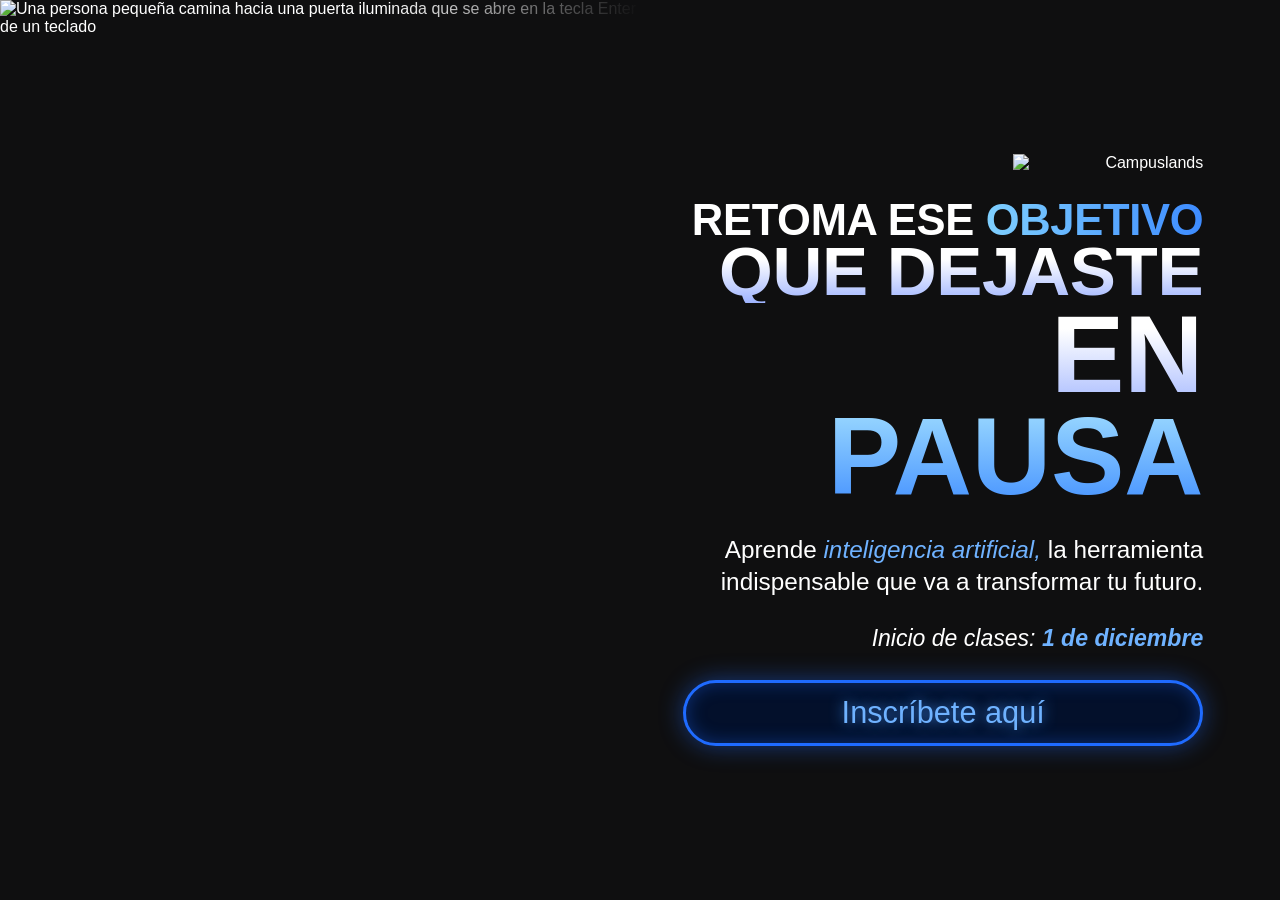
==== commit 3ab75f38: "fix: :bug: Cambiar referencia" ====
--- a/index.html
+++ b/index.html
@@ -9,7 +9,7 @@
   <link rel="preconnect" href="https://fonts.googleapis.com">
   <link rel="preconnect" href="https://fonts.gstatic.com" crossorigin>
   <link href="https://fonts.googleapis.com/css2?family=Poppins:ital,wght@0,300;0,400;0,500;0,800;0,900;1,300;1,500;1,800&display=swap" rel="stylesheet">
-  <link rel="stylesheet" href="style.css">
+  <link rel="stylesheet" href="./style.css">
 </head>
 <body>
 
--- a/style.css
+++ b/style.css
@@ -0,0 +1,249 @@
+/* ==========================================
+   Campuslands — Retoma ese objetivo
+   ========================================== */
+
+:root {
+  --bg: #0f0f10;
+  --white: #ffffff;
+  --blue: #6fb2ff;
+  --blue-strong: #1f6bff;
+  --blue-deep: #03102b;
+}
+
+*,
+*::before,
+*::after {
+  box-sizing: border-box;
+}
+
+html,
+body {
+  margin: 0;
+  padding: 0;
+}
+
+body {
+  background: var(--bg);
+  color: var(--white);
+  font-family: 'Poppins', sans-serif;
+  -webkit-font-smoothing: antialiased;
+}
+
+/* ---------- Estructura principal ---------- */
+
+.hero {
+  min-height: 100vh;
+  display: grid;
+  grid-template-columns: minmax(0, 1fr) minmax(0, 1fr);
+  align-items: center;
+  overflow: hidden;
+}
+
+/* ---------- Imagen ---------- */
+
+.hero__media {
+  position: relative;
+  align-self: stretch;
+  min-height: 520px;
+}
+
+.hero__media img {
+  position: absolute;
+  inset: 0;
+  width: 100%;
+  height: 100%;
+  object-fit: cover;
+  object-position: left center;
+}
+
+.hero__fade {
+  position: absolute;
+  inset: 0;
+  background: linear-gradient(90deg, rgba(15, 15, 16, 0) 60%, var(--bg) 100%);
+}
+
+/* ---------- Contenido ---------- */
+
+.hero__content {
+  padding: 64px clamp(24px, 6vw, 96px) 64px 24px;
+  display: flex;
+  flex-direction: column;
+  align-items: flex-end;
+  text-align: right;
+  gap: 28px;
+}
+
+.hero__logo {
+  width: 190px;
+  height: auto;
+}
+
+/* ---------- Titular ---------- */
+
+.hero__title {
+  margin: 0;
+  line-height: 0.92;
+  letter-spacing: -0.01em;
+  font-weight: 900;
+  text-transform: uppercase;
+}
+
+.hero__line {
+  display: block;
+}
+
+.hero__line--1 {
+  font-size: clamp(28px, 3.4vw, 58px);
+  font-weight: 800;
+}
+
+.hero__line--2 {
+  font-size: clamp(44px, 5.4vw, 92px);
+}
+
+.hero__line--3 {
+  font-size: clamp(70px, 8.6vw, 148px);
+}
+
+/* Degradados de texto */
+.grad-blue,
+.grad-white,
+.grad-sky {
+  -webkit-background-clip: text;
+  background-clip: text;
+  color: transparent;
+}
+
+.grad-blue {
+  background-image: linear-gradient(90deg, #7fd0ff, #3d8bff);
+}
+
+.grad-white {
+  background-image: linear-gradient(180deg, #ffffff 30%, #9fb4ff 100%);
+}
+
+.grad-sky {
+  background-image: linear-gradient(180deg, #a8e4ff 0%, #3d8bff 100%);
+}
+
+/* ---------- Textos ---------- */
+
+.hero__text {
+  margin: 0;
+  max-width: 560px;
+  font-size: clamp(18px, 1.9vw, 30px);
+  line-height: 1.3;
+  font-weight: 400;
+}
+
+.hero__text em {
+  color: var(--blue);
+  font-weight: 500;
+}
+
+.hero__date {
+  margin: 0;
+  font-size: clamp(18px, 1.8vw, 28px);
+  font-weight: 300;
+  font-style: italic;
+}
+
+.hero__date strong {
+  font-weight: 800;
+  color: var(--blue);
+}
+
+/* ---------- Botón ---------- */
+
+.hero__cta {
+  display: inline-flex;
+  align-items: center;
+  justify-content: center;
+  min-height: 64px;
+  min-width: min(100%, 520px);
+  padding: 12px 40px;
+  border: 3px solid var(--blue-strong);
+  border-radius: 999px;
+  background: var(--blue-deep);
+  color: var(--blue);
+  font-family: inherit;
+  font-size: clamp(22px, 2.4vw, 38px);
+  font-weight: 300;
+  text-decoration: none;
+  text-shadow: 0 0 14px rgba(70, 150, 255, 0.9);
+  box-shadow:
+    0 0 24px rgba(31, 107, 255, 0.45),
+    inset 0 0 18px rgba(31, 107, 255, 0.35);
+  transition: transform 0.2s ease, box-shadow 0.2s ease, color 0.2s ease;
+}
+
+.hero__cta:hover {
+  color: #bfe0ff;
+  transform: translateY(-2px);
+  box-shadow:
+    0 0 40px rgba(31, 107, 255, 0.7),
+    inset 0 0 22px rgba(31, 107, 255, 0.45);
+}
+
+.hero__cta:focus-visible {
+  outline: 3px solid var(--white);
+  outline-offset: 4px;
+}
+
+/* ==========================================
+   Celular — formato vertical 9:16
+   ========================================== */
+
+@media (max-width: 760px) {
+  .hero {
+    grid-template-columns: minmax(0, 1fr);
+    align-items: start;
+    min-height: 100vh;
+    min-height: 100svh;
+    max-width: min(100vw, calc(100svh * 9 / 16));
+    margin: 0 auto;
+  }
+
+  .hero__media {
+    min-height: 0;
+    aspect-ratio: 1 / 0.82;
+  }
+
+  .hero__media img {
+    object-position: 62% 30%;
+  }
+
+  .hero__fade {
+    background: linear-gradient(180deg, rgba(15, 15, 16, 0) 55%, var(--bg) 100%);
+  }
+
+  .hero__content {
+    position: relative;
+    align-items: center;
+    text-align: center;
+    padding: 0 20px 36px;
+    margin-top: -28px;
+    gap: 18px;
+  }
+
+  .hero__logo {
+    order: -1;
+    width: 150px;
+  }
+
+  .hero__line--1 { font-size: clamp(20px, 6.4vw, 30px); }
+  .hero__line--2 { font-size: clamp(34px, 11vw, 52px); }
+  .hero__line--3 { font-size: clamp(56px, 18vw, 86px); }
+
+  .hero__text,
+  .hero__date {
+    font-size: 18px;
+  }
+
+  .hero__cta {
+    min-width: 0;
+    width: 100%;
+    min-height: 58px;
+    font-size: 24px;
+  }
+}
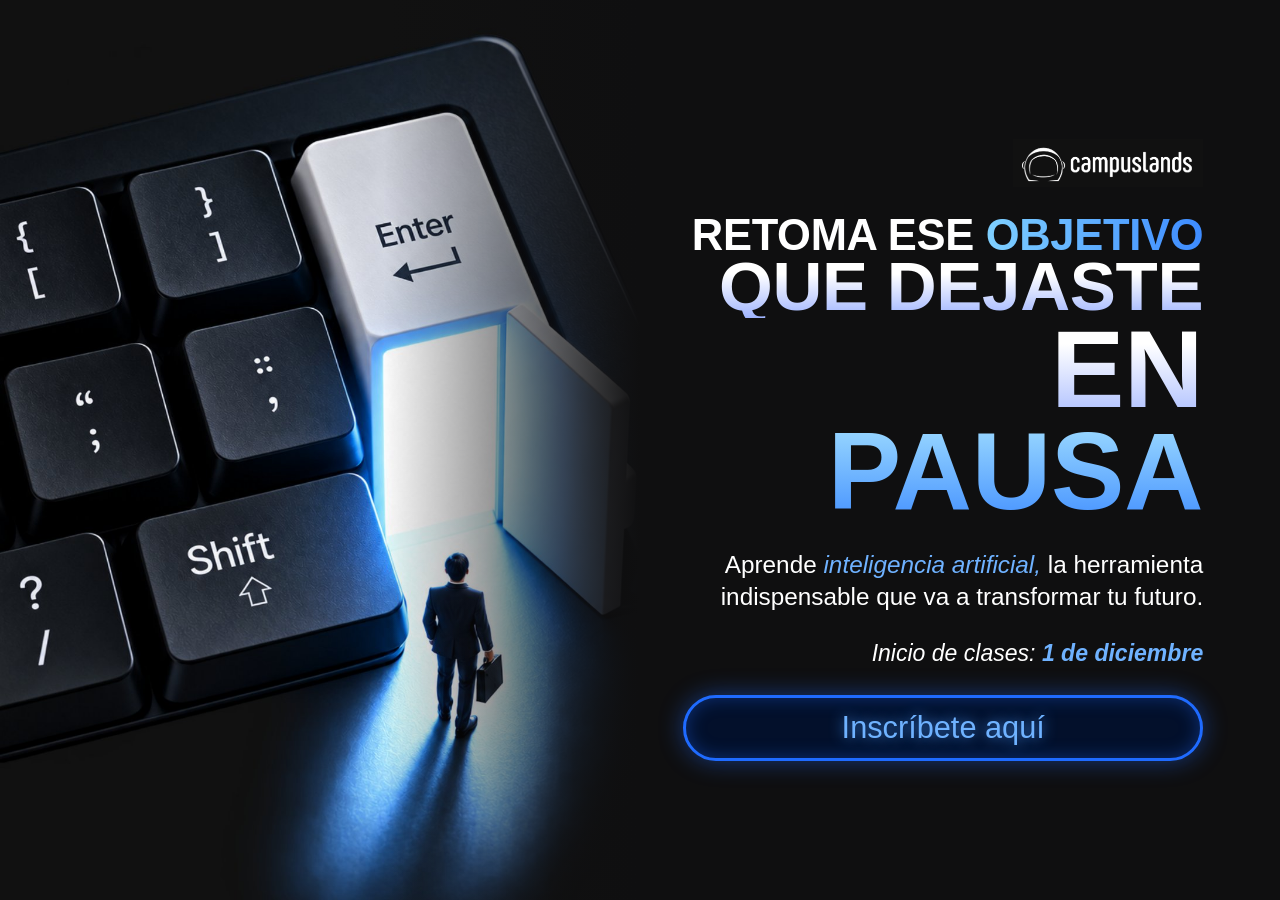
==== commit 32444a88: "fix: :bug: Corregir referencia de imágenes y link" ====
--- a/index.html
+++ b/index.html
@@ -16,12 +16,12 @@
   <main class="hero">
 
     <div class="hero__media">
-      <img src="img/teclado.jpg" alt="Una persona pequeña camina hacia una puerta iluminada que se abre en la tecla Enter de un teclado">
+      <img src="./teclado.jpg" alt="Una persona pequeña camina hacia una puerta iluminada que se abre en la tecla Enter de un teclado">
       <div class="hero__fade"></div>
     </div>
 
     <div class="hero__content">
-      <img class="hero__logo" src="img/logo.png" alt="Campuslands">
+      <img class="hero__logo" src="./logo.png" alt="Campuslands">
 
       <h1 class="hero__title">
         <span class="hero__line hero__line--1">Retoma ese <span class="grad-blue">objetivo</span></span>
@@ -38,7 +38,7 @@
       </p>
 
       <!-- Reemplaza el # por el enlace real del formulario de inscripción -->
-      <a class="hero__cta" href="#">Inscríbete aquí</a>
+      <a class="hero__cta" href="https://wa.me/573244612055">Inscríbete aquí</a>
     </div>
 
   </main>
